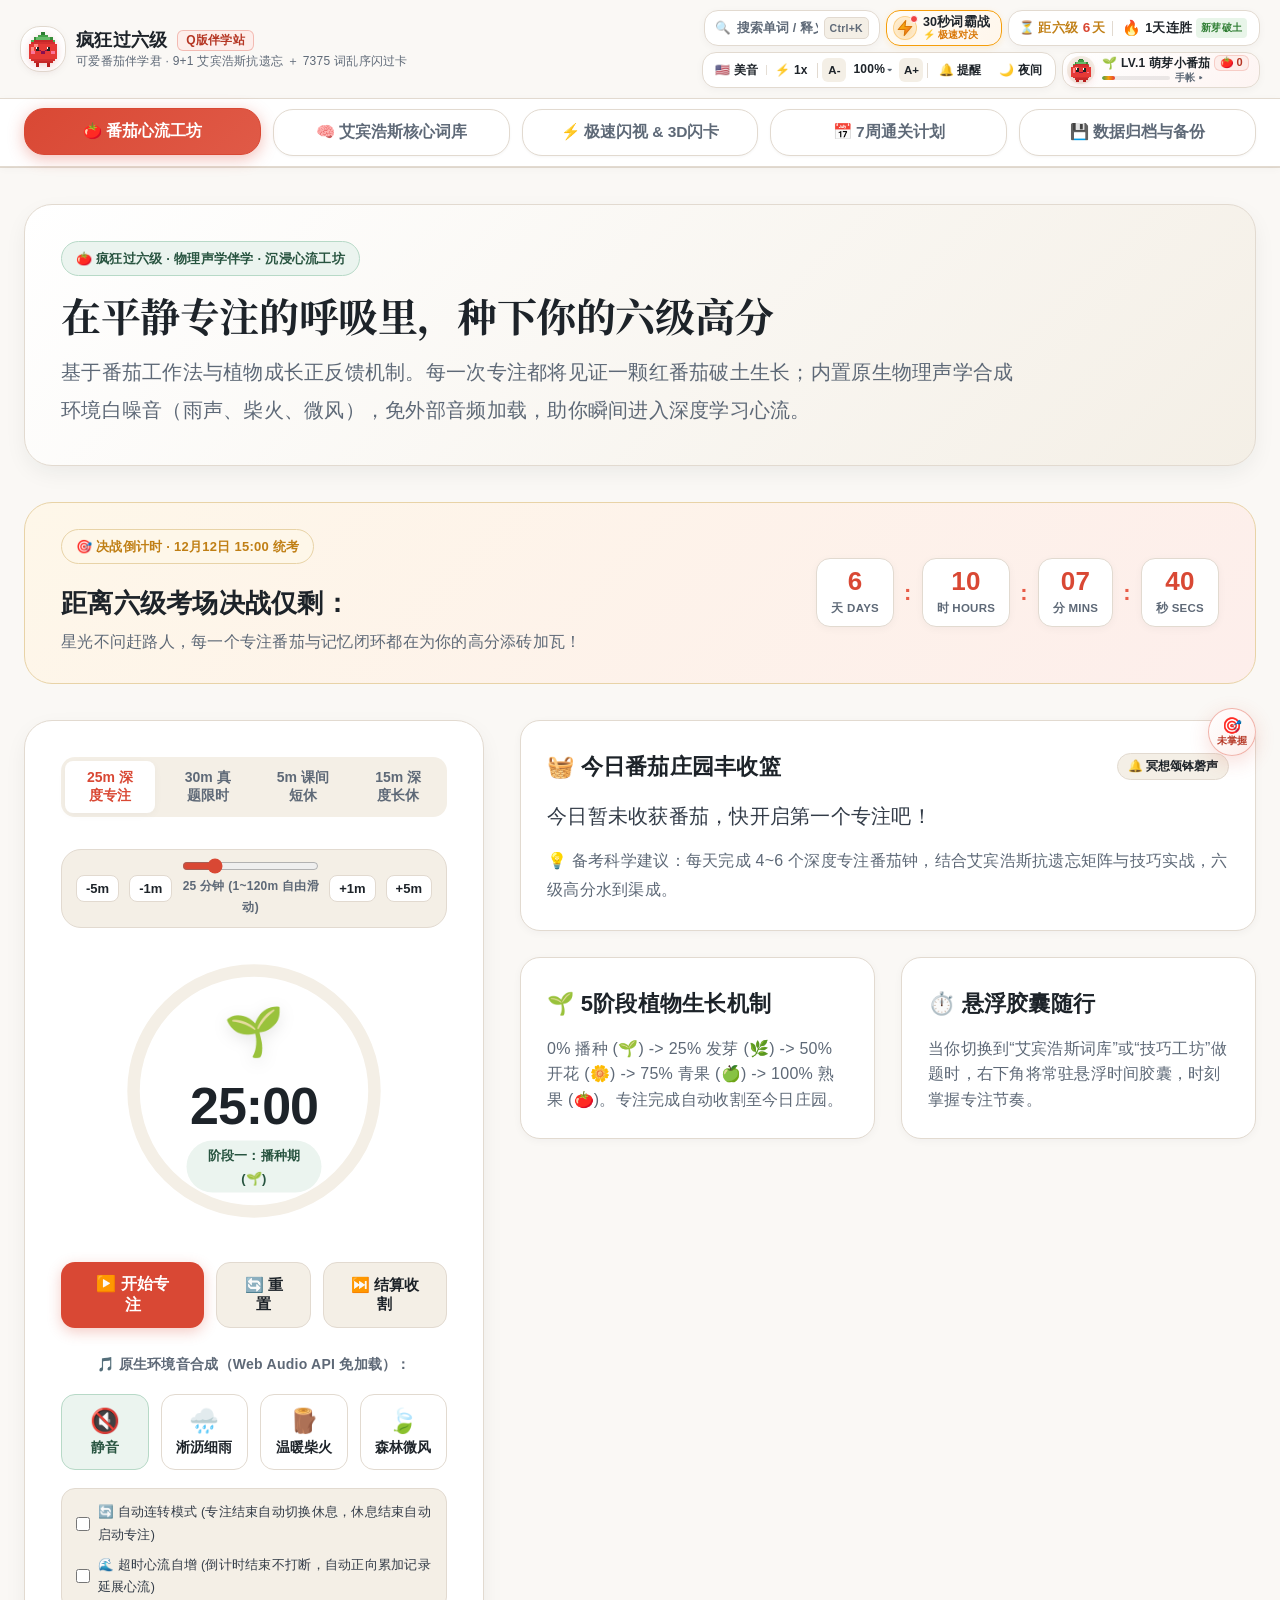
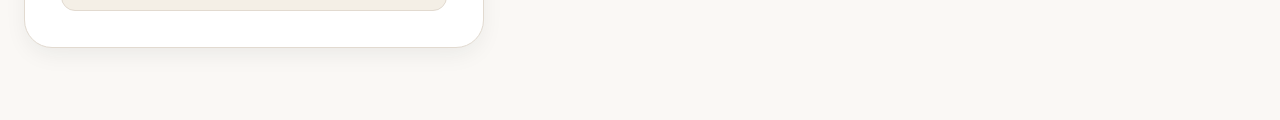
==== 疯狂过六级.html @ 5a381528 "feat: 深度复查核心词全量闭环 (修复闪卡库18处核心词遗漏/规整1318处课内词号/例句与音标全检0缺陷 v2.9.4)" ====
<!DOCTYPE html>
<html lang="zh-CN">
<head>
  <meta charset="UTF-8">
  <meta name="viewport" content="width=device-width, initial-scale=1.0, maximum-scale=5.0">
  <meta name="apple-mobile-web-app-capable" content="yes">
  <meta name="apple-mobile-web-app-status-bar-style" content="default">
  <meta name="apple-mobile-web-app-title" content="疯狂过六级">
  <meta name="theme-color" content="#FFF9F6">
  <meta name="format-detection" content="telephone=no">
  <title>疯狂过六级 · 极速通关特训站</title>
  <link rel="preconnect" href="https://fonts.googleapis.com">
  <link rel="preconnect" href="https://fonts.gstatic.com" crossorigin>
  <link href="https://fonts.googleapis.com/css2?family=Noto+Serif+SC:wght@500;600;700;800&display=swap" rel="stylesheet">
  <style>
/* ==========================================================================
   26英语六级通关学习站 · 旗舰全能版 (Modern Zen & Academic System)
   借鉴 Google, GitHub, Notion 优秀交互与排版设计
   核心优化：大字体、舒展呼吸间距、高对比度、无视觉疲劳、支持全局字体无级缩放
   ========================================================================== */

:root {
  /* 全局字体缩放因子 (可由顶部工具栏动态调节: 1.0 / 1.15 / 1.30 / 1.45) */
  --font-scale: 1;

  /* 基础与衍生字号 (大幅提升基础字号，避免看花眼) */
  --font-xs: calc(14.5px * var(--font-scale));
  --font-sm: calc(16px * var(--font-scale));
  --font-base: calc(17.5px * var(--font-scale));
  --font-md: calc(19.5px * var(--font-scale));
  --font-lg: calc(22px * var(--font-scale));
  --font-xl: calc(26px * var(--font-scale));
  --font-2xl: calc(32px * var(--font-scale));
  --font-3xl: calc(40px * var(--font-scale));

  /* 行高系统 (极度放松，专为长久学术专注阅读优化) */
  --line-height-tight: 1.4;
  --line-height-base: 1.78;
  --line-height-relaxed: 1.92;

  /* 呼吸间距系统 (从紧凑提升为舒展) */
  --space-2xs: calc(4px * var(--font-scale));
  --space-xs: calc(8px * var(--font-scale));
  --space-sm: calc(12px * var(--font-scale));
  --space-md: calc(18px * var(--font-scale));
  --space-lg: calc(26px * var(--font-scale));
  --space-xl: calc(36px * var(--font-scale));
  --space-2xl: calc(48px * var(--font-scale));

  /* 纸质沉浸色彩系统 (Zen Linen & Sage Green) */
  --bg-canvas: #FAF8F5;
  --bg-surface: #FFFFFF;
  --bg-card: #FFFFFF;
  --bg-subtle: #F4EFE6;
  --bg-hover: #ECE6DA;

  --border-color: #E2DAD0;
  --border-hover: #D1C5B7;
  --border-strong: #BAAA97;

  --text-main: #1D2329;
  --text-body: #333C48;
  --text-muted: #5E6977;
  --text-dim: #8B96A3;

  /* 主题色系 */
  --tomato-red: #D94834;
  --tomato-coral: #E85B46;
  --tomato-soft: #FDEEEB;
  --tomato-dark: #B53624;

  --sage-green: #376E55;
  --sage-soft: #EBF4EF;
  --sage-border: #B7D9C7;
  --sage-dark: #285440;

  --harvest-gold: #C07F15;
  --harvest-soft: #FEF7E9;
  --harvest-border: #E8D3A7;

  --tech-blue: #236DBB;
  --tech-soft: #EBF3FC;
  --tech-border: #BCD5F5;

  --purple-accent: #6C4DB3;
  --purple-soft: #F2EEFA;

  --focus-ring: rgba(217, 72, 52, 0.28);
  --shadow-sm: 0 2px 8px rgba(30, 35, 42, 0.04);
  --shadow-md: 0 8px 24px -4px rgba(30, 35, 42, 0.08);
  --shadow-lg: 0 18px 48px -10px rgba(30, 35, 42, 0.12);

  --radius-sm: 8px;
  --radius-md: 14px;
  --radius-lg: 20px;
  --radius-xl: 28px;
}

body.dark-mode {
  --bg-canvas: #121519;
  --bg-surface: #1A1F26;
  --bg-card: #1A1F26;
  --bg-subtle: #222933;
  --bg-hover: #2B3340;

  --border-color: #2F3947;
  --border-hover: #3E4B5E;
  --border-strong: #54647C;

  --text-main: #F0F4F8;
  --text-body: #D3DCE6;
  --text-muted: #95A3B3;
  --text-dim: #6B7887;

  --tomato-red: #FF6650;
  --tomato-coral: #FF7D6B;
  --tomato-soft: #301E1B;
  --tomato-dark: #E04E3A;

  --sage-green: #4BA67D;
  --sage-soft: #162B21;
  --sage-border: #2B5741;

  --harvest-gold: #E5A338;
  --harvest-soft: #2E2413;
  --harvest-border: #59451F;

  --tech-blue: #4FA2F2;
  --tech-soft: #16263B;
  --tech-border: #294A75;

  --purple-accent: #A182F0;
  --purple-soft: #2A1F40;

  --focus-ring: rgba(255, 102, 80, 0.35);
  --shadow-sm: 0 2px 8px rgba(0, 0, 0, 0.35);
  --shadow-md: 0 8px 24px -4px rgba(0, 0, 0, 0.45);
  --shadow-lg: 0 18px 48px -10px rgba(0, 0, 0, 0.55);
}

*, *::before, *::after {
  box-sizing: border-box;
  margin: 0;
  padding: 0;
}

html {
  font-size: 16px;
  scroll-behavior: smooth;
}

body {
  font-family: -apple-system, BlinkMacSystemFont, "Segoe UI", Roboto, "PingFang SC", "Hiragino Sans GB", "Microsoft YaHei", sans-serif;
  background-color: var(--bg-canvas);
  color: var(--text-body);
  font-size: var(--font-base);
  line-height: var(--line-height-base);
  letter-spacing: 0.015em;
  min-height: 100vh;
  transition: background-color 0.25s ease, color 0.25s ease;
  overflow-x: hidden;
}

.serif-heading {
  font-family: "Noto Serif SC", "Songti SC", "SimSun", serif;
  font-weight: 700;
  letter-spacing: -0.01em;
  color: var(--text-main);
}

/* ==========================================================================
   页面顶部全局导航栏 (Sticky Header + Glassmorphism)
   ========================================================================== */
.site-header {
  position: sticky;
  top: 0;
  z-index: 100;
  background: rgba(250, 248, 245, 0.94);
  backdrop-filter: blur(14px);
  -webkit-backdrop-filter: blur(14px);
  border-bottom: 1px solid var(--border-color);
  transition: background 0.25s ease, border-color 0.25s ease;
}

body.dark-mode .site-header {
  background: rgba(18, 21, 25, 0.94);
}

.header-top {
  display: flex;
  align-items: center;
  justify-content: space-between;
  padding: 12px 24px;
  max-width: 1440px;
  margin: 0 auto;
  gap: 16px;
}

.brand-section {
  display: flex;
  align-items: center;
  gap: 14px;
  text-decoration: none;
  cursor: pointer;
}

.brand-logo {
  width: 46px;
  height: 46px;
  border-radius: var(--radius-lg);
  background: var(--bg-surface);
  border: 1px solid var(--border-color);
  display: flex;
  align-items: center;
  justify-content: center;
  box-shadow: var(--shadow-sm);
  flex-shrink: 0;
  position: relative;
  transition: all 0.2s cubic-bezier(0.34, 1.56, 0.64, 1);
  overflow: visible;
}

.brand-section:hover .brand-logo {
  transform: translateY(-2px) scale(1.06);
  border-color: var(--tomato-coral);
  box-shadow: 0 6px 16px rgba(226, 75, 54, 0.22);
}

.brand-logo .pixel-tomato-svg {
  width: 38px;
  height: 38px;
}

.brand-info h1 {
  font-size: calc(18px * var(--font-scale));
  font-weight: 700;
  color: var(--text-main);
  line-height: 1.25;
}

.brand-info p {
  font-size: calc(12.5px * var(--font-scale));
  color: var(--text-muted);
  line-height: 1.25;
  margin-top: 2px;
}

/* 顶部操作区 (字体调节器、暗色切换、番茄数据、快捷搜索) */
.header-actions {
  display: flex;
  align-items: center;
  gap: 10px;
  flex-wrap: wrap;
}

/* 字体大小控制器 (超直观、带防眼花标识) */
.font-size-widget {
  display: inline-flex;
  align-items: center;
  background: var(--bg-surface);
  border: 1px solid var(--border-color);
  border-radius: var(--radius-md);
  padding: 3px 6px;
  gap: 3px;
  box-shadow: var(--shadow-sm);
}

.font-widget-label {
  font-size: 12px;
  color: var(--text-muted);
  padding: 0 4px;
  font-weight: 600;
}

.font-btn {
  background: transparent;
  border: none;
  color: var(--text-main);
  padding: 5px 8px;
  font-size: 13px;
  font-weight: 600;
  border-radius: 6px;
  cursor: pointer;
  transition: all 0.15s ease;
  display: flex;
  align-items: center;
  gap: 2px;
}

.font-btn:hover {
  background: var(--bg-hover);
}

.font-btn.active {
  background: var(--tomato-red);
  color: #FFFFFF;
}

/* 通用药丸按钮与徽章 */
.header-pill {
  display: inline-flex;
  align-items: center;
  gap: 6px;
  padding: 7px 14px;
  border-radius: var(--radius-md);
  font-size: calc(13.5px * var(--font-scale));
  font-weight: 600;
  border: 1px solid var(--border-color);
  background: var(--bg-surface);
  color: var(--text-main);
  cursor: pointer;
  transition: all 0.15s ease;
  white-space: nowrap;
}

.header-pill:hover {
  background: var(--bg-hover);
  border-color: var(--border-hover);
}

.header-pill.tomato-pill {
  background: var(--tomato-soft);
  color: var(--tomato-dark);
  border-color: rgba(217, 72, 52, 0.25);
}

body.dark-mode .header-pill.tomato-pill {
  color: var(--tomato-coral);
}

/* 全局搜索框 */
.search-box-pill {
  display: flex;
  align-items: center;
  background: var(--bg-surface);
  border: 1px solid var(--border-color);
  border-radius: var(--radius-md);
  padding: 6px 12px;
  gap: 8px;
  width: 200px;
  transition: all 0.2s ease;
}

.search-box-pill:focus-within {
  border-color: var(--tomato-red);
  box-shadow: 0 0 0 3px var(--focus-ring);
  width: 260px;
}

.search-box-pill input {
  background: transparent;
  border: none;
  outline: none;
  width: 100%;
  font-size: calc(13.5px * var(--font-scale));
  color: var(--text-main);
}

.search-box-pill kbd {
  background: var(--bg-subtle);
  border: 1px solid var(--border-color);
  border-radius: 4px;
  padding: 2px 5px;
  font-size: 11px;
  font-family: inherit;
  color: var(--text-muted);
}

/* 顶部二级导航：全宽平铺排开 5 大核心模块 Tab 栏 (均匀等宽分栏铺展) */
.nav-bar {
  background: var(--bg-surface);
  border-top: 1px solid var(--border-color);
  border-bottom: 1px solid var(--border-color);
  box-shadow: 0 2px 8px rgba(0, 0, 0, 0.03);
  width: 100%;
}

.nav-bar::-webkit-scrollbar {
  display: none;
}

.nav-tabs {
  display: grid;
  grid-template-columns: repeat(5, 1fr);
  max-width: 1360px;
  margin: 0 auto;
  padding: 10px 24px;
  gap: 12px;
  width: 100%;
  box-sizing: border-box;
}

.tab-link {
  display: flex;
  align-items: center;
  justify-content: center;
  text-align: center;
  gap: 8px;
  padding: 12px 14px;
  border-radius: var(--radius-lg);
  font-size: calc(15.5px * var(--font-scale));
  font-weight: 700;
  color: var(--text-muted);
  border: 1.5px solid var(--border-color);
  background: var(--bg-card);
  cursor: pointer;
  transition: all 0.2s cubic-bezier(0.34, 1.56, 0.64, 1);
  white-space: nowrap;
  box-shadow: 0 1px 3px rgba(0, 0, 0, 0.04);
  user-select: none;
}

.tab-link:hover {
  color: var(--text-main);
  background: var(--bg-hover);
  border-color: var(--accent-gold);
  transform: translateY(-2px);
  box-shadow: 0 4px 12px rgba(0, 0, 0, 0.08);
}

.tab-link.active {
  color: #FFFFFF !important;
  background: linear-gradient(135deg, var(--tomato-red) 0%, #E05A47 100%) !important;
  border-color: var(--tomato-red) !important;
  box-shadow: 0 4px 16px rgba(217, 72, 52, 0.35);
  transform: translateY(-1px);
}

body.dark-mode .tab-link {
  background: #20242B;
  border-color: #343C48;
}

body.dark-mode .tab-link:hover {
  background: #282E37;
  border-color: #556275;
}

body.dark-mode .tab-link.active {
  color: #FFFFFF !important;
  background: linear-gradient(135deg, #D94834 0%, #B53624 100%) !important;
  border-color: #EF5350 !important;
  box-shadow: 0 4px 18px rgba(217, 72, 52, 0.45);
}

/* ==========================================================================
   页面主体布局容器与 Hero 通栏
   ========================================================================== */
.main-wrapper {
  max-width: 1360px;
  margin: 0 auto;
  padding: var(--space-xl) 24px;
}

.tab-content {
  display: none;
  animation: fadeIn 0.25s ease-out;
}

.tab-content.active {
  display: block;
}

@keyframes fadeIn {
  from { opacity: 0; transform: translateY(6px); }
  to { opacity: 1; transform: translateY(0); }
}

.hero-card {
  background: linear-gradient(135deg, var(--bg-surface), var(--bg-subtle));
  border: 1px solid var(--border-color);
  border-radius: var(--radius-xl);
  padding: var(--space-xl);
  margin-bottom: var(--space-xl);
  box-shadow: var(--shadow-md);
  position: relative;
  overflow: hidden;
}

.hero-badge {
  display: inline-flex;
  align-items: center;
  gap: 6px;
  padding: 5px 14px;
  border-radius: 999px;
  background: var(--sage-soft);
  color: var(--sage-dark);
  border: 1px solid var(--sage-border);
  font-size: calc(13px * var(--font-scale));
  font-weight: 700;
  margin-bottom: var(--space-sm);
}

body.dark-mode .hero-badge {
  color: #74D2A3;
}

.hero-title {
  font-size: var(--font-3xl);
  line-height: 1.35;
  margin-bottom: var(--space-sm);
  color: var(--text-main);
}

.hero-desc {
  font-size: var(--font-md);
  color: var(--text-muted);
  line-height: var(--line-height-relaxed);
  max-width: 960px;
}

.grid-2 {
  display: grid;
  grid-template-columns: repeat(2, 1fr);
  gap: var(--space-lg);
  margin-bottom: var(--space-xl);
}

.grid-3 {
  display: grid;
  grid-template-columns: repeat(3, 1fr);
  gap: var(--space-lg);
  margin-bottom: var(--space-xl);
}

.grid-4 {
  display: grid;
  grid-template-columns: repeat(4, 1fr);
  gap: var(--space-lg);
  margin-bottom: var(--space-xl);
}

@media (max-width: 1024px) {
  .grid-3, .grid-4 { grid-template-columns: repeat(2, 1fr); }
}

@media (max-width: 680px) {
  .grid-2, .grid-3, .grid-4 { grid-template-columns: 1fr; }
}

.card {
  background: var(--bg-card);
  border: 1px solid var(--border-color);
  border-radius: var(--radius-lg);
  padding: var(--space-lg);
  box-shadow: var(--shadow-sm);
  transition: transform 0.18s ease, box-shadow 0.18s ease, border-color 0.18s ease;
}

.card:hover {
  border-color: var(--border-hover);
  box-shadow: var(--shadow-md);
}

.card-title {
  font-size: var(--font-lg);
  font-weight: 700;
  color: var(--text-main);
  margin-bottom: var(--space-sm);
  display: flex;
  align-items: center;
  justify-content: space-between;
}

/* ==========================================================================
   板块 1：番茄心流工坊 (Focus & Pomodoro + 植物生长)
   ========================================================================== */
.pomo-container {
  display: grid;
  grid-template-columns: 460px 1fr;
  gap: var(--space-xl);
  margin-bottom: var(--space-xl);
}

@media (max-width: 960px) {
  .pomo-container { grid-template-columns: 1fr; }
}

.pomo-timer-card {
  background: var(--bg-card);
  border: 1px solid var(--border-color);
  border-radius: var(--radius-xl);
  padding: var(--space-xl);
  box-shadow: var(--shadow-md);
  text-align: center;
  display: flex;
  flex-direction: column;
  align-items: center;
}

.pomo-mode-tabs {
  display: flex;
  gap: 8px;
  background: var(--bg-subtle);
  padding: 4px;
  border-radius: var(--radius-md);
  margin-bottom: var(--space-lg);
}

.pomo-mode-btn {
  padding: 8px 16px;
  border-radius: var(--radius-sm);
  border: none;
  background: transparent;
  font-size: calc(14px * var(--font-scale));
  font-weight: 600;
  color: var(--text-muted);
  cursor: pointer;
  transition: all 0.15s ease;
}

.pomo-mode-btn.active {
  background: var(--bg-surface);
  color: var(--tomato-red);
  box-shadow: var(--shadow-sm);
}

.pomo-ring-wrap {
  position: relative;
  width: 270px;
  height: 270px;
  margin: var(--space-sm) auto var(--space-md);
}

.pomo-ring-svg {
  transform: rotate(-90deg);
  width: 100%;
  height: 100%;
}

.pomo-ring-bg {
  fill: none;
  stroke: var(--bg-subtle);
  stroke-width: 12;
}

.pomo-ring-prog {
  fill: none;
  stroke: var(--tomato-red);
  stroke-width: 12;
  stroke-linecap: round;
  transition: stroke-dashoffset 0.8s ease;
}

.pomo-center-info {
  position: absolute;
  top: 50%;
  left: 50%;
  transform: translate(-50%, -50%);
  text-align: center;
}

.plant-emoji-large {
  font-size: 48px;
  margin-bottom: 4px;
  filter: drop-shadow(0 4px 8px rgba(0,0,0,0.1));
}

.pomo-timer-text {
  font-size: 52px;
  font-weight: 800;
  letter-spacing: -0.02em;
  color: var(--text-main);
  line-height: 1.1;
  font-variant-numeric: tabular-nums;
}

.plant-stage-badge {
  display: inline-block;
  font-size: calc(13px * var(--font-scale));
  font-weight: 600;
  padding: 3px 10px;
  border-radius: 999px;
  background: var(--sage-soft);
  color: var(--sage-dark);
  margin-top: 6px;
}

body.dark-mode .plant-stage-badge {
  color: #74D2A3;
}

.pomo-btn-group {
  display: flex;
  gap: 12px;
  margin-top: var(--space-md);
}

.btn-primary {
  padding: 12px 28px;
  font-size: calc(16px * var(--font-scale));
  font-weight: 700;
  background: var(--tomato-red);
  color: #FFFFFF;
  border: none;
  border-radius: var(--radius-md);
  cursor: pointer;
  transition: all 0.15s ease;
  box-shadow: 0 4px 14px rgba(217, 72, 52, 0.28);
}

.btn-primary:hover {
  background: var(--tomato-coral);
  transform: translateY(-1px);
}

.btn-secondary {
  padding: 12px 20px;
  font-size: calc(15px * var(--font-scale));
  font-weight: 600;
  background: var(--bg-subtle);
  color: var(--text-main);
  border: 1px solid var(--border-color);
  border-radius: var(--radius-md);
  cursor: pointer;
  transition: all 0.15s ease;
}

.btn-secondary:hover {
  background: var(--bg-hover);
}

.ambient-sound-board {
  display: grid;
  grid-template-columns: repeat(4, 1fr);
  gap: 12px;
  margin-top: var(--space-md);
  width: 100%;
}

.sound-toggle-btn {
  display: flex;
  flex-direction: column;
  align-items: center;
  padding: 12px 8px;
  border-radius: var(--radius-md);
  border: 1px solid var(--border-color);
  background: var(--bg-surface);
  color: var(--text-main);
  cursor: pointer;
  font-size: calc(13.5px * var(--font-scale));
  font-weight: 600;
  transition: all 0.15s ease;
}

.sound-toggle-btn:hover {
  background: var(--bg-hover);
}

.sound-toggle-btn.active {
  background: var(--sage-soft);
  color: var(--sage-dark);
  border-color: var(--sage-border);
}

body.dark-mode .sound-toggle-btn.active {
  color: #74D2A3;
}

.sound-toggle-btn .icon {
  font-size: 24px;
  margin-bottom: 4px;
}

/* ==========================================================================
   板块 2：艾宾浩斯核心词库 (思维导图 / 派生词树 / 7+1打卡 / 释义自测遮挡)
   ========================================================================== */
.vocab-control-bar {
  background: var(--bg-surface);
  border: 1px solid var(--border-color);
  border-radius: var(--radius-lg);
  padding: var(--space-md) var(--space-lg);
  display: flex;
  align-items: center;
  justify-content: space-between;
  gap: 16px;
  margin-bottom: var(--space-lg);
  flex-wrap: wrap;
}

.unit-selector-group {
  display: flex;
  align-items: center;
  gap: 12px;
  flex-wrap: wrap;
}

.select-styled {
  padding: 10px 16px;
  font-size: calc(15px * var(--font-scale));
  font-weight: 600;
  color: var(--text-main);
  background: var(--bg-surface);
  border: 1px solid var(--border-color);
  border-radius: var(--radius-md);
  outline: none;
  cursor: pointer;
  transition: border-color 0.15s ease;
}

.select-styled:focus {
  border-color: var(--tomato-red);
}

.vocab-mode-toggles {
  display: flex;
  align-items: center;
  gap: 10px;
  flex-wrap: wrap;
}

.toggle-chip {
  padding: 8px 14px;
  font-size: calc(14px * var(--font-scale));
  font-weight: 600;
  border-radius: var(--radius-md);
  border: 1px solid var(--border-color);
  background: var(--bg-surface);
  color: var(--text-muted);
  cursor: pointer;
  transition: all 0.15s ease;
}

.toggle-chip:hover {
  background: var(--bg-hover);
  color: var(--text-main);
}

.toggle-chip.active {
  background: var(--tomato-soft);
  color: var(--tomato-dark);
  border-color: rgba(217, 72, 52, 0.3);
}

body.dark-mode .toggle-chip.active {
  color: var(--tomato-coral);
}

.mindmap-drawer {
  background: var(--bg-card);
  border: 1px solid var(--border-color);
  border-radius: var(--radius-lg);
  padding: var(--space-lg);
  margin-bottom: var(--space-xl);
  display: none;
}

.mindmap-drawer.open {
  display: block;
}

.mindmap-header {
  display: flex;
  align-items: center;
  justify-content: space-between;
  margin-bottom: var(--space-md);
}

.mindmap-core-pill {
  font-size: var(--font-lg);
  font-weight: 700;
  color: var(--purple-accent);
  background: var(--purple-soft);
  padding: 6px 16px;
  border-radius: 999px;
  display: inline-block;
}

.mindmap-branches {
  display: grid;
  grid-template-columns: repeat(auto-fit, minmax(220px, 1fr));
  gap: var(--space-md);
}

.mindmap-branch-card {
  background: var(--bg-subtle);
  border: 1px solid var(--border-color);
  border-radius: var(--radius-md);
  padding: 14px 18px;
}

.mindmap-branch-title {
  font-size: calc(14.5px * var(--font-scale));
  font-weight: 700;
  color: var(--text-main);
  margin-bottom: 8px;
  border-bottom: 1px dashed var(--border-color);
  padding-bottom: 4px;
}

.mindmap-word-pills {
  display: flex;
  flex-wrap: wrap;
  gap: 6px;
}

.mindmap-word-pill {
  font-size: calc(13px * var(--font-scale));
  padding: 2px 8px;
  border-radius: 6px;
  background: var(--bg-surface);
  border: 1px solid var(--border-color);
  color: var(--text-body);
}

.vocab-card-list {
  display: flex;
  flex-direction: column;
  gap: var(--space-lg);
}

.vocab-card {
  background: var(--bg-card);
  border: 1px solid var(--border-color);
  border-radius: var(--radius-xl);
  padding: var(--space-xl);
  box-shadow: var(--shadow-sm);
  transition: all 0.18s ease;
  position: relative;
}

.vocab-card:hover {
  border-color: var(--border-hover);
  box-shadow: var(--shadow-md);
}

.vocab-card-header {
  display: flex;
  align-items: flex-start;
  justify-content: space-between;
  gap: 16px;
  margin-bottom: var(--space-md);
  flex-wrap: wrap;
}

.vocab-word-group {
  display: flex;
  align-items: baseline;
  gap: 12px;
  flex-wrap: wrap;
}

.vocab-num-badge {
  font-size: calc(14px * var(--font-scale));
  font-weight: 700;
  color: var(--text-dim);
}

.vocab-english-word {
  font-size: var(--font-2xl);
  font-weight: 800;
  color: var(--text-main);
  letter-spacing: -0.01em;
}

.vocab-phonetic {
  font-size: var(--font-md);
  color: var(--text-muted);
  font-family: Consolas, "Lucida Console", Menlo, monospace;
}

.vocab-pos-badge {
  font-size: calc(13.5px * var(--font-scale));
  font-style: italic;
  font-weight: 700;
  color: var(--tech-blue);
  background: var(--tech-soft);
  padding: 2px 8px;
  border-radius: 4px;
}

.audio-speak-btn {
  background: transparent;
  border: 1px solid var(--border-color);
  border-radius: var(--radius-sm);
  color: var(--text-muted);
  padding: 4px 8px;
  font-size: 14px;
  cursor: pointer;
  transition: all 0.15s ease;
}

.audio-speak-btn:hover {
  background: var(--tomato-soft);
  color: var(--tomato-dark);
  border-color: var(--tomato-red);
}

.star-btn {
  background: transparent;
  border: none;
  font-size: 24px;
  color: var(--border-strong);
  cursor: pointer;
  transition: transform 0.15s ease, color 0.15s ease;
}

.star-btn:hover {
  transform: scale(1.15);
}

.star-btn.starred {
  color: var(--harvest-gold);
}

.vocab-chinese-meaning {
  font-size: var(--font-lg);
  font-weight: 700;
  color: var(--text-main);
  margin-bottom: var(--space-md);
  transition: all 0.2s ease;
}

body.masked-meaning .vocab-chinese-meaning,
body.masked-meaning .derivation-meaning {
  filter: blur(8px);
  user-select: none;
  cursor: pointer;
}

body.masked-meaning .vocab-chinese-meaning:hover,
body.masked-meaning .derivation-meaning:hover {
  filter: blur(0);
}

.vocab-tip-box {
  background: var(--harvest-soft);
  border: 1px solid var(--harvest-border);
  border-radius: var(--radius-md);
  padding: var(--space-md);
  margin-bottom: var(--space-md);
  display: flex;
  align-items: flex-start;
  gap: 12px;
}

.tip-tag {
  font-size: calc(13px * var(--font-scale));
  font-weight: 800;
  padding: 3px 8px;
  border-radius: 4px;
  background: var(--harvest-gold);
  color: #FFFFFF;
  white-space: nowrap;
}

.tip-content {
  font-size: var(--font-md);
  color: var(--text-main);
  line-height: var(--line-height-base);
}

.vocab-example-box {
  background: var(--bg-subtle);
  border-radius: var(--radius-md);
  padding: var(--space-md);
  margin-bottom: var(--space-md);
}

.example-en {
  font-size: var(--font-md);
  color: var(--text-main);
  font-weight: 500;
  line-height: var(--line-height-relaxed);
  margin-bottom: 6px;
}

.example-cn {
  font-size: var(--font-sm);
  color: var(--text-muted);
  line-height: var(--line-height-base);
}

.derivations-tree {
  margin-top: var(--space-md);
  padding-left: 20px;
  border-left: 3px solid var(--sage-border);
  display: flex;
  flex-direction: column;
  gap: 10px;
}

.derivation-item {
  display: flex;
  align-items: baseline;
  gap: 10px;
  font-size: var(--font-md);
  flex-wrap: wrap;
}

.derivation-tag {
  font-size: calc(12.5px * var(--font-scale));
  font-weight: 700;
  padding: 2px 7px;
  border-radius: 4px;
  background: var(--sage-soft);
  color: var(--sage-dark);
}

body.dark-mode .derivation-tag {
  color: #74D2A3;
}

.derivation-word {
  font-weight: 700;
  color: var(--text-main);
}

.derivation-phonetic {
  font-size: var(--font-sm);
  color: var(--text-muted);
}

.derivation-meaning {
  color: var(--text-body);
}

.ebing-check-matrix {
  display: flex;
  align-items: center;
  gap: 8px;
  margin-top: var(--space-md);
  padding-top: var(--space-md);
  border-top: 1px solid var(--border-color);
  flex-wrap: wrap;
}

.ebing-matrix-label {
  font-size: calc(13.5px * var(--font-scale));
  font-weight: 700;
  color: var(--text-muted);
  margin-right: 6px;
}

.ebing-pill-checkbox {
  display: inline-flex;
  align-items: center;
  gap: 4px;
  font-size: calc(13px * var(--font-scale));
  font-weight: 600;
  padding: 4px 10px;
  border-radius: 999px;
  border: 1px solid var(--border-color);
  background: var(--bg-surface);
  color: var(--text-muted);
  cursor: pointer;
  transition: all 0.15s ease;
  user-select: none;
}

.ebing-pill-checkbox:hover {
  background: var(--bg-hover);
  color: var(--text-main);
}

.ebing-pill-checkbox.checked {
  background: var(--sage-green);
  color: #FFFFFF;
  border-color: var(--sage-green);
}

/* ==========================================================================
   板块 3：极速闪视流与 3D 拟真翻转卡片 (Speed Flash & 3D Flashcards)
   ========================================================================== */
.flash-workspace {
  background: var(--bg-card);
  border: 1px solid var(--border-color);
  border-radius: var(--radius-xl);
  padding: var(--space-xl);
  box-shadow: var(--shadow-md);
  margin-bottom: var(--space-xl);
  text-align: center;
}

.flash-mode-bar {
  display: inline-flex;
  gap: 8px;
  background: var(--bg-subtle);
  padding: 4px;
  border-radius: var(--radius-md);
  margin-bottom: var(--space-xl);
}

.flash-mode-btn {
  padding: 8px 20px;
  border-radius: var(--radius-sm);
  border: none;
  background: transparent;
  font-size: calc(15px * var(--font-scale));
  font-weight: 700;
  color: var(--text-muted);
  cursor: pointer;
  transition: all 0.15s ease;
}

.flash-mode-btn.active {
  background: var(--bg-surface);
  color: var(--tomato-red);
  box-shadow: var(--shadow-sm);
}

.speed-flash-stage {
  min-height: 380px;
  display: flex;
  flex-direction: column;
  align-items: center;
  justify-content: center;
  padding: var(--space-xl);
  position: relative;
}

.speed-word-hero {
  font-size: calc(48px * var(--font-scale));
  font-weight: 800;
  letter-spacing: -0.01em;
  color: var(--text-main);
  margin-bottom: 12px;
  transition: transform 0.15s ease;
}

.speed-phonetic-hero {
  font-size: var(--font-xl);
  color: var(--text-muted);
  margin-bottom: 24px;
}

.speed-meaning-hero {
  font-size: var(--font-2xl);
  font-weight: 700;
  color: var(--tomato-red);
  min-height: 48px;
  opacity: 0;
  transition: opacity 0.25s ease;
}

.speed-meaning-hero.revealed {
  opacity: 1;
}

.speed-control-deck {
  display: flex;
  align-items: center;
  justify-content: center;
  gap: 16px;
  margin-top: var(--space-xl);
  flex-wrap: wrap;
}

.speed-btn-pill {
  padding: 8px 16px;
  font-size: calc(14px * var(--font-scale));
  font-weight: 600;
  border-radius: var(--radius-md);
  border: 1px solid var(--border-color);
  background: var(--bg-surface);
  color: var(--text-muted);
  cursor: pointer;
  transition: all 0.15s ease;
}

.speed-btn-pill.active {
  background: var(--tomato-red);
  color: #FFFFFF;
  border-color: var(--tomato-red);
}

.flip-card-viewport {
  perspective: 1200px;
  width: 100%;
  max-width: 620px;
  height: 360px;
  margin: 0 auto var(--space-xl);
  cursor: pointer;
}

.flip-card-inner {
  position: relative;
  width: 100%;
  height: 100%;
  transform-style: preserve-3d;
  transition: transform 0.5s cubic-bezier(0.4, 0, 0.2, 1);
  border-radius: var(--radius-xl);
  box-shadow: var(--shadow-md);
}

.flip-card-inner.flipped {
  transform: rotateY(180deg);
}

.flip-card-face {
  position: absolute;
  width: 100%;
  height: 100%;
  backface-visibility: hidden;
  -webkit-backface-visibility: hidden;
  border-radius: var(--radius-xl);
  padding: var(--space-xl);
  display: flex;
  flex-direction: column;
  align-items: center;
  justify-content: center;
  background: var(--bg-surface);
  border: 2px solid var(--border-color);
}

.flip-card-back {
  transform: rotateY(180deg);
  background: var(--bg-subtle);
  border-color: var(--sage-border);
}

.flip-hint {
  position: absolute;
  bottom: 16px;
  font-size: calc(13px * var(--font-scale));
  color: var(--text-dim);
}

.flip-action-deck {
  display: flex;
  align-items: center;
  justify-content: center;
  gap: 16px;
}

.btn-mark-vague {
  padding: 12px 24px;
  font-size: calc(15px * var(--font-scale));
  font-weight: 700;
  border-radius: var(--radius-md);
  border: 1px solid var(--harvest-gold);
  background: var(--harvest-soft);
  color: var(--harvest-gold);
  cursor: pointer;
  transition: all 0.15s ease;
}

.btn-mark-mastered {
  padding: 12px 24px;
  font-size: calc(15px * var(--font-scale));
  font-weight: 700;
  border-radius: var(--radius-md);
  border: 1px solid var(--sage-green);
  background: var(--sage-soft);
  color: var(--sage-green);
  cursor: pointer;
  transition: all 0.15s ease;
}

/* ==========================================================================
   板块 4：19 大核心技巧库 (19 Core Strategies)
   ========================================================================== */
.techniques-filter-bar {
  display: flex;
  align-items: center;
  gap: 10px;
  margin-bottom: var(--space-lg);
  flex-wrap: wrap;
}

.technique-card {
  background: var(--bg-card);
  border: 1px solid var(--border-color);
  border-radius: var(--radius-lg);
  padding: var(--space-lg);
  box-shadow: var(--shadow-sm);
  display: flex;
  flex-direction: column;
  gap: 12px;
  transition: all 0.18s ease;
}

.technique-card:hover {
  border-color: var(--border-hover);
  box-shadow: var(--shadow-md);
}

.technique-badge {
  display: inline-block;
  font-size: calc(12.5px * var(--font-scale));
  font-weight: 800;
  padding: 3px 10px;
  border-radius: 999px;
  width: fit-content;
}

.badge-writing { background: var(--tomato-soft); color: var(--tomato-dark); }
.badge-translation { background: var(--harvest-soft); color: var(--harvest-gold); }
.badge-listening { background: var(--tech-soft); color: var(--tech-blue); }
.badge-reading { background: var(--sage-soft); color: var(--sage-dark); }

body.dark-mode .badge-writing { color: var(--tomato-coral); }
body.dark-mode .badge-reading { color: #74D2A3; }

.technique-name {
  font-size: var(--font-lg);
  font-weight: 700;
  color: var(--text-main);
}

.technique-rhyme {
  background: var(--bg-subtle);
  border-left: 3px solid var(--tomato-red);
  padding: 10px 14px;
  border-radius: 4px;
  font-size: var(--font-md);
  font-weight: 600;
  color: var(--text-main);
  line-height: var(--line-height-base);
}

.technique-desc {
  font-size: var(--font-sm);
  color: var(--text-muted);
  line-height: var(--line-height-base);
}

.technique-formula {
  background: var(--tech-soft);
  border: 1px dashed var(--tech-border);
  padding: 10px 14px;
  border-radius: var(--radius-sm);
  font-size: var(--font-sm);
  font-weight: 600;
  color: var(--tech-blue);
}

/* ==========================================================================
   板块 5~10：写作沙盒 / 翻译对比 / 听力实战 / 阅读证据链 / 计划 / 弹窗与时间胶囊
   ========================================================================== */
.sandbox-card {
  background: var(--bg-card);
  border: 1px solid var(--border-color);
  border-radius: var(--radius-xl);
  padding: var(--space-xl);
  margin-bottom: var(--space-xl);
}

.level-switcher {
  display: flex;
  gap: 10px;
  margin-bottom: var(--space-lg);
  flex-wrap: wrap;
}

.level-btn {
  padding: 10px 20px;
  font-size: calc(14.5px * var(--font-scale));
  font-weight: 700;
  border-radius: var(--radius-md);
  border: 1px solid var(--border-color);
  background: var(--bg-surface);
  color: var(--text-muted);
  cursor: pointer;
  transition: all 0.15s ease;
}

.level-btn.active {
  background: var(--tomato-red);
  color: #FFFFFF;
  border-color: var(--tomato-red);
}

.sentence-display-box {
  background: var(--bg-subtle);
  border-radius: var(--radius-lg);
  padding: var(--space-lg);
  margin-bottom: var(--space-md);
  min-height: 120px;
  display: flex;
  flex-direction: column;
  justify-content: center;
}

.sentence-en {
  font-size: var(--font-xl);
  font-weight: 700;
  color: var(--text-main);
  line-height: var(--line-height-relaxed);
  margin-bottom: 8px;
}

.sentence-highlights {
  font-size: var(--font-sm);
  color: var(--sage-green);
  font-weight: 600;
}

.draft-notepad {
  width: 100%;
  min-height: 200px;
  padding: var(--space-md);
  font-size: var(--font-md);
  font-family: inherit;
  color: var(--text-main);
  background: var(--bg-surface);
  border: 1px solid var(--border-color);
  border-radius: var(--radius-md);
  outline: none;
  line-height: var(--line-height-base);
  resize: vertical;
}

.draft-notepad:focus {
  border-color: var(--tomato-red);
  box-shadow: 0 0 0 3px var(--focus-ring);
}

.trans-passage-card {
  background: var(--bg-card);
  border: 1px solid var(--border-color);
  border-radius: var(--radius-xl);
  padding: var(--space-xl);
  margin-bottom: var(--space-xl);
}

.chinese-original-box {
  background: var(--bg-subtle);
  padding: var(--space-lg);
  border-radius: var(--radius-lg);
  font-size: var(--font-lg);
  font-weight: 600;
  color: var(--text-main);
  line-height: var(--line-height-relaxed);
  margin-bottom: var(--space-lg);
  border-left: 4px solid var(--harvest-gold);
}

.trans-compare-grid {
  display: grid;
  grid-template-columns: 1fr 1fr;
  gap: var(--space-lg);
  margin-top: var(--space-lg);
}

@media (max-width: 800px) {
  .trans-compare-grid { grid-template-columns: 1fr; }
}

.trans-version-card {
  background: var(--bg-surface);
  border: 1px solid var(--border-color);
  border-radius: var(--radius-lg);
  padding: var(--space-lg);
}

.trans-version-card.high-score {
  border-color: var(--sage-border);
  background: var(--sage-soft);
}

.version-badge {
  font-size: calc(13px * var(--font-scale));
  font-weight: 800;
  padding: 3px 10px;
  border-radius: 999px;
  display: inline-block;
  margin-bottom: 12px;
}

.listening-test-card {
  background: var(--bg-card);
  border: 1px solid var(--border-color);
  border-radius: var(--radius-xl);
  padding: var(--space-xl);
  margin-bottom: var(--space-xl);
}

.audio-player-mock {
  display: flex;
  align-items: center;
  justify-content: space-between;
  background: var(--bg-subtle);
  padding: 14px 20px;
  border-radius: var(--radius-md);
  margin-bottom: var(--space-lg);
  flex-wrap: wrap;
  gap: 12px;
}

.question-options-list {
  display: flex;
  flex-direction: column;
  gap: 12px;
  margin-top: var(--space-md);
}

.option-btn {
  display: flex;
  align-items: center;
  padding: 14px 20px;
  border-radius: var(--radius-md);
  border: 1px solid var(--border-color);
  background: var(--bg-surface);
  color: var(--text-main);
  font-size: var(--font-md);
  cursor: pointer;
  text-align: left;
  transition: all 0.15s ease;
}

.option-btn:hover {
  background: var(--bg-hover);
}

.option-btn.correct {
  background: var(--sage-soft);
  border-color: var(--sage-green);
  color: var(--sage-dark);
  font-weight: 700;
}

body.dark-mode .option-btn.correct {
  color: #74D2A3;
}

.option-btn.wrong {
  background: var(--tomato-soft);
  border-color: var(--tomato-red);
  color: var(--tomato-dark);
}

.script-drawer {
  background: var(--bg-subtle);
  border-radius: var(--radius-lg);
  padding: var(--space-lg);
  margin-top: var(--space-lg);
  font-size: var(--font-md);
  line-height: var(--line-height-relaxed);
}

.trap-pill-box {
  background: var(--tomato-soft);
  border: 1px dashed var(--tomato-coral);
  padding: 12px 16px;
  border-radius: var(--radius-md);
  margin-top: 12px;
  font-size: var(--font-sm);
  color: var(--tomato-dark);
}

body.dark-mode .trap-pill-box {
  color: var(--tomato-coral);
}

.reading-evidence-table {
  width: 100%;
  border-collapse: collapse;
  margin-top: var(--space-md);
  font-size: var(--font-sm);
}

.reading-evidence-table th,
.reading-evidence-table td {
  padding: 12px 16px;
  border: 1px solid var(--border-color);
  text-align: left;
  line-height: var(--line-height-base);
}

.reading-evidence-table th {
  background: var(--bg-subtle);
  font-weight: 700;
  color: var(--text-main);
}

.habit-loop-card {
  display: flex;
  align-items: center;
  justify-content: space-between;
  padding: 16px 20px;
  border-radius: var(--radius-md);
  border: 1px solid var(--border-color);
  background: var(--bg-surface);
  margin-bottom: 12px;
  cursor: pointer;
  transition: all 0.15s ease;
}

.habit-loop-card:hover {
  background: var(--bg-hover);
}

.habit-checkbox {
  width: 22px;
  height: 22px;
  accent-color: var(--sage-green);
  cursor: pointer;
}

.stats-summary-grid {
  display: grid;
  grid-template-columns: repeat(4, 1fr);
  gap: var(--space-lg);
  margin-bottom: var(--space-xl);
}

@media (max-width: 768px) {
  .stats-summary-grid { grid-template-columns: repeat(2, 1fr); }
}

.stat-metric-card {
  background: var(--bg-card);
  border: 1px solid var(--border-color);
  border-radius: var(--radius-lg);
  padding: var(--space-lg);
  text-align: center;
}

.stat-number {
  font-size: var(--font-3xl);
  font-weight: 800;
  color: var(--tomato-red);
  line-height: 1.2;
}

.stat-label {
  font-size: var(--font-sm);
  color: var(--text-muted);
  margin-top: 4px;
}

.floating-capsule {
  position: fixed;
  bottom: 24px;
  right: 24px;
  z-index: 99;
  background: var(--bg-surface);
  border: 1px solid var(--border-color);
  border-radius: 999px;
  padding: 10px 20px;
  box-shadow: var(--shadow-lg);
  display: flex;
  align-items: center;
  gap: 12px;
  cursor: pointer;
  transition: all 0.2s ease;
}

.floating-capsule:hover {
  transform: translateY(-2px);
  border-color: var(--tomato-red);
}

.capsule-timer {
  font-size: calc(17px * var(--font-scale));
  font-weight: 800;
  color: var(--tomato-red);
  font-variant-numeric: tabular-nums;
}

.modal-overlay {
  position: fixed;
  top: 0;
  left: 0;
  width: 100vw;
  height: 100vh;
  background: rgba(0, 0, 0, 0.55);
  backdrop-filter: blur(4px);
  z-index: 1000;
  display: none;
  align-items: center;
  justify-content: center;
}

.modal-overlay.open {
  display: flex;
}

.modal-dialog {
  background: var(--bg-surface);
  border: 1px solid var(--border-color);
  border-radius: var(--radius-xl);
  padding: var(--space-xl);
  width: 90%;
  max-width: 600px;
  box-shadow: var(--shadow-lg);
}

/* ==========================================================================
   考试倒计时专属样式 (12月12日 六级决战)
   ========================================================================== */
.exam-countdown-pill {
  background: var(--harvest-soft);
  color: var(--harvest-gold);
  border-color: rgba(192, 127, 21, 0.3);
  font-weight: 700;
  display: inline-flex;
  align-items: center;
  gap: 4px;
}

body.dark-mode .exam-countdown-pill {
  color: #E5A338;
  background: rgba(229, 163, 56, 0.15);
  border-color: rgba(229, 163, 56, 0.35);
}

.exam-countdown-banner {
  background: linear-gradient(135deg, var(--harvest-soft), var(--tomato-soft));
  border: 1px solid var(--harvest-border);
  border-radius: var(--radius-xl);
  padding: var(--space-lg) var(--space-xl);
  margin-bottom: var(--space-xl);
  display: flex;
  align-items: center;
  justify-content: space-between;
  gap: 20px;
  flex-wrap: wrap;
}

body.dark-mode .exam-countdown-banner {
  background: linear-gradient(135deg, rgba(229, 163, 56, 0.1), rgba(255, 102, 80, 0.1));
  border-color: rgba(229, 163, 56, 0.3);
}

.exam-countdown-grid {
  display: flex;
  align-items: center;
  gap: 10px;
}

.exam-time-box {
  background: var(--bg-surface);
  border: 1px solid var(--border-color);
  border-radius: var(--radius-md);
  padding: 8px 14px;
  text-align: center;
  min-width: 68px;
  box-shadow: var(--shadow-sm);
}

.exam-time-val {
  font-size: calc(26px * var(--font-scale));
  font-weight: 800;
  color: var(--tomato-red);
  line-height: 1.1;
  font-variant-numeric: tabular-nums;
}

.exam-time-lbl {
  font-size: calc(11.5px * var(--font-scale));
  color: var(--text-muted);
  font-weight: 700;
  margin-top: 2px;
  text-transform: uppercase;
}

.exam-colon {
  font-size: calc(22px * var(--font-scale));
  font-weight: 800;
  color: var(--tomato-coral);
}

/* ==========================================================================
   移动端专属深度响应式适配 (iOS / Android 极佳手机触控与自适应排版)
   ========================================================================== */
@media (max-width: 640px) {
  .site-header {
    border-bottom: 1px solid var(--border-color);
  }

  .header-top {
    padding: 10px 14px;
    flex-direction: column;
    align-items: stretch;
    gap: 10px;
  }

  .brand-section {
    justify-content: space-between;
  }

  .brand-logo {
    width: 38px;
    height: 38px;
    font-size: 20px;
  }

  .brand-info h1 {
    font-size: 16px;
  }

  .brand-info p {
    font-size: 11.5px;
  }

  .header-actions {
    justify-content: space-between;
    gap: 8px;
    width: 100%;
  }

  .font-size-widget {
    flex-grow: 1;
    justify-content: space-between;
    padding: 2px 4px;
  }

  .font-btn {
    padding: 4px 6px;
    font-size: 11.5px;
  }

  .exam-countdown-pill {
    font-size: 12px;
    padding: 5px 10px;
    width: 100%;
    justify-content: center;
  }

  .search-box-pill {
    width: 100%;
  }

  .search-box-pill:focus-within {
    width: 100%;
  }

  .nav-tabs {
    padding: 6px 12px;
    gap: 4px;
    -webkit-overflow-scrolling: touch;
  }

  .tab-link {
    padding: 6px 12px;
    font-size: 13.5px;
  }

  .main-wrapper {
    padding: 16px 12px;
  }

  .hero-card {
    padding: 18px 16px;
    border-radius: var(--radius-lg);
    margin-bottom: 16px;
  }

  .hero-title {
    font-size: 24px;
  }

  .hero-desc {
    font-size: 14px;
    line-height: 1.7;
  }

  /* 倒计时看板手机端自适应 */
  .exam-countdown-banner {
    padding: 16px 14px;
    flex-direction: column;
    align-items: stretch;
    text-align: center;
    gap: 14px;
  }

  .exam-countdown-grid {
    justify-content: center;
    gap: 6px;
  }

  .exam-time-box {
    min-width: 54px;
    padding: 6px 8px;
  }

  .exam-time-val {
    font-size: 20px;
  }

  .exam-time-lbl {
    font-size: 10px;
  }

  .exam-colon {
    font-size: 16px;
  }

  /* 番茄钟手机端 */
  .pomo-ring-wrap {
    width: 210px;
    height: 210px;
  }

  .pomo-timer-text {
    font-size: 40px;
  }

  .plant-emoji-large {
    font-size: 38px;
  }

  .ambient-sound-board {
    grid-template-columns: repeat(2, 1fr);
  }

  /* 闪过卡与3D卡手机端 */
  .flash-workspace {
    padding: 16px 12px;
  }

  .flash-mode-bar {
    width: 100%;
    display: flex;
  }

  .flash-mode-btn {
    flex: 1;
    padding: 8px 10px;
    font-size: 13px;
  }

  .speed-flash-stage {
    min-height: 280px;
    padding: 24px 12px;
  }

  .speed-word-hero {
    font-size: 36px;
  }

  .speed-meaning-hero {
    font-size: 20px;
    min-height: 36px;
  }

  .flip-card-viewport {
    height: 280px;
    max-width: 100%;
  }

  .flip-card-face {
    padding: 20px 14px;
  }

  .flip-action-deck {
    gap: 10px;
  }

  .btn-mark-vague, .btn-mark-mastered {
    padding: 10px 14px;
    font-size: 13.5px;
    flex: 1;
  }

  /* 词汇卡片手机端 */
  .vocab-card {
    padding: 18px 14px;
  }

  .vocab-english-word {
    font-size: 22px;
  }

  .ebing-check-matrix {
    gap: 6px;
  }

  .ebing-pill-checkbox {
    padding: 4px 8px;
    font-size: 12px;
  }

  .floating-capsule {
    bottom: 16px;
    right: 16px;
    padding: 8px 14px;
  }
}

/* ==========================================================================
   凌晨自动归档与快照池样式
   ========================================================================== */
.snapshot-status-banner {
  background: linear-gradient(135deg, var(--sage-soft), var(--tech-soft));
  border: 1px solid var(--sage-border);
  border-radius: var(--radius-xl);
  padding: var(--space-lg) var(--space-xl);
  margin-bottom: var(--space-xl);
  display: flex;
  align-items: center;
  justify-content: space-between;
  gap: 16px;
  flex-wrap: wrap;
}

body.dark-mode .snapshot-status-banner {
  background: linear-gradient(135deg, rgba(75, 166, 125, 0.12), rgba(79, 162, 242, 0.12));
  border-color: rgba(75, 166, 125, 0.3);
}

.snapshot-list {
  display: flex;
  flex-direction: column;
  gap: 12px;
  margin-top: 16px;
}

.snapshot-item-card {
  background: var(--bg-surface);
  border: 1px solid var(--border-color);
  border-radius: var(--radius-md);
  padding: 14px 18px;
  display: flex;
  align-items: center;
  justify-content: space-between;
  gap: 12px;
  flex-wrap: wrap;
  transition: all 0.15s ease;
}

.snapshot-item-card:hover {
  border-color: var(--sage-green);
  box-shadow: var(--shadow-sm);
}

.snapshot-tag {
  font-size: calc(12px * var(--font-scale));
  font-weight: 700;
  padding: 2px 8px;
  border-radius: 4px;
  background: var(--sage-soft);
  color: var(--sage-dark);
}

body.dark-mode .snapshot-tag {
  color: #74D2A3;
}

/* ==========================================================================
   番茄钟自由调节时间与智能自适应专属样式
   ========================================================================== */
.pomo-duration-adjuster {
  display: flex;
  align-items: center;
  justify-content: center;
  gap: 10px;
  margin: 6px 0 16px;
  width: 100%;
  background: var(--bg-subtle);
  border: 1px solid var(--border-color);
  border-radius: var(--radius-lg);
  padding: 8px 14px;
  flex-wrap: wrap;
}

.adjust-step-btn {
  background: var(--bg-surface);
  border: 1px solid var(--border-color);
  color: var(--text-main);
  padding: 5px 9px;
  border-radius: var(--radius-sm);
  font-size: calc(13px * var(--font-scale));
  font-weight: 700;
  cursor: pointer;
  transition: all 0.15s ease;
  white-space: nowrap;
}

.adjust-step-btn:hover {
  background: var(--tomato-soft);
  color: var(--tomato-red);
  border-color: var(--tomato-red);
}

.adjust-slider-wrap {
  flex: 1;
  display: flex;
  flex-direction: column;
  align-items: center;
  gap: 2px;
  min-width: 130px;
}

.adjust-slider-wrap input[type="range"] {
  width: 100%;
  accent-color: var(--tomato-red);
  cursor: pointer;
}

.adjust-val-text {
  font-size: calc(12px * var(--font-scale));
  color: var(--text-muted);
  font-weight: 600;
}

.pomo-smart-switches {
  display: flex;
  flex-direction: column;
  gap: 8px;
  margin-top: 18px;
  width: 100%;
  text-align: left;
  background: var(--bg-subtle);
  border-radius: var(--radius-md);
  padding: 12px 14px;
  border: 1px solid var(--border-color);
}

.smart-toggle-label {
  display: flex;
  align-items: center;
  gap: 8px;
  font-size: calc(12.5px * var(--font-scale));
  color: var(--text-body);
  cursor: pointer;
  user-select: none;
}

.smart-toggle-label input[type="checkbox"] {
  width: 16px;
  height: 16px;
  accent-color: var(--tomato-red);
  cursor: pointer;
}

/* ==========================================================================
   右上角可爱番茄 Q 版像素人专属样式与动效
   ========================================================================== */
.pixel-tomato-widget {
  position: relative;
  display: inline-flex;
  align-items: center;
  gap: 10px;
  background: var(--bg-surface);
  border: 1px solid var(--border-color);
  border-radius: var(--radius-xl);
  padding: 4px 12px 4px 6px;
  cursor: pointer;
  box-shadow: var(--shadow-sm);
  transition: all 0.2s cubic-bezier(0.34, 1.56, 0.64, 1);
  user-select: none;
}

.pixel-tomato-widget:hover {
  transform: translateY(-2px);
  border-color: var(--tomato-coral);
  box-shadow: 0 6px 16px rgba(226, 75, 54, 0.18);
}

.pixel-tomato-avatar {
  position: relative;
  width: 38px;
  height: 38px;
  display: flex;
  align-items: center;
  justify-content: center;
  animation: pixelBob 3s ease-in-out infinite;
  transform-origin: bottom center;
}

.pixel-tomato-avatar.jumping {
  animation: pixelJump 0.5s ease-out;
}

.pixel-tomato-svg {
  width: 36px;
  height: 36px;
  image-rendering: pixelated;
  image-rendering: crisp-edges;
  filter: drop-shadow(0 2px 4px rgba(183, 28, 28, 0.2));
}

.pixel-eye {
  animation: pixelBlink 4s ease-in-out infinite;
  transform-origin: center;
}

.pixel-tomato-info {
  display: flex;
  flex-direction: column;
  line-height: 1.25;
}

.pixel-tomato-name {
  font-size: calc(13px * var(--font-scale));
  font-weight: 800;
  color: var(--text-main);
  display: flex;
  align-items: center;
  gap: 4px;
}

.pixel-live-tag {
  font-size: 10px;
  font-weight: 800;
  color: #2E7D32;
  background: #E8F5E9;
  padding: 1px 5px;
  border-radius: 4px;
  letter-spacing: 0.02em;
}

body.dark-mode .pixel-live-tag {
  background: rgba(76, 175, 80, 0.2);
  color: #81C784;
}

.pixel-tomato-sub {
  font-size: calc(11.5px * var(--font-scale));
  color: var(--text-muted);
  font-weight: 600;
}

.pixel-tomato-sub strong {
  color: var(--tomato-red);
  font-weight: 800;
}

/* 像素对话气泡 */
.pixel-speech-bubble {
  position: absolute;
  top: calc(100% + 8px);
  right: 0;
  z-index: 120;
  background: var(--bg-surface);
  color: var(--text-main);
  border: 1px solid var(--border-color);
  border-radius: var(--radius-md);
  padding: 8px 14px;
  font-size: calc(12.5px * var(--font-scale));
  font-weight: 700;
  white-space: nowrap;
  box-shadow: var(--shadow-md);
  pointer-events: none;
  opacity: 0;
  transform: translateY(-6px) scale(0.95);
  transition: opacity 0.25s ease, transform 0.25s cubic-bezier(0.34, 1.56, 0.64, 1);
}

.pixel-speech-bubble::before {
  content: "";
  position: absolute;
  top: -6px;
  right: 24px;
  width: 10px;
  height: 10px;
  background: var(--bg-surface);
  border-left: 1px solid var(--border-color);
  border-top: 1px solid var(--border-color);
  transform: rotate(45deg);
}

.pixel-speech-bubble.active {
  opacity: 1;
  transform: translateY(0) scale(1);
}

/* 动效关键帧 */
@keyframes pixelBob {
  0%, 100% { transform: translateY(0); }
  50% { transform: translateY(-3px); }
}

@keyframes pixelBlink {
  0%, 48%, 52%, 100% { transform: scaleY(1); }
  50% { transform: scaleY(0.1); }
}

@keyframes pixelJump {
  0% { transform: translateY(0) scale(1); }
  35% { transform: translateY(-10px) scale(1.18) rotate(-4deg); }
  65% { transform: translateY(-4px) scale(1.05) rotate(3deg); }
  100% { transform: translateY(0) scale(1); }
}

/* 移动端适配 */
@media (max-width: 640px) {
  .pixel-tomato-widget {
    padding: 3px 8px 3px 4px;
    gap: 6px;
  }
  .pixel-tomato-avatar {
    width: 32px;
    height: 32px;
  }
  .pixel-tomato-svg {
    width: 30px;
    height: 30px;
  }
  .pixel-speech-bubble {
    right: -10px;
  }
}

/* ==========================================================================
   全场景智能备考提醒系统专属样式 (Toast 悬浮提醒 & 提醒中心弹窗)
   ========================================================================== */
.toast-container {
  position: fixed;
  top: 24px;
  left: 50%;
  transform: translateX(-50%);
  z-index: 9999;
  display: flex;
  flex-direction: column;
  gap: 10px;
  pointer-events: none;
  max-width: 90vw;
}

.toast-item {
  background: rgba(29, 35, 41, 0.94);
  color: #FFFFFF;
  backdrop-filter: blur(12px);
  -webkit-backdrop-filter: blur(12px);
  padding: 12px 22px;
  border-radius: var(--radius-lg);
  font-size: calc(14px * var(--font-scale));
  font-weight: 600;
  box-shadow: 0 10px 30px rgba(0, 0, 0, 0.28);
  display: flex;
  align-items: center;
  gap: 10px;
  animation: toastSlideDown 0.3s cubic-bezier(0.34, 1.56, 0.64, 1);
  pointer-events: auto;
  border: 1px solid rgba(255, 255, 255, 0.15);
}

body.dark-mode .toast-item {
  background: rgba(30, 35, 42, 0.96);
  border-color: rgba(255, 255, 255, 0.2);
}

@keyframes toastSlideDown {
  from { opacity: 0; transform: translateY(-16px) scale(0.92); }
  to { opacity: 1; transform: translateY(0) scale(1); }
}

.reminder-modal-dialog {
  background: var(--bg-surface);
  border: 1px solid var(--border-color);
  border-radius: var(--radius-xl);
  padding: var(--space-xl);
  width: 92%;
  max-width: 580px;
  box-shadow: var(--shadow-lg);
  animation: modalScaleUp 0.25s cubic-bezier(0.34, 1.56, 0.64, 1);
  max-height: 90vh;
  overflow-y: auto;
}

@keyframes modalScaleUp {
  from { opacity: 0; transform: scale(0.92); }
  to { opacity: 1; transform: scale(1); }
}

.reminder-section-title {
  font-size: calc(15px * var(--font-scale));
  font-weight: 800;
  color: var(--text-main);
  margin-bottom: 12px;
  display: flex;
  align-items: center;
  gap: 6px;
}

.reminder-switch-row {
  display: flex;
  align-items: center;
  justify-content: space-between;
  padding: 12px 14px;
  border-radius: var(--radius-md);
  background: var(--bg-subtle);
  border: 1px solid var(--border-color);
  margin-bottom: 10px;
  gap: 12px;
}

.reminder-switch-info {
  display: flex;
  flex-direction: column;
  gap: 2px;
}

.reminder-switch-name {
  font-size: calc(14px * var(--font-scale));
  font-weight: 700;
  color: var(--text-main);
}

.reminder-switch-desc {
  font-size: calc(12px * var(--font-scale));
  color: var(--text-muted);
}

.reminder-time-input {
  background: var(--bg-surface);
  border: 1px solid var(--border-color);
  border-radius: var(--radius-sm);
  padding: 4px 8px;
  font-size: calc(13.5px * var(--font-scale));
  font-weight: 700;
  color: var(--text-main);
  outline: none;
  cursor: pointer;
  font-family: inherit;
}

.reminder-time-input:focus {
  border-color: var(--tomato-red);
}

.switch-toggle-btn {
  position: relative;
  display: inline-block;
  width: 44px;
  height: 24px;
  flex-shrink: 0;
}

.switch-toggle-btn input {
  opacity: 0;
  width: 0;
  height: 0;
}

.switch-slider {
  position: absolute;
  cursor: pointer;
  top: 0; left: 0; right: 0; bottom: 0;
  background-color: var(--border-hover);
  transition: .3s cubic-bezier(0.4, 0, 0.2, 1);
  border-radius: 24px;
}

.switch-slider:before {
  position: absolute;
  content: "";
  height: 18px;
  width: 18px;
  left: 3px;
  bottom: 3px;
  background-color: white;
  transition: .3s cubic-bezier(0.4, 0, 0.2, 1);
  border-radius: 50%;
  box-shadow: 0 2px 4px rgba(0,0,0,0.2);
}

.switch-toggle-btn input:checked + .switch-slider {
  background-color: var(--sage-green);
}

.switch-toggle-btn input:checked + .switch-slider:before {
  transform: translateX(20px);
}

/* ==========================================================================
   核心词及派生词专属通关计划与智能督学看板样式
   ========================================================================== */
.plan-goal-card {
  background: var(--bg-card);
  border: 1px solid var(--border-color);
  border-radius: var(--radius-xl);
  padding: var(--space-lg) var(--space-xl);
  margin-bottom: var(--space-xl);
  box-shadow: var(--shadow-sm);
}

.plan-goal-header {
  display: flex;
  align-items: center;
  justify-content: space-between;
  gap: 16px;
  flex-wrap: wrap;
  margin-bottom: var(--space-md);
}

.plan-preset-group {
  display: flex;
  align-items: center;
  gap: 8px;
  flex-wrap: wrap;
}

.plan-preset-btn {
  padding: 6px 14px;
  font-size: calc(13px * var(--font-scale));
  font-weight: 700;
  border-radius: var(--radius-md);
  border: 1px solid var(--border-color);
  background: var(--bg-surface);
  color: var(--text-muted);
  cursor: pointer;
  transition: all 0.15s ease;
}

.plan-preset-btn:hover {
  background: var(--bg-hover);
  color: var(--text-main);
}

.plan-preset-btn.active {
  background: var(--tomato-red);
  color: #FFFFFF;
  border-color: var(--tomato-red);
}

.plan-stats-grid {
  display: grid;
  grid-template-columns: repeat(5, 1fr);
  gap: 12px;
  margin: 16px 0;
}

@media (max-width: 900px) {
  .plan-stats-grid { grid-template-columns: repeat(3, 1fr); }
}

@media (max-width: 600px) {
  .plan-stats-grid { grid-template-columns: repeat(2, 1fr); }
}

.plan-stat-box {
  background: var(--bg-subtle);
  border: 1px solid var(--border-color);
  border-radius: var(--radius-md);
  padding: 12px 14px;
  text-align: center;
}

.plan-stat-val {
  font-size: calc(22px * var(--font-scale));
  font-weight: 800;
  color: var(--text-main);
  line-height: 1.1;
  font-variant-numeric: tabular-nums;
}

.plan-stat-val.highlight-val {
  color: var(--tomato-red);
}

.plan-stat-lbl {
  font-size: calc(12px * var(--font-scale));
  color: var(--text-muted);
  font-weight: 600;
  margin-top: 4px;
}

.plan-progress-container {
  background: var(--bg-subtle);
  border-radius: 999px;
  height: 12px;
  width: 100%;
  overflow: hidden;
  position: relative;
  margin: 12px 0 8px;
}

.plan-progress-bar {
  height: 100%;
  background: linear-gradient(90deg, var(--sage-green), var(--tomato-coral));
  border-radius: 999px;
  transition: width 0.6s cubic-bezier(0.34, 1.56, 0.64, 1);
}

.plan-pace-badge {
  display: inline-flex;
  align-items: center;
  gap: 6px;
  font-size: calc(13px * var(--font-scale));
  font-weight: 700;
  padding: 4px 12px;
  border-radius: 999px;
}

.pace-ahead { background: #E8F5E9; color: #2E7D32; border: 1px solid #A5D6A7; }
.pace-ontrack { background: #FFF8E1; color: #F57F17; border: 1px solid #FFE082; }
.pace-behind { background: #FFEBEE; color: #C62828; border: 1px solid #FFCDD2; }

body.dark-mode .pace-ahead { background: rgba(76, 175, 80, 0.15); color: #81C784; border-color: rgba(76, 175, 80, 0.3); }
body.dark-mode .pace-ontrack { background: rgba(255, 179, 0, 0.15); color: #FFD54F; border-color: rgba(255, 179, 0, 0.3); }
body.dark-mode .pace-behind { background: rgba(244, 67, 54, 0.15); color: #E57373; border-color: rgba(244, 67, 54, 0.3); }

/* 词库页紧凑计划提醒条 */
.vocab-plan-compact-banner {
  background: linear-gradient(135deg, var(--bg-surface), var(--bg-subtle));
  border: 1px solid var(--border-color);
  border-left: 4px solid var(--tomato-red);
  border-radius: var(--radius-md);
  padding: 10px 16px;
  margin-bottom: var(--space-md);
  display: flex;
  align-items: center;
  justify-content: space-between;
  gap: 12px;
  flex-wrap: wrap;
}

/* ==========================================================================
   小番茄人物形象动画提醒专属弹窗与动效 (声画双重沉浸提醒)
   ========================================================================== */
.tomato-alert-overlay {
  position: fixed;
  top: 0;
  left: 0;
  width: 100vw;
  height: 100vh;
  background: rgba(0, 0, 0, 0.45);
  backdrop-filter: blur(6px);
  -webkit-backdrop-filter: blur(6px);
  z-index: 10000;
  display: flex;
  align-items: center;
  justify-content: center;
  animation: tomatoOverlayFadeIn 0.25s ease-out;
  padding: 20px;
}

@keyframes tomatoOverlayFadeIn {
  from { opacity: 0; }
  to { opacity: 1; }
}

.tomato-alert-card {
  background: var(--bg-surface);
  border: 2px solid var(--tomato-coral);
  border-radius: var(--radius-xl);
  padding: 28px 24px;
  width: 100%;
  max-width: 440px;
  text-align: center;
  box-shadow: 0 20px 60px rgba(217, 72, 52, 0.3);
  position: relative;
  animation: tomatoAlertCardIn 0.4s cubic-bezier(0.34, 1.56, 0.64, 1);
  display: flex;
  flex-direction: column;
  align-items: center;
}

@keyframes tomatoAlertCardIn {
  from { opacity: 0; transform: translateY(-40px) scale(0.85); }
  to { opacity: 1; transform: translateY(0) scale(1); }
}

.tomato-avatar-stage {
  position: relative;
  width: 80px;
  height: 80px;
  display: flex;
  align-items: center;
  justify-content: center;
  margin-bottom: 12px;
}

.tomato-dancing-svg {
  width: 72px;
  height: 72px;
  image-rendering: pixelated;
  image-rendering: crisp-edges;
  filter: drop-shadow(0 4px 10px rgba(183, 28, 28, 0.35));
  animation: tomatoAlertDance 1s ease-in-out infinite;
  transform-origin: bottom center;
}

@keyframes tomatoAlertDance {
  0%, 100% { transform: translateY(0) rotate(0deg) scale(1); }
  25% { transform: translateY(-14px) rotate(-6deg) scale(1.1); }
  50% { transform: translateY(0) rotate(0deg) scale(1); }
  75% { transform: translateY(-14px) rotate(6deg) scale(1.1); }
}

.pixel-foot-left {
  animation: footTapLeft 0.5s ease-in-out infinite alternate;
}

.pixel-foot-right {
  animation: footTapRight 0.5s ease-in-out infinite alternate;
}

@keyframes footTapLeft {
  from { transform: translateY(0); }
  to { transform: translateY(-2px); }
}

@keyframes footTapRight {
  from { transform: translateY(-2px); }
  to { transform: translateY(0); }
}

/* 浮动彩色星星与番茄粒子 */
.tomato-particles-wrap {
  position: absolute;
  top: 0;
  left: 0;
  width: 100%;
  height: 100%;
  pointer-events: none;
}

.tomato-particle {
  position: absolute;
  font-size: 18px;
  animation: particleFloat 1.8s ease-in-out infinite;
}

.tomato-particle.p1 { top: 0; left: -10px; animation-delay: 0s; }
.tomato-particle.p2 { top: -10px; right: -5px; animation-delay: 0.4s; }
.tomato-particle.p3 { bottom: 5px; right: -15px; animation-delay: 0.8s; }
.tomato-particle.p4 { bottom: 5px; left: -15px; animation-delay: 1.2s; }

@keyframes particleFloat {
  0%, 100% { transform: translateY(0) scale(1) rotate(0deg); opacity: 0.85; }
  50% { transform: translateY(-10px) scale(1.25) rotate(15deg); opacity: 1; }
}

.tomato-alert-tag {
  display: inline-flex;
  align-items: center;
  gap: 4px;
  font-size: calc(12px * var(--font-scale));
  font-weight: 800;
  padding: 3px 12px;
  border-radius: 999px;
  background: var(--tomato-soft);
  color: var(--tomato-dark);
  border: 1px solid rgba(217, 72, 52, 0.3);
  margin-bottom: 8px;
}

body.dark-mode .tomato-alert-tag {
  color: var(--tomato-coral);
}

.tomato-alert-title {
  font-size: calc(20px * var(--font-scale));
  font-weight: 800;
  color: var(--text-main);
  line-height: 1.3;
  margin-bottom: 8px;
}

.tomato-alert-body {
  font-size: calc(14px * var(--font-scale));
  color: var(--text-body);
  line-height: 1.6;
  margin-bottom: 20px;
}

.tomato-alert-confirm-btn {
  background: linear-gradient(135deg, var(--tomato-coral), var(--tomato-red));
  color: #FFFFFF;
  border: none;
  border-radius: var(--radius-md);
  padding: 10px 28px;
  font-size: calc(15px * var(--font-scale));
  font-weight: 700;
  cursor: pointer;
  box-shadow: 0 4px 14px rgba(217, 72, 52, 0.35);
  transition: all 0.2s ease;
}

.tomato-alert-confirm-btn:hover {
  transform: translateY(-2px) scale(1.04);
  box-shadow: 0 6px 18px rgba(217, 72, 52, 0.45);
}

/* ==========================================================================
   授权信息提醒与权限中心深度优化样式
   ========================================================================== */
.perm-card-enhanced {
  background: var(--bg-card);
  border: 1.5px solid var(--border-color);
  border-radius: var(--radius-lg);
  padding: 16px 18px;
  margin-bottom: 20px;
  transition: all 0.2s ease;
}

.perm-card-enhanced.granted {
  border-color: var(--sage-border);
  background: linear-gradient(135deg, var(--bg-card), var(--sage-soft));
}

.perm-card-enhanced.denied {
  border-color: rgba(229, 57, 53, 0.35);
  background: linear-gradient(135deg, var(--bg-card), var(--tomato-soft));
}

.perm-status-header {
  display: flex;
  align-items: center;
  justify-content: space-between;
  gap: 12px;
  flex-wrap: wrap;
  margin-bottom: 8px;
}

.perm-title-group {
  display: flex;
  align-items: center;
  gap: 8px;
}

.perm-status-badge {
  font-size: calc(11.5px * var(--font-scale));
  font-weight: 800;
  padding: 3px 10px;
  border-radius: 999px;
  letter-spacing: 0.02em;
}

.perm-badge-granted {
  background: #E8F5E9;
  color: #2E7D32;
  border: 1px solid #A5D6A7;
}

.perm-badge-default {
  background: #FFF8E1;
  color: #F57F17;
  border: 1px solid #FFE082;
}

.perm-badge-denied {
  background: #FFEBEE;
  color: #C62828;
  border: 1px solid #FFCDD2;
}

body.dark-mode .perm-badge-granted { background: rgba(76, 175, 80, 0.2); color: #81C784; border-color: rgba(76, 175, 80, 0.4); }
body.dark-mode .perm-badge-default { background: rgba(255, 179, 0, 0.2); color: #FFD54F; border-color: rgba(255, 179, 0, 0.4); }
body.dark-mode .perm-badge-denied { background: rgba(244, 67, 54, 0.2); color: #E57373; border-color: rgba(244, 67, 54, 0.4); }

.perm-desc-text {
  font-size: calc(12.5px * var(--font-scale));
  color: var(--text-muted);
  line-height: 1.6;
  margin-bottom: 10px;
}

.perm-guide-box {
  display: none;
  background: var(--bg-surface);
  border: 1px dashed var(--border-color);
  border-radius: var(--radius-md);
  padding: 12px 14px;
  font-size: calc(12px * var(--font-scale));
  color: var(--text-body);
  line-height: 1.7;
  margin: 10px 0;
  animation: fadeIn 0.2s ease-out;
}

.perm-guide-box.open {
  display: block;
}

.perm-fallback-note {
  font-size: calc(11.5px * var(--font-scale));
  color: var(--text-dim);
  line-height: 1.5;
  display: flex;
  align-items: center;
  gap: 6px;
  border-top: 1px dashed var(--border-color);
  padding-top: 8px;
  margin-top: 6px;
}

/* ==========================================================================
   打卡功能专项优化样式 (整课批量打卡 / 到期复习池 / 月历看板 / 成就战报)
   ========================================================================== */
.due-alert-chip {
  background: var(--harvest-soft) !important;
  color: var(--harvest-gold) !important;
  border-color: rgba(192, 127, 21, 0.4) !important;
  font-weight: 800 !important;
}

body.dark-mode .due-alert-chip {
  color: #FFD54F !important;
  border-color: rgba(255, 213, 79, 0.4) !important;
}

.due-tag-badge {
  display: inline-flex;
  align-items: center;
  gap: 4px;
  font-size: calc(12px * var(--font-scale));
  font-weight: 800;
  padding: 2px 8px;
  border-radius: 4px;
  background: #FFF3E0;
  color: #E65100;
  border: 1px solid #FFE0B2;
}

body.dark-mode .due-tag-badge {
  background: rgba(230, 81, 0, 0.2);
  color: #FFB74D;
  border-color: rgba(230, 81, 0, 0.4);
}

/* 打卡月历看板 */
.streak-calendar-card {
  background: var(--bg-card);
  border: 1px solid var(--border-color);
  border-radius: var(--radius-xl);
  padding: var(--space-lg) var(--space-xl);
  margin-bottom: var(--space-xl);
  box-shadow: var(--shadow-sm);
}

.calendar-header {
  display: flex;
  align-items: center;
  justify-content: space-between;
  gap: 12px;
  flex-wrap: wrap;
  margin-bottom: 16px;
}

.calendar-grid {
  display: grid;
  grid-template-columns: repeat(7, 1fr);
  gap: 8px;
  margin-top: 10px;
}

.calendar-weekday-title {
  text-align: center;
  font-size: calc(12px * var(--font-scale));
  font-weight: 700;
  color: var(--text-muted);
  padding: 4px 0;
}

.calendar-day-box {
  cursor: pointer; /* calendar-clickable */
  user-select: none;
  background: var(--bg-subtle);
  border: 1px solid var(--border-color);
  border-radius: var(--radius-sm);
  padding: 6px 4px;
  text-align: center;
  min-height: 58px;
  display: flex;
  flex-direction: column;
  align-items: center;
  justify-content: space-between;
  transition: all 0.15s ease;
  position: relative;
}

.calendar-day-box.active-day {
  background: #E8F5E9;
  border-color: #81C784;
}

body.dark-mode .calendar-day-box.active-day {
  background: rgba(76, 175, 80, 0.18);
  border-color: rgba(129, 199, 132, 0.4);
}

.calendar-day-box.today-day {
  border: 2px solid var(--tomato-red);
  box-shadow: 0 0 0 2px var(--focus-ring);
}

.calendar-day-box.empty-day {
  opacity: 0.25;
  background: transparent;
  border-style: dashed;
}

.calendar-day-num {
  font-size: calc(12.5px * var(--font-scale));
  font-weight: 700;
  color: var(--text-main);
}

.calendar-day-badge {
  font-size: 11px;
  font-weight: 800;
  color: #2E7D32;
}

body.dark-mode .calendar-day-badge {
  color: #81C784;
}

/* 成就战报海报弹窗 */
.achievement-poster-dialog {
  background: linear-gradient(135deg, var(--bg-surface), var(--bg-subtle));
  border: 2px solid var(--harvest-gold);
  border-radius: var(--radius-xl);
  padding: 28px;
  width: 90%;
  max-width: 460px;
  box-shadow: 0 20px 60px rgba(192, 127, 21, 0.35);
  text-align: center;
  position: relative;
  animation: modalScaleUp 0.3s cubic-bezier(0.34, 1.56, 0.64, 1);
}

.poster-score-badge {
  font-size: calc(32px * var(--font-scale));
  font-weight: 900;
  color: var(--tomato-red);
  line-height: 1.1;
  margin: 6px 0;
}

.poster-share-textarea {
  width: 100%;
  background: var(--bg-surface);
  border: 1px dashed var(--border-color);
  border-radius: var(--radius-md);
  padding: 10px 12px;
  font-size: calc(12.5px * var(--font-scale));
  color: var(--text-main);
  line-height: 1.6;
  resize: none;
  height: 80px;
  margin: 14px 0;
  font-family: inherit;
}


.btn-snap-del:hover {
  background: #FFF0F0 !important;
  color: var(--tomato-dark) !important;
  border-color: var(--tomato-red) !important;
}

/* ==========================================================================
   Spotlight 全局指挥台搜索系统专属样式 (Raycast / Linear 风格)
   ========================================================================== */
.search-modal-dialog {
  background: var(--bg-surface);
  border: 1px solid var(--border-color);
  border-radius: var(--radius-xl);
  padding: 0;
  width: 92%;
  max-width: 680px;
  box-shadow: 0 25px 70px rgba(0, 0, 0, 0.35);
  animation: modalScaleUp 0.22s cubic-bezier(0.34, 1.56, 0.64, 1);
  max-height: 85vh;
  display: flex;
  flex-direction: column;
  overflow: hidden;
}

.search-input-header {
  display: flex;
  align-items: center;
  gap: 12px;
  padding: 18px 22px;
  border-bottom: 1px solid var(--border-color);
  background: var(--bg-surface);
}

.search-input-icon {
  font-size: 22px;
  color: var(--text-muted);
}

.search-spotlight-input {
  width: 100%;
  border: none;
  outline: none;
  background: transparent;
  font-size: calc(17px * var(--font-scale));
  font-weight: 600;
  color: var(--text-main);
  font-family: inherit;
}

.search-spotlight-input::placeholder {
  color: var(--text-dim);
}

.search-meta-bar {
  display: flex;
  align-items: center;
  justify-content: space-between;
  padding: 10px 22px;
  background: var(--bg-subtle);
  border-bottom: 1px solid var(--border-color);
  font-size: calc(12.5px * var(--font-scale));
  color: var(--text-muted);
  flex-wrap: wrap;
  gap: 8px;
}

.search-tag-pills {
  display: flex;
  align-items: center;
  gap: 6px;
  flex-wrap: wrap;
}

.search-tag-pill {
  font-size: calc(12px * var(--font-scale));
  padding: 2px 8px;
  border-radius: 999px;
  background: var(--bg-surface);
  border: 1px solid var(--border-color);
  color: var(--text-body);
  cursor: pointer;
  transition: all 0.15s ease;
}

.search-tag-pill:hover {
  background: var(--tomato-soft);
  color: var(--tomato-red);
  border-color: var(--tomato-coral);
}

.search-results-list {
  padding: 10px 14px;
  overflow-y: auto;
  max-height: 52vh;
  display: flex;
  flex-direction: column;
  gap: 6px;
}

.search-result-item {
  display: flex;
  align-items: center;
  justify-content: space-between;
  padding: 12px 16px;
  border-radius: var(--radius-md);
  border: 1px solid transparent;
  background: transparent;
  cursor: pointer;
  transition: all 0.15s ease;
  gap: 14px;
}

.search-result-item:hover,
.search-result-item.active-focused {
  background: var(--bg-subtle);
  border-color: var(--border-color);
  transform: translateX(2px);
}

body.dark-mode .search-result-item:hover,
body.dark-mode .search-result-item.active-focused {
  background: rgba(255, 255, 255, 0.06);
  border-color: rgba(255, 255, 255, 0.12);
}

.search-item-left {
  display: flex;
  flex-direction: column;
  gap: 4px;
  flex: 1;
  min-width: 0;
}

.search-item-title-row {
  display: flex;
  align-items: baseline;
  gap: 8px;
  flex-wrap: wrap;
}

.search-item-word {
  font-size: calc(18px * var(--font-scale));
  font-weight: 800;
  color: var(--text-main);
}

.search-item-phonetic {
  font-size: calc(13px * var(--font-scale));
  color: var(--text-muted);
  font-family: Consolas, monospace;
}

.search-item-pos {
  font-size: calc(12px * var(--font-scale));
  font-style: italic;
  font-weight: 700;
  color: var(--tech-blue);
}

.search-item-meaning {
  font-size: calc(13.5px * var(--font-scale));
  color: var(--text-body);
  line-height: 1.5;
  white-space: nowrap;
  overflow: hidden;
  text-overflow: ellipsis;
}

.search-item-tip {
  font-size: calc(12px * var(--font-scale));
  color: var(--harvest-gold);
  background: var(--harvest-soft);
  padding: 2px 6px;
  border-radius: 4px;
  display: inline-block;
  margin-top: 2px;
  width: fit-content;
}

.search-item-actions {
  display: flex;
  align-items: center;
  gap: 6px;
  flex-shrink: 0;
}

.search-locate-btn {
  padding: 6px 12px;
  font-size: calc(12px * var(--font-scale));
  font-weight: 700;
  border-radius: var(--radius-sm);
  background: var(--tomato-soft);
  color: var(--tomato-dark);
  border: 1px solid rgba(217, 72, 52, 0.25);
  cursor: pointer;
  transition: all 0.15s ease;
  white-space: nowrap;
}

.search-locate-btn:hover {
  background: var(--tomato-red);
  color: #FFFFFF;
}

.search-footer-bar {
  display: flex;
  align-items: center;
  justify-content: space-between;
  padding: 10px 20px;
  background: var(--bg-subtle);
  border-top: 1px solid var(--border-color);
  font-size: calc(11.5px * var(--font-scale));
  color: var(--text-dim);
}

.search-kbd-shortcuts {
  display: flex;
  align-items: center;
  gap: 12px;
}

.search-kbd-shortcuts kbd {
  background: var(--bg-surface);
  border: 1px solid var(--border-color);
  padding: 2px 6px;
  border-radius: 4px;
  font-family: inherit;
  font-weight: 700;
  color: var(--text-main);
}

/* 关键词高亮 */
.search-highlight {
  background: #FFE082;
  color: #5D4037;
  padding: 0 2px;
  border-radius: 2px;
  font-weight: 800;
}

body.dark-mode .search-highlight {
  background: #FFB300;
  color: #212121;
}

/* 页面卡片平滑定位脉冲高亮 */
.search-pulse-focus {
  animation: pulseFocusGlow 2.5s ease-out;
  border-color: var(--tomato-red) !important;
}

@keyframes pulseFocusGlow {
  0% { box-shadow: 0 0 0 0 rgba(217, 72, 52, 0.6); transform: scale(1.02); }
  50% { box-shadow: 0 0 0 14px rgba(217, 72, 52, 0); transform: scale(1); }
  100% { box-shadow: none; }
}

/* ==========================================================================
   搜索历史与常考词群专属删除按钮样式
   ========================================================================== */
.search-tag-pill {
  display: inline-flex;
  align-items: center;
  gap: 5px;
  padding: 2px 6px 2px 10px;
}

.pill-del-btn {
  background: transparent;
  border: none;
  color: var(--text-dim);
  font-size: 11px;
  font-weight: 800;
  cursor: pointer;
  padding: 1px 4px;
  border-radius: 50%;
  line-height: 1;
  transition: all 0.15s ease;
  display: inline-flex;
  align-items: center;
  justify-content: center;
}

.pill-del-btn:hover {
  color: var(--tomato-red);
  background: rgba(217, 72, 52, 0.15);
  transform: scale(1.15);
}

/* ==========================================================================
   全局智能撤销中枢与防误触胶囊专属样式 (Global Undo System)
   ========================================================================== */
.undo-floating-capsule {
  position: fixed;
  bottom: 24px;
  left: 50%;
  transform: translateX(-50%) translateY(30px) scale(0.92);
  z-index: 10001;
  background: rgba(29, 35, 42, 0.96);
  color: #FFFFFF;
  backdrop-filter: blur(14px);
  -webkit-backdrop-filter: blur(14px);
  border: 1px solid rgba(255, 255, 255, 0.2);
  border-radius: 999px;
  padding: 8px 14px 8px 18px;
  box-shadow: 0 12px 36px rgba(0, 0, 0, 0.35);
  display: flex;
  align-items: center;
  gap: 14px;
  opacity: 0;
  pointer-events: none;
  transition: opacity 0.25s ease, transform 0.3s cubic-bezier(0.34, 1.56, 0.64, 1);
  max-width: 90vw;
}

.undo-floating-capsule.active {
  opacity: 1;
  pointer-events: auto;
  transform: translateX(-50%) translateY(0) scale(1);
}

body.dark-mode .undo-floating-capsule {
  background: rgba(20, 24, 29, 0.96);
  border-color: rgba(255, 255, 255, 0.25);
  box-shadow: 0 14px 40px rgba(0, 0, 0, 0.55);
}

.undo-capsule-text {
  font-size: calc(13px * var(--font-scale));
  font-weight: 600;
  display: flex;
  align-items: center;
  gap: 6px;
  white-space: nowrap;
}

.undo-capsule-btn {
  background: linear-gradient(135deg, var(--harvest-gold), var(--tomato-coral));
  color: #FFFFFF;
  border: none;
  border-radius: 999px;
  padding: 6px 16px;
  font-size: calc(12.5px * var(--font-scale));
  font-weight: 800;
  cursor: pointer;
  box-shadow: 0 2px 8px rgba(0, 0, 0, 0.25);
  transition: all 0.15s ease;
  white-space: nowrap;
  display: flex;
  align-items: center;
  gap: 4px;
}

.undo-capsule-btn:hover {
  transform: scale(1.05);
  box-shadow: 0 4px 14px rgba(226, 75, 54, 0.4);
}

.undo-capsule-close {
  background: transparent;
  border: none;
  color: rgba(255, 255, 255, 0.6);
  font-size: 14px;
  cursor: pointer;
  padding: 2px 6px;
  transition: color 0.15s ease;
}

.undo-capsule-close:hover {
  color: #FFFFFF;
}

/* 移动端胶囊自适应 */
@media (max-width: 640px) {
  .undo-floating-capsule {
    bottom: 16px;
    padding: 6px 12px 6px 14px;
    gap: 10px;
  }
  .undo-capsule-text {
    font-size: 12px;
  }
  .undo-capsule-btn {
    padding: 5px 12px;
    font-size: 12px;
  }
}

/* ==========================================================================
   连胜打卡全场景深度优化专属样式 (段位火苗 / 双态保卫 / 足迹月历)
   ========================================================================== */
/* 顶栏连胜胶囊优化 */
.header-streak-pill {
  display: inline-flex;
  align-items: center;
  gap: 6px;
  cursor: pointer;
  transition: all 0.2s cubic-bezier(0.34, 1.56, 0.64, 1);
  position: relative;
}

.header-streak-pill:hover {
  transform: translateY(-2px);
  border-color: var(--tomato-coral);
  box-shadow: 0 4px 12px rgba(217, 72, 52, 0.2);
}

.streak-flame-icon {
  display: inline-block;
  font-size: 15px;
  transition: transform 0.2s ease;
}

.streak-flame-icon.on-fire {
  animation: flameGlow 1.8s ease-in-out infinite;
  filter: drop-shadow(0 2px 6px rgba(255, 107, 107, 0.6));
}

@keyframes flameGlow {
  0%, 100% { transform: scale(1) rotate(-2deg); filter: drop-shadow(0 2px 4px rgba(255, 82, 82, 0.5)); }
  50% { transform: scale(1.18) rotate(3deg); filter: drop-shadow(0 4px 10px rgba(255, 112, 67, 0.9)); }
}

/* 连胜段位横幅 */
.streak-tier-banner {
  background: linear-gradient(135deg, var(--harvest-soft), var(--bg-surface));
  border: 1.5px solid var(--harvest-border);
  border-radius: var(--radius-lg);
  padding: 14px 18px;
  margin-bottom: 18px;
  display: flex;
  align-items: center;
  justify-content: space-between;
  gap: 14px;
  flex-wrap: wrap;
}

body.dark-mode .streak-tier-banner {
  background: linear-gradient(135deg, rgba(229, 163, 56, 0.12), rgba(30, 35, 42, 0.9));
  border-color: rgba(229, 163, 56, 0.35);
}

.streak-tier-left {
  display: flex;
  align-items: center;
  gap: 12px;
}

.streak-tier-icon-wrap {
  width: 44px;
  height: 44px;
  border-radius: 50%;
  background: var(--bg-surface);
  border: 2px solid var(--harvest-gold);
  display: flex;
  align-items: center;
  justify-content: center;
  font-size: 22px;
  box-shadow: 0 4px 10px rgba(192, 127, 21, 0.2);
}

.streak-tier-info {
  display: flex;
  flex-direction: column;
  gap: 2px;
}

.streak-tier-name {
  font-size: calc(15px * var(--font-scale));
  font-weight: 800;
  color: var(--text-main);
  display: flex;
  align-items: center;
  gap: 6px;
}

.streak-defense-status-badge {
  font-size: calc(11.5px * var(--font-scale));
  font-weight: 800;
  padding: 2px 8px;
  border-radius: 999px;
}

.defense-active {
  background: #E8F5E9;
  color: #2E7D32;
  border: 1px solid #A5D6A7;
}

.defense-risk {
  background: #FFF3E0;
  color: #E65100;
  border: 1px solid #FFE0B2;
  animation: pulseRisk 2s infinite;
}

@keyframes pulseRisk {
  0%, 100% { opacity: 1; }
  50% { opacity: 0.75; }
}

body.dark-mode .defense-active { background: rgba(76, 175, 80, 0.2); color: #81C784; border-color: rgba(76, 175, 80, 0.4); }
body.dark-mode .defense-risk { background: rgba(230, 81, 0, 0.2); color: #FFB74D; border-color: rgba(230, 81, 0, 0.4); }

.streak-tier-sub {
  font-size: calc(12.5px * var(--font-scale));
  color: var(--text-muted);
}

.streak-tier-sub strong {
  color: var(--tomato-red);
}

/* 连胜保卫盾牌药丸 */
.streak-shield-capsule {
  display: inline-flex;
  align-items: center;
  gap: 6px;
  background: var(--tech-soft);
  color: var(--tech-blue);
  border: 1px solid var(--tech-border);
  padding: 6px 14px;
  border-radius: 999px;
  font-size: calc(12.5px * var(--font-scale));
  font-weight: 700;
}

body.dark-mode .streak-shield-capsule {
  background: rgba(79, 162, 242, 0.15);
  color: #79B8FF;
  border-color: rgba(79, 162, 242, 0.35);
}

.calendar-day-box:hover:not(.empty-day) {
  transform: translateY(-2px);
  box-shadow: 0 4px 12px rgba(0,0,0,0.08);
  border-color: var(--accent-gold);
}

.calendar-day-box.active-day:hover {
  border-color: var(--tomato-red);
  box-shadow: 0 4px 14px rgba(224, 90, 71, 0.22);
}


﻿/* ==========================================================================
   《疯狂过六级》趣味性与互动游戏化系统样式表 (Fun & Gamification UI)
   设计风格：极简纸质沉浸 (Zen Linen & Sage Green) + 活力番茄像素红 (Tomato Accent)
   工程师：创意前端与动画特效工程师 Carson
   ========================================================================== */

/* --------------------------------------------------------------------------
   0. 全局变量与设计规范
   -------------------------------------------------------------------------- */
:root {
  --fg-font-scale: var(--font-scale, 1);

  /* 基础字号衍生 */
  --fg-fs-xs: calc(12.5px * var(--fg-font-scale));
  --fg-fs-sm: calc(14px * var(--fg-font-scale));
  --fg-fs-base: calc(16px * var(--fg-font-scale));
  --fg-fs-md: calc(18px * var(--fg-font-scale));
  --fg-fs-lg: calc(21px * var(--fg-font-scale));
  --fg-fs-xl: calc(26px * var(--fg-font-scale));
  --fg-fs-2xl: calc(32px * var(--fg-font-scale));
  --fg-fs-3xl: calc(40px * var(--fg-font-scale));

  /* 色彩系统 - 纸质浅色模式 (Zen Linen & Tomato) */
  --fg-bg-canvas: var(--bg-canvas, #FAF8F5);
  --fg-bg-surface: var(--bg-surface, #FFFFFF);
  --fg-bg-card: var(--bg-card, #FFFFFF);
  --fg-bg-subtle: var(--bg-subtle, #F4EFE6);
  --fg-bg-hover: var(--bg-hover, #ECE6DA);

  --fg-border: var(--border-color, #E2DAD0);
  --fg-border-hover: var(--border-hover, #D1C5B7);
  --fg-border-strong: var(--border-strong, #BAAA97);
  --fg-border-gold: #ECC880;

  --fg-text-main: var(--text-main, #1D2329);
  --fg-text-body: var(--text-body, #333C48);
  --fg-text-muted: var(--text-muted, #5E6977);
  --fg-text-dim: var(--text-dim, #8B96A3);

  /* 主题色 - 活力番茄像素红 */
  --fg-tomato: var(--tomato-red, #D94834);
  --fg-tomato-coral: var(--tomato-coral, #E85B46);
  --fg-tomato-soft: var(--tomato-soft, #FDEEEB);
  --fg-tomato-dark: var(--tomato-dark, #B53624);

  /* 辅助色 - 鼠尾草绿与丰收金 */
  --fg-sage: var(--sage-green, #376E55);
  --fg-sage-soft: var(--sage-soft, #EBF4EF);
  --fg-sage-border: var(--sage-border, #B7D9C7);
  --fg-sage-dark: var(--sage-dark, #285440);

  --fg-gold: var(--harvest-gold, #C07F15);
  --fg-gold-soft: var(--harvest-soft, #FEF7E9);
  --fg-gold-border: var(--harvest-border, #E8D3A7);
  --fg-gold-bright: #F5A623;

  /* 阴影与圆角 */
  --fg-shadow-sm: 0 2px 10px rgba(30, 35, 42, 0.05);
  --fg-shadow-md: 0 8px 26px -4px rgba(30, 35, 42, 0.08);
  --fg-shadow-lg: 0 18px 48px -10px rgba(30, 35, 42, 0.14);
  --fg-shadow-gold: 0 12px 36px -6px rgba(192, 127, 21, 0.28);
  --fg-shadow-tomato: 0 10px 30px -4px rgba(217, 72, 52, 0.32);

  --fg-radius-sm: 8px;
  --fg-radius-md: 14px;
  --fg-radius-lg: 20px;
  --fg-radius-xl: 28px;
  --fg-radius-full: 9999px;
}

/* 深色模式映射 (body.dark-mode) */
body.dark-mode {
  --fg-bg-canvas: #121519;
  --fg-bg-surface: #1A1F26;
  --fg-bg-card: #1A1F26;
  --fg-bg-subtle: #222933;
  --fg-bg-hover: #2B3340;

  --fg-border: #2F3947;
  --fg-border-hover: #3E4B5E;
  --fg-border-strong: #54647C;
  --fg-border-gold: #8C6A28;

  --fg-text-main: #F0F4F8;
  --fg-text-body: #D3DCE6;
  --fg-text-muted: #95A3B3;
  --fg-text-dim: #6B7887;

  --fg-tomato: #FF6650;
  --fg-tomato-coral: #FF7D6B;
  --fg-tomato-soft: #301E1B;
  --fg-tomato-dark: #E04E3A;

  --fg-sage: #74D2A3;
  --fg-sage-soft: #1B2E24;
  --fg-sage-border: #2C4D3C;
  --fg-sage-dark: #58A880;

  --fg-gold: #FFB300;
  --fg-gold-soft: #332612;
  --fg-gold-border: #6B5120;
  --fg-gold-bright: #FFCA28;

  --fg-shadow-sm: 0 2px 10px rgba(0, 0, 0, 0.3);
  --fg-shadow-md: 0 8px 26px -4px rgba(0, 0, 0, 0.45);
  --fg-shadow-lg: 0 18px 48px -10px rgba(0, 0, 0, 0.6);
  --fg-shadow-gold: 0 12px 36px -6px rgba(255, 179, 0, 0.2);
  --fg-shadow-tomato: 0 10px 30px -4px rgba(255, 102, 80, 0.25);
}

/* ==========================================================================
   1. 番茄Q酱养成互动挂件 & 气泡弹窗
   ========================================================================== */

/* 挂件卡片布局 (可嵌入仪表盘或侧边栏) */
.fg-pet-card {
  position: relative;
  background: var(--fg-bg-card);
  border: 1px solid var(--fg-border);
  border-radius: var(--fg-radius-xl);
  padding: 24px;
  box-shadow: var(--fg-shadow-md);
  transition: all 0.3s cubic-bezier(0.2, 0.8, 0.2, 1);
  overflow: visible;
  display: flex;
  flex-direction: column;
  gap: 16px;
}

.fg-pet-card:hover {
  border-color: var(--fg-border-hover);
  box-shadow: var(--fg-shadow-lg);
}

/* 悬浮桌面小番茄挂件 (位于屏幕右下角) */
.fg-pet-floating {
  position: fixed;
  right: 28px;
  bottom: 32px;
  z-index: 8888;
  display: flex;
  flex-direction: column;
  align-items: flex-end;
  pointer-events: none;
  transition: transform 0.3s cubic-bezier(0.34, 1.56, 0.64, 1);
}

.fg-pet-floating > * {
  pointer-events: auto;
}

.fg-pet-floating.minimized {
  transform: translateY(calc(100% - 24px));
  opacity: 0.85;
}

/* 番茄形象主体容器 */
.fg-pet-avatar-wrap {
  position: relative;
  width: 96px;
  height: 96px;
  cursor: pointer;
  user-select: none;
  -webkit-tap-highlight-color: transparent;
  display: flex;
  align-items: center;
  justify-content: center;
}

.fg-pet-avatar {
  width: 88px;
  height: 88px;
  transform-origin: center bottom;
  transition: transform 0.15s ease;
  filter: drop-shadow(0 8px 16px rgba(217, 72, 52, 0.24));
  animation: tomatoIdle 3.2s ease-in-out infinite;
}

/* 动效：果冻弹跳 (jellyBounce) */
.fg-pet-avatar.is-bouncing,
.fg-anim-jelly {
  animation: jellyBounce 0.72s cubic-bezier(0.28, 0.84, 0.42, 1) forwards !important;
}

/* 动效：开心摇摆 (happyWiggle) */
.fg-pet-avatar.is-wiggling,
.fg-anim-wiggle {
  animation: happyWiggle 0.65s cubic-bezier(0.36, 0.07, 0.19, 0.97) forwards !important;
}

/* 动效：爱心飞出粒子容器与粒子 (heartFloat) */
.fg-pet-heart-emitter {
  position: absolute;
  top: 10px;
  left: 50%;
  width: 1px;
  height: 1px;
  pointer-events: none;
  z-index: 10;
}

.fg-pet-heart-particle {
  position: absolute;
  font-size: 20px;
  color: #FF3366;
  opacity: 0;
  pointer-events: none;
  animation: heartFloat 1.1s cubic-bezier(0.22, 1, 0.36, 1) forwards;
}

/* 幽默金句气泡框样式 */
.fg-quote-bubble {
  position: relative;
  background: #FFFDF8;
  border: 1.5px solid var(--fg-border-gold);
  border-radius: var(--fg-radius-lg);
  padding: 14px 18px;
  box-shadow: 0 10px 28px -4px rgba(30, 35, 42, 0.1), 0 2px 8px rgba(192, 127, 21, 0.08);
  font-size: var(--fg-fs-sm);
  color: var(--fg-text-main);
  line-height: 1.6;
  max-width: 290px;
  margin-bottom: 12px;
  transition: opacity 0.3s ease, transform 0.3s cubic-bezier(0.34, 1.56, 0.64, 1);
  backdrop-filter: blur(8px);
}

body.dark-mode .fg-quote-bubble {
  background: #202630;
  border-color: var(--fg-border-gold);
  box-shadow: 0 10px 28px -4px rgba(0, 0, 0, 0.45), 0 2px 8px rgba(255, 179, 0, 0.1);
  color: var(--fg-text-main);
}

/* 气泡指示角箭头 (指向番茄) */
.fg-quote-bubble::after,
.fg-quote-bubble::before {
  content: "";
  position: absolute;
  bottom: -9px;
  right: 36px;
  border-width: 9px 8px 0 8px;
  border-style: solid;
  border-color: var(--fg-border-gold) transparent transparent transparent;
  display: block;
  width: 0;
}

.fg-quote-bubble::after {
  bottom: -7.5px;
  border-color: #FFFDF8 transparent transparent transparent;
}

body.dark-mode .fg-quote-bubble::after {
  border-color: #202630 transparent transparent transparent;
}

/* 气泡头部标题与小标签 */
.fg-bubble-header {
  display: flex;
  align-items: center;
  justify-content: space-between;
  margin-bottom: 6px;
  font-size: var(--fg-fs-xs);
  font-weight: 700;
  color: var(--fg-tomato);
  letter-spacing: 0.5px;
}

.fg-bubble-action {
  font-size: 11px;
  color: var(--fg-text-muted);
  cursor: pointer;
  padding: 2px 6px;
  border-radius: var(--fg-radius-sm);
  transition: background 0.15s ease;
}

.fg-bubble-action:hover {
  background: var(--fg-bg-subtle);
  color: var(--fg-tomato);
}

.fg-bubble-text {
  font-size: var(--fg-fs-sm);
  color: var(--fg-text-body);
  font-weight: 500;
}

/* 气泡淡出淡入过渡状态 */
.fg-bubble-fade-in {
  opacity: 1;
  transform: translateY(0) scale(1);
}

.fg-bubble-fade-out {
  opacity: 0;
  transform: translateY(8px) scale(0.96);
  pointer-events: none;
}

/* 番茄等级成长进度条 (LV1~LV5 像素胶囊) */
.fg-level-section {
  display: flex;
  flex-direction: column;
  gap: 10px;
}

.fg-level-header {
  display: flex;
  align-items: center;
  justify-content: space-between;
}

.fg-level-badge {
  display: inline-flex;
  align-items: center;
  gap: 6px;
  background: var(--fg-tomato-soft);
  color: var(--fg-tomato);
  border: 1px solid rgba(217, 72, 52, 0.22);
  padding: 4px 12px;
  border-radius: var(--fg-radius-full);
  font-size: var(--fg-fs-xs);
  font-weight: 800;
  letter-spacing: 0.3px;
}

body.dark-mode .fg-level-badge {
  background: rgba(255, 102, 80, 0.16);
  border-color: rgba(255, 102, 80, 0.32);
}

.fg-exp-text {
  font-size: var(--fg-fs-xs);
  color: var(--fg-text-muted);
  font-weight: 600;
  font-variant-numeric: tabular-nums;
}

/* 5 阶段像素胶囊指示槽 */
.fg-capsule-steps {
  display: grid;
  grid-template-columns: repeat(5, 1fr);
  gap: 6px;
}

.fg-capsule-item {
  position: relative;
  height: 28px;
  background: var(--fg-bg-subtle);
  border: 1px solid var(--fg-border);
  border-radius: 6px;
  display: flex;
  align-items: center;
  justify-content: center;
  font-size: var(--fg-fs-xs);
  font-weight: 700;
  color: var(--fg-text-muted);
  cursor: pointer;
  transition: all 0.25s ease;
  overflow: hidden;
  user-select: none;
}

.fg-capsule-item:hover {
  border-color: var(--fg-tomato);
  transform: translateY(-1px);
}

.fg-capsule-item.completed {
  background: var(--fg-sage-soft);
  border-color: var(--fg-sage-border);
  color: var(--fg-sage);
}

body.dark-mode .fg-capsule-item.completed {
  background: rgba(116, 210, 163, 0.16);
  border-color: rgba(116, 210, 163, 0.35);
  color: #74D2A3;
}

.fg-capsule-item.active {
  background: var(--fg-tomato);
  border-color: var(--fg-tomato-dark);
  color: #FFFFFF;
  box-shadow: 0 3px 10px rgba(217, 72, 52, 0.35);
}

body.dark-mode .fg-capsule-item.active {
  background: var(--fg-tomato);
  color: #FFFFFF;
}

/* 经验百分比渐变光效进度条 */
.fg-exp-bar-track {
  position: relative;
  width: 100%;
  height: 10px;
  background: var(--fg-bg-subtle);
  border-radius: var(--fg-radius-full);
  overflow: hidden;
  box-shadow: inset 0 1px 3px rgba(0, 0, 0, 0.08);
}

.fg-exp-bar-fill {
  position: absolute;
  top: 0;
  left: 0;
  height: 100%;
  border-radius: var(--fg-radius-full);
  background: linear-gradient(90deg, #E85B46 0%, #D94834 60%, #FFA726 100%);
  background-size: 200% 100%;
  box-shadow: 0 0 12px rgba(217, 72, 52, 0.5);
  transition: width 0.5s cubic-bezier(0.34, 1.56, 0.64, 1);
  animation: expShimmer 2.4s linear infinite;
}

/* 喂养/互动小工具条 */
.fg-pet-action-bar {
  display: flex;
  align-items: center;
  justify-content: space-between;
  gap: 10px;
  margin-top: 4px;
}

.fg-pet-btn {
  flex: 1;
  display: inline-flex;
  align-items: center;
  justify-content: center;
  gap: 6px;
  padding: 8px 12px;
  font-size: var(--fg-fs-xs);
  font-weight: 700;
  border-radius: var(--fg-radius-md);
  border: 1px solid var(--fg-border);
  background: var(--fg-bg-surface);
  color: var(--fg-text-body);
  cursor: pointer;
  transition: all 0.2s cubic-bezier(0.2, 0.8, 0.2, 1);
}

.fg-pet-btn:hover {
  background: var(--fg-bg-hover);
  border-color: var(--fg-border-hover);
  transform: translateY(-1.5px);
}

.fg-pet-btn:active {
  transform: translateY(1px) scale(0.97);
}

.fg-pet-btn.primary {
  background: var(--fg-tomato);
  color: #FFFFFF;
  border-color: var(--fg-tomato-dark);
  box-shadow: 0 4px 14px rgba(217, 72, 52, 0.28);
}

.fg-pet-btn.primary:hover {
  background: var(--fg-tomato-coral);
  box-shadow: 0 6px 18px rgba(217, 72, 52, 0.38);
}


/* ==========================================================================
   2. 每日欧气刮刮乐海报卡片 (Daily Lucky Scratch-off)
   ========================================================================== */
.fg-scratch-card {
  position: relative;
  background: var(--fg-bg-card);
  border: 2px solid var(--fg-border-gold);
  border-radius: var(--fg-radius-xl);
  padding: 28px;
  box-shadow: var(--fg-shadow-gold);
  overflow: hidden;
  display: flex;
  flex-direction: column;
  gap: 20px;
  transition: transform 0.3s ease, box-shadow 0.3s ease;
}

.fg-scratch-card:hover {
  transform: translateY(-2px);
  box-shadow: 0 20px 50px -10px rgba(192, 127, 21, 0.35);
}

/* 磨砂金边与闪烁微光效果 */
.fg-scratch-card::before {
  content: "";
  position: absolute;
  top: -50%;
  left: -50%;
  width: 200%;
  height: 200%;
  background: conic-gradient(
    transparent,
    rgba(255, 215, 0, 0.15),
    transparent 30%
  );
  animation: goldGlimmer 8s linear infinite;
  pointer-events: none;
  z-index: 1;
}

/* 卡片头部 */
.fg-scratch-header {
  position: relative;
  z-index: 2;
  display: flex;
  align-items: center;
  justify-content: space-between;
}

.fg-scratch-title-wrap {
  display: flex;
  align-items: center;
  gap: 10px;
}

.fg-scratch-icon {
  width: 40px;
  height: 40px;
  border-radius: var(--fg-radius-md);
  background: linear-gradient(135deg, #FFE082, #FFB300);
  display: flex;
  align-items: center;
  justify-content: center;
  font-size: 22px;
  box-shadow: 0 4px 12px rgba(255, 179, 0, 0.35);
}

.fg-scratch-title {
  font-size: var(--fg-fs-lg);
  font-weight: 800;
  color: var(--fg-text-main);
  letter-spacing: -0.2px;
}

.fg-scratch-subtitle {
  font-size: var(--fg-fs-xs);
  color: var(--fg-text-muted);
}

.fg-scratch-badge-top {
  display: inline-flex;
  align-items: center;
  gap: 4px;
  background: var(--fg-gold-soft);
  color: var(--fg-gold);
  border: 1px solid var(--fg-gold-border);
  padding: 4px 10px;
  border-radius: var(--fg-radius-full);
  font-size: var(--fg-fs-xs);
  font-weight: 700;
}

body.dark-mode .fg-scratch-badge-top {
  background: rgba(255, 179, 0, 0.14);
  border-color: rgba(255, 179, 0, 0.32);
  color: var(--fg-gold-bright);
}

/* 卡片抽奖视口与 Canvas 涂层容器 */
.fg-scratch-viewport {
  position: relative;
  z-index: 2;
  width: 100%;
  height: 230px;
  border-radius: var(--fg-radius-lg);
  overflow: hidden;
  box-shadow: inset 0 2px 8px rgba(0, 0, 0, 0.08);
  border: 1.5px dashed var(--fg-border-gold);
  background: var(--fg-bg-subtle);
  user-select: none;
}

/* 刮开后的高亮大奖区域 (底层内容) */
.fg-scratch-prize {
  position: absolute;
  inset: 0;
  display: flex;
  flex-direction: column;
  align-items: center;
  justify-content: center;
  padding: 20px;
  text-align: center;
  background: radial-gradient(circle at center, #FFF9E6 0%, #FFF3CC 70%, #FFEAA7 100%);
  color: #5D4037;
  overflow: hidden;
}

body.dark-mode .fg-scratch-prize {
  background: radial-gradient(circle at center, #2C2416 0%, #201A0E 70%, #17130A 100%);
  color: #FFE082;
}

/* 金色徽章 “⭐ 今日考神附体” */
.fg-prize-badge {
  display: inline-flex;
  align-items: center;
  gap: 8px;
  background: linear-gradient(135deg, #FFD54F, #FFB300, #FFA000);
  color: #3E2723;
  font-size: var(--fg-fs-md);
  font-weight: 900;
  padding: 8px 22px;
  border-radius: var(--fg-radius-full);
  box-shadow: 0 6px 20px rgba(255, 160, 0, 0.45);
  margin-bottom: 12px;
  letter-spacing: 0.5px;
  animation: prizeBadgePulse 2.4s ease-in-out infinite;
}

.fg-prize-blessing {
  font-size: var(--fg-fs-base);
  font-weight: 800;
  color: #D84315;
  margin-bottom: 6px;
  letter-spacing: 0.2px;
}

body.dark-mode .fg-prize-blessing {
  color: #FF8A65;
}

.fg-prize-quote {
  font-size: var(--fg-fs-sm);
  color: #6D4C41;
  line-height: 1.5;
  max-width: 320px;
  font-weight: 500;
}

body.dark-mode .fg-prize-quote {
  color: #D7CCC8;
}

.fg-prize-stars {
  font-size: 16px;
  color: #FFB300;
  margin-top: 8px;
  letter-spacing: 4px;
}

/* Canvas 涂层容器 */
.fg-scratch-canvas {
  position: absolute;
  top: 0;
  left: 0;
  width: 100%;
  height: 100%;
  cursor: url("data:image/svg+xml,%3Csvg xmlns='http://www.w3.org/2000/svg' width='28' height='28' viewBox='0 0 28 28'%3E%3Ccircle cx='14' cy='14' r='12' fill='%23FFD54F' stroke='%23C07F15' stroke-width='2'/%3E%3Ctext x='14' y='18' font-size='12' font-weight='bold' text-anchor='middle' fill='%236D4C41'%3E%E2%9C%A8%3C/text%3E%3C/svg%3E") 14 14, crosshair;
  transition: opacity 0.5s ease;
  touch-action: none;
}

.fg-scratch-canvas.revealed {
  opacity: 0;
  pointer-events: none;
}

/* 刮奖底部操作按钮与欧气说明 */
.fg-scratch-actions {
  position: relative;
  z-index: 2;
  display: flex;
  align-items: center;
  justify-content: space-between;
  gap: 12px;
}

.fg-scratch-btn {
  flex: 1;
  display: inline-flex;
  align-items: center;
  justify-content: center;
  gap: 6px;
  padding: 12px 18px;
  border-radius: var(--fg-radius-md);
  font-size: var(--fg-fs-sm);
  font-weight: 700;
  cursor: pointer;
  transition: all 0.2s cubic-bezier(0.2, 0.8, 0.2, 1);
  border: 1px solid var(--fg-border);
}

.fg-scratch-btn.primary {
  background: linear-gradient(135deg, #FFB300, #F57C00);
  color: #FFFFFF;
  border: none;
  box-shadow: 0 4px 16px rgba(245, 124, 0, 0.35);
}

.fg-scratch-btn.primary:hover {
  background: linear-gradient(135deg, #FFCA28, #FB8C00);
  box-shadow: 0 6px 20px rgba(245, 124, 0, 0.45);
  transform: translateY(-1.5px);
}

.fg-scratch-btn.secondary {
  background: var(--fg-bg-surface);
  color: var(--fg-text-body);
}

.fg-scratch-btn.secondary:hover {
  background: var(--fg-bg-hover);
  border-color: var(--fg-border-hover);
}

.fg-scratch-btn:active {
  transform: translateY(1px) scale(0.97);
}

.fg-scratch-lore {
  position: relative;
  z-index: 2;
  font-size: var(--fg-fs-xs);
  color: var(--fg-text-muted);
  line-height: 1.5;
  background: var(--fg-bg-subtle);
  border-radius: var(--fg-radius-md);
  padding: 10px 14px;
  display: flex;
  align-items: flex-start;
  gap: 8px;
}

.fg-scratch-lore-icon {
  font-size: 15px;
  color: var(--fg-gold);
  flex-shrink: 0;
  margin-top: 1px;
}


/* ==========================================================================
   3. 30秒极速词霸大挑战竞技场 Modal (Arena Modal)
   ========================================================================== */

/* 全屏模态蒙层 */
.fg-arena-backdrop {
  position: fixed;
  inset: 0;
  z-index: 9000;
  background: rgba(18, 21, 25, 0.72);
  backdrop-filter: blur(10px);
  -webkit-backdrop-filter: blur(10px);
  display: flex;
  align-items: center;
  justify-content: center;
  padding: 20px;
  opacity: 0;
  pointer-events: none;
  transition: opacity 0.3s ease;
}

.fg-arena-backdrop.active {
  opacity: 1;
  pointer-events: auto;
}

/* 竞技场主对话框 */
.fg-arena-modal {
  position: relative;
  width: 100%;
  max-width: 580px;
  background: var(--fg-bg-card);
  border: 2px solid var(--fg-border);
  border-radius: var(--fg-radius-xl);
  box-shadow: 0 25px 60px -15px rgba(0, 0, 0, 0.5), 0 0 0 1px rgba(255, 255, 255, 0.08);
  overflow: hidden;
  transform: scale(0.92) translateY(15px);
  transition: transform 0.35s cubic-bezier(0.34, 1.56, 0.64, 1);
  display: flex;
  flex-direction: column;
}

.fg-arena-backdrop.active .fg-arena-modal {
  transform: scale(1) translateY(0);
}

/* 竞技场顶部状态栏 */
.fg-arena-header {
  padding: 20px 24px 14px;
  display: flex;
  align-items: center;
  justify-content: space-between;
  background: var(--fg-bg-subtle);
  border-bottom: 1px solid var(--fg-border);
}

.fg-arena-header-left {
  display: flex;
  align-items: center;
  gap: 12px;
}

.fg-arena-title {
  font-size: var(--fg-fs-md);
  font-weight: 800;
  color: var(--fg-text-main);
  display: flex;
  align-items: center;
  gap: 6px;
}

.fg-arena-score-pill {
  display: inline-flex;
  align-items: baseline;
  gap: 4px;
  font-size: var(--fg-fs-sm);
  font-weight: 700;
  color: var(--fg-tomato);
  background: var(--fg-tomato-soft);
  padding: 4px 12px;
  border-radius: var(--fg-radius-full);
}

.fg-arena-score-num {
  font-size: var(--fg-fs-lg);
  font-weight: 900;
  font-variant-numeric: tabular-nums;
}

.fg-arena-close-btn {
  background: transparent;
  border: none;
  font-size: 20px;
  color: var(--fg-text-muted);
  cursor: pointer;
  padding: 6px;
  border-radius: var(--fg-radius-sm);
  transition: all 0.15s ease;
  line-height: 1;
}

.fg-arena-close-btn:hover {
  background: var(--fg-bg-hover);
  color: var(--fg-text-main);
}

/* 竞技场倒计时高能进度条 (timerPulse 红色高能心跳闪烁) */
.fg-timer-container {
  position: relative;
  width: 100%;
  height: 12px;
  background: var(--fg-bg-subtle);
  overflow: hidden;
}

.fg-timer-bar {
  position: absolute;
  top: 0;
  left: 0;
  height: 100%;
  width: 100%;
  background: linear-gradient(90deg, #376E55, #E85B46, #D94834);
  background-size: 200% 100%;
  transition: width 0.1s linear;
}

/* 紧急倒计时高能脉冲状态 (最后 10 秒触发) */
.fg-timer-bar.is-critical {
  background: #FF1744 !important;
  box-shadow: 0 0 16px #FF1744;
  animation: timerPulse 0.48s ease-in-out infinite alternate !important;
}

/* 连击徽章动画 (comboPop, 伴随金色火焰外发光) */
.fg-combo-wrap {
  min-height: 44px;
  display: flex;
  align-items: center;
  justify-content: center;
  margin-top: 14px;
}

.fg-combo-badge {
  display: inline-flex;
  align-items: center;
  gap: 8px;
  background: linear-gradient(135deg, #FFB300 0%, #FF6F00 50%, #D84315 100%);
  color: #FFFFFF;
  padding: 6px 20px;
  border-radius: var(--fg-radius-full);
  font-size: var(--fg-fs-base);
  font-weight: 900;
  letter-spacing: 0.5px;
  box-shadow: 0 0 20px rgba(255, 143, 0, 0.75), 0 0 40px rgba(216, 67, 21, 0.4);
  transform-origin: center center;
  user-select: none;
}

.fg-combo-badge.is-popping {
  animation: comboPop 0.45s cubic-bezier(0.175, 0.885, 0.32, 1.275) forwards;
}

/* 题目展示卡片 */
.fg-arena-body {
  padding: 18px 28px 28px;
  display: flex;
  flex-direction: column;
  gap: 20px;
}

.fg-question-card {
  background: var(--fg-bg-subtle);
  border: 1px solid var(--fg-border);
  border-radius: var(--fg-radius-lg);
  padding: 24px;
  text-align: center;
  display: flex;
  flex-direction: column;
  gap: 8px;
  min-height: 140px;
  justify-content: center;
  position: relative;
  overflow: hidden;
}

.fg-question-word {
  font-size: var(--fg-fs-2xl);
  font-weight: 900;
  color: var(--fg-text-main);
  letter-spacing: -0.5px;
}

.fg-question-phonetic {
  font-size: var(--fg-fs-sm);
  color: var(--fg-text-muted);
  font-family: serif, 'Times New Roman', Times;
}

.fg-question-hint {
  font-size: var(--fg-fs-xs);
  color: var(--fg-text-dim);
  font-style: italic;
  margin-top: 4px;
}

/* A / B 两个大幅面触控按键 (移动端触控友好 + Q弹按压反馈) */
.fg-arena-options {
  display: grid;
  grid-template-columns: 1fr 1fr;
  gap: 16px;
}

.fg-arena-btn {
  position: relative;
  min-height: 84px;
  padding: 16px 18px;
  background: var(--fg-bg-surface);
  border: 2px solid var(--fg-border);
  border-radius: var(--fg-radius-lg);
  cursor: pointer;
  user-select: none;
  -webkit-tap-highlight-color: transparent;
  display: flex;
  flex-direction: column;
  align-items: center;
  justify-content: center;
  gap: 6px;
  text-align: center;
  box-shadow: 0 4px 14px rgba(30, 35, 42, 0.05);
  transition: transform 0.12s cubic-bezier(0.34, 1.56, 0.64, 1),
              background 0.15s ease,
              border-color 0.15s ease,
              box-shadow 0.15s ease;
}

.fg-arena-btn:hover {
  border-color: var(--fg-tomato);
  transform: translateY(-2px);
  box-shadow: 0 8px 22px rgba(217, 72, 52, 0.16);
}

.fg-arena-btn:active {
  transform: scale(0.95) translateY(2px);
}

.fg-arena-btn-key {
  font-size: var(--fg-fs-xs);
  font-weight: 800;
  color: var(--fg-text-dim);
  background: var(--fg-bg-subtle);
  padding: 2px 8px;
  border-radius: 4px;
  letter-spacing: 0.5px;
}

.fg-arena-btn-text {
  font-size: var(--fg-fs-base);
  font-weight: 700;
  color: var(--fg-text-main);
  line-height: 1.35;
}

/* 按钮答对/答错反馈动效 */
.fg-arena-btn.is-correct {
  background: var(--fg-sage-soft) !important;
  border-color: var(--fg-sage) !important;
  color: var(--fg-sage) !important;
  box-shadow: 0 0 24px rgba(55, 110, 85, 0.4) !important;
  animation: correctBounce 0.35s cubic-bezier(0.34, 1.56, 0.64, 1);
}

.fg-arena-btn.is-wrong {
  background: var(--fg-tomato-soft) !important;
  border-color: var(--fg-tomato) !important;
  color: var(--fg-tomato) !important;
  animation: shakeWrong 0.4s cubic-bezier(0.36, 0.07, 0.19, 0.97);
}

/* 结算画面 (Settlement Overlay) 与 S/A/B/C 评级大印章 */
.fg-settlement-view {
  position: absolute;
  inset: 0;
  z-index: 20;
  background: var(--fg-bg-card);
  display: flex;
  flex-direction: column;
  align-items: center;
  justify-content: center;
  padding: 32px;
  text-align: center;
  opacity: 0;
  pointer-events: none;
  transition: opacity 0.3s ease;
}

.fg-settlement-view.active {
  opacity: 1;
  pointer-events: auto;
}

/* S/A/B/C 评级大印章 */
.fg-stamp-wrap {
  position: relative;
  width: 140px;
  height: 140px;
  margin-bottom: 20px;
  display: flex;
  align-items: center;
  justify-content: center;
}

.fg-rating-stamp {
  position: absolute;
  width: 130px;
  height: 130px;
  border: 4px dashed #D94834;
  border-radius: 50%;
  display: flex;
  flex-direction: column;
  align-items: center;
  justify-content: center;
  color: #D94834;
  font-weight: 900;
  transform: rotate(-12deg);
  opacity: 0;
  user-select: none;
}

.fg-rating-stamp.stamp-s {
  border-color: #D94834;
  color: #D94834;
  box-shadow: inset 0 0 0 3px rgba(217, 72, 52, 0.2);
}

.fg-rating-stamp.stamp-a {
  border-color: #FF8F00;
  color: #FF8F00;
  box-shadow: inset 0 0 0 3px rgba(255, 143, 0, 0.2);
}

.fg-rating-stamp.stamp-b {
  border-color: #376E55;
  color: #376E55;
  box-shadow: inset 0 0 0 3px rgba(55, 110, 85, 0.2);
}

.fg-rating-stamp.stamp-c {
  border-color: #5E6977;
  color: #5E6977;
  box-shadow: inset 0 0 0 3px rgba(94, 105, 119, 0.2);
}

.fg-rating-stamp.is-stamped {
  animation: stampSlam 0.5s cubic-bezier(0.2, 0.9, 0.3, 1) forwards;
}

.fg-stamp-grade {
  font-size: 58px;
  line-height: 1;
  font-family: Impact, Arial Black, sans-serif;
  letter-spacing: -2px;
}

.fg-stamp-label {
  font-size: 13px;
  font-weight: 800;
  letter-spacing: 2px;
  text-transform: uppercase;
}

/* 结算战报数据网格 */
.fg-settlement-title {
  font-size: var(--fg-fs-xl);
  font-weight: 900;
  color: var(--fg-text-main);
  margin-bottom: 4px;
}

.fg-settlement-subtitle {
  font-size: var(--fg-fs-sm);
  color: var(--fg-text-muted);
  margin-bottom: 20px;
}

.fg-settlement-stats {
  display: grid;
  grid-template-columns: repeat(3, 1fr);
  gap: 12px;
  width: 100%;
  max-width: 440px;
  margin-bottom: 24px;
}

.fg-stat-box {
  background: var(--fg-bg-subtle);
  border: 1px solid var(--fg-border);
  border-radius: var(--fg-radius-md);
  padding: 12px 8px;
}

.fg-stat-val {
  font-size: var(--fg-fs-xl);
  font-weight: 900;
  color: var(--fg-text-main);
  font-variant-numeric: tabular-nums;
}

.fg-stat-lbl {
  font-size: var(--fg-fs-xs);
  color: var(--fg-text-muted);
  font-weight: 600;
  margin-top: 2px;
}

/* 结算操作按键 */
.fg-settlement-actions {
  display: flex;
  gap: 12px;
  width: 100%;
  max-width: 440px;
}

.fg-settlement-btn {
  flex: 1;
  padding: 14px 20px;
  border-radius: var(--fg-radius-md);
  font-size: var(--fg-fs-base);
  font-weight: 800;
  cursor: pointer;
  transition: all 0.2s cubic-bezier(0.2, 0.8, 0.2, 1);
  display: inline-flex;
  align-items: center;
  justify-content: center;
  gap: 8px;
  border: none;
}

.fg-settlement-btn.replay {
  background: var(--fg-tomato);
  color: #FFFFFF;
  box-shadow: 0 6px 20px rgba(217, 72, 52, 0.35);
}

.fg-settlement-btn.replay:hover {
  background: var(--fg-tomato-coral);
  transform: translateY(-2px);
  box-shadow: 0 8px 24px rgba(217, 72, 52, 0.45);
}

.fg-settlement-btn.exit {
  background: var(--fg-bg-subtle);
  color: var(--fg-text-body);
  border: 1px solid var(--fg-border);
}

.fg-settlement-btn.exit:hover {
  background: var(--fg-bg-hover);
}


/* ==========================================================================
   4. 全屏 Confetti Canvas 容器
   ========================================================================== */
#fg-confetti-canvas,
.fg-confetti-canvas {
  position: fixed;
  inset: 0;
  width: 100vw;
  height: 100vh;
  z-index: 9999;
  pointer-events: none;
  user-select: none;
}


/* ==========================================================================
   5. 关键帧动画定义 (Keyframes)
   ========================================================================== */

/* 果冻弹跳动画 */
@keyframes jellyBounce {
  0% { transform: scale(1, 1); }
  25% { transform: scale(1.25, 0.75); }
  40% { transform: scale(0.78, 1.22); }
  55% { transform: scale(1.15, 0.85); }
  70% { transform: scale(0.92, 1.08); }
  85% { transform: scale(1.05, 0.95); }
  100% { transform: scale(1, 1); }
}

/* 开心摇摆动画 */
@keyframes happyWiggle {
  0%, 100% { transform: rotate(0deg) scale(1); }
  15% { transform: rotate(-15deg) scale(1.08); }
  30% { transform: rotate(13deg) scale(1.08); }
  45% { transform: rotate(-10deg) scale(1.04); }
  60% { transform: rotate(8deg) scale(1.02); }
  75% { transform: rotate(-4deg); }
}

/* 爱心向上飘动粒子 */
@keyframes heartFloat {
  0% {
    opacity: 0;
    transform: translate(0, 0) scale(0.4) rotate(-15deg);
  }
  15% {
    opacity: 1;
    transform: translate(var(--hx, -16px), -24px) scale(1.2) rotate(10deg);
  }
  75% {
    opacity: 0.9;
  }
  100% {
    opacity: 0;
    transform: translate(var(--hx-end, -32px), -84px) scale(0.85) rotate(var(--h-rot, -25deg));
  }
}

/* 番茄自然呼吸微动效 */
@keyframes tomatoIdle {
  0%, 100% {
    transform: translateY(0) scale(1);
  }
  50% {
    transform: translateY(-5px) scale(1.02, 0.98);
  }
}

/* 经验条光效流光扫射 */
@keyframes expShimmer {
  0% {
    background-position: 200% 0;
  }
  100% {
    background-position: -200% 0;
  }
}

/* 磨砂金边闪烁微光 */
@keyframes goldGlimmer {
  0% {
    transform: rotate(0deg);
  }
  100% {
    transform: rotate(360deg);
  }
}

/* 刮奖金色徽章轻微心跳 */
@keyframes prizeBadgePulse {
  0%, 100% {
    transform: scale(1);
    box-shadow: 0 6px 20px rgba(255, 160, 0, 0.45);
  }
  50% {
    transform: scale(1.04);
    box-shadow: 0 8px 26px rgba(255, 160, 0, 0.65);
  }
}

/* 倒计时最后阶段红色高能心跳闪烁 */
@keyframes timerPulse {
  0% {
    opacity: 0.65;
    transform: scaleY(1);
    filter: drop-shadow(0 0 6px rgba(255, 23, 68, 0.6));
  }
  100% {
    opacity: 1;
    transform: scaleY(1.25);
    filter: drop-shadow(0 0 16px rgba(255, 23, 68, 0.95));
  }
}

/* 连击徽章弹出动画 */
@keyframes comboPop {
  0% {
    transform: scale(0.55) rotate(-10deg);
  }
  45% {
    transform: scale(1.35) rotate(7deg);
  }
  70% {
    transform: scale(0.92) rotate(-3deg);
  }
  85% {
    transform: scale(1.06) rotate(1deg);
  }
  100% {
    transform: scale(1) rotate(0deg);
  }
}

/* 答对轻微弹跳 */
@keyframes correctBounce {
  0% { transform: scale(1); }
  50% { transform: scale(1.05); }
  100% { transform: scale(1); }
}

/* 答错剧烈晃动反馈 */
@keyframes shakeWrong {
  0%, 100% { transform: translateX(0); }
  20% { transform: translateX(-8px); }
  40% { transform: translateX(8px); }
  60% { transform: translateX(-6px); }
  80% { transform: translateX(6px); }
}

/* 评级印章重砸动画 */
@keyframes stampSlam {
  0% {
    opacity: 0;
    transform: scale(3) rotate(-35deg);
    filter: blur(4px);
  }
  55% {
    opacity: 1;
    transform: scale(0.9) rotate(-14deg);
    filter: blur(0);
  }
  75% {
    transform: scale(1.08) rotate(-11deg);
  }
  100% {
    opacity: 1;
    transform: scale(1) rotate(-12deg);
  }
}

/* 气泡平滑淡入淡出关键帧 */
@keyframes bubbleFadeIn {
  0% {
    opacity: 0;
    transform: translateY(10px) scale(0.95);
  }
  100% {
    opacity: 1;
    transform: translateY(0) scale(1);
  }
}

/* 响应式适配 (移动端竖屏) */
@media (max-width: 640px) {
  .fg-pet-floating {
    right: 16px;
    bottom: 20px;
  }
  
  .fg-pet-avatar-wrap {
    width: 80px;
    height: 80px;
  }

  .fg-pet-avatar {
    width: 72px;
    height: 72px;
  }

  .fg-quote-bubble {
    max-width: 240px;
    font-size: var(--fg-fs-xs);
    padding: 10px 14px;
  }

  .fg-arena-options {
    grid-template-columns: 1fr;
    gap: 12px;
  }

  .fg-arena-btn {
    min-height: 68px;
    padding: 12px 14px;
  }

  .fg-settlement-stats {
    grid-template-columns: 1fr 1fr;
  }

  .fg-settlement-actions {
    flex-direction: column;
  }
}


/* =========================================================================
   31. 30秒极速词霸大挑战（大尺寸与深度复盘豪华升级版）
   ========================================================================= */

.blitz-large-dialog {
  max-width: 780px !important;
  width: 94% !important;
  min-height: 540px !important;
  border-radius: 24px !important;
  padding: 36px 40px !important;
  background: var(--bg-surface) !important;
  box-shadow: 0 24px 70px rgba(0, 0, 0, 0.25) !important;
  border: 2px solid var(--border-color) !important;
  text-align: center;
  position: relative;
}

body.dark-mode .blitz-large-dialog {
  background: #1E2228 !important;
  border-color: #38404C !important;
}

.blitz-stats-banner {
  display: flex;
  justify-content: center;
  align-items: center;
  gap: 36px;
  background: var(--bg-subtle);
  padding: 20px 28px;
  border-radius: 16px;
  border: 1px solid var(--border-color);
  max-width: 580px;
  margin: 0 auto;
}

.blitz-arena-header {
  display: flex;
  justify-content: space-between;
  align-items: center;
  margin-bottom: 8px;
}

.blitz-timer-pill, .blitz-score-pill {
  display: inline-flex;
  align-items: center;
  gap: 6px;
  background: var(--bg-subtle);
  padding: 6px 16px;
  border-radius: 999px;
  border: 1px solid var(--border-color);
}

.blitz-combo-badge {
  font-size: 18px;
  font-weight: 900;
  color: #D4AF37;
  text-shadow: 0 0 12px rgba(212, 175, 55, 0.4);
  animation: comboPop 0.3s cubic-bezier(0.34, 1.56, 0.64, 1);
}

@keyframes comboPop {
  0% { transform: scale(0.8); }
  50% { transform: scale(1.3); }
  100% { transform: scale(1); }
}

.blitz-timer-container {
  width: 100%;
  height: 12px;
  background: rgba(0, 0, 0, 0.08);
  border-radius: 6px;
  overflow: hidden;
  margin: 14px 0 24px;
}

body.dark-mode .blitz-timer-container {
  background: rgba(255, 255, 255, 0.12);
}

.blitz-timer-bar {
  height: 100%;
  background: linear-gradient(90deg, #5B8C5A, #F4A261, #E05A47);
  border-radius: 6px;
  transition: width 0.25s linear;
}

.blitz-timer-bar.urgent {
  animation: timerPulse 0.4s infinite alternate;
}

@keyframes timerPulse {
  0% { filter: brightness(1); }
  100% { filter: brightness(1.4); }
}

/* 单词超大展示区 */
.blitz-word-hero {
  padding: 10px 0 20px;
}

.blitz-word-display {
  font-family: 'Noto Serif SC', serif;
  font-size: 46px;
  font-weight: 900;
  color: var(--text-main);
  letter-spacing: 1px;
  line-height: 1.2;
}

.blitz-word-phonetic-row {
  display: flex;
  justify-content: center;
  align-items: center;
  margin-top: 8px;
}

/* 超大选项按钮 */
.blitz-choices-grid {
  display: grid;
  grid-template-columns: 1fr;
  gap: 16px;
  max-width: 680px;
  margin: 0 auto;
}

.blitz-choice-card {
  display: flex;
  align-items: center;
  gap: 18px;
  padding: 18px 24px;
  min-height: 76px;
  border-radius: 16px;
  border: 2px solid var(--border-color);
  background: var(--bg-surface);
  color: var(--text-main);
  cursor: pointer;
  transition: all 0.15s cubic-bezier(0.34, 1.56, 0.64, 1);
  text-align: left;
  user-select: none;
}

.blitz-choice-card:hover {
  border-color: var(--accent-gold);
  background: var(--bg-hover);
  transform: translateY(-2px);
  box-shadow: 0 8px 20px rgba(0, 0, 0, 0.08);
}

.blitz-choice-card:active {
  transform: scale(0.985);
}

.blitz-opt-badge {
  display: inline-flex;
  align-items: center;
  justify-content: center;
  width: 36px;
  height: 36px;
  border-radius: 50%;
  background: var(--bg-subtle);
  border: 1.5px solid var(--border-color);
  font-size: 16px;
  font-weight: 900;
  color: var(--text-main);
  flex-shrink: 0;
}

.blitz-opt-text {
  font-size: 19px;
  font-weight: 700;
  line-height: 1.5;
  color: var(--text-main);
}

.blitz-choice-card.correct-flash {
  background: #E8F5E9 !important;
  border-color: #4CAF50 !important;
  color: #2E7D32 !important;
  transform: scale(1.02);
}

.blitz-choice-card.correct-flash .blitz-opt-badge {
  background: #4CAF50;
  color: #FFF;
  border-color: #4CAF50;
}

.blitz-choice-card.wrong-flash {
  background: #FFEBEE !important;
  border-color: #EF5350 !important;
  color: #C62828 !important;
  animation: shakeWrong 0.3s ease;
}

.blitz-choice-card.wrong-flash .blitz-opt-badge {
  background: #EF5350;
  color: #FFF;
  border-color: #EF5350;
}

@keyframes shakeWrong {
  0%, 100% { transform: translateX(0); }
  25% { transform: translateX(-8px); }
  75% { transform: translateX(8px); }
}

/* 结算评级大印章 */
.blitz-rank-stamp {
  display: inline-block;
  font-size: 46px;
  font-weight: 900;
  padding: 6px 24px;
  border: 4px dashed #D4AF37;
  border-radius: 14px;
  transform: rotate(-6deg);
  animation: stampDrop 0.35s cubic-bezier(0.34, 1.56, 0.64, 1);
}

/* 本轮复盘清单 */
.blitz-review-box {
  background: var(--bg-subtle);
  border: 1px solid var(--border-color);
  border-radius: 16px;
  padding: 16px 20px;
  max-width: 680px;
  margin: 16px auto 0;
  text-align: left;
}

.blitz-review-list {
  max-height: 190px;
  overflow-y: auto;
  display: flex;
  flex-direction: column;
  gap: 8px;
}

.blitz-review-item {
  display: flex;
  align-items: center;
  justify-content: space-between;
  padding: 8px 12px;
  background: var(--bg-surface);
  border-radius: 8px;
  border: 1px solid var(--border-color);
  font-size: 13.5px;
}

.blitz-review-item.is-correct {
  border-left: 4px solid var(--sage-green);
}

.blitz-review-item.is-wrong {
  border-left: 4px solid var(--tomato-red);
}



/* =========================================================================
   32. 30秒词霸战专属高能图标按钮 (Blitz Hero Icon Button)
   ========================================================================= */

.blitz-hero-icon-btn {
  display: inline-flex;
  align-items: center;
  gap: 10px;
  padding: 5px 14px 5px 10px;
  background: linear-gradient(135deg, #FFFDF8 0%, #FFF6EB 100%);
  border: 1.5px solid #F59E0B;
  border-radius: 999px;
  cursor: pointer;
  transition: all 0.22s cubic-bezier(0.34, 1.56, 0.64, 1);
  box-shadow: 0 3px 10px rgba(245, 158, 11, 0.2);
  user-select: none;
  position: relative;
  overflow: visible;
}

body.dark-mode .blitz-hero-icon-btn {
  background: linear-gradient(135deg, #24201A 0%, #2A231C 100%);
  border-color: #D97706;
  box-shadow: 0 3px 12px rgba(217, 119, 6, 0.25);
}

.blitz-hero-icon-btn:hover {
  transform: translateY(-2px) scale(1.03);
  box-shadow: 0 6px 18px rgba(245, 158, 11, 0.38);
  border-color: #EF4444;
}

.blitz-hero-icon-btn:active {
  transform: scale(0.97);
}

.blitz-btn-icon-wrap {
  position: relative;
  width: 32px;
  height: 32px;
  display: flex;
  align-items: center;
  justify-content: center;
  background: rgba(245, 158, 11, 0.15);
  border-radius: 50%;
  border: 1px solid rgba(245, 158, 11, 0.35);
  flex-shrink: 0;
}

body.dark-mode .blitz-btn-icon-wrap {
  background: rgba(245, 158, 11, 0.22);
}

.blitz-btn-svg {
  filter: drop-shadow(0 2px 4px rgba(245, 158, 11, 0.4));
  animation: boltVibrate 2.4s infinite ease-in-out;
}

@keyframes boltVibrate {
  0%, 100% { transform: scale(1) rotate(0deg); }
  5% { transform: scale(1.15) rotate(-6deg); }
  10% { transform: scale(1.1) rotate(6deg); }
  15% { transform: scale(1.2) rotate(0deg); }
  20% { transform: scale(1); }
}

.blitz-sparkle-dot {
  position: absolute;
  top: -2px;
  right: -2px;
  width: 8px;
  height: 8px;
  background: #EF4444;
  border: 1.5px solid #FFF;
  border-radius: 50%;
  animation: sparkleBeacon 1.5s infinite alternate;
}

@keyframes sparkleBeacon {
  0% { transform: scale(0.85); box-shadow: 0 0 0 0 rgba(239, 68, 68, 0.7); }
  100% { transform: scale(1.2); box-shadow: 0 0 0 5px rgba(239, 68, 68, 0); }
}

.blitz-btn-text-col {
  display: flex;
  flex-direction: column;
  align-items: flex-start;
  line-height: 1.2;
}

.blitz-btn-title {
  font-size: 13.5px;
  font-weight: 900;
  color: var(--text-main);
  letter-spacing: 0.2px;
}

.blitz-btn-subtag {
  font-size: 11px;
  font-weight: 700;
  color: #D97706;
  margin-top: 1px;
  transition: color 0.2s ease;
}

body.dark-mode .blitz-btn-subtag {
  color: #FBBF24;
}

/* 番茄钟板块极速推荐卡片 */
.blitz-recommend-card {
  display: flex;
  align-items: center;
  justify-content: space-between;
  padding: 16px 20px;
  margin-bottom: 24px;
  background: linear-gradient(135deg, rgba(254, 243, 199, 0.4) 0%, rgba(254, 226, 226, 0.35) 100%);
  border: 1.5px solid rgba(245, 158, 11, 0.35);
  border-radius: var(--radius-lg);
  cursor: pointer;
  transition: all 0.2s ease;
}

body.dark-mode .blitz-recommend-card {
  background: linear-gradient(135deg, rgba(50, 40, 20, 0.45) 0%, rgba(55, 30, 25, 0.45) 100%);
  border-color: rgba(217, 119, 6, 0.45);
}

.blitz-recommend-card:hover {
  transform: translateY(-2px);
  border-color: #F59E0B;
  box-shadow: 0 8px 24px rgba(245, 158, 11, 0.18);
}

.blitz-rec-left {
  display: flex;
  align-items: center;
  gap: 14px;
}

.blitz-rec-icon {
  font-size: 32px;
  animation: petHeartBeat 2.5s infinite ease-in-out;
}



/* 30秒极速词霸大挑战 移动端与平板自适应超宽容适配 */
@media (max-width: 680px) {
  .blitz-large-dialog {
    max-width: 96vw !important;
    width: 96vw !important;
    padding: 22px 16px !important;
    min-height: auto !important;
    border-radius: 18px !important;
  }
  .blitz-word-display {
    font-size: 34px !important;
    letter-spacing: 0.5px !important;
  }
  .blitz-stats-banner {
    flex-direction: column !important;
    gap: 12px !important;
    padding: 14px 16px !important;
  }
  .blitz-choice-card {
    min-height: 66px !important;
    padding: 14px 16px !important;
    gap: 12px !important;
  }
  .blitz-opt-badge {
    width: 30px !important;
    height: 30px !important;
    font-size: 14px !important;
  }
  .blitz-opt-text {
    font-size: 16px !important;
  }
  .blitz-arena-header {
    flex-wrap: wrap;
    gap: 8px;
  }
  .blitz-timer-pill, .blitz-score-pill {
    padding: 4px 10px !important;
  }
  .blitz-timer-pill strong, .blitz-score-pill strong {
    font-size: 24px !important;
  }
}

/* 全站焦点可访问性增强 (A11y focus-visible) */
button:focus-visible, a:focus-visible, input:focus-visible {
  outline: 2px solid var(--tomato-red) !important;
  outline-offset: 2px !important;
}



/* =========================================================================
   33. 全新双轨超清发音控制胶囊与视觉声波高亮系统
   ========================================================================= */

.audio-pref-pill {
  display: inline-flex;
  align-items: center;
  gap: 4px;
  background: var(--bg-surface);
  border: 1px solid var(--border-color);
  border-radius: var(--radius-md);
  padding: 3px 6px;
  box-shadow: var(--shadow-sm);
  user-select: none;
}

body.dark-mode .audio-pref-pill {
  background: #20242B;
  border-color: #38404C;
}

.audio-pref-btn {
  display: inline-flex;
  align-items: center;
  gap: 4px;
  padding: 3px 8px;
  border-radius: 6px;
  font-size: 12.5px;
  font-weight: 700;
  color: var(--text-main);
  background: transparent;
  border: none;
  cursor: pointer;
  transition: all 0.15s ease;
}

.audio-pref-btn:hover {
  background: var(--bg-hover);
  color: var(--tomato-red);
}

body.dark-mode .audio-pref-btn {
  color: #E2E8F0;
}

body.dark-mode .audio-pref-btn:hover {
  background: #2D333B;
  color: var(--tomato-coral);
}

/* 正在发音时的按钮动态高亮与跳动脉冲 */
.audio-speak-btn {
  display: inline-flex;
  align-items: center;
  gap: 4px;
  cursor: pointer;
  transition: all 0.18s cubic-bezier(0.34, 1.56, 0.64, 1);
  position: relative;
}

.audio-speak-btn:hover {
  transform: scale(1.06);
}

.audio-speak-btn.audio-speaking-active {
  background: linear-gradient(135deg, var(--tomato-red), #E05A47) !important;
  color: #FFFFFF !important;
  border-color: var(--tomato-red) !important;
  box-shadow: 0 0 14px rgba(217, 72, 52, 0.45) !important;
  animation: speakingPulse 0.75s infinite alternate ease-in-out !important;
}

@keyframes speakingPulse {
  0% { transform: scale(1); filter: brightness(1); }
  100% { transform: scale(1.08); filter: brightness(1.22); }
}



/* =========================================================================
   34. 全新极速闪过卡工坊豪华样式系统 (Flashcard Studio 3D & SRS)
   ========================================================================= */

.flash-toolbar {
  display: flex;
  justify-content: space-between;
  align-items: center;
  margin-bottom: 20px;
  flex-wrap: wrap;
  gap: 14px;
}

.flash-deck-controls {
  display: flex;
  align-items: center;
  gap: 10px;
  flex-wrap: wrap;
}

/* 进度条与战报统计条 */
.flash-progress-dashboard {
  background: var(--bg-surface);
  border: 1px solid var(--border-color);
  border-radius: var(--radius-lg);
  padding: 12px 18px;
  margin-bottom: 24px;
  box-shadow: var(--shadow-sm);
}

.flash-progress-track {
  width: 100%;
  height: 8px;
  background: rgba(0, 0, 0, 0.08);
  border-radius: 4px;
  overflow: hidden;
  margin-bottom: 10px;
}

body.dark-mode .flash-progress-track {
  background: rgba(255, 255, 255, 0.12);
}

.flash-progress-fill {
  height: 100%;
  background: linear-gradient(90deg, var(--sage-green), var(--harvest-gold), var(--tomato-red));
  border-radius: 4px;
  transition: width 0.3s ease;
}

.flash-stats-pills {
  display: flex;
  align-items: center;
  justify-content: space-between;
  flex-wrap: wrap;
  gap: 8px;
}

.flash-stat-pill {
  font-size: 13px;
  font-weight: 700;
  padding: 3px 10px;
  border-radius: 999px;
  background: var(--bg-subtle);
  color: var(--text-muted);
}

.flash-stat-pill.mastered { color: var(--sage-green); background: rgba(91, 140, 90, 0.12); }
.flash-stat-pill.hesitant { color: var(--harvest-gold); background: rgba(212, 163, 115, 0.15); }
.flash-stat-pill.forgot { color: var(--tomato-red); background: rgba(224, 90, 71, 0.12); }
.flash-stat-pill.accuracy { color: var(--text-main); font-weight: 800; }

/* 3D 拟真翻转卡舞台 */
.flash-card-3d-viewport {
  perspective: 1200px;
  width: 100%;
  max-width: 740px;
  min-height: 380px;
  margin: 0 auto 24px;
  cursor: pointer;
  user-select: none;
}

.flash-card-3d-inner {
  position: relative;
  width: 100%;
  min-height: 380px;
  transform-style: preserve-3d;
  transition: transform 0.45s cubic-bezier(0.34, 1.56, 0.64, 1);
  border-radius: 24px;
  box-shadow: 0 16px 40px rgba(0, 0, 0, 0.12);
}

.flash-card-3d-inner.flipped {
  transform: rotateY(180deg);
}

.flash-card-face {
  position: absolute;
  inset: 0;
  width: 100%;
  height: 100%;
  backface-visibility: hidden;
  -webkit-backface-visibility: hidden;
  border-radius: 24px;
  padding: 28px 36px;
  display: flex;
  flex-direction: column;
  justify-content: space-between;
  align-items: center;
  text-align: center;
  background: var(--bg-surface);
  border: 2px solid var(--border-color);
  box-sizing: border-box;
}

body.dark-mode .flash-card-face {
  background: #20242B;
  border-color: #38404C;
}

.flash-card-back {
  transform: rotateY(180deg);
  background: linear-gradient(135deg, var(--bg-surface) 0%, var(--bg-subtle) 100%);
  border-color: rgba(224, 90, 71, 0.35);
}

.flash-card-top-bar {
  width: 100%;
  display: flex;
  justify-content: space-between;
  align-items: center;
}

.flash-card-deck-tag {
  font-size: 12.5px;
  font-weight: 700;
  color: var(--text-muted);
  background: var(--bg-subtle);
  padding: 3px 10px;
  border-radius: 6px;
}

.flash-card-icon-btn {
  background: transparent;
  border: 1px solid var(--border-color);
  border-radius: 6px;
  padding: 4px 8px;
  font-size: 13px;
  cursor: pointer;
  color: var(--text-main);
  transition: all 0.15s ease;
}

.flash-card-icon-btn:hover {
  background: var(--bg-hover);
  border-color: var(--accent-gold);
}

.flash-card-icon-btn.starred {
  color: var(--harvest-gold);
  border-color: var(--harvest-gold);
  background: rgba(212, 163, 115, 0.15);
}

.flash-word-text {
  font-size: clamp(38px, 6vw, 54px);
  font-weight: 900;
  color: var(--text-main);
  letter-spacing: 0.5px;
  line-height: 1.2;
  margin: auto 0 8px;
}

.flash-phonetic-text {
  font-size: 18px;
  color: var(--text-muted);
  font-family: serif;
  margin-bottom: auto;
}

.flash-meaning-text {
  font-size: clamp(22px, 3.5vw, 28px);
  font-weight: 800;
  color: var(--tomato-red);
  line-height: 1.6;
  margin: auto 0;
  max-width: 90%;
}

.flash-trick-fold {
  background: rgba(212, 163, 115, 0.12);
  border: 1px dashed var(--harvest-gold);
  border-radius: 10px;
  padding: 8px 14px;
  margin-bottom: 12px;
  max-width: 90%;
  text-align: left;
}

.flash-card-hint {
  font-size: 13px;
  color: var(--text-dim);
}

.flash-card-hint kbd {
  background: var(--bg-subtle);
  padding: 2px 6px;
  border-radius: 4px;
  border: 1px solid var(--border-color);
  font-weight: 700;
}

/* 记忆打分梯度操作栏 */
.flash-grading-bar {
  display: grid;
  grid-template-columns: repeat(3, 1fr);
  gap: 16px;
  max-width: 740px;
  margin: 0 auto 16px;
}

.btn-grade-forgot, .btn-grade-hesitant, .btn-grade-mastered {
  display: flex;
  align-items: center;
  justify-content: center;
  gap: 10px;
  padding: 16px 20px;
  border-radius: 14px;
  font-size: 16px;
  font-weight: 800;
  cursor: pointer;
  transition: all 0.15s cubic-bezier(0.34, 1.56, 0.64, 1);
  user-select: none;
}

.grade-key {
  display: inline-flex;
  align-items: center;
  justify-content: center;
  width: 24px;
  height: 24px;
  border-radius: 6px;
  font-size: 12px;
  font-weight: 900;
  background: rgba(0, 0, 0, 0.08);
}

body.dark-mode .grade-key {
  background: rgba(255, 255, 255, 0.15);
}

.btn-grade-forgot {
  background: rgba(224, 90, 71, 0.08);
  border: 2px solid rgba(224, 90, 71, 0.35);
  color: var(--tomato-red);
}
.btn-grade-forgot:hover {
  background: var(--tomato-red);
  color: #FFF;
  border-color: var(--tomato-red);
  transform: translateY(-2px);
  box-shadow: 0 6px 18px rgba(224, 90, 71, 0.35);
}

.btn-grade-hesitant {
  background: rgba(212, 163, 115, 0.08);
  border: 2px solid rgba(212, 163, 115, 0.4);
  color: #B47828;
}
.btn-grade-hesitant:hover {
  background: #D4A373;
  color: #FFF;
  border-color: #D4A373;
  transform: translateY(-2px);
  box-shadow: 0 6px 18px rgba(212, 163, 115, 0.35);
}

.btn-grade-mastered {
  background: rgba(91, 140, 90, 0.08);
  border: 2px solid rgba(91, 140, 90, 0.35);
  color: var(--sage-green);
}
.btn-grade-mastered:hover {
  background: var(--sage-green);
  color: #FFF;
  border-color: var(--sage-green);
  transform: translateY(-2px);
  box-shadow: 0 6px 18px rgba(91, 140, 90, 0.35);
}

.flash-keyboard-tip {
  text-align: center;
  font-size: 12.5px;
  color: var(--text-muted);
}

.flash-keyboard-tip kbd {
  background: var(--bg-subtle);
  padding: 2px 5px;
  border-radius: 4px;
  border: 1px solid var(--border-color);
  font-weight: 700;
}

/* 自动闪视卡片舞台 */
.speed-flash-hero-card {
  background: var(--bg-surface);
  border: 2px solid var(--border-color);
  border-radius: 24px;
  padding: 36px 40px;
  text-align: center;
  max-width: 740px;
  margin: 0 auto;
  box-shadow: var(--shadow-md);
}

/* 密集冲刺列表流 */
.flash-dense-grid {
  display: grid;
  grid-template-columns: repeat(auto-fill, minmax(280px, 1fr));
  gap: 14px;
}

.flash-dense-card {
  background: var(--bg-surface);
  border: 1px solid var(--border-color);
  border-radius: 12px;
  padding: 14px 18px;
  transition: all 0.15s ease;
}

.flash-dense-card:hover {
  border-color: var(--accent-gold);
  transform: translateY(-2px);
  box-shadow: 0 4px 14px rgba(0, 0, 0, 0.06);
}

.flash-dense-meaning.hidden-mask {
  filter: blur(5px);
  user-select: none;
}

/* 结算卡片 */
.flash-settlement-card {
  max-width: 680px;
  margin: 20px auto;
  text-align: center;
  padding: 36px 40px;
  border: 2px solid var(--harvest-gold);
}

.flash-settlement-stats {
  display: grid;
  grid-template-columns: repeat(4, 1fr);
  gap: 16px;
  background: var(--bg-subtle);
  padding: 20px 16px;
  border-radius: 16px;
  margin: 20px 0;
}

.flash-settle-item {
  display: flex;
  flex-direction: column;
  align-items: center;
}

.flash-settle-num {
  font-size: 28px;
  font-weight: 900;
  color: var(--text-main);
}

.flash-settle-label {
  font-size: 12.5px;
  color: var(--text-muted);
  margin-top: 4px;
}

@media (max-width: 720px) {
  .flash-card-3d-viewport {
    min-height: 320px;
  }
  .flash-card-3d-inner {
    min-height: 320px;
  }
  .flash-card-face {
    padding: 20px 18px;
  }
  .flash-grading-bar {
    grid-template-columns: 1fr;
    gap: 10px;
  }
  .flash-settlement-stats {
    grid-template-columns: repeat(2, 1fr);
  }
}



/* =========================================================================
   35. 一键到顶悬浮按钮专属样式 (Back to Top Button)
   ========================================================================= */

.back-to-top-btn {
  position: fixed;
  right: 24px;
  bottom: 86px;
  z-index: 998;
  width: 48px;
  height: 48px;
  border-radius: 50%;
  background: var(--bg-surface);
  border: 1.5px solid var(--border-color);
  color: var(--text-main);
  display: flex;
  flex-direction: column;
  align-items: center;
  justify-content: center;
  cursor: pointer;
  box-shadow: 0 4px 16px rgba(0, 0, 0, 0.12);
  opacity: 0;
  pointer-events: none;
  transform: translateY(16px) scale(0.88);
  transition: all 0.28s cubic-bezier(0.34, 1.56, 0.64, 1);
  user-select: none;
}

body.dark-mode .back-to-top-btn {
  background: #242932;
  border-color: #38404C;
  color: #E2E8F0;
  box-shadow: 0 6px 20px rgba(0, 0, 0, 0.4);
}

.back-to-top-btn.visible {
  opacity: 1;
  pointer-events: auto;
  transform: translateY(0) scale(1);
}

.back-to-top-btn:hover {
  background: var(--bg-hover);
  border-color: var(--tomato-red);
  color: var(--tomato-red);
  transform: translateY(-3px) scale(1.06);
  box-shadow: 0 8px 24px rgba(224, 90, 71, 0.32);
}

.back-to-top-btn:active {
  transform: scale(0.94);
}

.back-to-top-svg {
  stroke: currentColor;
  transition: transform 0.2s ease;
}

.back-to-top-btn:hover .back-to-top-svg {
  transform: translateY(-2px);
}

.back-to-top-text {
  font-size: 10px;
  font-weight: 800;
  line-height: 1;
  margin-top: 1px;
  letter-spacing: -0.2px;
}

@media (max-width: 640px) {
  .back-to-top-btn {
    right: 16px;
    bottom: 74px;
    width: 42px;
    height: 42px;
  }
  .back-to-top-text {
    display: none;
  }
}


/* =========================================================================
   34. 顶栏右上角紧凑舒适排布 & 一键定位未掌握核心词样式
   ========================================================================= */

.header-top {
  display: flex;
  align-items: center;
  justify-content: space-between;
  padding: 10px 20px;
  max-width: 1360px;
  margin: 0 auto;
  gap: 12px;
}

.brand-section {
  flex-shrink: 0;
  gap: 10px;
}

.brand-info h1 {
  font-size: 18px;
  font-weight: 800;
  display: flex;
  align-items: center;
  gap: 6px;
  white-space: nowrap;
}

.brand-info p {
  font-size: 12px;
  color: var(--text-muted);
  white-space: nowrap;
}

/* 右上角操作区：紧凑自然排列，不松散、不拥挤 */
.header-actions {
  display: flex;
  align-items: center;
  justify-content: flex-end;
  gap: 6px;
  flex-wrap: wrap;
}

/* 1. 极速全局搜索胶囊 */
.header-actions .search-box-pill {
  display: inline-flex;
  align-items: center;
  height: 36px;
  background: var(--bg-surface);
  border: 1px solid var(--border-color);
  border-radius: var(--radius-md);
  padding: 0 10px;
  gap: 6px;
  width: 176px;
  cursor: pointer;
  box-shadow: var(--shadow-sm);
  transition: all 0.2s ease;
}

.header-actions .search-box-pill:hover {
  border-color: var(--tomato-coral);
  background: var(--bg-hover);
  width: 192px;
}

.search-box-icon {
  font-size: 12.5px;
  opacity: 0.75;
  flex-shrink: 0;
}

.header-actions .search-box-pill input {
  font-size: 12.5px;
  font-weight: 600;
  color: var(--text-main);
  cursor: pointer;
}

.header-actions .search-box-pill input::placeholder {
  color: var(--text-muted);
}

.header-actions .search-box-pill kbd {
  background: var(--bg-subtle);
  border: 1px solid var(--border-color);
  border-radius: 5px;
  padding: 1px 5px;
  font-size: 10.5px;
  font-weight: 700;
  color: var(--text-muted);
  flex-shrink: 0;
}

/* 2. 竞技与考期连胜组 (自然紧凑贴合) */
.header-status-capsule {
  display: inline-flex;
  align-items: center;
  gap: 6px;
}

.header-actions .blitz-hero-icon-btn {
  height: 36px;
  padding: 0 11px 0 6px;
  gap: 6px;
  border-radius: var(--radius-md);
  box-shadow: 0 2px 6px rgba(245, 158, 11, 0.15);
}

.header-actions .blitz-btn-icon-wrap {
  width: 24px;
  height: 24px;
}

.header-actions .blitz-btn-title {
  font-size: 12.5px;
  font-weight: 800;
  line-height: 1.15;
}

.header-actions .blitz-btn-subtag {
  font-size: 10px;
  margin-top: 0;
}

.header-metrics-pill {
  display: inline-flex;
  align-items: center;
  height: 36px;
  background: var(--bg-surface);
  border: 1px solid var(--border-color);
  border-radius: var(--radius-md);
  padding: 0 10px;
  gap: 7px;
  box-shadow: var(--shadow-sm);
  white-space: nowrap;
}

.header-metrics-pill .exam-countdown-pill {
  background: transparent;
  border: none;
  padding: 0;
  font-size: 12.5px;
  font-weight: 700;
  color: var(--harvest-gold);
  display: inline-flex;
  align-items: center;
  gap: 3px;
}

.header-metrics-pill .exam-countdown-pill strong {
  font-size: 13.5px;
  font-weight: 900;
  color: var(--tomato-red);
  margin: 0 1px;
}

.exam-hms-sub {
  font-size: 11px;
  font-family: Consolas, Monaco, monospace;
  opacity: 0.8;
  background: var(--harvest-soft);
  padding: 1px 4px;
  border-radius: 4px;
  margin-left: 2px;
}

@media (max-width: 1400px) {
  .exam-hms-sub {
    display: none;
  }
}

.header-metrics-pill .header-streak-pill {
  background: transparent;
  border: none;
  padding: 2px 5px;
  margin: -2px -3px;
  border-radius: 8px;
  font-size: 12.5px;
  font-weight: 700;
  color: var(--text-main);
  display: inline-flex;
  align-items: center;
  gap: 4px;
  cursor: pointer;
  transition: background 0.15s ease;
}

.header-metrics-pill .header-streak-pill:hover {
  background: var(--tomato-soft);
  transform: none;
  box-shadow: none;
}

.dock-divider {
  width: 1px;
  height: 15px;
  background: var(--border-color);
  flex-shrink: 0;
}

.dock-sub-divider {
  color: var(--border-color);
  font-size: 11px;
}

/* 3. 伴学控制坞 (紧凑一体化，消除冗余间距) */
.header-control-dock {
  display: inline-flex;
  align-items: center;
  height: 36px;
  background: var(--bg-surface);
  border: 1px solid var(--border-color);
  border-radius: var(--radius-md);
  padding: 0 6px;
  gap: 4px;
  box-shadow: var(--shadow-sm);
  white-space: nowrap;
}

.header-control-dock .audio-pref-pill {
  background: transparent;
  border: none;
  box-shadow: none;
  padding: 0;
  gap: 1px;
}

.header-control-dock .audio-pref-btn {
  padding: 4px 6px;
  font-size: 12px;
  border-radius: 6px;
  background: transparent;
  border: none;
  cursor: pointer;
  transition: background 0.15s ease;
}

.header-control-dock .audio-pref-btn:hover {
  background: var(--bg-hover);
}

/* 字号缩放带悬浮预设菜单 */
.header-control-dock .font-size-widget {
  background: transparent;
  border: none;
  box-shadow: none;
  padding: 0;
  gap: 2px;
  position: relative;
}

.font-step-btn {
  background: var(--bg-subtle);
  border: 1px solid transparent;
  color: var(--text-main);
  width: 24px;
  height: 24px;
  border-radius: 6px;
  font-size: 11.5px;
  font-weight: 800;
  cursor: pointer;
  display: inline-flex;
  align-items: center;
  justify-content: center;
  transition: all 0.15s ease;
}

.font-step-btn:hover {
  background: var(--tomato-soft);
  color: var(--tomato-red);
  border-color: rgba(217, 72, 52, 0.25);
}

.font-preset-trigger {
  position: relative;
  display: inline-flex;
  align-items: center;
  gap: 2px;
  padding: 3px 5px;
  border-radius: 6px;
  font-size: 12px;
  font-weight: 700;
  color: var(--text-main);
  cursor: pointer;
  user-select: none;
  transition: background 0.15s ease;
}

.font-preset-trigger:hover {
  background: var(--bg-hover);
}

.font-caret {
  font-size: 10px;
  color: var(--text-muted);
}

/* 悬浮弹出字号预设抽屉 */
.font-presets-popover {
  position: absolute;
  top: calc(100% + 8px);
  left: 50%;
  transform: translateX(-50%) translateY(6px);
  background: var(--bg-surface);
  border: 1px solid var(--border-color);
  border-radius: 12px;
  padding: 8px;
  min-width: 132px;
  box-shadow: var(--shadow-lg);
  display: flex;
  flex-direction: column;
  gap: 4px;
  opacity: 0;
  visibility: hidden;
  pointer-events: none;
  transition: all 0.18s cubic-bezier(0.25, 0.8, 0.25, 1);
  z-index: 1200;
}

.font-preset-trigger:hover .font-presets-popover,
.font-preset-trigger:focus-within .font-presets-popover {
  opacity: 1;
  visibility: visible;
  pointer-events: auto;
  transform: translateX(-50%) translateY(0);
}

.font-presets-popover::before {
  content: "";
  position: absolute;
  top: -10px;
  left: 0;
  right: 0;
  height: 10px;
}

.font-popover-title {
  font-size: 11px;
  font-weight: 700;
  color: var(--text-muted);
  padding: 2px 6px 4px;
  border-bottom: 1px solid var(--border-color);
  margin-bottom: 2px;
  text-align: center;
}

.font-presets-popover .font-btn {
  width: 100%;
  justify-content: center;
  padding: 5px 10px;
  font-size: 12.5px;
  border-radius: 7px;
}

.dock-action-btn {
  background: transparent;
  border: none;
  color: var(--text-main);
  padding: 4px 7px;
  border-radius: 6px;
  font-size: 12px;
  font-weight: 700;
  cursor: pointer;
  display: inline-flex;
  align-items: center;
  gap: 3px;
  transition: all 0.15s ease;
}

.dock-action-btn:hover {
  background: var(--bg-hover);
  color: var(--tomato-red);
}

/* 4. 番茄Q酱伴学宠物一体舱 */
.header-actions .pixel-tomato-widget {
  height: 36px;
  padding: 2px 10px 2px 4px;
  gap: 7px;
  border-radius: var(--radius-md);
  background: linear-gradient(135deg, var(--bg-surface) 0%, var(--tomato-soft) 160%);
  border: 1px solid var(--border-color);
}

.header-actions .pixel-tomato-avatar {
  width: 28px;
  height: 28px;
  border-radius: 50%;
  background: var(--bg-subtle);
  display: flex;
  align-items: center;
  justify-content: center;
  transition: transform 0.2s ease;
}

.header-actions .pixel-tomato-avatar .pixel-tomato-svg {
  width: 26px;
  height: 26px;
}

.header-actions .pixel-tomato-avatar:hover {
  transform: scale(1.1) rotate(-5deg);
}

.header-actions .pixel-tomato-name {
  font-size: 12px;
  font-weight: 800;
  gap: 4px;
  white-space: nowrap;
}

.tomato-mini-badge {
  display: inline-flex;
  align-items: center;
  gap: 2px;
  font-size: 11px;
  font-weight: 800;
  color: var(--tomato-dark);
  background: var(--tomato-soft);
  padding: 0 5px;
  border-radius: 6px;
  border: 1px solid rgba(217, 72, 52, 0.2);
}

body.dark-mode .tomato-mini-badge {
  color: var(--tomato-coral);
}

.pet-xp-row {
  display: flex;
  align-items: center;
  gap: 5px;
  margin-top: 1px;
}

.header-actions .pet-xp-bar-wrap {
  width: 68px;
  height: 4px;
  background: rgba(0, 0, 0, 0.08);
  border-radius: 999px;
  overflow: hidden;
}

body.dark-mode .header-actions .pet-xp-bar-wrap {
  background: rgba(255, 255, 255, 0.14);
}

.header-actions .pet-xp-bar-fill {
  height: 100%;
  background: linear-gradient(90deg, #43A047, #F59E0B, #E53935);
  border-radius: 999px;
  transition: width 0.35s ease;
}

.pet-handbook-hint {
  font-size: 10px;
  font-weight: 700;
  color: var(--text-muted);
}

/* =========================================================================
   35. 一键回到未掌握核心词位置按钮 & 目标卡片高亮脉冲
   ========================================================================= */

/* 词库工具栏内的“🎯 定位未掌握词”高亮芯片按钮 */
.toggle-chip.jump-unmastered-chip {
  background: linear-gradient(135deg, var(--tomato-soft) 0%, var(--harvest-soft) 100%);
  color: var(--tomato-dark);
  border-color: rgba(217, 72, 52, 0.35);
  font-weight: 800;
  box-shadow: 0 2px 8px rgba(217, 72, 52, 0.12);
}

body.dark-mode .toggle-chip.jump-unmastered-chip {
  background: linear-gradient(135deg, rgba(255, 102, 80, 0.18) 0%, rgba(229, 163, 56, 0.15) 100%);
  color: var(--tomato-coral);
  border-color: rgba(255, 102, 80, 0.4);
}

.toggle-chip.jump-unmastered-chip:hover {
  background: var(--tomato-red);
  color: #FFFFFF;
  border-color: var(--tomato-red);
  transform: translateY(-2px);
  box-shadow: 0 6px 16px rgba(217, 72, 52, 0.28);
}

/* 右下角常驻“🎯 未掌握”悬浮直达按钮 (位于“顶部”按钮正上方) */
.jump-unmastered-float-btn {
  position: fixed;
  right: 24px;
  bottom: 144px;
  z-index: 998;
  width: 48px;
  height: 48px;
  border-radius: 50%;
  background: linear-gradient(135deg, #FFFFFF 0%, var(--tomato-soft) 100%);
  border: 1.5px solid rgba(217, 72, 52, 0.38);
  color: var(--tomato-dark);
  display: flex;
  flex-direction: column;
  align-items: center;
  justify-content: center;
  cursor: pointer;
  box-shadow: 0 6px 20px rgba(217, 72, 52, 0.18);
  transition: all 0.25s cubic-bezier(0.34, 1.56, 0.64, 1);
  user-select: none;
}

body.dark-mode .jump-unmastered-float-btn {
  background: linear-gradient(135deg, #252B34 0%, #35211E 100%);
  border-color: rgba(255, 102, 80, 0.45);
  color: var(--tomato-coral);
  box-shadow: 0 6px 20px rgba(0, 0, 0, 0.45);
}

.jump-unmastered-float-btn:hover {
  background: var(--tomato-red);
  border-color: var(--tomato-red);
  color: #FFFFFF;
  transform: translateY(-3px) scale(1.07);
  box-shadow: 0 10px 26px rgba(217, 72, 52, 0.36);
}

.jump-unmastered-float-btn:active {
  transform: scale(0.94);
}

.jump-unmastered-icon {
  font-size: 16px;
  line-height: 1;
}

.jump-unmastered-text {
  font-size: 9.5px;
  font-weight: 800;
  line-height: 1;
  margin-top: 2px;
  letter-spacing: -0.3px;
}

/* 定位到目标未掌握单词卡片时的呼吸高亮框动画 */
@keyframes unmasteredPulseGlow {
  0% {
    box-shadow: 0 0 0 0 rgba(217, 72, 52, 0.55), var(--shadow-md);
    border-color: var(--tomato-red);
    transform: scale(1);
  }
  30% {
    box-shadow: 0 0 0 8px rgba(217, 72, 52, 0.18), 0 12px 32px rgba(217, 72, 52, 0.22);
    border-color: var(--tomato-red);
    transform: scale(1.012);
  }
  70% {
    box-shadow: 0 0 0 12px rgba(217, 72, 52, 0), 0 10px 28px rgba(217, 72, 52, 0.16);
    border-color: var(--tomato-red);
    transform: scale(1.005);
  }
  100% {
    box-shadow: var(--shadow-sm);
    border-color: var(--border-color);
    transform: scale(1);
  }
}

.vocab-card.unmastered-target-highlight {
  border: 2px solid var(--tomato-red) !important;
  animation: unmasteredPulseGlow 2.4s cubic-bezier(0.22, 1, 0.36, 1) forwards;
}

/* 响应式适配 */
@media (max-width: 900px) {
  .header-top {
    flex-direction: column;
    align-items: stretch;
    gap: 8px;
  }
  .brand-section {
    justify-content: space-between;
  }
  .header-actions {
    justify-content: flex-start;
    overflow-x: auto;
    flex-wrap: nowrap;
    padding-bottom: 4px;
    -webkit-overflow-scrolling: touch;
    scrollbar-width: none;
  }
  .header-actions::-webkit-scrollbar {
    display: none;
  }
  .header-actions > * {
    flex-shrink: 0;
  }
}

@media (max-width: 640px) {
  .jump-unmastered-float-btn {
    right: 16px;
    bottom: 126px;
    width: 42px;
    height: 42px;
  }
  .jump-unmastered-text {
    font-size: 8.5px;
  }
}

</style>
</head>
<body>

  <!-- 全局顶部导航 (Sticky Header) -->
  <header class="site-header">
    <div class="header-top">
      <div class="brand-section" onclick="onBrandClick()" title="点击回到首页 · 可爱番茄伴学君">
        <div class="brand-logo" id="brandPixelLogo">
          <svg class="pixel-tomato-svg" viewBox="0 0 32 32" width="38" height="38" shape-rendering="crispEdges">
            <!-- 绿叶与叶柄 -->
            <rect x="14" y="2" width="4" height="4" fill="#2E7D32" />
            <rect x="12" y="4" width="8" height="2" fill="#43A047" />
            <rect x="10" y="6" width="12" height="2" fill="#66BB6A" />
            <rect x="8" y="6" width="2" height="2" fill="#388E3C" />
            <rect x="22" y="6" width="2" height="2" fill="#388E3C" />
            <rect x="6" y="8" width="4" height="2" fill="#4CAF50" />
            <rect x="22" y="8" width="4" height="2" fill="#4CAF50" />

            <!-- 番茄身体轮廓 -->
            <rect x="8" y="8" width="16" height="2" fill="#C62828" />
            <rect x="6" y="10" width="20" height="2" fill="#D32F2F" />
            <rect x="4" y="12" width="24" height="12" fill="#E53935" />
            <rect x="6" y="24" width="20" height="2" fill="#D32F2F" />
            <rect x="8" y="26" width="16" height="2" fill="#C62828" />

            <!-- 高光亮点 -->
            <rect x="8" y="12" width="4" height="2" fill="#FF8A80" />
            <rect x="6" y="14" width="2" height="4" fill="#FF8A80" />

            <!-- 大眼睛 (眨眼动效) -->
            <rect class="pixel-eye" x="10" y="14" width="3" height="4" fill="#212121" />
            <rect x="10" y="14" width="1" height="2" fill="#FFFFFF" />
            <rect class="pixel-eye" x="19" y="14" width="3" height="4" fill="#212121" />
            <rect x="19" y="14" width="1" height="2" fill="#FFFFFF" />

            <!-- 粉嫩小腮红 -->
            <rect x="6" y="18" width="3" height="2" fill="#FF80AB" opacity="0.85" />
            <rect x="23" y="18" width="3" height="2" fill="#FF80AB" opacity="0.85" />

            <!-- 微笑嘴巴 -->
            <rect x="14" y="18" width="4" height="2" fill="#880E4F" />
            <rect x="13" y="17" width="1" height="1" fill="#880E4F" />
            <rect x="18" y="17" width="1" height="1" fill="#880E4F" />

            <!-- 像素小短腿 -->
            <rect x="10" y="28" width="3" height="3" fill="#B71C1C" />
            <rect x="19" y="28" width="3" height="3" fill="#B71C1C" />
          </svg>
        </div>
        <div class="brand-info">
          <h1>疯狂过六级 <span style="font-size:12px; font-weight:800; color:var(--tomato-dark); background:var(--tomato-soft); border:1px solid rgba(217,72,52,0.3); padding:2px 8px; border-radius:6px; margin-left:4px;">Q版伴学站</span></h1>
          <p>可爱番茄伴学君 · 9+1 艾宾浩斯抗遗忘 ＋ 7375 词乱序闪过卡</p>
        </div>
      </div>

      <div class="header-actions">

        <!-- 1. 极速全局搜索胶囊 -->
        <div class="search-box-pill" onclick="openGlobalSearchModal()" title="全局搜索词汇/释义/巧记 (快捷键 Ctrl+K 或 /)">
          <span class="search-box-icon">🔍</span>
          <input type="text" id="globalSearchInput" placeholder="搜索单词 / 释义 / 巧记..." readonly>
          <kbd>Ctrl+K</kbd>
        </div>

        <!-- 2. 竞技与备考状态联舱 (30秒词霸战 + 考期倒计时 + 连胜段位) -->
        <div class="header-status-capsule">
          <button type="button" class="blitz-hero-icon-btn" onclick="showWordBlitzModal()" title="30秒高能极速词汇反应挑战（点击开启竞技场）">
            <div class="blitz-btn-icon-wrap">
              <svg class="blitz-btn-svg" viewBox="0 0 24 24" width="18" height="18" fill="none">
                <path d="M13 2L3 14h9l-1 8 10-12h-9l1-8z" fill="url(#blitzBoltGrad)" stroke="#D97706" stroke-width="1.5" stroke-linejoin="round"/>
                <defs>
                  <linearGradient id="blitzBoltGrad" x1="0" y1="0" x2="1" y2="1">
                    <stop offset="0%" stop-color="#FBBF24"/>
                    <stop offset="50%" stop-color="#F59E0B"/>
                    <stop offset="100%" stop-color="#EF4444"/>
                  </linearGradient>
                </defs>
              </svg>
              <span class="blitz-sparkle-dot"></span>
            </div>
            <div class="blitz-btn-text-col">
              <span class="blitz-btn-title">30秒词霸战</span>
              <span class="blitz-btn-subtag" id="headerBlitzScoreTag">⚡ 极速对决</span>
            </div>
          </button>

          <div class="header-metrics-pill">
            <div class="exam-countdown-pill" title="目标时间：12月12日 15:00 大学英语六级统考">
              <span class="metric-icon">⏳</span>
              <span>距六级 <strong id="headerExamDays">--</strong>天</span>
              <span id="headerExamHMS" class="exam-hms-sub">--:--:--</span>
            </div>
            <span class="dock-divider"></span>
            <div class="header-streak-pill" onclick="showAchievementReportModal()" title="点击查看连胜战报与段位">
              <span class="streak-flame-icon" id="headerFlameIcon">🔥</span>
              <span><strong id="headerStreakDays">1</strong>天连胜</span>
              <span class="pixel-live-tag" id="headerStreakBadge">新芽破土</span>
            </div>
          </div>
        </div>

        <!-- 3. 伴学控制中心集成坞 (发音 + 字号缩放抽屉 + 提醒 + 日夜主题) -->
        <div class="header-control-dock">
          <!-- 发音与倍速 -->
          <div class="audio-pref-pill" title="超清发音控制器：支持美音/英音切换与语速调节">
            <button type="button" class="audio-pref-btn" id="headerAudioAccentBtn" onclick="toggleAudioAccent()">
              <span>🇺🇸</span> 美音
            </button>
            <span class="dock-sub-divider">|</span>
            <button type="button" class="audio-pref-btn" id="headerAudioRateBtn" onclick="cycleAudioRate()">
              <span>⚡</span> 1.0x
            </button>
          </div>

          <span class="dock-divider"></span>

          <!-- 字号无级缩放与预设抽屉 -->
          <div class="font-size-widget" title="全局字体缩放 (悬浮可选择预设档位)">
            <button type="button" class="font-step-btn" onclick="zoomFont(-0.1)" title="缩小字号">A-</button>
            <div class="font-preset-trigger">
              <span class="font-scale-current" id="headerFontScaleLabel">100%</span>
              <span class="font-caret">▾</span>
              <div class="font-presets-popover">
                <div class="font-popover-title">🔍 选择全局字号比例</div>
                <button type="button" class="font-btn active" data-scale="1.0" onclick="setFontScale(1.0)">标准 100%</button>
                <button type="button" class="font-btn" data-scale="1.15" onclick="setFontScale(1.15)">舒适 115%</button>
                <button type="button" class="font-btn" data-scale="1.30" onclick="setFontScale(1.30)">大字 130%</button>
                <button type="button" class="font-btn" data-scale="1.45" onclick="setFontScale(1.45)">关怀 145%</button>
              </div>
            </div>
            <button type="button" class="font-step-btn" onclick="zoomFont(0.1)" title="放大字号">A+</button>
          </div>

          <span class="dock-divider"></span>

          <!-- 提醒与夜间模式 -->
          <button type="button" class="dock-action-btn" onclick="openReminderModal()" title="设置备考闹钟与桌面提醒">
            <span>🔔</span> <span class="dock-btn-text">提醒</span>
          </button>
          <button type="button" class="dock-action-btn" id="btnDarkMode" onclick="toggleDarkMode()" title="切换日间暖燕麦 / 夜间深黛黑模式">
            🌙 夜间
          </button>
        </div>

        <!-- 4. 番茄Q酱伴学宠物一体舱 (融合像素互动与等级经验手帐) -->
        <div class="pixel-tomato-widget tomato-pet-pill" id="pixelTomatoWidget" onclick="showTomatoPetModal()" title="点击查看番茄Q酱成长手帐 · 点击头像可互动">
          <div class="pixel-tomato-avatar" onclick="event.stopPropagation(); petPixelTomato();" title="点我互动打气~ 今天也要疯狂过六级！">
            <svg class="pixel-tomato-svg" viewBox="0 0 32 32" width="34" height="34" shape-rendering="crispEdges">
              <!-- 绿叶与叶柄 -->
              <rect x="14" y="2" width="4" height="4" fill="#2E7D32" />
              <rect x="12" y="4" width="8" height="2" fill="#43A047" />
              <rect x="10" y="6" width="12" height="2" fill="#66BB6A" />
              <rect x="8" y="6" width="2" height="2" fill="#388E3C" />
              <rect x="22" y="6" width="2" height="2" fill="#388E3C" />
              <rect x="6" y="8" width="4" height="2" fill="#4CAF50" />
              <rect x="22" y="8" width="4" height="2" fill="#4CAF50" />

              <!-- 番茄身体轮廓 -->
              <rect x="8" y="8" width="16" height="2" fill="#C62828" />
              <rect x="6" y="10" width="20" height="2" fill="#D32F2F" />
              <rect x="4" y="12" width="24" height="12" fill="#E53935" />
              <rect x="6" y="24" width="20" height="2" fill="#D32F2F" />
              <rect x="8" y="26" width="16" height="2" fill="#C62828" />

              <!-- 高光亮点 -->
              <rect x="8" y="12" width="4" height="2" fill="#FF8A80" />
              <rect x="6" y="14" width="2" height="4" fill="#FF8A80" />

              <!-- 大眼睛 (眨眼动效) -->
              <rect class="pixel-eye" x="10" y="14" width="3" height="4" fill="#212121" />
              <rect x="10" y="14" width="1" height="2" fill="#FFFFFF" />
              <rect class="pixel-eye" x="19" y="14" width="3" height="4" fill="#212121" />
              <rect x="19" y="14" width="1" height="2" fill="#FFFFFF" />

              <!-- 粉嫩小腮红 -->
              <rect x="6" y="18" width="3" height="2" fill="#FF80AB" opacity="0.85" />
              <rect x="23" y="18" width="3" height="2" fill="#FF80AB" opacity="0.85" />

              <!-- 微笑嘴巴 -->
              <rect x="14" y="18" width="4" height="2" fill="#880E4F" />
              <rect x="13" y="17" width="1" height="1" fill="#880E4F" />
              <rect x="18" y="17" width="1" height="1" fill="#880E4F" />

              <!-- 像素小短腿 -->
              <rect x="10" y="28" width="3" height="3" fill="#B71C1C" />
              <rect x="19" y="28" width="3" height="3" fill="#B71C1C" />
            </svg>
          </div>
          <div class="pixel-tomato-info">
            <div class="pixel-tomato-name">
              <span class="pet-icon-bounce" id="headerPetIcon" onclick="onTomatoPetClick(event)">🌱</span>
              <span id="headerPetBadge">LV.1 萌芽小番茄</span>
              <span class="tomato-mini-badge" title="今日已收获番茄数">🍅<strong id="headerTomatoCount">0</strong></span>
            </div>
            <div class="pet-xp-row">
              <div class="pet-xp-bar-wrap">
                <div class="pet-xp-bar-fill" id="headerPetXpBar" style="width:10%;"></div>
              </div>
              <span class="pet-handbook-hint">手帐 ▸</span>
            </div>
          </div>
          <!-- 悬浮点击鼓励对话气泡 -->
          <div class="pixel-speech-bubble" id="pixelTomatoBubble">加油！疯狂过六级！🍅</div>
        </div>

      </div>
    </div>

    <!-- 药丸 Tab 导航栏 -->
    <nav class="nav-bar">
      <div class="nav-tabs">
        <button class="tab-link active" data-tab="pomodoro" onclick="switchTab('pomodoro')">🍅 番茄心流工坊</button>
        <button class="tab-link" data-tab="vocab" onclick="switchTab('vocab')">🧠 艾宾浩斯核心词库</button>
        <button class="tab-link" data-tab="flash" onclick="switchTab('flash')">⚡ 极速闪视 & 3D闪卡</button>
        <button class="tab-link" data-tab="planner" onclick="switchTab('planner')">📅 7周通关计划</button>
        <button class="tab-link" data-tab="backup" onclick="switchTab('backup')">💾 数据归档与备份</button>
      </div>
    </nav>
  </header>

  <!-- 主体视图容器 -->
  <main class="main-wrapper">

    <!-- 板块 1：番茄心流工坊 -->
    <section id="tab-pomodoro" class="tab-content active">
      <div class="hero-card">
        <span class="hero-badge">🍅 疯狂过六级 · 物理声学伴学 · 沉浸心流工坊</span>
        <h1 class="hero-title serif-heading">在平静专注的呼吸里，种下你的六级高分</h1>
        <p class="hero-desc">
          基于番茄工作法与植物成长正反馈机制。每一次专注都将见证一颗红番茄破土生长；内置原生物理声学合成环境白噪音（雨声、柴火、微风），免外部音频加载，助你瞬间进入深度学习心流。
        </p>
      </div>

      
      <!-- 12月12日 统考倒计时看板 -->
      <div class="exam-countdown-banner">
        <div>
          <span class="hero-badge" style="background:var(--harvest-soft); color:var(--harvest-gold); border-color:var(--harvest-border);">🎯 决战倒计时 · 12月12日 15:00 统考</span>
          <h2 style="font-size:var(--font-xl); font-weight:800; color:var(--text-main); margin-top:4px;">距离六级考场决战仅剩：</h2>
          <p style="font-size:var(--font-sm); color:var(--text-muted); margin-top:2px;">星光不问赶路人，每一个专注番茄与记忆闭环都在为你的高分添砖加瓦！</p>
        </div>
        <div class="exam-countdown-grid">
          <div class="exam-time-box">
            <div class="exam-time-val" id="pomoExamDays">--</div>
            <div class="exam-time-lbl">天 DAYS</div>
          </div>
          <span class="exam-colon">:</span>
          <div class="exam-time-box">
            <div class="exam-time-val" id="pomoExamHours">--</div>
            <div class="exam-time-lbl">时 HOURS</div>
          </div>
          <span class="exam-colon">:</span>
          <div class="exam-time-box">
            <div class="exam-time-val" id="pomoExamMins">--</div>
            <div class="exam-time-lbl">分 MINS</div>
          </div>
          <span class="exam-colon">:</span>
          <div class="exam-time-box">
            <div class="exam-time-val" id="pomoExamSecs">--</div>
            <div class="exam-time-lbl">秒 SECS</div>
          </div>
        </div>
      </div>
      <div class="pomo-container">
        <div class="pomo-timer-card">
          <div class="pomo-mode-tabs">
            <button class="pomo-mode-btn active" data-mode="focus" onclick="setPomoMode('focus')">25m 深度专注</button>
            <button class="pomo-mode-btn" data-mode="exam" onclick="setPomoMode('exam')">30m 真题限时</button>
            <button class="pomo-mode-btn" data-mode="short" onclick="setPomoMode('short')">5m 课间短休</button>
            <button class="pomo-mode-btn" data-mode="long" onclick="setPomoMode('long')">15m 深度长休</button>
          </div>

          
          <!-- 自由时长微调控制器 (1~120分钟可调) -->
          <div class="pomo-duration-adjuster" title="自由调节专注时长">
            <button class="adjust-step-btn" onclick="adjustPomoMinutes(-5)" title="减少5分钟">-5m</button>
            <button class="adjust-step-btn" onclick="adjustPomoMinutes(-1)" title="减少1分钟">-1m</button>
            <div class="adjust-slider-wrap">
              <input type="range" id="pomoDurationSlider" min="1" max="120" value="25" oninput="onPomoSliderInput(this.value)" onchange="onPomoSliderChange(this.value)">
              <div class="adjust-val-text"><span id="pomoDurationDisplay">25</span> 分钟 (1~120m 自由滑动)</div>
            </div>
            <button class="adjust-step-btn" onclick="adjustPomoMinutes(1)" title="增加1分钟">+1m</button>
            <button class="adjust-step-btn" onclick="adjustPomoMinutes(5)" title="增加5分钟">+5m</button>
          </div>

          <div class="pomo-ring-wrap">
            <svg class="pomo-ring-svg" viewBox="0 0 260 260">
              <circle class="pomo-ring-bg" cx="130" cy="130" r="116"></circle>
              <circle class="pomo-ring-prog" id="pomoRingProg" cx="130" cy="130" r="116"></circle>
            </svg>
            <div class="pomo-center-info">
              <div class="plant-emoji-large" id="plantEmojiLarge">🌱</div>
              <div class="pomo-timer-text" id="pomoTimerText">25:00</div>
              <span class="plant-stage-badge" id="plantStageBadge">阶段一：播种期 (🌱)</span>
            </div>
          </div>

          <div class="pomo-btn-group">
            <button class="btn-primary" id="pomoStartBtn" onclick="togglePomodoro()">▶️ 开始专注</button>
            <button class="btn-secondary" onclick="resetPomodoro()">🔄 重置</button>
            <button class="btn-secondary" onclick="skipPomodoro()">⏭️ 结算收割</button>
          </div>

          <div style="margin-top: 24px; width: 100%;">
            <div style="font-size: 14px; font-weight: 700; color: var(--text-muted); margin-bottom: 8px;">
              🎵 原生环境音合成（Web Audio API 免加载）：
            </div>
            <div class="ambient-sound-board">
              <button class="sound-toggle-btn active" id="btnSoundNone" onclick="setAmbientSound('none')">
                <span class="icon">🔇</span>
                <span>静音</span>
              </button>
              <button class="sound-toggle-btn" id="btnSoundRain" onclick="setAmbientSound('rain')">
                <span class="icon">🌧️</span>
                <span>淅沥细雨</span>
              </button>
              <button class="sound-toggle-btn" id="btnSoundFire" onclick="setAmbientSound('fire')">
                <span class="icon">🪵</span>
                <span>温暖柴火</span>
              </button>
              <button class="sound-toggle-btn" id="btnSoundWind" onclick="setAmbientSound('wind')">
                <span class="icon">🍃</span>
                <span>森林微风</span>
              </button>
            </div>
          </div>

          <!-- 智能自动调节心流开关 -->
          <div class="pomo-smart-switches">
            <label class="smart-toggle-label">
              <input type="checkbox" id="chkAutoFlow" onchange="toggleAutoFlow(this.checked)">
              <span>🔄 自动连转模式 (专注结束自动切换休息，休息结束自动启动专注)</span>
            </label>
            <label class="smart-toggle-label">
              <input type="checkbox" id="chkOvertimeCount" onchange="toggleOvertimeCount(this.checked)">
              <span>🌊 超时心流自增 (倒计时结束不打断，自动正向累加记录延展心流)</span>
            </label>
          </div>

        </div>

        <div>
          <div class="card" style="margin-bottom: var(--space-lg);">
            <div class="card-title">
              <span>🧺 今日番茄庄园丰收篮</span>
              <button class="btn-secondary" onclick="playChime()" style="padding:4px 10px; font-size:12px;">🔔 冥想颂钵磬声</button>
            </div>
            <p style="font-size: var(--font-md); line-height: var(--line-height-relaxed); color: var(--text-body); margin-bottom: 12px;" id="harvestBasketDisplay">
              今日暂未收获番茄，快开启第一个专注吧！
            </p>
            <div style="font-size: var(--font-sm); color: var(--text-muted);">
              💡 备考科学建议：每天完成 4~6 个深度专注番茄钟，结合艾宾浩斯抗遗忘矩阵与技巧实战，六级高分水到渠成。
            </div>
          </div>

          <div class="grid-2">
            <div class="card">
              <div class="card-title">🌱 5阶段植物生长机制</div>
              <p style="font-size: var(--font-sm); color: var(--text-muted); line-height: 1.6;">
                0% 播种 (🌱) -> 25% 发芽 (🌿) -> 50% 开花 (🌼) -> 75% 青果 (🍏) -> 100% 熟果 (🍅)。专注完成自动收割至今日庄园。
              </p>
            </div>
            <div class="card">
              <div class="card-title">⏱️ 悬浮胶囊随行</div>
              <p style="font-size: var(--font-sm); color: var(--text-muted); line-height: 1.6;">
                当你切换到“艾宾浩斯词库”或“技巧工坊”做题时，右下角将常驻悬浮时间胶囊，时刻掌握专注节奏。
              </p>
            </div>
          </div>
        </div>
      </div>
    </section>

    <!-- 板块 2：艾宾浩斯核心词库 -->
    <section id="tab-vocab" class="tab-content">
      <div class="hero-card">
        <span class="hero-badge">🧠 科学 9+1 艾宾浩斯全周期抗遗忘闭环 (增加14天/21天打卡) · 词以群记抓核心</span>
        <h1 class="hero-title serif-heading">抗遗忘闭环 · 终结死记硬背</h1>
        <p class="hero-desc">
          取材自刘晓艳《六级核心词·艾宾浩斯抗遗忘》与《你还在背单词吗》。通过“短期（初学/5分/30分/12时）+ 长期（1天/2天/4天/7天）”十步阶梯复习排程（短期初学/5分/30分/12时 + 长期1天/2天/4天/7天/14天/21天），配合词群逻辑思维导图与同根派生树，在遗忘临界点将其固化为永久潜意识记忆。
        </p>
      </div>

      <!-- 控制工具栏 -->
      <!-- 紧凑计划进度提醒条 -->
      <div id="vocabPlanBanner"></div>

      <div class="vocab-control-bar">
        <div class="unit-selector-group">
          <label style="font-weight:700; color:var(--text-main); font-size:var(--font-md);">选择单元：</label>
          <select class="select-styled" id="vocabUnitSelect" onchange="onVocabUnitChange()"></select>
          <select class="select-styled" id="vocabLessonSelect" onchange="onVocabLessonChange()"></select>
        </div>

        <div class="vocab-mode-toggles">
          <button class="toggle-chip active" id="btnToggleMindmap" onclick="toggleMindmap()">🗺️ 词群思维导图</button>
          <button class="toggle-chip" id="btnMaskMeaning" onclick="toggleMaskMeaning()">👁️ 遮挡中文释义</button>
          <button class="toggle-chip" id="btnFilterStarred" onclick="toggleStarredFilter()">⭐ 只看星标生词</button>
          <button class="toggle-chip" id="btnFilterDue" onclick="toggleDueFilter()" title="筛选到达遗忘临界点急需复习的词汇">⏰ 到期待复习 (<span id="dueWordsCount">0</span>)</button>
          <button class="toggle-chip" onclick="batchCheckCurrentLesson(true)" title="一键将本课全部单词标记为初学已打卡">⚡ 整课初学一键打卡</button>
          <button class="toggle-chip" onclick="batchCheckCurrentLesson(false)" title="清空本课全部单词打卡标记" style="color:var(--tomato-red);">🔄 清空本课打卡</button>
          <button class="toggle-chip" id="btnFilterUnlearned" onclick="toggleUnlearnedFilter()">⏳ 只看未掌握</button>
          <button class="toggle-chip jump-unmastered-chip" id="btnJumpUnmastered" onclick="jumpToFirstUnmasteredWord()" title="一键定位并滚动到第一个未掌握的核心词卡片位置">🎯 定位未掌握词</button>
        </div>
      </div>

      <!-- 思维导图抽屉 -->
      <div class="mindmap-drawer open" id="mindmapDrawer"></div>

      <!-- 词汇卡片列表容器 -->
      <div class="vocab-card-list" id="vocabCardList"></div>
    </section>

    <!-- 板块 3：全新极速闪过卡工坊 (纯净单词与词意 · 3D拟真记忆卡 · 自动闪视心流 · 智能分级打标) -->
    <section id="tab-flash" class="tab-content">
      <div class="hero-card">
        <span class="hero-badge">⚡ 疯狂过六级 · 纯净闪过卡 · 科学抗遗忘刷词工坊</span>
        <h1 class="hero-title serif-heading">极速闪过卡 · 纯净记忆心流工坊</h1>
        <p class="hero-desc">
          严格遵循<strong>“只要单词与词意，乱序随机不留位置记忆”</strong>原则打造！包含 <strong>3D 拟真翻转卡</strong>（艾宾浩斯自评梯度：生疏/模糊/熟记）、<strong>自动闪视心流</strong>（免动手自动翻卡巡航）与<strong>冲刺密集清单</strong>。全键盘盲打支持，支持星标收集与错词重练！
        </p>
      </div>

      <div class="flash-workspace">
        <!-- 顶栏操控台：模式切换 + 题库选择 + 快捷操作 -->
        <div class="flash-toolbar">
          <div class="flash-mode-bar">
            <button class="flash-mode-btn active" data-mode="3d" onclick="switchFlashMode('3d')">🃏 3D 翻转卡 (记忆打标)</button>
            <button class="flash-mode-btn" data-mode="flash" onclick="switchFlashMode('flash')">⚡ 自动闪视心流 (巡航)</button>
            <button class="flash-mode-btn" data-mode="list" onclick="switchFlashMode('list')">📜 冲刺单词清单 (速览)</button>
          </div>

          <div class="flash-deck-controls">
            <label style="font-weight:700; color:var(--text-main); font-size:14px;">题库包：</label>
            <select class="select-styled" id="flashUnitSelect" onchange="onFlashUnitChange()" style="max-width:320px;"></select>
            <button class="btn-secondary" onclick="reshuffleCurrentDeck()" title="快捷键 R" style="padding:8px 14px; font-weight:700;">🔀 乱序洗牌 (R)</button>
            <button class="btn-secondary" onclick="undoLastFlashcardMark()" title="快捷键 Z 或 Ctrl+Z" style="padding:8px 14px; font-weight:700;">↺ 撤销 (Z)</button>
          </div>
        </div>

        <!-- 实时刷词进度条与战报统计胶囊 -->
        <div class="flash-progress-dashboard">
          <div class="flash-progress-track">
            <div class="flash-progress-fill" id="flashProgressBar" style="width: 1%;"></div>
          </div>
          <div class="flash-stats-pills">
            <span class="flash-stat-pill current" id="flashStatProgressText">第 1 / 7375 词 · 乱序</span>
            <span class="flash-stat-pill mastered" id="flashStatMastered">🟢 熟记: 0</span>
            <span class="flash-stat-pill hesitant" id="flashStatHesitant">🟡 模糊: 0</span>
            <span class="flash-stat-pill forgot" id="flashStatForgot">🔴 生疏: 0</span>
            <span class="flash-stat-pill accuracy" id="flashStatAccuracy">掌握率: 0%</span>
          </div>
        </div>

        <!-- 模式 A：3D 拟真翻转卡片舞台 (超大字号、3D翻转、三档记忆打分) -->
        <div id="flipCardStage">
          <div class="flash-card-3d-viewport" onclick="flip3DCard()">
            <div class="flash-card-3d-inner" id="flipCardInner">
              <!-- 卡片正面 (纯净单词) -->
              <div class="flash-card-face flash-card-front">
                <div class="flash-card-top-bar">
                  <span class="flash-card-deck-tag" id="flashFrontDeckTag">全库大乱序</span>
                  <div style="display:flex; align-items:center; gap:8px;">
                    <button type="button" class="flash-card-icon-btn" onclick="event.stopPropagation(); toggleStarCurrentFlashcard();" id="flashStarBtn" title="加入星标生词本 (快捷键 F)">★</button>
                    <button type="button" class="flash-card-icon-btn" onclick="event.stopPropagation(); speakCurrentFlashcard();" title="发音朗读 (快捷键 V)">🔊</button>
                  </div>
                </div>

                <div class="flash-word-text serif-heading" id="flipFrontWord">abandon</div>
                <div class="flash-phonetic-text" id="flipFrontPhonetic">/əˈbændən/</div>

                <div class="flash-card-hint">
                  💡 点击卡片或轻敲 <kbd>空格键</kbd> 翻转查看释义
                </div>
              </div>

              <!-- 卡片反面 (纯净词意) -->
              <div class="flash-card-face flash-card-back">
                <div class="flash-card-top-bar">
                  <span class="flash-card-deck-tag" style="color:var(--tomato-red);">释义背面</span>
                  <div style="display:flex; align-items:center; gap:8px;">
                    <button type="button" class="flash-card-icon-btn" onclick="event.stopPropagation(); speakCurrentFlashcard();" title="发音朗读">🔊</button>
                  </div>
                </div>

                <div class="flash-meaning-text" id="flipBackMeaning">v. 遗弃，抛弃；中止；放弃</div>

                <!-- 可折叠晓艳巧记提示 -->
                <div class="flash-trick-fold" id="flashTrickBox" style="display:none;" onclick="event.stopPropagation();">
                  <span style="font-weight:800; color:var(--harvest-gold); font-size:12px;">💡 晓艳巧记：</span>
                  <span id="flashTrickText" style="font-size:13px; color:var(--text-body);"></span>
                </div>

                <div class="flash-card-hint">
                  💡 请根据记忆掌握程度点击下方按钮打分 (支持键盘 1 / 2 / 3)
                </div>
              </div>
            </div>
          </div>

          <!-- 艾宾浩斯三档记忆梯度操作台 -->
          <div class="flash-grading-bar">
            <button type="button" class="btn-grade-forgot" onclick="grade3DCard('forgot')" title="快捷键 1 或 A 或 ←">
              <span class="grade-key">1</span>
              <span>🔴 生疏/忘记 (A)</span>
            </button>
            <button type="button" class="btn-grade-hesitant" onclick="grade3DCard('hesitant')" title="快捷键 2 或 S 或 ↓">
              <span class="grade-key">2</span>
              <span>🟡 模糊/犹豫 (S)</span>
            </button>
            <button type="button" class="btn-grade-mastered" onclick="grade3DCard('mastered')" title="快捷键 3 或 D 或 →">
              <span class="grade-key">3</span>
              <span>🟢 熟记过关 (D)</span>
            </button>
          </div>

          <div class="flash-keyboard-tip">
            ⌨️ 全键盘盲打支持：<kbd>Space</kbd> 翻转 ｜ <kbd>1</kbd>/<kbd>A</kbd> 忘记 ｜ <kbd>2</kbd>/<kbd>S</kbd> 模糊 ｜ <kbd>3</kbd>/<kbd>D</kbd> 熟记 ｜ <kbd>R</kbd> 洗牌 ｜ <kbd>Z</kbd> 撤销 ｜ <kbd>F</kbd> 标星 ｜ <kbd>V</kbd> 发音
          </div>
        </div>

        <!-- 模式 B：自动闪视心流舞台 (巡航播放模式) -->
        <div id="speedFlashStage" style="display:none;">
          <div class="speed-flash-hero-card">
            <div style="font-size:14px; font-weight:700; color:var(--text-muted); margin-bottom:8px;" id="speedProgressHero">第 1 / 7375 词 · 自动巡航</div>
            <div class="speed-word-hero serif-heading" id="speedWordHero">abandon</div>
            <div class="speed-meaning-hero" id="speedMeaningHero">v. 遗弃，抛弃；中止；放弃</div>

            <div class="speed-control-deck">
              <button class="btn-secondary" onclick="stepSpeedFlash(-1)">⏮️ 上一个</button>
              <button class="btn-primary" id="speedPlayBtn" onclick="toggleSpeedFlash()" style="padding:10px 24px; font-size:15px; font-weight:800;">▶️ 开启闪视心流 (P)</button>
              <button class="btn-secondary" onclick="stepSpeedFlash(1)">⏭️ 下一个</button>
              <button class="btn-secondary" onclick="reshuffleCurrentDeck()" style="margin-left:6px;">🔀 洗牌</button>
              <span style="font-size:14px; font-weight:700; color:var(--text-muted); margin-left:12px;">调速：</span>
              <button class="speed-btn-pill" data-speed="1.0" onclick="setSpeedInterval(1.0)">1.0s (极速)</button>
              <button class="speed-btn-pill active" data-speed="1.5" onclick="setSpeedInterval(1.5)">1.5s (标准)</button>
              <button class="speed-btn-pill" data-speed="2.0" onclick="setSpeedInterval(2.0)">2.0s (舒适)</button>
              <button class="speed-btn-pill" data-speed="3.0" onclick="setSpeedInterval(3.0)">3.0s (沉浸)</button>
            </div>
          </div>
        </div>

        <!-- 模式 C：密集冲刺清单速览舞台 (考前5分钟过词) -->
        <div id="flashListStage" style="display:none;">
          <div style="display:flex; justify-content:space-between; align-items:center; margin-bottom:16px;">
            <div style="font-weight:700; color:var(--text-main); font-size:15px;">📜 当前题库词汇快速回顾流</div>
            <div style="display:flex; gap:10px;">
              <button type="button" class="btn-secondary" onclick="toggleFlashListMeanings()" id="btnToggleListMeanings" style="padding:6px 14px; font-size:13px;">👁️ 隐藏释义 (自测)</button>
              <button type="button" class="btn-secondary" onclick="reshuffleCurrentDeck()" style="padding:6px 14px; font-size:13px;">🔀 重新洗牌</button>
            </div>
          </div>
          <div class="flash-dense-grid" id="flashDenseListGrid"></div>
        </div>

        <!-- 本轮刷词完成成就结算卡 -->
        <div id="flashRoundSettlementCard" class="card flash-settlement-card" style="display:none;">
          <div style="font-size:48px; margin-bottom:8px;">🏆✨</div>
          <h2 style="font-size:26px; font-weight:900; color:var(--text-main);">太棒了！本轮闪过卡刷词达成！</h2>
          <p style="font-size:15px; color:var(--text-muted); margin:8px 0 20px;">经过高强度神经闪视刺激，又一批核心生词被牢牢镌刻在长时记忆中！</p>

          <div class="flash-settlement-stats">
            <div class="flash-settle-item">
              <span class="flash-settle-num" id="settleTotalCount">50</span>
              <span class="flash-settle-label">本轮刷词总量</span>
            </div>
            <div class="flash-settle-item">
              <span class="flash-settle-num" style="color:var(--sage-green);" id="settleMasteredCount">42</span>
              <span class="flash-settle-label">熟记秒杀词</span>
            </div>
            <div class="flash-settle-item">
              <span class="flash-settle-num" style="color:var(--tomato-red);" id="settleForgotCount">8</span>
              <span class="flash-settle-label">生疏待巩固</span>
            </div>
            <div class="flash-settle-item">
              <span class="flash-settle-num" style="color:var(--harvest-gold);" id="settleAccuracyRate">84%</span>
              <span class="flash-settle-label">本轮掌握率</span>
            </div>
          </div>

          <div style="display:flex; justify-content:center; gap:14px; margin-top:24px; flex-wrap:wrap;">
            <button type="button" class="btn-primary" onclick="restartFlashOnlyForgot()" id="btnRestartForgot" style="padding:12px 28px; font-size:16px;">🔴 只重刷本轮生疏词</button>
            <button type="button" class="btn-secondary" onclick="reshuffleCurrentDeck()" style="padding:12px 24px; font-size:15px;">🔀 重新洗牌再来一轮</button>
            <button type="button" class="btn-secondary" onclick="switchFlashMode('3d')" style="padding:12px 20px; font-size:15px;">继续刷词</button>
          </div>
        </div>
      </div>
    </section>

    <!-- 板块 9：7 周通关计划与习惯打卡 -->
    <section id="tab-planner" class="tab-content">
      <div class="hero-card">
        <span class="hero-badge">📅 疯狂过六级 · 7周全景通关路线图 · 每日能力闭环</span>
        <h1 class="hero-title serif-heading">拒绝焦虑 · 稳扎稳打形成六级能力闭环</h1>
        <p class="hero-desc">
          刘晓艳老师推荐备考节奏：以<strong>7周全景通关路线图</strong>为骨架，每天早晨出声晨诵培养语感，白天深度专注攻克技巧与真题，晚上艾宾浩斯复盘。连续打卡，形成牢不可破的学习飞轮！
        </p>
      </div>

      
      <!-- 12月12日 统考倒计时看板 -->
      <div class="exam-countdown-banner">
        <div>
          <span class="hero-badge" style="background:var(--harvest-soft); color:var(--harvest-gold); border-color:var(--harvest-border);">🎯 决战倒计时 · 12月12日 15:00 统考</span>
          <h2 style="font-size:var(--font-xl); font-weight:800; color:var(--text-main); margin-top:4px;">距离六级考场决战仅剩：</h2>
          <p style="font-size:var(--font-sm); color:var(--text-muted); margin-top:2px;">严格遵循 7 周通关节奏，晨诵、日习、晚复盘，稳步推进！</p>
        </div>
        <div class="exam-countdown-grid">
          <div class="exam-time-box">
            <div class="exam-time-val" id="planExamDays">--</div>
            <div class="exam-time-lbl">天 DAYS</div>
          </div>
          <span class="exam-colon">:</span>
          <div class="exam-time-box">
            <div class="exam-time-val" id="planExamHours">--</div>
            <div class="exam-time-lbl">时 HOURS</div>
          </div>
          <span class="exam-colon">:</span>
          <div class="exam-time-box">
            <div class="exam-time-val" id="planExamMins">--</div>
            <div class="exam-time-lbl">分 MINS</div>
          </div>
          <span class="exam-colon">:</span>
          <div class="exam-time-box">
            <div class="exam-time-val" id="planExamSecs">--</div>
            <div class="exam-time-lbl">秒 SECS</div>
          </div>
        </div>
      </div>
      <!-- 核心词与派生词通关计划看板 -->
      <div id="planGoalDashboard"></div>

      <!-- 连续打卡足迹月历与连胜看板 -->
      <div id="streakCalendarContainer"></div>

      <div class="grid-2">
        <div>
          <div class="card" style="margin-bottom:24px;">
            <div class="card-title">
              <span>📋 今日“疯狂过六级”能力闭环打卡</span>
              <div style="display:flex; align-items:center; gap:10px;">
                <span style="font-size:14px; font-weight:700; color:var(--sage-green);" id="plannerStreakDays">1 天</span>
                <button type="button" class="btn-subtle" onclick="cancelTodayCheckin()" title="若误触打卡，可点击此处一键重置今日打卡状态" style="padding:4px 10px; font-size:12px; border-radius:6px; color:var(--text-muted); border:1px solid var(--border-light); cursor:pointer;">↺ 取消今日打卡</button>
              </div>
            </div>
            <p style="font-size:14px; color:var(--text-muted); margin-bottom:16px;">勾选今日已完成的学习任务，自动沉淀至连续打卡记录：</p>

            <div class="habit-loop-card" onclick="document.getElementById('habitMorningCheck').click()">
              <div>
                <strong style="font-size:16px; color:var(--text-main);">🌅 晨诵 (0.5小时)</strong>
                <p style="font-size:13px; color:var(--text-muted); margin-top:2px;">大声朗读 Unit 核心母词、同根派生词及六级真题例句，唤醒语感</p>
              </div>
              <input type="checkbox" class="habit-checkbox" id="habitMorningCheck" onclick="event.stopPropagation(); onHabitChange('morning', this)">
            </div>

            <div class="habit-loop-card" onclick="document.getElementById('habitDayCheck').click()">
              <div>
                <strong style="font-size:16px; color:var(--text-main);">☀️ 日习 (2.0小时)</strong>
                <p style="font-size:13px; color:var(--text-muted); margin-top:2px;">番茄钟深度专注：攻克 19 大技巧库、写作沙盒与翻译仔细阅读真题演练</p>
              </div>
              <input type="checkbox" class="habit-checkbox" id="habitDayCheck" onclick="event.stopPropagation(); onHabitChange('daytime', this)">
            </div>

            <div class="habit-loop-card" onclick="document.getElementById('habitNightCheck').click()">
              <div>
                <strong style="font-size:16px; color:var(--text-main);">🌙 晚复盘 (1.5小时)</strong>
                <p style="font-size:13px; color:var(--text-muted); margin-top:2px;">艾宾浩斯抗遗忘矩阵对账、星标生词本查缺补漏、极速闪视流冲刺回顾</p>
              </div>
              <input type="checkbox" class="habit-checkbox" id="habitNightCheck" onclick="event.stopPropagation(); onHabitChange('evening', this)">
            </div>

            <div style="display:flex; justify-content:space-between; align-items:center; margin-top:14px; padding-top:10px; border-top:1px dashed var(--border-light);">
              <span style="font-size:12px; color:var(--text-muted);">💡 提示：点击勾选框可直接打卡，再次点击或点击右侧按钮即可撤回/取消</span>
              <button type="button" class="btn-subtle" onclick="cancelTodayCheckin()" style="padding:4px 12px; font-size:12px; color:var(--tomato-red); border:1px solid rgba(224,90,71,0.25); border-radius:6px; background:rgba(224,90,71,0.06); cursor:pointer; font-weight:600;">↺ 取消今日打卡</button>
            </div>
          </div>
        </div>

        <div>
          <div class="card">
            <div class="card-title">⏱️ 考场 130 分钟黄金时间分配表</div>
            <p style="font-size:14px; color:var(--text-muted); margin-bottom:16px;">严格把控答题节奏，严防考场答不完卷：</p>
            <div style="background:var(--bg-subtle); padding:16px; border-radius:var(--radius-md); font-size:14px; line-height:1.8;">
              • <strong>15:00 - 15:10 (10m)</strong>：发卷涂卡、快速浏览听力前三题选项预判主旨<br>
              • <strong>15:10 - 15:40 (30m)</strong>：写作实战（三段式：审题5m + 写作20m + 检查5m）<br>
              • <strong>15:40 - 16:10 (30m)</strong>：听力考试（边听边涂答题卡，绝不留到听力结束后）<br>
              • <strong>16:10 - 16:15 (5m)</strong>：收答题卡 1，深呼吸平复心绪<br>
              • <strong>16:15 - 16:55 (40m)</strong>：仔细阅读（2篇各15m）+ 长篇匹配（10m）<br>
              • <strong>16:55 - 17:05 (10m)</strong>：选词填空（四大词性归类，快刀斩乱麻）<br>
              • <strong>17:05 - 17:25 (20m)</strong>：形合翻译（抓主干二态定状，写出高配版本）<br>
              • <strong>17:25 - 17:30 (5m)</strong>：检查涂卡、查漏补缺、从容交卷
            </div>
          </div>
        </div>
      </div>
    </section>

    <!-- 板块 10：数据归档与备份 -->
    <section id="tab-backup" class="tab-content">
      <div class="hero-card">
        <span class="hero-badge">💾 疯狂过六级 · 学习数据总览与跨设备备份</span>
        <h1 class="hero-title serif-heading">学习数据总览与跨设备备份</h1>
        <p class="hero-desc">
          所有打卡进度、艾宾浩斯记忆记录、星标生词本及番茄庄园数据均实时保存在浏览器底层。支持<strong>一键导出 JSON 备份</strong>或<strong>跨电脑恢复</strong>，备考数据安全无忧。
        </p>
      </div>

      
      <!-- 凌晨自动归档专属状态看板 -->
      <div class="snapshot-status-banner">
        <div>
          <span class="hero-badge" style="background:var(--sage-soft); color:var(--sage-dark); border-color:var(--sage-border);">🕒 凌晨自动归档运行中 · 零人工操作</span>
          <h2 style="font-size:var(--font-xl); font-weight:800; color:var(--text-main); margin-top:4px;">每日 00:00:00 自动快照沉淀</h2>
          <p style="font-size:var(--font-sm); color:var(--text-muted); margin-top:2px;">
            最近归档：<strong id="lastMidnightTime" style="color:var(--text-main);">--</strong> ｜
            下次自动快照倒计时：<strong id="nextMidnightCountdown" style="color:var(--sage-green);">--</strong>
          </p>
        </div>
        <div>
          <button class="btn-primary" onclick="createManualSnapshot()" style="padding:10px 18px; font-size:14px;">⚡ 立即创建当前即时快照</button>
        </div>
      </div>

      <!-- 历史快照池卡片 -->
      <div class="card" style="margin-bottom: var(--space-xl);">
        <div class="card-title">
          <span>🕒 凌晨自动快照历史池 (最多滚动保留 3 份)</span>
          <div style="display:flex; align-items:center; gap:8px;">
            <span style="font-size:13px; color:var(--text-muted);">自动备份 · 支持独立删除、回滚或导出</span>
            <button class="btn-secondary" onclick="clearAllMidnightSnapshots()" style="padding:2px 8px; font-size:11.5px; color:var(--tomato-red); border-color:rgba(217,72,52,0.3);" title="清空全部历史快照">🗑️ 清空历史池</button>
          </div>
        </div>
        <div class="snapshot-list" id="midnightSnapshotList"></div>
      </div>

      <div class="stats-summary-grid">
        <div class="stat-metric-card">
          <div class="stat-number" id="statTotalWords">0</div>
          <div class="stat-label">已学习掌握词汇总数</div>
        </div>
        <div class="stat-metric-card">
          <div class="stat-number" id="statMasteredWords">0</div>
          <div class="stat-label">已完成抗遗忘闭环词汇 (达7~21天)</div>
        </div>
        <div class="stat-metric-card">
          <div class="stat-number" id="statTotalTomatoes">0</div>
          <div class="stat-label">累计收获熟透番茄</div>
        </div>
        <div class="stat-metric-card">
          <div class="stat-number" id="statTotalFocusMins">0</div>
          <div class="stat-label">累计心流专注 (分钟)</div>
        </div>
      </div>

      <div class="card" style="text-align:center; padding:36px;">
        <h3 style="font-size:var(--font-xl); font-weight:700; color:var(--text-main); margin-bottom:12px;">学习存档备份与恢复</h3>
        <p style="font-size:var(--font-md); color:var(--text-muted); margin-bottom:24px;">可将当前所有打卡记录导出为一个独立的 .json 备份文件，换电脑或重装系统后一键还原：</p>
        <div style="display:flex; justify-content:center; gap:16px; flex-wrap:wrap;">
          <button class="btn-primary" onclick="exportUserData()">📥 导出学习档案 (JSON)</button>
          <label class="btn-secondary" style="cursor:pointer; display:inline-flex; align-items:center;">
            📤 导入恢复学习档案
            <input type="file" accept=".json" onchange="importUserData(this)" style="display:none;">
          </label>
          <button class="btn-secondary" onclick="resetAllData()" style="color:var(--tomato-red); border-color:rgba(217,72,52,0.3);">🗑️ 清空所有数据</button>
        </div>
      </div>
    </section>

  </main>

  
  <!-- 一键回到未掌握核心词悬浮按钮 -->
  <button type="button" class="jump-unmastered-float-btn" id="jumpUnmasteredFloatBtn" onclick="jumpToFirstUnmasteredWord()" title="一键回到第一个未掌握的核心词位置">
    <span class="jump-unmastered-icon">🎯</span>
    <span class="jump-unmastered-text">未掌握</span>
  </button>

  <!-- 一键到顶悬浮按钮 (Back to Top) -->
  <button type="button" class="back-to-top-btn" id="backToTopBtn" onclick="scrollToTop()" title="一键到顶 (点击平滑回到页面最顶端)">
    <svg class="back-to-top-svg" viewBox="0 0 24 24" width="20" height="20" fill="none" stroke="currentColor" stroke-width="2.5" stroke-linecap="round" stroke-linejoin="round">
      <path d="M18 15l-6-6-6 6"/>
    </svg>
    <span class="back-to-top-text">顶部</span>
  </button>

  <!-- 右下角常驻悬浮时间胶囊 -->
  <div class="floating-capsule" id="floatingCapsule" onclick="switchTab('pomodoro')" title="点击直达番茄专注工坊" style="display:none;">
    <span>🍅</span>
    <span class="capsule-timer" id="capsuleTimerText">25:00</span>
    <span style="font-size:12px; color:var(--text-muted);">心流伴学中</span>
  </div>

  <!-- 引入模块化脚本 -->
  

  


  
  <!-- Spotlight 全局指挥台搜索弹窗 (Raycast / Linear 风格) -->
  <div class="modal-overlay" id="globalSearchModal" onclick="if(event.target===this)closeGlobalSearchModal()">
    <div class="search-modal-dialog" onclick="event.stopPropagation()">
      <!-- 搜索输入头 -->
      <div class="search-input-header">
        <span class="search-input-icon">🔍</span>
        <input type="text" class="search-spotlight-input" id="spotlightSearchInput" 
               placeholder="输入英汉关键词搜索全库 7,665 词 (如: ambition、雄心、俺必胜)..." 
               autocomplete="off" 
               oninput="renderSearchResults(this.value)" 
               onkeydown="handleSpotlightKeyDown(event)">
        <kbd style="font-size:11px; padding:3px 7px; background:var(--bg-subtle); border:1px solid var(--border-color); border-radius:4px; color:var(--text-muted); cursor:pointer;" onclick="closeGlobalSearchModal()">Esc</kbd>
      </div>

      <!-- 搜索辅助与历史条 -->
      <div class="search-meta-bar">
        <div style="display:flex; align-items:center; gap:8px; flex-wrap:wrap;">
          <span style="font-size:12px; font-weight:700; color:var(--text-muted);">历史与常考词群：</span>
          <div class="search-tag-pills" id="searchHistoryPills"></div>
          <div class="search-tag-pills" id="searchHotTagsPills"></div>
          <button class="btn-secondary" onclick="clearSearchHistory()" style="padding:1px 6px; font-size:11px; border-radius:4px; color:var(--tomato-red);" title="清空全部历史记录">🗑️ 清空历史</button>
        </div>
        <div style="font-size:12px; font-weight:700; color:var(--text-dim);" id="searchResultCountDisplay">
          输入英汉关键词搜索
        </div>
      </div>

      <!-- 检索结果列表容器 -->
      <div class="search-results-list" id="searchResultsList"></div>

      <!-- 底部快捷键提示 -->
      <div class="search-footer-bar">
        <div class="search-kbd-shortcuts">
          <span><kbd>↑</kbd> <kbd>↓</kbd> 切换选项</span>
          <span><kbd>Enter</kbd> 定位单元/播放</span>
          <span><kbd>Esc</kbd> 退出</span>
        </div>
        <div>
          <button class="btn-secondary" onclick="clearSearchHistory()" style="padding:2px 8px; font-size:11px;">清空历史</button>
        </div>
      </div>
    </div>
  </div>


  <!-- 全场景智能备考提醒中心弹窗 -->
    <!-- 全场景智能备考提醒中心弹窗 (全量提醒项完整还原与分类) -->
  <div class="modal-overlay" id="reminderModal" onclick="if(event.target===this)closeReminderModal()">
    <div class="reminder-modal-dialog">
      <div style="display:flex; align-items:center; justify-content:space-between; margin-bottom:16px;">
        <div style="display:flex; align-items:center; gap:8px;">
          <span style="font-size:24px;">🔔</span>
          <h3 style="font-size:var(--font-xl); font-weight:800; color:var(--text-main);">疯狂过六级 · 备考提醒中心</h3>
        </div>
        <button class="btn-secondary" onclick="closeReminderModal()" style="padding:4px 10px; font-size:14px; border-radius:50%;">✕</button>
      </div>

      <!-- 1. 授权信息提醒与系统推送权限中心 -->
      <div class="perm-card-enhanced" id="remPermCard">
        <div class="perm-status-header">
          <div class="perm-title-group">
            <span style="font-size:18px;">🌐</span>
            <strong style="font-size:calc(14.5px * var(--font-scale)); color:var(--text-main);">系统级桌面 / 手机推送通知</strong>
          </div>
          <span id="remPermBadge" class="perm-status-badge perm-badge-default">检测中...</span>
        </div>

        <div class="perm-desc-text" id="remPermDesc">
          点击下方按钮授权系统通知。开启后，切屏查资料、查字典或最小化也不会错过心流番茄与备考闹钟！
        </div>

        <div style="display:flex; justify-content:space-between; align-items:center; flex-wrap:wrap; gap:8px;">
          <div id="remPermActionBtn">
            <button class="btn-primary" onclick="requestSystemNotificationPermission()" style="padding:6px 16px; font-size:13px; font-weight:700;">🔔 一键授权开启系统通知</button>
          </div>
          <button class="btn-secondary" id="btnToggleGuide" onclick="togglePermGuide()" style="padding:5px 12px; font-size:12px; display:none;">📖 浏览器解阻指引</button>
        </div>

        <!-- 浏览器解阻图文指引 (默认折叠) -->
        <div class="perm-guide-box" id="remPermGuideBox">
          <strong>💡 如何解除浏览器通知阻止？</strong><br>
          1. 点击浏览器顶部地址栏最左侧的 <strong>🔒 (或设置/站点信息)</strong> 图标；<br>
          2. 找到 <strong>“通知 (Notifications)”</strong> 权限选项；<br>
          3. 将其由“阻止”修改为 <strong>“允许 (Allow)”</strong>；<br>
          4. 刷新本页面即可自动激活系统级推送！
          <div style="margin-top:6px; font-size:11px; color:var(--text-muted);">
            📱 手机端提示：在 iPhone Safari / 安卓 Chrome 菜单中点击“添加到主屏幕”，以原生 App 形式运行推送体验最佳！
          </div>
        </div>

        <div class="perm-fallback-note">
          <span>💡</span>
          <span>温馨保障：即使未开启系统通知，本站也会全自动使用【Q版小番茄跳舞动画 ＋ 空灵颂钵轻音 ＋ 站内气泡】，提醒绝不遗漏！</span>
        </div>
      </div>

      <!-- 2. 番茄专注与健康关怀板块 -->
      <div class="reminder-section-title">🍅 番茄专注与健康关怀</div>
      
      <div class="reminder-switch-row">
        <div class="reminder-switch-info">
          <span class="reminder-switch-name">🍅 番茄专注结束声画提醒</span>
          <span class="reminder-switch-desc">倒计时结束时播放空灵颂钵轻音，并弹出小番茄跳舞动画与收获番茄提示</span>
        </div>
        <label class="switch-toggle-btn">
          <input type="checkbox" id="chkRemPomo" checked>
          <span class="switch-slider"></span>
        </label>
      </div>

      <div class="reminder-switch-row">
        <div class="reminder-switch-info">
          <span class="reminder-switch-name">🍵 45 分钟久坐与防眼疲劳关怀</span>
          <span class="reminder-switch-desc">每连续专注 45 分钟，自动温馨提醒喝水、眺望远方或活动眼球</span>
        </div>
        <label class="switch-toggle-btn">
          <input type="checkbox" id="chkRemEyeCare" checked>
          <span class="switch-slider"></span>
        </label>
      </div>

      <!-- 3. 核心词通关计划督学板块 -->
      <div class="reminder-section-title" style="margin-top:18px;">🎯 核心词通关计划智能督学</div>
      <div class="reminder-switch-row">
        <div class="reminder-switch-info">
          <span class="reminder-switch-name">🎯 每日核心词计划未达标晚间督学提醒</span>
          <span class="reminder-switch-desc">晚间自动对账，若今日计划背诵词数尚未达成，及时弹出小番茄跳舞激励提醒</span>
        </div>
        <label class="switch-toggle-btn">
          <input type="checkbox" id="chkRemPlanGoal" checked>
          <span class="switch-slider"></span>
        </label>
      </div>

      <!-- 4. 每日备考三大定点闹钟板块 (后台自动巡检对账) -->
      <div class="reminder-section-title" style="margin-top:18px;">📅 每日备考日程定点闹钟 (支持自由调节时间)</div>
      
      <!-- 晨诵提醒 -->
      <div class="reminder-switch-row">
        <div class="reminder-switch-info">
          <span class="reminder-switch-name">🌅 每日晨诵提醒</span>
          <span class="reminder-switch-desc">大声朗读 Unit 核心母词，唤醒英语语感</span>
        </div>
        <div style="display:flex; align-items:center; gap:8px;">
          <input type="time" class="reminder-time-input" id="timeRemMorning" value="07:30">
          <label class="switch-toggle-btn">
            <input type="checkbox" id="chkRemMorning" checked>
            <span class="switch-slider"></span>
          </label>
        </div>
      </div>

      <!-- 日习提醒 -->
      <div class="reminder-switch-row">
        <div class="reminder-switch-info">
          <span class="reminder-switch-name">☀️ 每日日习心流提醒</span>
          <span class="reminder-switch-desc">开启番茄心流工坊，专注攻克大纲词</span>
        </div>
        <div style="display:flex; align-items:center; gap:8px;">
          <input type="time" class="reminder-time-input" id="timeRemDaytime" value="14:00">
          <label class="switch-toggle-btn">
            <input type="checkbox" id="chkRemDaytime" checked>
            <span class="switch-slider"></span>
          </label>
        </div>
      </div>

      <!-- 晚复盘提醒 -->
      <div class="reminder-switch-row">
        <div class="reminder-switch-info">
          <span class="reminder-switch-name">🌙 每日晚复盘抗遗忘提醒</span>
          <span class="reminder-switch-desc">对账今日 9+1 记忆矩阵，对冲遗忘曲线</span>
        </div>
        <div style="display:flex; align-items:center; gap:8px;">
          <input type="time" class="reminder-time-input" id="timeRemEvening" value="21:00">
          <label class="switch-toggle-btn">
            <input type="checkbox" id="chkRemEvening" checked>
            <span class="switch-slider"></span>
          </label>
        </div>
      </div>

      <!-- 5. 底部操作栏 -->
      <div style="display:flex; justify-content:space-between; align-items:center; margin-top:20px; flex-wrap:wrap; gap:10px;">
        <button class="btn-secondary" onclick="testReminderNotification()" style="padding:8px 14px; font-size:13px;">🔔 即刻测试提醒效果</button>
        <div style="display:flex; gap:10px;">
          <button class="btn-secondary" onclick="closeReminderModal()">取消</button>
          <button class="btn-primary" onclick="saveReminderSettings()">保存设置</button>
        </div>
      </div>
    </div>
  </div>
  </div>

  
  <!-- 今日成就打卡战报海报弹窗 -->
  <div class="modal-overlay" id="achievementModal" onclick="if(event.target===this)closeAchievementModal()">
    <div class="achievement-poster-dialog" onclick="event.stopPropagation()">
      <div style="font-size:42px; margin-bottom:4px;">🍅✨</div>
      <div class="hero-badge" style="background:var(--harvest-soft); color:var(--harvest-gold); border-color:var(--harvest-border);">🔥 疯狂过六级 · 今日通关战报</div>
      <div class="poster-score-badge" id="posterStreakDays">1 天</div>
      <p style="font-size:14px; font-weight:700; color:var(--text-main); margin-bottom:6px;">保持心流连胜 · 六级高分触手可及！</p>
      
      <div style="display:flex; justify-content:center; gap:20px; margin:14px 0; font-size:13.5px; color:var(--text-muted);">
        <div>今日打卡：<strong id="posterTodayWords" style="color:var(--sage-green); font-size:16px;">0</strong> 词</div>
        <div>今日番茄：<strong id="posterTomatoes" style="color:var(--tomato-red); font-size:16px;">0</strong> 颗</div>
      </div>

      <textarea class="poster-share-textarea" id="achievementShareText" readonly></textarea>

      <div style="display:flex; justify-content:center; gap:12px;">
        <button class="btn-primary" onclick="copyAchievementText()" style="padding:10px 22px; font-size:14px;">📋 一键复制战报文案</button>
        <button class="btn-secondary" onclick="closeAchievementModal()" style="padding:10px 18px; font-size:14px;">关闭</button>
      </div>
    </div>
  </div>

  <!-- 小番茄动画提醒弹窗容器 -->
  <div class="tomato-alert-overlay" id="tomatoAlertOverlay" style="display:none;" onclick="if(event.target===this)closeTomatoAlert()"></div>


  <div class="toast-container" id="toastContainer"></div>

  <script>
window.CET6_DATA = {
  "coreUnits": [
    {
      "unit": 1,
      "title": "Unit 1 · 核心词群（雄心·卓越·空间·法律·言辞）",
      "desc": "涵盖刘晓艳六级真题大纲核心母词及同根派生体系，配7+1记忆矩阵",
      "lessons": [
        {
          "lesson": 1,
          "theme": "雄心与卓越、征服与议会",
          "mindmap": {
            "core": "雄心",
            "branches": [
              {
                "label": "核心词组 1",
                "words": [
                  "ambition",
                  "aggressive",
                  "congress",
                  "parliament"
                ]
              },
              {
                "label": "核心词组 2",
                "words": [
                  "prominent",
                  "outstanding",
                  "remark",
                  "comment"
                ]
              },
              {
                "label": "核心词组 3",
                "words": [
                  "fabulous",
                  "terrific",
                  "grand",
                  "magnificent"
                ]
              },
              {
                "label": "核心词组 4",
                "words": [
                  "exceptional",
                  "exemplary",
                  "instance",
                  "tremendous"
                ]
              }
            ]
          },
          "words": [
            {
              "id": "u1_l1_01",
              "num": "01",
              "word": "ambition",
              "phonetic": "/æmˈbɪʃ(ə)n/",
              "pos": "n.",
              "meaning": "n.野心；雄心，抱负",
              "highlight": "n.野心",
              "freq": 3,
              "tip_type": "谐音",
              "tip": "单词发音类似“俺必胜”→ 怀揣必胜的雄心 → 野心；雄心，抱负",
              "derivations": [
                {
                  "word": "ambitious",
                  "phonetic": "/æmˈbɪʃəs/",
                  "pos": "adj.",
                  "meaning": "adj.有雄心的，有抱负的"
                }
              ],
              "example_en": "He found an outlet for his ambition in his work.",
              "example_cn": "他在工作中找到了施展抱负的途径。"
            },
            {
              "id": "u1_l1_02",
              "num": "02",
              "word": "aggressive",
              "phonetic": "/əˈɡresɪv/",
              "pos": "adj.",
              "meaning": "adj.好斗的，侵略的；有进取心的",
              "highlight": "adj.好斗的",
              "freq": 3,
              "tip_type": "构词",
              "tip": "ag-(一再地) + gress(走) + -ive(形容词后缀) → 一再向前开拓进取 → 有进取心的；好斗的",
              "derivations": [
                {
                  "word": "aggression",
                  "phonetic": "/əˈɡreʃ(ə)n/",
                  "pos": "n.",
                  "meaning": "n.攻击性；侵略"
                }
              ],
              "example_en": "The dog is aggressive towards strangers.",
              "example_cn": "这只狗对陌生人有攻击性。"
            },
            {
              "id": "u1_l1_03",
              "num": "03",
              "word": "congress",
              "phonetic": "/ˈkɑːŋɡrəs/",
              "pos": "n.",
              "meaning": "n.国会，议会；代表大会",
              "highlight": "n.国会",
              "freq": 3,
              "tip_type": "构词",
              "tip": "con-(共同，一起) + gress(走) → 所有代表走到一起开会 → 国会，代表大会",
              "derivations": [
                {
                  "word": "congressional",
                  "phonetic": "/kənˈɡreʃən(ə)l/",
                  "pos": "adj.",
                  "meaning": "adj.国会的；代表大会的"
                }
              ],
              "example_en": "Congress has already taken some modest steps.",
              "example_cn": "国会已经采取了一些温和的措施。"
            },
            {
              "id": "u1_l1_04",
              "num": "04",
              "word": "parliament",
              "phonetic": "/ˈpɑːrləmənt/",
              "pos": "n.",
              "meaning": "n.议会，国会",
              "highlight": "n.议会",
              "freq": 3,
              "tip_type": "构词",
              "tip": "parl(谈话，商议，联想parley) + -ia- + -ment(名词后缀) → 众人坐在一起商议国家大事的机构 → n.议会，国会",
              "derivations": [],
              "example_en": "They bulldozed the tax through Parliament.",
              "example_cn": "他们使税收提案在议会强行通过。"
            },
            {
              "id": "u1_l1_05",
              "num": "05",
              "word": "ambassador",
              "phonetic": "/æmˈbæsədər/",
              "pos": "n.",
              "meaning": "n.大使，使节；代表",
              "highlight": "n.大使",
              "freq": 3,
              "tip_type": "对照",
              "tip": "embassy（大使馆）↔ ambassador（大使，使节）→ 常驻在外国大使馆代表国家的最高外交使节 → 大使，使节；代表",
              "derivations": [],
              "example_en": "The ambassador refused all interviews.",
              "example_cn": "该大使拒绝了所有的采访。"
            },
            {
              "id": "u1_l1_06",
              "num": "06",
              "word": "conquer",
              "phonetic": "/ˈkɑːŋkər/",
              "pos": "v.",
              "meaning": "v.战胜，征服；攻克",
              "highlight": "v.战胜",
              "freq": 3,
              "tip_type": "联想",
              "tip": "con-(所有，全部) + quer(音似“克”) → 攻克全部难关障碍 → 战胜，征服，攻克",
              "derivations": [
                {
                  "word": "conquest",
                  "phonetic": "/ˈkɑːŋkwest/",
                  "pos": "n.",
                  "meaning": "n.征服；占领；占领的地区"
                },
                {
                  "word": "conqueror",
                  "phonetic": "/ˈkɑːŋkərər/",
                  "pos": "n.",
                  "meaning": "n.征服者；占领者；胜利者"
                }
              ],
              "example_en": "The only way to conquer a fear is to face it.",
              "example_cn": "战胜恐惧的唯一方法是正视恐惧。"
            },
            {
              "id": "u1_l1_07",
              "num": "07",
              "word": "eminent",
              "phonetic": "/ˈemɪnənt/",
              "pos": "adj.",
              "meaning": "adj.杰出的，有名的；明显的",
              "highlight": "adj.杰出的",
              "freq": 3,
              "tip_type": "构词",
              "tip": "e-(出，向外) + min(伸出，突出) + -ent(形容词后缀) → 伸出头角之人 → 杰出的，卓越的，著名的",
              "derivations": [
                {
                  "word": "eminence",
                  "phonetic": "/'eminans/",
                  "pos": "n.",
                  "meaning": "n.卓越，著名"
                }
              ],
              "example_en": "She invoked several eminent scholars to back up her argument.",
              "example_cn": "她援引了几位赫赫有名的学者来支持她的论点。"
            },
            {
              "id": "u1_l1_08",
              "num": "08",
              "word": "prominent",
              "phonetic": "/ˈprɑːmɪnənt/",
              "pos": "adj.",
              "meaning": "adj.突出的；卓越的，著名的；重要的",
              "highlight": "adj.突出的",
              "freq": 3,
              "tip_type": "联想",
              "tip": "pro-(向前) + min(伸出，突出) + -ent(形容词后缀) → 向前挺拔突出显眼 → adj.突出的；卓越的，著名的；重要的",
              "derivations": [
                {
                  "word": "prominence",
                  "phonetic": "/ˈprɑːmɪnəns/",
                  "pos": "n.",
                  "meaning": "n.重要；突出；卓越，出名"
                }
              ],
              "example_en": "He played a prominent part in the campaign.",
              "example_cn": "他在这次运动中发挥了重要作用。"
            },
            {
              "id": "u1_l1_09",
              "num": "09",
              "word": "outstanding",
              "phonetic": "/aʊtˈstændɪŋ/",
              "pos": "adj.",
              "meaning": "adj.杰出的；突出的；重要的",
              "highlight": "adj.杰出的",
              "freq": 3,
              "tip_type": "构词",
              "tip": "out-(向外) + stand(站立) + -ing(形容词后缀) → 鹤立鸡群站出来之人 → 杰出的，显著的，突出的",
              "derivations": [],
              "example_en": "He is an outstanding speaker.",
              "example_cn": "他是一位杰出的演说家。"
            },
            {
              "id": "u1_l1_10",
              "num": "10",
              "word": "remark",
              "phonetic": "/rɪˈmɑːrk/",
              "pos": "n.",
              "meaning": "n.言论；评论v.谈到；评论",
              "highlight": "n.言论",
              "freq": 3,
              "tip_type": "构词",
              "tip": "re-(一再，反复) + mark(标记，留意) → 反复标记值得注意的事物并加以谈论 → n.言论；评论 v.谈到；评论",
              "derivations": [
                {
                  "word": "remarkable",
                  "phonetic": "/rɪˈmɑːrkəb(ə)l/",
                  "pos": "adj.",
                  "meaning": "adj.显著的；非凡的"
                }
              ],
              "example_en": "Was that remark directed at me?",
              "example_cn": "那话是冲着我来的吗？"
            },
            {
              "id": "u1_l1_11",
              "num": "11",
              "word": "comment",
              "phonetic": "/ˈkɑːment/",
              "pos": "n.",
              "meaning": "n.评论；批评v.评论；表达意见",
              "highlight": "n.评论",
              "freq": 3,
              "tip_type": "联想",
              "tip": "com-（共同）+men（人）+t（联想 “他”）→所有人共同“评论”他。",
              "derivations": [],
              "example_en": "I forbore to comment on this.",
              "example_cn": "我不欲评论它"
            },
            {
              "id": "u1_l1_12",
              "num": "12",
              "word": "commentary",
              "phonetic": "/ˈkɑːmənteri/",
              "pos": "n.",
              "meaning": "n.现场解说，实况报道；评注；批评",
              "highlight": "n.现场解说",
              "freq": 3,
              "tip_type": "构词",
              "tip": "comment（评论）+-ary（名词后缀）→ 评注",
              "derivations": [],
              "example_en": "You can hear commentary on the game at halftime.",
              "example_cn": "你可在中场休息时听到对比赛的评论。"
            },
            {
              "id": "u1_l1_13",
              "num": "13",
              "word": "commentator",
              "phonetic": "/ˈkɑːmənteɪtər/",
              "pos": "n.",
              "meaning": "n.评论员；实况解说员",
              "highlight": "n.评论员",
              "freq": 3,
              "tip_type": "构词",
              "tip": "comment（评论）+ -ator（表人后缀）→ 发表专业评述与实况解说的人 → 评论员；实况解说员",
              "derivations": [],
              "example_en": "Some commentators were quick to raise serious concerns over the new policy.",
              "example_cn": "一些评论员很快就对这项新政策提出了严重关切。"
            },
            {
              "id": "u1_l1_14",
              "num": "14",
              "word": "brilliant",
              "phonetic": "/ˈbrɪliənt/",
              "pos": "adj.",
              "meaning": "adj.明亮的；巧妙的；聪颖的；使人印象深的",
              "highlight": "adj.明亮的",
              "freq": 3,
              "tip_type": "构词",
              "tip": "brill-(发光，闪耀) + -iant(形容词后缀) → 闪耀着才华横溢光芒的 → adj.明亮的；巧妙的；聪颖的；卓越的",
              "derivations": [
                {
                  "word": "brilliance",
                  "phonetic": "/ˈbrɪliəns/",
                  "pos": "n.",
                  "meaning": "n.才华；光彩"
                }
              ],
              "example_en": "The sky was a brilliant blue.",
              "example_cn": "天空一片蔚蓝。"
            },
            {
              "id": "u1_l1_15",
              "num": "15",
              "word": "fabulous",
              "phonetic": "/ˈfæbjələs/",
              "pos": "adj.",
              "meaning": "adj.极好的，绝妙的；巨大的",
              "highlight": "adj.极好的",
              "freq": 3,
              "tip_type": "谐音",
              "tip": "单词发音类似“发布乐死”→那个歌手发布了反响“极好的”专辑，他极为高兴。",
              "derivations": [],
              "example_en": "I could not have imagined how fabulous a real Chinese banquet could be.",
              "example_cn": "我从未想象过一场真正的中式宴会能如此绝妙。"
            },
            {
              "id": "u1_l1_16",
              "num": "16",
              "word": "terrific",
              "phonetic": "/təˈrɪfɪk/",
              "pos": "adj.",
              "meaning": "adj.极好的；了不起的；巨大的",
              "highlight": "adj.极好的",
              "freq": 2,
              "tip_type": "联想",
              "tip": "terr-(使害怕，震惊) + -ific(造成...的) → 震撼到极致让人大呼过瘾的 → adj.极好的；了不起的；巨大的",
              "derivations": [],
              "example_en": "I've got a terrific amount of work to do.",
              "example_cn": "我有大量的工作要做。"
            },
            {
              "id": "u1_l1_17",
              "num": "17",
              "word": "grand",
              "phonetic": "/ɡrænd/",
              "pos": "adj.",
              "meaning": "adj.壮丽的，堂皇的；宏大的；极好的",
              "highlight": "adj.壮丽的",
              "freq": 2,
              "tip_type": "联想",
              "tip": "联想grandfather和grandmother一祖父母比父母的辈分大→宏大的；极好的",
              "derivations": [],
              "example_en": "She attended the supermarket's grand opening ceremony yesterday.",
              "example_cn": "她昨天参加了这家超市盛大的开业典礼。"
            },
            {
              "id": "u1_l1_18",
              "num": "18",
              "word": "magnificent",
              "phonetic": "/mæɡˈnɪfɪs(ə)nt/",
              "pos": "adj.",
              "meaning": "adj.壮丽的，宏伟的",
              "highlight": "adj.壮丽的",
              "freq": 2,
              "tip_type": "构词",
              "tip": "magn-（词根：宏大，伟大）+ -ific（产生...的）+ -ent → 气势恢宏博大、令人叹为观止的 → 壮丽的，宏伟的",
              "derivations": [],
              "example_en": "The scenery is magnificent.",
              "example_cn": "景色壮丽。"
            },
            {
              "id": "u1_l1_19",
              "num": "19",
              "word": "magnitude",
              "phonetic": "/ˈmæɡnɪtuːd/",
              "pos": "n.",
              "meaning": "n.重大，重要性",
              "highlight": "n.重大",
              "freq": 2,
              "tip_type": "对照",
              "tip": "壮丽的（magnificent）场面体现了文化传承的重要性（magnitude）。",
              "derivations": [],
              "example_en": "They didn't seem to appreciate the magnitude of the problem.",
              "example_cn": "他们似乎没有意识到这个问题的重要性。"
            },
            {
              "id": "u1_l1_20",
              "num": "20",
              "word": "magnify",
              "phonetic": "/ˈmæɡnɪfaɪ/",
              "pos": "v.",
              "meaning": "v.放大，扩大；增强；夸大",
              "highlight": "v.放大",
              "freq": 2,
              "tip_type": "构词",
              "tip": "magni-(大，宏大) + -fy(使...化，动词后缀) → 使某物视觉或分量变大 → v.放大，扩大；增强；夸大",
              "derivations": [],
              "example_en": "If you really magnify the spectrum of the sunlight, you could identify more than 100,000 of them.",
              "example_cn": "如果你真的放大太阳光的光谱，你可以分辨出多达10万条的光谱线。"
            },
            {
              "id": "u1_l1_21",
              "num": "21",
              "word": "exception",
              "phonetic": "/ɪkˈsepʃn/",
              "pos": "n.",
              "meaning": "n.例外",
              "highlight": "n.例外",
              "freq": 2,
              "tip_type": "构词",
              "tip": "except（把...除外）+ -ion（名词后缀）→ 排除在常规普遍规则之外的特殊情况 → 例外",
              "derivations": [],
              "example_en": "Capital punishment is allowable only under exceptional circumstances.",
              "example_cn": "只有在特殊情况下才允许判死刑。"
            },
            {
              "id": "u1_l1_22",
              "num": "22",
              "word": "exceptional",
              "phonetic": "/ɪkˈsepʃən(ə)l/",
              "pos": "adj.",
              "meaning": "adj.杰出的；不寻常的，罕见的；特别的",
              "highlight": "adj.杰出的",
              "freq": 2,
              "tip_type": "构词",
              "tip": "exception（例外）+ -al（形容词后缀）→ 极为罕见、超出常规标准的 → 杰出的；不寻常的，特别的",
              "derivations": [],
              "example_en": "This deadline will be extended only in exceptional circumstances.",
              "example_cn": "只有在特殊情况下才会延长最后期限。"
            },
            {
              "id": "u1_l1_23",
              "num": "23",
              "word": "exemplary",
              "phonetic": "/ɪɡˈzempləri/",
              "pos": "adj.",
              "meaning": "adj.典范的，可作榜样的",
              "highlight": "adj.典范的",
              "freq": 2,
              "tip_type": "构词",
              "tip": "example（榜样，例子）+ -ary（形容词后缀）→ 足以作为典范模范榜样的 → 典范的，可作榜样的",
              "derivations": [
                {
                  "word": "exemplify",
                  "phonetic": "/ɪɡˈzemplɪfaɪ/",
                  "pos": "v.",
                  "meaning": "v.举例说明；是.的典范/榜样"
                }
              ],
              "example_en": "Underpinning this success has been an exemplary record of innovation.",
              "example_cn": "支持这一成功的基础是一次堪称典范的革新记录。"
            },
            {
              "id": "u1_l1_24",
              "num": "24",
              "word": "instance",
              "phonetic": "/ˈɪnstəns/",
              "pos": "n.",
              "meaning": "n.例子，事例v.举…..为例",
              "highlight": "n.例子",
              "freq": 2,
              "tip_type": "构词",
              "tip": "in-（向内）+ st（站立）+ -ance（名词后缀）→ 站在当下眼前的具体情境与典型事例 → 例子，事例；举...为例",
              "derivations": [],
              "example_en": "Can you quote me an instance of when this happened?",
              "example_cn": "你能否给我举例说明一下发生这事的情况？"
            },
            {
              "id": "u1_l1_25",
              "num": "25",
              "word": "tremendous",
              "phonetic": "/trəˈmendəs/",
              "pos": "adj.",
              "meaning": "adj.巨大的，极大的；极好的",
              "highlight": "adj.巨大的",
              "freq": 2,
              "tip_type": "构词",
              "tip": "tre-(颤抖，震颤) + mend(巨大) + -ous(形容词后缀) → 庞大到令人震颤的 → adj.巨大的，极大的；极好的",
              "derivations": [],
              "example_en": "It was a tremendous experience.",
              "example_cn": "这是个了不起的经历。"
            },
            {
              "id": "u1_l1_26",
              "num": "26",
              "word": "coordinate",
              "phonetic": "/koʊˈɔːrdɪneɪt/",
              "pos": "",
              "meaning": "n. 坐标；套装 v. 使协调；使相互配合",
              "highlight": "/kou'dinat/ n.坐标",
              "freq": 2,
              "tip_type": "对照",
              "tip": "co-(共同) + ordin(次序，顺序) + -ate(动词后缀) → 使各部门步调处于统一次序中 → v.使协调；使相互配合 n.坐标；套装",
              "derivations": [
                {
                  "word": "coordination",
                  "phonetic": "/koʊˌɔːrdɪˈneɪʃ(ə)n/",
                  "pos": "n.",
                  "meaning": "n.协作；协调；配合"
                },
                {
                  "word": "coordinator",
                  "phonetic": "/koʊˈɔːrdɪneɪtər/",
                  "pos": "n.",
                  "meaning": "n.协调者"
                }
              ],
              "example_en": "We must coordinate our efforts to achieve the best possible results.",
              "example_cn": "我们必须协调彼此的努力，以取得最佳效果。"
            },
            {
              "id": "u1_l1_27",
              "num": "27",
              "word": "subordinate",
              "phonetic": "/səˈbɔːrdɪnət/",
              "pos": "",
              "meaning": "n. 下属 adj. 下级的，次要的 v. 使从属于，使处于次要地位",
              "highlight": "/eupcq,es / n.下属 v.把..置于次要地位",
              "freq": 2,
              "tip_type": "构词",
              "tip": "sub-(在...下方，次要) + ordin(次序，等级) + -ate → 处于次要等级从属地位的人 → n.下属 adj.下级的，次要的 v.使从属于",
              "derivations": [
                {
                  "word": "subordination",
                  "phonetic": "/səˌbɔːrdɪˈneɪʃn/",
                  "pos": "n.",
                  "meaning": "n. 附属；从属"
                }
              ],
              "example_en": "Sixty of his subordinate officers followed his example.",
              "example_cn": "他的60个下级官员都以他为榜样。"
            },
            {
              "id": "u1_l1_28",
              "num": "28",
              "word": "commonplace",
              "phonetic": "/ˈkɑːmənpleɪs/",
              "pos": "adj./n.",
              "meaning": "adj. 普通的 n. 常见的事，平常的事；老生常谈",
              "highlight": "adj.普通的 n.常见的事",
              "freq": 2,
              "tip_type": "构词",
              "tip": "common(平常的) + place(地方) → 在任何平常地方随处可见的事物 → adj.普通的，平庸的 n.常见的事；老生常谈",
              "derivations": [],
              "example_en": "Simpson's much vaunted discoveries are in fact commonplace in modern sociology.",
              "example_cn": "辛普森的那些被过分称赞的发现在现代社会学中实际上是老生常谈。"
            }
          ]
        },
        {
          "lesson": 2,
          "theme": "空间与运动、观察与权限",
          "mindmap": {
            "core": "空间",
            "branches": [
              {
                "label": "核心词组 1",
                "words": [
                  "surface",
                  "surf",
                  "surplus",
                  "surpass"
                ]
              },
              {
                "label": "核心词组 2",
                "words": [
                  "successor",
                  "succession",
                  "exceed",
                  "exceedingly"
                ]
              },
              {
                "label": "核心词组 3",
                "words": [
                  "access",
                  "accessible",
                  "accessory",
                  "ascend"
                ]
              },
              {
                "label": "核心词组 4",
                "words": [
                  "inherit",
                  "inherent",
                  "coherent",
                  "cohesion"
                ]
              }
            ]
          },
          "words": [
            {
              "id": "u1_l2_01",
              "num": "01",
              "word": "surface",
              "phonetic": "/ˈsɜːrfɪs/",
              "pos": "n.",
              "meaning": "n.表面v.升到水面；显露，暴露",
              "highlight": "n.表面v.升到水面",
              "freq": 3,
              "tip_type": "构词",
              "tip": "sur-（上面）+face（脸，面）→表面",
              "derivations": [],
              "example_en": "The chance of these bacteria being on most surfaces is very low.",
              "example_cn": "这些细菌出现在大多数物体表面的概率非常低。"
            },
            {
              "id": "u1_l2_02",
              "num": "02",
              "word": "surf",
              "phonetic": "/sɜːrf/",
              "pos": "v.",
              "meaning": "v.冲浪；漫游n.激浪",
              "highlight": "v.冲浪",
              "freq": 3,
              "tip_type": "构词",
              "tip": "源自海浪涌动(surge) → 在汹涌波浪表面疾驰滑行 → v.冲浪；网上漫游 n.激浪，碎浪",
              "derivations": [
                {
                  "word": "surfing",
                  "phonetic": "/ˈsɜːrfɪŋ/",
                  "pos": "n.",
                  "meaning": "n.冲浪运动；（互联网上）冲浪"
                }
              ],
              "example_en": "I'm going to buy a surfboard and learn to surf.",
              "example_cn": "我要去买个冲浪板来学冲浪。"
            },
            {
              "id": "u1_l2_03",
              "num": "03",
              "word": "surplus",
              "phonetic": "/ˈsɜːrplʌs/",
              "pos": "n./adj.",
              "meaning": "n. 剩余，过剩 adj. 过剩的，剩余的",
              "highlight": "n.剩余",
              "freq": 3,
              "tip_type": "构词",
              "tip": "sur-（超过，在...之上）+ plus（加，额外多出的量）→ 超出正常所需而多出来的部分 → 剩余，过剩；过剩的",
              "derivations": [],
              "example_en": "If you have surplus vegetables, you'll do a vegetable soup.",
              "example_cn": "如果你有剩余的蔬菜，你可以做蔬菜汤。"
            },
            {
              "id": "u1_l2_04",
              "num": "04",
              "word": "surpass",
              "phonetic": "/sərˈpæs/",
              "pos": "v.",
              "meaning": "v.超过；胜过，优于",
              "highlight": "v.超过",
              "freq": 3,
              "tip_type": "构词",
              "tip": "sur-(上面）+pass(通过）→从上面通过→超过；胜过",
              "derivations": [],
              "example_en": "No physicist is likely to surpass Einstein in the next 100 years.",
              "example_cn": "在未来的100年里，没有物理学家能够超过爱因斯坦。"
            },
            {
              "id": "u1_l2_05",
              "num": "05",
              "word": "transcend",
              "phonetic": "/trænˈsend/",
              "pos": "v.",
              "meaning": "v.超出，超越",
              "highlight": "v.超出",
              "freq": 3,
              "tip_type": "联想",
              "tip": "trans-（从…….到.….….）+ce（=cess， 走）+nd→他走南阅北，能力“超越”了许多人。",
              "derivations": [],
              "example_en": "The film transcends national and cultural barriers.",
              "example_cn": "这部电影超越国家和文化界限。"
            },
            {
              "id": "u1_l2_06",
              "num": "06",
              "word": "precede",
              "phonetic": "/prɪˈsiːd/",
              "pos": "v.",
              "meaning": "v.先于，在.…前面",
              "highlight": "v.先于",
              "freq": 3,
              "tip_type": "联想",
              "tip": "pre-（在前）+ce（走）+de→先于， 在....前面",
              "derivations": [
                {
                  "word": "preceding",
                  "phonetic": "/prɪˈsiːdɪŋ/",
                  "pos": "adj.",
                  "meaning": "adj.在先的，前面的"
                }
              ],
              "example_en": "He was preceded in birth by one sister.",
              "example_cn": "他有一个先于他出生的姐姐。"
            },
            {
              "id": "u1_l2_07",
              "num": "07",
              "word": "precedent",
              "phonetic": "/ˈpresɪdənt/",
              "pos": "n.",
              "meaning": "n.前例，先例；惯例",
              "highlight": "n.前例",
              "freq": 3,
              "tip_type": "构词",
              "tip": "pre-（在前）+ ced（走）+ -ent（名词后缀）→ 走在前面可供后人参照的过往事例 → 前例，先例；惯例",
              "derivations": [],
              "example_en": "The economic achievements of this period were completely without precedent.",
              "example_cn": "这一时期的经济成就完全前所未有。"
            },
            {
              "id": "u1_l2_08",
              "num": "08",
              "word": "unprecedented",
              "phonetic": "/ʌn'presɪdentɪd/",
              "pos": "adj.",
              "meaning": "adj. 前所未有的，空前的",
              "highlight": "adj.前所未有的",
              "freq": 3,
              "tip_type": "构词",
              "tip": "un-（否定前缀，无）+ precedent（先例）+ -ed → 历史上从未有过先例的 → 前所未有的，空前的",
              "derivations": [],
              "example_en": "The mission has been hailed as an unprecedented success.",
              "example_cn": "这次使命已被宣布为一次空前的成功。"
            },
            {
              "id": "u1_l2_09",
              "num": "09",
              "word": "predecessor",
              "phonetic": "/ˈpredəsesər/",
              "pos": "n.",
              "meaning": "n.前任，前辈；前身，原先的东西；被替代的事物",
              "highlight": "n.前任",
              "freq": 3,
              "tip_type": "构词",
              "tip": "pre-(在前，预先) + de- + cess(走) + -or(人) → 在前面走过的人 → 前任，前辈；前身",
              "derivations": [],
              "example_en": "He is confident that he will surpass the achievements of his predecessor.",
              "example_cn": "他确信自己的成就一定会超过他的前任。"
            },
            {
              "id": "u1_l2_10",
              "num": "10",
              "word": "concede",
              "phonetic": "/kənˈsiːd/",
              "pos": "v.",
              "meaning": "v. 承认；让步，妥协",
              "highlight": "0.承认",
              "freq": 3,
              "tip_type": "构词",
              "tip": "con-(共同) + cede(走，让步) → 谈判双方各自往后退让一步 → v.承认；让步，妥协",
              "derivations": [
                {
                  "word": "concession",
                  "phonetic": "/kənˈseʃ(ə)n/",
                  "pos": "n.",
                  "meaning": "n.承认，许可；让步，妥协"
                }
              ],
              "example_en": "He concedes that his research runs counter to a very large body of literature.",
              "example_cn": "他承认自己的研究与大量现有文献背道而驰。"
            },
            {
              "id": "u1_l2_11",
              "num": "11",
              "word": "succeed",
              "phonetic": "/səkˈsiːd/",
              "pos": "v.",
              "meaning": "v.成功，有成就；达到目的，实现目标； 继任",
              "highlight": "v.成功",
              "freq": 3,
              "tip_type": "构词",
              "tip": "suc-(在下方) + ceed(走) → 从下方一步步往上走，继任王位 → 成功；继承，继任",
              "derivations": [],
              "example_en": "You will have to work hard if you are to succeed in this competitive field.",
              "example_cn": "如果你想在这个竞争激烈的领域取得成功，就必须努力工作。"
            },
            {
              "id": "u1_l2_12",
              "num": "12",
              "word": "successor",
              "phonetic": "/səkˈsesər/",
              "pos": "n.",
              "meaning": "n.继承者，接任者；接替的事物",
              "highlight": "n.继承者",
              "freq": 3,
              "tip_type": "构词",
              "tip": "success(成功) + -or(表示人的后缀) → 成功接班继承的人 → 继承人，继任者",
              "derivations": [],
              "example_en": "The program has just come to an end, with no 2 successor.",
              "example_cn": "这个计划刚结束，没有接替的计划。"
            },
            {
              "id": "u1_l2_13",
              "num": "13",
              "word": "succession",
              "phonetic": "/səkˈseʃ(ə)n/",
              "pos": "n.",
              "meaning": "n.连续的人（或事物）；一连串，一系列；继任，接替",
              "highlight": "n.连续的人（或事物）",
              "freq": 3,
              "tip_type": "构词",
              "tip": "sub-(在...之后) + cess(走) + -ion(名词后缀) → 一个接一个按次序接着走来 → n.连续，一连串；继任，接替",
              "derivations": [
                {
                  "word": "successive",
                  "phonetic": "/səkˈsesɪv/",
                  "pos": "adj.",
                  "meaning": "adj.接连的，连续的"
                }
              ],
              "example_en": "She has won the award for the third year in succession.",
              "example_cn": "这是她连续第三年获得此奖。"
            },
            {
              "id": "u1_l2_14",
              "num": "14",
              "word": "exceed",
              "phonetic": "/ɪkˈsiːd/",
              "pos": "v.",
              "meaning": "v. 超过（数目或数量）；超越（法律命令等的）限制",
              "highlight": "v.超过（数目或数量）",
              "freq": 3,
              "tip_type": "联想",
              "tip": "ex-（往外）+ce(走）+ed→往外走→ 青出于蓝而胜于蓝→超过",
              "derivations": [],
              "example_en": "It is dangerous to exceed the recommended dose.",
              "example_cn": "超过建议使用的剂量会有危险。"
            },
            {
              "id": "u1_l2_15",
              "num": "15",
              "word": "exceedingly",
              "phonetic": "/ɪkˈsiːdɪŋli/",
              "pos": "adv.",
              "meaning": "adv.极其，非常",
              "highlight": "adv.极其",
              "freq": 3,
              "tip_type": "词根+派生",
              "tip": "exceed（超过，超越）+ -ing + -ly（副词后缀）→ 超越了平常界限与程度地 → adv. 极其，非常，极其地",
              "derivations": [],
              "example_en": "We had an exceedingly good lunch.",
              "example_cn": "我们吃了一顿极其丰盛的午餐。"
            },
            {
              "id": "u1_l2_16",
              "num": "16",
              "word": "excess",
              "phonetic": "/ɪkˈses/",
              "pos": "",
              "meaning": "n. 超过；过度，过分 adj. 过多的",
              "highlight": "/'ekses/ n.超过",
              "freq": 2,
              "tip_type": "联想",
              "tip": "ex-（往外）+cess（走）→因为他的“过度”消费，他口袋里的钱都往外走了。",
              "derivations": [],
              "example_en": "Excess food is stored as fat.",
              "example_cn": "多余的食物作为脂肪贮存起来。"
            },
            {
              "id": "u1_l2_17",
              "num": "17",
              "word": "excessive",
              "phonetic": "/ɪkˈsesɪv/",
              "pos": "adj.",
              "meaning": "adj.过多的，过度的",
              "highlight": "adj.过多的",
              "freq": 2,
              "tip_type": "构词",
              "tip": "ex-(超出) + cess(走) + -ive(形容词后缀) → 走出合理界限范围之外的 → adj.过多的，过度的，极度的",
              "derivations": [],
              "example_en": "Excessive conformity is usually caused by fear of disapproval.",
              "example_cn": "过分随大流通常是由于担心不被认同造成的。"
            },
            {
              "id": "u1_l2_18",
              "num": "18",
              "word": "recede",
              "phonetic": "/rɪˈsiːd/",
              "pos": "v.",
              "meaning": "v.逐渐远去；逐渐减弱；消退",
              "highlight": "v.逐渐远去",
              "freq": 2,
              "tip_type": "联想",
              "tip": "re-（回）+ce（走）+de→他转身往回走，焦虑渐渐“消退”。",
              "derivations": [
                {
                  "word": "recession",
                  "phonetic": "/rɪˈseʃ(ə)n/",
                  "pos": "n.",
                  "meaning": "n.经济衰退；退后"
                }
              ],
              "example_en": "The hills recede into the distance and now we are in vast grasslands dotted with termite mounds, skyscrapers of the insect world.",
              "example_cn": "山丘已经远去，我们现在行进在宽广的草原上。草地上有白蚁堆，那是昆虫世界的摩天大楼。"
            },
            {
              "id": "u1_l2_19",
              "num": "19",
              "word": "proceed",
              "phonetic": "/proʊˈsiːd/",
              "pos": "v.",
              "meaning": "v.继续做(或从事、进行)；前进",
              "highlight": "v.继续做(或从事、进行)",
              "freq": 2,
              "tip_type": "构词",
              "tip": "pro-（往前）+ceed(走）→前进",
              "derivations": [
                {
                  "word": "proceeding",
                  "phonetic": "/prəˈsiːdɪŋ/",
                  "pos": "n.",
                  "meaning": "n.事件；诉讼"
                }
              ],
              "example_en": "Out of 20 such requests， six customers proceeded with the purchase.",
              "example_cn": "在20个这样的请求中，有六个客户继续购买。"
            },
            {
              "id": "u1_l2_20",
              "num": "20",
              "word": "procession",
              "phonetic": "/prəˈseʃ(ə)n/",
              "pos": "n.",
              "meaning": "n.队列；列队行进",
              "highlight": "n.队列",
              "freq": 2,
              "tip_type": "构词",
              "tip": "process（列队行进）+-ion（名词后缀）→队列；列队行进",
              "derivations": [],
              "example_en": "The next day I repeated the procedure.",
              "example_cn": "第二天"
            },
            {
              "id": "u1_l2_21",
              "num": "21",
              "word": "procedure",
              "phonetic": "/prəˈsiːdʒər/",
              "pos": "n.",
              "meaning": "n.（正常）程序，步骤；手术",
              "highlight": "n.（正常）程序",
              "freq": 2,
              "tip_type": "联想",
              "tip": "proced(联想proceed）+-ure(名词后缀）→他前进的每一步都按“程序”进行。",
              "derivations": [],
              "example_en": "The next day I repeated the procedure.",
              "example_cn": "第二天"
            },
            {
              "id": "u1_l2_22",
              "num": "22",
              "word": "ancestor",
              "phonetic": "/ˈænsestər/",
              "pos": "n.",
              "meaning": "n.祖先；原始种型；原型",
              "highlight": "n.祖先",
              "freq": 2,
              "tip_type": "联想",
              "tip": "an（一个）+cest（走）+-or（表示人的后缀)→一个走在前面的人→祖先",
              "derivations": [
                {
                  "word": "ancestry",
                  "phonetic": "/ˈænsestri/",
                  "pos": "n.",
                  "meaning": "n.祖宗，祖先"
                }
              ],
              "example_en": "Their ancestor is different from that of micro bats.",
              "example_cn": "它们的祖先与微型蝙蝠的祖先不同。"
            },
            {
              "id": "u1_l2_23",
              "num": "23",
              "word": "access",
              "phonetic": "/ˈækses/",
              "pos": "v.",
              "meaning": "v.进人；到达；使用；获取 n.进入权；使用权；人口，通道；到达",
              "highlight": "v.进人",
              "freq": 2,
              "tip_type": "联想",
              "tip": "ac-（一再地）+cess（走）→他一再地走进去→进入",
              "derivations": [],
              "example_en": "They will be denied access to confidential records.",
              "example_cn": "他们将无权获取机密档案。"
            },
            {
              "id": "u1_l2_24",
              "num": "24",
              "word": "accessible",
              "phonetic": "/əkˈsesəb(ə)l/",
              "pos": "adj.",
              "meaning": "adj. 易到达的；易进入的；易使用的；易接近的；平易近人的；易懂的",
              "highlight": "adj.易到达的",
              "freq": 2,
              "tip_type": "构词",
              "tip": "access（进入，使用权）+ -ible（形容词后缀，可...的）→ 容易进入、容易使用、平易近人的 → 易到达的；易使用的；平易近人的",
              "derivations": [],
              "example_en": "E-books are more accessible to readers.",
              "example_cn": "电子书对读者来说更容易获得。"
            },
            {
              "id": "u1_l2_25",
              "num": "25",
              "word": "accessory",
              "phonetic": "/əkˈsesəri/",
              "pos": "n.",
              "meaning": "n.附件，附属品；配件；同谋",
              "highlight": "n.附件",
              "freq": 2,
              "tip_type": "构词",
              "tip": "ac-(接近) + cess(走) + -ory(物) → 走到主要事物旁边配合的东西 → 附件，配件；配饰",
              "derivations": [],
              "example_en": "He was charged with being an accessory to murder.",
              "example_cn": "他被控为谋杀罪的从犯。"
            },
            {
              "id": "u1_l2_26",
              "num": "26",
              "word": "ascend",
              "phonetic": "/əˈsend/",
              "pos": "v.",
              "meaning": "v.上升；登上；晋升",
              "highlight": "v.上升",
              "freq": 2,
              "tip_type": "构词",
              "tip": "a-（加强，向上）+ scend（词根：攀登，爬升）→ 步步向高处攀登爬升 → 上升；登上；晋升",
              "derivations": [
                {
                  "word": "ascendancy",
                  "phonetic": "/əˈsendənsi/",
                  "pos": "n.",
                  "meaning": "n.优势；支配地位"
                }
              ],
              "example_en": "The stairs in the hotel ascend in a graceful curve.",
              "example_cn": "这个旅店的楼梯以优美的曲线上升。"
            },
            {
              "id": "u1_l2_27",
              "num": "27",
              "word": "soar",
              "phonetic": "/sɔːr/",
              "pos": "v.",
              "meaning": "v.急升，猛增；高飞",
              "highlight": "v.急升",
              "freq": 2,
              "tip_type": "谐音",
              "tip": "单词发音类似“嗖”→烟花“嗖”的一声飞上天→急升；高飞",
              "derivations": [],
              "example_en": "The prices of imported goods will soar.",
              "example_cn": "进口商"
            },
            {
              "id": "u1_l2_28",
              "num": "28",
              "word": "surge",
              "phonetic": "/sɜːrdʒ/",
              "pos": "n.",
              "meaning": "n.&v.急剧上升；激增",
              "highlight": "n.&v.急剧上升",
              "freq": 2,
              "tip_type": "联想",
              "tip": "sur-(在...上方) + ge(音似“歌”) → 巨浪高歌猛进奔涌而来 → 急剧上升，激增；奔涌",
              "derivations": [],
              "example_en": "An electrical surge damaged the computer's disk drive.",
              "example_cn": "电流浪涌损坏了计算机的磁盘驱动器。"
            },
            {
              "id": "u1_l2_29",
              "num": "29",
              "word": "stable",
              "phonetic": "/ˈsteɪb(ə)l/",
              "pos": "adj.",
              "meaning": "adj.稳定的，稳固的n.马厩",
              "highlight": "adj.稳定的",
              "freq": 2,
              "tip_type": "联想",
              "tip": "s(联想“石”) + table(桌子) → 结构如同石桌一样稳固可靠 → 稳定的，稳固的",
              "derivations": [
                {
                  "word": "stability",
                  "phonetic": "/stəˈbɪləti/",
                  "pos": "n.",
                  "meaning": "n.稳定(性);稳固(性）"
                }
              ],
              "example_en": "The current economic conditions are set fair for stable long-term growth.",
              "example_cn": "当前的经济形势有利于长期的稳定增长。"
            },
            {
              "id": "u1_l2_30",
              "num": "30",
              "word": "descend",
              "phonetic": "/dɪˈsend/",
              "pos": "v.",
              "meaning": "v.下降，下来；下斜；降临",
              "highlight": "v.下降",
              "freq": 2,
              "tip_type": "联想",
              "tip": "de-（往下）+s+ce(走）+nd→下降",
              "derivations": [],
              "example_en": "The pilots were told to descend to 2,000 feet.",
              "example_cn": "飞行员被告知要下降到2000英尺的高度。"
            },
            {
              "id": "u1_l2_31",
              "num": "31",
              "word": "descent",
              "phonetic": "/dɪˈsent/",
              "pos": "n.",
              "meaning": "n.下降，降落；降临；斜坡；出身",
              "highlight": "n.下降",
              "freq": 2,
              "tip_type": "联想",
              "tip": "de-（往下）+scent(音同sent)→往下发送→下降，降落",
              "derivations": [],
              "example_en": "All the contributors were of African descent.",
              "example_cn": "所有捐助者都是非洲血统。"
            },
            {
              "id": "u1_l2_32",
              "num": "32",
              "word": "descendant",
              "phonetic": "/dɪˈsendənt/",
              "pos": "n.",
              "meaning": "n.后代",
              "highlight": "n.后代",
              "freq": 2,
              "tip_type": "构词",
              "tip": "descend（下降；降临）+-ant（表示人的后缀)→接下来的人或即将来临的人→后代",
              "derivations": [],
              "example_en": "He was an O'Conor and a direct descendant of the last High King of Ireland.",
              "example_cn": "他属于奥康纳家族，是爱尔兰最后一位君王的嫡系后裔。"
            },
            {
              "id": "u1_l2_33",
              "num": "33",
              "word": "offspring",
              "phonetic": "/ˈɔːfsprɪŋ/",
              "pos": "n.",
              "meaning": "n.子女；后代；幼崽",
              "highlight": "n.子女",
              "freq": 2,
              "tip_type": "联想",
              "tip": "off-(脱离，离开) + spring(泉水涌现，春天萌发) → 脱离母体萌发出的后代骨肉 → n.子女；后代；幼崽",
              "derivations": [],
              "example_en": "The offspring contain a mixture of the genetic blueprint of each parent.",
              "example_cn": "后代体内含有父母亲基因图谱的混合。"
            },
            {
              "id": "u1_l2_34",
              "num": "34",
              "word": "inherit",
              "phonetic": "/ɪnˈherɪt/",
              "pos": "v.",
              "meaning": "v.继承（遗产）；经遗传获得；接替，继任",
              "highlight": "v.继承（遗产）",
              "freq": 2,
              "tip_type": "构词",
              "tip": "in-(向内) + herit(继承，遗产，联想heir继承人) → 接受家族内部传下的遗产 → v.继承(遗产)；经遗传获得；接替",
              "derivations": [
                {
                  "word": "inheritance",
                  "phonetic": "/ɪnˈherɪtəns/",
                  "pos": "n.",
                  "meaning": "n.继承物；遗产；继承"
                }
              ],
              "example_en": "He has no son to inherit his land.",
              "example_cn": "他没有儿子来继承他的土地。"
            },
            {
              "id": "u1_l2_35",
              "num": "35",
              "word": "inherent",
              "phonetic": "/ɪnˈherənt/",
              "pos": "",
              "meaning": "adj. 内在的，固有的；生来就有的",
              "highlight": "/In'herant; adj.内在的",
              "freq": 2,
              "tip_type": "联想",
              "tip": "inher（联想inherit）+-ent（形容词后缀)→经遗传获得的→内在的，固有的",
              "derivations": [],
              "example_en": "Conflict is inherent in our society.",
              "example_cn": "在我们的社会中冲突是难免的。"
            },
            {
              "id": "u1_l2_36",
              "num": "36",
              "word": "coherent",
              "phonetic": "/koʊˈhɪrənt/",
              "pos": "adj.",
              "meaning": "adj.连贯的，一致的；有条理的；清楚易懂的",
              "highlight": "adj.连贯的",
              "freq": 2,
              "tip_type": "联想",
              "tip": "co-（共同）+her(e)（在这儿）+-ent（形容词后缀）→连贯的，一致的",
              "derivations": [
                {
                  "word": "coherence",
                  "phonetic": "/koʊˈhɪrəns/",
                  "pos": "n.",
                  "meaning": "n.连贯性；条理性"
                }
              ],
              "example_en": "You're not being very coherent.",
              "example_cn": "你的话前后不太一致。"
            },
            {
              "id": "u1_l2_37",
              "num": "37",
              "word": "cohesion",
              "phonetic": "/koʊˈhiːʒ(ə)n/",
              "pos": "n.",
              "meaning": "n.黏合，结合；凝聚性",
              "highlight": "n.黏合",
              "freq": 2,
              "tip_type": "联想",
              "tip": "co-（共同）+hesion（音似“核心”）→ 大家共同以他为核心，紧密地“结合”在一起。",
              "derivations": [
                {
                  "word": "cohesive",
                  "phonetic": "/koʊˈhiːsɪv/",
                  "pos": "adj.",
                  "meaning": "adj.使结合的；使凝结的；有凝聚力的"
                }
              ],
              "example_en": "By 1990, it was clear that the cohesion of the armed forces was rapidly breaking down.",
              "example_cn": "到1990年时，武装部队凝聚力明显地迅速瓦解。"
            },
            {
              "id": "u1_l2_38",
              "num": "38",
              "word": "heir",
              "phonetic": "/eə(r)/",
              "pos": "n.",
              "meaning": "n.继承人；后嗣",
              "highlight": "n.继承人",
              "freq": 2,
              "tip_type": "谐音",
              "tip": "单词发音类似“爱儿”→他很爱他的儿子，所以把儿子列为他财产的“继承人”。",
              "derivations": [
                {
                  "word": "heiress",
                  "phonetic": "/ˈerəs/",
                  "pos": "",
                  "meaning": "n. 女继承人；嗣女"
                }
              ],
              "example_en": "He is going to be heir to a large fortune.",
              "example_cn": "他即将成为一大笔财产的继承人。"
            },
            {
              "id": "u1_l2_39",
              "num": "39",
              "word": "heritage",
              "phonetic": "/ˈherɪtɪdʒ/",
              "pos": "n.",
              "meaning": "n.遗产",
              "highlight": "n.遗产",
              "freq": 2,
              "tip_type": "联想",
              "tip": "her（她）+it（它）+age(年龄）→她到了一定年龄才能继承它，这是父母留给她的“遗产”。",
              "derivations": [],
              "example_en": "We must take active measures to preserve our cultural heritage for future generations.",
              "example_cn": "我们必须采取积极措施，为后代保护我们的文化遗产。"
            },
            {
              "id": "u1_l2_40",
              "num": "40",
              "word": "legacy",
              "phonetic": "/ˈleɡəsi/",
              "pos": "n.",
              "meaning": "n.遗产；遗留问题；后遗症",
              "highlight": "n.遗产",
              "freq": 2,
              "tip_type": "谐音",
              "tip": "单词发音类似“赖哥死”→赖哥死后留下了“遗产”。",
              "derivations": [],
              "example_en": "The regional conflict left a painful legacy of hatred and mutual distrust.",
              "example_cn": "这场地区冲突留下了仇恨与相互猜忌的痛苦遗留。"
            },
            {
              "id": "u1_l2_41",
              "num": "41",
              "word": "gene",
              "phonetic": "/dʒiːn/",
              "pos": "n.",
              "meaning": "n.基因",
              "highlight": "n.基因",
              "freq": 2,
              "tip_type": "对照",
              "tip": "词源同generate(产生，出身) → 决定生命遗传密码与先天性状生生不息的核心基因片段 → n. 基因",
              "derivations": [
                {
                  "word": "genetic",
                  "phonetic": "/dʒəˈnetɪk/",
                  "pos": "adj.",
                  "meaning": "adj.基因的；遗传学的"
                },
                {
                  "word": "genetically",
                  "phonetic": "/dʒəˈnetɪkli/",
                  "pos": "adv.",
                  "meaning": "adv.从遗传学角度；从基因方面"
                }
              ],
              "example_en": "The gene for asthma has been identified.",
              "example_cn": "哮喘病的基因已被识别。"
            },
            {
              "id": "u1_l2_42",
              "num": "42",
              "word": "genre",
              "phonetic": "/ˈʒɑːnrə/",
              "pos": "n.",
              "meaning": "n.体裁；类型",
              "highlight": "n.体裁",
              "freq": 2,
              "tip_type": "对照",
              "tip": "gen-(产生，种类，同源gene基因) + -re → 具有同源特征的艺术流派与分类 → n.体裁；类型，艺术风格",
              "derivations": [],
              "example_en": "Jazz is an incredibly rich genre.",
              "example_cn": "爵士乐是一种"
            },
            {
              "id": "u1_l2_43",
              "num": "43",
              "word": "generate",
              "phonetic": "/ˈdʒenəreɪt/",
              "pos": "v.",
              "meaning": "v.产生；引起",
              "highlight": "v.产生",
              "freq": 2,
              "tip_type": "构词",
              "tip": "gene(基因) + rat(老鼠) + -e → 老鼠基因繁衍能力极强 → 产生，发生；引起",
              "derivations": [
                {
                  "word": "generator",
                  "phonetic": "/ˈdʒenəreɪtər/",
                  "pos": "n.",
                  "meaning": "n.发电机；发生器"
                }
              ],
              "example_en": "The research methods of social science generate two kinds of data.",
              "example_cn": "社会科学的研究方法生成两类数据。"
            },
            {
              "id": "u1_l2_44",
              "num": "44",
              "word": "homogeneous",
              "phonetic": "/ˌhoʊməˈdʒiːniəs/",
              "pos": "adj.",
              "meaning": "adj.同种类的",
              "highlight": "adj.同种类的",
              "freq": 2,
              "tip_type": "构词",
              "tip": "homo-(相同) + gen-(种类) + -eous(形容词后缀) → 属于完全同一种类性质的 → adj.同种类的，同质的",
              "derivations": [],
              "example_en": "Audiences are smaller and more homogeneous than they have been in the past.",
              "example_cn": "受众规模比过去更小、更同质。"
            },
            {
              "id": "u1_l2_45",
              "num": "45",
              "word": "degenerate",
              "phonetic": "/dɪˈdʒenəreɪt/",
              "pos": "v.",
              "meaning": "v.使退化；恶化",
              "highlight": "v.使退化",
              "freq": 2,
              "tip_type": "构词",
              "tip": "de-(往下，偏离）+generate(产生）→ 向下产生，偏离常态→使退化；恶化",
              "derivations": [
                {
                  "word": "degeneration",
                  "phonetic": "/dɪˌdʒenəˈreɪʃn/",
                  "pos": "n.",
                  "meaning": "n. 蜕化；衰退；堕落"
                }
              ],
              "example_en": "Inactivity can make your joints stiff, and the bones may begin to degenerate.",
              "example_cn": "不活动会使关节僵硬，骨骼因此可能会开始退化。"
            },
            {
              "id": "u1_l2_46",
              "num": "46",
              "word": "deteriorate",
              "phonetic": "/dɪˈtɪriəreɪt/",
              "pos": "v.",
              "meaning": "v.恶化，退化",
              "highlight": "v.恶化",
              "freq": 2,
              "tip_type": "谐音",
              "tip": "de-(向下，恶化) + terior(更坏，联想inferior) + -ate → 一路往更坏的方向滑落 → v.恶化，退化，变坏",
              "derivations": [
                {
                  "word": "deterioration",
                  "phonetic": "/dɪˌtɪriəˈreɪʃn/",
                  "pos": "n.",
                  "meaning": "n. 恶化，退化"
                }
              ],
              "example_en": "There are fears that the situation might deteriorate into full-scale war.",
              "example_cn": "人们担心局势会恶化为全面战争。"
            }
          ]
        },
        {
          "lesson": 3,
          "theme": "法律与规章、治理与遵守",
          "mindmap": {
            "core": "法律",
            "branches": [
              {
                "label": "核心词组 1",
                "words": [
                  "terror",
                  "terrify",
                  "frighten",
                  "embody"
                ]
              },
              {
                "label": "核心词组 2",
                "words": [
                  "precaution",
                  "rise",
                  "arise",
                  "arouse"
                ]
              },
              {
                "label": "核心词组 3",
                "words": [
                  "comprise",
                  "award",
                  "reward",
                  "ward"
                ]
              },
              {
                "label": "核心词组 4",
                "words": [
                  "ritual",
                  "uphold",
                  "hoist",
                  "elevate"
                ]
              }
            ]
          },
          "words": [
            {
              "id": "u1_l3_01",
              "num": "01",
              "word": "terror",
              "phonetic": "/ˈterər/",
              "pos": "n.",
              "meaning": "n.惊恐，恐惧；恐怖活动",
              "highlight": "n.惊恐",
              "freq": 3,
              "tip_type": "谐音",
              "tip": "单词发音类似“太弱”→如果一个国家太软弱，它就会对恐怖分子的“恐怖活动”感到“恐惧”。",
              "derivations": [
                {
                  "word": "terrorism",
                  "phonetic": "/ˈterərɪzəm/",
                  "pos": "n.",
                  "meaning": "n.恐怖主义"
                },
                {
                  "word": "terrorist",
                  "phonetic": "/ˈterərɪst/",
                  "pos": "n.",
                  "meaning": "n.恐怖分子"
                }
              ],
              "example_en": "Her eyes were wild with terror.",
              "example_cn": "她的眼睛里充满了恐惧。"
            },
            {
              "id": "u1_l3_02",
              "num": "02",
              "word": "terrify",
              "phonetic": "/ˈterɪfaɪ/",
              "pos": "v.",
              "meaning": "v.使恐惧，使害怕",
              "highlight": "v.使恐惧",
              "freq": 3,
              "tip_type": "构词",
              "tip": "terr-（词根：恐惧，惊吓，同源terror）+ -ify（动词后缀，使...）→ 使人心中充满极度恐惧 → 使恐惧，使害怕",
              "derivations": [
                {
                  "word": "terrible",
                  "phonetic": "/ˈterəb(ə)l/",
                  "pos": "adj.",
                  "meaning": "adj.可怕的；非常严重的"
                },
                {
                  "word": "terribly",
                  "phonetic": "/ˈterəbli/",
                  "pos": "adv.",
                  "meaning": "adv.非常，很"
                }
              ],
              "example_en": "They could sometimes terrify adults.",
              "example_cn": "它们有时会吓到成年人。"
            },
            {
              "id": "u1_l3_03",
              "num": "03",
              "word": "frighten",
              "phonetic": "/ˈfraɪt(ə)n/",
              "pos": "v.",
              "meaning": "v.使惊吓，使惊恐",
              "highlight": "v.使惊吓",
              "freq": 3,
              "tip_type": "构词",
              "tip": "fright（惊吓，恐怖）+ -en（动词后缀，使...）→ 使人受到惊吓而胆战心惊 → 使惊吓，使惊恐",
              "derivations": [
                {
                  "word": "fright",
                  "phonetic": "/fraɪt/",
                  "pos": "n.",
                  "meaning": "n.惊吓；恐怖"
                }
              ],
              "example_en": "I didn't mean to frighten you.",
              "example_cn": "我没有吓唬你的意思。"
            },
            {
              "id": "u1_l3_04",
              "num": "04",
              "word": "embody",
              "phonetic": "/ɪmˈbɑːdi/",
              "pos": "v.",
              "meaning": "v.具体表现，体现；代表；包含；收录",
              "highlight": "v.具体表现",
              "freq": 3,
              "tip_type": "构词",
              "tip": "em-(使进入，赋予) + body(身体，形体) → 赋予具体的形体 → 体现，具体表现",
              "derivations": [],
              "example_en": "These verses embody the characteristics of traditional Chinese poetry.",
              "example_cn": "春联的诗句体现中国传统诗词的特点。"
            },
            {
              "id": "u1_l3_05",
              "num": "05",
              "word": "embed",
              "phonetic": "/ɪmˈbed/",
              "pos": "v.",
              "meaning": "v.把.…….牢牢地嵌人（或插人、埋人）",
              "highlight": "v.把.…….牢牢地嵌人（或插人、埋人）",
              "freq": 3,
              "tip_type": "联想",
              "tip": "cm（音似“一木”）+bed（床）→他把一根木头牢牢地嵌入了床板→把.牢牢地嵌入",
              "derivations": [],
              "example_en": "Consumption has become a central pillar of life in industrial areas and is even embedded in social values.",
              "example_cn": "消费已成为工业化地区生活的核心支柱，甚至已嵌入社会价值观之中。"
            },
            {
              "id": "u1_l3_06",
              "num": "06",
              "word": "scare",
              "phonetic": "/skeə(r)/",
              "pos": "n.",
              "meaning": "n.恐慌，惊吓，惊恐v.害怕；使惊恐",
              "highlight": "n.恐慌",
              "freq": 3,
              "tip_type": "谐音",
              "tip": "发音类似“死咳”→ 吓得剧烈咳嗽 → 惊吓，使恐慌",
              "derivations": [],
              "example_en": "A loudhailer blared warnings of a bomb scare.",
              "example_cn": "扩音器大声播报炸弹恐吓的警告。"
            },
            {
              "id": "u1_l3_07",
              "num": "07",
              "word": "panic",
              "phonetic": "/ˈpænɪk/",
              "pos": "n.",
              "meaning": "n.惊慌，恐慌v.（使）恐慌",
              "highlight": "n.惊慌",
              "freq": 3,
              "tip_type": "构词",
              "tip": "谐音“怕呢客” → 遭遇突发危险客人吓得惊慌失措 → n.惊慌，恐慌 v.(使)恐慌",
              "derivations": [],
              "example_en": "He willed himself not to panic.",
              "example_cn": "他竭力让自己不要恐慌。"
            },
            {
              "id": "u1_l3_08",
              "num": "08",
              "word": "deter",
              "phonetic": "/dɪˈtɜːr/",
              "pos": "v.",
              "meaning": "v.制止，阻止；威慑，使不敢",
              "highlight": "v.制止",
              "freq": 3,
              "tip_type": "构词",
              "tip": "de-(离开) + ter(=terr，恐吓，害怕) → 用严惩威慑使人不敢上前 → v.制止，阻止；威慑，阻吓",
              "derivations": [
                {
                  "word": "deterrent",
                  "phonetic": "/dɪˈtɜːrənt/",
                  "pos": "n.",
                  "meaning": "n.威慑物adj.威慑的；制止的"
                }
              ],
              "example_en": "It is time to go beyond the shibboleth that conventional forces cannot deter.",
              "example_cn": "是时候摆脱那些传统力量无法阻止的旧观念了。"
            },
            {
              "id": "u1_l3_09",
              "num": "09",
              "word": "alert",
              "phonetic": "/əˈlɜːrt/",
              "pos": "n.",
              "meaning": "n. 警报；警戒，警惕 adj. 警觉的，警惕的 v. 向...报警；使警觉",
              "highlight": "n.警报",
              "freq": 3,
              "tip_type": "联想",
              "tip": "a（一个）+ ler（音似“乐”）+ t（联想“他”）→ 他是一个时刻保持“警觉的、警惕的”人，从不放松戒备 → 警觉的；警报；向...报警",
              "derivations": [],
              "example_en": "Police issued an urgent security alert following the suspicious incident near the rail link.",
              "example_cn": "在铁路沿线发生可疑事件后，警方发布了紧急安全警报。"
            },
            {
              "id": "u1_l3_10",
              "num": "10",
              "word": "caution",
              "phonetic": "/ˈkɔːʃ(ə)n/",
              "pos": "n.",
              "meaning": "n.小心，谨慎；警告v.警告",
              "highlight": "n.小心",
              "freq": 3,
              "tip_type": "构词",
              "tip": "联想/谐音“考深” → 考试考得深，做题必须格外小心谨慎 → n.小心，谨慎；警告 v.警告",
              "derivations": [
                {
                  "word": "cautious",
                  "phonetic": "/ˈkɔːʃəs/",
                  "pos": "adj.",
                  "meaning": "adj.谨慎的，小心的"
                }
              ],
              "example_en": "Caution! This truck is reversing.",
              "example_cn": "小心！卡车在倒车。"
            },
            {
              "id": "u1_l3_11",
              "num": "11",
              "word": "precaution",
              "phonetic": "/prɪˈkɔːʃn/",
              "pos": "n.",
              "meaning": "n.预防措施，防备",
              "highlight": "n.预防措施",
              "freq": 3,
              "tip_type": "构词",
              "tip": "pre-(提前，预先) + caution(小心，谨慎) → 提前做好谨慎防备 → 预防措施，防备",
              "derivations": [
                {
                  "word": "precautionary",
                  "phonetic": "/prɪˈkɔːʃəneri/",
                  "pos": "adj.",
                  "meaning": "adj.预先警戒的；小心的"
                }
              ],
              "example_en": "Could he not, just as a precaution, move to a place of safety?",
              "example_cn": "难道他不能就当是一种防范搬到一个安全的地方去吗？"
            },
            {
              "id": "u1_l3_12",
              "num": "12",
              "word": "rise",
              "phonetic": "/raɪz/",
              "pos": "n.",
              "meaning": "n.上涨，增高 v.上升，增长；起身；起义",
              "highlight": "n.上涨",
              "freq": 3,
              "tip_type": "联想",
              "tip": "词形联想 sun rise(日出) → 冉冉升起 → 上升，上涨，增加",
              "derivations": [],
              "example_en": "I'm going to ask for a rise.",
              "example_cn": "我打算要求加薪。"
            },
            {
              "id": "u1_l3_13",
              "num": "13",
              "word": "arise",
              "phonetic": "/əˈraɪz/",
              "pos": "v.",
              "meaning": "v.出现；产生；起身",
              "highlight": "v.出现",
              "freq": 3,
              "tip_type": "对照",
              "tip": "后羿射日的故事中，十个太阳本应轮流上升（rise），后来却同时出现（arise）在天空中 → 出现；产生；起身",
              "derivations": [],
              "example_en": "Only a finite number of situations can arise.",
              "example_cn": "只有有限的几种情况可能会出现。"
            },
            {
              "id": "u1_l3_14",
              "num": "14",
              "word": "arouse",
              "phonetic": "/əˈraʊz/",
              "pos": "v.",
              "meaning": "v.唤醒；引起，激起",
              "highlight": "v.唤醒",
              "freq": 3,
              "tip_type": "联想",
              "tip": "a-(一再) + rouse(音似“热死”) → 一再热死人引起了大家的公愤 → v.唤醒；引起，激起",
              "derivations": [
                {
                  "word": "arousal",
                  "phonetic": "/əˈraʊz(ə)l/",
                  "pos": "n.",
                  "meaning": "n.激起，引起（感情、态度）"
                }
              ],
              "example_en": "They arouse the interest of all the readers.",
              "example_cn": "它们引起了所有读者的兴趣。"
            },
            {
              "id": "u1_l3_15",
              "num": "15",
              "word": "raise",
              "phonetic": "/reɪz/",
              "pos": "v.",
              "meaning": "v.提高，增加；举起；筹集；引起，导致； 养育",
              "highlight": "v.提高",
              "freq": 3,
              "tip_type": "对照",
              "tip": "老板为了提高（raise）全员士气，不仅举起（raise）酒杯庆功，还给大家涨了薪水 → 提高，增加；举起；筹集；养育",
              "derivations": [],
              "example_en": "The community has raised enough funds to improve local road conditions.",
              "example_cn": "社区已经筹集了足够的资金来改善当地的道路状况。"
            },
            {
              "id": "u1_l3_16",
              "num": "16",
              "word": "uprising",
              "phonetic": "/'aprazin/",
              "pos": "n.",
              "meaning": "n.起义，暴动",
              "highlight": "n.起义",
              "freq": 2,
              "tip_type": "构词",
              "tip": "up-(向上) + rising(升起) → 群众揭竿而起 → 起义，暴动",
              "derivations": [],
              "example_en": "The uprising or downfalling of an enterprise lies in its management or administration.",
              "example_cn": "企业兴衰主要在经营管理。"
            },
            {
              "id": "u1_l3_17",
              "num": "17",
              "word": "praise",
              "phonetic": "/preɪz/",
              "pos": "n.",
              "meaning": "n.&v.称赞，赞美，表扬",
              "highlight": "n.&v.称赞",
              "freq": 2,
              "tip_type": "构词",
              "tip": "谐音“陪死” → 为了赞美英雄哪怕陪死也在所不惜 → n.&v.称赞，赞美，表扬",
              "derivations": [],
              "example_en": "He heaped praise on his team.",
              "example_cn": "他高度赞扬了他的队。"
            },
            {
              "id": "u1_l3_18",
              "num": "18",
              "word": "compliment",
              "phonetic": "/ˈkɑːmplɪmənt/",
              "pos": "",
              "meaning": "n.&v. 赞扬，称赞，恭维",
              "highlight": "/'kompliment/ n.赞扬",
              "freq": 2,
              "tip_type": "构词",
              "tip": "com-（加强）+ pli（填满，礼数周全）+ -ment → 把赞美之词说得满满当当、礼数周到 → 赞扬，称赞，恭维",
              "derivations": [
                {
                  "word": "complimentary",
                  "phonetic": "/ˌkɑːmplɪˈmentri/",
                  "pos": "adj.",
                  "meaning": "adj. 表示钦佩的；赞美的；免费赠送的"
                }
              ],
              "example_en": "She received several compliments on her speech.",
              "example_cn": "她的演讲得到了一些人的称赞。"
            },
            {
              "id": "u1_l3_19",
              "num": "19",
              "word": "appraise",
              "phonetic": "/əˈpreɪz/",
              "pos": "v.",
              "meaning": "v.估量；评估；估价；作出评价",
              "highlight": "v.估量",
              "freq": 2,
              "tip_type": "构词",
              "tip": "ap-（去）+prais（价格，价值）+-e- 去给出价格→评估；估价",
              "derivations": [
                {
                  "word": "appraisal",
                  "phonetic": "/əˈpreɪz(ə)l/",
                  "pos": "n.",
                  "meaning": "n.评价；估价"
                }
              ],
              "example_en": "He stepped back to appraise his workmanship.",
              "example_cn": "他后退一步，评估自己的手艺。"
            },
            {
              "id": "u1_l3_20",
              "num": "20",
              "word": "prize",
              "phonetic": "/praɪz/",
              "pos": "n.",
              "meaning": "n.奖品，奖赏v.珍视，高度重视",
              "highlight": "n.奖品",
              "freq": 2,
              "tip_type": "对照",
              "tip": "price(价格) ↔ prize(奖品，珍视) → 付出代价争取到的珍贵回报",
              "derivations": [],
              "example_en": "She stepped up to receive her prize.",
              "example_cn": "她走上前去领奖。"
            },
            {
              "id": "u1_l3_21",
              "num": "21",
              "word": "comprise",
              "phonetic": "/kəmˈpraɪz/",
              "pos": "v.",
              "meaning": "v.包括，包含；由.….组成",
              "highlight": "v.包括",
              "freq": 2,
              "tip_type": "联想",
              "tip": "com-（一起）+prise（音同prize）→ “包括”我在内，全班同学都得到了奖品。",
              "derivations": [],
              "example_en": "The main labor force is comprised of students working Part-time.",
              "example_cn": "主要劳动力是由兼职工作的学生组成的。"
            },
            {
              "id": "u1_l3_22",
              "num": "22",
              "word": "award",
              "phonetic": "/əˈwɔːrd/",
              "pos": "n.",
              "meaning": "n.奖品；奖金v.授予；给予奖励",
              "highlight": "n.奖品",
              "freq": 2,
              "tip_type": "谐音",
              "tip": "单词发音类似“aword”→快要下课了，老师多讲了一个表示“奖品”的单词。",
              "derivations": [],
              "example_en": "You could apply for an award if you have a patent.",
              "example_cn": "如果你有一项专利，你就可以申请一笔奖金。"
            },
            {
              "id": "u1_l3_23",
              "num": "23",
              "word": "reward",
              "phonetic": "/rɪˈwɔːrd/",
              "pos": "n.",
              "meaning": "n.奖励；回报；报酬 v.奖赏；给以报酬",
              "highlight": "n.奖励",
              "freq": 2,
              "tip_type": "联想",
              "tip": "re-（回）+ward（音似word）→作为 “回报”，学生也给老师讲了个单词。",
              "derivations": [
                {
                  "word": "rewarding",
                  "phonetic": "/rɪˈwɔːrdɪŋ/",
                  "pos": "adj.",
                  "meaning": "adj.值得的；有益的"
                }
              ],
              "example_en": "Rewards can improve performance at work and school.",
              "example_cn": "奖励可以改进工作和学校的表现。"
            },
            {
              "id": "u1_l3_24",
              "num": "24",
              "word": "ward",
              "phonetic": "/wɔːrd/",
              "pos": "n.",
              "meaning": "n.病房 v.防止，避免",
              "highlight": "n.病房 v.防止",
              "freq": 2,
              "tip_type": "对照",
              "tip": "战争（war）时期的野战医院会设置很多专门的病房（ward）来守护伤员、防止（ward off）感染 → 病房；防止，避免",
              "derivations": [],
              "example_en": "Mr. Ward wasn't a rogue at all.",
              "example_cn": "沃德先生根本不是个无赖。"
            },
            {
              "id": "u1_l3_25",
              "num": "25",
              "word": "trophy",
              "phonetic": "/ˈtroʊfi/",
              "pos": "n.",
              "meaning": "n.奖品；奖杯；战利品",
              "highlight": "n.奖品",
              "freq": 2,
              "tip_type": "谐音",
              "tip": "单词发音类似“除非”→他小时候不愿意做家务，除非妈妈能给个“奖品”。",
              "derivations": [],
              "example_en": "He captured virtually every major sking trophy.",
              "example_cn": "他获得了几乎所有主要的滑雪比赛的奖杯。"
            },
            {
              "id": "u1_l3_26",
              "num": "26",
              "word": "catastrophe",
              "phonetic": "/kəˈtæstrəfi/",
              "pos": "n.",
              "meaning": "n.灾难，灾祸；困难",
              "highlight": "n.灾难",
              "freq": 2,
              "tip_type": "构词",
              "tip": "cata-（向下，彻底倒塌）+ strophe（翻转，劇变）→ 天翻地覆瞬间倾覆的灭顶之灾 → 灾难，灾祸",
              "derivations": [
                {
                  "word": "catastrophic",
                  "phonetic": "/ˌkætəˈstrɑːfɪk/",
                  "pos": "adj.",
                  "meaning": "adj.灾难性的"
                }
              ],
              "example_en": "From all points of view, war would be a catastrophe.",
              "example_cn": "从各个方面来看，战争都会是一场灾难。"
            },
            {
              "id": "u1_l3_27",
              "num": "27",
              "word": "applaud",
              "phonetic": "/əˈplɔːd/",
              "pos": "v.",
              "meaning": "v. 称赞；鼓掌，拍手喝彩",
              "highlight": "v.称赞",
              "freq": 2,
              "tip_type": "联想",
              "tip": "ap-(一再) + laud(赞扬，称赞) → 一再热烈称赞喝彩 → 鼓掌，称赞，喝彩",
              "derivations": [
                {
                  "word": "applause",
                  "phonetic": "/əˈplɔːz/",
                  "pos": "n.",
                  "meaning": "n.掌声；喝彩"
                }
              ],
              "example_en": "For the first time，my father applauded my hard work.",
              "example_cn": "我父亲第一次称赞我的努力工作。"
            },
            {
              "id": "u1_l3_28",
              "num": "28",
              "word": "celebrate",
              "phonetic": "/ˈselɪbreɪt/",
              "pos": "v.",
              "meaning": "v.庆祝，庆贺；赞美，颂扬",
              "highlight": "v.庆祝",
              "freq": 2,
              "tip_type": "谐音",
              "tip": "cele(音似“赛了”) + br(联想“必然”) + ate(吃) → 比赛胜利了必然聚餐吃一顿 → 庆祝，庆贺",
              "derivations": [
                {
                  "word": "celebration",
                  "phonetic": "/ˌseləˈbreɪʃ(ə)n/",
                  "pos": "n.",
                  "meaning": "n.庆典；庆祝活动"
                }
              ],
              "example_en": "Women's progress can be celebrated across a wide range of academic and professional fields.",
              "example_cn": "女性在广泛的学术与职业领域中所取得的进步值得热烈庆祝。"
            },
            {
              "id": "u1_l3_29",
              "num": "29",
              "word": "celebrity",
              "phonetic": "/səˈlebrəti/",
              "pos": "n.",
              "meaning": "n.名人，名流；名望，名誉；著名",
              "highlight": "n.名人",
              "freq": 2,
              "tip_type": "词根+派生",
              "tip": "celeb-(=celebrate，庆祝，颂扬) + -ity(名词后缀) → 受到众人颂扬庆祝的人 → 名人，名流；名望",
              "derivations": [],
              "example_en": "She achieved celebrity status overnight.",
              "example_cn": "她一夜之间成为名流。"
            },
            {
              "id": "u1_l3_30",
              "num": "30",
              "word": "ceremony",
              "phonetic": "/ˈserəmoʊni/",
              "pos": "n.",
              "meaning": "n.仪式，典礼",
              "highlight": "n.仪式",
              "freq": 2,
              "tip_type": "谐音",
              "tip": "单词发音类似“赛罗蒙你”→赛罗说为你举行一个“典礼”，结果蒙（骗）了你。",
              "derivations": [
                {
                  "word": "ceremonial",
                  "phonetic": "/ˌserɪˈmoʊniəl/",
                  "pos": "adj.",
                  "meaning": "adj.礼仪的；礼节的"
                }
              ],
              "example_en": "He left halfway through the ceremony.",
              "example_cn": "他在仪式进行到一半时离开了。"
            },
            {
              "id": "u1_l3_31",
              "num": "31",
              "word": "ritual",
              "phonetic": "/ˈrɪtʃuəl/",
              "pos": "n.",
              "meaning": "n.仪式，仪规，礼节；习惯",
              "highlight": "n.仪式",
              "freq": 2,
              "tip_type": "谐音",
              "tip": "单词发音类似“瑞秋”→瑞秋在举行 “仪式”。",
              "derivations": [],
              "example_en": "It is a familiar, and quintessentially Japanese ritual.",
              "example_cn": "它是个熟悉而又典型的日式仪式。"
            },
            {
              "id": "u1_l3_32",
              "num": "32",
              "word": "uphold",
              "phonetic": "/Ap'hauld/",
              "pos": "v.",
              "meaning": "v.支持，维护；维持（原判）",
              "highlight": "v.支持",
              "freq": 2,
              "tip_type": "对照",
              "tip": "holdup举起；支持→upholdv.",
              "derivations": [],
              "example_en": "We have a duty to uphold the law.",
              "example_cn": "维护法律是我们的责任。"
            },
            {
              "id": "u1_l3_33",
              "num": "33",
              "word": "hoist",
              "phonetic": "/hɔɪst/",
              "pos": "n.",
              "meaning": "n.起重机；吊车 v.吊起，升起，提起",
              "highlight": "n.起重机",
              "freq": 2,
              "tip_type": "联想",
              "tip": "谐音“好拽” → 用起重机好拽地把重物高高吊起 → n.起重机；吊车 v.吊起，升起，提起",
              "derivations": [],
              "example_en": "He uses a hydraulic hoist to unload two empty barrels.",
              "example_cn": "他用一架液压起重机卸下两只空桶。"
            },
            {
              "id": "u1_l3_34",
              "num": "34",
              "word": "elevate",
              "phonetic": "/ˈelɪveɪt/",
              "pos": "v.",
              "meaning": "v.举起，抬起；提拔，晋升；提升",
              "highlight": "v.举起",
              "freq": 2,
              "tip_type": "谐音",
              "tip": "单词发音类似“爱丽喂特”→爱丽要喂特高的巨人吃饭，必须踞起脚尖，并“举起”",
              "derivations": [
                {
                  "word": "elevator",
                  "phonetic": "/ˈelɪveɪtər/",
                  "pos": "n.",
                  "meaning": "n.电梯；升降机"
                },
                {
                  "word": "elevation",
                  "phonetic": "/ˌelɪˈveɪʃ(ə)n/",
                  "pos": "n.",
                  "meaning": "n.升高；提拔；提升"
                }
              ],
              "example_en": "Reading classic literature can significantly elevate your thoughts and vision.",
              "example_cn": "阅读经典文学能够显著提升你的思想与眼界。"
            },
            {
              "id": "u1_l3_35",
              "num": "35",
              "word": "eligible",
              "phonetic": "/ˈelɪdʒəb(ə)l/",
              "pos": "adj.",
              "meaning": "adj.有资格的；合格的；合适的",
              "highlight": "adj.有资格的",
              "freq": 2,
              "tip_type": "构词",
              "tip": "e-(出) + lig(挑选，选择) + -ible(能够...的) → 能够被选拔出来的合格者 → adj.有资格的；合格的；合适的",
              "derivations": [
                {
                  "word": "eligibility",
                  "phonetic": "/ˌelɪdʒəˈbɪləti/",
                  "pos": "n.",
                  "meaning": "n.资格；合格"
                }
              ],
              "example_en": "They are not eligible for sick pay.",
              "example_cn": "他们没有资格领病假工资。"
            },
            {
              "id": "u1_l3_36",
              "num": "36",
              "word": "element",
              "phonetic": "/ˈelɪmənt/",
              "pos": "n.",
              "meaning": "n.元素；因素，要素",
              "highlight": "n.元素",
              "freq": 2,
              "tip_type": "联想",
              "tip": "elemen（音似“爱丽妹”)+t→爱丽的妹妹知道，成功需要很多“因素”。",
              "derivations": [
                {
                  "word": "elementary",
                  "phonetic": "/ˌelɪˈmentri/",
                  "pos": "adj.",
                  "meaning": "adj.基本的；初级的"
                }
              ],
              "example_en": "Cost was akey element in our decision.",
              "example_cn": "成本是我们决策时考虑的一个重要因素。"
            },
            {
              "id": "u1_l3_37",
              "num": "37",
              "word": "factor",
              "phonetic": "/ˈfæktər/",
              "pos": "n.",
              "meaning": "n.因素，要素v.把.…….化为因素",
              "highlight": "n.因素",
              "freq": 2,
              "tip_type": "构词",
              "tip": "fact(做，制造) + -or(事物) → 参与促成某事的事物 → 因素，要素",
              "derivations": [],
              "example_en": "Lack of cash is a limiting factor.",
              "example_cn": "现金短缺是一个制约因素。"
            },
            {
              "id": "u1_l3_38",
              "num": "38",
              "word": "ingredient",
              "phonetic": "/ɪnˈɡriːdiənt/",
              "pos": "n.",
              "meaning": "n.成分，原料；因素，要素",
              "highlight": "n.成分",
              "freq": 2,
              "tip_type": "构词",
              "tip": "in-（进入）+ gred（词根：步入，走进）+ -ient（名词后缀）→ 烹饪或配制时一步步放进锅里的组成物 → 成分，原料；要素",
              "derivations": [],
              "example_en": "Topsoil contains few of the ingredients needed for farming.",
              "example_cn": "表层土壤含有少量耕作所必需的成分。"
            },
            {
              "id": "u1_l3_39",
              "num": "39",
              "word": "ally",
              "phonetic": "/ˈælaɪ/",
              "pos": "",
              "meaning": "n. 同盟国；盟友 v. 与...结盟，联合",
              "highlight": "/ala;aela1/ n.同盟国",
              "freq": 2,
              "tip_type": "谐音",
              "tip": "单词发音类似“爱莱”→爱莱是我的 “盟友”。",
              "derivations": [
                {
                  "word": "alliance",
                  "phonetic": "/əˈlaɪəns/",
                  "pos": "n.",
                  "meaning": "n.联盟"
                }
              ],
              "example_en": "She will regret losing a close political ally.",
              "example_cn": "她将为失去一个亲密的政治盟友而懊悔。"
            },
            {
              "id": "u1_l3_40",
              "num": "40",
              "word": "coalition",
              "phonetic": "/ˌkoʊəˈlɪʃ(ə)n/",
              "pos": "n.",
              "meaning": "n.联合政府；联合体，联盟；联合",
              "highlight": "n.联合政府",
              "freq": 2,
              "tip_type": "谐音",
              "tip": "单词发音类似“靠我累心”→只依靠我太心累，组成“联盟”才高效。",
              "derivations": [],
              "example_en": "The political parties managed to form a stable governing coalition after lengthy negotiations.",
              "example_cn": "各政党在经过漫长的谈判后成功组建了一个稳定的执政联盟。"
            },
            {
              "id": "u1_l3_41",
              "num": "41",
              "word": "log",
              "phonetic": "/lɔːɡ/",
              "pos": "n./v.",
              "meaning": "n. 原木；航海日志；日记 v. 记录；行驶；伐木",
              "highlight": "n.原木",
              "freq": 2,
              "tip_type": "联想",
              "tip": "原木(log)浮水做刻度记录航速 → 航海日志；记录",
              "derivations": [],
              "example_en": "You need a password to log on.",
              "example_cn": "登录需要密码。"
            },
            {
              "id": "u1_l3_42",
              "num": "42",
              "word": "barrier",
              "phonetic": "/ˈbæriər/",
              "pos": "n.",
              "meaning": "n.屏障，障碍物；关卡；分界线；隔阅",
              "highlight": "n.屏障",
              "freq": 2,
              "tip_type": "联想",
              "tip": "bar（棒，木条）+rier→用木条做的东西→屏障，障碍物指着别人卖的东西说想要得到它，于是便开始",
              "derivations": [],
              "example_en": "Lack of self-confidence is often the greatest barrier to personal success.",
              "example_cn": "缺乏自信往往是通往个人成功的最大障碍。"
            },
            {
              "id": "u1_l3_43",
              "num": "43",
              "word": "timber",
              "phonetic": "/ˈtɪmbər/",
              "pos": "n.",
              "meaning": "n.树木，林木；木材，木料",
              "highlight": "n.树木",
              "freq": 2,
              "tip_type": "谐音",
              "tip": "单词发音类似“挺拔”→“林木”很挺拔。",
              "derivations": [],
              "example_en": "Men were loading up a truck with timber.",
              "example_cn": "工人正在把木料装上卡车。"
            }
          ]
        },
        {
          "lesson": 4,
          "theme": "言辞与表达、逻辑与判断",
          "mindmap": {
            "core": "言辞",
            "branches": [
              {
                "label": "核心词组 1",
                "words": [
                  "embarrass",
                  "awkward",
                  "barren",
                  "bargain"
                ]
              },
              {
                "label": "核心词组 2",
                "words": [
                  "hasty",
                  "submerge",
                  "submarine",
                  "marine"
                ]
              },
              {
                "label": "核心词组 3",
                "words": [
                  "regular",
                  "irregular",
                  "deregulate",
                  "relate"
                ]
              },
              {
                "label": "核心词组 4",
                "words": [
                  "cast",
                  "broadcast",
                  "foretell",
                  "foremost"
                ]
              }
            ]
          },
          "words": [
            {
              "id": "u1_l4_01",
              "num": "01",
              "word": "embarrass",
              "phonetic": "/ɪmˈbærəs/",
              "pos": "v.",
              "meaning": "v.使尴尬，使难堪",
              "highlight": "v.使尴尬",
              "freq": 3,
              "tip_type": "联想",
              "tip": "em-(使) + bar(木桩，门闩) + r- + ass(屁股) → 调皮捣蛋被大人堵在门后当众数落打屁股，令人无地自容难堪极了 → v. 使尴尬，使难堪",
              "derivations": [
                {
                  "word": "embarrassment",
                  "phonetic": "/ɪmˈbærəsmənt/",
                  "pos": "n.",
                  "meaning": "n.尴尬，困境"
                }
              ],
              "example_en": "His unexpected personal question seemed to embarrass the speaker during the interview.",
              "example_cn": "在采访中，他突如其来的私人问题似乎让演讲者感到难堪。"
            },
            {
              "id": "u1_l4_02",
              "num": "02",
              "word": "awkward",
              "phonetic": "/ˈɔːkwərd/",
              "pos": "adj.",
              "meaning": "adj.令人尴尬的；笨拙的",
              "highlight": "adj.令人尴尬的",
              "freq": 3,
              "tip_type": "联想",
              "tip": "awk(笨拙反常) + -ward(方向) → 肢体动作或举止反常笨拙 → 令人尴尬的；笨拙的",
              "derivations": [],
              "example_en": "There was an awkward silence in the meeting room after his blunt and unexpected remark.",
              "example_cn": "在他发表了直截了当且出人意料的言论后，会议室里陷入了一阵令人尴尬的沉默。"
            },
            {
              "id": "u1_l4_03",
              "num": "03",
              "word": "barren",
              "phonetic": "/ˈbærən/",
              "pos": "adj.",
              "meaning": "adj.贫瘠的；不育的；不结果实的；无效果的",
              "highlight": "adj.贫瘠的",
              "freq": 3,
              "tip_type": "联想",
              "tip": "bar(栅栏，木条) + ren(人) → 土地荒凉干瘪长不出庄稼，农夫只能用木栏圈起贫瘠的不毛之地 → adj. 贫瘠的；不育的；荒芜的",
              "derivations": [],
              "example_en": "The land was barren and infertile.",
              "example_cn": "这片土地荒芜而贫瘠。"
            },
            {
              "id": "u1_l4_04",
              "num": "04",
              "word": "bargain",
              "phonetic": "/ˈbɑːrɡən/",
              "pos": "n.",
              "meaning": "n.便宜货；协议；交易v.讨价还价",
              "highlight": "n.便宜货",
              "freq": 3,
              "tip_type": "联想",
              "tip": "bar（柜台，木条）+ gain（获得）→ 在交易柜台前极力争取更多收益 → 讨价还价；便宜货",
              "derivations": [],
              "example_en": "He said he wasn't prepared to bargain.",
              "example_cn": "他说他不愿讨价还价。"
            },
            {
              "id": "u1_l4_05",
              "num": "05",
              "word": "bare",
              "phonetic": "/beə(r)/",
              "pos": "v.",
              "meaning": "v.揭开；脱掉 adj.赤裸的，裸露的；光秃秃的",
              "highlight": "v.揭开",
              "freq": 3,
              "tip_type": "联想",
              "tip": "bar（木条）+e(字母音似“姨”)→木条划破了阿姨的衣袖，使她露出了胳膊→裸露的",
              "derivations": [
                {
                  "word": "barely",
                  "phonetic": "/ˈberli/",
                  "pos": "adv.",
                  "meaning": "adv.仅仅；勉强可能；几乎不"
                }
              ],
              "example_en": "'Bear' and 'bare' are homophonous.",
              "example_cn": "bear和bare是同音异形词。"
            },
            {
              "id": "u1_l4_06",
              "num": "06",
              "word": "bald",
              "phonetic": "/bɔːld/",
              "pos": "adj.",
              "meaning": "adj. 秃头的；光秃秃的；简单的；直截了当的",
              "highlight": "adj.秃头的",
              "freq": 3,
              "tip_type": "对照",
              "tip": "人上了年纪头发掉光变成秃头的（bald），但说话做事却更加大胆直率（bold） → 秃头的；光秃秃的；直截了当的",
              "derivations": [],
              "example_en": "The sun beat down on his bald pate.",
              "example_cn": "灼热的阳光直射到他那光光的秃顶上。"
            },
            {
              "id": "u1_l4_07",
              "num": "07",
              "word": "bold",
              "phonetic": "/boʊld/",
              "pos": "adj.",
              "meaning": "adj. 勇敢的，大胆的；鲁莽的；黑体的，粗体的",
              "highlight": "adj.勇敢的",
              "freq": 3,
              "tip_type": "联想",
              "tip": "b（联想“不”）+old（老的）→不老的人 （年轻人)具有冒险精神，做事往往是“大胆的”。",
              "derivations": [],
              "example_en": "In 1960 this was a bold move.",
              "example_cn": "在1960年，这是一个大胆的举动。"
            },
            {
              "id": "u1_l4_08",
              "num": "08",
              "word": "cricket",
              "phonetic": "/ˈkrɪkɪt/",
              "pos": "n.",
              "meaning": "n.板球（运动）；蟋蟀",
              "highlight": "n.板球（运动）",
              "freq": 3,
              "tip_type": "联想",
              "tip": "拟声词crik(蟋蟀叫声) + -et → 拟蟋蟀叫声；衍生为英国绅士草坪运动 → n.板球(运动)；蟋蟀",
              "derivations": [],
              "example_en": "The standard of professional cricket has never been lower.",
              "example_cn": "职业板球的水平从来没这么低过。"
            },
            {
              "id": "u1_l4_09",
              "num": "09",
              "word": "emerge",
              "phonetic": "/ɪˈmɜːrdʒ/",
              "pos": "v.",
              "meaning": "v.出现，浮现；暴露；幸存下来",
              "highlight": "v.出现",
              "freq": 3,
              "tip_type": "构词",
              "tip": "e-(向外) + merge(沉浸，浮没) → 从水底浮现出来暴露在阳光下 → v.出现，浮现；显露；幸存",
              "derivations": [
                {
                  "word": "emergence",
                  "phonetic": "/ɪˈmɜːrdʒəns/",
                  "pos": "n.",
                  "meaning": "n.出现"
                }
              ],
              "example_en": "Further evidence of slowing economic growth is likely to emerge this week.",
              "example_cn": "更多有关在减慢的经济增长的证据本周可能出现。"
            },
            {
              "id": "u1_l4_10",
              "num": "10",
              "word": "emergency",
              "phonetic": "/ɪˈmɜːrdʒənsi/",
              "pos": "n.",
              "meaning": "n.突发事件，紧急情况adj.紧急的",
              "highlight": "n.突发事件",
              "freq": 3,
              "tip_type": "构词",
              "tip": "emerg（出现）+-ency（后缀）→突然出现的事→突发事件，紧急情况",
              "derivations": [],
              "example_en": "All hospital employees should be fully acquainted with standard emergency procedures.",
              "example_cn": "所有医院员工都应当熟练掌握标准应急处置程序。"
            },
            {
              "id": "u1_l4_11",
              "num": "11",
              "word": "urgent",
              "phonetic": "/ˈɜːrdʒənt/",
              "pos": "adj.",
              "meaning": "adj.紧急的，急切的",
              "highlight": "adj.紧急的",
              "freq": 3,
              "tip_type": "谐音",
              "tip": "单词发音类似“饿紧它”→他太饿了， 急切地需要食物→紧急的，急切的",
              "derivations": [
                {
                  "word": "urgency",
                  "phonetic": "/ˈɜːrdʒənsi/",
                  "pos": "n.",
                  "meaning": "n.紧急，迫切"
                }
              ],
              "example_en": "He was called away for some urgent business abroad.",
              "example_cn": "他因国外的一些紧急事务被叫走了。"
            },
            {
              "id": "u1_l4_12",
              "num": "12",
              "word": "haste",
              "phonetic": "/heɪst/",
              "pos": "n.",
              "meaning": "n.匆忙，仓促",
              "highlight": "n.匆忙",
              "freq": 3,
              "tip_type": "谐音",
              "tip": "单词发音类似“恨死他”→她被骗后恨死他了，就“匆忙”离开了他。",
              "derivations": [
                {
                  "word": "hasten",
                  "phonetic": "/ˈheɪs(ə)n/",
                  "pos": "v.",
                  "meaning": "v.促进，使加快"
                }
              ],
              "example_en": "She made haste to open the door.",
              "example_cn": "她急忙打开门。"
            },
            {
              "id": "u1_l4_13",
              "num": "13",
              "word": "hasty",
              "phonetic": "/ˈheɪsti/",
              "pos": "adj.",
              "meaning": "adj.匆忙的；草率的",
              "highlight": "adj.匆忙的",
              "freq": 3,
              "tip_type": "构词",
              "tip": "haste(匆忙，急躁) + -y(形容词后缀) → 行事急躁草率的 → 匆忙的，草率的",
              "derivations": [],
              "example_en": "Let's not make any hasty decisions.",
              "example_cn": "我们不要匆忙作决定。"
            },
            {
              "id": "u1_l4_14",
              "num": "14",
              "word": "submerge",
              "phonetic": "/səbˈmɜːrdʒ/",
              "pos": "v.",
              "meaning": "v.淹没，浸没；掩盖",
              "highlight": "v.淹没",
              "freq": 3,
              "tip_type": "联想",
              "tip": "sub-（在下面）+merge（联想emerge） →在下面出现→淹没",
              "derivations": [],
              "example_en": "The waters were rising about the rock and would soon submerge it.",
              "example_cn": "水涨到快跟岩石一样高了，很快就会将它淹没。"
            },
            {
              "id": "u1_l4_15",
              "num": "15",
              "word": "submarine",
              "phonetic": "/ˌsʌbməˈriːn/",
              "pos": "",
              "meaning": "n. 潜艇 adj. 海底的；水下的",
              "highlight": "'sAbmarin/ n.潜艇adj.海底的",
              "freq": 3,
              "tip_type": "构词",
              "tip": "sub-（在下面）+marine（海洋的）→ 海底的",
              "derivations": [],
              "example_en": "We were trying to plot the course of the submarine.",
              "example_cn": "我们当时正试图标绘出那艘潜艇的航线。"
            },
            {
              "id": "u1_l4_16",
              "num": "16",
              "word": "marine",
              "phonetic": "/məˈriːn/",
              "pos": "adj.",
              "meaning": "adj.海洋的",
              "highlight": "adj.海洋的",
              "freq": 2,
              "tip_type": "联想",
              "tip": "mar-(海洋，海) + -ine(形容词/名词后缀) → 长期在波涛汹涌大海上服役的海军陆战队战士；海洋相关的 → adj. 海洋的，海产的 n. 海军陆战队士兵",
              "derivations": [],
              "example_en": "Bezanik is diving to collect marine organisms.",
              "example_cn": "贝赞尼克正在潜水采集海洋生物。"
            },
            {
              "id": "u1_l4_17",
              "num": "17",
              "word": "swamp",
              "phonetic": "/swɑːmp/",
              "pos": "v.",
              "meaning": "v. 使陷入；淹没 n. 沼泽(地)",
              "highlight": "v.使陷入",
              "freq": 2,
              "tip_type": "联想",
              "tip": "swam（swim的过去式）+p（联想 “扑”)→他扑到水里游泳，被水“淹没”了。",
              "derivations": [],
              "example_en": "The site for the airport will be reclaimed from the swamp.",
              "example_cn": "这片湿地将会被开发来建机场。"
            },
            {
              "id": "u1_l4_18",
              "num": "18",
              "word": "overwhelm",
              "phonetic": "/ˌoʊvərˈwelm/",
              "pos": "v.",
              "meaning": "v.压倒；击败；难以承受；淹没",
              "highlight": "v.压倒",
              "freq": 2,
              "tip_type": "联想",
              "tip": "over-(在...上方，过度) + whelm(淹没，覆压) → 巨浪从上方完全覆压下来 → 压倒，击垮；淹没",
              "derivations": [
                {
                  "word": "overwhelming",
                  "phonetic": "/ˌoʊvərˈwelmɪŋ/",
                  "pos": "adj.",
                  "meaning": "adj.巨大的；压倒性的"
                },
                {
                  "word": "overwhelmingly",
                  "phonetic": "/ˌoʊvərˈwelmɪŋli/",
                  "pos": "adv.",
                  "meaning": "adv.巨大地；压倒性地"
                }
              ],
              "example_en": "She was overwhelmed by the sudden wave of emotion upon hearing the good news.",
              "example_cn": "听到这个好消息时，她被汹涌而来的情绪所征服。"
            },
            {
              "id": "u1_l4_19",
              "num": "19",
              "word": "reel",
              "phonetic": "/riːl/",
              "pos": "n.",
              "meaning": "n.卷轴；卷盘；卷筒v.眩晕，天旋地转",
              "highlight": "n.卷轴",
              "freq": 2,
              "tip_type": "联想",
              "tip": "轮子(wheel)一直飞转让人眩晕(reel) → 卷轴；旋转，眩晕",
              "derivations": [],
              "example_en": "The reel comes complete with a set of spares for all the working parts.",
              "example_cn": "那个卷轴配有一套所有运行部件的备用件。"
            },
            {
              "id": "u1_l4_20",
              "num": "20",
              "word": "adore",
              "phonetic": "/əˈdɔːr/",
              "pos": "v.",
              "meaning": "v.爱慕；热爱",
              "highlight": "v.爱慕",
              "freq": 2,
              "tip_type": "联想",
              "tip": "ad-(一再) + ore(金矿，宝藏) → 将心爱之人视若稀世珍宝般全心爱慕崇敬 → v. 爱慕；热爱，崇拜",
              "derivations": [
                {
                  "word": "adorable",
                  "phonetic": "/əˈdɔːrəb(ə)l/",
                  "pos": "adj.",
                  "meaning": "adj.可爱的；讨人喜爱的"
                }
              ],
              "example_en": "All the village children genuinely adored the kind and patient primary school teacher.",
              "example_cn": "村里的所有孩子都由衷地爱慕并崇拜这位和蔼耐心的乡村小学老师。"
            },
            {
              "id": "u1_l4_21",
              "num": "21",
              "word": "admire",
              "phonetic": "/ədˈmaɪər/",
              "pos": "v.",
              "meaning": "v.赞美；欣赏；钦佩",
              "highlight": "v.赞美",
              "freq": 2,
              "tip_type": "联想",
              "tip": "ad-(一再) + mire(奇迹，惊叹) → 一再将某人当成奇迹来钦佩仰慕 → v.赞美；欣赏；钦佩，仰慕",
              "derivations": [
                {
                  "word": "admirable",
                  "phonetic": "/ˈædmərəb(ə)l/",
                  "pos": "adj.",
                  "meaning": "adj.值得赞赏的，可钦佩的"
                }
              ],
              "example_en": "I really admire your enthusiasm.",
              "example_cn": "我确实钦佩你的热情。"
            },
            {
              "id": "u1_l4_22",
              "num": "22",
              "word": "eradicate",
              "phonetic": "/ɪˈrædɪkeɪt/",
              "pos": "v.",
              "meaning": "v.根除，消灭；杜绝",
              "highlight": "v.根除",
              "freq": 2,
              "tip_type": "构词",
              "tip": "e-(出) + radic(根，联想radish萝卜) + -ate(动词后缀) → 把草根连根拔出消灭掉 → v.根除，消灭；杜绝",
              "derivations": [
                {
                  "word": "eradication",
                  "phonetic": "/ɪˌrædɪˈkeɪʃ(ə)n/",
                  "pos": "n.",
                  "meaning": "n.根除；消灭；杜绝"
                }
              ],
              "example_en": "They are already battling to eradicate illnesses such as malaria and tetanus.",
              "example_cn": "他们已经在为根除疟疾、破伤风等疾病而斗争。"
            },
            {
              "id": "u1_l4_23",
              "num": "23",
              "word": "refrain",
              "phonetic": "/rɪˈfreɪn/",
              "pos": "v.",
              "meaning": "v.克制；避免n.经常重复的评价",
              "highlight": "v.克制",
              "freq": 2,
              "tip_type": "联想",
              "tip": "re-(向后) + frain(刹车，缰绳) → 勒马止步，向后克制冲动 → v.克制；避免 n.经常重复的评价；副歌",
              "derivations": [],
              "example_en": "When breaking in an engine, you should refrain from high speeds for the first thousand miles.",
              "example_cn": "磨合发动机时,你应当避免在最初的1千英里高速行驶。"
            },
            {
              "id": "u1_l4_24",
              "num": "24",
              "word": "regulate",
              "phonetic": "/ˈreɡjuleɪt/",
              "pos": "v.",
              "meaning": "v.控制，管理；调整，调节",
              "highlight": "v.控制",
              "freq": 2,
              "tip_type": "构词",
              "tip": "regul(规则，规尺) + -ate(动词后缀) → 用规章尺度来规范管理 → v.控制，管理；调整，调节",
              "derivations": [
                {
                  "word": "regulation",
                  "phonetic": "/ˌreɡjuˈleɪʃn/",
                  "pos": "n.",
                  "meaning": "n.规则；条例"
                },
                {
                  "word": "regulator",
                  "phonetic": "/ˈreɡjuleɪtər/",
                  "pos": "n.",
                  "meaning": "n.监管者；调节器"
                },
                {
                  "word": "regulatory",
                  "phonetic": "/ˈreɡjələtɔːri/",
                  "pos": "adj.",
                  "meaning": "adj.具有监管权的，监管的"
                }
              ],
              "example_en": "The FCC has no statutory authority to regulate the Internet.",
              "example_cn": "美国联邦通信委员会没有规范因特网的法定权力。"
            },
            {
              "id": "u1_l4_25",
              "num": "25",
              "word": "regular",
              "phonetic": "/ˈreɡjələr/",
              "pos": "adj.",
              "meaning": "adj.规则的；有规律的n.常客",
              "highlight": "adj.规则的",
              "freq": 2,
              "tip_type": "构词",
              "tip": "regul(规则，规矩) + -ar(形容词后缀) → 按照既定规矩运行的 → 有规律的，定期的，规则的",
              "derivations": [
                {
                  "word": "regularity",
                  "phonetic": "/ˌreɡjuˈlærəti/",
                  "pos": "n.",
                  "meaning": "n.规律性；经常性；有规律的事物"
                }
              ],
              "example_en": "Do you take regular exercise?",
              "example_cn": "你经常锻炼吗？"
            },
            {
              "id": "u1_l4_26",
              "num": "26",
              "word": "irregular",
              "phonetic": "/ɪˈreɡjələr/",
              "pos": "adj.",
              "meaning": "adj.不整齐的；不规则的；不正常的",
              "highlight": "adj.不整齐的",
              "freq": 2,
              "tip_type": "构词",
              "tip": "ir-(不，非) + regular(规则的) → 无固定规则形状的 → 不规则的，不整齐的",
              "derivations": [],
              "example_en": "She tested us on irregular verbs.",
              "example_cn": "她考了我们的不规则动词。"
            },
            {
              "id": "u1_l4_27",
              "num": "27",
              "word": "deregulate",
              "phonetic": "/ˌdiːˈreɡjuleɪt/",
              "pos": "v.",
              "meaning": "v.解除控制，撤销管制",
              "highlight": "v.解除控制",
              "freq": 2,
              "tip_type": "构词",
              "tip": "de-(解除，去除) + regulate(管制) → 解除政府对市场的管制约束 → v.解除控制，撤销管制",
              "derivations": [
                {
                  "word": "deregulation",
                  "phonetic": "/ˌdiːˌreɡjuˈleɪʃn/",
                  "pos": "n.",
                  "meaning": "n. 解除管制，放松控制"
                }
              ],
              "example_en": "This started changing, however, in the mid-1970s, when America began to deregulate its transportation industry.",
              "example_cn": "然而，这种情况在20世纪70年代中期，美国开始放松对运输业的管制时开始改变。"
            },
            {
              "id": "u1_l4_28",
              "num": "28",
              "word": "relate",
              "phonetic": "/rɪˈleɪt/",
              "pos": "v.",
              "meaning": "v.有联系，有关联；讲述",
              "highlight": "v.有联系",
              "freq": 2,
              "tip_type": "构词",
              "tip": "re-(回，再) + late(带来，叙述) → 将两件事带到一起叙述关联 → v.有联系，有关联；讲述，叙述",
              "derivations": [
                {
                  "word": "relation",
                  "phonetic": "/rɪˈleɪʃn/",
                  "pos": "n.",
                  "meaning": "n.关系，联系；亲属"
                },
                {
                  "word": "relationship",
                  "phonetic": "/rɪˈleɪʃ(ə)nʃɪp/",
                  "pos": "n.",
                  "meaning": "n.关系，联系"
                }
              ],
              "example_en": "Trainees should be invited to relate new ideas to their past experiences.",
              "example_cn": "应该要求实习生把新想法与他们的以往经历相联系。"
            },
            {
              "id": "u1_l4_29",
              "num": "29",
              "word": "relative",
              "phonetic": "/ˈrelətɪv/",
              "pos": "n.",
              "meaning": "n.亲戚，亲属 adj.相关联的；比较的，相对的",
              "highlight": "n.亲戚",
              "freq": 2,
              "tip_type": "构词",
              "tip": "relat(关联，有联系) + -ive(名词/形容词后缀) → 与自己有着千丝万缕血缘亲族纽带相连的家族亲人 → n. 亲戚，亲属 adj. 相对的；相关的",
              "derivations": [
                {
                  "word": "relativity",
                  "phonetic": "/ˌreləˈtɪvəti/",
                  "pos": "n.",
                  "meaning": "n.相对论；相对性"
                }
              ],
              "example_en": "He's a distant relative of the mayor.",
              "example_cn": "他是市长的远房亲戚。"
            },
            {
              "id": "u1_l4_30",
              "num": "30",
              "word": "correlate",
              "phonetic": "/ˈkɔːrəleɪt/",
              "pos": "v.",
              "meaning": "v. 相互关联影响；相互依赖",
              "highlight": "v.相互关联影响",
              "freq": 2,
              "tip_type": "构词",
              "tip": "cor-（=com-，共同）+relate（有关联)→相互关联影响",
              "derivations": [
                {
                  "word": "correlation",
                  "phonetic": "/ˌkɔːrəˈleɪʃ(ə)n/",
                  "pos": "n.",
                  "meaning": "n.相关；关联"
                },
                {
                  "word": "correlative",
                  "phonetic": "/kəˈrelətɪv/",
                  "pos": "adj.",
                  "meaning": "adj.密切相关的；互相依赖的"
                }
              ],
              "example_en": "The figures do not seem to correlate.",
              "example_cn": "这些数字似乎毫不相干。"
            },
            {
              "id": "u1_l4_31",
              "num": "31",
              "word": "resort",
              "phonetic": "/rɪˈzɔːrt/",
              "pos": "n.",
              "meaning": "n.求助；旅游胜地 v.（～to）求助于，诉诸",
              "highlight": "n.求助",
              "freq": 2,
              "tip_type": "构词",
              "tip": "re-(反复) + sort(挑选，出门) → 反复走投无路时挑出的最终手段；供人度假放松的名胜 → n. 求助；旅游胜地 v. (to)诉诸，求助于",
              "derivations": [],
              "example_en": "The resort is geared towards children.",
              "example_cn": "这个旅游胜地适合儿童玩耍。"
            },
            {
              "id": "u1_l4_32",
              "num": "32",
              "word": "haunt",
              "phonetic": "/hɔːnt/",
              "pos": "v.",
              "meaning": "v. 萦绕于脑际，使难以忘却 n. 常去的地方",
              "highlight": "v. 萦绕于脑际",
              "freq": 2,
              "tip_type": "联想",
              "tip": "姑妈（aunt）老宅里发生过的往事总是萦绕（haunt）在他的脑海中挥之不去 → 萦绕于脑际，使难以忘却；常去的地方",
              "derivations": [],
              "example_en": "The memories of that tragic evening continued to haunt him for years.",
              "example_cn": "那个悲剧之夜的记忆多年来一直萦绕在他的脑海中。"
            },
            {
              "id": "u1_l4_33",
              "num": "33",
              "word": "hound",
              "phonetic": "/haʊnd/",
              "pos": "n./v.",
              "meaning": "n. 猎（狐）犬 v. 追踪；追逐；纠缠",
              "highlight": "n.猎（狐）犬v.追踪",
              "freq": 2,
              "tip_type": "对照",
              "tip": "猎人打猎（hunt）时常带着猎犬（hound）一路追踪（hound）猎物 → 猎犬；追踪，追逐；纠缠",
              "derivations": [],
              "example_en": "They were hounded day and night by the press.",
              "example_cn": "他们日夜遭到新闻界的跟踪。"
            },
            {
              "id": "u1_l4_34",
              "num": "34",
              "word": "forth",
              "phonetic": "/fɔːrθ/",
              "pos": "adv.",
              "meaning": "adv.向前；往外",
              "highlight": "adv.向前",
              "freq": 2,
              "tip_type": "对照",
              "tip": "forward(向前) ↔ back and forth(来来往往，来回)",
              "derivations": [],
              "example_en": "The windshield wipers clacked back and forth.",
              "example_cn": "挡风玻璃上的刮雨器来回刮着，发出咔嚓声。"
            },
            {
              "id": "u1_l4_35",
              "num": "35",
              "word": "forthcoming",
              "phonetic": "/ˌfɔːrθˈkʌmɪŋ/",
              "pos": "adj.",
              "meaning": "adj.即将发生的，即将出现的",
              "highlight": "adj.即将发生的",
              "freq": 2,
              "tip_type": "构词",
              "tip": "forth（向前）+coming（到来）→前面要到来的→即将发生的",
              "derivations": [],
              "example_en": "Financial support was not forthcoming.",
              "example_cn": "财政支"
            },
            {
              "id": "u1_l4_36",
              "num": "36",
              "word": "forecast",
              "phonetic": "/ˈfɔːrkæst/",
              "pos": "n.",
              "meaning": "n.&.v.预测，预报",
              "highlight": "n.&.v.预测",
              "freq": 2,
              "tip_type": "构词",
              "tip": "fore-（先，前）+cast（投）→事情发生之前就投出来→预测，预报",
              "derivations": [],
              "example_en": "Leading financial experts are forecasting a steady recovery in the manufacturing economy.",
              "example_cn": "权威金融专家们预测制造业经济将会迎来稳步复苏。"
            },
            {
              "id": "u1_l4_37",
              "num": "37",
              "word": "cast",
              "phonetic": "/kæst/",
              "pos": "n.",
              "meaning": "n.演员表，全体演员；投，抛 v.投射；扔；浇铸",
              "highlight": "n.演员表",
              "freq": 2,
              "tip_type": "联想",
              "tip": "broadcast(广播)之cast(投射，选派) → 投，掷；铸造；选派演员",
              "derivations": [],
              "example_en": "The all-star cast includes Jeremy Irons.",
              "example_cn": "全明星演员阵容包括杰瑞米·艾恩斯在内。"
            },
            {
              "id": "u1_l4_38",
              "num": "38",
              "word": "broadcast",
              "phonetic": "/ˈbrɔːdkæst/",
              "pos": "v.",
              "meaning": "v.广播；散布，传播n.广播节目",
              "highlight": "v.广播",
              "freq": 2,
              "tip_type": "构词",
              "tip": "broad（广泛的，宽广的）+ cast（投射，播撒）→ 把声音或画面广泛投射播撒到千家万户 → 广播；散布，传播；广播节目",
              "derivations": [],
              "example_en": "The programme was broadcast nationally.",
              "example_cn": "这个节目曾在全国播放过。"
            },
            {
              "id": "u1_l4_39",
              "num": "39",
              "word": "foretell",
              "phonetic": "/fɔːrˈtel/",
              "pos": "v.",
              "meaning": "v.预言，预测",
              "highlight": "v.预言",
              "freq": 2,
              "tip_type": "构词",
              "tip": "fore-（先，前）+tell（说）→预言，预测",
              "derivations": [],
              "example_en": "Can he foretell anything to me?",
              "example_cn": "他能给我预言些什么吗？"
            },
            {
              "id": "u1_l4_40",
              "num": "40",
              "word": "foremost",
              "phonetic": "/ˈfɔːrmoʊst/",
              "pos": "adj.",
              "meaning": "adj.最重要的；最前的adv.首先",
              "highlight": "adj.最重要的",
              "freq": 2,
              "tip_type": "构词",
              "tip": "fore-（先，前）+most（最）→最重要的；最前的",
              "derivations": [],
              "example_en": "Safety has always been the foremost consideration in our engineering design.",
              "example_cn": "在我们的工程设计中，安全始终是最首要的考虑因素。"
            },
            {
              "id": "u1_l4_41",
              "num": "41",
              "word": "beforehand",
              "phonetic": "/bɪˈfɔːrhænd/",
              "pos": "adv.",
              "meaning": "adv.预先，事先",
              "highlight": "adv.预先",
              "freq": 2,
              "tip_type": "构词",
              "tip": "before（在……之前）+hand（手）→我们习惯于在着手做一件事之前要“预先”做准备。",
              "derivations": [],
              "example_en": "I wish we'd known about it beforehand.",
              "example_cn": "要是我们预先知道这事就好了。"
            },
            {
              "id": "u1_l4_42",
              "num": "42",
              "word": "foresee",
              "phonetic": "/fɔːrˈsiː/",
              "pos": "v.",
              "meaning": "v.预料，预见，预知",
              "highlight": "v.预料",
              "freq": 2,
              "tip_type": "构词",
              "tip": "fore-(提前，在前面) + see(看见) → 提前在脑海中看见未来的情景 → v.预料，预见，预知",
              "derivations": [
                {
                  "word": "foreseeable",
                  "phonetic": "/fɔːrˈsiːəb(ə)l/",
                  "pos": "adj.",
                  "meaning": "adj.可预见的，可预知的"
                }
              ],
              "example_en": "He did not foresee any problems.",
              "example_cn": "他没有预见到任何问题。"
            },
            {
              "id": "u1_l4_43",
              "num": "43",
              "word": "sight",
              "phonetic": "/saɪt/",
              "pos": "n.",
              "meaning": "n.视力，视觉；景象v.看到，发现",
              "highlight": "n.视力",
              "freq": 2,
              "tip_type": "联想",
              "tip": "s(联想see看见) + ight(联想light光线) → 眼睛看见外界万物折射的光亮影像 → n. 视力，视觉；景象，名胜 v. 看到，发现",
              "derivations": [],
              "example_en": "Her sight is beginning to go.",
              "example_cn": "她的视力开始下降。"
            },
            {
              "id": "u1_l4_44",
              "num": "44",
              "word": "sightseeing",
              "phonetic": "/ˈsaɪtsiːɪŋ/",
              "pos": "n.",
              "meaning": "n.观光",
              "highlight": "n.观光",
              "freq": 2,
              "tip_type": "构词",
              "tip": "sight(景观，视线) + seeing(观看) → 到处观赏风景 → 观光，游览",
              "derivations": [],
              "example_en": "Did you have a chance to do any sightseeing ?",
              "example_cn": "你有没有出去游览的机会？"
            },
            {
              "id": "u1_l4_45",
              "num": "45",
              "word": "oversight",
              "phonetic": "/ˈoʊvərsaɪt/",
              "pos": "n.",
              "meaning": "n.监督；疏忽，失察",
              "highlight": "n.监督",
              "freq": 2,
              "tip_type": "构词",
              "tip": "over-（超越）+sight（看到）→监督",
              "derivations": [],
              "example_en": "He has general oversight of all training courses.",
              "example_cn": "他全面监督所有培训课程。"
            },
            {
              "id": "u1_l4_46",
              "num": "46",
              "word": "insight",
              "phonetic": "/ˈɪnsaɪt/",
              "pos": "n.",
              "meaning": "n.洞察力；领悟，了解",
              "highlight": "n.洞察力",
              "freq": 2,
              "tip_type": "构词",
              "tip": "in-(进入）+sight(看到）→看进去→ 洞察力",
              "derivations": [
                {
                  "word": "insightful",
                  "phonetic": "/ɪnˈsaɪtf(ə)l/",
                  "pos": "adj.",
                  "meaning": "adj.富有洞察力的"
                }
              ],
              "example_en": "These excursions will give you an even deeper insight into our language and culture.",
              "example_cn": "这些短途旅行将会让你对我们的语言和文化有更深入的了解。"
            },
            {
              "id": "u1_l4_47",
              "num": "47",
              "word": "horizon",
              "phonetic": "/həˈraɪz(ə)n/",
              "pos": "n.",
              "meaning": "n.地平线；范围，视野",
              "highlight": "n.地平线",
              "freq": 2,
              "tip_type": "联想",
              "tip": "ho（音似“好”）+ riz（音似rise，升起）+ on → 好大一轮红日从辽阔的“地平线”冉冉升起 → 地平线；范围，视野",
              "derivations": [
                {
                  "word": "horizontal",
                  "phonetic": "/ˌhɔːrɪˈzɑːnt(ə)l/",
                  "pos": "adj.",
                  "meaning": "adj.水平的；与地面平行的n.水平面"
                }
              ],
              "example_en": "Studying abroad helped the young scholar broaden his intellectual horizon.",
              "example_cn": "出国留学帮助这位年轻学者拓宽了学术视野。"
            },
            {
              "id": "u1_l4_48",
              "num": "48",
              "word": "orient",
              "phonetic": "/ˈɔːrient/",
              "pos": "",
              "meaning": "v. 确定方向；使适应 n. 东方",
              "highlight": "/'orient/ v.确定方向",
              "freq": 2,
              "tip_type": "构词",
              "tip": "ori-(升起，太阳升起之地) + -ent → 太阳升起的东方，以此定位方向 → v.确定方向；适应 n.东方",
              "derivations": [
                {
                  "word": "orientation",
                  "phonetic": "/ˌɔːriənˈteɪʃ(ə)n/",
                  "pos": "n.",
                  "meaning": "n.方向；目标；观点"
                },
                {
                  "word": "oriental",
                  "phonetic": "/ˌɔːriˈent(ə)l/",
                  "pos": "adj.",
                  "meaning": "adj.东方的；东方人的"
                }
              ],
              "example_en": "It took him some time to orient himself in his new school.",
              "example_cn": "他经过了一段时间才熟悉新学校的环境。"
            },
            {
              "id": "u1_l4_49",
              "num": "49",
              "word": "scene",
              "phonetic": "/siːn/",
              "pos": "n.",
              "meaning": "n.风景，景色；舞台布景；情景；现场",
              "highlight": "n.风景",
              "freq": 2,
              "tip_type": "对照",
              "tip": "同音词 seen（看见）→ 我亲眼看见了（seen）舞台布景与大自然的美丽风景（scene） → 风景，景色；舞台布景；现场",
              "derivations": [
                {
                  "word": "scenic",
                  "phonetic": "/ˈsiːnɪk/",
                  "pos": "adj.",
                  "meaning": "adj.风景优美的"
                }
              ],
              "example_en": "It's a scene of complete devastation.",
              "example_cn": "那是一幅满目疮痍的景象。"
            },
            {
              "id": "u1_l4_50",
              "num": "50",
              "word": "scenario",
              "phonetic": "/səˈnærioʊ/",
              "pos": "n.",
              "meaning": "n.设想；方案；场景",
              "highlight": "n.设想",
              "freq": 2,
              "tip_type": "联想",
              "tip": "sce（联想scene）+nario（音似“哪里”)→去哪里看风景要先有个“设想”。",
              "derivations": [],
              "example_en": "Emergency services have prepared contingency plans for the worst-case scenario.",
              "example_cn": "应急部门已经针对最坏的情况制定了应急预案。"
            },
            {
              "id": "u1_l4_51",
              "num": "51",
              "word": "landscape",
              "phonetic": "/ˈlændskeɪp/",
              "pos": "n.",
              "meaning": "n.风景，景色",
              "highlight": "n.风景",
              "freq": 2,
              "tip_type": "构词",
              "tip": "land(陆地，大地) + -scape(景象，视野) → 陆地上放眼所见的全景 → 风景，地貌",
              "derivations": [],
              "example_en": "The landscape had a stark, unworldly beauty.",
              "example_cn": "那景色有一种简朴、超凡的美。"
            }
          ]
        }
      ]
    },
    {
      "unit": 2,
      "title": "Unit 2 · 核心词群（经济·商业·金融·税收·社会）",
      "desc": "涵盖刘晓艳六级真题大纲核心母词及同根派生体系，配7+1记忆矩阵",
      "lessons": [
        {
          "lesson": 1,
          "theme": "经济金融与垄断竞争",
          "mindmap": {
            "core": "经济金融",
            "branches": [
              {
                "label": "核心词组 1",
                "words": [
                  "ecology",
                  "ecological",
                  "ecosystem",
                  "system"
                ]
              },
              {
                "label": "核心词组 2",
                "words": [
                  "brisk",
                  "humid",
                  "moist",
                  "damp"
                ]
              },
              {
                "label": "核心词组 3",
                "words": [
                  "irritable",
                  "outrage",
                  "temper",
                  "temperament"
                ]
              },
              {
                "label": "核心词组 4",
                "words": [
                  "malicious",
                  "malignant",
                  "contagious",
                  "acute"
                ]
              }
            ]
          },
          "words": [
            {
              "id": "u2_l1_01",
              "num": "01",
              "word": "ecology",
              "phonetic": "/iˈkɑːlədʒi/",
              "pos": "n.",
              "meaning": "n.生态；生态学",
              "highlight": "n.生态",
              "freq": 3,
              "tip_type": "联想",
              "tip": "eco-(家园，住所) + -logy(学科) → 研究地球家园万物生物与周围环境共生共荣关系的生态学 → n. 生态；生态学",
              "derivations": [],
              "example_en": "Severe oil pollution could cause irreparable damage to the fragile marine ecology.",
              "example_cn": "严重的石油污染可能会对脆弱的海洋生态环境造成无法挽回的破坏。"
            },
            {
              "id": "u2_l1_02",
              "num": "02",
              "word": "ecological",
              "phonetic": "/ˌiːkəˈlɑːdʒɪk(ə)l/",
              "pos": "adj.",
              "meaning": "adj.生态的；生态学的",
              "highlight": "adj.生态的",
              "freq": 3,
              "tip_type": "构词",
              "tip": "ecolog(y)（生态，生态学）+ -ical（形容词后缀）→ 生态的，生态学的",
              "derivations": [],
              "example_en": "They are living beyond our ecological means.",
              "example_cn": "他们现在的生活方式超出了生态的承受范围。"
            },
            {
              "id": "u2_l1_03",
              "num": "03",
              "word": "ecosystem",
              "phonetic": "/ˈiːkoʊsɪstəm/",
              "pos": "n.",
              "meaning": "n.生态系统",
              "highlight": "n.生态系统",
              "freq": 3,
              "tip_type": "构词",
              "tip": "eco-(家园，生态) + system(系统) → 大自然万物生生不息相互依存的家园系统 → n. 生态系统",
              "derivations": [],
              "example_en": "The ecosystem will be thrown out of whack.",
              "example_cn": "生态系统将出现问题。"
            },
            {
              "id": "u2_l1_04",
              "num": "04",
              "word": "system",
              "phonetic": "/ˈsɪstəm/",
              "pos": "n.",
              "meaning": "n.体系，制度；系统",
              "highlight": "n.体系",
              "freq": 3,
              "tip_type": "构词",
              "tip": "sys-(共同，一起) + tem(站立，放置) → 各种要素组合站在一起形成的有机整体 → n.体系，制度；系统",
              "derivations": [
                {
                  "word": "systematic",
                  "phonetic": "/ˌsɪstəˈmætɪk/",
                  "pos": "adj.",
                  "meaning": "adj.系统的；有条理的"
                }
              ],
              "example_en": "Trust is implicit in the system.",
              "example_cn": "信任是这种体制里内含的。"
            },
            {
              "id": "u2_l1_05",
              "num": "05",
              "word": "stalk",
              "phonetic": "/stɔːk/",
              "pos": "n.",
              "meaning": "n.茎，秆；柄v.跟踪；盯梢",
              "highlight": "n.茎",
              "freq": 3,
              "tip_type": "联想",
              "tip": "s（联想“蛇”）+talk（交谈）→两条蛇盘在两棵草的“秆”上交谈。",
              "derivations": [],
              "example_en": "A single pale blue flower grows up from each joint on a long stalk.",
              "example_cn": "一根长梗的每个节上都长出了一朵淡蓝色的花。"
            },
            {
              "id": "u2_l1_06",
              "num": "06",
              "word": "stem",
              "phonetic": "/stem/",
              "pos": "n.",
              "meaning": "n.茎，梗 v.阻止，遏制；堵住；起源于",
              "highlight": "n.茎",
              "freq": 3,
              "tip_type": "对照",
              "tip": "他用塞子堵住（stem）了出水蒸气 （steam）的气孔。",
              "derivations": [],
              "example_en": "Stem cell research is supported by many doctors.",
              "example_cn": "干细胞研究得到很多医生的支持。"
            },
            {
              "id": "u2_l1_07",
              "num": "07",
              "word": "limb",
              "phonetic": "/lɪm/",
              "pos": "n.",
              "meaning": "n.肢，翼；大树枝",
              "highlight": "n.肢",
              "freq": 3,
              "tip_type": "联想",
              "tip": "发音联想 climb(攀登) → 靠四肢(limb)攀爬树木山峰 → 肢体，树枝",
              "derivations": [],
              "example_en": "Looking around he perceived the feet, still hoppled together, hanging on a limb.",
              "example_cn": "他环顾四周，赫然发现那双脚——脚踝仍被绳索捆在一起——正吊在一根树枝上。"
            },
            {
              "id": "u2_l1_08",
              "num": "08",
              "word": "bark",
              "phonetic": "/bɑːrk/",
              "pos": "n.",
              "meaning": "n. 树皮；(狗等的)吠声 v. (狗)吠叫；厉声质问；擦破...的皮",
              "highlight": "n.树皮",
              "freq": 3,
              "tip_type": "联想",
              "tip": "拟声词 bark（狗汪汪吠叫声）→ 小狗对着粗糙的树皮（bark）大声吠叫（bark） → 树皮；狗吠声；吠叫；厉声质问",
              "derivations": [],
              "example_en": "Deer had stripped the tree of its bark.",
              "example_cn": "鹿啃掉了树皮。"
            },
            {
              "id": "u2_l1_09",
              "num": "09",
              "word": "breast",
              "phonetic": "/brest/",
              "pos": "n.",
              "meaning": "n.胸部，胸脯；（女子的）乳房",
              "highlight": "n.胸部",
              "freq": 3,
              "tip_type": "联想",
              "tip": "b(大肚子挺起) + reast(联想rest休息) → 母亲用胸脯怀抱哺育婴儿，胸膛是给予安心庇护的心脏之所 → n. 胸部，胸脯；乳房",
              "derivations": [],
              "example_en": "Her mother died of breast cancer.",
              "example_cn": "她母亲死于乳腺癌。"
            },
            {
              "id": "u2_l1_10",
              "num": "10",
              "word": "abreast",
              "phonetic": "/əˈbrest/",
              "pos": "adv.",
              "meaning": "adv. 并列，并排，并肩",
              "highlight": "adu.并列",
              "freq": 3,
              "tip_type": "构词",
              "tip": "a-（在）+breast（胸部）→在与胸部齐平的位置→并排",
              "derivations": [],
              "example_en": "A police car drew abreast of us and signalled us to stop.",
              "example_cn": "一辆警车开过来与我们并行，示意我们停下。"
            },
            {
              "id": "u2_l1_11",
              "num": "11",
              "word": "belly",
              "phonetic": "/ˈbeli/",
              "pos": "n.",
              "meaning": "n.腹部；圆形或凸起部分",
              "highlight": "n.腹部",
              "freq": 3,
              "tip_type": "对照",
              "tip": "肚子饿的时候，腹部（belly）会发声， 像铃（bell)一样响。",
              "derivations": [],
              "example_en": "They crawled alongon their bellies.",
              "example_cn": "他们匍匐前进。"
            },
            {
              "id": "u2_l1_12",
              "num": "12",
              "word": "weed",
              "phonetic": "/ wid/",
              "pos": "n.",
              "meaning": "n.杂草，野草v.除草",
              "highlight": "n.杂草",
              "freq": 3,
              "tip_type": "联想",
              "tip": "wee（音似we）+d（联想“的”)→我们的花园里长满了“野草”。",
              "derivations": [],
              "example_en": "The neglected courtyard was completely overgrown with wild weeds and thorny bushes.",
              "example_cn": "无人照料的院落里完全长满了荒芜的杂草与荆棘灌木。"
            },
            {
              "id": "u2_l1_13",
              "num": "13",
              "word": "yard",
              "phonetic": "/jɑːrd/",
              "pos": "n.",
              "meaning": "n.院子；码（长度单位）",
              "highlight": "n.院子",
              "freq": 3,
              "tip_type": "对照",
              "tip": "想要守护好自家院子（yard）里的一草一木，需要派卫兵（guard）日夜看守 → 院子；码（长度单位）",
              "derivations": [],
              "example_en": "Which door leads to the yard?",
              "example_cn": "哪扇门通向庭院？"
            },
            {
              "id": "u2_l1_14",
              "num": "14",
              "word": "insect",
              "phonetic": "/ˈɪnsekt/",
              "pos": "n.",
              "meaning": "n.昆虫",
              "highlight": "n.昆虫",
              "freq": 3,
              "tip_type": "构词",
              "tip": "in-(在内) + sect(切，分段) → 身体切成头胸腹三段的小动物 → n.昆虫",
              "derivations": [],
              "example_en": "At rest the insect looks like a dead leaf.",
              "example_cn": "这种昆虫不动时看上去像一片枯叶。"
            },
            {
              "id": "u2_l1_15",
              "num": "15",
              "word": "vegetation",
              "phonetic": "/ˌvedʒəˈteɪʃn/",
              "pos": "n.",
              "meaning": "n.植物，植被",
              "highlight": "n.植物",
              "freq": 3,
              "tip_type": "构词",
              "tip": "veget-（词根：生机，植物生长，同源vegetable蔬菜）+ -ation（集合名词后缀）→ 覆盖大地的各类植物总称 → 植物，植被",
              "derivations": [],
              "example_en": "Dense vegetation covered the entire mountain slope after the spring rains.",
              "example_cn": "春雨过后，茂密的植被覆盖了整个山坡。"
            },
            {
              "id": "u2_l1_16",
              "num": "16",
              "word": "bleak",
              "phonetic": "/bliːk/",
              "pos": "adj.",
              "meaning": "adj. 不乐观的，无望的；阴冷的；荒凉的",
              "highlight": "adj.不乐观的",
              "freq": 2,
              "tip_type": "谐音",
              "tip": "单词发音类似“不立刻”→他不能立刻离开那个“荒凉的”地方。",
              "derivations": [],
              "example_en": "Don't ask for evidence that justifies this bleak view.",
              "example_cn": "别去找证明这种悲观观点的证据了。"
            },
            {
              "id": "u2_l1_17",
              "num": "17",
              "word": "blink",
              "phonetic": "/blɪŋk/",
              "pos": "v.",
              "meaning": "v.眨眼睛；（灯光）闪烁n.眨眼",
              "highlight": "v.眨眼睛",
              "freq": 2,
              "tip_type": "联想",
              "tip": "blin（音似“布灵”）+k（音似“可”）一她“眨眼睛”时，眼睛“布灵布灵”的，很可爱。",
              "derivations": [],
              "example_en": "Myeyes onlyblinkforyou.",
              "example_cn": "我的眼里只有你。"
            },
            {
              "id": "u2_l1_18",
              "num": "18",
              "word": "brisk",
              "phonetic": "/brɪsk/",
              "pos": "adj.",
              "meaning": "adj.轻快的；敏捷的；麻利的；清新的",
              "highlight": "adj.轻快的",
              "freq": 2,
              "tip_type": "谐音",
              "tip": "发音类似“不累时刻”→ 步伐轻快干脆 → 轻快的，活泼的",
              "derivations": [],
              "example_en": "A brisk walk should blow the cobwebs away.",
              "example_cn": "轻快的散步可以使人头脑清醒。"
            },
            {
              "id": "u2_l1_19",
              "num": "19",
              "word": "humid",
              "phonetic": "/ˈhjuːmɪd/",
              "pos": "adj.",
              "meaning": "adj.温暖潮湿的，湿热的",
              "highlight": "adj.温暖潮湿的",
              "freq": 2,
              "tip_type": "构词",
              "tip": "hum-(泥土，潮湿) + -id(形容词后缀) → 土地蒸腾湿气的热带气候 → adj.温暖潮湿的，湿热的",
              "derivations": [
                {
                  "word": "humidity",
                  "phonetic": "/hjuːˈmɪdəti/",
                  "pos": "n.",
                  "meaning": "n.湿度；湿热"
                }
              ],
              "example_en": "It's hot out – very hot, very humid.",
              "example_cn": "外面热烘烘的–非常热，非常潮湿。"
            },
            {
              "id": "u2_l1_20",
              "num": "20",
              "word": "moist",
              "phonetic": "/mɔɪst/",
              "pos": "adj.",
              "meaning": "adj.潮湿的，湿润的",
              "highlight": "adj.潮湿的",
              "freq": 2,
              "tip_type": "联想",
              "tip": "mo（音似“毛”）+ ist → 东西长毛发霉是因为空气太“潮湿的、湿润的” → 潮湿的，湿润的",
              "derivations": [
                {
                  "word": "moisture",
                  "phonetic": "/ˈmɔɪstʃər/",
                  "pos": "n.",
                  "meaning": "n.潮气；水汽"
                }
              ],
              "example_en": "The warm moist air is perfect for growing fruit trees.",
              "example_cn": "温暖湿润的空气最适于果树生长。"
            },
            {
              "id": "u2_l1_21",
              "num": "21",
              "word": "damp",
              "phonetic": "/dæmp/",
              "pos": "adj.",
              "meaning": "adj.潮湿的n.潮湿，潮气 v.使潮湿",
              "highlight": "adj.潮湿的n.潮湿",
              "freq": 2,
              "tip_type": "联想",
              "tip": "dam(大坝) + p(联想“趴”) → 趴在水坝边上很快觉得湿漉漉 → 潮湿的，湿气",
              "derivations": [
                {
                  "word": "dampen",
                  "phonetic": "/ˈdæmpən/",
                  "pos": "v.",
                  "meaning": "v.弄湿；抑制，减弱"
                }
              ],
              "example_en": "The cottage was cold and damp.",
              "example_cn": "这小屋又冷"
            },
            {
              "id": "u2_l1_22",
              "num": "22",
              "word": "render",
              "phonetic": "/ˈrendər/",
              "pos": "v.",
              "meaning": "v.使变得，使处于某状态；给予，回报；呈献",
              "highlight": "v.使变得",
              "freq": 2,
              "tip_type": "谐音",
              "tip": "单词发音类似“润的”→ 潮湿的春雨使原本干裂的土地变得湿润 → 使变得，使处于某状态；给予，呈献",
              "derivations": [
                {
                  "word": "rendering",
                  "phonetic": "/ˈrendərɪŋ/",
                  "pos": "n.",
                  "meaning": "n.演奏；扮演；翻译"
                }
              ],
              "example_en": "It's a concept that is difficult to render into English.",
              "example_cn": "这个概念难以用英语来表达。"
            },
            {
              "id": "u2_l1_23",
              "num": "23",
              "word": "surrender",
              "phonetic": "/səˈrendər/",
              "pos": "n.",
              "meaning": "n.投降；屈服 v.投降；自首；放弃，交出",
              "highlight": "n.投降",
              "freq": 2,
              "tip_type": "构词",
              "tip": "sur-(在...下) + render(给予，交付) → 将武器向下交付给敌手 → 投降，屈服",
              "derivations": [],
              "example_en": "They demanded (an) unconditional surrender.",
              "example_cn": "他们要求无条件投降。"
            },
            {
              "id": "u2_l1_24",
              "num": "24",
              "word": "drought",
              "phonetic": "/draʊt/",
              "pos": "n.",
              "meaning": "n.久旱；早灾",
              "highlight": "n.久旱",
              "freq": 2,
              "tip_type": "联想",
              "tip": "dry(干旱)的派生名词形式 → 长久无雨干裂 → 久旱，旱灾",
              "derivations": [],
              "example_en": "Week after week the drought continued.",
              "example_cn": "干旱持续了好多个星期。"
            },
            {
              "id": "u2_l1_25",
              "num": "25",
              "word": "humble",
              "phonetic": "/ˈhʌmb(ə)l/",
              "pos": "adj.",
              "meaning": "adj.谦逊的；卑微的",
              "highlight": "adj.谦逊的",
              "freq": 2,
              "tip_type": "构词",
              "tip": "hum-（词根：泥土，大地）+ -ble（形容词后缀）→ 姿态低到尘埃泥土里、贴近大地的 → 谦逊的；卑微的",
              "derivations": [
                {
                  "word": "humbly",
                  "phonetic": "/ˈhʌmbli/",
                  "pos": "adv.",
                  "meaning": "adv. 卑微地；谦逊地"
                }
              ],
              "example_en": "He always makes much of his humble origins.",
              "example_cn": "他总是非常在意他卑微的出身。"
            },
            {
              "id": "u2_l1_26",
              "num": "26",
              "word": "tumble",
              "phonetic": "/ˈtʌmb(ə)l/",
              "pos": "n.",
              "meaning": "n.跌倒 v.跌倒；倒塌；骤降",
              "highlight": "n.跌倒 v.跌倒",
              "freq": 2,
              "tip_type": "对照",
              "tip": "做人要谦逊（humble），切莫得意忘形，否则很容易在人生路上摔跟头跌倒（tumble） → 跌倒；倒塌；骤降",
              "derivations": [],
              "example_en": "Babies tumble when they are learning to walk.",
              "example_cn": "幼儿在学走路时常常跌倒。"
            },
            {
              "id": "u2_l1_27",
              "num": "27",
              "word": "humiliate",
              "phonetic": "/hjuːˈmɪlieɪt/",
              "pos": "v.",
              "meaning": "v.羞辱，使丧失尊严",
              "highlight": "v.羞辱",
              "freq": 2,
              "tip_type": "构词",
              "tip": "hum-(泥土，低下) + -ili- + -ate → 把某人踩在泥土里践踏尊严 → v.羞辱，使丧失尊严，使丢脸",
              "derivations": [
                {
                  "word": "humiliation",
                  "phonetic": "/hjuːˌmɪliˈeɪʃn/",
                  "pos": "n.",
                  "meaning": "n.丢脸；羞辱；耻辱"
                }
              ],
              "example_en": "I didn't want to humiliate her in front of her colleagues.",
              "example_cn": "我不想当着她同事们的面令她难堪。"
            },
            {
              "id": "u2_l1_28",
              "num": "28",
              "word": "humane",
              "phonetic": "/hjuːˈmeɪn/",
              "pos": "adj.",
              "meaning": "adj.善良的，仁慈的；人道的",
              "highlight": "adj.善良的",
              "freq": 2,
              "tip_type": "派生",
              "tip": "human（人类）+ -e → 具备真正人类所应有的人性与同理心 → 善良的，仁慈的；人道的",
              "derivations": [],
              "example_en": "In the mid-nineteenth century, Dorothea Dix began to campaign for humane treatment of the mentally ill.",
              "example_cn": "在19世纪中叶，多罗西娅·迪克斯发起了为精神病患者争取人道待遇的运动。"
            },
            {
              "id": "u2_l1_29",
              "num": "29",
              "word": "humanist",
              "phonetic": "/ˈhjuːmənɪst/",
              "pos": "n.",
              "meaning": "n.人文主义者；人文学者",
              "highlight": "n.人文主义者",
              "freq": 2,
              "tip_type": "构词",
              "tip": "human（人类）+-ist（表示人的后缀） →人文主义者",
              "derivations": [
                {
                  "word": "humanism",
                  "phonetic": "/ˈhjuːmənɪzəm/",
                  "pos": "n.",
                  "meaning": "n.人文主义"
                },
                {
                  "word": "humanitarian",
                  "phonetic": "/hjuːˌmænɪˈteriən/",
                  "pos": "adj.",
                  "meaning": "adj.人道主义的；慈善的"
                },
                {
                  "word": "humanity",
                  "phonetic": "/hjuːˈmænəti/",
                  "pos": "n.",
                  "meaning": "n.人类；人道；仁慈；人文学科"
                }
              ],
              "example_en": "Humanists are usually among the lowest-paid faculty members at most institutions.",
              "example_cn": "人文学者通常是大多数机构中收入最低的教员群体。"
            },
            {
              "id": "u2_l1_30",
              "num": "30",
              "word": "feminine",
              "phonetic": "/ˈfemənɪn/",
              "pos": "adj.",
              "meaning": "adj.女性特有的，妇女的；阴性的",
              "highlight": "adj.女性特有的",
              "freq": 2,
              "tip_type": "构词",
              "tip": "femin(=female，女性，女人) + -ine(形容词后缀) → 举手投足温婉细腻散发女性优雅特质的 → adj. 女性特有的，妇女的；阴性的",
              "derivations": [
                {
                  "word": "feminism",
                  "phonetic": "/ˈfemənɪzəm/",
                  "pos": "n.",
                  "meaning": "n.女权主义；女性主义"
                },
                {
                  "word": "feminist",
                  "phonetic": "/ˈfemənɪst/",
                  "pos": "n.",
                  "meaning": "n.女权主义者；女性主义者"
                }
              ],
              "example_en": "The French word for 'table' is feminine.",
              "example_cn": "法语的table一词是阴性。"
            },
            {
              "id": "u2_l1_31",
              "num": "31",
              "word": "famine",
              "phonetic": "/ˈfæmɪn/",
              "pos": "n.",
              "meaning": "n.饥荒，饥饿",
              "highlight": "n.饥荒",
              "freq": 2,
              "tip_type": "联想",
              "tip": "fam（联想farm）+in（里面）+e（字母音似“姨”)→农场里的阿姨“饥饿”了。",
              "derivations": [],
              "example_en": "The government has to make sure people don't die offamine.",
              "example_cn": "政府必须确保人们不会死于饥饿。"
            },
            {
              "id": "u2_l1_32",
              "num": "32",
              "word": "species",
              "phonetic": "/ˈspiːʃiːz/",
              "pos": "n.",
              "meaning": "n.种，物种",
              "highlight": "n.种",
              "freq": 2,
              "tip_type": "构词",
              "tip": "speci-（词根：外观，种类，同源special特殊的）+ -es → 具有独特外观与基因特征的生物分类群 → 种，物种",
              "derivations": [],
              "example_en": "This preference represents a built-in advantage for thehuman species.",
              "example_cn": "这种偏好代表了人类物种的内在优势。"
            },
            {
              "id": "u2_l1_33",
              "num": "33",
              "word": "exist",
              "phonetic": "/ɪɡˈzɪst/",
              "pos": "v.",
              "meaning": "v.存在；实际上有；生存",
              "highlight": "v.存在",
              "freq": 2,
              "tip_type": "构词",
              "tip": "ex-(出) + sist(站立) → 挺拔站出来立于天地之间 → v.存在；实际上有；生存",
              "derivations": [
                {
                  "word": "existence",
                  "phonetic": "/ɪɡˈzɪstəns/",
                  "pos": "n.",
                  "meaning": "n.存在；生活，生活方式"
                },
                {
                  "word": "existent",
                  "phonetic": "/ɪɡˈzɪstənt/",
                  "pos": "adj.",
                  "meaning": "adj.存在的 n.存在(或实有)的事物"
                },
                {
                  "word": "existing",
                  "phonetic": "/ɪɡˈzɪstɪŋ/",
                  "pos": "adj.",
                  "meaning": "adj.现存的；现行的"
                }
              ],
              "example_en": "The magic cure for inflation does not exist.",
              "example_cn": "解决通货膨胀的神奇方法并不存在。"
            },
            {
              "id": "u2_l1_34",
              "num": "34",
              "word": "irrigate",
              "phonetic": "/ˈɪrɪɡeɪt/",
              "pos": "v.",
              "meaning": "v.灌溉",
              "highlight": "v.灌溉",
              "freq": 2,
              "tip_type": "构词",
              "tip": "ir-(=in-，向内) + rig(水，灌流) + -ate(动词后缀) → 把水流引流到田地内部 → v.灌溉",
              "derivations": [
                {
                  "word": "irrigation",
                  "phonetic": "/ˌɪrɪˈɡeɪʃ(ə)n/",
                  "pos": "n.",
                  "meaning": "n.灌溉"
                }
              ],
              "example_en": "He wants to use the water to irrigate barren desert land.",
              "example_cn": "他想用该水来灌溉贫瘠的沙漠土地。"
            },
            {
              "id": "u2_l1_35",
              "num": "35",
              "word": "irritable",
              "phonetic": "/ˈɪrɪtəb(ə)l/",
              "pos": "adj.",
              "meaning": "adj.急躁的，易怒的",
              "highlight": "adj.急躁的",
              "freq": 2,
              "tip_type": "构词",
              "tip": "irrit-（词根：激怒，刺激，同源irritate）+ -able（容易...的）→ 一点小事就容易被激怒发火的 → 急躁的，易怒的",
              "derivations": [
                {
                  "word": "irritate",
                  "phonetic": "/ˈɪrɪteɪt/",
                  "pos": "v.",
                  "meaning": "v.使烦恼；刺激"
                },
                {
                  "word": "irritation",
                  "phonetic": "/ˌɪrɪˈteɪʃ(ə)n/",
                  "pos": "n.",
                  "meaning": "n.刺激；刺激物；恼人的事"
                },
                {
                  "word": "irritating",
                  "phonetic": "/ˈɪrɪteɪtɪŋ/",
                  "pos": "adj.",
                  "meaning": "adj.气人的，使人不愉快的"
                }
              ],
              "example_en": "I have been waiting for a long time, and I am beginning to feelirritable.",
              "example_cn": "我已经等了很久，开始请音单词发音类似“呕肝”→肝就是人体感到烦躁了。的“器官”。"
            },
            {
              "id": "u2_l1_36",
              "num": "36",
              "word": "outrage",
              "phonetic": "/ˈaʊtreɪdʒ/",
              "pos": "n.",
              "meaning": "n.愤怒，愤慨；暴行v.使震怒，激怒",
              "highlight": "n.愤怒",
              "freq": 2,
              "tip_type": "构词",
              "tip": "out-(超出) + rage(狂怒，暴怒) → 听到暴行罪恶内心的愤怒之火瞬间突破理智界限爆发而出 → n. 愤怒，愤慨；暴行 v. 使震怒，激怒",
              "derivations": [
                {
                  "word": "outrageous",
                  "phonetic": "/aʊtˈreɪdʒəs/",
                  "pos": "adj.",
                  "meaning": "adj.骇人的；无法容忍的"
                }
              ],
              "example_en": "Citizens were deeply outraged by the official corruption exposed in the media.",
              "example_cn": "市民们对媒体曝光的官员腐败行径感到极其愤慨。"
            },
            {
              "id": "u2_l1_37",
              "num": "37",
              "word": "temper",
              "phonetic": "/ˈtempər/",
              "pos": "n.",
              "meaning": "n.脾气；心情",
              "highlight": "n.脾气",
              "freq": 2,
              "tip_type": "对照",
              "tip": "他的脾气（temper）就像多变的气温（temperature）一样忽冷忽热起伏不定 → 脾气；心情",
              "derivations": [],
              "example_en": "She cannot stand her boss's bad temper.",
              "example_cn": "她无法忍受老板的坏脾气。"
            },
            {
              "id": "u2_l1_38",
              "num": "38",
              "word": "temperament",
              "phonetic": "/ˈtemprəmənt/",
              "pos": "n.",
              "meaning": "n.气质，禀性；暴躁；喜怒无常",
              "highlight": "n.气质",
              "freq": 2,
              "tip_type": "构词",
              "tip": "temper(脾气，性情) + -a- + -ment(名词后缀) → 一个人生来所具有的性情脾气 → n.气质，禀性；性情；暴躁",
              "derivations": [],
              "example_en": "His only weakness is his temperament.",
              "example_cn": "他惟一的弱点是他的脾气。"
            },
            {
              "id": "u2_l1_39",
              "num": "39",
              "word": "inevitable",
              "phonetic": "/ɪnˈevɪtəb(ə)l/",
              "pos": "adj.",
              "meaning": "adj.不可避免的；惯常的",
              "highlight": "adj.不可避免的",
              "freq": 2,
              "tip_type": "词根+前缀",
              "tip": "in-（否定前缀，不）+ evit（词根：避开，回避；谐音'要避'）+ -able（能...的）→ 无法避开的、不可回避的 → 不可避免的；惯常的",
              "derivations": [
                {
                  "word": "inevitably",
                  "phonetic": "/ɪnˈevɪtəbli/",
                  "pos": "adv.",
                  "meaning": "adv.不可避免地；必然地"
                }
              ],
              "example_en": "You have to accept the inevitable.",
              "example_cn": "你得接受必然发生的事。"
            },
            {
              "id": "u2_l1_40",
              "num": "40",
              "word": "organ",
              "phonetic": "/ˈɔːrɡən/",
              "pos": "n.",
              "meaning": "n.器官；风琴；（官方的）机构，机关",
              "highlight": "n.器官",
              "freq": 2,
              "tip_type": "构词",
              "tip": "organ（器官）+-ic(形容词后缀）→器官的",
              "derivations": [],
              "example_en": "The largest organ in the body is the liver.",
              "example_cn": "体内最大的器官是肝脏。"
            },
            {
              "id": "u2_l1_41",
              "num": "41",
              "word": "organism",
              "phonetic": "/ˈɔːrɡənɪzəm/",
              "pos": "n.",
              "meaning": "n.生物；有机体；(尤指）微生物",
              "highlight": "n.生物",
              "freq": 2,
              "tip_type": "构词",
              "tip": "organ（器官）+-ism（名词后缀）→生物；有机体",
              "derivations": [],
              "example_en": "Multiplication of cells leads to rapid growth of the organism.",
              "example_cn": "细胞的繁殖导致有机体的迅速生长。"
            },
            {
              "id": "u2_l1_42",
              "num": "42",
              "word": "sanctuary",
              "phonetic": "/ˈsæŋktʃueri/",
              "pos": "n.",
              "meaning": "n.避难所；庇护；鸟兽保护区，禁猎区；圣殿",
              "highlight": "n.避难所",
              "freq": 2,
              "tip_type": "构词",
              "tip": "sanct-（词根：神圣的）+ -uary（场所后缀）→ 神圣不可侵犯、能为弱者与生灵提供庇护的殿堂 → 避难所；庇护；鸟兽保护区；圣殿",
              "derivations": [],
              "example_en": "The church became a sanctuary for the refugees.",
              "example_cn": "教堂成为这些难民的庇护所。"
            },
            {
              "id": "u2_l1_43",
              "num": "43",
              "word": "geology",
              "phonetic": "/dʒiˈɑːlədʒi/",
              "pos": "n.",
              "meaning": "n.地质学；（某地区的）地质",
              "highlight": "n.地质学",
              "freq": 2,
              "tip_type": "构词",
              "tip": "geo-（地球，大地）+-logy（表示学科的名词后缀)→地质学",
              "derivations": [
                {
                  "word": "geological",
                  "phonetic": "/ˌdʒiːəˈlɑːdʒɪk(ə)l/",
                  "pos": "adj.",
                  "meaning": "adj.地质(学）的"
                },
                {
                  "word": "geologically",
                  "phonetic": "/ˌdʒiːəˈlɑːdʒɪkli/",
                  "pos": "adv.",
                  "meaning": "adv.地质学上"
                }
              ],
              "example_en": "The students went on a field trip to study the regional geology.",
              "example_cn": "学生们前往野外进行实地考察，以研究当地的地质构造。"
            },
            {
              "id": "u2_l1_44",
              "num": "44",
              "word": "zoology",
              "phonetic": "/zuˈɑːlədʒi/",
              "pos": "",
              "meaning": "n. 动物学",
              "highlight": "/zu'olad3i",
              "freq": 2,
              "tip_type": "构词",
              "tip": "zoo（动物）+-logy（表示学科的名词后缀)→动物学",
              "derivations": [
                {
                  "word": "zoological",
                  "phonetic": "/ˌzuːəˈlɑːdʒɪk(ə)l/",
                  "pos": "",
                  "meaning": "adj. 动物学的；动物的"
                }
              ],
              "example_en": "He is deeply interested in zoology.",
              "example_cn": "他对动物学深感兴趣。"
            },
            {
              "id": "u2_l1_45",
              "num": "45",
              "word": "diagnose",
              "phonetic": "/ˌdaɪəɡˈnoʊs/",
              "pos": "",
              "meaning": "v. 诊断(疾病)；判断",
              "highlight": "idarag'nauz/ v.诊断(疾病);判断",
              "freq": 2,
              "tip_type": "构词",
              "tip": "dia-(穿透，彻底) + gnose(知道，认识) → 彻底弄清楚病因真相 → v.诊断(疾病)；判断",
              "derivations": [
                {
                  "word": "diagnosis",
                  "phonetic": "/ˌdaɪəɡˈnoʊsɪs/",
                  "pos": "n.",
                  "meaning": "n.诊断；判断"
                }
              ],
              "example_en": "The test is used to diagnose a variety of diseases.",
              "example_cn": "此项化验可用于诊断多种疾病。"
            },
            {
              "id": "u2_l1_46",
              "num": "46",
              "word": "clinic",
              "phonetic": "/ˈklɪnɪk/",
              "pos": "n.",
              "meaning": "n.诊所；临床实习",
              "highlight": "n.诊所",
              "freq": 2,
              "tip_type": "对照",
              "tip": "外出野餐（picnic）时如果不小心吃坏了肚子，得赶紧就近找一家诊所（clinic）就医 → 诊所；临床实习",
              "derivations": [],
              "example_en": "The clinic provides free consultations for patients.",
              "example_cn": "这个诊所为病患提供免费咨询。"
            },
            {
              "id": "u2_l1_47",
              "num": "47",
              "word": "chronic",
              "phonetic": "/ˈkrɑːnɪk/",
              "pos": "adj.",
              "meaning": "adj.慢性的；长期的",
              "highlight": "adj.慢性的",
              "freq": 2,
              "tip_type": "构词",
              "tip": "chron-(时间) + -ic(形容词后缀) → 拖延经过漫长时间的顽疾 → adj.慢性的；长期的；难以根治的",
              "derivations": [
                {
                  "word": "chronically",
                  "phonetic": "/ˈkrɑːnɪkli/",
                  "pos": "adv.",
                  "meaning": "adv.慢性地；长期地"
                }
              ],
              "example_en": "He was suffering from chronic bronchitis.",
              "example_cn": "他患有慢性支气管炎。"
            },
            {
              "id": "u2_l1_48",
              "num": "48",
              "word": "chronicle",
              "phonetic": "/ˈkrɑːnɪk(ə)l/",
              "pos": "n.",
              "meaning": "n.编年史，大事记v.把...载入编年史；按事件顺序记载",
              "highlight": "n.编年史",
              "freq": 2,
              "tip_type": "联想",
              "tip": "chron-(时间) + -icle(书籍，记载) → 按照时间先后顺序记录的大事记 → n.编年史，大事记 v.把...载入编年史；记载",
              "derivations": [],
              "example_en": "The historical novel chronicles the heroic struggles of ordinary people during the war.",
              "example_cn": "这部历史小说按时间顺序记载了战争期间普通人的英勇奋斗。"
            },
            {
              "id": "u2_l1_49",
              "num": "49",
              "word": "benign",
              "phonetic": "/bɪˈnaɪn/",
              "pos": "adj.",
              "meaning": "adj.善良的，和善的，慈祥的；良性的",
              "highlight": "adj.善良的",
              "freq": 2,
              "tip_type": "构词",
              "tip": "bene-（前缀：好，善，良）+ -ign（词根：产生，性质）→ 秉性善良温和、病情属于良性无害的 → 善良的，慈祥的；良性的",
              "derivations": [],
              "example_en": "The doctor reassured the anxious patient that the tumor was completely benign.",
              "example_cn": "医生向焦虑的病人保证，该肿瘤完全是良性的。"
            },
            {
              "id": "u2_l1_50",
              "num": "50",
              "word": "wholesome",
              "phonetic": "/ˈhoʊlsəm/",
              "pos": "adj.",
              "meaning": "adj.有益健康的",
              "highlight": "adj.有益健康的",
              "freq": 2,
              "tip_type": "词根+后缀",
              "tip": "whole（健全的，完整的）+ -some（充满...的，形容词后缀）→ 身心健全完好的 → 有益身心健康的",
              "derivations": [],
              "example_en": "Water is a wholesome drink.",
              "example_cn": "水是有益健康的饮料。"
            },
            {
              "id": "u2_l1_51",
              "num": "51",
              "word": "malice",
              "phonetic": "/ˈmælɪs/",
              "pos": "n.",
              "meaning": "n.恶意；怨恨",
              "highlight": "n.恶意",
              "freq": 2,
              "tip_type": "构词",
              "tip": "mal-（前缀：坏，恶）+ -ice（名词后缀）→ 心中怀揣着伤害他人的坏心眼与恶念 → 恶意；怨恨",
              "derivations": [],
              "example_en": "She is entirely without malice.",
              "example_cn": "她完全没有恶意。"
            },
            {
              "id": "u2_l1_52",
              "num": "52",
              "word": "malicious",
              "phonetic": "/məˈlɪʃəs/",
              "pos": "adj.",
              "meaning": "adj.怀有恶意的，恶毒的",
              "highlight": "adj.怀有恶意的",
              "freq": 2,
              "tip_type": "构词",
              "tip": "mal-(恶，坏) + ici-(有害的) + -ous(形容词后缀) → 充满险恶心肠的 → adj.怀有恶意的，恶毒的",
              "derivations": [],
              "example_en": "That might merely have been malicious gossip.",
              "example_cn": "那可能只是恶意闲言。"
            },
            {
              "id": "u2_l1_53",
              "num": "53",
              "word": "malignant",
              "phonetic": "/məˈlɪɡnənt/",
              "pos": "adj.",
              "meaning": "adj.恶性的；恶意的，恶毒的",
              "highlight": "adj.恶性的",
              "freq": 2,
              "tip_type": "构词",
              "tip": "mal-（前缀：恶，坏）+ -ign（产生）+ -ant（形容词后缀）→ 产生致命危害的恶性肿瘤或恶毒心肠 → 恶性的；恶意的，恶毒的",
              "derivations": [],
              "example_en": "She developed a malignant breast tumour.",
              "example_cn": "她得了恶性乳腺瘤。"
            },
            {
              "id": "u2_l1_54",
              "num": "54",
              "word": "contagious",
              "phonetic": "/kənˈteɪdʒəs/",
              "pos": "adj.",
              "meaning": "adj.接触传染的",
              "highlight": "adj.接触传染的",
              "freq": 2,
              "tip_type": "词根+前缀",
              "tip": "con-（共同，一起）+ tag（词根：接触，碰触）+ -ious（形容词后缀）→ 人与人相互接触而传播的 → 接触传染的",
              "derivations": [],
              "example_en": "Scarlet fever is highly contagious.",
              "example_cn": "猩红热的接触传染性很强。"
            },
            {
              "id": "u2_l1_55",
              "num": "55",
              "word": "acute",
              "phonetic": "/əˈkjuːt/",
              "pos": "adj.",
              "meaning": "adj.严重的；敏锐的；急性的",
              "highlight": "adj.严重的",
              "freq": 2,
              "tip_type": "构词",
              "tip": "acu-（词根：针尖，尖锐，同源acupuncture针灸）+ -te → 像针尖一样敏锐锋利、病情来势汹汹的 → 急性的；严重的；敏锐的",
              "derivations": [],
              "example_en": "There is an acute shortage of water.",
              "example_cn": "水严重短缺。"
            },
            {
              "id": "u2_l1_56",
              "num": "56",
              "word": "fatal",
              "phonetic": "/ˈfeɪt(ə)l/",
              "pos": "adj.",
              "meaning": "adj.致命的；灾难性的",
              "highlight": "adj.致命的",
              "freq": 2,
              "tip_type": "构词",
              "tip": "fat-(命运) + -al(形容词后缀) → 命中注定无法逆转带来毁灭的 → adj.致命的；灾难性的",
              "derivations": [
                {
                  "word": "fatality",
                  "phonetic": "/feɪˈtæləti/",
                  "pos": "n.",
                  "meaning": "n.致命性；死亡；宿命"
                }
              ],
              "example_en": "There was a fatal flaw in the plan.",
              "example_cn": "计划中有一个致命的缺陷。"
            },
            {
              "id": "u2_l1_57",
              "num": "57",
              "word": "severe",
              "phonetic": "/sɪˈvɪr/",
              "pos": "adj.",
              "meaning": "adj.十分严重的；严厉的，苛刻的",
              "highlight": "adj.十分严重的",
              "freq": 2,
              "tip_type": "谐音联想",
              "tip": "sever（切断）+ e → 情势危急到必须快刀斩乱麻切断隐患 → 十分严重的；严厉的，苛刻的",
              "derivations": [
                {
                  "word": "severity",
                  "phonetic": "/sɪˈverəti/",
                  "pos": "n.",
                  "meaning": "n.严格，严厉；严重"
                }
              ],
              "example_en": "The violent coastal storm caused severe damage to power lines and residential homes.",
              "example_cn": "猛烈的沿海风暴对输电线路和居民房屋造成了严重的破坏。"
            },
            {
              "id": "u2_l1_58",
              "num": "58",
              "word": "terminal",
              "phonetic": "/ˈtɜːrmɪn(ə)l/",
              "pos": "adj.",
              "meaning": "adj.晚期的 n.航站楼；终点站；终端",
              "highlight": "adj.晚期的 n.航站楼",
              "freq": 2,
              "tip_type": "联想",
              "tip": "term（学期，期限）+inal→属于某个时间期限的末端→终点站；晚期的",
              "derivations": [
                {
                  "word": "terminate",
                  "phonetic": "/ˈtɜːrmɪneɪt/",
                  "pos": "v.",
                  "meaning": "v.(使)结束；到达终点站"
                }
              ],
              "example_en": "He was eventually diagnosed as suffering from terminalcancer.",
              "example_cn": "他最后被诊断患有晚期癌症。"
            },
            {
              "id": "u2_l1_59",
              "num": "59",
              "word": "perish",
              "phonetic": "/ˈperɪʃ/",
              "pos": "v.",
              "meaning": "v.死亡；丧失；湮灭，毁灭；碎裂",
              "highlight": "v.死亡",
              "freq": 2,
              "tip_type": "谐音",
              "tip": "单词发音类似“拍蕊死”→把花朵的花蕊拍死，花朵就会“死亡”。",
              "derivations": [],
              "example_en": "Many fragile delicate plants perish when the first harsh frosts of winter arrive.",
              "example_cn": "当初冬的第一场严霜降临时，许多脆弱娇嫩的植物便会枯萎死亡。"
            },
            {
              "id": "u2_l1_60",
              "num": "60",
              "word": "destroy",
              "phonetic": "/dɪˈstrɔɪ/",
              "pos": "v.",
              "meaning": "v.摧毁，毁灭；破坏",
              "highlight": "v.摧毁",
              "freq": 2,
              "tip_type": "构词",
              "tip": "de-(向下，毁坏) + stroy(=struct，构建) → 将原本建立起来的建筑结构彻底推倒 → v.摧毁，毁灭；破坏",
              "derivations": [
                {
                  "word": "destruction",
                  "phonetic": "/dɪˈstrʌkʃn/",
                  "pos": "n.",
                  "meaning": "n.摧毁，毁灭；破坏"
                },
                {
                  "word": "destructive",
                  "phonetic": "/dɪˈstrʌktɪv/",
                  "pos": "adj.",
                  "meaning": "adj.破坏性的"
                }
              ],
              "example_en": "The company produces chemicals that destroy ticks and mites.",
              "example_cn": "该公司生产消灭壁虱和螨虫的化学品。"
            },
            {
              "id": "u2_l1_61",
              "num": "61",
              "word": "devastate",
              "phonetic": "/ˈdevəsteɪt/",
              "pos": "v.",
              "meaning": "v.摧毁，毁灭；使震惊；使极为忧伤",
              "highlight": "v.摧毁",
              "freq": 2,
              "tip_type": "构词",
              "tip": "de-(完全) + vast(空旷，废墟，联想waste) + -ate → 使整座城市彻底变成一片废墟 → v.摧毁，毁灭；使极度震惊",
              "derivations": [
                {
                  "word": "devastating",
                  "phonetic": "/ˈdevəsteɪtɪŋ/",
                  "pos": "adj.",
                  "meaning": "adj.毁灭性的；令人震惊的"
                },
                {
                  "word": "devastation",
                  "phonetic": "/ˌdevəˈsteɪʃn/",
                  "pos": "n.",
                  "meaning": "n.毁灭；破坏"
                }
              ],
              "example_en": "When cyclones devastate a city, when homes collapse in a sudden earthquake, the most urgent need is medical attention.",
              "example_cn": "当气旋毁灭一座城市时，当房屋在突如其来的地震中倒塌时，人们最迫切需要的是医疗看护。"
            },
            {
              "id": "u2_l1_62",
              "num": "62",
              "word": "remedy",
              "phonetic": "/ˈremədi/",
              "pos": "v.",
              "meaning": "v.改正；改进 n.治疗，疗法；解决办法",
              "highlight": "v.改正",
              "freq": 2,
              "tip_type": "构词",
              "tip": "re-（再次，恢复）+ med-（词根：医治，医疗，同源medical）+ -y → 通过对症医治使身体或局势恢复正常 → 治疗，疗法；解决办法；改正，补救",
              "derivations": [
                {
                  "word": "remedial",
                  "phonetic": "/rɪˈmiːdiəl/",
                  "pos": "adj.",
                  "meaning": "adj.补救的；辅导的"
                }
              ],
              "example_en": "The best remedy for grief is hard work.",
              "example_cn": "排解忧伤的最好办法就是努力工作。"
            },
            {
              "id": "u2_l1_63",
              "num": "63",
              "word": "therapy",
              "phonetic": "/ˈθerəpi/",
              "pos": "n.",
              "meaning": "n.治疗，疗法",
              "highlight": "n.治疗",
              "freq": 2,
              "tip_type": "构词",
              "tip": "therap-(照顾，医治) + -y(名词后缀) → 对身心创伤给予专业调理医治 → n.治疗，疗法",
              "derivations": [
                {
                  "word": "therapist",
                  "phonetic": "/ˈθerəpɪst/",
                  "pos": "n.",
                  "meaning": "n.(某治疗法的)治疗专家"
                }
              ],
              "example_en": "I was ready for a little retail therapy.",
              "example_cn": "我准备去进行一下购物治疗。"
            },
            {
              "id": "u2_l1_64",
              "num": "64",
              "word": "salvation",
              "phonetic": "/sælˈveɪʃ(ə)n/",
              "pos": "n.",
              "meaning": "n.解救；解救途径",
              "highlight": "n.解救",
              "freq": 2,
              "tip_type": "构词",
              "tip": "salv-（词根：拯救，挽救，同源save）+ -ation（名词后缀）→ 将人从危难绝境中拯救出来 → 解救；解救途径",
              "derivations": [],
              "example_en": "The Salvation Army shops depend on regular supplies of saleable items.",
              "example_cn": "救世军商店靠的是获得容易卖物品的经常性的供应。"
            },
            {
              "id": "u2_l1_65",
              "num": "65",
              "word": "surgery",
              "phonetic": "/ˈsɜːrdʒəri/",
              "pos": "n.",
              "meaning": "n.外科手术；外科学",
              "highlight": "n.外科手术",
              "freq": 2,
              "tip_type": "构词",
              "tip": "surg-(手，手工劳作) + -ery(行业，场所) → 医生用双手和手术刀进行的手术 → n.外科手术；外科学",
              "derivations": [
                {
                  "word": "surgical",
                  "phonetic": "/ˈsɜːrdʒɪkl/",
                  "pos": "adj.",
                  "meaning": "adj.外科的，外科手术的"
                }
              ],
              "example_en": "She's had laser surgery on her eye.",
              "example_cn": "她做了眼部激光手术。"
            },
            {
              "id": "u2_l1_66",
              "num": "66",
              "word": "surgeon",
              "phonetic": "/ˈsɜːrdʒən/",
              "pos": "n.",
              "meaning": "n.外科医生",
              "highlight": "n.外科医生",
              "freq": 2,
              "tip_type": "构词",
              "tip": "surg-（词根：动手操作，外科手术，同源surgery）+ -eon（表人后缀）→ 站在手术台前亲自动刀救人的大夫 → 外科医生",
              "derivations": [],
              "example_en": "I knew that I owed the surgeon my life.",
              "example_cn": "我明白外科医生救了我的命。"
            },
            {
              "id": "u2_l1_67",
              "num": "67",
              "word": "physician",
              "phonetic": "/fɪˈzɪʃ(ə)n/",
              "pos": "n.",
              "meaning": "n.医生，(尤指）内科医生",
              "highlight": "n.医生",
              "freq": 2,
              "tip_type": "构词",
              "tip": "physic-（自然医学，药物治疗）+ -ian（专业人员后缀）→ 精通药理与内科诊疗的专科大夫 → 医生，（尤指）内科医生",
              "derivations": [],
              "example_en": "The physician may prescribe but not administer the drug.",
              "example_cn": "内科医师可以开处方但不可发药。"
            },
            {
              "id": "u2_l1_68",
              "num": "68",
              "word": "medication",
              "phonetic": "/ˌmedɪˈkeɪʃ(ə)n/",
              "pos": "n.",
              "meaning": "n.药，药物",
              "highlight": "n.药",
              "freq": 2,
              "tip_type": "谐音",
              "tip": "medicat(e)（用药医治）+ -ion（名词后缀）→ 药物治疗；药物",
              "derivations": [],
              "example_en": "The doctor advised him to take his blood pressure medication on time every day.",
              "example_cn": "医生建议他每天按时服用降压药。"
            },
            {
              "id": "u2_l1_69",
              "num": "69",
              "word": "tablet",
              "phonetic": "/ˈtæblət/",
              "pos": "n.",
              "meaning": "n.药片",
              "highlight": "n.药片",
              "freq": 2,
              "tip_type": "谐音",
              "tip": "table（平整表面）+ -et（小物体后缀）→ 小扁平药块 → 药片；平板电脑",
              "derivations": [],
              "example_en": "She took a couple of headache tablets.",
              "example_cn": "她吃了几片治头痛的药。"
            },
            {
              "id": "u2_l1_70",
              "num": "70",
              "word": "portable",
              "phonetic": "/ˈpɔːrtəb(ə)l/",
              "pos": "adj.",
              "meaning": "adj.便携式的；手提的 n.手提电脑；便携式电视机",
              "highlight": "adj.便携式的",
              "freq": 2,
              "tip_type": "构词",
              "tip": "port-（词根：拿，携带，运送）+ -able（形容词后缀，能...的）→ 轻巧方便可以随手提着到处走的 → 便携式的，手提的；手提电脑",
              "derivations": [],
              "example_en": "Modern portable electronic devices allow students to study anywhere and anytime.",
              "example_cn": "现代便携式电子设备让学生们可以随时随地学习。"
            },
            {
              "id": "u2_l1_71",
              "num": "71",
              "word": "rescue",
              "phonetic": "/ˈreskjuː/",
              "pos": "n.",
              "meaning": "n.&.v.营救，救援",
              "highlight": "n.&.v.营救",
              "freq": 2,
              "tip_type": "联想",
              "tip": "re-(回) + s(手) + cue(信号，线索) → 收到求救信号伸手一把拉回来 → n.&v.营救，救援，解救",
              "derivations": [],
              "example_en": "Specialized rescue teams were immediately dispatched to save the flood victims.",
              "example_cn": "专业救援队被立即派往灾区营救洪涝受灾群众。"
            }
          ]
        },
        {
          "lesson": 2,
          "theme": "财政预算与商业贸易",
          "mindmap": {
            "core": "财政预算",
            "branches": [
              {
                "label": "核心词组 1",
                "words": [
                  "obscure",
                  "vague",
                  "secure",
                  "consecutive"
                ]
              },
              {
                "label": "核心词组 2",
                "words": [
                  "refresh",
                  "stale",
                  "outdated",
                  "old-fashioned"
                ]
              },
              {
                "label": "核心词组 3",
                "words": [
                  "recycle",
                  "recyclable",
                  "triple",
                  "tribe"
                ]
              },
              {
                "label": "核心词组 4",
                "words": [
                  "essential",
                  "fundamental",
                  "foundation",
                  "cornerstone"
                ]
              }
            ]
          },
          "words": [
            {
              "id": "u2_l2_01",
              "num": "01",
              "word": "obscure",
              "phonetic": "/əbˈskjʊr/",
              "pos": "v.",
              "meaning": "v.使模糊；使费解；遮蔽 adj.鲜为人知的；模糊的；费解的",
              "highlight": "v.使模糊",
              "freq": 3,
              "tip_type": "构词",
              "tip": "ob-(在对面，阻挡) + scur(遮盖，隐藏) → 被屏障阻挡在暗处难以看清 → v.使模糊；使费解 adj.鲜为人知的；模糊的",
              "derivations": [
                {
                  "word": "obscurity",
                  "phonetic": "/əbˈskjʊrəti/",
                  "pos": "n.",
                  "meaning": "n.费解，晦涩；默默无闻"
                }
              ],
              "example_en": "Her poetry is full of obscure literary allusion.",
              "example_cn": "她的诗随处可见晦涩的文学典故。"
            },
            {
              "id": "u2_l2_02",
              "num": "02",
              "word": "vague",
              "phonetic": "/veɪɡ/",
              "pos": "adj.",
              "meaning": "adj.模糊的，不清楚的",
              "highlight": "adj.模糊的",
              "freq": 3,
              "tip_type": "构词",
              "tip": "vag-（词根：漫游，游荡不定）+ -ue → 边界飘忽游移不定、让人看不真切的 → 模糊的，不清楚的",
              "derivations": [],
              "example_en": "The description was pretty vague.",
              "example_cn": "这项描述是相当含糊的。"
            },
            {
              "id": "u2_l2_03",
              "num": "03",
              "word": "secure",
              "phonetic": "/sɪˈkjʊr/",
              "pos": "v.",
              "meaning": "v.保护，使安全 adj.安全的；可靠的，稳固的",
              "highlight": "v.保护",
              "freq": 3,
              "tip_type": "构词",
              "tip": "se-(脱离，免除) + cure(关照，忧虑) → 免除一切忧虑处于无险境地 → v.保护，使安全 adj.安全的；可靠的",
              "derivations": [
                {
                  "word": "security",
                  "phonetic": "/sɪˈkjʊrəti/",
                  "pos": "n.",
                  "meaning": "n.安全；抵押品；安保"
                }
              ],
              "example_en": "Double-check that the ladder is secure.",
              "example_cn": "再检查一下梯子是否安全。"
            },
            {
              "id": "u2_l2_04",
              "num": "04",
              "word": "consecutive",
              "phonetic": "/kənˈsekjətɪv/",
              "pos": "adj.",
              "meaning": "adj.连续不断的",
              "highlight": "adj.连续不断的 Lesson 2",
              "freq": 3,
              "tip_type": "词根+后缀",
              "tip": "con-（共同，紧密）+ secut（词根：跟随，跟随而来，同源 sequence 顺序）+ -ive（形容词后缀）→ 紧紧跟随、一个接一个不停顿的 → adj. 连续不断的，连贯的",
              "derivations": [],
              "example_en": "The Cup was won for the third consecutive year by the Toronto Maple Leafs.",
              "example_cn": "这个奖杯连续第三年由多伦多枫叶队赢去了。"
            },
            {
              "id": "u2_l2_05",
              "num": "05",
              "word": "carbohydrate",
              "phonetic": "/ˌkɑːrboʊˈhaɪdreɪt/",
              "pos": "n.",
              "meaning": "n. 碳水化合物",
              "highlight": "",
              "freq": 3,
              "tip_type": "构词",
              "tip": "carbo(碳) + hydr(水) + -ate(化学后缀) → 碳与氢氧元素结合的水合物 → n.碳水化合物",
              "derivations": [],
              "example_en": "Protein and carbohydrate provide 4 calories per gram.",
              "example_cn": "蛋白质和碳水化合物每克可提供4卡路里热量。"
            },
            {
              "id": "u2_l2_06",
              "num": "06",
              "word": "saturate",
              "phonetic": "/ˈsætʃəreɪt/",
              "pos": "v.",
              "meaning": "v.使湿透；使充满；使饱和",
              "highlight": "v.使湿透",
              "freq": 3,
              "tip_type": "构词",
              "tip": "satur-(充满，足够，联想satisfy) + -ate → 溶液或海绵吸满水分达到上限 → v.使湿透；使充满；使饱和",
              "derivations": [
                {
                  "word": "saturation",
                  "phonetic": "/ˌsætʃəˈreɪʃ(ə)n/",
                  "pos": "n.",
                  "meaning": "n.饱和；饱和状态；饱和度"
                }
              ],
              "example_en": "Heavy rains can saturate hillsides, leading to devastating mudslides.",
              "example_cn": "大雨会浸透山坡，导致毁灭性的泥石流。"
            },
            {
              "id": "u2_l2_07",
              "num": "07",
              "word": "drain",
              "phonetic": "/dreɪn/",
              "pos": "v.",
              "meaning": "v.使排出；使耗尽 n.排水；下水道；消耗",
              "highlight": "v.使排出",
              "freq": 3,
              "tip_type": "对照",
              "tip": "d（向下）+ rain（雨水）→ 把积聚的雨水（rain）顺着下水道（drain）全部排空流走 → 排水；下水道；使排出，使耗尽",
              "derivations": [
                {
                  "word": "drainage",
                  "phonetic": "/ˈdreɪnɪdʒ/",
                  "pos": "n.",
                  "meaning": "n.排水；放水"
                }
              ],
              "example_en": "We can drain the rivers today.",
              "example_cn": "今天我们可以排干河水。"
            },
            {
              "id": "u2_l2_08",
              "num": "08",
              "word": "mud",
              "phonetic": "/mʌd/",
              "pos": "n.",
              "meaning": "n. 泥，淤泥",
              "highlight": "n.泥",
              "freq": 3,
              "tip_type": "联想",
              "tip": "mu（联想“木”）+d（联想“的”）→树木的根在“泥”土里。",
              "derivations": [
                {
                  "word": "muddy",
                  "phonetic": "/ˈmʌdi/",
                  "pos": "adj.",
                  "meaning": "adj.多泥的，泥泞的"
                }
              ],
              "example_en": "The car wheels got stuck in the mud.",
              "example_cn": "汽车轮子陷到泥里去了。"
            },
            {
              "id": "u2_l2_09",
              "num": "09",
              "word": "dirt",
              "phonetic": "/dɜːrt/",
              "pos": "n.",
              "meaning": "n. 泥土；污物；灰尘；丑闻",
              "highlight": "n. 泥土；污物",
              "freq": 3,
              "tip_type": "构词",
              "tip": "【巧记】谐音“得特”/联想dirty(肮脏的)去掉y即为其名词原形dirt → 泥土，污物，污垢",
              "derivations": [
                {
                  "word": "dirty",
                  "phonetic": "/ˈdɜːrti/",
                  "pos": "adj.",
                  "meaning": "adj. 肮脏的；下流的；污秽的"
                }
              ],
              "example_en": "His clothes were covered in dirt.",
              "example_cn": "他的衣服沾满了污垢。"
            },
            {
              "id": "u2_l2_10",
              "num": "10",
              "word": "trench",
              "phonetic": "/trentʃ/",
              "pos": "n.",
              "meaning": "n.沟，渠；战壕；海沟",
              "highlight": "n.沟",
              "freq": 3,
              "tip_type": "联想",
              "tip": "tr（联想tree树）+ ench（音似inch英寸）→ 在树林旁一寸一寸深挖出来的防御战壕与排水沟渠 → 沟，渠；战壕；海沟",
              "derivations": [],
              "example_en": "I'd already lost my new green trench coat and couldn't remember which building my locker was in.",
              "example_cn": "我已经丢了新买的绿色风衣，还忘记了我的寄物柜在哪一栋教学楼里。"
            },
            {
              "id": "u2_l2_11",
              "num": "11",
              "word": "renew",
              "phonetic": "/rɪˈnuː/",
              "pos": "v.",
              "meaning": "v.重新开始；延长期限；更新",
              "highlight": "v.重新开始",
              "freq": 3,
              "tip_type": "对照",
              "tip": "re-(重新) + new(新) → 重新变新，赋予新生命 → v.重新开始；续订(合同、会员)；更新",
              "derivations": [
                {
                  "word": "renewable",
                  "phonetic": "/rɪˈnuːəb(ə)l/",
                  "pos": "n.",
                  "meaning": "n.可再生能源 adj.可更新的，可再生的"
                },
                {
                  "word": "renewal",
                  "phonetic": "/rɪˈnuːəl/",
                  "pos": "n.",
                  "meaning": "n.恢复；更新；重新开始"
                }
              ],
              "example_en": "He went to the city library to renew his membership card before it expired.",
              "example_cn": "他在会员卡到期前前往市图书馆续订了会员资格。"
            },
            {
              "id": "u2_l2_12",
              "num": "12",
              "word": "refresh",
              "phonetic": "/rɪˈfreʃ/",
              "pos": "v.",
              "meaning": "v.使恢复精力；使清凉；更新",
              "highlight": "v.使恢复精力",
              "freq": 3,
              "tip_type": "构词",
              "tip": "re-(重新) + fresh(新鲜，精力充沛) → 痛快冲一把冷水脸让大脑重新恢复活力与新鲜精力 → v. 使恢复精力；使清凉；刷新",
              "derivations": [
                {
                  "word": "refreshment",
                  "phonetic": "/rɪˈfreʃmənt/",
                  "pos": "n.",
                  "meaning": "n.点心；恢复精力"
                }
              ],
              "example_en": "The lotion cools and refreshes the skin.",
              "example_cn": "这款润看起来很陈旧。肤液使皮肤凉爽清新。12"
            },
            {
              "id": "u2_l2_13",
              "num": "13",
              "word": "stale",
              "phonetic": "/steɪl/",
              "pos": "adj.",
              "meaning": "adj.不新鲜的；厌倦的；没有新意的",
              "highlight": "adj.不新鲜的",
              "freq": 3,
              "tip_type": "联想",
              "tip": "s（联想“美女蛇”）+ tale（故事）→ 关于美女蛇的老套故事被讲了无数遍，早就“没有新意的、不新鲜的”了 → 不新鲜的；厌倦的；没有新意的",
              "derivations": [],
              "example_en": "Their marriage had gone stale.",
              "example_cn": "他们的婚姻已了无热情。"
            },
            {
              "id": "u2_l2_14",
              "num": "14",
              "word": "outdated",
              "phonetic": "/ˌaʊtˈdeɪtɪd/",
              "pos": "adj.",
              "meaning": "adj.过时的，陈旧的",
              "highlight": "adj.过时的",
              "freq": 3,
              "tip_type": "构词",
              "tip": "out（超出，过界）+ date（日期，时代）+ -d → 早已超出有效期限、跟不上时代潮流的 → 过时的，陈旧的",
              "derivations": [],
              "example_en": "These figures are now outdated.",
              "example_cn": "这些数字现在已经过时。"
            },
            {
              "id": "u2_l2_15",
              "num": "15",
              "word": "old-fashioned",
              "phonetic": "/ˌoʊld ˈfæʃ(ə)nd/",
              "pos": "adj.",
              "meaning": "adj.陈旧的，过时的；守旧的",
              "highlight": "adj.陈旧的",
              "freq": 3,
              "tip_type": "构词",
              "tip": "old(旧的）+fashioned（…….样式的）一陈旧的，过时的",
              "derivations": [],
              "example_en": "An old-fashioned bell tinkled as he pushed open the door.",
              "example_cn": "当他推开这扇门时，一个老式的门铃发出叮当声。"
            },
            {
              "id": "u2_l2_16",
              "num": "16",
              "word": "update",
              "phonetic": "/ˌʌpˈdeɪt/",
              "pos": "",
              "meaning": "n. 最新消息；更新 v. 使现代化；更新",
              "highlight": "/'spdert/ n.最新消息",
              "freq": 2,
              "tip_type": "构词",
              "tip": "up（向上，跟上）+ date（最新日期）→ 跟上最新时代日期进行版本升级 → 更新，使现代化；最新消息",
              "derivations": [],
              "example_en": "The one thing that she accomplished was raising money to update our facilities.",
              "example_cn": "她完成的这项工作就是募集资金来更新我们的设备。"
            },
            {
              "id": "u2_l2_17",
              "num": "17",
              "word": "upgrade",
              "phonetic": "/ˌʌpˈɡreɪd/",
              "pos": "",
              "meaning": "v. 升级；提高；改进 n. 升级",
              "highlight": "/'Apgrerd/ v.升级",
              "freq": 2,
              "tip_type": "构词",
              "tip": "up（往上）+grade(等级）→升级",
              "derivations": [],
              "example_en": "We are constantly upgrading our online platform to meet user demands.",
              "example_cn": "我们不断升级在线平台，以满足用户的需求。"
            },
            {
              "id": "u2_l2_18",
              "num": "18",
              "word": "recur",
              "phonetic": "/rɪˈkɜːr/",
              "pos": "v.",
              "meaning": "v. 再发生；反复出现",
              "highlight": "再发生",
              "freq": 2,
              "tip_type": "构词",
              "tip": "re-（再次，反复）+ cur（词根：跑，发生，同源occur）→ 已经平息的事情再次跑出来发生 → 再发生；反复出现",
              "derivations": [
                {
                  "word": "recurrence",
                  "phonetic": "/rɪˈkɜːrəns/",
                  "pos": "n.",
                  "meaning": "n.重现；复发"
                }
              ],
              "example_en": "torecur.",
              "example_cn": "否则，过度训练综合征很可能会复发。"
            },
            {
              "id": "u2_l2_19",
              "num": "19",
              "word": "occur",
              "phonetic": "/əˈkɜːr/",
              "pos": "v.",
              "meaning": "v.发生；出现",
              "highlight": "v.发生",
              "freq": 2,
              "tip_type": "谐音",
              "tip": "单词发音类似“我磕”→我磕到腿了， “发生”事故了。",
              "derivations": [
                {
                  "word": "occurrence",
                  "phonetic": "/əˈkɜːrəns/",
                  "pos": "n.",
                  "meaning": "n.出现；发生"
                }
              ],
              "example_en": "Improvement of an athlete's performance occurs in the course of training.",
              "example_cn": "运动员成绩的提高是在训练过程中出现的。"
            },
            {
              "id": "u2_l2_20",
              "num": "20",
              "word": "curb",
              "phonetic": "/kɜːrb/",
              "pos": "n.",
              "meaning": "n.&v.控制，抑制；约束",
              "highlight": "n.&v.控制",
              "freq": 2,
              "tip_type": "联想",
              "tip": "cur(联想occur)+b（联想“不”)→不让一件事情发生，我们就要“控制”它。",
              "derivations": [],
              "example_en": "The government introduced strict new measures to curb environmental pollution.",
              "example_cn": "政府出台了严厉的新举措以遏制环境污染。"
            },
            {
              "id": "u2_l2_21",
              "num": "21",
              "word": "incur",
              "phonetic": "/ɪnˈkɜːr/",
              "pos": "v.",
              "meaning": "v.招致；遭受；引起",
              "highlight": "v.招致",
              "freq": 2,
              "tip_type": "联想",
              "tip": "in（里面）+cur（联想occur)→家里面发生了事，可能会“引起”很大的麻烦。",
              "derivations": [],
              "example_en": "It incurs a high environmental price.",
              "example_cn": "它会招致高昂的环境代价。"
            },
            {
              "id": "u2_l2_22",
              "num": "22",
              "word": "resource",
              "phonetic": "/ˈriːsɔːrs/",
              "pos": "n.",
              "meaning": "n.资源；财力；资料；智谋",
              "highlight": "n.资源",
              "freq": 2,
              "tip_type": "构词",
              "tip": "re-(再次，反复) + source(源头) → 可以反复不断从源头汲取的财富与资料 → n.资源；财力；资料；智谋",
              "derivations": [
                {
                  "word": "resourceful",
                  "phonetic": "/rɪˈsɔːrsf(ə)l/",
                  "pos": "adj.",
                  "meaning": "adj.机敏的；足智多谋的"
                }
              ],
              "example_en": "A country's principal resource is its brainpower.",
              "example_cn": "一个国家最重要的资源是其人才库。"
            },
            {
              "id": "u2_l2_23",
              "num": "23",
              "word": "recycle",
              "phonetic": "/ˌriːˈsaɪk(ə)l/",
              "pos": "v.",
              "meaning": "v.回收，再循环",
              "highlight": "v.回收",
              "freq": 2,
              "tip_type": "联想",
              "tip": "re-（再，重复）+cycle（音似circle）→ 让事物再次循环转起来→回收，再循环",
              "derivations": [],
              "example_en": "We should try torecycle the waste to save resources.",
              "example_cn": "为了节约资源，我们应该设法回收废物。"
            },
            {
              "id": "u2_l2_24",
              "num": "24",
              "word": "recyclable",
              "phonetic": "/ˌriːˈsaɪkləbl/",
              "pos": "adj.",
              "meaning": "adj.可回收利用的，可再循环的",
              "highlight": "adj.可回收利用的",
              "freq": 2,
              "tip_type": "构词",
              "tip": "recycl(e)（再循环）+-able（形容词后缀）→可再循环的",
              "derivations": [],
              "example_en": "Their products arc recyclable.",
              "example_cn": "他们的产品可以回收利用。"
            },
            {
              "id": "u2_l2_25",
              "num": "25",
              "word": "triple",
              "phonetic": "/ˈtrɪp(ə)l/",
              "pos": "v.",
              "meaning": "v.成为三倍，使增至三倍adj.三倍的",
              "highlight": "v.成为三倍",
              "freq": 2,
              "tip_type": "构词",
              "tip": "tri（三）+-ple（表示倍数）→三倍的",
              "derivations": [],
              "example_en": "It expects its revenues almost to triple this year.",
              "example_cn": "该公司预计今年的收入将增至三倍。"
            },
            {
              "id": "u2_l2_26",
              "num": "26",
              "word": "tribe",
              "phonetic": "/traɪb/",
              "pos": "n.",
              "meaning": "n.部落；一大群人",
              "highlight": "n.部落",
              "freq": 2,
              "tip_type": "联想",
              "tip": "tri（三）+be（音似“部”)→三个部→ 部落",
              "derivations": [],
              "example_en": "He wanted to amuse the people of the local tribes.",
              "example_cn": "他想逗当地部落的人开心。"
            },
            {
              "id": "u2_l2_27",
              "num": "27",
              "word": "trivial",
              "phonetic": "/ˈtrɪviəl/",
              "pos": "adj.",
              "meaning": "adj.不重要的，琐碎的，微不足道的",
              "highlight": "adj.不重要的",
              "freq": 2,
              "tip_type": "词根+联想",
              "tip": "tri-（三）+ vi（词根：道路，路途）+ -al（形容词后缀）→ 三岔路口街头巷尾三姑六婆家长里短的闲谈 → 不重要的，琐碎的，微不足道的",
              "derivations": [],
              "example_en": "We should focus on major goals rather than wasting energy on trivial disputes.",
              "example_cn": "我们应当聚焦主要目标，而不是把精力浪费在微不足道的争执上。"
            },
            {
              "id": "u2_l2_28",
              "num": "28",
              "word": "via",
              "phonetic": "/ˈvaɪə/",
              "pos": "prep.",
              "meaning": "prep.经过；通过",
              "highlight": "prep.经过",
              "freq": 2,
              "tip_type": "词根+联想",
              "tip": "vi（形似罗马数字6）+ a（形似小乌龟）；源自拉丁语via（道路）→ 兔子去河对岸吃草要“经过、通过”六只小乌龟搭成的路 → 经过；通过，凭借",
              "derivations": [],
              "example_en": "The news programme came to us via satellite.",
              "example_cn": "新闻节目通过卫星传送到我们这里来。"
            },
            {
              "id": "u2_l2_29",
              "num": "29",
              "word": "virtue",
              "phonetic": "/ˈvɜːrtʃuː/",
              "pos": "n.",
              "meaning": "n.美德；优点",
              "highlight": "n.美德",
              "freq": 2,
              "tip_type": "联想",
              "tip": "vi（形似罗马数字6）+ r（形似小红花）+ tue（音似true）→ 我们得到了六朵表彰小红花，说明我们真的很有传统“美德”与“优点” → 美德；优点",
              "derivations": [
                {
                  "word": "virtuous",
                  "phonetic": "/ˈvɜːrtʃuəs/",
                  "pos": "adj.",
                  "meaning": "adj.品行端正的，有德行的"
                }
              ],
              "example_en": "The plan has the virtue of simplicity.",
              "example_cn": "这项计划的优点是简单。"
            },
            {
              "id": "u2_l2_30",
              "num": "30",
              "word": "navigate",
              "phonetic": "/ˈnævɪɡeɪt/",
              "pos": "v.",
              "meaning": "v.导航；航行，航海",
              "highlight": "v.导航",
              "freq": 2,
              "tip_type": "联想",
              "tip": "navi(船舰) + ig(驱动，导向) + -ate(动词后缀) → 引导船只在浩瀚汪洋中航行 → v.导航；航行，航海；设法应对",
              "derivations": [
                {
                  "word": "navigation",
                  "phonetic": "/ˌnævɪˈɡeɪʃ(ə)n/",
                  "pos": "n.",
                  "meaning": "n.导航，领航；航行"
                }
              ],
              "example_en": "I'll drive, and you can navigate.",
              "example_cn": "我开车，你引路。"
            },
            {
              "id": "u2_l2_31",
              "num": "31",
              "word": "deviate",
              "phonetic": "/ˈdiːvieɪt/",
              "pos": "v.",
              "meaning": "v.背离，偏离；违背",
              "highlight": "v.背离",
              "freq": 2,
              "tip_type": "词根+前缀",
              "tip": "de-（偏离，脱离）+ via（道路，路途）+ -ate（动词后缀）→ 偏离原来的正道路线 → 背离，偏离；违背",
              "derivations": [
                {
                  "word": "deviation",
                  "phonetic": "/ˌdiːviˈeɪʃ(ə)n/",
                  "pos": "n.",
                  "meaning": "n.偏离；违背；偏差"
                }
              ],
              "example_en": "If their actions deviate substantially from what we consider acceptable, we may label them evil.",
              "example_cn": "如果他们的行为大大偏离我们认为可接受的范围，我们可能会给他们贴上邪恶的标签。"
            },
            {
              "id": "u2_l2_32",
              "num": "32",
              "word": "indispensable",
              "phonetic": "/ˌɪndɪˈspensəb(ə)l/",
              "pos": "adj.",
              "meaning": "adj. 不可或缺的，必不可少的",
              "highlight": "",
              "freq": 2,
              "tip_type": "构词",
              "tip": "in-（否定前缀，不）+ dis-（分开）+ pens（花费，免除）+ -able → 绝对不能分立免除的、一刻也少不了的 → 不可或缺的，必不可少的",
              "derivations": [],
              "example_en": "Regular physical exercise is indispensable to maintaining good mental and physical health.",
              "example_cn": "经常性的体育锻炼对于保持良好的身心健康是不可或缺的。"
            },
            {
              "id": "u2_l2_33",
              "num": "33",
              "word": "essence",
              "phonetic": "/ˈes(ə)ns/",
              "pos": "n.",
              "meaning": "n.本质；精髓；精华；精油",
              "highlight": "n.本质",
              "freq": 2,
              "tip_type": "构词",
              "tip": "ess(存在，本体) + -ence(名词后缀) → 事物最为核心本体的精髓与本质 → n.本质；精髓；精华；精油",
              "derivations": [],
              "example_en": "The essence of dialectical thought is division.",
              "example_cn": "辩证思想的实质是二分法。"
            },
            {
              "id": "u2_l2_34",
              "num": "34",
              "word": "essential",
              "phonetic": "/ɪˈsenʃ(ə)l/",
              "pos": "n.",
              "meaning": "n.必需品；必不可少的东西；要素，要点 adj.必不可少的；最基本的；本质的",
              "highlight": "n.必需品",
              "freq": 2,
              "tip_type": "构词",
              "tip": "essent(本质，存在) + -ial(形容词/名词后缀) → 最基本的生命必需事物 → adj.必不可少的；最基本的 n.必需品；要点",
              "derivations": [],
              "example_en": "Money is not essential to happiness.",
              "example_cn": "金钱对于幸福并非必不可少。"
            },
            {
              "id": "u2_l2_35",
              "num": "35",
              "word": "fundamental",
              "phonetic": "/ˌfʌndəˈment(ə)l/",
              "pos": "adj.",
              "meaning": "adj.根本的；基本的；必不可少的 n.基本原理",
              "highlight": "adj.根本的",
              "freq": 2,
              "tip_type": "联想",
              "tip": "fund（资金）+a+mental（精神的）→ 物质和精神对人的发展都是“必不可少的”。",
              "derivations": [],
              "example_en": "Diversity， it seems, has not helped to address fundamental weaknesses in business leadership.",
              "example_cn": "多元化似乎并没有帮助解决企业领导力的根本弱点。"
            },
            {
              "id": "u2_l2_36",
              "num": "36",
              "word": "foundation",
              "phonetic": "/faʊnˈdeɪʃ(ə)n/",
              "pos": "n.",
              "meaning": "n.基础；根据；创办；基金会；地基",
              "highlight": "n.基础",
              "freq": 2,
              "tip_type": "构词",
              "tip": "found(建立）+-ation（名词后缀）→ 基础；创办；地基",
              "derivations": [],
              "example_en": "This provideda solid foundation for their marriage.",
              "example_cn": "这为他们的婚姻提供了坚实的基础。"
            },
            {
              "id": "u2_l2_37",
              "num": "37",
              "word": "cornerstone",
              "phonetic": "/ˈkɔːrnərstoʊn/",
              "pos": "n.",
              "meaning": "n.基石；基础",
              "highlight": "n.基石",
              "freq": 2,
              "tip_type": "构词",
              "tip": "corner(角落）+stone(石头)→基石； 基础",
              "derivations": [],
              "example_en": "The college students had cultivated the ability to ask questions, the cornerstone of critical thinking.",
              "example_cn": "大学生们已经培养出提问的能力，这是批判性思维的基石。"
            },
            {
              "id": "u2_l2_38",
              "num": "38",
              "word": "milestone",
              "phonetic": "/ˈmaɪlstoʊn/",
              "pos": "n.",
              "meaning": "n.重要事件；里程碑",
              "highlight": "n.重要事件",
              "freq": 2,
              "tip_type": "构词",
              "tip": "mile（英里）+stone（石头）→每英里设置的界石，用来标记距离→里程碑",
              "derivations": [],
              "example_en": "It's one of the greatest milestones in my life.",
              "example_cn": "这是我生命中的重要事件之一"
            },
            {
              "id": "u2_l2_39",
              "num": "39",
              "word": "landmark",
              "phonetic": "/ˈlændmɑːrk/",
              "pos": "n.",
              "meaning": "n.地标；里程碑",
              "highlight": "n.地标",
              "freq": 2,
              "tip_type": "构词",
              "tip": "land（陆地）+mark（标记）→地标；里程碑",
              "derivations": [],
              "example_en": "Streets, landmarks and places of interest are included.",
              "example_cn": "街道、地标和名胜都被包括在内。"
            },
            {
              "id": "u2_l2_40",
              "num": "40",
              "word": "crucial",
              "phonetic": "/ˈkruːʃ(ə)l/",
              "pos": "adj.",
              "meaning": "adj.至关重要的，关键的",
              "highlight": "adj.至关重要的",
              "freq": 2,
              "tip_type": "谐音",
              "tip": "单词发音类似“可入手”→可以入手的东西是“至关重要的”。",
              "derivations": [],
              "example_en": "And with such purchases， price is only one of many crucialfactors to consider.",
              "example_cn": "对于这样的购买行为，价格只是需要考虑的众多关键因素之一。"
            },
            {
              "id": "u2_l2_41",
              "num": "41",
              "word": "cardinal",
              "phonetic": "/ˈkɑːrdɪnl/",
              "pos": "adj.",
              "meaning": "adj.最重要的；基本的 n.枢机主教；基数",
              "highlight": "adj.最重要的",
              "freq": 2,
              "tip_type": "构词",
              "tip": "card-（词根：门枢，核心枢纽；联想card卡片）+ -inal（形容词后缀）→ 像大门转轴一样处于最核心关键位置的 → 最重要的，基本的；红衣主教",
              "derivations": [],
              "example_en": "As a salesman, your cardinal rule is to do everything you can to satisfy a customer.",
              "example_cn": "作为一名推销员，你的首要原则就是要尽你所能使客户满意。"
            },
            {
              "id": "u2_l2_42",
              "num": "42",
              "word": "imperative",
              "phonetic": "/ɪmˈperətɪv/",
              "pos": "n.",
              "meaning": "n.重要紧急的事 adj.重要紧急的，迫切的",
              "highlight": "n.重要紧急的事 adj.重要紧急的",
              "freq": 2,
              "tip_type": "构词",
              "tip": "imper-（词根：命令，最高权威，同源emperor皇帝）+ -ative → 如同皇命军令一般刻不容缓必须立即执行的 → 重要紧急的，迫切的；重要紧急的事",
              "derivations": [],
              "example_en": "It is most imperative to focus our efforts on the elimination of income inequality.",
              "example_cn": "最重要的是，我们要集中力量消除收入不平等。"
            },
            {
              "id": "u2_l2_43",
              "num": "43",
              "word": "necessary",
              "phonetic": "/ˈnesəseri/",
              "pos": "adj.",
              "meaning": "adj.必需的，必要的",
              "highlight": "adj.必需的",
              "freq": 2,
              "tip_type": "谐音",
              "tip": "ne-（不）+ cess（屈服，离开）+ -ary → 不可放弃离开的必需事物 → 必要的，必需的",
              "derivations": [
                {
                  "word": "necessarily",
                  "phonetic": "/ˌnesəˈserəli/",
                  "pos": "adv.",
                  "meaning": "adv.必然地，不可避免地"
                },
                {
                  "word": "necessity",
                  "phonetic": "/nəˈsesəti/",
                  "pos": "n.",
                  "meaning": "n.必然；必要；需要"
                }
              ],
              "example_en": "Food is necessary for survival.",
              "example_cn": "食物是生存所必需的。"
            },
            {
              "id": "u2_l2_44",
              "num": "44",
              "word": "necessitate",
              "phonetic": "/nəˈsesɪteɪt/",
              "pos": "v.",
              "meaning": "v.使成为必要",
              "highlight": "v.使成为必要",
              "freq": 2,
              "tip_type": "构词",
              "tip": "necess(必要，必须) + -itate(动词后缀) → 迫于客观形势使得某事不得不为 → v.使成为必要；迫使",
              "derivations": [],
              "example_en": "Does it necessitate a more convoluted build process?",
              "example_cn": "是否需要更加复杂的构建过程呢？"
            },
            {
              "id": "u2_l2_45",
              "num": "45",
              "word": "primary",
              "phonetic": "/ˈpraɪmeri/",
              "pos": "adj.",
              "meaning": "adj.主要的；最重要的；最初的 n.(美国）初选",
              "highlight": "adj.主要的",
              "freq": 2,
              "tip_type": "构词",
              "tip": "prim-（词根：第一，最初，首要）+ -ary（形容词后缀）→ 排在第一位的、最根本最初阶段的 → 主要的，最重要的；最初的",
              "derivations": [],
              "example_en": "Accessible primary health care should be the solid backbone of any national medical system.",
              "example_cn": "普惠便利的基层初级保健应当成为任何国家医疗卫生体系的坚实支柱。"
            }
          ]
        },
        {
          "lesson": 3,
          "theme": "市场营销与企业治理",
          "mindmap": {
            "core": "市场营销",
            "branches": [
              {
                "label": "核心词组 1",
                "words": [
                  "primarily",
                  "secondary",
                  "primitive",
                  "prime"
                ]
              },
              {
                "label": "核心词组 2",
                "words": [
                  "pottery",
                  "spotlight",
                  "potential",
                  "permanent"
                ]
              },
              {
                "label": "核心词组 3",
                "words": [
                  "blend",
                  "tangle",
                  "mess",
                  "chaos"
                ]
              },
              {
                "label": "核心词组 4",
                "words": [
                  "adjacent",
                  "compound",
                  "hybrid",
                  "turbulent"
                ]
              }
            ]
          },
          "words": [
            {
              "id": "u2_l3_01",
              "num": "01",
              "word": "primarily",
              "phonetic": "/praɪˈmerəli/",
              "pos": "",
              "meaning": "adv. 主要地；根本地",
              "highlight": "'praimaroli/ adv.主要地",
              "freq": 3,
              "tip_type": "构词",
              "tip": "prim-(第一，主要) + -arily(副词后缀) → 居于首要和根本地位地 → adv.主要地；根本地",
              "derivations": [],
              "example_en": "The course is intended primarily for intermediate and advanced students.",
              "example_cn": "这门课程主要面向中高级水平的学生开设。"
            },
            {
              "id": "u2_l3_02",
              "num": "02",
              "word": "secondary",
              "phonetic": "/ˈsekənderi/",
              "pos": "adj.",
              "meaning": "adj.次要的；从属的；中学的",
              "highlight": "adj.次要的",
              "freq": 3,
              "tip_type": "构词",
              "tip": "second（第二）+-ary（形容词后缀）→ 次要的",
              "derivations": [],
              "example_en": "In journalistic reporting, sensational rumors should be of strictly secondary importance.",
              "example_cn": "在新闻报道中，耸人听闻的谣言严格来说应当是次要的。"
            },
            {
              "id": "u2_l3_03",
              "num": "03",
              "word": "primitive",
              "phonetic": "/ˈprɪmətɪv/",
              "pos": "adj.",
              "meaning": "adj.原始的；本能的",
              "highlight": "adj.原始的",
              "freq": 3,
              "tip_type": "构词",
              "tip": "prim-(第一，最初) + -itive(形容词后缀) → 处于人类最初文明阶段的 → adj.原始的；远古的；本能的",
              "derivations": [],
              "example_en": "Primitive humans learned to make tools from stone and animal bones.",
              "example_cn": "原始人类学会了用石头和兽骨制造工具。"
            },
            {
              "id": "u2_l3_04",
              "num": "04",
              "word": "prime",
              "phonetic": "/praɪm/",
              "pos": "adj.",
              "meaning": "adj.最重要的，首要的；优质的n.盛年；鼎盛时期v.使(某人)做好准备",
              "highlight": "adj.最重要的",
              "freq": 3,
              "tip_type": "词根",
              "tip": "prim-（词根：第一，最初）+ e → 排在第一位的、首要的核心存在 → 最重要的，首要的；鼎盛时期",
              "derivations": [],
              "example_en": "Our prime concern is to protect the health and safety of all citizens.",
              "example_cn": "我们的首要关切是保障全体公民的健康与安全。"
            },
            {
              "id": "u2_l3_05",
              "num": "05",
              "word": "prior",
              "phonetic": "/ˈpraɪər/",
              "pos": "adj.",
              "meaning": "adj.先前的；较早的；优先的；在……. 前面的",
              "highlight": "adj.先前的",
              "freq": 3,
              "tip_type": "联想",
              "tip": "pri-（=pre-,前）+or（联想“表示人的后缀”)→先前的；较早的",
              "derivations": [],
              "example_en": "No prior knowledge of computer programming is required for this introductory course.",
              "example_cn": "选修这门入门课程不需要具备任何先前的计算机编程基础。"
            },
            {
              "id": "u2_l3_06",
              "num": "06",
              "word": "priority",
              "phonetic": "/praɪˈɔːrəti/",
              "pos": "n.",
              "meaning": "n.优先事项，当务之急；优先权 adj.优先的",
              "highlight": "n.优先事项",
              "freq": 3,
              "tip_type": "构词",
              "tip": "prim（最初，原始）+-itive（形容词后 of senior citizens.应该优先考虑老年人的经济级)→原始的需求。",
              "derivations": [],
              "example_en": "Improving public education and healthcare must be our top priority.",
              "example_cn": "改善公共教育与医疗卫生服务必须是我们的头等要务。"
            },
            {
              "id": "u2_l3_07",
              "num": "07",
              "word": "spot",
              "phonetic": "/spɑːt/",
              "pos": "n./v.",
              "meaning": "n. 斑点；污渍；场所 v. 看见，注意到，发现",
              "highlight": "n.斑点",
              "freq": 3,
              "tip_type": "联想",
              "tip": "s（联想“美女”）+ pot（茶壶，音似“泡它”）→ 美女用茶壶泡茶时不小心溅了一滴茶水，在白衣服上留下“斑点、污渍”，一眼就被“发现”了 → 斑点，污渍；场所；看见，发现",
              "derivations": [],
              "example_en": "On a trip，a person can learn directly by visiting museums and historic spots.",
              "example_cn": "在旅行中，一个人可以通过参观博物馆和历史景点直接学习。"
            },
            {
              "id": "u2_l3_08",
              "num": "08",
              "word": "pottery",
              "phonetic": "/ˈpɑːtəri/",
              "pos": "n.",
              "meaning": "n.陶器；陶土；制陶手艺；制陶厂",
              "highlight": "n.陶器",
              "freq": 3,
              "tip_type": "构词",
              "tip": "pot（陶罐，坛子）+ -t- + -ery（场所/技艺/物品后缀）→ 用陶土烧制坛子罐子的手艺与制品 → 陶器；陶土；制陶手艺",
              "derivations": [],
              "example_en": "The widespread presence of pottery confirms the soil'shuman origins.",
              "example_cn": "陶器的广泛存在证实了这种土壤具有人类活动起源的特征。"
            },
            {
              "id": "u2_l3_09",
              "num": "09",
              "word": "spotlight",
              "phonetic": "/ˈspɑːtlaɪt/",
              "pos": "n.",
              "meaning": "n.聚光灯v.使突出，使显眼",
              "highlight": "n.聚光灯v.使突出",
              "freq": 3,
              "tip_type": "构词",
              "tip": "spot（点）+light(光）一→聚光灯",
              "derivations": [],
              "example_en": "The budget crisis also spotlighted a weakening economy.",
              "example_cn": "预算危机也突显出经济在日益衰退。"
            },
            {
              "id": "u2_l3_10",
              "num": "10",
              "word": "potential",
              "phonetic": "/pəˈtenʃ(ə)l/",
              "pos": "n.",
              "meaning": "n.潜能，潜力 adj.潜在的，可能的",
              "highlight": "n.潜能",
              "freq": 3,
              "tip_type": "谐音",
              "tip": "单词发音类似“陪他瘦”→陪他一起瘦，我有这个“潜能”。",
              "derivations": [
                {
                  "word": "potentiality",
                  "phonetic": "/pəˌtenʃiˈæləti/",
                  "pos": "n.",
                  "meaning": "n. 潜力；潜在的可能性"
                }
              ],
              "example_en": "Their potential is unrealized.",
              "example_cn": "他们没有发挥出潜力。"
            },
            {
              "id": "u2_l3_11",
              "num": "11",
              "word": "permanent",
              "phonetic": "/ˈpɜːrmənənt/",
              "pos": "adj.",
              "meaning": "adj.永久的，永恒的",
              "highlight": "adj.永久的",
              "freq": 3,
              "tip_type": "联想",
              "tip": "per（每）+man（人）+ent（联想 enter)→每个人都想进入这座房子，让它成为自己“永久的”住所。",
              "derivations": [
                {
                  "word": "permanence",
                  "phonetic": "/ˈpɜːrmənəns/",
                  "pos": "n.",
                  "meaning": "n.永久；持久性"
                }
              ],
              "example_en": "The only real solution appears to be to hand over the night shift to a number of permanent night workers.",
              "example_cn": "唯一的真正解决方法似乎是将夜班交给一些长期的夜间工作者。"
            },
            {
              "id": "u2_l3_12",
              "num": "12",
              "word": "perpetual",
              "phonetic": "/pərˈpetʃuəl/",
              "pos": "adj.",
              "meaning": "adj.不间断的，持续的；永久的",
              "highlight": "adj.不间断的",
              "freq": 3,
              "tip_type": "联想",
              "tip": "per（每）+pet（宠物）+-ual（形容词后缀）→她每天喂养她的宠物，从不间断→不间断的",
              "derivations": [
                {
                  "word": "perpetuate",
                  "phonetic": "/pərˈpetʃueɪt/",
                  "pos": "v.",
                  "meaning": "v.使永久化；使持久化；使持续"
                }
              ],
              "example_en": "Because of the perpetual noise of traffic，I couldn't get to sleep last night.",
              "example_cn": "由于交通噪声不断，我昨晚无法入睡。"
            },
            {
              "id": "u2_l3_13",
              "num": "13",
              "word": "eternal",
              "phonetic": "/ɪˈtɜːrn(ə)l/",
              "pos": "adj.",
              "meaning": "adj.永恒的，永远的",
              "highlight": "adj.永恒的",
              "freq": 3,
              "tip_type": "构词",
              "tip": "etern-(久远，恒久) + -al(形容词后缀) → 跨越漫长岁月永不磨灭的 → adj.永恒的，永远的；不朽的",
              "derivations": [
                {
                  "word": "eternity",
                  "phonetic": "/ɪˈtɜːrnəti/",
                  "pos": "n.",
                  "meaning": "n.永恒；永生；不朽"
                }
              ],
              "example_en": "He has the upbeat manner of an eternal optimist.",
              "example_cn": "他永远都持乐观主义者的那种快乐态度。"
            },
            {
              "id": "u2_l3_14",
              "num": "14",
              "word": "permeate",
              "phonetic": "/ˈpɜːrmieɪt/",
              "pos": "v.",
              "meaning": "v.弥漫，渗透；（观点、信念、感情等） 感染",
              "highlight": "v.弥漫",
              "freq": 3,
              "tip_type": "构词",
              "tip": "per-(贯穿，穿透) + meat(走，通过) + -e → 气味或思想彻底穿透渗透到各个角落 → v.弥漫，渗透；感染",
              "derivations": [],
              "example_en": "Water will easily permeate a cotton dress.",
              "example_cn": "水很容易渗透棉质衣服。"
            },
            {
              "id": "u2_l3_15",
              "num": "15",
              "word": "blend",
              "phonetic": "/blend/",
              "pos": "v.",
              "meaning": "v.使混合，融合n.混合物",
              "highlight": "v.使混合",
              "freq": 3,
              "tip_type": "联想",
              "tip": "b（联想“不”）+ lend（借）→ 不要把不同科目的笔记借给他，他会全都弄混揉杂在一起 → 使混合，融合；混合物",
              "derivations": [],
              "example_en": "It is a delicacy blended with bread.",
              "example_cn": "这是一种与"
            },
            {
              "id": "u2_l3_16",
              "num": "16",
              "word": "tangle",
              "phonetic": "/ˈtæŋɡ(ə)l/",
              "pos": "n.",
              "meaning": "n.乱糟糟的一堆；混乱；争吵 v.(使)缠结",
              "highlight": "n.乱糟糟的一堆",
              "freq": 2,
              "tip_type": "谐音",
              "tip": "单词发音类似“探戈”→很多人在一大雪导致道路上交通一片混乱。",
              "derivations": [],
              "example_en": "Her hair tends to tangle.",
              "example_cn": "她的头发易打结。13"
            },
            {
              "id": "u2_l3_17",
              "num": "17",
              "word": "mess",
              "phonetic": "/mes/",
              "pos": "n.",
              "meaning": "n.肮脏；杂乱 v.弄乱",
              "highlight": "n.肮脏",
              "freq": 2,
              "tip_type": "联想",
              "tip": "联想 messy（凌乱的）→ 房间杂乱无章凌乱一片 → 杂乱，混乱",
              "derivations": [
                {
                  "word": "messy",
                  "phonetic": "/ˈmesi/",
                  "pos": "adj.",
                  "meaning": "adj.肮脏的；凌乱的"
                }
              ],
              "example_en": "My room was in a complete mess after packing.",
              "example_cn": "收拾完行李后，我的房间完全是一团糟。"
            },
            {
              "id": "u2_l3_18",
              "num": "18",
              "word": "chaos",
              "phonetic": "/ˈkeɪɑːs/",
              "pos": "n.",
              "meaning": "n.混乱，杂乱",
              "highlight": "n.混乱",
              "freq": 2,
              "tip_type": "联想",
              "tip": "chao（联想“吵”）+s（联想“死”）→这条街上吵死了，场面很“混乱”。",
              "derivations": [
                {
                  "word": "chaotic",
                  "phonetic": "/keɪˈɑːtɪk/",
                  "pos": "adj.",
                  "meaning": "adj.混乱的"
                }
              ],
              "example_en": "He was ultimately overthrown and the country descended into chaos.",
              "example_cn": "他最终被推翻，国家陷入了混乱。"
            },
            {
              "id": "u2_l3_19",
              "num": "19",
              "word": "chore",
              "phonetic": "/tʃɔːr/",
              "pos": "n.",
              "meaning": "n.日常事务；乏味无聊的工作",
              "highlight": "n.日常事务",
              "freq": 2,
              "tip_type": "谐音",
              "tip": "单词发音类似“瞧”→ 他每天瞧着妈妈忙里忙外操持扫地洗碗等各种繁琐的“日常家务杂事” → 日常事务；乏味无聊的工作",
              "derivations": [],
              "example_en": "Shopping's a real chore for me.",
              "example_cn": "对我来说，购物真是件苦差事。"
            },
            {
              "id": "u2_l3_20",
              "num": "20",
              "word": "disorder",
              "phonetic": "/dɪsˈɔːrdər/",
              "pos": "n.",
              "meaning": "n.混乱，骚乱；失调",
              "highlight": "n.混乱",
              "freq": 2,
              "tip_type": "构词",
              "tip": "dis-（否定前缀）+order（顺序）→没有顺序→混乱；失调",
              "derivations": [],
              "example_en": "This is a rare disorder of the liver.",
              "example_cn": "这是一种罕见的肝功能紊乱。"
            },
            {
              "id": "u2_l3_21",
              "num": "21",
              "word": "joint",
              "phonetic": "/dʒɔɪnt/",
              "pos": "adj.",
              "meaning": "adj.联合的，共同的 n.关节；接头；接合处",
              "highlight": "adj.联合的",
              "freq": 2,
              "tip_type": "构词",
              "tip": "join（连接，结合）+ -t → 两根骨头相互连接咬合的地方就是“关节”，多方联合起来就是“共同的” → 关节；接合处；联合的，共同的",
              "derivations": [],
              "example_en": "(joint)。 MT6 adjacent/a'd3eisnt/ This occurs almost exclusively between classes The report was a joint effort.",
              "example_cn": "这个报告是大家3共同努力的成果。"
            },
            {
              "id": "u2_l3_22",
              "num": "22",
              "word": "adjacent",
              "phonetic": "/əˈdʒeɪs(ə)nt/",
              "pos": "adj.",
              "meaning": "adj.毗连的，邻近的",
              "highlight": "adj.毗连的",
              "freq": 2,
              "tip_type": "谐音",
              "tip": "单词发音类似“爱近身的”→爱身边的人→邻近的",
              "derivations": [],
              "example_en": "This occurs almost exclusively between classes which are adjacent to each other.",
              "example_cn": "这种情况几乎只发生在彼此相邻的类别之间。"
            },
            {
              "id": "u2_l3_23",
              "num": "23",
              "word": "compound",
              "phonetic": "/ˈkɑːmpaʊnd/",
              "pos": "n./adj./v.",
              "meaning": "n. 混合物；化合物 adj. 复合的 v. 使恶化，加重",
              "highlight": "/kompaund/ n.混合物",
              "freq": 2,
              "tip_type": "联想",
              "tip": "com-（所有的）+pound（音似“泡的”) →我们早晨吃泡的牛奶、坚果等“混合物”。",
              "derivations": [],
              "example_en": "A compound sentence contains two or more clauses.",
              "example_cn": "复合句包含两个或两个以上从句。"
            },
            {
              "id": "u2_l3_24",
              "num": "24",
              "word": "hybrid",
              "phonetic": "/ˈhaɪbrɪd/",
              "pos": "n.",
              "meaning": "n.杂种动物；杂交植物；（不同事物的） 混合物",
              "highlight": "n.杂种动物",
              "freq": 2,
              "tip_type": "谐音",
              "tip": "单词发音类似“海哺育的”→这是它在海边哺育的“杂种动物”。",
              "derivations": [],
              "example_en": "Hybrid rice was first successfully developed and planted widelyin China.",
              "example_cn": "杂交水稻在中国率先成"
            },
            {
              "id": "u2_l3_25",
              "num": "25",
              "word": "turbulent",
              "phonetic": "/ˈtɜːrbjələnt/",
              "pos": "adj.",
              "meaning": "adj.动荡的，动乱的；汹涌的",
              "highlight": "adj.动荡的",
              "freq": 2,
              "tip_type": "构词",
              "tip": "turb-(骚乱，混乱，联想disturb) + -ul- + -ent → 水流翻滚或局势激荡不宁的 → adj.动荡的，动乱的；汹涌的",
              "derivations": [
                {
                  "word": "turbulence",
                  "phonetic": "/ˈtɜːrbjələns/",
                  "pos": "n.",
                  "meaning": "n.骚乱；(空气或水的）淄流，紊流"
                }
              ],
              "example_en": "I had to have a boat that could handle turbulent seas.",
              "example_cn": "我必须有一条能应付汹涌海浪的船。"
            },
            {
              "id": "u2_l3_26",
              "num": "26",
              "word": "turmoil",
              "phonetic": "/ˈtɜːrmɔɪl/",
              "pos": "n.",
              "meaning": "n.混乱；动乱；骚动；焦虑",
              "highlight": "n.混乱",
              "freq": 2,
              "tip_type": "对照",
              "tip": "音近词tomorrow→我猜明天 （tomorrow）的现场可能是一片混乱（turmoil)。",
              "derivations": [],
              "example_en": "His statement threw the court into turmoil.",
              "example_cn": "他的陈述使得法庭陷入一片混乱。"
            },
            {
              "id": "u2_l3_27",
              "num": "27",
              "word": "fluctuate",
              "phonetic": "/ˈflʌktʃueɪt/",
              "pos": "v.",
              "meaning": "v.(大小、数量、质量等)波动，起伏",
              "highlight": "v.(大小、数量、质量等)波动",
              "freq": 2,
              "tip_type": "构词",
              "tip": "fluct(流淌，波动，联想fluid) + -u- + -ate → 像波浪水流一样起伏不定 → v.(大小、数量)波动，起伏",
              "derivations": [
                {
                  "word": "fluctuation",
                  "phonetic": "/ˌflʌktʃuˈeɪʃn/",
                  "pos": "n.",
                  "meaning": "n.波动，起伏"
                }
              ],
              "example_en": "Body temperature can fluctuate if you are ill.",
              "example_cn": "如果你病了，体温会波动。"
            },
            {
              "id": "u2_l3_28",
              "num": "28",
              "word": "stationary",
              "phonetic": "/ˈsteɪʃəneri/",
              "pos": "adj.",
              "meaning": "adj.不动的，静止的；固定的",
              "highlight": "adj.不动的",
              "freq": 2,
              "tip_type": "联想",
              "tip": "sta（联想stay）+-tion（名词后缀）+ -ary(形容词后缀）→一个人一直待在一个地方，就是“不动的”。",
              "derivations": [
                {
                  "word": "station",
                  "phonetic": "/ˈsteɪʃ(ə)n/",
                  "pos": "n.",
                  "meaning": "n.站；地位；身份；驻地 v.配置；驻扎；安置"
                }
              ],
              "example_en": "As an excellent shooter,Peter practised aiming at both stationary targets and moving targets.",
              "example_cn": "作为一名出色的射手，彼得练习瞄准静止目标和移动目标。"
            },
            {
              "id": "u2_l3_29",
              "num": "29",
              "word": "static",
              "phonetic": "/ˈstætɪk/",
              "pos": "adj.",
              "meaning": "adj.静止的；停滞的n.静电",
              "highlight": "adj.静止的",
              "freq": 2,
              "tip_type": "联想",
              "tip": "stat(站立，停住) + -ic → 站在原处纹丝不动像雕塑一样停滞静止的状态；电视天线杂音静电 → adj. 静止的；停滞的 n. 静电；杂音",
              "derivations": [],
              "example_en": "Don't view things as static and isolated.",
              "example_cn": "不要静止地、孤立地看待事物。"
            },
            {
              "id": "u2_l3_30",
              "num": "30",
              "word": "statute",
              "phonetic": "/ˈstætʃuːt/",
              "pos": "n.",
              "meaning": "n.成文法；法规；章程，条例",
              "highlight": "n.成文法",
              "freq": 2,
              "tip_type": "词根+联想",
              "tip": "stat-（词根：站立，设立，建立）+ -ute（名词后缀）→ 由国家权力正式确立并站得住脚的法律条文 → 成文法；法规；章程",
              "derivations": [
                {
                  "word": "statutory",
                  "phonetic": "/ˈstætʃətɔːri/",
                  "pos": "adj.",
                  "meaning": "adj.法定的；依法必须执行的"
                }
              ],
              "example_en": "Penalties are laid down in the statute.",
              "example_cn": "法规中有下生存。关于惩罚措施的规定。29万"
            }
          ]
        },
        {
          "lesson": 4,
          "theme": "劳动力市场与消费趋势",
          "mindmap": {
            "core": "劳动力市场",
            "branches": [
              {
                "label": "核心词组 1",
                "words": [
                  "status",
                  "statistic",
                  "fierce",
                  "harsh"
                ]
              },
              {
                "label": "核心词组 2",
                "words": [
                  "institute",
                  "institution",
                  "agent",
                  "agency"
                ]
              },
              {
                "label": "核心词组 3",
                "words": [
                  "harness",
                  "ministry",
                  "secretary",
                  "mayor"
                ]
              },
              {
                "label": "核心词组 4",
                "words": [
                  "propaganda",
                  "publicize",
                  "vote",
                  "veto"
                ]
              }
            ]
          },
          "words": [
            {
              "id": "u2_l4_01",
              "num": "01",
              "word": "status",
              "phonetic": "/ˈsteɪtəs/",
              "pos": "n.",
              "meaning": "n.地位；身份；状况",
              "highlight": "n.地位",
              "freq": 3,
              "tip_type": "构词",
              "tip": "stat-（词根：站立，立足点）+ -us（名词后缀）→ 一个人或组织在社会阶梯中所站立的层级位置与当前态势 → 地位；身份；状况",
              "derivations": [],
              "example_en": "In many modern societies, individuals are evaluated by their professional status.",
              "example_cn": "在许多现代社会中，人们往往通过其职业地位来衡量个人的价值。"
            },
            {
              "id": "u2_l4_02",
              "num": "02",
              "word": "statistic",
              "phonetic": "/stəˈtɪstɪk/",
              "pos": "n.",
              "meaning": "n.统计数字；统计资料；（一项）统计数据",
              "highlight": "n.统计数字",
              "freq": 3,
              "tip_type": "构词",
              "tip": "stat-（状态，国情数据）+ -ist- + -ic → 对国家人口经济各项运行状态进行汇总核算得出的量化指标 → 统计数字，统计数据；统计学的",
              "derivations": [
                {
                  "word": "statistical",
                  "phonetic": "/stəˈtɪstɪk(ə)l/",
                  "pos": "adj.",
                  "meaning": "adj.统计的"
                }
              ],
              "example_en": "An important statistical finding is that over ninety percent of users prefer simple interfaces.",
              "example_cn": "一项重要的统计数据表明，超过百分之九十的用户更喜欢简洁的界面。"
            },
            {
              "id": "u2_l4_03",
              "num": "03",
              "word": "fierce",
              "phonetic": "/fɪrs/",
              "pos": "adj.",
              "meaning": "adj.凶猛的；猛烈的，强烈的",
              "highlight": "adj.凶猛的",
              "freq": 3,
              "tip_type": "谐音",
              "tip": "单词发音类似“飞尔死”→ 猛虎飞扑过来置尔于死地，攻势极其“凶猛的、猛烈的” → 凶猛的；猛烈的，强烈的",
              "derivations": [],
              "example_en": "There's been some fierce competition for the title.",
              "example_cn": "已有一些为此头衔的激烈竞争。"
            },
            {
              "id": "u2_l4_04",
              "num": "04",
              "word": "harsh",
              "phonetic": "/hɑːrʃ/",
              "pos": "adj.",
              "meaning": "adj.残酷的；严厉的；恶劣的",
              "highlight": "adj.残酷的",
              "freq": 3,
              "tip_type": "联想",
              "tip": "hard（艰难的）+ sharp（尖锐刺人的）→ 刺骨凛冽且难以忍受的处境 → 残酷的；严厉的；恶劣的",
              "derivations": [],
              "example_en": "His voice was harsh and unmusical.",
              "example_cn": "他的声音刺耳难听。"
            },
            {
              "id": "u2_l4_05",
              "num": "05",
              "word": "rigorous",
              "phonetic": "/ˈrɪɡərəs/",
              "pos": "adj.",
              "meaning": "adj. 缜密的；严酷的；严格的",
              "highlight": "adj. 缜密的；严格的",
              "freq": 3,
              "tip_type": "构词",
              "tip": "rig-（词根：僵硬，严格，一丝不苟，同源rigid）+ -or- + -ous（形容词后缀）→ 治学或执法标准极其严苛、丝毫不容马虎的 → 缜密的；严酷的；严格的",
              "derivations": [],
              "example_en": "Candidates must pass a rigorous academic examination before entering the program.",
              "example_cn": "候选人在进入该项目前必须通过严格的学术考核。"
            },
            {
              "id": "u2_l4_06",
              "num": "06",
              "word": "rigour",
              "phonetic": "/ˈrɪɡər/",
              "pos": "n.",
              "meaning": "n. 严酷；缜密，严谨",
              "highlight": "n.严酷",
              "freq": 3,
              "tip_type": "构词",
              "tip": "rig-（词根：严格，严厉）+ -our（名词后缀）→ 严寒环境的残酷考验或学术逻辑的极度严密 → 严酷；缜密，严谨",
              "derivations": [],
              "example_en": "This crime must be treated with the full rigour of the law.",
              "example_cn": "这一罪行必须严格依法审理。"
            },
            {
              "id": "u2_l4_07",
              "num": "07",
              "word": "savage",
              "phonetic": "/ˈsævɪdʒ/",
              "pos": "",
              "meaning": "adj. 凶残的；野蛮的 n. 野蛮人 v. 凶猛地攻击(或伤害)；猛烈批评",
              "highlight": "adj. 凶残的；野蛮的",
              "freq": 3,
              "tip_type": "联想",
              "tip": "sav（联想save救）+ age（年龄）→ 他奋不顾身从那个“凶残的、野蛮的”暴徒手中救出了年幼的孩子 → 凶残的，野蛮的；野蛮人；凶猛地攻击",
              "derivations": [],
              "example_en": "If you dare to have a sassy girlfriend ...You'll suddenly find that you've unexpectedly acquired a savage and wild mother.",
              "example_cn": "你要是敢有野蛮女友，你就会突然发现你有一个野蛮又狂野的母亲"
            },
            {
              "id": "u2_l4_08",
              "num": "08",
              "word": "bureau",
              "phonetic": "/ˈbjʊroʊ/",
              "pos": "n.",
              "meaning": "n.(美国政府部门的）局，处，科；办事处；机构",
              "highlight": "n.(美国政府部门的）局",
              "freq": 3,
              "tip_type": "谐音",
              "tip": "单词发音类似“不弱”→ 能在政府各大职能“局、处、办事机构”里挑大梁办公的人，业务能力真不弱 → （政府部门的）局，处，科；办事处",
              "derivations": [],
              "example_en": "The National Bureau of Statistics released the latest annual economic data today.",
              "example_cn": "国家统计局今天发布了最新的年度经济数据。"
            },
            {
              "id": "u2_l4_09",
              "num": "09",
              "word": "bureaucrat",
              "phonetic": "/ˈbjʊrəkræt/",
              "pos": "n.",
              "meaning": "n.官僚主义者；官僚",
              "highlight": "n.官僚主义者",
              "freq": 3,
              "tip_type": "构词",
              "tip": "bureau(办公桌，行政部门) + -crat(统治者，掌权者) → 坐办公室照章办事的官僚官员 → n.官僚主义者；官僚",
              "derivations": [
                {
                  "word": "bureaucratic",
                  "phonetic": "/ˌbjʊrəˈkrætɪk/",
                  "pos": "adj.",
                  "meaning": "adj.官僚的"
                },
                {
                  "word": "bureaucracy",
                  "phonetic": "/bjʊˈrɑːkrəsi/",
                  "pos": "n.",
                  "meaning": "n.官僚主义；官体制；官僚作风"
                }
              ],
              "example_en": "Other reports, however, disputed that the bureaucrat said this.",
              "example_cn": "不过也有其它一些报道，认为官员并没有这么说。"
            },
            {
              "id": "u2_l4_10",
              "num": "10",
              "word": "headquarters",
              "phonetic": "/ˈhedkwɔːrtərz/",
              "pos": "n.",
              "meaning": "n.总部，总公司；指挥部",
              "highlight": "n.总部",
              "freq": 3,
              "tip_type": "联想",
              "tip": "head（头部）+quarter（四分之一）+s →四分之一的人待在头部公司→总部，总公司",
              "derivations": [],
              "example_en": "The warning was radioed to headquarters.",
              "example_cn": "通过无线电向总部发出了警报。"
            },
            {
              "id": "u2_l4_11",
              "num": "11",
              "word": "council",
              "phonetic": "/ˈkaʊns(ə)l/",
              "pos": "n.",
              "meaning": "n.政务委员会；地方议会",
              "highlight": "n.政务委员会",
              "freq": 3,
              "tip_type": "构词",
              "tip": "coun-(共同) + cil(召集，呼唤) → 召集民众代表共同商讨市政的会议 → n.政务委员会；地方议会",
              "derivations": [
                {
                  "word": "councilor",
                  "phonetic": "/ˈkaʊnsələr/",
                  "pos": "n.",
                  "meaning": "n.市议员；政务委员会委员"
                }
              ],
              "example_en": "The members left the council chamber.",
              "example_cn": "议员离开了会议厅。"
            },
            {
              "id": "u2_l4_12",
              "num": "12",
              "word": "institute",
              "phonetic": "/ˈɪnstɪtuːt/",
              "pos": "n.",
              "meaning": "n.学院；研究所；机构 v.制定（体系；政策等)；实行",
              "highlight": "n.学院",
              "freq": 3,
              "tip_type": "联想",
              "tip": "in（里面）+stitute（=stand）→耸立在大学里的那个建筑物是他们“学院”的。",
              "derivations": [],
              "example_en": "The new university management intends to institute a comprehensive series of curriculum reforms.",
              "example_cn": "大学新一届领导班子打算推行并实施一系列全面的课程教学改革。"
            },
            {
              "id": "u2_l4_13",
              "num": "13",
              "word": "institution",
              "phonetic": "/ˌɪnstɪˈtuːʃ(ə)n/",
              "pos": "n.",
              "meaning": "n.机构；制度",
              "highlight": "n.机构",
              "freq": 3,
              "tip_type": "构词",
              "tip": "institut(e)（建立，创立，机构）+ -ion（名词后缀）→ 社会长期建立运行的公共福利院所或法定规章体系 → 机构；制度，习俗",
              "derivations": [
                {
                  "word": "institutional",
                  "phonetic": "/ˌɪnstɪˈtuːʃənl/",
                  "pos": "adj.",
                  "meaning": "adj.机构的；慈善机构的；惯例的"
                }
              ],
              "example_en": "I believe in the institution of marriage.",
              "example_cn": "我相信婚姻制度。"
            },
            {
              "id": "u2_l4_14",
              "num": "14",
              "word": "agent",
              "phonetic": "/ˈeɪdʒənt/",
              "pos": "n.",
              "meaning": "n. 代理人，经纪人",
              "highlight": "n.代理人",
              "freq": 3,
              "tip_type": "构词",
              "tip": "ag-（词根：做，代理行事，同源act）+ -ent（表人后缀）→ 受委托全权代表客户去办理业务的人 → 代理人，经纪人；动因",
              "derivations": [],
              "example_en": "Beeswax acts as an emulsifying agent.",
              "example_cn": "蜂蜡可以用作乳化剂。"
            },
            {
              "id": "u2_l4_15",
              "num": "15",
              "word": "agency",
              "phonetic": "/ˈeɪdʒənsi/",
              "pos": "n.",
              "meaning": "n.代理机构；（政府的）专门机构",
              "highlight": "n.代理机构",
              "freq": 3,
              "tip_type": "联想",
              "tip": "ag-(做，行动) + -ency(机构，组织，同源agent) → 受委托专门替客户代办各类专业事务的法定代理机构 → n. 代理机构；专门机构",
              "derivations": [],
              "example_en": "I was headhunted by a marketing agency.",
              "example_cn": "我被一家销售代理公司物色上了。"
            },
            {
              "id": "u2_l4_16",
              "num": "16",
              "word": "substitute",
              "phonetic": "/ˈsʌbstɪtuːt/",
              "pos": "n.",
              "meaning": "n.代替者，代替物 v.（以…….）代替，取代",
              "highlight": "n.代替者",
              "freq": 2,
              "tip_type": "构词",
              "tip": "sub-（下面）+stitute（=stand）→站在下面→候补→代替者",
              "derivations": [
                {
                  "word": "substitution",
                  "phonetic": "/ˌsʌbstɪˈtuːʃn/",
                  "pos": "n.",
                  "meaning": "n. 替代；代替物"
                }
              ],
              "example_en": "Convenient fast food is certainly no substitute for a balanced and healthy home-cooked meal.",
              "example_cn": "便利的快餐当然不能替代营养均衡健康的家常便饭。"
            },
            {
              "id": "u2_l4_17",
              "num": "17",
              "word": "constitute",
              "phonetic": "/ˈkɑːnstɪtuːt/",
              "pos": "v.",
              "meaning": "v.组成，构成；设立；被视为，被算作",
              "highlight": "v.组成",
              "freq": 2,
              "tip_type": "构词",
              "tip": "con-（一起）+stitute（=stand）→站在一起→组成，构成",
              "derivations": [
                {
                  "word": "constitution",
                  "phonetic": "/ˌkɑːnstɪˈtuːʃn/",
                  "pos": "n.",
                  "meaning": "n.宪法；组成；结构"
                },
                {
                  "word": "constitutional",
                  "phonetic": "/ˌkɑːnstɪˈtuːʃənl/",
                  "pos": "adj.",
                  "meaning": "adj.宪法的；体质的，体格的"
                }
              ],
              "example_en": "Theirbehaviours donotconstitute a warning The Qucen was the ceremonial head of the administrative ministerial ministry signal.",
              "example_cn": "他们的行为并不构成警告信号。"
            },
            {
              "id": "u2_l4_18",
              "num": "18",
              "word": "constituent",
              "phonetic": "/kənˈstɪtʃuənt/",
              "pos": "n.",
              "meaning": "n.(选区的）选民；成分 adj.组成的，构成的",
              "highlight": "n.(选区的）选民",
              "freq": 2,
              "tip_type": "构词",
              "tip": "con-(共同) + stitu(建立，站立) + -ent → 共同组成整体的分子；选区选民 → n.选民；成分 adj.组成的，构成的",
              "derivations": [
                {
                  "word": "constituency",
                  "phonetic": "/kənˈstɪtʃuənsi/",
                  "pos": "n.",
                  "meaning": "n. 选区；选区的选民；支持者"
                }
              ],
              "example_en": "Caffeine is the active constituent of drinks such as tea and coffee.",
              "example_cn": "咖啡因是茶和咖啡这类饮品的活性成分。"
            },
            {
              "id": "u2_l4_19",
              "num": "19",
              "word": "federal",
              "phonetic": "/ˈfedərəl/",
              "pos": "adj.",
              "meaning": "adj.联邦政府的",
              "highlight": "adj.联邦政府的",
              "freq": 2,
              "tip_type": "构词",
              "tip": "feder-（词根：联盟，盟约）+ -al（形容词后缀）→ 由多个州或邦通过宪法盟约联合组成的 → 联邦制的，联邦政府的",
              "derivations": [
                {
                  "word": "federation",
                  "phonetic": "/ˌfedəˈreɪʃ(ə)n/",
                  "pos": "n.",
                  "meaning": "n.联邦；联合会；联盟"
                }
              ],
              "example_en": "Today is Presidents' Day, a federal holiday.",
              "example_cn": "今天是总统纪念日，一个联邦假日。"
            },
            {
              "id": "u2_l4_20",
              "num": "20",
              "word": "commonwealth",
              "phonetic": "/ˈkɑːmənwelθ/",
              "pos": "n.",
              "meaning": "n. 英联邦；联合体",
              "highlight": "n.英联邦",
              "freq": 2,
              "tip_type": "构词",
              "tip": "common（共同的）+wealth（富裕）→ 所有地方都追求共同富裕→英联邦；联合体",
              "derivations": [],
              "example_en": "The prime minister of Fiji has said Fiji is in no hurry to rejoin the Commonwealth.",
              "example_cn": "斐济总理称斐济并不急于重返英联邦。"
            },
            {
              "id": "u2_l4_21",
              "num": "21",
              "word": "minister",
              "phonetic": "/ˈmɪnɪstər/",
              "pos": "n.",
              "meaning": "n.(英国及其他许多国家的)部长；外交使节；大臣",
              "highlight": "n.(英国及其他许多国家的)部长",
              "freq": 2,
              "tip_type": "构词",
              "tip": "mini-（小，仆人服务者）+ -ster（表人后缀）→ 古时侍奉君主处理国政、如今服务民众执掌一国部委的首长 → 部长，大臣；外交使节",
              "derivations": [
                {
                  "word": "ministerial",
                  "phonetic": "/ˌmɪnɪˈstɪriəl/",
                  "pos": "adj.",
                  "meaning": "adj.部长的；大臣的"
                }
              ],
              "example_en": "His father was a Baptist minister.",
              "example_cn": "他父亲是一名浸礼会牧师。"
            },
            {
              "id": "u2_l4_22",
              "num": "22",
              "word": "administer",
              "phonetic": "/ədˈmɪnɪstər/",
              "pos": "v.",
              "meaning": "v.管理；治理；执行",
              "highlight": "v.管理",
              "freq": 2,
              "tip_type": "构词",
              "tip": "ad-（去，执行）+ minister（部长，统筹内务）→ 像内阁部长一样统筹调配资源、治理国家或企业事务 → 管理，治理；执行，实施",
              "derivations": [
                {
                  "word": "administrative",
                  "phonetic": "/ədˈmɪnɪstreɪtɪv/",
                  "pos": "adj.",
                  "meaning": "adj.管理的；行政的"
                },
                {
                  "word": "administration",
                  "phonetic": "/ədˌmɪnɪˈstreɪʃn/",
                  "pos": "n.",
                  "meaning": "n.(企业、学校等的）管理部门，行政部门；行政"
                }
              ],
              "example_en": "The pension funds are carefully administered by trusted financial institutions.",
              "example_cn": "养老基金由受人信赖的金融机构审慎管理。"
            },
            {
              "id": "u2_l4_23",
              "num": "23",
              "word": "harness",
              "phonetic": "/ˈhɑːrnɪs/",
              "pos": "v.",
              "meaning": "v.控制；给(马等)上挽具 n.挽具，马具；系带",
              "highlight": "v.控制",
              "freq": 2,
              "tip_type": "联想",
              "tip": "harne(音似honey)+ss(联想“蛇”)→想吃蜂蜜的两条蛇被他“控制”了。",
              "derivations": [],
              "example_en": "The most promising strategy has become to harness one foe against the other.",
              "example_cn": "最有希望的策略已经变成利用一个敌人来控制另一个敌人。"
            },
            {
              "id": "u2_l4_24",
              "num": "24",
              "word": "ministry",
              "phonetic": "/ˈmɪnɪstri/",
              "pos": "n.",
              "meaning": "n.（政府的）部；牧师",
              "highlight": "n.（政府的）部",
              "freq": 2,
              "tip_type": "对照",
              "tip": "部长（minister）努力工作的地方就是部（ministry）。",
              "derivations": [],
              "example_en": "They are responsible merely to their Ministry of Education.",
              "example_cn": "他们只对他们的教育部负责。"
            },
            {
              "id": "u2_l4_25",
              "num": "25",
              "word": "secretary",
              "phonetic": "/ˈsekrəteri/",
              "pos": "n.",
              "meaning": "n.秘书；干事，文书；部长",
              "highlight": "n.秘书",
              "freq": 2,
              "tip_type": "构词",
              "tip": "secret(秘密）+-ary(表示人的后缀）→ 秘书",
              "derivations": [
                {
                  "word": "secretarial",
                  "phonetic": "/ˌsekrəˈteriəl/",
                  "pos": "adj.",
                  "meaning": "adj.秘书的；文秘工作的"
                }
              ],
              "example_en": "She can't do without a secretary.",
              "example_cn": "她不能没有秘书。"
            },
            {
              "id": "u2_l4_26",
              "num": "26",
              "word": "mayor",
              "phonetic": "/ˈmeɪər/",
              "pos": "n.",
              "meaning": "n.市长",
              "highlight": "n.市长",
              "freq": 2,
              "tip_type": "构词",
              "tip": "may-（源自major，更大的、主要的）+ -or（表人后缀）→ 一座城市里职位最高、统管市政全局的主要行政首长 → 市长",
              "derivations": [],
              "example_en": "The mayor kicked off the party.",
              "example_cn": "市长揭开了宴会的序幕。"
            },
            {
              "id": "u2_l4_27",
              "num": "27",
              "word": "official",
              "phonetic": "/əˈfɪʃ(ə)l/",
              "pos": "adj.",
              "meaning": "adj.公务的，公职的；正式的，官方的 n.官员",
              "highlight": "adj.公务的",
              "freq": 2,
              "tip_type": "构词",
              "tip": "offic-(职务，办公室) + -ial(形容词/名词后缀) → 履行公职的官员或正式通告 → adj.公务的；官方的 n.官员",
              "derivations": [],
              "example_en": "The news is not yet official.",
              "example_cn": "这消息尚未经官方证实。"
            },
            {
              "id": "u2_l4_28",
              "num": "28",
              "word": "casual",
              "phonetic": "/ˈkæʒuəl/",
              "pos": "adj.",
              "meaning": "adj.随意的，偶然的；非正式的",
              "highlight": "adj.随意的",
              "freq": 2,
              "tip_type": "构词",
              "tip": "cas-（词根：落下，偶然发生，同源case）+ -ual（形容词后缀）→ 纯属巧合偶然碰上的，穿着打扮不拘礼节的 → 随意的，非正式的；偶然的",
              "derivations": [],
              "example_en": "The author felt as a boy that his life in a separated neighbourhood was casual and cosy.",
              "example_cn": "作者觉得，作为一个男孩，他在独立社区的生活是随意和舒适的。"
            },
            {
              "id": "u2_l4_29",
              "num": "29",
              "word": "casualty",
              "phonetic": "/ˈkæʒuəlti/",
              "pos": "n.",
              "meaning": "n. 伤员，伤亡人员；受害者；(医院的)急诊室",
              "highlight": "n. 伤员，伤亡人员",
              "freq": 2,
              "tip_type": "谐音",
              "tip": "发音类似“看准了踢”→ 踢球时一定要“看准了踢”，万一踢歪或踢到别人就会造成严重人员“伤亡、受害者”，得赶紧送去医院“急诊室”抢救！",
              "derivations": [
                {
                  "word": "casualties",
                  "phonetic": "/ˈkæʒuəltiz/",
                  "pos": "n.",
                  "meaning": "n. 伤亡人数，伤亡者总数"
                }
              ],
              "example_en": "The traffic police's primary objective is to reduce road casualties during holidays.",
              "example_cn": "交警的首要目标是减少节假日期间的道路交通事故伤亡。"
            },
            {
              "id": "u2_l4_30",
              "num": "30",
              "word": "knight",
              "phonetic": "/naɪt/",
              "pos": "n.",
              "meaning": "n.骑士；爵士v.封（某人)为爵士",
              "highlight": "n.骑士",
              "freq": 2,
              "tip_type": "对照",
              "tip": "不发音字母 k + night（夜晚）→ 忠诚的中世纪骑士（knight）在漆黑的夜晚（night）依然披甲持剑守护城堡 → 骑士，爵士；封...为爵士",
              "derivations": [],
              "example_en": "This collection of essays is edited by Ellen Knight.",
              "example_cn": "这本散文集是由埃伦·奈特编选的。"
            },
            {
              "id": "u2_l4_31",
              "num": "31",
              "word": "delegate",
              "phonetic": "/ˈdelɪɡət/",
              "pos": "",
              "meaning": "n. 代表；参会人员 v. 授权；委派",
              "highlight": "/'deligeit/ n.代表",
              "freq": 2,
              "tip_type": "联想",
              "tip": "de-(向下，委派) + leg(法律，挑选) + -ate → 组织正式推选委派代表出席国际高峰论坛 → n. 代表；参会人员 v. 授权；委派",
              "derivations": [
                {
                  "word": "delegation",
                  "phonetic": "/ˌdelɪˈɡeɪʃn/",
                  "pos": "n.",
                  "meaning": "n.代表团；委托"
                }
              ],
              "example_en": "Many international delegates were strongly in favor of the carbon reduction proposal.",
              "example_cn": "许多国际与会代表都极力支持这项温室气体碳减排提案。"
            },
            {
              "id": "u2_l4_32",
              "num": "32",
              "word": "threshold",
              "phonetic": "/ˈθreʃhoʊld/",
              "pos": "n.",
              "meaning": "n.门槛，门口；起点；开端",
              "highlight": "n.门槛",
              "freq": 2,
              "tip_type": "构词",
              "tip": "thresh（踏，践踏）+ hold（支撑，握住）→ 跨步踏入房门必踩之木 → 门槛，门口；起点，入门",
              "derivations": [],
              "example_en": "Graduating from college made her feel as though she was standing on the threshold of a new life.",
              "example_cn": "大学毕业让她感觉自己仿佛正站在崭新人生篇章的门槛开端。"
            },
            {
              "id": "u2_l4_33",
              "num": "33",
              "word": "propagate",
              "phonetic": "/ˈprɑːpəɡeɪt/",
              "pos": "v.",
              "meaning": "v.传播，宣传；繁殖",
              "highlight": "v.传播",
              "freq": 2,
              "tip_type": "构词",
              "tip": "pro-（向前，广泛）+ pag-（词根：固定，栽种插苗）+ -ate（动词后缀）→ 把植物幼苗广泛扦插繁育，把思想主张四处播撒 → 传播，宣传；繁殖",
              "derivations": [
                {
                  "word": "propagation",
                  "phonetic": "/ˌprɑːpəˈɡeɪʃn/",
                  "pos": "n.",
                  "meaning": "n.传播；繁殖"
                }
              ],
              "example_en": "Plants won't propagate in these conditions.",
              "example_cn": "植物在这种条件下不能繁殖。"
            },
            {
              "id": "u2_l4_34",
              "num": "34",
              "word": "propaganda",
              "phonetic": "/ˌprɑːpəˈɡændə/",
              "pos": "n.",
              "meaning": "n.宣传；鼓吹",
              "highlight": "n.宣传",
              "freq": 2,
              "tip_type": "词根+派生",
              "tip": "pro-（向前，向外）+ pag-（词根：固定，扦插繁育，引申为播撒推广，同 propagate）+ -anda（名词后缀，源自拉丁语“应当被广泛传播的事物”）→ 将特定的立场、思想观念向大众广泛播撒鼓吹 → n. 宣传；鼓吹",
              "derivations": [
                {
                  "word": "propagandist",
                  "phonetic": "/ˌprɑːpəˈɡændɪst/",
                  "pos": "n.",
                  "meaning": "n.宣传者；鼓吹者"
                }
              ],
              "example_en": "Art may be used as a vehicle for political propaganda.",
              "example_cn": "艺术常被用作政治宣传与鼓吹的载体工具。"
            },
            {
              "id": "u2_l4_35",
              "num": "35",
              "word": "publicize",
              "phonetic": "/ˈpʌblɪsaɪz/",
              "pos": "v.",
              "meaning": "v. 宣传，推广",
              "highlight": "v.宣传",
              "freq": 2,
              "tip_type": "构词",
              "tip": "public(公众，公开) + -ize(使动后缀) → 让某件事情被社会公众广泛知晓 → v.宣传，推广；公布",
              "derivations": [
                {
                  "word": "public",
                  "phonetic": "/ˈpʌblɪk/",
                  "pos": "adj.",
                  "meaning": "adj.大众的；公开的n.百姓；公众"
                },
                {
                  "word": "publicly",
                  "phonetic": "/ˈpʌblɪkli/",
                  "pos": "adv.",
                  "meaning": "adv.公开地"
                },
                {
                  "word": "publicity",
                  "phonetic": "/pʌbˈlɪsəti/",
                  "pos": "n.",
                  "meaning": "n.（媒体的）关注，宣传，报道"
                }
              ],
              "example_en": "The author appeared on television to publicize her latest book.",
              "example_cn": "作者出现在电视上宣传她的新书。"
            },
            {
              "id": "u2_l4_36",
              "num": "36",
              "word": "vote",
              "phonetic": "/voʊt/",
              "pos": "n.",
              "meaning": "n.选票；投票权v.选举，投票",
              "highlight": "n.选票",
              "freq": 2,
              "tip_type": "谐音",
              "tip": "单词发音类似“我投”→ 身为合法选民，我庄严地投出手中神圣的一张“选票” → 选票，投票权；选举，投票",
              "derivations": [
                {
                  "word": "voter",
                  "phonetic": "/ˈvoʊtər/",
                  "pos": "n.",
                  "meaning": "n.投票人，选举人"
                }
              ],
              "example_en": "She obtained 40% of the vote.",
              "example_cn": "她获得40%的选票。"
            },
            {
              "id": "u2_l4_37",
              "num": "37",
              "word": "veto",
              "phonetic": "/ˈviːtoʊ/",
              "pos": "n.",
              "meaning": "n.否决权v.禁止；反对，否定",
              "highlight": "n.否决权v.禁止",
              "freq": 2,
              "tip_type": "谐音",
              "tip": "单词发音类似“未投”→未投票就是否决了→否决权；反对",
              "derivations": [],
              "example_en": "The president has the constitutional power to veto legislation passed by Congress.",
              "example_cn": "总统拥有宪法赋予的否决国会通过法案的权力。"
            },
            {
              "id": "u2_l4_38",
              "num": "38",
              "word": "regime",
              "phonetic": "/reɪˈʒiːm/",
              "pos": "n.",
              "meaning": "n.政权；政体；制度",
              "highlight": "n.政权",
              "freq": 2,
              "tip_type": "谐音",
              "tip": "reg-（统治，引导，管理）+ -ime → 组织架构与政治统治管理体制 → 政治制度，政权；管理体制",
              "derivations": [],
              "example_en": "Changes to next year's funding regime are forcing universities to justify charging students higher fees.",
              "example_cn": "明年经费制度的变化迫使大学证明向学生收取更高费用的合理性。"
            },
            {
              "id": "u2_l4_39",
              "num": "39",
              "word": "reign",
              "phonetic": "/reɪn/",
              "pos": "n.",
              "meaning": "n.(君主）统治时期；任期 v.统治；当政",
              "highlight": "n.(君主）统治时期",
              "freq": 2,
              "tip_type": "对照",
              "tip": "同音词 rain（雨水）→ 古代农耕王朝认为风调雨顺（rain）关乎君主统治（reign）的国运兴衰 → （君主）统治时期，任期；统治，当政",
              "derivations": [
                {
                  "word": "reigning",
                  "phonetic": "/ˈreɪnɪŋ/",
                  "pos": "adj.",
                  "meaning": "adj.在位的；卫冕的，本届的"
                }
              ],
              "example_en": "The magnificent cathedral was constructed during the glorious reign of the queen.",
              "example_cn": "这座宏伟的大教堂是在女王辉煌的统治时期建造的。"
            },
            {
              "id": "u2_l4_39_loyal",
              "num": "40",
              "word": "loyal",
              "phonetic": "/ˈlɔɪəl/",
              "pos": "adj.",
              "meaning": "adj.忠诚的，忠实的",
              "highlight": "adj.忠诚的",
              "freq": 2,
              "tip_type": "词根+联想",
              "tip": "loy-(=law，法律，法度，源自拉丁语 legalis) + -al(形容词后缀) → 恪守誓约法律、不背叛国家君主与挚友 → adj.忠诚的，忠实的",
              "derivations": [
                {
                  "word": "loyalty",
                  "phonetic": "/ˈlɔɪəlti/",
                  "pos": "n.",
                  "meaning": "n.忠诚，忠心，忠诚度"
                }
              ],
              "example_en": "She has remained a loyal supporter of the team through all the difficult seasons.",
              "example_cn": "在所有艰难的赛季中，她始终是该球队忠实的坚定支持者。"
            },
            {
              "id": "u2_l4_40",
              "num": "41",
              "word": "royal",
              "phonetic": "/ˈrɔɪəl/",
              "pos": "n.",
              "meaning": "n.王室成员adj.王室的；皇家的",
              "highlight": "n.王室成员adj.王室的",
              "freq": 2,
              "tip_type": "构词",
              "tip": "roy-(国王，王室) + -al(形容词后缀) → 属于国王或皇室血统的 → n.王室成员 adj.王室的；皇家的",
              "derivations": [
                {
                  "word": "royalty",
                  "phonetic": "/ˈrɔɪəlti/",
                  "pos": "n.",
                  "meaning": "n.王室成员；版税"
                }
              ],
              "example_en": "We were given a royal welcome.",
              "example_cn": "我们受到了盛大的欢迎。"
            },
            {
              "id": "u2_l4_41",
              "num": "42",
              "word": "salute",
              "phonetic": "/səˈluːt/",
              "pos": "v.",
              "meaning": "v.&n.敬礼；致敬",
              "highlight": "v.&n.敬礼",
              "freq": 2,
              "tip_type": "构词",
              "tip": "salu-（词根：健康，平安，致意）+ -te → 士兵举手向长官庄重行礼致意问安 → 敬礼；致敬，赞扬",
              "derivations": [
                {
                  "word": "salutation",
                  "phonetic": "/ˌsæljuˈteɪʃ(ə)n/",
                  "pos": "n.",
                  "meaning": "n.招呼；致意；打招呼；致意的动作"
                }
              ],
              "example_en": "The sergeant stood to attention and saluted.",
              "example_cn": "中士立正敬礼。"
            },
            {
              "id": "u2_l4_42",
              "num": "43",
              "word": "sovereign",
              "phonetic": "/ˈsɑːvrɪn/",
              "pos": "adj.",
              "meaning": "adj.有主权的；权力至高无上的 n.君主；元首",
              "highlight": "adj.有主权的",
              "freq": 2,
              "tip_type": "构词",
              "tip": "sover(=super，在...之上) + reign(统治) → 居于最上层施行最高统治权的君主 → n.君主，元首 adj.具有独立主权的；至高无上的",
              "derivations": [
                {
                  "word": "sovereignty",
                  "phonetic": "/ˈsɑːvrənti/",
                  "pos": "n.",
                  "meaning": "n.主权；最高统治权"
                }
              ],
              "example_en": "In March 1889, she became the first British sovereign to set foot on Spanish soil.",
              "example_cn": "1889年3月，她成为首位踏上西班牙国土的英国君主。"
            },
            {
              "id": "u2_l4_43",
              "num": "44",
              "word": "emperor",
              "phonetic": "/ˈempərər/",
              "pos": "n.",
              "meaning": "n.皇帝",
              "highlight": "n.皇帝",
              "freq": 2,
              "tip_type": "谐音+联想",
              "tip": "单词发音类似“俺怕惹”→“俺怕惹”他，因为他是至高无上、掌握生杀大权的“皇帝”；联想 empire（帝国）→ 统治整个帝国的最高元首即为 emperor（皇帝）",
              "derivations": [
                {
                  "word": "empress",
                  "phonetic": "/ˈemprəs/",
                  "pos": "n.",
                  "meaning": "n.女皇；皇后"
                }
              ],
              "example_en": "He proclaimed himself emperor and ruled the vast empire with an iron fist.",
              "example_cn": "他自封为皇帝，并以铁腕手段统治着这个辽阔的帝国。"
            },
            {
              "id": "u2_l4_44",
              "num": "45",
              "word": "imperial",
              "phonetic": "/ɪmˈpɪriəl/",
              "pos": "adj.",
              "meaning": "adj.帝国的，皇帝的",
              "highlight": "adj.帝国的",
              "freq": 2,
              "tip_type": "构词",
              "tip": "imper(统治，皇权) + -ial(形容词后缀) → 带有古老帝国宏伟气派的 → adj.帝国的，皇帝的；威严的",
              "derivations": [
                {
                  "word": "imperialism",
                  "phonetic": "/ɪmˈpɪriəlɪzəm/",
                  "pos": "n.",
                  "meaning": "n.帝国统治；帝国主义"
                },
                {
                  "word": "imperialist",
                  "phonetic": "/ɪmˈpɪriəlɪst/",
                  "pos": "n.",
                  "meaning": "n.帝国主义者；帝国统治拥护者"
                }
              ],
              "example_en": "Imperial Nectar, a hundred-eighty a shot.",
              "example_cn": "宫廷玉液酒，一百八一杯~"
            },
            {
              "id": "u2_l4_45",
              "num": "46",
              "word": "civil",
              "phonetic": "/ˈsɪv(ə)l/",
              "pos": "adj.",
              "meaning": "adj.国内的；公民的；平民的，民事的； 有礼貌的",
              "highlight": "adj.国内的",
              "freq": 2,
              "tip_type": "构词",
              "tip": "civ-（词根：公民，市民）+ -il（形容词后缀）→ 属于本国普通公民内部的、讲文明懂礼貌的 → 国内的；公民的，平民的；民事的；有礼貌的",
              "derivations": [],
              "example_en": "We have been actively exercising our civil rights.",
              "example_cn": "我们一直在积极行使我们的公民权利。"
            },
            {
              "id": "u2_l4_46",
              "num": "47",
              "word": "civic",
              "phonetic": "/ˈsɪvɪk/",
              "pos": "adj.",
              "meaning": "adj.市政的；城市的；市民的",
              "highlight": "adj.市政的",
              "freq": 2,
              "tip_type": "构词",
              "tip": "civ-(公民，市民，同源city) + -ic(形容词后缀) → 与市民日常生活、市政设施与公共责任休戚相关的 → adj. 市政的；城市的；市民的",
              "derivations": [],
              "example_en": "Arbor Day became a legal, civic holiday in the state in 1885.",
              "example_cn": "1885年，植树节成为该州的法定公民假日。"
            },
            {
              "id": "u2_l4_47",
              "num": "48",
              "word": "civilian",
              "phonetic": "/səˈvɪliən/",
              "pos": "n.",
              "meaning": "n.平民；老百姓adj.平民的",
              "highlight": "n.平民",
              "freq": 2,
              "tip_type": "词根+后缀",
              "tip": "civil（平民的，公民的）+ -ian（表人后缀）→ 非军警的普通公民群众 → 平民，老百姓",
              "derivations": [],
              "example_en": "He is in charge of the civilian side of the UN mission.",
              "example_cn": "他在联合国使团中负责平民方面的事务。"
            }
          ]
        }
      ]
    },
    {
      "unit": 3,
      "title": "Unit 3 · 核心词群（认知·智慧·科技·伦理·变革）",
      "desc": "涵盖刘晓艳六级真题大纲核心母词及同根派生体系，配7+1记忆矩阵",
      "lessons": [
        {
          "lesson": 1,
          "theme": "认知智慧与理性思维",
          "mindmap": {
            "core": "认知智慧",
            "branches": [
              {
                "label": "核心词组 1",
                "words": [
                  "donate",
                  "endow",
                  "charity",
                  "contribute"
                ]
              },
              {
                "label": "核心词组 2",
                "words": [
                  "permit",
                  "submit",
                  "submissive",
                  "commission"
                ]
              },
              {
                "label": "核心词组 3",
                "words": [
                  "omit",
                  "intermittent",
                  "commit",
                  "suicide"
                ]
              },
              {
                "label": "核心词组 4",
                "words": [
                  "mainstream",
                  "remain",
                  "remainder",
                  "remnant"
                ]
              }
            ]
          },
          "words": [
            {
              "id": "u3_l1_01",
              "num": "01",
              "word": "donate",
              "phonetic": "/ˈdoʊneɪt/",
              "pos": "v.",
              "meaning": "v.捐赠，赠予，捐献",
              "highlight": "v.捐赠",
              "freq": 3,
              "tip_type": "构词",
              "tip": "don-(给予，赠送) + -ate(动词后缀) → 把财物爱心赠予公益事业 → v.捐赠，赠予，捐献",
              "derivations": [
                {
                  "word": "donation",
                  "phonetic": "/doʊˈneɪʃ(ə)n/",
                  "pos": "n.",
                  "meaning": "n.捐赠，捐款；献（血）"
                },
                {
                  "word": "donor",
                  "phonetic": "/ˈdoʊnər/",
                  "pos": "n.",
                  "meaning": "n. 捐赠者；捐赠机构"
                }
              ],
              "example_en": "They should donate at the registration point.",
              "example_cn": "他们应该在注册登记处捐款。"
            },
            {
              "id": "u3_l1_02",
              "num": "02",
              "word": "endow",
              "phonetic": "/in'dau/",
              "pos": "v.",
              "meaning": "v.捐赠；资助",
              "highlight": "v.捐赠",
              "freq": 3,
              "tip_type": "构词",
              "tip": "en-(使) + dow(嫁妆，天赋财物) → 给予丰厚嫁妆与资助资金 → v.捐赠；资助；赋予(才能)",
              "derivations": [
                {
                  "word": "endowment",
                  "phonetic": "/In'daumont/",
                  "pos": "n.",
                  "meaning": "n.捐款，捐赠；资助"
                }
              ],
              "example_en": "Herbs have been used for centuries to endow a whole range of foods with subtle flavours.",
              "example_cn": "香草几个世纪以来一直被用来赋予各种食品细腻的味道。"
            },
            {
              "id": "u3_l1_03",
              "num": "03",
              "word": "charity",
              "phonetic": "/ˈtʃærəti/",
              "pos": "n.",
              "meaning": "n.慈善；慈善机构；宽容",
              "highlight": "n.慈善",
              "freq": 3,
              "tip_type": "构词",
              "tip": "char(关爱，珍爱，同源cherish) + -ity(名词后缀) → 对贫困弱者饱含关爱怜悯的心怀 → n.慈善；慈善机构；宽容",
              "derivations": [
                {
                  "word": "charitable",
                  "phonetic": "/ˈtʃærətəbl/",
                  "pos": "adj.",
                  "meaning": "adj.慈善的；宽容的"
                }
              ],
              "example_en": "Are you collecting for charity?",
              "example_cn": "你是在为慈善募捐吗？"
            },
            {
              "id": "u3_l1_04",
              "num": "04",
              "word": "contribute",
              "phonetic": "/kənˈtrɪbjuːt/",
              "pos": "",
              "meaning": "v. 捐献，捐赠；促成；投稿",
              "highlight": "'kontribjut/ v.捐献",
              "freq": 3,
              "tip_type": "构词",
              "tip": "con-（共同，一起）+ tribute（给予，贡品）→ 众人拾柴火焰高，大家共同把力量、资金或稿件献出来 → 捐献，捐赠；促成；投稿",
              "derivations": [
                {
                  "word": "contribution",
                  "phonetic": "/ˌkɑːntrɪˈbjuːʃ(ə)n/",
                  "pos": "n.",
                  "meaning": "n.贡献；促成作用；捐款"
                },
                {
                  "word": "contributor",
                  "phonetic": "/kənˈtrɪbjətər/",
                  "pos": "n.",
                  "meaning": "n. 捐款者；捐赠者；撰稿人；嘉宾"
                }
              ],
              "example_en": "Do you wish to contribute?",
              "example_cn": "你想捐助吗？"
            },
            {
              "id": "u3_l1_05",
              "num": "05",
              "word": "tribute",
              "phonetic": "/ˈtrɪbjuːt/",
              "pos": "n.",
              "meaning": "n.礼物，赠品；贡品；致敬，悼念",
              "highlight": "n.礼物",
              "freq": 3,
              "tip_type": "构词",
              "tip": "trib-（词根：给予，部落进贡）+ -ute → 附属部落进献给君主的珍贵礼物与崇高敬意 → 礼物，贡品；致敬，颂词",
              "derivations": [],
              "example_en": "The director paid tribute to all she had done for the charity.",
              "example_cn": "董事赞扬她为慈善事业所做的一切。"
            },
            {
              "id": "u3_l1_06",
              "num": "06",
              "word": "attribute",
              "phonetic": "/əˈtrɪbjuːt/",
              "pos": "",
              "meaning": "n. 属性，特征 v. 把...归因于...",
              "highlight": "/a'trbjut/ n.属性",
              "freq": 3,
              "tip_type": "构词",
              "tip": "ad-(向，归于) + tribute(给予，分配) → 将原因归赠于某事物；事物内生特征 → v.把...归因于 n.属性，特征",
              "derivations": [
                {
                  "word": "attributable",
                  "phonetic": "/əˈtrɪbjətəb(ə)l/",
                  "pos": "adj.",
                  "meaning": "adj.可归因于...的"
                }
              ],
              "example_en": "We'll add the vin attribute.",
              "example_cn": "我们将添加vin属性。"
            },
            {
              "id": "u3_l1_07",
              "num": "07",
              "word": "distribute",
              "phonetic": "/dɪˈstrɪbjuːt/",
              "pos": "v.",
              "meaning": "v.分发，分配",
              "highlight": "v.分发",
              "freq": 3,
              "tip_type": "构词",
              "tip": "dis-(分开，散开) + tribute(给予，分配) → 分散给各个地方的人民 → v.分发，分配；散发",
              "derivations": [
                {
                  "word": "distributive",
                  "phonetic": "/dɪˈstrɪbjətɪv/",
                  "pos": "adj.",
                  "meaning": "adj.经销的，分销的"
                },
                {
                  "word": "distribution",
                  "phonetic": "/ˌdɪstrɪˈbjuːʃ(ə)n/",
                  "pos": "n.",
                  "meaning": "n.分配，分发"
                }
              ],
              "example_en": "Aid workers helped distribute corn, milk and other staples.",
              "example_cn": "救助人员协助分发谷物、牛奶及其他必需的食物。"
            },
            {
              "id": "u3_l1_08",
              "num": "08",
              "word": "transmit",
              "phonetic": "/trænzˈmɪt/",
              "pos": "v.",
              "meaning": "v.传送，输送；传播；传染",
              "highlight": "v.传送",
              "freq": 3,
              "tip_type": "构词",
              "tip": "trans-(跨越，穿过) + mit(送出，发射) → 跨越空间将信号、能量或疾病传送过去 → v.传送，输送；传播；传染",
              "derivations": [
                {
                  "word": "transmitter",
                  "phonetic": "/trænzˈmɪtərˌtrænsˈmɪtər/",
                  "pos": "n.",
                  "meaning": "n. 传送者；发射机"
                },
                {
                  "word": "transmission",
                  "phonetic": "/trænzˈmɪʃ(ə)n/",
                  "pos": "n.",
                  "meaning": "n.传送；传播"
                }
              ],
              "example_en": "The speed with which digital cameras can take, process, and transmit an image is phenomenal.",
              "example_cn": "数码相机拍摄、处理、传输图像的速度惊人。"
            },
            {
              "id": "u3_l1_09",
              "num": "09",
              "word": "freight",
              "phonetic": "/freɪt/",
              "pos": "n.",
              "meaning": "n.货物 v.运送(货物）",
              "highlight": "n.货物 v.运送(货物）",
              "freq": 3,
              "tip_type": "对照",
              "tip": "国际货运航班（flight）与远洋巨轮每天都在繁忙地运送大宗货物（freight） → 货物，货运；运送（货物）",
              "derivations": [],
              "example_en": "Most bulk freight across the continent is transported by railway and sea.",
              "example_cn": "跨大陆的大多数大宗货物都是通过铁路和海路运输的。"
            },
            {
              "id": "u3_l1_10",
              "num": "10",
              "word": "admit",
              "phonetic": "/ædˈmɪt/",
              "pos": "v.",
              "meaning": "v. 承认；准许...进入；接收(入学)",
              "highlight": "v.承认",
              "freq": 3,
              "tip_type": "构词",
              "tip": "ad-（向内，朝向）+ mit（词根：送，放出）→ 打开大门准许人员进入院校；坦诚松口认可事实 → 承认；准许...进入；录取（入学）",
              "derivations": [
                {
                  "word": "admission",
                  "phonetic": "/ədˈmɪʃ(ə)n/",
                  "pos": "n.",
                  "meaning": "n.准许加入；承认；门票费"
                },
                {
                  "word": "admittance",
                  "phonetic": "/ædˈmɪt(ə)ns/",
                  "pos": "n.",
                  "meaning": "n.进人权，进人"
                }
              ],
              "example_en": "Admit it! You were terrified!",
              "example_cn": "承认了吧！你吓坏了！"
            },
            {
              "id": "u3_l1_11",
              "num": "11",
              "word": "admittedly",
              "phonetic": "/ədˈmɪtɪdli/",
              "pos": "adv.",
              "meaning": "adv.诚然，无可否认",
              "highlight": "adv.诚然",
              "freq": 3,
              "tip_type": "构词",
              "tip": "admit（承认）+-(t)ed（表示被动）+-ly （副词后缀）→被承认地一诚然，无可否认",
              "derivations": [],
              "example_en": "Admittedly, those mighty forces are spiritual ones.",
              "example_cn": "诚然，这些强大的力量是来自精神上的。"
            },
            {
              "id": "u3_l1_12",
              "num": "12",
              "word": "acknowledge",
              "phonetic": "/əkˈnɑːlɪdʒ/",
              "pos": "v.",
              "meaning": "v.承认；告知收到；(公开）感谢",
              "highlight": "v.承认",
              "freq": 3,
              "tip_type": "联想",
              "tip": "ac-（一再地）+knowledge（知识）→ 他一再地“承认”知识是有用的。",
              "derivations": [
                {
                  "word": "acknowledgement",
                  "phonetic": "/əkˈnɑːlɪdʒmənt/",
                  "pos": "n.",
                  "meaning": "n.承认；感谢，谢礼"
                }
              ],
              "example_en": "She refuses to acknowledge the need for reform.",
              "example_cn": "她拒不承认改革的必要性。"
            },
            {
              "id": "u3_l1_13",
              "num": "13",
              "word": "permit",
              "phonetic": "/pərˈmɪt/",
              "pos": "",
              "meaning": "v. 允许，准许；使有可能 n. 许可证",
              "highlight": "/'p3mt/ v.允许",
              "freq": 3,
              "tip_type": "联想",
              "tip": "per（每）+mit（送）→每次他送快递进小区都是经过“允许”的。",
              "derivations": [
                {
                  "word": "permission",
                  "phonetic": "/pərˈmɪʃ(ə)n/",
                  "pos": "n.",
                  "meaning": "n.准许，许可，批准"
                },
                {
                  "word": "permissible",
                  "phonetic": "/pərˈmɪsəb(ə)l/",
                  "pos": "adj.",
                  "meaning": "adj.容许的，许可的"
                },
                {
                  "word": "permissive",
                  "phonetic": "/pərˈmɪsɪv/",
                  "pos": "adj.",
                  "meaning": "adj.放任的，纵容的，姑息的"
                }
              ],
              "example_en": "You need to obtain an official permit before setting up a camp in this national park.",
              "example_cn": "在这座国家公园内设立营地之前，你需要获得官方许可证。"
            },
            {
              "id": "u3_l1_14",
              "num": "14",
              "word": "submit",
              "phonetic": "/səbˈmɪt/",
              "pos": "v.",
              "meaning": "v.提交，呈递；服从",
              "highlight": "v.提交",
              "freq": 3,
              "tip_type": "构词",
              "tip": "sub-（下）+mit（=send，送）→自下而上传送→提交，呈递；服从",
              "derivations": [
                {
                  "word": "submission",
                  "phonetic": "/səbˈmɪʃ(ə)n/",
                  "pos": "n.",
                  "meaning": "n.屈服；提交"
                }
              ],
              "example_en": "Students are required to submit their final graduation theses before the deadline.",
              "example_cn": "学生们被要求在截止日期之前提交最终毕业论文。"
            },
            {
              "id": "u3_l1_15",
              "num": "15",
              "word": "submissive",
              "phonetic": "/səbˈmɪsɪv/",
              "pos": "adj.",
              "meaning": "adj.服从的，驯服的；听话的",
              "highlight": "adj.服从的",
              "freq": 3,
              "tip_type": "构词",
              "tip": "sub-（在...下面）+ miss（词根：放，送，低头）+ -ive（形容词后缀）→ 甘愿处于下位低头听从指令的 → 服从的，顺从的，听话的",
              "derivations": [],
              "example_en": "She followed him like a submissive child.",
              "example_cn": "她像个听话的孩子一样跟着他。"
            },
            {
              "id": "u3_l1_16",
              "num": "16",
              "word": "commission",
              "phonetic": "/kəˈmɪʃ(ə)n/",
              "pos": "n.",
              "meaning": "n.委员会；佣金，回扣；（尤指艺术品） 制作委托v.委托",
              "highlight": "n.委员会",
              "freq": 2,
              "tip_type": "联想",
              "tip": "com-（所有）+mission（任务）→把所有任务都送给它→委员会",
              "derivations": [],
              "example_en": "The town planning commission said that their financial outlook for the next year was optimistic.",
              "example_cn": "配套课程公众号【研太】"
            },
            {
              "id": "u3_l1_17",
              "num": "17",
              "word": "committee",
              "phonetic": "/kəˈmɪti/",
              "pos": "n.",
              "meaning": "n.委员会",
              "highlight": "n.委员会",
              "freq": 2,
              "tip_type": "构词",
              "tip": "commit（委托，托付职责）+ -tee（受托人后缀）→ 受组织正式委托共同议事决策的专门领导小组 → 委员会",
              "derivations": [],
              "example_en": "The advisory committee will meet next Monday to review the new education proposals.",
              "example_cn": "咨询委员会将于下周一开会审议新的教育提案。"
            },
            {
              "id": "u3_l1_18",
              "num": "18",
              "word": "dismiss",
              "phonetic": "/dɪsˈmɪs/",
              "pos": "v.",
              "meaning": "v.拒绝考虑；开除，解雇；解散",
              "highlight": "v.拒绝考虑",
              "freq": 2,
              "tip_type": "构词",
              "tip": "dis-（=away，离开）+miss（=mit， 送)→送走→开除；解散",
              "derivations": [],
              "example_en": "She has been dismissed for her poor performance.",
              "example_cn": "她因表现不佳而被解雇了。"
            },
            {
              "id": "u3_l1_19",
              "num": "19",
              "word": "dismissal",
              "phonetic": "/dɪsˈmɪs(ə)l/",
              "pos": "n.",
              "meaning": "n.开除；不予理会",
              "highlight": "n.开除",
              "freq": 2,
              "tip_type": "构词",
              "tip": "dismiss（开除）+-al(名词后缀）→开除",
              "derivations": [],
              "example_en": "Her casual dismissal of the threats seemed irresponsible.",
              "example_cn": "她对这些威胁毫不在乎而不予理会，似乎很不负责任。"
            },
            {
              "id": "u3_l1_20",
              "num": "20",
              "word": "mission",
              "phonetic": "/ˈmɪʃ(ə)n/",
              "pos": "n.",
              "meaning": "n.使命，任务；使团，代表团",
              "highlight": "n.使命",
              "freq": 2,
              "tip_type": "构词",
              "tip": "miss(派遣，送出) + -ion(名词后缀) → 被派遣去执行的重要职责与任务 → n.使命，任务；使团，代表团",
              "derivations": [],
              "example_en": "The mission was a washout.",
              "example_cn": "这个任务彻底失败了。"
            },
            {
              "id": "u3_l1_21",
              "num": "21",
              "word": "summit",
              "phonetic": "/ˈsʌmɪt/",
              "pos": "n.",
              "meaning": "n.顶点；山顶；首脑会议；峰会",
              "highlight": "n.顶点",
              "freq": 2,
              "tip_type": "联想",
              "tip": "summ(最高，总和，同源sum/summary) + -it → 登上阿尔卑斯最高峰顶；各国元首齐聚一堂的首脑峰会 → n. 顶点；山顶；首脑会议；峰会",
              "derivations": [],
              "example_en": "Let's talk about the day you reached the summit 26 ofMt.Qomolangma.",
              "example_cn": "让我们来谈该你登顶珠穆朗"
            },
            {
              "id": "u3_l1_22",
              "num": "22",
              "word": "climax",
              "phonetic": "/ˈklaɪmæks/",
              "pos": "n.",
              "meaning": "n.顶点，高潮",
              "highlight": "n.顶点",
              "freq": 2,
              "tip_type": "联想",
              "tip": "cli-（倾斜，梯子，步步登高）+ max（最大值，顶峰）→ 步步登高登上最高巅峰 → 顶点，高潮",
              "derivations": [],
              "example_en": "The climax of his career was director.",
              "example_cn": "他职业生后，比赛被取消了。涯的顶点就是做导演。"
            },
            {
              "id": "u3_l1_23",
              "num": "23",
              "word": "peak",
              "phonetic": "/piːk/",
              "pos": "n.",
              "meaning": "n.顶点，高峰v.达到高峰，达到最高值 adj.最高度的，高峰时期的",
              "highlight": "n.顶点",
              "freq": 2,
              "tip_type": "谐音",
              "tip": "谐音“皮克”/联想peek(偷看) → 登上世界最高山峰才能俯瞰众山小；用电负荷达到最高峰值 → n. 顶点，高峰 v. 达到最高值 adj. 高峰期的",
              "derivations": [],
              "example_en": "She's at the peak of her career.",
              "example_cn": "她正处在事业的巅峰。"
            },
            {
              "id": "u3_l1_24",
              "num": "24",
              "word": "emit",
              "phonetic": "/iˈmɪt/",
              "pos": "v.",
              "meaning": "v.发出；散发（光、热、声音、气等）",
              "highlight": "v.发出",
              "freq": 2,
              "tip_type": "构词",
              "tip": "e-（向外）+mit（送）→发出，散发自杀的原因不明。",
              "derivations": [
                {
                  "word": "emission",
                  "phonetic": "/ɪˈmɪʃn/",
                  "pos": "n.",
                  "meaning": "n.（光、热、气等的）发出，排放；排放物"
                }
              ],
              "example_en": "The metal container began to emit a clicking sound.",
              "example_cn": "金属容器开始发出咔嗒咔嗒的声音。"
            },
            {
              "id": "u3_l1_25",
              "num": "25",
              "word": "omit",
              "phonetic": "/əˈmɪt/",
              "pos": "v.",
              "meaning": "v.删除；忽略；漏掉，遗漏",
              "highlight": "v.删除",
              "freq": 2,
              "tip_type": "联想",
              "tip": "o（形似圈）+mit（送）→把圈中的送出去→删除；忽略",
              "derivations": [
                {
                  "word": "omission",
                  "phonetic": "/əˈmɪʃ(ə)n/",
                  "pos": "n.",
                  "meaning": "n.省略；删除"
                }
              ],
              "example_en": "If you are a student, you can omit questions 16–18.",
              "example_cn": "学生可以免做16–18题。"
            },
            {
              "id": "u3_l1_26",
              "num": "26",
              "word": "intermittent",
              "phonetic": "/ˌɪntərˈmɪtənt/",
              "pos": "adj.",
              "meaning": "adj.断断续续的，间歇的",
              "highlight": "adj.断断续续的",
              "freq": 2,
              "tip_type": "词根+前缀",
              "tip": "inter-（在...之间，间隔）+ mit（词根：投放，传送）+ -ent（形容词后缀）→ 间隔着一阵阵投放送达 → 断断续续的，间歇的",
              "derivations": [],
              "example_en": "There are no intermittent bugs.",
              "example_cn": "不存在间歇性程序错误。"
            },
            {
              "id": "u3_l1_27",
              "num": "27",
              "word": "commit",
              "phonetic": "/kəˈmɪt/",
              "pos": "v.",
              "meaning": "v.犯（罪或错误等）；承诺，保证",
              "highlight": "v.犯（罪或错误等）",
              "freq": 2,
              "tip_type": "联想",
              "tip": "com-（都）+mit（送）→我很喜欢他的这几本书，于是他“承诺”在我生日时把它们都送给我。",
              "derivations": [
                {
                  "word": "commitment",
                  "phonetic": "/kəˈmɪtmənt/",
                  "pos": "n.",
                  "meaning": "n.承诺；奉献"
                }
              ],
              "example_en": "Ford kept his suspicions to himself, even to the extent of going to jail for a murder he obviously didn't commit.",
              "example_cn": "福特把自己的怀疑藏在心里，即使到了要为他显然没有犯的谋杀罪而入狱的地步他也不说。"
            },
            {
              "id": "u3_l1_28",
              "num": "28",
              "word": "suicide",
              "phonetic": "/ˈsuːɪsaɪd/",
              "pos": "n.",
              "meaning": "n.自杀",
              "highlight": "n.自杀",
              "freq": 2,
              "tip_type": "构词",
              "tip": "sui（自己）+cide（杀）→自杀在坚持中成长，在坚持中收获。",
              "derivations": [
                {
                  "word": "suicidal",
                  "phonetic": "/ˌsuːɪˈsaɪd(ə)l/",
                  "pos": "adj.",
                  "meaning": "adj.自杀性的；毁灭性的"
                }
              ],
              "example_en": "It would have been political suicide for him to challenge the allegations in court.",
              "example_cn": "假如当时他在法庭上质疑那些指控，那无异于自毁政治前程。"
            },
            {
              "id": "u3_l1_29",
              "num": "29",
              "word": "pesticide",
              "phonetic": "/ˈpestəsaɪd/",
              "pos": "n.",
              "meaning": "n.杀虫剂，农药",
              "highlight": "n.杀虫剂",
              "freq": 2,
              "tip_type": "联想",
              "tip": "pesti(音似“拍死它”）+cide(杀）→拍死、杀死它（害虫)→杀虫剂，农药",
              "derivations": [],
              "example_en": "Pesticides are widely used in agriculture.",
              "example_cn": "农药在农业中被广泛使用。"
            },
            {
              "id": "u3_l1_30",
              "num": "30",
              "word": "precise",
              "phonetic": "/prɪˈsaɪs/",
              "pos": "adj.",
              "meaning": "adj.准确的，精确的；明确的",
              "highlight": "adj.准确的",
              "freq": 2,
              "tip_type": "构词",
              "tip": "pre-（在.…….之前）+cise（=cide，切割)→提前切割好→精确的",
              "derivations": [
                {
                  "word": "precisely",
                  "phonetic": "/prɪˈsaɪsli/",
                  "pos": "adv.",
                  "meaning": "adv.准确地，恰好地"
                },
                {
                  "word": "precision",
                  "phonetic": "/prɪˈsɪʒ(ə)n/",
                  "pos": "n.",
                  "meaning": "n.精确，准确；细致"
                }
              ],
              "example_en": "Measuring emissions is not a precise science.",
              "example_cn": "测量排放量并不是一门精确的科学。"
            },
            {
              "id": "u3_l1_31",
              "num": "31",
              "word": "concise",
              "phonetic": "/kənˈsaɪs/",
              "pos": "adj.",
              "meaning": "adj.简明的；简洁的",
              "highlight": "adj.简明的",
              "freq": 2,
              "tip_type": "构词",
              "tip": "con-（表加强）+cise（=cide，切割， 削减)→简明的",
              "derivations": [],
              "example_en": "The executive secretary prepared a remarkably concise summary of the lengthy financial report.",
              "example_cn": "执行秘书为那份冗长的财务报告准备了一份极其简明扼要的摘要概述。"
            },
            {
              "id": "u3_l1_32",
              "num": "32",
              "word": "subtle",
              "phonetic": "/ˈsʌt(ə)l/",
              "pos": "adj.",
              "meaning": "adj. 微妙的；敏锐的",
              "highlight": "adj.微妙的",
              "freq": 2,
              "tip_type": "构词",
              "tip": "sub-(在下方，微弱) + tle(织物纤细) → 极其细腻微小、不易察觉的差异 → adj.微妙的；敏锐的；巧妙的",
              "derivations": [
                {
                  "word": "subtlety",
                  "phonetic": "/ˈsʌt(ə)lti/",
                  "pos": "n.",
                  "meaning": "n.微妙；狡猜；敏锐"
                }
              ],
              "example_en": "But TV images require subtle gradations of light and shade.",
              "example_cn": "但是电视影像需要有细微的光影变化。"
            },
            {
              "id": "u3_l1_33",
              "num": "33",
              "word": "sacrifice",
              "phonetic": "/ˈsækrɪfaɪs/",
              "pos": "n.",
              "meaning": "n.牺牲；祭品v.牺牲；献祭",
              "highlight": "n.牺牲",
              "freq": 2,
              "tip_type": "谐音",
              "tip": "单词发音类似“杀可就非死”→读起来有种“为有牺牲多壮志，敢教日月换新天”的感觉→牺牲",
              "derivations": [
                {
                  "word": "sacrificial",
                  "phonetic": "/ˌsækrɪˈfɪʃ(ə)l/",
                  "pos": "adj.",
                  "meaning": "adj.用于祭献的"
                }
              ],
              "example_en": "Parents are often willing to sacrifice their own comfort for the sake of their children's education.",
              "example_cn": "父母往往愿意为了子女的教育而牺牲自己的安逸享受。"
            },
            {
              "id": "u3_l1_34",
              "num": "34",
              "word": "deadly",
              "phonetic": "/ˈdedli/",
              "pos": "adj.",
              "meaning": "adj.致命的；非常的 adv.极其，非常",
              "highlight": "adj.致命的",
              "freq": 2,
              "tip_type": "词根+后缀",
              "tip": "dead（死亡的）+ -ly（形容词后缀）→ 能致人于死地的、带来毁灭性后果的 → adj. 致命的；极度的",
              "derivations": [],
              "example_en": "Some mushrooms contain a deadly poison.",
              "example_cn": "有些蘑菇含有致命毒素。"
            },
            {
              "id": "u3_l1_35",
              "num": "35",
              "word": "maintain",
              "phonetic": "/meɪnˈteɪn/",
              "pos": "v.",
              "meaning": "v.维持，保持；保养；坚持（意见）",
              "highlight": "v.维持",
              "freq": 2,
              "tip_type": "构词",
              "tip": "main-（词根：手，同源manual）+ tain（词根：握住，保持）→ 用双手牢牢握住不让其受损或滑落 → 维持，保持；维修保养；坚持（己见）",
              "derivations": [],
              "example_en": "The house costs a fortune to maintain.",
              "example_cn": "维修这房子花费巨大。"
            },
            {
              "id": "u3_l1_36",
              "num": "36",
              "word": "maintenance",
              "phonetic": "/ˈmeɪntənəns/",
              "pos": "n.",
              "meaning": "n.维护；保养；维持；抚养费",
              "highlight": "n.维护",
              "freq": 2,
              "tip_type": "构词",
              "tip": "maintain（维持，保养）+ -ance（名词后缀）→ 对机器设备的日常维护保养，以及维持生计的生活抚养费 → 维护，保养；维持；抚养费",
              "derivations": [],
              "example_en": "Regular routine maintenance of factory equipment prevents costly unexpected breakdowns.",
              "example_cn": "对工厂机械设备进行定期的日常维护保养可以有效避免代价高昂的突发故障。"
            },
            {
              "id": "u3_l1_37",
              "num": "37",
              "word": "mainstream",
              "phonetic": "/ˈmeɪnstriːm/",
              "pos": "n.",
              "meaning": "n.主流思想；主流群体",
              "highlight": "n.主流思想",
              "freq": 2,
              "tip_type": "构词",
              "tip": "main（主要的，核心的）+ stream（水流，潮流）→ 汇聚时代大多数人认同的主干潮流 → 主流思想；主流群体",
              "derivations": [],
              "example_en": "The technology is just nowbecoming the mainstream.",
              "example_cn": "这项技术现在正在成为主流。"
            },
            {
              "id": "u3_l1_38",
              "num": "38",
              "word": "remain",
              "phonetic": "/rɪˈmeɪn/",
              "pos": "v.",
              "meaning": "v.继续；保持不变；剩下；留下",
              "highlight": "v.继续",
              "freq": 2,
              "tip_type": "联想",
              "tip": "re-(在后面) + main(=man，停留，驻守，同源mansion) → 大部队开拔撤退之后依然留守在原地保持不变 → v. 继续；保持不变；剩下；留下",
              "derivations": [],
              "example_en": "The main character remains the same.",
              "example_cn": "主角保持不变。"
            },
            {
              "id": "u3_l1_39",
              "num": "39",
              "word": "remainder",
              "phonetic": "/rɪˈmeɪndər/",
              "pos": "n.",
              "meaning": "n.剩余物，剩余部分；差数；余数",
              "highlight": "n.剩余物",
              "freq": 2,
              "tip_type": "构词",
              "tip": "remain（剩下，留存）+ -der（名词后缀）→ 大部分被取走或消耗之后所留下来的那部分 → 剩余物，剩余部分；余数",
              "derivations": [],
              "example_en": "He gulped down the remainder of his coffee.",
              "example_cn": "他一口喝完了剩下的咖啡。"
            },
            {
              "id": "u3_l1_40",
              "num": "40",
              "word": "remnant",
              "phonetic": "/ˈremnənt/",
              "pos": "n.",
              "meaning": "n.残余部分，剩余部分",
              "highlight": "n.残余部分",
              "freq": 2,
              "tip_type": "构词",
              "tip": "re-(留在后面) + m(a)n(停留，保持，同源remain) + -ant → 大军离去后遗留在阵地上的残余部分 → n. 残余部分，遗迹",
              "derivations": [],
              "example_en": "It's not a remnant of some huge population that is dwindled in the last few hundred years for some reason.",
              "example_cn": "它并不是由于某种原因而在过去几百年里减少的庞大人口的残余。"
            },
            {
              "id": "u3_l1_41",
              "num": "41",
              "word": "retain",
              "phonetic": "/rɪˈteɪn/",
              "pos": "v.",
              "meaning": "v.保持；保留",
              "highlight": "v.保持",
              "freq": 2,
              "tip_type": "词根+前缀",
              "tip": "re-（向后，留住）+ tain（词根：握住，拿住）→ 将某物紧紧握在手中留住不放 → 保持；保留",
              "derivations": [
                {
                  "word": "retention",
                  "phonetic": "/rɪˈtenʃ(ə)n/",
                  "pos": "n.",
                  "meaning": "n.保持；保留"
                }
              ],
              "example_en": "He struggled to retain control of the situation.",
              "example_cn": "他曾努力保持对局势的控制。"
            },
            {
              "id": "u3_l1_42",
              "num": "42",
              "word": "detain",
              "phonetic": "/dɪˈteɪn/",
              "pos": "v.",
              "meaning": "v.拘留；耽搁",
              "highlight": "v.拘留",
              "freq": 2,
              "tip_type": "联想",
              "tip": "de-（往下）+tain（拿）→把人或事情往下拿→拘留；耽搁",
              "derivations": [
                {
                  "word": "detention",
                  "phonetic": "/dɪˈtenʃn/",
                  "pos": "n.",
                  "meaning": "n.拘留；课后留校"
                }
              ],
              "example_en": "He caught her arm in a subconscious attempt to detain her.",
              "example_cn": "他下意识地抓住了她的胳膊，试图留住她。"
            },
            {
              "id": "u3_l1_43",
              "num": "43",
              "word": "sustain",
              "phonetic": "/sa'stein/",
              "pos": "v.",
              "meaning": "v.维持(生命、生存)；支持；支撑，承受住",
              "highlight": "v.维持(生命、生存)",
              "freq": 2,
              "tip_type": "构词",
              "tip": "sus-（=sub-，下面）+tain（拿）→从下面拿着→从下面支撑着→支持；支撑",
              "derivations": [
                {
                  "word": "sustainable",
                  "phonetic": "/səˈsteɪnəb(ə)l/",
                  "pos": "adj.",
                  "meaning": "adj.可持续的"
                },
                {
                  "word": "sustainability",
                  "phonetic": "/səˌsteɪnəˈbɪləti/",
                  "pos": "n.",
                  "meaning": "n. 可持续性"
                }
              ],
              "example_en": "Which planets can sustain life?",
              "example_cn": "哪些行星可以维持生命的存在？"
            },
            {
              "id": "u3_l1_44",
              "num": "44",
              "word": "attain",
              "phonetic": "/əˈteɪn/",
              "pos": "v.",
              "meaning": "v.(通常指经过努力)获得；达到，实现",
              "highlight": "v.(通常指经过努力)获得",
              "freq": 2,
              "tip_type": "构词",
              "tip": "ad-(向着) + tain(抓握，掌握) → 朝着目标不断努力最终一把抓住 → v.(经过努力)获得；达到，实现",
              "derivations": [
                {
                  "word": "attainment",
                  "phonetic": "/əˈteɪnmənt/",
                  "pos": "n.",
                  "meaning": "n.成就；达到；获得"
                }
              ],
              "example_en": "Then how does one attain this level of organization?",
              "example_cn": "那么，如何才能达到这种规划水平？"
            },
            {
              "id": "u3_l1_45",
              "num": "45",
              "word": "entertain",
              "phonetic": "/ienta'tein/",
              "pos": "v.",
              "meaning": "v.(尤指在自己家中)招待；使快乐， 娱乐",
              "highlight": "v.(尤指在自己家中)招待",
              "freq": 2,
              "tip_type": "词根+联想",
              "tip": "enter-（在...之间）+ tain（握住，维系）→ 在宾客彼此之间维系愉快融洽的气氛 → 招待；使快乐，娱乐",
              "derivations": [
                {
                  "word": "entertainment",
                  "phonetic": "/ˌentərˈteɪnmənt/",
                  "pos": "n.",
                  "meaning": "n. 娱乐活动；款待，招待"
                }
              ],
              "example_en": "I don't like to entertain guests anymore.",
              "example_cn": "我不再喜欢招待客人。"
            },
            {
              "id": "u3_l1_46",
              "num": "46",
              "word": "pastime",
              "phonetic": "/ˈpæstaɪm/",
              "pos": "n.",
              "meaning": "n.消遣，休闲活动",
              "highlight": "n.消遣",
              "freq": 2,
              "tip_type": "联想",
              "tip": "pas（联想past）+time（时光）→过去的时光很美好，因为我把大部分时间都用来学习而不是“消遣”了。",
              "derivations": [],
              "example_en": "By nature，Americans are enthusiastic and energetic abouthobbies or pastimes.",
              "example_cn": "美国人天生对爱好和休闲活动充满热情和活力。"
            },
            {
              "id": "u3_l1_47",
              "num": "47",
              "word": "recreation",
              "phonetic": "/ˌriːkriˈeɪʃn/",
              "pos": "n.",
              "meaning": "n.消遣，娱乐",
              "highlight": "n.消遣",
              "freq": 2,
              "tip_type": "联想",
              "tip": "re-（重复）+creat（e）（创造）+-ion （名词后缀）→他重复创造好的作品供大众 “消遣”。",
              "derivations": [
                {
                  "word": "recreational",
                  "phonetic": "/ˌrekriˈeɪʃən(ə)l/",
                  "pos": "adj.",
                  "meaning": "adj.娱乐的，消遣的"
                }
              ],
              "example_en": "His only form of recreation is playing football.",
              "example_cn": "他唯一的娱乐就是踢足球。品"
            },
            {
              "id": "u3_l1_48",
              "num": "48",
              "word": "amuse",
              "phonetic": "/əˈmjuːz/",
              "pos": "v.",
              "meaning": "v. 逗乐，逗笑",
              "highlight": "v.逗乐",
              "freq": 2,
              "tip_type": "构词",
              "tip": "a-(使) + muse(思考，冥想，艺术女神缪斯) → 逗人开心使其暂时忘却沉思 → v.逗乐，逗笑；给...提供娱乐",
              "derivations": [
                {
                  "word": "amusement",
                  "phonetic": "/əˈmjuːzmənt/",
                  "pos": "n.",
                  "meaning": "n.娱乐，消遭活动"
                },
                {
                  "word": "amusing",
                  "phonetic": "/əˈmjuːzɪŋ/",
                  "pos": "adj.",
                  "meaning": "adj.逗人笑的；有乐趣的；好笑的"
                }
              ],
              "example_en": "She suggested several ideas to help Laura amuse the twins.",
              "example_cn": "她给劳拉出了一些主意，好逗这对双胞胎开心。"
            },
            {
              "id": "u3_l1_49",
              "num": "49",
              "word": "amaze",
              "phonetic": "/əˈmeɪz/",
              "pos": "v.",
              "meaning": "v.使惊奇；使惊",
              "highlight": "v.使惊奇",
              "freq": 2,
              "tip_type": "谐音",
              "tip": "单词发音类似“啊妹子”→啊，妹子上大学后变化好大啊→使惊奇",
              "derivations": [
                {
                  "word": "amazing",
                  "phonetic": "/əˈmeɪzɪŋ/",
                  "pos": "adj.",
                  "meaning": "adj.令人惊奇的；令人惊喜的"
                },
                {
                  "word": "amazement",
                  "phonetic": "/əˈmeɪzmənt/",
                  "pos": "n.",
                  "meaning": "n. 惊奇，惊愕，诧异"
                }
              ],
              "example_en": "Just the size of the place amazed her.",
              "example_cn": "仅仅地方之大就使她十分惊奇。"
            }
          ]
        },
        {
          "lesson": 2,
          "theme": "人工智能与科技变革",
          "mindmap": {
            "core": "人工智能",
            "branches": [
              {
                "label": "核心词组 1",
                "words": [
                  "startle",
                  "obtain",
                  "disturb",
                  "disturbance"
                ]
              },
              {
                "label": "核心词组 2",
                "words": [
                  "helmet",
                  "safeguard",
                  "guard",
                  "regard"
                ]
              },
              {
                "label": "核心词组 3",
                "words": [
                  "harass",
                  "stake",
                  "venture",
                  "adventure"
                ]
              },
              {
                "label": "核心词组 4",
                "words": [
                  "circuit",
                  "whirl",
                  "gamble",
                  "jeopardy"
                ]
              }
            ]
          },
          "words": [
            {
              "id": "u3_l2_01",
              "num": "01",
              "word": "startle",
              "phonetic": "/ˈstɑːrt(ə)l/",
              "pos": "v.",
              "meaning": "v.使惊吓，使吓一跳",
              "highlight": "v.使惊吓",
              "freq": 3,
              "tip_type": "联想",
              "tip": "start（开始）+le（联想“了”)→他一到学校，班主任就说考试开始了，把他吓了一跳 →使惊吓",
              "derivations": [],
              "example_en": "The sudden loud knock on the door startled everyone in the quiet room.",
              "example_cn": "门上突然传来的巨大敲门声把安静房间里的每个人都吓了一跳。"
            },
            {
              "id": "u3_l2_02",
              "num": "02",
              "word": "obtain",
              "phonetic": "/əbˈteɪn/",
              "pos": "v.",
              "meaning": "v.(尤指经努力）获得，赢得",
              "highlight": "v.(尤指经努力）获得",
              "freq": 3,
              "tip_type": "联想",
              "tip": "ob-（表示方向）+tain（拿）→朝某个方向拿着→获得，赢得",
              "derivations": [
                {
                  "word": "obtainment",
                  "phonetic": "/əb'teinmənt/",
                  "pos": "n.",
                  "meaning": "n.获得"
                }
              ],
              "example_en": "I've been trying to obtain permission to publish this material.",
              "example_cn": "我一直在试图获得出版这份材料的许可。"
            },
            {
              "id": "u3_l2_03",
              "num": "03",
              "word": "disturb",
              "phonetic": "/dɪˈstɜːrb/",
              "pos": "v.",
              "meaning": "v.打扰；弄乱；使不安",
              "highlight": "v.打扰",
              "freq": 3,
              "tip_type": "谐音",
              "tip": "dis-（彻底）+ turb（搅动，混乱）→ 彻底把宁静的思绪搅混翻乱 → 打扰，干扰；弄乱",
              "derivations": [],
              "example_en": "Please do not disturb the confidential research documents arranged on my work desk.",
              "example_cn": "请不要弄乱打扰我办公桌上整齐排列的机密科研文件。"
            },
            {
              "id": "u3_l2_04",
              "num": "04",
              "word": "disturbance",
              "phonetic": "/dɪˈstɜːrbəns/",
              "pos": "n.",
              "meaning": "n.（受）干扰；骚乱",
              "highlight": "n.（受）干扰",
              "freq": 3,
              "tip_type": "词根+后缀",
              "tip": "dis-（彻底，分开）+ turb（词根：混乱，搅动，同源 turbulent 动荡的）+ -ance（名词后缀，表行为或状态）→ 彻底打破宁静、搅起动荡混乱的状态 → n.（受）干扰；骚乱，动乱",
              "derivations": [],
              "example_en": "He was charged with causing a disturbance after the game.",
              "example_cn": "他被指控在比赛结束后制造骚乱。"
            },
            {
              "id": "u3_l2_05",
              "num": "05",
              "word": "offend",
              "phonetic": "/əˈfend/",
              "pos": "v.",
              "meaning": "v.得罪；冒犯；违反；犯罪",
              "highlight": "v.得罪",
              "freq": 3,
              "tip_type": "构词",
              "tip": "of-（迎面，对着）+ fend（词根：打击，碰撞）→ 言行不当迎面冲撞触怒了他人或违背了法纪 → 得罪，冒犯；违反，犯罪",
              "derivations": [
                {
                  "word": "offense",
                  "phonetic": "/əˈfens/",
                  "pos": "n.",
                  "meaning": "n. 犯罪；冒犯"
                },
                {
                  "word": "offensive",
                  "phonetic": "/əˈfensɪv/",
                  "pos": "n.",
                  "meaning": "n.进攻；攻击 adj.冒犯的；攻击性的；令人不适的"
                },
                {
                  "word": "offender",
                  "phonetic": "/əˈfendər/",
                  "pos": "n.",
                  "meaning": "n.罪犯；妨害..的人（或事物）"
                }
              ],
              "example_en": "His blunt and insensitive remarks were certain to offend several members of the audience.",
              "example_cn": "他直率且不顾他人感受的话语势必会冒犯在场的几位听众。"
            },
            {
              "id": "u3_l2_06",
              "num": "06",
              "word": "defend",
              "phonetic": "/dɪˈfend/",
              "pos": "v.",
              "meaning": "v.防御；保卫",
              "highlight": "v.防御",
              "freq": 3,
              "tip_type": "构词",
              "tip": "de-(向下，远离) + fend(击打，抵挡) → 将敌人的击打挡在城墙之外 → v.防御；保卫；为...辩护",
              "derivations": [
                {
                  "word": "defensive",
                  "phonetic": "/dɪˈfensɪv/",
                  "pos": "adj.",
                  "meaning": "adj.防御的；自卫的"
                },
                {
                  "word": "defendant",
                  "phonetic": "/dɪˈfendənt/",
                  "pos": "n.",
                  "meaning": "n.被告人"
                }
              ],
              "example_en": "The newspaper continues to defend its publication of the photographs.",
              "example_cn": "这家报纸继续为刊登这些照片辩护。"
            },
            {
              "id": "u3_l2_07",
              "num": "07",
              "word": "intrude",
              "phonetic": "/ɪnˈtruːd/",
              "pos": "v.",
              "meaning": "v. 闯入，侵入；打扰",
              "highlight": "v. 闯入，侵入",
              "freq": 3,
              "tip_type": "构词",
              "tip": "in-（向内）+ trud-（词根：推挤，强行闯）+ -e → 未经主人允许强行推门闯进他人领地 → 闯入，侵入；打扰",
              "derivations": [
                {
                  "word": "intrusion",
                  "phonetic": "/ɪnˈtruːʒ(ə)n/",
                  "pos": "n.",
                  "meaning": "n.侵扰性的事物；扰乱"
                },
                {
                  "word": "intruder",
                  "phonetic": "/ɪnˈtruːdər/",
                  "pos": "n.",
                  "meaning": "n.闯入者，侵入者"
                }
              ],
              "example_en": "Federal agents warned that foreign hackers had intruded into the critical power network.",
              "example_cn": "联邦特工警告称，外国黑客已经侵入了关键电力网络。"
            },
            {
              "id": "u3_l2_08",
              "num": "08",
              "word": "invade",
              "phonetic": "/ɪnˈveɪd/",
              "pos": "v.",
              "meaning": "v. 侵略；入侵；涌入",
              "highlight": "v.侵略",
              "freq": 3,
              "tip_type": "对照",
              "tip": "敌军大举武装入侵（invade）边境，平民百姓纷纷设法躲避逃脱（evade）战火 → 侵略，入侵；涌入",
              "derivations": [
                {
                  "word": "invasion",
                  "phonetic": "/ɪnˈveɪʒ(ə)n/",
                  "pos": "n.",
                  "meaning": "n.侵略；入侵"
                },
                {
                  "word": "invasive",
                  "phonetic": "/ɪnˈveɪsɪv/",
                  "pos": "adj.",
                  "meaning": "adj.侵入的；侵袭的"
                },
                {
                  "word": "invader",
                  "phonetic": "/ɪnˈveɪdər/",
                  "pos": "n.",
                  "meaning": "n.武装入侵的军队（或国家）；侵略者"
                }
              ],
              "example_en": "When two viruses invade the same cell, they both begin to copy themselves.",
              "example_cn": "当两种病毒侵入同一个细胞时，它们两个都开始自我复制。"
            },
            {
              "id": "u3_l2_09",
              "num": "09",
              "word": "shield",
              "phonetic": "/ʃiːld/",
              "pos": "n.",
              "meaning": "n.盾（牌）；保护人；掩护物v.保护",
              "highlight": "n.盾（牌）",
              "freq": 3,
              "tip_type": "联想",
              "tip": "shi（音似she）+eld（联想elder)→她老了，需要人“保护”",
              "derivations": [],
              "example_en": "His successes seemed to act as a shield against this.",
              "example_cn": "他的成功似乎成了对抗这一切的盾牌。"
            },
            {
              "id": "u3_l2_10",
              "num": "10",
              "word": "helmet",
              "phonetic": "/ˈhelmɪt/",
              "pos": "n.",
              "meaning": "n.头盔，防护帽",
              "highlight": "n.头盔",
              "freq": 3,
              "tip_type": "联想",
              "tip": "hel（联想head头/help保护）+ met（帽子）→ 骑行或作战时戴在头上保护头颅安全的坚硬防护帽 → 头盔，防护帽",
              "derivations": [],
              "example_en": "Surgeons wear virtual reality helmets to receive feedbackprovidcd bya computer.",
              "example_cn": "外科医生佩戴虚拟现实头盔，接收计算机提供的反馈。"
            },
            {
              "id": "u3_l2_11",
              "num": "11",
              "word": "safeguard",
              "phonetic": "/ˈseɪfɡɑːrd/",
              "pos": "n.",
              "meaning": "n.保障条款；保护措施v.保护，保卫",
              "highlight": "n.保障条款",
              "freq": 3,
              "tip_type": "构词",
              "tip": "safe(安全的）+guard(保卫)一→保卫",
              "derivations": [],
              "example_en": "Whether it's possible to program a robot with safeguards such as Asimov's laws is debatable.",
              "example_cn": "是否配塞课程公众景【研木]"
            },
            {
              "id": "u3_l2_12",
              "num": "12",
              "word": "guard",
              "phonetic": "/ɡɑːrd/",
              "pos": "n./v.",
              "meaning": "n. 卫兵，警卫；警戒，保卫 v. 守卫，防守",
              "highlight": "n.卫兵",
              "freq": 3,
              "tip_type": "构词",
              "tip": "谐音“搞的”/联想guardrail护栏 → 站在门口保卫警戒的哨兵卫兵 → n.卫兵，警卫；保卫 v.守卫，防守",
              "derivations": [
                {
                  "word": "guardian",
                  "phonetic": "/ˈɡɑːrdiən/",
                  "pos": "n.",
                  "meaning": "n.保护者；监护人"
                }
              ],
              "example_en": "A guard zapped him with the stun gun.",
              "example_cn": "一名警卫用眩晕枪击中了他。"
            },
            {
              "id": "u3_l2_13",
              "num": "13",
              "word": "regard",
              "phonetic": "/rɪˈɡɑːrd/",
              "pos": "n.",
              "meaning": "n.关注；尊重 v.将…….认为；看待；注视",
              "highlight": "n.关注",
              "freq": 3,
              "tip_type": "构词",
              "tip": "re-(一再，反复) + gard(=ward/guard，注视，看护) → 一再深情注视并予以重视尊重 → n. 关注；尊重 v. 将...认为；看待；注视",
              "derivations": [],
              "example_en": "I have nothing further to say in this regard.",
              "example_cn": "在这方面，我没什么要说的了。"
            },
            {
              "id": "u3_l2_14",
              "num": "14",
              "word": "disregard",
              "phonetic": "/ˌdɪsrɪˈɡɑːrd/",
              "pos": "n.",
              "meaning": "n.忽视v.不理会；漠视",
              "highlight": "n.忽视v.不理会",
              "freq": 3,
              "tip_type": "构词",
              "tip": "dis-(否定) + regard(注视，关照) → 连正眼都不看一眼直接选择视而不见漠视忽视 → n. 忽视 v. 不理会；漠视",
              "derivations": [],
              "example_en": "He showed a reckless disregard for his own safety.",
              "example_cn": "他对个人安危全然无所顾忌。"
            },
            {
              "id": "u3_l2_15",
              "num": "15",
              "word": "regarding",
              "phonetic": "/rɪˈɡɑːrdɪŋ/",
              "pos": "prep.",
              "meaning": "prep.关于，至于",
              "highlight": "prep.关于",
              "freq": 3,
              "tip_type": "构词",
              "tip": "regard(看待，注视) + -ing(介词化) → 顺着目光注视所指涉的事项 → prep. 关于，至于",
              "derivations": [],
              "example_en": "She has said nothing regarding your request.",
              "example_cn": "关于你的要求，她什么也没说。"
            },
            {
              "id": "u3_l2_16",
              "num": "16",
              "word": "regardless",
              "phonetic": "/rɪˈɡɑːrdləs/",
              "pos": "adv.",
              "meaning": "adv. 不顾；不管怎样",
              "highlight": "adv. 不顾；不管怎样",
              "freq": 2,
              "tip_type": "构词",
              "tip": "regard（关注，顾及）+ -less（否定后缀，无，不）→ 毫不顾及外界困难与旁人眼光一往无前 → 不顾，不管怎样",
              "derivations": [],
              "example_en": "She always travels first-class regardless of expense.",
              "example_cn": "无论费用多高她总是乘头等舱。"
            },
            {
              "id": "u3_l2_17",
              "num": "17",
              "word": "endanger",
              "phonetic": "/ɪnˈdeɪndʒər/",
              "pos": "v.",
              "meaning": "v.危及，危害",
              "highlight": "v.危及",
              "freq": 2,
              "tip_type": "构词",
              "tip": "en-（使）+danger(危险）→危及",
              "derivations": [],
              "example_en": "Theyendangerlots of water life.",
              "example_cn": "它们危及了许冒险多水生生物。"
            },
            {
              "id": "u3_l2_18",
              "num": "18",
              "word": "hazard",
              "phonetic": "/ˈhæzərd/",
              "pos": "n.",
              "meaning": "n. 危险，危害 v. 冒...的风险",
              "highlight": "n.危险",
              "freq": 2,
              "tip_type": "联想",
              "tip": "haz（音似“害子”）+ ard → 施工现场遗留的安全隐患是会伤害孩子的重大“危险、危害” → 危险，危害；冒...的风险",
              "derivations": [
                {
                  "word": "hazardous",
                  "phonetic": "/ˈhæzərdəs/",
                  "pos": "adj.",
                  "meaning": "adj.危险的；有害的"
                }
              ],
              "example_en": "Heavy fog on the highway poses a serious hazard to all drivers.",
              "example_cn": "高速公路上的大雾对所有驾驶员构成了严重的安全隐患。"
            },
            {
              "id": "u3_l2_19",
              "num": "19",
              "word": "harass",
              "phonetic": "/həˈræs/",
              "pos": "v.",
              "meaning": "v. 侵扰；骚扰；不断攻击（敌人）",
              "highlight": "",
              "freq": 2,
              "tip_type": "谐音",
              "tip": "单词发音类似“害汝思”→ 电话推销员没完没了的“侵扰、骚扰”害得你正常工作的思路全被打断 → 侵扰，骚扰；不断攻击",
              "derivations": [
                {
                  "word": "harassment",
                  "phonetic": "/həˈræsmənt/",
                  "pos": "",
                  "meaning": "n. 侵扰；骚扰"
                }
              ],
              "example_en": "The company adopted a zero-tolerance policy toward anyone who attempts to harass coworkers.",
              "example_cn": "公司对任何试图骚扰同事的行为采取了零容忍严厉政策。"
            },
            {
              "id": "u3_l2_20",
              "num": "20",
              "word": "stake",
              "phonetic": "/steɪk/",
              "pos": "n.",
              "meaning": "n.股份；赌注 v.以...打赌；拿...冒险",
              "highlight": "n.股份",
              "freq": 2,
              "tip_type": "联想",
              "tip": "联想stick木桩 → 古代跑马圈地把木桩插进地里押上全副身家的大赌注；持有的公司股份 → n. 股份；赌注 v. 以...打赌；拿...冒险",
              "derivations": [],
              "example_en": "Joan of Arc was burnt at the stake.",
              "example_cn": "圣女贞德被处以火刑。"
            },
            {
              "id": "u3_l2_21",
              "num": "21",
              "word": "venture",
              "phonetic": "/ˈventʃər/",
              "pos": "v.",
              "meaning": "v.冒险；小心地说；谨慎地做 n.投机活动；冒险事业，企业",
              "highlight": "v.冒险",
              "freq": 2,
              "tip_type": "联想",
              "tip": "vent（联想went）+（t)ure联想（true) →他真的去“冒险”了。",
              "derivations": [],
              "example_en": "Grace was flushed with the success of the venture.",
              "example_cn": "格雷斯为这次成功冒险感到兴奋。"
            },
            {
              "id": "u3_l2_22",
              "num": "22",
              "word": "adventure",
              "phonetic": "/ədˈventʃər/",
              "pos": "n.",
              "meaning": "n.冒险，奇遇；大胆开拓",
              "highlight": "n.冒险",
              "freq": 2,
              "tip_type": "前缀+词根",
              "tip": "ad-（去，朝向）+ vent（来临，发生）+ -ure（名词后缀）→ 朝着未知的奇遇迎面走去 → 冒险，奇遇；大胆开拓",
              "derivations": [
                {
                  "word": "adventurer",
                  "phonetic": "/ədˈventʃərər/",
                  "pos": "n.",
                  "meaning": "n.冒险者；冒险家"
                },
                {
                  "word": "adventurous",
                  "phonetic": "/ædˈventʃərəs/",
                  "pos": "adj.",
                  "meaning": "adj.有冒险精神的；大胆开拓的"
                }
              ],
              "example_en": "He set off in quest of adventure.",
              "example_cn": "他出行探险去了。"
            },
            {
              "id": "u3_l2_23",
              "num": "23",
              "word": "experience",
              "phonetic": "/ɪkˈspɪriəns/",
              "pos": "n.",
              "meaning": "n.经验；经历，体验v.经历，体验",
              "highlight": "n.经验",
              "freq": 2,
              "tip_type": "联想",
              "tip": "ex-（出）+per（每）+（r)i（联想“日”）+ -ence（后缀）→每日都出去“经历”不同的事，以获得更多的人生“经验”。",
              "derivations": [
                {
                  "word": "experienced",
                  "phonetic": "/ɪkˈspɪriənst/",
                  "pos": "adj.",
                  "meaning": "adj.有经验的，熟练的；有阅历的"
                }
              ],
              "example_en": "It was a cathartic experience.",
              "example_cn": "那是一次情感宣泄的体验。"
            },
            {
              "id": "u3_l2_24",
              "num": "24",
              "word": "advent",
              "phonetic": "/ˈædvent/",
              "pos": "n.",
              "meaning": "n.(重要事件、人物、发明等的）出现； 到来",
              "highlight": "n.(重要事件、人物、发明等的）出现",
              "freq": 2,
              "tip_type": "构词",
              "tip": "ad-（朝向，来到）+ vent（词根：来，来临）→ 划时代的重要人物或重大发明悄然来到人间 → （重要事件、人物、发明等的）出现，到来",
              "derivations": [],
              "example_en": "The advent of the computer has brought this sort of task within the bounds of possibility.",
              "example_cn": "电脑的出现使这种任务的完成成为可能。"
            },
            {
              "id": "u3_l2_25",
              "num": "25",
              "word": "vent",
              "phonetic": "/vent/",
              "pos": "n.",
              "meaning": "n.(空气、气体、液体的）出口，进口 v.发泄（感情，尤指愤怒）",
              "highlight": "n.(空气、气体、液体的）出口",
              "freq": 2,
              "tip_type": "词根",
              "tip": "vent（词根：风，通风口，同源ventilate通风）→ 供空气流通排出的排气孔道；把胸中闷气怒火痛快排解出来 → 通风口，出口；发泄（愤怒等情绪）",
              "derivations": [],
              "example_en": "She gave vent to her anger and jealousy.",
              "example_cn": "她发泄了自己的怒意和嫉妒。"
            },
            {
              "id": "u3_l2_26",
              "num": "26",
              "word": "ventilate",
              "phonetic": "/ˈventɪleɪt/",
              "pos": "v.",
              "meaning": "v.使通风；（用呼吸机）给……供氧",
              "highlight": "v.使通风",
              "freq": 2,
              "tip_type": "词根+后缀",
              "tip": "vent（词根：风，空气）+ -il- + -ate（动词后缀）→ 让室外空气对流吹入房间 → 使通风；供氧",
              "derivations": [
                {
                  "word": "ventilation",
                  "phonetic": "/ˌventɪˈleɪʃ(ə)n/",
                  "pos": "n.",
                  "meaning": "n.通风；通风系统"
                }
              ],
              "example_en": "It is essential to ventilate the laboratory thoroughly after working with volatile chemicals.",
              "example_cn": "在使用挥发性化学试剂操作后，必须对实验室进行彻底通风换气。"
            },
            {
              "id": "u3_l2_27",
              "num": "27",
              "word": "circulate",
              "phonetic": "/ˈsɜːrkjəleɪt/",
              "pos": "v.",
              "meaning": "v.(使)循环；传播",
              "highlight": "v.(使)循环",
              "freq": 2,
              "tip_type": "联想",
              "tip": "circul（联想circle）+-ate（动词后缀） 使环绕→循环；传播",
              "derivations": [
                {
                  "word": "circulation",
                  "phonetic": "/ˌsɜːrkjəˈleɪʃ(ə)n/",
                  "pos": "n.",
                  "meaning": "n.血液循环；流通；发行量"
                }
              ],
              "example_en": "The condition prevents the blood from circulating freely.",
              "example_cn": "这种病阻碍了血液的畅通循环。"
            },
            {
              "id": "u3_l2_28",
              "num": "28",
              "word": "circuit",
              "phonetic": "/ˈsɜːrkɪt/",
              "pos": "n.",
              "meaning": "n.环形道路；环行；电路；巡回",
              "highlight": "n.环形道路",
              "freq": 2,
              "tip_type": "构词",
              "tip": "circu-（词根：圆，环绕，同源circle）+ -it（走）→ 沿着首尾相接的圆形闭环走一圈 → 环形道路，环行；电路；巡回",
              "derivations": [],
              "example_en": "The judge made a circuit of the courtroom before starting the hearing.",
              "example_cn": "法官在开始听证会之前在法庭上巡视了，图。品"
            },
            {
              "id": "u3_l2_29",
              "num": "29",
              "word": "whirl",
              "phonetic": "/wɜːrl/",
              "pos": "n.",
              "meaning": "n. 旋转；接连不断的活动 v. 旋转；眩晕；(思绪)混乱",
              "highlight": "n.旋转",
              "freq": 2,
              "tip_type": "拟声",
              "tip": "拟声词 whirl（呼呼飞旋声，对比wheel车轮）→ 像飞速转动的车轮或陀螺一样急速打转，令人头晕目眩 → 旋转；接连不断的活动；（思绪）混乱",
              "derivations": [],
              "example_en": "Come on, just give it a whirl.",
              "example_cn": "来吧，试试看。"
            },
            {
              "id": "u3_l2_30",
              "num": "30",
              "word": "gamble",
              "phonetic": "/ˈɡæmb(ə)l/",
              "pos": "n.",
              "meaning": "n.冒险v.冒险；赌博",
              "highlight": "n.冒险v.冒险",
              "freq": 2,
              "tip_type": "谐音",
              "tip": "单词发音类似“干部”→这部电影讲述了一个干部“冒险”实施禁毒行动的故事。",
              "derivations": [],
              "example_en": "So if you have a long-term goal in mind, it may be worth takinga gamble.",
              "example_cn": "所以，如果你心中有一个长期目标，那么也许值得冒险。"
            },
            {
              "id": "u3_l2_31",
              "num": "31",
              "word": "jeopardy",
              "phonetic": "/ˈdʒepərdi/",
              "pos": "n.",
              "meaning": "n.危险，风险；危险处境",
              "highlight": "n.危险",
              "freq": 2,
              "tip_type": "谐音",
              "tip": "单词发音类似“姐怕弟”→姐姐为弟弟担惊受怕，因为他处境很“危险”。",
              "derivations": [
                {
                  "word": "jeopardize",
                  "phonetic": "/ˈdʒepərdaɪz/",
                  "pos": "v.",
                  "meaning": "v. 损害，危及"
                }
              ],
              "example_en": "Thousands of jobs could be in jeopardy.",
              "example_cn": "数以千计的工作可能发岌可危。"
            },
            {
              "id": "u3_l2_32",
              "num": "32",
              "word": "peril",
              "phonetic": "/ˈperəl/",
              "pos": "n.",
              "meaning": "n.巨大的危险，危难",
              "highlight": "n.巨大的危险",
              "freq": 2,
              "tip_type": "谐音",
              "tip": "单词发音类似“派弱”→ 在生死攸关的决战关头派弱兵迎战，整个团队都会陷入“巨大的危险与危难”之中 → 巨大的危险，危难",
              "derivations": [
                {
                  "word": "perilous",
                  "phonetic": "/ˈperələs/",
                  "pos": "adj.",
                  "meaning": "adj.危险的，艰险的"
                }
              ],
              "example_en": "The switch hovered in the air—the peril was desperate.",
              "example_cn": "开关悬在半空——情况万分危急。"
            },
            {
              "id": "u3_l2_33",
              "num": "33",
              "word": "fortune",
              "phonetic": "/ˈfɔːrtʃən/",
              "pos": "n.",
              "meaning": "n.机会，运气；巨款；命运",
              "highlight": "n.机会",
              "freq": 2,
              "tip_type": "构词",
              "tip": "fort-(运气，命运) + -une(名词后缀) → 降临在头上的好运气；巨大财富 → n.机会，运气；巨款；命运",
              "derivations": [
                {
                  "word": "fortunate",
                  "phonetic": "/ˈfɔːrtʃənət/",
                  "pos": "adj.",
                  "meaning": "adj.幸运的；吉利的"
                }
              ],
              "example_en": "How had he amassed his fortune?",
              "example_cn": "他是如何聚集起他的财富的？"
            },
            {
              "id": "u3_l2_34",
              "num": "34",
              "word": "misfortune",
              "phonetic": "/ˌmɪsˈfɔːrtʃən/",
              "pos": "n.",
              "meaning": "n.不幸；不幸的事故；厄运",
              "highlight": "n.不幸",
              "freq": 2,
              "tip_type": "构词",
              "tip": "mis-（否定前缀，坏，不）+ fortune（运气，命运）→ 遭逢坏运气与不测风云 → 不幸；不幸的事故，厄运",
              "derivations": [],
              "example_en": "Sheboreher misfortunes bravely.",
              "example_cn": "她勇敢地承受"
            },
            {
              "id": "u3_l2_35",
              "num": "35",
              "word": "mislead",
              "phonetic": "/ˌmɪsˈliːd/",
              "pos": "v.",
              "meaning": "v.误导，引入歧途",
              "highlight": "v.误导",
              "freq": 2,
              "tip_type": "构词",
              "tip": "mis-(错误) + lead(引导，领路) → 领错了路，把人带进沟里 → v.误导，引入歧途",
              "derivations": [
                {
                  "word": "misleading",
                  "phonetic": "/ˌmɪsˈliːdɪŋ/",
                  "pos": "adj.",
                  "meaning": "adj.误导的，引入歧途的"
                }
              ],
              "example_en": "It would be dishonest to mislead people and not to present the data as fairly as possible.",
              "example_cn": "误导人们、不尽可能公正地提供数据是不诚实的。"
            },
            {
              "id": "u3_l2_36",
              "num": "36",
              "word": "steer",
              "phonetic": "/stɪr/",
              "pos": "v.",
              "meaning": "v.驾驶；引导",
              "highlight": "v.驾驶",
              "freq": 2,
              "tip_type": "联想",
              "tip": "联想 steering wheel（汽车方向盘）→ 握紧方向盘掌控前进路线 → 驾驶；引导，把握方向",
              "derivations": [],
              "example_en": "The experienced captain skillfully steered the ship through the narrow stormy channel.",
              "example_cn": "经验丰富的老船长熟练地操纵船只穿过狭窄的风暴航道。"
            }
          ]
        },
        {
          "lesson": 3,
          "theme": "科技伦理与算法决策",
          "mindmap": {
            "core": "科技伦理",
            "branches": [
              {
                "label": "核心词组 1",
                "words": [
                  "pretext",
                  "protest",
                  "contest",
                  "provoke"
                ]
              },
              {
                "label": "核心词组 2",
                "words": [
                  "proficient",
                  "artificial",
                  "sufficient",
                  "suffice"
                ]
              },
              {
                "label": "核心词组 3",
                "words": [
                  "breach",
                  "refer",
                  "reference",
                  "referee"
                ]
              },
              {
                "label": "核心词组 4",
                "words": [
                  "manifest",
                  "indicate",
                  "indicative",
                  "indicator"
                ]
              }
            ]
          },
          "words": [
            {
              "id": "u3_l3_01",
              "num": "01",
              "word": "pretext",
              "phonetic": "/ˈpriːtekst/",
              "pos": "n.",
              "meaning": "n.借口，托辞",
              "highlight": "n.借口",
              "freq": 3,
              "tip_type": "联想",
              "tip": "pre-（预先）+text（文本）→预先准备好的文本→借口",
              "derivations": [],
              "example_en": "He declined the party invitation on the polite pretext of having prior commitments.",
              "example_cn": "他以事先另有安排为礼貌的借口谢绝了聚会邀请。"
            },
            {
              "id": "u3_l3_02",
              "num": "02",
              "word": "protest",
              "phonetic": "/ˈproʊtest/",
              "pos": "",
              "meaning": "v. (公开)反对，抗议 n. 抗议，反对；抗议活动",
              "highlight": "/'prautest/ v.（公开）反对",
              "freq": 3,
              "tip_type": "联想",
              "tip": "pro-(提前）+test（考试）→老师把考试时间提前了，学生们表示“抗议”，以争取更多的复习时间。",
              "derivations": [],
              "example_en": "I'm the action organiser and arrange any protests.",
              "example_cn": "我是行动组织者，安排一切抗议活动。"
            },
            {
              "id": "u3_l3_03",
              "num": "03",
              "word": "contest",
              "phonetic": "/ˈkɑːntest/",
              "pos": "",
              "meaning": "n. 竞争；比赛 v. 争辩，质疑",
              "highlight": "/kan'test/ n.竞争",
              "freq": 3,
              "tip_type": "构词",
              "tip": "con-（共同，一起）+ test（测试，较量）→ 众多选手同台测试一决高下；对不公裁决提出据理争辩 → 比赛，竞争；争辩，质疑",
              "derivations": [
                {
                  "word": "contestant",
                  "phonetic": "/kənˈtestənt/",
                  "pos": "n.",
                  "meaning": "n.比赛者；竞争者"
                }
              ],
              "example_en": "The contest should be very keenly fought.",
              "example_cn": "比赛应该争夺很激烈。"
            },
            {
              "id": "u3_l3_04",
              "num": "04",
              "word": "provoke",
              "phonetic": "/prəˈvoʊk/",
              "pos": "v.",
              "meaning": "v.激起，引起；激怒",
              "highlight": "v.激起",
              "freq": 3,
              "tip_type": "联想",
              "tip": "pro-（提前）+voke（联想“我刺”）→ 拳击比赛开始之前，我就刺（打）了对手一拳， “激怒”了他。",
              "derivations": [
                {
                  "word": "provocation",
                  "phonetic": "/ˌprɑːvəˈkeɪʃ(ə)n/",
                  "pos": "n.",
                  "meaning": "n.挑鲜，激怒"
                }
              ],
              "example_en": "Dream activity may be provoked by external influences.",
              "example_cn": "梦的活动可能是由外界影响引起的。"
            },
            {
              "id": "u3_l3_05",
              "num": "05",
              "word": "evoke",
              "phonetic": "/ɪˈvoʊk/",
              "pos": "v.",
              "meaning": "v.引起，唤起（感情、记忆或形象）",
              "highlight": "v.引起",
              "freq": 3,
              "tip_type": "联想",
              "tip": "e（字母音似“姨”）+voke（联想“我刺”)→姨和我都出去刺（打）他，“引起”了他的愤怒。",
              "derivations": [],
              "example_en": "The music evoked memories of her youth.",
              "example_cn": "这乐曲勾起了她对青年时代的回忆。"
            },
            {
              "id": "u3_l3_06",
              "num": "06",
              "word": "advocate",
              "phonetic": "/ˈædvəkeɪt/",
              "pos": "",
              "meaning": "n. 支持者；辩护律师 v. 支持；提倡",
              "highlight": "/aedvakat/ n.支持者",
              "freq": 3,
              "tip_type": "构词",
              "tip": "ad-(向，一再) + voc(声音，呼喊) + -ate → 一再大声呼吁支持某项公益主张 → v.支持；提倡 n.支持者；辩护律师",
              "derivations": [
                {
                  "word": "advocacy",
                  "phonetic": "/ˈædvəkəsi/",
                  "pos": "n.",
                  "meaning": "n.拥护，支持；提倡"
                }
              ],
              "example_en": "He is a strident advocate of nuclear power.",
              "example_cn": "他是发展核能的坚定拥护者。"
            },
            {
              "id": "u3_l3_07",
              "num": "07",
              "word": "profound",
              "phonetic": "/prəˈfaʊnd/",
              "pos": "adj.",
              "meaning": "adj.巨大的；深远的；知识渊博的",
              "highlight": "adj.巨大的",
              "freq": 3,
              "tip_type": "联想",
              "tip": "pro-（向前，向下）+ found（底部，深层）→ 深入到事物最幽微深沉的底层根基 → 巨大的；深奥的，深刻的",
              "derivations": [],
              "example_en": "The social environment has a profound effect on the academic progress of young students.",
              "example_cn": "社会环境对年轻学生的学业进步有着深远的影响。"
            },
            {
              "id": "u3_l3_08",
              "num": "08",
              "word": "profile",
              "phonetic": "/ˈproʊfaɪl/",
              "pos": "n.",
              "meaning": "n.概述，简介；（侧面）轮廓；面部的侧影",
              "highlight": "n.概述",
              "freq": 3,
              "tip_type": "构词",
              "tip": "pro-（在前面，公开）+ file（线条，档案文件）→ 勾勒出人物面部的侧面轮廓线条，或展示在最前面的个人履历简介 → （侧面）轮廓；概述，简介",
              "derivations": [],
              "example_en": "Ionly sawherin profile.",
              "example_cn": "我只看到了她的侧脸。13"
            },
            {
              "id": "u3_l3_09",
              "num": "09",
              "word": "previous",
              "phonetic": "/ˈpriːviəs/",
              "pos": "adj.",
              "meaning": "adj.先前的，以前的",
              "highlight": "adj.先前的",
              "freq": 3,
              "tip_type": "联想",
              "tip": "pre-（在...之前）+ vi（道路，走过）+ -ous（形容词后缀）→ 走在前面的、先前的 → 先前的，以往的",
              "derivations": [],
              "example_en": "Today's university graduates face far more competitive challenges than any previous generation.",
              "example_cn": "当今的大学毕业生比以往任何一代人都面临着更为激烈的竞争挑战。"
            },
            {
              "id": "u3_l3_10",
              "num": "10",
              "word": "prevalent",
              "phonetic": "/ˈprevələnt/",
              "pos": "adj.",
              "meaning": "adj.普遍存在的；盛行的，流行的",
              "highlight": "adj.普遍存在的",
              "freq": 3,
              "tip_type": "联想",
              "tip": "pre-(在前面) + val(强壮，有力量，同源value) + -ent → 势力极强在全社会广泛流行普遍存在的风气 → adj. 普遍存在的；盛行的，流行的",
              "derivations": [
                {
                  "word": "prevalence",
                  "phonetic": "/ˈprevələns/",
                  "pos": "n.",
                  "meaning": "n.流行，普遍"
                }
              ],
              "example_en": "This condition is more prevalent in women than in men.",
              "example_cn": "这种情况在女性中比在男性中更为普遍。"
            },
            {
              "id": "u3_l3_11",
              "num": "11",
              "word": "pop",
              "phonetic": "/pɑːp/",
              "pos": "v.",
              "meaning": "v.蹦出；发出爆裂声 adj.流行的；通俗的n.流行音乐",
              "highlight": "v.蹦出",
              "freq": 3,
              "tip_type": "拟声+缩写",
              "tip": "拟声词“啪”（开香槟或爆米花蹦出爆裂声）；同时为 popular（流行的）的缩略词 → 蹦出，发出爆裂声；流行的，流行音乐",
              "derivations": [],
              "example_en": "This CD is pure bubblegum pop.",
              "example_cn": "这张CD纯粹是“泡泡糖”流行音乐。"
            },
            {
              "id": "u3_l3_12",
              "num": "12",
              "word": "prevail",
              "phonetic": "/prɪˈveɪl/",
              "pos": "v.",
              "meaning": "v.盛行，流行；获胜，战胜，压倒",
              "highlight": "v.盛行",
              "freq": 3,
              "tip_type": "词根+前缀",
              "tip": "pre-（在前，超过）+ vail（词根：强壮，力量）→ 力量占据上风并压倒其他势力 → 获胜，压倒；广泛盛行",
              "derivations": [],
              "example_en": "We hoped that common sense would prevail.",
              "example_cn": "我们希望常识能占上风。"
            },
            {
              "id": "u3_l3_13",
              "num": "13",
              "word": "avail",
              "phonetic": "/əˈveɪl/",
              "pos": "n.",
              "meaning": "n.效用；利益 v.有帮助，有益；利用",
              "highlight": "n.效用",
              "freq": 3,
              "tip_type": "构词",
              "tip": "a-（加强）+ vail（词根：价值，力量，同源value/available）→ 发挥出实际效用与帮助价值 → 效用，利益；有帮助，有益",
              "derivations": [
                {
                  "word": "available",
                  "phonetic": "/əˈveɪləb(ə)l/",
                  "pos": "adj.",
                  "meaning": "adj.可获得的，可购得的；可找到的； 有空的"
                }
              ],
              "example_en": "The doctors tried everything to keep him alive but to no avail.",
              "example_cn": "医生千方百计想使他活下来，但无济于事。"
            },
            {
              "id": "u3_l3_14",
              "num": "14",
              "word": "availability",
              "phonetic": "/əˌveɪləˈbɪləti/",
              "pos": "n.",
              "meaning": "n.可用性；实用性",
              "highlight": "n.可用性",
              "freq": 3,
              "tip_type": "构词",
              "tip": "avail(有用，可用) + -ability(名词后缀) → 随时能够被获取利用的属性与便利程度 → n.可用性；实用性；可得性",
              "derivations": [],
              "example_en": "What do you do to ensure availability?",
              "example_cn": "你用什么办法来保证可用性呢？"
            },
            {
              "id": "u3_l3_15",
              "num": "15",
              "word": "proficient",
              "phonetic": "/prəˈfɪʃ(ə)nt/",
              "pos": "adj.",
              "meaning": "adj.熟练的；精通的；训练有素的",
              "highlight": "adj.熟练的",
              "freq": 3,
              "tip_type": "词根+前缀",
              "tip": "pro-（向前，精进）+ fic（词根：做，制作）+ -ient（形容词后缀）→ 某事做得非常深入老练、向前领跑 → 熟练的；精通的",
              "derivations": [
                {
                  "word": "proficiency",
                  "phonetic": "/prəˈfɪʃ(ə)nsi/",
                  "pos": "n.",
                  "meaning": "n.精通；熟练"
                }
              ],
              "example_en": "With consistent daily practice, she became highly proficient in written and spoken English.",
              "example_cn": "通过每天坚持不懈的练习，她的英语口笔译水平达到了高度熟练的程度。"
            },
            {
              "id": "u3_l3_16",
              "num": "16",
              "word": "artificial",
              "phonetic": "/ˌɑːrtɪˈfɪʃ(ə)l/",
              "pos": "adj.",
              "meaning": "adj.人工的，人为的；虚假的",
              "highlight": "adj.人工的",
              "freq": 2,
              "tip_type": "联想",
              "tip": "art（艺术）+i（形似人）+ficial（音似 “费心”)→艺术是人费心创造出来的→人工的",
              "derivations": [],
              "example_en": "Artificialintelligence is the key to future technologicalinnovation.",
              "example_cn": "人工智能是未来技术创新的关键。"
            },
            {
              "id": "u3_l3_17",
              "num": "17",
              "word": "sufficient",
              "phonetic": "/səˈfɪʃ(ə)nt/",
              "pos": "adj.",
              "meaning": "adj.足够的，充足的",
              "highlight": "adj.足够的",
              "freq": 2,
              "tip_type": "谐音",
              "tip": "单词发音类似“血费心”→如果你为一件事费尽心血，那就很有可能做得足够好→ 足够的，充足的",
              "derivations": [],
              "example_en": "Whether all thatattentionhas translatedinto sufficient action is another question.",
              "example_cn": "所有的关注是个问题。的努力。"
            },
            {
              "id": "u3_l3_18",
              "num": "18",
              "word": "suffice",
              "phonetic": "/səˈfaɪs/",
              "pos": "v.",
              "meaning": "v.足够，足以",
              "highlight": "v.足够",
              "freq": 2,
              "tip_type": "对照",
              "tip": "sub-(在下方) + fic(做，制造) → 在底层打好基础就足够撑起大局 → v.足够，足以；使满意",
              "derivations": [],
              "example_en": "Numerous examples can be given, but this will suffice.",
              "example_cn": "可以举出许多例子，但这个例子就足够了。"
            },
            {
              "id": "u3_l3_19",
              "num": "19",
              "word": "efficient",
              "phonetic": "/ɪˈfɪʃ(ə)nt/",
              "pos": "adj.",
              "meaning": "adj.效率高的；有能力的",
              "highlight": "adj.效率高的",
              "freq": 2,
              "tip_type": "谐音",
              "tip": "单词发音类似“一飞身他”→别人爬楼梯来上课，而他一飞身就上来了，说明他是 “效率高的”。",
              "derivations": [
                {
                  "word": "efficiency",
                  "phonetic": "/ɪˈfɪʃ(ə)nsi/",
                  "pos": "n.",
                  "meaning": "n.效率"
                }
              ],
              "example_en": "The emergency services are efficient.",
              "example_cn": "应急服务机构很有效率。"
            },
            {
              "id": "u3_l3_20",
              "num": "20",
              "word": "deficient",
              "phonetic": "/dɪˈfɪʃ(ə)nt/",
              "pos": "adj.",
              "meaning": "adj.缺乏的；有缺陷的",
              "highlight": "adj.缺乏的",
              "freq": 2,
              "tip_type": "谐音",
              "tip": "单词发音类似“弟费心的”→弟弟做什么都不费心思，做的事总是“有缺陷的”。",
              "derivations": [],
              "example_en": "The agricultural commodities were deficient that year.",
              "example_cn": "那年的农业产品供应不足。"
            },
            {
              "id": "u3_l3_21",
              "num": "21",
              "word": "deficiency",
              "phonetic": "/dɪˈfɪʃ(ə)nsi/",
              "pos": "n.",
              "meaning": "n.缺乏；缺点",
              "highlight": "n.缺乏",
              "freq": 2,
              "tip_type": "构词",
              "tip": "de-(离开，不足) + fic(做，形成) + -iency(名词后缀) → 做事未达到合格标准产生短缺缺陷 → n. 缺乏，不足；缺点，缺陷",
              "derivations": [],
              "example_en": "Vitamin deficiency in the diet can cause illness.",
              "example_cn": "饮食中缺乏维生素可能导致疾病。"
            },
            {
              "id": "u3_l3_22",
              "num": "22",
              "word": "flaw",
              "phonetic": "/flɔː/",
              "pos": "n.",
              "meaning": "n.瑕疵，缺点；错误；缺陷",
              "highlight": "n.瑕疵",
              "freq": 2,
              "tip_type": "构词",
              "tip": "谐音“伏漏” → 屋顶伏着一处漏雨的瑕疵破绽 → n.瑕疵，缺点；缺陷；裂纹",
              "derivations": [
                {
                  "word": "flawless",
                  "phonetic": "/ˈflɔːləs/",
                  "pos": "adj.",
                  "meaning": "adj.完美的；无瑕的"
                }
              ],
              "example_en": "There was a fatal flaw in the plan.",
              "example_cn": "计划中有一个致命的缺陷。"
            },
            {
              "id": "u3_l3_23",
              "num": "23",
              "word": "drawback",
              "phonetic": "/ˈdrɔːbæk/",
              "pos": "n.",
              "meaning": "n.缺点；不利条件",
              "highlight": "n.缺点",
              "freq": 2,
              "tip_type": "构词",
              "tip": "draw（拉，拽）+ back（向后）→ 在前进道路上把你往后拉拽拖后腿的不利因素 → 缺点，弊端；不利条件",
              "derivations": [],
              "example_en": "The only major drawback of the plan is that it requires substantial initial investment.",
              "example_cn": "该方案唯一的重大缺点是需要大量的初始资金投入。"
            },
            {
              "id": "u3_l3_24",
              "num": "24",
              "word": "setback",
              "phonetic": "/ˈsetbæk/",
              "pos": "n.",
              "meaning": "n.挫折，阻碍",
              "highlight": "n.挫折",
              "freq": 2,
              "tip_type": "联想",
              "tip": "set(放置，设立) + back(向后退) → 人生道路上突然被设立了一道障碍被逼向后倒退的大挫折 → n. 挫折，阻碍",
              "derivations": [],
              "example_en": "That would be a severe setback.",
              "example_cn": "那将会是一个严重的挫折。"
            },
            {
              "id": "u3_l3_25",
              "num": "25",
              "word": "handicap",
              "phonetic": "/ˈhændikæp/",
              "pos": "n.",
              "meaning": "n.残疾，生理缺陷；障碍v.妨碍",
              "highlight": "n.残疾",
              "freq": 2,
              "tip_type": "联想",
              "tip": "hand（手）+i（我）+cap（帽子）→我手上总盖着一个帽子，是为了遮掩手上的“残疾”。",
              "derivations": [
                {
                  "word": "handicapped",
                  "phonetic": "/ˈhændikæpt/",
                  "pos": "adj.",
                  "meaning": "adj.有生理缺陷的，残疾的"
                }
              ],
              "example_en": "Being a foreigner was not a handicap.",
              "example_cn": "作一名外国人并不是一个不利条件。"
            },
            {
              "id": "u3_l3_26",
              "num": "26",
              "word": "fault",
              "phonetic": "/fɔːlt/",
              "pos": "n.",
              "meaning": "n.责任；过失；缺点；故障v.找出缺点",
              "highlight": "n.责任",
              "freq": 2,
              "tip_type": "联想",
              "tip": "fau（音似for）+1（联想“了”）+t（联想“他”)→为了他的“过失”，我也负了相应“责任”。",
              "derivations": [],
              "example_en": "That wasn't his fault, it was mine.",
              "example_cn": "那不是他的错，是我的错。"
            },
            {
              "id": "u3_l3_27",
              "num": "27",
              "word": "default",
              "phonetic": "/dɪˈfɔːlt/",
              "pos": "n.",
              "meaning": "n.违约；拖欠；(术语）默认 v.违约；不履行义务",
              "highlight": "n.违约",
              "freq": 2,
              "tip_type": "词根+联想",
              "tip": "de-（缺少，失去）+ fault（过失，缺陷）→ 未能履行约定责任造成的过失缺席 → 违约；不履行义务；系统默认设置",
              "derivations": [],
              "example_en": "The company is in default on the loan.",
              "example_cn": "这家公司拖欠借款。"
            },
            {
              "id": "u3_l3_28",
              "num": "28",
              "word": "infringe",
              "phonetic": "/ɪnˈfrɪndʒ/",
              "pos": "v.",
              "meaning": "v.违反(法律)；侵犯(他人权利)",
              "highlight": "v.违反(法律)",
              "freq": 2,
              "tip_type": "联想",
              "tip": "in（里面）+fr（联想“夫人”）+inge→ 夫人被关在里面，因为她“违反”了法律。",
              "derivations": [
                {
                  "word": "infringement",
                  "phonetic": "/ɪnˈfrɪndʒmənt/",
                  "pos": "n.",
                  "meaning": "n. 侵犯；违背"
                }
              ],
              "example_en": "People fear that security cameras could infringe personal liberties.",
              "example_cn": "人们担心保安摄像机会侵犯人身自由。"
            },
            {
              "id": "u3_l3_29",
              "num": "29",
              "word": "breach",
              "phonetic": "/briːtʃ/",
              "pos": "n.",
              "meaning": "n.&.v.违背；违反；破坏",
              "highlight": "n.&.v.违背",
              "freq": 2,
              "tip_type": "联想",
              "tip": "brea（联想break，破坏）+ch→违反； 破坏努力只能及格，拼命才能优秀。",
              "derivations": [],
              "example_en": "They escaped through a breach in the wire fence.",
              "example_cn": "他们从铁丝网上的一个缺口逃走了。"
            },
            {
              "id": "u3_l3_30",
              "num": "30",
              "word": "refer",
              "phonetic": "/rɪˈfɜːr/",
              "pos": "v.",
              "meaning": "v.提到，谈及；参考；涉及",
              "highlight": "v.提到",
              "freq": 2,
              "tip_type": "联想",
              "tip": "re-(回，反复) + fer(带来，搬运，同源transfer) → 在谈话中反复把话题引到某人身上；查阅参考词典 → v. 提到，谈及；参考；查阅",
              "derivations": [],
              "example_en": "For further technical details, please refer to the official documentation attached below.",
              "example_cn": "欲了解更多技术细节，请参阅下方附带的官方技术文档。"
            },
            {
              "id": "u3_l3_31",
              "num": "31",
              "word": "reference",
              "phonetic": "/ˈrefrəns/",
              "pos": "n.",
              "meaning": "n.谈及；参考，参考书目",
              "highlight": "n.谈及",
              "freq": 2,
              "tip_type": "词根+派生",
              "tip": "refer（参考；提到）+ -ence（名词后缀）→ 引导读者向后查阅或引用的文献线索 → n. 谈及，提及；参考，查阅；推荐信",
              "derivations": [],
              "example_en": "They publish reference books.",
              "example_cn": "他们出版参考书。"
            },
            {
              "id": "u3_l3_32",
              "num": "32",
              "word": "referee",
              "phonetic": "/ˌrefəˈriː/",
              "pos": "n.",
              "meaning": "n.裁判员；介绍人；推荐人v.当裁判",
              "highlight": "n.裁判员",
              "freq": 2,
              "tip_type": "构词",
              "tip": "refer(提到）+-ee(表示人的后缀）一提到或谈及的人→介绍人；推荐人",
              "derivations": [],
              "example_en": "Restrict yourself to one or two pages, and list any publications or referees on a separate sheet.",
              "example_cn": "将你的内容控制在一到两页，并在另一张纸上列出任何出版物或推荐人。"
            },
            {
              "id": "u3_l3_33",
              "num": "33",
              "word": "confer",
              "phonetic": "/kənˈfɜːr/",
              "pos": "v.",
              "meaning": "v.协商；授予（奖项、学位、荣誉或权利）",
              "highlight": "v.协商",
              "freq": 2,
              "tip_type": "联想",
              "tip": "con-（所有）+fer（音似“佛”)→所有这类情况都可以佛系地“协商”解决。",
              "derivations": [
                {
                  "word": "conference",
                  "phonetic": "/ˈkɑːnfərəns/",
                  "pos": "n.",
                  "meaning": "n.会议；商讨会"
                }
              ],
              "example_en": "He wanted to confer with his colleagues before reaching a decision.",
              "example_cn": "他想与他的同事先商议一下再作出决定。"
            },
            {
              "id": "u3_l3_34",
              "num": "34",
              "word": "fertile",
              "phonetic": "/ˈfɜːrtl/",
              "pos": "adj.",
              "meaning": "adj.肥沃的；能结果的",
              "highlight": "adj.肥沃的",
              "freq": 2,
              "tip_type": "谐音",
              "tip": "fert-（携带，产出，源自bear）+ -ile（容易...的）→ 极易长出丰富庄稼的土地 → 肥沃的；富有成果的",
              "derivations": [
                {
                  "word": "fertilizer",
                  "phonetic": "/ˈfɜːrtəlaɪzər/",
                  "pos": "n.",
                  "meaning": "n. 肥料，化肥"
                },
                {
                  "word": "fertility",
                  "phonetic": "/fərˈtɪləti/",
                  "pos": "n.",
                  "meaning": "n.富饶；能生育性；可繁殖性"
                }
              ],
              "example_en": "They turned the wasteland into fertile farmland.",
              "example_cn": "他们把那片荒地变成了肥沃的农田。"
            },
            {
              "id": "u3_l3_35",
              "num": "35",
              "word": "infer",
              "phonetic": "/ɪnˈfɜːr/",
              "pos": "v.",
              "meaning": "v.推断；暗示",
              "highlight": "v.推断",
              "freq": 2,
              "tip_type": "联想",
              "tip": "in-（进入）+ fer（带来，运送）→ 将零散线索引申汇集得出结论 → 推断，推论",
              "derivations": [
                {
                  "word": "inference",
                  "phonetic": "/ˈɪnfərəns/",
                  "pos": "n.",
                  "meaning": "n.推断，推理，推论"
                }
              ],
              "example_en": "What can be inferred from the speaker's response?",
              "example_cn": "从发言者的回答中可以推断出什么？"
            },
            {
              "id": "u3_l3_36",
              "num": "36",
              "word": "denote",
              "phonetic": "/dɪˈnoʊt/",
              "pos": "v.",
              "meaning": "v.意指；表示，代表",
              "highlight": "v.意指",
              "freq": 2,
              "tip_type": "谐音",
              "tip": "单词发音类似“弟阔他”→他“代表” 闹情绪的弟弟去与人交涉。",
              "derivations": [
                {
                  "word": "denotation",
                  "phonetic": "/ˌdiːnoʊˈteɪʃn/",
                  "pos": "n.",
                  "meaning": "n.指称，指称之物，指称意义；外延"
                }
              ],
              "example_en": "These lines denote a flow out of the process dependent on a condition.",
              "example_cn": "这些线条表示该流程中受某个条件控制的流出方向。"
            },
            {
              "id": "u3_l3_37",
              "num": "37",
              "word": "imply",
              "phonetic": "/ɪmˈplaɪ/",
              "pos": "v.",
              "meaning": "v.暗示，暗指；意味着",
              "highlight": "v.暗示",
              "freq": 2,
              "tip_type": "构词",
              "tip": "im-（进入，在里面）+ ply（词根：折叠，包裹）→ 把真实意思折叠包裹在话语里不直接挑明 → 暗示，暗指；意味着",
              "derivations": [],
              "example_en": "How dare she imply that I was lying?",
              "example_cn": "她竟敢暗示我在撒谎？"
            },
            {
              "id": "u3_l3_38",
              "num": "38",
              "word": "implication",
              "phonetic": "/ˌɪmplɪˈkeɪʃ(ə)n/",
              "pos": "n.",
              "meaning": "n.可能的影响（后果）；含意，暗示；牵涉，牵连",
              "highlight": "n.可能的影响（后果）",
              "freq": 2,
              "tip_type": "构词",
              "tip": "implicat(e)（暗示，牵连）+ -ion（名词后缀）→ 话语背后隐藏的言外之意，以及决策可能引发的深远后果与牵连 → 可能的影响（后果）；含意，暗示；牵连",
              "derivations": [],
              "example_en": "The unexpected research discovery has profound implications for modern medical science.",
              "example_cn": "这一意想不到的研究发现对现代医学具有极其深远的影响。"
            },
            {
              "id": "u3_l3_39",
              "num": "39",
              "word": "implicit",
              "phonetic": "/ɪmˈplɪsɪt/",
              "pos": "adj.",
              "meaning": "adj.含蓄的；内含的；隐含其中的",
              "highlight": "adj.含蓄的",
              "freq": 2,
              "tip_type": "构词",
              "tip": "im-（在内）+ plic（词根：折叠）+ -it（形容词后缀）→ 意思折叠藏在字里行间不直说的 → 含蓄的；内含的，隐含的",
              "derivations": [],
              "example_en": "Although nothing was said openly, there was an implicit agreement between the two colleagues.",
              "example_cn": "尽管双方没有明说，但两位同事之间达成了一种心照不宣的默契。"
            },
            {
              "id": "u3_l3_40",
              "num": "40",
              "word": "explicit",
              "phonetic": "/ɪkˈsplɪsɪt/",
              "pos": "adj.",
              "meaning": "adj.清楚明确的；直截了当的",
              "highlight": "adj.清楚明确的",
              "freq": 2,
              "tip_type": "构词",
              "tip": "ex-（向外，展开）+ plic（词根：折叠）+ -it → 把折叠的内容完全摊开在明面上，毫不含糊 → 清楚明确的；直截了当的",
              "derivations": [],
              "example_en": "He gave me very explicit directions on how to get there.",
              "example_cn": "他清楚地向我说明了去那儿的路线。"
            },
            {
              "id": "u3_l3_41",
              "num": "41",
              "word": "exquisite",
              "phonetic": "/ɪkˈskwɪzɪt/",
              "pos": "",
              "meaning": "adj. 精美的，精致的；雅致的；敏锐的",
              "highlight": "'ekskwizt/ adj.精美的",
              "freq": 2,
              "tip_type": "构词",
              "tip": "ex-(向外，精挑) + quis(寻求，追求，同源question) + -ite → 万里挑一精益求精搜寻出的宝物 → adj. 精美的，精致的；雅致的；敏锐的",
              "derivations": [],
              "example_en": "We admired her exquisite handiwork.",
              "example_cn": "我们欣赏她精致的手工艺品。"
            },
            {
              "id": "u3_l3_42",
              "num": "42",
              "word": "elicit",
              "phonetic": "/ɪˈlɪsɪt/",
              "pos": "v.",
              "meaning": "v.引出；探出",
              "highlight": "v.引出",
              "freq": 2,
              "tip_type": "构词",
              "tip": "e-（向外，出来）+ licit（词根：引诱，唤起）→ 循循善诱把对方心底的实话或潜能引导激发出来 → 引出，探出；诱出",
              "derivations": [],
              "example_en": "Mr. Norris said he was hopeful that his request would elicit a positive response.",
              "example_cn": "诺里斯先生说他希望他的要求会引起积极的回应。"
            },
            {
              "id": "u3_l3_43",
              "num": "43",
              "word": "manifest",
              "phonetic": "/ˈmænɪfest/",
              "pos": "v.",
              "meaning": "v. 表明；显现 adj. 明显的；显而易见的 n. 旅客名单；货单",
              "highlight": "v. 表明；显现 adj. 明显的",
              "freq": 2,
              "tip_type": "构词",
              "tip": "mani-(手) + fest(抓住) → 手中实实在在能抓到的、显而易见的事物 → adj.明显的；显而易见的 v.表明；显现",
              "derivations": [
                {
                  "word": "manifestation",
                  "phonetic": "/ˌmænɪfəˈsteɪʃ(ə)n/",
                  "pos": "n.",
                  "meaning": "n.显示；表明；表示"
                }
              ],
              "example_en": "The provider needs to create a manifest file that is published on GAM.",
              "example_cn": "提供者需要创建一个在GAM上发布的清单文件。"
            },
            {
              "id": "u3_l3_44",
              "num": "44",
              "word": "indicate",
              "phonetic": "/ˈɪndɪkeɪt/",
              "pos": "v.",
              "meaning": "v.表明，显示；指出；指示",
              "highlight": "v.表明",
              "freq": 2,
              "tip_type": "谐音",
              "tip": "单词发音类似“硬递给他”→妈妈把书硬递给他，“指示”他今天要看完。",
              "derivations": [
                {
                  "word": "indication",
                  "phonetic": "/ˌɪndɪˈkeɪʃ(ə)n/",
                  "pos": "n.",
                  "meaning": "n.表明；显示；象征"
                }
              ],
              "example_en": "Recent clinical studies clearly indicate that healthy sleeping habits enhance cognitive performance.",
              "example_cn": "最近的临床研究明确表明，健康的睡眠习惯能够显著增强大脑认知表现。"
            },
            {
              "id": "u3_l3_45",
              "num": "45",
              "word": "indicative",
              "phonetic": "/ɪnˈdɪkətɪv/",
              "pos": "adj.",
              "meaning": "adj.象征的；表明的，指示的 n.(动词的）陈述语气",
              "highlight": "adj.象征的",
              "freq": 2,
              "tip_type": "构词",
              "tip": "in-(向内) + dic(说话，宣告) + -ative(形容词后缀) → 表明揭示内在趋势的标志 → adj.象征的；表明的，指示的",
              "derivations": [],
              "example_en": "In 'Ben likes school', the verb 'like' is in the indicative.",
              "example_cn": "在Benlikesschool中，动词like是陈述语气。"
            },
            {
              "id": "u3_l3_46",
              "num": "46",
              "word": "indicator",
              "phonetic": "/ˈɪndɪkeɪtər/",
              "pos": "n.",
              "meaning": "n.指示物；指示者；指针；（汽车的）转向指示灯",
              "highlight": "n.指示物",
              "freq": 2,
              "tip_type": "构词",
              "tip": "indic(指出，指示) + -ator(名词后缀，表物或人) → 汽车仪表盘或转向灯的指针指示物 → n.指示物；指示者；指针；转向指示灯",
              "derivations": [],
              "example_en": "But it's not the only indicator and, paradoxically, its significance is declining.",
              "example_cn": "但这并不是唯一的指标，而且矛盾的是，它的重要性正在下降。"
            },
            {
              "id": "u3_l3_47",
              "num": "47",
              "word": "demonstrate",
              "phonetic": "/ˈdemənstreɪt/",
              "pos": "v.",
              "meaning": "v.证明，说明；演示；示威游行；表现",
              "highlight": "v.证明",
              "freq": 2,
              "tip_type": "联想",
              "tip": "demon（精力充沛的人）+st（联想 street）+rate(速度）→一群精力充沛的人在街上快速狂奔，“证明”自己的能力。",
              "derivations": [
                {
                  "word": "demonstration",
                  "phonetic": "/ˌdemənˈstreɪʃ(ə)n/",
                  "pos": "n.",
                  "meaning": "n.论证；示范；游行示威；表露"
                },
                {
                  "word": "demonstrative",
                  "phonetic": "/dɪˈmɑːnstrətɪv/",
                  "pos": "adj.",
                  "meaning": "adj.感情外露的；指示的 n.指示代词；限定词"
                }
              ],
              "example_en": "Recent clinical trials clearly demonstrate the remarkable effectiveness of the new vaccine.",
              "example_cn": "最近的临床试验清晰地证实表明了这种新疫苗的显著有效性。"
            },
            {
              "id": "u3_l3_48",
              "num": "48",
              "word": "illustrate",
              "phonetic": "/ˈɪləstreɪt/",
              "pos": "v.",
              "meaning": "v.(用示例、图画等）说明，解释",
              "highlight": "v.(用示例、图画等）说明",
              "freq": 2,
              "tip_type": "构词",
              "tip": "il-（加强）+ lustr-（词根：光，照亮）+ -ate（动词后缀）→ 用生动的图表或实例把晦涩道理照得一清二楚 → （用示例、图画等）说明，阐明",
              "derivations": [
                {
                  "word": "illustration",
                  "phonetic": "/ˌɪləˈstreɪʃ(ə)n/",
                  "pos": "n.",
                  "meaning": "n.图解；插图；示例"
                },
                {
                  "word": "illustrative",
                  "phonetic": "/ɪˈlʌstrətɪv/",
                  "pos": "adj.",
                  "meaning": "adj.说明的；解释性的"
                }
              ],
              "example_en": "Let me give an example to illustrate the point.",
              "example_cn": "让我举个例子来说明这一点。"
            },
            {
              "id": "u3_l3_49",
              "num": "49",
              "word": "deduce",
              "phonetic": "/dɪˈduːs/",
              "pos": "v.",
              "meaning": "v. 推论，推断；演绎",
              "highlight": "v.推论",
              "freq": 2,
              "tip_type": "构词",
              "tip": "de-(向下) + duce(引导) → 从一般原理向下顺理成章引导出具体结论 → v.推论，推断；演绎",
              "derivations": [
                {
                  "word": "deducible",
                  "phonetic": "/dɪˈduːsəbl/",
                  "pos": "adj.",
                  "meaning": "adj.可推论的"
                }
              ],
              "example_en": "We could deduce phrases and proximity.",
              "example_cn": "我们可以推断出短语以及它们的邻近程度。"
            },
            {
              "id": "u3_l3_50",
              "num": "50",
              "word": "introduce",
              "phonetic": "/ˌɪntrəˈduːs/",
              "pos": "v.",
              "meaning": "v.介绍；采用；引进",
              "highlight": "v.介绍",
              "freq": 2,
              "tip_type": "构词",
              "tip": "intro-(向内) + duce(引导，带来) → 把新朋友或新产品引入圈子内部 → v.介绍；采用；引进；提出",
              "derivations": [
                {
                  "word": "introduction",
                  "phonetic": "/ˌɪntrəˈdʌkʃ(ə)n/",
                  "pos": "n.",
                  "meaning": "n.介绍；采用；引进"
                }
              ],
              "example_en": "It gives me great pleasure to introduce our guest speaker.",
              "example_cn": "我很荣幸来介绍我们的特约演讲人。"
            },
            {
              "id": "u3_l3_51",
              "num": "51",
              "word": "deduct",
              "phonetic": "/dɪˈdʌkt/",
              "pos": "v.",
              "meaning": "v.扣除，减去",
              "highlight": "v.扣除",
              "freq": 2,
              "tip_type": "联想",
              "tip": "de-（往下）+duct（音似“打个它”）→ 往下打个它（价格）→扣除，减去",
              "derivations": [
                {
                  "word": "deduction",
                  "phonetic": "/dɪˈdʌkʃ(ə)n/",
                  "pos": "n.",
                  "meaning": "n.演绎；推论，推理；扣除"
                },
                {
                  "word": "deductive",
                  "phonetic": "/dɪˈdʌktɪv/",
                  "pos": "adj.",
                  "meaning": "adj.演绎的；推论的，推理的"
                },
                {
                  "word": "deductible",
                  "phonetic": "/dɪˈdʌktəbl/",
                  "pos": "adj.",
                  "meaning": "adj.可扣除的，可减免的 n.免赔额；自负额"
                }
              ],
              "example_en": "In special cases, a husband can deduct the travel expenses of his wife who accompanies him on a business trip.",
              "example_cn": "在特殊情况下，丈夫可以扣除差旅中随行妻子的旅费。"
            },
            {
              "id": "u3_l3_52",
              "num": "52",
              "word": "conduct",
              "phonetic": "/kənˈdʌkt/",
              "pos": "",
              "meaning": "n. 行为；实施办法 v. 组织；实施；引导；举止；指挥",
              "highlight": "/kan'dakt/ n.行为",
              "freq": 2,
              "tip_type": "对照",
              "tip": "引导（conduct)你好好学习是有益于人们不太可能被这样的提议所诱感。",
              "derivations": [
                {
                  "word": "conductor",
                  "phonetic": "/kənˈdʌktər/",
                  "pos": "n.",
                  "meaning": "n.（管弦乐队、合唱队等的）指挥；列车长；售票员"
                }
              ],
              "example_en": "The sport has a strict code of conduct.",
              "example_cn": "这项体育运动有严格的行为规范。"
            },
            {
              "id": "u3_l3_53",
              "num": "53",
              "word": "conducive",
              "phonetic": "/kənˈduːsɪv/",
              "pos": "adj.",
              "meaning": "adj.有助于....有益于",
              "highlight": "adj.有助于....有益于..",
              "freq": 2,
              "tip_type": "词根+后缀",
              "tip": "con-（共同，完全）+ duc（词根：引导，带领，同源 conduct 引导）+ -ive（形容词后缀）→ 向有利方向推进引导的 → adj. 有助于...的，有益于...的",
              "derivations": [],
              "example_en": "Their similarity is conducive to future collaboration.",
              "example_cn": "他们的相似性有助于未来的合作。"
            },
            {
              "id": "u3_l3_54",
              "num": "54",
              "word": "induce",
              "phonetic": "/ɪnˈduːs/",
              "pos": "v.",
              "meaning": "v.劝诱，诱使；引起",
              "highlight": "v.劝诱",
              "freq": 2,
              "tip_type": "构词",
              "tip": "in-(向内) + duce(引导，劝说) → 循循善诱引导人做出某种行动 → v.劝诱，诱使；引起，导致",
              "derivations": [
                {
                  "word": "inducement",
                  "phonetic": "/ɪnˈduːsmənt/",
                  "pos": "n.",
                  "meaning": "n.引诱；刺激；诱因"
                }
              ],
              "example_en": "Nothing would induce me to take the job.",
              "example_cn": "没有什么能诱使我接受这份工作。"
            },
            {
              "id": "u3_l3_55",
              "num": "55",
              "word": "seduce",
              "phonetic": "/sɪˈduːs/",
              "pos": "v.",
              "meaning": "v.引诱，诱惑；诱奸；勾引",
              "highlight": "v.引诱",
              "freq": 2,
              "tip_type": "构词",
              "tip": "se-(偏离，离开) + duce(引导) → 用甜言蜜语引导人偏离正道走入歧途 → v.引诱，诱惑；勾引",
              "derivations": [
                {
                  "word": "seduction",
                  "phonetic": "/sɪˈdʌkʃn/",
                  "pos": "n.",
                  "meaning": "n.诱奸；诱感力，吸引力"
                },
                {
                  "word": "seductive",
                  "phonetic": "/sɪˈdʌktɪv/",
                  "pos": "adj.",
                  "meaning": "adj.诱人的，迷人的，有魅力的，有吸引力的"
                }
              ],
              "example_en": "According to college folklore, a well turned essay has the power to seduce an admissions committee.",
              "example_cn": "根据大学里的坊间传闻，一篇写得精妙的文章足以打动招生委员会，令其倾心。"
            },
            {
              "id": "u3_l3_56",
              "num": "56",
              "word": "lure",
              "phonetic": "/lʊr/",
              "pos": "v.",
              "meaning": "v.引诱，诱惑；吸引",
              "highlight": "v.引诱",
              "freq": 2,
              "tip_type": "谐音",
              "tip": "单词发音类似“鹿儿”→ 猎人用鲜嫩的青草作诱饵，把贪吃的梅花鹿儿“引诱、吸引”过来 → 引诱，诱惑；吸引；诱饵",
              "derivations": [],
              "example_en": "Few can resist the lure of adventure.",
              "example_cn": "很少有人能抵御历险的诱惑力。"
            }
          ]
        },
        {
          "lesson": 4,
          "theme": "信息革命与前沿探索",
          "mindmap": {
            "core": "信息革命",
            "branches": [
              {
                "label": "核心词组 1",
                "words": [
                  "tempt",
                  "attempt",
                  "temptation",
                  "inject"
                ]
              },
              {
                "label": "核心词组 2",
                "words": [
                  "staff",
                  "personnel",
                  "subject",
                  "eject"
                ]
              },
              {
                "label": "核心词组 3",
                "words": [
                  "envisage",
                  "vision",
                  "visible",
                  "interview"
                ]
              },
              {
                "label": "核心词组 4",
                "words": [
                  "supervise",
                  "supervisor",
                  "monitor",
                  "superior"
                ]
              }
            ]
          },
          "words": [
            {
              "id": "u3_l4_01",
              "num": "01",
              "word": "tempt",
              "phonetic": "/tempt/",
              "pos": "v.",
              "meaning": "v. 引诱，诱惑；怂恿；利诱",
              "highlight": "v.引诱",
              "freq": 3,
              "tip_type": "谐音联想",
              "tip": "发音类似'甜蜜扑他' → 甜蜜糖衣炮弹迎面扑来，极力引诱动摇心智 → 引诱，诱惑；怂恿",
              "derivations": [],
              "example_en": "Cars like that may tempt drivers to speed.",
              "example_cn": "那样的汽车可能会引诱司机超速行驶。"
            },
            {
              "id": "u3_l4_02",
              "num": "02",
              "word": "attempt",
              "phonetic": "/əˈtempt/",
              "pos": "n.",
              "meaning": "n.&v.企图，试图，尝试",
              "highlight": "n.&v.企图",
              "freq": 3,
              "tip_type": "构词",
              "tip": "at-（朝向）+ tempt（尝试，试探）→ 朝着目标迈出试探与努力的第一步 → 企图，试图，尝试",
              "derivations": [],
              "example_en": "They made no attempt to escape.",
              "example_cn": "他们没有企图逃跑。"
            },
            {
              "id": "u3_l4_03",
              "num": "03",
              "word": "temptation",
              "phonetic": "/tempˈteɪʃ(ə)n/",
              "pos": "n.",
              "meaning": "n.引诱，诱惑",
              "highlight": "n.引诱",
              "freq": 3,
              "tip_type": "构词",
              "tip": "tempt(诱惑）+-ation（名词后缀）→ 引诱，诱惑优秀的人总是努力翻山越岭。",
              "derivations": [],
              "example_en": "An expensive bicycle is a temptation to thieves.",
              "example_cn": "高档自行车对窃贼是个诱惑。"
            },
            {
              "id": "u3_l4_04",
              "num": "04",
              "word": "inject",
              "phonetic": "/ɪnˈdʒekt/",
              "pos": "v.",
              "meaning": "v.（给….）注射（药物等）；（给.……） 投入(资金)",
              "highlight": "v.（给….）注射（药物等）",
              "freq": 3,
              "tip_type": "构词",
              "tip": "in-(向内) + ject(扔，投掷) → 医生用注射针筒把救命药剂推进体内；给实体经济注入巨资 → v. 注射(药物)；投入(资金)",
              "derivations": [
                {
                  "word": "injection",
                  "phonetic": "/ɪnˈdʒekʃ(ə)n/",
                  "pos": "n.",
                  "meaning": "n.注射；（液体）注人"
                }
              ],
              "example_en": "'Geo-engineering plans to inject stratospheric aerosols or to seed clouds would act to cool the planet, and act to increase the extent of sea ice,' says Rasch.",
              "example_cn": "拉施说：“地球工程计划将平流层的气溶胶注入到云层中，这将起到冷却地球的作用，并增加海冰的范围。”"
            },
            {
              "id": "u3_l4_05",
              "num": "05",
              "word": "project",
              "phonetic": "/ˈprɑːdʒekt/",
              "pos": "",
              "meaning": "n. 项目；方案；工程；计划 v. 预计，推想；投影",
              "highlight": "/pra'd3ekt/ n.项目",
              "freq": 3,
              "tip_type": "构词",
              "tip": "pro-（前面）+ject（扔，投掷）→投掷到前面→方案；计划",
              "derivations": [],
              "example_en": "Several groundbreaking environmental projects are currently underway in our research institute.",
              "example_cn": "我们研究所目前正在开展数个具有突破性意义的环境保护项目。"
            },
            {
              "id": "u3_l4_06",
              "num": "06",
              "word": "reject",
              "phonetic": "/rɪˈdʒekt/",
              "pos": "",
              "meaning": "n. 废品；不合格者 v. 拒收；不录用；拒绝接受",
              "highlight": "/'ridsekt/ n.废品",
              "freq": 3,
              "tip_type": "构词",
              "tip": "re-（回）+ject（扔，投掷）→往回扔→ 拒绝接受；拒收",
              "derivations": [
                {
                  "word": "rejection",
                  "phonetic": "/rɪˈdʒekʃ(ə)n/",
                  "pos": "n.",
                  "meaning": "n.拒绝；不录用"
                }
              ],
              "example_en": "Freedom of contract is possible only if both parties are free to accept and reject it.",
              "example_cn": "合同自由只有在双方都能自由接受和拒绝的情况下才有可能实现。有见"
            },
            {
              "id": "u3_l4_07",
              "num": "07",
              "word": "refusal",
              "phonetic": "/rɪˈfjuːz(ə)l/",
              "pos": "n.",
              "meaning": "n.拒绝，回绝",
              "highlight": "n.拒绝",
              "freq": 3,
              "tip_type": "对照",
              "tip": "refusev.拒绝，回绝→refusaln.",
              "derivations": [
                {
                  "word": "refuse",
                  "phonetic": "/rɪˈfjuːz/",
                  "pos": "",
                  "meaning": "n. 废弃物，垃圾 v. 拒绝，回绝"
                }
              ],
              "example_en": "Her answer amounted to a complete refusal.",
              "example_cn": "她的答复等于完全拒绝。"
            },
            {
              "id": "u3_l4_08",
              "num": "08",
              "word": "object",
              "phonetic": "/ˈɑːbdʒekt/",
              "pos": "",
              "meaning": "n. 物品，东西；对象；宾语 v. 反对",
              "highlight": "/ob'd3ekt/ n.物品",
              "freq": 3,
              "tip_type": "联想",
              "tip": "ob-（表示方向）+ject（扔，投掷）→人们将“东西”扔向了自己“反对”的人。",
              "derivations": [
                {
                  "word": "objective",
                  "phonetic": "/əbˈdʒektɪv/",
                  "pos": "n.",
                  "meaning": "n.目标，目的adj.客观的，就事论事的；客观存在的，基于事实的"
                }
              ],
              "example_en": "He objected to her proposal.",
              "example_cn": "他反对她的提议。"
            },
            {
              "id": "u3_l4_09",
              "num": "09",
              "word": "stuff",
              "phonetic": "/stʌf/",
              "pos": "n.",
              "meaning": "n.东西，物品；事情 v.装满；给..…装馅；吃撑",
              "highlight": "n.东西",
              "freq": 3,
              "tip_type": "构词",
              "tip": "谐音“师傅” → 师傅把各种杂七杂八的东西物品全装塞进柜子里 → n.东西，物品；事情 v.装满；吃撑",
              "derivations": [
                {
                  "word": "stuffy",
                  "phonetic": "/ˈstʌfi/",
                  "pos": "adj.",
                  "meaning": "adj.闷热的；一本正经的，古板的"
                },
                {
                  "word": "stuffing",
                  "phonetic": "/ˈstʌfɪŋ/",
                  "pos": "n.",
                  "meaning": "n.填料；填充物"
                }
              ],
              "example_en": "This is high quality stuff.",
              "example_cn": "这是高品质的东西。"
            },
            {
              "id": "u3_l4_10",
              "num": "10",
              "word": "staff",
              "phonetic": "/stæf/",
              "pos": "n.",
              "meaning": "n.全体职员；拐杖",
              "highlight": "n.全体职员",
              "freq": 3,
              "tip_type": "联想",
              "tip": "st（站立）+ aff → 站在各自工作岗位上支撑整个机构运转的“全体职员”；支撑身体站立的“拐杖” → 全体职员；拐杖",
              "derivations": [],
              "example_en": "Staff say the decision was his.",
              "example_cn": "员工们说那个决定是他做出的。"
            },
            {
              "id": "u3_l4_11",
              "num": "11",
              "word": "personnel",
              "phonetic": "/ˌpɜːrsəˈnel/",
              "pos": "n.",
              "meaning": "n. (组织或军队中的)人员，职员；人事部门",
              "highlight": "n. 人员，职员；人事部门",
              "freq": 3,
              "tip_type": "构词",
              "tip": "person（个人，人员）+ -nel（集合名词后缀）→ 一个企业或部队里的全体工作人员及负责招聘管理的人事部门 → （组织或军队中的）人员，职员；人事部门",
              "derivations": [],
              "example_en": "Only authorised personnel have access to the 2 computer system.",
              "example_cn": "只有得到授权的人员才能使用驱逐；射出电脑系统。"
            },
            {
              "id": "u3_l4_12",
              "num": "12",
              "word": "subject",
              "phonetic": "/ˈsʌbdʒekt/",
              "pos": "",
              "meaning": "n. 主题；学科；主语 v. 使顺从；使遭受",
              "highlight": "/sab'dsekt/ v.使顺从",
              "freq": 3,
              "tip_type": "构词",
              "tip": "sub-(在下面) + ject(扔，投掷) → 扔在脚下踩着让其臣服顺从 → v.使顺从，使服从；使遭受",
              "derivations": [
                {
                  "word": "subjective",
                  "phonetic": "/səbˈdʒektɪv/",
                  "pos": "adj.",
                  "meaning": "adj.主观的；主语的"
                }
              ],
              "example_en": "Biology is my favourite subject.",
              "example_cn": "生物是我最喜欢的学科。"
            },
            {
              "id": "u3_l4_13",
              "num": "13",
              "word": "eject",
              "phonetic": "/ɪˈdʒekt/",
              "pos": "v.",
              "meaning": "v.驱逐，逐出；喷射，射出",
              "highlight": "v.驱逐",
              "freq": 3,
              "tip_type": "词根+前缀",
              "tip": "e-（向外，出去）+ ject（词根：投掷，射出）→ 用力往外面猛扔射出 → 驱逐，逐出；喷射，弹射出",
              "derivations": [
                {
                  "word": "ejection",
                  "phonetic": "/ɪˈdʒekʃ(ə)n/",
                  "pos": "n.",
                  "meaning": "n.驱逐；喷射"
                }
              ],
              "example_en": "It will eject immediately.",
              "example_cn": "它将立即弹出。"
            },
            {
              "id": "u3_l4_14",
              "num": "14",
              "word": "visual",
              "phonetic": "/ˈvɪʒuəl/",
              "pos": "adj.",
              "meaning": "adj.视力的，视觉的n.视觉资料",
              "highlight": "adj.视力的",
              "freq": 3,
              "tip_type": "构词",
              "tip": "vis-（词根：看，视觉）+ -ual（形容词后缀）→ 眼睛所能看到的视觉画面与影像资料 → 视力的，视觉的；视觉资料",
              "derivations": [],
              "example_en": "We work on improving visual acuity.",
              "example_cn": "我们致力于提高视觉敏锐度。"
            },
            {
              "id": "u3_l4_15",
              "num": "15",
              "word": "devise",
              "phonetic": "/dɪˈvaɪz/",
              "pos": "v.",
              "meaning": "v.设计，发明，想出",
              "highlight": "v.设计",
              "freq": 3,
              "tip_type": "构词",
              "tip": "de-（加强，向下）+ vis（词根：看，构想）+ -e → 低头深思熟虑，在脑海中构想设计出精妙方案 → 设计，发明，想出",
              "derivations": [],
              "example_en": "It was at that moment that I devised an idea to runaway.",
              "example_cn": "就在那一刻，我想出了一个选跑的主意。"
            },
            {
              "id": "u3_l4_16",
              "num": "16",
              "word": "device",
              "phonetic": "/dɪˈvaɪs/",
              "pos": "n.",
              "meaning": "n.装置，仪器；手段",
              "highlight": "n.装置",
              "freq": 2,
              "tip_type": "对照",
              "tip": "动词 devise（设计，发明）变 s 为 c 即得名词 device（装置，仪器）→ 科学家精心设计（devise）出了一台精密探测仪器（device） → 装置，仪器；手段，策略",
              "derivations": [],
              "example_en": "The device is fixed to a post.",
              "example_cn": "该设备固定在一根柱子上。"
            },
            {
              "id": "u3_l4_17",
              "num": "17",
              "word": "revise",
              "phonetic": "/rɪˈvaɪz/",
              "pos": "v.",
              "meaning": "v.改变，修改；复习；修订（文稿）",
              "highlight": "v.改变",
              "freq": 2,
              "tip_type": "构词",
              "tip": "re-（再次，反复）+ vis（词根：看，审视）+ -e → 对学过的功课或写好的文稿反复审视查看并订正 → 复习；修改，修订（文稿）；改变",
              "derivations": [
                {
                  "word": "revision",
                  "phonetic": "/rɪˈvɪʒ(ə)n/",
                  "pos": "n.",
                  "meaning": "n.修改；修订；复习"
                }
              ],
              "example_en": "I can't come out tonight. I have to revise.",
              "example_cn": "我今晚不能出去。我得复习。"
            },
            {
              "id": "u3_l4_18",
              "num": "18",
              "word": "visualize",
              "phonetic": "/ˈvɪʒuəlaɪz/",
              "pos": "v.",
              "meaning": "v. 想象，构思，设想",
              "highlight": "v.想象",
              "freq": 2,
              "tip_type": "构词",
              "tip": "visual（视觉的）+ -ize（动词后缀，使...化）→ 让抽象概念在脑海中变成清晰可见的视觉画面 → 想象，构思，设想",
              "derivations": [],
              "example_en": "He could not visualize her as old.",
              "example_cn": "他无法想像她年老的样子。"
            },
            {
              "id": "u3_l4_19",
              "num": "19",
              "word": "envisage",
              "phonetic": "/ɪnˈvɪzɪdʒ/",
              "pos": "v.",
              "meaning": "v.设想，展望",
              "highlight": "v.设想",
              "freq": 2,
              "tip_type": "词根+前缀",
              "tip": "en-（使...，置于...中）+ vis（词根：看，目光）+ -age（动词后缀）→ 在脑海构想画面中亲眼看到未来 → 设想，展望",
              "derivations": [],
              "example_en": "Economists envisage that the consumer market will recover rapidly in the coming quarters.",
              "example_cn": "经济学家们预计，消费市场将在接下来的几个季度中迅速复苏。"
            },
            {
              "id": "u3_l4_20",
              "num": "20",
              "word": "vision",
              "phonetic": "/ˈvɪʒ(ə)n/",
              "pos": "n.",
              "meaning": "n.视力；视野；想象，幻想；（电视） 图像",
              "highlight": "n.视力",
              "freq": 2,
              "tip_type": "构词",
              "tip": "vis-(看) + -ion(名词后缀) → 眼睛看见的广阔视野；未来的宏伟构想与幻想 → n.视力；视野；想象，幻象",
              "derivations": [
                {
                  "word": "visionary",
                  "phonetic": "/ˈvɪʒəneri/",
                  "pos": "adj.",
                  "meaning": "adj.有眼力的，有远见卓识的 n.有眼力的人，有远见卓识的人"
                }
              ],
              "example_en": "Cats have good night vision.",
              "example_cn": "猫在夜间视力好。"
            },
            {
              "id": "u3_l4_21",
              "num": "21",
              "word": "visible",
              "phonetic": "/ˈvɪzəb(ə)l/",
              "pos": "adj.",
              "meaning": "adj.看得见的，可见的；明显的",
              "highlight": "adj.看得见的",
              "freq": 2,
              "tip_type": "构词",
              "tip": "vis（看）+-ible（可以……….的）→看得见的，可见的",
              "derivations": [
                {
                  "word": "visibility",
                  "phonetic": "/iviza'brlati/",
                  "pos": "n.",
                  "meaning": "n.可见度，能见度；可见性；明显性"
                },
                {
                  "word": "invisible",
                  "phonetic": "/ɪnˈvɪzəb(ə)l/",
                  "pos": "adj.",
                  "meaning": "adj.看不见的；无形的"
                }
              ],
              "example_en": "There is no visible evidence to support his idea.",
              "example_cn": "没有明显的证据支持他的观点。"
            },
            {
              "id": "u3_l4_22",
              "num": "22",
              "word": "interview",
              "phonetic": "/ˈɪntərvjuː/",
              "pos": "n.",
              "meaning": "n.&v.面试；采访；会见",
              "highlight": "n.&v.面试",
              "freq": 2,
              "tip_type": "构词",
              "tip": "inter-（相互）+view（看）→相互看→ 面试；采访",
              "derivations": [
                {
                  "word": "interviewer",
                  "phonetic": "/ˈɪntərvjuːər/",
                  "pos": "n.",
                  "meaning": "n.主持面试者；采访者"
                },
                {
                  "word": "interviewee",
                  "phonetic": "/ˌɪntərvjuːˈiː/",
                  "pos": "n.",
                  "meaning": "n.参加面试者；被采访者"
                }
              ],
              "example_en": "I've got another job interview tomorrow.",
              "example_cn": "我明天还有一个求职面试。"
            },
            {
              "id": "u3_l4_23",
              "num": "23",
              "word": "preview",
              "phonetic": "/ˈpriːvjuː/",
              "pos": "v.",
              "meaning": "v.预演；预展；写预评n.预映；预展",
              "highlight": "v.预演",
              "freq": 2,
              "tip_type": "构词",
              "tip": "pre-（提前）+view（看）→预演；预展",
              "derivations": [],
              "example_en": "0The exhibition was previewed in last weck's issue.",
              "example_cn": "本刊上周对展览作了预评。"
            },
            {
              "id": "u3_l4_24",
              "num": "24",
              "word": "interfere",
              "phonetic": "/ˌɪntərˈfɪr/",
              "pos": "v.",
              "meaning": "v.干涉，干预",
              "highlight": "v.干涉",
              "freq": 2,
              "tip_type": "构词",
              "tip": "inter-(在...之间) + fere(打击，冲撞) → 冲撞进两人之间强行插手阻挠 → v.干涉，干预；妨碍",
              "derivations": [
                {
                  "word": "interference",
                  "phonetic": "/ˌɪntərˈfɪrəns/",
                  "pos": "n.",
                  "meaning": "n.干涉，干预，介入"
                }
              ],
              "example_en": "We take the view that it would be wrong to interfere.",
              "example_cn": "我们所持的态度是：干涉是错误的。"
            },
            {
              "id": "u3_l4_25",
              "num": "25",
              "word": "intervene",
              "phonetic": "/ˌɪntərˈviːn/",
              "pos": "v.",
              "meaning": "v. 干预，介入；打岔，插话；阻碍",
              "highlight": "v.干预",
              "freq": 2,
              "tip_type": "构词",
              "tip": "inter-（在...之间）+ ven-（词根：来，走）+ -e → 主动走到争执双方中间进行调解或插手干预 → 干预，介入；插话；阻碍",
              "derivations": [
                {
                  "word": "intervention",
                  "phonetic": "/ˌɪntərˈvenʃ(ə)n/",
                  "pos": "n.",
                  "meaning": "n.出面；干预；打断（别人的话）"
                }
              ],
              "example_en": "The government intervened effectively.",
              "example_cn": "政府进行了有效的干预。"
            },
            {
              "id": "u3_l4_26",
              "num": "26",
              "word": "interact",
              "phonetic": "/ˌɪntərˈækt/",
              "pos": "v.",
              "meaning": "v.交流；交往；相互影响；相互作用",
              "highlight": "v.交流",
              "freq": 2,
              "tip_type": "构词",
              "tip": "inter-（相互，彼此）+ act（行动，作用）→ 人与人之间彼此交流互动、事物之间相互作用影响 → 交流，交往；相互影响，相互作用",
              "derivations": [
                {
                  "word": "interactive",
                  "phonetic": "/ˌɪntərˈæktɪv/",
                  "pos": "adj.",
                  "meaning": "adj.交互的；合作的；相互影响的， 互相配合的"
                }
              ],
              "example_en": "You have to understand how cells interact.",
              "example_cn": "你必须得了解细胞之间是如何相互作用的。"
            },
            {
              "id": "u3_l4_27",
              "num": "27",
              "word": "interaction",
              "phonetic": "/ˌɪntərˈækʃ(ə)n/",
              "pos": "n.",
              "meaning": "n.相互作用；交流；互动",
              "highlight": "n.相互作用",
              "freq": 2,
              "tip_type": "构词",
              "tip": "inter-(相互) + act(行动) + -ion(名词后缀) → 人与人之间来回行动交流与相互作用 → n.相互作用；交流；互动",
              "derivations": [],
              "example_en": "They scored higher on social interaction.",
              "example_cn": "他们在社交互动方面得分更高。"
            },
            {
              "id": "u3_l4_28",
              "num": "28",
              "word": "supervise",
              "phonetic": "/ˈsuːpərvaɪz/",
              "pos": "v.",
              "meaning": "v.监督；管理；指导",
              "highlight": "v.监督",
              "freq": 2,
              "tip_type": "构词",
              "tip": "super-(在……上）+vise(看）→在上面看→监督",
              "derivations": [
                {
                  "word": "supervision",
                  "phonetic": "/ˌsuːpərˈvɪʒ(ə)n/",
                  "pos": "n.",
                  "meaning": "n.监督；管理；指导"
                }
              ],
              "example_en": "The experienced senior engineer was appointed to supervise the entire construction process.",
              "example_cn": "这位资深的高级工程师被委派监督整个施工建造全过程。"
            },
            {
              "id": "u3_l4_29",
              "num": "29",
              "word": "supervisor",
              "phonetic": "/ˈsuːpərvaɪzər/",
              "pos": "n.",
              "meaning": "n.监督人；指导者；主管",
              "highlight": "n.监督人",
              "freq": 2,
              "tip_type": "构词",
              "tip": "super-(在...上方) + vis(看，视察) + -or(人) → 居高临下统揽全局监督指导工作的人 → n. 监督人；指导者；主管",
              "derivations": [],
              "example_en": "The supervisor is always very critical.",
              "example_cn": "主管总是很挑剔。"
            },
            {
              "id": "u3_l4_30",
              "num": "30",
              "word": "monitor",
              "phonetic": "/ˈmɑːnɪtər/",
              "pos": "n.",
              "meaning": "n.班长，监督员；显示器，监视器 v.监视，监督；检查；监听",
              "highlight": "n.班长",
              "freq": 2,
              "tip_type": "词根+后缀",
              "tip": "monit-（词根：提醒，警告，告诫）+ -or（工具/人后缀）→ 时刻注视异常并发出警示的人或仪器 → 班长；监视器；监督，监控",
              "derivations": [],
              "example_en": "Your doctor will monitor your blood pressure.",
              "example_cn": "你的医生会监测你的血压。"
            },
            {
              "id": "u3_l4_31",
              "num": "31",
              "word": "superior",
              "phonetic": "/suːˈpɪriər/",
              "pos": "n.",
              "meaning": "n.级别更高的人；上级，上司 adj.更好的；更强的；更高的",
              "highlight": "n.级别更高的人",
              "freq": 2,
              "tip_type": "构词",
              "tip": "super-(在...之上，更高) + -ior(比较级后缀) → 职位地位比普通人更高、学识更优者 → n.上级，上司 adj.更好的；更强的；更优秀的",
              "derivations": [
                {
                  "word": "superiority",
                  "phonetic": "/suːˌpɪriˈɔːrəti/",
                  "pos": "n.",
                  "meaning": "n.优越；优势；优越感"
                }
              ],
              "example_en": "Finch gave a superior smile.",
              "example_cn": "芬奇富有优越感地一笑。"
            },
            {
              "id": "u3_l4_32",
              "num": "32",
              "word": "inferior",
              "phonetic": "/ɪnˈfɪriər/",
              "pos": "adj.",
              "meaning": "adj.级别低的，下级的；较差的，次的 n.(能力或地位）低于他人者；下属，下级",
              "highlight": "adj.级别低的",
              "freq": 2,
              "tip_type": "构词",
              "tip": "infer-(在...下方，较低) + -ior(比较级后缀) → 处于下属次等位置、能力相对较弱者 → adj.低劣的，次级的 n.下属，下级",
              "derivations": [
                {
                  "word": "inferiority",
                  "phonetic": "/ɪnˌfɪriˈɔːrəti/",
                  "pos": "n.",
                  "meaning": "n.低等，劣等；劣势"
                }
              ],
              "example_en": "Modern music is often considered inferior to that of the past.",
              "example_cn": "现代音乐常被认为不如过去的。"
            },
            {
              "id": "u3_l4_33",
              "num": "33",
              "word": "superb",
              "phonetic": "/suːˈpɜːrb/",
              "pos": "adj.",
              "meaning": "adj.极佳的，卓越的，出色的",
              "highlight": "adj.极佳的",
              "freq": 2,
              "tip_type": "联想",
              "tip": "super（超越）+b（联想“不”)→不能再超越的→极佳的",
              "derivations": [],
              "example_en": "The young pianist gave a superb performance that received a standing ovation from the audience.",
              "example_cn": "这位年轻的钢琴家奉献了精湛绝伦的演奏，赢得了全场观众的起立鼓掌。"
            },
            {
              "id": "u3_l4_34",
              "num": "34",
              "word": "supreme",
              "phonetic": "/suˈpriːm/",
              "pos": "adj.",
              "meaning": "adj.(权力、重要性或影响力)最高的，至高无上的；(程度）很大的",
              "highlight": "adj.(权力、重要性或影响力)最高的",
              "freq": 2,
              "tip_type": "联想",
              "tip": "supre(联想super，超越）+me(我）→ 超越自我→最高的",
              "derivations": [
                {
                  "word": "supremacy",
                  "phonetic": "/suːˈpreməsi/",
                  "pos": "n.",
                  "meaning": "n.至高无上；最大权力；最高地位"
                }
              ],
              "example_en": "It required a supreme effort to stay awake.",
              "example_cn": "要保持清醒需要极大的努力。"
            },
            {
              "id": "u3_l4_35",
              "num": "35",
              "word": "superstition",
              "phonetic": "/ˌsuːpərˈstɪʃ(ə)n/",
              "pos": "n.",
              "meaning": "n.迷信",
              "highlight": "n.迷信",
              "freq": 2,
              "tip_type": "构词",
              "tip": "super-(在上，过度) + stit(站立) + -ion → 站在客观理性科学之上的神秘盲信 → n.迷信；盲目恐惧",
              "derivations": [
                {
                  "word": "superstitious",
                  "phonetic": "/ˌsuːpərˈstɪʃəs/",
                  "pos": "adj.",
                  "meaning": "adj.迷信的"
                }
              ],
              "example_en": "It's all superstition, and there's nothing to it.",
              "example_cn": "这全是迷信，不是真的。"
            },
            {
              "id": "u3_l4_36",
              "num": "36",
              "word": "religion",
              "phonetic": "/rɪˈlɪdʒən/",
              "pos": "n.",
              "meaning": "n.宗教，宗教信仰",
              "highlight": "n.宗教",
              "freq": 2,
              "tip_type": "联想",
              "tip": "re（字母音似“阿姨”）+ligion（音似 “历尽”)→阿姨历尽沧桑之后，开始研究“宗教”。",
              "derivations": [
                {
                  "word": "religious",
                  "phonetic": "/rɪˈlɪdʒəs/",
                  "pos": "adj.",
                  "meaning": "adj.宗教的；虔诚的"
                }
              ],
              "example_en": "Do you still practise your religion?",
              "example_cn": "你还奉行你的宗教信仰吗？"
            }
          ]
        }
      ]
    },
    {
      "unit": 4,
      "title": "Unit 4 · 核心词群（环境·生态·自然·资源·能源）",
      "desc": "涵盖刘晓艳六级真题大纲核心母词及同根派生体系，配7+1记忆矩阵",
      "lessons": [
        {
          "lesson": 1,
          "theme": "生态环境与生物多样性",
          "mindmap": {
            "core": "生态环境",
            "branches": [
              {
                "label": "核心词组 1",
                "words": [
                  "scholar",
                  "expert",
                  "expertise",
                  "mentor"
                ]
              },
              {
                "label": "核心词组 2",
                "words": [
                  "occupation",
                  "preoccupy",
                  "confession",
                  "seminar"
                ]
              },
              {
                "label": "核心词组 3",
                "words": [
                  "immune",
                  "immunize",
                  "insulate",
                  "section"
                ]
              },
              {
                "label": "核心词组 4",
                "words": [
                  "masterpiece",
                  "grasp",
                  "adolescent",
                  "adolescence"
                ]
              }
            ]
          },
          "words": [
            {
              "id": "u4_l1_01",
              "num": "01",
              "word": "scholar",
              "phonetic": "/ˈskɑːlər/",
              "pos": "n.",
              "meaning": "n.学者；奖学金获得者",
              "highlight": "n.学者",
              "freq": 3,
              "tip_type": "构词",
              "tip": "schol-（词根：学校，学术，同源school）+ -ar（表人后缀）→ 在高等学府里潜心钻研学问、凭优异学业赢取奖学金的人 → 学者；奖学金获得者",
              "derivations": [
                {
                  "word": "scholarly",
                  "phonetic": "/ˈskɑːlərli/",
                  "pos": "adj.",
                  "meaning": "adj.学术性的；有学问的"
                },
                {
                  "word": "scholarship",
                  "phonetic": "/ˈskɑːlərʃɪp/",
                  "pos": "n.",
                  "meaning": "n.奖学金；学问；学术研究"
                },
                {
                  "word": "scholastic",
                  "phonetic": "/skəˈlæstɪk/",
                  "pos": "adj.",
                  "meaning": "adj.学校的；教育的；学业的"
                }
              ],
              "example_en": "The distinguished scholar spent decades conducting groundbreaking research in linguistics.",
              "example_cn": "这位享有盛誉的著名学者花费数十年时间在语言学领域开展了开创性研究。"
            },
            {
              "id": "u4_l1_02",
              "num": "02",
              "word": "expert",
              "phonetic": "/ˈekspɜːrt/",
              "pos": "n./adj.",
              "meaning": "n. 专家，行家 adj. 专家的，内行的",
              "highlight": "n.专家",
              "freq": 3,
              "tip_type": "联想",
              "tip": "ex-（出，向外）+ pert（尝试，经验，源自experience）→ 身经百战阅历极为丰富的人 → 专家，行家",
              "derivations": [],
              "example_en": "I don't pretend to be an expert on the subject.",
              "example_cn": "这位女士的家庭教师。"
            },
            {
              "id": "u4_l1_03",
              "num": "03",
              "word": "expertise",
              "phonetic": "/ˌekspɜːrˈtiːz/",
              "pos": "n.",
              "meaning": "n.专门知识，专门技能；专长",
              "highlight": "n.专门知识",
              "freq": 3,
              "tip_type": "构词",
              "tip": "expert（专家，行家）+ -ise（抽象名词后缀）→ 权威专家所具备的深厚专业功底与看家本领 → 专门知识，专门技能；专长",
              "derivations": [],
              "example_en": "What he brought to the consulting firm was professional expertise in international finance.",
              "example_cn": "他为这家咨询公司带来的是在国际金融领域的深厚专业知识与技能。"
            },
            {
              "id": "u4_l1_04",
              "num": "04",
              "word": "mentor",
              "phonetic": "/ˈmentər/",
              "pos": "n.",
              "meaning": "n.导师；顾问",
              "highlight": "n.导师",
              "freq": 3,
              "tip_type": "词源+联想",
              "tip": "源自荷马史诗《奥德赛》中智慧长者Mentor（门托尔）+ -or → 在心智（mental）上指点迷津的引路人 → 导师；顾问",
              "derivations": [],
              "example_en": "Leon Sullivan was my mentor and my friend.",
              "example_cn": "利昂·沙利文既是我的导师，也是我的朋友。"
            },
            {
              "id": "u4_l1_05",
              "num": "05",
              "word": "tutor",
              "phonetic": "/ˈtuːtər/",
              "pos": "n.",
              "meaning": "n.导师；家庭教师v.辅导",
              "highlight": "n.导师",
              "freq": 3,
              "tip_type": "构词",
              "tip": "tut-(保护，照管) + -or(表示人的后缀) → 一对一守护传授辅导学业的家庭教师 → n.导师；家庭教师 v.辅导，指导",
              "derivations": [
                {
                  "word": "tutorial",
                  "phonetic": "/tuːˈtɔːriəl/",
                  "pos": "n.",
                  "meaning": "n.个别辅导时间，辅导课 adj.导师的；私人教师的；辅导的"
                }
              ],
              "example_en": "He was my personal tutor at university.",
              "example_cn": "他是我大学时的个人指导教师。"
            },
            {
              "id": "u4_l1_06",
              "num": "06",
              "word": "professor",
              "phonetic": "/prəˈfesər/",
              "pos": "n.",
              "meaning": "n.教授；（大学的）讲师，教员",
              "highlight": "n.教授",
              "freq": 3,
              "tip_type": "构词",
              "tip": "pro-（在众人面前）+ fess（词根：公开讲授，表白）+ -or（表人后缀）→ 站在大学讲台前传道授业解惑的资深学者 → 教授；（大学的）讲师，教员",
              "derivations": [],
              "example_en": "His grandfather was a professor.",
              "example_cn": "他爷爷曾是位教授。"
            },
            {
              "id": "u4_l1_07",
              "num": "07",
              "word": "profession",
              "phonetic": "/prəˈfeʃ(ə)n/",
              "pos": "n.",
              "meaning": "n.职业；行业；表白",
              "highlight": "n.职业",
              "freq": 3,
              "tip_type": "对照",
              "tip": "教授（professor）就是在某个行业 (profession）特别专业的人。",
              "derivations": [
                {
                  "word": "professional",
                  "phonetic": "/prəˈfeʃən(ə)l/",
                  "pos": "n.",
                  "meaning": "n.专业人员，内行；职业选手 adj.专业的；职业的"
                }
              ],
              "example_en": "All nurses are aware of that before they enter the profession.",
              "example_cn": "所有护士在入行前都清楚这一点。"
            },
            {
              "id": "u4_l1_08",
              "num": "08",
              "word": "faculty",
              "phonetic": "/ˈfæk(ə)lti/",
              "pos": "",
              "meaning": "n. (高等院校的)系，院；全体教师；天赋，才能",
              "highlight": "n. 系，院；全体教师；天赋",
              "freq": 3,
              "tip_type": "词根",
              "tip": "fac-（词根：做，能力）+ -ulty（名词后缀）→ 天生具备做成某事的“天赋才能”；高等学府里培养人才的“院系”及“全体教师” → 天赋，才能；（高等院校的）系，院；全体教师",
              "derivations": [],
              "example_en": "The faculty agreed on a change in the requirements.",
              "example_cn": "全体教员同意改变要求。"
            },
            {
              "id": "u4_l1_09",
              "num": "09",
              "word": "colleague",
              "phonetic": "/ˈkɑːliːɡ/",
              "pos": "n.",
              "meaning": "n. 同事；同僚",
              "highlight": "n. 同事；同僚",
              "freq": 3,
              "tip_type": "对照",
              "tip": "他们是在同一所大学（college）里工",
              "derivations": [],
              "example_en": "Tom is widely admired by his academic colleagues for his intellectual integrity.",
              "example_cn": "汤姆因其严谨求实的治学品质而受到同行学术同事的广泛赞赏。"
            },
            {
              "id": "u4_l1_10",
              "num": "10",
              "word": "occupy",
              "phonetic": "/ˈɑːkjupaɪ/",
              "pos": "v.",
              "meaning": "v.使用，占用；忙着（做某事）",
              "highlight": "v.使用",
              "freq": 3,
              "tip_type": "构词",
              "tip": "oc-(=ob-，完全) + cup(抓取，占据) → 全面把空间或时间占据填满 → v.使用，占用；占领；忙着(做某事)",
              "derivations": [
                {
                  "word": "occupancy",
                  "phonetic": "/ˈɑːkjəpənsi/",
                  "pos": "n.",
                  "meaning": "n.占用，使用，居住"
                },
                {
                  "word": "occupant",
                  "phonetic": "/ˈɑːkjəpənt/",
                  "pos": "n.",
                  "meaning": "n.使用者，居住者；乘坐者"
                }
              ],
              "example_en": "How much memory does the program occupy?",
              "example_cn": "这个程序占用多少内存？"
            },
            {
              "id": "u4_l1_11",
              "num": "11",
              "word": "occupation",
              "phonetic": "/ˌɑːkjuˈpeɪʃ(ə)n/",
              "pos": "n.",
              "meaning": "n.职业，工作",
              "highlight": "n.职业",
              "freq": 3,
              "tip_type": "构词",
              "tip": "occup(占用时间精力) + -ation(名词后缀) → 每日占据你全部时间精力从事的事业工作 → n.职业，工作；占领",
              "derivations": [
                {
                  "word": "occupational",
                  "phonetic": "/ˌɑːkjuˈpeɪʃən(ə)l/",
                  "pos": "adj.",
                  "meaning": "adj.职业的"
                }
              ],
              "example_en": "Her main occupation seems to be shopping.",
              "example_cn": "逛商店购物似乎是她的主要消遣。"
            },
            {
              "id": "u4_l1_12",
              "num": "12",
              "word": "preoccupy",
              "phonetic": "/priˈɑːkjupaɪ/",
              "pos": "v.",
              "meaning": "v. 使全神贯注；使日夜思考；使忧心忡忡",
              "highlight": "v.使全神贯注",
              "freq": 3,
              "tip_type": "构词",
              "tip": "pre-(提前) + occupy(占据，占用) → 某个念头提前占满整个大脑无法自拔 → v. 使全神贯注；使日夜思考；使忧心忡忡",
              "derivations": [],
              "example_en": "Crime and the fear of crime preoccupy the community.",
              "example_cn": "犯罪和对犯罪的恐惧占据了这个社区的思绪。"
            },
            {
              "id": "u4_l1_13",
              "num": "13",
              "word": "confession",
              "phonetic": "/kənˈfeʃ(ə)n/",
              "pos": "n.",
              "meaning": "n.供认，坦白；承认",
              "highlight": "n.供认",
              "freq": 3,
              "tip_type": "构词",
              "tip": "con-（都）+fess（说）+-ion（名词后缀)→供认，坦白；承认",
              "derivations": [
                {
                  "word": "confess",
                  "phonetic": "/kənˈfes/",
                  "pos": "v.",
                  "meaning": "v.供认；承认（错误或罪行)；忏悔"
                }
              ],
              "example_en": "I have aconfession.",
              "example_cn": "我有件事要坦白。"
            },
            {
              "id": "u4_l1_14",
              "num": "14",
              "word": "seminar",
              "phonetic": "/ˈsemɪnɑːr/",
              "pos": "n.",
              "meaning": "n.(大学教师带领学生作专题讨论的） 研讨课；研讨会",
              "highlight": "n.(大学教师带领学生作专题讨论的） 研讨课",
              "freq": 3,
              "tip_type": "谐音",
              "tip": "单词发音类似“私密呢”→他们正在 “研讨会”上讨论一些私密的问题呢。",
              "derivations": [],
              "example_en": "He thinks the seminar won't be open to the public.",
              "example_cn": "他认为研讨会不会向公众开放。"
            },
            {
              "id": "u4_l1_15",
              "num": "15",
              "word": "workshop",
              "phonetic": "/ˈwɜːrkʃɑːp/",
              "pos": "n.",
              "meaning": "n.研讨会；讲习班；车间，工场，作坊",
              "highlight": "n.研讨会",
              "freq": 3,
              "tip_type": "构词",
              "tip": "work（工作）+shop（工坊）→车间， 工场",
              "derivations": [],
              "example_en": "The special workshop was presided over by a famous scientist.",
              "example_cn": "那次专题研讨会是由一位著名的科学家主持的。"
            },
            {
              "id": "u4_l1_16",
              "num": "16",
              "word": "forum",
              "phonetic": "/ˈfɔːrəm/",
              "pos": "n.",
              "meaning": "n.论坛，讨论会",
              "highlight": "n.论坛",
              "freq": 2,
              "tip_type": "联想",
              "tip": "fo（联想for)+rum（音似room）→他为了找个合适的房间备考，去学校“论坛”上浏览合租信息。",
              "derivations": [],
              "example_en": "The government should not brush aside ideas from theWorldEconomicForum.",
              "example_cn": "政府不应无视世界经济论坛的观点。"
            },
            {
              "id": "u4_l1_17",
              "num": "17",
              "word": "academic",
              "phonetic": "/ˌækəˈdemɪk/",
              "pos": "n.",
              "meaning": "n.大学教师adj.学术的，学业的",
              "highlight": "n.大学教师adj.学术的",
              "freq": 2,
              "tip_type": "构词",
              "tip": "academ(y)（高等学府，研究院）+ -ic（形容词/名词后缀）→ 高校学术界的，以及在大学里从事教学科研的学者教师 → 学术的，学业的；大学教师",
              "derivations": [
                {
                  "word": "academician",
                  "phonetic": "/ˌəkædəˈmɪʃ(ə)n/",
                  "pos": "n.",
                  "meaning": "n.院士；学会会员"
                }
              ],
              "example_en": "Maintaining rigorous academic standards is the core mission of our top universities.",
              "example_cn": "保持严谨的学术水准是我们顶尖名牌大学的核心办学使命。"
            },
            {
              "id": "u4_l1_18",
              "num": "18",
              "word": "academy",
              "phonetic": "/əˈkædəmi/",
              "pos": "n.",
              "meaning": "n.专科院校：（艺术、文学、科学等的） 研究院；学会",
              "highlight": "n.专科院校：（艺术、文学、科学等的） 研究院",
              "freq": 2,
              "tip_type": "联想",
              "tip": "a（一）+cade（音似“开导”）+my（我的）→一个开导我的地方→研究院；学会 You'll eventually become immune to criticism.",
              "derivations": [],
              "example_en": "He was elected as a permanent member of the national academy of sciences.",
              "example_cn": "他当选为国家科学院的终身资深院士成员。"
            },
            {
              "id": "u4_l1_19",
              "num": "19",
              "word": "epidemic",
              "phonetic": "/ˌepɪˈdemɪk/",
              "pos": "n.",
              "meaning": "n.传染病；（坏事）泛滥，蔓延 adj.流行的",
              "highlight": "n.传染病",
              "freq": 2,
              "tip_type": "词根+前缀",
              "tip": "epi-（在...之上，在...之中）+ dem（词根：人民，民众）+ -ic（形容词/名词后缀）→ 在广大民众之间迅速传开的疾病 → 传染病；流行的",
              "derivations": [],
              "example_en": "Public health agencies reacted swiftly to prevent the epidemic from spreading across provinces.",
              "example_cn": "公共卫生机构迅速采取行动，防止该传染病跨省蔓延扩散。"
            },
            {
              "id": "u4_l1_20",
              "num": "20",
              "word": "vaccine",
              "phonetic": "/vækˈsiːn/",
              "pos": "n.",
              "meaning": "n.疫苗",
              "highlight": "n.疫苗",
              "freq": 2,
              "tip_type": "构词",
              "tip": "vacc-(母牛，牛痘) + -ine(药物后缀) → 最初提取自牛痘用以预防天花的免疫制剂 → n.疫苗",
              "derivations": [
                {
                  "word": "vaccinate",
                  "phonetic": "/'vaeksineit/",
                  "pos": "v.",
                  "meaning": "v.给..…接种疫苗"
                },
                {
                  "word": "vaccination",
                  "phonetic": "/ˌvæksɪˈneɪʃ(ə)n/",
                  "pos": "n.",
                  "meaning": "n.疫苗接种"
                }
              ],
              "example_en": "There is no vaccine against HIV infection.",
              "example_cn": "现在还没有防艾滋病病毒传染的疫苗。"
            },
            {
              "id": "u4_l1_21",
              "num": "21",
              "word": "immune",
              "phonetic": "/ɪˈmjuːn/",
              "pos": "adj.",
              "meaning": "adj.有免疫力的；不受影响的；豁免的",
              "highlight": "adj.有免疫力的",
              "freq": 2,
              "tip_type": "构词",
              "tip": "immun（e）（有免疫力的）+-ise/-ize （动词后缀）→使免疫",
              "derivations": [
                {
                  "word": "immunity",
                  "phonetic": "/ɪˈmjuːnəti/",
                  "pos": "n.",
                  "meaning": "n.免疫力"
                }
              ],
              "example_en": "Adults are often immune to German measles.",
              "example_cn": "成人往往对风疹有免疫力。"
            },
            {
              "id": "u4_l1_22",
              "num": "22",
              "word": "immunize",
              "phonetic": "/ˈɪmjunaɪz/",
              "pos": "v.",
              "meaning": "v. (尤指通过注射疫苗)使免疫",
              "highlight": "v.(尤指通过注射疫苗）使免疫",
              "freq": 2,
              "tip_type": "词根+派生",
              "tip": "immune（免除的；免疫的）+ -ize（动词使动后缀）→ 通过接种疫苗使机体获得抗体免受病毒侵害 → v. (尤指通过注射疫苗)使免疫",
              "derivations": [],
              "example_en": "They need to immunize teams against group think: Hackman argued that the best ones contain \"deviants\".",
              "example_cn": "他们需要让团队免受群体思维的影响：哈克曼认为，最好的团队中会有“持不同意见者”。"
            },
            {
              "id": "u4_l1_23",
              "num": "23",
              "word": "insulate",
              "phonetic": "/ˈɪnsəleɪt/",
              "pos": "v.",
              "meaning": "v.使隔热；使隔音；使绝缘；使免受（不良影响)；隔离",
              "highlight": "v.使隔热",
              "freq": 2,
              "tip_type": "构词",
              "tip": "insul(岛屿，孤立) + -ate(动词后缀) → 像孤岛一样与外界绝缘隔开以防噪音或热量流失 → v.使隔热；使隔音；使绝缘；隔离",
              "derivations": [
                {
                  "word": "insulation",
                  "phonetic": "/ˌɪnsəˈleɪʃ(ə)n/",
                  "pos": "n.",
                  "meaning": "n.隔绝；绝缘材料"
                },
                {
                  "word": "insulator",
                  "phonetic": "/ˈɪnsəleɪtər/",
                  "pos": "n.",
                  "meaning": "n.隔热（或绝缘、隔音等的）材料（或装置）"
                }
              ],
              "example_en": "People should insulate their homes to conserve energy.",
              "example_cn": "人们应该使住房隔冷以保存能量。"
            },
            {
              "id": "u4_l1_24",
              "num": "24",
              "word": "section",
              "phonetic": "/ˈsekʃ(ə)n/",
              "pos": "n.",
              "meaning": "n.部分；部门；（书、报等的）节 v.切开；做切片",
              "highlight": "n.部分",
              "freq": 2,
              "tip_type": "构词",
              "tip": "sect（切）+-ion（后缀）→分开的部分 →部分；部门；节",
              "derivations": [],
              "example_en": "Businesses services are listed in a special section.",
              "example_cn": "企业服务被列在一个特别的部分。"
            },
            {
              "id": "u4_l1_25",
              "num": "25",
              "word": "sector",
              "phonetic": "/ˈsektər/",
              "pos": "n.",
              "meaning": "n.(尤指商业、贸易等的）部门；行业； 区域",
              "highlight": "n.(尤指商业、贸易等的）部门",
              "freq": 2,
              "tip_type": "谐音",
              "tip": "单词发音类似“塞个他”→领导把他塞到自己的“部门”。",
              "derivations": [],
              "example_en": "She decided to leave corporate life and dedicate her career to the voluntary sector.",
              "example_cn": "她决定告别企业生活，投身于非营利公益志愿服务领域。"
            },
            {
              "id": "u4_l1_26",
              "num": "26",
              "word": "segment",
              "phonetic": "/ˈseɡmənt/",
              "pos": "",
              "meaning": "n. 部分；瓣；段 v. 分割；划分",
              "highlight": "/'segmant/ n.部分",
              "freq": 2,
              "tip_type": "构词",
              "tip": "seg-（词根：切，割，同源sect）+ -ment（名词后缀）→ 用刀切分出来的一小段或柑橘的一瓣 → 部分，段，瓣；分割，划分",
              "derivations": [
                {
                  "word": "segmental",
                  "phonetic": "/seɡˈmentl/",
                  "pos": "adj.",
                  "meaning": "adj.音段的"
                }
              ],
              "example_en": "The marketing report analyzed consumer behavior across different age segments.",
              "example_cn": "这份市场调研报告剖析了不同年龄段群体的消费行为特征。"
            },
            {
              "id": "u4_l1_27",
              "num": "27",
              "word": "senior",
              "phonetic": "/ˈsiːniər/",
              "pos": "adj.",
              "meaning": "adj. 级别(或地位)高的；资深的；年长的 n. 毕业班学生；老年人",
              "highlight": "adj.级别(或地位)高的",
              "freq": 2,
              "tip_type": "谐音",
              "tip": "单词发音类似“似泥人”→那个“毕业班学生”呆板得像泥人一样。",
              "derivations": [
                {
                  "word": "seniority",
                  "phonetic": "/ˌsiːnˈjɔːrəti/",
                  "pos": "n.",
                  "meaning": "n.资历；年长；级别高"
                }
              ],
              "example_en": "They never lose time in upgrading products for seniors.",
              "example_cn": "他们总是争分夺秒地为老年人升级产品。不费力"
            },
            {
              "id": "u4_l1_28",
              "num": "28",
              "word": "undergraduate",
              "phonetic": "/ˌʌndərˈɡrædʒuət/",
              "pos": "n.",
              "meaning": "n.(在读的)大学本科生",
              "highlight": "n.(在读的)大学本科生",
              "freq": 2,
              "tip_type": "构词",
              "tip": "under（在……….以下）+graduate（毕业)→没有毕业→(在读的)大学本科生",
              "derivations": [],
              "example_en": "Over a lecture course，the teacher showed undergraduates works of Impressionism.",
              "example_cn": "在一次演讲中，老师向本科生展示了印象派作品。"
            },
            {
              "id": "u4_l1_29",
              "num": "29",
              "word": "bachelor",
              "phonetic": "/ˈbætʃələr/",
              "pos": "n.",
              "meaning": "n.未婚男子，单身汉；学士",
              "highlight": "n.未婚男子",
              "freq": 2,
              "tip_type": "联想",
              "tip": "bache(联想“爸车”)+1(形似1)+-or （表示人的后缀)→爸爸车里坐着一个人，他是个“单身汉”。",
              "derivations": [],
              "example_en": "Students earn their Bachelor of Science in nursing in a year.",
              "example_cn": "学生们在一年内获得护理学学士学位。"
            },
            {
              "id": "u4_l1_30",
              "num": "30",
              "word": "master",
              "phonetic": "/ˈmæstər/",
              "pos": "n.",
              "meaning": "n.大师，能手；主人，雇主；硕士 v.精通；掌握；控制",
              "highlight": "n.大师",
              "freq": 2,
              "tip_type": "构词",
              "tip": "联想Master学位硕士 → 经过多年苦修达到炉火纯青造诣的专家学者 → n.大师；主人；硕士 v.精通；掌握；控制",
              "derivations": [
                {
                  "word": "mastery",
                  "phonetic": "/ˈmæstəri/",
                  "pos": "n.",
                  "meaning": "n.精通；熟练掌握"
                }
              ],
              "example_en": "It is clearly the work of a master craftsman.",
              "example_cn": "很明显这是工艺大师的作品。"
            },
            {
              "id": "u4_l1_31",
              "num": "31",
              "word": "masterpiece",
              "phonetic": "/ˈmæstərpiːs/",
              "pos": "n.",
              "meaning": "n.代表作；杰作；名著",
              "highlight": "n.代表作",
              "freq": 2,
              "tip_type": "构词",
              "tip": "master(大师）+piece(一件作品）→ 大师的一件作品→杰作",
              "derivations": [],
              "example_en": "They found inspiration in the greatest masterpieces.",
              "example_cn": "他们从最伟大的杰作中找到了灵感。"
            },
            {
              "id": "u4_l1_32",
              "num": "32",
              "word": "grasp",
              "phonetic": "/ɡræsp/",
              "pos": "n.",
              "meaning": "n.紧握；理解（力） v.抓紧；理解，领会",
              "highlight": "n.紧握",
              "freq": 2,
              "tip_type": "联想",
              "tip": "gr（音似“抓”）+ asp（音似“死迫”）→ 用双手死死抓紧不放；彻底吃透抓准问题的核心要领 → 抓紧，紧握；理解，领会",
              "derivations": [],
              "example_en": "Success was within her grasp.",
              "example_cn": "她有把握获得成功。"
            },
            {
              "id": "u4_l1_33",
              "num": "33",
              "word": "adolescent",
              "phonetic": "/ˌædəˈles(ə)nt/",
              "pos": "n.",
              "meaning": "n.青少年",
              "highlight": "n.青少年",
              "freq": 2,
              "tip_type": "词根+联想",
              "tip": "ad-（朝向）+ olesc-（词根：生长，成熟）+ -ent（人后缀）→ 正朝着成年期快速生长发育的群体 → 青少年",
              "derivations": [],
              "example_en": "Many industries are going out of infancy and becoming adolescents.",
              "example_cn": "许多行业正在走出婴儿期，步入青少年时期。"
            },
            {
              "id": "u4_l1_34",
              "num": "34",
              "word": "adolescence",
              "phonetic": "/ˌædəˈles(ə)ns/",
              "pos": "n.",
              "meaning": "n.青春期；青春",
              "highlight": "n.青春期",
              "freq": 2,
              "tip_type": "派生",
              "tip": "adolescent（青少年）去 t 加 -ce（名词后缀）→ 青少年蓬勃成长发育的“青春期”阶段 → 青春期；青春",
              "derivations": [],
              "example_en": "It tracked their eating habits since their adolescence.",
              "example_cn": "它从他们的青春期开始，就追踪他们的饮食习惯。"
            },
            {
              "id": "u4_l1_35",
              "num": "35",
              "word": "idle",
              "phonetic": "/ˈaɪd(ə)l/",
              "pos": "adj.",
              "meaning": "adj.不工作的；空闲的；无所事事的 v.无所事事；（发动机）空转",
              "highlight": "adj.不工作的",
              "freq": 2,
              "tip_type": "谐音",
              "tip": "单词发音类似“爱逗”→ 整天在街头游手好闲逗留玩耍的人是个“空闲的、无所事事的”闲人 → 空闲的，无所事事的；不工作的；虚度，空转",
              "derivations": [
                {
                  "word": "idly",
                  "phonetic": "/ˈaɪdli/",
                  "pos": "adv.",
                  "meaning": "adv.毫无目的地；漫不经心地；闲散地"
                }
              ],
              "example_en": "She was bored with her idle life at home.",
              "example_cn": "她对在家里无所事事的生活感到厌倦。"
            },
            {
              "id": "u4_l1_36",
              "num": "36",
              "word": "private",
              "phonetic": "/ˈpraɪvət/",
              "pos": "adj.",
              "meaning": "adj.私有的；秘密的，私人的",
              "highlight": "adj.私有的",
              "freq": 2,
              "tip_type": "构词",
              "tip": "priv-(剥夺公众权利，个人私有) + -ate → 与公众无关的个人私密领域 → adj.私有的；秘密的，私人的",
              "derivations": [
                {
                  "word": "privacy",
                  "phonetic": "/ˈpraɪvəsi/",
                  "pos": "n.",
                  "meaning": "n.隐私；私密"
                },
                {
                  "word": "privatization",
                  "phonetic": "/ˌpraɪvətəˈzeɪʃn/",
                  "pos": "n.",
                  "meaning": "n. 私有化"
                }
              ],
              "example_en": "She now teaches only private pupils.",
              "example_cn": "她现在只当私人教师。"
            },
            {
              "id": "u4_l1_37",
              "num": "37",
              "word": "whisper",
              "phonetic": "/ˈwɪspər/",
              "pos": "n.",
              "meaning": "n.耳语，低语；谣言 v.耳语，低语，小声说",
              "highlight": "n.耳语",
              "freq": 2,
              "tip_type": "拟声",
              "tip": "拟声词 whis-（嘘嘘的轻柔气流声）+ per → 凑在耳边发出轻柔气流声悄悄说话 → 耳语，低语，小声说；谣言",
              "derivations": [],
              "example_en": "Her voice dropped to a whisper.",
              "example_cn": "她压低声音小声说话。"
            },
            {
              "id": "u4_l1_38",
              "num": "38",
              "word": "gossip",
              "phonetic": "/ˈɡɑːsɪp/",
              "pos": "v.",
              "meaning": "v. 说闲话 n. 流言蜚语；闲聊；爱说长道短的人",
              "highlight": "v. 说闲话 n. 流言蜚语",
              "freq": 2,
              "tip_type": "联想",
              "tip": "go（去）+ sip（小口抿茶）→ 三五成群去茶馆一边小口喝茶一边东家长西家短地“闲聊、说闲话、传流言蜚语” → 流言蜚语，闲聊；说闲话",
              "derivations": [],
              "example_en": "He loved gossip and scandal.",
              "example_cn": "他喜欢闲话和流言蜚语。"
            },
            {
              "id": "u4_l1_39",
              "num": "39",
              "word": "mutter",
              "phonetic": "/ˈmʌtər/",
              "pos": "n.",
              "meaning": "n.嘀咕；低语声 v.嘀咕；（私下）抱怨，发牢骚",
              "highlight": "n.嘀咕",
              "freq": 2,
              "tip_type": "谐音",
              "tip": "单词发音类似“妈特”→妈妈年龄大了，特别喜欢“嘀咕”。",
              "derivations": [],
              "example_en": "The old man, still pacing back and forth, ceased to speak aloud, and began to mutter.",
              "example_cn": "老人仍在来回踱步，不再大声说话，开始喃喃自语起来。"
            },
            {
              "id": "u4_l1_40",
              "num": "40",
              "word": "image",
              "phonetic": "/ˈɪmɪdʒ/",
              "pos": "n.",
              "meaning": "n.图像，影像；形象，声誉",
              "highlight": "n.图像",
              "freq": 2,
              "tip_type": "联想",
              "tip": "i（我）+ m（联想“妈”）+ age（年龄，岁月）→ 岁月流逝，但我对妈妈年轻时在灯下缝补衣服的慈爱“形象、影像”依然记忆犹新 → 图像，影像；形象，声誉",
              "derivations": [
                {
                  "word": "imaging",
                  "phonetic": "/ˈɪmɪdʒɪŋ/",
                  "pos": "n.",
                  "meaning": "n.成像"
                }
              ],
              "example_en": "Soccer needs to clean up its image.",
              "example_cn": "足球界的形象需要改善。"
            },
            {
              "id": "u4_l1_41",
              "num": "41",
              "word": "mature",
              "phonetic": "/məˈtʃʊr/",
              "pos": "",
              "meaning": "adj. 成熟的；理智的，明白事理的 v. 成熟",
              "highlight": "/mo'tua(r); 年的",
              "freq": 2,
              "tip_type": "联想",
              "tip": "ma（联想“妈”）+ture（联想true）- 做了妈妈以后，她才真的成熟了→成熟的",
              "derivations": [
                {
                  "word": "maturity",
                  "phonetic": "/məˈtʃʊrəti/",
                  "pos": "",
                  "meaning": "n. 成熟(期)；到期(应付款)"
                }
              ],
              "example_en": "He has a mature and responsible attitude to work.",
              "example_cn": "他对待工作的态度成熟、有责任心。"
            }
          ]
        },
        {
          "lesson": 2,
          "theme": "气候变化与碳减排",
          "mindmap": {
            "core": "气候变化",
            "branches": [
              {
                "label": "核心词组 1",
                "words": [
                  "premature",
                  "moral",
                  "mortal",
                  "campus"
                ]
              },
              {
                "label": "核心词组 2",
                "words": [
                  "surround",
                  "mood",
                  "climate",
                  "universe"
                ]
              },
              {
                "label": "核心词组 3",
                "words": [
                  "conversation",
                  "convert",
                  "avert",
                  "invert"
                ]
              },
              {
                "label": "核心词组 4",
                "words": [
                  "legend",
                  "renovate",
                  "evolve",
                  "involve"
                ]
              }
            ]
          },
          "words": [
            {
              "id": "u4_l2_01",
              "num": "01",
              "word": "premature",
              "phonetic": "/ˌpriːməˈtʃʊr/",
              "pos": "adj.",
              "meaning": "adj.过早的；早产的；仓促的",
              "highlight": "adj.过早的",
              "freq": 3,
              "tip_type": "构词",
              "tip": "pre-（在前）+mature(成熟的）→在成熟之前的→过早的；早产的",
              "derivations": [],
              "example_en": "Because of injury，her playing career came to a premature end.",
              "example_cn": "因为受伤，她的演奏生涯过早结束了。"
            },
            {
              "id": "u4_l2_02",
              "num": "02",
              "word": "moral",
              "phonetic": "/ˈmɔːrəl/",
              "pos": "n.",
              "meaning": "n.道德准则（标准）；寓意；教育意义 adj.道德（上）的；品行端正的",
              "highlight": "n.道德准则（标准）",
              "freq": 3,
              "tip_type": "联想",
              "tip": "m（联想“妈”）+oral（口头的）→妈妈口头上教育我们要遵守“道德准则”。",
              "derivations": [
                {
                  "word": "morality",
                  "phonetic": "/məˈræləti/",
                  "pos": "n.",
                  "meaning": "n.道德，道德观；道德规范"
                }
              ],
              "example_en": "I overcame my moral scruples.",
              "example_cn": "我抛开了道德方面的顾虑。"
            },
            {
              "id": "u4_l2_03",
              "num": "03",
              "word": "mortal",
              "phonetic": "/ˈmɔːrt(ə)l/",
              "pos": "adj.",
              "meaning": "adj.凡人的；终有一死的；致命的 n.凡人，普通人",
              "highlight": "adj.凡人的",
              "freq": 3,
              "tip_type": "谐音",
              "tip": "单词发音类似“没头”→干活没有头脑是他“致命的”缺点。",
              "derivations": [
                {
                  "word": "mortality",
                  "phonetic": "/mɔːrˈtæləti/",
                  "pos": "n.",
                  "meaning": "n.死亡数量；死亡率"
                }
              ],
              "example_en": "Her reputation suffered a mortal blow as a result of the scandal.",
              "example_cn": "由于丑闻，她的名誉受到了致命的打击。"
            },
            {
              "id": "u4_l2_04",
              "num": "04",
              "word": "campus",
              "phonetic": "/ˈkæmpəs/",
              "pos": "n.",
              "meaning": "n.(大学、学院的）校园，校区",
              "highlight": "n.(大学、学院的）校园",
              "freq": 3,
              "tip_type": "联想",
              "tip": "camp（露营）+us（我们）→我们一起在“校园”里露营。",
              "derivations": [],
              "example_en": "The statue stands on the campus of the university.",
              "example_cn": "这座雕像盘立在这所大学的校园里。"
            },
            {
              "id": "u4_l2_05",
              "num": "05",
              "word": "campaign",
              "phonetic": "/kæmˈpeɪn/",
              "pos": "n.",
              "meaning": "n.运动；战役v.参加运动，领导运动",
              "highlight": "n.运动",
              "freq": 3,
              "tip_type": "谐音",
              "tip": "单词发音类似“肯拼”→在这场“战役”中，每个战士都肯为国拼命。",
              "derivations": [],
              "example_en": "They began a campaign to encourage people to shoplocally.",
              "example_cn": "他们开展运动，鼓励人们购买本地产品。"
            },
            {
              "id": "u4_l2_06",
              "num": "06",
              "word": "scope",
              "phonetic": "/skoʊp/",
              "pos": "n.",
              "meaning": "n.(活动、书籍等的）范围，领域；机会",
              "highlight": "n.(活动、书籍等的）范围",
              "freq": 3,
              "tip_type": "联想",
              "tip": "s（联想see看）+ cope（应对，处理）→ 目光所能看到的视野边界与能力所能应对处理的“范围、领域” → （活动、书籍等的）范围，领域；眼界，机会",
              "derivations": [],
              "example_en": "There's still plenty of scope for improvement.",
              "example_cn": "还有很大的改进余地。"
            },
            {
              "id": "u4_l2_07",
              "num": "07",
              "word": "terrain",
              "phonetic": "/təˈreɪn/",
              "pos": "n.",
              "meaning": "n.地形，地势",
              "highlight": "n.地形",
              "freq": 3,
              "tip_type": "构词",
              "tip": "terr-（词根：土地，陆地，同源territory领土）+ -ain（名词后缀）→ 陆地表面的山川起伏形态 → 地形，地势，地带",
              "derivations": [],
              "example_en": "The terrain changed quickly from arable land to desert.",
              "example_cn": "这里的地形很快由耕地变为沙漠。"
            },
            {
              "id": "u4_l2_08",
              "num": "08",
              "word": "realm",
              "phonetic": "/relm/",
              "pos": "n.",
              "meaning": "n.领域；王国",
              "highlight": "n.领域",
              "freq": 3,
              "tip_type": "联想",
              "tip": "real（真正的）+ m（联想man男人）→ 真正的男子汉在自己深耕的专业“领域”里都能建立起一片“王国” → 领域，范围；王国",
              "derivations": [],
              "example_en": "This idea belongs in the realm of science fiction.",
              "example_cn": "这是属于科幻小说领域的构思。"
            },
            {
              "id": "u4_l2_09",
              "num": "09",
              "word": "sphere",
              "phonetic": "/sfɪr/",
              "pos": "n.",
              "meaning": "n.球形；范围，领域",
              "highlight": "n.球形",
              "freq": 3,
              "tip_type": "构词",
              "tip": "谐音“死废儿” → 宇宙是个巨大的球体，人类的认知领域就在这个球面上 → n.球形，球体；范围，领域",
              "derivations": [
                {
                  "word": "spherical",
                  "phonetic": "/ˈsfɪrɪk(ə)l/",
                  "pos": "adj.",
                  "meaning": "adj.球形的；球状的"
                }
              ],
              "example_en": "Because the earth spins, it is not a perfect sphere.",
              "example_cn": "因为地球旋转，所以它不是个完完全全的球体。"
            },
            {
              "id": "u4_l2_10",
              "num": "10",
              "word": "domain",
              "phonetic": "/doʊˈmeɪn/",
              "pos": "",
              "meaning": "n. (知识、活动的)领域，范围；领土，势力范围",
              "highlight": "/da'mein; n.(知识、活动的)领域",
              "freq": 3,
              "tip_type": "联想",
              "tip": "do（做）+main（主要的）→我们的成绩主要是在这个“领域”内做出来的。",
              "derivations": [],
              "example_en": "Physics used to be very much a male domain.",
              "example_cn": "物理学曾在很大程度上是男人的领域。"
            },
            {
              "id": "u4_l2_11",
              "num": "11",
              "word": "hemisphere",
              "phonetic": "/ˈhemɪsfɪr/",
              "pos": "n.",
              "meaning": "n.(地球或大脑的)半球",
              "highlight": "n.(地球或大脑的)半球",
              "freq": 3,
              "tip_type": "词根+前缀",
              "tip": "hemi-（前缀：半）+ sphere（球体，天体）→ 切成一半的球体 → (地球或大脑的)半球",
              "derivations": [],
              "example_en": "Of course, were they the first people in the Western hemisphere?",
              "example_cn": "当然，他们是西半球的第一批人吗？"
            },
            {
              "id": "u4_l2_12",
              "num": "12",
              "word": "atmosphere",
              "phonetic": "/ˈætməsfɪr/",
              "pos": "n.",
              "meaning": "n.大气层；气氛，氛围；气体",
              "highlight": "n.大气层",
              "freq": 3,
              "tip_type": "构词",
              "tip": "atmo-（词根：蒸汽，气体）+ sphere（球体，圈层）→ 包裹在整个地球外围的气体球层，以及场所营造出的环境氛围 → 大气层；空气；气氛，氛围",
              "derivations": [
                {
                  "word": "atmospheric",
                  "phonetic": "/ˌætməsˈfɪrɪk/",
                  "pos": "adj.",
                  "meaning": "adj.大气的，大气层的"
                }
              ],
              "example_en": "The atmosphere was electric.",
              "example_cn": "气氛很热烈。"
            },
            {
              "id": "u4_l2_13",
              "num": "13",
              "word": "circumstance",
              "phonetic": "/ˈsɜːrkəmstæns/",
              "pos": "n.",
              "meaning": "n.环境；境遇；状况；命运；客观环境",
              "highlight": "n.环境",
              "freq": 3,
              "tip_type": "构词",
              "tip": "circum-(周围，环绕) + st(站立) + -ance → 环绕包围站在我们身旁的外部客观现实条件 → n.环境；境遇；状况；客观环境",
              "derivations": [],
              "example_en": "I know I can trust her in any circumstance.",
              "example_cn": "我知道我在任何情况下都能信任她。"
            },
            {
              "id": "u4_l2_14",
              "num": "14",
              "word": "surround",
              "phonetic": "/səˈraʊnd/",
              "pos": "v.",
              "meaning": "v.围绕；围住",
              "highlight": "v.围绕",
              "freq": 3,
              "tip_type": "构词",
              "tip": "sur-（上面）+round（环绕）→从上面环绕着→围绕；围住",
              "derivations": [
                {
                  "word": "surroundings",
                  "phonetic": "/səˈraʊndɪŋz/",
                  "pos": "n.",
                  "meaning": "n.环境"
                }
              ],
              "example_en": "The trees surround thelake.",
              "example_cn": "环湖都是大树。"
            },
            {
              "id": "u4_l2_15",
              "num": "15",
              "word": "mood",
              "phonetic": "/muːd/",
              "pos": "n.",
              "meaning": "n.情绪；气氛，氛围",
              "highlight": "n.情绪",
              "freq": 3,
              "tip_type": "构词",
              "tip": "谐音“墓地” → 墓地的阴森氛围让人的情绪瞬间低落压抑 → n.情绪，心情；气氛，氛围",
              "derivations": [
                {
                  "word": "moody",
                  "phonetic": "/ˈmuːdi/",
                  "pos": "adj.",
                  "meaning": "adj.情绪多变的，喜怒无常的"
                }
              ],
              "example_en": "My mood gradually lightened.",
              "example_cn": "我的心情渐渐好起来。"
            },
            {
              "id": "u4_l2_16",
              "num": "16",
              "word": "climate",
              "phonetic": "/ˈklaɪmət/",
              "pos": "n.",
              "meaning": "n.气候（区）；环境气氛；风气，氛围",
              "highlight": "n.气候（区）",
              "freq": 2,
              "tip_type": "构词",
              "tip": "clim(倾斜，纬度) + -ate → 地球不同纬度阳光倾斜所形成的气候与社会风气 → n.气候(区)；环境气氛；风气，氛围",
              "derivations": [
                {
                  "word": "climatic",
                  "phonetic": "/klaɪˈmætɪk/",
                  "pos": "adj.",
                  "meaning": "adj.气候的"
                }
              ],
              "example_en": "The economic climate remains uncertain.",
              "example_cn": "经济气候依然是不确定。"
            },
            {
              "id": "u4_l2_17",
              "num": "17",
              "word": "universe",
              "phonetic": "/ˈjuːnɪvɜːrs/",
              "pos": "n.",
              "meaning": "n.宇宙；天地万物，万象",
              "highlight": "n.宇宙",
              "freq": 2,
              "tip_type": "构词",
              "tip": "uni-(单一，整体) + vers(转动) + -e → 天地万物凝聚为一个整体一同运转的宏大宇宙 → n. 宇宙；天地万物，万象",
              "derivations": [],
              "example_en": "The universe is slowly yielding up its secrets.",
              "example_cn": "宇宙慢慢地展现出它的秘密。"
            },
            {
              "id": "u4_l2_18",
              "num": "18",
              "word": "universal",
              "phonetic": "/ˌjuːnɪˈvɜːrs(ə)l/",
              "pos": "adj.",
              "meaning": "adj.普遍的；全体的；全世界的",
              "highlight": "adj.普遍的",
              "freq": 2,
              "tip_type": "派生",
              "tip": "universe（宇宙，全世界）去 e + -al（形容词后缀）→ 放之四海皆准、遍及全宇宙全世界的 → 普遍的；全体的；全世界的",
              "derivations": [],
              "example_en": "Agreement on this issue is almost universal.",
              "example_cn": "这个问题几乎取得全体一致的意见。配套课程公众号【研木]"
            },
            {
              "id": "u4_l2_19",
              "num": "19",
              "word": "widespread",
              "phonetic": "/ˈwaɪdspred/",
              "pos": "adj.",
              "meaning": "adj.分布广的；普遍的，广泛的",
              "highlight": "adj.分布广的",
              "freq": 2,
              "tip_type": "构词",
              "tip": "wide(广）+spread（传播）→分布广的；普遍的；广泛的",
              "derivations": [],
              "example_en": "Thereiswidespread support for the new proposals.",
              "example_cn": "这些新提案得到广泛的支持。"
            },
            {
              "id": "u4_l2_20",
              "num": "20",
              "word": "anniversary",
              "phonetic": "/ˌænəˈvɜːrsəri/",
              "pos": "n.",
              "meaning": "n.周年纪念日",
              "highlight": "n.周年纪念日",
              "freq": 2,
              "tip_type": "构词",
              "tip": "anni-（词根：年，一年，同源annual每年的）+ vers（转，回转）+ -ary（名词后缀）→ 时间年轮转回满一年的纪念日子 → 周年纪念日",
              "derivations": [],
              "example_en": "Today's our wedding anniversary.",
              "example_cn": "今天是我们的结婚纪念日。"
            },
            {
              "id": "u4_l2_21",
              "num": "21",
              "word": "annual",
              "phonetic": "/ˈænjuəl/",
              "pos": "adj.",
              "meaning": "adj.每年的，一年一次的 n.年刊；一年生植物",
              "highlight": "adj.每年的",
              "freq": 2,
              "tip_type": "谐音",
              "tip": "ann-(年，同源anniversary) + -ual(形容词/名词后缀) → 一年一度如期举行颁布的年度盛典或年刊年鉴 → adj. 每年的，一年一次的 n. 年刊；一年生植物",
              "derivations": [],
              "example_en": "The corporation held its annual shareholders meeting in the central conference hall.",
              "example_cn": "该集团公司在中心会议大厅举行了年度股东大会。"
            },
            {
              "id": "u4_l2_22",
              "num": "22",
              "word": "diverse",
              "phonetic": "/daɪˈvɜːrs/",
              "pos": "adj.",
              "meaning": "adj.各种各样的，形形色色的",
              "highlight": "adj.各种各样的",
              "freq": 2,
              "tip_type": "构词",
              "tip": "di-(表加强）+verse(转化)→转化成不同的样子→各种各样的 circles.教育界一直存在争议。",
              "derivations": [
                {
                  "word": "diversify",
                  "phonetic": "/daɪˈvɜːrsɪfaɪ/",
                  "pos": "v.",
                  "meaning": "v.(使)多样化，变化"
                },
                {
                  "word": "diversity",
                  "phonetic": "/daɪˈvɜːrsəti/",
                  "pos": "n.",
                  "meaning": "n.差异，不同；多样性"
                }
              ],
              "example_en": "The urban school district benefits greatly from a diverse body of students and teachers.",
              "example_cn": "这个城市学区极大地受益于由多元化背景构成的师生群体。"
            },
            {
              "id": "u4_l2_23",
              "num": "23",
              "word": "divert",
              "phonetic": "/daɪˈvɜːrt/",
              "pos": "",
              "meaning": "v. 使转向；使绕道；改变；转移(某人)的注意力",
              "highlight": "v. 使转向；转移注意力",
              "freq": 2,
              "tip_type": "构词",
              "tip": "di-（离开）+ vert（转动，转向）→ 使方向或注意力从原点移开 → 转移；使转向；使分心",
              "derivations": [],
              "example_en": "Traffic was diverted through side streets due to the accident.",
              "example_cn": "由于发生了事故，交通被分流绕道小路。"
            },
            {
              "id": "u4_l2_24",
              "num": "24",
              "word": "diversion",
              "phonetic": "/daɪˈvɜːrʒ(ə)n/",
              "pos": "",
              "meaning": "n. 转移，转向；消遣，娱乐；转移视线(或注意力)的事物",
              "highlight": "注意力)的事物 n.转移",
              "freq": 2,
              "tip_type": "构词",
              "tip": "di-(分开) + vers(转动) + -ion → 强行把视线或注意力转移到别处；忙碌一天后用于放松消遣的娱乐 → n. 转移，转向；消遣，娱乐",
              "derivations": [],
              "example_en": "Reading mystery novels provided a pleasant diversion from his stressful everyday routine.",
              "example_cn": "阅读推理小说为他从紧张高压的日常工作中提供了一种惬意的休闲解闷。"
            },
            {
              "id": "u4_l2_25",
              "num": "25",
              "word": "converse",
              "phonetic": "/kənˈvɜːrs/",
              "pos": "",
              "meaning": "v. 交谈，谈话 adj. 相反的 n. 相反的事物；反面",
              "highlight": "/\"konvats/ v.交谈",
              "freq": 2,
              "tip_type": "构词",
              "tip": "con-(共同) + vers(转动，说话) + -e → 两人目光转向彼此促膝交谈；转到相反方向 → v. 交谈，谈话 adj. 相反的 n. 相反的事物",
              "derivations": [],
              "example_en": "The two deaf actors converse solely in signing.",
              "example_cn": "两位聋哑演员只靠打手势语交谈。"
            },
            {
              "id": "u4_l2_26",
              "num": "26",
              "word": "controversy",
              "phonetic": "/ˈkɑːntrəvɜːrsi/",
              "pos": "",
              "meaning": "n. 争议，公开辩论；论战",
              "highlight": "/'kontrov3si; n.争议",
              "freq": 2,
              "tip_type": "构词",
              "tip": "contro-（相反）+vers(e)（转）+-y（名词后缀)→相反的观点来回转→争议；论战",
              "derivations": [
                {
                  "word": "controversial",
                  "phonetic": "/ˌkɑːntrəˈvɜːrʃ(ə)l/",
                  "pos": "adj.",
                  "meaning": "adj.引起争论的，有争议的"
                }
              ],
              "example_en": "The new grading policy sparked heated controversy among students and teachers alike.",
              "example_cn": "这项全新的评分政策在师生之间引发了激烈的争论与争议。"
            },
            {
              "id": "u4_l2_27",
              "num": "27",
              "word": "conversation",
              "phonetic": "/ˌkɑːnvərˈseɪʃ(ə)n/",
              "pos": "n.",
              "meaning": "n.(非正式的)交谈，谈话",
              "highlight": "n.(非正式的)交谈",
              "freq": 2,
              "tip_type": "词根+前缀",
              "tip": "con-（共同）+ vers（词根：转动，回转）+ -ation（名词后缀）→ 两人话语轮流轮转交流 → 交谈，谈话",
              "derivations": [],
              "example_en": "She was engrossed in conversation.",
              "example_cn": "她聚精会神地谈话。"
            },
            {
              "id": "u4_l2_28",
              "num": "28",
              "word": "convert",
              "phonetic": "/kənˈvɜːrt/",
              "pos": "",
              "meaning": "n. 皈依者 v. (使)转变，转换；(使)改变",
              "highlight": "/'konvat/ n.皈依者 v.(使)转变",
              "freq": 2,
              "tip_type": "构词",
              "tip": "con-（一起，相互）+vert（=verse，转化)→转变进取点点星铺路，步晨稳踏自成功。",
              "derivations": [
                {
                  "word": "conversion",
                  "phonetic": "/kənˈvɜːrʒ(ə)n/",
                  "pos": "n.",
                  "meaning": "n.转变，转换；转化"
                },
                {
                  "word": "convertible",
                  "phonetic": "/kənˈvɜːrtəb(ə)l/",
                  "pos": "adj.",
                  "meaning": "adj.可改变的；可转换的"
                }
              ],
              "example_en": "You can convert the script into the kernel module.",
              "example_cn": "你可以将脚本转换为内核模块。"
            },
            {
              "id": "u4_l2_29",
              "num": "29",
              "word": "avert",
              "phonetic": "/əˈvɜːrt/",
              "pos": "v.",
              "meaning": "v.防止；避免(危险、坏事)；转移目光； 背过脸",
              "highlight": "v.防止",
              "freq": 2,
              "tip_type": "构词",
              "tip": "a-(离开) + vert(转动，掉转) → 迅速掉转车头避开危险，或转脸不看灾难 → v.防止；避免(危险、坏事)；转移目光；背过脸",
              "derivations": [
                {
                  "word": "aversion",
                  "phonetic": "/əˈvɜːrʒn/",
                  "pos": "n.",
                  "meaning": "n.厌恶，憎恶"
                }
              ],
              "example_en": "He has some advice on how to avert the resource curse.",
              "example_cn": "他有一些建议可以避免这种资源诅咒。"
            },
            {
              "id": "u4_l2_30",
              "num": "30",
              "word": "invert",
              "phonetic": "/ɪnˈvɜːrt/",
              "pos": "v.",
              "meaning": "v.(使）倒转，颠倒，倒置",
              "highlight": "v.(使）倒转",
              "freq": 2,
              "tip_type": "构词",
              "tip": "in-（表加强）+vert（转）→彻底改变 →颠倒",
              "derivations": [
                {
                  "word": "inversion",
                  "phonetic": "/ɪnˈvɜːrʒ(ə)n/",
                  "pos": "n.",
                  "meaning": "n.倒置，颠倒，倒转"
                }
              ],
              "example_en": "Place a plate over the cake tin and invert it.",
              "example_cn": "在蛋糕烤模上盖一个盘子，然后将其翻过来。"
            },
            {
              "id": "u4_l2_31",
              "num": "31",
              "word": "reverse",
              "phonetic": "/rɪˈvɜːrs/",
              "pos": "n.",
              "meaning": "n.相反的情况（或事物）；倒挡 v.彻底转变，使反转adj.相反的",
              "highlight": "n.相反的情况（或事物）",
              "freq": 2,
              "tip_type": "构词",
              "tip": "re-（回，反）+verse（转）→往回转→ 彻底转变，使反转",
              "derivations": [
                {
                  "word": "reversal",
                  "phonetic": "/rɪˈvɜːrs(ə)l/",
                  "pos": "n.",
                  "meaning": "n.颠倒；彻底转变；倒退"
                }
              ],
              "example_en": "This problem is the reverse of the previous one.",
              "example_cn": "这个问题和上一个问题相反。"
            },
            {
              "id": "u4_l2_32",
              "num": "32",
              "word": "reversible",
              "phonetic": "/rɪˈvɜːrsəb(ə)l/",
              "pos": "adj.",
              "meaning": "adj.可逆的；可翻转的；可两面穿的， 正反两用的",
              "highlight": "adj.可逆的",
              "freq": 2,
              "tip_type": "构词",
              "tip": "revers(e)（反转，逆转）+ -ible（形容词后缀，可...的）→ 过程可以逆向反转的，或衣服正反两面都能穿的 → 可逆的；可翻转的；正反两用的",
              "derivations": [],
              "example_en": "Scientists warn that environmental damage may soon reach an irreversible threshold.",
              "example_cn": "科学家们警告称，环境破坏可能很快就会达到无法逆转的危险临界点。"
            },
            {
              "id": "u4_l2_33",
              "num": "33",
              "word": "adverse",
              "phonetic": "/ədˈvɜːrs/",
              "pos": "adj.",
              "meaning": "adj.不利的；有害的；反面的",
              "highlight": "adj.不利的",
              "freq": 2,
              "tip_type": "联想",
              "tip": "ad（一再地）+verse（转）→孩子叛逆， 一再地把头转向一边，如果家长引导不好，会产生“不利的”影响。",
              "derivations": [
                {
                  "word": "adversity",
                  "phonetic": "/ədˈvɜːrsəti/",
                  "pos": "n.",
                  "meaning": "n.困境，逆境；不幸"
                }
              ],
              "example_en": "This drug is known to have adverse side effects.",
              "example_cn": "众所周知，这种药具有不良副作用。"
            },
            {
              "id": "u4_l2_34",
              "num": "34",
              "word": "adversary",
              "phonetic": "/ˈædvərseri/",
              "pos": "n.",
              "meaning": "n.(辩论、战斗中的)敌手，对手",
              "highlight": "n.(辩论、战斗中的)敌手",
              "freq": 2,
              "tip_type": "构词",
              "tip": "advers-（反面的，逆向的）+ -ary（表人名词后缀）→ 处于反方对立阵营参与抗衡的人 → 敌手，对手",
              "derivations": [],
              "example_en": "The two of them were old adversaries.",
              "example_cn": "他们两个是老对手了。"
            },
            {
              "id": "u4_l2_35",
              "num": "35",
              "word": "versatile",
              "phonetic": "/ˈvɜːrsət(ə)l/",
              "pos": "adj.",
              "meaning": "adj.多才多艺的；多功能的",
              "highlight": "adj.多才多艺的",
              "freq": 2,
              "tip_type": "联想",
              "tip": "vers（转）+atile→能转得开的→多才多艺的",
              "derivations": [],
              "example_en": "He is a very versatile person.",
              "example_cn": "他多才多艺。"
            },
            {
              "id": "u4_l2_36",
              "num": "36",
              "word": "verse",
              "phonetic": "/vɜːrs/",
              "pos": "n.",
              "meaning": "n.诗，诗节；韵文；歌曲的段落",
              "highlight": "n.诗",
              "freq": 2,
              "tip_type": "谐音",
              "tip": "单词发音类似“我诗”→诗；诗节",
              "derivations": [],
              "example_en": "She has written enough poetry to put together a slender bookof verse.",
              "example_cn": "她写的诗足够编成一本薄薄的诗集了。"
            },
            {
              "id": "u4_l2_37",
              "num": "37",
              "word": "verbal",
              "phonetic": "/ˈvɜːrb(ə)l/",
              "pos": "adj.",
              "meaning": "adj.口头的，言语的",
              "highlight": "adj.口头的",
              "freq": 2,
              "tip_type": "谐音",
              "tip": "单词发音类似“我不”→这个小男孩不想做妈妈安排的事情时，常说“我不”→口头的",
              "derivations": [],
              "example_en": "Communication consists of verbal messages as well as subtle non-verbal body language.",
              "example_cn": "人际沟通不仅由口头语言构成，还包含微妙的非言语肢体动作。"
            },
            {
              "id": "u4_l2_38",
              "num": "38",
              "word": "vocal",
              "phonetic": "/ˈvoʊk(ə)l/",
              "pos": "adj.",
              "meaning": "adj.噪音的；发声的；歌唱的；直言不讳的",
              "highlight": "adj.噪音的",
              "freq": 2,
              "tip_type": "联想",
              "tip": "voc（联想voice）+-al（形容词后缀） →嗓音的",
              "derivations": [],
              "example_en": "If a singer coughs，this can result in the bruising of the vocal chords.",
              "example_cn": "歌手如果咳嗽，可能会导致声带损伤。"
            },
            {
              "id": "u4_l2_39",
              "num": "39",
              "word": "innovate",
              "phonetic": "/ˈɪnəveɪt/",
              "pos": "v.",
              "meaning": "v.创新；改革",
              "highlight": "v.创新",
              "freq": 2,
              "tip_type": "构词",
              "tip": "in-(向内) + nov(新，新奇，同源novel) + -ate(动词后缀) → 将颠覆性全新构想引入技术研发进行技术创新改革 → v. 创新；改革",
              "derivations": [
                {
                  "word": "innovation",
                  "phonetic": "/ˌɪnəˈveɪʃ(ə)n/",
                  "pos": "n.",
                  "meaning": "n.创造，创新；改革"
                },
                {
                  "word": "innovative",
                  "phonetic": "/ˈɪnəveɪtɪv/",
                  "pos": "",
                  "meaning": "adj. 革新的；创新的"
                }
              ],
              "example_en": "We must constantly adapt and innovate to ensure success in a growing market.",
              "example_cn": "我们必须不时地适应并创新，以确保在不断扩大的市场中取得成功。"
            },
            {
              "id": "u4_l2_40",
              "num": "40",
              "word": "legend",
              "phonetic": "/ˈledʒənd/",
              "pos": "n.",
              "meaning": "n.传说，传奇故事；传奇人物",
              "highlight": "n.传说",
              "freq": 2,
              "tip_type": "构词",
              "tip": "leg-(读，讲故事) + -end → 代代相传讲述诵读的古代英雄英雄史诗 → n.传说，传奇故事；传奇人物",
              "derivations": [
                {
                  "word": "legendary",
                  "phonetic": "/ˈledʒənderi/",
                  "pos": "adj.",
                  "meaning": "adj.传奇的；传说的"
                }
              ],
              "example_en": "She was a legend in her own lifetime.",
              "example_cn": "她在世的时候就是一个传奇人物。"
            },
            {
              "id": "u4_l2_41",
              "num": "41",
              "word": "renovate",
              "phonetic": "/ˈrenəveɪt/",
              "pos": "v.",
              "meaning": "v.修复；翻新；重新粉刷",
              "highlight": "v.修复",
              "freq": 2,
              "tip_type": "构词",
              "tip": "re-（重新，再次）+ nov-（词根：新，同源novel新奇的）+ -ate（动词后缀）→ 使破旧的老房子重新焕然一新 → 翻新，修复；重新粉刷",
              "derivations": [
                {
                  "word": "renovation",
                  "phonetic": "/ˌrenəˈveɪʃ(ə)n/",
                  "pos": "n.",
                  "meaning": "n.修复；翻新；重新粉刷"
                }
              ],
              "example_en": "They spent the summer renovating the farmhouse.",
              "example_cn": "他们花了一个夏天翻新农舍。"
            },
            {
              "id": "u4_l2_42",
              "num": "42",
              "word": "evolve",
              "phonetic": "/ɪˈvɑːlv/",
              "pos": "v.",
              "meaning": "v.进化；逐步发展；逐渐演变",
              "highlight": "v.进化",
              "freq": 2,
              "tip_type": "构词",
              "tip": "e-(向外) + volv(卷动，展开) → 生命长卷一圈圈向外逐步展开进化 → v.进化；逐步发展；逐渐演变",
              "derivations": [
                {
                  "word": "evolution",
                  "phonetic": "/ˌevəˈluːʃ(ə)n/",
                  "pos": "n.",
                  "meaning": "n. 进化；演变，渐进发展"
                },
                {
                  "word": "evolutionary",
                  "phonetic": "/ˌevəˈluːʃəneri/",
                  "pos": "",
                  "meaning": "adj. 进化的；逐渐发展的"
                }
              ],
              "example_en": "They grow and evolve with age.",
              "example_cn": "它们随着年龄增长而发展演变。"
            },
            {
              "id": "u4_l2_43",
              "num": "43",
              "word": "involve",
              "phonetic": "/ɪnˈvɑːlv/",
              "pos": "v.",
              "meaning": "v.涉及；包含；需要；参与",
              "highlight": "v.涉及",
              "freq": 2,
              "tip_type": "词根+前缀",
              "tip": "in-（进入）+ volve（词根：卷入，旋转）→ 将某人或某事卷入其中 → 涉及；包含；参与",
              "derivations": [
                {
                  "word": "involvement",
                  "phonetic": "/ɪnˈvɑːlvmənt/",
                  "pos": "n.",
                  "meaning": "n.参与，加入；插手"
                },
                {
                  "word": "involved",
                  "phonetic": "/ɪnˈvɑːlvd/",
                  "pos": "adj.",
                  "meaning": "adj. 卷入的，有关的；复杂的；投入的"
                }
              ],
              "example_en": "The treatment does not involve the use of any artificial drugs.",
              "example_cn": "这种疗法不涉及任何人造药物的使用。"
            },
            {
              "id": "u4_l2_44",
              "num": "44",
              "word": "revolve",
              "phonetic": "/rɪˈvɑːlv/",
              "pos": "v.",
              "meaning": "v.旋转；环绕",
              "highlight": "v.旋转",
              "freq": 2,
              "tip_type": "构词",
              "tip": "re-（再）+volve（转）→旋转；环绕",
              "derivations": [],
              "example_en": "All forms of the golden rule revolve around the same concept.",
              "example_cn": "所有形式的黄金法则都围绕着同一个概念。"
            },
            {
              "id": "u4_l2_45",
              "num": "45",
              "word": "revolution",
              "phonetic": "/ˌrevəˈluːʃ(ə)n/",
              "pos": "n.",
              "meaning": "n.革命，巨变；大变革",
              "highlight": "n.革命",
              "freq": 2,
              "tip_type": "构词",
              "tip": "re-(反转，巨变) + volut(转动) + -ion → 彻底颠覆旧秩序、翻天覆地的社会大巨变 → n.革命，巨变；大变革；旋转",
              "derivations": [
                {
                  "word": "revolutionary",
                  "phonetic": "/ˌrevəˈluːʃəneri/",
                  "pos": "adj.",
                  "meaning": "adj.革命的 n.改革者；革命者"
                }
              ],
              "example_en": "His name was invoked as a symbol of the revolution.",
              "example_cn": "他的名字被提出作为那次革命的象征。"
            },
            {
              "id": "u4_l2_46",
              "num": "46",
              "word": "revolt",
              "phonetic": "/rɪˈvoʊlt/",
              "pos": "n.",
              "meaning": "n.反抗；起义；造反 v.叛逆；反抗，反叛",
              "highlight": "n.反抗",
              "freq": 2,
              "tip_type": "构词",
              "tip": "re-（回）+volt（转）→往回转，反转过来（对抗自已人)→反抗，反叛",
              "derivations": [],
              "example_en": "The people revolted against foreign rule.",
              "example_cn": "人们起来反抗外来统治。"
            },
            {
              "id": "u4_l2_47",
              "num": "47",
              "word": "renaissance",
              "phonetic": "/ˈrenəsɑːns/",
              "pos": "n.",
              "meaning": "n.(尤指某种艺术形式、音乐形式等的)复兴",
              "highlight": "n.(尤指某种艺术形式、音乐形式等的)复兴",
              "freq": 2,
              "tip_type": "词根+前缀",
              "tip": "re-（重新，再次）+ naiss-（词根：出生，诞生）+ -ance（名词后缀）→ 再次迎来新生与繁荣 → 文艺复兴；(文化艺术等)复兴",
              "derivations": [],
              "example_en": "The city experienced an astonishing cultural renaissance during the late nineteenth century.",
              "example_cn": "这座文化名城在十九世纪晚期经历了一场令人惊叹的文化复兴与繁荣。"
            },
            {
              "id": "u4_l2_48",
              "num": "48",
              "word": "revive",
              "phonetic": "/rɪˈvaɪv/",
              "pos": "v.",
              "meaning": "v.(使）苏醒，使复苏；重新上演",
              "highlight": "v.(使）苏醒",
              "freq": 2,
              "tip_type": "构词",
              "tip": "re-(再次，重新) + viv(生命，活着) + -e → 奄奄一息之人重新恢复生命体征 → v.(使)苏醒，使复苏；重新上映",
              "derivations": [
                {
                  "word": "revival",
                  "phonetic": "/rɪˈvaɪv(ə)l/",
                  "pos": "n.",
                  "meaning": "n.复兴；复苏；再流行；重演"
                }
              ],
              "example_en": "The paramedics couldn't revive her.",
              "example_cn": "护理人员无法使她苏醒。"
            },
            {
              "id": "u4_l2_49",
              "num": "49",
              "word": "vivid",
              "phonetic": "/ˈvɪvɪd/",
              "pos": "adj.",
              "meaning": "adj.生动的，逼真的；鲜艳的",
              "highlight": "adj.生动的",
              "freq": 2,
              "tip_type": "构词",
              "tip": "viv-（词根：生命，活着，同源survive）+ -id（形容词后缀）→ 充满生命力、活灵活现跃然纸上的 → 生动的，逼真的；鲜艳的",
              "derivations": [],
              "example_en": "The report paints a vivid picture of life in the city.",
              "example_cn": "报告生动地描绘了都市生活。"
            },
            {
              "id": "u4_l2_50",
              "num": "50",
              "word": "survive",
              "phonetic": "/sərˈvaɪv/",
              "pos": "v.",
              "meaning": "v.生存，幸存，生还",
              "highlight": "v.生存",
              "freq": 2,
              "tip_type": "构词",
              "tip": "sur-（超过，在...之上）+ viv-（词根：活着，生命）+ -e → 在大灾难或险境过后依然坚强活下来 → 生存，幸存，生还；比...活得长",
              "derivations": [
                {
                  "word": "survivor",
                  "phonetic": "/sərˈvaɪvər/",
                  "pos": "n.",
                  "meaning": "n.生还者，幸存者"
                },
                {
                  "word": "survival",
                  "phonetic": "/sərˈvaɪv(ə)l/",
                  "pos": "n.",
                  "meaning": "n.幸存，存活；残存物"
                }
              ],
              "example_en": "They can only survive in parts of the Americas.",
              "example_cn": "他们只能在美洲部分地区生存。"
            },
            {
              "id": "u4_l2_51",
              "num": "51",
              "word": "reform",
              "phonetic": "/rɪˈfɔːrm/",
              "pos": "n.",
              "meaning": "n.改革，改良 v.改革，改进；改造（行为）",
              "highlight": "n.改革",
              "freq": 2,
              "tip_type": "构词",
              "tip": "re-（再）+form（形成）→再形成一种形态→改革，改进配套课程【研太]",
              "derivations": [
                {
                  "word": "reformation",
                  "phonetic": "/ˌrefərˈmeɪʃn/",
                  "pos": "n.",
                  "meaning": "n.改革，改进"
                },
                {
                  "word": "reformist",
                  "phonetic": "/rɪˈfɔːrmɪst/",
                  "pos": "n.",
                  "meaning": "n.改良者，改革者adj.主张改革的， 改革派的；改良主义的"
                }
              ],
              "example_en": "Many were suspicious of reform.",
              "example_cn": "很多人对改革持怀疑态度。"
            },
            {
              "id": "u4_l2_52",
              "num": "52",
              "word": "conform",
              "phonetic": "/kənˈfɔːrm/",
              "pos": "v.",
              "meaning": "v.遵守，遵从；相一致，相吻合",
              "highlight": "v.遵守",
              "freq": 2,
              "tip_type": "构词",
              "tip": "con-(共同) + form(形状，形式) → 改变自己的形状使其与大部队规则相一致 → v.遵守，遵从；相一致，相符合",
              "derivations": [
                {
                  "word": "conformity",
                  "phonetic": "/kənˈfɔːrməti/",
                  "pos": "n.",
                  "meaning": "n.(对社会规则的）遵从，遵守"
                }
              ],
              "example_en": "The building does not conform with safety regulations.",
              "example_cn": "这座建筑物不符合安全条例。"
            },
            {
              "id": "u4_l2_53",
              "num": "53",
              "word": "uniform",
              "phonetic": "/ˈjuːnɪfɔːrm/",
              "pos": "n.",
              "meaning": "n.校服；制服",
              "highlight": "n.校服",
              "freq": 2,
              "tip_type": "构词",
              "tip": "uni-(单一，统一) + form(外形，式样) → 全校或全军统一样式规格的服装 → n.校服；制服 adj.统一的，一律的",
              "derivations": [
                {
                  "word": "uniformity",
                  "phonetic": "/ˌjuːnɪˈfɔːrməti/",
                  "pos": "n.",
                  "meaning": "n.一致；统一"
                }
              ],
              "example_en": "He was wearing a brown uniform.",
              "example_cn": "他穿着一件棕色制服。"
            }
          ]
        },
        {
          "lesson": 3,
          "theme": "可再生能源与资源保护",
          "mindmap": {
            "core": "可再生能源",
            "branches": [
              {
                "label": "核心词组 1",
                "words": [
                  "platform",
                  "formula",
                  "formulate",
                  "formal"
                ]
              },
              {
                "label": "核心词组 2",
                "words": [
                  "aspect",
                  "suspect",
                  "suspicion",
                  "susceptible"
                ]
              },
              {
                "label": "核心词组 3",
                "words": [
                  "perspective",
                  "stance",
                  "standpoint",
                  "substance"
                ]
              },
              {
                "label": "核心词组 4",
                "words": [
                  "carve",
                  "describe",
                  "depict",
                  "ascribe"
                ]
              }
            ]
          },
          "words": [
            {
              "id": "u4_l3_01",
              "num": "01",
              "word": "platform",
              "phonetic": "/ˈplætfɔːrm/",
              "pos": "n.",
              "meaning": "n.站台；讲台；舞台；平台",
              "highlight": "n.站台",
              "freq": 3,
              "tip_type": "构词",
              "tip": "plat(平坦的）+form（形式）→平台资料",
              "derivations": [],
              "example_en": "The platform began to produce oil in 1994.",
              "example_cn": "1994年，这个钻井平台开始产油。"
            },
            {
              "id": "u4_l3_02",
              "num": "02",
              "word": "formula",
              "phonetic": "/ˈfɔːrmjələ/",
              "pos": "n.",
              "meaning": "n.公式；配方",
              "highlight": "n.公式",
              "freq": 3,
              "tip_type": "构词",
              "tip": "form（形式，固定程式）+ -ula（小后缀）→ 经过提炼总结出来的标准固定数学等式或调配秘方 → 公式，方程式；配方；准则",
              "derivations": [],
              "example_en": "The formula is jealously guarded.",
              "example_cn": "对该配方戒备森严。"
            },
            {
              "id": "u4_l3_03",
              "num": "03",
              "word": "formulate",
              "phonetic": "/ˈfɔːrmjuleɪt/",
              "pos": "v.",
              "meaning": "v.制定；规划；构想；确切表达",
              "highlight": "v.制定",
              "freq": 3,
              "tip_type": "构词",
              "tip": "formula(配方，公式) + -ate(动词后缀) → 像列公式一样严谨确切地规划制定出方案 → v.制定；规划；构想；确切表达",
              "derivations": [
                {
                  "word": "formulation",
                  "phonetic": "/ˌfɔːrmjuˈleɪʃ(ə)n/",
                  "pos": "n.",
                  "meaning": "n.制定；规划；构想；确切表达"
                }
              ],
              "example_en": "Formulate pre-proposal on fire fighting and emergency evacuation and organize regular fire drills.",
              "example_cn": "制定灭火和应急疏散预案，定期组织消防演练。"
            },
            {
              "id": "u4_l3_04",
              "num": "04",
              "word": "formal",
              "phonetic": "/ˈfɔːrm(ə)l/",
              "pos": "adj.",
              "meaning": "adj.正规的，正式的；形式上的；整齐的",
              "highlight": "adj.正规的",
              "freq": 3,
              "tip_type": "构词",
              "tip": "form（形式）+-al(形容词后缀）→正式的；形式上的",
              "derivations": [
                {
                  "word": "formality",
                  "phonetic": "/fɔːrˈmæləti/",
                  "pos": "n.",
                  "meaning": "n.正式手续；例行公事"
                }
              ],
              "example_en": "He wore formal evening dress.",
              "example_cn": "他穿了正式的晚礼服。"
            },
            {
              "id": "u4_l3_05",
              "num": "05",
              "word": "inform",
              "phonetic": "/ɪnˈfɔːrm/",
              "pos": "v.",
              "meaning": "v.通知，通告；了解，熟悉",
              "highlight": "v.通知",
              "freq": 3,
              "tip_type": "词根+派生",
              "tip": "in-（进入内里）+ form（形式，模型）→ 将具体形式内容注入听者心智中 → 通知，通告；使了解",
              "derivations": [
                {
                  "word": "informative",
                  "phonetic": "/ɪnˈfɔːrmətɪv/",
                  "pos": "adj.",
                  "meaning": "adj.提供有用信息的；给予知识的"
                },
                {
                  "word": "informant",
                  "phonetic": "/ɪnˈfɔːrmənt/",
                  "pos": "n.",
                  "meaning": "n.告密者；合作者"
                }
              ],
              "example_en": "They would inform him of any progress they had made.",
              "example_cn": "他们将把自己所取得的任何进展都告诉他。"
            },
            {
              "id": "u4_l3_06",
              "num": "06",
              "word": "perform",
              "phonetic": "/pərˈfɔːrm/",
              "pos": "v.",
              "meaning": "v.演出，表演；做；执行；工作，运转",
              "highlight": "v.演出",
              "freq": 3,
              "tip_type": "构词",
              "tip": "per-（完全，彻底）+ form（完成，呈现形式）→ 把排练好的节目或分配的任务彻彻底底展现执行出来 → 演出，表演；执行，履行；运转",
              "derivations": [
                {
                  "word": "performance",
                  "phonetic": "/pərˈfɔːrməns/",
                  "pos": "n.",
                  "meaning": "n.表演，演出；表现；业绩"
                },
                {
                  "word": "performer",
                  "phonetic": "/pərˈfɔːrmər/",
                  "pos": "n.",
                  "meaning": "n.表演者，演出者"
                }
              ],
              "example_en": "I'm looking forward to seeing you perform.",
              "example_cn": "我期待着看你演出。"
            },
            {
              "id": "u4_l3_07",
              "num": "07",
              "word": "inspect",
              "phonetic": "/ɪnˈspekt/",
              "pos": "v.",
              "meaning": "v.仔细检查，检验；视察",
              "highlight": "v.仔细检查",
              "freq": 3,
              "tip_type": "构词",
              "tip": "in-（入）+spect（看）→看入内部→仔细检查；视察",
              "derivations": [
                {
                  "word": "inspection",
                  "phonetic": "/ɪnˈspekʃ(ə)n/",
                  "pos": "n.",
                  "meaning": "n.视察；检查"
                }
              ],
              "example_en": "The police will inspect the venue for safety.",
              "example_cn": "察将仔细检查会场是否安全。"
            },
            {
              "id": "u4_l3_08",
              "num": "08",
              "word": "inspector",
              "phonetic": "/ɪnˈspektər/",
              "pos": "n.",
              "meaning": "n.检查员；视察员，巡视员；（警察） 巡官",
              "highlight": "n.检查员",
              "freq": 3,
              "tip_type": "词根+后缀",
              "tip": "in-（向内）+ spect（词根：看，审视）+ -or（表人后缀）→ 深入内部仔细审视盘查的人 → 检查员；视察员；巡官",
              "derivations": [],
              "example_en": "The food safety inspector checked all equipment in the restaurant kitchen thoroughly.",
              "example_cn": "食品安全检查员对这家餐馆厨房内的所有设备进行了彻底细致的检查。"
            },
            {
              "id": "u4_l3_09",
              "num": "09",
              "word": "expect",
              "phonetic": "/ɪkˈspekt/",
              "pos": "v.",
              "meaning": "v.预期；期待；要求，期望；猜想",
              "highlight": "v.预期",
              "freq": 3,
              "tip_type": "构词",
              "tip": "ex-(向外) + spect(看) → 伸长脖子翘首向外张望盼望归来 → v.预料；期待；要求，期望；猜想",
              "derivations": [
                {
                  "word": "expectation",
                  "phonetic": "/ˌekspekˈteɪʃn/",
                  "pos": "n.",
                  "meaning": "n.预料；预期；期望"
                }
              ],
              "example_en": "Don't expect it to improve overnight.",
              "example_cn": "不要指望这事一下子就改善了。"
            },
            {
              "id": "u4_l3_10",
              "num": "10",
              "word": "expectancy",
              "phonetic": "/ɪkˈspektənsi/",
              "pos": "n.",
              "meaning": "n.预期；期待；期望",
              "highlight": "n.预期",
              "freq": 3,
              "tip_type": "构词",
              "tip": "expect（预期，期待）+ -ancy（名词后缀）→ 满怀期望的心理状态与预期数值 → 预期；期待；期望",
              "derivations": [
                {
                  "word": "life expectancy",
                  "phonetic": "/ˈlaɪf ɪkˈspektənsi/",
                  "pos": "n. phr.",
                  "meaning": "n. 预期寿命"
                }
              ],
              "example_en": "The average life expectancy was 40.",
              "example_cn": "平均期望寿命曾是40岁。"
            },
            {
              "id": "u4_l3_11",
              "num": "11",
              "word": "longevity",
              "phonetic": "/lɔːnˈdʒevəti/",
              "pos": "n.",
              "meaning": "n.长寿；持续时间",
              "highlight": "n.长寿",
              "freq": 3,
              "tip_type": "构词",
              "tip": "long(长的）+ev（=age）+-ity（名词后缀)→长寿",
              "derivations": [],
              "example_en": "The longevity effect is also seen in Nobel Prize winners.",
              "example_cn": "这种长寿效应也出现在诺贝尔奖得主身上。"
            },
            {
              "id": "u4_l3_12",
              "num": "12",
              "word": "prolong",
              "phonetic": "/prəˈlɔːŋ/",
              "pos": "v.",
              "meaning": "v.延长",
              "highlight": "v.延长",
              "freq": 3,
              "tip_type": "构词",
              "tip": "pro-（往前）+long（长）→往前变长延长",
              "derivations": [],
              "example_en": "Surgery for cancer may cure or prolong someone's life.",
              "example_cn": "癌症手术可能会治愈疾病或延长某人的生命。"
            },
            {
              "id": "u4_l3_13",
              "num": "13",
              "word": "lengthy",
              "phonetic": "/ˈleŋθi/",
              "pos": "adj.",
              "meaning": "adj.长时间的；长的",
              "highlight": "adj.长时间的",
              "freq": 3,
              "tip_type": "构词",
              "tip": "length（长度）+-y（形容词后缀）→长时间的；冗长的",
              "derivations": [],
              "example_en": "An athlete with overtraining syndrome should take alengthyrest.",
              "example_cn": "患有过度训练综合征的运动员应该休个长假。"
            },
            {
              "id": "u4_l3_14",
              "num": "14",
              "word": "aspect",
              "phonetic": "/ˈæspekt/",
              "pos": "n.",
              "meaning": "n.方面；方位；外观，外表",
              "highlight": "n.方面",
              "freq": 3,
              "tip_type": "构词",
              "tip": "a-（朝向）+ spect（词根：看，观察）→ 从某一个特定角度看过去所呈现出来的局部面貌 → 方面，层面；外观，外表；朝向",
              "derivations": [],
              "example_en": "They were royally received in every aspect.",
              "example_cn": "他们在各个方面都受到了隆重接待。"
            },
            {
              "id": "u4_l3_15",
              "num": "15",
              "word": "suspect",
              "phonetic": "/səˈspekt/",
              "pos": "n./adj./v.",
              "meaning": "n. 犯罪嫌疑人 adj. 可疑的 v. 猜想；怀疑",
              "highlight": "n.犯罪嫌疑人adj.可疑的 v.猜想",
              "freq": 3,
              "tip_type": "构词",
              "tip": "sus-（=sub-，在下面，暗中）+ pect（词根：看，斜视）→ 从底下用怀疑的眼光暗中打量审视某人 → 怀疑，猜想；犯罪嫌疑人；可疑的",
              "derivations": [],
              "example_en": "Police suspect a local gang.",
              "example_cn": "警方怀疑当地的一个不良帮派。"
            },
            {
              "id": "u4_l3_16",
              "num": "16",
              "word": "suspicion",
              "phonetic": "/səˈspɪʃ(ə)n/",
              "pos": "n.",
              "meaning": "n.怀疑，嫌疑",
              "highlight": "n.怀疑",
              "freq": 2,
              "tip_type": "构词",
              "tip": "sus-（在下面）+ pic-（词根：看，窥视）+ -ion（名词后缀）→ 心中暗自存疑、觉得事情蹊跷不可信 → 怀疑，猜疑，嫌疑",
              "derivations": [],
              "example_en": "Suspicion kindled within her.",
              "example_cn": "她渐渐产生了怀疑。"
            },
            {
              "id": "u4_l3_17",
              "num": "17",
              "word": "susceptible",
              "phonetic": "/səˈseptəb(ə)l/",
              "pos": "adj.",
              "meaning": "adj.易受影响的；易得病的",
              "highlight": "adj.易受影响的",
              "freq": 2,
              "tip_type": "构词",
              "tip": "sus-（在下）+cept（拿）+-ible（能……. may produce spectacular sound effects.有了创造力， 的)→能被拿下的→易受影响的即使是老式乐器也可能产生令人惊叹的音效。",
              "derivations": [],
              "example_en": "Some of these plants are more susceptible to frost damage than others.",
              "example_cn": "其中的一些植物比其他植物更容易受到霜冻损害。"
            },
            {
              "id": "u4_l3_18",
              "num": "18",
              "word": "spectator",
              "phonetic": "/ˈspekteɪtər/",
              "pos": "n.",
              "meaning": "n.观看者，观众",
              "highlight": "n.观看者",
              "freq": 2,
              "tip_type": "联想",
              "tip": "spect(看) + -at- + -or(表示人的后缀) → 坐在看台上全神贯注观看足球赛事的目睹者现场观众 → n. 观看者，观众",
              "derivations": [],
              "example_en": "They try hard to meet the spectators'expectations. n.",
              "example_cn": "兴旺，繁荣，昌盛他们努力满足观众的期望。"
            },
            {
              "id": "u4_l3_19",
              "num": "19",
              "word": "respect",
              "phonetic": "/rɪˈspekt/",
              "pos": "n.",
              "meaning": "n.尊敬；方面v.尊敬；遵守",
              "highlight": "n.尊敬",
              "freq": 2,
              "tip_type": "构词",
              "tip": "re-(一再，反复) + spect(看) → 面对崇高之人一再脱帽仰望注视 → n.&v.尊敬，敬佩；遵守 n.方面",
              "derivations": [
                {
                  "word": "respectable",
                  "phonetic": "/rɪˈspektəbl/",
                  "pos": "adj.",
                  "meaning": "adj.体面的；值得尊敬的"
                },
                {
                  "word": "respectful",
                  "phonetic": "/rɪˈspektfl/",
                  "pos": "adj.",
                  "meaning": "adj.有礼貌的，尊敬的"
                }
              ],
              "example_en": "I respect him as a doctor.",
              "example_cn": "我尊敬他这个医生。"
            },
            {
              "id": "u4_l3_20",
              "num": "20",
              "word": "respective",
              "phonetic": "/rɪˈspektɪv/",
              "pos": "adj.",
              "meaning": "adj.分别的，各自的",
              "highlight": "adj.分别的",
              "freq": 2,
              "tip_type": "构词",
              "tip": "respcct(方面）+-ive(形容词后缀）→不同方面的→分别的，各自的",
              "derivations": [
                {
                  "word": "respectively",
                  "phonetic": "/rɪˈspektɪvli/",
                  "pos": "adv.",
                  "meaning": "adv.各自，分别；依次为；顺序为"
                }
              ],
              "example_en": "It is important that we dovetail our respective interests.",
              "example_cn": "我们寻求各自利益共同点是重要的。"
            },
            {
              "id": "u4_l3_21",
              "num": "21",
              "word": "spectacular",
              "phonetic": "/spekˈtækjələr/",
              "pos": "adj.",
              "meaning": "adj.壮观的；令人惊叹的 n.壮观的场面；精彩的表演",
              "highlight": "adj.壮观的",
              "freq": 2,
              "tip_type": "词根+谐音",
              "tip": "spect（词根：看）+ tacular（谐音'太酷了'）→ 让人看了一眼就惊呼太酷太震撼 → 壮观的；令人惊叹的",
              "derivations": [],
              "example_en": "The evening fireworks display above the harbor was a truly spectacular sight.",
              "example_cn": "海港上空绽放的晚间烟火表演是一场真正蔚为壮观的视觉盛宴。"
            },
            {
              "id": "u4_l3_22",
              "num": "22",
              "word": "spectacle",
              "phonetic": "/ˈspektək(ə)l/",
              "pos": "n.",
              "meaning": "n.壮观的场面（景象）",
              "highlight": "n.壮观的场面（景象）",
              "freq": 2,
              "tip_type": "构词",
              "tip": "spect-（词根：看，观看）+ -acle（名词后缀，表奇观事物）→ 值得千万人驻足仰望观看的宏大奇景 → 壮观的场面，奇观；精彩表演",
              "derivations": [],
              "example_en": "It was a spectacle not to be missed.",
              "example_cn": "它是不可错过的奇观。"
            },
            {
              "id": "u4_l3_23",
              "num": "23",
              "word": "prosperity",
              "phonetic": "/prɑːˈsperəti/",
              "pos": "n.",
              "meaning": "n.兴旺，繁荣，昌盛",
              "highlight": "n.兴旺",
              "freq": 2,
              "tip_type": "构词",
              "tip": "prosper(繁荣，兴旺) + -ity(名词后缀) → 百业兴旺、国泰民安的大好局面 → n.兴旺，繁荣，昌盛",
              "derivations": [
                {
                  "word": "prosper",
                  "phonetic": "/ˈprɑːspər/",
                  "pos": "v.",
                  "meaning": "v.繁荣，兴旺，发达"
                },
                {
                  "word": "prosperous",
                  "phonetic": "/ˈprɑːspərəs/",
                  "pos": "adj.",
                  "meaning": "adj.繁荣的，兴旺的，发达的"
                }
              ],
              "example_en": "Their prosperity depends on export-led growth.",
              "example_cn": "他们的繁荣依靠的是出口带来的增长。"
            },
            {
              "id": "u4_l3_24",
              "num": "24",
              "word": "spectrum",
              "phonetic": "/ˈspektrəm/",
              "pos": "",
              "meaning": "n. (观点、人、情况等的)范围，幅度；光谱，频谱",
              "highlight": "n. 范围，幅度；光谱",
              "freq": 2,
              "tip_type": "构词",
              "tip": "spect-（词根：看，显现）+ -rum（名词后缀，表范围结果）→ 白光透过三棱镜显现出的七彩连续光带，引申为观点的宽广范围 → 光谱，频谱；（观点、情况等的）范围，幅度",
              "derivations": [],
              "example_en": "Red and violet are at opposite ends of the spectrum.",
              "example_cn": "红色和紫色位于光谱的两端。"
            },
            {
              "id": "u4_l3_25",
              "num": "25",
              "word": "conspicuous",
              "phonetic": "/kənˈspɪkjuəs/",
              "pos": "adj.",
              "meaning": "adj.明显的，引人注目的",
              "highlight": "adj.明显的",
              "freq": 2,
              "tip_type": "构词",
              "tip": "con-（共同，大家一起）+ spic-（词根：看）+ -uous（形容词后缀）→ 摆在显眼处让大家一眼就能清楚看见的 → 明显的，显眼的，引人注目的",
              "derivations": [],
              "example_en": "The bright red warning banner was placed in a conspicuous position near the entrance.",
              "example_cn": "鲜艳醒目的红色警示横幅被悬挂在入口处十分显眼的位置。"
            },
            {
              "id": "u4_l3_26",
              "num": "26",
              "word": "scorn",
              "phonetic": "/skɔːrn/",
              "pos": "n.",
              "meaning": "n.&v. 轻视，鄙视，蔑视",
              "highlight": "n.&v. 轻视，鄙视",
              "freq": 2,
              "tip_type": "联想",
              "tip": "s（联想“死”）+ corn（玉米）→ 忘恩负义的人吃着别人辛苦种出来的玉米（corn），嘴里却还死命“轻视、鄙视、蔑视”种地人 → 轻视，鄙视，蔑视",
              "derivations": [
                {
                  "word": "scornful",
                  "phonetic": "/ˈskɔːnf(ə)l/",
                  "pos": "adj.",
                  "meaning": "adj.轻蔑的，鄙视的"
                }
              ],
              "example_en": "Researchers greeted the proposal with scorn.",
              "example_cn": "研究者们对这个提议报以轻蔑的态度。"
            },
            {
              "id": "u4_l3_27",
              "num": "27",
              "word": "perspective",
              "phonetic": "/pərˈspektɪv/",
              "pos": "n.",
              "meaning": "n.角度，观点，看法；透视法；景观",
              "highlight": "n.角度",
              "freq": 2,
              "tip_type": "构词",
              "tip": "per(透过）+spect（看）+-ive（名词后缀)→看透了→观点，看法",
              "derivations": [],
              "example_en": "Traveling abroad offers young people a much broader perspective on global cultures.",
              "example_cn": "出国旅行能为年轻人提供审视世界多元文化的更宽广视角与视野。"
            },
            {
              "id": "u4_l3_28",
              "num": "28",
              "word": "stance",
              "phonetic": "/stæns/",
              "pos": "n.",
              "meaning": "n.(公开表明的)观点，立场，看法； 站姿",
              "highlight": "n.(公开表明的)观点",
              "freq": 2,
              "tip_type": "构词",
              "tip": "stan-（词根：站立，同源stand）+ -ce（名词后缀）→ 一个人站立的姿态，以及在公共议题上公开站队的鲜明“立场与观点” → （公开表明的）观点，立场；站姿",
              "derivations": [],
              "example_en": "What is the newspaper's stance on the war?",
              "example_cn": "那家报纸对这场战争持什么立场？"
            },
            {
              "id": "u4_l3_29",
              "num": "29",
              "word": "standpoint",
              "phonetic": "/ˈstændpɔɪnt/",
              "pos": "n.",
              "meaning": "n.立场，观点",
              "highlight": "n.立场",
              "freq": 2,
              "tip_type": "构词",
              "tip": "stand（站）+point（点）→立场，观点 speculationn.猜测；投机买卖",
              "derivations": [],
              "example_en": "From a medical standpoint a week is usually not a consequential delay.",
              "example_cn": "从医学观点看，一周通常不被视为是严重的拖延。"
            },
            {
              "id": "u4_l3_30",
              "num": "30",
              "word": "substance",
              "phonetic": "/ˈsʌbstəns/",
              "pos": "n.",
              "meaning": "n.物质；主旨；实质",
              "highlight": "n.物质",
              "freq": 2,
              "tip_type": "构词",
              "tip": "sub-（在下面，底层）+ stance（站立，支撑物）→ 站在表面现象底下起支撑作用的根本实体与核心要旨 → 物质，实质；主旨，要旨",
              "derivations": [
                {
                  "word": "substantial",
                  "phonetic": "/səbˈstænʃ(ə)l/",
                  "pos": "adj.",
                  "meaning": "adj.大量的；重大的"
                }
              ],
              "example_en": "Chemical tests confirmed that the clear liquid contained no toxic or hazardous substances.",
              "example_cn": "化学检测证实，这种透明液体不含任何有毒或有害危险物质。"
            },
            {
              "id": "u4_l3_31",
              "num": "31",
              "word": "stereotype",
              "phonetic": "/ˈsteriətaɪp/",
              "pos": "n.",
              "meaning": "n. 刻板印象，老一套 v. 对...形成模式化(或类型化)的看法",
              "highlight": "n.刻板印象",
              "freq": 2,
              "tip_type": "联想",
              "tip": "ste（音似“死呆”）+ reo（音似real）+ type（类型）→ 固执地认为某类人全都是死板呆滞的固定类型，这就是典型的“刻板印象、老套模式” → 刻板印象，老一套；对...形成模式化看法",
              "derivations": [],
              "example_en": "We must make conscious efforts to challenge outdated gender stereotypes in the workplace.",
              "example_cn": "我们必须自觉努力破除职场中陈旧过时的性别刻板印象成见。"
            },
            {
              "id": "u4_l3_32",
              "num": "32",
              "word": "prototype",
              "phonetic": "/ˈproʊtətaɪp/",
              "pos": "n.",
              "meaning": "n.原型，雏形",
              "highlight": "n.原型",
              "freq": 2,
              "tip_type": "构词",
              "tip": "proto-（最初的，原始的）+type（类 I had a phone call from a prospective client 型)→原型，雏形 today.我今天接到一个潜在客户打来的电话。",
              "derivations": [],
              "example_en": "The prototype is athletic and super smart.",
              "example_cn": "这个原型机体格健壮、非常聪明。"
            },
            {
              "id": "u4_l3_33",
              "num": "33",
              "word": "speculate",
              "phonetic": "/ˈspekjuleɪt/",
              "pos": "v.",
              "meaning": "v.猜测，推测；投机",
              "highlight": "v.猜测",
              "freq": 2,
              "tip_type": "词根",
              "tip": "spec（=spect，看）+ -ulate（动词后缀）→ 仔细观察蛛丝马迹并加以推想 → 猜测，推测；投机",
              "derivations": [
                {
                  "word": "speculation",
                  "phonetic": "/ˌspekjuˈleɪʃ(ə)n/",
                  "pos": "n.",
                  "meaning": "n.猜测；投机买卖"
                },
                {
                  "word": "speculative",
                  "phonetic": "/ˈspekjələtɪv/",
                  "pos": "adj.",
                  "meaning": "adj.猜测的；投机的"
                }
              ],
              "example_en": "It is useless to speculate why he did it.",
              "example_cn": "对他为什么这么做妄加猜测毫无用处。"
            },
            {
              "id": "u4_l3_34",
              "num": "34",
              "word": "articulate",
              "phonetic": "/ɑːrˈtɪkjuleɪt/",
              "pos": "",
              "meaning": "v. 清楚地表达；口齿清楚地讲 adj. 能说会道的；清晰的",
              "highlight": "/a:'tkjalat/ v.清楚地表达",
              "freq": 2,
              "tip_type": "联想",
              "tip": "art（艺术）+i（我）+culate→我能用艺术性的语言把事物表达出来，他说我是“能说会道的”。",
              "derivations": [
                {
                  "word": "articulation",
                  "phonetic": "/ɑːrˌtɪkjuˈleɪʃn/",
                  "pos": "n.",
                  "meaning": "n.表达；说话；发音；清晰"
                }
              ],
              "example_en": "Love came into the world before articulate speech.",
              "example_cn": "爱情是在有明确的言语之前就已经来到这世界上的。"
            },
            {
              "id": "u4_l3_35",
              "num": "35",
              "word": "prospect",
              "phonetic": "/ˈprɑːspekt/",
              "pos": "",
              "meaning": "n. 前景，展望；希望；可能性 v. 勘探；寻找",
              "highlight": "/pra'spekt/ n.前景",
              "freq": 2,
              "tip_type": "词根+前缀",
              "tip": "pro-（向前）+ spect（词根：看，望）→ 极目向前方未来眺望 → 前景，展望；希望；勘探",
              "derivations": [],
              "example_en": "He did not sound unduly worried at the prospect.",
              "example_cn": "他的口气听上去对前景并不十分担忧。"
            },
            {
              "id": "u4_l3_36",
              "num": "36",
              "word": "prospective",
              "phonetic": "/prəˈspektɪv/",
              "pos": "adj.",
              "meaning": "adj.有望的；预期的；潜在的",
              "highlight": "adj.有望的",
              "freq": 2,
              "tip_type": "派生",
              "tip": "prospect（前景，希望）+ -ive（形容词后缀）→ 充满未来前景与可能性的 → 有望的；预期的；潜在的",
              "derivations": [],
              "example_en": "A prospective premium of about 30 percent on their initial investment is enticing.",
              "example_cn": "初始投资30％左右的预期收益是诱人的。"
            },
            {
              "id": "u4_l3_37",
              "num": "37",
              "word": "retrospect",
              "phonetic": "/ˈretrəspekt/",
              "pos": "n.",
              "meaning": "n.回顾，回想，追溯往事",
              "highlight": "n.回顾",
              "freq": 2,
              "tip_type": "构词",
              "tip": "retro-（向后）+spect(看）→回顾",
              "derivations": [
                {
                  "word": "retrospective",
                  "phonetic": "/ˌretrəˈspektɪv/",
                  "pos": "adj.",
                  "meaning": "adj.回顾的；有追溯效力的"
                }
              ],
              "example_en": "The decision seems extremely odd, in retrospect.",
              "example_cn": "回想起来，这个决定显得极其荒谬。"
            },
            {
              "id": "u4_l3_38",
              "num": "38",
              "word": "portray",
              "phonetic": "/pɔːrˈtreɪ/",
              "pos": "",
              "meaning": "v. 描写，描绘；画(人物、景象等)；扮演(角色)",
              "highlight": "v. 描写，描绘；扮演",
              "freq": 2,
              "tip_type": "构词",
              "tip": "por-(=pro-，向前) + tray(拖拽，绘制，联想draw) → 用画笔在画布上生动描摹人物神态 → v.描写，描绘；画(人物、景象)；扮演(角色)",
              "derivations": [
                {
                  "word": "portrait",
                  "phonetic": "/ˈpɔːrtrət/",
                  "pos": "n.",
                  "meaning": "n.（人的）肖像，画像；（对事物的） 描绘"
                },
                {
                  "word": "portrayal",
                  "phonetic": "/pɔːrˈtreɪəl/",
                  "pos": "n.",
                  "meaning": "n.描绘，描写"
                }
              ],
              "example_en": "He has worked hard in recent months to portray New York in a better light.",
              "example_cn": "最近几个月他一直努力工作要从一个更好的角度描绘纽约。"
            },
            {
              "id": "u4_l3_39",
              "num": "39",
              "word": "sculpture",
              "phonetic": "/ˈskʌlptʃər/",
              "pos": "n.",
              "meaning": "n.雕像；雕塑品",
              "highlight": "n.雕像",
              "freq": 2,
              "tip_type": "谐音联想",
              "tip": "sculp（谐音'思刻'，深思雕刻）+ -ture（名词后缀）→ 雕刻艺术家静思冥想刻出的艺术杰作 → 雕像；雕塑品",
              "derivations": [],
              "example_en": "The talented artist carved a delicate marble sculpture that captivated the visitors.",
              "example_cn": "这位才华横溢的艺术家雕刻了一尊精致的大理石雕塑，吸引了所有参观者。"
            },
            {
              "id": "u4_l3_40",
              "num": "40",
              "word": "carve",
              "phonetic": "/kɑːrv/",
              "pos": "v.",
              "meaning": "v.雕，刻",
              "highlight": "v.雕",
              "freq": 2,
              "tip_type": "对照",
              "tip": "他在山洞（cave）的壁上雕刻（carve） 了一朵花。",
              "derivations": [
                {
                  "word": "carving",
                  "phonetic": "/ˈkɑːrvɪŋ/",
                  "pos": "n.",
                  "meaning": "n.雕刻品；雕刻图案；雕像"
                }
              ],
              "example_en": "The statue was carved out of a single piece of stone.",
              "example_cn": "这座雕像是用整块石料雕成的。"
            },
            {
              "id": "u4_l3_41",
              "num": "41",
              "word": "describe",
              "phonetic": "/dɪˈskraɪb/",
              "pos": "v.",
              "meaning": "v.描述，形容；描写",
              "highlight": "v.描述",
              "freq": 2,
              "tip_type": "构词",
              "tip": "de-(往下)+scribe(写）→写下来→描述",
              "derivations": [
                {
                  "word": "description",
                  "phonetic": "/dɪˈskrɪpʃn/",
                  "pos": "n.",
                  "meaning": "n.描写（文字）；形容；说明；类型"
                },
                {
                  "word": "descriptive",
                  "phonetic": "/dɪˈskrɪptɪv/",
                  "pos": "adj.",
                  "meaning": "adj.描写的；叙述的；说明的"
                }
              ],
              "example_en": "Words could hardly describe the breathtaking beauty of the sunrise over the snowy peaks.",
              "example_cn": "言语几乎无法描绘雪峰之上那一轮日出的震撼之美。"
            },
            {
              "id": "u4_l3_42",
              "num": "42",
              "word": "depict",
              "phonetic": "/dɪˈpɪkt/",
              "pos": "v.",
              "meaning": "v.描绘；描写，描述，刻画",
              "highlight": "v.描绘",
              "freq": 2,
              "tip_type": "联想",
              "tip": "de-（表加强）+pict（联想picture）→ 这是一幅“描绘”乡村美景的画。",
              "derivations": [],
              "example_en": "Although we still depict nostalgic snow scenes on Christmas cards, winters are now very much warmer.",
              "example_cn": "虽然我们还在圣诞卡上描绘引人怀旧的雪景，但现在冬天温暖多了。"
            },
            {
              "id": "u4_l3_43",
              "num": "43",
              "word": "ascribe",
              "phonetic": "/əˈskraɪb/",
              "pos": "v.",
              "meaning": "v.把...归因于",
              "highlight": "v.把...归因于",
              "freq": 2,
              "tip_type": "构词",
              "tip": "a-（=to）+scribe（写，记）→把.….… 记在某人头上→把……归因于",
              "derivations": [],
              "example_en": "The famous scientist ascribed his success to hard work.",
              "example_cn": "这位著名的科学家把他的成功归功于努力工作。"
            },
            {
              "id": "u4_l3_44",
              "num": "44",
              "word": "prescribe",
              "phonetic": "/prɪˈskraɪb/",
              "pos": "v.",
              "meaning": "v.给……开药（开处方）；规定",
              "highlight": "v.给……开药（开处方）",
              "freq": 2,
              "tip_type": "构词",
              "tip": "pre-（在前）+scribe（写）→拿药前， （请医生）提前写好处方→给…开药（开处方）",
              "derivations": [
                {
                  "word": "prescription",
                  "phonetic": "/prɪˈskrɪpʃ(ə)n/",
                  "pos": "n.",
                  "meaning": "n.处方，药方；(医生开的)处方药"
                }
              ],
              "example_en": "We should all do as the law preseribes.",
              "example_cn": "我们都应该依法办事。"
            },
            {
              "id": "u4_l3_45",
              "num": "45",
              "word": "subscribe",
              "phonetic": "/səbˈskraɪb/",
              "pos": "v.",
              "meaning": "v.订购；订阅；申请；报名；认购（股份）",
              "highlight": "v.订购",
              "freq": 2,
              "tip_type": "构词",
              "tip": "sub-(在下方) + scribe(写，签名) → 在订购单底部签下姓名认缴费用 → v.订购；订阅；申请；认购(股份)",
              "derivations": [
                {
                  "word": "subscriber",
                  "phonetic": "/səbˈskraɪbər/",
                  "pos": "n.",
                  "meaning": "n.订阅人；消费者；用户"
                }
              ],
              "example_en": "Which journals does the library subscribe to?",
              "example_cn": "图书馆订有哪些报刊？"
            },
            {
              "id": "u4_l3_46",
              "num": "46",
              "word": "subscription",
              "phonetic": "/səbˈskrɪpʃ(ə)n/",
              "pos": "n.",
              "meaning": "n.(报刊等的）订阅费；订阅；捐助",
              "highlight": "n.(报刊等的）订阅费",
              "freq": 2,
              "tip_type": "词根+后缀",
              "tip": "sub-（在下方）+ script（词根：写，签署）+ -ion（名词后缀）→ 在订购单底部签署姓名确认长期订购 → n. (报刊、会员等的)订阅费；订阅，订购",
              "derivations": [],
              "example_en": "Trial subscription is offered.",
              "example_cn": "提供试用订阅。"
            },
            {
              "id": "u4_l3_47",
              "num": "47",
              "word": "script",
              "phonetic": "/skrɪpt/",
              "pos": "n.",
              "meaning": "n. 剧本，讲稿；笔迹，手迹 v. 写剧本",
              "highlight": "n.剧本",
              "freq": 2,
              "tip_type": "构词",
              "tip": "script(写下之物，手迹) → 编剧亲手写在纸上的影视台词讲稿 → n.剧本，讲稿；笔迹，手迹 v.写剧本",
              "derivations": [
                {
                  "word": "scripture",
                  "phonetic": "/ˈskrɪptʃər/",
                  "pos": "n.",
                  "meaning": "n.（某宗教的）经文，经籍；《圣经》"
                }
              ],
              "example_en": "Jenny's writing a film script.",
              "example_cn": "珍妮在写一个电影脚本。"
            },
            {
              "id": "u4_l3_48",
              "num": "48",
              "word": "manuscript",
              "phonetic": "/ˈmænjuskrɪpt/",
              "pos": "n.",
              "meaning": "n.手稿，原稿；手抄本",
              "highlight": "n.手稿",
              "freq": 2,
              "tip_type": "构词",
              "tip": "manu（手，手部）+ script（写，书写）→ 纯手工一字一字手抄书写出来的底本 → 原稿，手稿",
              "derivations": [],
              "example_en": "The museum displays a rare ancient manuscript written by medieval monks.",
              "example_cn": "该博物馆公开展出了一份由中世纪修道士亲手抄写的珍贵古代手稿手抄本。"
            },
            {
              "id": "u4_l3_49",
              "num": "49",
              "word": "transcript",
              "phonetic": "/ˈtrænskrɪpt/",
              "pos": "n.",
              "meaning": "n. 抄本，誊本；打印稿；成绩单",
              "highlight": "n. 抄本，誊本；成绩单",
              "freq": 2,
              "tip_type": "构词",
              "tip": "trans-（转移）+ script（写）→ 把讲稿或录音通过文字抄写转移下来 → 抄本；誊本",
              "derivations": [],
              "example_en": "The White House posted a transcript of the speech One British manufacturer accepted this suggestion. on its website.",
              "example_cn": "自宫在其网站上发布了讲话稿。一家英国的制造商接受了这一建议。"
            },
            {
              "id": "u4_l3_50",
              "num": "50",
              "word": "manual",
              "phonetic": "/ˈmænjuəl/",
              "pos": "n.",
              "meaning": "n.说明书，使用手册 adj.手工的；手动的；体力的",
              "highlight": "n.说明书",
              "freq": 2,
              "tip_type": "构词",
              "tip": "manu-(手，手工) + -al(名词/形容词后缀) → 放在手边翻阅的手册，或用纯体力双手干活 → n.说明书，使用手册 adj.手工的；手动的",
              "derivations": [],
              "example_en": "There is a manual pump to get rid of the water.",
              "example_cn": "有一台手动水泵用来排水。"
            },
            {
              "id": "u4_l3_51",
              "num": "51",
              "word": "manufacture",
              "phonetic": "/ˌmænjuˈfæktʃər/",
              "pos": "v.",
              "meaning": "v.(用机器）大量生产，成批制造 n.大量制造，批量生产",
              "highlight": "v.(用机器）大量生产",
              "freq": 2,
              "tip_type": "词根",
              "tip": "manu（手）+ fact（做，制作）+ -ure（名词及动词后缀）→ 从手工制作演变为用机器成批制造 → 大量生产，成批制造",
              "derivations": [],
              "example_en": "They manufacture the class of plastics known as thermoplastic materials.",
              "example_cn": "他们生产被称为热塑材料的塑料类制品。"
            },
            {
              "id": "u4_l3_52",
              "num": "52",
              "word": "manufacturer",
              "phonetic": "/ˌmænjuˈfæktʃərər/",
              "pos": "n.",
              "meaning": "n. 生产者，制造者，生产商",
              "highlight": "",
              "freq": 2,
              "tip_type": "构词",
              "tip": "manufacture（大量生产，制造）+ -r（表示人的后缀）→ 从事大批量工业制造的人或企业 → 生产者，制造者，生产商",
              "derivations": [],
              "example_en": "There were several possibilities open to each manufacturer.",
              "example_cn": "每个制造商都有几种可能的选择。"
            },
            {
              "id": "u4_l3_53",
              "num": "53",
              "word": "mandate",
              "phonetic": "/ˈmændeɪt/",
              "pos": "v.",
              "meaning": "v.强制执行；授权 n.授权；（政府的）任期；委托书",
              "highlight": "v.强制执行",
              "freq": 2,
              "tip_type": "联想",
              "tip": "man（联想“慢”）+date（日期）→虽然很慢，但他们最终确定了“授权”的日期。",
              "derivations": [
                {
                  "word": "mandatory",
                  "phonetic": "/ˈmændətɔːri/",
                  "pos": "",
                  "meaning": "adj. 强制的；法定的；义务的"
                }
              ],
              "example_en": "The law mandates that imported goods be identified as such.",
              "example_cn": "法律规定，进口货物必须如实标明。"
            }
          ]
        },
        {
          "lesson": 4,
          "theme": "自然灾害与可持续发展",
          "mindmap": {
            "core": "自然灾害",
            "branches": [
              {
                "label": "核心词组 1",
                "words": [
                  "emancipate",
                  "maneuver",
                  "affection",
                  "facility"
                ]
              },
              {
                "label": "核心词组 2",
                "words": [
                  "guilt",
                  "crime",
                  "discriminate",
                  "prison"
                ]
              },
              {
                "label": "核心词组 3",
                "words": [
                  "testimony",
                  "testify",
                  "witness",
                  "evidence"
                ]
              },
              {
                "label": "核心词组 4",
                "words": [
                  "justify",
                  "adjust",
                  "court",
                  "courtesy"
                ]
              }
            ]
          },
          "words": [
            {
              "id": "u4_l4_01",
              "num": "01",
              "word": "emancipate",
              "phonetic": "/ɪˈmænsɪpeɪt/",
              "pos": "v.",
              "meaning": "v.解放；使不受（法律、政治或社会的)束缚",
              "highlight": "v.解放",
              "freq": 3,
              "tip_type": "构词",
              "tip": "e-（出）+man（u)（手）+cip（拿取）+ -ate(动词后缀)→把手从束缚中拿出来→解放；使不受束缚",
              "derivations": [
                {
                  "word": "emancipation",
                  "phonetic": "/ɪˌmænsəˈpeɪʃ(ə)n/",
                  "pos": "n.",
                  "meaning": "n.解放"
                }
              ],
              "example_en": "This new machine will emancipate us from the hard work.",
              "example_cn": "这部新机器将把我们从繁重劳动中解放出来。"
            },
            {
              "id": "u4_l4_02",
              "num": "02",
              "word": "maneuver",
              "phonetic": "/məˈnuːvər/",
              "pos": "n./v.",
              "meaning": "n. 机动动作；策略，手段 v. 操纵，控制",
              "highlight": "maneuver n.机动动作",
              "freq": 3,
              "tip_type": "词根",
              "tip": "man（=manu，手）+ euver（=oper，工作，操作）→ 用手巧妙操作与灵活调度 → 机动动作；策略，手段；操纵，控制",
              "derivations": [],
              "example_en": "The highly complex maneuver is known as the \"Cheng Fei vault\".",
              "example_cn": "这一套高难度的动作被称为“程菲跳”。"
            },
            {
              "id": "u4_l4_03",
              "num": "03",
              "word": "affection",
              "phonetic": "/əˈfekʃ(ə)n/",
              "pos": "n.",
              "meaning": "n.感情；喜爱；爱情",
              "highlight": "n.感情",
              "freq": 3,
              "tip_type": "构词",
              "tip": "affect(打动，感动) + -ion(名词后缀) → 深深打动内心泛起的温存爱意 → n.喜爱，钟爱；感情；爱情",
              "derivations": [
                {
                  "word": "affectionate",
                  "phonetic": "/əˈfekʃənət/",
                  "pos": "adj.",
                  "meaning": "adj.表示关爱的"
                }
              ],
              "example_en": "I still have affection for my old school.",
              "example_cn": "我对母校依然很有感情。"
            },
            {
              "id": "u4_l4_04",
              "num": "04",
              "word": "facility",
              "phonetic": "/fəˈsɪləti/",
              "pos": "n.",
              "meaning": "n.设备，设施；天赋，才能",
              "highlight": "n.设备",
              "freq": 3,
              "tip_type": "构词",
              "tip": "facil(e)（容易的）+-ity(名词后缀）→ 做事容易的能力→天赋，才能",
              "derivations": [
                {
                  "word": "facilitate",
                  "phonetic": "/fəˈsɪlɪteɪt/",
                  "pos": "v.",
                  "meaning": "v.促进，促使；使便利"
                },
                {
                  "word": "facilitation",
                  "phonetic": "/fəˌsɪlɪˈteɪʃn/",
                  "pos": "n.",
                  "meaning": "n.促进"
                }
              ],
              "example_en": "There may be a cost to such facility.",
              "example_cn": "这种便利可能需要付出一定代价。"
            },
            {
              "id": "u4_l4_05",
              "num": "05",
              "word": "infect",
              "phonetic": "/ɪnˈfekt/",
              "pos": "v.",
              "meaning": "v.传染；影响",
              "highlight": "v.传染",
              "freq": 3,
              "tip_type": "构词",
              "tip": "in-（入）+fect（做→起作用）→进入 （肌体）起作用→传染",
              "derivations": [
                {
                  "word": "infection",
                  "phonetic": "/ɪnˈfekʃ(ə)n/",
                  "pos": "n.",
                  "meaning": "n.传染；（身体某部位的）感染"
                },
                {
                  "word": "infectious",
                  "phonetic": "/ɪnˈfekʃəs/",
                  "pos": "adj.",
                  "meaning": "adj.传染性的；感染的"
                }
              ],
              "example_en": "Once infected， one will become immune to Ebola.",
              "example_cn": "一旦感染，人们就会对埃博拉病毒产生免疫。"
            },
            {
              "id": "u4_l4_06",
              "num": "06",
              "word": "defect",
              "phonetic": "/ˈdiːfekt/",
              "pos": "n.",
              "meaning": "n.缺点，缺陷",
              "highlight": "n.缺点",
              "freq": 3,
              "tip_type": "联想",
              "tip": "de（音似“弟”）+fect（做）→弟弟年轻，做事不周到，有“缺陷”。",
              "derivations": [
                {
                  "word": "defective",
                  "phonetic": "/dɪˈfektɪv/",
                  "pos": "adj.",
                  "meaning": "adj. 有缺点的，有缺陷的，有毛病的"
                }
              ],
              "example_en": "A minor mechanical defect in the braking system was quickly corrected by the technician.",
              "example_cn": "制动系统中的一处轻微机械缺陷被技术人员迅速排除纠正。"
            },
            {
              "id": "u4_l4_07",
              "num": "07",
              "word": "effect",
              "phonetic": "/ɪˈfekt/",
              "pos": "n.",
              "meaning": "n.生效；效果v.实现；引起",
              "highlight": "n.生效",
              "freq": 3,
              "tip_type": "构词",
              "tip": "ef-（出）+fect（做）→做出来→生效； 实现",
              "derivations": [
                {
                  "word": "effective",
                  "phonetic": "/ɪˈfektɪv/",
                  "pos": "adj.",
                  "meaning": "adj.有效的；产生预期效果的"
                }
              ],
              "example_en": "I can certainly feel the effects of too many late nights.",
              "example_cn": "我当然能感觉到熬夜太多产生的影响。"
            },
            {
              "id": "u4_l4_08",
              "num": "08",
              "word": "void",
              "phonetic": "/vɔɪd/",
              "pos": "adj.",
              "meaning": "adj.无效的；缺乏...….的 n.空虚感；空白v.使无效",
              "highlight": "adj.无效的",
              "freq": 3,
              "tip_type": "联想",
              "tip": "v（形似空谷）+ oid（联想avoid，避开）→ 人去楼空只剩下一片空虚与空白，合同也随之作废 → 无效的；缺乏的；空虚感；空白",
              "derivations": [],
              "example_en": "The contract was declared void.",
              "example_cn": "这份合同被宣布无效。"
            },
            {
              "id": "u4_l4_09",
              "num": "09",
              "word": "fake",
              "phonetic": "/feɪk/",
              "pos": "n.",
              "meaning": "n.假货；骗子adj.假的v.伪造",
              "highlight": "n.假货",
              "freq": 3,
              "tip_type": "联想",
              "tip": "con-（一起）+ceive（音似“媳妇”）→ n.假货；骗子adj.假的v.伪造他和媳妇一起“设想”着“怀孕”生子的美好生",
              "derivations": [],
              "example_en": "All the paintings proved to be fakes.",
              "example_cn": "所有这些画结果证实都是质品。活。"
            },
            {
              "id": "u4_l4_10",
              "num": "10",
              "word": "deceive",
              "phonetic": "/dɪˈsiːv/",
              "pos": "v.",
              "meaning": "v.欺骗；误导",
              "highlight": "v.欺骗",
              "freq": 3,
              "tip_type": "谐音",
              "tip": "de-(离开，偏离) + ceive(抓取，同源receive) → 设下陷阱抓走猎物瞒天过海欺骗误导 → v. 欺骗；误导",
              "derivations": [
                {
                  "word": "deceit",
                  "phonetic": "/dɪˈsiːt/",
                  "pos": "n.",
                  "meaning": "n.欺骗，欺诈"
                },
                {
                  "word": "deception",
                  "phonetic": "/dɪˈsepʃ(ə)n/",
                  "pos": "n.",
                  "meaning": "n.欺骗（行为）"
                },
                {
                  "word": "deceptive",
                  "phonetic": "/dɪˈseptɪv/",
                  "pos": "adj.",
                  "meaning": "adj.欺骗性的；误导的"
                }
              ],
              "example_en": "The cunning merchant attempted to deceive the naive customers with false advertising.",
              "example_cn": "那个狡猾的商人企图用虚假广告欺骗蒙骗天真的消费者顾客。"
            },
            {
              "id": "u4_l4_11",
              "num": "11",
              "word": "perceive",
              "phonetic": "/pərˈsiːv/",
              "pos": "v.",
              "meaning": "v.看待；察觉，发觉",
              "highlight": "v.看待",
              "freq": 3,
              "tip_type": "谐音",
              "tip": "per-(完全，彻底) + ceive(抓取，把握，同源receive) → 调动全部感官敏锐觉察察觉到危险迹象 → v. 看待；察觉，发觉；理解",
              "derivations": [
                {
                  "word": "perception",
                  "phonetic": "/pərˈsepʃ(ə)n/",
                  "pos": "n.",
                  "meaning": "n.知觉；感知；洞察力；认识，看法"
                },
                {
                  "word": "perceptive",
                  "phonetic": "/pərˈseptɪv/",
                  "pos": "adj.",
                  "meaning": "adj.理解力强的；有洞察力的；思维敏捷的"
                }
              ],
              "example_en": "Animals are often able to perceive subtle environmental changes long before humans do.",
              "example_cn": "动物往往早在人类察觉之前就能感知察觉到微妙的环境变化。"
            },
            {
              "id": "u4_l4_12",
              "num": "12",
              "word": "conceive",
              "phonetic": "/kənˈsiːv/",
              "pos": "v.",
              "meaning": "v.设想，构思；怀孕",
              "highlight": "v.设想",
              "freq": 3,
              "tip_type": "词根+前缀",
              "tip": "con-（完全，在心智中）+ ceiv（词根：抓取，拿住，孕育，源自 capere）→ 在头脑中形成并抓住新想法，或在腹中孕育新生命 → v. 设想，构思；怀孕",
              "derivations": [],
              "example_en": "She is unable to conceive.",
              "example_cn": "她不能怀孕。"
            },
            {
              "id": "u4_l4_13",
              "num": "13",
              "word": "conception",
              "phonetic": "/kənˈsepʃ(ə)n/",
              "pos": "n.",
              "meaning": "n.构思，设想；概念",
              "highlight": "n.构思",
              "freq": 3,
              "tip_type": "词根+前缀",
              "tip": "con-（共同，全部）+ cept（词根：拿住，抓取）+ -ion（名词后缀）→ 在大脑里彻底捕捉归纳形成的整体想法 → 构思，设想；概念",
              "derivations": [],
              "example_en": "My conception of a garden was based on gardens I had visited in England.",
              "example_cn": "我对花园的概念是基于我在英格兰参观过的一些花园的。"
            },
            {
              "id": "u4_l4_14",
              "num": "14",
              "word": "detect",
              "phonetic": "/dɪˈtekt/",
              "pos": "v.",
              "meaning": "v.发现；查明；侦察出",
              "highlight": "v.发现",
              "freq": 3,
              "tip_type": "联想",
              "tip": "de-（往下）+tect（音似“探个它”）一向地下钻孔勘探是为了“查明”地层构造。",
              "derivations": [
                {
                  "word": "detection",
                  "phonetic": "/dɪˈtekʃ(ə)n/",
                  "pos": "n.",
                  "meaning": "n.探测；察觉；发现"
                },
                {
                  "word": "detective",
                  "phonetic": "/dɪˈtektɪv/",
                  "pos": "n.",
                  "meaning": "n.侦探；警探；私人侦探"
                }
              ],
              "example_en": "Arnold could detect a certain sadness in the old man's face.",
              "example_cn": "阿诺德能察觉到老人脸上的某种悲伤。"
            },
            {
              "id": "u4_l4_15",
              "num": "15",
              "word": "scout",
              "phonetic": "/skaʊt/",
              "pos": "n.",
              "meaning": "n.侦察员；侦察机（舰）v.搜索，侦察",
              "highlight": "n.侦察员",
              "freq": 3,
              "tip_type": "联想",
              "tip": "sc（联想“死看”）+out（出去）→侦察发光不是太阳的权利，你也可以。",
              "derivations": [],
              "example_en": "He wore the garb of a scout.",
              "example_cn": "他穿了一身童子军的装束。"
            },
            {
              "id": "u4_l4_16",
              "num": "16",
              "word": "appeal",
              "phonetic": "/əˈpiːl/",
              "pos": "n./v.",
              "meaning": "n. 呼吁，恳求；上诉 v. 有吸引力；呼吁；上诉",
              "highlight": "n.呼吁",
              "freq": 2,
              "tip_type": "联想",
              "tip": "ap-（=to)+peal(音同peel，剥皮）→ 古代有些贪官污吏被抓起来后，百姓会“恳求” 官府将之剥皮。",
              "derivations": [
                {
                  "word": "appealing",
                  "phonetic": "/əˈpiːlɪŋ/",
                  "pos": "adj.",
                  "meaning": "adj.有吸引力的；令人感兴趣的；悬求的"
                }
              ],
              "example_en": "An appeal is being made for help for those who lost their homes in the earthquake.",
              "example_cn": "人们正在呼吁大家援助那些在地震中失去家园的人。"
            },
            {
              "id": "u4_l4_17",
              "num": "17",
              "word": "appal",
              "phonetic": "/əˈpɔːl/",
              "pos": "v.",
              "meaning": "v.使大为震惊，使惊骇",
              "highlight": "v.使大为震惊",
              "freq": 2,
              "tip_type": "构词",
              "tip": "ap-(=ad-，使) + pal(苍白，惨白，联想pale) → 听到灾难噩耗吓得脸色一片惨白 → v.使大为震惊，使惊骇",
              "derivations": [
                {
                  "word": "appalling",
                  "phonetic": "/əˈpɔːlɪŋ/",
                  "pos": "adj.",
                  "meaning": "adj.令人震惊的；极为恶劣的"
                }
              ],
              "example_en": "I was appal (l) Ed at the news.",
              "example_cn": "我被这消息吓坏了。"
            },
            {
              "id": "u4_l4_18",
              "num": "18",
              "word": "accuse",
              "phonetic": "/əˈkjuːz/",
              "pos": "v.",
              "meaning": "v.控告，控诉；遣责",
              "highlight": "v.控告",
              "freq": 2,
              "tip_type": "联想",
              "tip": "ac-（一再地）+cuse（联想curse，诅咒）→一再地诅咒他人这种行为应受“遣责”。",
              "derivations": [
                {
                  "word": "accusation",
                  "phonetic": "/ˌækjuˈzeɪʃ(ə)n/",
                  "pos": "n.",
                  "meaning": "n.控告，起诉；告发；遣责"
                }
              ],
              "example_en": "He was accused of family violence.",
              "example_cn": "他被指控家庭暴力。"
            },
            {
              "id": "u4_l4_19",
              "num": "19",
              "word": "blame",
              "phonetic": "/bleɪm/",
              "pos": "n.",
              "meaning": "n.责备；（坏事或错事的）责任 v.责备，责怪；把..归答于",
              "highlight": "n.责备",
              "freq": 2,
              "tip_type": "联想",
              "tip": "b（联想“不”）+ lame（跛的，站不住脚的）→ 出了差错不要找站不住脚的借口推卸责任，而要勇于承担责备 → 责备；责任；责怪",
              "derivations": [],
              "example_en": "Let the people suffer. I will take blame.",
              "example_cn": "苦一苦百姓，骂名我来担！"
            },
            {
              "id": "u4_l4_20",
              "num": "20",
              "word": "verdict",
              "phonetic": "/ˈvɜːrdɪkt/",
              "pos": "n.",
              "meaning": "n.(法庭作出的）裁定，裁决；决定； 意见",
              "highlight": "n.(法庭作出的）裁定",
              "freq": 2,
              "tip_type": "谐音",
              "tip": "单词发音类似“我抵抗它”→我对“裁决”不服，想提起诉讼进行抵抗。",
              "derivations": [],
              "example_en": "The jury's verdict went against him.",
              "example_cn": "陪审团的裁决对他不利。"
            },
            {
              "id": "u4_l4_21",
              "num": "21",
              "word": "convict",
              "phonetic": "/kənˈvɪkt/",
              "pos": "",
              "meaning": "n. 服刑犯人，已决犯 v. 定罪，证明...有罪",
              "highlight": "/kan'vikt/ n.已决犯",
              "freq": 2,
              "tip_type": "词根",
              "tip": "con-（加强意义）+ vict（征服，证实）→ 在法庭上用铁证彻底击破嫌犯的狡辩，证实其有罪 → 定罪，证明……有罪；服刑犯人，已决犯",
              "derivations": [
                {
                  "word": "conviction",
                  "phonetic": "/kənˈvɪkʃn/",
                  "pos": "n.",
                  "meaning": "n.判罪；坚定的信念"
                }
              ],
              "example_en": "He was convictedoffraud.",
              "example_cn": "他被判定犯有诈骗罪。"
            },
            {
              "id": "u4_l4_22",
              "num": "22",
              "word": "indict",
              "phonetic": "/ɪnˈdaɪt/",
              "pos": "v.",
              "meaning": "v.控告，起诉",
              "highlight": "v.控告",
              "freq": 2,
              "tip_type": "联想",
              "tip": "in（里面）+ dict（说，言词）→ 咱们进法庭里面当着法官把罪行说出来，正式“控告，起诉”你 → 控告，起诉",
              "derivations": [
                {
                  "word": "indictment",
                  "phonetic": "/ɪnˈdaɪtmənt/",
                  "pos": "n.",
                  "meaning": "n.控告；衰败迹象"
                }
              ],
              "example_en": "They were indicted on a number of corruption charges.",
              "example_cn": "他们被控多项贪腐罪名。"
            },
            {
              "id": "u4_l4_23",
              "num": "23",
              "word": "guilt",
              "phonetic": "/ɡɪlt/",
              "pos": "n.",
              "meaning": "n.内疚；犯罪，罪行",
              "highlight": "n.内疚",
              "freq": 2,
              "tip_type": "构词",
              "tip": "谐音“鬼特” → 心中有鬼特别发虚内疚 → n.内疚，愧疚；罪行，有罪",
              "derivations": [
                {
                  "word": "guilty",
                  "phonetic": "/ˈɡɪlti/",
                  "pos": "adj.",
                  "meaning": "adj.内疚的；有罪责的"
                }
              ],
              "example_en": "He refused to admit his guilt.",
              "example_cn": "他拒不认罪。"
            },
            {
              "id": "u4_l4_24",
              "num": "24",
              "word": "crime",
              "phonetic": "/kraɪm/",
              "pos": "n.",
              "meaning": "n.犯罪，犯罪行为",
              "highlight": "n.犯罪",
              "freq": 2,
              "tip_type": "联想",
              "tip": "cri（音同cry，哭泣）+ me（我）→ 那个罪犯被审判的时候向我痛哭流涕，悔恨他的“犯罪，犯罪行为” → 犯罪，犯罪行为",
              "derivations": [
                {
                  "word": "criminal",
                  "phonetic": "/ˈkrɪmɪn(ə)l/",
                  "pos": "n.",
                  "meaning": "n.罪犯，犯罪者adj.犯罪的，犯法的"
                }
              ],
              "example_en": "Stores spend more and more on crime prevention.",
              "example_cn": "禁；关押商店在防止犯罪方面的花费越来越多。"
            },
            {
              "id": "u4_l4_25",
              "num": "25",
              "word": "discriminate",
              "phonetic": "/dɪˈskrɪmɪneɪt/",
              "pos": "v.",
              "meaning": "v.区分，辨别；歧视；偏袒",
              "highlight": "v.区分",
              "freq": 2,
              "tip_type": "构词",
              "tip": "dis-(分开) + crimin(判决，分辨) + -ate → 分辨出细微差别，或戴有色眼镜区别歧视他人 → v.区分，辨别；歧视；偏袒",
              "derivations": [
                {
                  "word": "discrimination",
                  "phonetic": "/dɪˌskrɪmɪˈneɪʃ(ə)n/",
                  "pos": "n.",
                  "meaning": "n. 区别对待；歧视；辨别力"
                },
                {
                  "word": "discriminatory",
                  "phonetic": "/dɪˈskrɪmɪnətɔːri/",
                  "pos": "adj.",
                  "meaning": "adj. 区别对待的；不公正的；歧视的"
                }
              ],
              "example_en": "When do babies learn to discriminate voices?",
              "example_cn": "婴儿什么时候学会辨别嗓音呢？"
            },
            {
              "id": "u4_l4_26",
              "num": "26",
              "word": "prison",
              "phonetic": "/ˈprɪzn/",
              "pos": "n.",
              "meaning": "n.监狱，牢笼；监禁",
              "highlight": "n.监狱",
              "freq": 2,
              "tip_type": "构词",
              "tip": "pris(抓住，捕获，联想surprise) + -on → 将作奸犯科之徒抓捕关押的牢房铁笼 → n.监狱，牢笼；监禁",
              "derivations": [
                {
                  "word": "prisoner",
                  "phonetic": "/ˈprɪz(ə)nər/",
                  "pos": "n.",
                  "meaning": "n.囚犯，犯人；羁押候审者"
                }
              ],
              "example_en": "The prison is infested with rats.",
              "example_cn": "那座监狱里鼠满为患。"
            },
            {
              "id": "u4_l4_27",
              "num": "27",
              "word": "imprison",
              "phonetic": "/ɪmˈprɪzn/",
              "pos": "v.",
              "meaning": "v.监禁，关押；束缚",
              "highlight": "v.监禁",
              "freq": 2,
              "tip_type": "前缀+词根",
              "tip": "im-（使处于...之中，投入）+ prison（监狱）→ 投进大牢剥夺人身自由 → 监禁，关押；束缚",
              "derivations": [
                {
                  "word": "imprisonment",
                  "phonetic": "/ɪmˈprɪznmənt/",
                  "pos": "n.",
                  "meaning": "n.监禁"
                }
              ],
              "example_en": "Pitcher plants use yet another strategy, growing long tube-shaped leaves to imprison their prey.",
              "example_cn": "猪笼草使用了另一种策略，它们长出长长的管状叶子来囚禁猎物。"
            },
            {
              "id": "u4_l4_28",
              "num": "28",
              "word": "blackmail",
              "phonetic": "/ˈblækmeɪl/",
              "pos": "n.",
              "meaning": "n.&v.勒索，敲诈；胁迫",
              "highlight": "n.&v.勒索",
              "freq": 2,
              "tip_type": "联想",
              "tip": "black（黑色的）+ mail（邮件）→ 来历不明的黑色匿名信件千万不要随便妥协，里面往往写着“勒索，敲诈；胁迫”的威胁 → 勒索，敲诈；胁迫",
              "derivations": [],
              "example_en": "She started off by accusing him of blackmail but he more or less ignored her.",
              "example_cn": "她以指控他敲诈勒索开始，但他基本上没理会她。"
            },
            {
              "id": "u4_l4_29",
              "num": "29",
              "word": "kidnap",
              "phonetic": "/ˈkɪdnæp/",
              "pos": "v.",
              "meaning": "v.&.n.劫持；绑架",
              "highlight": "v.&.n.劫持",
              "freq": 2,
              "tip_type": "构词",
              "tip": "kid（小孩）+ nap（小睡，打盹）→ 趁小孩子熟睡打盹的时候将其偷偷抱走 → 劫持；绑架",
              "derivations": [],
              "example_en": "He admitted the charge of kidnap.",
              "example_cn": "他对绑架的指控供认不讳。"
            },
            {
              "id": "u4_l4_30",
              "num": "30",
              "word": "hijack",
              "phonetic": "/ˈhaɪdʒæk/",
              "pos": "v.",
              "meaning": "v.劫持；操纵",
              "highlight": "v.劫持",
              "freq": 2,
              "tip_type": "联想",
              "tip": "hi（嗨）+ jack（杰克）→ 歹徒突然冲进驾驶舱喊了一声“嗨，杰克”，强行“劫持；操纵”了飞机 → 劫持；操纵",
              "derivations": [],
              "example_en": "Security police managed to rescue the hostages and prevent the criminals from hijacking the plane.",
              "example_cn": "安保警察成功解救了人质，制止了犯罪分子劫持客机的图谋。"
            },
            {
              "id": "u4_l4_31",
              "num": "31",
              "word": "hack",
              "phonetic": "/hæk/",
              "pos": "n.",
              "meaning": "n.砍，劈；入侵v.砍，劈；非法侵入（他人的计算机系统）",
              "highlight": "n.砍",
              "freq": 2,
              "tip_type": "谐音",
              "tip": "单词发音类似“黑客”→ 电脑黑客就是“非法侵入”他人计算机系统的人，也指用斧头“砍，劈” → 砍，劈；入侵；非法侵入",
              "derivations": [
                {
                  "word": "hacker",
                  "phonetic": "/ˈhækər/",
                  "pos": "n.",
                  "meaning": "n.黑客"
                }
              ],
              "example_en": "The order essentially asks Apple to hack its own devices.",
              "example_cn": "该命令本质上是要求革果公司入侵自己的设备。"
            },
            {
              "id": "u4_l4_32",
              "num": "32",
              "word": "database",
              "phonetic": "/ˈdeɪtəbeɪs/",
              "pos": "n.",
              "meaning": "n.（储存在计算机中的）数据库",
              "highlight": "n.（储存在计算机中的）数据库",
              "freq": 2,
              "tip_type": "合成词",
              "tip": "data（数据，资料）+ base（基地，基础库）→ 集中存放各类业务关键数据的数字基地 → 数据库",
              "derivations": [],
              "example_en": "The system came with a database software package.",
              "example_cn": "本系统配有数据库软件包。"
            },
            {
              "id": "u4_l4_33",
              "num": "33",
              "word": "smuggle",
              "phonetic": "/ˈsmʌɡ(ə)l/",
              "pos": "v.",
              "meaning": "v.走私，偷运",
              "highlight": "v.走私",
              "freq": 2,
              "tip_type": "谐音",
              "tip": "单词发音类似“私马哥”→“走私”马匹的哥哥被逮捕了。",
              "derivations": [
                {
                  "word": "smuggling",
                  "phonetic": "/ˈsmʌɡlɪŋ/",
                  "pos": "n.",
                  "meaning": "n.走私(罪)"
                },
                {
                  "word": "robbery",
                  "phonetic": "/ˈrɑːbəri/",
                  "pos": "n.",
                  "meaning": "n.盗窃；抢劫，掠夺"
                }
              ],
              "example_en": "He was caught smuggling diamonds into the country.",
              "example_cn": "他走私钻石入境时被发现了。"
            },
            {
              "id": "u4_l4_34",
              "num": "34",
              "word": "grab",
              "phonetic": "/ɡræb/",
              "pos": "n.",
              "meaning": "n.抓取；抢夺v.抓住；搜取",
              "highlight": "n.抓取",
              "freq": 2,
              "tip_type": "联想",
              "tip": "gr（联想grip，紧握）+ ab（联想cab，出租车）→ 在雨夜街头眼疾手快一把“抓住，抓取”抢到一辆出租车 → 抓取；抢夺；抓住；攫取",
              "derivations": [],
              "example_en": "He shot out his hand to grab her.",
              "example_cn": "他猛地伸出手去抓她。"
            },
            {
              "id": "u4_l4_35",
              "num": "35",
              "word": "snatch",
              "phonetic": "/snætʃ/",
              "pos": "n.",
              "meaning": "n.抓；抢夺v.一把抓起；一下夺过",
              "highlight": "n.抓",
              "freq": 2,
              "tip_type": "谐音",
              "tip": "单词发音类似“死拿吃”→拼死也要拿来吃→抢夺",
              "derivations": [],
              "example_en": "She managed to snatch the gun from his hand.",
              "example_cn": "她设法从他手里夺过了枪。"
            },
            {
              "id": "u4_l4_36",
              "num": "36",
              "word": "snap",
              "phonetic": "/snæp/",
              "pos": "n.",
              "meaning": "n.(尤指关上或断裂的声音)啪嗒声，咔噻声v.拍照；（使）断裂adj.仓促的",
              "highlight": "n.(尤指关上或断裂的声音)啪嗒声",
              "freq": 2,
              "tip_type": "谐音",
              "tip": "单词发音类似“四男扑”→四个小男孩突然扑过去抢木棍，把木棍弄断了→仓促的；使断裂",
              "derivations": [],
              "example_en": "Tourists paused to snap photos of the historic ancient tower in the twilight.",
              "example_cn": "游客们纷纷驻足停步，在暮色中按下快门为古老的历史名塔拍照留念。"
            },
            {
              "id": "u4_l4_37",
              "num": "37",
              "word": "penalty",
              "phonetic": "/ˈpenəlti/",
              "pos": "n.",
              "meaning": "n.惩罚，处罚；害处",
              "highlight": "n.惩罚",
              "freq": 2,
              "tip_type": "联想",
              "tip": "pena（音似“拍那”）+1+ty（音似 “提”)→这架飞机上是不允许拍这拍那的，经提醒后不改的乘客会受到“处罚”。",
              "derivations": [],
              "example_en": "The penalty for travelling without a ticket is 200.",
              "example_cn": "无票乘车的罚款为200英锈。"
            },
            {
              "id": "u4_l4_38",
              "num": "38",
              "word": "sue",
              "phonetic": "/suː/",
              "pos": "v.",
              "meaning": "v.控告；提起诉讼",
              "highlight": "v.控告",
              "freq": 2,
              "tip_type": "谐音",
              "tip": "单词发音类似“诉”→ 拿起法律武器向法院提起上诉 → 控告；提起诉讼",
              "derivations": [],
              "example_en": "The injured pedestrian decided to sue the reckless driver for substantial damages.",
              "example_cn": "受伤的行人决定起诉控告那位鲁莽的肇事司机，索要巨额赔偿金。"
            },
            {
              "id": "u4_l4_39",
              "num": "39",
              "word": "ensue",
              "phonetic": "/ɪnˈsuː/",
              "pos": "v.",
              "meaning": "v.接着发生；因而产生",
              "highlight": "v.接着发生",
              "freq": 2,
              "tip_type": "联想",
              "tip": "en-（使）+ sue（提起诉讼）→ 他向法院提起诉讼后，“接着发生”了一系列连锁反应 → 接着发生；因而产生",
              "derivations": [],
              "example_en": "When the unexpected fire broke out, widespread panic ensued among the crowd.",
              "example_cn": "当突发火灾爆发时，人群中随即引发了极度的恐慌与骚动。"
            },
            {
              "id": "u4_l4_40",
              "num": "40",
              "word": "lawsuit",
              "phonetic": "/ˈlɔːsuːt/",
              "pos": "n.",
              "meaning": "n.诉讼，起诉",
              "highlight": "n.诉讼",
              "freq": 2,
              "tip_type": "构词",
              "tip": "law（法律）+ suit（诉讼，起诉）→ 依照法律程序向法院提起的案件 → 诉讼，起诉",
              "derivations": [],
              "example_en": "They threatened him with a lawsuit.",
              "example_cn": "他们以诉讼来威胁他。"
            },
            {
              "id": "u4_l4_41",
              "num": "41",
              "word": "prove",
              "phonetic": "/pruːv/",
              "pos": "v.",
              "meaning": "v.证明，证实；显示",
              "highlight": "v.证明",
              "freq": 2,
              "tip_type": "联想",
              "tip": "pro-（向前）+ve（音似“五”)→要向前推进这件事，需要先“证实”这五点。",
              "derivations": [],
              "example_en": "What are you trying to prove ?",
              "example_cn": "你想证明什么？"
            },
            {
              "id": "u4_l4_42",
              "num": "42",
              "word": "proof",
              "phonetic": "/pruːf/",
              "pos": "n.",
              "meaning": "n. 证据；证明 adj. 能抵御的，能防范的 v. 把(某材料)作防水(油)处理",
              "highlight": "n.证据",
              "freq": 2,
              "tip_type": "对照",
              "tip": "provev.证明→proofn.&adj.&v.",
              "derivations": [],
              "example_en": "Investigators are actively seeking decisive forensic proof to support the criminal charge.",
              "example_cn": "侦查人员正在积极寻找决定性的司法鉴定证据，以支撑该刑事指控。"
            },
            {
              "id": "u4_l4_43",
              "num": "43",
              "word": "approve",
              "phonetic": "/əˈpruːv/",
              "pos": "v.",
              "meaning": "v.赞成，同意；批准",
              "highlight": "v.赞成",
              "freq": 2,
              "tip_type": "构词",
              "tip": "ap-(=ad-，向，赞许) + prove(证明，检验) → 经过检验合格点头赞成同意 → v.赞成，同意；批准，通过",
              "derivations": [
                {
                  "word": "approval",
                  "phonetic": "/əˈpruːv(ə)l/",
                  "pos": "n.",
                  "meaning": "n.费成，同意；批准"
                }
              ],
              "example_en": "I don't approve of violence in any shape or form.",
              "example_cn": "我不赞成任何形式的暴力行为。"
            },
            {
              "id": "u4_l4_44",
              "num": "44",
              "word": "sanction",
              "phonetic": "/ˈsæŋkʃ(ə)n/",
              "pos": "n.",
              "meaning": "n.批准，同意；制裁v.批准，同意",
              "highlight": "n.批准",
              "freq": 2,
              "tip_type": "词根+后缀",
              "tip": "sanct-（词根：神圣的，神圣法律）+ -ion（名词后缀）→ 拥有神圣法律约束效力的决议：官方核准则为批准，违规惩处则为制裁",
              "derivations": [],
              "example_en": "The government refused to sanction a further cut in interest rates.",
              "example_cn": "政府拒绝批准进一步降低利率。"
            },
            {
              "id": "u4_l4_45",
              "num": "45",
              "word": "testimony",
              "phonetic": "/ˈtestɪmoʊni/",
              "pos": "n.",
              "meaning": "n.证据；(尤指法庭上的）证词",
              "highlight": "n.证据",
              "freq": 2,
              "tip_type": "联想",
              "tip": "test（检验）+i+mony（音似“摸你”)→我摸你的衣兜是为了检验他的“证词” 是否正确。",
              "derivations": [],
              "example_en": "Can I refuse to give testimony?",
              "example_cn": "我能拒绝作证吗？"
            },
            {
              "id": "u4_l4_46",
              "num": "46",
              "word": "testify",
              "phonetic": "/ˈtestɪfaɪ/",
              "pos": "v.",
              "meaning": "v.(尤指出庭）作证，证明",
              "highlight": "v.(尤指出庭）作证",
              "freq": 2,
              "tip_type": "构词",
              "tip": "testi(证人，证据，联想test) + -fy(使...化，动词后缀) → 证人在法庭上当众立誓作证证明 → v.(尤指出庭)作证，证明",
              "derivations": [],
              "example_en": "Fiers promised to testify fully and truthfully.",
              "example_cn": "菲尔斯承诺毫无保留地、如实地作证。"
            },
            {
              "id": "u4_l4_47",
              "num": "47",
              "word": "witness",
              "phonetic": "/ˈwɪtnəs/",
              "pos": "n.",
              "meaning": "n.证人，目击者；证据 v.目击；为.……作证",
              "highlight": "n.证人",
              "freq": 2,
              "tip_type": "对照",
              "tip": "证人（witness）需要有一定的智力 (wit)水平。",
              "derivations": [],
              "example_en": "Many factors influence the accuracy of witness testimony.",
              "example_cn": "许多因素会影响目击者证词的准确性。"
            },
            {
              "id": "u4_l4_48",
              "num": "48",
              "word": "evidence",
              "phonetic": "/ˈevɪdəns/",
              "pos": "n.",
              "meaning": "n.证据；迹象",
              "highlight": "n.证据",
              "freq": 2,
              "tip_type": "构词",
              "tip": "e-（出）+vid(看）+-ence(名词后缀）→ （从…中）看得出来的东西→证据；迹象",
              "derivations": [
                {
                  "word": "evident",
                  "phonetic": "/ˈevɪdənt/",
                  "pos": "adj.",
                  "meaning": "adj.明显的，显然的"
                }
              ],
              "example_en": "Have you any evidence to support this allegation?",
              "example_cn": "你有证据支持这种说法吗？"
            },
            {
              "id": "u4_l4_49",
              "num": "49",
              "word": "rebel",
              "phonetic": "/ˈreb(ə)l/",
              "pos": "n.",
              "meaning": "n.反叛者",
              "highlight": "n.反叛者",
              "freq": 2,
              "tip_type": "联想",
              "tip": "re-(反，逆) + bel(战斗，战争，同源bellicose) → 举起反抗大旗向暴政开战的不服从者 → n.反叛者，起义者 v.反叛，造反",
              "derivations": [
                {
                  "word": "rebellion",
                  "phonetic": "/rɪˈbeljən/",
                  "pos": "n.",
                  "meaning": "n.叛乱；反抗"
                },
                {
                  "word": "rebellious",
                  "phonetic": "/rɪˈbeljəs/",
                  "pos": "adj.",
                  "meaning": "adj.反叛的；叛逆的；桀警不驯的"
                }
              ],
              "example_en": "The rebel forces finally agreed to sign a peace treaty after lengthy negotiations.",
              "example_cn": "经过漫长艰苦的谈判，反叛军部队最终同意签署和平条约。"
            },
            {
              "id": "u4_l4_50",
              "num": "50",
              "word": "valid",
              "phonetic": "/'vaelid/",
              "pos": "adj.",
              "meaning": "adj.有效的；合理的，正当的",
              "highlight": "adj.有效的",
              "freq": 2,
              "tip_type": "谐音",
              "tip": "单词发音类似“玩累的”→娃玩了整天累了，休息一下是“合理的”。",
              "derivations": [
                {
                  "word": "validity",
                  "phonetic": "/vəˈlɪdəti/",
                  "pos": "n.",
                  "meaning": "n.有效；合法性；（正式的）认可"
                },
                {
                  "word": "validate",
                  "phonetic": "/'vaelidert/",
                  "pos": "v.",
                  "meaning": "v.证实；使生效；使合法化；使得到认同"
                }
              ],
              "example_en": "Some of the answers to the questionnaire were notvalid.",
              "example_cn": "问卷中的一些答案是无效的。"
            },
            {
              "id": "u4_l4_51",
              "num": "51",
              "word": "invalid",
              "phonetic": "/ɪnˈvælɪd/",
              "pos": "",
              "meaning": "n. 病弱者 adj. 无效的；站不住脚的",
              "highlight": "/in'vaelid/ n.病弱者 adj.无效的",
              "freq": 2,
              "tip_type": "构词",
              "tip": "in-（否定前缓）+valid(有效的）→无效的",
              "derivations": [],
              "example_en": "The passenger was unable to board the flight because her tourist visa was invalid.",
              "example_cn": "这位乘客无法登机，因为她的旅游签证已经过期作废无效。"
            },
            {
              "id": "u4_l4_52",
              "num": "52",
              "word": "legal",
              "phonetic": "/ˈliːɡ(ə)l/",
              "pos": "adj.",
              "meaning": "adj.与法律有关的；合法的",
              "highlight": "adj.与法律有关的",
              "freq": 2,
              "tip_type": "构词",
              "tip": "leg-(法律，同源legal) + -al(形容词后缀) → 符合宪法与法理条文规定的 → adj.与法律有关的；合法的",
              "derivations": [
                {
                  "word": "legalize",
                  "phonetic": "/ˈliːɡəlaɪz/",
                  "pos": "v.",
                  "meaning": "v. 使合法化"
                }
              ],
              "example_en": "What I did was perfectly legal.",
              "example_cn": "我做的事情完全合法。"
            },
            {
              "id": "u4_l4_53",
              "num": "53",
              "word": "illegal",
              "phonetic": "/ɪˈliːɡ(ə)l/",
              "pos": "adj.",
              "meaning": "adj.不合法的，非法的 n.非法移民；非法劳工",
              "highlight": "adj.不合法的",
              "freq": 2,
              "tip_type": "构词",
              "tip": "il-(=in-，不，非) + legal(合法的) → 触犯刑法法律条令的勾当或黑工 → adj.不合法的，非法的 n.非法移民；非法劳工",
              "derivations": [],
              "example_en": "The deal may be ruled illegal.",
              "example_cn": "这笔交易可能会被判定为非法。"
            },
            {
              "id": "u4_l4_54",
              "num": "54",
              "word": "legitimate",
              "phonetic": "/lɪˈdʒɪtɪmət/",
              "pos": "adj.",
              "meaning": "adj.正当合理的；合法的",
              "highlight": "adj.正当合理的",
              "freq": 2,
              "tip_type": "联想",
              "tip": "leg（=law，法律）+ iti + mate（伙伴）→ 他学法律的伙伴教育他做人做事都要符合法律规范，做“正当合理的；合法的”事 → 正当合理的；合法的",
              "derivations": [
                {
                  "word": "legitimacy",
                  "phonetic": "/lɪˈdʒɪtɪməsi/",
                  "pos": "n.",
                  "meaning": "n.合法性"
                }
              ],
              "example_en": "It seemed a perfectly legitimate question.",
              "example_cn": "这似乎是一个完全合乎情理的问题。"
            },
            {
              "id": "u4_l4_55",
              "num": "55",
              "word": "legislate",
              "phonetic": "/ˈledʒɪsleɪt/",
              "pos": "v.",
              "meaning": "v.制定法律，立法",
              "highlight": "v.制定法律",
              "freq": 2,
              "tip_type": "构词",
              "tip": "legis(=lex，法律) + late(带来，提出) → 人大代表在国会提出并制定法律法案 → v.制定法律，立法",
              "derivations": [
                {
                  "word": "legislation",
                  "phonetic": "/ˌledʒɪsˈleɪʃ(ə)n/",
                  "pos": "n.",
                  "meaning": "n.法律；立法"
                },
                {
                  "word": "legislator",
                  "phonetic": "/ˈledʒɪsleɪtər/",
                  "pos": "n.",
                  "meaning": "n.立法委员"
                },
                {
                  "word": "legislative",
                  "phonetic": "/ˈledʒɪsleɪtɪv/",
                  "pos": "adj.",
                  "meaning": "adj.立法的，制定法律的"
                }
              ],
              "example_en": "They promised to legislate to protect people's right to privacy.",
              "example_cn": "他们承诺立法保护公民的隐私权。"
            },
            {
              "id": "u4_l4_56",
              "num": "56",
              "word": "enact",
              "phonetic": "/ɪˈnækt/",
              "pos": "v.",
              "meaning": "v.扮演；通过(法律)；实施",
              "highlight": "v.扮演",
              "freq": 2,
              "tip_type": "联想",
              "tip": "en-(使) + act(法案，行动) → 国会通过法案使条文正式具备法律效力实施；在舞台上扮演角色 → v. 扮演；通过(法律)；实施",
              "derivations": [
                {
                  "word": "enactment",
                  "phonetic": "/ɪˈnæktmənt/",
                  "pos": "n.",
                  "meaning": "n.(法律的)制定，颁布；法律"
                }
              ],
              "example_en": "Another six states allow initiatives only to enact statutes.",
              "example_cn": "另有六个州仅允许通过公民提案来制定法规。"
            },
            {
              "id": "u4_l4_57",
              "num": "57",
              "word": "execute",
              "phonetic": "/ˈeksɪkjuːt/",
              "pos": "v.",
              "meaning": "v.(尤指依法）处决；执行",
              "highlight": "v.(尤指依法）处决",
              "freq": 2,
              "tip_type": "联想",
              "tip": "ex-（往外）+e+cute（可爱的）→这个看似可爱的人实际上是个罪犯，大家要求把他拉出去“处决”。",
              "derivations": [
                {
                  "word": "execution",
                  "phonetic": "/ˌeksɪˈkjuːʃ(ə)n/",
                  "pos": "n.",
                  "meaning": "n.处决；实施"
                }
              ],
              "example_en": "We execute that instruction and we move to the next one.",
              "example_cn": "我们执行完这条指令，然后就转到下一条指令。"
            },
            {
              "id": "u4_l4_58",
              "num": "58",
              "word": "executive",
              "phonetic": "/ɪɡˈzekjətɪv/",
              "pos": "n.",
              "meaning": "n.经理，主管；行政领导 adj.行政的，管理的",
              "highlight": "n.经理",
              "freq": 2,
              "tip_type": "词根+派生",
              "tip": "execut(e)（贯彻，执行）+ -ive（表人/形容词后缀）→ 负责将企业战略与业务决策贯彻执行到底的高层人员 → n. (企业)主管，经理 adj. 执行的，管理的",
              "derivations": [],
              "example_en": "The heroine is a senior TV executive.",
              "example_cn": "女主人公是一位电视台高级主管。"
            },
            {
              "id": "u4_l4_59",
              "num": "59",
              "word": "persecute",
              "phonetic": "/ˈpɜːrsɪkjuːt/",
              "pos": "v.",
              "meaning": "v.迫害，残害；骚扰",
              "highlight": "v.迫害",
              "freq": 2,
              "tip_type": "构词",
              "tip": "per-(彻底，贯穿) + secute(=sequ，跟随，跟踪) → 穷追不舍一路尾随迫害弱者 → v.迫害，残害；无休止地骚扰",
              "derivations": [
                {
                  "word": "persecution",
                  "phonetic": "/ˌpɜːrsɪˈkjuːʃn/",
                  "pos": "n.",
                  "meaning": "n.迫害，残害；骚扰"
                }
              ],
              "example_en": "But I tell you: Love your enemies [9] and pray for those who persecute you.",
              "example_cn": "只是我告诉你们，要爱你们的仇敌。为那逼迫你们的祷告。"
            },
            {
              "id": "u4_l4_60",
              "num": "60",
              "word": "prosecute",
              "phonetic": "/ˈprɑːsɪkjuːt/",
              "pos": "v.",
              "meaning": "v.起诉，控告；检举",
              "highlight": "v.起诉",
              "freq": 2,
              "tip_type": "构词",
              "tip": "pro-(向前，公开) + secute(=sequ，追随，追踪) → 检察机关向前推进法律程序在法庭公诉指控 → v.起诉，控告；检举",
              "derivations": [
                {
                  "word": "prosecution",
                  "phonetic": "/ˌprɑːsɪˈkjuːʃ(ə)n/",
                  "pos": "n.",
                  "meaning": "n.（被）起诉，检举，诉讼；原告学永"
                }
              ],
              "example_en": "The police have decided not to prosecute because the evidence is not strong enough.",
              "example_cn": "警方已决定不起诉，因为证据不够充分。"
            },
            {
              "id": "u4_l4_61",
              "num": "61",
              "word": "sequence",
              "phonetic": "/ˈsiːkwəns/",
              "pos": "n.",
              "meaning": "n.一系列；顺序，次序v.按顺序排列",
              "highlight": "n.一系列",
              "freq": 2,
              "tip_type": "构词",
              "tip": "sequ(跟随) + -ence(名词后缀) → 一个跟随前一个依次排列的连贯条理 → n.一系列；顺序，次序 v.按顺序排列",
              "derivations": [
                {
                  "word": "sequential",
                  "phonetic": "/sɪˈkwenʃ(ə)l/",
                  "pos": "adj.",
                  "meaning": "adj.按次序的，顺序的；序列的"
                }
              ],
              "example_en": "These pages are out of sequence.",
              "example_cn": "这几页排错了次序。"
            },
            {
              "id": "u4_l4_62",
              "num": "62",
              "word": "consequence",
              "phonetic": "/ˈkɑːnsɪkwens/",
              "pos": "n.",
              "meaning": "n.结果，后果；重要性",
              "highlight": "n.结果",
              "freq": 2,
              "tip_type": "构词",
              "tip": "con-(共同) + sequ(跟随) + -ence → 做事之后随之接踵而来的重大客观后果与重要影响 → n. 结果，后果；重要性",
              "derivations": [
                {
                  "word": "consequent",
                  "phonetic": "/ˈkɑːnsɪkwent/",
                  "pos": "adj.",
                  "meaning": "adj.随之发生的；作为结果的"
                },
                {
                  "word": "consequently",
                  "phonetic": "/ˈkɑːnsɪkwentli/",
                  "pos": "adv.",
                  "meaning": "adv.因此，所以"
                }
              ],
              "example_en": "This is a necessary consequence of progress.",
              "example_cn": "这是发展的必然后果。"
            },
            {
              "id": "u4_l4_63",
              "num": "63",
              "word": "subsequent",
              "phonetic": "/ˈsʌbsɪkwənt/",
              "pos": "adj.",
              "meaning": "adj.随后的；后来的",
              "highlight": "adj.随后的",
              "freq": 2,
              "tip_type": "构词",
              "tip": "sub-（下面）+sequent（连续的）→下面连续的→随后的；后来的",
              "derivations": [],
              "example_en": "The initial discovery laid the foundation for numerous subsequent scientific breakthroughs.",
              "example_cn": "最初的这一发现为随后接踵而至的众多科学突破奠定了坚实基础。"
            },
            {
              "id": "u4_l4_64",
              "num": "64",
              "word": "judge",
              "phonetic": "/dʒʌdʒ/",
              "pos": "n.",
              "meaning": "n.法官；裁判员；鉴定人 v.判断，断定",
              "highlight": "n.法官",
              "freq": 2,
              "tip_type": "构词",
              "tip": "jud(=jus，正义，法律) + -ge → 在法庭上依照正义法律居中裁断的人 → n.法官；裁判员；鉴定人 v.判断，断定",
              "derivations": [
                {
                  "word": "judgement",
                  "phonetic": "/ˈdʒʌdʒmənt/",
                  "pos": "n.",
                  "meaning": "n.判断力；看法；裁决"
                }
              ],
              "example_en": "She's a good judge of character.",
              "example_cn": "她很善于鉴定别人的性格。"
            },
            {
              "id": "u4_l4_65",
              "num": "65",
              "word": "judicial",
              "phonetic": "/dʒuːˈdɪʃəl/",
              "pos": "adj.",
              "meaning": "adj.审判的；法庭的，法官的；司法的",
              "highlight": "adj.审判的",
              "freq": 2,
              "tip_type": "构词",
              "tip": "judic(法官，司法) + -ial(形容词后缀) → 与法官执掌法庭审判权力和司法制度有关的 → adj.审判的；法庭的；司法的",
              "derivations": [],
              "example_en": "The case is subject to judicial review.",
              "example_cn": "这个案子必须接受司法审查。"
            },
            {
              "id": "u4_l4_66",
              "num": "66",
              "word": "justice",
              "phonetic": "/ˈdʒʌstɪs/",
              "pos": "n.",
              "meaning": "n.公平；正义；司法制度；审判",
              "highlight": "n.公平",
              "freq": 2,
              "tip_type": "词根",
              "tip": "just（公正的，正义的）+ -ice（名词后缀）→ 维护社会公平与正义的司法制度 → 公平；正义；司法制度；审判",
              "derivations": [],
              "example_en": "My sense of justice was offended.",
              "example_cn": "我的正义感受到了冒犯。"
            },
            {
              "id": "u4_l4_67",
              "num": "67",
              "word": "justify",
              "phonetic": "/ˈdʒʌstɪfaɪ/",
              "pos": "v.",
              "meaning": "v.证明...是正当的；为.…辩护",
              "highlight": "v.证明...是正当的",
              "freq": 2,
              "tip_type": "构词",
              "tip": "just（公正的）+-ify（动词后缀）→使公正→证明……是正当的",
              "derivations": [
                {
                  "word": "justification",
                  "phonetic": "/ˌdʒʌstɪfɪˈkeɪʃ(ə)n/",
                  "pos": "n.",
                  "meaning": "n.正当理由"
                }
              ],
              "example_en": "He must justify the arrests he makes of criminals.",
              "example_cn": "他必须证明他逮捕罪犯是正当的。"
            },
            {
              "id": "u4_l4_68",
              "num": "68",
              "word": "adjust",
              "phonetic": "/əˈdʒʌst/",
              "pos": "v.",
              "meaning": "v.适应；调整，调节；（使）习惯",
              "highlight": "v.适应",
              "freq": 2,
              "tip_type": "构词",
              "tip": "ad-（朝向）+ just（正当的，准确的）→ 校正对齐至最准确合适的位置 → 调整，调节；适应",
              "derivations": [
                {
                  "word": "adjustment",
                  "phonetic": "/əˈdʒʌstmənt/",
                  "pos": "n.",
                  "meaning": "n.调整，调节；适应"
                }
              ],
              "example_en": "It took several months for the foreign exchange student to adjust to the new culture.",
              "example_cn": "这位外国留学生花了几个月时间才适应了新的异国文化环境。"
            },
            {
              "id": "u4_l4_69",
              "num": "69",
              "word": "court",
              "phonetic": "/kɔːrt/",
              "pos": "v.",
              "meaning": "v.讨好，争取；招致；恋爱 n.法院，法庭；球场",
              "highlight": "v.讨好",
              "freq": 2,
              "tip_type": "构词",
              "tip": "词源同garden(围拢之地) → 王室宫廷聚集断案之处；引申为法庭、球场与追求恋爱 → n. 法院，法庭；球场 v. 讨好，争取；恋爱",
              "derivations": [],
              "example_en": "The court adjourned for lunch.",
              "example_cn": "午餐时间法庭休庭。"
            },
            {
              "id": "u4_l4_70",
              "num": "70",
              "word": "courtesy",
              "phonetic": "/ˈkɜːrtəsi/",
              "pos": "n.",
              "meaning": "n.礼貌，彬彬有礼 adj.（公司）免费提供的；礼节性的",
              "highlight": "n.礼貌",
              "freq": 2,
              "tip_type": "联想",
              "tip": "court(法庭）+（e)sy（音似 say）→他在法庭上讲话时很有“礼貌”。",
              "derivations": [],
              "example_en": "The hotel receptionist treated every arriving guest with great courtesy and respect.",
              "example_cn": "酒店前台接待员对待每一位到店宾客都极具礼貌、彬彬有礼与尊重。"
            },
            {
              "id": "u4_l4_71",
              "num": "71",
              "word": "jury",
              "phonetic": "/ˈdʒʊri/",
              "pos": "n.",
              "meaning": "n.陪审团",
              "highlight": "n.陪审团",
              "freq": 2,
              "tip_type": "构词",
              "tip": "jur-(誓言，宣誓) + -y(人构成的集体) → 庄严宣誓誓死秉公评判罪责的平民审判陪审团 → n.陪审团",
              "derivations": [
                {
                  "word": "juror",
                  "phonetic": "/ˈdʒʊrər/",
                  "pos": "n.",
                  "meaning": "n.陪审团成员；陪审员"
                }
              ],
              "example_en": "Has the jury reached a verdict ?",
              "example_cn": "陪审团作出裁定了吗？"
            },
            {
              "id": "u4_l4_72",
              "num": "72",
              "word": "judiciary",
              "phonetic": "/dʒuˈdɪʃieri/",
              "pos": "n.",
              "meaning": "n.审判人员；司法部门；司法系统",
              "highlight": "n.审判人员",
              "freq": 2,
              "tip_type": "构词",
              "tip": "judic-（审判，司法，同源judge）+ -i- + -ary（集合名词后缀）→ 负责法律审判的司法机构与审判人员总称 → 审判人员；司法部门；司法系统",
              "derivations": [],
              "example_en": "The independence of the judiciary is essential for a just society.",
              "example_cn": "司法独立对一个公正的社会至"
            },
            {
              "id": "u4_l4_73",
              "num": "73",
              "word": "jurisdiction",
              "phonetic": "/ˌdʒʊrɪsˈdɪkʃ(ə)n/",
              "pos": "n.",
              "meaning": "n.司法权，审判权；管辖权；管辖范围",
              "highlight": "n.司法权",
              "freq": 2,
              "tip_type": "构词",
              "tip": "juris(法律) + dict(说话，裁决) + -ion → 拥有依法宣判管辖权力的法定地盘范围 → n.司法权，审判权；管辖权；管辖范围",
              "derivations": [],
              "example_en": "This case falls outside my jurisdiction.",
              "example_cn": "这个案件不属于我的管辖范围。"
            },
            {
              "id": "u4_l4_74",
              "num": "74",
              "word": "outlaw",
              "phonetic": "/ˈaʊtlɔː/",
              "pos": "v.",
              "meaning": "v.宣布..不合法，使..成为非法 n.亡命徒，逃犯",
              "highlight": "v.宣布..不合法",
              "freq": 2,
              "tip_type": "构词",
              "tip": "out（在.……之外，超出）+law(法律） →超出法律允许范围→宣布…….不合法；逃犯",
              "derivations": [],
              "example_en": "You want to outlaw double espressos.",
              "example_cn": "你想禁止双份浓缩咖啡。"
            },
            {
              "id": "u4_l4_75",
              "num": "75",
              "word": "attorney",
              "phonetic": "/əˈtɜːrni/",
              "pos": "n.",
              "meaning": "n.律师；代理人",
              "highlight": "n.律师",
              "freq": 2,
              "tip_type": "谐音",
              "tip": "单词发音类似“额托你”→在遇到法律难题时，他着急地对一位“律师”说：“额（我） 把这件事托付给你了。”",
              "derivations": [],
              "example_en": "Acting on the professional advice of his defense attorney, the suspect remained completely silent.",
              "example_cn": "遵循其辩护律师的专业建议，该犯罪嫌疑人在审讯中保持了完全沉默。"
            },
            {
              "id": "u4_l4_76",
              "num": "76",
              "word": "entrust",
              "phonetic": "/ɪnˈtrʌst/",
              "pos": "v.",
              "meaning": "v.委托，托付",
              "highlight": "v.委托",
              "freq": 2,
              "tip_type": "构词",
              "tip": "en-（使）+ trust（信任，信赖）→ 因为充分信任某人而把重要任务交托给他 → 委托，托付",
              "derivations": [],
              "example_en": "It's not only foolish, but even irresponsible, to entrust the protection of your hard work to someone else in totality.",
              "example_cn": "如果完全托付他人保护您辛勤工作的成果，这样的行为不仅愚蠢而且是不负责任的。"
            },
            {
              "id": "u4_l4_77",
              "num": "77",
              "word": "condemn",
              "phonetic": "/kənˈdem/",
              "pos": "v.",
              "meaning": "v.遣责；宣判；证明...有罪",
              "highlight": "v.遣责",
              "freq": 2,
              "tip_type": "构词",
              "tip": "con-(共同，全部) + damn/demn(惩罚，该死，联想damn) → 所有人齐声谴责并判处其有罪 → v.谴责，严责；宣判；证明...有罪",
              "derivations": [
                {
                  "word": "condemnation",
                  "phonetic": "/ˌkɑːndemˈneɪʃn/",
                  "pos": "n.",
                  "meaning": "n.遣责；指责"
                }
              ],
              "example_en": "The Church has a duty to condemn violence.",
              "example_cn": "基督教会有义务谴责暴力。"
            },
            {
              "id": "u4_l4_78",
              "num": "78",
              "word": "warrant",
              "phonetic": "/ˈwɔːrənt/",
              "pos": "n.",
              "meaning": "n.授权令；许可；正当理由 v.需要；值得；保证（某物是真的）",
              "highlight": "n.授权令",
              "freq": 2,
              "tip_type": "联想",
              "tip": "war（战争）+r+ant（蚂蚁）→动物大战中，蚂蚁有“授权令”。",
              "derivations": [],
              "example_en": "The police obtained a legal search warrant before entering the suspect's residence.",
              "example_cn": "警方在进入嫌疑人住所进行搜查前依法取得了搜查令。"
            },
            {
              "id": "u4_l4_79",
              "num": "79",
              "word": "warranty",
              "phonetic": "/ˈwɔːrənti/",
              "pos": "n.",
              "meaning": "n.（商品）保用卡，保修单",
              "highlight": "n.（商品）保用卡",
              "freq": 2,
              "tip_type": "构词",
              "tip": "warrant（保证，担保）+ -y（名词后缀）→ 商家为售出商品提供质量担保的凭证 → （商品）保用卡，保修单",
              "derivations": [],
              "example_en": "The digital camera comes with a comprehensive two-year manufacturer warranty.",
              "example_cn": "这款数码相机附带为期两年的生产厂家全面保修与质保服务。"
            },
            {
              "id": "u4_l4_80",
              "num": "80",
              "word": "tenant",
              "phonetic": "/ˈtenənt/",
              "pos": "n.",
              "meaning": "n.房客；租户；佃户",
              "highlight": "n.房客",
              "freq": 2,
              "tip_type": "联想",
              "tip": "ten（十）+ant（蚂蚁）→十个像蚂蚁- 样生活忙碌的低收入者是他的“租户”。",
              "derivations": [],
              "example_en": "The decorating was done by a previous tenant.",
              "example_cn": "4装修是一位前房客搞的。"
            },
            {
              "id": "u4_l4_81",
              "num": "81",
              "word": "abundant",
              "phonetic": "/əˈbʌndənt/",
              "pos": "adj.",
              "meaning": "adj.大量的，充裕的",
              "highlight": "adj.大量的",
              "freq": 2,
              "tip_type": "词根",
              "tip": "ab-（加强意义）+ und（波浪，涌流）+ -ant（形容词后缀）→ 像海浪一样源源不断涌流出来的 → 大量的，充裕的",
              "derivations": [],
              "example_en": "There is an abundant supply of cheap labour.",
              "example_cn": "有丰富的廉价劳动力供应。"
            },
            {
              "id": "u4_l4_82",
              "num": "82",
              "word": "abundance",
              "phonetic": "/əˈbʌndəns/",
              "pos": "n.",
              "meaning": "n.大量，充裕",
              "highlight": "n.大量",
              "freq": 2,
              "tip_type": "构词",
              "tip": "ab-(离开) + und(波浪，溢出，联想wave) + -ance → 粮食像波浪潮水一样满满当当溢出来 → n.大量，充裕，丰富",
              "derivations": [],
              "example_en": "The Canada lynx shows a ten-year cycle of abundance that parallels the abundance cycle of hares.",
              "example_cn": "加拿大猞猁的丰饶周期为10年，与野兔的丰饶周期相似。"
            },
            {
              "id": "u4_l4_83",
              "num": "83",
              "word": "ample",
              "phonetic": "/ˈæmp(ə)l/",
              "pos": "adj.",
              "meaning": "adj.足够的，丰裕的；硕大的",
              "highlight": "adj.足够的",
              "freq": 2,
              "tip_type": "联想",
              "tip": "苹果（apple）在这里并不是稀有水果，物资非常充裕，大众吃是“足够的，丰裕的” → 足够的，丰裕的；硕大的",
              "derivations": [],
              "example_en": "Ample free parking is available.",
              "example_cn": "有宽敞的免费停车场。"
            },
            {
              "id": "u4_l4_84",
              "num": "84",
              "word": "sample",
              "phonetic": "/ˈsæmp(ə)l/",
              "pos": "n.",
              "meaning": "n.样本，样品 v.抽样检验；取样；尝试，体验",
              "highlight": "n.样本",
              "freq": 2,
              "tip_type": "联想",
              "tip": "我们要用简单（simple）的方法“抽样检验”一下这批“样本，样品” → 样本，样品；抽样检验；取样；尝试，体验",
              "derivations": [],
              "example_en": "Women in our sample tend to over-perceive W79M scarce/skeas/ their weight.",
              "example_cn": "我们样本中的女性往往会过度关注自己的体重。"
            },
            {
              "id": "u4_l4_85",
              "num": "85",
              "word": "scarce",
              "phonetic": "/skeəs/",
              "pos": "adj.",
              "meaning": "adj.缺乏的，稀少的",
              "highlight": "adj.缺乏的",
              "freq": 2,
              "tip_type": "联想",
              "tip": "s（联想“女孩”）+car(车）+ce(走）→ 女孩发现，那里的出租车是非常“稀少的”，只好叫朋友开车接她走了。",
              "derivations": [
                {
                  "word": "scarcely",
                  "phonetic": "/ˈskersli/",
                  "pos": "adv.",
                  "meaning": "adv.勉强；刚；几乎不；简直不"
                }
              ],
              "example_en": "Food was scarce and expensive.",
              "example_cn": "食物匮乏而且昂贵。"
            },
            {
              "id": "u4_l4_86",
              "num": "86",
              "word": "scarcity",
              "phonetic": "/ˈskersəti/",
              "pos": "n.",
              "meaning": "n.缺乏，稀少",
              "highlight": "n.缺乏",
              "freq": 2,
              "tip_type": "构词",
              "tip": "scarc(e)（缺乏的，稀少的）+-ity（名下疤痕？ 词后缀）→缺乏，稀少",
              "derivations": [],
              "example_en": "This scarcity is inevitable in less developed countries.",
              "example_cn": "在欠发达国家这种匮乏是不可避免的。"
            },
            {
              "id": "u4_l4_87",
              "num": "87",
              "word": "carton",
              "phonetic": "/ˈkɑːrtn/",
              "pos": "n.",
              "meaning": "n.(尤指装食品或液体的）硬纸盒，塑料罐；硬纸盒（或塑料盒）所装物品",
              "highlight": "n.(尤指装食品或液体的）硬纸盒",
              "freq": 2,
              "tip_type": "联想",
              "tip": "cart-(纸张，纸板，同源card) + -on → 盛装新鲜牛奶或鸡蛋的安全硬纸盒塑料罐 → n. 硬纸盒，塑料罐；纸盒所装物品",
              "derivations": [],
              "example_en": "She bought a large carton of fresh organic milk from the local farmers market.",
              "example_cn": "她从当地农贸市场购买了一大纸盒装的新鲜有机牛奶。"
            },
            {
              "id": "u4_l4_88",
              "num": "88",
              "word": "scar",
              "phonetic": "/skɑːr/",
              "pos": "n.",
              "meaning": "n. 伤疤，伤痕 v. 在...上结疤；给...留下伤痕",
              "highlight": "n.伤疤",
              "freq": 2,
              "tip_type": "联想",
              "tip": "s（联想“死”）+car（车）→他从车下死里逃生，但是留下了“伤疤”。",
              "derivations": [],
              "example_en": "He had a scar on his forehead.",
              "example_cn": "他前额上有个伤疤。"
            },
            {
              "id": "u4_l4_89",
              "num": "89",
              "word": "quantity",
              "phonetic": "/ˈkwɑːntəti/",
              "pos": "n.",
              "meaning": "n.数量；众多",
              "highlight": "n.数量",
              "freq": 2,
              "tip_type": "词根",
              "tip": "quant（多少，数量）+ -ity（名词后缀）→ 表示事物多少或大批量的程度 → 数量；众多",
              "derivations": [
                {
                  "word": "quantitative",
                  "phonetic": "/ˈkwɑːntəteɪtɪv/",
                  "pos": "adj.",
                  "meaning": "adj.数量的；量化的；定量的"
                }
              ],
              "example_en": "Is it available in sufficient quantity?",
              "example_cn": "这东西能不能足量供应？"
            },
            {
              "id": "u4_l4_90",
              "num": "90",
              "word": "quality",
              "phonetic": "/ˈkwɑːləti/",
              "pos": "n.",
              "meaning": "n.质量，品质",
              "highlight": "n.质量",
              "freq": 2,
              "tip_type": "构词",
              "tip": "qual(如何，怎样，特性) + -ity(名词后缀) → 物品经过检验具备的高档次素质与品质 → n.质量，品质；优良特性",
              "derivations": [
                {
                  "word": "qualitative",
                  "phonetic": "/ˈkwɑːlɪteɪtɪv/",
                  "pos": "adj.",
                  "meaning": "adj.质量的；定性的；性质的"
                }
              ],
              "example_en": "The quality is uniformly high.",
              "example_cn": "质量一律很高。"
            }
          ]
        }
      ]
    },
    {
      "unit": 5,
      "title": "Unit 5 · 核心词群（文化·历史·教育·学术·心理）",
      "desc": "涵盖刘晓艳六级真题大纲核心母词及同根派生体系，配7+1记忆矩阵",
      "lessons": [
        {
          "lesson": 1,
          "theme": "高等教育与学术创新",
          "mindmap": {
            "core": "高等教育",
            "branches": [
              {
                "label": "核心词组 1",
                "words": [
                  "ascertain",
                  "certify",
                  "certificate",
                  "diploma"
                ]
              },
              {
                "label": "核心词组 2",
                "words": [
                  "classified",
                  "classic",
                  "grade",
                  "ratify"
                ]
              },
              {
                "label": "核心词组 3",
                "words": [
                  "shift",
                  "draft",
                  "bill",
                  "mend"
                ]
              },
              {
                "label": "核心词组 4",
                "words": [
                  "reunite",
                  "specify",
                  "specific",
                  "special"
                ]
              }
            ]
          },
          "words": [
            {
              "id": "u5_l1_01",
              "num": "01",
              "word": "ascertain",
              "phonetic": "/ˌæsərˈteɪn/",
              "pos": "v.",
              "meaning": "v.查明，弄清",
              "highlight": "v.查明",
              "freq": 3,
              "tip_type": "构词",
              "tip": "as-（一再地）+certain（确定）→一再地确定某件事→查明，弄清",
              "derivations": [],
              "example_en": "We shall probably never be able to ascertain the exactnatureofit.",
              "example_cn": "我们可能永远无法弄清它的确切性质。"
            },
            {
              "id": "u5_l1_02",
              "num": "02",
              "word": "certify",
              "phonetic": "/ˈsɜːrtɪfaɪ/",
              "pos": "v.",
              "meaning": "v.（尤指书面）证明，证实",
              "highlight": "v.（尤指书面）证明",
              "freq": 3,
              "tip_type": "联想",
              "tip": "cert（联想certain）+-ify（动词后缀） 使确定→证明，证实",
              "derivations": [],
              "example_en": "The plants must be certified to be virus free.",
              "example_cn": "这些植物必须具备无病毒证明。"
            },
            {
              "id": "u5_l1_03",
              "num": "03",
              "word": "certificate",
              "phonetic": "/sərˈtɪfɪkət/",
              "pos": "n.",
              "meaning": "n.证明（书）；（毕业）文凭；合格证书",
              "highlight": "n.证明（书）",
              "freq": 3,
              "tip_type": "词根",
              "tip": "cert（确实，确定）+ -ific（做，产生）+ -ate（名词后缀）→ 能够证实某人资质或学历的官方文书 → 证明（书）；（毕业）文凭；合格证书",
              "derivations": [
                {
                  "word": "certification",
                  "phonetic": "/ˌsɜːrtɪfɪˈkeɪʃ(ə)n/",
                  "pos": "n.",
                  "meaning": "n.证明；鉴定"
                }
              ],
              "example_en": "She proudly received her professional teacher qualification certificate yesterday.",
              "example_cn": "昨天她自豪地领取了自己的专业教师职业资格证书。"
            },
            {
              "id": "u5_l1_04",
              "num": "04",
              "word": "diploma",
              "phonetic": "/dɪˈploʊmə/",
              "pos": "n.",
              "meaning": "n.文凭课程；毕业文凭",
              "highlight": "n.文凭课程",
              "freq": 3,
              "tip_type": "词根",
              "tip": "di-（二，双折）+ ploma（折叠的公文纸）→ 古罗马官方颁发的对折铜牌或荣誉证书，演变为现代高校的“毕业文凭” → 文凭课程；毕业文凭",
              "derivations": [],
              "example_en": "Satisfactory completion of the course will lead to the award of the Diploma of Social Work.",
              "example_cn": "合格完成此课程者将获得社会福利工作文凭。"
            },
            {
              "id": "u5_l1_05",
              "num": "05",
              "word": "thesis",
              "phonetic": "/ˈθiːsɪs/",
              "pos": "n.",
              "meaning": "n.论文，毕业论文；论题",
              "highlight": "n.论文",
              "freq": 3,
              "tip_type": "联想",
              "tip": "the（这个）+ sis（音似“蛇”）→ 那个生物系学生写了一篇关于人与蛇的毕业“论文” → 论文，毕业论文；论题",
              "derivations": [],
              "example_en": "The basic thesis of the book is fairly simple.",
              "example_cn": "这本书的基本论题相当简单。"
            },
            {
              "id": "u5_l1_06",
              "num": "06",
              "word": "diplomat",
              "phonetic": "/ˈdɪpləmæt/",
              "pos": "n.",
              "meaning": "n.外交官；善于交际的人，圆通的人",
              "highlight": "n.外交官",
              "freq": 3,
              "tip_type": "联想",
              "tip": "diploma（毕业文凭）+t（联想 “他”)→他拿到毕业文凭以后成了一名“外交官”",
              "derivations": [
                {
                  "word": "diplomatic",
                  "phonetic": "/ˌdɪpləˈmætɪk/",
                  "pos": "adj.",
                  "meaning": "adj.外交的；有手腕的；圆通的"
                },
                {
                  "word": "diplomacy",
                  "phonetic": "/dɪˈploʊməsi/",
                  "pos": "n.",
                  "meaning": "n.外交；外交技巧；外交手腕"
                }
              ],
              "example_en": "He was the most distinguished diplomat in history.",
              "example_cn": "他是史上最杰出的外交官。"
            },
            {
              "id": "u5_l1_07",
              "num": "07",
              "word": "verify",
              "phonetic": "/'verifal/",
              "pos": "v.",
              "meaning": "v.核实，证实，证明",
              "highlight": "v.核实",
              "freq": 3,
              "tip_type": "构词",
              "tip": "ver-(真实，真理) + -ify(动词后缀，使...化) → 通过严谨证据验证证明其确实为真 → v.核实，证实，证明",
              "derivations": [
                {
                  "word": "verification",
                  "phonetic": "/ˌverɪfɪˈkeɪʃ(ə)n/",
                  "pos": "n.",
                  "meaning": "n.核实；查对；核准"
                },
                {
                  "word": "rectification",
                  "phonetic": "/ˌrektɪfɪˈkeɪʃn/",
                  "pos": "n.",
                  "meaning": "n.纠正"
                }
              ],
              "example_en": "An external auditor will verify the accounts.",
              "example_cn": "外部审计员将核实这些账目。"
            },
            {
              "id": "u5_l1_08",
              "num": "08",
              "word": "simplify",
              "phonetic": "/ˈsɪmplɪfaɪ/",
              "pos": "v.",
              "meaning": "v.使简化",
              "highlight": "v.使简化",
              "freq": 3,
              "tip_type": "构词",
              "tip": "simple（简单的）+ -ify（动词后缀，使成为……）→ 使原本复杂繁琐的事物变得简单 → 使简化",
              "derivations": [
                {
                  "word": "simplicity",
                  "phonetic": "/sɪmˈplɪsəti/",
                  "pos": "n.",
                  "meaning": "n.简单；淳朴"
                },
                {
                  "word": "simply",
                  "phonetic": "/ˈsɪmpli/",
                  "pos": "adv.",
                  "meaning": "adv.仅仅，只，不过；简单地"
                }
              ],
              "example_en": "He tried to simplify the story.",
              "example_cn": "他试图简化这个故事。"
            },
            {
              "id": "u5_l1_09",
              "num": "09",
              "word": "purify",
              "phonetic": "/ˈpjʊrɪfaɪ/",
              "pos": "v.",
              "meaning": "v.使（某物）洁净，净化",
              "highlight": "v.使（某物）洁净",
              "freq": 3,
              "tip_type": "构词",
              "tip": "pur(e)（纯净的）+-ify(动词后缀）一净化",
              "derivations": [
                {
                  "word": "pure",
                  "phonetic": "/pjʊr/",
                  "pos": "adj.",
                  "meaning": "adj.纯的；纯净的；完全的"
                },
                {
                  "word": "purity",
                  "phonetic": "/ˈpjʊrəti/",
                  "pos": "n.",
                  "meaning": "n.纯洁；纯净；纯粹"
                }
              ],
              "example_en": "One tablet will purify a litre of water.",
              "example_cn": "一丸即可净化一升水。"
            },
            {
              "id": "u5_l1_10",
              "num": "10",
              "word": "crystal",
              "phonetic": "/ˈkrɪst(ə)l/",
              "pos": "n.",
              "meaning": "n.水晶；结晶体 adj.清澈透明的",
              "highlight": "n.水晶",
              "freq": 3,
              "tip_type": "联想",
              "tip": "cry（哭）+st（联想street）+al→那个女孩在街上哭了，眼泪变成了“水晶”。",
              "derivations": [],
              "example_en": "She wore a delicate crystal necklace.",
              "example_cn": "她戴着一条精致的水晶项链。"
            },
            {
              "id": "u5_l1_11",
              "num": "11",
              "word": "clarify",
              "phonetic": "/ˈklærəfaɪ/",
              "pos": "v.",
              "meaning": "v.澄清，阐明",
              "highlight": "v.澄清",
              "freq": 3,
              "tip_type": "构词",
              "tip": "clar（=clear)+-ify(动词后缀）→使清楚→澄清，阐明",
              "derivations": [
                {
                  "word": "clarification",
                  "phonetic": "/ˌklærəfɪˈkeɪʃn/",
                  "pos": "n.",
                  "meaning": "n. 澄清，阐明"
                },
                {
                  "word": "clarity",
                  "phonetic": "/ˈklærəti/",
                  "pos": "n.",
                  "meaning": "n.清晰，清楚，明确"
                }
              ],
              "example_en": "Its meaning was finally clarified.",
              "example_cn": "它的意义最终得到了澄清。"
            },
            {
              "id": "u5_l1_12",
              "num": "12",
              "word": "classify",
              "phonetic": "/ˈklæsɪfaɪ/",
              "pos": "v.",
              "meaning": "v. 将...分类，将...归入一类(一个等级)",
              "highlight": "v..将…分类",
              "freq": 3,
              "tip_type": "词根+后缀",
              "tip": "class（类别，等级）+ -ify（动词后缀，使成为...）→ 按类别和档次分别整理编排 → 将...分类，归类",
              "derivations": [],
              "example_en": "He objected to classifying parenting as a personal choice.",
              "example_cn": "他反对将养育子女归为个人选择。"
            },
            {
              "id": "u5_l1_13",
              "num": "13",
              "word": "classified",
              "phonetic": "/ˈklæsɪfaɪd/",
              "pos": "adj.",
              "meaning": "adj.分类的，归类的；（资料、文件等） 机密的",
              "highlight": "adj.分类的",
              "freq": 3,
              "tip_type": "派生",
              "tip": "classify（把……分类，归类）+ -ed（形容词后缀）→ 经过专门整理归档的，或按保密等级划分的 → 分类的，归类的；（资料、文件等）机密的",
              "derivations": [],
              "example_en": "The books in the library are classified according to subject.",
              "example_cn": "图书馆的书按学科分类。"
            },
            {
              "id": "u5_l1_14",
              "num": "14",
              "word": "classic",
              "phonetic": "/ˈklæsɪk/",
              "pos": "n.",
              "meaning": "n.经典作品，名著，杰作 adj.最优秀的，第一流的；典型的",
              "highlight": "n.经典作品",
              "freq": 3,
              "tip_type": "构词",
              "tip": "class(等级，阶级，一流) + -ic(形容词/名词后缀) → 经受住岁月检验、居于最高殿堂的旷世杰作 → n.经典作品，杰作 adj.最优秀的；典型的",
              "derivations": [
                {
                  "word": "classical",
                  "phonetic": "/ˈklæsɪk(ə)l/",
                  "pos": "adj.",
                  "meaning": "adj.古典的；经典的；传统的"
                }
              ],
              "example_en": "The novel may become a modern classic.",
              "example_cn": "这部小说可能会成为现代名著。"
            },
            {
              "id": "u5_l1_15",
              "num": "15",
              "word": "grade",
              "phonetic": "/ɡreɪd/",
              "pos": "n.",
              "meaning": "n.品级；级别；成绩；年级 v.将…分等级；给….评分",
              "highlight": "n.品级",
              "freq": 3,
              "tip_type": "词根",
              "tip": "grad（步，级，等级）+ e → 台阶一步一级的高度，引申为考核评定的等级与分数 → 品级；级别；成绩；年级；将……分等级；给……评分",
              "derivations": [],
              "example_en": "Liu Xing, why do you always get such bad grades?",
              "example_cn": "刘星同学，你为什么学习成绩这么差呀？"
            },
            {
              "id": "u5_l1_16",
              "num": "16",
              "word": "ratify",
              "phonetic": "/ˈrætɪfaɪ/",
              "pos": "v.",
              "meaning": "v.正式批准；使正式生效",
              "highlight": "v.正式批准",
              "freq": 2,
              "tip_type": "构词",
              "tip": "rat(赞同，确立，联想rate) + -ify(使动后缀) → 总统签字使国际条约正式生效批准 → v.正式批准；使正式生效",
              "derivations": [
                {
                  "word": "ratification",
                  "phonetic": "/ˌrætɪfɪˈkeɪʃ(ə)n/",
                  "pos": "n.",
                  "meaning": "n.正式批准；正式生效"
                }
              ],
              "example_en": "Firstly it will have to ratify the treaty.",
              "example_cn": "首先它必须正式批准该条约。"
            },
            {
              "id": "u5_l1_17",
              "num": "17",
              "word": "rating",
              "phonetic": "/ˈreɪtɪŋ/",
              "pos": "n.",
              "meaning": "n.等级；评分；收视率",
              "highlight": "n.等级",
              "freq": 2,
              "tip_type": "派生",
              "tip": "rate（评估，划分等级）+ -ing（名词后缀）→ 对事物表现或节目受欢迎程度的评估结果 → 等级；评分；收视率",
              "derivations": [],
              "example_en": "But Cahoot's overdraft rate depends on your credit rating.",
              "example_cn": "然而合伙人的透支率取决于你的信用等级。"
            },
            {
              "id": "u5_l1_18",
              "num": "18",
              "word": "ratio",
              "phonetic": "/ˈreɪʃioʊ/",
              "pos": "n.",
              "meaning": "n.比率；比例",
              "highlight": "n.比率",
              "freq": 2,
              "tip_type": "词根",
              "tip": "rat（计算，推算）+ -io（名词后缀）→ 两个数量之间通过计算得出的量化对比关系 → 比率；比例",
              "derivations": [],
              "example_en": "The adult to child ratio is one to six.",
              "example_cn": "成人与儿童之比是1比6。"
            },
            {
              "id": "u5_l1_19",
              "num": "19",
              "word": "ration",
              "phonetic": "/ˈræʃ(ə)n/",
              "pos": "n.",
              "meaning": "n.配给量；正常量v.定量供应；配给",
              "highlight": "n.配给量",
              "freq": 2,
              "tip_type": "词根",
              "tip": "rat（计算）+ -ion（名词后缀）→ 按人头精确计算后定额发放的物资份额 → 配给量；正常量；定量供应；配给",
              "derivations": [],
              "example_en": "The meat ration was down to one pound per person per week.",
              "example_cn": "肉类的配给量降到了每人每周一磅。"
            },
            {
              "id": "u5_l1_20",
              "num": "20",
              "word": "modify",
              "phonetic": "/ˈmɑːdɪfaɪ/",
              "pos": "v.",
              "meaning": "v.更改，改进；修改",
              "highlight": "v.更改",
              "freq": 2,
              "tip_type": "构词",
              "tip": "mod(尺度，方式) + -ify(使动后缀) → 依据新尺度将方案稍加改进修饰 → v.更改，改进；修改，修饰",
              "derivations": [
                {
                  "word": "modification",
                  "phonetic": "/ˌmɑːdɪfɪˈkeɪʃ(ə)n/",
                  "pos": "n.",
                  "meaning": "n.修改；改进；改变"
                }
              ],
              "example_en": "The club members did agree to modify their recruitment policy.",
              "example_cn": "俱乐部成员确已同意修改他们的入会政策。"
            },
            {
              "id": "u5_l1_21",
              "num": "21",
              "word": "alter",
              "phonetic": "/ˈɔːltər/",
              "pos": "v.",
              "meaning": "v.(使)改变，更改",
              "highlight": "v.(使)改变",
              "freq": 2,
              "tip_type": "构词",
              "tip": "alter(其他的，另一个，同源alternative) → 改变原来的模样变成另一种全新模样 → v.(使)改变，更改；修改",
              "derivations": [
                {
                  "word": "alteration",
                  "phonetic": "/ˌɔːltəˈreɪʃ(ə)n/",
                  "pos": "n.",
                  "meaning": "n.改变；变化"
                }
              ],
              "example_en": "It doesn't alter the way I feel.",
              "example_cn": "这并没有改变我的感受。"
            },
            {
              "id": "u5_l1_22",
              "num": "22",
              "word": "alternate",
              "phonetic": "/ˈɔːltərnət/",
              "pos": "",
              "meaning": "adj. 交替的；轮流的 n. 替代者，候补者 v. 使交替；轮流",
              "highlight": "/ol'tsnat/adj. n.代替者",
              "freq": 2,
              "tip_type": "构词",
              "tip": "alter(另一个) + -n- + -ate → 这一个做完了轮到另一个做，来回倒替 → adj.交替的，轮流的 v.使交替；使轮流 n.代替者",
              "derivations": [
                {
                  "word": "alternative",
                  "phonetic": "/ɔːlˈtɜːrnətɪv/",
                  "pos": "n.",
                  "meaning": "n.可供选择的事物adj.可替代的"
                },
                {
                  "word": "alternatively",
                  "phonetic": "/ɔːlˈtɜːrnətɪvli/",
                  "pos": "adv.",
                  "meaning": "adv.要不，或者"
                },
                {
                  "word": "alternation",
                  "phonetic": "/ˌɔːltərˈneɪʃn/",
                  "pos": "n.",
                  "meaning": "n.交替；轮流"
                },
                {
                  "word": "alternately",
                  "phonetic": "/ˈɔːltərnətli/",
                  "pos": "adv.",
                  "meaning": "adv.交替出现"
                }
              ],
              "example_en": "Dark stripes alternate with pale ones.",
              "example_cn": "深浅条纹相间。"
            },
            {
              "id": "u5_l1_23",
              "num": "23",
              "word": "vary",
              "phonetic": "/ˈveri/",
              "pos": "v.",
              "meaning": "v.相异；变化",
              "highlight": "v.相异",
              "freq": 2,
              "tip_type": "构词",
              "tip": "var-(变化，多样，同源various) + -y → 世界上各种事物千差万别各不相同 → v.相异，不同；变化，呈现差异",
              "derivations": [
                {
                  "word": "variable",
                  "phonetic": "/ˈveriəb(ə)l/",
                  "pos": "n.",
                  "meaning": "n.变量，可变因素 adj.可变的；易变的，多变的"
                },
                {
                  "word": "variant",
                  "phonetic": "/ˈveriənt/",
                  "pos": "n.",
                  "meaning": "n.变种；变体；变形 adj.不同的；变异的"
                }
              ],
              "example_en": "Her novels vary in length.",
              "example_cn": "她的小说篇幅长短不一。"
            },
            {
              "id": "u5_l1_24",
              "num": "24",
              "word": "variation",
              "phonetic": "/ˌveriˈeɪʃ(ə)n/",
              "pos": "n.",
              "meaning": "n.差异；变化；变更",
              "highlight": "n.差异",
              "freq": 2,
              "tip_type": "构词",
              "tip": "vari(变化) + -ation(名词后缀) → 事物发展过程中呈现出来的差异变动 → n.差异；变化；变更",
              "derivations": [],
              "example_en": "This delicious variation on an omelette is quick and easy to prepare.",
              "example_cn": "这种略有变化的美味煎蛋饼做起来又快又容易。"
            },
            {
              "id": "u5_l1_25",
              "num": "25",
              "word": "shift",
              "phonetic": "/ʃɪft/",
              "pos": "v.",
              "meaning": "v.转移，转变n.转变；（轮或换）班",
              "highlight": "v.转移",
              "freq": 2,
              "tip_type": "联想",
              "tip": "sh（联想“生”）+ if（如果）+ t（联想time，时间）→ 如果生活作息时间变了，就要相应调整换班并“转移，转变”重心 → 转移，转变；（轮或换）班",
              "derivations": [],
              "example_en": "We need to shift the focus of this debate.",
              "example_cn": "我们需要转换一下辩论的焦点。"
            },
            {
              "id": "u5_l1_26",
              "num": "26",
              "word": "draft",
              "phonetic": "/dræft/",
              "pos": "n.",
              "meaning": "n.草稿，草案，草图 v.起草，草拟",
              "highlight": "n.草稿",
              "freq": 2,
              "tip_type": "联想",
              "tip": "dr（联想draw，画，拉）+ aft（联想after，在……之后）→ 先画出初步的轮廓图样，之后再反复修改定稿 → 草稿，草案，草图；起草，草拟",
              "derivations": [],
              "example_en": "I've made a rough draft of the letter.",
              "example_cn": "我已经写好这封信的草稿。"
            },
            {
              "id": "u5_l1_27",
              "num": "27",
              "word": "bill",
              "phonetic": "/bɪl/",
              "pos": "n.",
              "meaning": "n.账单；议案，法案；票据",
              "highlight": "n.账单",
              "freq": 2,
              "tip_type": "联想",
              "tip": "b（联想buy，买）+ ill（生病）→ 生病住院买药要付医疗“账单”，议会为此通过了医保改革“法案” → 账单；议案，法案；票据",
              "derivations": [],
              "example_en": "Your bill includes line rental.",
              "example_cn": "你的账单包括电话线路的租用费。"
            },
            {
              "id": "u5_l1_28",
              "num": "28",
              "word": "mend",
              "phonetic": "/mend/",
              "pos": "v.",
              "meaning": "v.修理；缝补",
              "highlight": "v.修理",
              "freq": 2,
              "tip_type": "联想",
              "tip": "m（联想mother，妈妈）+ end（结束）→ 忙完一天结束家务后，妈妈在灯下耐心地“修理；缝补”破损的衣物 → 修理；缝补",
              "derivations": [],
              "example_en": "My leg is definitely on the mend now.",
              "example_cn": "我的腿确实在好转。"
            },
            {
              "id": "u5_l1_29",
              "num": "29",
              "word": "amend",
              "phonetic": "/əˈmend/",
              "pos": "v.",
              "meaning": "v.修正，修订（法律文件、声明等）",
              "highlight": "v.修正",
              "freq": 2,
              "tip_type": "构词",
              "tip": "a-(=ad-，使) + mend(修补，矫正) → 找出宪法文件中的漏洞瑕疵予以修正弥补 → v.修正，修订(法律文件、声明等)",
              "derivations": [
                {
                  "word": "amendment",
                  "phonetic": "/əˈmendmənt/",
                  "pos": "n.",
                  "meaning": "n.(法律、文件的）改动，修正，修订"
                }
              ],
              "example_en": "To forestall is better than to amend.; Prevention is better than cure.",
              "example_cn": "与其补救于已然，不如防范于未然。"
            },
            {
              "id": "u5_l1_30",
              "num": "30",
              "word": "commend",
              "phonetic": "/kəˈmend/",
              "pos": "v.",
              "meaning": "v.(尤指公开地）赞扬，表扬；推荐，举荐",
              "highlight": "v.(尤指公开地）赞扬",
              "freq": 2,
              "tip_type": "构词",
              "tip": "com-(共同) + mend(托付，称赞) → 所有人齐声公开赞许表扬 → v.(公开地)赞扬，表扬；推荐，举荐",
              "derivations": [
                {
                  "word": "commendation",
                  "phonetic": "/ˌkɑːmenˈdeɪʃn/",
                  "pos": "n.",
                  "meaning": "n.赞扬，称赞；奖励"
                }
              ],
              "example_en": "The reports commend her bravery.",
              "example_cn": "报告称赞她的英勇。"
            },
            {
              "id": "u5_l1_31",
              "num": "31",
              "word": "recommend",
              "phonetic": "/ˌrekəˈmend/",
              "pos": "v.",
              "meaning": "v.推荐，举荐；建议，劝告",
              "highlight": "v.推荐",
              "freq": 2,
              "tip_type": "构词",
              "tip": "re-(一再) + commend(赞许，托付) → 一再热心向别人介绍托付好人才 → v.推荐，举荐；建议，劝告",
              "derivations": [
                {
                  "word": "recommendation",
                  "phonetic": "/ˌrekəmenˈdeɪʃ(ə)n/",
                  "pos": "n.",
                  "meaning": "n. 正式建议，提议；推荐，介绍"
                }
              ],
              "example_en": "I recommend (that) he see a lawyer.",
              "example_cn": "我建议他去找个律师。"
            },
            {
              "id": "u5_l1_32",
              "num": "32",
              "word": "amplify",
              "phonetic": "/ˈæmplɪfaɪ/",
              "pos": "v.",
              "meaning": "v.放大，增强（声音等)；充实（故事、事情、陈述等）",
              "highlight": "v.放大",
              "freq": 2,
              "tip_type": "构词",
              "tip": "ampl(大，宽广，同源ample) + -i- + -fy(使动后缀) → 把音量放大，或把陈述细节扩充充实 → v.放大，增强(声音)；充实，详述",
              "derivations": [
                {
                  "word": "amplification",
                  "phonetic": "/ˌæmplɪfɪˈkeɪʃn/",
                  "pos": "n.",
                  "meaning": "n.扩大；充实"
                }
              ],
              "example_en": "This landscape seemed to trap and amplify sounds.",
              "example_cn": "这种地形好像能聚拢和扩大声音。"
            },
            {
              "id": "u5_l1_33",
              "num": "33",
              "word": "qualify",
              "phonetic": "/ˈkwɑːlɪfaɪ/",
              "pos": "v.",
              "meaning": "v.取得资格（或学历)；使合格；使具备资格",
              "highlight": "v.取得资格（或学历)",
              "freq": 2,
              "tip_type": "构词",
              "tip": "qual(品质，资格) + -i- + -fy(使动后缀) → 经考核具备合格的技术资格和学历 → v.取得资格；使合格；使具备资格",
              "derivations": [
                {
                  "word": "qualification",
                  "phonetic": "/ˌkwɑːlɪfɪˈkeɪʃ(ə)n/",
                  "pos": "n.",
                  "meaning": "n.资格；资历；合格"
                }
              ],
              "example_en": "New businesses may qualify for tax remission.",
              "example_cn": "新的企业可以有资格享受税收减免。"
            },
            {
              "id": "u5_l1_34",
              "num": "34",
              "word": "quantify",
              "phonetic": "/ˈkwɑːntɪfaɪ/",
              "pos": "v.",
              "meaning": "v.量化",
              "highlight": "v.量化",
              "freq": 2,
              "tip_type": "构词",
              "tip": "quant(数量，同源quantity) + -i- + -fy(使动后缀) → 把抽象概念用具体的数字指标量化出来 → v.量化；确定...的数量",
              "derivations": [
                {
                  "word": "quantification",
                  "phonetic": "/ˌkwɑːntɪfɪˈkeɪʃn/",
                  "pos": "n.",
                  "meaning": "n.量化"
                }
              ],
              "example_en": "How would you quantify it?",
              "example_cn": "你如何量化它？"
            },
            {
              "id": "u5_l1_35",
              "num": "35",
              "word": "unify",
              "phonetic": "/ˈjuːnɪfaɪ/",
              "pos": "v.",
              "meaning": "v.统一；使成一体",
              "highlight": "v.统一",
              "freq": 2,
              "tip_type": "构词",
              "tip": "uni-(单一，一体) + -fy(使动后缀) → 把四分五裂的各派融合成一个完整的统一体 → v.统一；使成一体",
              "derivations": [
                {
                  "word": "unification",
                  "phonetic": "/ˌjuːnɪfɪˈkeɪʃ(ə)n/",
                  "pos": "n.",
                  "meaning": "n.统一；联合"
                }
              ],
              "example_en": "However, any interpretation that seeks to unify all of the novel's diverse elements is bound to be somewhat unconvincing.",
              "example_cn": "然而，任何试图将小说的所有不同元素统一起来的解读，都必然有些难以令人信服。"
            },
            {
              "id": "u5_l1_36",
              "num": "36",
              "word": "unite",
              "phonetic": "/juˈnaɪt/",
              "pos": "v.",
              "meaning": "v. 联合，联手；联结，统一",
              "highlight": "v.联合",
              "freq": 2,
              "tip_type": "构词",
              "tip": "uni-(单一，一体) + -te(动词后缀) → 万众一心手拉手联合团结在一起凝成一股绳 → v. 联合，联手；联结，统一",
              "derivations": [
                {
                  "word": "unity",
                  "phonetic": "/ˈjuːnəti/",
                  "pos": "n.",
                  "meaning": "n.团结一致；联合；统一"
                }
              ],
              "example_en": "His aim was to unite Italy.",
              "example_cn": "他的目标是统一意大利。"
            },
            {
              "id": "u5_l1_37",
              "num": "37",
              "word": "reunite",
              "phonetic": "/ˌriːjuˈnaɪt/",
              "pos": "v.",
              "meaning": "v.(使)再结合，再联合；(使）重逢",
              "highlight": "v.(使)再结合",
              "freq": 2,
              "tip_type": "构词",
              "tip": "re-(重新) + unite(团结，结合) → 历经多年战乱离散后亲人再次重逢结合 → v.(使)再结合，再联合；(使)重逢",
              "derivations": [
                {
                  "word": "reunification",
                  "phonetic": "/ˌriːˌjuːnɪfɪˈkeɪʃn/",
                  "pos": "n.",
                  "meaning": "n. 重新统一"
                },
                {
                  "word": "reunion",
                  "phonetic": "/ˌriːˈjuːniən/",
                  "pos": "n.",
                  "meaning": "n.重逢；团聚；聚会"
                }
              ],
              "example_en": "When I go back to Chengdu tomorrow, we'll reunite.",
              "example_cn": "等明天我回到成都之后，我们就可以团聚了。"
            },
            {
              "id": "u5_l1_38",
              "num": "38",
              "word": "specify",
              "phonetic": "/ˈspesɪfaɪ/",
              "pos": "v.",
              "meaning": "v.具体说明；明确规定；详述",
              "highlight": "v.具体说明",
              "freq": 2,
              "tip_type": "构词",
              "tip": "speci-(特别，具体细节) + -fy(使动后缀) → 在合同条款中逐条具体详述说明 → v.具体说明；明确规定；详述",
              "derivations": [
                {
                  "word": "specification",
                  "phonetic": "/ˌspesɪfɪˈkeɪʃ(ə)n/",
                  "pos": "n.",
                  "meaning": "n.规格；规范；明细单；说明书"
                }
              ],
              "example_en": "How do you specify what you want?",
              "example_cn": "你怎样具体指明你想要什么？"
            },
            {
              "id": "u5_l1_39",
              "num": "39",
              "word": "specific",
              "phonetic": "/spəˈsɪfɪk/",
              "pos": "adj.",
              "meaning": "adj.特定的；明确的；具体的；特有的",
              "highlight": "adj.特定的",
              "freq": 2,
              "tip_type": "构词",
              "tip": "speci-(细节，种类) + -fic(产生的，属性) → 针对特定对象做出明确清晰的规定 → adj.特定的；明确的；具体的；特有的",
              "derivations": [
                {
                  "word": "specifically",
                  "phonetic": "/spəˈsɪfɪkli/",
                  "pos": "adv.",
                  "meaning": "adv.特意；专门地；明确地；具体地"
                }
              ],
              "example_en": "I gave you specific instructions.",
              "example_cn": "我给过你明确的指示。"
            },
            {
              "id": "u5_l1_40",
              "num": "40",
              "word": "special",
              "phonetic": "/ˈspeʃ(ə)l/",
              "pos": "adj.",
              "meaning": "adj.特殊的，特别的；不寻常的",
              "highlight": "adj.特殊的",
              "freq": 2,
              "tip_type": "构词",
              "tip": "spec-(看见，外观) + -ial → 一眼看过去非同寻常与众不同的独特之处 → adj.特殊的，特别的；不寻常的",
              "derivations": [
                {
                  "word": "specialize",
                  "phonetic": "/ˈspeʃəlaɪz/",
                  "pos": "v.",
                  "meaning": "v. 专门研究；专攻"
                },
                {
                  "word": "specialization",
                  "phonetic": "/ˌspeʃələˈzeɪʃ(ə)n/",
                  "pos": "n.",
                  "meaning": "n. 特别化；专门化"
                },
                {
                  "word": "specialist",
                  "phonetic": "/ˈspeʃəlɪst/",
                  "pos": "n.",
                  "meaning": "n.专家；专科医生"
                }
              ],
              "example_en": "Couldn't we call a special meeting?",
              "example_cn": "我们不能召开一次特别会议吗？"
            },
            {
              "id": "u5_l1_41",
              "num": "41",
              "word": "speciality",
              "phonetic": "/ˌspeʃiˈæləti/",
              "pos": "n.",
              "meaning": "n.特产；专业；专长",
              "highlight": "n.特产",
              "freq": 2,
              "tip_type": "构词",
              "tip": "special(特殊的，专门的) + -ity(名词后缀) → 独门绝技专长，或某地著名的特产 → n.特产；专业；专长",
              "derivations": [],
              "example_en": "His speciality is international law.",
              "example_cn": "他的专业是国际法。"
            },
            {
              "id": "u5_l1_42",
              "num": "42",
              "word": "especially",
              "phonetic": "/ɪˈspeʃəli/",
              "pos": "adv.",
              "meaning": "adv. 尤其；特别；专门；非常",
              "highlight": "adu.尤其",
              "freq": 2,
              "tip_type": "构词",
              "tip": "especial(特殊的) + -ly(副词后缀) → 格外引人注目地；专门尤其突出地 → adv.尤其；特别；专门；非常",
              "derivations": [],
              "example_en": "I especially like sweet things.",
              "example_cn": "我特别喜欢吃甜食。"
            },
            {
              "id": "u5_l1_43",
              "num": "43",
              "word": "specimen",
              "phonetic": "/ˈspesɪmən/",
              "pos": "n.",
              "meaning": "n.样品；样本，标本",
              "highlight": "n.样品",
              "freq": 2,
              "tip_type": "词根",
              "tip": "speci（看，种类）+ men（名词后缀，表物品）→ 选出来供人们观察研究的代表性样品 → 样品；样本，标本",
              "derivations": [],
              "example_en": "I found that there were these rings in every specimen except for the smallest.",
              "example_cn": "我发现这些环在所有的标本中都存在，最小的除外。"
            },
            {
              "id": "u5_l1_44",
              "num": "44",
              "word": "bust",
              "phonetic": "/bʌst/",
              "pos": "n.",
              "meaning": "n.半身像；突击检查v.打破，摔碎；突击搜查adj.破产的；破的",
              "highlight": "n.半身像",
              "freq": 2,
              "tip_type": "联想",
              "tip": "来自burst（爆裂，冲入）的口语变体 → 警察突然破门而入进行“突击搜查”，当场“打破，摔碎”了桌上的“半身像”，令非法公司彻底“破产的” → 半身像；突击检查；打破，摔碎；破产的",
              "derivations": [],
              "example_en": "We must avoid the damaging boom-bust cycles which characterized the 1980s.",
              "example_cn": "我们必须避免类似20世纪80年代那样破坏性的繁荣-萧条周期。"
            },
            {
              "id": "u5_l1_45",
              "num": "45",
              "word": "burst",
              "phonetic": "/bɜːrst/",
              "pos": "v.",
              "meaning": "v.爆炸，爆裂；突然发生n.爆炸；突发",
              "highlight": "v.爆炸",
              "freq": 2,
              "tip_type": "联想",
              "tip": "bur（联想burn，燃烧）+ st（联想street，街道）→ 街道上的燃气管道突然燃烧并发生剧烈“爆炸，爆裂” → 爆炸，爆裂；突然发生",
              "derivations": [],
              "example_en": "The class burst out laughing.",
              "example_cn": "全班爆发出笑声。"
            },
            {
              "id": "u5_l1_46",
              "num": "46",
              "word": "robust",
              "phonetic": "/roʊˈbʌst/",
              "pos": "adj.",
              "meaning": "adj.强健的，强壮的，结实的；坚定的； 稳固的",
              "highlight": "adj.强健的",
              "freq": 2,
              "tip_type": "词根",
              "tip": "robur（橡木，力量）+ -st → 像百年橡木一样枝干粗壮、坚不可摧的 → 强健的，强壮的，结实的；坚定的；稳固的",
              "derivations": [],
              "example_en": "She was almost 90, but still very robust.",
              "example_cn": "她将近90岁了，但身体仍然十分强健。"
            },
            {
              "id": "u5_l1_47",
              "num": "47",
              "word": "blast",
              "phonetic": "/blæst/",
              "pos": "n.",
              "meaning": "n.一阵疾风；爆炸；响亮的声音 v.炸毁；爆破；突然发出巨响；坪击",
              "highlight": "n.一阵疾风",
              "freq": 2,
              "tip_type": "联想",
              "tip": "bl（联想blow，吹风）+ ast（联想fast，快）→ 狂风飞快地呼啸而过，伴随震耳欲聋的爆破巨响 → 一阵疾风；爆炸；响亮的声音；炸毁；爆破",
              "derivations": [],
              "example_en": "The blast burst Ollie Williams' eardrum.",
              "example_cn": "爆炸声震破了奥利·威廉斯的耳鼓。"
            },
            {
              "id": "u5_l1_48",
              "num": "48",
              "word": "plastic",
              "phonetic": "/ˈplæstɪk/",
              "pos": "n.",
              "meaning": "n.塑料adj.塑料制的；可塑的",
              "highlight": "n.塑料adj.塑料制的",
              "freq": 2,
              "tip_type": "构词",
              "tip": "plast(塑形，成型) + -ic(形容词/名词后缀) → 加热后易于揉搓塑形的人工材料 → n.塑料 adj.塑料制的；可塑的",
              "derivations": [],
              "example_en": "Clay is a plastic substance.",
              "example_cn": "黏土是可塑物质。"
            },
            {
              "id": "u5_l1_49",
              "num": "49",
              "word": "elastic",
              "phonetic": "/ɪˈlæstɪk/",
              "pos": "adj.",
              "meaning": "adj.有弹性的；灵活的n.橡皮圈",
              "highlight": "adj.有弹性的",
              "freq": 2,
              "tip_type": "构词",
              "tip": "ela-(驱动，弹跳) + -stic → 像橡皮筋一样拉长松手后瞬间回弹的 → adj.有弹性的；灵活的 n.橡皮圈",
              "derivations": [
                {
                  "word": "elasticity",
                  "phonetic": "/ˌiːlæˈstɪsəti/",
                  "pos": "n.",
                  "meaning": "n.弹性；弹力"
                }
              ],
              "example_en": "Beat it until the dough is slightly elastic.",
              "example_cn": "反复捶打，直到面团略有弹性。"
            }
          ]
        },
        {
          "lesson": 2,
          "theme": "文化传承与跨文化交流",
          "mindmap": {
            "core": "文化传承",
            "branches": [
              {
                "label": "核心词组 1",
                "words": [
                  "flexible",
                  "reflect",
                  "distort",
                  "retort"
                ]
              },
              {
                "label": "核心词组 2",
                "words": [
                  "rot",
                  "rotate",
                  "erode",
                  "decay"
                ]
              },
              {
                "label": "核心词组 3",
                "words": [
                  "sheet",
                  "shell",
                  "coast",
                  "deposit"
                ]
              },
              {
                "label": "核心词组 4",
                "words": [
                  "expose",
                  "exposition",
                  "dispose",
                  "impose"
                ]
              }
            ]
          },
          "words": [
            {
              "id": "u5_l2_01",
              "num": "01",
              "word": "flexible",
              "phonetic": "/ˈfleksəb(ə)l/",
              "pos": "adj.",
              "meaning": "adj.柔韧的，易弯曲的；灵活的，可通融的",
              "highlight": "adj.柔韧的",
              "freq": 3,
              "tip_type": "构词",
              "tip": "flex(弯曲) + -ible(容易...的) → 容易弯曲不易折断，处理事务通情达理灵活变通 → adj.柔韧的；灵活的，可通融的",
              "derivations": [
                {
                  "word": "flexibility",
                  "phonetic": "/ˌfleksəˈbɪləti/",
                  "pos": "n.",
                  "meaning": "n.灵活性；弹性，柔韧"
                }
              ],
              "example_en": "The talks can succeed if both sides are flexible and serious.",
              "example_cn": "如果双方都灵活并且认真，这些会谈就能成功。"
            },
            {
              "id": "u5_l2_02",
              "num": "02",
              "word": "reflect",
              "phonetic": "/rɪˈflekt/",
              "pos": "v.",
              "meaning": "v.反射；反映；反省",
              "highlight": "v.反射",
              "freq": 3,
              "tip_type": "构词",
              "tip": "re-(回，反) + flect(弯曲，折回) → 光线打在镜面上折回；内心向深处反省思索 → v.反射；反映；反省，仔细考虑",
              "derivations": [
                {
                  "word": "reflection",
                  "phonetic": "/rɪˈflekʃ(ə)n/",
                  "pos": "n.",
                  "meaning": "n.反射；反映；影像"
                },
                {
                  "word": "reflective",
                  "phonetic": "/rɪˈflektɪv/",
                  "pos": "adj.",
                  "meaning": "adj.沉思的，深思的；反射热的，反光的；典型的，代表性的"
                }
              ],
              "example_en": "We should all give ourselves time to reflect.",
              "example_cn": "我们都应该给自己时间来深思。"
            },
            {
              "id": "u5_l2_03",
              "num": "03",
              "word": "distort",
              "phonetic": "/dɪˈstɔːrt/",
              "pos": "v.",
              "meaning": "v.使变形，扭曲；歪曲，曲解",
              "highlight": "v.使变形",
              "freq": 3,
              "tip_type": "构词",
              "tip": "dis-(分开) + tort(扭曲，拧转) → 把原本平整的事实或面貌狠狠扭曲拧变形 → v.使变形，扭曲；歪曲，曲解",
              "derivations": [
                {
                  "word": "distorted",
                  "phonetic": "/dɪˈstɔːrtɪd/",
                  "pos": "adj.",
                  "meaning": "adj.扭曲的"
                },
                {
                  "word": "distortion",
                  "phonetic": "/dɪˈstɔːrʃ(ə)n/",
                  "pos": "n.",
                  "meaning": "n.歪曲；变形，扭曲"
                }
              ],
              "example_en": "A painter may exaggerate or distort shapes and forms.",
              "example_cn": "画家可能会夸大或扭曲形状与形式。"
            },
            {
              "id": "u5_l2_04",
              "num": "04",
              "word": "retort",
              "phonetic": "/rɪˈtɔːrt/",
              "pos": "v.",
              "meaning": "v.反驳，回嘴n.回应，反驳",
              "highlight": "v.反驳",
              "freq": 3,
              "tip_type": "构词",
              "tip": "re-(回，反向) + tort(扭曲，拧转) → 遭受指责时反手拧转话锋猛烈回呛反驳 → v. 反驳，回嘴 n. 回应，反驳",
              "derivations": [],
              "example_en": "His sharp retort clearly made an impact.",
              "example_cn": "他的尖锐反驳显然起了作用。"
            },
            {
              "id": "u5_l2_05",
              "num": "05",
              "word": "torture",
              "phonetic": "/ˈtɔːrtʃər/",
              "pos": "n.",
              "meaning": "n.拷打，拷问；折磨 v.拷打，拷问；使痛苦",
              "highlight": "n.拷打",
              "freq": 3,
              "tip_type": "词根",
              "tip": "tort（扭曲，拧）+ -ure（名词及动词后缀）→ 用酷刑扭拧犯人的肢体使其承受剧烈痛苦 → 拷打，拷问；折磨；使痛苦",
              "derivations": [],
              "example_en": "He would not torture her further by trying to argue with her.",
              "example_cn": "他不会通过和她争吵而进一步折磨她。"
            },
            {
              "id": "u5_l2_06",
              "num": "06",
              "word": "breakdown",
              "phonetic": "/ˈbreɪkdaʊn/",
              "pos": "n.",
              "meaning": "n.(汽车或机器的）故障，损坏；（关系的)破裂；失败",
              "highlight": "n.(汽车或机器的）故障",
              "freq": 3,
              "tip_type": "构词",
              "tip": "break（打破，损坏）+ down（向下，彻底）→ 机器彻底罢工抛锚，或者双方的合作关系彻底破裂 → （汽车或机器的）故障，损坏；（关系的）破裂；失败",
              "derivations": [],
              "example_en": "The breakdown in talks represents a temporary setback in the peace process.",
              "example_cn": "谈判破裂意味着和平进程暂时受阻。"
            },
            {
              "id": "u5_l2_07",
              "num": "07",
              "word": "bankrupt",
              "phonetic": "/ˈbæŋkrʌpt/",
              "pos": "n.",
              "meaning": "n.破产者v.使破产 adj.破产的，倒闭的",
              "highlight": "n.破产者v.使破产 adj.破产的",
              "freq": 3,
              "tip_type": "构词",
              "tip": "bank(银行) + rupt(断裂，破裂) → 资金链彻底断裂无力还债宣告倒闭 → n.破产者 v.使破产 adj.破产的，倒闭的",
              "derivations": [
                {
                  "word": "bankruptcy",
                  "phonetic": "/ˈbæŋkrʌptsi/",
                  "pos": "n.",
                  "meaning": "n.破产，倒闭；（名誉等的）彻底消失"
                }
              ],
              "example_en": "They went bankrupt in 1993.",
              "example_cn": "他们于1993年破产。"
            },
            {
              "id": "u5_l2_08",
              "num": "08",
              "word": "deficit",
              "phonetic": "/ˈdefɪsɪt/",
              "pos": "n.",
              "meaning": "n.赤字，亏损，逆差",
              "highlight": "n.赤字",
              "freq": 3,
              "tip_type": "构词",
              "tip": "de-(缺乏，不足) + fic(做，形成) + -it → 入不敷出账面上资金断崖式短缺 → n. 赤字，亏损，逆差",
              "derivations": [],
              "example_en": "The deficit had grown with the connivance of the banks.",
              "example_cn": "在银行纵容下，赤字增加。"
            },
            {
              "id": "u5_l2_09",
              "num": "09",
              "word": "interrupt",
              "phonetic": "/ˌɪntəˈrʌpt/",
              "pos": "v.",
              "meaning": "v.打断(某人的）讲话；打扰；使中断",
              "highlight": "v.打断(某人的）讲话",
              "freq": 3,
              "tip_type": "构词",
              "tip": "inter-(在...中间) + rupt(断裂) → 在别人说话的中间硬生生插话打断 → v.打断(某人的讲话)；打扰；使中断",
              "derivations": [
                {
                  "word": "interruption",
                  "phonetic": "/ˌɪntəˈrʌpʃ(ə)n/",
                  "pos": "n.",
                  "meaning": "n.打扰；插嘴；阻断物；中断时间"
                }
              ],
              "example_en": "Can I interrupt you just for a minute?",
              "example_cn": "我可不可以打断你一会儿？"
            },
            {
              "id": "u5_l2_10",
              "num": "10",
              "word": "erupt",
              "phonetic": "/ɪˈrʌpt/",
              "pos": "v.",
              "meaning": "v.突然发生；爆发；喷发；迸发",
              "highlight": "v.突然发生",
              "freq": 3,
              "tip_type": "构词",
              "tip": "e-(向外) + rupt(破裂，爆开) → 岩浆在地底憋不住瞬间向外喷涌喷发 → v.突然发生；爆发；喷发；迸发",
              "derivations": [
                {
                  "word": "eruption",
                  "phonetic": "/ɪˈrʌpʃ(ə)n/",
                  "pos": "n.",
                  "meaning": "n.突然发生；爆发；喷发"
                }
              ],
              "example_en": "Ash began to erupt from the crater.",
              "example_cn": "火山灰开始从火山口喷出。"
            },
            {
              "id": "u5_l2_11",
              "num": "11",
              "word": "disrupt",
              "phonetic": "/dɪsˈrʌpt/",
              "pos": "v.",
              "meaning": "v.扰乱，使混乱，打乱",
              "highlight": "v.扰乱",
              "freq": 3,
              "tip_type": "构词",
              "tip": "dis-(向四周) + rupt(破裂) → 彻底打碎原有的市场秩序造成混乱停摆 → v.扰乱，使混乱，打乱；颠覆",
              "derivations": [
                {
                  "word": "disruptive",
                  "phonetic": "/dɪsˈrʌptɪv/",
                  "pos": "adj.",
                  "meaning": "adj.引起混乱的；扰乱性的；破坏性的"
                },
                {
                  "word": "disruption",
                  "phonetic": "/dɪsˈrʌpʃn/",
                  "pos": "n.",
                  "meaning": "n.中断，分裂，破坏"
                }
              ],
              "example_en": "A stroke can disrupt the supply of oxygen to the brain.",
              "example_cn": "中风可导致大脑供氧中断。"
            },
            {
              "id": "u5_l2_12",
              "num": "12",
              "word": "abrupt",
              "phonetic": "/əˈbrʌpt/",
              "pos": "adj.",
              "meaning": "adj.突然的，意外的；粗鲁的，生硬的",
              "highlight": "adj.突然的",
              "freq": 3,
              "tip_type": "词根",
              "tip": "ab-（离开，断开）+ rupt（断裂）→ 话题或行动毫无征兆地突然中断 → 突然的，意外的；粗鲁的，生硬的",
              "derivations": [],
              "example_en": "He was abrupt to the point of rudeness.",
              "example_cn": "他唐突到了无礼的地步。"
            },
            {
              "id": "u5_l2_13",
              "num": "13",
              "word": "corrupt",
              "phonetic": "/kəˈrʌpt/",
              "pos": "v.",
              "meaning": "v.使腐化；破坏 adj.腐败的；不道德的",
              "highlight": "v.使腐化",
              "freq": 3,
              "tip_type": "构词",
              "tip": "cor-(完全) + rupt(破损，腐败) → 整个官僚系统彻底烂透腐化堕落 → v.使腐化；破坏 adj.腐败的；不道德的",
              "derivations": [
                {
                  "word": "corruption",
                  "phonetic": "/kəˈrʌpʃ(ə)n/",
                  "pos": "n.",
                  "meaning": "n.腐败；受贿；堕落"
                }
              ],
              "example_en": "Does it corrupt or instruct our children?",
              "example_cn": "那它会使我们的孩子堕落，还是会教导他们呢？"
            },
            {
              "id": "u5_l2_14",
              "num": "14",
              "word": "rot",
              "phonetic": "/rɑːt/",
              "pos": "n.",
              "meaning": "n.腐烂；腐败v.（使）腐烂，（使）腐败",
              "highlight": "n.腐烂",
              "freq": 3,
              "tip_type": "构词",
              "tip": "谐音“肉脱” → 肉放在潮湿闷热处坏掉脱落腐烂 → n.腐烂；腐败 v.(使)腐烂，(使)腐败",
              "derivations": [
                {
                  "word": "rotten",
                  "phonetic": "/ˈrɑːt(ə)n/",
                  "pos": "adj.",
                  "meaning": "adj.腐烂的，腐败的"
                }
              ],
              "example_en": "The house was riddled with dry rot.",
              "example_cn": "屋子因木材干腐而变得千疮百孔。"
            },
            {
              "id": "u5_l2_15",
              "num": "15",
              "word": "rotate",
              "phonetic": "/ˈroʊteɪt/",
              "pos": "v.",
              "meaning": "v.（使）旋转，（使）转动；由.……轮值",
              "highlight": "v.（使）旋转",
              "freq": 3,
              "tip_type": "构词",
              "tip": "rot-(轮子，旋转，同源round) + -ate → 像车轮一样周而复始旋转转动或人员轮流轮值 → v.(使)旋转，(使)转动；轮流",
              "derivations": [
                {
                  "word": "rotation",
                  "phonetic": "/roʊˈteɪʃ(ə)n/",
                  "pos": "n.",
                  "meaning": "n.旋转，转动；轮换"
                }
              ],
              "example_en": "With a low-pitched rumbling noise, the propeller began to rotate.",
              "example_cn": "随着低沉的隆隆声，螺旋桨开始旋转起来。"
            },
            {
              "id": "u5_l2_16",
              "num": "16",
              "word": "erode",
              "phonetic": "/ɪˈroʊd/",
              "pos": "v.",
              "meaning": "v.腐蚀；风化；逐渐毁坏；削弱",
              "highlight": "v.腐蚀",
              "freq": 2,
              "tip_type": "词根",
              "tip": "e-（出，掉）+ rod（咬，啃）+ e → 像老鼠一点点啃咬一样，风雨和酸雨把岩石表面慢慢侵蚀掉 → 腐蚀；风化；逐渐毁坏；削弱",
              "derivations": [],
              "example_en": "They may erode the workplace environment.",
              "example_cn": "它们可能会侵蚀工作场所环境。"
            },
            {
              "id": "u5_l2_17",
              "num": "17",
              "word": "decay",
              "phonetic": "/dɪˈkeɪ/",
              "pos": "v.",
              "meaning": "v.（力量、影响等）衰弱，衰退；（使）腐烂，腐朽",
              "highlight": "v.（力量、影响等）衰弱",
              "freq": 2,
              "tip_type": "构词",
              "tip": "de-(向下) + cay(=cad，落下，跌落) → 树木年老体衰枝叶凋零腐朽衰落 → v.&n. (使)腐烂；衰败，衰落",
              "derivations": [],
              "example_en": "There are problems of urban decay and gang violence.",
              "example_cn": "存在都市衰败和黑帮暴力问题。"
            },
            {
              "id": "u5_l2_18",
              "num": "18",
              "word": "bribe",
              "phonetic": "/braɪb/",
              "pos": "n.",
              "meaning": "n.贿赂 v.贿赂，收买",
              "highlight": "n.贿赂 v.贿赂",
              "freq": 2,
              "tip_type": "构词",
              "tip": "谐音“不来不” → 不拿黑金贿赂就不办事，收受不义财物收买法官 → n.贿赂 v.行贿，收买",
              "derivations": [
                {
                  "word": "bribery",
                  "phonetic": "/ˈbraɪbəri/",
                  "pos": "n.",
                  "meaning": "n.贿赂"
                }
              ],
              "example_en": "Brenes declined the bribe.",
              "example_cn": "布雷恩斯拒绝贿赂。"
            },
            {
              "id": "u5_l2_19",
              "num": "19",
              "word": "debt",
              "phonetic": "/det/",
              "pos": "n.",
              "meaning": "n.借款，欠款，债务",
              "highlight": "n.借款",
              "freq": 2,
              "tip_type": "构词",
              "tip": "谐音“带它”/deb-(欠缺) + -t → 借了别人的钱带着沉重的欠款债务 → n.借款，欠款，债务",
              "derivations": [
                {
                  "word": "debtor",
                  "phonetic": "/ˈdetər/",
                  "pos": "n.",
                  "meaning": "n.债务人；借方"
                }
              ],
              "example_en": "We are finally clear of debt.",
              "example_cn": "我们终于偿清了债务。"
            },
            {
              "id": "u5_l2_20",
              "num": "20",
              "word": "indebted",
              "phonetic": "/ɪnˈdetɪd/",
              "pos": "adj.",
              "meaning": "adj.负债的；感激的，蒙恩的",
              "highlight": "adj.负债的",
              "freq": 2,
              "tip_type": "构词",
              "tip": "in-(在...之中) + debt(债务) + -ed → 欠下巨大人情债而满怀感激之情 → adj.负债的；感激的，蒙恩的",
              "derivations": [],
              "example_en": "I am deeply indebted to him for his help.",
              "example_cn": "我对他的帮助深深感激。"
            },
            {
              "id": "u5_l2_21",
              "num": "21",
              "word": "levy",
              "phonetic": "/ˈlevi/",
              "pos": "n.",
              "meaning": "n.征收额；税款v.征收，征（税）",
              "highlight": "n.征收额",
              "freq": 2,
              "tip_type": "词根",
              "tip": "lev（举起，筹集）+ -y → 政府依法向民间筹集并收取财政资金 → 征收额；税款；征收，征（税）",
              "derivations": [],
              "example_en": "It turns out Levy is talking in metaphorical terms.",
              "example_cn": "原来利维说的是比喻。"
            },
            {
              "id": "u5_l2_22",
              "num": "22",
              "word": "lever",
              "phonetic": "/ˈlevər/",
              "pos": "n.",
              "meaning": "n.操纵杆，杠杆；方法，手段 v.（用杠杆）撬动",
              "highlight": "n.操纵杆",
              "freq": 2,
              "tip_type": "构词",
              "tip": "lev-(轻，抬起，同源elevate) + -er → 撬动重物的杠杆操纵杆；解决问题的借力手段 → n.杠杆，操纵杆；手段 v.撬动",
              "derivations": [
                {
                  "word": "leverage",
                  "phonetic": "/ˈlevərɪdʒ/",
                  "pos": "n.",
                  "meaning": "n.影响力；杠杆作用v.充分利用"
                }
              ],
              "example_en": "He pulled the lever and set the machine in motion.",
              "example_cn": "他扳动操纵杆，启动了机器。"
            },
            {
              "id": "u5_l2_23",
              "num": "23",
              "word": "inflate",
              "phonetic": "/ɪnˈfleɪt/",
              "pos": "v.",
              "meaning": "v.使充气，膨胀",
              "highlight": "v.使充气",
              "freq": 2,
              "tip_type": "构词",
              "tip": "in-(向内) + flat(吹气) + -e → 往气球或货币体系里一个劲吹气使其膨胀 → v.使充气，膨胀；通货膨胀",
              "derivations": [
                {
                  "word": "inflation",
                  "phonetic": "/ɪnˈfleɪʃ(ə)n/",
                  "pos": "n.",
                  "meaning": "n.通货膨胀；充气"
                }
              ],
              "example_en": "The life jacket failed to inflate.",
              "example_cn": "救生衣未能充气。"
            },
            {
              "id": "u5_l2_24",
              "num": "24",
              "word": "shrink",
              "phonetic": "/ʃrɪŋk/",
              "pos": "v.",
              "meaning": "v.(使）缩水，（使）缩小，（使）收缩；减少；退缩",
              "highlight": "v.(使）缩水",
              "freq": 2,
              "tip_type": "联想",
              "tip": "shr（联想short，短的）+ ink（墨水）→ 墨水干涸后字迹变短缩小，羊毛衫洗后也跟着“缩水，收缩” → （使）缩水，（使）缩小，（使）收缩；减少；退缩",
              "derivations": [],
              "example_en": "I've seen a shrink already.",
              "example_cn": "我已经看过了精神病医生。"
            },
            {
              "id": "u5_l2_25",
              "num": "25",
              "word": "fade",
              "phonetic": "/feɪd/",
              "pos": "v.",
              "meaning": "v.褪色；逐渐消失，淡出",
              "highlight": "v.褪色",
              "freq": 2,
              "tip_type": "联想",
              "tip": "fa（联想fall，落下）+ de（向下）→ 夕阳西下，绚丽的晚霞色彩渐渐变暗、“褪色；逐渐消失，淡出” → 褪色；逐渐消失，淡出",
              "derivations": [],
              "example_en": "The colour in this material does not fade.",
              "example_cn": "这布料不褪色。"
            },
            {
              "id": "u5_l2_26",
              "num": "26",
              "word": "shred",
              "phonetic": "/ʃred/",
              "pos": "n.",
              "meaning": "n.细条，碎片；一丁点碎片；把(文件)放进碎纸机粉碎 .把.….….撕成",
              "highlight": "n.细条",
              "freq": 2,
              "tip_type": "联想",
              "tip": "sh（联想shear，剪）+ red（红色的）→ 把那张红色的机密文件放进碎纸机粉碎，撕成一丁点“细条，碎片” → 细条，碎片；一丁点；把……撕成碎片",
              "derivations": [],
              "example_en": "Don't throw sensitive information away; shred it or lock it up.",
              "example_cn": "不要乱扔敏感信息；撕碎它或把它锁起来。"
            },
            {
              "id": "u5_l2_27",
              "num": "27",
              "word": "sheet",
              "phonetic": "/ʃiːt/",
              "pos": "n.",
              "meaning": "n.床单，被单；纸张；薄片，一片",
              "highlight": "n.床单",
              "freq": 2,
              "tip_type": "联想",
              "tip": "sh（联想sleep，睡觉）+ eet（联想feet，脚）→ 睡觉时从头盖到脚的一整幅“床单，被单”，也指像床单一样平展的“纸张；薄片” → 床单，被单；纸张；薄片，一片",
              "derivations": [],
              "example_en": "This sheet has a tear in it.",
              "example_cn": "这条床单上有个破洞。"
            },
            {
              "id": "u5_l2_28",
              "num": "28",
              "word": "shell",
              "phonetic": "/ʃel/",
              "pos": "n.",
              "meaning": "n.壳；贝壳；炮弹",
              "highlight": "n.壳",
              "freq": 2,
              "tip_type": "联想",
              "tip": "sh（联想shield，盾牌）+ ell（联想well，好）→ 像盾牌一样把软体动物好好保护起来的坚硬“壳；贝壳”，也指带金属外壳的“炮弹” → 壳；贝壳；炮弹",
              "derivations": [],
              "example_en": "A snail's shell is spiral in form.",
              "example_cn": "蜗牛壳呈螺旋形。"
            },
            {
              "id": "u5_l2_29",
              "num": "29",
              "word": "coast",
              "phonetic": "/koʊst/",
              "pos": "n.",
              "meaning": "n.海岸，海滨",
              "highlight": "n.海岸",
              "freq": 2,
              "tip_type": "构词",
              "tip": "谐音“靠死” → 船舶靠近岸边靠死了停靠码头 → n.海岸，海滨",
              "derivations": [
                {
                  "word": "coastal",
                  "phonetic": "/ˈkoʊst(ə)l/",
                  "pos": "adj.",
                  "meaning": "adj.沿海的；靠近海岸的"
                }
              ],
              "example_en": "They live on the south coast.",
              "example_cn": "他们住在南海岸。"
            },
            {
              "id": "u5_l2_30",
              "num": "30",
              "word": "deposit",
              "phonetic": "/dɪˈpɑːzɪt/",
              "pos": "n.",
              "meaning": "n.押金，订金；存款；沉积物 v.使沉积；将(钱)存入(银行）",
              "highlight": "n.押金",
              "freq": 2,
              "tip_type": "构词",
              "tip": "de-(向下) + pos(放置) + -it → 把钱存放在银行金库底下；矿物质在地底沉积 → v. 存放，储存；沉积 n. 存款；押金；沉积物",
              "derivations": [],
              "example_en": "A 10% deposit is payable in advance.",
              "example_cn": "须预付10%的押金。"
            },
            {
              "id": "u5_l2_31",
              "num": "31",
              "word": "compose",
              "phonetic": "/kəmˈpoʊz/",
              "pos": "v.",
              "meaning": "v.组成，构成；作曲，创作",
              "highlight": "v.组成",
              "freq": 2,
              "tip_type": "构词",
              "tip": "com-(共同) + pos(放置) + -e → 把音符或字句和谐地放置在一起组合谱曲 → v.组成，构成；作曲，创作；使镇静",
              "derivations": [
                {
                  "word": "composition",
                  "phonetic": "/ˌkɑːmpəˈzɪʃ(ə)n/",
                  "pos": "n.",
                  "meaning": "n.成分，构成；作品，作曲"
                },
                {
                  "word": "composer",
                  "phonetic": "/kəmˈpoʊzər/",
                  "pos": "n.",
                  "meaning": "n.作曲家"
                }
              ],
              "example_en": "Ten men compose the committee.",
              "example_cn": "委员会由十人组成。"
            },
            {
              "id": "u5_l2_32",
              "num": "32",
              "word": "composite",
              "phonetic": "/kəmˈpɑːzət/",
              "pos": "n.",
              "meaning": "n.合成物，混合物；复合材料 adj.合成的",
              "highlight": "n.合成物",
              "freq": 2,
              "tip_type": "构词",
              "tip": "com-(共同) + pos(放置) + -ite → 把多种不同原材料放置拼合在一起的复合材料 → adj. 混合的，复合的 n. 复合材料，综合体",
              "derivations": [],
              "example_en": "Spain is a composite of multifarious traditions and people.",
              "example_cn": "西班牙是多种传统和多个民族的合成体。"
            },
            {
              "id": "u5_l2_33",
              "num": "33",
              "word": "compile",
              "phonetic": "/kəmˈpaɪl/",
              "pos": "v.",
              "meaning": "v.编写，编纂；汇编；编译",
              "highlight": "v.编写",
              "freq": 2,
              "tip_type": "构词",
              "tip": "com-(共同) + pile(堆叠) + -e → 把各方搜集来的文献堆叠汇编成册 → v.编写，编纂；汇编；编译",
              "derivations": [
                {
                  "word": "compilation",
                  "phonetic": "/ˌkɑːmpɪˈleɪʃn/",
                  "pos": "n.",
                  "meaning": "n.收集；编纂，编写"
                }
              ],
              "example_en": "The book took 10 years to compile.",
              "example_cn": "这本书花了10年编写。"
            },
            {
              "id": "u5_l2_34",
              "num": "34",
              "word": "pile",
              "phonetic": "/paɪl/",
              "pos": "n.",
              "meaning": "n.絮，堆；成堆的东西v.堆放，叠放",
              "highlight": "n.絮",
              "freq": 2,
              "tip_type": "联想",
              "tip": "pi（联想pillar，柱子）+ le → 把一件件物品像立柱一样高高地“堆放，叠放”成一整“堆” → 摞，堆；成堆的东西；堆放，叠放",
              "derivations": [],
              "example_en": "He swept the leaves up into a pile.",
              "example_cn": "他把树叶扫成一堆。"
            },
            {
              "id": "u5_l2_35",
              "num": "35",
              "word": "file",
              "phonetic": "/faɪl/",
              "pos": "n.",
              "meaning": "n.文件夹；卷宗；档案v.（把文件等） 归档；提起（诉讼);提出（申请）",
              "highlight": "n.文件夹",
              "freq": 2,
              "tip_type": "联想",
              "tip": "fi（联想find，查找）+ le → 为了方便日后查找而把资料整理放进“文件夹；卷宗；档案”里归档 → 文件夹；卷宗；档案；（把文件等）归档；提起（诉讼）",
              "derivations": [],
              "example_en": "The file was labelled 'Private'.",
              "example_cn": "那档案已标明“保密”。"
            },
            {
              "id": "u5_l2_36",
              "num": "36",
              "word": "posture",
              "phonetic": "/ˈpɑːstʃər/",
              "pos": "n.",
              "meaning": "n.(坐、立的）姿势；态度，立场 v.故作姿态",
              "highlight": "n.(坐、立的）姿势",
              "freq": 2,
              "tip_type": "构词",
              "tip": "pos(放置，摆出) + -ture(名词后缀) → 身体摆出的站立坐卧姿势；对待问题的立场态度 → n.姿势；态度，立场 v.故作姿态",
              "derivations": [
                {
                  "word": "pose",
                  "phonetic": "/poʊz/",
                  "pos": "n.",
                  "meaning": "n.(为画像、拍照等摆的）姿势 v.造成（威胁、问题等），引起，产生"
                }
              ],
              "example_en": "Back pains can be the result of bad posture.",
              "example_cn": "腰背疼可能是不良姿势造成的。"
            },
            {
              "id": "u5_l2_37",
              "num": "37",
              "word": "propose",
              "phonetic": "/prəˈpoʊz/",
              "pos": "v.",
              "meaning": "v.提议，建议；打算；求婚",
              "highlight": "v.提议",
              "freq": 2,
              "tip_type": "构词",
              "tip": "pro-(向前) + pos(放置) + -e → 把自己的求婚戒指或合作建议摆在对方面前 → v.提议，建议；打算；求婚",
              "derivations": [
                {
                  "word": "proposal",
                  "phonetic": "/prəˈpoʊz(ə)l/",
                  "pos": "n.",
                  "meaning": "n.提议，建议；求婚"
                }
              ],
              "example_en": "What do you propose to do now?",
              "example_cn": "现在你打算做什么？"
            },
            {
              "id": "u5_l2_38",
              "num": "38",
              "word": "proposition",
              "phonetic": "/ˌprɑːpəˈzɪʃ(ə)n/",
              "pos": "n.",
              "meaning": "n.提议，建议；（美国）法律修正议案； 观点",
              "highlight": "n.提议",
              "freq": 2,
              "tip_type": "构词",
              "tip": "pro-(向前) + pos(放置) + -al(名词后缀) → 正式向前呈递提交的策划方案提议 → n.提议，建议；求婚",
              "derivations": [],
              "example_en": "Sterling reflected on this \"put up or shut up\" proposition.",
              "example_cn": "斯特林认真思考了一下这个“要么说话，要么闭嘴”的提议。"
            },
            {
              "id": "u5_l2_39",
              "num": "39",
              "word": "position",
              "phonetic": "/pəˈzɪʃ(ə)n/",
              "pos": "n.",
              "meaning": "n.观点，立场；位置，地方；职务",
              "highlight": "n.观点",
              "freq": 2,
              "tip_type": "构词",
              "tip": "posit(放置) + -ion(名词后缀) → 身体或事物所安置安放的物理位置或职业岗位、立场 → n.观点，立场；位置；职务，岗位",
              "derivations": [],
              "example_en": "My position is quite different.",
              "example_cn": "我的立场完全不同。"
            },
            {
              "id": "u5_l2_40",
              "num": "40",
              "word": "expose",
              "phonetic": "/ɪkˈspoʊz/",
              "pos": "v.",
              "meaning": "v.使接触；暴露；揭露",
              "highlight": "v.使接触",
              "freq": 2,
              "tip_type": "构词",
              "tip": "ex-(向外) + pos(放置) + -e → 把原本藏在箱底的阴暗丑闻放在阳光下暴露揭发 → v.使接触；暴露；揭露",
              "derivations": [
                {
                  "word": "exposure",
                  "phonetic": "/ɪkˈspoʊʒər/",
                  "pos": "n.",
                  "meaning": "n.暴露，曝光；接触；揭露"
                }
              ],
              "example_en": "Altman strips away the pretense and mythology to expose the film industry as a business like any other.",
              "example_cn": "奥尔特曼揭穿伪装和神话，把电影业暴露成像其他任何行业一样。"
            },
            {
              "id": "u5_l2_41",
              "num": "41",
              "word": "exposition",
              "phonetic": "/ˌekspəˈzɪʃ(ə)n/",
              "pos": "n.",
              "meaning": "n.解释，说明，阐述；商品交易会，产品博览会",
              "highlight": "n.解释",
              "freq": 2,
              "tip_type": "词根+后缀",
              "tip": "ex-（向外，公开展现）+ posit（词根：摆放，放置，同源 position 位置）+ -ion（名词后缀）→ 将深层道理清晰阐述出来，或将成果向公众展出 → n. 阐述，解释；展览会，博览会",
              "derivations": [],
              "example_en": "Aristotle was valued because of his clear exposition of rational thought.",
              "example_cn": "亚里士多德因其对理性思维的清晰阐述而被重视。"
            },
            {
              "id": "u5_l2_42",
              "num": "42",
              "word": "dispose",
              "phonetic": "/dɪˈspoʊz/",
              "pos": "v.",
              "meaning": "v. 使倾向于；布置，安排；处理，扔掉",
              "highlight": "v.使倾向于",
              "freq": 2,
              "tip_type": "构词",
              "tip": "dis-(分开) + pos(放置) + -e → 把废旧垃圾分门别类各就各位扔掉处理掉 → v.使倾向于；布置；处理，扔掉",
              "derivations": [
                {
                  "word": "disposition",
                  "phonetic": "/ˌdɪspəˈzɪʃ(ə)n/",
                  "pos": "n.",
                  "meaning": "n.性格，性情；倾向，意向"
                },
                {
                  "word": "disposal",
                  "phonetic": "/dɪˈspoʊz(ə)l/",
                  "pos": "n.",
                  "meaning": "n. 清除；处理；(企业、财产等的)变卖"
                }
              ],
              "example_en": "You have no idea how much it takes to dispose of batteries.",
              "example_cn": "你肯定不知道处理废电池花费有多大。"
            },
            {
              "id": "u5_l2_43",
              "num": "43",
              "word": "impose",
              "phonetic": "/ɪmˈpoʊz/",
              "pos": "v.",
              "meaning": "v.推行，采用；强制实行，把….强加于",
              "highlight": "v.推行",
              "freq": 2,
              "tip_type": "构词",
              "tip": "im-(=in-，在...之上) + pos(放置) + -e → 把沉重的苛捐杂税硬生生强加在百姓头上 → v.推行；强制实行；把...强加于",
              "derivations": [
                {
                  "word": "imposition",
                  "phonetic": "/ˌɪmpəˈzɪʃ(ə)n/",
                  "pos": "n.",
                  "meaning": "n.颁布，实施；征收"
                },
                {
                  "word": "imposing",
                  "phonetic": "/ɪmˈpoʊzɪŋ/",
                  "pos": "adj.",
                  "meaning": "adj.壮观的；使人印象深刻的"
                }
              ],
              "example_en": "He has tried to impose solutions to the country's problems by fiat.",
              "example_cn": "他已经试图采取强制性法令来解决该国的问题。"
            },
            {
              "id": "u5_l2_44",
              "num": "44",
              "word": "oppose",
              "phonetic": "/əˈpoʊz/",
              "pos": "v.",
              "meaning": "v. 反对，对抗；与...角逐",
              "highlight": "v.反对",
              "freq": 2,
              "tip_type": "构词",
              "tip": "op-(=ob-，在对面) + pos(放置) + -e → 站在大路的正对面挥拳对抗反对对方 → v.反对，对抗；与...角逐",
              "derivations": [
                {
                  "word": "opposition",
                  "phonetic": "/ˌɑːpəˈzɪʃ(ə)n/",
                  "pos": "n.",
                  "meaning": "n.（强烈的）反对，反抗，对抗"
                }
              ],
              "example_en": "I would oppose changing the law.",
              "example_cn": "我将反对改变这个法规。"
            },
            {
              "id": "u5_l2_45",
              "num": "45",
              "word": "opposite",
              "phonetic": "/ˈɑːpəzɪt/",
              "pos": "adj.",
              "meaning": "adj.对面的，相反的n.对立面，反面",
              "highlight": "adj.对面的",
              "freq": 2,
              "tip_type": "词根",
              "tip": "op-（相对，反）+ pos（放置）+ -ite（形容词及名词后缀）→ 放置在正对面的位置，立场完全相反 → 对面的，相反的；对立面，反面",
              "derivations": [],
              "example_en": "Exactly the opposite is true.",
              "example_cn": "事实恰恰相反。"
            },
            {
              "id": "u5_l2_46",
              "num": "46",
              "word": "opponent",
              "phonetic": "/əˈpoʊnənt/",
              "pos": "n.",
              "meaning": "n.对手，竞争者；反对者",
              "highlight": "n.对手",
              "freq": 2,
              "tip_type": "词根",
              "tip": "op-（相对，反）+ pon（放置）+ -ent（表示人的后缀）→ 站在你对立面与你同台较量的人 → 对手，竞争者；反对者",
              "derivations": [],
              "example_en": "The boxer jabbed at his opponent.",
              "example_cn": "拳击手向对手猛击。"
            },
            {
              "id": "u5_l2_47",
              "num": "47",
              "word": "component",
              "phonetic": "/kəmˈpoʊnənt/",
              "pos": "n.",
              "meaning": "n.组成部分；成分，部件",
              "highlight": "n.组成部分",
              "freq": 2,
              "tip_type": "构词",
              "tip": "com-(共同) + pon(=pos，放置) + -ent → 共同拼合组装成整部机器的组成零部件 → n. 组成部分，成分；零部件",
              "derivations": [],
              "example_en": "Attitudes have a behavioral component.",
              "example_cn": "态度隐含着行为性的成分。"
            },
            {
              "id": "u5_l2_48",
              "num": "48",
              "word": "exponent",
              "phonetic": "/ɪkˈspoʊnənt/",
              "pos": "n.",
              "meaning": "n.拥护者，倡导者；能手，大师；指数",
              "highlight": "n.拥护者",
              "freq": 2,
              "tip_type": "构词",
              "tip": "ex-(向外) + pon(=pos，放置) + -ent → 站出来向公众展示解说某理念的人；数学指数 → n. 倡导者，拥护者；阐述者；指数",
              "derivations": [],
              "example_en": "These are in the exponent.",
              "example_cn": "这些处于指数位置上。"
            },
            {
              "id": "u5_l2_49",
              "num": "49",
              "word": "rival",
              "phonetic": "/ˈraɪv(ə)l/",
              "pos": "n.",
              "meaning": "n.竞争对手.与.…….相匹敌，比得上",
              "highlight": "n.竞争对手.与.…….相匹敌",
              "freq": 2,
              "tip_type": "构词",
              "tip": "riv-(溪流，岸边) + -al → 古代住在同一条河流两岸争夺水源的竞争对手 → n.竞争对手 v.与...相匹敌，比得上",
              "derivations": [
                {
                  "word": "rivalry",
                  "phonetic": "/ˈraɪv(ə)lri/",
                  "pos": "n.",
                  "meaning": "n.竞争，竞赛，较量"
                }
              ],
              "example_en": "This year the newspaper has outsold its main rival.",
              "example_cn": "今年该报的发行量已超过了它的主要对手。"
            },
            {
              "id": "u5_l2_50",
              "num": "50",
              "word": "positive",
              "phonetic": "/ˈpɑːzətɪv/",
              "pos": "adj.",
              "meaning": "adj.赞同的；积极乐观的，有信心的； 积极的",
              "highlight": "adj.赞同的",
              "freq": 2,
              "tip_type": "构词",
              "tip": "posit(安放，肯定) + -ive(形容词后缀) → 心态踏实安顿、对生活充满信心的正面心态 → adj.赞同的；积极乐观的；肯定的",
              "derivations": [],
              "example_en": "I adopted a positive outlook on life.",
              "example_cn": "我选择了一种积极的人生观。"
            },
            {
              "id": "u5_l2_51",
              "num": "51",
              "word": "negative",
              "phonetic": "/ˈneɡətɪv/",
              "pos": "adj.",
              "meaning": "adj.有害的，消极的，负面的；否定的",
              "highlight": "adj.有害的",
              "freq": 2,
              "tip_type": "构词",
              "tip": "neg-(拒绝，否认) + -ative(形容词后缀) → 对一切说“不”、垂头丧气的负面消极态度 → adj.消极负面的；有害的；否定的",
              "derivations": [],
              "example_en": "They received a negative reply.",
              "example_cn": "他们得到一个否定的答复。"
            },
            {
              "id": "u5_l2_52",
              "num": "52",
              "word": "optimistic",
              "phonetic": "/ˌɑːptɪˈmɪstɪk/",
              "pos": "adj.",
              "meaning": "adj.乐观的，乐观主义的",
              "highlight": "adj.乐观的",
              "freq": 2,
              "tip_type": "构词",
              "tip": "optim-(最好，最佳) + -istic(形容词后缀) → 坚信凡事总会往最好方向发展的乐天派 → adj.乐观的，乐观主义的",
              "derivations": [
                {
                  "word": "optimism",
                  "phonetic": "/ˈɑːptɪmɪzəm/",
                  "pos": "n.",
                  "meaning": "n.乐观；乐观主义"
                },
                {
                  "word": "optimist",
                  "phonetic": "/ˈɑːptɪmɪst/",
                  "pos": "n.",
                  "meaning": "n.乐观的人；乐天派"
                }
              ],
              "example_en": "I'm cautiously optimistic.",
              "example_cn": "我持谨慎的乐观态度。"
            },
            {
              "id": "u5_l2_53",
              "num": "53",
              "word": "passive",
              "phonetic": "/ˈpæsɪv/",
              "pos": "adj.",
              "meaning": "adj.被动的，消极的",
              "highlight": "adj.被动的",
              "freq": 2,
              "tip_type": "构词",
              "tip": "pass-(承受，遭受，同源passion受难) + -ive → 只知默默承受外界安排而不主动争取的 → adj.被动的，消极的；顺从的",
              "derivations": [],
              "example_en": "His passive attitude made things easier for me.",
              "example_cn": "他的被动态度使我办起事来容易多了。"
            }
          ]
        },
        {
          "lesson": 3,
          "theme": "心理健康与社会适应",
          "mindmap": {
            "core": "心理健康",
            "branches": [
              {
                "label": "核心词组 1",
                "words": [
                  "reluctant",
                  "attitude",
                  "latitude",
                  "aptitude"
                ]
              },
              {
                "label": "核心词组 2",
                "words": [
                  "opportunity",
                  "porch",
                  "portfolio",
                  "deem"
                ]
              },
              {
                "label": "核心词组 3",
                "words": [
                  "pledge",
                  "swear",
                  "vow",
                  "assure"
                ]
              },
              {
                "label": "核心词组 4",
                "words": [
                  "infinite",
                  "finite",
                  "define",
                  "definite"
                ]
              }
            ]
          },
          "words": [
            {
              "id": "u5_l3_01",
              "num": "01",
              "word": "reluctant",
              "phonetic": "/rɪˈlʌktənt/",
              "pos": "adj.",
              "meaning": "adj.不情愿的",
              "highlight": "adj.不情愿的",
              "freq": 3,
              "tip_type": "构词",
              "tip": "re-(反向) + luct(抗争，挣扎) + -ant → 内心拼命抵抗挣扎不想去做某事 → adj.勉强的，不情愿的",
              "derivations": [
                {
                  "word": "reluctance",
                  "phonetic": "/rɪˈlʌktəns/",
                  "pos": "n.",
                  "meaning": "n.勉强，不情愿"
                }
              ],
              "example_en": "Mr. Spero was reluctant to ask for help.",
              "example_cn": "斯珀洛先生不愿意请求帮助。"
            },
            {
              "id": "u5_l3_02",
              "num": "02",
              "word": "attitude",
              "phonetic": "/ˈætɪtuːd/",
              "pos": "n.",
              "meaning": "n.态度，看法；姿势",
              "highlight": "n.态度",
              "freq": 3,
              "tip_type": "词根",
              "tip": "apt（适应，摆姿势）的变体att + -itude（名词后缀，表状态）→ 一个人面对事物所摆出的姿态与内心的看法 → 态度，看法；姿势",
              "derivations": [],
              "example_en": "Their attitude irritates me.",
              "example_cn": "他们的态度激怒了我。"
            },
            {
              "id": "u5_l3_03",
              "num": "03",
              "word": "latitude",
              "phonetic": "/ˈlætɪtuːd/",
              "pos": "n.",
              "meaning": "n.纬度；选择（做什么事或做事方式） 的自由",
              "highlight": "n.纬度",
              "freq": 3,
              "tip_type": "词根",
              "tip": "lat（宽阔，横宽）+ -itude（名词后缀）→ 地球表面横向展开的假想刻度线，引申为广阔的行动回旋余地 → 纬度；选择（做什么事或做事方式）的自由",
              "derivations": [],
              "example_en": "Requests to the service specify query ranges for latitude, longitude, date, or magnitude.",
              "example_cn": "对服务的请求指定纬度、经度、日期或震级的查询范围。"
            },
            {
              "id": "u5_l3_04",
              "num": "04",
              "word": "aptitude",
              "phonetic": "/ˈæptɪtuːd/",
              "pos": "n.",
              "meaning": "n. 天资，天赋",
              "highlight": "n.天资",
              "freq": 3,
              "tip_type": "词根",
              "tip": "apt（合适的，灵巧的）+ -itude（名词后缀，表性质或能力）→ 天生就适合从事某项事业的灵巧资质 → 天资，天赋",
              "derivations": [],
              "example_en": "He has shown some kind of aptitude.",
              "example_cn": "他展示出了一些天赋。"
            },
            {
              "id": "u5_l3_05",
              "num": "05",
              "word": "export",
              "phonetic": "/ɪkˈspɔːrt/",
              "pos": "n./v.",
              "meaning": "n. 出口，输出；出口产品 v. 输出",
              "highlight": "n.出口",
              "freq": 3,
              "tip_type": "构词",
              "tip": "ex-(向外) + port(港口，搬运) → 将国货搬运出海关港口卖给外国 → n.出口，输出；出口产品 v.输出，出口",
              "derivations": [
                {
                  "word": "exportation",
                  "phonetic": "/ˌekspɔːrˈteɪʃn/",
                  "pos": "n.",
                  "meaning": "n.出口，输出"
                }
              ],
              "example_en": "Ghana's main export is cocoa.",
              "example_cn": "加纳的主要出口产品是可可。"
            },
            {
              "id": "u5_l3_06",
              "num": "06",
              "word": "import",
              "phonetic": "/ˈɪmpɔːrt/",
              "pos": "",
              "meaning": "n. 进口，输入的产品或劳务 v. 进口，输入",
              "highlight": "/'mpot/ n.进口",
              "freq": 3,
              "tip_type": "构词",
              "tip": "im-(向内) + port(港口，运送) → 从海外港口把货物搬运进口到国内市场 → n.进口，输入 v.进口，输入",
              "derivations": [
                {
                  "word": "importation",
                  "phonetic": "/ˌɪmpɔːrˈteɪʃn/",
                  "pos": "n.",
                  "meaning": "n.进口，输入，引进"
                }
              ],
              "example_en": "Import duties still average 30%.",
              "example_cn": "进口关税平均仍为30%。"
            },
            {
              "id": "u5_l3_07",
              "num": "07",
              "word": "porter",
              "phonetic": "/ˈpɔːrtər/",
              "pos": "n.",
              "meaning": "n.行李员，搬运工；护工；门卫",
              "highlight": "n.行李员",
              "freq": 3,
              "tip_type": "词根",
              "tip": "port（搬运，携带；门）+ -er（表示人的后缀）→ 在车站酒店专门帮旅客搬运行李或看守门户的人 → 行李员，搬运工；护工；门卫",
              "derivations": [],
              "example_en": "Our taxi pulled up at Old Delhi station and a porter sprinted to the door.",
              "example_cn": "我们的出租车停在老德里车站，一个搬运工疾步跑向车门。"
            },
            {
              "id": "u5_l3_08",
              "num": "08",
              "word": "deport",
              "phonetic": "/dɪˈpɔːrt/",
              "pos": "v.",
              "meaning": "v. 驱逐出境，递解出境",
              "highlight": "v.驱逐出境",
              "freq": 3,
              "tip_type": "构词",
              "tip": "de-(离开) + port(运送，港口) → 把非法滞留人员押送运送出海关边境驱逐出境 → v.驱逐出境，递解出境",
              "derivations": [
                {
                  "word": "deportation",
                  "phonetic": "/ˌdiːpɔːrˈteɪʃn/",
                  "pos": "n.",
                  "meaning": "n.驱逐出境；放逐"
                }
              ],
              "example_en": "We deport aliens who slip across our borders.",
              "example_cn": "我们把偷渡入境的外国人驱逐出境。"
            },
            {
              "id": "u5_l3_09",
              "num": "09",
              "word": "support",
              "phonetic": "/səˈpɔːrt/",
              "pos": "n./v.",
              "meaning": "n. 支持，拥护；支撑物 v. 支持；支撑；养活",
              "highlight": "n.支持",
              "freq": 3,
              "tip_type": "构词",
              "tip": "sub-(在下方) + port(搬运，承受) → 在底部双手托举承受起整座房屋大梁 → n.&v.支持，拥护；支撑；养活",
              "derivations": [
                {
                  "word": "supporter",
                  "phonetic": "/səˈpɔːrtər/",
                  "pos": "n.",
                  "meaning": "n.支持者，拥护者"
                }
              ],
              "example_en": "We assured him of our support.",
              "example_cn": "我们向他保证给予支持。"
            },
            {
              "id": "u5_l3_10",
              "num": "10",
              "word": "endorse",
              "phonetic": "/ɪnˈdɔːrs/",
              "pos": "v.",
              "meaning": "v.(公开）赞同，支持，认可",
              "highlight": "v.(公开）赞同",
              "freq": 3,
              "tip_type": "构词",
              "tip": "en-(使) + dorse(背，背脊，同源dorsal) → 在公文或支票背面签字盖章以示公开力挺赞同 → v.(公开)赞同，支持，认可",
              "derivations": [
                {
                  "word": "endorsement",
                  "phonetic": "/ɪnˈdɔːrsmənt/",
                  "pos": "n.",
                  "meaning": "n.支持，认可"
                }
              ],
              "example_en": "I wholeheartedly endorse his remarks.",
              "example_cn": "我真诚地赞同他的话。"
            },
            {
              "id": "u5_l3_11",
              "num": "11",
              "word": "transport",
              "phonetic": "/ˈtrænspɔːrt/",
              "pos": "",
              "meaning": "n. 交通运输系统；运输工具 v. 运输",
              "highlight": "/'trensport/ n.交通运输系统",
              "freq": 3,
              "tip_type": "构词",
              "tip": "trans-(跨越) + port(运送) → 跨越千山万水运送人流与物资的交通网络 → n.交通运输系统；运输工具 v.运输",
              "derivations": [
                {
                  "word": "transportation",
                  "phonetic": "/ˌtrænspərˈteɪʃ(ə)n/",
                  "pos": "n.",
                  "meaning": "n.交通运输系统"
                }
              ],
              "example_en": "The goods were damaged during transport.",
              "example_cn": "货物在运输期间受损。"
            },
            {
              "id": "u5_l3_12",
              "num": "12",
              "word": "portion",
              "phonetic": "/ˈpɔːrʃ(ə)n/",
              "pos": "n.",
              "meaning": "n.部分；（食物的）一份",
              "highlight": "n.部分",
              "freq": 3,
              "tip_type": "构词",
              "tip": "part(部分，分成份) + -ion → 从大蛋糕上切下来属于自己的一小份食物或财产 → n.部分；(食物的)一份",
              "derivations": [],
              "example_en": "A supersize portion of fries contains 600 calories.",
              "example_cn": "一个超大份炸薯条含600卡路里。"
            },
            {
              "id": "u5_l3_13",
              "num": "13",
              "word": "proportion",
              "phonetic": "/prəˈpɔːrʃ(ə)n/",
              "pos": "n.",
              "meaning": "n.比例；部分，份额",
              "highlight": "n.比例",
              "freq": 3,
              "tip_type": "构词",
              "tip": "pro-（依照）+ portion（部分，份额）→ 依照既定各部分所占份额形成的均衡对比关系 → 比例；部分，份额",
              "derivations": [
                {
                  "word": "proportional",
                  "phonetic": "/prəˈpɔːrʃən(ə)l/",
                  "pos": "adj.",
                  "meaning": "adj.成比例的；相称的"
                }
              ],
              "example_en": "A large proportion of the budget was spent on education.",
              "example_cn": "预算的很大一部分花在了教育上。"
            },
            {
              "id": "u5_l3_14",
              "num": "14",
              "word": "opportunity",
              "phonetic": "/ˌɑːpərˈtuːnəti/",
              "pos": "n.",
              "meaning": "n.机会；时机",
              "highlight": "n.机会",
              "freq": 3,
              "tip_type": "构词",
              "tip": "op-(=ob-，朝向) + port(港口) + -unity → 顺风顺水船只顺利驶入避风港的大好时机 → n.机会；时机",
              "derivations": [],
              "example_en": "It was a wasted opportunity.",
              "example_cn": "这白白浪费了一次机会。"
            },
            {
              "id": "u5_l3_15",
              "num": "15",
              "word": "porch",
              "phonetic": "/pɔːrtʃ/",
              "pos": "n.",
              "meaning": "n.门廊，走廊",
              "highlight": "n.门廊",
              "freq": 3,
              "tip_type": "词根",
              "tip": "源自port（门，入口）→ 房屋大门外有顶棚遮蔽的入口通道 → 门廊，走廊",
              "derivations": [],
              "example_en": "A small boy tumbled off the porch.",
              "example_cn": "一个小男孩从门廊上摔了下去。"
            },
            {
              "id": "u5_l3_16",
              "num": "16",
              "word": "portfolio",
              "phonetic": "/pɔːrtˈfoʊlioʊ/",
              "pos": "n.",
              "meaning": "n.文件夹；公文包；投资组合；作品集",
              "highlight": "n.文件夹",
              "freq": 2,
              "tip_type": "词根",
              "tip": "port（携带）+ folio（纸张，书页）→ 用来随身携带整叠文件画作的“公文包，文件夹”，引申为装在里面的“作品集；投资组合” → 文件夹；公文包；投资组合；作品集",
              "derivations": [],
              "example_en": "The entire portfolio is worth $160,312. Of this amount, my investment is worth only $7,748.",
              "example_cn": "整个投资组合价值为$160312。在这当中，我的投资额仅为$7748。"
            },
            {
              "id": "u5_l3_17",
              "num": "17",
              "word": "deem",
              "phonetic": "/diːm/",
              "pos": "v.",
              "meaning": "v.认为，相信",
              "highlight": "v.认为",
              "freq": 2,
              "tip_type": "联想",
              "tip": "dee（联想deep，深的）+ m（联想mind，思想）→ 在内心深处经过深思熟虑后坚定地“认为，相信” → 认为，相信",
              "derivations": [],
              "example_en": "They deem travel an important part of their life.",
              "example_cn": "他们认为旅行是他们生活中重要的一部分。"
            },
            {
              "id": "u5_l3_18",
              "num": "18",
              "word": "assert",
              "phonetic": "/əˈsɜːrt/",
              "pos": "v.",
              "meaning": "v.(坚决）主张；断言",
              "highlight": "v.(坚决）主张",
              "freq": 2,
              "tip_type": "构词",
              "tip": "as-(=ad-，一再) + sert(连结，编织言语) → 一再斩钉截铁维护自己的正义主张 → v.(坚决)主张；断言",
              "derivations": [
                {
                  "word": "assertive",
                  "phonetic": "/əˈsɜːrtɪv/",
                  "pos": "adj.",
                  "meaning": "adj.果断的，自信的"
                },
                {
                  "word": "assertion",
                  "phonetic": "/əˈsɜːrʃ(ə)n/",
                  "pos": "n.",
                  "meaning": "n.主张，断言，声明"
                }
              ],
              "example_en": "I was determined to assert my authority from the beginning.",
              "example_cn": "我决心一开始就维护我的权威。"
            },
            {
              "id": "u5_l3_19",
              "num": "19",
              "word": "insert",
              "phonetic": "/ɪnˈsɜːrt/",
              "pos": "",
              "meaning": "v. 插入，放进；加入 n. (报刊)插页广告；插入物",
              "highlight": "/1n's3t/ v.插入",
              "freq": 2,
              "tip_type": "构词",
              "tip": "in-(向内) + sert(放，插) → 把插头插进插座，或在文稿里加入插页广告 → v.插入，放进 n.插页广告；插入物",
              "derivations": [
                {
                  "word": "insertion",
                  "phonetic": "/ɪnˈsɜːrʃn/",
                  "pos": "n.",
                  "meaning": "n.放入，插入；插人物"
                }
              ],
              "example_en": "Open any of the layout templates, insert your text, make any other changes, and print.",
              "example_cn": "打开任何一个设计模板，插入你的文本，做任何其他改动，然后打印。"
            },
            {
              "id": "u5_l3_20",
              "num": "20",
              "word": "claim",
              "phonetic": "/kleɪm/",
              "pos": "n.",
              "meaning": "n.声明，宣称；索赔 v.宣称，声称；断言",
              "highlight": "n.声明",
              "freq": 2,
              "tip_type": "词根",
              "tip": "clam（呼喊，叫喊）的变体 → 大声向公众呼喊出自己的主张或合法权益要求 → 声明，宣称；索赔；声称；断言",
              "derivations": [],
              "example_en": "The judge allowed my claim.",
              "example_cn": "法官同意我的要求。"
            },
            {
              "id": "u5_l3_21",
              "num": "21",
              "word": "exclaim",
              "phonetic": "/ɪkˈskleɪm/",
              "pos": "v.",
              "meaning": "v.(尤因强烈的情感或痛苦而）惊叫， 呼喊",
              "highlight": "v.(尤因强烈的情感或痛苦而）惊叫",
              "freq": 2,
              "tip_type": "构词",
              "tip": "ex-(向外) + claim(呼喊，叫嚷) → 因剧痛或狂喜忍不住脱口大声尖叫呼喊 → v.(尤因强烈感情或痛苦)惊叫，呼喊",
              "derivations": [
                {
                  "word": "exclamation",
                  "phonetic": "/ˌekskləˈmeɪʃn/",
                  "pos": "n.",
                  "meaning": "n.感叹；感叹词"
                },
                {
                  "word": "exclamatory",
                  "phonetic": "/ɪkˈsklæmətɔːriˌekˈsklæmətɔːri/",
                  "pos": "adj.",
                  "meaning": "adj.表示感叹的；惊叹的"
                }
              ],
              "example_en": "The spectacular sunrise made us exclaim in surprise.",
              "example_cn": "壮观的日出让我们惊叹不已。"
            },
            {
              "id": "u5_l3_22",
              "num": "22",
              "word": "acclaim",
              "phonetic": "/əˈkleɪm/",
              "pos": "v.",
              "meaning": "v.称赞，为.喝彩；推崇",
              "highlight": "v.称赞",
              "freq": 2,
              "tip_type": "词根",
              "tip": "ac-（向，朝向）+ claim（呼喊，欢呼）→ 观众席朝台上的表演者齐声欢呼喝彩 → 称赞，为……喝彩；推崇",
              "derivations": [],
              "example_en": "He received acclaim as a champion of the oppressed.",
              "example_cn": "他作为被压迫者的捍卫者而受到了赞誉。"
            },
            {
              "id": "u5_l3_23",
              "num": "23",
              "word": "proclaim",
              "phonetic": "/prəˈkleɪm/",
              "pos": "v.",
              "meaning": "v.宣布，宣告；声明",
              "highlight": "v.宣布",
              "freq": 2,
              "tip_type": "构词",
              "tip": "pro-(向前，公开) + claim(呼喊，宣告) → 站在城楼高处面向全天下百姓大声宣布 → v. 宣布，宣告；表明",
              "derivations": [],
              "example_en": "He seldom misses a chance to put on a hard hat and proclaim the virtues of more roads and railways.",
              "example_cn": "他很少错过任何一个能戴上安全帽、宣讲更多铁路和公路会带来的好处的机会。"
            },
            {
              "id": "u5_l3_24",
              "num": "24",
              "word": "proclamation",
              "phonetic": "/ˌprɑːkləˈmeɪʃ(ə)n/",
              "pos": "n.",
              "meaning": "n.宣言；公告；声明",
              "highlight": "n.宣言",
              "freq": 2,
              "tip_type": "词根+后缀",
              "tip": "pro-（向前，向公众）+ clam（词根：呼喊，大声宣告，同源 claim 声称）+ -ation（名词后缀）→ 正式向全社会公众大声宣读的文告 → n. 声明，公告，宣告",
              "derivations": [],
              "example_en": "The proclamation of independence was broadcast over the radio.",
              "example_cn": "独立声明在广播里播出了。"
            },
            {
              "id": "u5_l3_25",
              "num": "25",
              "word": "declare",
              "phonetic": "/dɪˈkler/",
              "pos": "v.",
              "meaning": "v.公布，宣布，宣告",
              "highlight": "v.公布",
              "freq": 2,
              "tip_type": "构词",
              "tip": "de-(加强语气) + clar(清晰，清楚，同源clear) + -e → 当众把政策条文清清楚楚公之于众宣告 → v.公布，宣布，宣告；申报",
              "derivations": [
                {
                  "word": "declaration",
                  "phonetic": "/ˌdekləˈreɪʃn/",
                  "pos": "n.",
                  "meaning": "n.公告；宣言"
                },
                {
                  "word": "declarative",
                  "phonetic": "/dɪˈklærətɪv/",
                  "pos": "adj.",
                  "meaning": "adj.陈述的"
                }
              ],
              "example_en": "I declare this festival open.",
              "example_cn": "我宣布庆祝活动开始。"
            },
            {
              "id": "u5_l3_26",
              "num": "26",
              "word": "allege",
              "phonetic": "/əˈledʒ/",
              "pos": "v.",
              "meaning": "v.(未经证实的)宣称，指控",
              "highlight": "v.(未经证实的)宣称",
              "freq": 2,
              "tip_type": "构词",
              "tip": "ad-(向) + leg(法律) + -e → 尚未开庭审理、仅由原告方向法庭指控宣称的罪名 → v.(未经证实的)宣称，指控",
              "derivations": [
                {
                  "word": "allegation",
                  "phonetic": "/ˌæləˈɡeɪʃn/",
                  "pos": "n.",
                  "meaning": "n.（无证据的）说法，指控"
                },
                {
                  "word": "alleged",
                  "phonetic": "/əˈledʒd/",
                  "pos": "adj.",
                  "meaning": "adj.被指称的，涉嫌的"
                },
                {
                  "word": "allegedly",
                  "phonetic": "/əˈledʒɪdli/",
                  "pos": "adv.",
                  "meaning": "adv.据说"
                }
              ],
              "example_en": "The claimants allege that manufacturers failed to warn doctors that their drugs should be used only in limited circumstances.",
              "example_cn": "索赔人声称生产商没有警告医生他们生产的药品只能在特定的条件下使用。"
            },
            {
              "id": "u5_l3_27",
              "num": "27",
              "word": "pledge",
              "phonetic": "/pledʒ/",
              "pos": "v.",
              "meaning": "v.作保证，发誓n.保证，诺言",
              "highlight": "v.作保证",
              "freq": 2,
              "tip_type": "联想",
              "tip": "pl（联想please，请）+ edge（边缘，刀刃）→ 请站在悬崖边缘或指着刀刃庄严起誓，绝不违背诺言 → 作保证，发誓；保证，诺言",
              "derivations": [],
              "example_en": "In the treaty both sides pledge to respect human rights.",
              "example_cn": "双方在条约中都许诺尊重人权。"
            },
            {
              "id": "u5_l3_28",
              "num": "28",
              "word": "swear",
              "phonetic": "/sweə(r)/",
              "pos": "v.",
              "meaning": "v.发誓，宣暂；诅咒",
              "highlight": "v.发誓",
              "freq": 2,
              "tip_type": "联想",
              "tip": "s（联想speak，说）+ wear（穿戴）→ 穿戴整齐庄重地开口立下誓言，或气急败坏地开口咒骂 → 发誓，宣誓；诅咒",
              "derivations": [],
              "example_en": "I, Long Aotian, swear to protect Liu Bo'er with my life!",
              "example_cn": "我龙傲天要誓死守护刘波儿！"
            },
            {
              "id": "u5_l3_29",
              "num": "29",
              "word": "vow",
              "phonetic": "/vau/",
              "pos": "n.",
              "meaning": "n.暂言；暂约v.发誓，立普",
              "highlight": "n.暂言",
              "freq": 2,
              "tip_type": "联想",
              "tip": "v（联想voice，声音）+ ow（音似“噢”）→ 用洪亮的声音庄重许下诺言 → 誓言；誓约；发誓，立誓",
              "derivations": [],
              "example_en": "While many models vow to go back to college, few do.",
              "example_cn": "很多模特儿发誓要重返大学，但几乎无人做到。"
            },
            {
              "id": "u5_l3_30",
              "num": "30",
              "word": "assure",
              "phonetic": "/əˈʃʊr/",
              "pos": "v.",
              "meaning": "v.使确信，向保证；确保",
              "highlight": "v.使确信",
              "freq": 2,
              "tip_type": "构词",
              "tip": "as-(=ad-，使) + sure(安心，确定) → 拍胸脯向客户打包票使其确信无疑 → v.使确信，向...保证；确保",
              "derivations": [
                {
                  "word": "assurance",
                  "phonetic": "/əˈʃʊrəns/",
                  "pos": "",
                  "meaning": "n. 保证；确信"
                }
              ],
              "example_en": "She's perfectly safe, I can assure you.",
              "example_cn": "我可以向你保证，她绝对安全。"
            },
            {
              "id": "u5_l3_31",
              "num": "31",
              "word": "reassure",
              "phonetic": "/ˌriːəˈʃʊr/",
              "pos": "",
              "meaning": "v. 使安心，打消...的疑虑",
              "highlight": "ria/o(r)/ v.使…安心打消..的疑虑",
              "freq": 2,
              "tip_type": "构词",
              "tip": "re-(重新) + assure(使确信) → 在病患恐慌时一再安慰打消其疑虑让其安心 → v.使...安心，打消...的疑虑",
              "derivations": [
                {
                  "word": "reassurance",
                  "phonetic": "/ˌriːəˈʃʊrəns/",
                  "pos": "",
                  "meaning": "n. (能消除疑虑等的)肯定，保证"
                }
              ],
              "example_en": "Banks are built to look solid to reassure their customers.",
              "example_cn": "银行修建得看上去很坚固，以使顾客放心。"
            },
            {
              "id": "u5_l3_32",
              "num": "32",
              "word": "ensure",
              "phonetic": "/ɪnˈʃʊr/",
              "pos": "",
              "meaning": "v. 保证，确保，担保",
              "highlight": "v. 保证，确保",
              "freq": 2,
              "tip_type": "构词",
              "tip": "en-（使……）+ sure（确定的，可靠的）→ 使事情的结果变得百分之百确定可靠 → 保证，确保",
              "derivations": [],
              "example_en": "We tried to ensure that everyone got a fair deal.",
              "example_cn": "我们曾尽力保证每个人都受到公平待遇。"
            },
            {
              "id": "u5_l3_33",
              "num": "33",
              "word": "insure",
              "phonetic": "/ɪnˈʃʊr/",
              "pos": "",
              "meaning": "v. 投保，给...保险；接受投保，承保",
              "highlight": "/In'fua(r); v.投保",
              "freq": 2,
              "tip_type": "构词",
              "tip": "in-(在内) + sure(确定安全) → 购买人身意外保险以确保发生风险时有赔付 → v.投保，给...上保险；承保",
              "derivations": [
                {
                  "word": "insurance",
                  "phonetic": "/ɪnˈʃʊrəns/",
                  "pos": "",
                  "meaning": "n. 保险；保险费"
                }
              ],
              "example_en": "Make sure you insure your camera against loss or damage.",
              "example_cn": "一定要给你的照相机投保，以防丢失或损坏。"
            },
            {
              "id": "u5_l3_34",
              "num": "34",
              "word": "guarantee",
              "phonetic": "/ˌɡærənˈtiː/",
              "pos": "n.",
              "meaning": "n.保证；担保；保证金；抵押品 v.保证；担保",
              "highlight": "n.保证",
              "freq": 2,
              "tip_type": "联想",
              "tip": "guard（保卫，守护）的同源变体guarant + -ee → 为交易安全保驾护航并作出正式承诺 → 保证；担保；保证金；抵押品",
              "derivations": [],
              "example_en": "Some builders guarantee their work.",
              "example_cn": "一些建筑商为他们的工作担保。"
            },
            {
              "id": "u5_l3_35",
              "num": "35",
              "word": "persuade",
              "phonetic": "/pərˈsweɪd/",
              "pos": "v.",
              "meaning": "v.劝说，说服；使信服",
              "highlight": "v.劝说",
              "freq": 2,
              "tip_type": "构词",
              "tip": "per-(彻底) + suade(甜，劝诱，同源sweet) → 磨破嘴皮子用真诚言辞彻底说服对方 → v.劝说，说服；使信服",
              "derivations": [
                {
                  "word": "persuasion",
                  "phonetic": "/pərˈsweɪʒ(ə)n/",
                  "pos": "n.",
                  "meaning": "n.说服；劝说"
                },
                {
                  "word": "persuasive",
                  "phonetic": "/pərˈsweɪsɪv/",
                  "pos": "adj.",
                  "meaning": "adj.有说服力的"
                }
              ],
              "example_en": "I did my damnedest to persuade her.",
              "example_cn": "我已经全力以赴地去说服她了。"
            },
            {
              "id": "u5_l3_36",
              "num": "36",
              "word": "promise",
              "phonetic": "/ˈprɑːmɪs/",
              "pos": "n.",
              "meaning": "n.保证；诺言，承诺；迹象v.承诺；答应；保证；预示..可能发生",
              "highlight": "n.保证",
              "freq": 2,
              "tip_type": "词根+前缀",
              "tip": "pro-（向前，提前）+ mis(e)（词根：送出，放出，同源 mission 使命）→ 提前向对方郑重送出自己的诺言保证 → v. 承诺，答应 n. 诺言，保证；希望",
              "derivations": [],
              "example_en": "What anyone else promises you doesn't count. Only what you can decide for yourself actually counts.",
              "example_cn": "任何人答应你的事都不算数，只有自己能做主的才算数。"
            },
            {
              "id": "u5_l3_37",
              "num": "37",
              "word": "promising",
              "phonetic": "/ˈprɑːmɪsɪŋ/",
              "pos": "adj.",
              "meaning": "adj.大有希望的，很有前途的",
              "highlight": "adj.大有希望的",
              "freq": 2,
              "tip_type": "构词",
              "tip": "promise(许诺，希望) + -ing → 展现出美好前途希望让长辈放心许下宏愿的 → adj. 有前途的，大有希望的",
              "derivations": [],
              "example_en": "He was voted most promising new director.",
              "example_cn": "他当选为最有前途的新导演。"
            },
            {
              "id": "u5_l3_38",
              "num": "38",
              "word": "premise",
              "phonetic": "/ˈpremɪs/",
              "pos": "n.",
              "meaning": "n.前提",
              "highlight": "n.前提",
              "freq": 2,
              "tip_type": "词根+前缀",
              "tip": "pre-（在...之前，提前）+ mis(e)（词根：放置，送出，源自 mittere）→ 在正式推理前预先放置在最前面的基础假定 → n. 前提，假设，假定",
              "derivations": [],
              "example_en": "The premise is that schools will work harder to improve if they must compete.",
              "example_cn": "前提是各学校如必须竞争就会更加努力改进。"
            },
            {
              "id": "u5_l3_39",
              "num": "39",
              "word": "compromise",
              "phonetic": "/ˈkɑːmprəmaɪz/",
              "pos": "n.",
              "meaning": "n.妥协，折中，折中办法（协议） v.妥协，让步；放弃（原则）",
              "highlight": "n.妥协",
              "freq": 2,
              "tip_type": "词根+前缀",
              "tip": "com-（共同，双方）+ promise（诺言，让步保证）→ 发生冲突时双方彼此承诺各让一步达成和解 → n.&v. 妥协，折中，让步；危及",
              "derivations": [],
              "example_en": "I refuse to compromise my principles.",
              "example_cn": "我拒绝在原则问题上妥协。"
            },
            {
              "id": "u5_l3_40",
              "num": "40",
              "word": "infinite",
              "phonetic": "/ˈɪnfɪnət/",
              "pos": "adj.",
              "meaning": "adj.无限的，无穷的",
              "highlight": "adj.无限的",
              "freq": 2,
              "tip_type": "构词",
              "tip": "in-(无，非) + fin(界限，终点) + -ite → 没有任何尽头边界的无边宇宙 → adj.无限的，无穷的",
              "derivations": [
                {
                  "word": "infinity",
                  "phonetic": "/ɪnˈfɪnəti/",
                  "pos": "n.",
                  "meaning": "n.无限，无穷"
                },
                {
                  "word": "infinitive",
                  "phonetic": "/ɪnˈfɪnətɪv/",
                  "pos": "n.",
                  "meaning": "n.不定式"
                }
              ],
              "example_en": "Human beings have an infinite capacity for self-deception.",
              "example_cn": "人类自欺的能力是无穷尽的。"
            },
            {
              "id": "u5_l3_41",
              "num": "41",
              "word": "finite",
              "phonetic": "/ˈfaɪnaɪt/",
              "pos": "adj.",
              "meaning": "adj.有限制的，有限的；限定的",
              "highlight": "adj.有限制的",
              "freq": 2,
              "tip_type": "词根",
              "tip": "fin（范围，界限，终点）+ -ite（形容词后缀）→ 被严格限定在边界范围之内的 → 有限制的，有限的；限定的",
              "derivations": [],
              "example_en": "The world's resources are finite.",
              "example_cn": "世界的资源是有限的。"
            },
            {
              "id": "u5_l3_42",
              "num": "42",
              "word": "define",
              "phonetic": "/dɪˈfaɪn/",
              "pos": "v.",
              "meaning": "v.解释，说明；给..下定义；阐明， 界定",
              "highlight": "v.解释",
              "freq": 2,
              "tip_type": "构词",
              "tip": "de-(完全) + fin(边界，限制) + -e → 把事物概念的界限清清楚楚划定下来下定义 → v. 给...下定义；界定；解释",
              "derivations": [],
              "example_en": "We need to define the task ahead very clearly.",
              "example_cn": "我们需要明确今后的任务。"
            },
            {
              "id": "u5_l3_43",
              "num": "43",
              "word": "definite",
              "phonetic": "/ˈdefɪnət/",
              "pos": "adj.",
              "meaning": "adj.肯定的，确定的；明显的，清楚的",
              "highlight": "adj.肯定的",
              "freq": 2,
              "tip_type": "构词",
              "tip": "de-(完全) + fin(边界，确定) + -ite → 已经划定了极其清晰边界的、毋庸置疑的 → adj.肯定的，确定的；明显的",
              "derivations": [
                {
                  "word": "definitely",
                  "phonetic": "/ˈdefɪnətli/",
                  "pos": "adv.",
                  "meaning": "adv.确切地；明确地；清楚地"
                }
              ],
              "example_en": "That's definite then, is it?",
              "example_cn": "那么，那是确切的了，是吗？"
            },
            {
              "id": "u5_l3_44",
              "num": "44",
              "word": "definition",
              "phonetic": "/ˌdefɪˈnɪʃn/",
              "pos": "n.",
              "meaning": "n.解释；定义",
              "highlight": "n.解释",
              "freq": 2,
              "tip_type": "词根+后缀",
              "tip": "de-（完全，彻底）+ fin（词根：界限，边界，同源 final 最终的）+ -ition（名词后缀）→ 彻底明确划定一个词义或事物的清晰边界 → n. 定义，释义；清晰度",
              "derivations": [],
              "example_en": "What's your definition of happiness?",
              "example_cn": "你对幸福的定义是什么？"
            },
            {
              "id": "u5_l3_45",
              "num": "45",
              "word": "indefinite",
              "phonetic": "/ɪnˈdefɪnət/",
              "pos": "adj.",
              "meaning": "adj.模糊不清的，不明确的；无限期的",
              "highlight": "adj.模糊不清的",
              "freq": 2,
              "tip_type": "构词",
              "tip": "in-(不) + definite(确定的) → 期限模糊不清、可以无限期拖延下去的 → adj.模糊不清的，不明确的；无限期的",
              "derivations": [],
              "example_en": "The trial was adjourned for an indefinite period.",
              "example_cn": "审判被无限期推迟。"
            },
            {
              "id": "u5_l3_46",
              "num": "46",
              "word": "refine",
              "phonetic": "/rɪˈfaɪn/",
              "pos": "v.",
              "meaning": "v.精炼，提炼；改进",
              "highlight": "v.精炼",
              "freq": 2,
              "tip_type": "构词",
              "tip": "re-(再次，反复) + fine(纯净，优良) → 反复过滤熔炼去除原油杂质提取精华 → v.精炼，提炼；改进，完善",
              "derivations": [
                {
                  "word": "refinement",
                  "phonetic": "/rɪˈfaɪnmənt/",
                  "pos": "n.",
                  "meaning": "n.精炼，提炼，提纯；改进，改善"
                }
              ],
              "example_en": "They use this way to refine sugar.",
              "example_cn": "他们用这种方法精制糖。"
            },
            {
              "id": "u5_l3_47",
              "num": "47",
              "word": "refinery",
              "phonetic": "/rɪˈfaɪnəri/",
              "pos": "n.",
              "meaning": "n.炼油厂，提炼厂，精炼厂，精制厂",
              "highlight": "n.炼油厂",
              "freq": 2,
              "tip_type": "构词",
              "tip": "re-(反复) + fine(纯净，提炼) + -ery(场所，工厂) → 反复去除杂质提炼纯度的高精尖炼油厂 → n. 精炼厂，提炼厂",
              "derivations": [],
              "example_en": "In March Mr. Salinas shut down the city's oil refinery at a cost of $500 million and 5,000 jobs.",
              "example_cn": "3月时萨利纳斯先生关闭了该市的炼油厂，损失了5亿美元和5000个工作岗位。"
            },
            {
              "id": "u5_l3_48",
              "num": "48",
              "word": "distil",
              "phonetic": "/dɪˈstɪl/",
              "pos": "v.",
              "meaning": "v.蒸馏；用蒸馏法提取；提炼；浓缩",
              "highlight": "v.蒸馏",
              "freq": 2,
              "tip_type": "构词",
              "tip": "dis-(分开) + still(滴下，水滴) → 加热液体使蒸汽冷凝一滴一滴分离滴下萃取 → v. 蒸馏；提炼，浓缩",
              "derivations": [],
              "example_en": "This began to distil a sense of fear in Marissa.",
              "example_cn": "这一点开始在玛莉莎心中产生一种恐惧感。"
            },
            {
              "id": "u5_l3_49",
              "num": "49",
              "word": "confine",
              "phonetic": "/kənˈfaɪn/",
              "pos": "v.",
              "meaning": "v.约束，限定，限制；使离不开",
              "highlight": "v.约束",
              "freq": 2,
              "tip_type": "构词",
              "tip": "con-(共同) + fin(界限) + -e → 把犯人紧紧关闭在监狱围墙边界之内限制自由 → v.约束，限定，限制；使离不开",
              "derivations": [
                {
                  "word": "confinement",
                  "phonetic": "/kənˈfaɪnmənt/",
                  "pos": "n.",
                  "meaning": "n.禁闭，监禁，关押"
                }
              ],
              "example_en": "He did not confine himself to the one language.",
              "example_cn": "他没把自己局限于这一门语言。"
            },
            {
              "id": "u5_l3_50",
              "num": "50",
              "word": "restrain",
              "phonetic": "/rɪˈstreɪn/",
              "pos": "v.",
              "meaning": "v.阻止，制止，约束",
              "highlight": "v.阻止",
              "freq": 2,
              "tip_type": "构词",
              "tip": "re-(向后) + strain(拉紧，拽紧，同源strict) → 用力向后拽紧狂奔烈马的缰绳制止失控 → v.阻止，制止，约束，克制",
              "derivations": [
                {
                  "word": "restraint",
                  "phonetic": "/rɪˈstreɪnt/",
                  "pos": "n.",
                  "meaning": "n.约束力；限制，克制"
                }
              ],
              "example_en": "The government is taking steps to restrain inflation.",
              "example_cn": "政府正在采取措施控制通货膨胀。"
            },
            {
              "id": "u5_l3_51",
              "num": "51",
              "word": "constrain",
              "phonetic": "/kənˈstreɪn/",
              "pos": "v.",
              "meaning": "v.阻止；限制",
              "highlight": "v.阻止",
              "freq": 2,
              "tip_type": "构词",
              "tip": "con-(共同) + strain(拉紧，约束) → 受到重重严密锁链绳索制约绑手绑脚 → v.阻止；限制，强迫",
              "derivations": [
                {
                  "word": "constraint",
                  "phonetic": "/kənˈstreɪnt/",
                  "pos": "n.",
                  "meaning": "n.限制，限定，约束"
                }
              ],
              "example_en": "Recommendation engines, which are increasingly prevalent intermediaries in people's consumption of culture, may serve to constrain choice and minimize luck.",
              "example_cn": "推荐引擎作为人们文化消费中越来越普遍的中介，可能会限制选择并最大限度地减少运气成分。"
            },
            {
              "id": "u5_l3_52",
              "num": "52",
              "word": "stifle",
              "phonetic": "/ˈstaɪf(ə)l/",
              "pos": "v.",
              "meaning": "v.阻止，抑制，压抑（感情）；（使）感到室息",
              "highlight": "v.阻止",
              "freq": 2,
              "tip_type": "联想",
              "tip": "sti（联想still，静止不动）+ fle（联想flee，逃走）→ 浓烟让人喘不过气、双腿僵住逃不出去，“（使）感到窒息”，也指强行“阻止，抑制，压抑（感情）” → 阻止，抑制，压抑（感情）；（使）感到窒息",
              "derivations": [],
              "example_en": "She managed to stifle a yawn.",
              "example_cn": "她忍住了呵欠。"
            },
            {
              "id": "u5_l3_53",
              "num": "53",
              "word": "strain",
              "phonetic": "/streɪn/",
              "pos": "n.",
              "meaning": "n.焦虑，紧张；负担；拉力v.拉伤；竭力；用力推（或拉)，拉紧；使过劳",
              "highlight": "n.焦虑",
              "freq": 2,
              "tip_type": "词根联想",
              "tip": "string（绳索拉紧）变体 → 绳子绷紧承受巨大拉力，人承受极限重压 → 焦虑，紧张；拉伤；拉紧，竭尽全力",
              "derivations": [],
              "example_en": "The woman may be suffering from repetitive strain injury.",
              "example_cn": "这位女士可能患有重复性劳损。"
            }
          ]
        },
        {
          "lesson": 4,
          "theme": "历史变迁与现代文明",
          "mindmap": {
            "core": "历史变迁",
            "branches": [
              {
                "label": "核心词组 1",
                "words": [
                  "chilly",
                  "thermal",
                  "cozy",
                  "block"
                ]
              },
              {
                "label": "核心词组 2",
                "words": [
                  "enterprise",
                  "entrepreneur",
                  "commerce",
                  "commodity"
                ]
              },
              {
                "label": "核心词组 3",
                "words": [
                  "competent",
                  "competence",
                  "versus",
                  "operate"
                ]
              },
              {
                "label": "核心词组 4",
                "words": [
                  "revenue",
                  "inventory",
                  "revenge",
                  "bypass"
                ]
              }
            ]
          },
          "words": [
            {
              "id": "u5_l4_01",
              "num": "01",
              "word": "chilly",
              "phonetic": "/ˈtʃɪli/",
              "pos": "adj.",
              "meaning": "adj.寒冷的；阴冷的",
              "highlight": "adj.寒冷的",
              "freq": 3,
              "tip_type": "构词",
              "tip": "chill(寒意，冷风) + -y(形容词后缀) → 北风刺骨冷得让人瑟瑟发抖的 → adj.寒冷的；阴冷的；冷淡的",
              "derivations": [],
              "example_en": "It was too chilly for swimming.",
              "example_cn": "游泳太冷了。"
            },
            {
              "id": "u5_l4_02",
              "num": "02",
              "word": "thermal",
              "phonetic": "/ˈθɜːrm(ə)l/",
              "pos": "adj.",
              "meaning": "adj.热的，保暖的，温暖的",
              "highlight": "adj.热的",
              "freq": 3,
              "tip_type": "词根",
              "tip": "therm（热，温）+ -al（形容词后缀）→ 与热量或保温直接相关的 → 热的，保暖的，温暖的",
              "derivations": [],
              "example_en": "The hotel features natural thermal springs that attract travelers from all over the country.",
              "example_cn": "该度假酒店拥有天然温泉地热资源，吸引了来自全国各地的游客。"
            },
            {
              "id": "u5_l4_03",
              "num": "03",
              "word": "cozy",
              "phonetic": "/ˈkoʊzi/",
              "pos": "adj.",
              "meaning": "adj. 暖和舒适的；亲密无间的",
              "highlight": "的",
              "freq": 3,
              "tip_type": "谐音",
              "tip": "单词发音类似“扣死”→ 冬天一家人把门窗扣（关）死（严实），围着火炉聊天，感觉非常“暖和舒适的；亲密无间的” → 暖和舒适的；亲密无间的",
              "derivations": [],
              "example_en": "This cozy workplace no longer exists here.",
              "example_cn": "这个舒适的工作环境已经不复存在了。"
            },
            {
              "id": "u5_l4_04",
              "num": "04",
              "word": "block",
              "phonetic": "/blɑːk/",
              "pos": "n.",
              "meaning": "n.大块；街区；大楼；阻碍物 v.阻碍；堵塞",
              "highlight": "n.大块",
              "freq": 3,
              "tip_type": "谐音",
              "tip": "单词发音类似“不劳嗑”→ 大石头成了“阻碍物”把道路堵得水泄不通，大家干脆不劳神唠嗑了 → 大块；街区；大楼；阻碍物；阻碍；堵塞",
              "derivations": [],
              "example_en": "After today's heavy snow, many roads are still blocked.",
              "example_cn": "今天下过大雪，很多道路仍然堵塞。"
            },
            {
              "id": "u5_l4_05",
              "num": "05",
              "word": "bloc",
              "phonetic": "/blɑːk/",
              "pos": "n.",
              "meaning": "n.集团，阵营",
              "highlight": "n.集团",
              "freq": 3,
              "tip_type": "联想",
              "tip": "这个街区（block）是该政治与商业“集团，阵营”（bloc）的核心地盘 → 集团，阵营",
              "derivations": [],
              "example_en": "This will not solve the bloc's larger problem.",
              "example_cn": "这无法解决该集团更大的问题。"
            },
            {
              "id": "u5_l4_06",
              "num": "06",
              "word": "company",
              "phonetic": "/'kAmpani/",
              "pos": "n.",
              "meaning": "n.公司；陪伴；剧团；同伴",
              "highlight": "n.公司",
              "freq": 3,
              "tip_type": "构词",
              "tip": "com-(共同) + pan(面包，同源pan) + -y → 在同一张餐桌上共同分享面包的亲密同伴、合伙办的公司 → n. 公司；陪伴；同伴",
              "derivations": [],
              "example_en": "I'm looking for Chen Junsheng's mistress from your company.",
              "example_cn": "我找你们这公司的，陈俊生的姘头"
            },
            {
              "id": "u5_l4_07",
              "num": "07",
              "word": "accompany",
              "phonetic": "/əˈkʌmpəni/",
              "pos": "v.",
              "meaning": "v.陪伴；伴随；为.伴奏",
              "highlight": "v.陪伴",
              "freq": 3,
              "tip_type": "构词",
              "tip": "ac-（=to，去）+ company（同伴，陪伴）→ 作为同伴一路陪着某人去某地，或用乐器为其伴奏 → 陪伴；伴随；为……伴奏",
              "derivations": [],
              "example_en": "Ken agreed to accompany me on a trip to Africa.",
              "example_cn": "肯同意陪我去非洲旅行。"
            },
            {
              "id": "u5_l4_08",
              "num": "08",
              "word": "companion",
              "phonetic": "/kəmˈpænjən/",
              "pos": "n.",
              "meaning": "n.伴侣，同伴；陪伴",
              "highlight": "n.伴侣",
              "freq": 3,
              "tip_type": "对照",
              "tip": "公司（company）的陪伴（companion） 使我梦想渐近，未来可期。",
              "derivations": [
                {
                  "word": "companionship",
                  "phonetic": "/kəmˈpænjənʃɪp/",
                  "pos": "n.",
                  "meaning": "n. 友谊，交情；伴侣关系"
                }
              ],
              "example_en": "He was a good friend, a dependable companion.",
              "example_cn": "他是个好朋友，一个可以信赖的同伴。"
            },
            {
              "id": "u5_l4_09",
              "num": "09",
              "word": "multiply",
              "phonetic": "/ˈmʌltɪplaɪ/",
              "pos": "v.",
              "meaning": "v.乘；（使)成倍增加；(使）大大增加； 繁殖",
              "highlight": "v.乘",
              "freq": 3,
              "tip_type": "前缀+词根",
              "tip": "multi-（前缀：多个，多数）+ ply（词根：折叠，重叠）→ 呈多倍数层层叠加翻番 → (使)成倍增加；乘；繁殖",
              "derivations": [
                {
                  "word": "multiplication",
                  "phonetic": "/ˌmʌltɪplɪˈkeɪʃn/",
                  "pos": "n.",
                  "meaning": "n.乘；相乘；增加"
                }
              ],
              "example_en": "These creatures can multiply quickly.",
              "example_cn": "这些生物能迅速大量繁殖。"
            },
            {
              "id": "u5_l4_10",
              "num": "10",
              "word": "multiple",
              "phonetic": "/ˈmʌltɪp(ə)l/",
              "pos": "adj.",
              "meaning": "adj.数量多的；多种的n.倍数",
              "highlight": "adj.数量多的",
              "freq": 3,
              "tip_type": "词根",
              "tip": "multi-（多，多重）+ ple（折叠，倍）→ 折叠出好几层的，由许多个部分组成的 → 数量多的；多种的；倍数",
              "derivations": [],
              "example_en": "8 is the lowest common multiple of 8 and 4.",
              "example_cn": "8是8和4的最小公倍数。"
            },
            {
              "id": "u5_l4_11",
              "num": "11",
              "word": "multitude",
              "phonetic": "/ˈmʌltɪtuːd/",
              "pos": "n.",
              "meaning": "n.众多，大量；群众，民众",
              "highlight": "n.众多",
              "freq": 3,
              "tip_type": "词根",
              "tip": "multi-（多）+ -tude（名词后缀，表状态或集合）→ 数量极其庞大的状态，或成千上万聚集在一起的人群 → 众多，大量；群众，民众",
              "derivations": [],
              "example_en": "Modern city dwellers have to cope with a multitude of daily pressures from work and life.",
              "example_cn": "现代城市居民必须面对并应对来自工作和生活的成千上万种日常压力。"
            },
            {
              "id": "u5_l4_12",
              "num": "12",
              "word": "affiliate",
              "phonetic": "/əˈfɪlieɪt/",
              "pos": "",
              "meaning": "v. 使隶属，使并入 n. 附属机构，分公司",
              "highlight": "/ee/ v.使隶属",
              "freq": 3,
              "tip_type": "联想",
              "tip": "af-（=to）+fili（联想“费力”）+-ate （后缀）→使费力地依附到→附属机构；使隶属",
              "derivations": [
                {
                  "word": "affiliation",
                  "phonetic": "/əˌfɪliˈeɪʃ(ə)n/",
                  "pos": "n.",
                  "meaning": "n.隶属关系；隶属，从属"
                }
              ],
              "example_en": "The World Chess Federation has affiliates in around 120countries.",
              "example_cn": "世界国际象棋联合会在大约120个国家拥有附属机构。"
            },
            {
              "id": "u5_l4_13",
              "num": "13",
              "word": "auxiliary",
              "phonetic": "/ɔːɡˈzɪliəri/",
              "pos": "adj.",
              "meaning": "adj.辅助的；备用的 n.助动词；辅助人员",
              "highlight": "adj.辅助的",
              "freq": 3,
              "tip_type": "联想",
              "tip": "aux（联想“奥克斯”）+i（我）+li（音似“里”）+-ary（后缀）→奥克斯空调在我屋里起到“辅助的”降温作用。",
              "derivations": [],
              "example_en": "The hospital relies on auxiliary generators to provide emergency power during blackouts.",
              "example_cn": "该医院依靠辅助备用发电机在停电断电期间提供紧急电力支持。"
            },
            {
              "id": "u5_l4_14",
              "num": "14",
              "word": "affix",
              "phonetic": "/əˈfɪks/",
              "pos": "n./v.",
              "meaning": "n. 词缀 v. 粘上，贴上；附上",
              "highlight": "n.词缀 v.粘上",
              "freq": 3,
              "tip_type": "构词",
              "tip": "af-（=to，朝，向）+ fix（固定，系紧）→ 把邮票或词缀牢牢固定、粘贴到主体上面 → 粘上，贴上；附上；词缀",
              "derivations": [
                {
                  "word": "affixation",
                  "phonetic": "/ˌæfɪkˈseɪʃən/",
                  "pos": "n.",
                  "meaning": "n.附加；加词缀法"
                }
              ],
              "example_en": "The label should be firmly affixed to the package.",
              "example_cn": "这张标签应该牢牢地贴在包裹上。些甜"
            },
            {
              "id": "u5_l4_15",
              "num": "15",
              "word": "firm",
              "phonetic": "/fɜːrm/",
              "pos": "n.",
              "meaning": "n.商行，公司adj.牢固的，坚固的； 坚定的，坚决的",
              "highlight": "n.商行",
              "freq": 3,
              "tip_type": "对照",
              "tip": "公司（firm）需要形成（form）一个牢",
              "derivations": [],
              "example_en": "I know that your firm has a very good reputation.",
              "example_cn": "我知道贵公司声誉很好。"
            },
            {
              "id": "u5_l4_16",
              "num": "16",
              "word": "affirm",
              "phonetic": "/əˈfɜːrm/",
              "pos": "v.",
              "meaning": "v.肯定属实；申明；断言",
              "highlight": "v.肯定属实",
              "freq": 2,
              "tip_type": "构词",
              "tip": "af-（=to）+firm（坚定的）→对……. 是肯定的→肯定属实；断言",
              "derivations": [
                {
                  "word": "affirmation",
                  "phonetic": "/ˌæfərˈmeɪʃ(ə)n/",
                  "pos": "n.",
                  "meaning": "n.断言；肯定"
                },
                {
                  "word": "affirmative",
                  "phonetic": "/əˈfɜːrmətɪv/",
                  "pos": "n.",
                  "meaning": "n.肯定；同意 adj.肯定的；同意的"
                }
              ],
              "example_en": "Both sides affirmed their commitment to the ceasefire.",
              "example_cn": "双方均申明答应停火。"
            },
            {
              "id": "u5_l4_17",
              "num": "17",
              "word": "enterprise",
              "phonetic": "/ˈentərpraɪz/",
              "pos": "n.",
              "meaning": "n.公司，企业",
              "highlight": "n.公司",
              "freq": 2,
              "tip_type": "联想",
              "tip": "enter（进来）+prise（联想praise）→ “公司”的老板一进来就表扬他。",
              "derivations": [
                {
                  "word": "enterprising",
                  "phonetic": "/ˈentərpraɪzɪŋ/",
                  "pos": "adj.",
                  "meaning": "adj.有事业心的；有进取心的；有创业精神的"
                }
              ],
              "example_en": "The middle class used to be loyal to the free enterprise system.",
              "example_cn": "中产阶级曾经对自由企业制度忠心耿耿。"
            },
            {
              "id": "u5_l4_18",
              "num": "18",
              "word": "entrepreneur",
              "phonetic": "/ˌɑːntrəprəˈnɜːr/",
              "pos": "n.",
              "meaning": "n.创业者，企业家",
              "highlight": "n.创业者",
              "freq": 2,
              "tip_type": "构词",
              "tip": "entre-(进入，在...之间) + preneur(抓取机会者，同源enterprise) → 敢为人先敏锐捕捉商机创办企业的弄潮儿 → n.创业者，企业家",
              "derivations": [
                {
                  "word": "entrepreneurial",
                  "phonetic": "/ˌɑːntrəprəˈnɜːriəl/",
                  "pos": "adj.",
                  "meaning": "adj.创业的；企业家的"
                }
              ],
              "example_en": "An entrepreneur is more than just a risk taker. He is a visionary.",
              "example_cn": "企业家不仅是个冒险者，还是一个有远见的人。"
            },
            {
              "id": "u5_l4_19",
              "num": "19",
              "word": "commerce",
              "phonetic": "/ˈkɑːmɜːrs/",
              "pos": "n.",
              "meaning": "n.商业，贸易",
              "highlight": "n.商业",
              "freq": 2,
              "tip_type": "词根",
              "tip": "com-（共同，互相）+ merc（商品，交易）+ e → 人们把商品集中到一起互相买卖交易 → 商业，贸易",
              "derivations": [
                {
                  "word": "commercial",
                  "phonetic": "/kəˈmɜːrʃ(ə)l/",
                  "pos": "n.",
                  "meaning": "n.商业广告adj.商业的，贸易的"
                },
                {
                  "word": "commercialize",
                  "phonetic": "/kəˈmɜːrʃəlaɪz/",
                  "pos": "v.",
                  "meaning": "v. 利用...牟利；商业化"
                }
              ],
              "example_en": "During this decade new forms of commerce became commonplace in the US.",
              "example_cn": "在这十年中，新"
            },
            {
              "id": "u5_l4_20",
              "num": "20",
              "word": "commodity",
              "phonetic": "/kəˈmɑːdəti/",
              "pos": "n.",
              "meaning": "n.商品；有用的东西，有使用价值的事物",
              "highlight": "n.商品",
              "freq": 2,
              "tip_type": "词根+后缀",
              "tip": "com-（共同，大众）+ mod（词根：适合，便利，同源 accommodate 适应）+ -ity（名词后缀）→ 为社会大众日常生活提供便利可供交易的物品 → n. 商品，货物；有用的物资",
              "derivations": [],
              "example_en": "Crude oil is the world's most important commodity.",
              "example_cn": "原油是世界上最重要的商品。"
            },
            {
              "id": "u5_l4_21",
              "num": "21",
              "word": "merchant",
              "phonetic": "/ˈmɜːrtʃənt/",
              "pos": "n.",
              "meaning": "n.商人，批发商",
              "highlight": "n.商人",
              "freq": 2,
              "tip_type": "谐音",
              "tip": "merc(贸易，报酬，同源commerce) + -ant(人) → 穿梭于大洋海港之间低买高卖的商业批发商人 → n. 商人，批发商",
              "derivations": [],
              "example_en": "The wealthy maritime merchant traded silk, spices, and tea across continents.",
              "example_cn": "这位富有的远洋商人跨越各大洲从事丝绸、香料和茶叶的国际贸易。"
            },
            {
              "id": "u5_l4_22",
              "num": "22",
              "word": "merchandise",
              "phonetic": "/ˈmɜːrtʃəndaɪs/",
              "pos": "",
              "meaning": "n. 商品，货品 v. 经商，销售",
              "highlight": "m3:tfandaiz/ n.商品",
              "freq": 2,
              "tip_type": "谐音",
              "tip": "单词发音类似“摸钱袋子”→他在买 “商品”前，先摸钱袋子。",
              "derivations": [],
              "example_en": "Retailers can return defective merchandise.",
              "example_cn": "零售商可以退回有瑕疵的商品。"
            },
            {
              "id": "u5_l4_23",
              "num": "23",
              "word": "sale",
              "phonetic": "/seɪl/",
              "pos": "n.",
              "meaning": "n.出售，销售；销售量；特价销售",
              "highlight": "n.出售",
              "freq": 2,
              "tip_type": "派生",
              "tip": "源自sell（出售，售卖）的名词形式 → 商家把商品卖出去的交易活动或特价促销 → 出售，销售；销售量；特价销售",
              "derivations": [],
              "example_en": "Tickets go on sale this week.",
              "example_cn": "票本周开始出售。"
            },
            {
              "id": "u5_l4_24",
              "num": "24",
              "word": "wholesale",
              "phonetic": "/ˈhoʊlseɪl/",
              "pos": "adv.",
              "meaning": "adv.批量地 n.批发 adj.大规模的；批发的",
              "highlight": "adv.批量地 n.批发 adj.大规模的",
              "freq": 2,
              "tip_type": "构词",
              "tip": "whole（整个的）+sale（出售）→整个出售→批发",
              "derivations": [],
              "example_en": "Warehouse clubs allow members to buy goods at wholesale prices.",
              "example_cn": "仓储式会所允许会员以批发价购买商品。"
            },
            {
              "id": "u5_l4_25",
              "num": "25",
              "word": "retail",
              "phonetic": "/ˈriːteɪl/",
              "pos": "n.",
              "meaning": "n.零售 v.零售 adv.以零售方式",
              "highlight": "n.零售 v.零售 adv.以零售方式",
              "freq": 2,
              "tip_type": "词根+前缀",
              "tip": "re-（再，反复）+ tail（词根：切割，切细）→ 将批发大包裹反复细切成单件零散出售 → 零售",
              "derivations": [
                {
                  "word": "retailer",
                  "phonetic": "/ˈriːteɪlər/",
                  "pos": "n.",
                  "meaning": "n.零售商"
                }
              ],
              "example_en": "The retail division is BT's cash cow.",
              "example_cn": "零售部是英国电信公司的摇钱树。"
            },
            {
              "id": "u5_l4_26",
              "num": "26",
              "word": "entail",
              "phonetic": "/ɪnˈteɪl/",
              "pos": "v.",
              "meaning": "v.牵涉；需要，使必要",
              "highlight": "v.牵涉",
              "freq": 2,
              "tip_type": "联想",
              "tip": "en-（使）+ tail（切，裁剪）→ 制作这套礼服需要裁剪大量布料，必然“牵涉；需要，使必要”高昂的成本 → 牵涉；需要，使必要",
              "derivations": [],
              "example_en": "We couldn't tell them what the demo would entail.",
              "example_cn": "我们没法告诉他们这场演示会包含哪些内容。"
            },
            {
              "id": "u5_l4_27",
              "num": "27",
              "word": "afford",
              "phonetic": "/əˈfɔːrd/",
              "pos": "v.",
              "meaning": "v. 买得起；（有时间）做；承担得起（后果）",
              "highlight": "v.买得起",
              "freq": 2,
              "tip_type": "构词",
              "tip": "af-(=ad-，给予) + ford(推进，向前) → 钱包厚实足够支付得起买得起，或抽得出精力承受 → v.买得起；做得到；承担得起",
              "derivations": [
                {
                  "word": "affordable",
                  "phonetic": "/əˈfɔːrdəb(ə)l/",
                  "pos": "adj.",
                  "meaning": "adj.便宜的；负担得起的"
                },
                {
                  "word": "affordability",
                  "phonetic": "/əˌfɔːrdəˈbɪləti/",
                  "pos": "n.",
                  "meaning": "n.负担能力"
                }
              ],
              "example_en": "I can afford it, but only just.",
              "example_cn": "这东西我刚好买得起。"
            },
            {
              "id": "u5_l4_28",
              "num": "28",
              "word": "purchase",
              "phonetic": "/ˈpɜːrtʃəs/",
              "pos": "n.",
              "meaning": "n.买；购买的物品v.买，购买",
              "highlight": "n.买",
              "freq": 2,
              "tip_type": "谐音",
              "tip": "单词发音类似“破车子”→既然车子破旧了，那就“买”辆新的吧。",
              "derivations": [],
              "example_en": "The tickets can only be purchased in advance fromourwebsite.",
              "example_cn": "门票只能在我们的网站上提前购买。"
            },
            {
              "id": "u5_l4_29",
              "num": "29",
              "word": "board",
              "phonetic": "/bɔːrd/",
              "pos": "n.",
              "meaning": "n.板，木板；董事会 v.登上（公共汽车，飞机等）",
              "highlight": "n.板",
              "freq": 2,
              "tip_type": "联想",
              "tip": "boar（野猪）+ d（联想door，门）→ 猎人用厚实的“板，木板”钉成木门挡住野猪；围着长木桌开会的人叫“董事会”，踏上跳板叫“登上（公共汽车、飞机等）” → 板，木板；董事会；登上",
              "derivations": [],
              "example_en": "She jumped off the top board.",
              "example_cn": "她从高层跳板上跳了下来。"
            },
            {
              "id": "u5_l4_30",
              "num": "30",
              "word": "corporation",
              "phonetic": "/ˌkɔːrpəˈreɪʃ(ə)n/",
              "pos": "n.",
              "meaning": "n.(大)公司，企业",
              "highlight": "n.(大)公司",
              "freq": 2,
              "tip_type": "联想",
              "tip": "cor-（联想con-，一起）+ por（音似“破”）+ -ation（名词后缀）→ 这家大“公司，企业”的领导要求全体员工团结在一起攻破技术难关 → （大）公司，企业",
              "derivations": [
                {
                  "word": "corporate",
                  "phonetic": "/ˈkɔːrpərət/",
                  "pos": "adj.",
                  "meaning": "adj.公司的；团体的；全体的"
                }
              ],
              "example_en": "The corporation is rejecting more and more candidates applying for jobs.",
              "example_cn": "公司正在拒绝越来越多的求职者。"
            },
            {
              "id": "u5_l4_31",
              "num": "31",
              "word": "incorporate",
              "phonetic": "/ɪnˈkɔːrpəreɪt/",
              "pos": "v.",
              "meaning": "v.将.…….并人，包含",
              "highlight": "v.将.…….并人",
              "freq": 2,
              "tip_type": "联想",
              "tip": "in（入）+corporate（公司的）→使进入公司的里面→将…并入",
              "derivations": [
                {
                  "word": "incorporation",
                  "phonetic": "/ɪnˌkɔːrpəˈreɪʃn/",
                  "pos": "n.",
                  "meaning": "n.纳人，合并；公司；团体组织"
                }
              ],
              "example_en": "Many of your suggestions have been incorporated in the plan.",
              "example_cn": "你的很多建议已被纳入计划中。"
            },
            {
              "id": "u5_l4_32",
              "num": "32",
              "word": "compete",
              "phonetic": "/kəmˈpiːt/",
              "pos": "v.",
              "meaning": "v.参加比赛；竞争",
              "highlight": "v.参加比赛",
              "freq": 2,
              "tip_type": "联想",
              "tip": "com（联想company）+pete（联想 pk)→公司之间pk，就是“竞争”。",
              "derivations": [
                {
                  "word": "competitor",
                  "phonetic": "/kəmˈpetɪtər/",
                  "pos": "n.",
                  "meaning": "n.竞争者"
                },
                {
                  "word": "competition",
                  "phonetic": "/ˌkɑːmpəˈtɪʃ(ə)n/",
                  "pos": "n.",
                  "meaning": "n.竞争；比赛"
                },
                {
                  "word": "competitive",
                  "phonetic": "/kəmˈpetətɪv/",
                  "pos": "adj.",
                  "meaning": "adj.竞争的；有竞争力的；好胜的"
                }
              ],
              "example_en": "We can't compete with them on price.",
              "example_cn": "我们在价格上无法与他们竞争。"
            },
            {
              "id": "u5_l4_33",
              "num": "33",
              "word": "competent",
              "phonetic": "/ˈkɑːmpɪtənt/",
              "pos": "adj.",
              "meaning": "adj.有能力的，能胜任的",
              "highlight": "adj.有能力的",
              "freq": 2,
              "tip_type": "构词",
              "tip": "compet(e)（竞争）+-ent（形容词后的；协助的，配合的缀)→有能力的",
              "derivations": [],
              "example_en": "The organization needs a highly competent project manager to lead the complex mission.",
              "example_cn": "该机构需要一位完全能胜任、称职能干的项目主管来领导这项艰巨任务。"
            },
            {
              "id": "u5_l4_34",
              "num": "34",
              "word": "competence",
              "phonetic": "/ˈkɑːmpɪtəns/",
              "pos": "n.",
              "meaning": "n.能力；技能",
              "highlight": "n.能力",
              "freq": 2,
              "tip_type": "词根+派生",
              "tip": "compet(e)（竞争，拼搏）+ -ence（名词后缀，表性质）→ 在行业与专业竞争中脱颖而出所具备的胜任能力 → n. 能力，胜任力；技能，才干",
              "derivations": [],
              "example_en": "Many people have testified to his competence.",
              "example_cn": "很多人已证实了他的能力。"
            },
            {
              "id": "u5_l4_35",
              "num": "35",
              "word": "versus",
              "phonetic": "/ˈvɜːrsəs/",
              "pos": "prep.",
              "meaning": "prep..（比赛或诉讼中.…..对…",
              "highlight": "prep..（比赛或诉讼中.…..对….",
              "freq": 2,
              "tip_type": "联想",
              "tip": "源自拉丁语versus(朝向，对抗) → 两个顶尖高手或原告被告在擂台法庭上的针锋相对 → prep. (比赛或诉讼中)对，对抗",
              "derivations": [],
              "example_en": "It is France versus Brazil in the final.",
              "example_cn": "决赛是法国队对巴西队。"
            },
            {
              "id": "u5_l4_36",
              "num": "36",
              "word": "operate",
              "phonetic": "/ˈɑːpəreɪt/",
              "pos": "v.",
              "meaning": "v.经营，营业；操作；动手术",
              "highlight": "v.经营",
              "freq": 2,
              "tip_type": "词根",
              "tip": "oper（工作，劳动，运转）+ -ate（动词后缀）→ 使机器正常运转操作，使企业正常经营营业，或由外科医生动手做手术 → 经营，营业；操作；动手术",
              "derivations": [
                {
                  "word": "operative",
                  "phonetic": "/ˈɑːpərətɪv/",
                  "pos": "n.",
                  "meaning": "n.工人，(尤指）技术工人；特工 adj.运作中的；可使用的"
                },
                {
                  "word": "operation",
                  "phonetic": "/ˌɑːpəˈreɪʃ(ə)n/",
                  "pos": "n.",
                  "meaning": "n.手术；（有组织的）活动，行动；企业，公司"
                },
                {
                  "word": "operational",
                  "phonetic": "/ˌɑːpəˈreɪʃən(ə)l/",
                  "pos": "adj.",
                  "meaning": "adj.操作的，运转的，运营的；业务的"
                },
                {
                  "word": "operator",
                  "phonetic": "/ˈɑːpəreɪtər/",
                  "pos": "n.",
                  "meaning": "n.操作人员"
                }
              ],
              "example_en": "We will have to operate on his eyes.",
              "example_cn": "我们得给他的眼睛动手术。"
            },
            {
              "id": "u5_l4_37",
              "num": "37",
              "word": "cooperate",
              "phonetic": "/koʊˈɑːpəreɪt/",
              "pos": "v.",
              "meaning": "v.合作，协作",
              "highlight": "v.合作",
              "freq": 2,
              "tip_type": "构词",
              "tip": "co-(共同) + operate(操作，工作) → 齐心协力并肩协作完成同一工程 → v.合作，协作；配合",
              "derivations": [
                {
                  "word": "cooperation",
                  "phonetic": "/koʊˌɑːpəˈreɪʃ(ə)n/",
                  "pos": "n.",
                  "meaning": "n.合作，协作"
                }
              ],
              "example_en": "He indicated his willingness to cooperate.",
              "example_cn": "他暗示愿意合作。"
            },
            {
              "id": "u5_l4_38",
              "num": "38",
              "word": "cooperative",
              "phonetic": "/koʊˈɑːpərətɪv/",
              "pos": "n.",
              "meaning": "n.合作企业；合作性组织adj.合作的，同心协力的；协助的，配合的",
              "highlight": "n.合作企业",
              "freq": 2,
              "tip_type": "构词",
              "tip": "co-（一起）+operat（e）（经营）+-ive （后缀）→一起经营的→合作的（企业）",
              "derivations": [],
              "example_en": "The factory is now a workers' cooperative.",
              "example_cn": "这家工厂现为工人合作企业。"
            },
            {
              "id": "u5_l4_39",
              "num": "39",
              "word": "collaborate",
              "phonetic": "/kəˈlæbəreɪt/",
              "pos": "v.",
              "meaning": "v.合作，协作",
              "highlight": "v.合作",
              "freq": 2,
              "tip_type": "构词",
              "tip": "col-（=con-，一起）+labor（劳动）+ -ate(动词后缀）→一起劳动→合作，协作",
              "derivations": [
                {
                  "word": "collaborative",
                  "phonetic": "/kəˈlæbəreɪtɪv/",
                  "pos": "adj.",
                  "meaning": "adj.合作的，协作的，协力的"
                }
              ],
              "example_en": "She agreed to collaborate with him in writing her biography.",
              "example_cn": "她同意与他合作撰写她的传记。"
            },
            {
              "id": "u5_l4_40",
              "num": "40",
              "word": "elaborate",
              "phonetic": "/ɪˈlæbərət/",
              "pos": "",
              "meaning": "v. 详细描述；精心制作 adj. 精心制作的；详尽的",
              "highlight": "/'laebarat/ v.详细描述",
              "freq": 2,
              "tip_type": "词根+前缀",
              "tip": "e-（出，彻底）+ labor（劳动，付出心血）+ -ate（后缀）→ 付出极大心血细细打磨出来的 → 精心制作的；详尽的；详细阐述",
              "derivations": [
                {
                  "word": "elaboration",
                  "phonetic": "/ɪˌlæbəˈreɪʃ(ə)n/",
                  "pos": "n.",
                  "meaning": "n.精心制作（或计划)；精致；详尽阐述"
                }
              ],
              "example_en": "She went on to elaborate her argument.",
              "example_cn": "她进而详尽阐述了她的论点。"
            },
            {
              "id": "u5_l4_41",
              "num": "41",
              "word": "subsidy",
              "phonetic": "/ˈsʌbsədi/",
              "pos": "n.",
              "meaning": "n.补贴，补助金，津贴",
              "highlight": "n.补贴",
              "freq": 2,
              "tip_type": "联想",
              "tip": "sub（联想“叔伯”）+si（联想“死”）+ dy→叔伯在战争中牺牲，国家给家属发放了一些“补贴”。",
              "derivations": [
                {
                  "word": "subsidize",
                  "phonetic": "/ˈsʌbsɪdaɪz/",
                  "pos": "v.",
                  "meaning": "v. 资助，补助，给...发津贴"
                }
              ],
              "example_en": "Renewable energy deserves a subsidy.",
              "example_cn": "可再生能源应该得到补贴。"
            },
            {
              "id": "u5_l4_42",
              "num": "42",
              "word": "allowance",
              "phonetic": "/əˈlaʊəns/",
              "pos": "n.",
              "meaning": "n.津贴，补贴；零用钱",
              "highlight": "n.津贴",
              "freq": 2,
              "tip_type": "联想",
              "tip": "allow(允许，准许) + -ance(名词后缀) → 父母准许孩子每月自由支配的零用钱零花钱或政府津贴 → n. 津贴，补贴；零用钱",
              "derivations": [],
              "example_en": "Do you get an allowance for clothing?",
              "example_cn": "你有服装补贴吗？"
            },
            {
              "id": "u5_l4_43",
              "num": "43",
              "word": "bonus",
              "phonetic": "/ˈboʊnəs/",
              "pos": "n.",
              "meaning": "n.奖金，红利；意外收获，额外的好处",
              "highlight": "n.奖金",
              "freq": 2,
              "tip_type": "词根",
              "tip": "bon（好，优良）+ -us（名词后缀）→ 除了基本工资之外，公司给员工带来的额外好事与丰厚回报 → 奖金，红利；意外收获，额外的好处",
              "derivations": [],
              "example_en": "The firm recognised his outstanding work by givinghimabonus.",
              "example_cn": "公司通过给他发放一笔奖金来认可他出色的工作表现。配套课程公众号【研木】见黎明"
            },
            {
              "id": "u5_l4_44",
              "num": "44",
              "word": "dole",
              "phonetic": "/doʊl/",
              "pos": "n.",
              "meaning": "n.失业救济金 v.(～out）发放，发给；施舍",
              "highlight": "n.失业救济金 v.(～out）发放",
              "freq": 2,
              "tip_type": "谐音",
              "tip": "单词发音类似“逗哦”→他说这周给每人“发放”一辆自行车却没发，真逗哦。",
              "derivations": [],
              "example_en": "He had to live in the uncertainty on the dole.",
              "example_cn": "他不得不靠教济金过着不安定的生活。"
            },
            {
              "id": "u5_l4_45",
              "num": "45",
              "word": "dividend",
              "phonetic": "/ˈdɪvɪdend/",
              "pos": "n.",
              "meaning": "n.红利；股息，股利",
              "highlight": "n.红利",
              "freq": 2,
              "tip_type": "联想",
              "tip": "divid(e)（分配）+end（最后）→公司最后总得分配点“红利”。",
              "derivations": [],
              "example_en": "The company has not yet declared its dividends for this year.",
              "example_cn": "公司还没有宣布今年的红利。"
            },
            {
              "id": "u5_l4_46",
              "num": "46",
              "word": "privilege",
              "phonetic": "/ˈprɪvəlɪdʒ/",
              "pos": "n.",
              "meaning": "n.特殊待遇；权势 v.给予特权；特别优待",
              "highlight": "n.特殊待遇",
              "freq": 2,
              "tip_type": "词根",
              "tip": "privi（个人的，私人的）+ leg（=law，法律）+ e → 法律专门针对特定个人或群体破例赋予的特殊权利 → 特殊待遇；权势；给予特权；特别优待",
              "derivations": [],
              "example_en": "The prisoner has been deprived of many privileges that average citizens enjoy.",
              "example_cn": "这个因犯被剥夺了普通公民享有的许多优待。"
            },
            {
              "id": "u5_l4_47",
              "num": "47",
              "word": "privileged",
              "phonetic": "/ˈprɪvəlɪdʒd/",
              "pos": "adj.",
              "meaning": "adj.有特权的，受特别优待的；荣幸的",
              "highlight": "adj.有特权的",
              "freq": 2,
              "tip_type": "派生",
              "tip": "privilege（特权，特殊待遇）+ -d（形容词后缀）→ 享有特殊待遇的，或因获得难得机会而深感荣幸的 → 有特权的，受特别优待的；荣幸的",
              "derivations": [],
              "example_en": "She comes from a privileged background.",
              "example_cn": "她出身特权阶层。"
            },
            {
              "id": "u5_l4_48",
              "num": "48",
              "word": "avenue",
              "phonetic": "/ˈævənuː/",
              "pos": "n.",
              "meaning": "n.大街；林荫道",
              "highlight": "n.大街",
              "freq": 2,
              "tip_type": "词根",
              "tip": "a-（朝，向）+ ven（来，走）+ -ue（名词后缀）→ 人们朝着城市中心走来的宽阔通道 → 大街；林荫道",
              "derivations": [],
              "example_en": "He walked up Fifth Avenue to clear his head.",
              "example_cn": "他在第五大街上走，让头脑清醒清醒。"
            },
            {
              "id": "u5_l4_49",
              "num": "49",
              "word": "revenue",
              "phonetic": "/ˈrevənuː/",
              "pos": "n.",
              "meaning": "n.税收收入；收入，收益",
              "highlight": "n.税收收入",
              "freq": 2,
              "tip_type": "联想",
              "tip": "re-(回，归来) + ven(来，到达) + -ue → 投出去的资本如滚雪球般流回钱袋里的税收营业收入 → n. 税收收入；收入，收益",
              "derivations": [],
              "example_en": "The expansion in e-commerce helped the company boost its annual sales revenue significantly.",
              "example_cn": "电子商务业务的拓展帮助该公司显著提升了年度销售营业收入。"
            },
            {
              "id": "u5_l4_50",
              "num": "50",
              "word": "inventory",
              "phonetic": "/ˈɪnvəntɔːri/",
              "pos": "n.",
              "meaning": "n.清单；存货，库存v.开列清单",
              "highlight": "n.清单",
              "freq": 2,
              "tip_type": "联想",
              "tip": "in-(在内) + vent(来到，发现) + -ory → 仓库货架上所有新到进仓货物的详细清点盘存总清单 → n. 清单；存货，库存 v. 开列清单",
              "derivations": [],
              "example_en": "The warehouse staff conducted an annual audit to check the inventory of spare parts.",
              "example_cn": "仓库管理人员进行了年度盘点审计，以核对备用零部件的库存清单。"
            },
            {
              "id": "u5_l4_51",
              "num": "51",
              "word": "revenge",
              "phonetic": "/rɪˈvendʒ/",
              "pos": "n.",
              "meaning": "n.报复，报仇v.报复，为..报仇",
              "highlight": "n.报复",
              "freq": 2,
              "tip_type": "联想",
              "tip": "re-（回，向后）+ venge（词根：惩罚，复仇，音似'文姬'）→ 文姬受到伤害后决意向仇人复仇 → 报仇，复仇",
              "derivations": [
                {
                  "word": "revengeful",
                  "phonetic": "/rɪˈvendʒfəl/",
                  "pos": "adj.",
                  "meaning": "adj.渴望复仇的，一心报复的"
                }
              ],
              "example_en": "He swore to take revenge on those who had betrayed him.",
              "example_cn": "他发誓要向背叛他的人报仇。"
            },
            {
              "id": "u5_l4_52",
              "num": "52",
              "word": "bypass",
              "phonetic": "/ˈbaɪpæs/",
              "pos": "n.",
              "meaning": "n.旁路v.避开，绕..…而行；绕过（规定、制度或某个官员）",
              "highlight": "n.旁路v.避开",
              "freq": 2,
              "tip_type": "构词",
              "tip": "by-（在旁边，侧道）+ pass（通过，通道）→ 不走拥堵的主干道而从旁边的支路绕过去 → 旁路；避开，绕……而行；绕过",
              "derivations": [],
              "example_en": "He had survived heart bypass surgery.",
              "example_cn": "他在心脏搭桥手术中活了下来。"
            },
            {
              "id": "u5_l4_53",
              "num": "53",
              "word": "whereby",
              "phonetic": "/werˈbaɪ/",
              "pos": "adv.",
              "meaning": "adv.凭此，借以，由于",
              "highlight": "adv.凭此",
              "freq": 2,
              "tip_type": "构词",
              "tip": "where（在……地方，关系副词）+ by（通过，凭借）→ 凭借所提到的这一途径或方法 → 凭此，借以，由于",
              "derivations": [],
              "example_en": "They have introduced a new system whereby all employees must undergo regular training.",
              "example_cn": "他们采用了新的制度，所有的雇员都必须定期进行培训。"
            },
            {
              "id": "u5_l4_54",
              "num": "54",
              "word": "freeway",
              "phonetic": "/ˈfriːweɪ/",
              "pos": "n.",
              "meaning": "n.(美国）高速公路",
              "highlight": "n.(美国）高速公路",
              "freq": 2,
              "tip_type": "构词",
              "tip": "free（自由的）+way（道路）→自由通行、可以高速行驶的道路一高速公路",
              "derivations": [],
              "example_en": "The speed limit on the freeway is 55mph.",
              "example_cn": "这条高速公路的限速为每小时55英里。"
            },
            {
              "id": "u5_l4_55",
              "num": "55",
              "word": "aisle",
              "phonetic": "/aɪl/",
              "pos": "n.",
              "meaning": "n.走道，过道",
              "highlight": "n.走道",
              "freq": 2,
              "tip_type": "构词",
              "tip": "谐音“爱偶” → 飞机客舱或超市货架之间供人行走走动的狭长过道走廊 → n.走道，过道",
              "derivations": [
                {
                  "word": "underlying",
                  "phonetic": "/ˌʌndərˈlaɪɪŋ/",
                  "pos": "adj.",
                  "meaning": "adj.根本的；潜在的，隐含的"
                }
              ],
              "example_en": "Coffee and tea are in the next aisle.",
              "example_cn": "咖啡和茶在下一个走道处。"
            },
            {
              "id": "u5_l4_56",
              "num": "56",
              "word": "underline",
              "phonetic": "/ˌʌndərˈlaɪn/",
              "pos": "v.",
              "meaning": "v.在（词语等下）画线；强调，使突出",
              "highlight": "v.在（词语等下）画线",
              "freq": 2,
              "tip_type": "构词",
              "tip": "under（在……下面）+ line（线）→ 在重点词语下面画一条横线以引起读者注意 → 在（词语等下）画线；强调，使突出",
              "derivations": [],
              "example_en": "Some readers would underline the page as they read.",
              "example_cn": "有些读者在阅读时会在页面下划线。"
            },
            {
              "id": "u5_l4_57",
              "num": "57",
              "word": "undermine",
              "phonetic": "/ˌʌndərˈmaɪn/",
              "pos": "v.",
              "meaning": "v.逐渐削弱；从根基处破坏",
              "highlight": "v.逐渐削弱",
              "freq": 2,
              "tip_type": "构词",
              "tip": "under（在.…….下面）+mine（挖掘）→ 在下方挖掘→从根基处破坏",
              "derivations": [],
              "example_en": "In fact，they do much to undermine the teaching.",
              "example_cn": "事实上，他们做了很多损害教学的事情。"
            },
            {
              "id": "u5_l4_58",
              "num": "58",
              "word": "undergo",
              "phonetic": "/ˌʌndərˈɡoʊ/",
              "pos": "v.",
              "meaning": "v.经历，遭受",
              "highlight": "v.经历",
              "freq": 2,
              "tip_type": "构词",
              "tip": "under(在…….下面）+go（走）→在下面走过→经历，遭受",
              "derivations": [],
              "example_en": "Some children undergo a complete transformation when they become teenagers.",
              "example_cn": "一些儿童进入青春期后会完全变成另一个人。"
            },
            {
              "id": "u5_l4_59",
              "num": "59",
              "word": "undertake",
              "phonetic": "/ˌʌndərˈteɪk/",
              "pos": "v.",
              "meaning": "v.承担，担任；从事；答应",
              "highlight": "v.承担",
              "freq": 2,
              "tip_type": "构词",
              "tip": "under-(在...下面) + take(拿取，承担) → 把重担扛在自己肩膀底下勇挑大梁承诺负责 → v. 承担，担任；从事；答应",
              "derivations": [],
              "example_en": "University professors both teach and undertake research.",
              "example_cn": "大学教授既要教学又要从事研究工作。"
            },
            {
              "id": "u5_l4_60",
              "num": "60",
              "word": "deadline",
              "phonetic": "/ˈdedlaɪn/",
              "pos": "n.",
              "meaning": "n.截止日期，最后期限",
              "highlight": "n.截止日期",
              "freq": 2,
              "tip_type": "合成词",
              "tip": "dead（死亡）+ line（界线）→ 越过就会宣判任务死刑的绝对警戒线 → 截止日期，最后期限",
              "derivations": [],
              "example_en": "The team worked overtime throughout the weekend to meet the strict project deadline.",
              "example_cn": "研发团队在整个周末加班加点，以赶在严苛的项目截止日期前交工。"
            },
            {
              "id": "u5_l4_61",
              "num": "61",
              "word": "guideline",
              "phonetic": "/ˈɡaɪdlaɪn/",
              "pos": "n.",
              "meaning": "n.指导方针，指导原则，行动纲领， 要",
              "highlight": "n.指导方针",
              "freq": 2,
              "tip_type": "构词",
              "tip": "guide（指导）+line（线）→指导原则， 准则",
              "derivations": [],
              "example_en": "Those guidelines are outdated and extremely inadequate.",
              "example_cn": "那些指导方针已经过时，而且极不充分。"
            },
            {
              "id": "u5_l4_62",
              "num": "62",
              "word": "skyline",
              "phonetic": "/ˈskaɪlaɪn/",
              "pos": "n.",
              "meaning": "n.轮廊线，天际线",
              "highlight": "n.轮廊线",
              "freq": 2,
              "tip_type": "构词",
              "tip": "sky（天空）+line（线）→天空与地面 （或海面)在视野中相交形成的分界线→天际线",
              "derivations": [],
              "example_en": "We are attracted by the skyline of the distant mountains.",
              "example_cn": "我们被远山的轮廊线所吸引。"
            },
            {
              "id": "u5_l4_63",
              "num": "63",
              "word": "streamline",
              "phonetic": "/ˈstriːmlaɪn/",
              "pos": "",
              "meaning": "v. 使成流线型；使(系统、机构等)效率更高；精简",
              "highlight": "v. 使效率更高；精简",
              "freq": 2,
              "tip_type": "构词",
              "tip": "stream（流）+line(线）→使成流线型",
              "derivations": [],
              "example_en": "We need to streamline the production process.",
              "example_cn": "我们需要简化生产流程。"
            },
            {
              "id": "u5_l4_64",
              "num": "64",
              "word": "align",
              "phonetic": "/əˈlaɪn/",
              "pos": "",
              "meaning": "v. (尤指)成一直线；使一致；与...结盟",
              "highlight": "v. 成一直线；使一致；结盟",
              "freq": 2,
              "tip_type": "联想",
              "tip": "a-（表示强调）+lign（联想line，线）→ 成一直线；使一致",
              "derivations": [
                {
                  "word": "alignment",
                  "phonetic": "/əˈlaɪnmənt/",
                  "pos": "n.",
                  "meaning": "n.排成直线；结盟云上印包邮到家，线上5分/张打印"
                }
              ],
              "example_en": "The house is aligned along an cast-west axis.",
              "example_cn": "这幢房屋沿东西轴线成一直线。"
            }
          ]
        }
      ]
    },
    {
      "unit": 6,
      "title": "Unit 6 · 核心词群（政治·国际·军事·权利·正义）",
      "desc": "涵盖刘晓艳六级真题大纲核心母词及同根派生体系，配7+1记忆矩阵",
      "lessons": [
        {
          "lesson": 1,
          "theme": "国际关系与全球治理",
          "mindmap": {
            "core": "国际关系",
            "branches": [
              {
                "label": "核心词组 1",
                "words": [
                  "recipe",
                  "reciprocal",
                  "edible",
                  "poison"
                ]
              },
              {
                "label": "核心词组 2",
                "words": [
                  "cafeteria",
                  "relish",
                  "scent",
                  "perfume"
                ]
              },
              {
                "label": "核心词组 3",
                "words": [
                  "continent",
                  "current",
                  "currency",
                  "monetary"
                ]
              },
              {
                "label": "核心词组 4",
                "words": [
                  "refund",
                  "finance",
                  "crisis",
                  "budget"
                ]
              }
            ]
          },
          "words": [
            {
              "id": "u6_l1_01",
              "num": "01",
              "word": "recipe",
              "phonetic": "/ˈresəpi/",
              "pos": "n.",
              "meaning": "n.烹饪法，食谱；秘诀",
              "highlight": "n.烹饪法",
              "freq": 3,
              "tip_type": "词根",
              "tip": "源自拉丁语recipere（拿取，接收）→ 抓药或下厨时按配料表依次拿取食材的方法 → 烹饪法，食谱；秘诀",
              "derivations": [],
              "example_en": "Humans take in oxygen and breathe out carbon The two colleges have a reciprocal arrangement. dioxide.",
              "example_cn": "人吸入氧气，呼出二氧化碳。两所学院有一项互惠协定。07"
            },
            {
              "id": "u6_l1_02",
              "num": "02",
              "word": "reciprocal",
              "phonetic": "/rɪˈsɪprək(ə)l/",
              "pos": "adj.",
              "meaning": "adj.互惠的，相互的",
              "highlight": "adj.互惠的",
              "freq": 3,
              "tip_type": "联想",
              "tip": "美食社区里，大家本着“互惠的，相互的”（reciprocal）精神彼此分享私房食谱（recipe） → 互惠的，相互的",
              "derivations": [],
              "example_en": "Humans take in oxygen and breathe out carbon The two colleges have a reciprocal arrangement. dioxide.",
              "example_cn": "人吸入氧气，呼出二氧化碳。两所学院有一项互惠协定。07"
            },
            {
              "id": "u6_l1_03",
              "num": "03",
              "word": "edible",
              "phonetic": "/ˈedəb(ə)l/",
              "pos": "adj.",
              "meaning": "adj.可以食用的",
              "highlight": "adj.可以食用的",
              "freq": 3,
              "tip_type": "谐音",
              "tip": "单词发音类似“俺爹饱”→ 俺爹食用了太多安全美味的食物，吃得饱饱的 → 可以食用的",
              "derivations": [],
              "example_en": "It is said seaweed is edible.",
              "example_cn": "据说海藻是可以食用的。"
            },
            {
              "id": "u6_l1_04",
              "num": "04",
              "word": "poison",
              "phonetic": "/ˈpɔɪzn/",
              "pos": "n.",
              "meaning": "n.毒药，毒素v.毒害，下毒",
              "highlight": "n.毒药",
              "freq": 3,
              "tip_type": "谐音",
              "tip": "单词发音类似'泼一身' → 坏人将致命毒药泼了他一身 → 毒药，毒物；毒害",
              "derivations": [
                {
                  "word": "poisonous",
                  "phonetic": "/ˈpɔɪzənəs/",
                  "pos": "adj.",
                  "meaning": "adj.有毒的"
                }
              ],
              "example_en": "The dangerous chemical was identified as a lethal poison.",
              "example_cn": "这种危险化学品被鉴定为一种致命毒药。"
            },
            {
              "id": "u6_l1_05",
              "num": "05",
              "word": "toxic",
              "phonetic": "/ˈtɑːksɪk/",
              "pos": "adj.",
              "meaning": "adj.有毒的，引起中毒的",
              "highlight": "adj.有毒的",
              "freq": 3,
              "tip_type": "构词",
              "tip": "tox-(毒素，毒箭) + -ic(形容词后缀) → 含有致命毒素会对人体器官造成极大损害的 → adj.有毒的，引起中毒的",
              "derivations": [],
              "example_en": "Many pesticides are highly toxic.",
              "example_cn": "许多杀虫剂毒性很大。"
            },
            {
              "id": "u6_l1_06",
              "num": "06",
              "word": "dioxide",
              "phonetic": "/daɪˈɑːksaɪd/",
              "pos": "n.",
              "meaning": "n. 二氧化物",
              "highlight": "n.二氧化物",
              "freq": 3,
              "tip_type": "构词",
              "tip": "di-（二，双）+ oxide（氧化物）→ 化学分子中含有两个氧原子的化合物 → 二氧化物",
              "derivations": [],
              "example_en": "Dissolved carbon dioxide makes the water more acidic.",
              "example_cn": "溶解的二氧化碳使水更具酸性。"
            },
            {
              "id": "u6_l1_07",
              "num": "07",
              "word": "cocaine",
              "phonetic": "/koʊˈkeɪn/",
              "pos": "n.",
              "meaning": "n.可卡因",
              "highlight": "n.可卡因",
              "freq": 3,
              "tip_type": "构词",
              "tip": "coca(古柯树叶) + -ine(生物碱后缀) → 从古柯树叶中提炼出的极具成瘾毒性的麻醉毒品 → n. 可卡因",
              "derivations": [],
              "example_en": "Six tons of cocaine were seized last week in Panama's biggest drug bust.",
              "example_cn": "上周在巴拿马最大的毒品突袭行动中收缴了6吨可卡因。"
            },
            {
              "id": "u6_l1_08",
              "num": "08",
              "word": "fiber",
              "phonetic": "/ˈfaɪbər/",
              "pos": "n.",
              "meaning": "n. (食物的)纤维素；(布绳的)纤维",
              "highlight": "n.(食物的）纤维素",
              "freq": 3,
              "tip_type": "联想",
              "tip": "fi（联想fine，细小的）+ ber（音似“布”）→ 织成细布的丝缕是“（布绳的）纤维”，粗粮蔬菜里促进消化的丝状物是“（食物的）纤维素” → （食物的）纤维素；（布绳的）纤维",
              "derivations": [],
              "example_en": "He has a sense of patriotism in every fiber, from head to foot.",
              "example_cn": "他浑身上下，每一处都充满爱国情怀。"
            },
            {
              "id": "u6_l1_09",
              "num": "09",
              "word": "vitamin",
              "phonetic": "/'vitomin/",
              "pos": "n.",
              "meaning": "n.维生素",
              "highlight": "n.维生素",
              "freq": 3,
              "tip_type": "谐音",
              "tip": "vita（词根：生命，活力）+ -min（胺，微量元素）→ 维持生命活力不可或缺的微量有机物质 → 维生素，维他命",
              "derivations": [],
              "example_en": "Citrus fruits like oranges and lemons are rich sources of essential vitamin C.",
              "example_cn": "柑橘类水果如橙子和柠檬是人体所需必需维生素C的丰富来源。"
            },
            {
              "id": "u6_l1_10",
              "num": "10",
              "word": "well-being",
              "phonetic": "/ˈwel biːɪŋ/",
              "pos": "n.",
              "meaning": "n.健康，舒适，幸福；（国家的）繁荣",
              "highlight": "n.健康",
              "freq": 3,
              "tip_type": "构词",
              "tip": "well（健康的，良好的）+ being（存在，生活状态）→ 身心处于良好、安康的生活状态 → 健康，舒适，幸福；（国家的）繁荣",
              "derivations": [],
              "example_en": "Regular exercise and mindful meditation contribute immensely to your psychological well-being.",
              "example_cn": "适量规律的运动与正念冥想对维护身心健康有着极大的促进作用。"
            },
            {
              "id": "u6_l1_11",
              "num": "11",
              "word": "diet",
              "phonetic": "/ˈdaɪət/",
              "pos": "n.",
              "meaning": "n.日常饮食，日常食物v.节食",
              "highlight": "n.日常饮食",
              "freq": 3,
              "tip_type": "构词",
              "tip": "联想/谐音“带它” → 为了健康生活每日摄入的日常饮食营养；为了减重而控制节食 → n.日常饮食 v.节食",
              "derivations": [
                {
                  "word": "dietary",
                  "phonetic": "/ˈdaɪəteri/",
                  "pos": "adj.",
                  "meaning": "adj.饮食的"
                }
              ],
              "example_en": "Sugar is ubiquitous in the diet.",
              "example_cn": "糖在饮食中到处可见。"
            },
            {
              "id": "u6_l1_12",
              "num": "12",
              "word": "calorie",
              "phonetic": "/ˈkæləri/",
              "pos": "n.",
              "meaning": "n.卡路里，热量",
              "highlight": "n.卡路里",
              "freq": 3,
              "tip_type": "谐音",
              "tip": "单词发音即中文“卡路里”的音译，词根calor表“热”→ 衡量食物产生能量高低的单位 → 卡路里，热量",
              "derivations": [],
              "example_en": "Reduced-calorie cheese is a great substitute for cream cheese.",
              "example_cn": "低卡路里干酪是奶油干酪的极好替代品。"
            },
            {
              "id": "u6_l1_13",
              "num": "13",
              "word": "nutrition",
              "phonetic": "/nuˈtrɪʃ(ə)n/",
              "pos": "n.",
              "meaning": "n.营养，滋养；营养学",
              "highlight": "n.营养",
              "freq": 3,
              "tip_type": "谐音",
              "tip": "单词发音类似“牛吹神”→ 广告里把牛奶吹得神乎其神，因为它含有丰富的“营养，滋养” → 营养，滋养；营养学",
              "derivations": [
                {
                  "word": "nutrient",
                  "phonetic": "/ˈnuːtriənt/",
                  "pos": "n.",
                  "meaning": "n.营养素，营养物"
                }
              ],
              "example_en": "Good nutrition in early childhood lays the foundation for lifelong physical health.",
              "example_cn": "幼儿时期的良好营养搭配为一生的体魄健康打下了坚实基础。"
            },
            {
              "id": "u6_l1_14",
              "num": "14",
              "word": "nurture",
              "phonetic": "/ˈnɜːrtʃər/",
              "pos": "v.",
              "meaning": "v.养育，培育，培养（感情等)；帮助",
              "highlight": "v.养育",
              "freq": 3,
              "tip_type": "词根",
              "tip": "nurt（=nutr，滋养，哺育）+ -ure（动词及名词后缀）→ 用心提供营养并呵护幼苗或孩子茁壮成长 → 养育，培育，培养（感情等）；帮助",
              "derivations": [],
              "example_en": "Parents want to know the best way to nurture and raise their child to adulthood.",
              "example_cn": "父母们想了解把他们的孩子养育成人的最好方法。"
            },
            {
              "id": "u6_l1_15",
              "num": "15",
              "word": "nourish",
              "phonetic": "/ˈnɜːrɪʃ/",
              "pos": "v.",
              "meaning": "v.滋养；培养（感情、观念或信念)；保持，怀有",
              "highlight": "v.滋养",
              "freq": 3,
              "tip_type": "联想",
              "tip": "护士（nurse）对待病人就像园丁“滋养”（nourish）娇嫩的花朵一样悉心呵护 → 滋养；培养（感情、观念或信念）；保持，怀有",
              "derivations": [
                {
                  "word": "nourishment",
                  "phonetic": "/ˈnɜːrɪʃmənt/",
                  "pos": "n.",
                  "meaning": "n.营养；营养品"
                }
              ],
              "example_en": "South American women use the fruit to nourish their skin and hair.",
              "example_cn": "南美洲的妇女都用这种水果来滋养她们的皮肤和头发。"
            },
            {
              "id": "u6_l1_16",
              "num": "16",
              "word": "foster",
              "phonetic": "/ˈfɑːstər/",
              "pos": "v.",
              "meaning": "v.促进，培养；抚育，照料",
              "highlight": "v.促进",
              "freq": 2,
              "tip_type": "联想",
              "tip": "fo（音似four）+ster（联想sister）一爸爸妈妈把四个姐妹“培养”得很好。",
              "derivations": [],
              "example_en": "They have fostered over 60 children during the past tenyears.",
              "example_cn": "在过去10年间，他们抚育了60多个孩子。"
            },
            {
              "id": "u6_l1_17",
              "num": "17",
              "word": "rear",
              "phonetic": "/rɪr/",
              "pos": "v.",
              "meaning": "v.抚养，培养adj.后面的n.后面",
              "highlight": "v.抚养",
              "freq": 2,
              "tip_type": "联想",
              "tip": "rea（联想real）+r（形似花）→他衣服的“后面”真的有朵花。",
              "derivations": [],
              "example_en": "I got a ding in my rear fender.",
              "example_cn": "我汽车后面的挡泥板撞瘪了一处。"
            },
            {
              "id": "u6_l1_18",
              "num": "18",
              "word": "cultivate",
              "phonetic": "/ˈkʌltɪveɪt/",
              "pos": "v.",
              "meaning": "v.耕作；培育，培养",
              "highlight": "v.耕作",
              "freq": 2,
              "tip_type": "联想",
              "tip": "为了使孩子们有文化（culture）教养，家长从小就要像农民“耕作”土地一样精心“培育，培养”（cultivate）他们 → 耕作；培育，培养",
              "derivations": [
                {
                  "word": "cultivation",
                  "phonetic": "/ˌkʌltɪˈveɪʃ(ə)n/",
                  "pos": "n.",
                  "meaning": "n.耕种，种植；（品质或技巧的）培养"
                }
              ],
              "example_en": "Humanistic thinking helps cultivate students' creativity.",
              "example_cn": "人文思维有助于培养学生的创造力。+（，！+（，）"
            },
            {
              "id": "u6_l1_19",
              "num": "19",
              "word": "breed",
              "phonetic": "/briːd/",
              "pos": "v.",
              "meaning": "v.饲养，培育；孕育",
              "highlight": "v.饲养",
              "freq": 2,
              "tip_type": "谐音",
              "tip": "单词发音类似“哺育的”→ 农场主精心哺育小动物，进行优良品种的“饲养，培育；孕育” → 饲养，培育；孕育",
              "derivations": [],
              "example_en": "Poverty and prolonged unemployment often breed crime and social instability.",
              "example_cn": "贫困和长期的失业状况往往容易滋生犯罪与社会动荡不安。"
            },
            {
              "id": "u6_l1_20",
              "num": "20",
              "word": "pasta",
              "phonetic": "/ˈpɑːstə/",
              "pos": "n.",
              "meaning": "n.意大利面食",
              "highlight": "n.意大利面食",
              "freq": 2,
              "tip_type": "联想",
              "tip": "past（过去的）+ a → 过去的他每次去西餐厅都喜欢点一份“意大利面食” → 意大利面食",
              "derivations": [
                {
                  "word": "pastry",
                  "phonetic": "/ˈpeɪstri/",
                  "pos": "n.",
                  "meaning": "n.油酥面团；油酥糕点"
                }
              ],
              "example_en": "They stock every imaginable type of pasta.",
              "example_cn": "他们（我）→每一次为客户服务，我都向他们推荐这备有各种能想到的意大利面食。款“香水”。"
            },
            {
              "id": "u6_l1_21",
              "num": "21",
              "word": "beverage",
              "phonetic": "/ˈbevərɪdʒ/",
              "pos": "n.",
              "meaning": "n.（除水以外的）饮料",
              "highlight": "n.（除水以外的）饮料",
              "freq": 2,
              "tip_type": "联想",
              "tip": "be（是）+ ver（音似“我”）+ age（年龄）→ 这种不含酒精的果汁“饮料”是我这个年龄可以喝的 → （除水以外的）饮料",
              "derivations": [],
              "example_en": "Staying hydrated with natural beverages like water and green tea promotes good health.",
              "example_cn": "常喝水和绿茶等天然饮料来补充水分极大地有益于身体健康。"
            },
            {
              "id": "u6_l1_22",
              "num": "22",
              "word": "cocktail",
              "phonetic": "/ˈkɑːkteɪl/",
              "pos": "n.",
              "meaning": "n.鸡尾酒",
              "highlight": "n.鸡尾酒",
              "freq": 2,
              "tip_type": "构词",
              "tip": "cock（公鸡）+tail（尾巴）→鸡尾酒香气；香味",
              "derivations": [],
              "example_en": "Why don't you mix a cocktail for our guests?",
              "example_cn": "你给客人调制鸡尾酒好吗？"
            },
            {
              "id": "u6_l1_23",
              "num": "23",
              "word": "cafeteria",
              "phonetic": "/ˌkæfəˈtɪriə/",
              "pos": "n.",
              "meaning": "n.自助餐厅，自助食堂",
              "highlight": "n.自助餐厅",
              "freq": 2,
              "tip_type": "构词",
              "tip": "cafe（咖啡馆，小餐馆）+ -teria（表示场所的后缀）→ 顾客自己拿着餐盘选取菜品和咖啡的就餐场所 → 自助餐厅，自助食堂",
              "derivations": [],
              "example_en": "Does the college cafeteria provide a healthful diet?",
              "example_cn": "此大学餐厅是否供应有益健康的膳食？"
            },
            {
              "id": "u6_l1_24",
              "num": "24",
              "word": "relish",
              "phonetic": "/ˈrelɪʃ/",
              "pos": "n.",
              "meaning": "n.享受，乐趣；调味汁v.喜爱，喜欢",
              "highlight": "n.享受",
              "freq": 2,
              "tip_type": "构词",
              "tip": "谐音“热里吃” → 炎热三伏天里吃冰爽美味的调味汁，尽情享受人生的无穷乐趣 → n. 享受，乐趣；调味汁 v. 喜爱，喜欢",
              "derivations": [],
              "example_en": "The deep ocean floor hosts a surprising diversity of microscopic marine organisms.",
              "example_cn": "深邃的海底深渊孕育着令人惊叹的微型海洋生物多样性。"
            },
            {
              "id": "u6_l1_25",
              "num": "25",
              "word": "scent",
              "phonetic": "/sent/",
              "pos": "n.",
              "meaning": "n.香味；臭气，气味v.闻到；预感",
              "highlight": "n.香味",
              "freq": 2,
              "tip_type": "对照",
              "tip": "他按下香薰机开关，香味（scent）便向四周发送（sent）。",
              "derivations": [],
              "example_en": "Washing hands with soap kills harmful bacteria and effectively prevents infections.",
              "example_cn": "用肥皂洗手能够杀灭有害细菌，并有效预防病菌传染感染。"
            },
            {
              "id": "u6_l1_26",
              "num": "26",
              "word": "perfume",
              "phonetic": "/pərˈfjuːm/",
              "pos": "n.",
              "meaning": "n.香水；芳香；香料",
              "highlight": "n.香水",
              "freq": 2,
              "tip_type": "词根",
              "tip": "per-（完全，遍及）+ fume（烟，香气）→ 喷洒后让迷人香气弥漫全身的液体 → 香水；芳香；香料",
              "derivations": [],
              "example_en": "She drenched herself in perfume.",
              "example_cn": "她浑身洒满香水。"
            },
            {
              "id": "u6_l1_27",
              "num": "27",
              "word": "fragrant",
              "phonetic": "/ˈfreɪɡrənt/",
              "pos": "adj.",
              "meaning": "adj.香的，芳香的",
              "highlight": "adj.香的",
              "freq": 2,
              "tip_type": "联想",
              "tip": "fr（联想“芙蓉”）+ ag（联想“阿哥”）+ r（联想“让”）+ ant（蚂蚁）→ 芙蓉和阿哥让小蚂蚁吃了一份气味很“香的，芳香的”糕点 → 香的，芳香的",
              "derivations": [
                {
                  "word": "fragrance",
                  "phonetic": "/ˈfreɪɡrəns/",
                  "pos": "n.",
                  "meaning": "n.香气；香味"
                }
              ],
              "example_en": "The tapeworm is a common internal parasite that absorbs nutrients from its host.",
              "example_cn": "绦虫是一种常见的体内寄生虫，通过从宿主体内吸取营养存活。"
            },
            {
              "id": "u6_l1_28",
              "num": "28",
              "word": "odour",
              "phonetic": "/ˈoʊdər/",
              "pos": "n.",
              "meaning": "n.(尤指难闻的）气味；臭味",
              "highlight": "n.(尤指难闻的）气味",
              "freq": 2,
              "tip_type": "构词",
              "tip": "od-(闻，气味) + -our(名词后缀) → 垃圾发酵或化学物质散发出来的浓烈刺鼻气味 → n.(尤指难闻的)气味；臭味",
              "derivations": [
                {
                  "word": "odorous",
                  "phonetic": "/ˈoʊdərəs/",
                  "pos": "adj.",
                  "meaning": "adj. 有气味的，香的，臭的"
                }
              ],
              "example_en": "SO2 is a colourless gas with a sharp odour.",
              "example_cn": "二氧化硫是一种无色气体，具有强烈的气味。"
            },
            {
              "id": "u6_l1_29",
              "num": "29",
              "word": "territory",
              "phonetic": "/ˈterətɔːri/",
              "pos": "n.",
              "meaning": "n.领土；地盘",
              "highlight": "n.领土",
              "freq": 2,
              "tip_type": "词根",
              "tip": "terr（土地，陆地）+ -it + -ory（表示地方的后缀）→ 一个国家主权管辖之下的大片土地 → 领土；地盘",
              "derivations": [
                {
                  "word": "territorial",
                  "phonetic": "/ˌterəˈtɔːriəl/",
                  "pos": "adj.",
                  "meaning": "adj.领土的；领域性的"
                }
              ],
              "example_en": "The wild tiger marked its extensive forest territory to deter rival predators.",
              "example_cn": "野生老虎在它辽阔的森林领地版图上留下标记，以阻吓竞争捕食者。"
            },
            {
              "id": "u6_l1_30",
              "num": "30",
              "word": "dormitory",
              "phonetic": "/ˈdɔːrmətɔːri/",
              "pos": "n.",
              "meaning": "n.集体宿舍；学生宿舍",
              "highlight": "n.集体宿舍",
              "freq": 2,
              "tip_type": "词根",
              "tip": "dorm（睡眠，休息）+ -it + -ory（表示场所的后缀）→ 供学生或员工集中睡眠休息的场所 → 集体宿舍；学生宿舍",
              "derivations": [],
              "example_en": "She lived in a college dormitory.",
              "example_cn": "她住在一幢大学宿舍楼里。"
            },
            {
              "id": "u6_l1_31",
              "num": "31",
              "word": "lavatory",
              "phonetic": "/ˈlævətɔːri/",
              "pos": "n.",
              "meaning": "n.洗手间，厕所",
              "highlight": "n.洗手间",
              "freq": 2,
              "tip_type": "词根",
              "tip": "lav（洗，冲洗）+ -atory（表示场所的后缀）→ 供人们洗手洗脸和冲洗清洁的房间 → 洗手间，厕所",
              "derivations": [],
              "example_en": "The nearest public lavatory is at the station.",
              "example_cn": "最近的公共厕所在车站。"
            },
            {
              "id": "u6_l1_32",
              "num": "32",
              "word": "gallery",
              "phonetic": "/ˈɡæləri/",
              "pos": "n.",
              "meaning": "n.画廊；走廊",
              "highlight": "n.画廊",
              "freq": 2,
              "tip_type": "联想",
              "tip": "gall（音似“盖了”）+ -ery（表示地方的后缀）→ 他专门盖了很长的一座长廊建筑，用来陈列画作当作“画廊；走廊” → 画廊；走廊",
              "derivations": [],
              "example_en": "We zoomed through the gallery.",
              "example_cn": "我们快速穿过了画廊。"
            },
            {
              "id": "u6_l1_33",
              "num": "33",
              "word": "grocery",
              "phonetic": "/ˈɡroʊsəri/",
              "pos": "n.",
              "meaning": "n.食品杂货店",
              "highlight": "n.食品杂货店",
              "freq": 2,
              "tip_type": "构词",
              "tip": "grocer(杂货商，大宗批发商) + -y(行业，店铺) → 社区街角售卖柴米油盐瓜果蔬菜的日用小铺 → n.食品杂货店；杂货",
              "derivations": [
                {
                  "word": "grocer",
                  "phonetic": "/ˈɡroʊsər/",
                  "pos": "n.",
                  "meaning": "n.食物杂货商；食物杂货店"
                }
              ],
              "example_en": "They run a small grocery store.",
              "example_cn": "他们经营一家小食品杂货店。"
            },
            {
              "id": "u6_l1_34",
              "num": "34",
              "word": "scenery",
              "phonetic": "/ˈsiːnəri/",
              "pos": "n.",
              "meaning": "n.风景，景色；舞台布景",
              "highlight": "n.风景",
              "freq": 2,
              "tip_type": "构词",
              "tip": "scene（场景，景色，舞台）+ -ry（集合名词后缀）→ 放眼望去的一整片自然风光或舞台上的全套背景 → 风景，景色；舞台布景",
              "derivations": [],
              "example_en": "He declined a job offer from the gallery.",
              "example_cn": "他拒绝了画廊的工作邀请。"
            },
            {
              "id": "u6_l1_35",
              "num": "35",
              "word": "nursery",
              "phonetic": "/ˈnɜːrsəri/",
              "pos": "n.",
              "meaning": "n.托儿所，幼儿园；儿童房",
              "highlight": "n.托儿所",
              "freq": 2,
              "tip_type": "构词",
              "tip": "nurs(e)（照料，看护）+ -ery（场所后缀）→ 专供看护照料婴幼儿童的温暖场所 → 托儿所，幼儿园；儿童房",
              "derivations": [],
              "example_en": "They'll need help getting up out of those little chairsin nursery school.",
              "example_cn": "他们需要人帮忙才能从幼儿园的那些小椅子上站起来。"
            },
            {
              "id": "u6_l1_36",
              "num": "36",
              "word": "local",
              "phonetic": "/ˈloʊk(ə)l/",
              "pos": "n.",
              "meaning": "n.本地人 adj.当地的",
              "highlight": "n.本地人 adj.当地的",
              "freq": 2,
              "tip_type": "谐音",
              "tip": "loc-（词根：地方，位置）+ -al（形容词后缀）→ 属于特定区域与当地范围的 → 当地的，本地的",
              "derivations": [
                {
                  "word": "locality",
                  "phonetic": "/loʊˈkæləti/",
                  "pos": "n.",
                  "meaning": "n.地区；地方，地点"
                }
              ],
              "example_en": "Television gave another push to the local economy.",
              "example_cn": "来考虑。电视又一次推动了当地的经济。40"
            },
            {
              "id": "u6_l1_37",
              "num": "37",
              "word": "locate",
              "phonetic": "/ˈloʊkeɪt/",
              "pos": "v.",
              "meaning": "v.找出…的具体位置；把.设置在；位于",
              "highlight": "v.找出…的具体位置",
              "freq": 2,
              "tip_type": "谐音",
              "tip": "loc-（词根：地点，位置）+ -ate（动词后缀）→ 查明并确定具体坐标方位 → 找出...的具体位置；把...安置在",
              "derivations": [
                {
                  "word": "location",
                  "phonetic": "/loʊˈkeɪʃ(ə)n/",
                  "pos": "n.",
                  "meaning": "n.位置，地点；定位"
                }
              ],
              "example_en": "It is located in the eastern part of China.",
              "example_cn": "它位于在社交场合的实际行为。中国的东部。"
            },
            {
              "id": "u6_l1_38",
              "num": "38",
              "word": "allocate",
              "phonetic": "/ˈæləkeɪt/",
              "pos": "v.",
              "meaning": "v.分配，调拨",
              "highlight": "v.分配",
              "freq": 2,
              "tip_type": "联想",
              "tip": "ad-(向) + loc(地方，位置) + -ate(动词后缀) → 把财政救灾专款分配调拨到急需的各个灾区地方 → v. 分配，调拨；划拨",
              "derivations": [
                {
                  "word": "allocation",
                  "phonetic": "/ˌæləˈkeɪʃ(ə)n/",
                  "pos": "n.",
                  "meaning": "n.分配；配置"
                }
              ],
              "example_en": "More resources are being allocated to the project.",
              "example_cn": "更多的资源正在被分配给这个项目。"
            },
            {
              "id": "u6_l1_39",
              "num": "39",
              "word": "situate",
              "phonetic": "/ˈsɪtʃueɪt/",
              "pos": "v.",
              "meaning": "v.使位于..把...跟.…联系起来考虑",
              "highlight": "v.使位于..把...跟.…联系起来考虑",
              "freq": 2,
              "tip_type": "构词",
              "tip": "situ-(位置，处所，同源site) + -ate(动词后缀) → 把建筑坐落安置在风景优美的位置 → v.使位于；把...联系起来考虑",
              "derivations": [],
              "example_en": "Let me try and situate the events in their historical context.",
              "example_cn": "我尽量把这些事件与其历史背景联系起来。"
            },
            {
              "id": "u6_l1_40",
              "num": "40",
              "word": "situation",
              "phonetic": "/ˌsɪtʃuˈeɪʃ(ə)n/",
              "pos": "n.",
              "meaning": "n.情况，状况；位置",
              "highlight": "n.情况",
              "freq": 2,
              "tip_type": "词根+后缀",
              "tip": "sit-（词根：坐落，位于）+ -uation（复合名词后缀）→ 事物当前所处的位置与环境局面 → 情况，状况；形势",
              "derivations": [],
              "example_en": "The situation is under control.",
              "example_cn": "局面得到了控制。"
            },
            {
              "id": "u6_l1_41",
              "num": "41",
              "word": "urban",
              "phonetic": "/ˈɜːrbən/",
              "pos": "adj.",
              "meaning": "adj.城市的；都市的；城镇的",
              "highlight": "adj.城市的",
              "freq": 2,
              "tip_type": "联想",
              "tip": "ur（音似“鹅”）+ban（禁止）→房东禁止租客在城市的房子里养鹅→城市的 urbanise/-izev.使都市化",
              "derivations": [
                {
                  "word": "urbanize",
                  "phonetic": "/ˈɜːrbənaɪz/",
                  "pos": "v.",
                  "meaning": "v. 使都市化"
                },
                {
                  "word": "urbanization",
                  "phonetic": "/ˌɜːrbənəˈzeɪʃ(ə)n/",
                  "pos": "n.",
                  "meaning": "n. 城市化"
                }
              ],
              "example_en": "Public order is primarily an urban problem.",
              "example_cn": "公共秩序主要是一种城市问题。"
            },
            {
              "id": "u6_l1_42",
              "num": "42",
              "word": "suburb",
              "phonetic": "/ˈsʌbɜːrb/",
              "pos": "n.",
              "meaning": "n.市郊，郊区",
              "highlight": "n.市郊",
              "freq": 2,
              "tip_type": "构词",
              "tip": "sub-（=near)+urb(=city)→在城市附近→郊区你坚持的东西，总有一天会来拥抱你。",
              "derivations": [
                {
                  "word": "suburban",
                  "phonetic": "/səˈbɜːrbən/",
                  "pos": "adj.",
                  "meaning": "adj.郊区的；平庸的"
                }
              ],
              "example_en": "They live in a wealthy suburb of Chicago.",
              "example_cn": "他们住在芝加哥郊区的一处富人区。"
            },
            {
              "id": "u6_l1_43",
              "num": "43",
              "word": "downtown",
              "phonetic": "/ˌdaʊnˈtaʊn/",
              "pos": "adv.",
              "meaning": "adv. 在市中心 adj. 市中心的 n. 市中心商业区",
              "highlight": "adu.在市中心adj.市中心的",
              "freq": 2,
              "tip_type": "联想",
              "tip": "down(向下，沿街道) + town(城镇) → 顺着主干道一路前往高楼林立车水马龙的市中心商务区 → adv. 在市中心 adj. 市中心的",
              "derivations": [],
              "example_en": "I need to go downtown this afternoon to attend an important business meeting.",
              "example_cn": "我今天下午得去市中心参加一个重要的商务会议。"
            },
            {
              "id": "u6_l1_44",
              "num": "44",
              "word": "metropolitan",
              "phonetic": "/ˌmetrəˈpɑːlɪtən/",
              "pos": "adj.",
              "meaning": "adj.大城市的，大都会的；本土的",
              "highlight": "adj.大城市的",
              "freq": 2,
              "tip_type": "联想",
              "tip": "metro(母亲，母城) + polit(城市，公民) + -an → 具备世界母城大都会宏伟繁华气魄的 → adj. 大城市的，大都会的",
              "derivations": [],
              "example_en": "Two years ago, he signed over his art collection to the New York Metropolitan Museum of Art.",
              "example_cn": "两年前，他签字把他的艺术收藏品转让给了纽约大都会艺术博物馆。"
            },
            {
              "id": "u6_l1_45",
              "num": "45",
              "word": "continent",
              "phonetic": "/ˈkɑːntɪnənt/",
              "pos": "n.",
              "meaning": "n. 大陆；陆地；洲",
              "highlight": "n.大陆",
              "freq": 2,
              "tip_type": "词根",
              "tip": "con-（共同，一起）+ tin（保持，连接）+ -ent（名词后缀）→ 连绵不断、连接成一整片的广阔陆地 → 大陆；洲",
              "derivations": [
                {
                  "word": "continental",
                  "phonetic": "/ˌkɑːntɪˈnent(ə)l/",
                  "pos": "adj.",
                  "meaning": "adj.大陆的；大洲的"
                }
              ],
              "example_en": "The World Cup is called that because teams from every continent have playedinit.",
              "example_cn": "世界杯之所以被这么称呼，是因为每个洲的球队都参加过比赛。"
            },
            {
              "id": "u6_l1_46",
              "num": "46",
              "word": "current",
              "phonetic": "/ˈkɜːrənt/",
              "pos": "n.",
              "meaning": "n.(海洋或江河的)水流；电流 adj.当前的；流行的",
              "highlight": "n.(海洋或江河的)水流",
              "freq": 2,
              "tip_type": "联想",
              "tip": "cur（联想care，关心）+ rent（租房，租金）→ 刚毕业的他十分关心“当前的”租房价格，也关注奔涌向前的时代“水流；电流” → （海洋或江河的）水流；电流；当前的；流行的",
              "derivations": [
                {
                  "word": "currently",
                  "phonetic": "/ˈkɜːrəntli/",
                  "pos": "adv.",
                  "meaning": "adv.目前，当前"
                }
              ],
              "example_en": "Oil prices are expected to remain at current levels.",
              "example_cn": "油价预计将保持在当前水平。"
            },
            {
              "id": "u6_l1_47",
              "num": "47",
              "word": "currency",
              "phonetic": "/ˈkɜːrənsi/",
              "pos": "n.",
              "meaning": "n.流行；通货；货币",
              "highlight": "n.流行",
              "freq": 2,
              "tip_type": "构词",
              "tip": "curren(t)（流行的）+-cy(名词后缀）→ 流行",
              "derivations": [],
              "example_en": "Their currencyhas slumped.",
              "example_cn": "他们的货币已经贬值。"
            },
            {
              "id": "u6_l1_48",
              "num": "48",
              "word": "monetary",
              "phonetic": "/ˈmɑːnɪteri/",
              "pos": "adj.",
              "meaning": "adj.货币的，钱的（尤指一国的货币）",
              "highlight": "adj.货币的",
              "freq": 2,
              "tip_type": "构词",
              "tip": "monet(货币，钱财，同源money) + -ary(形容词后缀) → 涉及国家宏观金融货币政策与现金流通的 → adj.货币的，金融的，金钱的",
              "derivations": [
                {
                  "word": "money",
                  "phonetic": "/ˈmʌni/",
                  "pos": "n.",
                  "meaning": "n.钱；薪水；收入"
                }
              ],
              "example_en": "Europe's monetary system is falling apart.",
              "example_cn": "欧洲的货币体制正在瓦解。"
            },
            {
              "id": "u6_l1_49",
              "num": "49",
              "word": "harmony",
              "phonetic": "/ˈhɑːrməni/",
              "pos": "n.",
              "meaning": "n.融洽，和谐",
              "highlight": "n.融洽",
              "freq": 2,
              "tip_type": "谐音",
              "tip": "单词发音类似“揣掖”→他瑞着披着， surroundings there.那里所有的生命似乎都与周围不想让外人看见他珍爱的财宝→财富；珍视的环境和谐相处。",
              "derivations": [
                {
                  "word": "harmonious",
                  "phonetic": "/hɑːrˈmoʊniəs/",
                  "pos": "adj.",
                  "meaning": "adj.和谐的，协调的"
                }
              ],
              "example_en": "The book contrasts modern civilization with the ideal of the noble savage who lived in harmony with nature.",
              "example_cn": "这本书将现代文明同与自然界和谐相处的高尚野蛮人的理想进行了对比。"
            },
            {
              "id": "u6_l1_50",
              "num": "50",
              "word": "loan",
              "phonetic": "/loʊn/",
              "pos": "n.",
              "meaning": "n.贷款",
              "highlight": "n.贷款",
              "freq": 2,
              "tip_type": "谐音",
              "tip": "谐音“漏恩” → 银行借钱贷款给你，如久旱甘霖漏下恩泽 → n. 贷款；借款 v. 借出",
              "derivations": [],
              "example_en": "They are not eligible for a student loan.",
              "example_cn": "他们没有资格申请学生贷款。"
            },
            {
              "id": "u6_l1_51",
              "num": "51",
              "word": "landlord",
              "phonetic": "/ˈlændlɔːrd/",
              "pos": "n.",
              "meaning": "n.地主；房东；店主",
              "highlight": "n.地主",
              "freq": 2,
              "tip_type": "谐音",
              "tip": "land（土地，房产）+ lord（主人，领主）→ 拥有土地或出租房屋产权的房产主人 → 房东，地主",
              "derivations": [],
              "example_en": "The reasonable landlord agreed to renew the apartment lease without raising the rent.",
              "example_cn": "通情达理的房东同意在不提高房租的前提下为租客续订公寓租约。"
            },
            {
              "id": "u6_l1_52",
              "num": "52",
              "word": "estate",
              "phonetic": "/ɪˈsteɪt/",
              "pos": "n.",
              "meaning": "n.住宅区；工业区；（通常指农村的）大片私有土地；个人财产(尤指遗产)",
              "highlight": "n.住宅区",
              "freq": 2,
              "tip_type": "谐音",
              "tip": "stat(站立，立足之地，同源state) + -e → 一个人立足社会的私有房地产、大片庄园与丰厚遗产 → n. 住宅区；庄园；个人财产，遗产",
              "derivations": [],
              "example_en": "My father sold real estate.",
              "example_cn": "我父亲经营过房地产。"
            },
            {
              "id": "u6_l1_53",
              "num": "53",
              "word": "wealth",
              "phonetic": "/welθ/",
              "pos": "n.",
              "meaning": "n.财产，财富；大量",
              "highlight": "n.财产",
              "freq": 2,
              "tip_type": "谐音",
              "tip": "单词发音类似“威尔士”→威尔士这个国家有“大量”的城堡，“财产”丰富。",
              "derivations": [
                {
                  "word": "wealthy",
                  "phonetic": "/ˈwelθi/",
                  "pos": "adj.",
                  "meaning": "adj.富有的，富裕的"
                }
              ],
              "example_en": "She was jealous of his wealth.",
              "example_cn": "她嫉妒他的富有。"
            },
            {
              "id": "u6_l1_54",
              "num": "54",
              "word": "treasure",
              "phonetic": "/ˈtreʒər/",
              "pos": "n.",
              "meaning": "n.珠宝；财富v.珍视；珍藏",
              "highlight": "n.珠宝",
              "freq": 2,
              "tip_type": "谐音",
              "tip": "单词发音类似“揣掖”→他瑞着披着， 不想让外人看见他珍爱的财宝→财富；珍视",
              "derivations": [],
              "example_en": "This book is a treasure chest of information.",
              "example_cn": "这本书是一个信息的宝库。"
            },
            {
              "id": "u6_l1_55",
              "num": "55",
              "word": "enrich",
              "phonetic": "/ɪnˈrɪtʃ/",
              "pos": "v.",
              "meaning": "v.充实，使丰富；使富有",
              "highlight": "v.充实",
              "freq": 2,
              "tip_type": "构词",
              "tip": "en-（使……）+ rich（富有的，丰富的）→ 使精神生活更加丰富，或使物质财富更加充裕 → 充实，使丰富；使富有",
              "derivations": [],
              "example_en": "We work only to enrich others.",
              "example_cn": "我们工作只是为了让别人更富有。"
            },
            {
              "id": "u6_l1_56",
              "num": "56",
              "word": "incentive",
              "phonetic": "/ɪnˈsentɪv/",
              "pos": "n.",
              "meaning": "n.激励；刺激；动力",
              "highlight": "n.激励",
              "freq": 2,
              "tip_type": "词根+谐音",
              "tip": "in-（使进入，激发）+ cent（分钱，奖金）+ -ive → 给予丰厚绩效奖金激发内心奋斗冲劲 → 激励；刺激；动力",
              "derivations": [],
              "example_en": "There will be a strong incentive to enter into a process of negotiation.",
              "example_cn": "将会有一个强烈的刺激来进入谈判的过程。"
            },
            {
              "id": "u6_l1_57",
              "num": "57",
              "word": "decent",
              "phonetic": "/ˈdiːsnt/",
              "pos": "adj.",
              "meaning": "adj.体面的；像样的；正派的",
              "highlight": "adj.体面的",
              "freq": 2,
              "tip_type": "构词",
              "tip": "dec(合适，得体，同源decorate) + -ent → 言谈举止端庄得体、收入生活过得去像样的 → adj. 体面的；像样的；正派的",
              "derivations": [],
              "example_en": "He did the decent thing and resigned.",
              "example_cn": "他做得很体面，辞职了。"
            },
            {
              "id": "u6_l1_58",
              "num": "58",
              "word": "accent",
              "phonetic": "/ˈæksent/",
              "pos": "n.",
              "meaning": "n.口音；重音；强调；特点 v.强调；重读；带..口音讲话",
              "highlight": "n.口音",
              "freq": 2,
              "tip_type": "联想",
              "tip": "ac-（一再地）+ cent（一分钱硬币）→ 他一再地把一分钱硬币含在嘴里苦练发音，纠正自己的地方“口音”，把握单词的“重音；强调” → 口音；重音；强调；特点",
              "derivations": [],
              "example_en": "He spoke with a Scots accent.",
              "example_cn": "他说话带苏格兰口音。"
            },
            {
              "id": "u6_l1_59",
              "num": "59",
              "word": "property",
              "phonetic": "/ˈprɑːpərti/",
              "pos": "n.",
              "meaning": "n.所有物；财产；不动产，房地产",
              "highlight": "n.所有物",
              "freq": 2,
              "tip_type": "联想",
              "tip": "proper(合适的）+-ty（名词后缀）→ 有些人觉得“财产”多的人才是合适的朋友。",
              "derivations": [
                {
                  "word": "proper",
                  "phonetic": "/ˈprɑːpər/",
                  "pos": "adj.",
                  "meaning": "adj.正确的；恰当的；符合规则的"
                }
              ],
              "example_en": "The chief duty of every government is to protect persons and property.",
              "example_cn": "每个政府的首要职责都是保护人民和国家财产。"
            },
            {
              "id": "u6_l1_60",
              "num": "60",
              "word": "appropriate",
              "phonetic": "/əˈproʊpriət/",
              "pos": "adj.",
              "meaning": "adj.适当的，合适的",
              "highlight": "adj.适当的",
              "freq": 2,
              "tip_type": "构词",
              "tip": "ap-（一再地）+propri（=proper）+ -ate(形容词后缀）→适当的，合适的",
              "derivations": [],
              "example_en": "Appropriate arrangements will be made for their work andlivelihood.",
              "example_cn": "他们的工作和生活会得到妥善的安排。"
            },
            {
              "id": "u6_l1_61",
              "num": "61",
              "word": "suitable",
              "phonetic": "/ˈsuːtəb(ə)l/",
              "pos": "adj.",
              "meaning": "adj.合适的，适宜的",
              "highlight": "adj.合适的",
              "freq": 2,
              "tip_type": "构词",
              "tip": "suit（适合，相配）+ -able（形容词后缀，能……的）→ 能够很好地契合需要或场合的 → 合适的，适宜的",
              "derivations": [],
              "example_en": "Parents usually know best which university is most suitable for their children.",
              "example_cn": "父母通常最清楚哪所大学最适合自己的孩子。"
            },
            {
              "id": "u6_l1_62",
              "num": "62",
              "word": "suit",
              "phonetic": "/suːt/",
              "pos": "n./v.",
              "meaning": "n. 套装；西服；诉讼 v. 适合；合(某人)心意",
              "highlight": "n.套装",
              "freq": 2,
              "tip_type": "联想",
              "tip": "su（音似“诉”）+ it（它）→ 律师穿着一身合体“适合”的“西服，套装”去法院就那桩案件提起“诉讼” → 套装；西服；诉讼；适合；合（某人）心意",
              "derivations": [],
              "example_en": "Lighter shades suit you best.",
              "example_cn": "较浅色的衣服对你最合适。"
            },
            {
              "id": "u6_l1_63",
              "num": "63",
              "word": "outfit",
              "phonetic": "/ˈaʊtfɪt/",
              "pos": "n./v.",
              "meaning": "n. 全套服装；全套装备 v. 装备；供给服装",
              "highlight": "v.装备",
              "freq": 2,
              "tip_type": "联想",
              "tip": "out（外面）+fit（合身）→去外面时需要换一套合身的衣服→全套服装到 0I'mlooking for a necklace to complete my",
              "derivations": [],
              "example_en": "She was wearing an outfit she'd bought the previous day.",
              "example_cn": "她穿着前一天买的一套服装。"
            },
            {
              "id": "u6_l1_64",
              "num": "64",
              "word": "suite",
              "phonetic": "/swiːt/",
              "pos": "n.",
              "meaning": "n.套房（尤指酒店的豪华套房）；一套家具；一批随员",
              "highlight": "n.套房（尤指酒店的豪华套房）",
              "freq": 2,
              "tip_type": "联想",
              "tip": "suit（套装）+e→套房；一套家具",
              "derivations": [],
              "example_en": "I'm afraid this is the only suitcase I possess.",
              "example_cn": "恐怕我只有这一个箱子。"
            },
            {
              "id": "u6_l1_65",
              "num": "65",
              "word": "possess",
              "phonetic": "/pəˈzes/",
              "pos": "v.",
              "meaning": "v.拥有，具有",
              "highlight": "v.拥有",
              "freq": 2,
              "tip_type": "词根",
              "tip": "pos（能力，掌控）+ sess（坐，占据）→ 稳稳坐在某个位置上牢牢掌控某物 → 拥有，具有",
              "derivations": [
                {
                  "word": "possession",
                  "phonetic": "/pəˈzeʃn/",
                  "pos": "n.",
                  "meaning": "n.拥有；财产"
                },
                {
                  "word": "possessive",
                  "phonetic": "/pəˈzesɪv/",
                  "pos": "adj.",
                  "meaning": "adj.要求悉心关爱的；占有欲强的"
                }
              ],
              "example_en": "I'm afraid this is the only suitcase I possess.",
              "example_cn": "恐怕我只有这一个箱子。"
            },
            {
              "id": "u6_l1_66",
              "num": "66",
              "word": "fund",
              "phonetic": "/fʌnd/",
              "pos": "n.",
              "meaning": "n.基金；资金.为.….提供资金",
              "highlight": "n.基金",
              "freq": 2,
              "tip_type": "构词",
              "tip": "谐音“放的” → 存放在专用户头里用于专项公益或研发项目的基金资金 → n.基金；资金 v.为...提供资金",
              "derivations": [
                {
                  "word": "funding",
                  "phonetic": "/ˈfʌndɪŋ/",
                  "pos": "n.",
                  "meaning": "n.专款，拨款"
                }
              ],
              "example_en": "The fund is voluntarily administered.",
              "example_cn": "这个基金是无偿管理的。"
            },
            {
              "id": "u6_l1_67",
              "num": "67",
              "word": "refund",
              "phonetic": "/ˈriːfʌnd/",
              "pos": "n.",
              "meaning": "n.退款，返还款",
              "highlight": "n.退款",
              "freq": 2,
              "tip_type": "构词",
              "tip": "re-（回，返还）+ fund（资金，款项）→ 把顾客多付或退货的资金原路返还回去 → 退款，返还款",
              "derivations": [],
              "example_en": "Ask for a refund if the goods are faulty.",
              "example_cn": "商品如"
            },
            {
              "id": "u6_l1_68",
              "num": "68",
              "word": "finance",
              "phonetic": "/ˈfaɪnæns/",
              "pos": "n.",
              "meaning": "n.资金；金融；财务v.提供资金",
              "highlight": "n.资金",
              "freq": 2,
              "tip_type": "谐音",
              "tip": "单词发音类似“犯难死”→ 没有足够的“资金”维持公司的“金融；财务”运转，这让老板犯了难 → 资金；金融；财务；提供资金",
              "derivations": [
                {
                  "word": "financial",
                  "phonetic": "/faɪˈnænʃ(ə)l/",
                  "pos": "adj.",
                  "meaning": "adj.财务的；金融的"
                }
              ],
              "example_en": "She felt that she should contribute tothe household finances.",
              "example_cn": "她觉得她应该为家庭财务做出贡献。"
            },
            {
              "id": "u6_l1_69",
              "num": "69",
              "word": "crisis",
              "phonetic": "/ˈkraɪsɪs/",
              "pos": "n.",
              "meaning": "n.危机，危急关头",
              "highlight": "n.危机",
              "freq": 2,
              "tip_type": "联想",
              "tip": "cri（联想cry，哭）+ sis（音似“死”）→ 公司遇到了前所未有的生存“危机，危急关头”，急得快要哭死了 → 危机，危急关头",
              "derivations": [],
              "example_en": "At home a crisis was brewing.",
              "example_cn": "家里一场危机正在酝酿着。"
            },
            {
              "id": "u6_l1_70",
              "num": "70",
              "word": "budget",
              "phonetic": "/ˈbʌdʒɪt/",
              "pos": "n.",
              "meaning": "n.预算 v.编入预算",
              "highlight": "n.预算 v.编入预算",
              "freq": 2,
              "tip_type": "构词",
              "tip": "budg(皮囊，小钱袋) + -et → 每年打开财政钱袋子合理规划分配支出的账本预算 → n.预算 v.编入预算 adj.低价的",
              "derivations": [
                {
                  "word": "budgetary",
                  "phonetic": "/ˈbʌdʒɪteri/",
                  "pos": "adj.",
                  "meaning": "adj.预算的"
                }
              ],
              "example_en": "We have a very tight budget.",
              "example_cn": "我们的预算很紧。"
            },
            {
              "id": "u6_l1_71",
              "num": "71",
              "word": "target",
              "phonetic": "/ˈtɑːrɡɪt/",
              "pos": "n.",
              "meaning": "n.对象，目标",
              "highlight": "n.对象",
              "freq": 2,
              "tip_type": "联想",
              "tip": "tar（音似“他”）+ get（得到，达到）→ 他射箭时全神贯注想要命中的靶心，就是他努力要达到的“对象，目标” → 对象，目标",
              "derivations": [],
              "example_en": "She fired an arrow at the target.",
              "example_cn": "她瞄准靶子射箭。"
            },
            {
              "id": "u6_l1_72",
              "num": "72",
              "word": "mortgage",
              "phonetic": "/ˈmɔːrɡɪdʒ/",
              "pos": "n.",
              "meaning": "n.按揭（由银行等提供房产抵押借款）； 按揭贷款v.(向银行等)抵押(房产）",
              "highlight": "n.按揭（由银行等提供房产抵押借款）",
              "freq": 2,
              "tip_type": "联想",
              "tip": "mortga（音似“摩给”）+ge（联想 “哥”)→我把最爱的摩托给哥哥，当作“抵押”。",
              "derivations": [],
              "example_en": "We paid off our mortgage after fifteen years.",
              "example_cn": "我们历经十五年的时间还清了抵押借款。"
            },
            {
              "id": "u6_l1_73",
              "num": "73",
              "word": "profit",
              "phonetic": "/ˈprɑːfɪt/",
              "pos": "n.",
              "meaning": "n.利润；好处v.获益，得到好处",
              "highlight": "n.利润",
              "freq": 2,
              "tip_type": "构词",
              "tip": "pro-(向前，为了) + fit(制作，效益) → 经商营运赚取的纯利润；获得实际好处 → n.利润；好处 v.获益，得到好处",
              "derivations": [
                {
                  "word": "profitable",
                  "phonetic": "/ˈprɑːfɪtəb(ə)l/",
                  "pos": "adj.",
                  "meaning": "adj.有利润的；有益的"
                }
              ],
              "example_en": "Profit from exports rose 7.3%.",
              "example_cn": "出口利润增长了7.3%。"
            },
            {
              "id": "u6_l1_74",
              "num": "74",
              "word": "benefit",
              "phonetic": "/ˈbenɪfɪt/",
              "pos": "n.",
              "meaning": "n.优势；益处v.使受益",
              "highlight": "n.优势",
              "freq": 2,
              "tip_type": "谐音",
              "tip": "单词发音类似“比你肥”→他找了份比你的工作肥（好处多）的工作，说明他有“优势”。",
              "derivations": [
                {
                  "word": "beneficial",
                  "phonetic": "/ˌbenɪˈfɪʃ(ə)l/",
                  "pos": "adj.",
                  "meaning": "adj.有利的"
                },
                {
                  "word": "beneficiary",
                  "phonetic": "/ˌbenɪˈfɪʃieri/",
                  "pos": "n.",
                  "meaning": "n.受益者；遗产继承人"
                }
              ],
              "example_en": "I've had the benefit of a good education.",
              "example_cn": "我得益于受过良好教育。"
            },
            {
              "id": "u6_l1_75",
              "num": "75",
              "word": "pension",
              "phonetic": "/ˈpenʃən/",
              "pos": "n.",
              "meaning": "n.养老金，退休金",
              "highlight": "n.养老金",
              "freq": 2,
              "tip_type": "构词",
              "tip": "pens(称重，悬挂，支付) + -ion(名词后缀) → 每月固定从社保账户称量发放给退休老人的养老金 → n.养老金，退休金",
              "derivations": [
                {
                  "word": "pensioner",
                  "phonetic": "/ˈpenʃənər/",
                  "pos": "n.",
                  "meaning": "n.领养老金(或退休金、抚恤金)者"
                }
              ],
              "example_en": "She's got nothing beyond her state pension.",
              "example_cn": "除了政府发的养老金外，她什么都没有。"
            },
            {
              "id": "u6_l1_76",
              "num": "76",
              "word": "premium",
              "phonetic": "/ˈpriːmiəm/",
              "pos": "n.",
              "meaning": "n.保险费；额外费用",
              "highlight": "n.保险费",
              "freq": 2,
              "tip_type": "构词",
              "tip": "pre-(提前，在前面) + em(=empt，拿取) + -ium → 先行买单的保费附加费，或顶配高端的高昂溢价 → n. 保险费；额外费用 adj. 高级的",
              "derivations": [],
              "example_en": "Shares are selling at a premium.",
              "example_cn": "这种股票以高于面值的价格出售。"
            },
            {
              "id": "u6_l1_77",
              "num": "77",
              "word": "expense",
              "phonetic": "/ɪkˈspens/",
              "pos": "n.",
              "meaning": "n.费用，花费",
              "highlight": "n.费用",
              "freq": 2,
              "tip_type": "对照",
              "tip": "ex-(向外) + pens(称量黄金，支付) + -e → 白花花银子从钱袋子里称量花费出去的各种成本款项 → n.费用，花费；代价",
              "derivations": [
                {
                  "word": "expensive",
                  "phonetic": "/ɪkˈspensɪv/",
                  "pos": "adj.",
                  "meaning": "adj.昂贵的，花钱多的，价格高的"
                }
              ],
              "example_en": "He can comfortably afford the extra expense.",
              "example_cn": "他支付这些额外的费用毫无问题。"
            },
            {
              "id": "u6_l1_78",
              "num": "78",
              "word": "dispense",
              "phonetic": "/dɪˈspens/",
              "pos": "v.",
              "meaning": "v. 分配，分发；提供",
              "highlight": "v.分配",
              "freq": 2,
              "tip_type": "联想",
              "tip": "dis-（分开）+pens（钢笔）+e→分开给钢笔→分配，分发",
              "derivations": [],
              "example_en": "The machine dispenses a range of drinks and snacks.",
              "example_cn": "这台机器发售各种饮料和小吃。"
            },
            {
              "id": "u6_l1_79",
              "num": "79",
              "word": "expenditure",
              "phonetic": "/ɪkˈspendɪtʃər/",
              "pos": "n.",
              "meaning": "n. 花费，开支；耗费",
              "highlight": "",
              "freq": 2,
              "tip_type": "构词",
              "tip": "ex-(向外) + pend(称量，支付) + -iture → 从国库大笔大笔称量支付出去的巨额财政花费开销 → n. 花费，开支；耗费",
              "derivations": [],
              "example_en": "He is rigorous in his control of expenditure.",
              "example_cn": "他在控制开支方面一丝不苟。"
            },
            {
              "id": "u6_l1_80",
              "num": "80",
              "word": "monopoly",
              "phonetic": "/məˈnɑːpəli/",
              "pos": "n.",
              "meaning": "n.垄断；垄断者；垄断商品",
              "highlight": "n.垄断",
              "freq": 2,
              "tip_type": "联想",
              "tip": "mon（音似“莫”）+no（没有）+poly （音似“魄力”)→想把事业做大，形成“垄断”地位，就不能没有魄力。",
              "derivations": [
                {
                  "word": "monopolize",
                  "phonetic": "/məˈnɑːpəlaɪz/",
                  "pos": "v.",
                  "meaning": "v. 独占，垄断"
                }
              ],
              "example_en": "The company holds a monopoly of the market.",
              "example_cn": "这家公司在市场上处于垄断地位。"
            },
            {
              "id": "u6_l1_81",
              "num": "81",
              "word": "policy",
              "phonetic": "/ˈpɑːləsi/",
              "pos": "n.",
              "meaning": "n.政策，方针；原则",
              "highlight": "n.政策",
              "freq": 2,
              "tip_type": "联想",
              "tip": "polic（联想police，警察）+ y → 警察严格按照国家制定的治安“政策，方针；原则”执行公务 → 政策，方针；原则",
              "derivations": [],
              "example_en": "They are arguing over foreign policy.",
              "example_cn": "他们在讨论外交政策。"
            },
            {
              "id": "u6_l1_82",
              "num": "82",
              "word": "stock",
              "phonetic": "/stɑːk/",
              "pos": "n.",
              "meaning": "n.（商店的）现货，存货；股票；家畜 v.储存",
              "highlight": "n.（商店的）现货",
              "freq": 2,
              "tip_type": "联想",
              "tip": "st（联想store，商店）+ lock（锁）→ 商店把“现货，存货”锁在仓库里“储存”起来，农场主把“家畜”关在栏里，股民则盯着“股票” → （商店的）现货，存货；股票；家畜；储存",
              "derivations": [],
              "example_en": "The stock market is in a tailspin.",
              "example_cn": "股票市场一蹶不振。"
            },
            {
              "id": "u6_l1_83",
              "num": "83",
              "word": "livestock",
              "phonetic": "/ˈlaɪvstɑːk/",
              "pos": "n.",
              "meaning": "n.牲畜，家畜",
              "highlight": "n.牲畜",
              "freq": 2,
              "tip_type": "构词",
              "tip": "live（活着的）+ stock（家畜，存货）→ 农场里饲养着的一群群活体动物 → 牲畜，家畜",
              "derivations": [],
              "example_en": "0The robots are not limited toherding and monitoringlivestock.",
              "example_cn": "机器人并不局限于放牧和监控牲畜。"
            },
            {
              "id": "u6_l1_84",
              "num": "84",
              "word": "stack",
              "phonetic": "/stæk/",
              "pos": "n.",
              "meaning": "n.一叠；大量 v.(使）放成整齐的一叠（或一擦、一堆）",
              "highlight": "n.一叠",
              "freq": 2,
              "tip_type": "联想",
              "tip": "s（联想“美女”）+ tack（音似“待客”）→ 美女结婚办喜宴时要招待“大量”客人，桌上摆着“放成整齐的一叠”餐盘 → 一叠；大量；（使）放成整齐的一叠（或一摞、一堆）",
              "derivations": [],
              "example_en": "The floor was stacked with boxes.",
              "example_cn": "地板上码放着一摞摞箱子。"
            },
            {
              "id": "u6_l1_85",
              "num": "85",
              "word": "valuable",
              "phonetic": "/ˈvæljuəb(ə)l/",
              "pos": "adj.",
              "meaning": "adj.宝贵的；贵重的",
              "highlight": "adj.宝贵的",
              "freq": 2,
              "tip_type": "构词",
              "tip": "valu-(价值) + -able(值得...的) → 具有极高实用价值或经济分量的珍贵宝贝 → adj.宝贵的；贵重的 n.贵重物品",
              "derivations": [
                {
                  "word": "value",
                  "phonetic": "/ˈvæljuː/",
                  "pos": "n.",
                  "meaning": "n.价值；价值观"
                }
              ],
              "example_en": "Luckily, nothing valuable was stolen.",
              "example_cn": "幸运的是，没有贵重物品失窃。"
            },
            {
              "id": "u6_l1_86",
              "num": "86",
              "word": "evaluate",
              "phonetic": "/ɪˈvæljueɪt/",
              "pos": "v.",
              "meaning": "v.评价，评估",
              "highlight": "v.评价",
              "freq": 2,
              "tip_type": "构词",
              "tip": "e-（出）+valu（e)（价值）+-ate(动词后缀）→说出物品的价值→评价，评估",
              "derivations": [],
              "example_en": "We need to learn how to evaluate them properly.",
              "example_cn": "我们需要学习如何正确评估它们。例"
            },
            {
              "id": "u6_l1_87",
              "num": "87",
              "word": "emphasis",
              "phonetic": "/ˈemfəsɪs/",
              "pos": "n.",
              "meaning": "n.强调；重视；重要性",
              "highlight": "n.强调",
              "freq": 2,
              "tip_type": "构词",
              "tip": "em-(在...上) + phas(呈现，出现) + -is → 把最关键核心要点重锤加粗呈现在世人眼前以引起重视 → n.强调；重视；重要性",
              "derivations": [
                {
                  "word": "emphasize",
                  "phonetic": "/'emfəsaɪz/",
                  "pos": "v.",
                  "meaning": "v. 强调；重视"
                },
                {
                  "word": "emphatic",
                  "phonetic": "/ɪmˈfætɪk/",
                  "pos": "adj.",
                  "meaning": "adj.强调的；有力的"
                }
              ],
              "example_en": "The course has a vocational emphasis.",
              "example_cn": "这门课程着重职业培训。"
            },
            {
              "id": "u6_l1_88",
              "num": "88",
              "word": "synthesis",
              "phonetic": "/ˈsɪnθəsɪs/",
              "pos": "n.",
              "meaning": "n.综合；结合，合成",
              "highlight": "n.综合",
              "freq": 2,
              "tip_type": "构词",
              "tip": "syn-(共同) + the(放置) + -sis(名词后缀) → 将各种零散知识观点或化学元素结合组合在一起 → n.综合；结合，合成",
              "derivations": [
                {
                  "word": "synthetic",
                  "phonetic": "/sɪnˈθetɪk/",
                  "pos": "adj.",
                  "meaning": "adj.人造的；合成的；综合的 n.合成物；合成剂"
                },
                {
                  "word": "synthesize",
                  "phonetic": "/ˈsɪnθəsaɪz/",
                  "pos": "v.",
                  "meaning": "v. 合成；综合"
                }
              ],
              "example_en": "Instead, he advocates a synthesis of these two views.",
              "example_cn": "相反，他主张综合这两种观点。"
            },
            {
              "id": "u6_l1_89",
              "num": "89",
              "word": "highlight",
              "phonetic": "/ˈhaɪlaɪt/",
              "pos": "n.",
              "meaning": "n.最突出（或最精彩、最激动人心）的部分 v.突出；强调",
              "highlight": "n.最突出（或最精彩、最激动人心）的部分 v.突出",
              "freq": 2,
              "tip_type": "构词",
              "tip": "high（高的，显眼的）+ light（灯光，光线）→ 把高光打在舞台中央最精彩的部分，使其格外显眼 → 最突出（或最精彩、最激动人心）的部分；突出；强调",
              "derivations": [],
              "example_en": "The keynote speaker used colorful slides to highlight the key findings of the research.",
              "example_cn": "主旨发言人利用生动的幻灯片突出了该项研究的核心发现。"
            },
            {
              "id": "u6_l1_90",
              "num": "90",
              "word": "limelight",
              "phonetic": "/ˈlaɪmlaɪt/",
              "pos": "n.",
              "meaning": "n.公众关注的焦点",
              "highlight": "n.公众关注的焦点",
              "freq": 2,
              "tip_type": "联想",
              "tip": "li（音似“立”）+ me（我）+ light（灯光）→ 我站立在舞台耀眼的聚光灯之下，顿时成为“公众关注的焦点” → 公众关注的焦点",
              "derivations": [],
              "example_en": "I was in the limelight when I was still a high school student.",
              "example_cn": "当我还是一个高中生的时候，我就在聚光灯下。"
            }
          ]
        },
        {
          "lesson": 2,
          "theme": "民主法治与公民权利",
          "mindmap": {
            "core": "民主法治",
            "branches": [
              {
                "label": "核心词组 1",
                "words": [
                  "grave",
                  "aggravate",
                  "grant",
                  "grind"
                ]
              },
              {
                "label": "核心词组 2",
                "words": [
                  "calculate",
                  "counter",
                  "account",
                  "accountant"
                ]
              },
              {
                "label": "核心词组 3",
                "words": [
                  "counteract",
                  "boycott",
                  "encounter",
                  "confront"
                ]
              },
              {
                "label": "核心词组 4",
                "words": [
                  "transfer",
                  "transient",
                  "transparent",
                  "apparent"
                ]
              }
            ]
          },
          "words": [
            {
              "id": "u6_l2_01",
              "num": "01",
              "word": "grave",
              "phonetic": "/ɡreɪv/",
              "pos": "n.",
              "meaning": "n.坟墓adj.严重的；严肃的",
              "highlight": "n.坟墓adj.严重的",
              "freq": 3,
              "tip_type": "联想",
              "tip": "gr（联想“官人”）+ave（音似“爱我”） →官人爱我终生→“生同，死同穴”→坟墓",
              "derivations": [
                {
                  "word": "gravity",
                  "phonetic": "/ˈɡrævəti/",
                  "pos": "n.",
                  "meaning": "n.重力；严重性；庄严"
                }
              ],
              "example_en": "The leakage of a state secret is a grave crime.",
              "example_cn": "泄露国家机密是严重的罪行。"
            },
            {
              "id": "u6_l2_02",
              "num": "02",
              "word": "aggravate",
              "phonetic": "/ˈæɡrəveɪt/",
              "pos": "v.",
              "meaning": "v.使严重，使恶化；激怒",
              "highlight": "v.使严重",
              "freq": 3,
              "tip_type": "构词",
              "tip": "ag-(=ad-，一再) + grav(沉重，严重，同源grave) + -ate → 让病情或局势雪上加霜一再恶化甚至激怒对方 → v.使严重，使恶化；激怒",
              "derivations": [
                {
                  "word": "aggravation",
                  "phonetic": "/ˌæɡrəˈveɪʃ(ə)n/",
                  "pos": "n.",
                  "meaning": "n.恶化；加剧"
                }
              ],
              "example_en": "The financial crisis of this corporation was further aggravated by rising bank interest rates.",
              "example_cn": "银行利率的上升使该公司的财务危机进一步恶化加剧。"
            },
            {
              "id": "u6_l2_03",
              "num": "03",
              "word": "grant",
              "phonetic": "/ɡrænt/",
              "pos": "n.",
              "meaning": "n.拨款，补助金v.给予；准予；承认",
              "highlight": "n.拨款",
              "freq": 3,
              "tip_type": "联想",
              "tip": "gr（联想“官人”）+ant（蚂蚁）→大雨来临，官人打开门，“准予”蚂蚁进来躲雨。",
              "derivations": [
                {
                  "word": "granted",
                  "phonetic": "/ˈɡræntɪd/",
                  "pos": "adv.",
                  "meaning": "adv.的确，诚然"
                }
              ],
              "example_en": "He has been awarded a research grant.",
              "example_cn": "他得到一笔研究经费。"
            },
            {
              "id": "u6_l2_04",
              "num": "04",
              "word": "grind",
              "phonetic": "/ɡraɪnd/",
              "pos": "v.",
              "meaning": "v.磨碎；使锋利 n.刺耳的摩擦声；苦差事",
              "highlight": "v.磨碎",
              "freq": 3,
              "tip_type": "联想",
              "tip": "gr（拟声词，嘎吱嘎吱的摩擦声）+ in（在里面）+ d → 把谷物放进石磨里面伴着“刺耳的摩擦声”反复碾压“磨碎”，实在是一份“苦差事” → 磨碎；使锋利；刺耳的摩擦声；苦差事",
              "derivations": [],
              "example_en": "Coffee beans should be freshly ground to produce the richest aroma and flavor.",
              "example_cn": "咖啡豆现磨现煮才能激发出最浓郁的香气与醇厚风味。"
            },
            {
              "id": "u6_l2_05",
              "num": "05",
              "word": "grid",
              "phonetic": "/ɡrɪd/",
              "pos": "n.",
              "meaning": "n.网格；输电网",
              "highlight": "n.网格",
              "freq": 3,
              "tip_type": "联想",
              "tip": "gr（联想“官人”）+ id（联想identity，身份）→ 把官人的身份输入电脑，屏幕上出来很多纵横交错的“网格；输电网”坐标 → 网格；输电网",
              "derivations": [],
              "example_en": "He knew nothing about the development of the country's electricity grid.",
              "example_cn": "他对该国电网的发展一无所知。"
            },
            {
              "id": "u6_l2_06",
              "num": "06",
              "word": "grieve",
              "phonetic": "/ɡriːv/",
              "pos": "v.",
              "meaning": "v.悲伤，悲痛；使伤心",
              "highlight": "v.悲伤",
              "freq": 3,
              "tip_type": "联想",
              "tip": "gr（联想“官人”）+ i + eve（联想Eve，“夏娃”）→ 凡间的官人爱上了夏娃，这使亚当和夏娃都感到十分“悲伤，悲痛；使伤心” → 悲伤，悲痛；使伤心",
              "derivations": [
                {
                  "word": "grief",
                  "phonetic": "/ɡriːf/",
                  "pos": "n.",
                  "meaning": "n.悲伤，悲痛"
                },
                {
                  "word": "grievous",
                  "phonetic": "/ˈɡriːvəs/",
                  "pos": "adj.",
                  "meaning": "adj.极严重的；使人痛苦的；令人伤心的"
                }
              ],
              "example_en": "He grieved to death over the loss of his wife.",
              "example_cn": "他因失去妻子而悲痛欲绝。"
            },
            {
              "id": "u6_l2_07",
              "num": "07",
              "word": "relieve",
              "phonetic": "/rɪˈliːv/",
              "pos": "v.",
              "meaning": "v.减轻，缓和（不快或痛苦）",
              "highlight": "v.减轻",
              "freq": 3,
              "tip_type": "联想",
              "tip": "re（音似“阿姨”）+ li（音似“立”）+ eve（联想Eve，“夏娃”）→ 阿姨看到夏娃很难过，就站立在夏娃身边温柔安慰她，“减轻，缓和（不快或痛苦）” → 减轻，缓和（不快或痛苦）",
              "derivations": [
                {
                  "word": "relief",
                  "phonetic": "/rɪˈliːf/",
                  "pos": "n.",
                  "meaning": "n.宽慰；救济；（焦虑、痛苦等的）减轻，消除"
                }
              ],
              "example_en": "Taking a deep breath helped relieve the acute anxiety he felt before the speech.",
              "example_cn": "深呼吸帮助缓解减轻了他在登台演讲前所感受到的剧烈焦虑感。"
            },
            {
              "id": "u6_l2_08",
              "num": "08",
              "word": "alleviate",
              "phonetic": "/əˈliːvieɪt/",
              "pos": "v.",
              "meaning": "v.减轻，缓解",
              "highlight": "v.减轻",
              "freq": 3,
              "tip_type": "联想",
              "tip": "al-（=to）+levi（联想时装品牌 Levi's，李维斯）+-ate（动词后缀）→他因考试成绩不理想很烦恼，妈妈给他买新衣服，以“缓解”他的不良情绪。",
              "derivations": [
                {
                  "word": "alleviation",
                  "phonetic": "/əˌliːviˈeɪʃn/",
                  "pos": "n.",
                  "meaning": "n.减轻，缓解"
                }
              ],
              "example_en": "A number of measures were taken to alleviate the problem.",
              "example_cn": "采取了一系列措施缓解这个问题。"
            },
            {
              "id": "u6_l2_09",
              "num": "09",
              "word": "calculate",
              "phonetic": "/ˈkælkjuleɪt/",
              "pos": "v.",
              "meaning": "v.计算，核算；估计，推测",
              "highlight": "v.计算",
              "freq": 3,
              "tip_type": "联想",
              "tip": "calcu（音似“开口”）+ late（晚的）→ 他开口说话晚，是因为把入场的时间“计算，核算”错了 → 计算，核算；估计，推测",
              "derivations": [
                {
                  "word": "calculator",
                  "phonetic": "/ˈkælkjuleɪtər/",
                  "pos": "n.",
                  "meaning": "n.计算机，计算器"
                },
                {
                  "word": "calculating",
                  "phonetic": "/ˈkælkjuleɪtɪŋ/",
                  "pos": "adj.",
                  "meaning": "adj.精明的"
                }
              ],
              "example_en": "Mothers' devotion to children can hardly be calculated.",
              "example_cn": "母亲对孩子的奉献难以计算。"
            },
            {
              "id": "u6_l2_10",
              "num": "10",
              "word": "counter",
              "phonetic": "/ˈkaʊntər/",
              "pos": "v.",
              "meaning": "v.反驳adv.相反地，反对地 n.（商店、银行等的）柜台；计算器",
              "highlight": "v.反驳adv.相反地",
              "freq": 3,
              "tip_type": "构词",
              "tip": "contra-(相反，对立) + -er → 站在对面柜台接待顾客；在辩论中反向出拳反驳对方观点 → n. 柜台 v. 反驳 adv. 相反地",
              "derivations": [],
              "example_en": "She was serving behind the counter.",
              "example_cn": "她在柜台服务。"
            },
            {
              "id": "u6_l2_11",
              "num": "11",
              "word": "account",
              "phonetic": "/əˈkaʊnt/",
              "pos": "v.",
              "meaning": "v.认为是，把.….视为 n.账户；账目；说明",
              "highlight": "v.认为是",
              "freq": 3,
              "tip_type": "构词",
              "tip": "ac-(=ad-，向) + count(计算，数数) → 在账本上把一笔笔进出款项记得清清楚楚；交代解释原委 → v.认为 n.账户；账目；说明",
              "derivations": [
                {
                  "word": "accounting",
                  "phonetic": "/əˈkaʊntɪŋ/",
                  "pos": "n.",
                  "meaning": "n.会计"
                }
              ],
              "example_en": "I don't have a bank account.",
              "example_cn": "我没有银行账户。"
            },
            {
              "id": "u6_l2_12",
              "num": "12",
              "word": "accountant",
              "phonetic": "/əˈkaʊntənt/",
              "pos": "n.",
              "meaning": "n.会计，会计师",
              "highlight": "n.会计",
              "freq": 3,
              "tip_type": "构词",
              "tip": "account(账目) + -ant(表示人的职业后缀) → 专职在企业对账查账编制财务报表的专业会计人员 → n.会计，会计师",
              "derivations": [
                {
                  "word": "accountancy",
                  "phonetic": "/əˈkaʊntənsi/",
                  "pos": "n.",
                  "meaning": "n.会计工作；会计职业"
                }
              ],
              "example_en": "She has an appointment with her accountant.",
              "example_cn": "她和她的会计师有个约会。"
            },
            {
              "id": "u6_l2_13",
              "num": "13",
              "word": "accountable",
              "phonetic": "/əˈkaʊntəbl/",
              "pos": "adj.",
              "meaning": "adj.负有责任的",
              "highlight": "adj.负有责任的",
              "freq": 3,
              "tip_type": "对照",
              "tip": "account(算账，交代原委) + -able(应当...的) → 面对失职行为必须出面向公众交代清楚负有不可推卸责任的 → adj. 负有责任的；可解释的",
              "derivations": [
                {
                  "word": "accountability",
                  "phonetic": "/əˌkaʊntəˈbɪləti/",
                  "pos": "n.",
                  "meaning": "n.负有责任"
                }
              ],
              "example_en": "Someone must be held accountable for the killings.",
              "example_cn": "必须有人要对这些凶杀事件负责。"
            },
            {
              "id": "u6_l2_14",
              "num": "14",
              "word": "discount",
              "phonetic": "/ˈdɪskaʊnt/",
              "pos": "n.",
              "meaning": "n.折扣v.打折，打折出售",
              "highlight": "n.折扣v.打折",
              "freq": 3,
              "tip_type": "构词",
              "tip": "dis-（否定前缓）+count（计算）→没有计算在内的→打折",
              "derivations": [],
              "example_en": "The local department store was selling winter clothes at a significant discount.",
              "example_cn": "当地这家百货商场正在大幅打折出售冬季服装。"
            },
            {
              "id": "u6_l2_15",
              "num": "15",
              "word": "counterpart",
              "phonetic": "/ˈkaʊntərpɑːrt/",
              "pos": "n.",
              "meaning": "n.职位（或作用）相当的人；对应的事物",
              "highlight": "n.职位（或作用）相当的人",
              "freq": 3,
              "tip_type": "构词",
              "tip": "counter(相对，对等) + part(部分) → 在谈判桌另一侧与自己级别作用完全对等相称的同行对应人员 → n. 职位(或作用)相当的人；对应事物",
              "derivations": [],
              "example_en": "Reality is already beginning to learn from its virtual counterpart.",
              "example_cn": "现实已经开始向虚拟学习。"
            },
            {
              "id": "u6_l2_16",
              "num": "16",
              "word": "counterfeit",
              "phonetic": "/ˈkaʊntərfɪt/",
              "pos": "adj.",
              "meaning": "adj.伪造的 v.伪造；仿造 n.仿造品",
              "highlight": "adj.伪造的 v.伪造",
              "freq": 2,
              "tip_type": "联想",
              "tip": "counter（相反，相对）+ feit（音似“肥他”）→ 相反，他眼中的肥差竟是别人精心“伪造的”陷阱，手里的古董也是“仿造品” → 伪造的；伪造；仿造；仿造品",
              "derivations": [],
              "example_en": "Are you aware these notes are counterfeit?",
              "example_cn": "你觉察到这些钞票是伪造的吗？"
            },
            {
              "id": "u6_l2_17",
              "num": "17",
              "word": "counteract",
              "phonetic": "/ˌkaʊntərˈækt/",
              "pos": "v.",
              "meaning": "v.抵制；抵消；抵抗",
              "highlight": "v.抵制",
              "freq": 2,
              "tip_type": "构词",
              "tip": "counter（相反）+act（行动，动作）→ 相反地行动→抵制；抵抗",
              "derivations": [
                {
                  "word": "counteraction",
                  "phonetic": "/ˌkaʊntərˈækʃən/",
                  "pos": "n.",
                  "meaning": "n. 抵制；抵消；抵抗"
                }
              ],
              "example_en": "These exercises aim to counteract the effects of stress and tension.",
              "example_cn": "这些训练动作旨在缓解压力与紧张。"
            },
            {
              "id": "u6_l2_18",
              "num": "18",
              "word": "boycott",
              "phonetic": "/ˈbɔɪkɑːt/",
              "pos": "n.",
              "meaning": "n.抵制行动v.拒绝购买；抵制",
              "highlight": "n.抵制行动v.拒绝购买",
              "freq": 2,
              "tip_type": "联想",
              "tip": "源自英国土地代理人Boycott上校的姓氏（因租金过高遭全村佃农联合拒绝往来），也可以记作boy（男孩）+ cott（音似“靠他”）→ 大家联合起来不靠他，集体拒买他的商品 → 抵制行动；拒绝购买；抵制",
              "derivations": [],
              "example_en": "We are asking people to boycott goods from companies that use child labour.",
              "example_cn": "我们正呼吁大家抵制雇用童工的公司的产品。"
            },
            {
              "id": "u6_l2_19",
              "num": "19",
              "word": "encounter",
              "phonetic": "/in'kaunta(r)/",
              "pos": "n.",
              "meaning": "n.相遇，邂逅；遭遇 v.遭遇；偶然碰到",
              "highlight": "n.相遇",
              "freq": 2,
              "tip_type": "构词",
              "tip": "en-(使）+counter(相对）→使相对→ 相遇",
              "derivations": [],
              "example_en": "It has encountered increasingly tougher challenges.",
              "example_cn": "它遇到了越来越严峻的挑战。"
            },
            {
              "id": "u6_l2_20",
              "num": "20",
              "word": "confront",
              "phonetic": "/kənˈfrʌnt/",
              "pos": "v.",
              "meaning": "v.面对；对抗",
              "highlight": "v.面对",
              "freq": 2,
              "tip_type": "词根+前缀",
              "tip": "con-（共同，相对）+ front（前额，脸面前）→ 迎面正对着彼此面庞毫无退避 → 直面，正视；面对，对抗",
              "derivations": [
                {
                  "word": "confrontation",
                  "phonetic": "/ˌkɑːnfrənˈteɪʃn/",
                  "pos": "n.",
                  "meaning": "n.对抗；冲突"
                }
              ],
              "example_en": "They are unaware of the potential risks they are confronting.",
              "example_cn": "他们并没有察觉到自己正面临的潜在风险。"
            },
            {
              "id": "u6_l2_21",
              "num": "21",
              "word": "transaction",
              "phonetic": "/trænˈzækʃ(ə)n/",
              "pos": "n.",
              "meaning": "n.交易",
              "highlight": "n.交易",
              "freq": 2,
              "tip_type": "构词",
              "tip": "trans-（在双方之间穿过）+ act（行动，操作）+ -ion（名词后缀）→ 双方资金与物品过户交接的商业往来 → 交易，业务",
              "derivations": [],
              "example_en": "Using secure online banking can significantly reduce the cost of commercial transactions.",
              "example_cn": "使用安全的网上银行可以显著降低商业交易的成本。"
            },
            {
              "id": "u6_l2_22",
              "num": "22",
              "word": "transit",
              "phonetic": "/ˈtrænzɪt/",
              "pos": "n.",
              "meaning": "n.运输，运送",
              "highlight": "n.运输",
              "freq": 2,
              "tip_type": "联想",
              "tip": "trans-（从……….到……..）+it（它）→把 /traensfs:(r)/n.转移；搬迁；调动它从这儿弄到那儿→运输，运送",
              "derivations": [
                {
                  "word": "transition",
                  "phonetic": "/trænˈzɪʃ(ə)n/",
                  "pos": "n.",
                  "meaning": "n.过渡；变迁"
                },
                {
                  "word": "transitional",
                  "phonetic": "/trænˈzɪʃən(ə)l/",
                  "pos": "adj.",
                  "meaning": "adj.变迁的；过渡期的"
                }
              ],
              "example_en": "The goods were damaged in transit.",
              "example_cn": "货物在运输中损坏了。"
            },
            {
              "id": "u6_l2_23",
              "num": "23",
              "word": "transform",
              "phonetic": "/trænsˈfɔːrm/",
              "pos": "v.",
              "meaning": "v.使改变形态",
              "highlight": "v.使改变形态",
              "freq": 2,
              "tip_type": "构词",
              "tip": "trans-（从……到……，转换）+ form（形式，形态）→ 从这种形式转变为那种形式 → 使改变形态",
              "derivations": [
                {
                  "word": "transformation",
                  "phonetic": "/ˌtrænsfərˈmeɪʃ(ə)n/",
                  "pos": "n.",
                  "meaning": "n. 变化，改革，转化"
                }
              ],
              "example_en": "Every aspect of our lives will be transformed.",
              "example_cn": "我们生活的方方面面都将被改变。"
            },
            {
              "id": "u6_l2_24",
              "num": "24",
              "word": "transplant",
              "phonetic": "/trænsˈplænt/",
              "pos": "",
              "meaning": "v. 移植；移种；迁移 n. 移植",
              "highlight": "/'traensplant/ v.移种",
              "freq": 2,
              "tip_type": "构词",
              "tip": "trans-(跨越，转移) + plant(种植) → 将幼苗或器官跨越空间转移植入到新土壤新肌体中 → v. 移植；移种；迁移 n. 移植",
              "derivations": [],
              "example_en": "She was on a wait list for a liver transplant.",
              "example_cn": "她的名字当时在肝移植等候者名单上。"
            },
            {
              "id": "u6_l2_25",
              "num": "25",
              "word": "transfer",
              "phonetic": "/trænsˈfɜːr/",
              "pos": "",
              "meaning": "v. (使)转移；调动；转让 n. 转移；调动；换乘",
              "highlight": "/traens'fs:(r)/ v.（使）转移",
              "freq": 2,
              "tip_type": "词根+前缀",
              "tip": "trans-（穿过，跨越，从一边到另一边）+ fer（词根：搬运，携带）→ 从一个地方跨区域搬运到另一处 → (使)转移；调动；换乘",
              "derivations": [
                {
                  "word": "transference",
                  "phonetic": "/trænsˈfɜːrəns/",
                  "pos": "n.",
                  "meaning": "n.转移；调动"
                }
              ],
              "example_en": "The novel does not transfer well to the movies.",
              "example_cn": "这部小说不太适宜改编成电影。"
            },
            {
              "id": "u6_l2_26",
              "num": "26",
              "word": "transient",
              "phonetic": "/ˈtrænʃənt/",
              "pos": "adj.",
              "meaning": "adj.短暂的；临时的 n.过往旅客；临时工",
              "highlight": "adj.短暂的",
              "freq": 2,
              "tip_type": "词根",
              "tip": "trans-（越过，通过）+ i（=it，走）+ -ent（形容词及名词后缀）→ 从这里匆匆走过、不多做停留的 → 短暂的；临时的；过往旅客；临时工",
              "derivations": [],
              "example_en": "His sweet dream was transient.",
              "example_cn": "他的美梦十分短暂。"
            },
            {
              "id": "u6_l2_27",
              "num": "27",
              "word": "transparent",
              "phonetic": "/trænsˈpærənt/",
              "pos": "adj.",
              "meaning": "adj.透明的；易懂的",
              "highlight": "adj.透明的",
              "freq": 2,
              "tip_type": "词根",
              "tip": "trans-（穿过，透过）+ par（显现，看见）+ -ent（形容词后缀）→ 光线能够直接穿过、让人一眼看清内部的 → 透明的；易懂的",
              "derivations": [
                {
                  "word": "transparency",
                  "phonetic": "/trænsˈpærənsi/",
                  "pos": "n.",
                  "meaning": "n.透明；易懂"
                }
              ],
              "example_en": "The insect's wings are almost transparent.",
              "example_cn": "这昆虫的翅膀几乎是透明的。"
            },
            {
              "id": "u6_l2_28",
              "num": "28",
              "word": "apparent",
              "phonetic": "/əˈpærənt/",
              "pos": "adj.",
              "meaning": "adj.明显的；显而易见的",
              "highlight": "adj.明显的",
              "freq": 2,
              "tip_type": "联想",
              "tip": "ap-(=ad-，显现) + par(看见，出现) + -ent → 朗朗乾坤下一眼就能看得清清楚楚显而易见的 → adj. 明显的；显而易见的；表面上的",
              "derivations": [
                {
                  "word": "apparently",
                  "phonetic": "/əˈpærəntli/",
                  "pos": "adv.",
                  "meaning": "adv.可见；看来；显然地"
                }
              ],
              "example_en": "She received the news with apparent unconcern.",
              "example_cn": "她接到这消息时显然无动于衷。"
            },
            {
              "id": "u6_l2_29",
              "num": "29",
              "word": "opaque",
              "phonetic": "/oʊˈpeɪk/",
              "pos": "adj.",
              "meaning": "adj. 不透明的；难理解的",
              "highlight": "adj.不透明的",
              "freq": 2,
              "tip_type": "谐音",
              "tip": "单词发音类似“欧佩克”→OPEC， 石油输出国组织→石油的价格是“不透明的”。",
              "derivations": [],
              "example_en": "The dense frosted glass window was completely opaque to protect indoor privacy.",
              "example_cn": "厚重磨砂的毛玻璃窗户完全不透明，以有效保护室内的隐私安全。"
            },
            {
              "id": "u6_l2_30",
              "num": "30",
              "word": "consume",
              "phonetic": "/kənˈsuːm/",
              "pos": "v.",
              "meaning": "v. 消耗，耗费；吃，喝；使充满(强烈的感情)",
              "highlight": "消耗",
              "freq": 2,
              "tip_type": "构词",
              "tip": "con-(全部) + sum(拿起，取用，同源assume) + -e → 把货架上的食品能量消耗耗费殆尽 → v.消耗，耗费；吃，喝；烧毁",
              "derivations": [
                {
                  "word": "consumer",
                  "phonetic": "/kənˈsuːmər/",
                  "pos": "n.",
                  "meaning": "n.消费者"
                },
                {
                  "word": "consumption",
                  "phonetic": "/kənˈsʌmpʃ(ə)n/",
                  "pos": "n.",
                  "meaning": "n.消费；消耗量"
                }
              ],
              "example_en": "Many people are unaware of just how much food and drink they consume.",
              "example_cn": "许多人不知道自己到底消耗掉多少食物和饮料。"
            },
            {
              "id": "u6_l2_31",
              "num": "31",
              "word": "resume",
              "phonetic": "/rɪˈzuːm/",
              "pos": "v.",
              "meaning": "v.重新开始；继续",
              "highlight": "v.重新开始",
              "freq": 2,
              "tip_type": "联想",
              "tip": "re（字母音似“阿姨”）+sume（音似 “输me”）→阿姨输给了我，然后她“重新开始” 向我发起挑战。",
              "derivations": [
                {
                  "word": "resumption",
                  "phonetic": "/rɪˈzʌmpʃ(ə)n/",
                  "pos": "n.",
                  "meaning": "n.重新开始；恢复"
                },
                {
                  "word": "resume",
                  "phonetic": "/rɪˈzuːm/",
                  "pos": "n.",
                  "meaning": "n.摘要；个人简历"
                }
              ],
              "example_en": "He got back in the car and resumed driving.",
              "example_cn": "他回到车上，继续开车。"
            },
            {
              "id": "u6_l2_32",
              "num": "32",
              "word": "presume",
              "phonetic": "/prɪˈzuːm/",
              "pos": "v.",
              "meaning": "v.假设，假定；设想",
              "highlight": "v.假设",
              "freq": 2,
              "tip_type": "构词",
              "tip": "pre-(提前，预先) + sum(取用，认定) + -e → 在确凿证据出现之前预先推测假设认定 → v.假设，假定；设想",
              "derivations": [
                {
                  "word": "presumption",
                  "phonetic": "/prɪˈzʌmpʃ(ə)n/",
                  "pos": "n.",
                  "meaning": "n.推测，假定"
                },
                {
                  "word": "presumably",
                  "phonetic": "/prɪˈzuːməbli/",
                  "pos": "adv.",
                  "meaning": "adv.很可能，大概"
                }
              ],
              "example_en": "We must presume innocence until we have proof of guilt.",
              "example_cn": "在证实一个人有罪之前，我们必须假定其无辜。"
            },
            {
              "id": "u6_l2_33",
              "num": "33",
              "word": "hypothesis",
              "phonetic": "/haɪˈpɑːθəsɪs/",
              "pos": "n.",
              "meaning": "n.假说，假设；猜想",
              "highlight": "n.假说",
              "freq": 2,
              "tip_type": "构词",
              "tip": "hypo-（在……之下，次于）+ thesis（论点，论文）→ 在尚未得到充分实验证实之前预先提出的理论前提 → 假说，假设；猜想",
              "derivations": [],
              "example_en": "Researchers designed a rigorous experiment to test their scientific hypothesis.",
              "example_cn": "研究人员设计了一项严谨的实验，以验证他们的科学假说。"
            },
            {
              "id": "u6_l2_34",
              "num": "34",
              "word": "assume",
              "phonetic": "/əˈsuːm/",
              "pos": "v.",
              "meaning": "v.假定，认为；承担；就职",
              "highlight": "v.假定",
              "freq": 2,
              "tip_type": "联想",
              "tip": "ad-(向) + sum(拿取，承担) → 未经验证直接拿来在脑海中当作前提交差假设；勇敢承担职责 → v. 假定，认为；承担；就职",
              "derivations": [
                {
                  "word": "assumption",
                  "phonetic": "/əˈsʌmpʃ(ə)n/",
                  "pos": "n.",
                  "meaning": "n.假设；承担；担任"
                }
              ],
              "example_en": "We should not automatically assume that past trends will continue in the future.",
              "example_cn": "我们不应当不假思索地假设以往的趋势在未来还会继续延续。"
            },
            {
              "id": "u6_l2_35",
              "num": "35",
              "word": "resemble",
              "phonetic": "/rɪˈzemb(ə)l/",
              "pos": "v.",
              "meaning": "v. 看起来像，与...相似",
              "highlight": "u.看起来像",
              "freq": 2,
              "tip_type": "构词",
              "tip": "re-(表强调) + semble(相同，相似，同源similar) → 面部五官神态与父母极其相似 → v.看起来像，与...相似",
              "derivations": [
                {
                  "word": "resemblance",
                  "phonetic": "/rɪˈzembləns/",
                  "pos": "n.",
                  "meaning": "n.相似，相像"
                }
              ],
              "example_en": "Stunt people must resemble the stars they stand in for.",
              "example_cn": "特技演员必须和他们所替身的明星长相相似。"
            }
          ]
        },
        {
          "lesson": 3,
          "theme": "社会公平与公共政策",
          "mindmap": {
            "core": "社会公平",
            "branches": [
              {
                "label": "核心词组 1",
                "words": [
                  "assemble",
                  "similar",
                  "similarity",
                  "assimilate"
                ]
              },
              {
                "label": "核心词组 2",
                "words": [
                  "assist",
                  "persist",
                  "insist",
                  "consist"
                ]
              },
              {
                "label": "核心词组 3",
                "words": [
                  "midst",
                  "medieval",
                  "middle-class",
                  "midday"
                ]
              },
              {
                "label": "核心词组 4",
                "words": [
                  "overcome",
                  "overhear",
                  "overseas",
                  "override"
                ]
              }
            ]
          },
          "words": [
            {
              "id": "u6_l3_01",
              "num": "01",
              "word": "assemble",
              "phonetic": "/əˈsemb(ə)l/",
              "pos": "v.",
              "meaning": "v.聚集；组装",
              "highlight": "v.聚集",
              "freq": 3,
              "tip_type": "构词",
              "tip": "as-(=ad-，到一起) + semble(相同，放在一起) → 工人们把零散零件组装在一起，或众人集合聚集 → v.聚集，集合；组装，装配",
              "derivations": [
                {
                  "word": "assembly",
                  "phonetic": "/əˈsembli/",
                  "pos": "n.",
                  "meaning": "n.装配；立法机构；议会"
                }
              ],
              "example_en": "The cupboard is easy to assemble.",
              "example_cn": "这个橱柜容易组装。"
            },
            {
              "id": "u6_l3_02",
              "num": "02",
              "word": "similar",
              "phonetic": "/ˈsɪmələr/",
              "pos": "adj.",
              "meaning": "adj.相像的，相仿的，类似的",
              "highlight": "adj.相像的",
              "freq": 3,
              "tip_type": "词根",
              "tip": "simil（相同，相似）+ -ar（形容词后缀）→ 彼此之间特征非常接近的 → 相像的，相仿的，类似的",
              "derivations": [],
              "example_en": "They have uncannily similar voices.",
              "example_cn": "他们有着出奇相似的嗓音。"
            },
            {
              "id": "u6_l3_03",
              "num": "03",
              "word": "similarity",
              "phonetic": "/ˌsɪməˈlærəti/",
              "pos": "n.",
              "meaning": "n.相像性，相似点",
              "highlight": "n.相像性",
              "freq": 3,
              "tip_type": "构词",
              "tip": "similar(相似的) + -ity(名词后缀) → 两幅画卷或两套观点之间呈现出来的相同相像之处 → n.相像性，相似点",
              "derivations": [],
              "example_en": "There was a very basic similarity in our philosophy.",
              "example_cn": "我们的人生哲学在根本上很相似。"
            },
            {
              "id": "u6_l3_04",
              "num": "04",
              "word": "assimilate",
              "phonetic": "/əˈsɪməleɪt/",
              "pos": "v.",
              "meaning": "v.透彻理解；吸收；(使）同化",
              "highlight": "v.透彻理解",
              "freq": 3,
              "tip_type": "联想",
              "tip": "as-（一再地）+simil（联想similar）+ -ate(动词后缀）→一再地相似→吸收；（使） 同化",
              "derivations": [
                {
                  "word": "assimilation",
                  "phonetic": "/əˌsɪməˈleɪʃ(ə)n/",
                  "pos": "n.",
                  "meaning": "n.吸收；接受"
                }
              ],
              "example_en": "New arrivals find it hard to assimilate.",
              "example_cn": "新来者感到难以融入当地社会。"
            },
            {
              "id": "u6_l3_05",
              "num": "05",
              "word": "absorb",
              "phonetic": "/əbˈzɔːrb/",
              "pos": "v.",
              "meaning": "v.吸收；理解；使全神贯注",
              "highlight": "v.吸收",
              "freq": 3,
              "tip_type": "构词",
              "tip": "ab-(从...脱离) + sorb(吮吸) → 像海绵吸水一样把知识全部吸收理解并全神贯注其中 → v.吸收；理解；使全神贯注",
              "derivations": [
                {
                  "word": "absorption",
                  "phonetic": "/əbˈsɔːrpʃ(ə)n/",
                  "pos": "n.",
                  "meaning": "n.吸收；并人；同化；专注"
                }
              ],
              "example_en": "Steel barriers can bend and absorb the shock.",
              "example_cn": "铁栅栏会弯曲并吸收冲击力。"
            },
            {
              "id": "u6_l3_06",
              "num": "06",
              "word": "absurd",
              "phonetic": "/əbˈsɜːrd/",
              "pos": "adj.",
              "meaning": "adj.可笑的，荒谬的",
              "highlight": "adj.可笑的",
              "freq": 3,
              "tip_type": "联想",
              "tip": "ab-（加强意义）+ surd（不合理的，音似“笑死”）→ 逻辑完全不合理、让人觉得荒唐笑死的 → 可笑的，荒谬的",
              "derivations": [
                {
                  "word": "absurdity",
                  "phonetic": "/əbˈsɜːrdəti/",
                  "pos": "n.",
                  "meaning": "n.荒唐"
                }
              ],
              "example_en": "He has a good sense of the absurd.",
              "example_cn": "他对荒诞事物有较强的识别能力。"
            },
            {
              "id": "u6_l3_07",
              "num": "07",
              "word": "appease",
              "phonetic": "/əˈpiːz/",
              "pos": "v.",
              "meaning": "v.安抚，抚慰",
              "highlight": "v.安抚",
              "freq": 3,
              "tip_type": "构词",
              "tip": "ap-（一再地）+peas（和平）+e→使平静→安抚，抚慰",
              "derivations": [
                {
                  "word": "appeasement",
                  "phonetic": "/əˈpiːzmənt/",
                  "pos": "n.",
                  "meaning": "n.安抚，抚慰"
                }
              ],
              "example_en": "The move was widely seen as an attempt to appease critics of theregime.",
              "example_cn": "普遍认为，这一举措是试图安抚批评政权的人。"
            },
            {
              "id": "u6_l3_08",
              "num": "08",
              "word": "console",
              "phonetic": "/kənˈsoʊl/",
              "pos": "",
              "meaning": "v. 安慰，抚慰 n. 操纵台，控制台",
              "highlight": "/'konsaul/ v.安慰",
              "freq": 3,
              "tip_type": "词根+前缀",
              "tip": "con-（完全，共同）+ sol-（词根：孤独，孤单；变体安抚）→ 陪伴在孤单悲伤的人身边给予温暖 → 安慰，抚慰",
              "derivations": [
                {
                  "word": "consolation",
                  "phonetic": "/ˌkɑːnsəˈleɪʃ(ə)n/",
                  "pos": "n.",
                  "meaning": "n.安慰，慰藉"
                }
              ],
              "example_en": "He wanted to console the two families.",
              "example_cn": "他想安慰这两个家庭。"
            },
            {
              "id": "u6_l3_09",
              "num": "09",
              "word": "sole",
              "phonetic": "/soʊl/",
              "pos": "adj.",
              "meaning": "adj.唯一的；独占的，专有的",
              "highlight": "adj.唯一的",
              "freq": 3,
              "tip_type": "谐音",
              "tip": "单词发音类似“馈”→他的东西了也不给别人吃，他要独占→独占的，专有的",
              "derivations": [
                {
                  "word": "solely",
                  "phonetic": "/ˈsoʊlli/",
                  "pos": "adv.",
                  "meaning": "adv.仅，只；单独地"
                }
              ],
              "example_en": "She has sole responsibility for the project.",
              "example_cn": "这个项目由她一人负责。"
            },
            {
              "id": "u6_l3_10",
              "num": "10",
              "word": "solemn",
              "phonetic": "/ˈsɑːləm/",
              "pos": "adj.",
              "meaning": "adj.冷峻的，表情严肃的；庄重的",
              "highlight": "adj.冷峻的",
              "freq": 3,
              "tip_type": "联想",
              "tip": "so（如此）+lemn（音似“冷漠”)→他的表情如此冷漠→冷峻的，表情严肃的",
              "derivations": [
                {
                  "word": "solemnity",
                  "phonetic": "/səˈlemnəti/",
                  "pos": "n.",
                  "meaning": "n.庄严；庄重"
                }
              ],
              "example_en": "I made a solemn promise that I would return.",
              "example_cn": "我郑重承诺我会回来的。"
            },
            {
              "id": "u6_l3_11",
              "num": "11",
              "word": "solitary",
              "phonetic": "/ˈsɑːləteri/",
              "pos": "adj.",
              "meaning": "adj.唯一的；单独的；孤单的",
              "highlight": "adj.唯一的",
              "freq": 3,
              "tip_type": "构词",
              "tip": "sol-(单独，唯一，同源solo) + -itary(形容词后缀) → 独自一人在深山隐居过着孤单寂寞生活的 → adj.唯一的；单独的；孤单的",
              "derivations": [
                {
                  "word": "solitude",
                  "phonetic": "/ˈsɑːlətuːd/",
                  "pos": "n.",
                  "meaning": "n.独处；独居"
                }
              ],
              "example_en": "Tigers are solitary animals.",
              "example_cn": "虎是独居动物。"
            },
            {
              "id": "u6_l3_12",
              "num": "12",
              "word": "solo",
              "phonetic": "/ˈsoʊloʊ/",
              "pos": "n.",
              "meaning": "n.独唱；独奏；单人表演 adj.独自的；独唱的",
              "highlight": "n.独唱",
              "freq": 3,
              "tip_type": "词根",
              "tip": "sol（单独，唯一）+ o → 舞台上只有孤身一人进行的演出 → 独唱；独奏；单人表演；独自的；独唱的",
              "derivations": [],
              "example_en": "She is licensed to fly solo.",
              "example_cn": "她已获准单飞。"
            },
            {
              "id": "u6_l3_13",
              "num": "13",
              "word": "silence",
              "phonetic": "/ˈsaɪləns/",
              "pos": "n.",
              "meaning": "n.寂静；沉默v.使安静；压制",
              "highlight": "n.寂静",
              "freq": 3,
              "tip_type": "派生",
              "tip": "silent（沉默的，安静的）去t + -ce（名词后缀）→ 四周鸦雀无声的状态，或迫使反对声音安静下来 → 寂静；沉默；使安静；压制",
              "derivations": [
                {
                  "word": "silent",
                  "phonetic": "/ˈsaɪlənt/",
                  "pos": "adj.",
                  "meaning": "adj.沉默的；安静的"
                }
              ],
              "example_en": "It's an attempt to silence the opposition.",
              "example_cn": "这是一次压制反对派的尝试。"
            },
            {
              "id": "u6_l3_14",
              "num": "14",
              "word": "mute",
              "phonetic": "/mjuːt/",
              "pos": "v.",
              "meaning": "v.消音；减音 n.静音 adj.沉默的；无声的",
              "highlight": "v.消音",
              "freq": 3,
              "tip_type": "联想",
              "tip": "mu（联想music，音乐）+ te（音似“停”）→ 开会时把手机音乐停掉调成“静音”，全员保持“沉默的；无声的” → 消音；减音；静音；沉默的；无声的",
              "derivations": [],
              "example_en": "Night stood still and mute.",
              "example_cn": "夜色凝滞，寂然无声。"
            },
            {
              "id": "u6_l3_15",
              "num": "15",
              "word": "assist",
              "phonetic": "/əˈsɪst/",
              "pos": "n.",
              "meaning": "n.助攻 v.帮助，协助",
              "highlight": "n.助攻 v.帮助",
              "freq": 3,
              "tip_type": "构词",
              "tip": "as-（=ad-，朝向）+sist（站）→站在旁边，提供支持→帮助由……组成",
              "derivations": [
                {
                  "word": "assistant",
                  "phonetic": "/əˈsɪstənt/",
                  "pos": "n.",
                  "meaning": "n.助手 adj.助理的；副的"
                },
                {
                  "word": "assistance",
                  "phonetic": "/əˈsɪstəns/",
                  "pos": "n.",
                  "meaning": "n.帮助；援助；支持"
                }
              ],
              "example_en": "We'll do all we can to assist you.",
              "example_cn": "我们会尽量"
            },
            {
              "id": "u6_l3_16",
              "num": "16",
              "word": "persist",
              "phonetic": "/pərˈsɪst/",
              "pos": "v.",
              "meaning": "v.坚持；维持；保持；持续存在",
              "highlight": "v.坚持",
              "freq": 2,
              "tip_type": "联想",
              "tip": "per-(始终，贯彻始终) + sist(站立) → 无论风吹雨打始终屹立不倒坚守阵地顽强坚持 → v. 坚持；维持；保持；持续存在",
              "derivations": [
                {
                  "word": "persistence",
                  "phonetic": "/pərˈsɪstəns/",
                  "pos": "n.",
                  "meaning": "n.坚持；锲而不舍"
                },
                {
                  "word": "persistent",
                  "phonetic": "/pərˈsɪstənt/",
                  "pos": "adj.",
                  "meaning": "adj.坚持不懈的；执着的"
                }
              ],
              "example_en": "If severe symptoms persist for more than three days, please consult a physician.",
              "example_cn": "如果严重症状持续超过三天，请务必前往医院就诊咨询医生。"
            },
            {
              "id": "u6_l3_17",
              "num": "17",
              "word": "insist",
              "phonetic": "/ɪnˈsɪst/",
              "pos": "v.",
              "meaning": "v.坚持；强调",
              "highlight": "v.坚持",
              "freq": 2,
              "tip_type": "联想",
              "tip": "in-(在内，坚定) + sist(站立) → 双脚深深扎在立场内部一步不让硬核坚持主张 → v. 坚持；强调",
              "derivations": [
                {
                  "word": "insistence",
                  "phonetic": "/ɪnˈsɪstəns/",
                  "pos": "n.",
                  "meaning": "n.坚决要求；坚持"
                },
                {
                  "word": "insistent",
                  "phonetic": "/ɪnˈsɪstənt/",
                  "pos": "adj.",
                  "meaning": "adj.坚持的"
                }
              ],
              "example_en": "The elderly professor always insisted that students check their citations carefully.",
              "example_cn": "这位老教授总是坚持要求学生们仔细核对论文中的每一处参考文献引用。"
            },
            {
              "id": "u6_l3_18",
              "num": "18",
              "word": "consist",
              "phonetic": "/kənˈsɪst/",
              "pos": "v.",
              "meaning": "v.由.…….组成（或构成）",
              "highlight": "v.由.…….组成（或构成）",
              "freq": 2,
              "tip_type": "构词",
              "tip": "con-(共同) + sist(站立) → 多个部分共同站在一起构成整套大系统 → v.由...组成(或构成)；在于",
              "derivations": [],
              "example_en": "True education does not consist in simply being taught facts.",
              "example_cn": "真正的教育并不在于简单地讲授事实。"
            },
            {
              "id": "u6_l3_19",
              "num": "19",
              "word": "resist",
              "phonetic": "/rɪˈzɪst/",
              "pos": "v.",
              "meaning": "v.抵制；阻挡；反抗，抵抗",
              "highlight": "v.抵制",
              "freq": 2,
              "tip_type": "词根+前缀",
              "tip": "re-（反向，对着干）+ sist（词根：站立）→ 迎头挺身立于反对面抗衡 → 抵制；阻挡；反抗，抵抗",
              "derivations": [
                {
                  "word": "resistant",
                  "phonetic": "/rɪˈzɪstənt/",
                  "pos": "adj.",
                  "meaning": "adj.有抵抗力的"
                },
                {
                  "word": "resistance",
                  "phonetic": "/rɪˈzɪstəns/",
                  "pos": "n.",
                  "meaning": "n.抵制；抵抗"
                }
              ],
              "example_en": "Few can resist the lure of adventure.",
              "example_cn": "很少有人能抵御历险的诱惑力。"
            },
            {
              "id": "u6_l3_20",
              "num": "20",
              "word": "consistent",
              "phonetic": "/kənˈsɪstənt/",
              "pos": "adj.",
              "meaning": "adj.连续的；一贯的；一致的",
              "highlight": "adj.连续的",
              "freq": 2,
              "tip_type": "构词",
              "tip": "con-（共同）+sist（站）+-ent（形容词后缀）→共同站在一起的→连续的；一致的",
              "derivations": [
                {
                  "word": "consistency",
                  "phonetic": "/kənˈsɪstənsi/",
                  "pos": "n.",
                  "meaning": "n.一致性，连贯性"
                }
              ],
              "example_en": "A theory should be internally consistent.",
              "example_cn": "一套理论应当内在一致。"
            },
            {
              "id": "u6_l3_21",
              "num": "21",
              "word": "subsistence",
              "phonetic": "/səbˈsɪstəns/",
              "pos": "n.",
              "meaning": "n.勉强维持生活",
              "highlight": "n.勉强维持生活",
              "freq": 2,
              "tip_type": "词根+后缀",
              "tip": "sub-（在底层，底线）+ sist（词根：站立，存在，同源 resist 抵抗）+ -ence（名词后缀）→ 仅能在维持生存的最底线上勉强站住脚 → n. 勉强维持生活；生存，生计",
              "derivations": [],
              "example_en": "In this cupboard the grandfather kept everything that he needed for his subsistence.",
              "example_cn": "爷爷把生活所需的一切东西都放在这个橱柜里。"
            },
            {
              "id": "u6_l3_22",
              "num": "22",
              "word": "constant",
              "phonetic": "/ˈkɑːnstənt/",
              "pos": "adj.",
              "meaning": "adj.持续不断的；始终如一的 n.常量",
              "highlight": "adj.持续不断的",
              "freq": 2,
              "tip_type": "联想",
              "tip": "con-（共同）+stant（联想stand）→交警每天都站在马路上指挥交通，从不间断→持续不断的",
              "derivations": [],
              "example_en": "This entrance is in constant use.",
              "example_cn": "此入口经常使用。"
            },
            {
              "id": "u6_l3_23",
              "num": "23",
              "word": "instant",
              "phonetic": "/ˈɪnstənt/",
              "pos": "adj.",
              "meaning": "adj.立即的，立刻的；即食的n.瞬间",
              "highlight": "adj.立即的",
              "freq": 2,
              "tip_type": "构词",
              "tip": "in-（在内）+ st-（站立）+ -ant → 站在当下眼前转瞬即逝的极短片刻 → 立即的，立刻的；即食的；瞬间",
              "derivations": [],
              "example_en": "TV has conditioned us to expect instantaneous answers to difficult questions.",
              "example_cn": "电视使我们习惯于期待难题的即时答案。"
            },
            {
              "id": "u6_l3_24",
              "num": "24",
              "word": "instantaneous",
              "phonetic": "/ˌɪnstənˈteɪniəs/",
              "pos": "adj.",
              "meaning": "adj.立刻的，立即的",
              "highlight": "adj.立刻的",
              "freq": 2,
              "tip_type": "构词",
              "tip": "instant(瞬间，立即) + -aneous(形容词后缀) → 弹指一挥间毫无时滞瞬间发生响应的 → adj.立刻的，立即的，瞬间的",
              "derivations": [],
              "example_en": "Used in this way, intuition is an almost instantaneous cognitive process in which a manager recognizes familiar patterns.",
              "example_cn": "在这种情况下，直觉是管理者识别熟悉模式的瞬间认知过程。"
            },
            {
              "id": "u6_l3_25",
              "num": "25",
              "word": "immediate",
              "phonetic": "/ɪˈmiːdiət/",
              "pos": "adj.",
              "meaning": "adj.立即的，立刻的；目前的；迫切的",
              "highlight": "adj.立即的",
              "freq": 2,
              "tip_type": "构词",
              "tip": "im-（否定前缀）+medi（中间的）+ -ate(形容词后缀）→没有中间的（环节)，直接的→立即的，立刻的洋和远方。",
              "derivations": [
                {
                  "word": "immediately",
                  "phonetic": "/ɪˈmiːdiətli/",
                  "pos": "adv.",
                  "meaning": "adv.立即；马上"
                }
              ],
              "example_en": "She demanded an immediate explanation.",
              "example_cn": "她要求立即作出解释。"
            },
            {
              "id": "u6_l3_26",
              "num": "26",
              "word": "mediate",
              "phonetic": "/ˈmiːdieɪt/",
              "pos": "v.",
              "meaning": "v.调停；调解；找到方法",
              "highlight": "v.调停",
              "freq": 2,
              "tip_type": "词根",
              "tip": "medi（中间）+ -ate（动词后缀）→ 站在发生争执的双方中间劝和，帮大家找到解决分歧的方法 → 调停；调解；找到方法",
              "derivations": [
                {
                  "word": "mediator",
                  "phonetic": "/ˈmiːdieɪtər/",
                  "pos": "n.",
                  "meaning": "n.调停者"
                },
                {
                  "word": "mediation",
                  "phonetic": "/ˌmiːdiˈeɪʃn/",
                  "pos": "n.",
                  "meaning": "n.调停；调解"
                }
              ],
              "example_en": "He was the one who mediated in the dispute.",
              "example_cn": "他是调解这场纷争的人。"
            },
            {
              "id": "u6_l3_27",
              "num": "27",
              "word": "medium",
              "phonetic": "/ˈmiːdiəm/",
              "pos": "adj.",
              "meaning": "adj.中等的n.媒介；手段，方法",
              "highlight": "adj.中等的n.媒介",
              "freq": 2,
              "tip_type": "联想",
              "tip": "mediu(音似“媒体”）+m→媒体是信息的传播“媒介”。",
              "derivations": [],
              "example_en": "The internet has rapidly replaced traditional print as the primary medium of news.",
              "example_cn": "互联网已迅速取代传统印刷品，成为传播新闻的最主要媒介渠道。"
            },
            {
              "id": "u6_l3_28",
              "num": "28",
              "word": "amid",
              "phonetic": "/əˈmɪd/",
              "pos": "prep.",
              "meaning": "prep.在..过程中；在.中",
              "highlight": "prep.在..过程中",
              "freq": 2,
              "tip_type": "联想",
              "tip": "a（一）+mid（中间）→一个人在中间在….",
              "derivations": [],
              "example_en": "The hotel was in a beautiful position amid lemon groves.",
              "example_cn": "旅馆位于柠檬树丛之中，优美宜人。"
            },
            {
              "id": "u6_l3_29",
              "num": "29",
              "word": "midst",
              "phonetic": "/mɪdst/",
              "pos": "n.",
              "meaning": "n.中部；中间",
              "highlight": "n.中部",
              "freq": 2,
              "tip_type": "词根",
              "tip": "mid（中间）+ -st（最高级后缀，表最核心处）→ 处于事物或人群正中央的位置 → 中部；中间",
              "derivations": [],
              "example_en": "She stood preening in their midst, delighted with the attention.",
              "example_cn": "她得意洋洋地站在他们中间，为受人瞩目而高兴。"
            },
            {
              "id": "u6_l3_30",
              "num": "30",
              "word": "medieval",
              "phonetic": "/ˌmiːdˈiːv(ə)l/",
              "pos": "adj.",
              "meaning": "adj.中世纪的；古老的",
              "highlight": "adj.中世纪的",
              "freq": 2,
              "tip_type": "联想",
              "tip": "medi-(中间) + ev(时代，寿命，同源age) + -al → 处于欧洲古代与近代之间的漫长中世纪风貌的 → adj. 中世纪的；极古老的",
              "derivations": [],
              "example_en": "He began studying medieval history.",
              "example_cn": "他开始学属于“中等的”媒体。习中世纪史。"
            },
            {
              "id": "u6_l3_31",
              "num": "31",
              "word": "middle-class",
              "phonetic": "/ˌmɪdl ˈklæs/",
              "pos": "adj.",
              "meaning": "adj.中产阶级的n.中产阶级",
              "highlight": "adj.中产阶级的n.中产阶级",
              "freq": 2,
              "tip_type": "构词",
              "tip": "middle（中间的，中等的）+ class（社会阶级，阶层）→ 处于社会收入与地位中间层级的群体 → 中产阶级的；中产阶级",
              "derivations": [],
              "example_en": "It was middle-class votes they were pitching for.",
              "example_cn": "他们试图争取的是中产阶级的选票。"
            },
            {
              "id": "u6_l3_32",
              "num": "32",
              "word": "midday",
              "phonetic": "/ˌmɪdˈdeɪ/",
              "pos": "n.",
              "meaning": "n.中午；正午",
              "highlight": "n.中午",
              "freq": 2,
              "tip_type": "构词",
              "tip": "mid-(中间) + day(白昼，一天) → 烈日当空太阳升到天空最正中的正午中午时分 → n. 中午；正午",
              "derivations": [],
              "example_en": "The train arrives at midday.",
              "example_cn": "列车正午到达。"
            },
            {
              "id": "u6_l3_33",
              "num": "33",
              "word": "midwife",
              "phonetic": "/ˈmɪdwaɪf/",
              "pos": "n.",
              "meaning": "n.助产士；接生员；产婆",
              "highlight": "n.助产士",
              "freq": 2,
              "tip_type": "构词",
              "tip": "mid-（和.…….在一起）+wife（女人） →和产妇在一起的人→助产士",
              "derivations": [],
              "example_en": "The midwife gave him a warm bath.",
              "example_cn": "助产士给他洗了个温水澡。"
            },
            {
              "id": "u6_l3_34",
              "num": "34",
              "word": "intermediate",
              "phonetic": "/ˌɪntərˈmiːdiət/",
              "pos": "adj.",
              "meaning": "adj.中间的；中等的n.中级学生",
              "highlight": "adj.中间的",
              "freq": 2,
              "tip_type": "联想",
              "tip": "inter-（在.…….中间）+media（媒体）+ 属于“中等的”媒体。",
              "derivations": [],
              "example_en": "Students are categorized as novice, intermediate, or advanced.",
              "example_cn": "学生分为新生、中级生或高级生。"
            },
            {
              "id": "u6_l3_35",
              "num": "35",
              "word": "intermediary",
              "phonetic": "/ˌɪntərˈmiːdieri/",
              "pos": "n.",
              "meaning": "n.中间人；调解人",
              "highlight": "n.中间人",
              "freq": 2,
              "tip_type": "构词",
              "tip": "inter-(在...中间) + medi(中间) + -ary(人) → 在发生争执的买卖双方之间斡旋说和的中间人调解人 → n.中间人；调解人",
              "derivations": [],
              "example_en": "He acted as an intermediary between Copeland and the villagers.",
              "example_cn": "他充当科普兰和村民之间的中间人。"
            },
            {
              "id": "u6_l3_36",
              "num": "36",
              "word": "overtime",
              "phonetic": "/ˈoʊvərtaɪm/",
              "pos": "n.",
              "meaning": "n.加班（时间)；加班费；加时",
              "highlight": "n.加班（时间)",
              "freq": 2,
              "tip_type": "构词",
              "tip": "over(超过）+time（时间）→超过工作时间→加班（时间)；加班费；加时",
              "derivations": [],
              "example_en": "He does mind all the overtime.",
              "example_cn": "他确实介意所有加班。"
            },
            {
              "id": "u6_l3_37",
              "num": "37",
              "word": "overtake",
              "phonetic": "/ˌoʊvərˈteɪk/",
              "pos": "v.",
              "meaning": "v.超过，赶上；突然发生",
              "highlight": "v.超过",
              "freq": 2,
              "tip_type": "构词",
              "tip": "over（在上面，超过）+take（拿）→ “超过”对方才能从上方拿取。",
              "derivations": [],
              "example_en": "Some Asian countries have overtaken America in basic sciences.",
              "example_cn": "一些亚洲国家在基础科学方面已经超过了美国。"
            },
            {
              "id": "u6_l3_38",
              "num": "38",
              "word": "overthrow",
              "phonetic": "/ˌoʊvərˈθroʊ/",
              "pos": "",
              "meaning": "v.&n. 推翻，打倒；瓦解",
              "highlight": "/auva0rau/ v.推翻",
              "freq": 2,
              "tip_type": "构词",
              "tip": "over(在上面，翻转）+throw（扔）→ 推翻，打倒",
              "derivations": [],
              "example_en": "The popular uprising managed to overthrow the corrupt military regime peacefully.",
              "example_cn": "民众的大规模抗议成功和平推翻了腐败的军政权统治。"
            },
            {
              "id": "u6_l3_39",
              "num": "39",
              "word": "overflow",
              "phonetic": "/ˌoʊvərˈfloʊ/",
              "pos": "v.",
              "meaning": "v.漫出，溢出；挤满了人",
              "highlight": "v.漫出",
              "freq": 2,
              "tip_type": "构词",
              "tip": "over(过度）+flow(流）→漫出，溢出",
              "derivations": [],
              "example_en": "The streets were overflowing with the crowds.",
              "example_cn": "街上到处挤满了人。"
            },
            {
              "id": "u6_l3_40",
              "num": "40",
              "word": "overall",
              "phonetic": "/ˌoʊvərˈɔːl/",
              "pos": "adj.",
              "meaning": "adj.全面的，综合的 adv.全部，总计；总体上",
              "highlight": "adj.全面的",
              "freq": 2,
              "tip_type": "构词",
              "tip": "over(覆盖）+all(全部）→全部覆盖→ 全面的，综合的",
              "derivations": [],
              "example_en": "OverallIwas disappointed.",
              "example_cn": "总的来说，我感到失望。"
            },
            {
              "id": "u6_l3_41",
              "num": "41",
              "word": "oversee",
              "phonetic": "/ˌoʊvərˈsiː/",
              "pos": "v.",
              "meaning": "v.监督；监视",
              "highlight": "v.监督",
              "freq": 2,
              "tip_type": "构词",
              "tip": "over(在上面）+see(看）→从上面看→ 监督；监视",
              "derivations": [],
              "example_en": "From that vantage, an officer could oversee the crowd.",
              "example_cn": "从那个有利位置上，警察可以监督人群。"
            },
            {
              "id": "u6_l3_42",
              "num": "42",
              "word": "overhaul",
              "phonetic": "/ˌoʊvərˈhɔːl/",
              "pos": "",
              "meaning": "n.&v. 彻底检修，大修；改造；超过",
              "highlight": "/Tcqesne/ n.检修",
              "freq": 2,
              "tip_type": "构词",
              "tip": "over(在上面）+haul（拉）→从上面拉出来，从根本上改变→检修；改造",
              "derivations": [],
              "example_en": "The plan was completely overhauled.",
              "example_cn": "这一计划已全面修订。"
            },
            {
              "id": "u6_l3_43",
              "num": "43",
              "word": "overcome",
              "phonetic": "/ˌoʊvərˈkʌm/",
              "pos": "v.",
              "meaning": "v.克服；解决；战胜",
              "highlight": "v.克服",
              "freq": 2,
              "tip_type": "构词",
              "tip": "over(越过，超过）+come（来）→越过(困难)而来→克服；战胜",
              "derivations": [],
              "example_en": "He finally managed to overcome his fear of flying.",
              "example_cn": "他终于克服了对飞行的恐惧。"
            },
            {
              "id": "u6_l3_44",
              "num": "44",
              "word": "overhear",
              "phonetic": "/ˌoʊvərˈhɪr/",
              "pos": "v.",
              "meaning": "v.偶然听到；无意中听到",
              "highlight": "v.偶然听到",
              "freq": 2,
              "tip_type": "构词",
              "tip": "over(在上面，超过）+hear（听见）→ 超出预期范围听见→无意中听到",
              "derivations": [],
              "example_en": "The patient overheard the news that he was scriouslyill.",
              "example_cn": "病人无意中听到了他病情严重的消息。"
            },
            {
              "id": "u6_l3_45",
              "num": "45",
              "word": "overseas",
              "phonetic": "/ˌoʊvərˈsiːz/",
              "pos": "adj.",
              "meaning": "adj.外国的；海外的adv.在国外",
              "highlight": "adj.外国的",
              "freq": 2,
              "tip_type": "构词",
              "tip": "over(越过）+seas(海）→越过海洋→ 外国的；海外的",
              "derivations": [],
              "example_en": "The government temporarily suspended the import of agricultural goods from overseas.",
              "example_cn": "政府暂时中止了从海外进口部分农产品的业务。"
            },
            {
              "id": "u6_l3_46",
              "num": "46",
              "word": "override",
              "phonetic": "/ˌoʊvərˈraɪd/",
              "pos": "v.",
              "meaning": "v.否决，推翻；比...更重要；凌驾于",
              "highlight": "v.否决",
              "freq": 2,
              "tip_type": "构词",
              "tip": "over（在上面，翻转）+ride（骑）→翻转过来骑在上面→凌驾于",
              "derivations": [],
              "example_en": "Considerations of safety override all other concerns.",
              "example_cn": "对安全的考虑高于一切。"
            },
            {
              "id": "u6_l3_47",
              "num": "47",
              "word": "overdue",
              "phonetic": "/ˌoʊvərˈduː/",
              "pos": "adj.",
              "meaning": "adj.延误的；（到期）未付的，未做的； 过期的",
              "highlight": "adj.延误的",
              "freq": 2,
              "tip_type": "构词",
              "tip": "over-（超出）+ due（到期的）→ 超出预定还款或还书归期截止日 → 逾期的，过期的；迟到的",
              "derivations": [],
              "example_en": "The library sent a reminder that her borrowed books were two weeks overdue.",
              "example_cn": "图书馆发来催还提醒，告知她借阅的图书已逾期两周。"
            },
            {
              "id": "u6_l3_48",
              "num": "48",
              "word": "comprehension",
              "phonetic": "/ˌkɑːmprɪˈhenʃ(ə)n/",
              "pos": "n.",
              "meaning": "n.理解（力)；理解测试",
              "highlight": "n.理解（力)",
              "freq": 2,
              "tip_type": "构词",
              "tip": "comprehend（理解，领悟）去d + -sion（名词后缀）→ 英语考试中的阅读理解专项考查学生对文章的领悟能力 → 理解（力）；理解测试",
              "derivations": [
                {
                  "word": "comprehend",
                  "phonetic": "/ˌkɑːmprɪˈhend/",
                  "pos": "v.",
                  "meaning": "v.理解，领悟"
                }
              ],
              "example_en": "This was utterly beyond her comprehension.",
              "example_cn": "这完全超出了她的理解力。"
            },
            {
              "id": "u6_l3_49",
              "num": "49",
              "word": "comprehensive",
              "phonetic": "/ˌkɑːmprɪˈhensɪv/",
              "pos": "adj.",
              "meaning": "adj.综合的，全面的；详尽的",
              "highlight": "adj.综合的",
              "freq": 2,
              "tip_type": "对照",
              "tip": "com-（全部，完全）+ prehens（词根：抓住，把握）+ -ive（形容词后缀）→ 将全部要素与细节全盘囊括掌握在内 → 全面的，综合的",
              "derivations": [],
              "example_en": "The university provides a comprehensive curriculum covering theory and practical skills.",
              "example_cn": "该大学提供涵盖理论与实践技能的综合全面课程体系。"
            },
            {
              "id": "u6_l3_50",
              "num": "50",
              "word": "overnight",
              "phonetic": "/ˌoʊvərˈnaɪt/",
              "pos": "",
              "meaning": "adv. 在夜间；一夜之间，突然 adj. 一夜之间的；突然的",
              "highlight": "/'uvanait/ adv.在夜间",
              "freq": 2,
              "tip_type": "构词",
              "tip": "over（度过，跨越）+ night（夜晚）→ 跨越整个夜晚，或者短短一夜之间突然发生巨变 → 在夜间；一夜之间，突然；一夜之间的；突然的",
              "derivations": [],
              "example_en": "Her innovative video went viral online and she became a celebrity overnight.",
              "example_cn": "她的创意短视频在网络上迅速走红，使她一夜之间名声大噪成为名人。"
            },
            {
              "id": "u6_l3_51",
              "num": "51",
              "word": "overturn",
              "phonetic": "/ˌoʊvərˈtɜːrn/",
              "pos": "v.",
              "meaning": "v.倾倒，倾覆；推翻",
              "highlight": "v.倾倒",
              "freq": 2,
              "tip_type": "构词",
              "tip": "over（翻转，倒过来）+ turn（转动）→ 把船只或政权彻底翻转过来 → 倾倒，倾覆；推翻",
              "derivations": [],
              "example_en": "The Supreme Court decided to overturn the previous ruling.",
              "example_cn": "最高法院决定推翻之前的裁决。"
            },
            {
              "id": "u6_l3_52",
              "num": "52",
              "word": "turnover",
              "phonetic": "/ˈtɜːrnoʊvər/",
              "pos": "n.",
              "meaning": "n.营业额，成交量；人事变更率；人员流动率",
              "highlight": "n.营业额",
              "freq": 2,
              "tip_type": "构词",
              "tip": "turn（周转，转动）+ over（过来，完成）→ 商品货物周转卖出去的“营业额，成交量”，或公司员工岗位轮替的“人事变更率；人员流动率” → 营业额，成交量；人事变更率；人员流动率",
              "derivations": [],
              "example_en": "The company has a rapid staff turnover.",
              "example_cn": "这家公司的人员流动率很高。"
            },
            {
              "id": "u6_l3_53",
              "num": "53",
              "word": "plunge",
              "phonetic": "/plʌndʒ/",
              "pos": "v.",
              "meaning": "v.使突然前冲（或下落），震荡；骤降； 投入n.突然跌落，暴跌；卷入",
              "highlight": "v.使突然前冲（或下落）",
              "freq": 2,
              "tip_type": "联想",
              "tip": "p（联想pool，水池）+ lunge（猛冲，纵身跃入）→ 跳水运动员纵身向下猛冲跳入水池，引申为股价或气温“骤降；暴跌”及全身心“投入” → 使突然前冲（或下落），震荡；骤降；投入；突然跌落，暴跌；卷入",
              "derivations": [],
              "example_en": "His weight began to plunge.",
              "example_cn": "他的体重开始骤然下降。"
            },
            {
              "id": "u6_l3_54",
              "num": "54",
              "word": "slump",
              "phonetic": "/slʌmp/",
              "pos": "n.",
              "meaning": "n.骤降，猛跌；萧条v.倒下；骤降",
              "highlight": "n.骤降",
              "freq": 2,
              "tip_type": "联想",
              "tip": "sl（联想slide，滑落）+ ump（音似“俺扑”）→ 经济走势一路向下滑落，扑通一声“倒下；骤降”，陷入经济“萧条” → 骤降，猛跌；萧条；倒下",
              "derivations": [],
              "example_en": "The toy industry is in a slump.",
              "example_cn": "玩具业现在不景气。"
            },
            {
              "id": "u6_l3_55",
              "num": "55",
              "word": "lump",
              "phonetic": "/lʌmp/",
              "pos": "n.",
              "meaning": "n.块；肿块；隆起 v.把.…归并在一起",
              "highlight": "n.块",
              "freq": 2,
              "tip_type": "联想",
              "tip": "l（形似木棒）+ ump（隆起，块）→ 被木棒敲了一下后额头上鼓起一个“肿块；隆起”，也指把零散的东西“归并在一起”揉成一“块” → 块；肿块；隆起；把……归并在一起",
              "derivations": [],
              "example_en": "I've got a lump on my shoulder.",
              "example_cn": "我的肩膀上有个肿块。"
            },
            {
              "id": "u6_l3_56",
              "num": "56",
              "word": "bump",
              "phonetic": "/bʌmp/",
              "pos": "n.",
              "meaning": "n.碰撞(声);肿块v.碰撞；颠簸而行",
              "highlight": "n.碰撞(声);肿块v.碰撞",
              "freq": 2,
              "tip_type": "拟声联想",
              "tip": "拟声词发音'砰/梆' → 猛撞在硬物上发出沉闷碰撞声，撞出一个鼓包大肿块 → 碰撞(声)；肿块；颠簸",
              "derivations": [],
              "example_en": "Be careful you don't bump your head.",
              "example_cn": "留神别撞了头。"
            },
            {
              "id": "u6_l3_57",
              "num": "57",
              "word": "dump",
              "phonetic": "/dʌmp/",
              "pos": "n.",
              "meaning": "n.垃圾场v.丢弃，倾倒",
              "highlight": "n.垃圾场v.丢弃",
              "freq": 2,
              "tip_type": "联想",
              "tip": "d（联想down，向下）+ ump（块，堆）→ 环卫卡车把成堆的废物向下“丢弃，倾倒”在城郊的“垃圾场”里 → 垃圾场；丢弃，倾倒",
              "derivations": [],
              "example_en": "The place was, if you'll pardon the expression , a dump.",
              "example_cn": "那个地方，请恕我直言，简直是个垃圾场。"
            },
            {
              "id": "u6_l3_58",
              "num": "58",
              "word": "slash",
              "phonetic": "/slæʃ/",
              "pos": "v.",
              "meaning": "v.砍，劈；大幅削减n.砍，劈；伤口",
              "highlight": "v.砍",
              "freq": 2,
              "tip_type": "联想",
              "tip": "sl（联想slice，切开）+ ash（灰烬）→ 挥刀凌厉地“砍，劈”下去，或像砍价一样“大幅削减”预算开支 → 砍，劈；大幅削减；伤口",
              "derivations": [],
              "example_en": "The mayor will have to slash the city's already bare-bones budget.",
              "example_cn": "市长将不得不削减该市已经降到最低限度的预算。"
            }
          ]
        },
        {
          "lesson": 4,
          "theme": "国际组织与全球安全",
          "mindmap": {
            "core": "国际组织",
            "branches": [
              {
                "label": "核心词组 1",
                "words": [
                  "assign",
                  "signify",
                  "significant",
                  "resign"
                ]
              },
              {
                "label": "核心词组 2",
                "words": [
                  "namely",
                  "nickname",
                  "despatch",
                  "patch"
                ]
              },
              {
                "label": "核心词组 3",
                "words": [
                  "appreciate",
                  "depreciate",
                  "approach",
                  "attach"
                ]
              },
              {
                "label": "核心词组 4",
                "words": [
                  "adhere",
                  "cling",
                  "abide",
                  "comply"
                ]
              }
            ]
          },
          "words": [
            {
              "id": "u6_l4_01",
              "num": "01",
              "word": "assign",
              "phonetic": "/əˈsaɪn/",
              "pos": "v.",
              "meaning": "v.委派，指派；分配",
              "highlight": "v.委派",
              "freq": 3,
              "tip_type": "联想",
              "tip": "as-（一再地）+sign（签字）→老板再签字，“委派”人员去执行任务。",
              "derivations": [
                {
                  "word": "assignment",
                  "phonetic": "/əˈsaɪnmənt/",
                  "pos": "n.",
                  "meaning": "n.任务；分配"
                }
              ],
              "example_en": "Influenced by old ideas, some units assign posts according to seniority.",
              "example_cn": "由于受旧观念的影响，有些单位分配工作按资排辈。"
            },
            {
              "id": "u6_l4_02",
              "num": "02",
              "word": "signify",
              "phonetic": "/ˈsɪɡnɪfaɪ/",
              "pos": "v.",
              "meaning": "v.代表；表示；象征；要紧",
              "highlight": "v.代表",
              "freq": 3,
              "tip_type": "构词",
              "tip": "sign（标记）+-ify（动词后缀）一使……. 标记化→代表；表示；象征",
              "derivations": [],
              "example_en": "Diplomas and certificates still weigh heavily in terms of signifying one's ability.",
              "example_cn": "文凭和证书在表明一个人的能力方面仍然很重要。"
            },
            {
              "id": "u6_l4_03",
              "num": "03",
              "word": "significant",
              "phonetic": "/sɪɡˈnɪfɪkənt/",
              "pos": "adj.",
              "meaning": "adj.重大的，重要的；显著的",
              "highlight": "adj.重大的",
              "freq": 3,
              "tip_type": "构词",
              "tip": "sign(标记，印记) + -i- + fic(制作) + -ant → 能在历史卷轴上留下浓墨重彩深刻印记的 → adj.重大的，重要的；显著的",
              "derivations": [
                {
                  "word": "significance",
                  "phonetic": "/sɪɡˈnɪfɪkəns/",
                  "pos": "n.",
                  "meaning": "n.意义，重要性"
                }
              ],
              "example_en": "There remained one significant problem.",
              "example_cn": "还有一个非常重要的问题。"
            },
            {
              "id": "u6_l4_04",
              "num": "04",
              "word": "resign",
              "phonetic": "/rɪˈzaɪn/",
              "pos": "v.",
              "meaning": "v.辞职，辞去",
              "highlight": "v.辞职",
              "freq": 3,
              "tip_type": "联想",
              "tip": "re-（=off，离去）+sign(签字）→签字后离去→辞职，辞去",
              "derivations": [
                {
                  "word": "resignation",
                  "phonetic": "/ˌrezɪɡˈneɪʃ(ə)n/",
                  "pos": "n.",
                  "meaning": "n.辞职；辞职信"
                }
              ],
              "example_en": "She has made up her mind to resign.",
              "example_cn": "她巴下定决心辞职。"
            },
            {
              "id": "u6_l4_05",
              "num": "05",
              "word": "appoint",
              "phonetic": "/əˈpɔɪnt/",
              "pos": "v.",
              "meaning": "v.任命，委任，安排；确定",
              "highlight": "v.任命",
              "freq": 3,
              "tip_type": "联想",
              "tip": "ap-（一再地）+point(指向)→老板- 再指向他，“任命”他做某事，是在给他“安排” 工作。",
              "derivations": [
                {
                  "word": "appointment",
                  "phonetic": "/əˈpɔɪntmənt/",
                  "pos": "n.",
                  "meaning": "n.约会；预约；约定"
                }
              ],
              "example_en": "They appointed a new manager to coordinate the workof the team.",
              "example_cn": "为协调这个团队的工作，他们任用了一位新经理。"
            },
            {
              "id": "u6_l4_06",
              "num": "06",
              "word": "designate",
              "phonetic": "/ˈdezɪɡneɪt/",
              "pos": "v.",
              "meaning": "v.指派；指定；标明",
              "highlight": "v.指派",
              "freq": 3,
              "tip_type": "联想",
              "tip": "design（设计）+-ate（动词后缀）→他 “指派”别人做设计。",
              "derivations": [
                {
                  "word": "designation",
                  "phonetic": "/ˌdezɪɡˈneɪʃn/",
                  "pos": "n.",
                  "meaning": "n.选定；委任；名称"
                }
              ],
              "example_en": "You could designate one of your internal machines as the time server.",
              "example_cn": "您可以指定一台内部机器作为时间服务器。"
            },
            {
              "id": "u6_l4_07",
              "num": "07",
              "word": "nominate",
              "phonetic": "/ˈnɑːmɪneɪt/",
              "pos": "v.",
              "meaning": "v.提名；任命，指派",
              "highlight": "v.提名",
              "freq": 3,
              "tip_type": "构词",
              "tip": "nomin（=name，名字）+ -ate（动词后缀）→ 在候选人名单上正式写出某人的名字 → 提名；任命，指派",
              "derivations": [
                {
                  "word": "nominee",
                  "phonetic": "/ˌnɑːmɪˈniː/",
                  "pos": "n.",
                  "meaning": "n.被任命者"
                },
                {
                  "word": "nomination",
                  "phonetic": "/ˌnɑːmɪˈneɪʃn/",
                  "pos": "n.",
                  "meaning": "n.提名；任命，指派"
                }
              ],
              "example_en": "The Security Council can nominate anyone for secretary-general.",
              "example_cn": "安全理事会可以提名任何人为秘书长。"
            },
            {
              "id": "u6_l4_08",
              "num": "08",
              "word": "nominal",
              "phonetic": "/ˈnɑːmɪn(ə)l/",
              "pos": "adj.",
              "meaning": "adj.名义上的；有名无实的；很小的",
              "highlight": "adj.名义上的",
              "freq": 3,
              "tip_type": "联想",
              "tip": "des-（分开）+patch（音似“派吃”）→ adj.名义上的；有名无实的；很小的",
              "derivations": [],
              "example_en": "We only pay a nominal rent.",
              "example_cn": "我们只象征性地付一点租金。"
            },
            {
              "id": "u6_l4_09",
              "num": "09",
              "word": "culminate",
              "phonetic": "/ˈkʌlmɪneɪt/",
              "pos": "v.",
              "meaning": "v.告终，结束",
              "highlight": "v.告终",
              "freq": 3,
              "tip_type": "词根+后缀",
              "tip": "culmin-（词根：顶峰，顶点，源自拉丁语culmen）+ -ate（动词后缀）→ 发展演进到最高顶峰后迎向终局 → 达到顶点；告终，结束",
              "derivations": [],
              "example_en": "Years of persistent scientific research finally culminated in a historic medical breakthrough.",
              "example_cn": "多年坚持不懈的科研努力最终以一项具有历史意义的医学突破而告终。"
            },
            {
              "id": "u6_l4_10",
              "num": "10",
              "word": "namely",
              "phonetic": "/ˈneɪmli/",
              "pos": "adv.",
              "meaning": "adv.即，也就是",
              "highlight": "adv.即",
              "freq": 3,
              "tip_type": "构词",
              "tip": "name(指名道姓) + -ly(副词后缀) → 清清楚楚把具体名单或原委即刻列明指出来 → adv.即，也就是",
              "derivations": [],
              "example_en": "A district should serve its clientele, namely students, staff, and parents.",
              "example_cn": "一个学区应该服务于其主顾，即学生、教职员工和家长。"
            },
            {
              "id": "u6_l4_11",
              "num": "11",
              "word": "nickname",
              "phonetic": "/ˈnɪkneɪm/",
              "pos": "n.",
              "meaning": "n.绰号，外号v.给….起绰号",
              "highlight": "n.绰号",
              "freq": 3,
              "tip_type": "构词",
              "tip": "nick（小刻痕，标记）+name（名字）→给别人额外打上特征标记的名字→绰号，外号；给……起绰号",
              "derivations": [],
              "example_en": "She professed to hate her nickname.",
              "example_cn": "她声称讨厌她的绰号。"
            },
            {
              "id": "u6_l4_12",
              "num": "12",
              "word": "despatch",
              "phonetic": "/dɪˈspætʃ/",
              "pos": "",
              "meaning": "n. 信件；快报；派遣；发送 v. 派遣；发送",
              "highlight": "dispatch n.信件",
              "freq": 3,
              "tip_type": "构词",
              "tip": "dis-(分开，向外) + patch(=ped，脚，迈步) → 派出快马信使向外紧急发送公文特快专递 → n. 信件；报道；派遣 v. 派遣；发送",
              "derivations": [],
              "example_en": "I will despatch the business right willingly, fair sir.",
              "example_cn": "我很乐意去办这件事，好先生。"
            },
            {
              "id": "u6_l4_13",
              "num": "13",
              "word": "patch",
              "phonetic": "/pætʃ/",
              "pos": "n.",
              "meaning": "n.斑；小块；补丁",
              "highlight": "n.斑",
              "freq": 3,
              "tip_type": "联想",
              "tip": "pat（轻拍）+ch（音似“处”）→在衣服破损处轻轻拍上一小块布→斑；小块；补丁",
              "derivations": [],
              "example_en": "We can patch up those holes.",
              "example_cn": "我们能补上那些漏洞。"
            },
            {
              "id": "u6_l4_14",
              "num": "14",
              "word": "abuse",
              "phonetic": "/əˈbjuːs/",
              "pos": "",
              "meaning": "n.&v. 滥用；虐待；辱骂",
              "highlight": "/a'bjus/ n.滥用",
              "freq": 3,
              "tip_type": "构词",
              "tip": "ab-（否定前缀，偏离）+use（使用）→不好好使用，偏离正常使用方式→滥用；虐待；辱骂",
              "derivations": [
                {
                  "word": "abusive",
                  "phonetic": "/əˈbjuːsɪv/",
                  "pos": "adj.",
                  "meaning": "adj.辱骂的；虐待的"
                }
              ],
              "example_en": "Rival fans hurled abuse at each other.",
              "example_cn": "两帮对立的球迷相互高声辱骂。"
            },
            {
              "id": "u6_l4_15",
              "num": "15",
              "word": "abolish",
              "phonetic": "/əˈbɑːlɪʃ/",
              "pos": "v.",
              "meaning": "v.废除，废止",
              "highlight": "v.废除",
              "freq": 3,
              "tip_type": "构词",
              "tip": "ab-(离开) + ol(生长，发育) + -ish → 把旧封建恶习连根拔除废除掉使其不再滋生 → v.废除，废止",
              "derivations": [
                {
                  "word": "abolition",
                  "phonetic": "/ˌæbəˈlɪʃ(ə)n/",
                  "pos": "n.",
                  "meaning": "n.废除，废止"
                }
              ],
              "example_en": "These reforms will abolish racially discriminatory laws.",
              "example_cn": "这些改革将废除种族歧视法律。"
            },
            {
              "id": "u6_l4_16",
              "num": "16",
              "word": "abnormal",
              "phonetic": "/æbˈnɔːrm(ə)l/",
              "pos": "adj.",
              "meaning": "adj.反常的；变态的；畸形的",
              "highlight": "adj.反常的",
              "freq": 2,
              "tip_type": "构词",
              "tip": "ab-（否定前缀）+normal(正常的）→ 反常的",
              "derivations": [],
              "example_en": "The medical examination revealed an abnormal heartbeat that required immediate attention.",
              "example_cn": "体检显示她的心跳出现了异常情况，需要立即进行医学关注与干预。"
            },
            {
              "id": "u6_l4_17",
              "num": "17",
              "word": "abort",
              "phonetic": "/əˈbɔːrt/",
              "pos": "v.",
              "meaning": "v.(使）流产；（使）天折；中止",
              "highlight": "v.(使）流产",
              "freq": 2,
              "tip_type": "构词",
              "tip": "ab-(离开) + ort(出生，升起) → 胚胎离开母体未能正常降生夭折中止 → v.(使)流产；(使)夭折；中止",
              "derivations": [
                {
                  "word": "abortion",
                  "phonetic": "/əˈbɔːrʃ(ə)n/",
                  "pos": "n.",
                  "meaning": "n.堕胎，人工流产"
                }
              ],
              "example_en": "The virus can cause pregnant animals to abort.",
              "example_cn": "这种病毒可能导致怀孕动物流产。"
            },
            {
              "id": "u6_l4_18",
              "num": "18",
              "word": "inborn",
              "phonetic": "/ˌɪnˈbɔːrn/",
              "pos": "adj.",
              "meaning": "adj.天生的，先天的",
              "highlight": "adj.天生的",
              "freq": 2,
              "tip_type": "构词",
              "tip": "in-(在内) + born(出生) → 从娘胎里呱呱坠地一出生就烙印在骨子里的天资禀赋 → adj.天生的，先天的",
              "derivations": [],
              "example_en": "He had an inborn talent for languages.",
              "example_cn": "他有天生的语言才能。"
            },
            {
              "id": "u6_l4_19",
              "num": "19",
              "word": "appreciate",
              "phonetic": "/əˈpriːʃieɪt/",
              "pos": "v.",
              "meaning": "v.欣赏；理解；感激",
              "highlight": "v.欣赏",
              "freq": 2,
              "tip_type": "联想",
              "tip": "ap-（一再地）+preci（联想prccious）+ -ate(动词后缀）→一再地说一个人珍贵，就是表达“欣赏”之情。",
              "derivations": [
                {
                  "word": "appreciation",
                  "phonetic": "/əˌpriːʃiˈeɪʃ(ə)n/",
                  "pos": "n.",
                  "meaning": "n.欣赏；理解；感激"
                }
              ],
              "example_en": "He appreciates the sacrifice his friends have madeforhim.",
              "example_cn": "他感激朋友们为他所做的牺牲。"
            },
            {
              "id": "u6_l4_20",
              "num": "20",
              "word": "depreciate",
              "phonetic": "/dɪˈpriːʃieɪt/",
              "pos": "v.",
              "meaning": "v.贬值；贬低；轻视",
              "highlight": "v.贬值",
              "freq": 2,
              "tip_type": "构词",
              "tip": "de-(向下) + prec(价值，价格，同源price) + -iate → 二手车开出展厅价格一路向下跌落贬值 → v.贬值；贬低；轻视",
              "derivations": [
                {
                  "word": "depreciation",
                  "phonetic": "/dɪˌpriːʃiˈeɪʃ(ə)n/",
                  "pos": "n.",
                  "meaning": "n.贬值；贬低；轻视"
                }
              ],
              "example_en": "New cars start to depreciate as soon as they are on the road.",
              "example_cn": "新车一上路就开始贬值。"
            },
            {
              "id": "u6_l4_21",
              "num": "21",
              "word": "approach",
              "phonetic": "/əˈproʊtʃ/",
              "pos": "n.",
              "meaning": "n.方式，方法；接近v.接近；对付",
              "highlight": "n.方式",
              "freq": 2,
              "tip_type": "谐音",
              "tip": "单词发音类似“饿扑肉吃”→老虎饿了想扑倒猎物吃肉，首先得“接近”猎物。",
              "derivations": [],
              "example_en": "I have an analytical approach to every survey.",
              "example_cn": "我对每项调查都采用一种分析的方法。"
            },
            {
              "id": "u6_l4_22",
              "num": "22",
              "word": "attach",
              "phonetic": "/əˈtætʃ/",
              "pos": "v.",
              "meaning": "v. 系，贴，绑；固定；附上；认为有(重要性等)",
              "highlight": "v. 系，贴；附上",
              "freq": 2,
              "tip_type": "联想",
              "tip": "at-（一再地）+tach（音似touch，触摸）→一再地触摸，是为了把它“系”紧→系；贴；绑；固定；附",
              "derivations": [
                {
                  "word": "attachment",
                  "phonetic": "/əˈtætʃmənt/",
                  "pos": "n.",
                  "meaning": "n.附件；附属物；连接；依恋"
                }
              ],
              "example_en": "I attached a complete copy of the meeting minutes for your reference.",
              "example_cn": "我附上了一份完整的会议纪要副本供您参考。"
            },
            {
              "id": "u6_l4_23",
              "num": "23",
              "word": "detach",
              "phonetic": "/dɪˈtætʃ/",
              "pos": "v.",
              "meaning": "v.拆卸；分开，脱离",
              "highlight": "v.拆卸",
              "freq": 2,
              "tip_type": "构词",
              "tip": "de-（否定前缀，分开）+tach（音似touch，接触）→使不再接触，从原处拆下移开→拆卸；分开，脱离",
              "derivations": [
                {
                  "word": "detached",
                  "phonetic": "/dɪˈtætʃt/",
                  "pos": "adj.",
                  "meaning": "adj.单独的；冷漠的"
                },
                {
                  "word": "detachment",
                  "phonetic": "/dɪˈtætʃmənt/",
                  "pos": "n.",
                  "meaning": "n.分离；超然；冷漠"
                }
              ],
              "example_en": "We \"detach\" the response entity, as discussed before.",
              "example_cn": "如上所述，我们“分离”了响应实体。"
            },
            {
              "id": "u6_l4_24",
              "num": "24",
              "word": "tangible",
              "phonetic": "/ˈtændʒəb(ə)l/",
              "pos": "adj.",
              "meaning": "adj.有形的；可触摸的",
              "highlight": "adj.有形的",
              "freq": 2,
              "tip_type": "构词",
              "tip": "tang(=tact，接触，触摸) + -ible(能够...的) → 实实在在摆在眼前能够伸出手指触摸感知到的 → adj.有形的；可触摸的；明确的",
              "derivations": [],
              "example_en": "Unlike meditation, craft activities result in tangible and often useful products that can enhance self-esteem.",
              "example_cn": "与冥想不同的是，手工活动会产生有形的、往往有用的产品，这些产品可以增强自尊。"
            },
            {
              "id": "u6_l4_25",
              "num": "25",
              "word": "intangible",
              "phonetic": "/ɪnˈtændʒəb(ə)l/",
              "pos": "adj.",
              "meaning": "adj.无形的；难以形容（或理解、度量)的",
              "highlight": "adj.无形的",
              "freq": 2,
              "tip_type": "构词",
              "tip": "in-(不，非) + tang(=tact，接触，触摸) + -ible → 看得见但伸出手却摸不着的无形资产或玄妙感受 → adj. 无形的；难以捉摸的",
              "derivations": [],
              "example_en": "The benefits are intangible.",
              "example_cn": "好处是难以计算的。31"
            },
            {
              "id": "u6_l4_26",
              "num": "26",
              "word": "stick",
              "phonetic": "/stɪk/",
              "pos": "n.",
              "meaning": "n.枝条 v.粘贴；粘住；卡住；将….刺人；容忍",
              "highlight": "n.枝条 v.粘贴",
              "freq": 2,
              "tip_type": "谐音",
              "tip": "单词发音类似“死提个”→他一直提着个棍子，就像被棍子“粘住”了一样。",
              "derivations": [
                {
                  "word": "sticky",
                  "phonetic": "/ˈstɪki/",
                  "pos": "adj.",
                  "meaning": "adj.黏（性）的"
                }
              ],
              "example_en": "He stuck the colorful commemorative stamp onto the envelope carefully.",
              "example_cn": "他小心翼翼地把那枚彩色的纪念邮票贴在了信封上。"
            },
            {
              "id": "u6_l4_27",
              "num": "27",
              "word": "strike",
              "phonetic": "/straɪk/",
              "pos": "n.",
              "meaning": "n.罢工；袭击；击打 v.击，撞；罢工；突然想到",
              "highlight": "n.罢工",
              "freq": 2,
              "tip_type": "联想",
              "tip": "st（联想street）+rike（联想rock）→ 摇滚乐队的鼓手在街上“击”鼓。",
              "derivations": [],
              "example_en": "A strike has shut the factory.",
              "example_cn": "罢工使工厂停业。"
            },
            {
              "id": "u6_l4_28",
              "num": "28",
              "word": "adhere",
              "phonetic": "/ədˈhɪr/",
              "pos": "v.",
              "meaning": "v.黏附；附着；坚持；遵守",
              "highlight": "v.黏附",
              "freq": 2,
              "tip_type": "联想",
              "tip": "ad-（一再地）+here（这里）→这里- 再地有油渍黏附→黏附；坚持",
              "derivations": [
                {
                  "word": "adherence",
                  "phonetic": "/ədˈhɪrəns/",
                  "pos": "n.",
                  "meaning": "n.坚持；遵守"
                }
              ],
              "example_en": "Only 41% of Americans adhere to a budget.",
              "example_cn": "只有41%的美国人坚持预算。"
            },
            {
              "id": "u6_l4_29",
              "num": "29",
              "word": "cling",
              "phonetic": "/klɪŋ/",
              "pos": "v.",
              "meaning": "v.抓紧，紧抱；粘住，附着；依恋",
              "highlight": "v.抓紧",
              "freq": 2,
              "tip_type": "谐音联想",
              "tip": "发音类似'可怜/克灵' → 可怜惊慌的孩子紧紧抓住大人的衣襟不放 → 抓紧，紧抱；粘住，附着；依恋",
              "derivations": [],
              "example_en": "They cling to electrons quite tenaciously.",
              "example_cn": "它们十分牢固地依附于电子。"
            },
            {
              "id": "u6_l4_30",
              "num": "30",
              "word": "abide",
              "phonetic": "/əˈbaɪd/",
              "pos": "v.",
              "meaning": "v.遵守；容忍",
              "highlight": "v.遵守",
              "freq": 2,
              "tip_type": "联想",
              "tip": "ab-（一再地）+i（我）+de（联想“的”)- 我一再强调我会遵纪守法的→遵守",
              "derivations": [],
              "example_en": "They have got to abide by the rules.",
              "example_cn": "他们必须要遵守规定。"
            },
            {
              "id": "u6_l4_31",
              "num": "31",
              "word": "comply",
              "phonetic": "/kəmˈplaɪ/",
              "pos": "v.",
              "meaning": "v.遵守；服从，顺从",
              "highlight": "v.遵守",
              "freq": 2,
              "tip_type": "构词",
              "tip": "com-(完全) + ply(折叠，顺从，同源pliable) → 面对严格法律校规完全顺从服从配合 → v.遵守；服从，顺从",
              "derivations": [
                {
                  "word": "compliance",
                  "phonetic": "/kəmˈplaɪəns/",
                  "pos": "n.",
                  "meaning": "n.服从；遵从"
                }
              ],
              "example_en": "She must be made to comply with the rules.",
              "example_cn": "必须让她遵守规则。"
            },
            {
              "id": "u6_l4_32",
              "num": "32",
              "word": "obedient",
              "phonetic": "/əˈbiːdiənt/",
              "pos": "adj.",
              "meaning": "adj.顺从的，服从的",
              "highlight": "adj.顺从的",
              "freq": 2,
              "tip_type": "谐音",
              "tip": "单词发音类似“我必等他”→我服从安排，必须等他→服从的",
              "derivations": [
                {
                  "word": "obedience",
                  "phonetic": "/əˈbiːdiəns/",
                  "pos": "n.",
                  "meaning": "n.顺从，服从"
                }
              ],
              "example_en": "He was always obedient to his father's wishes.",
              "example_cn": "他一向顺从父亲的意愿。"
            },
            {
              "id": "u6_l4_33",
              "num": "33",
              "word": "acupuncture",
              "phonetic": "/ˈækjupʌŋktʃər/",
              "pos": "n.",
              "meaning": "n. 针刺疗法，针灸",
              "highlight": "",
              "freq": 2,
              "tip_type": "联想",
              "tip": "ac-（一再）+u（字母音似“有”）+ puncture（小孔）→我一再发现他身上有小孔， 推测他刚做完“针灸”。",
              "derivations": [],
              "example_en": "I had acupuncture in my lower back.",
              "example_cn": "我在后腰上做了针灸。"
            },
            {
              "id": "u6_l4_34",
              "num": "34",
              "word": "accord",
              "phonetic": "/əˈkɔːrd/",
              "pos": "n.",
              "meaning": "n.符合；协议；正式协议 v.给予；（与.…….)一致，相符",
              "highlight": "n.符合",
              "freq": 2,
              "tip_type": "对照",
              "tip": "ad-(向) + cord(心，心脏) → 双方心心相印心意相通达成庄严和平协议条约 → n. 符合；正式协议 v. 给予；一致，相符",
              "derivations": [
                {
                  "word": "accordance",
                  "phonetic": "/əˈkɔːrdns/",
                  "pos": "n.",
                  "meaning": "n.依照，依据"
                }
              ],
              "example_en": "These results accord closely with our predictions.",
              "example_cn": "这些结果和我们的预测相当一致。"
            },
            {
              "id": "u6_l4_35",
              "num": "35",
              "word": "accordingly",
              "phonetic": "/əˈkɔːrdɪŋli/",
              "pos": "adv.",
              "meaning": "adv.相应地；因此，从而",
              "highlight": "adv.相应地",
              "freq": 2,
              "tip_type": "构词",
              "tip": "accord（相符，一致）+-ing（形容词后缀）+-ly（副词后缀）→与前文情况相一致地→相应地；因此，从而",
              "derivations": [],
              "example_en": "Market conditions have changed substantially, and we must adjust our strategy accordingly.",
              "example_cn": "市场形势已发生重大变化，我们必须相应地调整我们的战略。"
            },
            {
              "id": "u6_l4_36",
              "num": "36",
              "word": "discord",
              "phonetic": "/ˈdɪskɔːrd/",
              "pos": "n.",
              "meaning": "n. 不一致；不和，纷争",
              "highlight": "n.不一致",
              "freq": 2,
              "tip_type": "联想",
              "tip": "dis-（否定前缀）+cord（联想accord， 一致）→不一致",
              "derivations": [],
              "example_en": "A note of sharp discord surfaced between the board members during the discussions.",
              "example_cn": "在董事会成员的讨论过程中，出现了一种极其不和谐的分歧气氛。"
            },
            {
              "id": "u6_l4_37",
              "num": "37",
              "word": "record",
              "phonetic": "/ˈrekərd/",
              "pos": "",
              "meaning": "n. 记录；最高纪录；唱片 v. 记录；录制",
              "highlight": "/'rekod/ n.记录",
              "freq": 2,
              "tip_type": "构词",
              "tip": "re-(再次) + cord(心，记忆，同源heart/core) → 记在心头并用录音磁带或账本白纸黑字记载下来 → n.记录；唱片 v.记录；录制",
              "derivations": [
                {
                  "word": "recording",
                  "phonetic": "/rɪˈkɔːrdɪŋ/",
                  "pos": "n.",
                  "meaning": "n.录制，音像制品"
                },
                {
                  "word": "recorder",
                  "phonetic": "/rɪˈkɔːrdər/",
                  "pos": "n.",
                  "meaning": "n.记录员；录音机"
                }
              ],
              "example_en": "Profits were at record levels.",
              "example_cn": "利润水平是创纪录的。"
            },
            {
              "id": "u6_l4_38",
              "num": "38",
              "word": "document",
              "phonetic": "/ˈdɑːkjumənt/",
              "pos": "",
              "meaning": "n. 文件，公文；文档 v. 记录，记载",
              "highlight": "/'dokjumant/ n.文件",
              "freq": 2,
              "tip_type": "词根",
              "tip": "docu-（词根：教导，证明）+-ment（名词后缀）→用来提供证明和记录的正式材料→文件，公文；文档；记录，记载",
              "derivations": [
                {
                  "word": "documentary",
                  "phonetic": "/ˌdɑːkjuˈment(ə)ri/",
                  "pos": "n.",
                  "meaning": "n.纪录片 adj.纪实的；文件的；文献的"
                }
              ],
              "example_en": "Historians rely on official archives to document the true events of that era.",
              "example_cn": "历史学家依托官方档案馆来记载记录那个时代的真实历史事件。"
            }
          ]
        }
      ]
    },
    {
      "unit": 7,
      "title": "Unit 7 · 核心词群（医疗·健康·生命·疾病·医药）",
      "desc": "涵盖刘晓艳六级真题大纲核心母词及同根派生体系，配7+1记忆矩阵",
      "lessons": [
        {
          "lesson": 1,
          "theme": "医疗体系与公共卫生",
          "mindmap": {
            "core": "医疗体系",
            "branches": [
              {
                "label": "核心词组 1",
                "words": [
                  "accommodate",
                  "adapt",
                  "dope",
                  "accustom"
                ]
              },
              {
                "label": "核心词组 2",
                "words": [
                  "obese",
                  "feasible",
                  "feasibility",
                  "ponder"
                ]
              },
              {
                "label": "核心词组 3",
                "words": [
                  "attend",
                  "contend",
                  "contention",
                  "intend"
                ]
              },
              {
                "label": "核心词组 4",
                "words": [
                  "apt",
                  "opt",
                  "optional",
                  "optical"
                ]
              }
            ]
          },
          "words": [
            {
              "id": "u7_l1_01",
              "num": "01",
              "word": "accommodate",
              "phonetic": "/əˈkɑːmədeɪt/",
              "pos": "v.",
              "meaning": "v.为(某人)提供住宿；容纳；适应",
              "highlight": "v.为(某人)提供住宿",
              "freq": 3,
              "tip_type": "联想",
              "tip": "ac-（加强）+ com-（共同）+ mod-（词根：合适，尺度，规矩）+ -ate → 调整规矩使宾客各得其所住下 → 容纳，提供住宿；顺应，使适应",
              "derivations": [
                {
                  "word": "accommodation",
                  "phonetic": "/əˌkɑːməˈdeɪʃ(ə)n/",
                  "pos": "n.",
                  "meaning": "n.住处；办公处；住宿；和解"
                }
              ],
              "example_en": "The luxury hotel can accommodate more than five hundred guests.",
              "example_cn": "这家豪华酒店可以容纳五百多位宾客。"
            },
            {
              "id": "u7_l1_02",
              "num": "02",
              "word": "adapt",
              "phonetic": "/əˈdæpt/",
              "pos": "v.",
              "meaning": "v.使适应，使适合；改造；改编",
              "highlight": "v.使适应",
              "freq": 3,
              "tip_type": "词根+前缀",
              "tip": "ad-（去，朝向）+ apt（词根：适合的，适应的）→ 调整自我状态以吻合外界新环境 → 使适应，使适合；改编",
              "derivations": [
                {
                  "word": "adaptation",
                  "phonetic": "/ˌædæpˈteɪʃ(ə)n/",
                  "pos": "n.",
                  "meaning": "n.适应；改编本"
                },
                {
                  "word": "adaptive",
                  "phonetic": "/əˈdæptɪv/",
                  "pos": "adj.",
                  "meaning": "adj.适应的；有适应能力的"
                }
              ],
              "example_en": "It's amazing how soon you adapt.",
              "example_cn": "你这么快就适应了，真是令人惊奇。"
            },
            {
              "id": "u7_l1_03",
              "num": "03",
              "word": "dope",
              "phonetic": "/doʊp/",
              "pos": "v.",
              "meaning": "v.收养；采用；采取，采纳",
              "highlight": "v.收养",
              "freq": 3,
              "tip_type": "构词",
              "tip": "ad-（去，向）+opt（选择，挑选）→挑选出来接入自己家中或方案里→收养；采用；采取，采纳",
              "derivations": [],
              "example_en": "I'm more comfortable with them. I don't feel I'm such a dope.",
              "example_cn": "和他们在一起我更自在些，因为我不会觉得自己像个傻瓜。"
            },
            {
              "id": "u7_l1_04",
              "num": "04",
              "word": "accustom",
              "phonetic": "/əˈkʌstəm/",
              "pos": "v.",
              "meaning": "v.使习惯；使适应",
              "highlight": "v.使习惯",
              "freq": 3,
              "tip_type": "联想",
              "tip": "ac-（一再地）+custom（风俗）→一再地在一个风俗里面→使习惯；使适应",
              "derivations": [
                {
                  "word": "accustomed",
                  "phonetic": "/əˈkʌstəmd/",
                  "pos": "adj.",
                  "meaning": "adj.惯常的；习惯的"
                }
              ],
              "example_en": "When one has been in a family circle one cannot accustom oneself to this life!",
              "example_cn": "一个人长期身处家庭氛围之中，就无法适应这种生活了！"
            },
            {
              "id": "u7_l1_05",
              "num": "05",
              "word": "custom",
              "phonetic": "/ˈkʌstəm/",
              "pos": "n.",
              "meaning": "n.习惯；习俗，风俗；光顾",
              "highlight": "n.习惯",
              "freq": 3,
              "tip_type": "谐音",
              "tip": "单词发音类似“卡死他们”→他们被旧社会的“习俗”给卡（限制）住了→习惯；习俗，风俗；光顾",
              "derivations": [
                {
                  "word": "customary",
                  "phonetic": "/ˈkʌstəmeri/",
                  "pos": "adj.",
                  "meaning": "adj.习俗的；习惯的"
                }
              ],
              "example_en": "It was her custom to rise early.",
              "example_cn": "早起是她的习惯。"
            },
            {
              "id": "u7_l1_06",
              "num": "06",
              "word": "customs",
              "phonetic": "/ˈkʌstəmz/",
              "pos": "n.",
              "meaning": "n.海关；关税",
              "highlight": "n.海关",
              "freq": 3,
              "tip_type": "派生",
              "tip": "custom（习俗，惯例）+-s（复数后缀）→设置海关（customs）是多数国家的习俗惯例→海关；关税",
              "derivations": [],
              "example_en": "He walked through customs.",
              "example_cn": "他步行通过了海关。"
            },
            {
              "id": "u7_l1_07",
              "num": "07",
              "word": "customer",
              "phonetic": "/ˈkʌstəmər/",
              "pos": "n.",
              "meaning": "n.顾客，客户，消费者",
              "highlight": "n.顾客",
              "freq": 3,
              "tip_type": "构词",
              "tip": "custom（光顾）+-er（表示人的后缀）→光顾商店的人→顾客，客户，消费者",
              "derivations": [],
              "example_en": "The ability to guard customer data is the key to market value.",
              "example_cn": "保护消费者信息的能力是市场价值的关键因素。"
            },
            {
              "id": "u7_l1_08",
              "num": "08",
              "word": "client",
              "phonetic": "/ˈklaɪənt/",
              "pos": "n.",
              "meaning": "n.顾客，客户",
              "highlight": "n.顾客",
              "freq": 3,
              "tip_type": "谐音",
              "tip": "单词发音类似“可来他”→“顾客”可来了，他终于开张了。",
              "derivations": [],
              "example_en": "The financial advisor scheduled an important consultation with a new corporate client.",
              "example_cn": "该金融顾问安排了一场与一位新企业客户的重要咨询会面。"
            },
            {
              "id": "u7_l1_09",
              "num": "09",
              "word": "patron",
              "phonetic": "/ˈpeɪtrən/",
              "pos": "n.",
              "meaning": "n.赞助人，赞助商；顾客",
              "highlight": "n.赞助人",
              "freq": 3,
              "tip_type": "构词",
              "tip": "patr-(父亲，保护人) + -on → 像慈祥老父亲一样出巨资呵护资助艺术家的大金主赞助人 → n.赞助人，资助者；顾客",
              "derivations": [
                {
                  "word": "patronage",
                  "phonetic": "/ˈpeɪtrənɪdʒ/",
                  "pos": "",
                  "meaning": "n. 赞助；惠顾"
                }
              ],
              "example_en": "Frederick the Great was the patron of many artists.",
              "example_cn": "腓特烈大帝是许多艺术家的赞助人。"
            },
            {
              "id": "u7_l1_10",
              "num": "10",
              "word": "sponsor",
              "phonetic": "/ˈspɑːnsər/",
              "pos": "v.",
              "meaning": "v.赞助，资助；提交（法案等） n.赞助者，赞助商；倡议者",
              "highlight": "v.赞助",
              "freq": 3,
              "tip_type": "联想",
              "tip": "spon（音似“死帮”）+sor(音似sir)→ 作为先生的“赞助者”，他努力帮助先生。",
              "derivations": [
                {
                  "word": "sponsorship",
                  "phonetic": "/ˈspɑːnsərʃɪp/",
                  "pos": "n.",
                  "meaning": "n.资助；倡议"
                }
              ],
              "example_en": "The race organizers are trying to attract sponsors.",
              "example_cn": "这次比赛的组织者在想方设法吸引赞助商。"
            },
            {
              "id": "u7_l1_11",
              "num": "11",
              "word": "spontaneous",
              "phonetic": "/spɑːnˈteɪniəs/",
              "pos": "adj.",
              "meaning": "adj.自发的；自然的",
              "highlight": "adj.自发的",
              "freq": 3,
              "tip_type": "联想",
              "tip": "sponta(音似“死帮他）”+neous→他努力帮助那位先生的行为是“自发的”。",
              "derivations": [
                {
                  "word": "spontaneity",
                  "phonetic": "/ˌspɑːntəˈneɪəti/",
                  "pos": "n.",
                  "meaning": "n.自发性；自然"
                }
              ],
              "example_en": "Creativity is spontaneous inspiration.",
              "example_cn": "创造力是自发产生的灵感。"
            },
            {
              "id": "u7_l1_12",
              "num": "12",
              "word": "exhaust",
              "phonetic": "/ɪɡˈzɔːst/",
              "pos": "v.",
              "meaning": "v.使筋疲力尽；用完，耗尽",
              "highlight": "v.使筋疲力尽",
              "freq": 3,
              "tip_type": "构词",
              "tip": "谐音“一狗死特”/ex-(向外) + haust(抽干，汲水) → 体内最后一滴汗水被抽干，累得像狗一样精疲力竭 → v.使筋疲力尽；耗尽，用完",
              "derivations": [
                {
                  "word": "exhaustion",
                  "phonetic": "/ɪɡˈzɔːstʃən/",
                  "pos": "n.",
                  "meaning": "n.耗尽；筋疲力尽"
                },
                {
                  "word": "exhaustive",
                  "phonetic": "/ɪɡˈzɔːstɪv/",
                  "pos": "adj.",
                  "meaning": "adj.详尽的；彻底的；全面的"
                }
              ],
              "example_en": "My car needs a new exhaust.",
              "example_cn": "我的汽车需要一个新排气管。"
            },
            {
              "id": "u7_l1_13",
              "num": "13",
              "word": "weary",
              "phonetic": "/ˈwɪri/",
              "pos": "adj.",
              "meaning": "adj.疲劳的，疲倦的，疲惫的",
              "highlight": "adj.疲劳的",
              "freq": 3,
              "tip_type": "联想",
              "tip": "他穿上（wear）衣服，拖着“疲惫的”（weary）身躯回家→疲劳的，疲倦的，疲惫的",
              "derivations": [
                {
                  "word": "weariness",
                  "phonetic": "/'wiarinas/",
                  "pos": "n.",
                  "meaning": "n.疲倦"
                }
              ],
              "example_en": "After trekking across the rugged mountains all day, the travelers felt utterly weary.",
              "example_cn": "在崎岖的山道上跋涉了一整天后，旅行者们感到极度疲惫不堪。"
            },
            {
              "id": "u7_l1_14",
              "num": "14",
              "word": "labour",
              "phonetic": "/ˈleɪbər/",
              "pos": "n.",
              "meaning": "n.劳动；劳动力",
              "highlight": "n.劳动",
              "freq": 3,
              "tip_type": "谐音",
              "tip": "单词发音类似“累不”→他在“劳动”时满头大汗，妈妈问他累不累→劳动；劳动力",
              "derivations": [
                {
                  "word": "laborious",
                  "phonetic": "/ləˈbɔːriəs/",
                  "pos": "adj.",
                  "meaning": "adj.耗时费力的；辛苦的"
                }
              ],
              "example_en": "Modern agricultural machinery has greatly reduced the need for heavy manual labour.",
              "example_cn": "现代农业机械设备的普及极大地减少了对繁重体力劳动的需求。"
            },
            {
              "id": "u7_l1_15",
              "num": "15",
              "word": "leisure",
              "phonetic": "/ˈliːʒər/",
              "pos": "n.",
              "meaning": "n.空闲，闲暇",
              "highlight": "n.空闲",
              "freq": 3,
              "tip_type": "联想",
              "tip": "lei（联想“累”）+sure（的确）→他的确累了，想找个“空闲”时间放松一下→空闲，闲暇",
              "derivations": [
                {
                  "word": "leisurely",
                  "phonetic": "/ˈliːʒərli/",
                  "pos": "adj.",
                  "meaning": "adj.慢悠悠的 adu.从容地"
                }
              ],
              "example_en": "Modern workers strive to find a healthy balance between demanding jobs and leisure time.",
              "example_cn": "现代职场人努力在繁重的工作与闲暇休闲时光之间寻求健康平衡。"
            },
            {
              "id": "u7_l1_16",
              "num": "16",
              "word": "fatigue",
              "phonetic": "/fəˈtiːɡ/",
              "pos": "n.",
              "meaning": "n.疲乏，疲劳，劳累",
              "highlight": "n.疲乏",
              "freq": 2,
              "tip_type": "联想",
              "tip": "fat-（音似'废体'）+ -igue → 连续高强度体力劳动身体耗竭报废的状态 → 疲劳，极度疲倦",
              "derivations": [],
              "example_en": "Chronic fatigue can severely undermine cognitive performance.",
              "example_cn": "长期慢性疲劳会严重破坏认知专注表现。"
            },
            {
              "id": "u7_l1_17",
              "num": "17",
              "word": "obese",
              "phonetic": "/oʊˈbiːs/",
              "pos": "adj.",
              "meaning": "adj.臃肿的，虚胖的，病态肥胖的",
              "highlight": "adj.臃肿的",
              "freq": 2,
              "tip_type": "谐音",
              "tip": "单词发音类似“哦，必思”→身材“臃肿”的人必须得思考一下健康问题。",
              "derivations": [
                {
                  "word": "obesity",
                  "phonetic": "/oʊˈbiːsəti/",
                  "pos": "n.",
                  "meaning": "n.肥胖"
                }
              ],
              "example_en": "A BMI greater than 30 is considered obese.",
              "example_cn": "体重指数超过30则被认为是肥胖。"
            },
            {
              "id": "u7_l1_18",
              "num": "18",
              "word": "feasible",
              "phonetic": "/ˈfiːzəb(ə)l/",
              "pos": "adj.",
              "meaning": "adj.可行的，行得通的",
              "highlight": "adj.可行的",
              "freq": 2,
              "tip_type": "构词",
              "tip": "feas(=fact，做，制作) + -ible(能够...的) → 在现实技术与预算条件下真正做得通能够落地的 → adj.可行的，行得通的",
              "derivations": [],
              "example_en": "She questioned whether it was feasible to stimulate investment in these regions.",
              "example_cn": "她质问在这些地区刺激投资是否可行。"
            },
            {
              "id": "u7_l1_19",
              "num": "19",
              "word": "feasibility",
              "phonetic": "/ˌfiːzəˈbɪləti/",
              "pos": "n.",
              "meaning": "n.可行性，可能性",
              "highlight": "n.可行性",
              "freq": 2,
              "tip_type": "构词",
              "tip": "feasible(可行的) + -ity(名词后缀) → 商业计划书在实际落地操作过程中的现实可行性程度 → n.可行性，可能性",
              "derivations": [],
              "example_en": "I doubt the feasibility of the plan.",
              "example_cn": "我怀疑这个计划的可行性。"
            },
            {
              "id": "u7_l1_20",
              "num": "20",
              "word": "ponder",
              "phonetic": "/ˈpɑːndər/",
              "pos": "v.",
              "meaning": "v.沉思，考虑，琢磨",
              "highlight": "v.沉思",
              "freq": 2,
              "tip_type": "联想",
              "tip": "pond（音似“胖的”）+-er（表示人的后缴）→有的胖人经常“沉思”该怎么减肥。",
              "derivations": [],
              "example_en": "I think I should take time every day to think about and ponder about the blessings in my life.",
              "example_cn": "我想我每天都该花点时间，去思索和回味我生命中的种种福气。"
            },
            {
              "id": "u7_l1_21",
              "num": "21",
              "word": "response",
              "phonetic": "/rɪˈspɑːns/",
              "pos": "n.",
              "meaning": "n.回答，答复；反应，响应",
              "highlight": "n.回答",
              "freq": 2,
              "tip_type": "联想",
              "tip": "re（字母音似“阿姨”）+spon（音似“是棒”）+se→阿姨“反应”很快，是很棒的→回答，答复；反应，响应",
              "derivations": [
                {
                  "word": "respond",
                  "phonetic": "/rɪˈspɑːnd/",
                  "pos": "v.",
                  "meaning": "v.回答，回应；作出反应"
                },
                {
                  "word": "respondent",
                  "phonetic": "/rɪˈspɑːndənt/",
                  "pos": "n.",
                  "meaning": "n.回答问题的人；（尤指）调查对象"
                }
              ],
              "example_en": "His response was well balanced.",
              "example_cn": "他的反应很沉着。"
            },
            {
              "id": "u7_l1_22",
              "num": "22",
              "word": "responsive",
              "phonetic": "/rɪˈspɑːnsɪv/",
              "pos": "adj.",
              "meaning": "adj.反应快的，灵敏的，积极（回应）的",
              "highlight": "adj.反应快的",
              "freq": 2,
              "tip_type": "派生",
              "tip": "response（回答，反应）+-ive（形容词后缀）→能够迅速作出回应和反应的→反应快的，灵敏的，积极（回应）的",
              "derivations": [],
              "example_en": "The customer service department was praised for being prompt and responsive to public complaints.",
              "example_cn": "该客户服务部门因对公众投诉反应敏捷积极回应而受到表扬。"
            },
            {
              "id": "u7_l1_23",
              "num": "23",
              "word": "feedback",
              "phonetic": "/ˈfiːdbæk/",
              "pos": "n.",
              "meaning": "n.反馈意见（或信息）",
              "highlight": "n.反馈意见（或信息）",
              "freq": 2,
              "tip_type": "联想",
              "tip": "feed（喂）+back（回来）→我喂你一口，你再喂我一口，这就是对我的行为给予的反馈→反馈意见（或信息）",
              "derivations": [],
              "example_en": "Constructive teacher feedback is of tremendous value in helping students improve their writing.",
              "example_cn": "富有建设性的教师反馈对帮助学生提高写作水平具有巨大价值。"
            },
            {
              "id": "u7_l1_24",
              "num": "24",
              "word": "echo",
              "phonetic": "/ˈekoʊ/",
              "pos": "v.",
              "meaning": "v.&.n.回声；反响；共鸣",
              "highlight": "v.&.n.回声",
              "freq": 2,
              "tip_type": "谐音",
              "tip": "单词发音类似“隘口”→站在狭隘的洞口大喊会有“回声”。",
              "derivations": [],
              "example_en": "Her footsteps echoed in the empty room.",
              "example_cn": "她的脚步声在空荡荡的屋子里回响。"
            },
            {
              "id": "u7_l1_25",
              "num": "25",
              "word": "correspond",
              "phonetic": "/ˌkɔːrəˈspɑːnd/",
              "pos": "v.",
              "meaning": "v.相一致，符合，类似于……；通信",
              "highlight": "v.相一致",
              "freq": 2,
              "tip_type": "构词",
              "tip": "cor-(一起，都）+respond(回应）→ 起回应，异口同声→相一致，符合",
              "derivations": [
                {
                  "word": "correspondence",
                  "phonetic": "/ˌkɔːrəˈspɑːndəns/",
                  "pos": "n.",
                  "meaning": "n.相关；通信"
                },
                {
                  "word": "correspondent",
                  "phonetic": "/ˌkɔːrəˈspɑːndənt/",
                  "pos": "n.",
                  "meaning": "n.记者；通讯员；通信者"
                },
                {
                  "word": "corresponding",
                  "phonetic": "/ˌkɔːrəˈspɑːndɪŋ/",
                  "pos": "adj.",
                  "meaning": "adj.符合的；相应的；相关的"
                }
              ],
              "example_en": "We haven't corresponded for a long time.",
              "example_cn": "我们好久没有通信了。"
            },
            {
              "id": "u7_l1_26",
              "num": "26",
              "word": "restore",
              "phonetic": "/rɪˈstɔːr/",
              "pos": "v.",
              "meaning": "v.恢复；修复；重新采用；归还",
              "highlight": "v.恢复",
              "freq": 2,
              "tip_type": "联想",
              "tip": "re-（再，重新）+store（储存）→文物有了损伤，要先“修复”好才能重新储存。",
              "derivations": [],
              "example_en": "It should be our goal to restore as much of the original beauty of nature as we can.",
              "example_cn": "我们的目标应"
            },
            {
              "id": "u7_l1_27",
              "num": "27",
              "word": "lounge",
              "phonetic": "/laʊndʒ/",
              "pos": "n.",
              "meaning": "n.（机场等的）等候室；公共休息室；起居室v.懒洋洋地站（或坐、躺)着",
              "highlight": "n.（机场等的）等候室",
              "freq": 2,
              "tip_type": "联想",
              "tip": "loun（音似“劳”）+ge（联想“哥”)→ 哥哥很劳累，正在“公共休息室”休息。",
              "derivations": [],
              "example_en": "The lounge is not a place for him to study in.",
              "example_cn": "休息室不是他学习的地方。"
            },
            {
              "id": "u7_l1_28",
              "num": "28",
              "word": "shelter",
              "phonetic": "/ˈʃeltər/",
              "pos": "n.",
              "meaning": "n.遮蔽，庇护；庇护所；避难所 v.为…提供庇护所；收容；躲避",
              "highlight": "n.遮蔽",
              "freq": 2,
              "tip_type": "谐音",
              "tip": "单词发音类似“歇了他”→他实在太累了，在“避难所”歇息了一下。",
              "derivations": [],
              "example_en": "The homeless man sought shelter from the rain underabridge.",
              "example_cn": "那个无家可归的人在桥下躲避雨水。"
            },
            {
              "id": "u7_l1_29",
              "num": "29",
              "word": "haven",
              "phonetic": "/ˈheɪv(ə)n/",
              "pos": "n.",
              "meaning": "n.安全的地方；避难所",
              "highlight": "n.安全的地方",
              "freq": 2,
              "tip_type": "对照",
              "tip": "这个安全的地方（haven）就像天堂 (heaven)。",
              "derivations": [],
              "example_en": "They have unintentionally created a haven for homeless people.",
              "example_cn": "他们无意中为无家可归者创造了一个避风港。"
            },
            {
              "id": "u7_l1_30",
              "num": "30",
              "word": "harbour",
              "phonetic": "/ˈhɑːrbər/",
              "pos": "n.",
              "meaning": "n.海港，港口v.庇护；怀有",
              "highlight": "n.海港",
              "freq": 2,
              "tip_type": "谐音",
              "tip": "单词发音类似“哈勃”→利用哈勃望远镜能看到“港口”。",
              "derivations": [],
              "example_en": "The town is notable for its ancient harbour.",
              "example_cn": "这座小镇因其古老的港口而出名。"
            },
            {
              "id": "u7_l1_31",
              "num": "31",
              "word": "slum",
              "phonetic": "/slʌm/",
              "pos": "n.",
              "meaning": "n.贫民窟，贫民区；非常脏乱的地方",
              "highlight": "n.贫民窟",
              "freq": 2,
              "tip_type": "联想",
              "tip": "s（音似“死”）+lum（音似“乱木”）→到处堆满破烂乱木、环境极其脏乱的街区→贫民窟，贫民区；非常脏乱的地方",
              "derivations": [],
              "example_en": "Several businessmen had to slum it in economy class.",
              "example_cn": "几个商人只好将就着坐在经济舱里。"
            },
            {
              "id": "u7_l1_32",
              "num": "32",
              "word": "tend",
              "phonetic": "/tend/",
              "pos": "v.",
              "meaning": "v.往往会；趋于，倾向；照管，护理",
              "highlight": "v.往往会",
              "freq": 2,
              "tip_type": "联想",
              "tip": "ten（十）+d（音似“的”）→人是不可能十全十美的，只能“趋于”完美→往往会；趋于，倾向；照管，护理",
              "derivations": [
                {
                  "word": "tendency",
                  "phonetic": "/ˈtendənsi/",
                  "pos": "n.",
                  "meaning": "n.倾向，趋势"
                }
              ],
              "example_en": "Morals tend to be deeply ingrained.",
              "example_cn": "道德观念往往是根深蒂固的。"
            },
            {
              "id": "u7_l1_33",
              "num": "33",
              "word": "attend",
              "phonetic": "/əˈtend/",
              "pos": "v.",
              "meaning": "v.出席，参加；照顾",
              "highlight": "v.出席",
              "freq": 2,
              "tip_type": "联想",
              "tip": "ad-(向) + tend(伸展，延伸) → 伸长耳朵专心聆听演讲；亲自出席盛会照料病患 → v. 出席，参加；照顾；专心",
              "derivations": [
                {
                  "word": "attendance",
                  "phonetic": "/əˈtendəns/",
                  "pos": "n.",
                  "meaning": "n.出席，参加；上学"
                },
                {
                  "word": "attendant",
                  "phonetic": "/əˈtendənt/",
                  "pos": "n.",
                  "meaning": "n.服务员；随从；护理者"
                }
              ],
              "example_en": "The woman doesn't want to attend the lecture.",
              "example_cn": "兼职工作。这位女士不想参加讲座。37"
            },
            {
              "id": "u7_l1_34",
              "num": "34",
              "word": "contend",
              "phonetic": "/kənˈtend/",
              "pos": "v.",
              "meaning": "v.主张，认为；竞争，争夺",
              "highlight": "v.主张",
              "freq": 2,
              "tip_type": "对照",
              "tip": "con-(共同) + tend(伸展，拉扯) → 双方拔河互不相让奋力拉扯争夺主张辩护 → v. 主张，认为；竞争，争夺",
              "derivations": [],
              "example_en": "Defense lawyers contend that the strict ruling could have an adverse impact on public rights.",
              "example_cn": "辩护律师坚称，这项严厉裁决可能会对公众合法权益产生不利影响。"
            },
            {
              "id": "u7_l1_35",
              "num": "35",
              "word": "contention",
              "phonetic": "/kənˈtenʃ(ə)n/",
              "pos": "n.",
              "meaning": "n.争吵，争执；看法，观点",
              "highlight": "n.争吵",
              "freq": 2,
              "tip_type": "构词",
              "tip": "con-(共同) + tent(=tend，拉伸，争夺) + -ion → 双方拔河互不相让激烈争吵对抗的论点与分歧 → n.争吵，争执；看法，观点",
              "derivations": [
                {
                  "word": "contentious",
                  "phonetic": "/kənˈtenʃəs/",
                  "pos": "adj.",
                  "meaning": "adj.引起争论的；爱争论的"
                }
              ],
              "example_en": "One area of contention is the availability of nursery care.",
              "example_cn": "争论的一个方面是提供幼儿保育的可能性。"
            },
            {
              "id": "u7_l1_36",
              "num": "36",
              "word": "intend",
              "phonetic": "/ɪnˈtend/",
              "pos": "v.",
              "meaning": "v.打算，计划，想要；意指",
              "highlight": "v.打算",
              "freq": 2,
              "tip_type": "构词",
              "tip": "in-（里面）+tend（延伸）→想法在心里向某个目标延伸→打算，计划，想要；意指",
              "derivations": [],
              "example_en": "They intend to sue for damages.",
              "example_cn": "他们打算起诉，要求赔偿损失。"
            },
            {
              "id": "u7_l1_37",
              "num": "37",
              "word": "intent",
              "phonetic": "/ɪnˈtent/",
              "pos": "n.",
              "meaning": "n. 意图，目的 adj. 热切的；专注的",
              "highlight": "n.意图",
              "freq": 2,
              "tip_type": "构词",
              "tip": "in-（向内）+tent（=tend，伸展）→心思全都朝内集中在一处焦点上的热切专注与本心意图→意图，目的；热切的；专注的",
              "derivations": [],
              "example_en": "His intent is clearly not to placate his critics.",
              "example_cn": "他的目的显然不是要安抚批评他的人。"
            },
            {
              "id": "u7_l1_38",
              "num": "38",
              "word": "intention",
              "phonetic": "/ɪnˈtenʃ(ə)n/",
              "pos": "n.",
              "meaning": "n.打算；意图，目的",
              "highlight": "n.打算",
              "freq": 2,
              "tip_type": "构词",
              "tip": "intend（打算）+-tion（名词后缀）→脑海里早早规划好想要达成的事情打算与意图初衷→打算；意图，目的",
              "derivations": [
                {
                  "word": "intentional",
                  "phonetic": "/ɪnˈtenʃən(ə)l/",
                  "pos": "adj.",
                  "meaning": "adj.故意的，存心的"
                }
              ],
              "example_en": "The bank announced its intention to bid.",
              "example_cn": "银行宣布了其投标意向。"
            },
            {
              "id": "u7_l1_39",
              "num": "39",
              "word": "extend",
              "phonetic": "/ɪkˈstend/",
              "pos": "v.",
              "meaning": "v.延伸；延长；扩展",
              "highlight": "v.延伸",
              "freq": 2,
              "tip_type": "构词",
              "tip": "ex-（向外）+tend(延伸）→延伸",
              "derivations": [
                {
                  "word": "extended",
                  "phonetic": "/ɪkˈstendɪd/",
                  "pos": "adj.",
                  "meaning": "adj.延长了的；扩展了的"
                },
                {
                  "word": "extension",
                  "phonetic": "/ɪkˈstenʃ(ə)n/",
                  "pos": "n.",
                  "meaning": "n.扩大；延伸"
                }
              ],
              "example_en": "Careful maintenance can extend the life of your car.",
              "example_cn": "精心保养可延长你的汽车寿命。"
            },
            {
              "id": "u7_l1_40",
              "num": "40",
              "word": "extensive",
              "phonetic": "/ɪkˈstensɪv/",
              "pos": "adj.",
              "meaning": "adj.广阔的；大量的；广泛的",
              "highlight": "adj.广阔的",
              "freq": 2,
              "tip_type": "派生",
              "tip": "extend（延伸；扩展）+-sive（形容词后缀）→向四面八方大范围延伸扩展开来的→广阔的；大量的；广泛的",
              "derivations": [],
              "example_en": "Extensive repair work is being carried out.",
              "example_cn": "大量的修工作正在进行。"
            },
            {
              "id": "u7_l1_41",
              "num": "41",
              "word": "stretch",
              "phonetic": "/stretʃ/",
              "pos": "n.",
              "meaning": "n.一片；（连续的）一段时间；伸展 v.伸展，舒展；拉紧；拉长",
              "highlight": "n.一片",
              "freq": 2,
              "tip_type": "谐音",
              "tip": "单词发音类似“死拽扯”→他伸出手臂拼命地拽我、扯我→伸展",
              "derivations": [],
              "example_en": "The exercises are designed to stretch your leg muscles.",
              "example_cn": "这些活动的目的在于伸展你的腿部肌肉。"
            },
            {
              "id": "u7_l1_42",
              "num": "42",
              "word": "space",
              "phonetic": "/speɪs/",
              "pos": "n.",
              "meaning": "n.外层空间；太空；空间",
              "highlight": "n.外层空间",
              "freq": 2,
              "tip_type": "构词",
              "tip": "联想spaceman宇航员 → 浩瀚深邃供星球悬浮运转的辽阔太空与物理占地空间 → n.外层空间；太空；空间",
              "derivations": [
                {
                  "word": "spacious",
                  "phonetic": "/ˈspeɪʃəs/",
                  "pos": "adj.",
                  "meaning": "adj. 宽敞的"
                },
                {
                  "word": "spatial",
                  "phonetic": "/ˈspeɪʃ(ə)l/",
                  "pos": "adj.",
                  "meaning": "adj.空间的"
                }
              ],
              "example_en": "She needed space to be herself.",
              "example_cn": "她需要自己的独立空间。"
            },
            {
              "id": "u7_l1_43",
              "num": "43",
              "word": "extent",
              "phonetic": "/ɪkˈstent/",
              "pos": "n.",
              "meaning": "n.程度；大小；范围",
              "highlight": "n.程度",
              "freq": 2,
              "tip_type": "构词",
              "tip": "ex-(向外) + tent(=tend，伸展) → 土地或影响向外延伸伸展到的边界范围与严重程度 → n. 程度；大小；范围",
              "derivations": [],
              "example_en": "That's true, to a certain extent.",
              "example_cn": "在一定程度上的确如此。"
            },
            {
              "id": "u7_l1_44",
              "num": "44",
              "word": "scale",
              "phonetic": "/skeɪl/",
              "pos": "n.",
              "meaning": "n.规模，程度；等级 v.攀登，到达.….顶点",
              "highlight": "n.规模",
              "freq": 2,
              "tip_type": "联想",
              "tip": "s（联想“山”）+cale（音似“靠”）→靠着山体一级级向上“攀登”，看清整座山的“规模”与“等级”→规模，程度；等级；攀登",
              "derivations": [],
              "example_en": "Large-scale inflation is a recipe for disaster.",
              "example_cn": "大规模的通货膨胀有可能导致灾难。"
            },
            {
              "id": "u7_l1_45",
              "num": "45",
              "word": "pattern",
              "phonetic": "/ˈpætərn/",
              "pos": "n.",
              "meaning": "n.模式，方式；榜样；图案，花样；模型",
              "highlight": "n.模式",
              "freq": 2,
              "tip_type": "谐音",
              "tip": "单词发音类似“怕疼”→怕疼就不要再往身上文“图案”了→模式，方式；榜样；图案，花样；模型",
              "derivations": [],
              "example_en": "This system sets the pattern for others to follow.",
              "example_cn": "这个系统是他人仿效的典范。"
            },
            {
              "id": "u7_l1_46",
              "num": "46",
              "word": "dimension",
              "phonetic": "/daɪˈmenʃn/",
              "pos": "",
              "meaning": "n. 维(构成空间的因素)；尺寸；规模；范围；方面",
              "highlight": "/dai'menfn; n.维（构成空间的因素)",
              "freq": 2,
              "tip_type": "联想",
              "tip": "di-（两个，双）+mension（音似“门神”)→贴在门上的两个门神的“尺寸”要一样大。",
              "derivations": [
                {
                  "word": "dimensional",
                  "phonetic": "/daɪˈmenʃən(ə)l/",
                  "pos": "adj.",
                  "meaning": "adj.尺寸的；维度的"
                }
              ],
              "example_en": "Our study shows that，for women，well-being has twodimensions.",
              "example_cn": "我们的研究表明，对女性来说，幸福有两个维度。"
            },
            {
              "id": "u7_l1_47",
              "num": "47",
              "word": "mention",
              "phonetic": "/ˈmenʃ(ə)n/",
              "pos": "v.",
              "meaning": "v.提到；写到；说到n.提及；说起",
              "highlight": "v.提到",
              "freq": 2,
              "tip_type": "谐音",
              "tip": "单词发音类似“门神”→过年时，人们常会“提到”贴门神。",
              "derivations": [],
              "example_en": "He made no mention of her work.",
              "example_cn": "他根本没提她的工作。"
            },
            {
              "id": "u7_l1_48",
              "num": "48",
              "word": "measure",
              "phonetic": "/ˈmeʒər/",
              "pos": "n.",
              "meaning": "n.措施，方法；程度；判断；衡量 v.测量；估量，判定",
              "highlight": "n.措施",
              "freq": 2,
              "tip_type": "构词",
              "tip": "mens/meas(尺寸，丈量) + -ure → 用卷尺丈量土地长宽，或面对突发危机采取的一揽子应对措施 → n.措施，方法；尺寸 v.测量；估量",
              "derivations": [
                {
                  "word": "measurement",
                  "phonetic": "/ˈmeʒərmənt/",
                  "pos": "n.",
                  "meaning": "n.测量；度量"
                },
                {
                  "word": "measurable",
                  "phonetic": "/ˈmeʒərəbl/",
                  "pos": "adj.",
                  "meaning": "adj.可测量的；显著的"
                }
              ],
              "example_en": "The Richter Scale is a measure of ground motion.",
              "example_cn": "里氏震级是测量地动的单位。"
            },
            {
              "id": "u7_l1_49",
              "num": "49",
              "word": "apt",
              "phonetic": "/æpt/",
              "pos": "adj.",
              "meaning": "adj.恰当的；易于.……..有....倾向的",
              "highlight": "adj.恰当的",
              "freq": 2,
              "tip_type": "联想",
              "tip": "op(联想opt）+timal（音似“剃毛”) 辞很恰当。",
              "derivations": [],
              "example_en": "The words of this report are as apt today as in 1929.",
              "example_cn": "这份报告的措词在当今如在1929年一样恰当。"
            },
            {
              "id": "u7_l1_50",
              "num": "50",
              "word": "opt",
              "phonetic": "/ɑːpt/",
              "pos": "v.",
              "meaning": "v.选择，挑选",
              "highlight": "v.选择",
              "freq": 2,
              "tip_type": "联想",
              "tip": "op-（表示方向）+t（联想“它”）→有多个物品摆在他面前，他朝其中一个走去，“选择”了它→选择，挑选",
              "derivations": [
                {
                  "word": "option",
                  "phonetic": "/ˈɑːpʃ(ə)n/",
                  "pos": "n.",
                  "meaning": "n. 选择；可选择的东西；选项"
                }
              ],
              "example_en": "Many university graduates opt to gain work experience before pursuing a master's degree.",
              "example_cn": "许多大学毕业生选择先积累工作经验，再去攻读硕士学位。"
            },
            {
              "id": "u7_l1_51",
              "num": "51",
              "word": "optional",
              "phonetic": "/ˈɑːpʃən(ə)l/",
              "pos": "adj.",
              "meaning": "adj.可选择的，非强制的",
              "highlight": "adj.可选择的",
              "freq": 2,
              "tip_type": "构词",
              "tip": "option（选择）+-al（形容词后缀）→可以根据意愿自由选择的→可选择的，非强制的",
              "derivations": [],
              "example_en": "The school provides a variety of optional courses.",
              "example_cn": "这所学校提供各种各样的选修课。"
            },
            {
              "id": "u7_l1_52",
              "num": "52",
              "word": "optical",
              "phonetic": "/ˈɑːptɪk(ə)l/",
              "pos": "adj.",
              "meaning": "adj.视力的；视觉的；光学的；有助于视力的",
              "highlight": "adj.视力的",
              "freq": 2,
              "tip_type": "联想",
              "tip": "op-（表示方向）+ti（联想“踢”）+-ical（形容词后缀）→他朝着某个方向踢到了别人，因为他视力不好→视力的；视觉的；光学的；有助于视力的",
              "derivations": [
                {
                  "word": "optic",
                  "phonetic": "/ˈɑːptɪk/",
                  "pos": "adj.",
                  "meaning": "adj.眼的；视觉的"
                }
              ],
              "example_en": "A sensor channels the light signal along an optical fibre.",
              "example_cn": "传感器沿光导纤维输送光信号。"
            },
            {
              "id": "u7_l1_53",
              "num": "53",
              "word": "optimal",
              "phonetic": "/ˈɑːptɪməl/",
              "pos": "adj.",
              "meaning": "adj. 最佳的；最适宜的",
              "highlight": "adj.最佳的",
              "freq": 2,
              "tip_type": "词根",
              "tip": "optim-（词根：最好，最优）+-al（形容词后缀）→在所有可选方案中条件最理想的→最佳的；最适宜的",
              "derivations": [],
              "example_en": "Engineers worked around the clock to achieve the optimal performance of the new engine.",
              "example_cn": "工程师们夜以继日地工作，以实现新发动机的最佳最适宜性能。"
            },
            {
              "id": "u7_l1_54",
              "num": "54",
              "word": "optimum",
              "phonetic": "/ˈɑːptɪməm/",
              "pos": "adj./n.",
              "meaning": "adj. 最佳的；最适宜的 n. 最适条件",
              "highlight": "adj.最佳的",
              "freq": 2,
              "tip_type": "构词",
              "tip": "optim（最好的）+-um（后缀）→最佳的；最适宜的",
              "derivations": [],
              "example_en": "The hot sun enables the grapes to reach optimum ripeness.",
              "example_cn": "炙热的阳光使葡萄能达到最佳成熟状态。"
            },
            {
              "id": "u7_l1_55",
              "num": "55",
              "word": "compulsory",
              "phonetic": "/kəmˈpʌlsəri/",
              "pos": "adj.",
              "meaning": "adj.强制的，强迫的",
              "highlight": "adj.强制的",
              "freq": 2,
              "tip_type": "联想",
              "tip": "com-（共同，全部）+pul（音似“趴”）+sorry（对不起）→所有护卫被迫趴在那里，跟国王说对不起→强制的，强迫的",
              "derivations": [],
              "example_en": "There is a compulsory course in statistics.",
              "example_cn": "有一门统计学的必修课。"
            },
            {
              "id": "u7_l1_56",
              "num": "56",
              "word": "discipline",
              "phonetic": "/ˈdɪsəplɪn/",
              "pos": "n.",
              "meaning": "n.训练，管教；纪律；学科，科目 .训练；管教",
              "highlight": "n.训练",
              "freq": 2,
              "tip_type": "联想",
              "tip": "disciple（学生，信徒）+ -ine → 成为严于律己合格弟子所必须恪守的行为守则 → 纪律；自律；学科；管教",
              "derivations": [
                {
                  "word": "disciplined",
                  "phonetic": "/ˈdɪsəplɪnd/",
                  "pos": "adj.",
                  "meaning": "adj.受过训练的；遵守纪律的"
                },
                {
                  "word": "disciplinary",
                  "phonetic": "/ˈdɪsəpləneri/",
                  "pos": "adj.",
                  "meaning": "adj.有关纪律的；惩戒性的"
                }
              ],
              "example_en": "Maintaining strict self-discipline is essential for exam preparation.",
              "example_cn": "保持严格的自律对考试备考至关重要。"
            },
            {
              "id": "u7_l1_57",
              "num": "57",
              "word": "punctual",
              "phonetic": "/ˈpʌŋktʃuəl/",
              "pos": "adj.",
              "meaning": "adj.准时的，守时的",
              "highlight": "adj.准时的",
              "freq": 2,
              "tip_type": "联想",
              "tip": "punct（音似“胖克他”）+-ual（形容词后缀）→他很胖，努力克服困难，每天准时锻炼 →准时的",
              "derivations": [
                {
                  "word": "punctuality",
                  "phonetic": "/ˌpʌŋktʃuˈæləti/",
                  "pos": "n.",
                  "meaning": "n.准时"
                }
              ],
              "example_en": "He is always punctual for his class.",
              "example_cn": "他总是准时上课。"
            },
            {
              "id": "u7_l1_58",
              "num": "58",
              "word": "principle",
              "phonetic": "/ˈprɪnsəp(ə)l/",
              "pos": "n.",
              "meaning": "n.法则，原则；行为准则",
              "highlight": "n.法则",
              "freq": 2,
              "tip_type": "联想",
              "tip": "prin（联想prince，王子）+cip（抓）+le→王子抓住了治理国家的基本“原则”→法则，原则；行为准则",
              "derivations": [],
              "example_en": "Refusing to compromise on fundamental moral principles is a sign of true integrity.",
              "example_cn": "在根本道德原则上绝不妥协是真正为人正直的标志。"
            },
            {
              "id": "u7_l1_59",
              "num": "59",
              "word": "principal",
              "phonetic": "/ˈprɪnsəp(ə)l/",
              "pos": "n.",
              "meaning": "n.校长；首长adj.最重要的，主要的",
              "highlight": "n.校长",
              "freq": 2,
              "tip_type": "联想",
              "tip": "princi(联想prince）+pal(联想“怕了”) →这个连王子都怕了的人是“首长”。",
              "derivations": [],
              "example_en": "We provide teachers and principals the support theyneed.",
              "example_cn": "我们为老师和校长提供他们需要的支持。"
            },
            {
              "id": "u7_l1_60",
              "num": "60",
              "word": "methodology",
              "phonetic": "/ˌmeθəˈdɑːlədʒi/",
              "pos": "n.",
              "meaning": "n. 方法论；方法，原则",
              "highlight": "",
              "freq": 2,
              "tip_type": "构词",
              "tip": "method（方法）+-ology（表示“……学，体系”的名词后缀）→关于一套完整研究方法的理论体系→方法论；方法，原则",
              "derivations": [
                {
                  "word": "method",
                  "phonetic": "/ˈmeθəd/",
                  "pos": "n.",
                  "meaning": "n.方法；措施；条理"
                },
                {
                  "word": "methodical",
                  "phonetic": "/məˈθɑːdɪkl/",
                  "pos": "adj.",
                  "meaning": "adj.有条理的；有条不紊的"
                }
              ],
              "example_en": "Together we decide on the methodology and the objectives of the research.",
              "example_cn": "我们一起决定研究的方法和目标。"
            },
            {
              "id": "u7_l1_61",
              "num": "61",
              "word": "ideal",
              "phonetic": "/aɪˈdiːəl/",
              "pos": "adj.",
              "meaning": "adj.完美的；理想的；最合适的",
              "highlight": "adj.完美的",
              "freq": 2,
              "tip_type": "对照",
              "tip": "一个理想的（ideal）人是有思想 (idea)的。",
              "derivations": [
                {
                  "word": "idealism",
                  "phonetic": "/aɪˈdiːəlɪzəm/",
                  "pos": "n.",
                  "meaning": "n.理想主义；唯心主义"
                },
                {
                  "word": "idealistic",
                  "phonetic": "/ˌaɪdiəˈlɪstɪk/",
                  "pos": "adj.",
                  "meaning": "adj.理想主义的；空想的"
                }
              ],
              "example_en": "This beach is ideal for children.",
              "example_cn": "这个海滩是孩子的理想去处。"
            },
            {
              "id": "u7_l1_62",
              "num": "62",
              "word": "doctrine",
              "phonetic": "/ˈdɑːktrɪn/",
              "pos": "n.",
              "meaning": "n.教义，主义；学说，信条",
              "highlight": "n.教义",
              "freq": 2,
              "tip_type": "联想",
              "tip": "doc(联想doctor）+trine（音似“纯”) →医生要遵守的“信条”就是“救死扶伤”，动机纯粹。",
              "derivations": [],
              "example_en": "He was deeply committed to political doctrines of social equality.",
              "example_cn": "他坚定信奉主张社会平等的政治学说。"
            },
            {
              "id": "u7_l1_63",
              "num": "63",
              "word": "dogma",
              "phonetic": "/ˈdɔːɡmə/",
              "pos": "n.",
              "meaning": "n.教义；信条；教条",
              "highlight": "n.教义",
              "freq": 2,
              "tip_type": "联想",
              "tip": "dog（狗）+ma（妈妈）→狗妈妈立下的规矩，小狗必须作为“信条”无条件遵从→教义；信条；教条",
              "derivations": [],
              "example_en": "Any actions that stick to dogma, ignore practice, or overstep or lag behind real life will not succeed.",
              "example_cn": "任何固守本本、漠视实践、超越或落后于实际生活的行动都不会成功。"
            },
            {
              "id": "u7_l1_64",
              "num": "64",
              "word": "hospitable",
              "phonetic": "/ˈhɑːspɪtəb(ə)l/",
              "pos": "adj.",
              "meaning": "adj.好客的，热情的",
              "highlight": "adj.好客的",
              "freq": 2,
              "tip_type": "联想",
              "tip": "医院（hospital）里的医护人员对待患者就像对待客人一样体贴周到、“热情好客”（hospitable）→好客的，热情的",
              "derivations": [
                {
                  "word": "hospitality",
                  "phonetic": "/ˌhɑːspɪˈtæləti/",
                  "pos": "n.",
                  "meaning": "n.好客，殷勤"
                }
              ],
              "example_en": "Natives there remain very kind and hospitable.",
              "example_cn": "那里的本地人始终如此友善和好客。"
            },
            {
              "id": "u7_l1_65",
              "num": "65",
              "word": "cordial",
              "phonetic": "/ˈkɔːrdʒəl/",
              "pos": "adj.",
              "meaning": "adj.热情友好的n.果汁",
              "highlight": "adj.热情友好的n.果汁",
              "freq": 2,
              "tip_type": "词根+后缀",
              "tip": "cord（词根：心，发自内心的，同源 core 核心/cordial）+ -ial（形容词后缀）→ 发自肺腑真心实意的温厚态度 → adj. 热情友好的，诚挚的 n. 甜酒，补剂",
              "derivations": [],
              "example_en": "The two countries have close and cordial relations.",
              "example_cn": "两国之间有着密切友好的关系。"
            }
          ]
        },
        {
          "lesson": 2,
          "theme": "疾病防控与医学突破",
          "mindmap": {
            "core": "疾病防控",
            "branches": [
              {
                "label": "核心词组 1",
                "words": [
                  "cordiality",
                  "acquire",
                  "acquisition",
                  "enquire"
                ]
              },
              {
                "label": "核心词组 2",
                "words": [
                  "enforce",
                  "oblige",
                  "reinforce",
                  "enhance"
                ]
              },
              {
                "label": "核心词组 3",
                "words": [
                  "commemorate",
                  "memorial",
                  "monument",
                  "recall"
                ]
              },
              {
                "label": "核心词组 4",
                "words": [
                  "conservative",
                  "deserve",
                  "preserve",
                  "partner"
                ]
              }
            ]
          },
          "words": [
            {
              "id": "u7_l2_01",
              "num": "01",
              "word": "cordiality",
              "phonetic": "/ˌkɔːrdʒiˈæləti/",
              "pos": "n.",
              "meaning": "n.令人愉快和友好的品质",
              "highlight": "n.令人愉快和友好的品质 Lesson 2 序号",
              "freq": 3,
              "tip_type": "词根+派生",
              "tip": "cordial（诚挚友好的）+ -ity（名词后缀，表品质状态）→ 发自内心的热忱与亲切温厚的待人之道 → n. 热情，诚挚，热忱",
              "derivations": [],
              "example_en": "I was greeted with a show of cordiality.",
              "example_cn": "我受到了热情友好的接待。"
            },
            {
              "id": "u7_l2_02",
              "num": "02",
              "word": "acquire",
              "phonetic": "/əˈkwaɪər/",
              "pos": "v.",
              "meaning": "v.获得，得到",
              "highlight": "v.获得",
              "freq": 3,
              "tip_type": "联想",
              "tip": "ac-（一再地）+quire（询问）→一再地询问，终会“得到”答案→获得，得到",
              "derivations": [],
              "example_en": "People must acquire this skill somewhere.",
              "example_cn": "人们必须从某个地方获得这种技能。"
            },
            {
              "id": "u7_l2_03",
              "num": "03",
              "word": "acquisition",
              "phonetic": "/ˌækwɪˈzɪʃ(ə)n/",
              "pos": "n.",
              "meaning": "n.获得，习得；购得物；购置",
              "highlight": "n.获得",
              "freq": 3,
              "tip_type": "派生",
              "tip": "acquire（获得，得到）+-sition（名词后缀）→通过努力获取或买下某物的过程与结果→获得，习得；购得物；购置",
              "derivations": [],
              "example_en": "What's the cost of customer acquisition?",
              "example_cn": "获得一个客户的成本有多大？"
            },
            {
              "id": "u7_l2_04",
              "num": "04",
              "word": "enquire",
              "phonetic": "/ɪnˈkwaɪə(r)/",
              "pos": "",
              "meaning": "v. 询问，打听，调查",
              "highlight": "/mn'kwara(r)/ v.询问",
              "freq": 3,
              "tip_type": "构词",
              "tip": "en-(=in-，向内) + quire(寻求，打听，同源question) → 向办事大厅前台开口打听询问政策细则 → v.询问，打听",
              "derivations": [
                {
                  "word": "inquisitive",
                  "phonetic": "/ɪnˈkwɪzətɪv/",
                  "pos": "adj.",
                  "meaning": "adj.过分好奇的；爱打听的"
                }
              ],
              "example_en": "I called the station to enquire about train times.",
              "example_cn": "我打电话到车站询问了火车时刻。"
            },
            {
              "id": "u7_l2_05",
              "num": "05",
              "word": "require",
              "phonetic": "/rɪˈkwaɪər/",
              "pos": "v.",
              "meaning": "v.需要；要求",
              "highlight": "v.需要",
              "freq": 3,
              "tip_type": "构词",
              "tip": "re-(一再，反复) + quire(寻求，要求) → 招聘启事上一再列出必须符合的硬性指标需求 → v.需要；要求；命令",
              "derivations": [
                {
                  "word": "requirement",
                  "phonetic": "/rɪˈkwaɪərmənt/",
                  "pos": "n.",
                  "meaning": "n.所需的东西；规定，要求"
                },
                {
                  "word": "requisite",
                  "phonetic": "/ˈrekwɪzɪt/",
                  "pos": "adj.",
                  "meaning": "adj.必需的 1n.必需的事物"
                }
              ],
              "example_en": "All decisions would require unanimity.",
              "example_cn": "所有决定都需要全体一致同意。"
            },
            {
              "id": "u7_l2_06",
              "num": "06",
              "word": "prerequisite",
              "phonetic": "/ˌpriːˈrekwəzɪt/",
              "pos": "n.",
              "meaning": "n.先决条件，前提，必备条件",
              "highlight": "n.先决条件",
              "freq": 3,
              "tip_type": "构词",
              "tip": "pre-(提前）+requisite(必需的事物） →提前就需要的事物→先决条件，前提",
              "derivations": [],
              "example_en": "Passing the national qualifying examination is an essential prerequisite for this job.",
              "example_cn": "通过国家职业资格考试是获得这份工作的必不可少的前提条件。"
            },
            {
              "id": "u7_l2_07",
              "num": "07",
              "word": "plea",
              "phonetic": "/pliː/",
              "pos": "n.",
              "meaning": "n. 恳求，请求；辩解，抗辩；借口",
              "highlight": "n. 恳求；辩解",
              "freq": 3,
              "tip_type": "联想",
              "tip": "请（please）不要再苦苦“恳求”（plea）他了，他不会听你的辩解和借口→恳求；辩解；借口",
              "derivations": [
                {
                  "word": "plead",
                  "phonetic": "/pliːd/",
                  "pos": "v.",
                  "meaning": "v.恳求；为.…..辩护"
                }
              ],
              "example_en": "The judge rejected the emotional plea for mercy made by the convicted criminal.",
              "example_cn": "法官驳回了该定罪罪犯所提出的情绪化恳求求情。"
            },
            {
              "id": "u7_l2_08",
              "num": "08",
              "word": "request",
              "phonetic": "/rɪˈkwest/",
              "pos": "v.",
              "meaning": "v.&n.请求，要求",
              "highlight": "v.&n.请求",
              "freq": 3,
              "tip_type": "构词",
              "tip": "re-（重复）+quest（寻找，追求）→重复地寻找或追求→请求，要求若你决定灿烂，山无遮海无拦。",
              "derivations": [],
              "example_en": "Your request will be actioned.",
              "example_cn": "你的要求会处理的。"
            },
            {
              "id": "u7_l2_09",
              "num": "09",
              "word": "quest",
              "phonetic": "/kwest/",
              "pos": "n.",
              "meaning": "n.探索；寻找；追求（幸福等） v.探索；探求",
              "highlight": "n.探索",
              "freq": 3,
              "tip_type": "词根",
              "tip": "quest（词根：寻求，询问，源自question去掉-ion）→带着疑问去远方不断追寻答案→探索；寻找；追求（幸福等）",
              "derivations": [],
              "example_en": "His quest for perfection is relentless.",
              "example_cn": "他对完美的追求是不懈的。"
            },
            {
              "id": "u7_l2_10",
              "num": "10",
              "word": "questionnaire",
              "phonetic": "/ˌkwestʃəˈner/",
              "pos": "n.",
              "meaning": "n.调查表，调查问卷，问卷",
              "highlight": "n.调查表",
              "freq": 3,
              "tip_type": "派生",
              "tip": "question（问题）+-naire（名词后缀）→印有一系列问题供人填写的表格→调查表，调查问卷，问卷",
              "derivations": [],
              "example_en": "2 000 shoppers completed our questionnaire.",
              "example_cn": "2000名顾客填写了我们的调查表。"
            },
            {
              "id": "u7_l2_11",
              "num": "11",
              "word": "pursue",
              "phonetic": "/pərˈsuː/",
              "pos": "v.",
              "meaning": "v.追求；致力于；追捕",
              "highlight": "v.追求",
              "freq": 3,
              "tip_type": "谐音",
              "tip": "单词发音类似“破书”→为了“追求” 真理，他把书都翻破了。",
              "derivations": [
                {
                  "word": "pursuit",
                  "phonetic": "/pərˈsuːt/",
                  "pos": "n.",
                  "meaning": "n.追求；追赶"
                }
              ],
              "example_en": "Make a commitment to pursue those things that youlovemost.",
              "example_cn": "致力于追求那些你最热爱的事情。"
            },
            {
              "id": "u7_l2_12",
              "num": "12",
              "word": "power",
              "phonetic": "/ˈpaʊər/",
              "pos": "n.",
              "meaning": "n.权力，权势，职权；力量，动力；电力 v.驱动，推动；（使）迅猛移动",
              "highlight": "n.权力",
              "freq": 3,
              "tip_type": "谐音",
              "tip": "单词发音类似“怕我”→他怕我是因为我有“权势”。",
              "derivations": [
                {
                  "word": "powerful",
                  "phonetic": "/ˈpaʊərf(ə)l/",
                  "pos": "adj.",
                  "meaning": "adj.有权势的；力量大的"
                }
              ],
              "example_en": "The powers of the police must be clearly defined.",
              "example_cn": "警察的职权必须明确界定。"
            },
            {
              "id": "u7_l2_13",
              "num": "13",
              "word": "willpower",
              "phonetic": "/ˈwɪlpaʊər/",
              "pos": "n.",
              "meaning": "n.意志力",
              "highlight": "n.意志力",
              "freq": 3,
              "tip_type": "构词",
              "tip": "will(意志）+power(力量）→意志力",
              "derivations": [],
              "example_en": "It is very important to have confidence in one's willpower.",
              "example_cn": "对自己的意志力有信心是非常重要的。"
            },
            {
              "id": "u7_l2_14",
              "num": "14",
              "word": "force",
              "phonetic": "/fɔːrs/",
              "pos": "n.",
              "meaning": "n.力量；武力；影响力；部队 v.强迫；使发生",
              "highlight": "n.力量",
              "freq": 3,
              "tip_type": "构词",
              "tip": "联想Air Force空军部队 → 强大的威慑暴力力量与硬核部队军队；强迫某人服从 → n.力量；武力；部队 v.强迫",
              "derivations": [
                {
                  "word": "forceful",
                  "phonetic": "/ˈfɔːrsfl/",
                  "pos": "adj.",
                  "meaning": "adj.强有力的；有说服力的；坚强的"
                }
              ],
              "example_en": "Is religion always a force for good?",
              "example_cn": "宗教一向是诲人行善的力量吗？"
            },
            {
              "id": "u7_l2_15",
              "num": "15",
              "word": "enforce",
              "phonetic": "/in'fors/",
              "pos": "v.",
              "meaning": "v.强制执行，强行实施(法律或规定)",
              "highlight": "v.强制执行",
              "freq": 3,
              "tip_type": "构词",
              "tip": "en-(使) + force(力量，法律) → 用国家机器的强制力确保法律法规在全社会贯彻执行 → v.强制执行，强行实施(法律或规章)",
              "derivations": [
                {
                  "word": "enforcement",
                  "phonetic": "/ɪnˈfɔːrsmənt/",
                  "pos": "n.",
                  "meaning": "n.执行"
                }
              ],
              "example_en": "The legislation will be difficult to enforce.",
              "example_cn": "这一法规将难以实施。"
            },
            {
              "id": "u7_l2_16",
              "num": "16",
              "word": "oblige",
              "phonetic": "/əˈblaɪdʒ/",
              "pos": "v.",
              "meaning": "v.迫使，强制；帮忙",
              "highlight": "v.迫使",
              "freq": 2,
              "tip_type": "构词",
              "tip": "ob-(向，对着) + lig(捆绑，联想link) + -e → 受到道德契约紧紧捆绑不得不去履行强制义务 → v.迫使，强制；帮忙",
              "derivations": [
                {
                  "word": "obligation",
                  "phonetic": "/ˌɑːblɪˈɡeɪʃn/",
                  "pos": "n.",
                  "meaning": "n.义务，职责"
                },
                {
                  "word": "obliged",
                  "phonetic": "/əˈblaɪdʒd/",
                  "pos": "adj.",
                  "meaning": "adj. 感激的；有责任的"
                },
                {
                  "word": "obligatory",
                  "phonetic": "/əˈblɪɡətɔːri/",
                  "pos": "adj.",
                  "meaning": "adj. (按法律、规定等)必须的，强制的，有义务的"
                }
              ],
              "example_en": "Would you oblige me with some information?",
              "example_cn": "拜托您给我透露些消息好吗？"
            },
            {
              "id": "u7_l2_17",
              "num": "17",
              "word": "reinforce",
              "phonetic": "/ˌriːɪnˈfɔːrs/",
              "pos": "v.",
              "meaning": "v.加强，强化；加固",
              "highlight": "v.加强",
              "freq": 2,
              "tip_type": "构词",
              "tip": "re-（重复）+in-（里面）+force（力量）→再次往内部注入强大的力量→加强，强化；加固",
              "derivations": [
                {
                  "word": "reinforcement",
                  "phonetic": "/ˌriːɪnˈfɔːrsmənt/",
                  "pos": "n.",
                  "meaning": "n.巩固，加强；援军"
                }
              ],
              "example_en": "This conclusion was reinforced by another finding.",
              "example_cn": "另一项发现强化了这一结论。"
            },
            {
              "id": "u7_l2_18",
              "num": "18",
              "word": "enhance",
              "phonetic": "/ɪnˈhæns/",
              "pos": "v.",
              "meaning": "v.提高；增强；增进",
              "highlight": "v.提高",
              "freq": 2,
              "tip_type": "构词",
              "tip": "en-（使）+hance（高，抬高）→把图片清晰度或身体免疫能力进一步推上一个台阶增强提高→提高；增强；增进",
              "derivations": [
                {
                  "word": "enhancement",
                  "phonetic": "/ɪnˈhænsmənt/",
                  "pos": "n.",
                  "meaning": "n.提高，增加；增强"
                }
              ],
              "example_en": "Large paintings can enhance the feeling of space in small rooms.",
              "example_cn": "大幅画作能增加小房间的宽敞感。"
            },
            {
              "id": "u7_l2_19",
              "num": "19",
              "word": "advance",
              "phonetic": "/ədˈvæns/",
              "pos": "n.",
              "meaning": "n.进展，进步；前进；上涨，提高v.前进，向前移动；进步、发展；促进；提前",
              "highlight": "n.进展",
              "freq": 2,
              "tip_type": "构词",
              "tip": "ad-（向，朝）+vance（前，先，联想vanguard前卫）→朝着前方大步迈进→进展，进步；前进；上涨，提高；促进；提前",
              "derivations": [
                {
                  "word": "advanced",
                  "phonetic": "/ədˈvænst/",
                  "pos": "adj.",
                  "meaning": "adj.先进的；高级的"
                },
                {
                  "word": "advancement",
                  "phonetic": "/ədˈvænsmənt/",
                  "pos": "n.",
                  "meaning": "n.促进；发展；前进"
                }
              ],
              "example_en": "Recent remarkable advances in artificial intelligence are transforming medical diagnosis.",
              "example_cn": "人工智能领域的最新显著进步与突破正在深刻改变临床医学诊断。"
            },
            {
              "id": "u7_l2_20",
              "num": "20",
              "word": "underdeveloped",
              "phonetic": "/ndadi'velapt/",
              "pos": "adj.",
              "meaning": "adj.不发达的，欠发达的；发育不全的",
              "highlight": "adj.不发达的",
              "freq": 2,
              "tip_type": "构词",
              "tip": "under-(不足，在...之下) + developed(发达的) → 工业经济建设严重滞后处于欠发达状态的 → adj. 不发达的，欠发达的",
              "derivations": [],
              "example_en": "His theory was inapplicable to many underdeveloped economies.",
              "example_cn": "他的理论不适用于许多不发达的经济体。"
            },
            {
              "id": "u7_l2_21",
              "num": "21",
              "word": "boost",
              "phonetic": "/buːst/",
              "pos": "n.",
              "meaning": "n.帮助；激励；提高 v.使增长，使兴旺",
              "highlight": "n.帮助",
              "freq": 2,
              "tip_type": "联想",
              "tip": "boo（形似数字六百）+st（联想street，街道）→修六百条街道助力农村经济增长→帮助；激励；提高；使增长，使兴旺",
              "derivations": [],
              "example_en": "We need a big win to boost our confidence.",
              "example_cn": "我们需要一个大的胜利来增强我们的自信心。"
            },
            {
              "id": "u7_l2_22",
              "num": "22",
              "word": "boast",
              "phonetic": "/boʊst/",
              "pos": "n.",
              "meaning": "n.引以为豪的事物，感到骄傲的事物 v.自夸，自吹自擂",
              "highlight": "n.引以为豪的事物",
              "freq": 2,
              "tip_type": "押韵联想",
              "tip": "押韵记忆串记：在海岸（coast）吃烤肉（roast），举杯敬酒（toast），喝高了开始自吹自擂（boast） → 自夸；引以为傲",
              "derivations": [
                {
                  "word": "boastful",
                  "phonetic": "/ˈboʊstfl/",
                  "pos": "adj.",
                  "meaning": "adj.自吹自擂的，自夸的"
                }
              ],
              "example_en": "All three Internet agencies boast they've won major accounts.",
              "example_cn": "所有的三家网络代理公司都夸口说他们已赢得了大客户。"
            },
            {
              "id": "u7_l2_23",
              "num": "23",
              "word": "exaggerate",
              "phonetic": "/ɪɡˈzædʒəreɪt/",
              "pos": "v.",
              "meaning": "v.夸张，夸大，言过其实",
              "highlight": "v.夸张",
              "freq": 2,
              "tip_type": "联想",
              "tip": "ex-（向外）+agg（e)（联想egg）+ rate(速度）→这只鸡向外下蛋的速度真“夸张”。",
              "derivations": [],
              "example_en": "He tends to exaggerate the difficulties.",
              "example_cn": "他往往夸大困难。"
            },
            {
              "id": "u7_l2_24",
              "num": "24",
              "word": "overstate",
              "phonetic": "/ˌoʊvərˈsteɪt/",
              "pos": "v.",
              "meaning": "v.夸大，夸张，言过其实",
              "highlight": "v.夸大",
              "freq": 2,
              "tip_type": "构词",
              "tip": "over(过度）+state(陈述）→夸大真正无愧自己的努力，才是真的见证。",
              "derivations": [],
              "example_en": "I would not overstate this threat.",
              "example_cn": "我不会夸大这种威胁。"
            },
            {
              "id": "u7_l2_25",
              "num": "25",
              "word": "state",
              "phonetic": "/steɪt/",
              "pos": "n.",
              "meaning": "n.状态；国家；政府；州v.陈述，说明；声明adj.国家的；州的",
              "highlight": "n.状态",
              "freq": 2,
              "tip_type": "构词",
              "tip": "stat(站立，立稳) + -e → 一个主权国家稳固立于世界之林；或在法庭上立稳阵脚陈述声明 → n.状态；国家；州 v.陈述，声明",
              "derivations": [
                {
                  "word": "statement",
                  "phonetic": "/ˈsteɪtmənt/",
                  "pos": "n.",
                  "meaning": "n.声明；观点"
                }
              ],
              "example_en": "Music can induce a meditative state.",
              "example_cn": "音乐能引人进入沉思的状态。"
            },
            {
              "id": "u7_l2_26",
              "num": "26",
              "word": "memory",
              "phonetic": "/ˈmeməri/",
              "pos": "n.",
              "meaning": "n.回忆，记忆；记忆力；存储器",
              "highlight": "n.回忆",
              "freq": 2,
              "tip_type": "词根",
              "tip": "memor-（词根：记忆，记住）+ -y（名词后缀）→ 大脑保存回顾过去经历的能力 → 回忆，记忆；存储器",
              "derivations": [],
              "example_en": "Each night I tried to memorise long lists of verbs.",
              "example_cn": "每天晚上我都努力把一些长串的动词记住。"
            },
            {
              "id": "u7_l2_27",
              "num": "27",
              "word": "memorize",
              "phonetic": "/ˈmeməraɪz/",
              "pos": "v.",
              "meaning": "v. 记住，熟记",
              "highlight": "v.记住",
              "freq": 2,
              "tip_type": "构词",
              "tip": "memor(记忆，回忆) + -ize(使动后缀) → 调动脑神经反复诵读牢牢记住熟记于心 → v.记住，熟记",
              "derivations": [],
              "example_en": "I don't try to memorize speeches word for word.",
              "example_cn": "我不会尝试去逐字地背那些演说。"
            },
            {
              "id": "u7_l2_28",
              "num": "28",
              "word": "memo",
              "phonetic": "/ˈmemoʊ/",
              "pos": "n.",
              "meaning": "n.备忘录",
              "highlight": "n.备忘录",
              "freq": 2,
              "tip_type": "对照",
              "tip": "她把想要记住的事记录在备忘录 （memo）中，供以后回忆（memory）。",
              "derivations": [],
              "example_en": "I have to finish this memo and put it in the mail.",
              "example_cn": "我必须完成这份备忘录并把它发到邮箱里。"
            },
            {
              "id": "u7_l2_29",
              "num": "29",
              "word": "commemorate",
              "phonetic": "/kəˈmeməreɪt/",
              "pos": "v.",
              "meaning": "v.纪念；庆祝，为……举行纪念活动",
              "highlight": "v.纪念",
              "freq": 2,
              "tip_type": "构词",
              "tip": "com-（共同）+memor（=memory） +-ate(动词后缀）→共同记忆→纪念得神圣",
              "derivations": [
                {
                  "word": "commemoration",
                  "phonetic": "/kəˌmeməˈreɪʃn/",
                  "pos": "n.",
                  "meaning": "n. 纪念；纪念仪式"
                }
              ],
              "example_en": "The city commissioned a monument to commemorate the battle.",
              "example_cn": "该市委托修建了一座纪念碑以纪念这次战役。"
            },
            {
              "id": "u7_l2_30",
              "num": "30",
              "word": "memorial",
              "phonetic": "/məˈmɔːriəl/",
              "pos": "adj.",
              "meaning": "adj.纪念的；悼念的 n.纪念碑；纪念物；纪念品",
              "highlight": "adj.纪念的",
              "freq": 2,
              "tip_type": "构词",
              "tip": "memor(y)（记忆）+-ial（后缀）→纪念碑；纪念的",
              "derivations": [],
              "example_en": "The town raised a memorial to them.",
              "example_cn": "这座小镇为他们建立了一座纪念碑。"
            },
            {
              "id": "u7_l2_31",
              "num": "31",
              "word": "monument",
              "phonetic": "/ˈmɑːnjumənt/",
              "pos": "n.",
              "meaning": "n.纪念碑；遗址，遗迹；名胜古迹",
              "highlight": "n.纪念碑",
              "freq": 2,
              "tip_type": "构词",
              "tip": "monu(提醒，警告) + -ment(物体，建筑) → 提醒后人永远铭记革命先烈光辉事迹的庄严纪念碑 → n.纪念碑；遗址，名胜古迹",
              "derivations": [
                {
                  "word": "monumental",
                  "phonetic": "/ˌmɑːnjuˈment(ə)l/",
                  "pos": "adj.",
                  "meaning": "adj.重要的；意义深远的；不朽的"
                }
              ],
              "example_en": "The whole house is a monument to her craftsmanship.",
              "example_cn": "那整座房子是她技艺的一座丰碑。"
            },
            {
              "id": "u7_l2_32",
              "num": "32",
              "word": "recall",
              "phonetic": "/rɪˈkɔːl/",
              "pos": "n.",
              "meaning": "n.记忆力；召回 v.回忆起，回想起；召回",
              "highlight": "n.记忆力",
              "freq": 2,
              "tip_type": "构词",
              "tip": "re-(重新，回) + call(呼唤) → 脑海深处把陈年记忆重新呼唤唤醒出来；车企召回残次批次 → v. 回忆起，回想起；召回 n. 记忆力；召回",
              "derivations": [],
              "example_en": "Can you recall exactly what happened?",
              "example_cn": "你能记起到底发生了什么事吗？"
            },
            {
              "id": "u7_l2_33",
              "num": "33",
              "word": "remind",
              "phonetic": "/rɪˈmaɪnd/",
              "pos": "v.",
              "meaning": "v.提醒；使想起",
              "highlight": "v.提醒",
              "freq": 2,
              "tip_type": "构词",
              "tip": "re-（再）+mind（头脑）→使某事再次回到头脑中→提醒；使想起",
              "derivations": [],
              "example_en": "Wewoulddowelltoremindourselves that v.",
              "example_cn": "代替，取代；以....替换，更换"
            },
            {
              "id": "u7_l2_34",
              "num": "34",
              "word": "reminder",
              "phonetic": "/rɪˈmaɪndər/",
              "pos": "n.",
              "meaning": "n.勾起回忆的事物，起提醒作用的事物；提示单，通知单",
              "highlight": "n.勾起回忆的事物",
              "freq": 2,
              "tip_type": "构词",
              "tip": "remind（提醒）+-er（名词后缀）→用来把事情重新唤回脑海的物品或信函→勾起回忆的事物，起提醒作用的事物；提示单，通知单",
              "derivations": [],
              "example_en": "This has been a timely reminder to us all.",
              "example_cn": "对我们大家来说这个提醒非常及时。"
            },
            {
              "id": "u7_l2_35",
              "num": "35",
              "word": "mindset",
              "phonetic": "/ˈmaɪndset/",
              "pos": "n.",
              "meaning": "n.观念模式；思维倾向",
              "highlight": "n.观念模式",
              "freq": 2,
              "tip_type": "构词",
              "tip": "mind（头脑，思想）+ set（固定设定，走向）→ 在头脑中牢固确立的认知导向与习惯定式 → 思维模式，观念倾向",
              "derivations": [],
              "example_en": "Students who cultivate a growth mindset are far more resilient when facing academic setbacks.",
              "example_cn": "培养成长型思维模式的学生在面对学业挫折时具有强得多的心理韧性。"
            },
            {
              "id": "u7_l2_36",
              "num": "36",
              "word": "represent",
              "phonetic": "/ˌreprɪˈzent/",
              "pos": "v.",
              "meaning": "v.代表；相当于；描述",
              "highlight": "v.代表",
              "freq": 2,
              "tip_type": "构词",
              "tip": "re-(再次) + present(呈现，出席) → 替不在场的所有国民在联合国大会上呈现主张与代表发声 → v.代表；相当于；描述",
              "derivations": [
                {
                  "word": "representative",
                  "phonetic": "/ˌreprɪˈzentətɪv/",
                  "pos": "n.",
                  "meaning": "n.代表，代理人 adj.典型的，有代表性的"
                }
              ],
              "example_en": "The carvings represent a hunting scene.",
              "example_cn": "这些雕刻作品描绘了一幅狩猎的场面。"
            },
            {
              "id": "u7_l2_37",
              "num": "37",
              "word": "replace",
              "phonetic": "/rɪˈpleɪs/",
              "pos": "v.",
              "meaning": "v. 代替，取代；以...替换，更换",
              "highlight": "代替",
              "freq": 2,
              "tip_type": "前缀+词根",
              "tip": "re-（重新，再次）+ place（放置，位置）→ 重新放一个新的事物到原有位置上 → 代替，取代；更换",
              "derivations": [
                {
                  "word": "replacement",
                  "phonetic": "/rɪˈpleɪsmənt/",
                  "pos": "n.",
                  "meaning": "n.更换，替换；替代的人或物"
                },
                {
                  "word": "irreplaceable",
                  "phonetic": "/ˌɪrɪˈpleɪsəbl/",
                  "pos": "adj.",
                  "meaning": "adj.不可替代的，独一无二的"
                }
              ],
              "example_en": "Have they found anyone to replace her yet?",
              "example_cn": "他们找到了代替她的人没有？"
            },
            {
              "id": "u7_l2_38",
              "num": "38",
              "word": "displace",
              "phonetic": "/dɪsˈpleɪs/",
              "pos": "v.",
              "meaning": "v.取代，替代；移动，挪开；撤职，免职",
              "highlight": "v.取代",
              "freq": 2,
              "tip_type": "构词",
              "tip": "dis-（离开）+place（位置）→离开原来的位置→取代",
              "derivations": [
                {
                  "word": "displacement",
                  "phonetic": "/dɪsˈpleɪsmənt/",
                  "pos": "n.",
                  "meaning": "n.取代，替代；移位；免职"
                }
              ],
              "example_en": "The idea that hydrogen would one day displace fossil fuels has attracted many adherents.",
              "example_cn": "关于氢有朝一日将取代化石燃料的想法吸引了许多支持者。"
            },
            {
              "id": "u7_l2_39",
              "num": "39",
              "word": "servant",
              "phonetic": "/ˈsɜːrvənt/",
              "pos": "n.",
              "meaning": "n.仆人；(公司或机构的）雇员，职员",
              "highlight": "n.仆人",
              "freq": 2,
              "tip_type": "词根",
              "tip": "serv-（词根：服务，侍奉，源自serve）+-ant（表示人的名词后缀）→专门在家里或机构里提供服务的人→仆人；（公司或机构的）雇员，职员",
              "derivations": [],
              "example_en": "He was a loyal, distinguished and very competent civil servant.",
              "example_cn": "他是一个忠诚、出色、很有能力的公务员。"
            },
            {
              "id": "u7_l2_40",
              "num": "40",
              "word": "observe",
              "phonetic": "/əbˈzɜːrv/",
              "pos": "v.",
              "meaning": "v.注意到；观察；遵守",
              "highlight": "v.注意到",
              "freq": 2,
              "tip_type": "联想",
              "tip": "ob-（表方向）+serve（服务）→为我服务，要朝着我的方向，“观察”我的需求，“遵守” 我的要求。",
              "derivations": [
                {
                  "word": "observer",
                  "phonetic": "/əbˈzɜːrvər/",
                  "pos": "n.",
                  "meaning": "n.观察者；目击者"
                },
                {
                  "word": "observation",
                  "phonetic": "/ˌɑːbzərˈveɪʃ(ə)n/",
                  "pos": "n.",
                  "meaning": "n.观察；观测；监视；评论"
                },
                {
                  "word": "observant",
                  "phonetic": "/əbˈzɜːrvənt/",
                  "pos": "adj.",
                  "meaning": "adj.善于观察的；观察力敏锐的"
                }
              ],
              "example_en": "Astronomers gathered at the mountain observatory to observe the rare solar eclipse.",
              "example_cn": "天文学家们聚集在高山天文台，以便细致观察这一罕见的日全食天文奇观。"
            },
            {
              "id": "u7_l2_41",
              "num": "41",
              "word": "reserve",
              "phonetic": "/rɪˈzɜːrv/",
              "pos": "n.",
              "meaning": "n.储备（量）；（动植物）保护区 v.预订；保留",
              "highlight": "n.储备（量）",
              "freq": 2,
              "tip_type": "联想",
              "tip": "re-（重复，再）+serve（服务）→你想重复接受服务，就需要再次“预订”服务。",
              "derivations": [
                {
                  "word": "reserved",
                  "phonetic": "/rɪˈzɜːrvd/",
                  "pos": "adj.",
                  "meaning": "adj.内向的；矜持的"
                },
                {
                  "word": "reservation",
                  "phonetic": "/ˌrezərˈveɪʃ(ə)n/",
                  "pos": "n.",
                  "meaning": "n.预订，预约；保留意见"
                },
                {
                  "word": "reservoir",
                  "phonetic": "/ˈrezərvwɑːr/",
                  "pos": "n.",
                  "meaning": "n.水库，蓄水池；储备"
                }
              ],
              "example_en": "The law requires listed firms to reserve 40% of board seats for women.",
              "example_cn": "这项法规要求，上市公司必须为女性保留40%的董事会席位。"
            },
            {
              "id": "u7_l2_42",
              "num": "42",
              "word": "conserve",
              "phonetic": "/kənˈsɜːrv/",
              "pos": "",
              "meaning": "v. 保护；节约；保存，保留 n. 果酱，蜜饯",
              "highlight": "/kan's3:v/ n.果酱",
              "freq": 2,
              "tip_type": "构词",
              "tip": "con-(全部) + serv(保护，守候) + -e → 妥善看守自然林地使珍稀水资源不受破坏保存节约 → v.节约；保护；保存，保留",
              "derivations": [
                {
                  "word": "conservation",
                  "phonetic": "/ˌkɑːnsərˈveɪʃ(ə)n/",
                  "pos": "n.",
                  "meaning": "n.保护；保存；节约"
                }
              ],
              "example_en": "People should insulate their homes to conserve energy.",
              "example_cn": "人们应该使住房隔冷以保存能量。"
            },
            {
              "id": "u7_l2_43",
              "num": "43",
              "word": "conservative",
              "phonetic": "/kənˈsɜːrvətɪv/",
              "pos": "n.",
              "meaning": "n.保守党党员；保守党支持者 adj.保守的；守旧的；保守党的",
              "highlight": "n.保守党党员",
              "freq": 2,
              "tip_type": "构词",
              "tip": "conserv(e)（保存）+-ative（后缀）→ 保存原样的→保守的",
              "derivations": [],
              "example_en": "The campaign struck terror into many local conservative parties.",
              "example_cn": "这场运动让许多地方的保守党感到害怕。"
            },
            {
              "id": "u7_l2_44",
              "num": "44",
              "word": "deserve",
              "phonetic": "/dɪˈzɜːrv/",
              "pos": "v.",
              "meaning": "v.值得；应得，应受",
              "highlight": "v.值得",
              "freq": 2,
              "tip_type": "构词",
              "tip": "de-(完全) + serv(服务，劳作) + -e → 既然付出了全心全意的辛勤劳作，就理应获得褒奖与应得回报 → v. 值得；应得，应受",
              "derivations": [],
              "example_en": "These proposals deserve careful study.",
              "example_cn": "这些建议值得认真研究。"
            },
            {
              "id": "u7_l2_45",
              "num": "45",
              "word": "preserve",
              "phonetic": "/prɪˈzɜːrv/",
              "pos": "n.",
              "meaning": "n.专门领域；果酱；腌菜 v.保护；保存",
              "highlight": "n.专门领域",
              "freq": 2,
              "tip_type": "联想",
              "tip": "pre-（提前）+serve（服务）→为了服务好所有人，我要提前“保存”一些食物。",
              "derivations": [
                {
                  "word": "preservation",
                  "phonetic": "/ˌprezərˈveɪʃ(ə)n/",
                  "pos": "n.",
                  "meaning": "n.保护；保存；保留；保持"
                },
                {
                  "word": "preservative",
                  "phonetic": "/prɪˈzɜːrvətɪv/",
                  "pos": "adj.",
                  "meaning": "adj.保护的；保存的 n.防腐剂；保护剂"
                }
              ],
              "example_en": "The ham is covered in salt to dry and preserve it.",
              "example_cn": "火腿上覆盖一层盐，晾干保存。"
            },
            {
              "id": "u7_l2_46",
              "num": "46",
              "word": "partner",
              "phonetic": "/ˈpɑːrtnər/",
              "pos": "n.",
              "meaning": "n. 配偶；搭档；合伙人；同伴 v. (在跳舞、游戏等中)结成伙伴，做搭档",
              "highlight": "n.配偶",
              "freq": 2,
              "tip_type": "对照",
              "tip": "这两部分（part）人结成了搭档 (partner)。",
              "derivations": [
                {
                  "word": "partnership",
                  "phonetic": "/ˈpɑːrtnərʃɪp/",
                  "pos": "n.",
                  "meaning": "n.伙伴关系"
                },
                {
                  "word": "mate",
                  "phonetic": "/meɪt/",
                  "pos": "n.",
                  "meaning": "n.朋友，伙伴；伴侣"
                }
              ],
              "example_en": "The two technology firms decided to partner on developing autonomous driving systems.",
              "example_cn": "这两家高科技企业决定结成合作伙伴，共同研发自动驾驶技术系统。"
            },
            {
              "id": "u7_l2_47",
              "num": "47",
              "word": "estimate",
              "phonetic": "/ˈestɪmət/",
              "pos": "n.",
              "meaning": "n.估计，估算；估价",
              "highlight": "n.估计",
              "freq": 2,
              "tip_type": "联想",
              "tip": "estim-（词根：估价，评价，源自esteem）+ -ate（动词后缀）→ 依据当前数据粗略评估计算大致数值 → 估计，估算",
              "derivations": [
                {
                  "word": "estimation",
                  "phonetic": "/ˌestɪˈmeɪʃn/",
                  "pos": "n.",
                  "meaning": "n.估计；判断；评价"
                }
              ],
              "example_en": "Contractors estimate that building the new hospital bridge will take about two years.",
              "example_cn": "承包商估计建造这座通往新医院的桥梁大约需要耗时两年时间。"
            },
            {
              "id": "u7_l2_48",
              "num": "48",
              "word": "underestimate",
              "phonetic": "/ˌʌndərˈestɪmeɪt/",
              "pos": "",
              "meaning": "v.&n. 低估；轻视，看轻",
              "highlight": "/Andar'estimat/ n.低估",
              "freq": 2,
              "tip_type": "构词",
              "tip": "under-（在……下，不足）+estimate（估计）→对某人或某事的估价低于其真实水平→低估；轻视，看轻",
              "derivations": [],
              "example_en": "We should never underestimate our competitors' capacity to innovate rapidly.",
              "example_cn": "我们绝不应低估竞争对手快速创新的强大能力。"
            },
            {
              "id": "u7_l2_49",
              "num": "49",
              "word": "reckon",
              "phonetic": "/ˈrekən/",
              "pos": "v.",
              "meaning": "v.估算，计算；想，认为",
              "highlight": "v.估算",
              "freq": 2,
              "tip_type": "构词",
              "tip": "谐音“日看” → 每天日日看账本掐指估算核对开支与打算 → v. 估算，计算；想，认为",
              "derivations": [],
              "example_en": "I reckon she's pulling in over $100 000.",
              "example_cn": "我估计她要赚10多万。"
            },
            {
              "id": "u7_l2_50",
              "num": "50",
              "word": "reckless",
              "phonetic": "/ˈrekləs/",
              "pos": "adj.",
              "meaning": "adj.鲁莽的，不顾后果的，轻率的",
              "highlight": "adj.鲁莽的",
              "freq": 2,
              "tip_type": "联想",
              "tip": "reck（顾忌，在乎，留意）+ -less（无，不）→ 办事不计任何严重后果莽撞行事 → 鲁莽的，不计后果的",
              "derivations": [],
              "example_en": "His reckless driving on the icy highway caused a serious multi-car accident.",
              "example_cn": "他在结冰的高速公路上鲁莽危险驾驶，导致了一起严重的多车追尾事故。"
            },
            {
              "id": "u7_l2_51",
              "num": "51",
              "word": "intimate",
              "phonetic": "/ˈɪntɪmət/",
              "pos": "",
              "meaning": "adj. 亲密的，亲近的 n. 知己，密友 v. 暗示，提示",
              "highlight": "/'intimeit/ adj.亲密的",
              "freq": 2,
              "tip_type": "构词",
              "tip": "intim-(最深处，内心) + -ate → 可以毫无保留畅所欲言分享内心深处秘密的无话不谈的知己 → adj.亲密的，亲近的 n.知己，密友 v.暗示",
              "derivations": [
                {
                  "word": "intimacy",
                  "phonetic": "/ˈɪntɪməsi/",
                  "pos": "n.",
                  "meaning": "n.亲密；密切"
                }
              ],
              "example_en": "He wrote about the intimate details of his family life.",
              "example_cn": "他写下了家庭生活中一些私人的细节。"
            },
            {
              "id": "u7_l2_52",
              "num": "52",
              "word": "inmate",
              "phonetic": "/ˈɪnmeɪt/",
              "pos": "n.",
              "meaning": "n.(监狱或精神病院等的）同住者；同狱犯人",
              "highlight": "n.(监狱或精神病院等的）同住者",
              "freq": 2,
              "tip_type": "构词",
              "tip": "in-(在内) + mate(伙伴，同伴) → 在同一座高墙牢房或病房里朝夕相处的同狱室友犯人 → n.(监狱或精神病院的)同住者；同狱犯人",
              "derivations": [],
              "example_en": "An inmate learns to ride a unicycle in the prison gym seriously.",
              "example_cn": "一个囚犯在监狱的健身房里认真地学习骑独轮车。"
            },
            {
              "id": "u7_l2_53",
              "num": "53",
              "word": "approximate",
              "phonetic": "/əˈprɑːksɪmət/",
              "pos": "",
              "meaning": "adj. 大约的，近似的 v. 近似，接近",
              "highlight": "/aproksimat/ adj.大约的",
              "freq": 2,
              "tip_type": "联想",
              "tip": "ap-（一再地）+pro（往前）+xi（音似“西”）+mate（伙伴）→如果他一直往前西行，大约就能找到他的伙伴→大约的，近似的；近似，接近",
              "derivations": [
                {
                  "word": "approximately",
                  "phonetic": "/əˈprɑːksɪmətli/",
                  "pos": "adv.",
                  "meaning": "adv.大概，大约"
                },
                {
                  "word": "approximation",
                  "phonetic": "/əˌprɑːksɪˈmeɪʃn/",
                  "pos": "n.",
                  "meaning": "n.近似值；粗略估算；类似事物"
                }
              ],
              "example_en": "The approximate cost varies from around $150 to $250.",
              "example_cn": "大致的费用在$150至$250之间不等。"
            },
            {
              "id": "u7_l2_54",
              "num": "54",
              "word": "proximity",
              "phonetic": "/prɑːkˈsɪməti/",
              "pos": "n.",
              "meaning": "n.(时间或空间）接近，邻近，靠近",
              "highlight": "n.(时间或空间）接近",
              "freq": 2,
              "tip_type": "构词",
              "tip": "proxim(接近，临近，同源approximate) + -ity → 离地铁口或名校咫尺之遥的空间极度临近距离 → n.(时间或空间)接近，邻近，靠近",
              "derivations": [
                {
                  "word": "proximate",
                  "phonetic": "/ˈprɑːksɪmət/",
                  "pos": "adj.",
                  "meaning": "adj.（时间、顺序等）最接近的，最邻近的"
                }
              ],
              "example_en": "He became aware of the proximity of the Afghans.",
              "example_cn": "他开始意识到那些阿富汗人的接近。"
            },
            {
              "id": "u7_l2_55",
              "num": "55",
              "word": "ultimate",
              "phonetic": "/ˈʌltɪmət/",
              "pos": "n.",
              "meaning": "n.最好的事物，极品，精华 adj.最后的，最终的；根本的",
              "highlight": "n.最好的事物",
              "freq": 2,
              "tip_type": "构词",
              "tip": "ultim(最后，极致) + -ate → 历经千辛万苦最终抵达的人生巅峰终极目标；极品精华 → adj.最后的，终极的；根本的 n.最好的事物，极品",
              "derivations": [
                {
                  "word": "ultimately",
                  "phonetic": "/'altimatli/",
                  "pos": "adv.",
                  "meaning": "adv.最终；最后；根本上"
                }
              ],
              "example_en": "Plants are the ultimate source of all foodstuffs.",
              "example_cn": "植物是所有食物的最终来源。"
            },
            {
              "id": "u7_l2_56",
              "num": "56",
              "word": "imitate",
              "phonetic": "/ˈɪmɪteɪt/",
              "pos": "v.",
              "meaning": "v.模仿，仿效",
              "highlight": "v.模仿",
              "freq": 2,
              "tip_type": "构词",
              "tip": "im-(在内) + it(=image，形象，影子) + -ate → 照着前辈大师的动作一板一眼模仿效仿学习 → v.模仿，仿效",
              "derivations": [
                {
                  "word": "imitation",
                  "phonetic": "/ˌɪmɪˈteɪʃn/",
                  "pos": "n.",
                  "meaning": "n.模仿；仿制品"
                },
                {
                  "word": "imitative",
                  "phonetic": "/ˈɪmɪteɪtɪv/",
                  "pos": "adj.",
                  "meaning": "adj.模仿的；仿制的"
                }
              ],
              "example_en": "Teachers provide a model for children to imitate.",
              "example_cn": "教师是孩子仿效的典范。"
            },
            {
              "id": "u7_l2_57",
              "num": "57",
              "word": "simulate",
              "phonetic": "/ˈsɪmjuleɪt/",
              "pos": "v.",
              "meaning": "v.假装，装作；模仿；模拟",
              "highlight": "v.假装",
              "freq": 2,
              "tip_type": "联想",
              "tip": "simu（联想“四目”）+late（迟到）→他 “假装”有四只眼睛，能抓住从各个方向跑来的迟到者。",
              "derivations": [
                {
                  "word": "simulation",
                  "phonetic": "/ˌsɪmjuˈleɪʃ(ə)n/",
                  "pos": "n.",
                  "meaning": "n.模拟；假装；冒充"
                }
              ],
              "example_en": "I tried to simulate surprise at the news.",
              "example_cn": "听到这个消息后，我竭力装出一副吃惊的样子。"
            },
            {
              "id": "u7_l2_58",
              "num": "58",
              "word": "stimulate",
              "phonetic": "/ˈstɪmjuleɪt/",
              "pos": "v.",
              "meaning": "v.促进；激发，激励；刺激",
              "highlight": "v.促进",
              "freq": 2,
              "tip_type": "对照",
              "tip": "同桌一个劲地模仿（simulate）他，他就受刺激（stimulate）了。",
              "derivations": [],
              "example_en": "A person who is unable to stimulate his curiosity mayappear somewhat boring.",
              "example_cn": "一个人如果不能激发自己的好奇心，那么他可能就会显得有些无聊。"
            },
            {
              "id": "u7_l2_59",
              "num": "59",
              "word": "simultaneous",
              "phonetic": "/ˌsaɪm(ə)lˈteɪniəs/",
              "pos": "adj.",
              "meaning": "adj.同时发生(或进行)的，同步的",
              "highlight": "adj.同时发生(或进行)的",
              "freq": 2,
              "tip_type": "构词",
              "tip": "simul(同时，相同，同源similar) + -taneous → 毫无时间差在同一分秒同步发生共鸣的 → adj.同时发生(或进行)的，同步的",
              "derivations": [
                {
                  "word": "simultaneously",
                  "phonetic": "/ˌsaɪm(ə)lˈteɪniəsli/",
                  "pos": "adv.",
                  "meaning": "adv.同时发生(或进行)地；同步地"
                }
              ],
              "example_en": "This event was almost simultaneous with that one.",
              "example_cn": "这件事几乎是与那件事同时发生的。"
            }
          ]
        },
        {
          "lesson": 3,
          "theme": "老龄化社会与健康关怀",
          "mindmap": {
            "core": "老龄化社会",
            "branches": [
              {
                "label": "核心词组 1",
                "words": [
                  "flap",
                  "flip",
                  "grip",
                  "grope"
                ]
              },
              {
                "label": "核心词组 2",
                "words": [
                  "blush",
                  "flush",
                  "splash",
                  "glare"
                ]
              },
              {
                "label": "核心词组 3",
                "words": [
                  "democratic",
                  "democracy",
                  "category",
                  "cater"
                ]
              },
              {
                "label": "核心词组 4",
                "words": [
                  "fulfil",
                  "victory",
                  "triumph",
                  "tournament"
                ]
              }
            ]
          },
          "words": [
            {
              "id": "u7_l3_01",
              "num": "01",
              "word": "flap",
              "phonetic": "/flæp/",
              "pos": "n.",
              "meaning": "n.拍打，振（翅）v.拍击，摆动；振（翅）",
              "highlight": "n.拍打",
              "freq": 3,
              "tip_type": "联想",
              "tip": "f（联想fly，飞）+lap（音似“啦啪”）→鸟儿飞翔时翅膀发出“啦啪啦啪”的拍击声→拍打，振（翅）；拍击，摆动",
              "derivations": [],
              "example_en": "The flap of the envelope had come unstuck.",
              "example_cn": "信封的封口没粘牢张开了。"
            },
            {
              "id": "u7_l3_02",
              "num": "02",
              "word": "flip",
              "phonetic": "/flɪp/",
              "pos": "v.",
              "meaning": "v.使快速翻转；抛掷；浏览n.轻抛；筋斗，空翻；浏览adj.轻率的；轻浮的",
              "highlight": "v.使快速翻转",
              "freq": 3,
              "tip_type": "联想",
              "tip": "拟声词 flip（轻弹飞翻之声）→ 用手指轻快翻动书页或硬币 → 翻动，轻抛；轻率翻阅",
              "derivations": [],
              "example_en": "It is very important to just have a quick flip through.",
              "example_cn": "快速随手翻阅浏览一遍是非常重要的。"
            },
            {
              "id": "u7_l3_03",
              "num": "03",
              "word": "grip",
              "phonetic": "/ɡrɪp/",
              "pos": "v.",
              "meaning": "v.紧握；使感兴趣；对…有强烈影响 n.紧握；影响力；理解",
              "highlight": "v.紧握",
              "freq": 3,
              "tip_type": "联想",
              "tip": "gr-（抓，握，联想grab抓取）+ip（音似“一把”）→伸手一把死死抓住不放，牢牢掌控住局面→紧握；使感兴趣；对……有强烈影响；影响力；理解",
              "derivations": [],
              "example_en": "The climber managed to keep a firm grip on the wet rock surface.",
              "example_cn": "攀岩者设法紧紧抓牢抓稳了潮湿滑溜的岩石表面。"
            },
            {
              "id": "u7_l3_04",
              "num": "04",
              "word": "grope",
              "phonetic": "/ɡroʊp/",
              "pos": "v.",
              "meaning": "v.摸索；搜索n.摸",
              "highlight": "v.摸索",
              "freq": 3,
              "tip_type": "联想",
              "tip": "谐音“勾普”/联想grab → 漆黑夜里在抽屉里四处摸索寻找钥匙 → v. 摸索；探索 n. 摸索",
              "derivations": [],
              "example_en": "He groped along the dark hallway trying to find the light switch.",
              "example_cn": "他在漆黑的走廊里摸索着，试图找到电灯开关。"
            },
            {
              "id": "u7_l3_05",
              "num": "05",
              "word": "rope",
              "phonetic": "/roʊp/",
              "pos": "n.",
              "meaning": "n.粗绳；绳索v.用绳子捆",
              "highlight": "n.粗绳",
              "freq": 3,
              "tip_type": "谐音",
              "tip": "单词发音类似“肉铺”→肉铺会把肉片片地用“绳索”穿起来挂着。",
              "derivations": [],
              "example_en": "The rope suddenly went slack.",
              "example_cn": "绳子突然松了。"
            },
            {
              "id": "u7_l3_06",
              "num": "06",
              "word": "groan",
              "phonetic": "/ɡroʊn/",
              "pos": "v.",
              "meaning": "v.呻吟；抱怨，发牢骚",
              "highlight": "v.呻吟",
              "freq": 3,
              "tip_type": "拟声谐音",
              "tip": "发音类似'割肉嗯' → 伤口剧痛仿佛割肉般难忍，喉咙里发出痛苦的呻吟声 → 呻吟；抱怨，叹息",
              "derivations": [],
              "example_en": "Dorothea let out a histrionic groan.",
              "example_cn": "多罗西亚发出了一声做作的呻吟。"
            },
            {
              "id": "u7_l3_07",
              "num": "07",
              "word": "moan",
              "phonetic": "/moʊn/",
              "pos": "n.",
              "meaning": "n.呻吟声；抱怨v.呻吟；抱怨",
              "highlight": "n.呻吟声",
              "freq": 3,
              "tip_type": "谐音",
              "tip": "单词发音类似“哗（牛的叫声）”→呻吟声",
              "derivations": [],
              "example_en": "Suddenly she gave a low, choking moan and began to tremble violently.",
              "example_cn": "突然她发出了一声低沉、令人窒息的呻吟，身体开始剧烈地抖动。"
            },
            {
              "id": "u7_l3_08",
              "num": "08",
              "word": "complain",
              "phonetic": "/kəmˈpleɪn/",
              "pos": "v.",
              "meaning": "v.抱怨，埋怨；投诉",
              "highlight": "v.抱怨",
              "freq": 3,
              "tip_type": "联想",
              "tip": "com-（所有）+plain（音似“扑累”）→所有人都扑过来，不停地“抱怨”太累→抱怨，埋怨；投诉",
              "derivations": [
                {
                  "word": "complaint",
                  "phonetic": "/kəmˈpleɪnt/",
                  "pos": "n.",
                  "meaning": "n.抱怨；投诉"
                }
              ],
              "example_en": "I was too cowardly to complain.",
              "example_cn": "我胆小得都不敢抱怨。"
            },
            {
              "id": "u7_l3_09",
              "num": "09",
              "word": "glance",
              "phonetic": "/ɡlæns/",
              "pos": "n.",
              "meaning": "n.一警；扫视v.臀一眼；扫视；浏览",
              "highlight": "n.一警",
              "freq": 3,
              "tip_type": "谐音",
              "tip": "单词发音类似“哥懒死”→哥哥很懒， 无论让他看什么，他都是“一警”了事。",
              "derivations": [],
              "example_en": "She glanced ather watch.",
              "example_cn": "她臀了一眼表。"
            },
            {
              "id": "u7_l3_10",
              "num": "10",
              "word": "peep",
              "phonetic": "/piːp/",
              "pos": "n.",
              "meaning": "n.偷偷一警 v.窥视，偷看",
              "highlight": "n.偷偷一警 v.窥视",
              "freq": 3,
              "tip_type": "联想",
              "tip": "p（音似“趴”）+ee（形似两只眼睛）+p（音似“瞥”）→他趴在门缝，瞪着两只眼睛“偷看”→偷偷一瞥；窥视，偷看",
              "derivations": [],
              "example_en": "The shy child took a quick peep through the curtains at the guests outside.",
              "example_cn": "那个害羞的孩子透过窗帘悄悄向外偷看了一眼外面的客人们。"
            },
            {
              "id": "u7_l3_11",
              "num": "11",
              "word": "glitter",
              "phonetic": "/ˈɡlɪtər/",
              "pos": "v.",
              "meaning": "v.闪烁，闪光n.闪烁，闪耀",
              "highlight": "v.闪烁",
              "freq": 3,
              "tip_type": "联想",
              "tip": "g（联想“哥”）+litter（垃圾）→哥哥看见垃圾就想进行分类，两眼“闪光”。",
              "derivations": [
                {
                  "word": "glittering",
                  "phonetic": "/ˈɡlɪtərɪŋ/",
                  "pos": "adj.",
                  "meaning": "adj.辉煌的；闪闪发光的"
                }
              ],
              "example_en": "There was a triumphant glitter in his eyes.",
              "example_cn": "他的眼睛里闪烁着胜利的光芒。"
            },
            {
              "id": "u7_l3_12",
              "num": "12",
              "word": "litter",
              "phonetic": "/ˈlɪtər/",
              "pos": "v.",
              "meaning": "v.使凌乱；乱扔n.垃圾；废弃物；杂物",
              "highlight": "v.使凌乱",
              "freq": 3,
              "tip_type": "对照",
              "tip": "小的（little)垃圾（litter)也要分类。",
              "derivations": [],
              "example_en": "There will be fines for people who drop litter.",
              "example_cn": "乱扔垃圾的人将被罚款。"
            },
            {
              "id": "u7_l3_13",
              "num": "13",
              "word": "gaze",
              "phonetic": "/ɡeɪz/",
              "pos": "n.",
              "meaning": "n.凝视，注视v.盯着看，凝视",
              "highlight": "n.凝视",
              "freq": 3,
              "tip_type": "谐音",
              "tip": "单词发音类似“给子”→母亲把全部的爱都给了孩子，目不转睛地“凝视”着他→凝视，注视；盯着看",
              "derivations": [],
              "example_en": "His gaze settled on her face.",
              "example_cn": "他的目光落在她脸上。"
            },
            {
              "id": "u7_l3_14",
              "num": "14",
              "word": "blush",
              "phonetic": "/blʌʃ/",
              "pos": "v.",
              "meaning": "v.(因难为情而)脸红；感到羞愧 n.脸红",
              "highlight": "v.(因难为情而)脸红",
              "freq": 3,
              "tip_type": "联想",
              "tip": "他因为错拿了别人的刷子（brush），难为情得一下子“脸红”（blush）了→（因难为情而）脸红；感到羞愧",
              "derivations": [],
              "example_en": "\"The most important thing is to be honest,\" she says, without the trace of a blush.",
              "example_cn": "“最重要的是要诚实。”她说道，丝毫不脸红。"
            },
            {
              "id": "u7_l3_15",
              "num": "15",
              "word": "flush",
              "phonetic": "/flʌʃ/",
              "pos": "v.",
              "meaning": "v.发红；脸红；冲洗 n.脸红；潮红；冲(抽水马桶）",
              "highlight": "v.发红",
              "freq": 3,
              "tip_type": "谐音",
              "tip": "单词发音类似“服了师”→他上课乱说话，被老师批评了一顿，服了老师，并且羞愧得“脸红”了。",
              "derivations": [],
              "example_en": "His face flushed as he came in after running all thewayfrom school.",
              "example_cn": "他从学校一路跑回来，脸都红了。"
            },
            {
              "id": "u7_l3_16",
              "num": "16",
              "word": "splash",
              "phonetic": "/splæʃ/",
              "pos": "n.",
              "meaning": "n.落水声；溅洒后留下的污渍 v.把(水、泥等）泼在…上，溅在…上",
              "highlight": "n.落水声",
              "freq": 2,
              "tip_type": "联想",
              "tip": "电影Splash中美人鱼扑通一声跳进海里，海水飞溅→落水声；溅在….上",
              "derivations": [],
              "example_en": "We heard the splash when she fell into the pool.",
              "example_cn": "当她掉入泳池时，我们听到了落水声。"
            },
            {
              "id": "u7_l3_17",
              "num": "17",
              "word": "glare",
              "phonetic": "/ɡleə(r)/",
              "pos": "n.",
              "meaning": "n.刺眼的强光；怒视 v.怒目而视；发出刺眼的强光",
              "highlight": "n.刺眼的强光",
              "freq": 2,
              "tip_type": "联想",
              "tip": "gl-（发光，注视）+are（是）→那道光是极其“刺眼的强光”，让人忍不住“怒目而视”→刺眼的强光；怒视；怒目而视；发出刺眼的强光",
              "derivations": [],
              "example_en": "I shielded my eyes against the glare.",
              "example_cn": "我挡住眼睛以避开强光。"
            },
            {
              "id": "u7_l3_18",
              "num": "18",
              "word": "glimpse",
              "phonetic": "/ɡlɪmps/",
              "pos": "n.",
              "meaning": "n.一警，飞快的一看；短暂的感受（或体验、体会）v.臀见，看一眼；开始理解",
              "highlight": "n.一警",
              "freq": 2,
              "tip_type": "联想",
              "tip": "glim（微光）+p（音似“瞥”）+se（联想“色”）→在微光中飞快地瞥了一眼迷人的景色→一瞥，飞快的一看；短暂的感受；瞥见，看一眼；开始理解",
              "derivations": [],
              "example_en": "He caught a glimpse of her in the crowd.",
              "example_cn": "他一眼瞥见她在人群里。"
            },
            {
              "id": "u7_l3_19",
              "num": "19",
              "word": "stare",
              "phonetic": "/steə(r)/",
              "pos": "n.",
              "meaning": "n.&.v.盯着看；凝视；注视",
              "highlight": "n.&.v.盯着看",
              "freq": 2,
              "tip_type": "联想",
              "tip": "st（联想street）+a（一）+re（字母音似“阿姨”)→她在街上盯着一个阿姨看→盯着看 I was dazzled by the car's headlights.我被汽车",
              "derivations": [],
              "example_en": "He fixed her with an angry stare.",
              "example_cn": "他生气地盯着她。"
            },
            {
              "id": "u7_l3_20",
              "num": "20",
              "word": "scan",
              "phonetic": "/skæn/",
              "pos": "n.",
              "meaning": "n.扫描检查；浏览 v.细看，审视；浏览；扫描",
              "highlight": "n.扫描检查",
              "freq": 2,
              "tip_type": "构词",
              "tip": "联想scanner扫描仪 → 用雷达或目光对全身病灶或试卷进行自上而下细细扫视浏览 → n.&v.扫描，审视；浏览",
              "derivations": [
                {
                  "word": "scanner",
                  "phonetic": "/ˈskænər/",
                  "pos": "n.",
                  "meaning": "n.扫描仪"
                }
              ],
              "example_en": "A brain scan revealed the blood clot.",
              "example_cn": "脑部扫描检查发现了那个血块。"
            },
            {
              "id": "u7_l3_21",
              "num": "21",
              "word": "scandal",
              "phonetic": "/ˈskænd(ə)l/",
              "pos": "n.",
              "meaning": "n.丑行，丑闻，可耻的行为",
              "highlight": "n.丑行",
              "freq": 2,
              "tip_type": "谐音联想",
              "tip": "发音类似'死看都' → 荒唐丑事曝光引起全城轰动，所有人都死死盯着看笑话 → 丑闻，丑行；可耻的行为",
              "derivations": [
                {
                  "word": "scandalous",
                  "phonetic": "/ˈskændələs/",
                  "pos": "adj.",
                  "meaning": "adj.可耻的；不可原谅的"
                }
              ],
              "example_en": "The press could scent a scandal.",
              "example_cn": "记者觉察出有桩丑闻。"
            },
            {
              "id": "u7_l3_22",
              "num": "22",
              "word": "dazzle",
              "phonetic": "/ˈdæz(ə)l/",
              "pos": "n.",
              "meaning": "v. 使目眩，使眼花；(美貌、技能等)使倾倒 n. 耀眼眩目",
              "highlight": "n.耀眼眩目貌、技能等）使倾倒 v.使目眩",
              "freq": 2,
              "tip_type": "谐音",
              "tip": "单词发音类似“带走”→这颗钻石“耀眼眩目”，令人倾倒，大家都想带走它→使目眩，使眼花；（美貌、技能等）使倾倒；耀眼眩目",
              "derivations": [
                {
                  "word": "dazzling",
                  "phonetic": "/ˈdæzlɪŋ/",
                  "pos": "adj.",
                  "meaning": "adj.炫目的；令人眼花缭乱的"
                }
              ],
              "example_en": "It did not dazzle enough.",
              "example_cn": "它不够炫丽。"
            },
            {
              "id": "u7_l3_23",
              "num": "23",
              "word": "scratch",
              "phonetic": "/skrætʃ/",
              "pos": "n.",
              "meaning": "n.划痕；刮(或擦、抓)的刺耳声；挠痒 v.挠，播；抓破，抓伤（皮肤）",
              "highlight": "n.划痕",
              "freq": 2,
              "tip_type": "联想",
              "tip": "sc（音似“四个”）+rat（老鼠）+ch（音似“吃”)→四个（只）老鼠吃东西时边“挠” 边吃。",
              "derivations": [],
              "example_en": "He scratched his head.",
              "example_cn": "他时不时地挠挠头。"
            },
            {
              "id": "u7_l3_24",
              "num": "24",
              "word": "scrape",
              "phonetic": "/skreɪp/",
              "pos": "n.",
              "meaning": "n.刮，铲；刮擦声；擦伤，擦痕 v.刮掉，削去；擦伤，蹭破",
              "highlight": "n.刮",
              "freq": 2,
              "tip_type": "联想",
              "tip": "scr-（刮，擦，联想scratch抓划）+ape（猿猴）→猿猴被树枝蹭破了皮，用石片把树皮“刮掉”→刮，铲；刮擦声；擦伤，擦痕；刮掉，削去；蹭破",
              "derivations": [],
              "example_en": "Here, stop arguing and come and scrape!",
              "example_cn": "喂，别吵了，过来刮擦清理一下！"
            },
            {
              "id": "u7_l3_25",
              "num": "25",
              "word": "scrap",
              "phonetic": "/skræp/",
              "pos": "n.",
              "meaning": "n.碎片；一点点；废品，废弃材料；争吵 v.放弃；抛弃；报废；打架",
              "highlight": "n.碎片",
              "freq": 2,
              "tip_type": "联想",
              "tip": "去掉scrape（刮掉，削去）末尾的e→从大块材料上刮削下来的零碎边角料→碎片；一点点；废品，废弃材料；争吵；放弃；抛弃；报废",
              "derivations": [],
              "example_en": "There's always tons of scrap paper in Dad's office.",
              "example_cn": "爸爸的办公室里总有大量的废纸。"
            },
            {
              "id": "u7_l3_26",
              "num": "26",
              "word": "scrub",
              "phonetic": "/skrʌb/",
              "pos": "n.",
              "meaning": "n.擦洗；刷洗；木丛；矮树丛 v.擦洗；刷洗",
              "highlight": "n.擦洗",
              "freq": 2,
              "tip_type": "谐音",
              "tip": "单词发音类似“丝瓜布”→用丝瓜赢做的布可以用来“擦洗”锅碗。",
              "derivations": [],
              "example_en": "I found him in the kitchen， scrubbing the floor.",
              "example_cn": "我发现他在厨房擦地板。"
            },
            {
              "id": "u7_l3_27",
              "num": "27",
              "word": "democratic",
              "phonetic": "/ˌdeməˈkrætɪk/",
              "pos": "adj.",
              "meaning": "adj.民主的，民主政体的；民主制的； 平等的",
              "highlight": "adj.民主的",
              "freq": 2,
              "tip_type": "联想",
              "tip": "de（音似“戴”）+mo（音似“帽”）+rat（老鼠）+ic（联想“IC卡”）→戴帽子的老鼠可以坐公交车并刷IC卡，这真是个“民主的”社会→民主的，民主政体的；民主制的；平等的",
              "derivations": [
                {
                  "word": "democrat",
                  "phonetic": "/ˈdeməkræt/",
                  "pos": "n.",
                  "meaning": "n.(美国)民主党党员，民主党人，民主党支持者"
                }
              ],
              "example_en": "Education is the basis of a democratic society.",
              "example_cn": "教育是民主社会的基础。"
            },
            {
              "id": "u7_l3_28",
              "num": "28",
              "word": "democracy",
              "phonetic": "/dɪˈmɑːkrəsi/",
              "pos": "n.",
              "meaning": "n.民主；民主政体；民主制度",
              "highlight": "n.民主",
              "freq": 2,
              "tip_type": "构词",
              "tip": "demo(人民，民众) + -cracy(统治，政体) → 权力归于全体公民协商作主的民主制度 → n. 民主；民主政体；民主制度",
              "derivations": [],
              "example_en": "Freedom of speech is a fundamental pillar of modern democracy.",
              "example_cn": "言论自由是现代民主制度的重要基石。"
            },
            {
              "id": "u7_l3_29",
              "num": "29",
              "word": "category",
              "phonetic": "/ˈkætəɡɔːri/",
              "pos": "n.",
              "meaning": "n.种类，范畴",
              "highlight": "n.种类",
              "freq": 2,
              "tip_type": "联想",
              "tip": "cat（猫）+e（鹅）+gor（音似“狗”）+y→把猫、鹅、狗按照不同的动物属性划分到各自的“种类”中→种类，范畴",
              "derivations": [],
              "example_en": "His pictures don't fit into any category.",
              "example_cn": "他的画哪一类也算不上。"
            },
            {
              "id": "u7_l3_30",
              "num": "30",
              "word": "cater",
              "phonetic": "/ˈkeɪtər/",
              "pos": "v.",
              "meaning": "v.提供饮食；满足，迎合",
              "highlight": "v.提供饮食",
              "freq": 2,
              "tip_type": "联想",
              "tip": "cat（猫）+-er（表示人的后缀）→有些人像猫一样喜欢“迎合”别人。",
              "derivations": [],
              "example_en": "They only publish novels which cater to the mass market.",
              "example_cn": "他们只出版迎合大众市场的小说。"
            },
            {
              "id": "u7_l3_31",
              "num": "31",
              "word": "delicate",
              "phonetic": "/ˈdelɪkət/",
              "pos": "adj.",
              "meaning": "adj.易碎的，脆弱的；精巧的，精致的",
              "highlight": "adj.易碎的",
              "freq": 2,
              "tip_type": "联想",
              "tip": "deli（联想“得力”，文具品牌）+cat (e)（猫）→得力文具上刻有一只“精致的”猫。",
              "derivations": [],
              "example_en": "Most of them are extremely delicate.",
              "example_cn": "它们大多数都特别脆弱。"
            },
            {
              "id": "u7_l3_32",
              "num": "32",
              "word": "dedicate",
              "phonetic": "/ˈdedɪkeɪt/",
              "pos": "v.",
              "meaning": "v.致力于，献身于；献给",
              "highlight": "v.致力于",
              "freq": 2,
              "tip_type": "联想",
              "tip": "dedi（音似daddy）+cate（音似“刺他”)→坏人欺负他了，爸爸就去刺（打）坏人， 爸爸总是“致力于”保护他。",
              "derivations": [
                {
                  "word": "dedication",
                  "phonetic": "/ˌdedɪˈkeɪʃ(ə)n/",
                  "pos": "n.",
                  "meaning": "n.热忧，奉献"
                }
              ],
              "example_en": "They have dedicated their lives to protecting the environment.",
              "example_cn": "他们为保护环境而奉献自己的一生。"
            },
            {
              "id": "u7_l3_33",
              "num": "33",
              "word": "catalogue",
              "phonetic": "/ˈkætəlɔːɡ/",
              "pos": "n.",
              "meaning": "n.目录v.列人目录，编目录",
              "highlight": "n.目录v.列人目录",
              "freq": 2,
              "tip_type": "联想",
              "tip": "cat（猫）+a（一）+log（原木）+ue→“目录”上有幅插图，是一只猫抱着一根原木→目录；列入目录，编目录",
              "derivations": [],
              "example_en": "Lookat this catalogue.",
              "example_cn": "看看这个目录。"
            },
            {
              "id": "u7_l3_34",
              "num": "34",
              "word": "index",
              "phonetic": "/ˈɪndeks/",
              "pos": "n./v.",
              "meaning": "n. 索引；卡片目录；指数；指标 v. 为...编索引",
              "highlight": "n.索引",
              "freq": 2,
              "tip_type": "联想",
              "tip": "in（在……里面）+dex（音似“德克士”）→他在德克士里看到菜单上有“索引”和卡路里“指标”→索引；卡片目录；指数；指标；为……编索引",
              "derivations": [],
              "example_en": "There's even a special subject index.",
              "example_cn": "甚至有一个特别的主题索引。"
            },
            {
              "id": "u7_l3_35",
              "num": "35",
              "word": "appetite",
              "phonetic": "/ˈæpɪtaɪt/",
              "pos": "n.",
              "meaning": "n.胃口；爱好",
              "highlight": "n.胃口",
              "freq": 2,
              "tip_type": "联想",
              "tip": "ap-（一再地）+pet（宠物）+-ite（后缀）→宠物一再讨食，说明它的“胃口”极好，对美食很有“爱好”→胃口；爱好",
              "derivations": [],
              "example_en": "He has a healthy appetite.",
              "example_cn": "他有健康的胃口。"
            },
            {
              "id": "u7_l3_36",
              "num": "36",
              "word": "petition",
              "phonetic": "/pəˈtɪʃ(ə)n/",
              "pos": "n.",
              "meaning": "n.请愿（书)；正式请求，祈求 v.祈求，请求；请愿",
              "highlight": "n.请愿（书)",
              "freq": 2,
              "tip_type": "联想",
              "tip": "pet（宠物）+it（它）+-ion（后缀）→宠物通常会“祈求”人们喜爱它。",
              "derivations": [
                {
                  "word": "petitioner",
                  "phonetic": "/pəˈtɪʃənər/",
                  "pos": "n.",
                  "meaning": "n.请愿者；请求者"
                }
              ],
              "example_en": "Jill volunteered to organize a petition.",
              "example_cn": "吉尔自告奋勇组织请愿。"
            },
            {
              "id": "u7_l3_37",
              "num": "37",
              "word": "frustrate",
              "phonetic": "/ˈfrʌstreɪt/",
              "pos": "v.",
              "meaning": "v.使懊恼；使沮丧；使挫败；阻止",
              "highlight": "v.使懊恼",
              "freq": 2,
              "tip_type": "构词",
              "tip": "frustr(欺骗，破灭) + -ate → 所有的努力付诸东流让人感到无比懊恼挫败沮丧 → v.使懊恼；使沮丧；使挫败；阻止",
              "derivations": [
                {
                  "word": "frustrating",
                  "phonetic": "/ˈfrʌstreɪtɪŋ/",
                  "pos": "adj.",
                  "meaning": "adj.令人懊恼的；令人沮丧的"
                },
                {
                  "word": "frustration",
                  "phonetic": "/frʌˈstreɪʃ(ə)n/",
                  "pos": "n.",
                  "meaning": "n.懊恼；沮丧；挫败"
                }
              ],
              "example_en": "Words frustrate her, like fastened buttons at which she can only fumble.",
              "example_cn": "言语令她感到挫败，就像面对扣紧的纽扣，她只能笨拙地摸索。"
            },
            {
              "id": "u7_l3_38",
              "num": "38",
              "word": "accomplish",
              "phonetic": "/əˈkɑːmplɪʃ/",
              "pos": "v.",
              "meaning": "v.完成；实现(尤指通过努力)",
              "highlight": "v.完成",
              "freq": 2,
              "tip_type": "词根",
              "tip": "ac-（加强语气）+compl-（词根：填满，圆满完成，源自complete）+-ish（动词后缀）→将既定目标全部填满做到极致→完成；实现（尤指通过努力）",
              "derivations": [
                {
                  "word": "accomplishment",
                  "phonetic": "/əˈkɑːmplɪʃmənt/",
                  "pos": "n.",
                  "meaning": "n. 成就，成绩；完成，实现；才艺"
                }
              ],
              "example_en": "If we'd all work together, I think we could accomplish our goal.",
              "example_cn": "如果我们齐心协力，我想我们能实现我们的目标。"
            },
            {
              "id": "u7_l3_39",
              "num": "39",
              "word": "achieve",
              "phonetic": "/əˈtʃiːv/",
              "pos": "v.",
              "meaning": "v.(凭长期努力)达到（某目标、地位、 标准）；成功；完成",
              "highlight": "v.(凭长期努力)达到（某目标、地位、 标准）",
              "freq": 2,
              "tip_type": "构词",
              "tip": "a-(向着) + chieve(=chief，头领，首要目标) → 克服重重困难终于登上荣誉顶峰达成目标 → v.(凭努力)达到(目标)；成功；完成",
              "derivations": [
                {
                  "word": "achievement",
                  "phonetic": "/əˈtʃiːvmənt/",
                  "pos": "n.",
                  "meaning": "n.成就；完成"
                }
              ],
              "example_en": "The medicine did not achieve the desired effect.",
              "example_cn": "这种药未达到预期效果。"
            },
            {
              "id": "u7_l3_40",
              "num": "40",
              "word": "fulfil",
              "phonetic": "/fʊlˈfɪl/",
              "pos": "v.",
              "meaning": "v.实现；履行，执行",
              "highlight": "v.实现",
              "freq": 2,
              "tip_type": "联想",
              "tip": "ful（联想full)+fill（装满）→都装满了→实现",
              "derivations": [],
              "example_en": "He worked tirelessly throughout his youth to fulfil his lifelong dream of becoming a doctor.",
              "example_cn": "他在年轻时代孜孜不倦地勤勉求学，终于实现了自己行医救人的毕生梦想。"
            },
            {
              "id": "u7_l3_41",
              "num": "41",
              "word": "victory",
              "phonetic": "/'viktari/",
              "pos": "n.",
              "meaning": "n.胜利，成功",
              "highlight": "n.胜利",
              "freq": 2,
              "tip_type": "构词",
              "tip": "vict（征服）+-ory（名词后缀）→胜利， 成功",
              "derivations": [
                {
                  "word": "victorious",
                  "phonetic": "/vɪkˈtɔːriəs/",
                  "pos": "adj.",
                  "meaning": "adj.胜利的；获胜的"
                }
              ],
              "example_en": "The ruling is a victory for big chains with a presence in many states.",
              "example_cn": "那项裁决对于在许多州3都有实体店的大型连锁店来说是一次胜利。"
            },
            {
              "id": "u7_l3_42",
              "num": "42",
              "word": "triumph",
              "phonetic": "/ˈtraɪʌmf/",
              "pos": "n.",
              "meaning": "n.胜利；喜悦v.打败，战胜，成功",
              "highlight": "n.胜利",
              "freq": 2,
              "tip_type": "谐音",
              "tip": "单词发音类似“川姆服”→他用实力 “战胜”川姆，川姆输得心服口服。",
              "derivations": [],
              "example_en": "As is usual in this kind of movie, good triumphs overevilin theend.",
              "example_cn": "像这类电影的一贯结局一样，善良最终战胜了邪恶。"
            },
            {
              "id": "u7_l3_43",
              "num": "43",
              "word": "tournament",
              "phonetic": "/ˈtʊrnəmənt/",
              "pos": "n.",
              "meaning": "n.锦标赛；联赛",
              "highlight": "n.锦标赛",
              "freq": 2,
              "tip_type": "构词",
              "tip": "tourn(旋转，巡回，同源turn/tour) + -a- + -ment → 多个战队在全国巡回各城市捉对厮杀争霸的联赛锦标赛 → n.锦标赛；联赛",
              "derivations": [],
              "example_en": "She sprang a surprise by winning the tournament.",
              "example_cn": "这次比赛她获得冠军，爆了个大冷门。"
            },
            {
              "id": "u7_l3_44",
              "num": "44",
              "word": "champion",
              "phonetic": "/ˈtʃæmpiən/",
              "pos": "n.",
              "meaning": "n.冠军；第一名；优胜者",
              "highlight": "n.冠军",
              "freq": 2,
              "tip_type": "构词",
              "tip": "champ(战场，原野，同源campus) + -ion → 在严酷角斗竞技场上力压群雄脱颖而出的第一名霸主 → n.冠军；第一名；优胜者",
              "derivations": [
                {
                  "word": "championship",
                  "phonetic": "/ˈtʃæmpiənʃɪp/",
                  "pos": "n.",
                  "meaning": "n.锦标赛；冠军地位"
                }
              ],
              "example_en": "Kasparov became world champion.",
              "example_cn": "卡斯帕罗夫成了世界冠军。"
            },
            {
              "id": "u7_l3_45",
              "num": "45",
              "word": "feat",
              "phonetic": "/fiːt/",
              "pos": "n.",
              "meaning": "n.业绩，功绩；壮举",
              "highlight": "n.业绩",
              "freq": 2,
              "tip_type": "谐音",
              "tip": "单词发音类似“菲特”→巴菲特是一个举世闻名的投资家，其“功绩”卓著。",
              "derivations": [],
              "example_en": "The tunnel is a remarkable feat of engineering.",
              "example_cn": "这条隧道是一项非凡的工程壮举。"
            },
            {
              "id": "u7_l3_46",
              "num": "46",
              "word": "defeat",
              "phonetic": "/dɪˈfiːt/",
              "pos": "n.",
              "meaning": "n.失败；战胜，击败v.打败，战胜",
              "highlight": "n.失败",
              "freq": 2,
              "tip_type": "构词",
              "tip": "de-(向下) + feat(=fact，做，打倒) → 把擂台对手一拳打翻在地宣告彻底击败 → n.&v. 失败；战胜，打败",
              "derivations": [],
              "example_en": "They narrowly avoided defeat.",
              "example_cn": "他们险些儿被打败。"
            },
            {
              "id": "u7_l3_47",
              "num": "47",
              "word": "punch",
              "phonetic": "/pʌntʃ/",
              "pos": "n.",
              "meaning": "n.重拳击打；打孔机v.用拳猛击；（用打孔器等）打孔；按（键)，压(按钮）",
              "highlight": "n.重拳击打",
              "freq": 2,
              "tip_type": "联想",
              "tip": "单词发音类似“重拳击打”在很软的东西上发出的声音“乓”。",
              "derivations": [],
              "example_en": "She landed a punch on his chin.",
              "example_cn": "她一拳打在了他的下巴上。"
            },
            {
              "id": "u7_l3_48",
              "num": "48",
              "word": "technique",
              "phonetic": "/tekˈniːk/",
              "pos": "n.",
              "meaning": "n.技术；技巧；技艺；工艺",
              "highlight": "n.技术",
              "freq": 2,
              "tip_type": "谐音",
              "tip": "单词发音类似“泰克尼克”→泰克认为泰坦尼克号出事故的原因之一可能是“技术”有问题。",
              "derivations": [],
              "example_en": "She showed her students the technique.",
              "example_cn": "她向学生演示了那个技巧。"
            },
            {
              "id": "u7_l3_49",
              "num": "49",
              "word": "technical",
              "phonetic": "/ˈteknɪk(ə)l/",
              "pos": "adj.",
              "meaning": "adj.技术的；技巧的；工艺的",
              "highlight": "adj.技术的",
              "freq": 2,
              "tip_type": "对照",
              "tip": "techniquen.技术；技巧；工艺一这件古老的手工艺品是在一座坟墓中被发现的。",
              "derivations": [
                {
                  "word": "technician",
                  "phonetic": "/tekˈnɪʃ(ə)n/",
                  "pos": "n.",
                  "meaning": "n.技术员；技师"
                }
              ],
              "example_en": "All the technical problems can be solved.",
              "example_cn": "所有"
            },
            {
              "id": "u7_l3_50",
              "num": "50",
              "word": "craft",
              "phonetic": "/kræft/",
              "pos": "n.",
              "meaning": "n.手艺；工艺v.精心制作",
              "highlight": "n.手艺",
              "freq": 2,
              "tip_type": "联想",
              "tip": "cr-(用手) + aft → 匠人用双手精心打磨雕琢出精美绝伦的工艺品与匠人手艺 → n. 手艺；工艺 v. 精心制作",
              "derivations": [],
              "example_en": "He has a genuine and abiding love of the craft.",
              "example_cn": "他对这门手艺有着一种发自内心和持久不变的热爱。"
            },
            {
              "id": "u7_l3_51",
              "num": "51",
              "word": "handicraft",
              "phonetic": "/ˈhændikræft/",
              "pos": "n.",
              "meaning": "n.手工艺；手工艺品",
              "highlight": "n.手工艺",
              "freq": 2,
              "tip_type": "对照",
              "tip": "handi-(手工，亲手) + craft(工艺) → 世代相传非机械批量生产的原生态传统手工艺品 → n. 手工艺；手工艺品",
              "derivations": [],
              "example_en": "Her hobbies are music, reading and handicraft.",
              "example_cn": "她的爱好是音乐、读书和手工。"
            },
            {
              "id": "u7_l3_52",
              "num": "52",
              "word": "artifact",
              "phonetic": "/ˈɑːrtɪfækt/",
              "pos": "n.",
              "meaning": "n.人工制品，手工艺品",
              "highlight": "n.人工制品",
              "freq": 2,
              "tip_type": "词根+前缀",
              "tip": "arti-（词根：技艺，人工，源自art）+ fact（词根：制作，制造）→ 凭借人类手艺人工打造出来的器物 → 人工制品，手工艺品，文物",
              "derivations": [],
              "example_en": "In this dialog, you can only open an artifact in the editor.",
              "example_cn": "在这个对话框中，您只可以在编辑器中打开工件。"
            },
            {
              "id": "u7_l3_53",
              "num": "53",
              "word": "jet",
              "phonetic": "/dʒet/",
              "pos": "n.",
              "meaning": "n.喷气式飞机；喷嘴",
              "highlight": "n.喷气式飞机",
              "freq": 2,
              "tip_type": "谐音",
              "tip": "单词发音类似“摘它”→“喷气式飞机”从喷嘴喷出气流，直冲云霄去摘天上的星星→喷气式飞机；喷嘴",
              "derivations": [],
              "example_en": "He had arrived from Key West by jet.",
              "example_cn": "他已乘喷气式飞机从基韦斯特来了。"
            },
            {
              "id": "u7_l3_54",
              "num": "54",
              "word": "jerk",
              "phonetic": "/dʒɜːrk/",
              "pos": "v.",
              "meaning": "v.&.n.急拉；猛推；猝然一动",
              "highlight": "v.&.n.急拉",
              "freq": 2,
              "tip_type": "谐音",
              "tip": "单词发音类似“拽客”→车子猝然一动，把乘客急拉猛推了一下→急拉；猛推；猝然一动",
              "derivations": [],
              "example_en": "The old bus started moving with a violent jerk that startled the passengers.",
              "example_cn": "那辆破旧的公共汽车猛地一颠簸猛动起步，吓了乘客们一跳。"
            },
            {
              "id": "u7_l3_55",
              "num": "55",
              "word": "aviation",
              "phonetic": "/ˌeɪviˈeɪʃn/",
              "pos": "n.",
              "meaning": "n.航空（学）；飞机制造业",
              "highlight": "n.航空（学）",
              "freq": 2,
              "tip_type": "联想",
              "tip": "a（一）+vi（形似罗马数字六）+-ation（名词后缀）→他研究“航空学”，一天进行六次测试→航空（学）；飞机制造业",
              "derivations": [],
              "example_en": "The man had genius and had made his mark in the aviation world.",
              "example_cn": "那位男士拥有天赋，而且在航空界已经成名。"
            }
          ]
        },
        {
          "lesson": 4,
          "theme": "心理疗愈与身心健康",
          "mindmap": {
            "core": "心理疗愈",
            "branches": [
              {
                "label": "核心词组 1",
                "words": [
                  "preside",
                  "reside",
                  "residence",
                  "dwell"
                ]
              },
              {
                "label": "核心词组 2",
                "words": [
                  "resolve",
                  "dissolve",
                  "trace",
                  "rail"
                ]
              },
              {
                "label": "核心词组 3",
                "words": [
                  "spirit",
                  "inspire",
                  "inspiration",
                  "aspire"
                ]
              },
              {
                "label": "核心词组 4",
                "words": [
                  "postpone",
                  "symphony",
                  "melody",
                  "symptom"
                ]
              }
            ]
          },
          "words": [
            {
              "id": "u7_l4_01",
              "num": "01",
              "word": "preside",
              "phonetic": "/prɪˈzaɪd/",
              "pos": "v.",
              "meaning": "v.主持（会议、仪式等）；担任（会议） 主席",
              "highlight": "v.主持（会议、仪式等）",
              "freq": 3,
              "tip_type": "对照",
              "tip": "pre-(在前面) + side(坐着，同源sit) → 高高端坐在主席台正中央主持掌控会议全局 → v.主持(会议、仪式)；担任主席",
              "derivations": [
                {
                  "word": "president",
                  "phonetic": "/ˈprezɪdənt/",
                  "pos": "n.",
                  "meaning": "n.总统；国家主席；会长；总裁"
                },
                {
                  "word": "presidential",
                  "phonetic": "/ˌprezɪˈdenʃl/",
                  "pos": "adj.",
                  "meaning": "adj.总统的；国家主席的"
                },
                {
                  "word": "presidency",
                  "phonetic": "/ˈprezɪdənsi/",
                  "pos": "n.",
                  "meaning": "n.总统(或主席）的职位；任期"
                }
              ],
              "example_en": "Although it was his first experience as chairman, he presided over the meeting with great skill.",
              "example_cn": "虽然这是他第一次担任主席，但他熟练地主持了会议。"
            },
            {
              "id": "u7_l4_02",
              "num": "02",
              "word": "reside",
              "phonetic": "/rɪˈzaɪd/",
              "pos": "v.",
              "meaning": "v.居住，定居",
              "highlight": "v.居住",
              "freq": 3,
              "tip_type": "联想",
              "tip": "re(字母音似“阿姨”）+side（面）→阿姨“居住”在马路对面。",
              "derivations": [
                {
                  "word": "resident",
                  "phonetic": "/ˈrezɪdənt/",
                  "pos": "n.",
                  "meaning": "n.居民；住户adj.居住的，居留的"
                },
                {
                  "word": "residential",
                  "phonetic": "/ˌrezɪˈdenʃ(ə)l/",
                  "pos": "adj.",
                  "meaning": "adj.住宅的"
                }
              ],
              "example_en": "Ireside at the end of the street.",
              "example_cn": "我住在这条街的尽头。"
            },
            {
              "id": "u7_l4_03",
              "num": "03",
              "word": "residence",
              "phonetic": "/ˈrezɪdəns/",
              "pos": "n.",
              "meaning": "n.住所；居住；定居；（在他国的）居住权",
              "highlight": "n.住所",
              "freq": 3,
              "tip_type": "词根+后缀",
              "tip": "re-（向后，留下来）+ sid（词根：坐下，安坐定居，同源 president 总统/坐前面的人）+ -ence（名词后缀）→ 安坐下来长期定居生活的房屋处所 → n. 住所，住处；居住，定居",
              "derivations": [],
              "example_en": "He's got to learn how to navigate his way around the residence.",
              "example_cn": "他应该学会如何绕过这片住处。"
            },
            {
              "id": "u7_l4_04",
              "num": "04",
              "word": "dwell",
              "phonetic": "/dwel/",
              "pos": "v.",
              "meaning": "v.定居；居住；（～on）老是想着（详述， 崂叨）",
              "highlight": "v.定居",
              "freq": 3,
              "tip_type": "联想",
              "tip": "d（联想“定”）+well（很好地）→很好地安定了下来→定居；居住",
              "derivations": [
                {
                  "word": "dweller",
                  "phonetic": "/ˈdwelər/",
                  "pos": "n.",
                  "meaning": "n.居民，居住者"
                },
                {
                  "word": "dwelling",
                  "phonetic": "/ˈdwelɪŋ/",
                  "pos": "n.",
                  "meaning": "n.住宅，住所"
                }
              ],
              "example_en": "He dwelt in a cottage on the hillside.",
              "example_cn": "他住在山坡上的一座农舍里。"
            },
            {
              "id": "u7_l4_05",
              "num": "05",
              "word": "inhabit",
              "phonetic": "/ɪnˈhæbɪt/",
              "pos": "v.",
              "meaning": "v.居住在.….栖居于…",
              "highlight": "v.居住在.….栖居于….",
              "freq": 3,
              "tip_type": "联想",
              "tip": "in（在里面）+habit（习惯）→在家里面住得习惯了→居住在……",
              "derivations": [
                {
                  "word": "inhabitant",
                  "phonetic": "/ɪnˈhæbɪtənt/",
                  "pos": "n.",
                  "meaning": "n.居民，居住者"
                }
              ],
              "example_en": "Many old houses are not inhabited.",
              "example_cn": "许多老房子无人居住。"
            },
            {
              "id": "u7_l4_06",
              "num": "06",
              "word": "habitat",
              "phonetic": "/ˈhæbɪtæt/",
              "pos": "n.",
              "meaning": "n.(动植物的）生活环境；（动物的）栖息地",
              "highlight": "n.(动植物的）生活环境",
              "freq": 3,
              "tip_type": "联想",
              "tip": "habit（习惯）+at（在……）→动植物习惯长期生活的地方→（动植物的）生活环境；（动物的）栖息地",
              "derivations": [],
              "example_en": "The panda's natural habitat is the bamboo forest.",
              "example_cn": "大熊猫的天然栖息地是竹林。"
            },
            {
              "id": "u7_l4_07",
              "num": "07",
              "word": "settle",
              "phonetic": "/ˈset(ə)l/",
              "pos": "v.",
              "meaning": "v.安顿，定居；解决",
              "highlight": "v.安顿",
              "freq": 3,
              "tip_type": "联想",
              "tip": "set(t)（放置）+le（联想“了”)→把自已放下来了，不再漂泊，就是“定居”；把问题放下来了，就是把问题给“解决”。",
              "derivations": [
                {
                  "word": "settlement",
                  "phonetic": "/ˈset(ə)lmənt/",
                  "pos": "n.",
                  "meaning": "n.解决，处理；协议"
                }
              ],
              "example_en": "Different people resolve conflicts in different It's time you settled your differences with your ways.",
              "example_cn": "不同的人用不同的方式解决冲突。"
            },
            {
              "id": "u7_l4_08",
              "num": "08",
              "word": "address",
              "phonetic": "/əˈdres/",
              "pos": "n.",
              "meaning": "n.住址；演讲v.演说；解决，处理",
              "highlight": "n.住址",
              "freq": 3,
              "tip_type": "联想",
              "tip": "ad-（一再地）+dress（裙子）→她一再地在网上买裙子，需要填写邮寄“住址”，并“解决，处理”配送问题→住址；演讲；演说；解决，处理",
              "derivations": [],
              "example_en": "He will give an address to the nation.",
              "example_cn": "他将向全"
            },
            {
              "id": "u7_l4_09",
              "num": "09",
              "word": "tackle",
              "phonetic": "/ˈtæk(ə)l/",
              "pos": "v.",
              "meaning": "v.应付，解决（难题或局面）；与……交涉 n.（足球等中的）抢断球",
              "highlight": "v.应付",
              "freq": 3,
              "tip_type": "谐音",
              "tip": "发音类似'太抠' → 对方又抠门又难缠，你必须正面迎击设法'对付'并'解决'这个棘手问题 → 解决，对付；阻截",
              "derivations": [],
              "example_en": "The municipal government must take decisive measures to tackle the traffic congestion.",
              "example_cn": "市政府必须采取果断有力的措施来解决对付交通拥堵难题。"
            },
            {
              "id": "u7_l4_10",
              "num": "10",
              "word": "cope",
              "phonetic": "/koʊp/",
              "pos": "v.",
              "meaning": "v.应付，处理",
              "highlight": "v.应付",
              "freq": 3,
              "tip_type": "谐音",
              "tip": "单词发音类似“抠破”→伤口被抠破了，得“处理”一下→应付，处理",
              "derivations": [],
              "example_en": "Global communities must unite to cope with the severe challenges of climate change.",
              "example_cn": "国际社会必须团结一致，以共同应对气候变化的严峻挑战。"
            },
            {
              "id": "u7_l4_11",
              "num": "11",
              "word": "solve",
              "phonetic": "/sɑːlv/",
              "pos": "v.",
              "meaning": "v.解决，处理",
              "highlight": "v.解决",
              "freq": 3,
              "tip_type": "构词",
              "tip": "solv(松开，解开，同源loose) + -e → 找准死结轻轻一扯彻底解开化解所有难题矛盾 → v.解决，处理；解答",
              "derivations": [
                {
                  "word": "solution",
                  "phonetic": "/səˈluːʃ(ə)n/",
                  "pos": "n.",
                  "meaning": "n. 解决办法；处理手段；答案；溶液"
                },
                {
                  "word": "solvent",
                  "phonetic": "/ˈsɑːlvənt/",
                  "pos": "n.",
                  "meaning": "n.溶剂adj.可溶解的；有偿付能力的"
                }
              ],
              "example_en": "It isn't going to solve a single thing.",
              "example_cn": "这解决不了任何问题。"
            },
            {
              "id": "u7_l4_12",
              "num": "12",
              "word": "resolve",
              "phonetic": "/rɪˈzɑːlv/",
              "pos": "n.",
              "meaning": "n.决心 v.解决（问题或困难)；下决心，决定",
              "highlight": "n.决心 v.解决（问题或困难)",
              "freq": 3,
              "tip_type": "构词",
              "tip": "re-（表加强）+solve（解决）→必须解决→解决；下决心",
              "derivations": [
                {
                  "word": "resolution",
                  "phonetic": "/ˌrezəˈluːʃ(ə)n/",
                  "pos": "n.",
                  "meaning": "n.决心；解决"
                },
                {
                  "word": "resolute",
                  "phonetic": "/ˈrezəluːt/",
                  "pos": "adj.",
                  "meaning": "adj.坚决的；有决心的"
                }
              ],
              "example_en": "Nothing could weaken his resolve to continue.",
              "example_cn": "什么也不能削弱他继续下去的决心。"
            },
            {
              "id": "u7_l4_13",
              "num": "13",
              "word": "dissolve",
              "phonetic": "/dɪˈzɑːlv/",
              "pos": "v.",
              "meaning": "v.(使）溶解；解除；(使）消失",
              "highlight": "v.(使）溶解",
              "freq": 3,
              "tip_type": "构词",
              "tip": "dis-（分开，散开）+solve（松开，解决）→使固体颗粒完全散开融化在液体里，或使关系解除消失→（使）溶解；解除；（使）消失",
              "derivations": [],
              "example_en": "Warm the sugar slightly first to make it dissolve quicker.",
              "example_cn": "首先把糖微微加热让它更快地溶化。"
            },
            {
              "id": "u7_l4_14",
              "num": "14",
              "word": "trace",
              "phonetic": "/treɪs/",
              "pos": "n.",
              "meaning": "n.踪迹，痕迹；遗迹 v.追溯；(通过调查）找到，发现",
              "highlight": "n.踪迹",
              "freq": 3,
              "tip_type": "联想",
              "tip": "tr-（联想track，足迹）+ace（王牌）→王牌侦探顺着细微的“踪迹，痕迹”一路“追溯”，最终找到真相→踪迹，痕迹；遗迹；追溯；（通过调查）找到，发现",
              "derivations": [],
              "example_en": "How far back can you trace your family tree?",
              "example_cn": "你的家谱可以追溯到多少代？"
            },
            {
              "id": "u7_l4_15",
              "num": "15",
              "word": "rail",
              "phonetic": "/reɪl/",
              "pos": "n.",
              "meaning": "n.栏杆；铁轨，轨道，铁路",
              "highlight": "n.栏杆",
              "freq": 3,
              "tip_type": "谐音",
              "tip": "单词发音类似“端开”→他扶着“栏杆”，把玩具小火车从“轨道”上端开了→栏杆；铁轨，轨道，铁路",
              "derivations": [],
              "example_en": "We crossed the rail track.",
              "example_cn": "我们穿过了铁轨轨道。"
            },
            {
              "id": "u7_l4_16",
              "num": "16",
              "word": "trail",
              "phonetic": "/treɪl/",
              "pos": "v.",
              "meaning": "v.跟踪，追踪；拖，拉 n.踪迹，痕迹：（乡间的）小路",
              "highlight": "v.跟踪",
              "freq": 2,
              "tip_type": "构词",
              "tip": "tra(=drag，拉，拖) + -il → 在地面上拖拽拉过留下的深深足迹痕迹；沿途追踪猎物 → v.跟踪，追踪；拖，拉 n.踪迹；小路",
              "derivations": [
                {
                  "word": "trailer",
                  "phonetic": "/ˈtreɪlər/",
                  "pos": "n.",
                  "meaning": "n.拖车；活动房屋"
                }
              ],
              "example_en": "The trail starts just outside the town.",
              "example_cn": "足迹从刚出城的地方开始。"
            },
            {
              "id": "u7_l4_17",
              "num": "17",
              "word": "derail",
              "phonetic": "/diːˈreɪl/",
              "pos": "v.",
              "meaning": "v.(使）脱轨，出轨；阻挠，破坏",
              "highlight": "v.(使）脱轨",
              "freq": 2,
              "tip_type": "构词",
              "tip": "de-（分开）+rail（轨道）→不在铁轨上了→脱轨",
              "derivations": [
                {
                  "word": "derailment",
                  "phonetic": "/diːˈreɪlmənt/",
                  "pos": "n.",
                  "meaning": "n.脱轨"
                }
              ],
              "example_en": "Policymakers should not allow low energy prices to derail the clean energy transition.",
              "example_cn": "政策制定者们不应让较低的能源价格破坏清洁能源的转型。"
            },
            {
              "id": "u7_l4_18",
              "num": "18",
              "word": "logic",
              "phonetic": "/ˈlɑːdʒɪk/",
              "pos": "n.",
              "meaning": "n.思维方式；解释方法；逻辑",
              "highlight": "n.思维方式",
              "freq": 2,
              "tip_type": "谐音",
              "tip": "log-(话语，理性思维，同源dialogue) + -ic → 符合人类理性严密推导规律的思维方式与逻辑 → n.思维方式；解释方法；逻辑",
              "derivations": [
                {
                  "word": "logical",
                  "phonetic": "/ˈlɑːdʒɪk(ə)l/",
                  "pos": "adj.",
                  "meaning": "adj.合乎情理的；符合逻辑的"
                }
              ],
              "example_en": "I fail to see the logic behind his argument.",
              "example_cn": "我不明白他的论点背后的逻辑。"
            },
            {
              "id": "u7_l4_19",
              "num": "19",
              "word": "analogy",
              "phonetic": "/əˈnælədʒi/",
              "pos": "n.",
              "meaning": "n.类比；比拟",
              "highlight": "n.类比",
              "freq": 2,
              "tip_type": "构词",
              "tip": "ana-（相同，对应）+log-（话语，比例，理性）+-y（名词后缀）→将两类属性相似的事物放在一起做对等比较→类比；比拟",
              "derivations": [
                {
                  "word": "analogue",
                  "phonetic": "/ˈænəlɔːɡ/",
                  "pos": "adj.",
                  "meaning": "adj.模拟的n.相似物"
                },
                {
                  "word": "analogous",
                  "phonetic": "/əˈnæləɡəs/",
                  "pos": "adj.",
                  "meaning": "adj.相似的；类似的"
                }
              ],
              "example_en": "He drew a vivid analogy between the human brain and a computer.",
              "example_cn": "他在人脑与计算机之间作了一个生动的类比。"
            },
            {
              "id": "u7_l4_20",
              "num": "20",
              "word": "analyze",
              "phonetic": "/ˈænəlaɪz/",
              "pos": "v.",
              "meaning": "v. 分析",
              "highlight": "v.分析",
              "freq": 2,
              "tip_type": "构词",
              "tip": "ana-(向上，分开) + lyz(=loose，解开，拆解) + -e → 把复杂事物一层层拆解剥开进行细致条分缕析 → v.分析；剖析",
              "derivations": [
                {
                  "word": "analysis",
                  "phonetic": "/əˈnæləsɪs/",
                  "pos": "n.",
                  "meaning": "n.分析；分析结果"
                },
                {
                  "word": "analytical",
                  "phonetic": "/ˌænəˈlɪtɪk(ə)l/",
                  "pos": "adj.",
                  "meaning": "adj.分析的；解析的"
                },
                {
                  "word": "analyst",
                  "phonetic": "/ˈænəlɪst/",
                  "pos": "n.",
                  "meaning": "n.分析者；化验员"
                }
              ],
              "example_en": "My main role was to analyze human excrement.",
              "example_cn": "我的主要任务是分析人体排泄物。"
            },
            {
              "id": "u7_l4_21",
              "num": "21",
              "word": "dialogue",
              "phonetic": "/ˈdaɪəlɔːɡ/",
              "pos": "n.",
              "meaning": "n.对话，对白",
              "highlight": "n.对话",
              "freq": 2,
              "tip_type": "联想",
              "tip": "di-（两个）+a（形似乌龟）+log（ue）（音似“劳嗑”)→两只小乌龟在崂嗑→对话，对白",
              "derivations": [],
              "example_en": "The play was full of slangy dialogue.",
              "example_cn": "剧中充斥了大量俚语对话。"
            },
            {
              "id": "u7_l4_22",
              "num": "22",
              "word": "ideology",
              "phonetic": "/ˌaɪdiˈɑːlədʒi/",
              "pos": "n.",
              "meaning": "n.思想（体系)；思想意识",
              "highlight": "n.思想（体系)",
              "freq": 2,
              "tip_type": "构词",
              "tip": "ideo-（观念，思想，源自idea）+-logy（表示“……体系，学说”的名词后缀）→一整套系统化的思想观念→思想（体系）；思想意识",
              "derivations": [
                {
                  "word": "ideological",
                  "phonetic": "/ˌaɪdiəˈlɑːdʒɪk(ə)l/",
                  "pos": "adj.",
                  "meaning": "adj.思想体系的；意识形态的"
                }
              ],
              "example_en": "These businesses have a core ideology of which v.",
              "example_cn": "共谋；密谋"
            },
            {
              "id": "u7_l4_23",
              "num": "23",
              "word": "spirit",
              "phonetic": "/ˈspɪrɪt/",
              "pos": "n.",
              "meaning": "n.精神，心灵；情绪，兴致",
              "highlight": "n.精神",
              "freq": 2,
              "tip_type": "联想",
              "tip": "他喝完雪碧（Sprite）后瞬间有了“精神”和“兴致”→精神，心灵；情绪，兴致",
              "derivations": [
                {
                  "word": "spiritual",
                  "phonetic": "/ˈspɪrɪtʃuəl/",
                  "pos": "adj.",
                  "meaning": "adj.精神的，心灵的"
                }
              ],
              "example_en": "The human spirit is virtually indestructible.",
              "example_cn": "人的精神实际上是不可摧毁的。"
            },
            {
              "id": "u7_l4_24",
              "num": "24",
              "word": "inspire",
              "phonetic": "/ɪnˈspaɪər/",
              "pos": "v.",
              "meaning": "v.激励，鼓励；激起，唤起",
              "highlight": "v.激励",
              "freq": 2,
              "tip_type": "构词",
              "tip": "in-（里面）+spir（呼吸）+e→注入生气，赋予精神力量→激励，鼓励；激起，唤起",
              "derivations": [],
              "example_en": "Her dedicated work and optimism continue to inspire everyone around her.",
              "example_cn": "她敬业奉献的工作态度与乐观精神不断激励鼓舞着身边的每一个人。"
            },
            {
              "id": "u7_l4_25",
              "num": "25",
              "word": "inspiration",
              "phonetic": "/ˌɪnspəˈreɪʃ(ə)n/",
              "pos": "n.",
              "meaning": "n.灵感",
              "highlight": "n.灵感",
              "freq": 2,
              "tip_type": "联想",
              "tip": "in-（里面）+spir（呼吸）+-ation（名词后缀）→我使劲吸一口气，“灵感”就来了→灵感",
              "derivations": [
                {
                  "word": "inspirational",
                  "phonetic": "/ˌɪnspəˈreɪʃənl/",
                  "pos": "adj.",
                  "meaning": "adj.启发灵感的；鼓舞人心的"
                }
              ],
              "example_en": "Music gives me inspiration.",
              "example_cn": "音乐给我灵感。"
            },
            {
              "id": "u7_l4_26",
              "num": "26",
              "word": "aspire",
              "phonetic": "/əˈspaɪər/",
              "pos": "v.",
              "meaning": "v. 追求，渴望；有志于",
              "highlight": "追求",
              "freq": 2,
              "tip_type": "构词",
              "tip": "ad-(向着) + spire(呼吸，心气，同源spirit) → 心中憋着一口气拼命向着远大前程渴望追求 → v.追求，渴望；有志于",
              "derivations": [
                {
                  "word": "aspiration",
                  "phonetic": "/ˌæspəˈreɪʃ(ə)n/",
                  "pos": "n.",
                  "meaning": "n.渴望；抱负，志向"
                }
              ],
              "example_en": "Nor do they aspire to such command themselves.",
              "example_cn": "他们自己也并不渴望拥有这样的掌控力。"
            },
            {
              "id": "u7_l4_27",
              "num": "27",
              "word": "conspire",
              "phonetic": "/kənˈspaɪər/",
              "pos": "v.",
              "meaning": "v.共谋；密谋",
              "highlight": "v.共谋",
              "freq": 2,
              "tip_type": "词根+前缀",
              "tip": "con-（共同，一起）+ spir（词根：呼吸）+ -e → 秘密围坐凑在一起低声共呼吸通气 → 共谋，密谋",
              "derivations": [],
              "example_en": "These two factors conspire to cause a loss of control.",
              "example_cn": "这两个因素合起来引起了失控。"
            },
            {
              "id": "u7_l4_28",
              "num": "28",
              "word": "expire",
              "phonetic": "/ɪkˈspaɪər/",
              "pos": "v.",
              "meaning": "v.到期，过期，失效；（任期）届满；死亡",
              "highlight": "v.到期",
              "freq": 2,
              "tip_type": "词根+前缀",
              "tip": "ex-（向外，出）+ spir（词根：呼吸，气息）+ -e → 吐出最后一口气息，有效气数已尽 → 到期，失效；届满；死亡",
              "derivations": [
                {
                  "word": "expiration",
                  "phonetic": "/ˌekspəˈreɪʃ(ə)n/",
                  "pos": "n.",
                  "meaning": "n.（文件、协议等的）满期，到期"
                }
              ],
              "example_en": "When does your driving licence expire?",
              "example_cn": "你的驾照什么时候到期？"
            },
            {
              "id": "u7_l4_29",
              "num": "29",
              "word": "gasp",
              "phonetic": "/ɡæsp/",
              "pos": "n.",
              "meaning": "n.嘴息，倒抽气v.喘息；气吁吁地说",
              "highlight": "n.嘴息",
              "freq": 2,
              "tip_type": "联想",
              "tip": "gas（汽油）+p（联想“趴”)→他趴在汽油旁，闻到了刺鼻的汽油味，发出“喘息”声。",
              "derivations": [],
              "example_en": "At last, I hear a soft thud, a gasp, and silence.",
              "example_cn": "最后，我听到轻轻的砰的一声，一声喘息，然后是一片寂静。"
            },
            {
              "id": "u7_l4_30",
              "num": "30",
              "word": "cease",
              "phonetic": "/siːs/",
              "pos": "v.",
              "meaning": "v.停止，终止，终了",
              "highlight": "v.停止",
              "freq": 2,
              "tip_type": "谐音",
              "tip": "单词发音类似“谁死”→停止，终止相信自己，你拥有超越困难的力量。",
              "derivations": [],
              "example_en": "They voted to cease strike action immediately.",
              "example_cn": "他们投票决定立即停止罢工。"
            },
            {
              "id": "u7_l4_31",
              "num": "31",
              "word": "suspend",
              "phonetic": "/səˈspend/",
              "pos": "v.",
              "meaning": "v. 悬，挂；暂停，中止",
              "highlight": "v.悬",
              "freq": 2,
              "tip_type": "词根+前缀",
              "tip": "sus-（=sub-，在...下方）+ pend（词根：悬挂，悬垂）→ 悬吊在半空不上不下，事情暂时搁置 → 悬挂；暂停，中止",
              "derivations": [
                {
                  "word": "suspense",
                  "phonetic": "/səˈspens/",
                  "pos": "n.",
                  "meaning": "n.担心；焦虑；兴奋；悬念"
                },
                {
                  "word": "suspension",
                  "phonetic": "/səˈspenʃ(ə)n/",
                  "pos": "n.",
                  "meaning": "n.暂令停职（或停学、停赛等）；暂缓； 推迟"
                }
              ],
              "example_en": "A lamp was suspended from the ceiling.",
              "example_cn": "一盏灯悬挂在天花板上。"
            },
            {
              "id": "u7_l4_32",
              "num": "32",
              "word": "pendulum",
              "phonetic": "/ˈpendʒələm/",
              "pos": "n.",
              "meaning": "n.钟摆；（主张、信念等的）摇摆不定",
              "highlight": "n.钟摆",
              "freq": 2,
              "tip_type": "联想",
              "tip": "pend（悬挂）+ulum→“钟摆”挂在墙上，左右摇摆。",
              "derivations": [],
              "example_en": "Its tail swung back and forth like the pendulum ofaclock.",
              "example_cn": "它的尾巴像钟摆一样来回摆动。"
            },
            {
              "id": "u7_l4_33",
              "num": "33",
              "word": "appendix",
              "phonetic": "/əˈpendɪks/",
              "pos": "n.",
              "meaning": "n.阑尾；（书末的）附录",
              "highlight": "n.阑尾",
              "freq": 2,
              "tip_type": "构词",
              "tip": "ap-（加强，附着）+pend（词根：悬挂）+-ix（名词后缀）→悬挂附着在盲肠末端的小尾巴或书末附加的部分→阑尾；（书末的）附录",
              "derivations": [],
              "example_en": "Full details are given in Appendix 3.",
              "example_cn": "详情见附录3。"
            },
            {
              "id": "u7_l4_34",
              "num": "34",
              "word": "postpone",
              "phonetic": "/poʊˈspoʊn/",
              "pos": "v.",
              "meaning": "v.延迟，延期",
              "highlight": "v.延迟",
              "freq": 2,
              "tip_type": "联想",
              "tip": "post（邮寄）+pone（联想phone，手机)→邮寄手机的过程中遇到问题了，所以要 “延期”派送。",
              "derivations": [],
              "example_en": "The game has already been postponed three times.",
              "example_cn": "这场比赛已经三度延期了。"
            },
            {
              "id": "u7_l4_35",
              "num": "35",
              "word": "symphony",
              "phonetic": "/ˈsɪmfəni/",
              "pos": "n.",
              "meaning": "n.交响乐，交响曲",
              "highlight": "n.交响乐",
              "freq": 2,
              "tip_type": "构词",
              "tip": "sym-(共同，和谐) + phon(声音，音调) + -y → 上百件乐器在指挥棒下一同奏出宏大和谐乐章 → n. 交响乐，交响曲",
              "derivations": [],
              "example_en": "Symphony musicians cannot necessarily sight-read.",
              "example_cn": "交响乐乐师不一定能视奏。"
            },
            {
              "id": "u7_l4_36",
              "num": "36",
              "word": "melody",
              "phonetic": "/ˈmelədi/",
              "pos": "n.",
              "meaning": "n.旋律，曲调；悦耳的音乐",
              "highlight": "n.旋律",
              "freq": 2,
              "tip_type": "谐音",
              "tip": "单词发音类似“买了笛”→他买了一支笛子，吹奏出美妙的“旋律”。",
              "derivations": [
                {
                  "word": "melodious",
                  "phonetic": "/məˈloʊdiəs/",
                  "pos": "adj.",
                  "meaning": "adj.悦耳的；优美动听的"
                }
              ],
              "example_en": "The melody of this song is really beautiful.",
              "example_cn": "这首歌的旋律非常优美。"
            },
            {
              "id": "u7_l4_37",
              "num": "37",
              "word": "symptom",
              "phonetic": "/ˈsɪmptəm/",
              "pos": "n.",
              "meaning": "n.征兆；症状",
              "highlight": "n.征兆",
              "freq": 2,
              "tip_type": "构词",
              "tip": "sym-(共同) + pt(降临，落下) + -om → 病魔侵袭时身体各器官同时显露出来的并发症状征兆 → n. 症状；征兆",
              "derivations": [],
              "example_en": "One prominent symptom of the disease is progressive loss of memory.",
              "example_cn": "这种病的一个突出症状是记忆的逐步丧失。"
            },
            {
              "id": "u7_l4_38",
              "num": "38",
              "word": "symposium",
              "phonetic": "/sɪmˈpoʊziəm/",
              "pos": "n.",
              "meaning": "n.专题讨论会；研讨会",
              "highlight": "n.专题讨论会",
              "freq": 2,
              "tip_type": "联想",
              "tip": "sym（音似same）+pos（联想pose，提出）+-ium（名词后缀）→一群相同身份的人聚在一起提出各种观点的场合→专题讨论会；研讨会",
              "derivations": [],
              "example_en": "Leading climate scientists will gather next month for an international academic symposium.",
              "example_cn": "顶尖气候学家将于下个月齐聚一堂，举行一场高规格的国际学术研讨会专题讨论会。"
            },
            {
              "id": "u7_l4_39",
              "num": "39",
              "word": "sympathy",
              "phonetic": "/ˈsɪmpəθi/",
              "pos": "n.",
              "meaning": "n.同情；赞同，支持",
              "highlight": "n.同情",
              "freq": 2,
              "tip_type": "联想",
              "tip": "sym（音似same）+path（道路）+y- 同道中人最能相互“同情”。",
              "derivations": [
                {
                  "word": "sympathize",
                  "phonetic": "/ˈsɪmpəθaɪz/",
                  "pos": "v.",
                  "meaning": "v. 同情；赞同，支持"
                }
              ],
              "example_en": "The community expressed heartfelt sympathy for the families affected by the earthquake.",
              "example_cn": "社区民众对遭受地震灾害侵袭的家庭表达了由衷深切的同情与慰问。"
            },
            {
              "id": "u7_l4_40",
              "num": "40",
              "word": "sympathetic",
              "phonetic": "/ˌsɪmpəˈθetɪk/",
              "pos": "adj.",
              "meaning": "adj.同情的，有同情心的；赞同的",
              "highlight": "adj.同情的",
              "freq": 2,
              "tip_type": "派生",
              "tip": "sympathy（同情；赞同）+-etic（形容词后缀）→对他人怀有同情心或表示支持赞同的→同情的，有同情心的；赞同的",
              "derivations": [],
              "example_en": "The compassionate teacher was remarkably sympathetic to students facing personal difficulties.",
              "example_cn": "这位富有爱心的老师对面临个人困境的学生表现得格外富有同情心与体谅理解。"
            },
            {
              "id": "u7_l4_41",
              "num": "41",
              "word": "mercy",
              "phonetic": "/ˈmɜːrsi/",
              "pos": "n.",
              "meaning": "n.仁慈，宽容；幸运，恩惠",
              "highlight": "n.仁慈",
              "freq": 2,
              "tip_type": "构词",
              "tip": "merc-(报酬，怜悯，同源merchant/mercy) + -y → 居高临下宽恕罪人免除惩罚的仁慈恩惠 → n.仁慈，宽容；幸运，恩惠",
              "derivations": [
                {
                  "word": "merciful",
                  "phonetic": "/ˈmɜːrsɪf(ə)l/",
                  "pos": "adj.",
                  "meaning": "adj.仁慈的，宽大的"
                }
              ],
              "example_en": "It's a mercy she wasn't seriously hurt.",
              "example_cn": "幸运的是她伤势不重。"
            },
            {
              "id": "u7_l4_42",
              "num": "42",
              "word": "pathetic",
              "phonetic": "/pəˈθetɪk/",
              "pos": "adj.",
              "meaning": "adj.可怜的，可悲的；令人怜惜的",
              "highlight": "adj.可怜的",
              "freq": 2,
              "tip_type": "联想",
              "tip": "那些“可怜的”（pathetic）人让她产生了深深的同情（sympathy）→可怜的，可悲的；令人怜惜的",
              "derivations": [],
              "example_en": "The small group of onlookers presented a pathetic sight.",
              "example_cn": "那一小群旁观者显出一幅可怜的样子。"
            },
            {
              "id": "u7_l4_43",
              "num": "43",
              "word": "naive",
              "phonetic": "/naɪˈiːv/",
              "pos": "adj.",
              "meaning": "adj.幼稚的，轻信的；天真的，率直的",
              "highlight": "adj.幼稚的",
              "freq": 2,
              "tip_type": "构词",
              "tip": "naiv(天然，刚出生，同源native) + -e → 像刚出生的婴儿般不谙世事容易受骗的天真幼稚 → adj.幼稚的，轻信的；天真的，率直的",
              "derivations": [
                {
                  "word": "naivety",
                  "phonetic": "/naɪˈiːvəti/",
                  "pos": "n.",
                  "meaning": "n.天真；幼稚"
                }
              ],
              "example_en": "Their approach to life is refreshingly naive.",
              "example_cn": "他们对待生活的态度天真率直，令人耳目一新。"
            },
            {
              "id": "u7_l4_44",
              "num": "44",
              "word": "innocent",
              "phonetic": "/ˈɪnəs(ə)nt/",
              "pos": "adj.",
              "meaning": "adj.清白的，无罪的；天真的；无知的",
              "highlight": "adj.清白的",
              "freq": 2,
              "tip_type": "联想",
              "tip": "in-（否定前缀，不，无）+ noc-（词根：伤害，罪孽）+ -ent（形容词后缀）→ 毫无害人之心、未曾犯下罪孽的 → 无辜的，清白的；天真的",
              "derivations": [
                {
                  "word": "innocence",
                  "phonetic": "/ˈɪnəsns/",
                  "pos": "n.",
                  "meaning": "n.清白；天真"
                }
              ],
              "example_en": "The jury concluded that the defendant was innocent of all charges.",
              "example_cn": "陪审团裁定被告所受全部指控罪名均不成立、是清白的。"
            }
          ]
        }
      ]
    },
    {
      "unit": 8,
      "title": "Unit 8 · 核心词群（信息·传媒·通信·网络·数字）",
      "desc": "涵盖刘晓艳六级真题大纲核心母词及同根派生体系，配7+1记忆矩阵",
      "lessons": [
        {
          "lesson": 1,
          "theme": "数字媒体与新闻传播",
          "mindmap": {
            "core": "数字媒体",
            "branches": [
              {
                "label": "核心词组 1",
                "words": [
                  "fold",
                  "unfold",
                  "undo",
                  "wrinkle"
                ]
              },
              {
                "label": "核心词组 2",
                "words": [
                  "relay",
                  "delay",
                  "deputy",
                  "vice"
                ]
              },
              {
                "label": "核心词组 3",
                "words": [
                  "interior",
                  "exterior",
                  "internal",
                  "external"
                ]
              },
              {
                "label": "核心词组 4",
                "words": [
                  "vocation",
                  "excursion",
                  "expedition",
                  "commute"
                ]
              }
            ]
          },
          "words": [
            {
              "id": "u8_l1_01",
              "num": "01",
              "word": "fold",
              "phonetic": "/foʊld/",
              "pos": "n.",
              "meaning": "n.褶，褶痕；折叠部分 v.折叠，对折；包，裹",
              "highlight": "n.褶",
              "freq": 3,
              "tip_type": "联想",
              "tip": "f（联想“父”）+old（年老的）→父亲老了，脸上有了“褶”。",
              "derivations": [],
              "example_en": "It has wings that can fold.",
              "example_cn": "它有可以折叠的翅膀。"
            },
            {
              "id": "u8_l1_02",
              "num": "02",
              "word": "unfold",
              "phonetic": "/ʌnˈfoʊld/",
              "pos": "v.",
              "meaning": "v. (使)展开，打开；展示；发生，发展",
              "highlight": "v.(使）展开",
              "freq": 3,
              "tip_type": "构词",
              "tip": "un-（否定前缀）+fold（折叠；包，裹）→ （使）展开，打开",
              "derivations": [],
              "example_en": "The most remarkable part of the story unfolded onlylast week.",
              "example_cn": "这个故事最引人注目的部分在上周刚刚展开。"
            },
            {
              "id": "u8_l1_03",
              "num": "03",
              "word": "undo",
              "phonetic": "/ʌnˈduː/",
              "pos": "v.",
              "meaning": "v.打开；消除，取消，废止；打败",
              "highlight": "v.打开",
              "freq": 3,
              "tip_type": "构词",
              "tip": "un-（表相反动作前缀）+do（做，扣好）→把原本系好或做好的事情解开、还原→打开；消除，取消，废止；打败",
              "derivations": [],
              "example_en": "He tried to undo the knot by picking at it with his fingers.",
              "example_cn": "他用手指不停地扯，想把绳结解开。"
            },
            {
              "id": "u8_l1_04",
              "num": "04",
              "word": "wrinkle",
              "phonetic": "/ˈrɪŋk(ə)l/",
              "pos": "n.",
              "meaning": "n.皱纹；褶皱，皱痕 v.(使脸上）起皱纹，皱起；(使）起褶皱",
              "highlight": "n.皱纹",
              "freq": 3,
              "tip_type": "联想",
              "tip": "wr（联想write）+ink（墨水）+le（联想“了”)→他用墨水写写画画，给画中人画了很多“皱纹”。 显",
              "derivations": [],
              "example_en": "Ben brushed smooth a wrinkle in his trousers.",
              "example_cn": "本把他裤子上的一个皱褶刷平了。"
            },
            {
              "id": "u8_l1_05",
              "num": "05",
              "word": "zigzag",
              "phonetic": "/ˈzɪɡzæɡ/",
              "pos": "n.",
              "meaning": "n.锯齿形线条（或形状）；之字形 v.曲折前进",
              "highlight": "n.锯齿形线条（或形状）",
              "freq": 3,
              "tip_type": "联想",
              "tip": "z（字母形似之字折线）+ig+z（之字折线）+ag→像字母Z一样左拐右拐的折线→锯齿形线条（或形状）；之字形；曲折前进",
              "derivations": [],
              "example_en": "A zigzag metal roof, also incorporated into the Oppenheimer Park design, now acts as a unifying design element throughout the district.",
              "example_cn": "一个之字形的金属屋顶也被纳入奥本海默公园的设计中，现在成为整个地区统一的设计元素。"
            },
            {
              "id": "u8_l1_06",
              "num": "06",
              "word": "overlap",
              "phonetic": "/ˌoʊvərˈlæp/",
              "pos": "",
              "meaning": "v. 部分重叠，交叠 n. 重叠部分；重叠时间",
              "highlight": "/auvalaep/ v.部分重叠",
              "freq": 3,
              "tip_type": "联想",
              "tip": "over（在……上面）+lap（音似“来扑”)→一群小孩玩叠罗汉游戏，接连扑来趴在上面→部分重叠",
              "derivations": [],
              "example_en": "There is considerable overlap between the topics covered in these two academic courses.",
              "example_cn": "这两门学术课程所涵盖的主题内容之间存在相当多的重叠之处。"
            },
            {
              "id": "u8_l1_07",
              "num": "07",
              "word": "lay",
              "phonetic": "/leɪ/",
              "pos": "v.",
              "meaning": "v.安放，放置；下（蛋)，产（卵）；提出， 提交adj.外行的，非专业的；世俗的",
              "highlight": "v.安放",
              "freq": 3,
              "tip_type": "谐音",
              "tip": "单词发音类似“累”→如果你累了，可以把头靠在我的肩膀上→安放，放置",
              "derivations": [],
              "example_en": "Fishes are caught when they are on the way upstream to layeggs.",
              "example_cn": "鱼类在去上游产卵时被捕获。"
            },
            {
              "id": "u8_l1_08",
              "num": "08",
              "word": "lay-off",
              "phonetic": "/ˈleɪ ɔːf/",
              "pos": "n.",
              "meaning": "n.解雇，裁员",
              "highlight": "n.解雇",
              "freq": 3,
              "tip_type": "构词",
              "tip": "lay（放下，搁置）+off（脱离，离开）→让员工放下手头工作离开岗位→解雇，裁员",
              "derivations": [],
              "example_en": "The company is to lay off 1,520 workers as part of a restructuring.",
              "example_cn": "作为改组的一部分，这家公司将解雇1520名工人。"
            },
            {
              "id": "u8_l1_09",
              "num": "09",
              "word": "layer",
              "phonetic": "/ˈleɪər/",
              "pos": "n.",
              "meaning": "n.层，表层；层次，阶层v.把.….….分层堆放；铺一层.…;把（头发）分层剪短",
              "highlight": "n.层",
              "freq": 3,
              "tip_type": "构词",
              "tip": "lay（铺放，放置）+-er（名词后缀）→一层一层铺放叠起来的结构→层，表层；层次，阶层；把……分层堆放",
              "derivations": [],
              "example_en": "A thin layer of dust covered everything.",
              "example_cn": "所有的物品上都积了薄薄的一层灰尘。"
            },
            {
              "id": "u8_l1_10",
              "num": "10",
              "word": "layman",
              "phonetic": "/ˈleɪmən/",
              "pos": "n.",
              "meaning": "n.非专业人员，门外汉，外行人",
              "highlight": "n.非专业人员",
              "freq": 3,
              "tip_type": "联想",
              "tip": "lay（lie“躺”的过去式）+man（人）→ /rilei；rilel/v.传达，传递；转播（广播或电视信躺平的人不可能成为行业的精英，也就是个号)；重铺 “外行人”。",
              "derivations": [],
              "example_en": "The scientist explained the complex quantum theory in language understandable to a layman.",
              "example_cn": "这位科学家用外行门外汉也能听懂的通俗语言解释了复杂的量子理论。"
            },
            {
              "id": "u8_l1_11",
              "num": "11",
              "word": "amateur",
              "phonetic": "/ˈæmətər/",
              "pos": "n.",
              "meaning": "n.业余爱好者，外行adj.业余的",
              "highlight": "n.业余爱好者",
              "freq": 3,
              "tip_type": "词根",
              "tip": "am-（词根：爱，喜爱）+-ateur（表示人的名词后缀）→凭个人兴趣喜爱而非职业身份去做某事的人→业余爱好者，外行；业余的",
              "derivations": [],
              "example_en": "Although she is an amateur photographer, her wildlife pictures look genuinely professional.",
              "example_cn": "虽然她只是一名业余摄影爱好者，但她拍摄的野生动物照片极其专业。"
            },
            {
              "id": "u8_l1_12",
              "num": "12",
              "word": "veteran",
              "phonetic": "/ˈvetərən/",
              "pos": "n.",
              "meaning": "n.老兵，退伍军人；经验丰富的人， 老手",
              "highlight": "n.老兵",
              "freq": 3,
              "tip_type": "联想",
              "tip": "v（形似罗马数字五）+ete（形似人脸）+ran（run的过去式）→战争期间，五个经验丰富的“老兵”跑去了前线→老兵，退伍军人；经验丰富的人，老手",
              "derivations": [],
              "example_en": "The seasoned diplomatic veteran skillfully handled the delicate international dispute.",
              "example_cn": "这位经验丰富的外交老手老将巧妙地化解了棘手的国际争端。"
            },
            {
              "id": "u8_l1_13",
              "num": "13",
              "word": "sophisticated",
              "phonetic": "/səˈfɪstɪkeɪtɪd/",
              "pos": "adj.",
              "meaning": "adj.见多识广的；老练的；复杂的，精密的，先进的",
              "highlight": "adj.见多识广的",
              "freq": 3,
              "tip_type": "联想",
              "tip": "so（非常）+phisticated（音似“费时啃它”)→这是个“复杂的”问题，攻克它非常费时。",
              "derivations": [
                {
                  "word": "sophistication",
                  "phonetic": "/səˌfɪstɪˈkeɪʃn/",
                  "pos": "n.",
                  "meaning": "n.老练，世故；复杂巧妙；高水平"
                }
              ],
              "example_en": "Some sign languages are very sophisticated means of communication.",
              "example_cn": "一些手势语是非常复杂的交流方式。"
            },
            {
              "id": "u8_l1_14",
              "num": "14",
              "word": "layout",
              "phonetic": "/ˈleɪaʊt/",
              "pos": "n.",
              "meaning": "n.布局；设计；版面编排，版面设计",
              "highlight": "n.布局",
              "freq": 3,
              "tip_type": "构词",
              "tip": "lay（摆放，铺开）+out（展开，向外）→把全部元素在图纸版面上平铺展开规划好→布局；设计；版面编排，版面设计",
              "derivations": [],
              "example_en": "The layout is hard to fault ergonomically.",
              "example_cn": "这一设计从工效学方面看几乎无懈可击。"
            },
            {
              "id": "u8_l1_15",
              "num": "15",
              "word": "relay",
              "phonetic": "/ˈriːleɪ/",
              "pos": "",
              "meaning": "v. 传达，传递；转播 n. 接力赛；轮班；中继设备",
              "highlight": "/'rile1/ v.传达",
              "freq": 3,
              "tip_type": "构词",
              "tip": "re-(再次) + lay(放置，传递) → 赛道上队员手递手接力棒再次接力传递；中继广播设备 → v. 传达，传递；转播 n. 接力赛；轮班",
              "derivations": [],
              "example_en": "They raced to a thrilling victory in the relay.",
              "example_cn": "他们在接力赛中取得了激动人心的胜利。"
            },
            {
              "id": "u8_l1_16",
              "num": "16",
              "word": "delay",
              "phonetic": "/dɪˈleɪ/",
              "pos": "n.",
              "meaning": "n.延期；耽摘，延误，延迟（或耽搁、拖延)的时间v.延迟，延期，推迟",
              "highlight": "n.延期",
              "freq": 2,
              "tip_type": "构词",
              "tip": "de-(向下)+lay(放置）→往下面放→ 延期，推迟",
              "derivations": [],
              "example_en": "Can you delay him in some way?",
              "example_cn": "你能用什么办法耽搁他一下吗？"
            },
            {
              "id": "u8_l1_17",
              "num": "17",
              "word": "deputy",
              "phonetic": "/ˈdepjuti/",
              "pos": "n.",
              "meaning": "n.副手，副职；代理",
              "highlight": "n.副手",
              "freq": 2,
              "tip_type": "联想",
              "tip": "de-（往下）+put（放）+y→我多想有个“副手”，可以把工作下放给他→副手，副职；代理",
              "derivations": [],
              "example_en": "Who has she designated (as) her deputy?",
              "example_cn": "她委任了谁为她的副手？"
            },
            {
              "id": "u8_l1_18",
              "num": "18",
              "word": "vice",
              "phonetic": "/vaɪs/",
              "pos": "n.",
              "meaning": "n.罪行，邪恶行径；恶习，恶行 adj.代理的；副的",
              "highlight": "n.罪行",
              "freq": 2,
              "tip_type": "谐音",
              "tip": "单词发音类似“歪死”→走上歪道死不悔改的“恶行”，或者退居次席担任“副的”职位→罪行，邪恶行径；恶习，恶行；代理的；副的",
              "derivations": [],
              "example_en": "Greed is a terrible vice.",
              "example_cn": "贪婪是一种恶习。"
            },
            {
              "id": "u8_l1_19",
              "num": "19",
              "word": "outline",
              "phonetic": "/ˈaʊtlaɪn/",
              "pos": "n.",
              "meaning": "n.提纲，纲要；梗概；轮廓v.概述；提出的纲要画.…的轮廓",
              "highlight": "n.提纲",
              "freq": 2,
              "tip_type": "构词",
              "tip": "out（外面）+line（线）→外部线条→ 轮廓",
              "derivations": [],
              "example_en": "The outline of the changes needed is clear.",
              "example_cn": "变更所需要的提纲是很清晰的。"
            },
            {
              "id": "u8_l1_20",
              "num": "20",
              "word": "outlook",
              "phonetic": "/ˈaʊtlʊk/",
              "pos": "n.",
              "meaning": "n.景色；前景；观点；世界观；人生观",
              "highlight": "n.景色",
              "freq": 2,
              "tip_type": "构词",
              "tip": "out（往外）+look（看）→往外看到的是“景色”。",
              "derivations": [],
              "example_en": "The outlook for jobs is pretty bright.",
              "example_cn": "就业市场前景十分光明。"
            },
            {
              "id": "u8_l1_21",
              "num": "21",
              "word": "outlet",
              "phonetic": "/ˈaʊtlet/",
              "pos": "n.",
              "meaning": "n.专营店，经销店；折扣店；出路，表现机会；出口",
              "highlight": "n.专营店",
              "freq": 2,
              "tip_type": "构词",
              "tip": "out（出去）+let(让）→让.…出去→ 出口",
              "derivations": [],
              "example_en": "Sport became the perfect outlet for his aggression.",
              "example_cn": "运动成为他攻击性心理的最佳出路。"
            },
            {
              "id": "u8_l1_22",
              "num": "22",
              "word": "inner",
              "phonetic": "/ˈɪnər/",
              "pos": "adj.",
              "meaning": "adj.里面的，向内的，内部的，接近中心的；内心的，未表达出来的",
              "highlight": "adj.里面的",
              "freq": 2,
              "tip_type": "构词",
              "tip": "in(在内) + -ner(比较级后缀) → 靠近建筑物正中心位置的内部；深藏于灵魂深处未曾表达的内心秘密 → adj.内部的，里面的；内心的",
              "derivations": [],
              "example_en": "His bedroom's his inner sanctum.",
              "example_cn": "卧房是他的内室。"
            },
            {
              "id": "u8_l1_23",
              "num": "23",
              "word": "outer",
              "phonetic": "/ˈaʊtər/",
              "pos": "adj.",
              "meaning": "adj.外表的，外边的，外部的",
              "highlight": "adj.外表的",
              "freq": 2,
              "tip_type": "构词",
              "tip": "out（外面）+-er（后缀）→外边的，外部的",
              "derivations": [],
              "example_en": "It consists of an inner and an outer tent.",
              "example_cn": "它包括里外两个帐篷。"
            },
            {
              "id": "u8_l1_24",
              "num": "24",
              "word": "indoor",
              "phonetic": "/ˈɪndɔːr/",
              "pos": "adj.",
              "meaning": "adj.室内的；在户内进行的，在室内用的",
              "highlight": "adj.室内的",
              "freq": 2,
              "tip_type": "构词",
              "tip": "in（里面）+door（门)→在门里面→ 室内的",
              "derivations": [
                {
                  "word": "indoors",
                  "phonetic": "/ˌɪnˈdɔːrz/",
                  "pos": "adv.",
                  "meaning": "adv.在室内"
                }
              ],
              "example_en": "Poor indoor air quality can result in increased riskof allergies.",
              "example_cn": "室内空气质量差会导致过敏的风险增加。"
            },
            {
              "id": "u8_l1_25",
              "num": "25",
              "word": "outdoor",
              "phonetic": "/ˈaʊtdɔːr/",
              "pos": "adj.",
              "meaning": "adj. 户外的，室外的",
              "highlight": "adj.户外的",
              "freq": 2,
              "tip_type": "构词",
              "tip": "out（在.….….外面）+door（门）→在门外面→户外的，室外的",
              "derivations": [
                {
                  "word": "outdoors",
                  "phonetic": "/ˌaʊtˈdɔːrz/",
                  "pos": "adv./n.",
                  "meaning": "adv. 在户外，在野外 n. 野外，旷野，郊外"
                }
              ],
              "example_en": "They sell camping equipment，hiking gear and outdoorclothing.",
              "example_cn": "他们出售露营装备、徒步旅行装备和户外服装。"
            },
            {
              "id": "u8_l1_26",
              "num": "26",
              "word": "turnout",
              "phonetic": "/ˈtɜːrnaʊt/",
              "pos": "n.",
              "meaning": "n.出席人数，到场人数；投票人数",
              "highlight": "n.出席人数",
              "freq": 2,
              "tip_type": "构词",
              "tip": "turn（转，来到）+out（出来，出场）→从家里走出来到活动或投票现场的总人数→出席人数，到场人数；投票人数",
              "derivations": [],
              "example_en": "Election officials predict they'll set a new turnout record for an off-year election in Washington state.",
              "example_cn": "选举官员预测，他们将在华盛顿州创下非大选年参加投票人数的新纪录。"
            },
            {
              "id": "u8_l1_27",
              "num": "27",
              "word": "inward",
              "phonetic": "/ˈɪnwərd/",
              "pos": "adj.",
              "meaning": "adj.内心的，精神的；向内的 adv.向内；向中心",
              "highlight": "adj.内心的",
              "freq": 2,
              "tip_type": "构词",
              "tip": "in（里面）+-ward（向……的）→朝向内心或内部中心方向的→内心的，精神的；向内的；向内；向中心",
              "derivations": [],
              "example_en": "She turned her thoughts inward to examine her true motivations and desires.",
              "example_cn": "她把思绪转向内心深处，审视自己真实的动机与渴望。"
            },
            {
              "id": "u8_l1_28",
              "num": "28",
              "word": "outward",
              "phonetic": "/ˈaʊtwərd/",
              "pos": "adj.",
              "meaning": "adj.表面的，外表的；外出的；向外的 adv.朝外面，向外",
              "highlight": "adj.表面的",
              "freq": 2,
              "tip_type": "构词",
              "tip": "out（外面）+-ward（向……的）→朝向外部或呈现于外表之上的→表面的，外表的；外出的；向外的；朝外面，向外",
              "derivations": [],
              "example_en": "The top door opened outward.",
              "example_cn": "最上面的门向外开着。"
            },
            {
              "id": "u8_l1_29",
              "num": "29",
              "word": "interior",
              "phonetic": "/ɪnˈtɪriər/",
              "pos": "n.",
              "meaning": "n.内部adj.内部的，里面的",
              "highlight": "n.内部adj.内部的",
              "freq": 2,
              "tip_type": "构词",
              "tip": "inter（内部）+-ior（后缀）→内部的， 里面的",
              "derivations": [],
              "example_en": "The interior design of the modern apartment emphasizes natural sunlight and open space.",
              "example_cn": "这间现代公寓的内部装潢设计注重自然采光与开阔空间感。"
            },
            {
              "id": "u8_l1_30",
              "num": "30",
              "word": "exterior",
              "phonetic": "/ɪkˈstɪriər/",
              "pos": "n.",
              "meaning": "n.（尤指建筑物的）外部，外观 adj.外面的，外部的",
              "highlight": "n.（尤指建筑物的）外部",
              "freq": 2,
              "tip_type": "词根",
              "tip": "exter-（外部，外边）+-ior（形容词及名词后缀）→这栋建筑的“外部”（exterior）设计得很美观→（尤指建筑物的）外部，外观；外面的，外部的",
              "derivations": [],
              "example_en": "The exterior of the house needs painting.",
              "example_cn": "房子外墙需要油漆。"
            },
            {
              "id": "u8_l1_31",
              "num": "31",
              "word": "internal",
              "phonetic": "/ɪnˈtɜːrn(ə)l/",
              "pos": "adj.",
              "meaning": "adj.内部的；内政的；国内的",
              "highlight": "adj.内部的",
              "freq": 2,
              "tip_type": "构词",
              "tip": "intern(内部) + -al(形容词后缀) → 属于国家内政机关或器官内部运作的 → adj.内部的；内政的；国内的",
              "derivations": [],
              "example_en": "The medicine is not for internal use.",
              "example_cn": "这种药不可内服。"
            },
            {
              "id": "u8_l1_32",
              "num": "32",
              "word": "external",
              "phonetic": "/ɪkˈstɜːrn(ə)l/",
              "pos": "adj.",
              "meaning": "adj.外部的，外界的，外来的；对外的",
              "highlight": "adj.外部的",
              "freq": 2,
              "tip_type": "词根+后缀",
              "tip": "exter(n)-（词根：在外部，源自 ex 向外，对比 internal 内部的）+ -al（形容词后缀）→ 处于系统结构界限之外的 → adj. 外部的，外界的；外来的",
              "derivations": [],
              "example_en": "An external auditor will verify the accounts.",
              "example_cn": "外部审计员将核实这些账目。"
            },
            {
              "id": "u8_l1_33",
              "num": "33",
              "word": "outcome",
              "phonetic": "/ˈaʊtkʌm/",
              "pos": "n.",
              "meaning": "n.结果，成果",
              "highlight": "n.结果",
              "freq": 2,
              "tip_type": "合成词",
              "tip": "out（出来）+ come（到来）→ 经过全部过程最终演变产生出来的结局 → 结果，成果",
              "derivations": [],
              "example_en": "The outcome was still in doubt.",
              "example_cn": "结果仍不确定。"
            },
            {
              "id": "u8_l1_34",
              "num": "34",
              "word": "outbreak",
              "phonetic": "/ˈaʊtbreɪk/",
              "pos": "n.",
              "meaning": "n.（暴力、疾病等坏事的）爆发，突然发生",
              "highlight": "n.（暴力、疾病等坏事的）爆发",
              "freq": 2,
              "tip_type": "构词",
              "tip": "out（出去，往外）+break（断裂）→断裂喷出→爆发",
              "derivations": [],
              "example_en": "The area was struck by an outbreak of cholera.",
              "example_cn": "那一地区爆发了霍乱。"
            },
            {
              "id": "u8_l1_35",
              "num": "35",
              "word": "output",
              "phonetic": "/ˈaʊtpʊt/",
              "pos": "n./v.",
              "meaning": "n. (人、机器、机构的)产量，输出量 v. 输出",
              "highlight": "n.(人、机器、机构的）产量",
              "freq": 2,
              "tip_type": "构词",
              "tip": "out（往外）+put（放）→输出",
              "derivations": [],
              "example_en": "Output should triple by next year.",
              "example_cn": "到明年产量应增至三倍。"
            },
            {
              "id": "u8_l1_36",
              "num": "36",
              "word": "input",
              "phonetic": "/ˈɪnpʊt/",
              "pos": "n.",
              "meaning": "n.投入资源（指时间、知识、思想等）； 投入，输入v.输入（信息）",
              "highlight": "n.投入资源（指时间、知识、思想等）",
              "freq": 2,
              "tip_type": "构词",
              "tip": "in-(向内) + put(放置) → 把资金、心血与知识数据一股脑投入输入到项目系统内部 → n.投入资源；输入 v.输入(信息)",
              "derivations": [],
              "example_en": "I'd appreciate your input on this.",
              "example_cn": "我将感激你在这方面的投入。"
            },
            {
              "id": "u8_l1_37",
              "num": "37",
              "word": "yield",
              "phonetic": "/jiːld/",
              "pos": "n.",
              "meaning": "n.产量；利润v.出产；产生；屈服",
              "highlight": "n.产量",
              "freq": 2,
              "tip_type": "谐音",
              "tip": "单词发音类似“要得”→今年果园“出产”的苹果“产量”极高，果农连连夸赞要得→产量；利润；出产；产生；屈服",
              "derivations": [],
              "example_en": "Higher-rate deposit accounts yield good returns.",
              "example_cn": "高利率的存款会产生丰厚的收益。"
            },
            {
              "id": "u8_l1_38",
              "num": "38",
              "word": "vacant",
              "phonetic": "/'veikont/",
              "pos": "adj.",
              "meaning": "adj.空着的，未被占用的；（职位）空缺的",
              "highlight": "adj.空着的",
              "freq": 2,
              "tip_type": "谐音",
              "tip": "单词发音类似“未垦的”→一片土地尚未被开垦→空着的，未被占用的",
              "derivations": [
                {
                  "word": "vacancy",
                  "phonetic": "/'verkansi/",
                  "pos": "n.",
                  "meaning": "n.空缺，空额；空房间；空虚"
                }
              ],
              "example_en": "Only a few apartments were still vacant.",
              "example_cn": "只有儿套公寓仍然空着。"
            },
            {
              "id": "u8_l1_39",
              "num": "39",
              "word": "blank",
              "phonetic": "/blæŋk/",
              "pos": "adj.",
              "meaning": "adj.空白的，空的；没有表情的白处，空格v.突然记不起，不理睬 n.空",
              "highlight": "adj.空白的",
              "freq": 2,
              "tip_type": "谐音",
              "tip": "单词发音类似“不来客”→那家面馆晚上不来客人，总是“空的”。",
              "derivations": [],
              "example_en": "Leave thelast page blank.",
              "example_cn": "最后一页空着。"
            },
            {
              "id": "u8_l1_40",
              "num": "40",
              "word": "vacuum",
              "phonetic": "/ˈvækjuːm/",
              "pos": "n.",
              "meaning": "n.真空；（用真空吸尘器所做的）清洁； 空白；空虚",
              "highlight": "n.真空",
              "freq": 2,
              "tip_type": "构词",
              "tip": "vac（空，无）+u+-um（名词后缀）→ 真空；空白",
              "derivations": [],
              "example_en": "His abrupt resignation created an institutional vacuum that was hard to fill immediately.",
              "example_cn": "他的突然辞职造成了机构管理权力的真空空白，短期内难以填补。"
            },
            {
              "id": "u8_l1_41",
              "num": "41",
              "word": "evacuate",
              "phonetic": "/ɪˈvækjueɪt/",
              "pos": "v.",
              "meaning": "v.(把人从危险的地方）疏散，转移，撤离；排泄",
              "highlight": "v.(把人从危险的地方）疏散",
              "freq": 2,
              "tip_type": "构词",
              "tip": "e-(向外) + vacu(空，同源vacant) + -ate(动词后缀) → 面对洪水大火将灾区人员全部撤离清空疏散 → v.(将人从险境)疏散，转移，撤离",
              "derivations": [
                {
                  "word": "evacuation",
                  "phonetic": "/ɪˌvækjuˈeɪʃ(ə)n/",
                  "pos": "n.",
                  "meaning": "n.疏散，撤离；排泄"
                }
              ],
              "example_en": "It has forced politicians to think again about the wisdom of trying to evacuate refugees.",
              "example_cn": "这已迫使政客们重新考虑试图疏散难民是否明智。"
            },
            {
              "id": "u8_l1_42",
              "num": "42",
              "word": "vacation",
              "phonetic": "/veɪˈkeɪʃ(ə)n/",
              "pos": "",
              "meaning": "n. 假期，休假 v. 度假，休假",
              "highlight": "vet'kern/ n.假期",
              "freq": 2,
              "tip_type": "谐音",
              "tip": "单词发音类似“我开心”→“假期”的时候我很开心。",
              "derivations": [],
              "example_en": "We're going to the beach for vacation.",
              "example_cn": "我们要去海滨度假。"
            },
            {
              "id": "u8_l1_43",
              "num": "43",
              "word": "vocation",
              "phonetic": "/voʊˈkeɪʃ(ə)n/",
              "pos": "n.",
              "meaning": "n.工作，职业；使命感；天职",
              "highlight": "n.工作",
              "freq": 2,
              "tip_type": "对照",
              "tip": "在假期(vacation)不要提工作(vocation)。",
              "derivations": [
                {
                  "word": "vocational",
                  "phonetic": "/vau'kerfanl/",
                  "pos": "adj.",
                  "meaning": "adj.职业的"
                }
              ],
              "example_en": "He argued that attaining a vocation is one of the best ways tomature.",
              "example_cn": "他认为，获得一份职业是走向成熟的最佳途径之一。"
            },
            {
              "id": "u8_l1_44",
              "num": "44",
              "word": "excursion",
              "phonetic": "/ɪkˈskɜːrʒ(ə)n/",
              "pos": "n.",
              "meaning": "n.（尤指集体度假时的）远足，短途旅行",
              "highlight": "n.（尤指集体度假时的）远足",
              "freq": 2,
              "tip_type": "构词",
              "tip": "ex-（向外，出去）+curs（词根：跑，行进）+-ion（名词后缀）→集体跑到户外去游玩散心→（尤指集体度假时的）远足，短途旅行",
              "derivations": [],
              "example_en": "The school organized an educational weekend excursion to the ancient historical museum.",
              "example_cn": "学校组织了一次前往古代历史博物馆的富有教育意义的周末短途出行。"
            },
            {
              "id": "u8_l1_45",
              "num": "45",
              "word": "expedition",
              "phonetic": "/ˌekspəˈdɪʃ(ə)n/",
              "pos": "n.",
              "meaning": "n.远征，探险；考察队，探险队；短途出行",
              "highlight": "n.远征",
              "freq": 2,
              "tip_type": "联想",
              "tip": "ex-(向外) + ped(脚，迈步) + -ition → 迈开双腿奔赴蛮荒极地进行长途探险与科考征途 → n.远征，探险；考察队，探险队",
              "derivations": [],
              "example_en": "The polar expedition endured extreme freezing cold to conduct environmental research.",
              "example_cn": "极地科考探险队顶着极度严寒开展前沿环境科学考察。"
            },
            {
              "id": "u8_l1_46",
              "num": "46",
              "word": "commute",
              "phonetic": "/kəˈmjuːt/",
              "pos": "n.",
              "meaning": "n.上下班的路程，通勤 v.上下班往返，通勤；减刑",
              "highlight": "n.上下班的路程",
              "freq": 2,
              "tip_type": "对照",
              "tip": "com-（共同，完全）+ mute（词根：改变，变换）→ 每天规律往返于住所与工作单位两地之间 → 通勤，上下班往返",
              "derivations": [
                {
                  "word": "commuter",
                  "phonetic": "/kəˈmjuːtər/",
                  "pos": "n.",
                  "meaning": "n.长途上下班往返的人，通勤者"
                }
              ],
              "example_en": "She commutes to her downtown office by subway every morning.",
              "example_cn": "她每天早晨乘地铁通勤前往市中心的办公室上班。"
            },
            {
              "id": "u8_l1_47",
              "num": "47",
              "word": "shuttle",
              "phonetic": "/ˈʃʌt(ə)l/",
              "pos": "v.",
              "meaning": "v.穿梭，往返运送n.来往于两地之间的航班(或班车、火车)",
              "highlight": "v.穿梭",
              "freq": 2,
              "tip_type": "联想",
              "tip": "shut（关闭）+t+le（联想“了”）→车门关闭了，班车开始在两地之间“穿梭，往返运送”乘客→穿梭，往返运送；来往于两地之间的航班（或班车、火车）",
              "derivations": [],
              "example_en": "The space shuttle Atlantis returned safely to Earth today.",
              "example_cn": "亚特兰蒂斯号航天飞机今天安全返回地球。"
            },
            {
              "id": "u8_l1_48",
              "num": "48",
              "word": "trek",
              "phonetic": "/trek/",
              "pos": "n.",
              "meaning": "n.艰苦长途旅行；（显得很漫长的）- 段路程v.徒步旅行，远足；艰苦跋涉",
              "highlight": "n.艰苦长途旅行",
              "freq": 2,
              "tip_type": "谐音",
              "tip": "单词发音类似“踹开”→他一路“艰苦跋涉”，边走边踹开路边的石块→艰苦长途旅行；（显得很漫长的）一段路程；徒步旅行，远足；艰苦跋涉",
              "derivations": [],
              "example_en": "How long did you trek for?",
              "example_cn": "你长途跋涉了多长时间？"
            },
            {
              "id": "u8_l1_49",
              "num": "49",
              "word": "wreck",
              "phonetic": "/rek/",
              "pos": "n.",
              "meaning": "n.沉船，失事船；遭严重损毁的车辆 v.破坏，糟蹋；使毁坏；（船只）失事",
              "highlight": "n.沉船",
              "freq": 2,
              "tip_type": "联想",
              "tip": "w（联想“我”）+reck（联想neck）→ 我遭遇了“沉船”事故，现场“破坏”严重，我的脖子也受伤了。",
              "derivations": [
                {
                  "word": "wreckage",
                  "phonetic": "/ˈrekɪdʒ/",
                  "pos": "n.",
                  "meaning": "n.残；残余"
                }
              ],
              "example_en": "The wreck is lying at the bottom of the sea.",
              "example_cn": "沉船躺在海底。"
            },
            {
              "id": "u8_l1_50",
              "num": "50",
              "word": "voyage",
              "phonetic": "/ˈvɔɪɪdʒ/",
              "pos": "v.",
              "meaning": "v.航行；远行；（尤指）远航 n.航行；（尤指）航海，航天",
              "highlight": "v.航行",
              "freq": 2,
              "tip_type": "联想",
              "tip": "vo（音似“我”）+yage（联想yoga，瑜伽）→我练瑜伽时会冥想，就像思想在“航行”→航行；远行；（尤指）远航；航海，航天",
              "derivations": [],
              "example_en": "He saw life as a voyage of discovery.",
              "example_cn": "他把生命看作是一次探索未知世界的航行。"
            },
            {
              "id": "u8_l1_51",
              "num": "51",
              "word": "yoga",
              "phonetic": "/ˈjoʊɡə/",
              "pos": "n.",
              "meaning": "n.瑜伽",
              "highlight": "n.瑜伽",
              "freq": 2,
              "tip_type": "对照",
              "tip": "做完瑜伽（yoga）可以来杯酸奶 (yogurt)。",
              "derivations": [],
              "example_en": "Practicing daily yoga helps relieve stress and significantly enhances body flexibility.",
              "example_cn": "每天练习瑜伽有助于缓解压力，并能显著增强身体的柔韧性。"
            },
            {
              "id": "u8_l1_52",
              "num": "52",
              "word": "tread",
              "phonetic": "/tred/",
              "pos": "n.",
              "meaning": "n.步态，脚步声v.踩，踏；行走",
              "highlight": "n.步态",
              "freq": 2,
              "tip_type": "谐音",
              "tip": "单词发音类似“端的”→用脚瑞的→ 步态，脚步声",
              "derivations": [],
              "example_en": "Iheard his heavy tread on the stairs.",
              "example_cn": "我听到他在楼梯上的沉重脚步声。"
            },
            {
              "id": "u8_l1_53",
              "num": "53",
              "word": "wander",
              "phonetic": "/ˈwɑːndər/",
              "pos": "v.",
              "meaning": "v.徘徊，闲逛，漫步；走神；（河流、道路等)婉蜓曲折",
              "highlight": "v.徘徊",
              "freq": 2,
              "tip_type": "谐音",
              "tip": "发音类似'玩的' → 漫无目的地到处玩耍乱走 → 漫步，闲逛；走神",
              "derivations": [],
              "example_en": "We spent the sunny afternoon wandering around the ancient town.",
              "example_cn": "我们在那个阳光明媚的下午在古镇里悠闲地漫步闲逛。"
            },
            {
              "id": "u8_l1_54",
              "num": "54",
              "word": "linger",
              "phonetic": "/ˈlɪŋɡər/",
              "pos": "v.",
              "meaning": "v.继续存留；逗留，徘徊；拖延，磨蹭",
              "highlight": "v.继续存留",
              "freq": 2,
              "tip_type": "联想",
              "tip": "lin（联想line，队伍）+ger（音似“哥”）→队伍早就解散了，哥哥却还“逗留，徘徊”在原地磨蹭不走→继续存留；逗留，徘徊；拖延，磨蹭",
              "derivations": [],
              "example_en": "Some would linger along the sidewalks selling piles of rotten old vegetables.",
              "example_cn": "有些人会在人行道边逗留，售卖成堆的腐烂老旧蔬菜。"
            },
            {
              "id": "u8_l1_55",
              "num": "55",
              "word": "stroll",
              "phonetic": "/stroʊl/",
              "pos": "n.",
              "meaning": "n.&.v.散步，闲逛，溜达",
              "highlight": "n.&.v.散步",
              "freq": 2,
              "tip_type": "联想",
              "tip": "st（联想street）+roll（滚动）→在街上“散步”时，一个皮球滚动到我的脚边。",
              "derivations": [],
              "example_en": "They strolled down to the waterside.",
              "example_cn": "他们在水边散步。"
            },
            {
              "id": "u8_l1_56",
              "num": "56",
              "word": "dart",
              "phonetic": "/dɑːrt/",
              "pos": "n.",
              "meaning": "n.镖，飞镖；猛冲，突进，飞奔 v.猛冲，突进，飞奔；警一眼",
              "highlight": "n.镖",
              "freq": 2,
              "tip_type": "谐音",
              "tip": "单词发音类似“打他”→一群人“猛冲”过去打他。",
              "derivations": [],
              "example_en": "The dart cannot feed itself.",
              "example_cn": "飞镖无法自食其力。"
            },
            {
              "id": "u8_l1_57",
              "num": "57",
              "word": "sneak",
              "phonetic": "/sniːk/",
              "pos": "v.",
              "meaning": "v.偷偷地走，淄；偷偷地做",
              "highlight": "v.偷偷地走",
              "freq": 2,
              "tip_type": "对照",
              "tip": "蛇（snake)偷偷溜（sneak)进了房间。",
              "derivations": [],
              "example_en": "Isneaked up the stairs.",
              "example_cn": "我摄手摄脚地上了楼。"
            }
          ]
        },
        {
          "lesson": 2,
          "theme": "社交网络与虚拟互动",
          "mindmap": {
            "core": "社交网络",
            "branches": [
              {
                "label": "核心词组 1",
                "words": [
                  "crawl",
                  "creep",
                  "cripple",
                  "climb"
                ]
              },
              {
                "label": "核心词组 2",
                "words": [
                  "compensate",
                  "addict",
                  "indulge",
                  "obsess"
                ]
              },
              {
                "label": "核心词组 3",
                "words": [
                  "jealous",
                  "resent",
                  "consent",
                  "recognize"
                ]
              },
              {
                "label": "核心词组 4",
                "words": [
                  "edit",
                  "version",
                  "novel",
                  "fiction"
                ]
              }
            ]
          },
          "words": [
            {
              "id": "u8_l2_01",
              "num": "01",
              "word": "crawl",
              "phonetic": "/krɔːl/",
              "pos": "n.",
              "meaning": "n.缓慢移动，徐行；自由泳，爬泳 v.爬，爬行；(车辆）缓慢行进",
              "highlight": "n.缓慢移动",
              "freq": 3,
              "tip_type": "谐音",
              "tip": "单词发音类似“可弱”→他身体可弱了，走路只能“缓慢移动”。",
              "derivations": [],
              "example_en": "Our baby is just starting to crawl.",
              "example_cn": "我们的宝宝刚开始会爬。"
            },
            {
              "id": "u8_l2_02",
              "num": "02",
              "word": "creep",
              "phonetic": "/kriːp/",
              "pos": "v.",
              "meaning": "v.手脚地移动；匍匐行进，爬行； 蔓延",
              "highlight": "v.手脚地移动",
              "freq": 3,
              "tip_type": "联想",
              "tip": "cr（联想“超人”）+ee（形似两只眼睛）+p（音似“趴”）→超人瞪着两只眼睛，趴在地上“爬行”→蹑手蹑脚地移动；匍匐行进，爬行；蔓延",
              "derivations": [],
              "example_en": "I saw a shadow creep across the floor.",
              "example_cn": "我看见一个影子在地板上悄悄移动。"
            },
            {
              "id": "u8_l2_03",
              "num": "03",
              "word": "cripple",
              "phonetic": "/ˈkrɪp(ə)l/",
              "pos": "v.",
              "meaning": "v. 使残废；使成瘸子；严重毁坏 n. 残疾人；瘸子",
              "highlight": "v. 使残废；严重毁坏",
              "freq": 3,
              "tip_type": "联想",
              "tip": "一场意外让他差点成了“瘸子”（cripple），康复初期只能趴在地上爬行（creep）→使残废；使成瘸子；严重毁坏；残疾人；瘸子",
              "derivations": [],
              "example_en": "He was crippled by polio as a child.",
              "example_cn": "他幼年惠过小儿麻痹症，结果腿就瘤了。"
            },
            {
              "id": "u8_l2_04",
              "num": "04",
              "word": "climb",
              "phonetic": "/klaɪm/",
              "pos": "v.",
              "meaning": "v.攀登；上升n.攀登；增值",
              "highlight": "v.攀登",
              "freq": 3,
              "tip_type": "联想",
              "tip": "c（联想catch，抓）+limb（四肢，树枝）→手脚并用死死抓住树枝往上爬→攀登；上升；增值",
              "derivations": [],
              "example_en": "Nancy began to climb the stairs.",
              "example_cn": "南希开始爬楼梯。"
            },
            {
              "id": "u8_l2_05",
              "num": "05",
              "word": "chase",
              "phonetic": "/tʃeɪs/",
              "pos": "v.",
              "meaning": "v.&.n.努力获取；追赶；追求",
              "highlight": "v.&.n.努力获取",
              "freq": 3,
              "tip_type": "联想",
              "tip": "cha（联想“叉”）+se（音似“死”）→他在“追赶”一个害虫，试图用叉子扎死它→努力获取；追赶；追求",
              "derivations": [],
              "example_en": "The thieves were caught by police after a short chase.",
              "example_cn": "经过短暂追捕，小偷被警察擒获。"
            },
            {
              "id": "u8_l2_06",
              "num": "06",
              "word": "prey",
              "phonetic": "/preɪ/",
              "pos": "n.",
              "meaning": "n.猎物；受害者v.捕食；欺凌，坑骗",
              "highlight": "n.猎物",
              "freq": 3,
              "tip_type": "谐音",
              "tip": "单词发音类似“扑弱”→动物界中的强者在“捕食”时会扑咬弱者，弱者通常被称为“猎物”→猎物；受害者；捕食；欺凌，坑骗",
              "derivations": [],
              "example_en": "Eagles soar high in the sky searching for small prey on the rocky hillsides.",
              "example_cn": "雄鹰在天空高高翱翔盘旋，在岩石山坡上搜寻捕捉微小的猎物捕食目标。"
            },
            {
              "id": "u8_l2_07",
              "num": "07",
              "word": "predator",
              "phonetic": "/ˈpredətər/",
              "pos": "n.",
              "meaning": "n.捕食性动物；掠夺者；弱肉强食者",
              "highlight": "n.捕食性动物",
              "freq": 3,
              "tip_type": "词根",
              "tip": "pred-（词根：掠夺，捕食，联想prey猎物）+-ator（表示人或动物的名词后缀）→专门在自然界捕食猎物或掠夺他人的强者→捕食性动物；掠夺者；弱肉强食者",
              "derivations": [
                {
                  "word": "predatory",
                  "phonetic": "/ˈpredətɔːri/",
                  "pos": "adj.",
                  "meaning": "adj.捕食性的；欺负弱小的"
                }
              ],
              "example_en": "Now if you are a bird and there is a predator around.",
              "example_cn": "假设你是一只鸟，且现在周围有捕食者。"
            },
            {
              "id": "u8_l2_08",
              "num": "08",
              "word": "stumble",
              "phonetic": "/ˈstʌmb(ə)l/",
              "pos": "v.",
              "meaning": "v. 跌跌撞撞地走，蹒跚而行；绊脚；(不顺畅地)说",
              "highlight": "v. 蹒跚而行；绊脚",
              "freq": 3,
              "tip_type": "联想",
              "tip": "stum（联想stump，树桩）+ble（音似“绊”）→走路不小心被树桩绊了一下脚，“跌跌撞撞地走”→跌跌撞撞地走，蹒跚而行；绊脚；（不顺畅地）说，读，演奏",
              "derivations": [],
              "example_en": "I hope you don't stumble over any event during the holiday.",
              "example_cn": "我希望你在假期里处理任何事情都不会出岔子。"
            },
            {
              "id": "u8_l2_09",
              "num": "09",
              "word": "stump",
              "phonetic": "/stʌmp/",
              "pos": "n.",
              "meaning": "n.树桩；残根，残段",
              "highlight": "n.树桩",
              "freq": 3,
              "tip_type": "联想",
              "tip": "s（音似“死”）+tump（音似“躺平”）→大树死后被砍倒躺平，只留下一截“树桩；残根”立在原地→树桩；残根，残段",
              "derivations": [],
              "example_en": "If you have a tree stump, check it for fungus.",
              "example_cn": "如果你有一个树桩，就在上面找找菌类。"
            },
            {
              "id": "u8_l2_10",
              "num": "10",
              "word": "stun",
              "phonetic": "/stʌn/",
              "pos": "v.",
              "meaning": "v.使昏迷；使震惊",
              "highlight": "v.使昏迷",
              "freq": 3,
              "tip_type": "谐音",
              "tip": "单词发音类似“死打”→把人往死里打会把人打昏→使昏迷换个身份，我们顶峰见。",
              "derivations": [],
              "example_en": "A guard zapped him with the stun gun.",
              "example_cn": "一名警卫用眩晕枪击中了他。"
            },
            {
              "id": "u8_l2_11",
              "num": "11",
              "word": "supply",
              "phonetic": "/səˈplaɪ/",
              "pos": "n.",
              "meaning": "n.供应，供给v.供应",
              "highlight": "n.供应",
              "freq": 3,
              "tip_type": "构词",
              "tip": "sub-(在下方，源源不断) + ply(=fill，装满，同源plenty) → 在货架下源源不断供给补足粮食商品 → n.&v.供应，供给；补给品",
              "derivations": [
                {
                  "word": "supplier",
                  "phonetic": "/səˈplaɪər/",
                  "pos": "n.",
                  "meaning": "n.供应者；供货商"
                }
              ],
              "example_en": "Demand is outstripping supply.",
              "example_cn": "需求快超过供给了。"
            },
            {
              "id": "u8_l2_12",
              "num": "12",
              "word": "supplement",
              "phonetic": "/ˈsʌplɪmənt/",
              "pos": "",
              "meaning": "n. 增补物，补充物；附录；增刊 v. 增补，补充",
              "highlight": "/'saplimont/ n.增补物",
              "freq": 3,
              "tip_type": "联想",
              "tip": "supple(联想supply）+-ment（后缀） →这是我们提供给他的“补充物”。",
              "derivations": [
                {
                  "word": "supplementary",
                  "phonetic": "/ˌsʌplɪˈmentri/",
                  "pos": "adj.",
                  "meaning": "adj. 增补的，附加的"
                }
              ],
              "example_en": "He supplements his income by giving private lessons.",
              "example_cn": "他通过教授私人课程来补充收入。"
            },
            {
              "id": "u8_l2_13",
              "num": "13",
              "word": "complement",
              "phonetic": "/ˈkɑːmplɪment/",
              "pos": "",
              "meaning": "v. 补充；使相配；使完美 n. 补充物；互补物",
              "highlight": "/'komplimant/ v.补充",
              "freq": 3,
              "tip_type": "构词",
              "tip": "com-（共同）+ple（填满）+-ment（后缀)→共同填满→补充",
              "derivations": [
                {
                  "word": "complementary",
                  "phonetic": "/ˌkɑːmplɪˈment(ə)ri/",
                  "pos": "adj.",
                  "meaning": "adj.互补的，补充的，相互补足的"
                }
              ],
              "example_en": "The green wallpaper is the perfect complement to the old pine of the dresser.",
              "example_cn": "绿色墙纸与旧松木梳妆台完美互补。"
            },
            {
              "id": "u8_l2_14",
              "num": "14",
              "word": "implement",
              "phonetic": "/ˈɪmplɪment/",
              "pos": "",
              "meaning": "v. 执行，贯彻，实施 n. 工具，器具",
              "highlight": "/'mplmant/ n.工具 v.执行",
              "freq": 3,
              "tip_type": "构词",
              "tip": "im-（进入）+ ple-（填满，完善）+ -ment（工具/实施后缀）→ 使方案得到完全落实贯彻的工具与举措 → 执行，贯彻，实施；工具，器具",
              "derivations": [
                {
                  "word": "implementation",
                  "phonetic": "/ˌɪmplɪmenˈteɪʃ(ə)n/",
                  "pos": "n.",
                  "meaning": "n.实施，履行"
                }
              ],
              "example_en": "Universal health care is to be implemented throughout the country.",
              "example_cn": "全民医保将在全国范围内实施。"
            },
            {
              "id": "u8_l2_15",
              "num": "15",
              "word": "compensate",
              "phonetic": "/ˈkɑːmpenseɪt/",
              "pos": "v.",
              "meaning": "v.偿还，补偿",
              "highlight": "v.偿还",
              "freq": 3,
              "tip_type": "联想",
              "tip": "com-（所有）+pens（钢笔）+-ate（动词后缀）→他把我的所有钢笔都弄坏了，我要求“补偿”。",
              "derivations": [
                {
                  "word": "compensation",
                  "phonetic": "/ˌkɑːmpenˈseɪʃ(ə)n/",
                  "pos": "n.",
                  "meaning": "n.补偿物；赔偿金"
                },
                {
                  "word": "compensatory",
                  "phonetic": "/kəmˈpensətɔːri/",
                  "pos": "adj.",
                  "meaning": "adj.补偿性的"
                }
              ],
              "example_en": "To compensate for the fast-shrinking labour force， the country would need large numbers of immigrants from overseas.",
              "example_cn": "为了弥补劳动力的快速萎缩，该国需要大量的海外移民。"
            },
            {
              "id": "u8_l2_16",
              "num": "16",
              "word": "addict",
              "phonetic": "/ˈædɪkt/",
              "pos": "n.",
              "meaning": "n.吸毒成瘾的人；对.……着迷的人",
              "highlight": "n.吸毒成瘾的人",
              "freq": 2,
              "tip_type": "联想",
              "tip": "ad-（一再地）+dict（说）→一再地说一件事，说明对它着迷了→对……着迷的人",
              "derivations": [
                {
                  "word": "addiction",
                  "phonetic": "/əˈdɪkʃ(ə)n/",
                  "pos": "n.",
                  "meaning": "n.瘾；人迷；嗜好"
                },
                {
                  "word": "addictive",
                  "phonetic": "/əˈdɪktɪv/",
                  "pos": "adj.",
                  "meaning": "adj.使人上瘾的"
                }
              ],
              "example_en": "He used to be a social media addict.",
              "example_cn": "他过去是个"
            },
            {
              "id": "u8_l2_17",
              "num": "17",
              "word": "indulge",
              "phonetic": "/ɪnˈdʌldʒ/",
              "pos": "v.",
              "meaning": "v.（使）沉溺于，放纵；参与",
              "highlight": "v.（使）沉溺于",
              "freq": 2,
              "tip_type": "联想",
              "tip": "in-（进入）+dul（联想dull，枯燥愚钝）+ge（音似“哥”）→哥哥一味“沉溺于”享乐“放纵”自己，人就变得愚钝了→（使）沉溺于，放纵；参与",
              "derivations": [
                {
                  "word": "indulgence",
                  "phonetic": "/ɪnˈdʌldʒəns/",
                  "pos": "n.",
                  "meaning": "n.沉溺，放纵"
                },
                {
                  "word": "indulgent",
                  "phonetic": "/ɪnˈdʌldʒənt/",
                  "pos": "adj.",
                  "meaning": "adj.纵容的，放纵的"
                }
              ],
              "example_en": "On vacation, she allowed herself to indulge in delicious local cuisine and fine tea.",
              "example_cn": "在度假期间，她允许自己尽情沉溺享受当地的地道美食与上等香茗。"
            },
            {
              "id": "u8_l2_18",
              "num": "18",
              "word": "obsess",
              "phonetic": "/əbˈses/",
              "pos": "v.",
              "meaning": "v.使痴迷；使……心神不宁；对… 过分担心",
              "highlight": "v.使痴迷",
              "freq": 2,
              "tip_type": "联想",
              "tip": "ob-(在面前，困扰) + sess(坐着，围困，同源session) → 某个念头如心魔般死死坐在脑海里挥之不去让人痴迷心神不宁 → v. 使痴迷；使心神不宁",
              "derivations": [
                {
                  "word": "obsession",
                  "phonetic": "/əbˈseʃn/",
                  "pos": "n.",
                  "meaning": "n.痴迷；困扰"
                },
                {
                  "word": "obsessive",
                  "phonetic": "/əbˈsesɪv/",
                  "pos": "adj.",
                  "meaning": "adj.着迷的；难以释怀的 n.强迫症患者"
                }
              ],
              "example_en": "Don't obsess about your weight.",
              "example_cn": "不要过分担心民一直受到独裁者的残酷压迫。你的体重。12"
            },
            {
              "id": "u8_l2_19",
              "num": "19",
              "word": "predict",
              "phonetic": "/prɪˈdɪkt/",
              "pos": "v.",
              "meaning": "v.预言，预测",
              "highlight": "v.预言",
              "freq": 2,
              "tip_type": "构词",
              "tip": "pre-（在.…….之前）+dict（说）→提前说→预言，预测 2",
              "derivations": [
                {
                  "word": "prediction",
                  "phonetic": "/prɪˈdɪkʃn/",
                  "pos": "n.",
                  "meaning": "n.预言，预测"
                },
                {
                  "word": "predictable",
                  "phonetic": "/prɪˈdɪktəb(ə)l/",
                  "pos": "adj.",
                  "meaning": "adj.可预见的"
                }
              ],
              "example_en": "It is impossible to predict what will happen.",
              "example_cn": "预知未来的事是不可能的。"
            },
            {
              "id": "u8_l2_20",
              "num": "20",
              "word": "dictate",
              "phonetic": "/ˈdɪkteɪt/",
              "pos": "",
              "meaning": "v. 口述；强制规定；支配 n. 命令，规定",
              "highlight": "/dik'tert/ v.口述",
              "freq": 2,
              "tip_type": "构词",
              "tip": "dict（词根：说，命令）+-ate（动词及名词后缀）→以权威口吻大声说出让人照做的话→口述；强制规定；支配；命令，规定",
              "derivations": [
                {
                  "word": "dictation",
                  "phonetic": "/dɪkˈteɪʃ(ə)n/",
                  "pos": "n.",
                  "meaning": "n.口述；听写"
                }
              ],
              "example_en": "I've got a long report I must dictate.",
              "example_cn": "我拿到了一份我必须要口述的很长的报告。"
            },
            {
              "id": "u8_l2_21",
              "num": "21",
              "word": "dictator",
              "phonetic": "/ˈdɪkteɪtər/",
              "pos": "n.",
              "meaning": "n.独裁者；霸道的人",
              "highlight": "n.独裁者",
              "freq": 2,
              "tip_type": "构词",
              "tip": "dictat(e)（强制规定；支配）+-or（表示人的后缀）→独裁者；霸道的人",
              "derivations": [],
              "example_en": "The quality of independence is so indispensable for us that parents had better act as a tutor, not a dictator.",
              "example_cn": "独立的品质对我们来说是不可或缺的，所以父母最好是做一个指导者，而不是独裁者。"
            },
            {
              "id": "u8_l2_22",
              "num": "22",
              "word": "contradict",
              "phonetic": "/ˌkɑːntrəˈdɪkt/",
              "pos": "v.",
              "meaning": "v.反驳，驳斥；与……矛盾",
              "highlight": "v.反驳",
              "freq": 2,
              "tip_type": "构词",
              "tip": "contra-（反对，相反）+dict（词根：说）→说出与对方完全相反的话→反驳，驳斥；与……矛盾",
              "derivations": [],
              "example_en": "The suspect's contradictory statements appeared to contradict his earlier testimony.",
              "example_cn": "犯罪嫌疑人前后矛盾的陈述似乎直接反驳违背了他早先所做的供词口供。"
            },
            {
              "id": "u8_l2_23",
              "num": "23",
              "word": "contradiction",
              "phonetic": "/ˌkɑːntrəˈdɪkʃn/",
              "pos": "n.",
              "meaning": "n.矛盾，不一致；反驳",
              "highlight": "n.矛盾",
              "freq": 2,
              "tip_type": "构词",
              "tip": "contradict（与……矛盾；反驳）+-ion（名词后缀）→前后说法不一致或当面反驳的状态→矛盾，不一致；反驳",
              "derivations": [
                {
                  "word": "contradictory",
                  "phonetic": "/ˌkɑːntrəˈdɪktəri/",
                  "pos": "adj.",
                  "meaning": "adj.矛盾的"
                }
              ],
              "example_en": "There is a sharp contradiction between what the politician promised and what he actually did.",
              "example_cn": "这位政客事前许下的承诺与他事后的实际所作所为之间存在着尖锐的矛盾。"
            },
            {
              "id": "u8_l2_24",
              "num": "24",
              "word": "contrary",
              "phonetic": "/ˈkɑːntreri/",
              "pos": "n.",
              "meaning": "n.相反，对立面 adj.相反的，相对的",
              "highlight": "n.相反",
              "freq": 2,
              "tip_type": "构词",
              "tip": "contra-(相反，对立) + -ary(形容词/名词后缀) → 完全站在相反反面立场唱对台戏的 → adj. 相反的，对立的 n. 相反，对立面",
              "derivations": [],
              "example_en": "I don't find him funny at all. Quite the contrary.",
              "example_cn": "正相反，我觉得他一点儿也不可笑。"
            },
            {
              "id": "u8_l2_25",
              "num": "25",
              "word": "contrast",
              "phonetic": "/ˈkɑːntræst/",
              "pos": "",
              "meaning": "n. 明显的差异；对比 v. 对比，对照",
              "highlight": "/kan'trarst/ n.明显的差异",
              "freq": 2,
              "tip_type": "构词",
              "tip": "contra-（对立）+st（=stand）→站在对立的方向→对比",
              "derivations": [],
              "example_en": "Give learners the chance to contrast good and bad solutions to the problems.",
              "example_cn": "给学习者提供机会，让他们对比解决这些问题的好方法和坏方法。"
            },
            {
              "id": "u8_l2_26",
              "num": "26",
              "word": "deny",
              "phonetic": "/dɪˈnaɪ/",
              "pos": "v.",
              "meaning": "v.否认；拒绝",
              "highlight": "v.否认",
              "freq": 2,
              "tip_type": "谐音",
              "tip": "de-(向下) + ny(=neg，不，拒绝) → 斩钉截铁拒绝承认任何指控当面矢口否认 → v. 否认；拒绝",
              "derivations": [
                {
                  "word": "denial",
                  "phonetic": "/dɪˈnaɪəl/",
                  "pos": "n.",
                  "meaning": "n.否认；拒绝给予"
                }
              ],
              "example_en": "Who can deny the justice of their cause?",
              "example_cn": "谁能否认他们的追求是合理的呢？"
            },
            {
              "id": "u8_l2_27",
              "num": "27",
              "word": "defy",
              "phonetic": "/dɪˈfaɪ/",
              "pos": "v.",
              "meaning": "v.违抗(法律或规则)",
              "highlight": "v.违抗(法律或规则)",
              "freq": 2,
              "tip_type": "谐音",
              "tip": "单词发音类似“抵罚”→一个人闯红灯后抵抗罚款，就是“违抗”法律。",
              "derivations": [
                {
                  "word": "defiance",
                  "phonetic": "/dɪˈfaɪəns/",
                  "pos": "n.",
                  "meaning": "n.违抗，拒绝服从"
                },
                {
                  "word": "defiant",
                  "phonetic": "/dɪˈfaɪənt/",
                  "pos": "adj.",
                  "meaning": "adj.公然违抗的，反抗的；挑畔的"
                }
              ],
              "example_en": "You shouldn't openly defy thelaw.",
              "example_cn": "你不应该公然违抗法律。"
            },
            {
              "id": "u8_l2_28",
              "num": "28",
              "word": "envy",
              "phonetic": "/'envi/",
              "pos": "v.",
              "meaning": "v.&n.忌妒；羡慕",
              "highlight": "v.&n.忌妒",
              "freq": 2,
              "tip_type": "谐音",
              "tip": "单词发音类似“恩威”→他既“羡慕”又“忌妒”领导管理有方、恩威并施→忌妒；羡慕",
              "derivations": [
                {
                  "word": "envious",
                  "phonetic": "/ˈenviəs/",
                  "pos": "adj.",
                  "meaning": "adj.羡慕的；忌妒的"
                }
              ],
              "example_en": "The man’s unique talents are the envy of many people.",
              "example_cn": "这个人的独特才能令许多人美慕。"
            },
            {
              "id": "u8_l2_29",
              "num": "29",
              "word": "jealous",
              "phonetic": "/ˈdʒeləs/",
              "pos": "adj.",
              "meaning": "adj.妒羡的；忌妒的；珍惜的",
              "highlight": "adj.妒羡的",
              "freq": 2,
              "tip_type": "谐音",
              "tip": "单词发音类似“姐乐死”→姐姐说太快乐时不能公开，以免让他人忌妒→忌妒的",
              "derivations": [
                {
                  "word": "jealousy",
                  "phonetic": "/ˈdʒeləsi/",
                  "pos": "n.",
                  "meaning": "n.忌妒；羡慕"
                }
              ],
              "example_en": "He's only talking to her to make you jealous.",
              "example_cn": "他跟她讲话只是让你忌妒。"
            },
            {
              "id": "u8_l2_30",
              "num": "30",
              "word": "resent",
              "phonetic": "/rɪˈzent/",
              "pos": "v.",
              "meaning": "v.对..感到愤恨（不满）",
              "highlight": "v.对..感到愤恨（不满）",
              "freq": 2,
              "tip_type": "构词",
              "tip": "re-(反向) + sent(=sens，感觉，感知) → 遭受不公待遇后内心深处产生强烈反感愤恨与不满 → v.对...感到愤恨(不满)",
              "derivations": [
                {
                  "word": "resentment",
                  "phonetic": "/rɪˈzentmənt/",
                  "pos": "n.",
                  "meaning": "n.愤恨，怨恨，不满"
                }
              ],
              "example_en": "It is only natural that he should resent you.",
              "example_cn": "他会怨恨你是很自然的。"
            },
            {
              "id": "u8_l2_31",
              "num": "31",
              "word": "consent",
              "phonetic": "/kənˈsent/",
              "pos": "v.",
              "meaning": "v.&n.同意，准许",
              "highlight": "v.&n.同意",
              "freq": 2,
              "tip_type": "构词",
              "tip": "con-（共同）+sent（词根：感觉，意见）→大家心里的感觉和意见达成一致→同意，准许",
              "derivations": [],
              "example_en": "Medical operations cannot be performed without the informed written consent of the patient.",
              "example_cn": "没有病患本人签署的知情书面同意书，医院不得擅自实施手术。"
            },
            {
              "id": "u8_l2_32",
              "num": "32",
              "word": "recognize",
              "phonetic": "/ˈrekəɡnaɪz/",
              "pos": "v.",
              "meaning": "v. 认识；辨别出；承认；意识到",
              "highlight": "v.认识",
              "freq": 2,
              "tip_type": "构词",
              "tip": "re-(再次) + cogn(知道，认识) + -ize → 在茫茫人海中一眼认出老朋友，或正式承认外交地位 → v.认识；辨别出；承认；意识到",
              "derivations": [
                {
                  "word": "recognition",
                  "phonetic": "/ˌrekəɡˈnɪʃ(ə)n/",
                  "pos": "n.",
                  "meaning": "n.认识；承认，认可"
                }
              ],
              "example_en": "I recognize my own shortcomings.",
              "example_cn": "我承认我自己的那些缺点。"
            },
            {
              "id": "u8_l2_33",
              "num": "33",
              "word": "cognitive",
              "phonetic": "/ˈkɑːɡnətɪv/",
              "pos": "adj.",
              "meaning": "adj.认知的；感知的",
              "highlight": "adj.认知的",
              "freq": 2,
              "tip_type": "谐音",
              "tip": "单词发音类似“靠哥你提我”→全靠哥哥你提醒我，我才没有犯“认知的”错误→认知的；感知的",
              "derivations": [
                {
                  "word": "cognition",
                  "phonetic": "/kɑːɡˈnɪʃ(ə)n/",
                  "pos": "n.",
                  "meaning": "n.认识，认知"
                }
              ],
              "example_en": "Reading challenging books stimulates cognitive development and enhances problem-solving skills.",
              "example_cn": "阅读具有挑战性的经典书籍能够激发大脑认知发展，并显著提高解决问题的能力。"
            },
            {
              "id": "u8_l2_34",
              "num": "34",
              "word": "aware",
              "phonetic": "/əˈwer/",
              "pos": "adj.",
              "meaning": "adj.意识到的，察觉到的",
              "highlight": "adj.意识到的",
              "freq": 2,
              "tip_type": "联想",
              "tip": "a-（表状态）+ ware（词根：警觉，留心，源自wary）→ 时刻保持警觉并察觉到潜在环境变化 → 意识到的，知道的",
              "derivations": [
                {
                  "word": "awareness",
                  "phonetic": "/əˈwernəs/",
                  "pos": "n.",
                  "meaning": "n.认识，意识"
                }
              ],
              "example_en": "Everyone should be fully aware of the environmental consequences of plastic waste.",
              "example_cn": "人人都应当充分意识到塑料垃圾带来的环境后果。"
            },
            {
              "id": "u8_l2_35",
              "num": "35",
              "word": "beware",
              "phonetic": "/bɪˈwer/",
              "pos": "v.",
              "meaning": "v.当心，注意，谨防",
              "highlight": "v.当心",
              "freq": 2,
              "tip_type": "合成词",
              "tip": "be（保持）+ ware（保持警觉，源自wary/aware）→ 时刻保持警惕状态戒备潜在危险 → 当心，注意，谨防",
              "derivations": [],
              "example_en": "Motorists have been warned to beware of icy roads.",
              "example_cn": "已经提醒开车的人当心冰封的路面。"
            },
            {
              "id": "u8_l2_36",
              "num": "36",
              "word": "conscious",
              "phonetic": "/ˈkɑːnʃəs/",
              "pos": "adj.",
              "meaning": "adj.意识到的，注意到的；清醒的",
              "highlight": "adj.意识到的",
              "freq": 2,
              "tip_type": "谐音",
              "tip": "单词发音类似“靠心思”→靠（用）心思考就能意识到事物变化→意识到的 2",
              "derivations": [
                {
                  "word": "consciousness",
                  "phonetic": "/ˈkɑːnʃəsnəs/",
                  "pos": "n.",
                  "meaning": "n.神志清醒；意识"
                }
              ],
              "example_en": "She's very conscious of the problems involved.",
              "example_cn": "她完全意识到了所涉及的问题。"
            },
            {
              "id": "u8_l2_37",
              "num": "37",
              "word": "identify",
              "phonetic": "/aɪˈdentɪfaɪ/",
              "pos": "v.",
              "meaning": "v.认出，识别；确定；表明身份",
              "highlight": "v.认出",
              "freq": 2,
              "tip_type": "构词",
              "tip": "ident(相同，本体) + -i- + -fy(使动后缀) → 拿出身份证件核实确认身份确实为同一个人 → v.认出，识别；确定；表明身份",
              "derivations": [
                {
                  "word": "identification",
                  "phonetic": "/aɪˌdentɪfɪˈkeɪʃ(ə)n/",
                  "pos": "n.",
                  "meaning": "n.鉴定，识别；身份证明（文件）"
                }
              ],
              "example_en": "First of all we must identify the problem areas.",
              "example_cn": "首先我们必须找出问题所在。"
            },
            {
              "id": "u8_l2_38",
              "num": "38",
              "word": "identity",
              "phonetic": "/aɪˈdentəti/",
              "pos": "n.",
              "meaning": "n.身份；特性；一致，相同",
              "highlight": "n.身份",
              "freq": 2,
              "tip_type": "构词",
              "tip": "ident(相同) + -ity(名词后缀) → 区别于任何他人的独一无二的个人身份特征与文化特性 → n.身份；特性；一致，相同",
              "derivations": [],
              "example_en": "He closely guarded her identity.",
              "example_cn": "他严密地保守她的身份。"
            },
            {
              "id": "u8_l2_39",
              "num": "39",
              "word": "identical",
              "phonetic": "/aɪˈdentɪk(ə)l/",
              "pos": "adj.",
              "meaning": "adj.完全相同的",
              "highlight": "adj.完全相同的",
              "freq": 2,
              "tip_type": "联想",
              "tip": "ident（联想identity）+-ical（形容词后缀)→完全相同的每一步的坚持，都是对梦想的最好诠释。】",
              "derivations": [],
              "example_en": "The two pictures are similar, although not identical.",
              "example_cn": "这两幅画很相似，虽然不完全相同。"
            },
            {
              "id": "u8_l2_40",
              "num": "40",
              "word": "journal",
              "phonetic": "/ˈdʒɜːrn(ə)l/",
              "pos": "n.",
              "meaning": "n.期刊，日报；日记",
              "highlight": "n.期刊",
              "freq": 2,
              "tip_type": "构词",
              "tip": "journ(一天，白昼，同源journey) + -al → 每日如实记载当下所见所闻的报刊杂志与学术日记 → n.期刊，日报；日记",
              "derivations": [
                {
                  "word": "journalist",
                  "phonetic": "/ˈdʒɜːrnəlɪst/",
                  "pos": "n.",
                  "meaning": "n.新闻记者，新闻工作者"
                }
              ],
              "example_en": "Sara confided to her journal.",
              "example_cn": "萨拉在日记中倾吐心事。"
            },
            {
              "id": "u8_l2_41",
              "num": "41",
              "word": "journalism",
              "phonetic": "/ˈdʒɜːrnəlɪz(ə)m/",
              "pos": "n.",
              "meaning": "n.新闻业；新闻工作",
              "highlight": "n.新闻业",
              "freq": 2,
              "tip_type": "构词",
              "tip": "journal(期刊）+-ism（主义，思想）→ 新闻业；新闻工作",
              "derivations": [],
              "example_en": "Science journalism is the main channel for the popularization of scientific information among the public.",
              "example_cn": "科学新闻是向公众普及科学信息的主要渠道。"
            },
            {
              "id": "u8_l2_42",
              "num": "42",
              "word": "coverage",
              "phonetic": "/ˈkʌvərɪdʒ/",
              "pos": "n.",
              "meaning": "n.新闻报道；覆盖范围",
              "highlight": "n.新闻报道",
              "freq": 2,
              "tip_type": "构词",
              "tip": "cover(覆盖，采访) + -age(名词后缀) → 新闻媒体对重大赛事的全面追踪报道与信号覆盖面 → n. 新闻报道；覆盖范围",
              "derivations": [],
              "example_en": "The incident has received wide coverage in the press.",
              "example_cn": "这个事件已被新闻界广泛报道。"
            },
            {
              "id": "u8_l2_43",
              "num": "43",
              "word": "edit",
              "phonetic": "/ˈedɪt/",
              "pos": "n.",
              "meaning": "n.编辑v.编辑，校订",
              "highlight": "n.编辑v.编辑",
              "freq": 2,
              "tip_type": "构词",
              "tip": "e-(向外) + dit(给出，发表，联想edition) → 审阅稿件删繁就简以便正式向外付印出版 → n.&v.编辑，校订；剪辑",
              "derivations": [
                {
                  "word": "editor",
                  "phonetic": "/ˈedɪtər/",
                  "pos": "n.",
                  "meaning": "n.主编；编辑"
                },
                {
                  "word": "editorial",
                  "phonetic": "/ˌedɪˈtɔːriəl/",
                  "pos": "adj.",
                  "meaning": "adj.编辑的n.（报刊的）社论"
                },
                {
                  "word": "edition",
                  "phonetic": "/ɪˈdɪʃn/",
                  "pos": "n.",
                  "meaning": "n.版本"
                }
              ],
              "example_en": "He undertook to edit the text himself.",
              "example_cn": "他承诺亲自编辑正文。"
            },
            {
              "id": "u8_l2_44",
              "num": "44",
              "word": "version",
              "phonetic": "/ˈvɜːrʒ(ə)n/",
              "pos": "n.",
              "meaning": "n.样式；版本；说法",
              "highlight": "n.样式",
              "freq": 2,
              "tip_type": "构词",
              "tip": "vers(翻转，改变，同源reverse) + -ion → 从不同角度陈述出来的不同说法故事，或软件升级版本 → n.样式；版本；说法",
              "derivations": [],
              "example_en": "Could you fax me the latest version?",
              "example_cn": "你可不可以把最新版本传真给我？"
            },
            {
              "id": "u8_l2_45",
              "num": "45",
              "word": "novel",
              "phonetic": "/ˈnɑːv(ə)l/",
              "pos": "adj.",
              "meaning": "adj.新颖的；与众不同的 n.（长篇）小说",
              "highlight": "adj.新颖的",
              "freq": 2,
              "tip_type": "联想",
              "tip": "书写“长篇小说”（novel）需要有“新颖的”、与众不同的构思与创新（innovation）→新颖的；与众不同的；（长篇）小说",
              "derivations": [
                {
                  "word": "novelty",
                  "phonetic": "/ˈnɑːv(ə)lti/",
                  "pos": "n.",
                  "meaning": "n.新奇，新颖"
                },
                {
                  "word": "novelist",
                  "phonetic": "/ˈnɑːvəlɪst/",
                  "pos": "n.",
                  "meaning": "n.小说家"
                }
              ],
              "example_en": "The always-on Internet devices raise some novel possibilities.",
              "example_cn": "这种永远在线的互联网设备带来了一些新奇的可能性。"
            },
            {
              "id": "u8_l2_46",
              "num": "46",
              "word": "fiction",
              "phonetic": "/ˈfɪkʃ(ə)n/",
              "pos": "n.",
              "meaning": "n.小说；虚构的事",
              "highlight": "n.小说",
              "freq": 2,
              "tip_type": "谐音",
              "tip": "单词发音类似“飞可神”→科幻“小说”里的人物可以飞来飞去，可神奇了。",
              "derivations": [
                {
                  "word": "fictional",
                  "phonetic": "/ˈfɪkʃən(ə)l/",
                  "pos": "adj.",
                  "meaning": "adj.虚构的；小说（中）的"
                }
              ],
              "example_en": "I read everything from fiction to history.",
              "example_cn": "我从小说到历史，什么书都读。"
            },
            {
              "id": "u8_l2_47",
              "num": "47",
              "word": "episode",
              "phonetic": "/ˈepɪsoʊd/",
              "pos": "n.",
              "meaning": "n.插曲，一段情节；一集",
              "highlight": "n.插曲",
              "freq": 2,
              "tip_type": "联想",
              "tip": "epi(音似“爱陪”）+sode→家人爱陪着他看“一集”连续剧。",
              "derivations": [],
              "example_en": "The pre-release images are a hint to the next episode.",
              "example_cn": "预告片是下一集的一个线索。"
            },
            {
              "id": "u8_l2_48",
              "num": "48",
              "word": "literary",
              "phonetic": "/ˈlɪtəreri/",
              "pos": "adj.",
              "meaning": "adj.文学的；适于文学作品的",
              "highlight": "adj.文学的",
              "freq": 2,
              "tip_type": "构词",
              "tip": "liter(文字，字母，同源letter) + -ary(形容词后缀) → 充满浓郁诗意文采适合文学创作表达的 → adj.文学的；适于文学作品的",
              "derivations": [
                {
                  "word": "literature",
                  "phonetic": "/ˈlɪtərətʃʊr/",
                  "pos": "n.",
                  "meaning": "n.文学，文学作品；文献"
                },
                {
                  "word": "literate",
                  "phonetic": "/ˈlɪtərət/",
                  "pos": "adj.",
                  "meaning": "adj.有读写能力的；有文化的"
                },
                {
                  "word": "literacy",
                  "phonetic": "/ˈlɪtərəsi/",
                  "pos": "n.",
                  "meaning": "n.读写能力"
                }
              ],
              "example_en": "He edits the literary journal, Murmur.",
              "example_cn": "他编辑了《私语》这本文学杂志。"
            },
            {
              "id": "u8_l2_49",
              "num": "49",
              "word": "literal",
              "phonetic": "/ˈlɪtərəl/",
              "pos": "adj.",
              "meaning": "adj.字面意义的；完全按原文的；缺乏想象力的",
              "highlight": "adj.字面意义的",
              "freq": 2,
              "tip_type": "词根+后缀",
              "tip": "liter-（词根：文字，字母，源自letter）+ -al（形容词后缀）→ 仅拘泥于每个字面字母本身的含义 → 字面意义的；缺乏想象力的",
              "derivations": [
                {
                  "word": "literally",
                  "phonetic": "/ˈlɪtərəli/",
                  "pos": "adv.",
                  "meaning": "adv.字面上；确实地；简直"
                }
              ],
              "example_en": "The literal meaning of 'petrify' is 'turn to stone'.",
              "example_cn": "petrify的字面意思是turntostone（变成石头）。"
            },
            {
              "id": "u8_l2_50",
              "num": "50",
              "word": "press",
              "phonetic": "/pres/",
              "pos": "n.",
              "meaning": "n.出版社；印刷（机)；新闻界 v.压，挤，推；督促",
              "highlight": "n.出版社",
              "freq": 2,
              "tip_type": "词根",
              "tip": "press（词根：压，按）→把纸张用力“压”在字模上就是“印刷”，引申为“出版社；新闻界”以及“督促”→出版社；印刷（机）；新闻界；压，挤，推；督促",
              "derivations": [
                {
                  "word": "pressure",
                  "phonetic": "/ˈpreʃər/",
                  "pos": "n.",
                  "meaning": "n.压力；紧张；催促"
                },
                {
                  "word": "pressing",
                  "phonetic": "/ˈpresɪŋ/",
                  "pos": "adj.",
                  "meaning": "adj.紧急的，急迫的"
                }
              ],
              "example_en": "He gave the bell another press.",
              "example_cn": "他又按了一下铃。"
            },
            {
              "id": "u8_l2_51",
              "num": "51",
              "word": "oppress",
              "phonetic": "/əˈpres/",
              "pos": "v.",
              "meaning": "v.压迫，压制；使烦恼，压抑",
              "highlight": "v.压迫",
              "freq": 2,
              "tip_type": "构词",
              "tip": "ob-(对着，压制) + press(按压) → 用铁腕强权重重压迫在劳动人民头上使其无法喘息 → v.压迫，压制；使烦恼，压抑",
              "derivations": [
                {
                  "word": "oppression",
                  "phonetic": "/əˈpreʃn/",
                  "pos": "n.",
                  "meaning": "n.压迫；压抑；镇压"
                },
                {
                  "word": "oppressive",
                  "phonetic": "/əˈpresɪv/",
                  "pos": "adj.",
                  "meaning": "adj.压迫的；压制的"
                }
              ],
              "example_en": "Do not mistreat an alien or oppress him, for you were aliens in Egypt.",
              "example_cn": "不可亏负寄居者，也不可欺压他，因为你们在埃及地也曾是寄居的人。"
            },
            {
              "id": "u8_l2_52",
              "num": "52",
              "word": "impress",
              "phonetic": "/ɪmˈpres/",
              "pos": "v.",
              "meaning": "v.使钦佩，使敬仰；给.….留下深刻印象",
              "highlight": "v.使钦佩",
              "freq": 2,
              "tip_type": "构词",
              "tip": "im-（入，里面）+press（压）→压进脑海去→给…留下深刻印象",
              "derivations": [
                {
                  "word": "impressive",
                  "phonetic": "/ɪmˈpresɪv/",
                  "pos": "adj.",
                  "meaning": "adj.给人深刻印象的"
                },
                {
                  "word": "impression",
                  "phonetic": "/ɪmˈpreʃ(ə)n/",
                  "pos": "n.",
                  "meaning": "n.印象"
                }
              ],
              "example_en": "It didn't impress me as a good place to live.",
              "example_cn": "那地方没有给我留下适合居住的印象。"
            },
            {
              "id": "u8_l2_53",
              "num": "53",
              "word": "repress",
              "phonetic": "/rɪˈpres/",
              "pos": "v.",
              "meaning": "v.克制，抑制；压制，镇压",
              "highlight": "v.克制",
              "freq": 2,
              "tip_type": "构词",
              "tip": "re-(重新，再）+pres（压）→重新压， 再压→压制天道酬勤，力耕不欺。",
              "derivations": [
                {
                  "word": "repression",
                  "phonetic": "/rɪˈpreʃ(ə)n/",
                  "pos": "n.",
                  "meaning": "n.压制，镇压；克制"
                },
                {
                  "word": "repressive",
                  "phonetic": "/rɪˈpresɪv/",
                  "pos": "adj.",
                  "meaning": "adj.抑制的；压制的；严苛的"
                }
              ],
              "example_en": "Did humans evolve this moral code to repress certain behaviors and promote others?",
              "example_cn": "人类是否通过不断改进这种道德规范，来抑制某些行为的发生，以使某些行为得到鼓励呢？"
            },
            {
              "id": "u8_l2_54",
              "num": "54",
              "word": "depress",
              "phonetic": "/dɪˈpres/",
              "pos": "v.",
              "meaning": "v.使沮丧；使萧条；按下；降低",
              "highlight": "v.使沮丧",
              "freq": 2,
              "tip_type": "构词",
              "tip": "de-（往下）+press（压）→使沮丧；降低",
              "derivations": [
                {
                  "word": "depression",
                  "phonetic": "/dɪˈpreʃ(ə)n/",
                  "pos": "n.",
                  "meaning": "n.沮丧；抑郁症；萧条期"
                }
              ],
              "example_en": "High interest rates are continuing to depress the economy.",
              "example_cn": "高利率正在继续抑制经济。"
            },
            {
              "id": "u8_l2_55",
              "num": "55",
              "word": "suppress",
              "phonetic": "/səˈpres/",
              "pos": "v.",
              "meaning": "v.镇压，压制；抑制",
              "highlight": "v.镇压",
              "freq": 2,
              "tip_type": "词根+前缀",
              "tip": "sup-（=sub-，向下）+ press（按压，压迫）→ 从上方用强力狠命往下压制不准反弹 → 镇压，压制；抑制",
              "derivations": [
                {
                  "word": "suppression",
                  "phonetic": "/səˈpreʃ(ə)n/",
                  "pos": "n.",
                  "meaning": "n.镇压，压制；抑制"
                },
                {
                  "word": "suppressive",
                  "phonetic": "/səˈpresɪv/",
                  "pos": "adj.",
                  "meaning": "adj.抑制的；镇压的"
                }
              ],
              "example_en": "Men who suppress their emotions may develop stress-relateddisorders.",
              "example_cn": "压抑自己情绪的人可能会2发展出与压力有关的疾病。"
            },
            {
              "id": "u8_l2_56",
              "num": "56",
              "word": "distress",
              "phonetic": "/dɪˈstres/",
              "pos": "n.",
              "meaning": "n.悲痛，痛苦；优虑；困苦 v.使痛苦；使忧虑",
              "highlight": "n.悲痛",
              "freq": 2,
              "tip_type": "联想",
              "tip": "di-（两个）+stress（压力）→一种压力是压力，两种压力就会变成“痛苦”。",
              "derivations": [
                {
                  "word": "distressful",
                  "phonetic": "/dɪˈstresfəl/",
                  "pos": "adj.",
                  "meaning": "adj.苦恼的；不幸的"
                }
              ],
              "example_en": "To her distress, she found that her prayers did not calmherexcitement.",
              "example_cn": "令她痛苦的是，她发现她的祈祷并没有平复她的激动情绪。"
            }
          ]
        },
        {
          "lesson": 3,
          "theme": "网络安全与数据隐私",
          "mindmap": {
            "core": "网络安全",
            "branches": [
              {
                "label": "核心词组 1",
                "words": [
                  "agony",
                  "misery",
                  "withstand",
                  "notwithstanding"
                ]
              },
              {
                "label": "核心词组 2",
                "words": [
                  "bound",
                  "prejudice",
                  "bias",
                  "ambiguous"
                ]
              },
              {
                "label": "核心词组 3",
                "words": [
                  "critic",
                  "criterion",
                  "confident",
                  "cynical"
                ]
              },
              {
                "label": "核心词组 4",
                "words": [
                  "reliable",
                  "liable",
                  "credible",
                  "skeptical"
                ]
              }
            ]
          },
          "words": [
            {
              "id": "u8_l3_01",
              "num": "01",
              "word": "agony",
              "phonetic": "/ˈæɡəni/",
              "pos": "n.",
              "meaning": "n.极大的痛苦；苦难",
              "highlight": "n.极大的痛苦",
              "freq": 3,
              "tip_type": "谐音",
              "tip": "单词发音类似“爱割你”→把爱好割舍掉，对你来说是“极大的痛苦”。",
              "derivations": [],
              "example_en": "He was screaming in agony from the severe stomachpain.",
              "example_cn": "他因剧烈的腹痛而痛苦地尖叫。"
            },
            {
              "id": "u8_l3_02",
              "num": "02",
              "word": "misery",
              "phonetic": "/ˈmɪzəri/",
              "pos": "n.",
              "meaning": "n.痛苦，悲惨；穷困",
              "highlight": "n.痛苦",
              "freq": 3,
              "tip_type": "联想",
              "tip": "mis（联想miss）+ery（联想very） 非常想念一个人却见不到，一定很“痛苦”。",
              "derivations": [
                {
                  "word": "miserable",
                  "phonetic": "/ˈmɪzrəb(ə)l/",
                  "pos": "adj.",
                  "meaning": "adj.痛苦的；可怜的；令人不快的"
                }
              ],
              "example_en": "Their energies were focused on the alleviation of the refugees' misery.",
              "example_cn": "他们把精力集中在了对难民苦难的减轻上。"
            },
            {
              "id": "u8_l3_03",
              "num": "03",
              "word": "withstand",
              "phonetic": "/wɪðˈstænd/",
              "pos": "v.",
              "meaning": "v.承受，经受住；抵挡",
              "highlight": "v.承受",
              "freq": 3,
              "tip_type": "构词",
              "tip": "with（反对）+stand（站）→经受住； 抵挡",
              "derivations": [],
              "example_en": "The new bridge was engineered to withstand severe earthquakes and category-five hurricanes.",
              "example_cn": "这座新桥梁经过专门工程设计，能够经受住强震与五级飓风的考验抵挡。"
            },
            {
              "id": "u8_l3_04",
              "num": "04",
              "word": "notwithstanding",
              "phonetic": "/ˌnɑːtwɪθˈstændɪŋ/",
              "pos": "prep.",
              "meaning": "prep.尽管 adv.&.conj.尽管如此",
              "highlight": "prep.尽管 adv.&.conj.尽管如此",
              "freq": 3,
              "tip_type": "联想",
              "tip": "not（没有）+withstand（经受住）+ -ing(后缀)→“尽管”你没有取胜，但你经受住了考验。",
              "derivations": [],
              "example_en": "He was found guilty，notwithstanding that the evidence was veryweak.",
              "example_cn": "尽管证据很薄弱，他还是被判有罪。"
            },
            {
              "id": "u8_l3_05",
              "num": "05",
              "word": "withdraw",
              "phonetic": "/wɪðˈdrɔː/",
              "pos": "v.",
              "meaning": "v.(使)退出；取消；撤回；提取（存款）",
              "highlight": "v.(使)退出",
              "freq": 3,
              "tip_type": "构词",
              "tip": "with（向后）+draw（拉）→向后拉→ 撤回",
              "derivations": [
                {
                  "word": "withdrawal",
                  "phonetic": "/wɪðˈdrɔːəl/",
                  "pos": "n.",
                  "meaning": "n.提款；撤走；收回"
                }
              ],
              "example_en": "Many multinational enterprises are withdrawing from this country.",
              "example_cn": "许多跨国企业正在从该国撤出。"
            },
            {
              "id": "u8_l3_06",
              "num": "06",
              "word": "withhold",
              "phonetic": "/wɪðˈhoʊld/",
              "pos": "v.",
              "meaning": "v.拒绝给；隐瞒；抑制",
              "highlight": "v.拒绝给",
              "freq": 3,
              "tip_type": "构词",
              "tip": "with（向后）+hold（拿着）→拒绝给； 抑制",
              "derivations": [],
              "example_en": "The employer had no legal right to withhold the employees' earned wages.",
              "example_cn": "雇主没有任何法定权利扣留克扣雇员应得的劳动报酬工资。"
            },
            {
              "id": "u8_l3_07",
              "num": "07",
              "word": "grim",
              "phonetic": "/ɡrɪm/",
              "pos": "adj.",
              "meaning": "adj.严肃的；令人沮丧的",
              "highlight": "adj.严肃的",
              "freq": 3,
              "tip_type": "对照",
              "tip": "谐音“鬼脸” → 面对狂风暴雨凶险局势脸色铁青严肃沉重、令人极其沮丧的可怕现实 → adj. 严肃的；令人沮丧的；残酷的",
              "derivations": [],
              "example_en": "The rescue team faced a grim reality as flood waters continued to rise overnight.",
              "example_cn": "随着洪水在夜间持续暴涨，救援队面临着极其严峻可怕的现实。"
            },
            {
              "id": "u8_l3_08",
              "num": "08",
              "word": "trim",
              "phonetic": "/trɪm/",
              "pos": "adj.",
              "meaning": "adj.整齐的；苗条的v.修剪；修饰 n.修剪；饰物",
              "highlight": "adj.整齐的",
              "freq": 3,
              "tip_type": "联想",
              "tip": "t（联想take）+rim（边沿）→拿掉纸张边沿，就是把参差不齐的部分“修剪”得“整齐的”→整齐的；苗条的；修剪；修饰；饰物",
              "derivations": [],
              "example_en": "Itrimmed two centimetres off the skirt.",
              "example_cn": "我把裙缓）→电影《007》里的詹姆斯·邦德是很有“边子剪短了两厘米。"
            },
            {
              "id": "u8_l3_09",
              "num": "09",
              "word": "mow",
              "phonetic": "/moʊ/",
              "pos": "v.",
              "meaning": "v.割，修剪",
              "highlight": "v.割",
              "freq": 3,
              "tip_type": "谐音",
              "tip": "单词发音类似“猫”→猫的毛和院子里的草坪都需要定期“割，修剪”→割，修剪",
              "derivations": [],
              "example_en": "She mowed the lawn herself that morning.",
              "example_cn": "地那天早上自己修剪了草坪。地方就是“页边空白”。"
            },
            {
              "id": "u8_l3_10",
              "num": "10",
              "word": "clip",
              "phonetic": "/klɪp/",
              "pos": "n.",
              "meaning": "n.夹子；回形针；片段；修剪 v.夹住；修剪；碰撞",
              "highlight": "n.夹子",
              "freq": 3,
              "tip_type": "联想",
              "tip": "c（形似夹子）+lip（嘴唇）→他的嘴唇被“夹子”给“夹住”了。",
              "derivations": [],
              "example_en": "She took the clip out of her hair.",
              "example_cn": "她从头发里取出发夹。"
            },
            {
              "id": "u8_l3_11",
              "num": "11",
              "word": "chop",
              "phonetic": "/tʃɑːp/",
              "pos": "v.",
              "meaning": "v.切碎；砍，劈；削减；取消 n.猪（或羊等）排；砍，劈",
              "highlight": "v.切碎",
              "freq": 3,
              "tip_type": "谐音",
              "tip": "单词发音类似“敲破”→买的大骨头要使劲“砍”，用力敲破。",
              "derivations": [],
              "example_en": "Three more schemes have got the chop.",
              "example_cn": "又有三个方案遭斧削了。"
            },
            {
              "id": "u8_l3_12",
              "num": "12",
              "word": "boundary",
              "phonetic": "/ˈbaʊndri/",
              "pos": "n.",
              "meaning": "n.边界，分界线，界限",
              "highlight": "n.边界",
              "freq": 3,
              "tip_type": "构词",
              "tip": "bound（界限，边界）+-ary（名词后缀）→划分两个区域之间的明确界线→边界，分界线，界限",
              "derivations": [],
              "example_en": "The Bow Brook forms the western boundary of the wood.",
              "example_cn": "鲍溪成了树林的西边界。"
            },
            {
              "id": "u8_l3_13",
              "num": "13",
              "word": "margin",
              "phonetic": "/ˈmɑːrdʒɪn/",
              "pos": "n.",
              "meaning": "n.页边空白；利润；差额；余地",
              "highlight": "n.页边空白",
              "freq": 3,
              "tip_type": "谐音",
              "tip": "marge(边沿，界限，同源mark) + -in → 书页印刷四周边沿留出的空白余地；买卖赚取的差额利润 → n.页边空白；利润；差额；余地",
              "derivations": [
                {
                  "word": "marginal",
                  "phonetic": "/ˈmɑːrdʒɪn(ə)l/",
                  "pos": "adj.",
                  "meaning": "adj.微不足道的，不重要的；边缘的"
                }
              ],
              "example_en": "The group had a net profit margin of 30% last year.",
              "example_cn": "该集团去年的净利润空间为30%。"
            },
            {
              "id": "u8_l3_14",
              "num": "14",
              "word": "edge",
              "phonetic": "/edʒ/",
              "pos": "n.",
              "meaning": "n.边缘；刀刃；（微弱的）优势",
              "highlight": "n.边缘",
              "freq": 3,
              "tip_type": "谐音",
              "tip": "单词发音类似“挨挤”→大海“边缘” 有很多人，都挨着挤在一起。",
              "derivations": [],
              "example_en": "It is going to lose its competitive edge in higher education.",
              "example_cn": "它将在高等教育中失去其竞争优势。"
            },
            {
              "id": "u8_l3_15",
              "num": "15",
              "word": "verge",
              "phonetic": "/vɜːrdʒ/",
              "pos": "n.",
              "meaning": "n.路缘；濒于v.接近，濒于",
              "highlight": "n.路缘",
              "freq": 3,
              "tip_type": "谐音",
              "tip": "单词发音类似“我急”→“接近”迟到",
              "derivations": [],
              "example_en": "The endangered species is currently on the dangerous verge of total extinction.",
              "example_cn": "该濒危物种目前正处于濒临彻底灭绝的极度危险边缘。"
            },
            {
              "id": "u8_l3_16",
              "num": "16",
              "word": "average",
              "phonetic": "/ˈævərɪdʒ/",
              "pos": "n.",
              "meaning": "n.平均水平；平均数 adj.平均(数)的；平常的v.平均为",
              "highlight": "n.平均水平",
              "freq": 2,
              "tip_type": "联想",
              "tip": "a（一）+ver（音似“碗”）+age（年龄）→同一年龄段的孩子每人分一碗饭，体现“平均水平”→平均水平；平均数；平均（数）的；平常的；平均为",
              "derivations": [],
              "example_en": "Import duties still average 30%.",
              "example_cn": "进口关税平均仍为30%。"
            },
            {
              "id": "u8_l3_17",
              "num": "17",
              "word": "bound",
              "phonetic": "/baʊnd/",
              "pos": "n.",
              "meaning": "n.界限，限度；跳跃adj.肯定的；有责任的v.跳跃着跑；以某物为界",
              "highlight": "n.界限",
              "freq": 2,
              "tip_type": "谐音",
              "tip": "单词发音类似“蹦题”→你可以在我忙的时候到处蹦哒，但是不能超过我容忍的 “限度”。",
              "derivations": [],
              "example_en": "There seemed to be no bounds to the scientist's endless curiosity about nature.",
              "example_cn": "这位科学家对大自然无穷无尽的好奇心似乎没有任何边界与止境。"
            },
            {
              "id": "u8_l3_18",
              "num": "18",
              "word": "prejudice",
              "phonetic": "/ˈpredʒədɪs/",
              "pos": "n.",
              "meaning": "n.偏见，成见，歧视v.使有偏见；损害",
              "highlight": "n.偏见",
              "freq": 2,
              "tip_type": "联想",
              "tip": "pre-(预先）+judi（联想Judy，人名）+ ce→这个人在见到朱迪之前，就对她存有“偏见”。",
              "derivations": [],
              "example_en": "Their decision was based on ignorance and prejudice.",
              "example_cn": "他们的决定是基于无知和偏见。"
            },
            {
              "id": "u8_l3_19",
              "num": "19",
              "word": "bias",
              "phonetic": "/ˈbaɪəs/",
              "pos": "n.",
              "meaning": "n.偏心，偏见，偏爱v.使有偏见",
              "highlight": "n.偏心",
              "freq": 2,
              "tip_type": "联想",
              "tip": "bi-（两个）+as（音似“儿子”)→他有两个儿子，从不“偏心”。",
              "derivations": [],
              "example_en": "Judges are sworn to remain impartial and completely free of racial or gender bias.",
              "example_cn": "法官庄严宣誓保持客观公正，完全摆脱任何种族或性别偏见倾向。"
            },
            {
              "id": "u8_l3_20",
              "num": "20",
              "word": "ambiguous",
              "phonetic": "/æmˈbɪɡjuəs/",
              "pos": "adj.",
              "meaning": "adj.模棱两可的，不明确的",
              "highlight": "adj.模棱两可的",
              "freq": 2,
              "tip_type": "联想",
              "tip": "am（是）+bi-（两个）+gu（联想“姑”）+ -ous（形容词后缀）→这是两个姑姑的东西，但究竟归谁仍是“模棱两可的”。",
              "derivations": [
                {
                  "word": "ambiguity",
                  "phonetic": "/ˌæmbɪˈɡjuːəti/",
                  "pos": "n.",
                  "meaning": "n.模棱两可，不明确"
                }
              ],
              "example_en": "You need to rewrite this sentence because it is ambiguous.",
              "example_cn": "你需要重写一下这个句子，因为它不明确。"
            },
            {
              "id": "u8_l3_21",
              "num": "21",
              "word": "equity",
              "phonetic": "/ˈekwəti/",
              "pos": "n.",
              "meaning": "n.公平，公正；股票；资产净值",
              "highlight": "n.公平",
              "freq": 2,
              "tip_type": "构词",
              "tip": "equ(=equal)+-ity(名词后缀）→公平",
              "derivations": [
                {
                  "word": "equitable",
                  "phonetic": "/ˈekwɪtəb(ə)l/",
                  "pos": "adj.",
                  "meaning": "adj.公平合理的；公正的"
                }
              ],
              "example_en": "They have been battling hard to address equity issues.",
              "example_cn": "他们一直在努力解决公平问题。"
            },
            {
              "id": "u8_l3_22",
              "num": "22",
              "word": "equate",
              "phonetic": "/ɪˈkweɪt/",
              "pos": "v.",
              "meaning": "v.等同",
              "highlight": "v.等同",
              "freq": 2,
              "tip_type": "构词",
              "tip": "equ（=equal，相等的）+-ate（动词后缀）→使两件事物相等、处于同等地位→等同",
              "derivations": [],
              "example_en": "We should never equate material wealth with true happiness and spiritual fulfillment.",
              "example_cn": "我们绝不应当把物质金钱财富与真正的内心幸福和精神充实等同起来。"
            },
            {
              "id": "u8_l3_23",
              "num": "23",
              "word": "adequate",
              "phonetic": "/ˈædɪkwət/",
              "pos": "adj.",
              "meaning": "adj.足够的，充分的；合乎需要的",
              "highlight": "adj.足够的",
              "freq": 2,
              "tip_type": "联想",
              "tip": "ad-(向着) + equ(平等，足够，同源equal) + -ate → 资源供给完全能与实际需求平齐匹配足够使用的 → adj. 足够的，充分的；合乎需要的",
              "derivations": [
                {
                  "word": "adequately",
                  "phonetic": "/ˈædɪkwətli/",
                  "pos": "adv.",
                  "meaning": "adv.足够地，充分地"
                }
              ],
              "example_en": "The existing emergency budget is adequate to cover our medical expenses.",
              "example_cn": "现有的紧急预算足以支付我们的医疗开销费用。"
            },
            {
              "id": "u8_l3_24",
              "num": "24",
              "word": "equivalent",
              "phonetic": "/ɪˈkwɪvələnt/",
              "pos": "adj.",
              "meaning": "adj.等值的；等同的 n.等同物；等价物",
              "highlight": "adj.等值的",
              "freq": 2,
              "tip_type": "构词",
              "tip": "cqui（=equal）+val（ue）（价值）+ -ent(后缀）→具有相等的价值→等值的",
              "derivations": [],
              "example_en": "Zip disks could be used to store the equivalent of three music CDs.",
              "example_cn": "压缩盘能用以存储相当于3张音乐CD容量的内容。"
            },
            {
              "id": "u8_l3_25",
              "num": "25",
              "word": "equation",
              "phonetic": "/ɪˈkweɪʒ(ə)n/",
              "pos": "n.",
              "meaning": "n.方程式，等式；相等",
              "highlight": "n.方程式",
              "freq": 2,
              "tip_type": "词根+后缀",
              "tip": "equ-（词根：平等，相同）+ -ation（名词后缀）→ 两边数值完全平衡对等的数学式子 → 方程式，等式；相等",
              "derivations": [],
              "example_en": "X and Y in the equation are both unknowns.",
              "example_cn": "等式中的X和Y都是未知数。"
            },
            {
              "id": "u8_l3_26",
              "num": "26",
              "word": "arrogant",
              "phonetic": "/ˈærəɡənt/",
              "pos": "adj.",
              "meaning": "adj.做慢的，自大的",
              "highlight": "adj.做慢的",
              "freq": 2,
              "tip_type": "联想",
              "tip": "ar（音似“哎呦”）+ro（音似“若”）+gan（音似“干”）+t（联想“他”）→哎呦，他怎么干出这么目中无人的事，太“傲慢的，自大的”了→傲慢的，自大的",
              "derivations": [
                {
                  "word": "arrogance",
                  "phonetic": "/ˈærəɡəns/",
                  "pos": "n.",
                  "meaning": "n.傲慢，自大"
                }
              ],
              "example_en": "Many people may view him as an arrogant man.",
              "example_cn": "许多人可能将他视为一个傲慢的人。"
            },
            {
              "id": "u8_l3_27",
              "num": "27",
              "word": "eloquent",
              "phonetic": "/ˈeləkwənt/",
              "pos": "adj.",
              "meaning": "adj.雄辩的，能言善辩的",
              "highlight": "adj.雄辩的",
              "freq": 2,
              "tip_type": "构词",
              "tip": "e-(向外) + loqu(说话，讲理) + -ent → 在辩论台上口若悬河滔滔不绝能言善辩的 → adj.雄辩的，能言善辩的",
              "derivations": [
                {
                  "word": "eloquence",
                  "phonetic": "/ˈeləkwəns/",
                  "pos": "n.",
                  "meaning": "n.雄辩；口才"
                }
              ],
              "example_en": "I heard him make a very eloquent speech at that dinner.",
              "example_cn": "我听他在那次晚餐上做了一次很有说服力的演说。"
            },
            {
              "id": "u8_l3_28",
              "num": "28",
              "word": "hostile",
              "phonetic": "/ˈhɑːst(ə)l/",
              "pos": "adj.",
              "meaning": "adj.敌意的，敌视的",
              "highlight": "adj.敌意的",
              "freq": 2,
              "tip_type": "联想",
              "tip": "host-(敌人，同源hostile) + -ile(形容词后缀) → 视对方如仇敌般充满火药味的敌意眼神与态度 → adj.敌意的，敌视的；怀有敌意的",
              "derivations": [
                {
                  "word": "hostility",
                  "phonetic": "/hɑːˈstɪləti/",
                  "pos": "n.",
                  "meaning": "n.敌意，对抗"
                }
              ],
              "example_en": "It depends what you mean by 'hostile'.",
              "example_cn": "那得看你所说的hostile的含义。"
            },
            {
              "id": "u8_l3_29",
              "num": "29",
              "word": "anxious",
              "phonetic": "/ˈæŋkʃəs/",
              "pos": "adj.",
              "meaning": "adj.焦虑的；渴望的",
              "highlight": "adj.焦虑的",
              "freq": 2,
              "tip_type": "构词",
              "tip": "anx(勒紧脖子窒息，痛苦) + -ious → 焦急万分等待考研放榜如同咽喉被勒紧般的焦虑不安 → adj.焦虑的，发愁的；渴望的",
              "derivations": [
                {
                  "word": "anxiety",
                  "phonetic": "/æŋˈzaɪəti/",
                  "pos": "n.",
                  "meaning": "n.忧虑，担忧；渴望"
                }
              ],
              "example_en": "He appeared anxious to please.",
              "example_cn": "他似乎急于讨好。"
            },
            {
              "id": "u8_l3_30",
              "num": "30",
              "word": "dreadful",
              "phonetic": "/ˈdredf(ə)l/",
              "pos": "adj.",
              "meaning": "adj.可怕的，令人畏惧的",
              "highlight": "adj.可怕的",
              "freq": 2,
              "tip_type": "构词",
              "tip": "dread(恐惧，害怕) + -ful(充满...的) → 令人背脊发凉极其害怕畏惧的可怕灾难景象 → adj.可怕的，令人畏惧的；极糟糕的",
              "derivations": [],
              "example_en": "We've made a dreadful mistake.",
              "example_cn": "我们犯了一个很大的错误。"
            },
            {
              "id": "u8_l3_31",
              "num": "31",
              "word": "dread",
              "phonetic": "/dred/",
              "pos": "v.",
              "meaning": "v.非常害怕；极为担心n.恐惧 adj.可怕的",
              "highlight": "v.非常害怕",
              "freq": 2,
              "tip_type": "联想",
              "tip": "d（音似“弟”）+read（读书）→弟弟不爱学习，“非常害怕”被老师叫起来读书→非常害怕；极为担心；恐惧；可怕的",
              "derivations": [],
              "example_en": "My greatest dread is that my parents will find out.",
              "example_cn": "我最担心的就是父母会察觉出来。"
            },
            {
              "id": "u8_l3_32",
              "num": "32",
              "word": "shrewd",
              "phonetic": "/ʃruːd/",
              "pos": "adj.",
              "meaning": "adj.善于判断的；敏锐的，精明的",
              "highlight": "adj.善于判断的",
              "freq": 2,
              "tip_type": "谐音",
              "tip": "单词发音类似“洗褥的”→这个洗褥子的人是很“精明的”，他知道怎么洗省时省力。",
              "derivations": [],
              "example_en": "It was a shrewd move to buy your house just before property prices started to rise.",
              "example_cn": "你正好在房价开始上涨之前买房子，真是精明之举。"
            },
            {
              "id": "u8_l3_33",
              "num": "33",
              "word": "critic",
              "phonetic": "/ˈkrɪtɪk/",
              "pos": "n.",
              "meaning": "n.批评家，评论家",
              "highlight": "n.批评家",
              "freq": 2,
              "tip_type": "词根",
              "tip": "crit-（词根：判断，评判）+-ic（表示人的名词后缀）→专门对文艺作品或社会现象作评判的人→批评家，评论家",
              "derivations": [
                {
                  "word": "criticism",
                  "phonetic": "/ˈkrɪtɪsɪzəm/",
                  "pos": "n.",
                  "meaning": "n.批评，批判；评论"
                },
                {
                  "word": "critical",
                  "phonetic": "/ˈkrɪtɪk(ə)l/",
                  "pos": "adj.",
                  "meaning": "adj.关键的；批评的"
                }
              ],
              "example_en": "Turner is a writer and critic.",
              "example_cn": "特纳是一位作家和评论家。"
            },
            {
              "id": "u8_l3_34",
              "num": "34",
              "word": "criterion",
              "phonetic": "/kraɪˈtɪriən/",
              "pos": "n.",
              "meaning": "n.(批评判断的）标准，准则",
              "highlight": "n.(批评判断的）标准",
              "freq": 2,
              "tip_type": "联想",
              "tip": "crit（联想criticise）+er（联想“表示人的后缀”）+-ion（名词后缀）→批评别人时需要参照特定的“标准”。",
              "derivations": [],
              "example_en": "Practice is the sole criterion for testing truth.",
              "example_cn": "实践是检验真理的唯一标准。"
            },
            {
              "id": "u8_l3_35",
              "num": "35",
              "word": "confident",
              "phonetic": "/ˈkɑːnfɪdənt/",
              "pos": "adj.",
              "meaning": "adj.自信的；有把握的",
              "highlight": "adj.自信的",
              "freq": 2,
              "tip_type": "构词",
              "tip": "con-(完全) + fid(信任，同源fidelity) + -ent → 对自己的实力具备十足把握与完全信赖的昂首挺胸 → adj.自信的；有把握的，确信的",
              "derivations": [
                {
                  "word": "confidence",
                  "phonetic": "/ˈkɑːnfɪdəns/",
                  "pos": "n.",
                  "meaning": "n.信心，自信"
                }
              ],
              "example_en": "Marina was a confident, happy child.",
              "example_cn": "玛丽娜是个自信、快乐的孩子。"
            },
            {
              "id": "u8_l3_36",
              "num": "36",
              "word": "cynical",
              "phonetic": "/ˈsɪnɪk(ə)l/",
              "pos": "adj.",
              "meaning": "adj.愤世嫉俗的；悲观的；怀疑的",
              "highlight": "adj.愤世嫉俗的",
              "freq": 2,
              "tip_type": "对照",
              "tip": "有些人看待问题是悲观的（cynical)， 认为生活就是简单的循环（cycle)，悲剧不断上演。",
              "derivations": [
                {
                  "word": "cynicism",
                  "phonetic": "/ˈsɪnɪsɪzəm/",
                  "pos": "n.",
                  "meaning": "n.愤世嫉俗；犬儒主义"
                }
              ],
              "example_en": "I've always been cynical about politicians.",
              "example_cn": "我对政客们总是持怀疑态度。"
            },
            {
              "id": "u8_l3_37",
              "num": "37",
              "word": "confidential",
              "phonetic": "/ˌkɑːnfɪˈdenʃ(ə)l/",
              "pos": "adj.",
              "meaning": "adj.机密的，保密的；神秘的，隐秘的",
              "highlight": "adj.机密的",
              "freq": 2,
              "tip_type": "联想",
              "tip": "confident（信任的，信赖的）+ -ial（形容词后缀）→ 唯有获得绝对信赖之人才能知晓的绝密情报 → 机密的，保密的；隐秘的",
              "derivations": [],
              "example_en": "Companies need to impose restrictions on confidentialinformation.",
              "example_cn": "公司需要对机密信息施加限制。"
            },
            {
              "id": "u8_l3_38",
              "num": "38",
              "word": "courageous",
              "phonetic": "/kəˈreɪdʒəs/",
              "pos": "adj.",
              "meaning": "adj.勇敢的，有胆量的",
              "highlight": "adj.勇敢的",
              "freq": 2,
              "tip_type": "构词",
              "tip": "courage(勇气）+-ous(形容词后缀）→ 勇敢的，有胆量的",
              "derivations": [],
              "example_en": "The brave firefighter made a courageous attempt to rescue the trapped child.",
              "example_cn": "勇敢的消防员做出英勇大胆的尝试，去营救被困的孩子。"
            },
            {
              "id": "u8_l3_39",
              "num": "39",
              "word": "encourage",
              "phonetic": "/ɪnˈkɜːrɪdʒ/",
              "pos": "v.",
              "meaning": "v.支持；鼓励，激励",
              "highlight": "v.支持",
              "freq": 2,
              "tip_type": "构词",
              "tip": "en-（使）+courage（勇气）→使有勇气→鼓励",
              "derivations": [
                {
                  "word": "encouragement",
                  "phonetic": "/ɪnˈkɜːrɪdʒmənt/",
                  "pos": "n.",
                  "meaning": "n.鼓舞，鼓励"
                },
                {
                  "word": "encouraging",
                  "phonetic": "/ɪnˈkɜːrɪdʒɪŋ/",
                  "pos": "adj.",
                  "meaning": "adj.鼓励的，激励的"
                }
              ],
              "example_en": "Passionate teachers always encourage students to think critically and ask questions.",
              "example_cn": "富有激情的优秀教师总是鼓励激励学生独立进行批判性思考并主动提问。"
            },
            {
              "id": "u8_l3_40",
              "num": "40",
              "word": "discourage",
              "phonetic": "/dɪsˈkɜːrɪdʒ/",
              "pos": "v.",
              "meaning": "v.使气馒，使灰心；阻止",
              "highlight": "v.使气馒",
              "freq": 2,
              "tip_type": "构词",
              "tip": "dis-（否定前缀）+courage（勇气）→使人失去勇气和信心→使气馁，使灰心；阻止",
              "derivations": [
                {
                  "word": "discouraged",
                  "phonetic": "/dɪsˈkɜːrɪdʒd/",
                  "pos": "adj.",
                  "meaning": "adj.气馒的，灰心的"
                }
              ],
              "example_en": "Do not let temporary setbacks discourage you from pursuing your ultimate ambitions.",
              "example_cn": "千万不要让一时的挫折气馁阻碍你坚定不移地追求最初的宏伟抱负。"
            },
            {
              "id": "u8_l3_41",
              "num": "41",
              "word": "coward",
              "phonetic": "/ˈkaʊərd/",
              "pos": "n.",
              "meaning": "n. 懦夫，胆怯者",
              "highlight": "n. 懦夫，胆怯者",
              "freq": 2,
              "tip_type": "谐音联想",
              "tip": "发音类似'靠我的' → 遇到危难吓得缩在别人身后只能靠别人保护的胆小鬼 → 懦夫，胆怯者",
              "derivations": [
                {
                  "word": "cowardly",
                  "phonetic": "/ˈkaʊərdli/",
                  "pos": "adj.",
                  "meaning": "adj.胆小的"
                },
                {
                  "word": "cowardice",
                  "phonetic": "/ˈkaʊərdɪs/",
                  "pos": "n.",
                  "meaning": "n.胆小，儒弱"
                }
              ],
              "example_en": "'Coward!' a tiny inner voice insisted.",
              "example_cn": "“胆小鬼！”内心一个小声音坚持说。"
            },
            {
              "id": "u8_l3_42",
              "num": "42",
              "word": "timid",
              "phonetic": "/ˈtɪmɪd/",
              "pos": "adj.",
              "meaning": "adj.胆小的，羞怯的",
              "highlight": "adj.胆小的",
              "freq": 2,
              "tip_type": "联想",
              "tip": "ti（音似“替”）+mid（中间）→他性格十分“胆小的，羞怯的”，替别人办事时只敢躲在人群中间→胆小的，羞怯的",
              "derivations": [],
              "example_en": "Normally timid, they rarely stray far from their burrows.",
              "example_cn": "它们通常很胆小，极少远离自己的洞穴。"
            },
            {
              "id": "u8_l3_43",
              "num": "43",
              "word": "intimidate",
              "phonetic": "/ɪnˈtɪmɪdeɪt/",
              "pos": "v.",
              "meaning": "v.恐吓；威胁；使害怕，使失去信心",
              "highlight": "v.恐吓",
              "freq": 2,
              "tip_type": "构词",
              "tip": "in-(使) + timid(胆怯，胆小) + -ate(动词后缀) → 凶神恶煞恐吓弱小使其吓破胆丧失反抗信心 → v.恐吓；威胁；使害怕，使丧失信心",
              "derivations": [
                {
                  "word": "intimidation",
                  "phonetic": "/ɪnˌtɪmɪˈdeɪʃn/",
                  "pos": "n.",
                  "meaning": "n.威胁；恐吓"
                }
              ],
              "example_en": "No one can intimidate us.",
              "example_cn": "没有人能够胁迫我们。"
            },
            {
              "id": "u8_l3_44",
              "num": "44",
              "word": "threat",
              "phonetic": "/θret/",
              "pos": "n.",
              "meaning": "n.威胁，恐吓；凶兆",
              "highlight": "n.威胁",
              "freq": 2,
              "tip_type": "构词",
              "tip": "谐音“死勒他” → 凶徒拿着武器发出致命威胁恐吓；天边乌云象征暴风雨将至的凶兆 → n.威胁，恐吓；凶兆",
              "derivations": [
                {
                  "word": "threaten",
                  "phonetic": "/ˈθret(ə)n/",
                  "pos": "v.",
                  "meaning": "v.恐吓；预示凶兆；危及"
                }
              ],
              "example_en": "Inflation is a constant threat.",
              "example_cn": "通货膨胀是一种持续的威胁。"
            },
            {
              "id": "u8_l3_45",
              "num": "45",
              "word": "elegant",
              "phonetic": "/ˈelɪɡənt/",
              "pos": "adj.",
              "meaning": "adj.优美的，高雅的；巧妙的",
              "highlight": "adj.优美的",
              "freq": 2,
              "tip_type": "联想",
              "tip": "e-（出）+leg（腿）+ant（蚂蚁）→蚂蚁露出大腿，动作非常优雅→优美的，高雅的",
              "derivations": [
                {
                  "word": "elegance",
                  "phonetic": "/ˈelɪɡəns/",
                  "pos": "n.",
                  "meaning": "n.优雅，雅致"
                }
              ],
              "example_en": "The mathematician proposed an elegant and simple solution to the complex problem.",
              "example_cn": "这位数学家针对这个极其复杂的难题提出了一种优美雅致且简洁的解法方案。"
            },
            {
              "id": "u8_l3_46",
              "num": "46",
              "word": "grace",
              "phonetic": "/ɡreɪs/",
              "pos": "n.",
              "meaning": "n.优雅，体面；宽限期；恩宠 v.为.……增色，美化",
              "highlight": "n.优雅",
              "freq": 2,
              "tip_type": "联想",
              "tip": "g（联想“哥”）+race（比赛）→哥哥比赛时的动作真“优雅”。",
              "derivations": [
                {
                  "word": "graceful",
                  "phonetic": "/ˈɡreɪsf(ə)l/",
                  "pos": "adj.",
                  "meaning": "adj.优美的；得体的"
                },
                {
                  "word": "gracious",
                  "phonetic": "/ˈɡreɪʃəs/",
                  "pos": "adj.",
                  "meaning": "adj.和蔼的，慈祥的，有礼貌的"
                }
              ],
              "example_en": "She accepted both praise and constructive criticism with remarkable grace and humility.",
              "example_cn": "她以极其优雅从容与谦逊的态度接纳赞美和建设性批评。"
            },
            {
              "id": "u8_l3_47",
              "num": "47",
              "word": "luxury",
              "phonetic": "/ˈlʌkʃəri/",
              "pos": "n.",
              "meaning": "n.奢华，奢侈；奢侈品",
              "highlight": "n.奢华",
              "freq": 2,
              "tip_type": "联想",
              "tip": "汽车品牌雷克萨斯（Lexus）以“奢华，奢侈”（luxury）的内饰而闻名→奢华，奢侈；奢侈品",
              "derivations": [
                {
                  "word": "luxurious",
                  "phonetic": "/lʌɡˈʒʊriəs/",
                  "pos": "adj.",
                  "meaning": "adj.奢侈的，豪华的"
                }
              ],
              "example_en": "Some critics say it is a luxury and shouldn't be free tofamilies able to pay.",
              "example_cn": "一些批评人士说，这是一种奢侈品，对有支付能力的家庭不应免费。"
            },
            {
              "id": "u8_l3_48",
              "num": "48",
              "word": "extravagant",
              "phonetic": "/ɪkˈstrævəɡənt/",
              "pos": "adj.",
              "meaning": "adj.奢侈的；挥霍的；过度的",
              "highlight": "adj.奢侈的",
              "freq": 2,
              "tip_type": "联想",
              "tip": "extra-（超出，格外）+vag（词根：漫游，游荡）+-ant（形容词后缀）→外出漫游享乐远远超出正常限度，花钱大手大脚→奢侈的；挥霍的；过度的",
              "derivations": [
                {
                  "word": "extravagance",
                  "phonetic": "/ɪkˈstrævəɡəns/",
                  "pos": "n.",
                  "meaning": "n. 奢侈；挥霍，铺张浪费"
                }
              ],
              "example_en": "I could not have imagined how fabulous and extravagant a real Chinese banquet could be.",
              "example_cn": "我没想象到一场真正的中式宴会能如此的美妙和奢华。"
            },
            {
              "id": "u8_l3_49",
              "num": "49",
              "word": "reliable",
              "phonetic": "/rɪˈlaɪəb(ə)l/",
              "pos": "adj.",
              "meaning": "adj.可靠的，可信赖的",
              "highlight": "adj.可靠的",
              "freq": 2,
              "tip_type": "构词",
              "tip": "reli（=rely，依靠）+-able（形容词后缀）→可靠的",
              "derivations": [
                {
                  "word": "reliance",
                  "phonetic": "/rɪˈlaɪəns/",
                  "pos": "n.",
                  "meaning": "n.依靠，依赖"
                }
              ],
              "example_en": "We are looking for someone who is reliable and hard-working.",
              "example_cn": "我们在物色可靠而又勤奋的人。"
            },
            {
              "id": "u8_l3_50",
              "num": "50",
              "word": "liable",
              "phonetic": "/ˈlaɪəb(ə)l/",
              "pos": "adj.",
              "meaning": "adj.可能（易于）….的；负有偿付责任的",
              "highlight": "adj.可能（易于）….的",
              "freq": 2,
              "tip_type": "构词",
              "tip": "li(捆绑，同源link) + -able(容易...的) → 容易被客观规则捆绑承担法律赔偿责任，或极易发生偏差 → adj.可能(易于)...的；负有偿付责任的",
              "derivations": [
                {
                  "word": "liability",
                  "phonetic": "/ˌlaɪəˈbɪləti/",
                  "pos": "n.",
                  "meaning": "n.责任；累赘；负债"
                }
              ],
              "example_en": "Tenants are jointly and severally liable for payment of the rent.",
              "example_cn": "租金由承租人共同且分别承担。"
            },
            {
              "id": "u8_l3_51",
              "num": "51",
              "word": "credible",
              "phonetic": "/ˈkredəb(ə)l/",
              "pos": "adj.",
              "meaning": "adj.可信的，可靠的",
              "highlight": "adj.可信的",
              "freq": 2,
              "tip_type": "构词",
              "tip": "cred（词根：相信，信任，联想credit信用）+-ible（形容词后缀）→值得被人们相信和托付的→可信的，可靠的",
              "derivations": [
                {
                  "word": "credibility",
                  "phonetic": "/ˌkredəˈbɪləti/",
                  "pos": "n.",
                  "meaning": "n.可信性，可靠性"
                },
                {
                  "word": "incredible",
                  "phonetic": "/ɪnˈkredəb(ə)l/",
                  "pos": "adj.",
                  "meaning": "adj.难以置信的；极好的；极大的"
                }
              ],
              "example_en": "The results arehardly credible.",
              "example_cn": "这些结果几乎不"
            },
            {
              "id": "u8_l3_52",
              "num": "52",
              "word": "skeptical",
              "phonetic": "/ˈskeptɪk(ə)l/",
              "pos": "adj.",
              "meaning": "adj. 表示怀疑的；不相信的",
              "highlight": "/'skeptikl/ adj.表示怀疑的",
              "freq": 2,
              "tip_type": "谐音",
              "tip": "单词发音类似“撕开破提考”→他撕开那份破旧的提分考卷，对上面的押题“表示怀疑的；不相信的”→表示怀疑的；不相信的",
              "derivations": [
                {
                  "word": "skepticism",
                  "phonetic": "/ˈskeptɪsɪzəm/",
                  "pos": "n.",
                  "meaning": "n. 怀疑态度；怀疑主义"
                }
              ],
              "example_en": "If you're still skeptical about exercising, we can only ask you to trust us and give it a try.",
              "example_cn": "如果你仍对锻炼持怀疑态度，我们只能请你相信我们，试一试。"
            },
            {
              "id": "u8_l3_53",
              "num": "53",
              "word": "dubious",
              "phonetic": "/ˈduːbiəs/",
              "pos": "adj.",
              "meaning": "adj. 怀疑的；无把握的，拿不准的；可疑的",
              "highlight": "adj.怀疑的",
              "freq": 2,
              "tip_type": "构词",
              "tip": "dub(=duo，双重，摇摆不定) + -ious → 在两个选项之间犹犹豫豫拿不准主意、感到十分可疑的 → adj.怀疑的；无把握的；可疑的",
              "derivations": [],
              "example_en": "The testimony given by him is dubious.",
              "example_cn": "他作的证不可信。"
            },
            {
              "id": "u8_l3_54",
              "num": "54",
              "word": "decide",
              "phonetic": "/dɪˈsaɪd/",
              "pos": "v.",
              "meaning": "v.决定；选定",
              "highlight": "v.决定",
              "freq": 2,
              "tip_type": "构词",
              "tip": "de-(下定决心) + cide(切断，砍断) → 一刀切断所有退路下定最后决心选定方向 → v.决定；选定；裁决",
              "derivations": [
                {
                  "word": "decisive",
                  "phonetic": "/dɪˈsaɪsɪv/",
                  "pos": "adj.",
                  "meaning": "adj.决定性的，关键的；果断的"
                },
                {
                  "word": "decision",
                  "phonetic": "/dɪˈsɪʒ(ə)n/",
                  "pos": "n.",
                  "meaning": "n.决定；果断"
                }
              ],
              "example_en": "It's up to you to decide.",
              "example_cn": "这事由你来决定吧。"
            },
            {
              "id": "u8_l3_55",
              "num": "55",
              "word": "vain",
              "phonetic": "/vein/",
              "pos": "adj.",
              "meaning": "adj.徒劳的；自负的",
              "highlight": "adj.徒劳的",
              "freq": 2,
              "tip_type": "谐音",
              "tip": "单词发音类似“白因”→白白忙活一场却毫无成果，全是“徒劳的”，别太“自负的”→徒劳的；自负的",
              "derivations": [
                {
                  "word": "vanity",
                  "phonetic": "/ˈvænəti/",
                  "pos": "n.",
                  "meaning": "n.自负；虚荣"
                }
              ],
              "example_en": "I knocked loudly in the vain hope that someone adj.",
              "example_cn": "粗糙的；大颗粒的；粗鲁无礼的"
            },
            {
              "id": "u8_l3_56",
              "num": "56",
              "word": "vicious",
              "phonetic": "/vifas/",
              "pos": "adj.",
              "meaning": "adj.凶险的；恶毒的；恶劣的",
              "highlight": "adj.凶险的",
              "freq": 2,
              "tip_type": "构词",
              "tip": "vice（恶行，邪恶）+-ious（形容词后缀）→充满恶行与歹毒用心的→凶险的；恶毒的；恶劣的",
              "derivations": [],
              "example_en": "We need to break the vicious cycle of violence and counterviolence.",
              "example_cn": "我们需要结束暴力和反暴力的恶性循环。"
            },
            {
              "id": "u8_l3_57",
              "num": "57",
              "word": "coarse",
              "phonetic": "/kɔːrs/",
              "pos": "adj.",
              "meaning": "adj.粗糙的；大颗粒的；粗鲁无礼的",
              "highlight": "adj.粗糙的",
              "freq": 2,
              "tip_type": "构词",
              "tip": "谐音“烤死” → 沙漠粗野暴晒把皮肤晒得极其粗糙大颗粒 → adj. 粗糙的；大颗粒的；粗鲁无礼的",
              "derivations": [],
              "example_en": "The man was brutish and coarse.",
              "example_cn": "这个人野蛮而粗俗。"
            },
            {
              "id": "u8_l3_58",
              "num": "58",
              "word": "slip",
              "phonetic": "/slɪp/",
              "pos": "v.",
              "meaning": "v.滑（倒）；溜走；下降 n.滑倒；差错，疏漏；纸条",
              "highlight": "v.滑（倒）",
              "freq": 2,
              "tip_type": "构词",
              "tip": "拟声词slip(滑溜感) → 踩在香蕉皮上身子一晃摔了一跤；偷偷溜走；纸条备忘录 → v.滑(倒)；溜走；下降 n.差错；纸条",
              "derivations": [
                {
                  "word": "slipper",
                  "phonetic": "/ˈslɪpər/",
                  "pos": "n.",
                  "meaning": "n.拖鞋"
                },
                {
                  "word": "slippery",
                  "phonetic": "/ˈslɪpəri/",
                  "pos": "adj.",
                  "meaning": "adj.光滑的"
                }
              ],
              "example_en": "She allowed victory to slip from her grasp.",
              "example_cn": "她听任胜利从手中溜走。"
            },
            {
              "id": "u8_l3_59",
              "num": "59",
              "word": "rough",
              "phonetic": "/rʌf/",
              "pos": "adj.",
              "meaning": "adj.粗糙的，粗略的；粗野的；艰难的",
              "highlight": "adj.粗糙的",
              "freq": 2,
              "tip_type": "构词",
              "tip": "谐音“肉夫” → 粗野的汉子长着未打磨的粗糙皮肤；行经坎坷艰难的求学之路 → adj.粗糙的；粗略的；粗野的；艰难的",
              "derivations": [
                {
                  "word": "roughly",
                  "phonetic": "/ˈrʌfli/",
                  "pos": "adv.",
                  "meaning": "adv. 大约，大致；粗略地；粗暴地"
                }
              ],
              "example_en": "Cathy did a rough calculation.",
              "example_cn": "凯茜作了一个粗略的计算。"
            },
            {
              "id": "u8_l3_60",
              "num": "60",
              "word": "tough",
              "phonetic": "/tʌf/",
              "pos": "adj.",
              "meaning": "adj.坚强的；艰苦的，艰难的；严厉的； 强硬的",
              "highlight": "adj.坚强的",
              "freq": 2,
              "tip_type": "谐音",
              "tip": "单词发音类似“他服”→“坚强的”他勇于直面困难，令人佩服。",
              "derivations": [],
              "example_en": "Sometimes it is easy to feel bad because you are going through tough times.",
              "example_cn": "有时你很容易感到难过，因为你正在经历艰难的时刻。"
            },
            {
              "id": "u8_l3_61",
              "num": "61",
              "word": "ordeal",
              "phonetic": "/ɔːrˈdiːl/",
              "pos": "",
              "meaning": "n. 磨难，折磨；严酷的考验，煎熬",
              "highlight": "n. 磨难，折磨；考验",
              "freq": 2,
              "tip_type": "联想",
              "tip": "or（音似all）+deal（处理，应付）→我们都要学会应对“磨难”。",
              "derivations": [],
              "example_en": "Theyhad survived a terrifying ordeal.",
              "example_cn": "他们经受住了可怕的考验。"
            },
            {
              "id": "u8_l3_62",
              "num": "62",
              "word": "ridiculous",
              "phonetic": "/rɪˈdɪkjələs/",
              "pos": "adj.",
              "meaning": "adj.可笑的；荒谬的",
              "highlight": "adj.可笑的",
              "freq": 2,
              "tip_type": "谐音",
              "tip": "单词发音类似“瑞迪可乐死”→瑞迪说的话太荒唐，可乐死我了→可笑的；荒谬的",
              "derivations": [],
              "example_en": "I look ridiculous in this hat.",
              "example_cn": "我戴这顶帽子看上去很可笑。"
            },
            {
              "id": "u8_l3_63",
              "num": "63",
              "word": "restless",
              "phonetic": "/ˈrestləs/",
              "pos": "adj.",
              "meaning": "adj.坐立不安的，待不住的；不耐烦的",
              "highlight": "adj.坐立不安的",
              "freq": 2,
              "tip_type": "构词",
              "tip": "rest(休息；静止）+-less（无；没有）→ 没有休息；不静止→坐立不安的，待不住的；不耐烦的",
              "derivations": [],
              "example_en": "The anxious students grew restless after waiting in the hot auditorium for hours.",
              "example_cn": "焦虑的学生们在炎热的礼堂里等待数小时后变得焦躁不安坐立不宁。"
            },
            {
              "id": "u8_l3_64",
              "num": "64",
              "word": "outgoing",
              "phonetic": "/ˈaʊtɡoʊɪŋ/",
              "pos": "adj.",
              "meaning": "adj.爱交际的，外向的；将卸任的；向外的",
              "highlight": "adj.爱交际的",
              "freq": 2,
              "tip_type": "构词",
              "tip": "out-(向外）+going（去，走）→向外走；走出去→外向的；将卸任的",
              "derivations": [],
              "example_en": "She was alwayscheerful andoutgoing.",
              "example_cn": "她总是很乐观，爱交际。"
            },
            {
              "id": "u8_l3_65",
              "num": "65",
              "word": "wary",
              "phonetic": "/'weari/",
              "pos": "adj.",
              "meaning": "adj.小心的，谨慎的",
              "highlight": "adj.小心的",
              "freq": 2,
              "tip_type": "联想",
              "tip": "war（战争）+y（联想“姨”)→战争中的阿姨一直是很“小心的”。",
              "derivations": [],
              "example_en": "Be wary of strangers who offer you a ride.",
              "example_cn": "提防那些主动让你搭车的陌生人。"
            },
            {
              "id": "u8_l3_66",
              "num": "66",
              "word": "daring",
              "phonetic": "/ˈderɪŋ/",
              "pos": "adj.",
              "meaning": "adj.勇敢的，敢于冒险的 n.大胆，勇敢；胆量",
              "highlight": "adj.勇敢的",
              "freq": 2,
              "tip_type": "构词",
              "tip": "dar(e）（敢于）+-ing（后缀）→勇敢的；勇敢",
              "derivations": [],
              "example_en": "There are plenty of activities at the resort for theless daring.",
              "example_cn": "度假胜地有许多活动是供不太敢于冒险的人玩的。"
            }
          ]
        },
        {
          "lesson": 4,
          "theme": "移动互联与数字化生活",
          "mindmap": {
            "core": "移动互联",
            "branches": [
              {
                "label": "核心词组 1",
                "words": [
                  "radiate",
                  "radiant",
                  "radioactive",
                  "silicon"
                ]
              },
              {
                "label": "核心词组 2",
                "words": [
                  "dilemma",
                  "strap",
                  "stripe",
                  "ignite"
                ]
              },
              {
                "label": "核心词组 3",
                "words": [
                  "considerable",
                  "negotiate",
                  "hesitate",
                  "tentative"
                ]
              },
              {
                "label": "核心词组 4",
                "words": [
                  "despair",
                  "impair",
                  "dismay",
                  "diminish"
                ]
              }
            ]
          },
          "words": [
            {
              "id": "u8_l4_01",
              "num": "01",
              "word": "radiate",
              "phonetic": "/ˈreɪdieɪt/",
              "pos": "v.",
              "meaning": "v.（使热、光、能量）辐射，放射；散发",
              "highlight": "v.（使热、光、能量）辐射",
              "freq": 3,
              "tip_type": "词根",
              "tip": "radi-（词根：光线，射线，联想radar雷达）+-ate（动词后缀）→像雷达一样向四周发射电波或光线→（使热、光、能量）辐射，放射；散发",
              "derivations": [
                {
                  "word": "radiation",
                  "phonetic": "/ˌreɪdiˈeɪʃ(ə)n/",
                  "pos": "n.",
                  "meaning": "n.辐射；放射线"
                },
                {
                  "word": "radiator",
                  "phonetic": "/ˈreɪdieɪtər/",
                  "pos": "n.",
                  "meaning": "n.散热器；暖气片"
                }
              ],
              "example_en": "The warm midday sun continued to radiate heat across the open meadow.",
              "example_cn": "温暖的正午阳光继续在开阔的草地上向四周辐射热量。"
            },
            {
              "id": "u8_l4_02",
              "num": "02",
              "word": "radiant",
              "phonetic": "/ˈreɪdiənt/",
              "pos": "adj.",
              "meaning": "adj.喜气洋洋的，容光焕发的；灿烂的；辐射的",
              "highlight": "adj.喜气洋洋的",
              "freq": 3,
              "tip_type": "派生",
              "tip": "radi-（词根：光线，辐射）+-ant（形容词后缀）→浑身散发着灿烂光芒、满脸笑容的→喜气洋洋的，容光焕发的；灿烂的；辐射的",
              "derivations": [],
              "example_en": "She was radiant with health.",
              "example_cn": "她身体健康，容光焕发。"
            },
            {
              "id": "u8_l4_03",
              "num": "03",
              "word": "radioactive",
              "phonetic": "/ˌreɪdioʊˈæktɪv/",
              "pos": "adj.",
              "meaning": "adj.放射性的，有辐射的",
              "highlight": "adj.放射性的",
              "freq": 3,
              "tip_type": "构词",
              "tip": "radio(射线，辐射) + active(活跃的) → 铀原子核自发衰变源源不断释放高能射线辐射的 → adj.放射性的，有辐射的",
              "derivations": [
                {
                  "word": "radioactivity",
                  "phonetic": "/ˌreɪdioʊækˈtɪvəti/",
                  "pos": "n.",
                  "meaning": "n.放射性"
                }
              ],
              "example_en": "Radioactive water had seeped into underground reservoirs.",
              "example_cn": "放射性水已渗入了地下蓄水池。"
            },
            {
              "id": "u8_l4_04",
              "num": "04",
              "word": "silicon",
              "phonetic": "/ˈsɪlɪkən/",
              "pos": "n.",
              "meaning": "n.硅",
              "highlight": "n.硅",
              "freq": 3,
              "tip_type": "谐音",
              "tip": "单词发音类似“思立啃”→思考半导体芯片如何自立自强，是一块难啃的硬骨头，核心材料就是“硅”→硅",
              "derivations": [],
              "example_en": "The new chip will be made from a piece of silicon about the size of a postage stamp.",
              "example_cn": "这种新的芯片将由大约邮票大小的一块硅片制成。"
            },
            {
              "id": "u8_l4_05",
              "num": "05",
              "word": "spark",
              "phonetic": "/spɑːrk/",
              "pos": "n.",
              "meaning": "n.火花，火星；一丁点v.引发，触发",
              "highlight": "n.火花",
              "freq": 3,
              "tip_type": "拟声联想",
              "tip": "摩擦金属碰撞瞬间迸发出的微小星火，微小火星即可引燃燎原大火 → 火花，火星；引发，触发",
              "derivations": [],
              "example_en": "A spark ignites the fuel in a car engine.",
              "example_cn": "汽车发动机中的燃料由火花点燃。"
            },
            {
              "id": "u8_l4_06",
              "num": "06",
              "word": "sparkle",
              "phonetic": "/ˈspɑːrk(ə)l/",
              "pos": "n.",
              "meaning": "n.闪烁的光；亮点v.闪烁；生气勃勃",
              "highlight": "n.闪烁的光",
              "freq": 3,
              "tip_type": "谐音",
              "tip": "单词发音类似“四百颗”→夜空中四百颗星星在一闪一闪地“闪烁”，散发出“闪烁的光”→闪烁的光；亮点；闪烁；生气勃勃",
              "derivations": [],
              "example_en": "The performance lacked sparkle.",
              "example_cn": "这场演出缺少亮点。"
            },
            {
              "id": "u8_l4_07",
              "num": "07",
              "word": "gleam",
              "phonetic": "/ɡliːm/",
              "pos": "n.",
              "meaning": "n.微光；少量 v.发微光，闪烁；流露出",
              "highlight": "n.微光",
              "freq": 3,
              "tip_type": "联想",
              "tip": "gl-（发光）+eam（联想beam，光束）→比一整束强光弱得多的一丝亮光→微光；少量；发微光，闪烁；流露出",
              "derivations": [],
              "example_en": "There is no gleam of hope.",
              "example_cn": "没有一线希望。"
            },
            {
              "id": "u8_l4_08",
              "num": "08",
              "word": "polish",
              "phonetic": "/ˈpɑːlɪʃ/",
              "pos": "n.",
              "meaning": "n.亮光剂；擦亮，磨光 v.擦亮，抛光；修改，润色",
              "highlight": "n.亮光剂",
              "freq": 3,
              "tip_type": "谐音",
              "tip": "单词发音类似“跑累死”→为了把地板“擦亮，抛光”并把文章“修改，润色”好，他来回奔波跑得累死→亮光剂；擦亮，磨光；抛光；修改，润色",
              "derivations": [],
              "example_en": "Her father was a Polish count.",
              "example_cn": "她父亲是波兰的一位伯爵。"
            },
            {
              "id": "u8_l4_09",
              "num": "09",
              "word": "enlighten",
              "phonetic": "/in'lartn/",
              "pos": "v.",
              "meaning": "v.启发，开导；阐明",
              "highlight": "v.启发",
              "freq": 3,
              "tip_type": "构词",
              "tip": "en-（使...）+ light（光芒，智慧）+ -en（动词后缀）→ 将智慧光芒照入愚钝心田 → 启发，开导；阐明",
              "derivations": [
                {
                  "word": "enlightenment",
                  "phonetic": "/ɪnˈlaɪt(ə)nmənt/",
                  "pos": "n.",
                  "meaning": "n.启迪，启发；开导"
                },
                {
                  "word": "enlightening",
                  "phonetic": "/ɪnˈlaɪtnɪŋ/",
                  "pos": "adj.",
                  "meaning": "adj.有启迪的，使人感悟的"
                }
              ],
              "example_en": "A good academic mentor strives to enlighten students rather than dictate answers.",
              "example_cn": "优秀的学术导师致力于启发开导学生，而不是直接强加答案。"
            },
            {
              "id": "u8_l4_10",
              "num": "10",
              "word": "delight",
              "phonetic": "/dɪˈlaɪt/",
              "pos": "n.",
              "meaning": "n.高兴v.使高兴；使愉快",
              "highlight": "n.高兴v.使高兴",
              "freq": 3,
              "tip_type": "构词",
              "tip": "de-(加强语气) + light(光亮，喜悦) → 听到录取捷报整个人容光焕发满心欢喜与高兴 → n.高兴，愉悦 v.使高兴；使愉快",
              "derivations": [
                {
                  "word": "delightful",
                  "phonetic": "/dɪˈlaɪtf(ə)l/",
                  "pos": "adj.",
                  "meaning": "adj.使人快乐的，令人愉快的；宜人的"
                }
              ],
              "example_en": "They all cackled with delight.",
              "example_cn": "他们都高兴得嘎嘎地笑。"
            },
            {
              "id": "u8_l4_11",
              "num": "11",
              "word": "plight",
              "phonetic": "/plaɪt/",
              "pos": "n.",
              "meaning": "n.苦难，困境",
              "highlight": "n.苦难",
              "freq": 3,
              "tip_type": "联想",
              "tip": "p（联想“扑”）+light（光）→他的希望之光被扑灭，又陷入了“困境”。",
              "derivations": [],
              "example_en": "The African elephant is in a desperate plight.",
              "example_cn": "非洲象正面临绝境。"
            },
            {
              "id": "u8_l4_12",
              "num": "12",
              "word": "dilemma",
              "phonetic": "/dɪˈlemə/",
              "pos": "n.",
              "meaning": "n.(进退两难的）窘境，困境",
              "highlight": "n.(进退两难的）窘境",
              "freq": 3,
              "tip_type": "谐音",
              "tip": "单词发音类似“弟来吗”→弟弟也不知道来不来→(进退两难的)窘境",
              "derivations": [],
              "example_en": "The young doctor faced an agonizing moral dilemma regarding patient confidentiality.",
              "example_cn": "这位年轻医生在病患隐私保密问题上面临着令人痛苦的道德困境两难境地。"
            },
            {
              "id": "u8_l4_13",
              "num": "13",
              "word": "strap",
              "phonetic": "/stræp/",
              "pos": "n.",
              "meaning": "n.带子v.用带子系（或捆、扎、扣）好",
              "highlight": "n.带子v.用带子系（或捆、扎、扣）好",
              "freq": 3,
              "tip_type": "联想",
              "tip": "str-（拉紧，绳索，联想string细绳）+ap（音似“阿婆”）→阿婆用一条宽“带子”把包裹牢牢系好→带子；用带子系（或捆、扎、扣）好",
              "derivations": [],
              "example_en": "Be sure to fasten the safety strap tightly before the roller coaster begins moving.",
              "example_cn": "过山车启动前请务必把安全带皮带紧紧系牢系好。"
            },
            {
              "id": "u8_l4_14",
              "num": "14",
              "word": "stripe",
              "phonetic": "/straɪp/",
              "pos": "n.",
              "meaning": "n.条纹；线条",
              "highlight": "n.条纹",
              "freq": 3,
              "tip_type": "联想",
              "tip": "st（联想street）+rip（撕扯）+e（字母音似“衣”)→她在大街上撕扯一件“条纹”衣服。",
              "derivations": [],
              "example_en": "The referee wore a distinctive shirt with black and white vertical stripes.",
              "example_cn": "足球裁判身穿一件带有黑白相间鲜艳垂直条纹斑纹的显眼球衣裁判服。"
            },
            {
              "id": "u8_l4_15",
              "num": "15",
              "word": "ignite",
              "phonetic": "/ɪɡˈnaɪt/",
              "pos": "v.",
              "meaning": "v.点燃，（使）燃烧，着火",
              "highlight": "v.点燃",
              "freq": 3,
              "tip_type": "联想",
              "tip": "ig(音似“一个”)+nite(联想night）→ 在一个没有电的夜晚，我“点燃”了一根蜡烛。",
              "derivations": [
                {
                  "word": "ignition",
                  "phonetic": "/ɪɡˈnɪʃn/",
                  "pos": "n.",
                  "meaning": "n.点燃；点火装置"
                }
              ],
              "example_en": "The fuel of the continental missile is supposed to beignited by this device.",
              "example_cn": "这枚洲际导弹的燃料应该由这个装置点燃。"
            },
            {
              "id": "u8_l4_16",
              "num": "16",
              "word": "illuminate",
              "phonetic": "/ɪˈluːmɪneɪt/",
              "pos": "v.",
              "meaning": "v.照明，照亮；阐明，解释",
              "highlight": "v.照明",
              "freq": 2,
              "tip_type": "谐音",
              "tip": "il-（加强）+ lumin（词根：光芒，光照）+ -ate（动词后缀）→ 投射万道明亮光芒照亮整片黑暗 → 照亮，照明；阐明，启发",
              "derivations": [
                {
                  "word": "illumination",
                  "phonetic": "/ɪˌluːmɪˈneɪʃn/",
                  "pos": "n.",
                  "meaning": "n.启示；阐明；照明"
                }
              ],
              "example_en": "The Earth is illuminated by the sun.",
              "example_cn": "太阳照亮中令人不安的各种事情。地球。21"
            },
            {
              "id": "u8_l4_17",
              "num": "17",
              "word": "illusion",
              "phonetic": "/ɪˈluːʒ(ə)n/",
              "pos": "n.",
              "meaning": "n.幻想，错觉",
              "highlight": "n.幻想",
              "freq": 2,
              "tip_type": "谐音",
              "tip": "单词发音类似“一路引”→想要人生一直有人引路，只能是不切实际的“幻想，错觉”→幻想，错觉",
              "derivations": [
                {
                  "word": "illusory",
                  "phonetic": "/ɪˈluːsəri/",
                  "pos": "adj.",
                  "meaning": "adj.虚假的，幻觉的"
                }
              ],
              "example_en": "Mirrors placed along the narrow corridor create an optical illusion of greater space.",
              "example_cn": "沿着狭窄走廊摆放的镜子会产生一种空间更加开阔的视觉错觉幻象。"
            },
            {
              "id": "u8_l4_18",
              "num": "18",
              "word": "fantasy",
              "phonetic": "/ˈfæntəsi/",
              "pos": "n.",
              "meaning": "n.幻想，想象",
              "highlight": "n.幻想",
              "freq": 2,
              "tip_type": "谐音",
              "tip": "单词发音类似“范特西”→周杰伦经典专辑《范特西》的名字就源于这个词，意为天马行空的“幻想，想象”→幻想，想象",
              "derivations": [],
              "example_en": "He retreated into a world of fantasy.",
              "example_cn": "他遁入了幻想世界。"
            },
            {
              "id": "u8_l4_19",
              "num": "19",
              "word": "fantastic",
              "phonetic": "/fænˈtæstɪk/",
              "pos": "adj.",
              "meaning": "adj.极好的，了不起的；不切实际的",
              "highlight": "adj.极好的",
              "freq": 2,
              "tip_type": "构词",
              "tip": "phant/fant(显现，幻景，同源fantasy) + -astic → 如同梦幻奇境般美好得令人不敢相信的妙极了 → adj.极好的，了不起的；不切实际的",
              "derivations": [],
              "example_en": "I have a fantastic social life.",
              "example_cn": "我有着极好的社交生活。"
            },
            {
              "id": "u8_l4_20",
              "num": "20",
              "word": "fancy",
              "phonetic": "/ˈfænsi/",
              "pos": "",
              "meaning": "v. 认为，想象；想要；自负 adj. 异常复杂的；精致的 n. 想象(力)；爱好",
              "highlight": "v. 想象；想要 adj. 精致的",
              "freq": 2,
              "tip_type": "谐音",
              "tip": "单词发音类似“烦死”→一个人在很烦的时候可以“想象”一些精致绚丽的美好场景→认为，想象；想要；自负；异常复杂的；精致的；绚丽的；想象（力）；爱好",
              "derivations": [],
              "example_en": "So you fancy yourself as the boss someday?",
              "example_cn": "那么你认为自己有一天会成老板？"
            },
            {
              "id": "u8_l4_21",
              "num": "21",
              "word": "consider",
              "phonetic": "/kənˈsɪdər/",
              "pos": "v.",
              "meaning": "v.仔细考虑；认为",
              "highlight": "v.仔细考虑",
              "freq": 2,
              "tip_type": "联想",
              "tip": "consider（考虑）+able（能够）→当回就.而言；鉴于报足够多时，条件也是能够考虑的→相当大",
              "derivations": [
                {
                  "word": "considering",
                  "phonetic": "/kənˈsɪdərɪŋ/",
                  "pos": "prep.",
                  "meaning": "prep.&conj.考虑到；就.….而言； 鉴于"
                },
                {
                  "word": "consideration",
                  "phonetic": "/kənˌsɪdəˈreɪʃ(ə)n/",
                  "pos": "n.",
                  "meaning": "n.仔细考虑"
                }
              ],
              "example_en": "I'd like some time to consider.",
              "example_cn": "我希望有些时间考虑一下。"
            },
            {
              "id": "u8_l4_22",
              "num": "22",
              "word": "considerate",
              "phonetic": "/kənˈsɪdərət/",
              "pos": "adj.",
              "meaning": "adj.体贴的，体谅的；考虑周到的",
              "highlight": "adj.体贴的",
              "freq": 2,
              "tip_type": "联想",
              "tip": "consider（考虑）+ate（eat的过去式）→连别人吃饭的细节都考虑到了→体贴的，体谅的；考虑周到的",
              "derivations": [],
              "example_en": "It was very considerate of him to wait.",
              "example_cn": "他一直在等候着，真是体贴人。"
            },
            {
              "id": "u8_l4_23",
              "num": "23",
              "word": "considerable",
              "phonetic": "/kənˈsɪdərəb(ə)l/",
              "pos": "adj.",
              "meaning": "adj.相当大(或多、重要等）的",
              "highlight": "adj.相当大(或多、重要等）的",
              "freq": 2,
              "tip_type": "联想",
              "tip": "consider（考虑）+able（能够）→当回报足够多时，条件也是能够考虑的→相当大 （或多、重要等）的",
              "derivations": [],
              "example_en": "Damage to the building was considerable.",
              "example_cn": "对这栋建筑物的损坏相当严重。"
            },
            {
              "id": "u8_l4_24",
              "num": "24",
              "word": "negotiate",
              "phonetic": "/nɪˈɡoʊʃieɪt/",
              "pos": "v.",
              "meaning": "v.谈判，协商；达成(协议)",
              "highlight": "v.谈判",
              "freq": 2,
              "tip_type": "构词",
              "tip": "neg-(否定，不) + ot(闲暇，空闲) + -iate → 双方面红耳赤坐下来一刻不闲地讨论条款达成协议 → v.谈判，协商；达成(协议)",
              "derivations": [
                {
                  "word": "negotiable",
                  "phonetic": "/nɪˈɡoʊʃiəb(ə)l/",
                  "pos": "adj.",
                  "meaning": "adj.可协商的，可讨论的"
                },
                {
                  "word": "negotiation",
                  "phonetic": "/nɪˌɡoʊʃiˈeɪʃ(ə)n/",
                  "pos": "n.",
                  "meaning": "n.谈判，磋商，协商"
                }
              ],
              "example_en": "Opposition grew and the government agreed to negotiate.",
              "example_cn": "反对势力日益强烈，政府同意进行谈判。"
            },
            {
              "id": "u8_l4_25",
              "num": "25",
              "word": "hesitate",
              "phonetic": "/ˈhezɪteɪt/",
              "pos": "v.",
              "meaning": "v.犹豫；顾虑，疑虑",
              "highlight": "v.犹豫",
              "freq": 2,
              "tip_type": "联想",
              "tip": "he（他）+sit（坐）+ate（eat的过去式）→他坐在餐桌旁，“犹豫”要不要吃点东西→犹豫；顾虑，疑虑",
              "derivations": [
                {
                  "word": "hesitation",
                  "phonetic": "/ˌhezɪˈteɪʃ(ə)n/",
                  "pos": "n.",
                  "meaning": "n.犹豫，迟疑不决"
                },
                {
                  "word": "hesitant",
                  "phonetic": "/ˈhezɪtənt/",
                  "pos": "adj.",
                  "meaning": "adj.犹豫的，踏的"
                }
              ],
              "example_en": "He was still hesitating over whether toleave or not.",
              "example_cn": "他还在犹豫要不要离开。"
            },
            {
              "id": "u8_l4_26",
              "num": "26",
              "word": "tentative",
              "phonetic": "/ˈtentətɪv/",
              "pos": "adj.",
              "meaning": "adj.试探性的；犹豫不决的，不确定的；暂定的",
              "highlight": "adj.试探性的",
              "freq": 2,
              "tip_type": "联想",
              "tip": "tent(=tempt，尝试，试探) + -ative(形容词后缀) → 尚无万全把握而小心翼翼伸出脚试探性的、暂定的方案 → adj. 试探性的；暂定的；犹豫不决的",
              "derivations": [],
              "example_en": "We made a tentative arrangement to meet on Friday.",
              "example_cn": "我们暂定星期五见面。"
            },
            {
              "id": "u8_l4_27",
              "num": "27",
              "word": "raw",
              "phonetic": "/rɔː/",
              "pos": "",
              "meaning": "adj. 生的，未烹制的；未加工的，原始的；不熟练的",
              "highlight": "adj. 生的；未加工的",
              "freq": 2,
              "tip_type": "谐音",
              "tip": "单词发音类似“肉”→肉在最开始都是“生的”。",
              "derivations": [],
              "example_en": "These fish are ofteneatenraw.",
              "example_cn": "这些鱼常常被生吃。"
            },
            {
              "id": "u8_l4_28",
              "num": "28",
              "word": "crude",
              "phonetic": "/kruːd/",
              "pos": "adj.",
              "meaning": "adj.粗略的；粗鲁的，粗俗的；天然的",
              "highlight": "adj.粗略的",
              "freq": 2,
              "tip_type": "谐音",
              "tip": "单词发音类似“可辱德”→他“粗鲁的”行为可真是有辱品德。",
              "derivations": [],
              "example_en": "Crude oil is the world's most important commodity.",
              "example_cn": "原油是世界上最重要的商品。"
            },
            {
              "id": "u8_l4_29",
              "num": "29",
              "word": "virgin",
              "phonetic": "/ˈvɜːrdʒɪn/",
              "pos": "adj.",
              "meaning": "adj.未开发的，原始状态的；贞洁的 n.处女；童男；新手",
              "highlight": "adj.未开发的",
              "freq": 2,
              "tip_type": "谐音",
              "tip": "单词发音类似“我进”→我进入了一个“未开发的”原始森林。",
              "derivations": [
                {
                  "word": "virginity",
                  "phonetic": "/vərˈdʒɪnəti/",
                  "pos": "n.",
                  "meaning": "n.处女状态；童贞；原始状态"
                }
              ],
              "example_en": "This is a virgin forest.",
              "example_cn": "这是一片原始森林。"
            },
            {
              "id": "u8_l4_30",
              "num": "30",
              "word": "desire",
              "phonetic": "/dɪˈzaɪər/",
              "pos": "n.",
              "meaning": "n.愿望；欲望；渴望v.渴望，期望",
              "highlight": "n.愿望",
              "freq": 2,
              "tip_type": "联想",
              "tip": "de（音似“弟”）+sir（先生）+e（联想“鹅”）→弟弟“渴望”先生讲鹅的故事→愿望；欲望；渴望；期望",
              "derivations": [
                {
                  "word": "desirous",
                  "phonetic": "/dɪˈzaɪərəs/",
                  "pos": "adj.",
                  "meaning": "adj.渴望的，希望的"
                }
              ],
              "example_en": "We all desire health and happiness.",
              "example_cn": "我们都渴望健康和幸福。"
            },
            {
              "id": "u8_l4_31",
              "num": "31",
              "word": "desirable",
              "phonetic": "/dɪˈzaɪərəb(ə)l/",
              "pos": "adj.",
              "meaning": "adj.理想的；值得拥有的；值得做的",
              "highlight": "adj.理想的",
              "freq": 2,
              "tip_type": "构词",
              "tip": "desire(渴望) + -able(值得...的) → 符合所有美好设想非常值得拥有追求的理想事物 → adj.理想的；值得拥有的；值得做的",
              "derivations": [
                {
                  "word": "desirability",
                  "phonetic": "/dɪˌzaɪərəˈbɪləti/",
                  "pos": "n.",
                  "meaning": "n.希求；欲求"
                }
              ],
              "example_en": "It is desirable that interest rates be reduced.",
              "example_cn": "利率下调是可取的。"
            },
            {
              "id": "u8_l4_32",
              "num": "32",
              "word": "radical",
              "phonetic": "/ˈrædɪk(ə)l/",
              "pos": "n.",
              "meaning": "n.激进分子 adj.激进的；根本的，彻底的",
              "highlight": "n.激进分子 adj.激进的",
              "freq": 2,
              "tip_type": "词根",
              "tip": "radic-（词根：根，根源，联想radish萝卜）+-al（形容词及名词后缀）→从最底层的根源上彻底变革的→激进分子；激进的；根本的，彻底的",
              "derivations": [],
              "example_en": "It was a radical departure from tradition.",
              "example_cn": "这从根本上违背了传统。"
            },
            {
              "id": "u8_l4_33",
              "num": "33",
              "word": "extreme",
              "phonetic": "/ɪkˈstriːm/",
              "pos": "adj.",
              "meaning": "adj.极度的，极端的；严重的 n.极端，极度",
              "highlight": "adj.极度的",
              "freq": 2,
              "tip_type": "构词",
              "tip": "exter(在外部) + -eme(最高级) → 走到了天平最边缘的极端严重地步 → adj.极度的，极端的；严重的 n.极端，极度",
              "derivations": [
                {
                  "word": "extremity",
                  "phonetic": "/ɪkˈstreməti/",
                  "pos": "n.",
                  "meaning": "n.极端，末端；尽头"
                }
              ],
              "example_en": "His views tend towards the extreme.",
              "example_cn": "他的观点趋于偏激。"
            },
            {
              "id": "u8_l4_34",
              "num": "34",
              "word": "despair",
              "phonetic": "/dɪˈsper/",
              "pos": "n.",
              "meaning": "n.绝望v.绝望，感到无望",
              "highlight": "n.绝望v.绝望",
              "freq": 2,
              "tip_type": "联想",
              "tip": "de（音似“弟”）+s（联想“失”）+pair（一双）→弟弟丢失了一双限量款鞋子，他快“绝望”了→绝望；感到无望",
              "derivations": [],
              "example_en": "Ilooked at myboss in despair.",
              "example_cn": "我绝望地看着我的老板。"
            },
            {
              "id": "u8_l4_35",
              "num": "35",
              "word": "impair",
              "phonetic": "/ɪmˈper/",
              "pos": "v.",
              "meaning": "v.损害；削弱",
              "highlight": "v.损害",
              "freq": 2,
              "tip_type": "联想",
              "tip": "i（我）+m（联想“妹”）+pair（一双）→我妹妹长期看手机，一双眼睛都受到了“损害”→损害；削弱",
              "derivations": [],
              "example_en": "It's well known that obesity impairs sleep.",
              "example_cn": "众所"
            },
            {
              "id": "u8_l4_36",
              "num": "36",
              "word": "dismay",
              "phonetic": "/dɪsˈmeɪ/",
              "pos": "n.",
              "meaning": "n.灰心，丧气；惊 v.使失望；使惊",
              "highlight": "n.灰心",
              "freq": 2,
              "tip_type": "构词",
              "tip": "dis-(失去) + may(力量，能耐，同源might) → 遭遇猝不及防的噩耗瞬间丧失心气感到惊恐绝望 → n.&v. 灰心，丧气；惊恐，使失望",
              "derivations": [],
              "example_en": "She let out a groan of dismay.",
              "example_cn": "她发出沮丧的叹息声。"
            },
            {
              "id": "u8_l4_37",
              "num": "37",
              "word": "diminish",
              "phonetic": "/dɪˈmɪnɪʃ/",
              "pos": "v.",
              "meaning": "v.减少，（使）减弱，降低；贬低",
              "highlight": "v.减少",
              "freq": 2,
              "tip_type": "词根+前缀",
              "tip": "di-（加强）+ mini（词根：微小，缩小）+ -ish（动词后缀）→ 逐渐变得越来越小、规模锐减 → 减少，(使)减弱；贬低",
              "derivations": [],
              "example_en": "Deserts in sub-Saharan Africa will diminish gradually.",
              "example_cn": "撒哈拉以南非洲的沙漠将逐渐减少。"
            },
            {
              "id": "u8_l4_38",
              "num": "38",
              "word": "desperate",
              "phonetic": "/ˈdespərət/",
              "pos": "adj.",
              "meaning": "adj.拼命的；绝望的；非常需要的；危急的",
              "highlight": "adj.拼命的",
              "freq": 2,
              "tip_type": "词根+后缀",
              "tip": "de-（去除，失去）+ sper（词根：希望，同源 despair 绝望/prosper 繁荣）+ -ate（形容词后缀）→ 失去全部希望后被迫孤注一掷拼死一搏的 → adj. 绝望的；不顾一切的，拼命的；极渴望的",
              "derivations": [],
              "example_en": "They admit they are now desperate for a lucky break.",
              "example_cn": "他们承认现在非常渴望交上好运。"
            },
            {
              "id": "u8_l4_39",
              "num": "39",
              "word": "discrepancy",
              "phonetic": "/dɪˈskrepənsi/",
              "pos": "n.",
              "meaning": "n.差异；不符合，不一致",
              "highlight": "n.差异",
              "freq": 2,
              "tip_type": "构词",
              "tip": "dis-(分开，相异) + crep(嘎吱作响，裂缝) + -ancy → 账本与实际库存之间出现不相符的明显差异裂痕 → n. 差异；不符合，不一致",
              "derivations": [],
              "example_en": "The discrepancy is startlingly apparent.",
              "example_cn": "差异这么明显，令人吃惊。"
            },
            {
              "id": "u8_l4_40",
              "num": "40",
              "word": "destiny",
              "phonetic": "/ˈdestəni/",
              "pos": "n.",
              "meaning": "n.命运，天命，天数",
              "highlight": "n.命运",
              "freq": 2,
              "tip_type": "联想",
              "tip": "de（联想“的”）+s（形似弯曲的路）+ tiny(小的）→走的每条弯路，做的每个微小选择，共同构成了一个人的“命运”。",
              "derivations": [],
              "example_en": "Her destiny was entwined with his.",
              "example_cn": "她与他的命运紧密相联。"
            },
            {
              "id": "u8_l4_41",
              "num": "41",
              "word": "destined",
              "phonetic": "/ˈdestɪnd/",
              "pos": "adj.",
              "meaning": "adj.预定；注定的",
              "highlight": "adj.预定",
              "freq": 2,
              "tip_type": "构词",
              "tip": "destin(命运，目的地，同源destiny) + -ed → 冥冥之中早已被命运之手注定预定的 → adj. 注定的；预定的",
              "derivations": [],
              "example_en": "What if I'm destined to fail?",
              "example_cn": "如果我注定要失败呢？"
            },
            {
              "id": "u8_l4_42",
              "num": "42",
              "word": "deliberate",
              "phonetic": "/dɪˈlɪbərət/",
              "pos": "",
              "meaning": "adj. 故意的，蓄意的；深思熟虑的 v. 仔细考虑，深思熟虑",
              "highlight": "/di'libareit/ adj.故意的",
              "freq": 2,
              "tip_type": "联想",
              "tip": "de（音似“弟”）+liberate（解放，使自由)→弟弟能不能零食自由需要妈妈“仔细考虑”。",
              "derivations": [
                {
                  "word": "deliberation",
                  "phonetic": "/dɪˌlɪbəˈreɪʃ(ə)n/",
                  "pos": "n.",
                  "meaning": "n.审议，考虑；审慎"
                }
              ],
              "example_en": "Witnesses said the firing was deliberate and sustained.",
              "example_cn": "目击者说枪击是蓄意的，而且持续了很长时间。"
            },
            {
              "id": "u8_l4_43",
              "num": "43",
              "word": "liberate",
              "phonetic": "/ˈlɪbəreɪt/",
              "pos": "v.",
              "meaning": "v.解放；使自由，使摆脱约束（或限制） 号",
              "highlight": "v.解放",
              "freq": 2,
              "tip_type": "联想",
              "tip": "liber（词根：自由，音似“隶搏”）+-ate（动词后缀）→奴隶努力拼搏来争取自由→解放；使自由，使摆脱约束（或限制）",
              "derivations": [
                {
                  "word": "liberal",
                  "phonetic": "/ˈlɪbərəl/",
                  "pos": "adj.",
                  "meaning": "adj.开明的；自由的，开放的"
                },
                {
                  "word": "liberty",
                  "phonetic": "/ˈlɪbərti/",
                  "pos": "n.",
                  "meaning": "n.自由"
                },
                {
                  "word": "liberation",
                  "phonetic": "/ˌlɪbəˈreɪʃ(ə)n/",
                  "pos": "n.",
                  "meaning": "n.解放"
                }
              ],
              "example_en": "Their mission was to liberate the thousands who had been enslaved.",
              "example_cn": "他们的任务是解放成千上万被奴役的人。"
            },
            {
              "id": "u8_l4_44",
              "num": "44",
              "word": "statue",
              "phonetic": "/ˈstætʃuː/",
              "pos": "n.",
              "meaning": "n.雕塑，雕像",
              "highlight": "n.雕塑",
              "freq": 2,
              "tip_type": "联想",
              "tip": "sta（联想stand，站立）+tue（音似“矗”）→长久站立、矗立在广场上的人像→雕塑，雕像",
              "derivations": [],
              "example_en": "A magnificent bronze statue was erected in the public square to honor the national hero.",
              "example_cn": "一座宏伟庄严的青铜雕像被竖立在公共广场上，以纪念这位民族英雄。"
            },
            {
              "id": "u8_l4_45",
              "num": "45",
              "word": "contemplate",
              "phonetic": "/ˈkɑːntəmpleɪt/",
              "pos": "v.",
              "meaning": "v.考虑；沉思，深思熟虑",
              "highlight": "v.考虑",
              "freq": 2,
              "tip_type": "联想",
              "tip": "con-（所有）+templ（联想temple）+ ate→听闻这一切，寺庙里的所有人都陷入了 “沉思”。",
              "derivations": [
                {
                  "word": "contemplation",
                  "phonetic": "/ˌkɑːntəmˈpleɪʃn/",
                  "pos": "n.",
                  "meaning": "n. 深思，沉思，冥想；默默注视"
                },
                {
                  "word": "contemplative",
                  "phonetic": "/kənˈtemplətɪv/",
                  "pos": "adj.",
                  "meaning": "adj.深思熟虑的，冥想的"
                }
              ],
              "example_en": "The government has contemplated reforming theentire tax system.",
              "example_cn": "政府已经考虑改革整个税收制度。"
            },
            {
              "id": "u8_l4_46",
              "num": "46",
              "word": "digest",
              "phonetic": "/daɪˈdʒest/",
              "pos": "",
              "meaning": "v. 消化；领悟，理解 n. 文摘，摘要",
              "highlight": "/dai'd3est/ n.文摘",
              "freq": 2,
              "tip_type": "联想",
              "tip": "di-（两个）+ge（联想“哥”）+st（联想 street)→两个哥哥吃了太多，要去街上散步， “消化”一下。",
              "derivations": [
                {
                  "word": "digestion",
                  "phonetic": "/daɪˈdʒestʃən/",
                  "pos": "n.",
                  "meaning": "n.消化，消化能力"
                },
                {
                  "word": "digestive",
                  "phonetic": "/daɪˈdʒestɪv/",
                  "pos": "adj.",
                  "meaning": "adj.消化的，和消化有关的"
                }
              ],
              "example_en": "The child can't digest complex information yet.",
              "example_cn": "这个孩子还不能领悟复杂的信息。"
            }
          ]
        }
      ]
    },
    {
      "unit": 9,
      "title": "Unit 9 · 核心词群（工业·制造·交通·建筑·工程）",
      "desc": "涵盖刘晓艳六级真题大纲核心母词及同根派生体系，配7+1记忆矩阵",
      "lessons": [
        {
          "lesson": 1,
          "theme": "智能制造与工业技术",
          "mindmap": {
            "core": "智能制造",
            "branches": [
              {
                "label": "核心词组 1",
                "words": [
                  "vulgar",
                  "garment",
                  "glory",
                  "glorious"
                ]
              },
              {
                "label": "核心词组 2",
                "words": [
                  "pregnant",
                  "divorce",
                  "single",
                  "dual"
                ]
              },
              {
                "label": "核心词组 3",
                "words": [
                  "notorious",
                  "esteem",
                  "dignity",
                  "indignant"
                ]
              },
              {
                "label": "核心词组 4",
                "words": [
                  "conceal",
                  "disguise",
                  "fabricate",
                  "fabric"
                ]
              }
            ]
          },
          "words": [
            {
              "id": "u9_l1_01",
              "num": "01",
              "word": "vulgar",
              "phonetic": "/ˈvʌlɡər/",
              "pos": "adj.",
              "meaning": "adj.粗俗的，粗野的；庸俗的",
              "highlight": "adj.粗俗的",
              "freq": 3,
              "tip_type": "谐音",
              "tip": "vulg-（词根：大众，平民，凡夫俗子）+ -ar（形容词后缀）→ 凡夫俗子粗陋粗鄙未经教化的 → 庸俗的，低俗的；粗鲁的",
              "derivations": [],
              "example_en": "They told some vulgar jokes.",
              "example_cn": "他们讲了一些庸俗低级的笑话。"
            },
            {
              "id": "u9_l1_02",
              "num": "02",
              "word": "garment",
              "phonetic": "/ˈɡɑːrmənt/",
              "pos": "n.",
              "meaning": "n.（一件）衣服",
              "highlight": "n.（一件）衣服",
              "freq": 3,
              "tip_type": "构词",
              "tip": "谐音“搞满它”/garm(装饰，打扮) + -ent(名词后缀) → 裁缝量体裁衣把衣柜挂得满满当当的华丽衣服 → n.(一件)衣服，服装",
              "derivations": [],
              "example_en": "This garment must be dry-cleaned only.",
              "example_cn": "这件衣服只可干洗。"
            },
            {
              "id": "u9_l1_03",
              "num": "03",
              "word": "glory",
              "phonetic": "/ˈɡlɔːri/",
              "pos": "n.",
              "meaning": "n.荣誉；赞美；辉煌",
              "highlight": "n.荣誉",
              "freq": 3,
              "tip_type": "谐音",
              "tip": "单词发音类似“哥捞日”→哥哥要是能把太阳打捞上来，那可是无上的“荣誉”。",
              "derivations": [],
              "example_en": "The brave soldiers fought bravely to defend their country and achieve national glory.",
              "example_cn": "英勇的士兵们英勇无畏地保卫祖国，为国家赢得了无上的光荣荣耀。"
            },
            {
              "id": "u9_l1_04",
              "num": "04",
              "word": "glorious",
              "phonetic": "/ˈɡlɔːriəs/",
              "pos": "adj.",
              "meaning": "adj.光荣的；辉煌的；壮丽的",
              "highlight": "adj.光荣的",
              "freq": 3,
              "tip_type": "构词",
              "tip": "glor(荣耀，光芒，同源glory) + -ious → 放射出万道耀眼光芒的光荣辉煌历史伟业 → adj.光荣的；辉煌的；壮丽的",
              "derivations": [],
              "example_en": "Harrison had a glorious career spanning more than six decades.",
              "example_cn": "哈里森有过一段长达六十余年的辉煌的职业生涯。"
            },
            {
              "id": "u9_l1_05",
              "num": "05",
              "word": "honour",
              "phonetic": "/ˈɑːnər/",
              "pos": "n.",
              "meaning": "n.尊敬；荣幸；荣誉v.尊重（某人)；给予表扬(或奖励、头衔、称号)",
              "highlight": "n.尊敬",
              "freq": 3,
              "tip_type": "构词",
              "tip": "hon-(真诚，荣耀，同源honest) + -our → 为国家立下卓越功勋受到全民爱戴尊崇的至高荣誉 → n.尊敬；荣幸；荣誉 v.尊重；给予表扬",
              "derivations": [
                {
                  "word": "honorable",
                  "phonetic": "/ˈɑːnərəb(ə)l/",
                  "pos": "adj.",
                  "meaning": "adj. 可敬的，值得钦佩的"
                },
                {
                  "word": "honorary",
                  "phonetic": "/ˈɑːnəreri/",
                  "pos": "adj.",
                  "meaning": "adj.荣誉的；名誉的"
                }
              ],
              "example_en": "The bank had no mandate to honour the cheque.",
              "example_cn": "银行没有得到指令来承兑这张支票。"
            },
            {
              "id": "u9_l1_06",
              "num": "06",
              "word": "challenge",
              "phonetic": "/ˈtʃælɪndʒ/",
              "pos": "v.",
              "meaning": "v.挑战；对….怀疑（或质疑） n.挑战；质疑",
              "highlight": "v.挑战",
              "freq": 3,
              "tip_type": "联想",
              "tip": "cha（音似“叉”）+llen（联想“冷”）+ge（联想“哥”）→弟弟吃饭时用叉子叉走了哥哥盘里的冷牛排，这是在“挑战”他的耐心→挑战；对……怀疑（或质疑）；质疑",
              "derivations": [
                {
                  "word": "challenging",
                  "phonetic": "/ˈtʃælɪndʒɪŋ/",
                  "pos": "adj.",
                  "meaning": "adj.挑战性的"
                }
              ],
              "example_en": "Bill was stimulated by the challenge.",
              "example_cn": "比尔受到该挑战的激励。"
            },
            {
              "id": "u9_l1_07",
              "num": "07",
              "word": "trigger",
              "phonetic": "/ˈtrɪɡər/",
              "pos": "v.",
              "meaning": "v.引发，引起，触发 n.扳机；起因，诱因",
              "highlight": "v.引发",
              "freq": 3,
              "tip_type": "联想",
              "tip": "tri（音似“拽”）+gg（音似“哥哥”）+er→哥哥伸手拽了一下枪的“扳机”，瞬间“引发，触发”了一场冲突→引发，引起，触发；扳机；起因，诱因",
              "derivations": [],
              "example_en": "Stress may act as a trigger for these illnesses.",
              "example_cn": "压力也许是引发这些疾病的一个原因。"
            },
            {
              "id": "u9_l1_08",
              "num": "08",
              "word": "lag",
              "phonetic": "/læɡ/",
              "pos": "v.",
              "meaning": "v.发展缓慢；滞后，落后于",
              "highlight": "v.发展缓慢",
              "freq": 3,
              "tip_type": "谐音",
              "tip": "单词发音类似“拉哥”→哥哥落后了， 需要我拉着他跑→落后于",
              "derivations": [],
              "example_en": "She did well in her first year at school but then started tolag behind.",
              "example_cn": "她在校第一年成绩很好，但后来就开始落后了。"
            },
            {
              "id": "u9_l1_09",
              "num": "09",
              "word": "lame",
              "phonetic": "/leɪm/",
              "pos": "adj.",
              "meaning": "adj.跛的；没有说服力的",
              "highlight": "adj.跛的",
              "freq": 3,
              "tip_type": "联想",
              "tip": "la（联想“拉”）+me（我）→你需要拉我一下，因为我腿脚有点“跛的”，借口也是“没有说服力的”→跛的；没有说服力的",
              "derivations": [],
              "example_en": "He didn't agree with her lame arguments.",
              "example_cn": "他不同意她整脚的观点。"
            },
            {
              "id": "u9_l1_10",
              "num": "10",
              "word": "tame",
              "phonetic": "/teɪm/",
              "pos": "v.",
              "meaning": "v.驯服；制服 adj.（动物）驯服的；温顺的",
              "highlight": "v.驯服",
              "freq": 3,
              "tip_type": "联想",
              "tip": "ta（音似“它”）+me（我）→那匹原本暴躁的野马终于听我的话了，被我彻底“驯服”变得“温顺的”→驯服；制服；（动物）驯服的；温顺的",
              "derivations": [],
              "example_en": "They never became tame; they would run away if you approached them.",
              "example_cn": "它们从没有被驯服，如果你靠近，它们就跑开了。"
            },
            {
              "id": "u9_l1_11",
              "num": "11",
              "word": "melt",
              "phonetic": "/melt/",
              "pos": "v.",
              "meaning": "v.(使)融化，(使)熔化",
              "highlight": "v.(使)融化",
              "freq": 3,
              "tip_type": "联想",
              "tip": "me（我）+1（联想“了”）+t（联想 “他”）→我“融化”了他内心的坚冰。",
              "derivations": [],
              "example_en": "The sun melted the snow.",
              "example_cn": "阳光融化了积雪。"
            },
            {
              "id": "u9_l1_12",
              "num": "12",
              "word": "range",
              "phonetic": "/reɪndʒ/",
              "pos": "n.",
              "meaning": "n.一系列；范围；种类；山脉 v.(在一定范围内)变化",
              "highlight": "n.一系列",
              "freq": 3,
              "tip_type": "联想",
              "tip": "ran（跑，延伸）+ge（音似“个”）→一个人跑步所能覆盖的整个“范围”，以及连绵延伸的“山脉”与“一系列”事物→一系列；范围；种类；山脉；（在一定范围内）变化",
              "derivations": [],
              "example_en": "We stock a wide range of perfumes.",
              "example_cn": "我们备有各种各样的香水。"
            },
            {
              "id": "u9_l1_13",
              "num": "13",
              "word": "arrange",
              "phonetic": "/əˈreɪndʒ/",
              "pos": "v.",
              "meaning": "v.安排；整理，排列",
              "highlight": "v.安排",
              "freq": 3,
              "tip_type": "联想",
              "tip": "ar-（一再地）+range（范围）→我们的能力都是有限的，只能在一定的范围内“安排” 事情。",
              "derivations": [
                {
                  "word": "arrangement",
                  "phonetic": "/əˈreɪndʒmənt/",
                  "pos": "n.",
                  "meaning": "n.安排；整理；约定"
                }
              ],
              "example_en": "Shehelped him arrange the furniture.",
              "example_cn": "她帮他整理家具。"
            },
            {
              "id": "u9_l1_14",
              "num": "14",
              "word": "engage",
              "phonetic": "/ɪnˈɡeɪdʒ/",
              "pos": "v.",
              "meaning": "v.参加；吸引（某人的兴趣)；雇用，聘用",
              "highlight": "v.参加",
              "freq": 3,
              "tip_type": "构词",
              "tip": "en-(使) + gage(抵押，保证) → 签下契约投身参加某项事业；深深吸引读者注意力；聘用人才 → v.参加；吸引；订婚；雇用",
              "derivations": [
                {
                  "word": "engagement",
                  "phonetic": "/ɪnˈɡeɪdʒmənt/",
                  "pos": "n.",
                  "meaning": "n.订婚；约定"
                }
              ],
              "example_en": "Even in prison, he continued to engage in criminal activities.",
              "example_cn": "他甚至在监狱里还继续从事犯罪活动。"
            },
            {
              "id": "u9_l1_15",
              "num": "15",
              "word": "pregnant",
              "phonetic": "/ˈpreɡnənt/",
              "pos": "adj.",
              "meaning": "adj.怀孕的；意味深长的",
              "highlight": "adj.怀孕的",
              "freq": 3,
              "tip_type": "构词",
              "tip": "pre-(在之前) + gn(生育，出生，同源generate) + -ant → 腹中孕育着即将诞生的小生命；意味深长的 → adj.怀孕的；意味深长的",
              "derivations": [
                {
                  "word": "pregnancy",
                  "phonetic": "/ˈpreɡnənsi/",
                  "pos": "n.",
                  "meaning": "n.妊娠，怀孕"
                }
              ],
              "example_en": "'She's pregnant,' Jack blurted.",
              "example_cn": "“她怀孕了。”杰克脱口说出。"
            },
            {
              "id": "u9_l1_16",
              "num": "16",
              "word": "divorce",
              "phonetic": "/dɪˈvɔːrs/",
              "pos": "n.",
              "meaning": "n.&v.离婚；分离",
              "highlight": "n.&v.离婚",
              "freq": 2,
              "tip_type": "联想",
              "tip": "di-（分开）+vorce（音似voice）→夫妻双方经常表达两种声音，这可能会导致“离婚”。",
              "derivations": [],
              "example_en": "Financial stress is a chief reason for divorce.",
              "example_cn": "经济压力是离婚的一个首要原因。"
            },
            {
              "id": "u9_l1_17",
              "num": "17",
              "word": "single",
              "phonetic": "/ˈsɪŋɡ(ə)l/",
              "pos": "adj.",
              "meaning": "adj.单一的；单人的，单身的 n.单程票；单身者；单曲",
              "highlight": "adj.单一的",
              "freq": 2,
              "tip_type": "联想",
              "tip": "sing（唱）+le（联想“了”）→只有他一个人独唱了→单一的；单人的，单身的；单程票；单身者；单曲",
              "derivations": [],
              "example_en": "Not a single word of complaint was uttered by the exhausted mountaineers.",
              "example_cn": "疲惫不堪的登山队员们口中没有吐露出哪怕一句单一的抱怨或牢骚。"
            },
            {
              "id": "u9_l1_18",
              "num": "18",
              "word": "dual",
              "phonetic": "/ˈduːəl/",
              "pos": "adj.",
              "meaning": "adj.双重的，两部分的",
              "highlight": "adj.双重的",
              "freq": 2,
              "tip_type": "词根",
              "tip": "du-（词根：二，双，联想double双倍）+-al（形容词后缀）→包含两个部分或具备两层性质的→双重的，两部分的",
              "derivations": [],
              "example_en": "Dual language programs can be an exception.",
              "example_cn": "双语课程可能是个例外。"
            },
            {
              "id": "u9_l1_19",
              "num": "19",
              "word": "duplicate",
              "phonetic": "/ˈduːplɪkeɪt/",
              "pos": "",
              "meaning": "v. 复制，复印 adj. 复制的，副本的 n. 复制品，副本",
              "highlight": "/'dju:plikent/ v.复制",
              "freq": 2,
              "tip_type": "词根",
              "tip": "du-（二，双）+plic（词根：折叠，重叠）+-ate（动词、形容词及名词后缀）→把一份文件重印成一模一样的两份→复制，复印；复制的，副本的；复制品，副本",
              "derivations": [
                {
                  "word": "duplication",
                  "phonetic": "/ˌduːplɪˈkeɪʃ(ə)n/",
                  "pos": "n.",
                  "meaning": "n.复制；重复"
                }
              ],
              "example_en": "Is this a duplicate or the original?",
              "example_cn": "这是副本还是正本？"
            },
            {
              "id": "u9_l1_20",
              "num": "20",
              "word": "reproduce",
              "phonetic": "/ˌriːprəˈduːs/",
              "pos": "v.",
              "meaning": "v.复制；再生产；再现；繁殖",
              "highlight": "v.复制",
              "freq": 2,
              "tip_type": "构词",
              "tip": "re-(再次) + produce(生产，制造) → 打印机复印文件；生物自然繁衍产生后代 → v.复制；再生产；再现；繁殖",
              "derivations": [
                {
                  "word": "reproduction",
                  "phonetic": "/ˌriːprəˈdʌkʃ(ə)n/",
                  "pos": "n.",
                  "meaning": "n.生殖，繁殖；复制"
                },
                {
                  "word": "reproductive",
                  "phonetic": "/ˌriːprəˈdʌktɪv/",
                  "pos": "adj.",
                  "meaning": "adj.生殖的，繁殖的"
                }
              ],
              "example_en": "These organisms reproduce parthenogenetically.",
              "example_cn": "这些生物体通过单性生殖进行繁殖。"
            },
            {
              "id": "u9_l1_21",
              "num": "21",
              "word": "couple",
              "phonetic": "/ˈkʌp(ə)l/",
              "pos": "v.",
              "meaning": "v.连接，结合 n.两人；一对，夫妇；几个",
              "highlight": "v.连接",
              "freq": 2,
              "tip_type": "谐音",
              "tip": "单词发音类似“靠谱”→她认为，只有 “两人”都觉得对方靠谱，他们才有可能结为 “夫妇”。",
              "derivations": [],
              "example_en": "It's only a couple blocks away.",
              "example_cn": "那地方离这里只有几个街区。"
            },
            {
              "id": "u9_l1_22",
              "num": "22",
              "word": "coupon",
              "phonetic": "/ˈkuːpɑːn/",
              "pos": "n.",
              "meaning": "n.优惠券",
              "highlight": "n.优惠券",
              "freq": 2,
              "tip_type": "构词",
              "tip": "coup(剪下，切下) + -on → 报纸杂志上剪下来能在商场抵扣现金的打折优惠券 → n. 优惠券，礼券",
              "derivations": [],
              "example_en": "He paid with a two-for-one coupon.",
              "example_cn": "他用一张买二送一优惠券结账。"
            },
            {
              "id": "u9_l1_23",
              "num": "23",
              "word": "prestige",
              "phonetic": "/preˈstiːʒ/",
              "pos": "n.",
              "meaning": "n.威望，声望",
              "highlight": "n.威望",
              "freq": 2,
              "tip_type": "联想",
              "tip": "pre（前）+s（音似“死”）+ti（音似“提”）+ge（联想“哥”）→在我们见面前，他死（一直）提自己的哥哥，是因为他哥哥很有“威望，声望”→威望，声望",
              "derivations": [
                {
                  "word": "prestigious",
                  "phonetic": "/preˈstiːdʒəs/",
                  "pos": "adj.",
                  "meaning": "adj.有威望的；声誉高的"
                }
              ],
              "example_en": "Winning the prestigious Nobel Prize brings immense international prestige to the university.",
              "example_cn": "荣获享有盛誉的诺贝尔奖为该大学带来了巨大的国际威望声望。"
            },
            {
              "id": "u9_l1_24",
              "num": "24",
              "word": "reputation",
              "phonetic": "/ˌrepjuˈteɪʃ(ə)n/",
              "pos": "n.",
              "meaning": "n.名声，名誉",
              "highlight": "n.名声",
              "freq": 2,
              "tip_type": "构词",
              "tip": "re-（重复）+put（放，认为）+-ation（名词后缀）→大家反复把他的名字放到最前面高度评价，说明他的“名声，名誉”很好→名声，名誉",
              "derivations": [],
              "example_en": "Her reputation was in tatters.",
              "example_cn": "她已名誉扫地。"
            },
            {
              "id": "u9_l1_25",
              "num": "25",
              "word": "renown",
              "phonetic": "/rɪˈnaʊn/",
              "pos": "n.",
              "meaning": "n.名誉，声誉",
              "highlight": "n.名誉",
              "freq": 2,
              "tip_type": "前缀+词根",
              "tip": "re-（一再，反复）+ nown（词根：名字，名号，变体自name/known）→ 其名号反复被大众口口相传赞誉 → 名誉，声誉",
              "derivations": [
                {
                  "word": "renowned",
                  "phonetic": "/rɪˈnaʊnd/",
                  "pos": "adj.",
                  "meaning": "adj.有名望的，著名的"
                }
              ],
              "example_en": "He won renown as a fair judge.",
              "example_cn": "他赢得了公正裁判的荣誉。"
            },
            {
              "id": "u9_l1_26",
              "num": "26",
              "word": "notable",
              "phonetic": "/ˈnoʊtəb(ə)l/",
              "pos": "adj.",
              "meaning": "adj.值得注意的；显著的，显要的",
              "highlight": "adj.值得注意的",
              "freq": 2,
              "tip_type": "构词",
              "tip": "not(e)（注意）+-able(形容词后缀)→ 值得注意的；显著的，显要的",
              "derivations": [
                {
                  "word": "notation",
                  "phonetic": "/noʊˈteɪʃn/",
                  "pos": "n.",
                  "meaning": "n.符号，记号"
                }
              ],
              "example_en": "It cannot be said that the dinner was anotable success socially.",
              "example_cn": "不能说那次晚宴在社交方面取得了显著的成功。"
            },
            {
              "id": "u9_l1_27",
              "num": "27",
              "word": "noteworthy",
              "phonetic": "/ˈnoʊtwɜːrði/",
              "pos": "adj.",
              "meaning": "adj.值得注意的；显著的，重要的",
              "highlight": "adj.值得注意的",
              "freq": 2,
              "tip_type": "构词",
              "tip": "note（注意）+worthy（值得的）→值得注意的",
              "derivations": [],
              "example_en": "The bridge is noteworthy for its sheer size.",
              "example_cn": "这座桥以宏伟闻名。"
            },
            {
              "id": "u9_l1_28",
              "num": "28",
              "word": "anonymous",
              "phonetic": "/əˈnɑːnɪməs/",
              "pos": "adj.",
              "meaning": "adj.匿名的，不知姓名的；无特色的",
              "highlight": "adj.匿名的",
              "freq": 2,
              "tip_type": "联想",
              "tip": "a（一个）+no（没有）+nym（音似 name)+-ous(形容词后缀）→一个没有名字的→ 匿名的",
              "derivations": [
                {
                  "word": "anonymity",
                  "phonetic": "/ˌænəˈnɪməti/",
                  "pos": "n.",
                  "meaning": "n.匿名；无特色"
                }
              ],
              "example_en": "The money was donated by a local businessman who wishes to remain anonymous.",
              "example_cn": "这笔款项是当地一位不愿透露姓名的企业家捐赠的。"
            },
            {
              "id": "u9_l1_29",
              "num": "29",
              "word": "notorious",
              "phonetic": "/noʊˈtɔːriəs/",
              "pos": "adj.",
              "meaning": "adj.声名狼籍的，臭名昭著的",
              "highlight": "adj.声名狼籍的",
              "freq": 2,
              "tip_type": "构词",
              "tip": "not(知晓，标记) + -orious(贬义后缀) → 坏事做尽在江湖上人人皆知声名狼藉的大恶人 → adj.声名狼藉的，臭名昭著的",
              "derivations": [
                {
                  "word": "notoriety",
                  "phonetic": "/ˌnoʊtəˈraɪəti/",
                  "pos": "n.",
                  "meaning": "n.恶名，坏名声"
                }
              ],
              "example_en": "He is a notorious guy in many girls' eyes.",
              "example_cn": "在许多女孩子眼里，他是个臭名昭著的家伙。"
            },
            {
              "id": "u9_l1_30",
              "num": "30",
              "word": "esteem",
              "phonetic": "/ɪˈstiːm/",
              "pos": "n.",
              "meaning": "n.&v.尊重；敬重",
              "highlight": "n.&v.尊重",
              "freq": 2,
              "tip_type": "谐音",
              "tip": "单词发音类似“一丝提门”→他很有力气，用一根丝就能把门提起来，很受人“尊重”。",
              "derivations": [],
              "example_en": "He is a highly esteemed scientist.",
              "example_cn": "他是一位深受敬重的科学家。"
            },
            {
              "id": "u9_l1_31",
              "num": "31",
              "word": "dignity",
              "phonetic": "/ˈdɪɡnəti/",
              "pos": "n.",
              "meaning": "n.尊严；庄重，体面；自尊心",
              "highlight": "n.尊严",
              "freq": 2,
              "tip_type": "构词",
              "tip": "dign(尊贵，值得尊重) + -ity(名词后缀) → 面对侮辱依旧保持脊梁挺拔的庄重威严与自尊心 → n.尊严；庄重，体面；自尊心",
              "derivations": [
                {
                  "word": "dignify",
                  "phonetic": "/ˈdɪɡnɪfaɪ/",
                  "pos": "v.",
                  "meaning": "v.使有尊严；使崇高"
                }
              ],
              "example_en": "He sat with such regal dignity.",
              "example_cn": "他以王者之尊严就座。"
            },
            {
              "id": "u9_l1_32",
              "num": "32",
              "word": "indignant",
              "phonetic": "/ɪnˈdɪɡnənt/",
              "pos": "adj.",
              "meaning": "adj.愤怒的，愤愤不平的",
              "highlight": "adj.愤怒的",
              "freq": 2,
              "tip_type": "联想",
              "tip": "in-（否定前缓）+dign（联想dignity）+ -ant(形容词后缀）→别人让我们没有尊严的时候，我们往往是“愤怒的”。",
              "derivations": [
                {
                  "word": "indignation",
                  "phonetic": "/ˌɪndɪɡˈneɪʃ(ə)n/",
                  "pos": "n.",
                  "meaning": "n.愤慨，愤怒"
                }
              ],
              "example_en": "He became very indignant when his son made a mistake.",
              "example_cn": "当儿子犯错时，他变得非常气愤。"
            },
            {
              "id": "u9_l1_33",
              "num": "33",
              "word": "indigenous",
              "phonetic": "/ɪnˈdɪdʒənəs/",
              "pos": "adj.",
              "meaning": "adj.土生土长的，本地的",
              "highlight": "adj.土生土长的",
              "freq": 2,
              "tip_type": "联想",
              "tip": "in（里面）+dig（挖）+enous→能在这座山里挖东西的人，大概率是“本地的”居民。",
              "derivations": [],
              "example_en": "Indigenous foods like salt marsh lamb are in vogue.",
              "example_cn": "像盐沼羊肉这样的本土食物正在流行。"
            },
            {
              "id": "u9_l1_34",
              "num": "34",
              "word": "reveal",
              "phonetic": "/rɪˈviːl/",
              "pos": "v.",
              "meaning": "v.揭示；透露，展现，显露",
              "highlight": "v.揭示",
              "freq": 2,
              "tip_type": "联想",
              "tip": "re-（反向，打开）+ veil（面纱，遮盖物）→ 揭开遮挡事实的面纱公之于众 → 揭示，揭露；展现",
              "derivations": [],
              "example_en": "The official investigation failed to reveal any evidence of illegal transactions.",
              "example_cn": "官方调查未能揭示出任何非法交易的证据痕迹。"
            },
            {
              "id": "u9_l1_35",
              "num": "35",
              "word": "revelation",
              "phonetic": "/ˌrevəˈleɪʃ(ə)n/",
              "pos": "n.",
              "meaning": "n.被揭露的真相；披露，揭露",
              "highlight": "n.被揭露的真相",
              "freq": 2,
              "tip_type": "构词",
              "tip": "reve(a)1(揭示；透露）+-ation（名词后缀）→披露，揭露",
              "derivations": [],
              "example_en": "The startling revelation of the research scandal shocked the global academic world.",
              "example_cn": "对这一重大学术丑闻的惊人揭露曝光震动了整个全球学术界。"
            },
            {
              "id": "u9_l1_36",
              "num": "36",
              "word": "release",
              "phonetic": "/rɪˈliːs/",
              "pos": "v.",
              "meaning": "v.&.n.释放；发布，发行",
              "highlight": "v.&.n.释放",
              "freq": 2,
              "tip_type": "联想",
              "tip": "re-（再）+lease（音似“立誓”）→他再次立誓要减肥，并对外“发布，发行”了这一消息，彻底“释放”了压力。",
              "derivations": [],
              "example_en": "The mobile app company plans to release the new software update by the end of this month.",
              "example_cn": "这家移动互联网公司计划在本月底前正式发布推出全新软件版本更新。"
            },
            {
              "id": "u9_l1_37",
              "num": "37",
              "word": "veil",
              "phonetic": "/veɪl/",
              "pos": "n.",
              "meaning": "n.面纱；薄薄的遮盖层 v.戴面纱；遮掩",
              "highlight": "n.面纱",
              "freq": 2,
              "tip_type": "联想",
              "tip": "v（罗马数字五）+e（拼音“鹅”）+il（联想ill，生病）→五只鹅生病了，需要戴上“面纱”加以“遮掩”，防止传染。",
              "derivations": [],
              "example_en": "She put on a velvet veil, then set out.",
              "example_cn": "她蒙上一块天鹅绒的面纱，然后出发了。"
            },
            {
              "id": "u9_l1_38",
              "num": "38",
              "word": "unveil",
              "phonetic": "/ˌʌnˈveɪl/",
              "pos": "v.",
              "meaning": "v.为……揭幕；将.….公之于众，展示",
              "highlight": "v.为……揭幕",
              "freq": 2,
              "tip_type": "构词",
              "tip": "un-（否定前缓）+veil（戴面纱）→不戴面纱→将…….公之于众",
              "derivations": [],
              "example_en": "Chirac will unveil it.",
              "example_cn": "希拉克将为它揭幕。"
            },
            {
              "id": "u9_l1_39",
              "num": "39",
              "word": "mask",
              "phonetic": "/mæsk/",
              "pos": "n.",
              "meaning": "n.面具；伪装，掩饰v.掩饰，遮盖",
              "highlight": "n.面具",
              "freq": 2,
              "tip_type": "联想",
              "tip": "m（联想“面”）+ask（问）→戴着“面具”去提问，以此“伪装，掩饰”自己的真实身份。",
              "derivations": [],
              "example_en": "The gunman, whose mask had slipped, fled.",
              "example_cn": "面具滑落的持枪歹徒逃走了。"
            },
            {
              "id": "u9_l1_40",
              "num": "40",
              "word": "disclose",
              "phonetic": "/dɪsˈkloʊz/",
              "pos": "v.",
              "meaning": "v. 揭露，透露，泄露",
              "highlight": "v.揭露",
              "freq": 2,
              "tip_type": "构词",
              "tip": "dis-(打开，去除) + close(关上，闭合) → 打开紧闭的黑匣子向大众公开揭露事实真相 → v.揭露，透露，泄露",
              "derivations": [
                {
                  "word": "disclosure",
                  "phonetic": "/dɪsˈkloʊʒər/",
                  "pos": "n.",
                  "meaning": "n.揭露，透露，公开"
                }
              ],
              "example_en": "Neither side would disclose details of the transaction.",
              "example_cn": "双方都不会透露交易的细节。"
            },
            {
              "id": "u9_l1_41",
              "num": "41",
              "word": "enclose",
              "phonetic": "/ɪnˈkloʊz/",
              "pos": "v.",
              "meaning": "v.把..….围起来；随信附上",
              "highlight": "v.把..….围起来",
              "freq": 2,
              "tip_type": "构词",
              "tip": "en-（使.…….）+close(关闭）→使关上把围起来",
              "derivations": [
                {
                  "word": "enclosure",
                  "phonetic": "/ɪnˈkloʊʒər/",
                  "pos": "n.",
                  "meaning": "n.围场；（信中的）附件"
                }
              ],
              "example_en": "Seconds later, the car was enclosed in flames.",
              "example_cn": "几秒钟后，汽车被火焰包围。"
            },
            {
              "id": "u9_l1_42",
              "num": "42",
              "word": "closet",
              "phonetic": "/ˈklɑːzɪt/",
              "pos": "n.",
              "meaning": "n.壁橱 v.把..…关在房间里 adj.隐藏（身份等）的",
              "highlight": "n.壁橱 v.把..…关在房间里 adj.隐藏（身份等）的",
              "freq": 2,
              "tip_type": "联想",
              "tip": "close（关闭）+t（联想“它”)→关闭 “壁橱”的门。",
              "derivations": [],
              "example_en": "She organized her summer clothes neatly on the upper shelves of the bedroom closet.",
              "example_cn": "她把夏季衣物整整齐齐地收纳在卧室壁橱衣橱的上层搁板上。"
            },
            {
              "id": "u9_l1_43",
              "num": "43",
              "word": "conceal",
              "phonetic": "/kənˈsiːl/",
              "pos": "v.",
              "meaning": "v.隐藏，隐瞒；掩盖",
              "highlight": "v.隐藏",
              "freq": 2,
              "tip_type": "联想",
              "tip": "con-（都）+ceal（联想seal，封上）→ 都封上了→隐藏，隐瞒；掩盖",
              "derivations": [
                {
                  "word": "concealment",
                  "phonetic": "/kənˈsiːlmənt/",
                  "pos": "n.",
                  "meaning": "n.隐藏，隐瞒；掩盖"
                }
              ],
              "example_en": "He wanted to conceal something from his parents.",
              "example_cn": "他想对父母隐瞒一些事情。"
            },
            {
              "id": "u9_l1_44",
              "num": "44",
              "word": "disguise",
              "phonetic": "/dɪsˈɡaɪz/",
              "pos": "v.",
              "meaning": "v.伪装，掩饰n.伪装物",
              "highlight": "v.伪装",
              "freq": 2,
              "tip_type": "联想",
              "tip": "dis-（音似“弟似”）+gui（拼音“鬼”）+se（拼音“色”）→万圣节晚上，弟弟把自己装扮成鬼的神色→伪装，掩饰",
              "derivations": [],
              "example_en": "He tried to disguise his accent.",
              "example_cn": "他竭力掩饰自己的口音。"
            },
            {
              "id": "u9_l1_45",
              "num": "45",
              "word": "fabricate",
              "phonetic": "/ˈfæbrɪkeɪt/",
              "pos": "v.",
              "meaning": "v.编造，捏造；制造",
              "highlight": "v.编造",
              "freq": 2,
              "tip_type": "联想",
              "tip": "fabri（音似“发布日”）+cate（音似“刺他”）→在他的新专辑发布日会有人去现场刺他，这是别人凭空“编造，捏造”的谣言。",
              "derivations": [
                {
                  "word": "fabrication",
                  "phonetic": "/ˌfæbrɪˈkeɪʃ(ə)n/",
                  "pos": "n.",
                  "meaning": "n.捏造的信息"
                }
              ],
              "example_en": "It angers me that people would fabricate a story likethat.",
              "example_cn": "人们会编造这样的故事，这让我感到愤怒。"
            },
            {
              "id": "u9_l1_46",
              "num": "46",
              "word": "fabric",
              "phonetic": "/ˈfæbrɪk/",
              "pos": "n.",
              "meaning": "n.织物，布料；（社会、机构、建筑物等的)结构",
              "highlight": "n.织物",
              "freq": 2,
              "tip_type": "构词",
              "tip": "fabr(编织，制作) + -ic → 用棉纱经纬交织而成的布料织物；构成社会大厦的组织结构 → n.织物，布料；(社会的)结构",
              "derivations": [],
              "example_en": "The fabric moulds to the body.",
              "example_cn": "这种织物很贴身。"
            },
            {
              "id": "u9_l1_47",
              "num": "47",
              "word": "texture",
              "phonetic": "/ˈtekstʃər/",
              "pos": "n.",
              "meaning": "n.质地；手感；口感",
              "highlight": "n.质地",
              "freq": 2,
              "tip_type": "联想",
              "tip": "text（课本）+（t)ure（联想true）→课本的“质地”真的很好。",
              "derivations": [],
              "example_en": "They would not be able to tell the texture of objects.",
              "example_cn": "他们将无法分辨物体的质地。"
            },
            {
              "id": "u9_l1_48",
              "num": "48",
              "word": "lubricate",
              "phonetic": "/ˈluːbrɪkeɪt/",
              "pos": "v.",
              "meaning": "v.给..…上润滑油；使润滑",
              "highlight": "v.给..…上润滑油",
              "freq": 2,
              "tip_type": "构词",
              "tip": "lubric(滑溜，光滑) + -ate(动词后缀) → 给自行车链条滴上机油使其顺滑旋转 → v.给...上润滑油；使润滑",
              "derivations": [
                {
                  "word": "lubrication",
                  "phonetic": "/ˌluːbrɪˈkeɪʃn/",
                  "pos": "n.",
                  "meaning": "n.润滑"
                }
              ],
              "example_en": "Mineral oils are used to lubricate machinery.",
              "example_cn": "矿物油被用来润滑机器。"
            },
            {
              "id": "u9_l1_49",
              "num": "49",
              "word": "grease",
              "phonetic": "/ɡriːs/",
              "pos": "v.",
              "meaning": "v.给…加润滑油；在…上涂油 n.油脂",
              "highlight": "v.给…加润滑油",
              "freq": 2,
              "tip_type": "联想",
              "tip": "gr（联想“官人”）+ease（放松）→官人要去做推拿放松一下，做之前在身上涂“油脂”。",
              "derivations": [
                {
                  "word": "greasy",
                  "phonetic": "/ˈɡriːsi/",
                  "pos": "adj.",
                  "meaning": "adj.多油的；油污的，沾油脂的"
                }
              ],
              "example_en": "Her hands were covered with oil and grease.",
              "example_cn": "她满手油垢。"
            },
            {
              "id": "u9_l1_50",
              "num": "50",
              "word": "temporary",
              "phonetic": "/ˈtempəreri/",
              "pos": "adj.",
              "meaning": "adj.暂时的，临时的；短暂的",
              "highlight": "adj.暂时的",
              "freq": 2,
              "tip_type": "构词",
              "tip": "tempor-（词根：时间，时代）+ -ary（形容词后缀）→ 仅限于当下特定短暂时间的 → 暂时的，临时的",
              "derivations": [
                {
                  "word": "temporarily",
                  "phonetic": "/ˌtempəˈrerəli/",
                  "pos": "adv.",
                  "meaning": "adv.临时地；短暂地"
                }
              ],
              "example_en": "The woman needs a temporary replacement for her assistant.",
              "example_cn": "这位女士需要一名临时替工来接替她的助理。"
            },
            {
              "id": "u9_l1_51",
              "num": "51",
              "word": "contemporary",
              "phonetic": "/kənˈtempəreri/",
              "pos": "n.",
              "meaning": "n.同代人；同龄人 adj.同时代的，当代的",
              "highlight": "n.同代人",
              "freq": 2,
              "tip_type": "构词",
              "tip": "con-（共同）+tempor（时间）+-ary（形容词后缀）→处在共同的时代里→同时代的，当代的；同代人",
              "derivations": [],
              "example_en": "He was a contemporary of Freud.",
              "example_cn": "他是与弗洛伊德同时代的人。"
            },
            {
              "id": "u9_l1_52",
              "num": "52",
              "word": "temporal",
              "phonetic": "/ˈtempərəl/",
              "pos": "adj.",
              "meaning": "adj.时间的；短暂的；世俗的",
              "highlight": "adj.时间的",
              "freq": 2,
              "tip_type": "构词",
              "tip": "tempor(时间，时代) + -al(形容词后缀) → 受制于有限时间的短暂生命；世俗人间的凡尘杂事 → adj.时间的；短暂的；世俗的",
              "derivations": [],
              "example_en": "This temporal disjunction is an important part of the poem and it gives the poem a peculiar air.",
              "example_cn": "这种时间错位是这首诗的重要组成部分，它赋予这首诗一种独特的氛围。"
            },
            {
              "id": "u9_l1_53",
              "num": "53",
              "word": "occasion",
              "phonetic": "/əˈkeɪʒn/",
              "pos": "n.",
              "meaning": "n.特殊场合；时机",
              "highlight": "n.特殊场合",
              "freq": 2,
              "tip_type": "构词",
              "tip": "oc-(=ob-，朝向) + cas(落下，发生) + -ion → 恰巧落在这个特殊日子里的重要庆典场合或良机 → n.特殊场合；盛会；时机",
              "derivations": [
                {
                  "word": "occasional",
                  "phonetic": "/əˈkeɪʒən(ə)l/",
                  "pos": "adj.",
                  "meaning": "adj.偶尔的；临时的"
                },
                {
                  "word": "occasionally",
                  "phonetic": "/əˈkeɪʒ(ə)nəli/",
                  "pos": "adv.",
                  "meaning": "adv.偶然，偶尔，有时候"
                }
              ],
              "example_en": "He was improperly dressed for the occasion.",
              "example_cn": "他的衣着不大适合这个场合。"
            },
            {
              "id": "u9_l1_54",
              "num": "54",
              "word": "coincide",
              "phonetic": "/ˌkoʊɪnˈsaɪd/",
              "pos": "v.",
              "meaning": "v.同时发生；相符，一致",
              "highlight": "v.同时发生",
              "freq": 2,
              "tip_type": "构词",
              "tip": "co-(共同) + in-(向内) + cid(落下，发生) + -e → 两件离奇事件在同一时间同一地点巧合同时发生 → v. 同时发生；相符，巧合",
              "derivations": [],
              "example_en": "The interests of employers and employees do not always coincide.",
              "example_cn": "雇主和雇员的利益并不总是一致的。"
            },
            {
              "id": "u9_l1_55",
              "num": "55",
              "word": "coincidence",
              "phonetic": "/koʊˈɪnsɪdəns/",
              "pos": "n.",
              "meaning": "n.巧合；同时发生",
              "highlight": "n.巧合",
              "freq": 2,
              "tip_type": "联想",
              "tip": "coin（硬币）+cide（联想side）+nce→ 抛硬币连续多次出现正面，这是“巧合”。",
              "derivations": [],
              "example_en": "It can scarcely be coincidence.",
              "example_cn": "这决不可能是巧合。"
            },
            {
              "id": "u9_l1_56",
              "num": "56",
              "word": "incidence",
              "phonetic": "/ˈɪnsɪdəns/",
              "pos": "n.",
              "meaning": "n.发生率",
              "highlight": "n.发生率",
              "freq": 2,
              "tip_type": "构词",
              "tip": "in-(在内) + cid(落下，发生) + -ence → 某种流行病或事故在特定群体内部发生的频次比率 → n.发生率；波及范围",
              "derivations": [],
              "example_en": "The incidence of breast cancer increases with age.",
              "example_cn": "乳腺癌的发病率随着年龄的增长而上升。"
            },
            {
              "id": "u9_l1_57",
              "num": "57",
              "word": "incident",
              "phonetic": "/ˈɪnsɪdənt/",
              "pos": "n.",
              "meaning": "n.事件；（两国间的）冲突",
              "highlight": "n.事件",
              "freq": 2,
              "tip_type": "构词",
              "tip": "in-(向内) + cid(落下，发生) + -ent → 平静生活中突然降临发生的一桩突发小插曲或边境冲突 → n.事件；(两国间的)冲突",
              "derivations": [],
              "example_en": "That incident sparked it off.",
              "example_cn": "那一事件引发了它。"
            },
            {
              "id": "u9_l1_58",
              "num": "58",
              "word": "incidental",
              "phonetic": "/ˌɪnsɪˈdent(ə)l/",
              "pos": "adj.",
              "meaning": "adj.附带发生的，次要的；非有意的 n.附带事件",
              "highlight": "adj.附带发生的",
              "freq": 2,
              "tip_type": "构词",
              "tip": "incident(小事件) + -al(形容词后缀) → 在主线任务执行过程中顺带产生的次要非有意附带事项 → adj.附带发生的，次要的 n.附带事件",
              "derivations": [
                {
                  "word": "incidentally",
                  "phonetic": "/ˌɪnsɪˈdent(ə)li/",
                  "pos": "adv.",
                  "meaning": "adv.偶然地；顺便提一句"
                }
              ],
              "example_en": "The discovery was incidental to their main research.",
              "example_cn": "这一发现是他们主要研究中的附带收获。"
            }
          ]
        },
        {
          "lesson": 2,
          "theme": "现代交通与物流网络",
          "mindmap": {
            "core": "现代交通",
            "branches": [
              {
                "label": "核心词组 1",
                "words": [
                  "complex",
                  "complexion",
                  "perplex",
                  "complicate"
                ]
              },
              {
                "label": "核心词组 2",
                "words": [
                  "extinguish",
                  "extinct",
                  "bewilder",
                  "baffle"
                ]
              },
              {
                "label": "核心词组 3",
                "words": [
                  "copyright",
                  "authentic",
                  "entitle",
                  "virtual"
                ]
              },
              {
                "label": "核心词组 4",
                "words": [
                  "generous",
                  "genius",
                  "elite",
                  "ingenious"
                ]
              }
            ]
          },
          "words": [
            {
              "id": "u9_l2_01",
              "num": "01",
              "word": "complex",
              "phonetic": "/kəmˈpleks/",
              "pos": "n.",
              "meaning": "n.(类型相似的）建筑群 adj.复杂的；难以理解的",
              "highlight": "n.(类型相似的）建筑群 adj.复杂的",
              "freq": 3,
              "tip_type": "构词",
              "tip": "com-(共同) + plex(编织，叠合) → 诸多复杂线条交织在一起难以梳理的；成体系的建筑群 → adj.复杂的；难以理解的 n.建筑群",
              "derivations": [
                {
                  "word": "complexity",
                  "phonetic": "/kəmˈpleksəti/",
                  "pos": "n.",
                  "meaning": "n.复杂性；复杂之处"
                }
              ],
              "example_en": "He was an unusually complex man.",
              "example_cn": "他是个异常复杂的人。"
            },
            {
              "id": "u9_l2_02",
              "num": "02",
              "word": "complexion",
              "phonetic": "/kəmˈplekʃ(ə)n/",
              "pos": "n.",
              "meaning": "n.面色，气色",
              "highlight": "n.面色",
              "freq": 3,
              "tip_type": "联想",
              "tip": "complex（复杂的）+-ion（名词后缀） →一个人的面部表情和皮肤状况会因各种因素的影响而显得复杂→面色，气色",
              "derivations": [],
              "example_en": "His muscles are turning to fat and his complexionisfading.",
              "example_cn": "他的肌肉正在变成脂肪，面色正变得黯淡。"
            },
            {
              "id": "u9_l2_03",
              "num": "03",
              "word": "perplex",
              "phonetic": "/pərˈpleks/",
              "pos": "v.",
              "meaning": "v.使困惑，使费解",
              "highlight": "v.使困惑",
              "freq": 3,
              "tip_type": "联想",
              "tip": "per(每）+plex（联想complex)→每个问题都很复杂，这使我很困惑→使困惑",
              "derivations": [
                {
                  "word": "perplexity",
                  "phonetic": "/pərˈpleksəti/",
                  "pos": "n.",
                  "meaning": "n.困惑；迷惘"
                }
              ],
              "example_en": "The sudden contradictory behavior of the system continued to perplex senior engineers.",
              "example_cn": "该系统突然出现的自相矛盾行为让资深工程师们深感困惑费解。"
            },
            {
              "id": "u9_l2_04",
              "num": "04",
              "word": "complicate",
              "phonetic": "/ˈkɑːmplɪkeɪt/",
              "pos": "v.",
              "meaning": "v.使复杂化",
              "highlight": "v.使复杂化",
              "freq": 3,
              "tip_type": "联想",
              "tip": "complic（联想complex）+-ate（动词后缀)→使复杂化",
              "derivations": [
                {
                  "word": "complicated",
                  "phonetic": "/ˈkɑːmplɪkeɪtɪd/",
                  "pos": "adj.",
                  "meaning": "adj.复杂的；难懂的"
                },
                {
                  "word": "complication",
                  "phonetic": "/ˌkɑːmplɪˈkeɪʃ(ə)n/",
                  "pos": "n.",
                  "meaning": "n.使复杂化的问题(情况)；并发症"
                }
              ],
              "example_en": "Don't complicate your life.",
              "example_cn": "不要让你的生活变得复杂。"
            },
            {
              "id": "u9_l2_05",
              "num": "05",
              "word": "intricate",
              "phonetic": "/ˈɪntrɪkət/",
              "pos": "adj.",
              "meaning": "adj.错综复杂的；难理解的",
              "highlight": "adj.错综复杂的",
              "freq": 3,
              "tip_type": "构词",
              "tip": "in-(进入) + tric(琐事，障碍) + -ate → 像走迷宫一样盘根错节错综复杂的案件线索 → adj.错综复杂的；难理解的",
              "derivations": [
                {
                  "word": "intricacy",
                  "phonetic": "/ˈɪntrɪkəsi/",
                  "pos": "n.",
                  "meaning": "n.错综复杂的事物（或细节）"
                }
              ],
              "example_en": "He knows his way around the intricate maze of patent law.",
              "example_cn": "他通晓错综复杂的专利法。"
            },
            {
              "id": "u9_l2_06",
              "num": "06",
              "word": "intrinsic",
              "phonetic": "/ɪnˈtrɪnzɪk/",
              "pos": "adj.",
              "meaning": "adj.固有的，内在的，本质的",
              "highlight": "adj.固有的",
              "freq": 3,
              "tip_type": "构词",
              "tip": "in-(在内) + trin(=intra-，内部) + sec(遵循) → 从生命内核与生俱来固有的本质特性 → adj.固有的，内在的，本质的",
              "derivations": [
                {
                  "word": "intrinsically",
                  "phonetic": "/ɪnˈtrɪnzɪkliˌɪnˈtrɪnsɪkli/",
                  "pos": "adv.",
                  "meaning": "adv. 本质上，内在地，固有地"
                }
              ],
              "example_en": "Diamonds have little intrinsic value and their price depends almost entirely on their scarcity.",
              "example_cn": "钻石没有多少内在价值，它们的价格几乎完全取决于其稀有程度。"
            },
            {
              "id": "u9_l2_07",
              "num": "07",
              "word": "instinct",
              "phonetic": "/ˈɪnstɪŋkt/",
              "pos": "n.",
              "meaning": "n.本能，天性；直觉",
              "highlight": "n.本能",
              "freq": 3,
              "tip_type": "谐音",
              "tip": "单词发音类似“鹰死盯着它”→老鹰死死盯着猎物是与生俱来的“本能，天性；直觉”。",
              "derivations": [],
              "example_en": "Their instincts warned them something was wrong.",
              "example_cn": "他们的本能提醒他们有些事情不对劲。"
            },
            {
              "id": "u9_l2_08",
              "num": "08",
              "word": "distinguish",
              "phonetic": "/dɪˈstɪŋɡwɪʃ/",
              "pos": "v.",
              "meaning": "v.区分；使出众",
              "highlight": "v.区分",
              "freq": 3,
              "tip_type": "谐音",
              "tip": "dis-（分开）+ stingu-（词根：刺，标记，打标）+ -ish → 用不同印记分别刺出清晰标记区别开来 → 区分，辨别；使出众",
              "derivations": [
                {
                  "word": "distinguishable",
                  "phonetic": "/dɪˈstɪŋɡwɪʃəbl/",
                  "pos": "adj.",
                  "meaning": "adj.可区分的，可辨认的"
                }
              ],
              "example_en": "It is important to distinguish fact from fiction in news reports.",
              "example_cn": "在新闻报道中区分事实与虚构至关重要。"
            },
            {
              "id": "u9_l2_09",
              "num": "09",
              "word": "distinction",
              "phonetic": "/dɪˈstɪŋkʃn/",
              "pos": "n.",
              "meaning": "n.差别，区别；特点，特质，不同凡响",
              "highlight": "n.差别",
              "freq": 3,
              "tip_type": "词根+派生",
              "tip": "distinct（清晰分明的；独特的）+ -ion（名词后缀）→ 将不同事物分别刺上不同标记加以区分，引申为超凡出众的品质 → n. 差别，区分；卓越，杰出",
              "derivations": [],
              "example_en": "We need to draw a distinction between the two events.",
              "example_cn": "我们得把两起事件区别开来。"
            },
            {
              "id": "u9_l2_10",
              "num": "10",
              "word": "distinct",
              "phonetic": "/dɪˈstɪŋkt/",
              "pos": "adj.",
              "meaning": "adj.清晰的，明白的；截然不同的",
              "highlight": "adj.清晰的",
              "freq": 3,
              "tip_type": "构词",
              "tip": "dis-(分开) + tinct(=sting，刺，标记) → 身上刻有与众不同的特殊刺绣标记一眼就能辨认出 → adj. 清晰的，明白的；截然不同的",
              "derivations": [],
              "example_en": "There was a distinct smell of gas.",
              "example_cn": "有一股明显的煤气味。"
            },
            {
              "id": "u9_l2_11",
              "num": "11",
              "word": "distinctive",
              "phonetic": "/dɪˈstɪŋktɪv/",
              "pos": "adj.",
              "meaning": "adj.独特的，有特色的",
              "highlight": "adj.独特的",
              "freq": 3,
              "tip_type": "词根+派生",
              "tip": "distinct（独特分明的，同源 extinguish 熄灭）+ -ive（形容词后缀）→ 具备一眼即可与众区别开来的显著特征的 → adj. 独特的，特别的，有特色的",
              "derivations": [],
              "example_en": "Chick peas have a distinctive, delicious, and nutty flavour.",
              "example_cn": "鹰嘴豆有独特可口的坚果味。"
            },
            {
              "id": "u9_l2_12",
              "num": "12",
              "word": "extinguish",
              "phonetic": "/ɪkˈstɪŋɡwɪʃ/",
              "pos": "v.",
              "meaning": "v.熄灭，扑灭；使破灭",
              "highlight": "v.熄灭",
              "freq": 3,
              "tip_type": "构词",
              "tip": "ex-(向外，熄灭) + tingu(=sting，刺灭，扑灭) + -ish → 消防员英勇出动彻底扑灭烈火使隐患熄灭 → v. 熄灭，扑灭；使破灭",
              "derivations": [],
              "example_en": "The firemen did their best to extinguish the fire.",
              "example_cn": "消防队员竭尽全力灭火。"
            },
            {
              "id": "u9_l2_13",
              "num": "13",
              "word": "extinct",
              "phonetic": "/ɪkˈstɪŋkt/",
              "pos": "adj.",
              "meaning": "adj.不再存在的，绝种的；绝迹的",
              "highlight": "adj.不再存在的",
              "freq": 3,
              "tip_type": "构词",
              "tip": "ex-(向外) + tinct(=stingu，刺灭，扑灭) → 恐龙时代最后一丝生命之火彻底熄灭绝迹 → adj.不再存在的，绝种的；绝迹的",
              "derivations": [
                {
                  "word": "extinction",
                  "phonetic": "/ɪkˈstɪŋkʃ(ə)n/",
                  "pos": "n.",
                  "meaning": "n.灭绝，消亡"
                }
              ],
              "example_en": "Herbalism had become an all but extinct skill in the Western world.",
              "example_cn": "草药医术在西方世界几乎已成了一项绝迹的技术。"
            },
            {
              "id": "u9_l2_14",
              "num": "14",
              "word": "bewilder",
              "phonetic": "/bɪˈwɪldər/",
              "pos": "v.",
              "meaning": "v.使糊涂，使迷惑",
              "highlight": "v.使糊涂",
              "freq": 3,
              "tip_type": "联想",
              "tip": "be-（使处于某种状态）+wild(野外）+er →使你在野外迷路→使糊涂，使迷惑",
              "derivations": [
                {
                  "word": "bewilderment",
                  "phonetic": "/bɪˈwɪldərmənt/",
                  "pos": "n.",
                  "meaning": "n.迷惘；困惑"
                }
              ],
              "example_en": "So many questions bewilder me.",
              "example_cn": "这么多的问题把我弄糊涂了。"
            },
            {
              "id": "u9_l2_15",
              "num": "15",
              "word": "baffle",
              "phonetic": "/ˈbæf(ə)l/",
              "pos": "v.",
              "meaning": "v.使困惑；难住",
              "highlight": "v.使困惑",
              "freq": 3,
              "tip_type": "谐音",
              "tip": "单词发音类似“拜佛”→孙悟空遇到困惑后，偶尔会找佛祖指点迷津→使困惑",
              "derivations": [],
              "example_en": "Sometimes the decisions baffle and enrage me.",
              "example_cn": "有时候作出的决定使我困惑甚至愤怒。"
            },
            {
              "id": "u9_l2_16",
              "num": "16",
              "word": "confuse",
              "phonetic": "/kənˈfjuːz/",
              "pos": "v.",
              "meaning": "v.使糊涂，使迷惑；（将……….）混淆",
              "highlight": "v.使糊涂",
              "freq": 2,
              "tip_type": "构词",
              "tip": "con-（一起）+fuse(流）→流到一起→ 混合，混淆→使迷惑",
              "derivations": [
                {
                  "word": "confusion",
                  "phonetic": "/kənˈfjuːʒ(ə)n/",
                  "pos": "n.",
                  "meaning": "n.困惑；混淆"
                }
              ],
              "example_en": "I always confuse my left with my right.",
              "example_cn": "我总是混淆左右。"
            },
            {
              "id": "u9_l2_17",
              "num": "17",
              "word": "fuse",
              "phonetic": "/fjuːz/",
              "pos": "v.",
              "meaning": "v.(使)融合；(使)熔化 n.保险丝；导火线",
              "highlight": "v.(使)融合",
              "freq": 2,
              "tip_type": "构词",
              "tip": "fus(熔化，流淌) + -e → 金属加热融化为一体；电路发生过载时自动熔断的保险丝 → v.(使)融合；熔化 n.保险丝；导火线",
              "derivations": [
                {
                  "word": "fusion",
                  "phonetic": "/ˈfjuːʒ(ə)n/",
                  "pos": "n.",
                  "meaning": "n.融合；核聚变，热核反应"
                }
              ],
              "example_en": "Changing a fuse is one of those fiddly jobs I hate.",
              "example_cn": "换保险丝是我不愿干的麻烦事之一。"
            },
            {
              "id": "u9_l2_18",
              "num": "18",
              "word": "diffuse",
              "phonetic": "/dɪˈfjuːz/",
              "pos": "v./adj.",
              "meaning": "v. 普及；散布；渗透 adj. 弥漫的",
              "highlight": "v.普及",
              "freq": 2,
              "tip_type": "构词",
              "tip": "dis-(向四周) + fus(流淌，融化) + -e → 气体或思想文化向四面八方广泛扩散渗透弥漫 → v.普及；散布；渗透 adj.弥漫的",
              "derivations": [
                {
                  "word": "diffusion",
                  "phonetic": "/dɪˈfjuːʒn/",
                  "pos": "n.",
                  "meaning": "n. 传播，散布"
                }
              ],
              "example_en": "It allows nicotine to diffuse slowly and steadily into the bloodstream.",
              "example_cn": "它使尼古丁缓慢、稳步地扩散到血液当中。"
            },
            {
              "id": "u9_l2_19",
              "num": "19",
              "word": "refute",
              "phonetic": "/rɪˈfjuːt/",
              "pos": "v.",
              "meaning": "v.驳斥；反驳，否认",
              "highlight": "v.驳斥",
              "freq": 2,
              "tip_type": "构词",
              "tip": "re-(反向) + fut(击打，倾倒，同源confuse) → 摆出铁证当堂痛击反驳对方谎言驳斥歪理 → v. 驳斥；反驳，否认",
              "derivations": [
                {
                  "word": "refutation",
                  "phonetic": "/ˌrefjuˈteɪʃ(ə)n/",
                  "pos": "n.",
                  "meaning": "n.反驳"
                }
              ],
              "example_en": "Future housing data will confirm or refute whether the housing market's pain is starting to fade.",
              "example_cn": "未来的住房数据将证实或证伪楼市的阵痛是否正在开始消退。"
            },
            {
              "id": "u9_l2_20",
              "num": "20",
              "word": "disperse",
              "phonetic": "/dɪˈspɜːrs/",
              "pos": "v.",
              "meaning": "v.(使)分散；传播，散布",
              "highlight": "v.(使)分散",
              "freq": 2,
              "tip_type": "联想",
              "tip": "dis-（否定前缀）+perse(音似“婆撕”）→ 不要到处“传播”她和她的婆婆撕破脸的虚假消息。",
              "derivations": [],
              "example_en": "The morning breeze helped to disperse the thick industrial smog hovering over the city.",
              "example_cn": "晨间的微风帮助驱散了笼罩在城市上空的浓重工业烟雾。"
            },
            {
              "id": "u9_l2_21",
              "num": "21",
              "word": "authority",
              "phonetic": "/əˈθɔːrəti/",
              "pos": "n.",
              "meaning": "n.权威；权力；批准",
              "highlight": "n.权威",
              "freq": 2,
              "tip_type": "联想",
              "tip": "author(作者）+-ity（名词后缀）→作者是写作领域的“权威”。",
              "derivations": [
                {
                  "word": "authoritative",
                  "phonetic": "/əˈθɔːrəteɪtɪv/",
                  "pos": "adj.",
                  "meaning": "adj.命令式的；权威性的"
                }
              ],
              "example_en": "Don't raise the stakes by challenging her authority.",
              "example_cn": "不要通过挑战她的权威来增加风险。"
            },
            {
              "id": "u9_l2_22",
              "num": "22",
              "word": "authorize",
              "phonetic": "/ˈɔːθəraɪz/",
              "pos": "v.",
              "meaning": "v. 批准；授权",
              "highlight": "v.批准",
              "freq": 2,
              "tip_type": "构词",
              "tip": "author(权威，创始人) + -ize(使动后缀) → 凭借法定权威向代表正式授权批准签署协议 → v.批准；授权，许可",
              "derivations": [],
              "example_en": "Only the president could authorize the use of the atomic bomb.",
              "example_cn": "只有总统能授权原子弹的使用。"
            },
            {
              "id": "u9_l2_23",
              "num": "23",
              "word": "copyright",
              "phonetic": "/ˈkɑːpiraɪt/",
              "pos": "n.",
              "meaning": "n.版权；著作权",
              "highlight": "n.版权",
              "freq": 2,
              "tip_type": "构词",
              "tip": "copy(复制）+right(权利）→版权配套课程【研木]",
              "derivations": [],
              "example_en": "Who owns the copyright on this song?",
              "example_cn": "谁拥有这首歌曲的版权？"
            },
            {
              "id": "u9_l2_24",
              "num": "24",
              "word": "authentic",
              "phonetic": "/ɔːˈθentɪk/",
              "pos": "adj.",
              "meaning": "adj.真正的；真实的；逼真的",
              "highlight": "adj.真正的",
              "freq": 2,
              "tip_type": "联想",
              "tip": "authen（联想author）+-tic（形容词后缀)→作者的思想通常是“真实的”。",
              "derivations": [
                {
                  "word": "authenticity",
                  "phonetic": "/ˌɔːθenˈtɪsəti/",
                  "pos": "n.",
                  "meaning": "n.真实性；确实性"
                }
              ],
              "example_en": "She has authentic charm whereas most people simply have nice manners.",
              "example_cn": "她有真正的魅力，而大多数人只是有礼貌而已。"
            },
            {
              "id": "u9_l2_25",
              "num": "25",
              "word": "entitle",
              "phonetic": "/ɪnˈtaɪt(ə)l/",
              "pos": "v.",
              "meaning": "v.使..有权利或资格",
              "highlight": "v.使..有权利或资格",
              "freq": 2,
              "tip_type": "构词",
              "tip": "en-（使）+title（标题；头衔）→使.……. 有权利或资格",
              "derivations": [],
              "example_en": "Everyone is entitled to their own opinion.",
              "example_cn": "每个人都有权发表自己的意见。"
            },
            {
              "id": "u9_l2_26",
              "num": "26",
              "word": "virtual",
              "phonetic": "/ˈvɜːrtʃuəl/",
              "pos": "adj.",
              "meaning": "adj.事实上的；虚拟的",
              "highlight": "adj.事实上的",
              "freq": 2,
              "tip_type": "谐音",
              "tip": "单词发音类似“我瞅”→我瞅着网络世界里的景象虽然是“虚拟的”，但已产生“事实上的”影响。",
              "derivations": [
                {
                  "word": "virtually",
                  "phonetic": "/ˈvɜːrtʃuəli/",
                  "pos": "adv.",
                  "meaning": "adv.虚拟地；实际上，几乎"
                }
              ],
              "example_en": "Those products can also do well in the virtual environment.",
              "example_cn": "那些产品在虚拟环境中也能有不错缓）→可行的，行得通的的销量。"
            },
            {
              "id": "u9_l2_27",
              "num": "27",
              "word": "absolute",
              "phonetic": "/ˈæbsəluːt/",
              "pos": "adj.",
              "meaning": "adj.完全的；绝对的",
              "highlight": "adj.完全的",
              "freq": 2,
              "tip_type": "联想",
              "tip": "ab-（一再地）+so（如此）+lute（联想 late)→一再地如此晚→完全晚了→完全的",
              "derivations": [],
              "example_en": "Parents must have absolute confidence in the safety standards of the local school.",
              "example_cn": "家长们必须对当地学校的安全卫生标准抱有绝对的信任与把握。"
            },
            {
              "id": "u9_l2_28",
              "num": "28",
              "word": "sheer",
              "phonetic": "/ʃɪr/",
              "pos": "adj.",
              "meaning": "adj.完全的，纯粹的；陡峭的 adv.垂直地；陡峭地",
              "highlight": "adj.完全的",
              "freq": 2,
              "tip_type": "联想",
              "tip": "联想 shine/pure → 纯澈无杂质、毫无掺杂的 → 完全的，纯粹的；陡峭的",
              "derivations": [],
              "example_en": "The team succeeded through sheer hard work and unbroken determination.",
              "example_cn": "这支团队完全凭借纯粹的不懈勤奋与坚不可摧的毅力取得了最终胜利。"
            },
            {
              "id": "u9_l2_29",
              "num": "29",
              "word": "complete",
              "phonetic": "/kəmˈpliːt/",
              "pos": "adj.",
              "meaning": "adj.完全的，彻底的；完整的 v.完成；填写（表格）",
              "highlight": "adj.完全的",
              "freq": 2,
              "tip_type": "构词",
              "tip": "com-（完全）+plete(填满）→完全填满了→完全的，彻底的",
              "derivations": [],
              "example_en": "We were in complete agreement.",
              "example_cn": "我们意见完全一致。"
            },
            {
              "id": "u9_l2_30",
              "num": "30",
              "word": "practicable",
              "phonetic": "/ˈpræktɪkəbl/",
              "pos": "adj.",
              "meaning": "adj.可行的，行得通的",
              "highlight": "adj.可行的",
              "freq": 2,
              "tip_type": "构词",
              "tip": "practic(e)（实践，实行）+ -able（形容词后缀，可...的）→ 在现实中切实可行能够落地实践的 → 可行的，行得通的",
              "derivations": [],
              "example_en": "It offers practicable advice to businessmen.",
              "example_cn": "它为商人提供切实可行的建议。"
            },
            {
              "id": "u9_l2_31",
              "num": "31",
              "word": "malpractice",
              "phonetic": "/ˌmælˈpræktɪs/",
              "pos": "n.",
              "meaning": "n.渎职，玩忽职守",
              "highlight": "n.渎职",
              "freq": 2,
              "tip_type": "构词",
              "tip": "mal-（不良）+practice（实践；行为） 不良的行为→渎职，玩忽职守",
              "derivations": [],
              "example_en": "Missing from these bills is any serious attempt to rein in malpractice costs.",
              "example_cn": "这些法案中没有任何严格控制医疗事故成本的措施。"
            },
            {
              "id": "u9_l2_32",
              "num": "32",
              "word": "practical",
              "phonetic": "/ˈpræktɪk(ə)l/",
              "pos": "adj.",
              "meaning": "adj.实际的；实用的n.实践课",
              "highlight": "adj.实际的",
              "freq": 2,
              "tip_type": "派生",
              "tip": "practice（练习，实践）+-al（形容词后缀）→多做练习就会积累更多“实际的；实用的”经验→实际的；实用的",
              "derivations": [
                {
                  "word": "practicality",
                  "phonetic": "/ˌpræktɪˈkæləti/",
                  "pos": "n.",
                  "meaning": "n.可行性"
                }
              ],
              "example_en": "He had a practical outlook on life.",
              "example_cn": "他的人生观很实际。"
            },
            {
              "id": "u9_l2_33",
              "num": "33",
              "word": "genuine",
              "phonetic": "/ˈdʒenjuɪn/",
              "pos": "adj.",
              "meaning": "adj.真的；真诚的",
              "highlight": "adj.真的",
              "freq": 2,
              "tip_type": "谐音",
              "tip": "单词发音类似“真牛”→这位姐姐“真的”很牛，待人也总是“真诚的”。",
              "derivations": [],
              "example_en": "Only genuine refugees can apply for asylum.",
              "example_cn": "只有真正的难民才能申请政治避难。"
            },
            {
              "id": "u9_l2_34",
              "num": "34",
              "word": "generous",
              "phonetic": "/ˈdʒenərəs/",
              "pos": "adj.",
              "meaning": "adj.慷慨的，大方的；宽宏大量的",
              "highlight": "adj.慷慨的",
              "freq": 2,
              "tip_type": "构词",
              "tip": "gener(出身，种姓) + -ous → 贵族子弟乐善好施、出手阔绰的大方慷慨与宽宏大量 → adj.慷慨的大方的；宽宏大量的",
              "derivations": [],
              "example_en": "She is generous to a fault.",
              "example_cn": "她过分慷慨。"
            },
            {
              "id": "u9_l2_35",
              "num": "35",
              "word": "genius",
              "phonetic": "/ˈdʒiːniəs/",
              "pos": "n.",
              "meaning": "n.天才；天资",
              "highlight": "n.天才",
              "freq": 2,
              "tip_type": "联想",
              "tip": "ge（联想“哥”）+nius（音似“牛死”）→ 哥哥牛死了，是个“天才”。",
              "derivations": [],
              "example_en": "It's undoubtedly a work of genius.",
              "example_cn": "这无疑是一部天才之作。"
            },
            {
              "id": "u9_l2_36",
              "num": "36",
              "word": "elite",
              "phonetic": "/eɪˈliːt/",
              "pos": "n.",
              "meaning": "n.社会精英adj.精英的",
              "highlight": "n.社会精英adj.精英的",
              "freq": 2,
              "tip_type": "谐音",
              "tip": "单词发音类似“一立特”→一旦站立起来就特别出众的人物→社会精英；精英的",
              "derivations": [],
              "example_en": "Power is largely concentrated in the hands of a small elite.",
              "example_cn": "权力主要集中在少数精英人物的手里。"
            },
            {
              "id": "u9_l2_37",
              "num": "37",
              "word": "ingenious",
              "phonetic": "/ɪnˈdʒiːniəs/",
              "pos": "adj.",
              "meaning": "adj.巧妙的；心灵手巧的；善于创造发明的",
              "highlight": "adj.巧妙的",
              "freq": 2,
              "tip_type": "联想",
              "tip": "in（里面）+genious（联想genius）→ 天才的内心→心灵手巧的",
              "derivations": [
                {
                  "word": "ingenuity",
                  "phonetic": "/ˌɪndʒəˈnuːəti/",
                  "pos": "n.",
                  "meaning": "n.独创力；聪明才智；心灵手巧"
                }
              ],
              "example_en": "Heis an ingenious cook.",
              "example_cn": "他是一名心灵手巧的厨师。"
            },
            {
              "id": "u9_l2_38",
              "num": "38",
              "word": "nuisance",
              "phonetic": "/ˈnuːs(ə)ns/",
              "pos": "n.",
              "meaning": "n.令人讨厌的人或事物",
              "highlight": "n.令人讨厌的人或事物",
              "freq": 2,
              "tip_type": "谐音",
              "tip": "单词发音类似“牛绅士”→他老是感觉自己很牛，装成个绅士，令人讨厌→令人讨厌的人或事物",
              "derivations": [],
              "example_en": "I hope you're not making a nuisance of yourself.",
              "example_cn": "我希望你没有讨人嫌。"
            },
            {
              "id": "u9_l2_39",
              "num": "39",
              "word": "intelligent",
              "phonetic": "/ɪnˈtelɪdʒənt/",
              "pos": "adj.",
              "meaning": "adj.聪明的；智能的",
              "highlight": "adj.聪明的",
              "freq": 2,
              "tip_type": "联想",
              "tip": "intel（联想Internet）+lig+ent（联想 enter)→能进入因特网行业的人是“聪明的”。",
              "derivations": [],
              "example_en": "Black-hairedwomenwerejudgedtobe intelligent.",
              "example_cn": "黑发女性被认为是聪明的。"
            },
            {
              "id": "u9_l2_40",
              "num": "40",
              "word": "intellect",
              "phonetic": "/ˈɪntəlekt/",
              "pos": "n.",
              "meaning": "n.智力高的人；(尤指高等的）智力",
              "highlight": "n.智力高的人",
              "freq": 2,
              "tip_type": "构词",
              "tip": "inter-(在...中间) + lect(挑选，阅读) → 具备在纷繁乱象中洞察本质做出英明判断的顶尖智力 → n.智力高的人；智力，思维能力",
              "derivations": [
                {
                  "word": "intellectual",
                  "phonetic": "/nta'lektfual/",
                  "pos": "n.",
                  "meaning": "n.知识分子；脑力劳动者 adj.智力的；有才智的"
                }
              ],
              "example_en": "She is famed for her intellect.",
              "example_cn": "她因才智而出名。"
            },
            {
              "id": "u9_l2_41",
              "num": "41",
              "word": "intelligence",
              "phonetic": "/ɪnˈtelɪdʒəns/",
              "pos": "n.",
              "meaning": "n.智力；情报",
              "highlight": "n.智力",
              "freq": 2,
              "tip_type": "构词",
              "tip": "inter-(在...之间) + lig(挑选) + -ence → 破解敌方绝密密码的超常聪明才智与绝密情报 → n.智力；情报；谍报人员",
              "derivations": [],
              "example_en": "He deserted from army intelligence last month.",
              "example_cn": "他上个月从军队情报部门开了小差。"
            },
            {
              "id": "u9_l2_42",
              "num": "42",
              "word": "intelligible",
              "phonetic": "/ɪnˈtelɪdʒəb(ə)l/",
              "pos": "adj.",
              "meaning": "adj. 明白易懂的，可理解的",
              "highlight": "",
              "freq": 2,
              "tip_type": "构词",
              "tip": "intellig(理解) + -ible(能够...的) → 条理清晰口齿清楚、读者和听众完全能听懂理解的 → adj.明白易懂的，可理解的",
              "derivations": [],
              "example_en": "It is an entirely rational, intelligible process but no less miraculous for that.",
              "example_cn": "这完全是一个理性的，可以理解的过程，但是依然那么不可思议。"
            },
            {
              "id": "u9_l2_43",
              "num": "43",
              "word": "sharp",
              "phonetic": "/ʃɑːrp/",
              "pos": "adj.",
              "meaning": "adj.锋利的；清晰的；敏锐的",
              "highlight": "adj.锋利的",
              "freq": 2,
              "tip_type": "联想",
              "tip": "shark（鲨鱼）对比sharp（锋利的）→鲨鱼的牙齿是“锋利的”，目光也是极其“清晰的；敏锐的”。",
              "derivations": [],
              "example_en": "His mind is as sharp as ever.",
              "example_cn": "他的思维敏锐如初，一如既往。"
            },
            {
              "id": "u9_l2_44",
              "num": "44",
              "word": "blunt",
              "phonetic": "/blʌnt/",
              "pos": "adj.",
              "meaning": "adj.不锋利的，钝的；直言不讳的",
              "highlight": "adj.不锋利的",
              "freq": 2,
              "tip_type": "谐音",
              "tip": "谐音“不烂的” → 刀刃钝了砍不烂肉；讲话从不拐弯抹角直言不讳的直性子 → adj. 不锋利的，钝的；直言不讳的 v. 使变钝",
              "derivations": [],
              "example_en": "The edge is as blunt as an old butter knife.",
              "example_cn": "刃钝得跟一把老黄油刀一样。"
            }
          ]
        },
        {
          "lesson": 3,
          "theme": "城市规划与绿色建筑",
          "mindmap": {
            "core": "城市规划",
            "branches": [
              {
                "label": "核心词组 1",
                "words": [
                  "blunder",
                  "straightforward",
                  "giant",
                  "gigantic"
                ]
              },
              {
                "label": "核心词组 2",
                "words": [
                  "fraction",
                  "fracture",
                  "frame",
                  "framework"
                ]
              },
              {
                "label": "核心词组 3",
                "words": [
                  "fluent",
                  "affluent",
                  "original",
                  "originate"
                ]
              },
              {
                "label": "核心词组 4",
                "words": [
                  "thrive",
                  "contrive",
                  "retrieve",
                  "peculiar"
                ]
              }
            ]
          },
          "words": [
            {
              "id": "u9_l3_01",
              "num": "01",
              "word": "blunder",
              "phonetic": "/ˈblʌndər/",
              "pos": "n.",
              "meaning": "n.愚蠢的错误v.犯愚蠢的错误",
              "highlight": "n.愚蠢的错误v.犯愚蠢的错误",
              "freq": 3,
              "tip_type": "联想",
              "tip": "bl（联想blind，盲目的）+under（在……底下）→盲目地在私底下乱做决定→犯愚蠢的错误",
              "derivations": [],
              "example_en": "The blunder made the underground instrument undergo an undermining of the thunderbolt.",
              "example_cn": "这个失误让地下仪器遭到了雷电的损毁。"
            },
            {
              "id": "u9_l3_02",
              "num": "02",
              "word": "straightforward",
              "phonetic": "/ˌstreɪtˈfɔːrwərd/",
              "pos": "adj.",
              "meaning": "adj.简单的；坦率的，诚实的",
              "highlight": "adj.简单的",
              "freq": 3,
              "tip_type": "构词",
              "tip": "straight（直的）+forward（向前）→ 坦率的",
              "derivations": [],
              "example_en": "The instructions are reasonably straightforward.",
              "example_cn": "用法说明还算简单易懂。"
            },
            {
              "id": "u9_l3_03",
              "num": "03",
              "word": "giant",
              "phonetic": "/ˈdʒaɪənt/",
              "pos": "adj.",
              "meaning": "adj.巨大的；伟大的n.巨人；大公司",
              "highlight": "adj.巨大的",
              "freq": 3,
              "tip_type": "联想",
              "tip": "GIANT是知名自行车品牌捷安特的英文名称→捷安特立志做自行车行业里规模“巨大的”行业“巨人”。",
              "derivations": [],
              "example_en": "Today it is a giant advertising company.",
              "example_cn": "如今，它是一家巨型广告公司。"
            },
            {
              "id": "u9_l3_04",
              "num": "04",
              "word": "gigantic",
              "phonetic": "/dʒaɪˈɡæntɪk/",
              "pos": "adj.",
              "meaning": "adj.巨大的，庞大的",
              "highlight": "adj.巨大的",
              "freq": 3,
              "tip_type": "构词",
              "tip": "gigant(=giant，巨人) + -ic(形容词后缀) → 像远古泰坦巨人一样身材高大遮天蔽日的庞大身躯 → adj.巨大的，庞大的，浩大的",
              "derivations": [],
              "example_en": "The gigantic natural harbour is a haven for boats.",
              "example_cn": "这个巨大的天然港是船舶的避风港。"
            },
            {
              "id": "u9_l3_05",
              "num": "05",
              "word": "immense",
              "phonetic": "/ɪˈmens/",
              "pos": "adj.",
              "meaning": "adj.极大的，巨大的",
              "highlight": "adj.极大的",
              "freq": 3,
              "tip_type": "联想",
              "tip": "i（我）+mmense（音似“闷死”）→天热得像一个“巨大的”火炉，简直要把我闷死了。",
              "derivations": [
                {
                  "word": "immensely",
                  "phonetic": "/ɪˈmensli/",
                  "pos": "adv.",
                  "meaning": "adv.非常；极大地"
                },
                {
                  "word": "immensity",
                  "phonetic": "/ɪˈmensəti/",
                  "pos": "n.",
                  "meaning": "n.巨大；广大"
                }
              ],
              "example_en": "The construction of the high-speed rail network required an immense investment of capital.",
              "example_cn": "高速铁路网络的建设需要投入极其巨大的浩大资金。"
            },
            {
              "id": "u9_l3_06",
              "num": "06",
              "word": "immerse",
              "phonetic": "/ɪˈmɜːrs/",
              "pos": "v.",
              "meaning": "v.(使）深陷于，沉浸在",
              "highlight": "v.(使）深陷于",
              "freq": 3,
              "tip_type": "联想",
              "tip": "i（我）+mmerse（音似“没死”）→我掉进水里居然没死，整个人“深陷于，沉浸在”庆幸之中→深陷于，沉浸在",
              "derivations": [],
              "example_en": "The best way to master a foreign language is to immerse yourself completely in its culture.",
              "example_cn": "掌握一门外语的最佳方式就是让自己完全沉浸浸泡在目标文化氛围中。"
            },
            {
              "id": "u9_l3_07",
              "num": "07",
              "word": "commence",
              "phonetic": "/kəˈmens/",
              "pos": "v.",
              "meaning": "v.开始；着手",
              "highlight": "v.开始",
              "freq": 3,
              "tip_type": "联想",
              "tip": "com-（都）+mence（音似“闷死”）→他的鸡鸭都因闷热室息而死，他得重新“开始”养。",
              "derivations": [
                {
                  "word": "commencement",
                  "phonetic": "/kəˈmensmənt/",
                  "pos": "n.",
                  "meaning": "n. 开始；开端；毕业典礼"
                }
              ],
              "example_en": "If everyone has arrived,we may now commence themeeting.",
              "example_cn": "如果大家都到齐了，我们现在就开始会议了。"
            },
            {
              "id": "u9_l3_08",
              "num": "08",
              "word": "enormous",
              "phonetic": "/ɪˈnɔːrməs/",
              "pos": "adj.",
              "meaning": "adj.巨大的，庞大的",
              "highlight": "adj.巨大的",
              "freq": 3,
              "tip_type": "构词",
              "tip": "e-（往外）+norm（规范）+-ous（形容词后缀)→超出规范的→巨大的",
              "derivations": [],
              "example_en": "The problems facing the President are enormous.",
              "example_cn": "总统面临的问题是巨大的。"
            },
            {
              "id": "u9_l3_09",
              "num": "09",
              "word": "mighty",
              "phonetic": "/ˈmaɪti/",
              "pos": "adj.",
              "meaning": "adj.强而有力的；巨大的adv.非常",
              "highlight": "adj.强而有力的",
              "freq": 3,
              "tip_type": "派生",
              "tip": "might（可能；力量）+-y（形容词后缀）→一切皆有可能，并且汇聚起来的力量是“强而有力的；巨大的”。",
              "derivations": [],
              "example_en": "You know mighty well you can't.",
              "example_cn": "你很清楚，你是做不到的。"
            },
            {
              "id": "u9_l3_10",
              "num": "10",
              "word": "almighty",
              "phonetic": "/ɔːlˈmaɪti/",
              "pos": "adj.",
              "meaning": "adj.全能的；极大的；全能者",
              "highlight": "adj.全能的",
              "freq": 3,
              "tip_type": "构词",
              "tip": "al-（=all)+mighty（巨大的）→全能的；极大的",
              "derivations": [],
              "example_en": "We heard an almighty crash from the kitchen.",
              "example_cn": "我们听到厨房中发出一声巨响。"
            },
            {
              "id": "u9_l3_11",
              "num": "11",
              "word": "lofty",
              "phonetic": "/ˈlɔːfti/",
              "pos": "adj.",
              "meaning": "adj.巍峨的；崇高的，高尚的",
              "highlight": "adj.巍峨的",
              "freq": 3,
              "tip_type": "谐音",
              "tip": "单词发音类似“老夫式”→他自称老夫，觉得自己式高尚了→崇高的，高尚的",
              "derivations": [],
              "example_en": "The young scientist harbored lofty academic ambitions to conquer global health issues.",
              "example_cn": "这位青年科学家怀揣着攻克全球公共卫生难题的高尚崇高学术抱负。"
            },
            {
              "id": "u9_l3_12",
              "num": "12",
              "word": "fragment",
              "phonetic": "/ˈfræɡmənt/",
              "pos": "",
              "meaning": "n. 碎片；片段 v. (使)破裂，分裂",
              "highlight": "/\"fraegmant/ n.碎片",
              "freq": 3,
              "tip_type": "联想",
              "tip": "fr（拼音“芙蓉”）+ag（音似“阿哥”）+m（音似“门”）+ent→芙蓉把阿哥赶出了门，阿哥的心裂成了“碎片；片段”。",
              "derivations": [
                {
                  "word": "fragmentary",
                  "phonetic": "/ˈfræɡmənteri/",
                  "pos": "adj.",
                  "meaning": "adj.残缺不全的，不完整的"
                },
                {
                  "word": "fragmentation",
                  "phonetic": "/ˌfræɡmenˈteɪʃn/",
                  "pos": "n.",
                  "meaning": "n. 分裂，破裂"
                }
              ],
              "example_en": "The wood was so rotten that, when we pulled, it broke up intofragments.",
              "example_cn": "这块木头已经腐朽不"
            },
            {
              "id": "u9_l3_13",
              "num": "13",
              "word": "frantic",
              "phonetic": "/ˈfræntɪk/",
              "pos": "adj.",
              "meaning": "adj.紧张忙乱的，手忙脚乱的；发狂似的",
              "highlight": "adj.紧张忙乱的",
              "freq": 3,
              "tip_type": "联想",
              "tip": "fren-（词根：狂躁，疯狂，源自frenzy）+ -tic（形容词后缀）→ 忙得发狂不可开交手忙脚乱的 → 紧张忙乱的；手忙脚乱的",
              "derivations": [
                {
                  "word": "frantically",
                  "phonetic": "/ˈfræntɪkli/",
                  "pos": "adv.",
                  "meaning": "adv. 疯狂地；紧张忙乱地，手忙脚乱地"
                }
              ],
              "example_en": "There was a frantic rush for the last train home.",
              "example_cn": "大家手忙脚乱地争相赶乘回家的末班车。"
            },
            {
              "id": "u9_l3_14",
              "num": "14",
              "word": "fraction",
              "phonetic": "/ˈfrækʃ(ə)n/",
              "pos": "n.",
              "meaning": "n.小部分，少量",
              "highlight": "n.小部分",
              "freq": 3,
              "tip_type": "联想",
              "tip": "fr(联想“芙蓉”）+action（行为）→芙蓉的行为只有“小部分”人可以接受。",
              "derivations": [],
              "example_en": "The fraction was then multiplied by 100 and rounded to the nearest half or whole number.",
              "example_cn": "该分数然后被乘以100，再四舍五入成半数或者整数。"
            },
            {
              "id": "u9_l3_15",
              "num": "15",
              "word": "fracture",
              "phonetic": "/ˈfræktʃər/",
              "pos": "v.",
              "meaning": "v.折断，破裂 ：n.骨折，断裂",
              "highlight": "v.折断",
              "freq": 3,
              "tip_type": "词根+后缀",
              "tip": "fract-（词根：破碎，断裂，源自fraction）+ -ure（名词/动词后缀）→ 骨骼或坚硬物体受猛击碎裂折断 → 折断，破裂；骨折",
              "derivations": [],
              "example_en": "I had a stress fracture in my left shin.",
              "example_cn": "我的左小腿出现应力性骨折。"
            },
            {
              "id": "u9_l3_16",
              "num": "16",
              "word": "frame",
              "phonetic": "/freɪm/",
              "pos": "n.",
              "meaning": "n.框架；骨架 v.(给）装框架；制定",
              "highlight": "n.框架",
              "freq": 2,
              "tip_type": "联想",
              "tip": "fr（拼音“房”）+ame（联想same，相同的）→一排排房子都有着相同的“框架；骨架”。",
              "derivations": [],
              "example_en": "The frame is made of steel.",
              "example_cn": "这个架子是钢制的。"
            },
            {
              "id": "u9_l3_17",
              "num": "17",
              "word": "framework",
              "phonetic": "/ˈfreɪmwɜːrk/",
              "pos": "n.",
              "meaning": "n.构架，框架",
              "highlight": "n.构架",
              "freq": 2,
              "tip_type": "构词",
              "tip": "frame（框架）+work（工程，作品）→支撑整个工程作品的结构体系→构架，框架",
              "derivations": [],
              "example_en": "She sets up a framework to deconstruct various categories of film.",
              "example_cn": "她创建了一个框架来解析影视的各种分类。"
            },
            {
              "id": "u9_l3_18",
              "num": "18",
              "word": "flame",
              "phonetic": "/fleɪm/",
              "pos": "n.",
              "meaning": "n.火焰v.燃烧；（因强烈情绪而）变红",
              "highlight": "n.火焰v.燃烧",
              "freq": 2,
              "tip_type": "联想",
              "tip": "fl（联想fly，飞舞）+ame（音似“爱慕”）→飞舞的爱慕之情像“火焰”一样炽热地“燃烧”。",
              "derivations": [],
              "example_en": "The custom of lighting the Olympic flame goes back centuries.",
              "example_cn": "点燃奥运圣火的风俗可追溯到几个世纪前。"
            },
            {
              "id": "u9_l3_19",
              "num": "19",
              "word": "flare",
              "phonetic": "/fleə(r)/",
              "pos": "n.",
              "meaning": "n.(短暂的）旺火；闪光 v.燃烧；闪耀，闪光",
              "highlight": "n.(短暂的）旺火",
              "freq": 2,
              "tip_type": "联想",
              "tip": "fl（联想flame，火焰）+are（是）→火焰突然蹿起，发出短暂的“旺火；闪光”，在夜空中“闪耀，闪光”。",
              "derivations": [],
              "example_en": "Solar flare activity is going to be much worse than what we've seen in the past.",
              "example_cn": "太阳耀斑活动将比我们过去看到的更糟糕。"
            },
            {
              "id": "u9_l3_20",
              "num": "20",
              "word": "pin",
              "phonetic": "/pɪn/",
              "pos": "n.",
              "meaning": "n.液体，流体adj.流动的",
              "highlight": "n.液体",
              "freq": 2,
              "tip_type": "联想",
              "tip": "pin（大头针，别针；音似“拼”）→用别针刺破水袋，里面的“液体，流体”便顺着小孔拼命流出来，呈“流动的”状态。",
              "derivations": [],
              "example_en": "Prick holes in the paper with a pin.",
              "example_cn": "用大头针在纸上扎洞。"
            },
            {
              "id": "u9_l3_21",
              "num": "21",
              "word": "solid",
              "phonetic": "/ˈsɑːlɪd/",
              "pos": "adj./n.",
              "meaning": "adj. 固体的；结实的，坚实的 n. 固体",
              "highlight": "adj.固体的",
              "freq": 2,
              "tip_type": "构词",
              "tip": "sol(完整，太阳) + -id(形容词后缀) → 结构紧密不松散、坚固如磐石的硬质固体 → adj.固体的；结实的，坚固的 n.固体",
              "derivations": [
                {
                  "word": "solidity",
                  "phonetic": "/səˈlɪdəti/",
                  "pos": "n.",
                  "meaning": "n.固态；坚固性"
                },
                {
                  "word": "solidify",
                  "phonetic": "/səˈlɪdɪfaɪ/",
                  "pos": "v.",
                  "meaning": "v.巩固；（使)变成固体"
                }
              ],
              "example_en": "These chains seem fairly solid.",
              "example_cn": "这些链子看着挺结实。"
            },
            {
              "id": "u9_l3_22",
              "num": "22",
              "word": "watertight",
              "phonetic": "/ˈwɔːtərtaɪt/",
              "pos": "adj.",
              "meaning": "adj.防水的；无懈可击的",
              "highlight": "adj.防水的",
              "freq": 2,
              "tip_type": "构词",
              "tip": "water（水）+tight（严密的，紧的）→严密得连水都渗不进去的→防水的；无懈可击的",
              "derivations": [],
              "example_en": "The rules state that samples must be enclosed in two watertight containers.",
              "example_cn": "条例规定样品必须用两个不漏水的容器封装起来。"
            },
            {
              "id": "u9_l3_23",
              "num": "23",
              "word": "consolidate",
              "phonetic": "/kənˈsɑːlɪdeɪt/",
              "pos": "v.",
              "meaning": "v.使加强，使巩固；合并",
              "highlight": "v.使加强",
              "freq": 2,
              "tip_type": "构词",
              "tip": "con-(共同) + solid(坚固) + -ate(动词后缀) → 把零散业务合并重组以巩固加强公司的核心壁垒 → v.使加强，使巩固；合并",
              "derivations": [
                {
                  "word": "consolidation",
                  "phonetic": "/kənˌsɑːləˈdeɪʃ(ə)n/",
                  "pos": "n.",
                  "meaning": "n. 巩固；合并"
                }
              ],
              "example_en": "The aim of this section is to consolidate and complement the earlier discussions.",
              "example_cn": "本部分的目的是对早期的讨论进行整合和补充。"
            },
            {
              "id": "u9_l3_24",
              "num": "24",
              "word": "solidarity",
              "phonetic": "/ˌsɑːlɪˈdærəti/",
              "pos": "n.",
              "meaning": "n.团结",
              "highlight": "n.团结",
              "freq": 2,
              "tip_type": "构词",
              "tip": "solid(坚固，团结) + -arity(名词后缀) → 面对外部强权全民族心往一处想劲往一处使的铁板团结 → n.团结，同心协力",
              "derivations": [],
              "example_en": "There was a degree of solidarity and sisterhood among the women.",
              "example_cn": "这些女人之间具有一定程度的团结精神和姐妹情谊。"
            },
            {
              "id": "u9_l3_25",
              "num": "25",
              "word": "flatter",
              "phonetic": "/ˈflætər/",
              "pos": "v.",
              "meaning": "v.讨好，奉承",
              "highlight": "v.讨好",
              "freq": 2,
              "tip_type": "构词",
              "tip": "谐音“肥了她” → 拍马屁奉承的话把她说美了，哄得她心花怒放 → v.讨好，奉承，阿谀",
              "derivations": [
                {
                  "word": "flattery",
                  "phonetic": "/ˈflætəri/",
                  "pos": "n.",
                  "meaning": "n.奉承，讨好"
                }
              ],
              "example_en": "To flatter someone is to say nice things to them.",
              "example_cn": "奉承某人就是对他们说中听的话。"
            },
            {
              "id": "u9_l3_26",
              "num": "26",
              "word": "flutter",
              "phonetic": "/ˈflʌtər/",
              "pos": "v.",
              "meaning": "v.&.n.飘动；挥动",
              "highlight": "v.&.n.飘动",
              "freq": 2,
              "tip_type": "联想",
              "tip": "fl（联想fly，飞）+utter（音似“阿特”）→蝴蝶飞舞着在空中拍打翅膀→飘动；挥动",
              "derivations": [],
              "example_en": "Her heart gave a flutter when she saw him.",
              "example_cn": "她见到他时心怦怦乱跳。"
            },
            {
              "id": "u9_l3_27",
              "num": "27",
              "word": "fluent",
              "phonetic": "/ˈfluːənt/",
              "pos": "adj.",
              "meaning": "adj.流利的，熟练的，流畅的",
              "highlight": "adj.流利的",
              "freq": 2,
              "tip_type": "构词",
              "tip": "flu(流动，同源fluid) + -ent(形容词后缀) → 说英语像清泉流水般毫无卡顿自然流利的口语 → adj.流利的，流畅的；熟练的",
              "derivations": [
                {
                  "word": "fluency",
                  "phonetic": "/ˈfluːənsi/",
                  "pos": "n.",
                  "meaning": "n.流利，流畅"
                }
              ],
              "example_en": "She speaks fluent and idiomatic English.",
              "example_cn": "她讲一口流利地道的英语。"
            },
            {
              "id": "u9_l3_28",
              "num": "28",
              "word": "affluent",
              "phonetic": "/ˈæfluənt/",
              "pos": "adj.",
              "meaning": "adj.富裕的",
              "highlight": "adj.富裕的",
              "freq": 2,
              "tip_type": "构词",
              "tip": "ad-(向，一再) + flu(流动) + -ent → 财富与白花花的金银财宝一再源源不断流进腰包的 → adj.富裕的，富足的，繁荣的",
              "derivations": [
                {
                  "word": "affluence",
                  "phonetic": "/ˈæfluəns/",
                  "pos": "n.",
                  "meaning": "n.富裕"
                }
              ],
              "example_en": "The diet of the affluent has not changed much over the decades.",
              "example_cn": "富人的饮食数十年来没怎么变。"
            },
            {
              "id": "u9_l3_29",
              "num": "29",
              "word": "original",
              "phonetic": "/əˈrɪdʒən(ə)l/",
              "pos": "adj.",
              "meaning": "adj.起初的；首创的n.原件",
              "highlight": "adj.起初的",
              "freq": 2,
              "tip_type": "构词",
              "tip": "origin(起源，源头) + -al(形容词/名词后缀) → 最初的本真面貌；非抄袭剽窃的原创原件作品 → adj.起初的；独创的 n.原件，原作",
              "derivations": [
                {
                  "word": "originality",
                  "phonetic": "/əˌrɪdʒəˈnæləti/",
                  "pos": "n.",
                  "meaning": "n.独创性，创意，独特构思"
                }
              ],
              "example_en": "The original station opened in 1954.",
              "example_cn": "原来的车站是1954年启用的。"
            },
            {
              "id": "u9_l3_30",
              "num": "30",
              "word": "originate",
              "phonetic": "/əˈrɪdʒɪneɪt/",
              "pos": "v.",
              "meaning": "v.起源，发源；创立",
              "highlight": "v.起源",
              "freq": 2,
              "tip_type": "构词",
              "tip": "origin(源头) + -ate(动词后缀) → 黄河长江发源于高山雪水；某学说由某学者创立 → v.起源，发源；创立，发明",
              "derivations": [],
              "example_en": "All carbohydrates originate from plants.",
              "example_cn": "所有的碳水化合物均来源于植物。"
            },
            {
              "id": "u9_l3_31",
              "num": "31",
              "word": "region",
              "phonetic": "/ˈriːdʒən/",
              "pos": "n.",
              "meaning": "n.地区，区域",
              "highlight": "n.地区",
              "freq": 2,
              "tip_type": "构词",
              "tip": "reg(统治，管理) + -ion → 受到特定行政区划或地理气候管辖治理的广阔地区区域 → n.地区，区域；行政区",
              "derivations": [
                {
                  "word": "regional",
                  "phonetic": "/ˈriːdʒən(ə)l/",
                  "pos": "adj.",
                  "meaning": "adj.地区的，区域的"
                }
              ],
              "example_en": "Much of the region is lowland.",
              "example_cn": "这地区大部分是低洼地。"
            },
            {
              "id": "u9_l3_32",
              "num": "32",
              "word": "sacred",
              "phonetic": "/ˈseɪkrɪd/",
              "pos": "adj.",
              "meaning": "adj.神圣的",
              "highlight": "adj.神圣的",
              "freq": 2,
              "tip_type": "词根",
              "tip": "sacr（词根：神圣，祭祀）+-ed（形容词后缀）→受人敬畏与朝拜的→神圣的",
              "derivations": [],
              "example_en": "Cows are sacred to Hindus.",
              "example_cn": "印度教徒把牛奉为圣物。"
            },
            {
              "id": "u9_l3_33",
              "num": "33",
              "word": "worship",
              "phonetic": "/ˈwɜːrʃɪp/",
              "pos": "n.",
              "meaning": "n.&v.崇拜；爱慕",
              "highlight": "n.&v.崇拜",
              "freq": 2,
              "tip_type": "构词",
              "tip": "worth(价值，高贵) + -ship(名词/动词后缀) → 敬佩神明或偶像至高无上的价值而顶礼膜拜爱慕 → n.&v.崇拜；爱慕；做礼拜",
              "derivations": [],
              "example_en": "He prefers to worship in his own home.",
              "example_cn": "他更喜欢在自己的家里敬奉神明。"
            },
            {
              "id": "u9_l3_34",
              "num": "34",
              "word": "cult",
              "phonetic": "/kʌlt/",
              "pos": "n.",
              "meaning": "n.狂热，风尚，热潮；异教团体 adj.受到狂热崇拜的",
              "highlight": "n.狂热",
              "freq": 2,
              "tip_type": "词根",
              "tip": "cult（词根：崇拜，培养，同源culture）→演变成极端盲目的崇拜风气→狂热，风尚，热潮；异教团体",
              "derivations": [],
              "example_en": "Sandman's experimentation has made him something of a cult figure on the local music scene.",
              "example_cn": "桑德曼的实验已经使他成为当地音乐领域颇受人崇拜的人物。"
            },
            {
              "id": "u9_l3_35",
              "num": "35",
              "word": "idol",
              "phonetic": "/ˈaɪdl/",
              "pos": "n.",
              "meaning": "n.偶像",
              "highlight": "n.偶像",
              "freq": 2,
              "tip_type": "谐音",
              "tip": "单词发音类似“爱豆”→年轻人狂热追捧的明星爱豆就是心中的“偶像”。",
              "derivations": [],
              "example_en": "Screaming fans vied to get closer to their idol.",
              "example_cn": "尖声喊叫的崇拜者争先恐后地涌向他们的偶像。"
            },
            {
              "id": "u9_l3_36",
              "num": "36",
              "word": "athlete",
              "phonetic": "/ˈæθliːt/",
              "pos": "n.",
              "meaning": "n.运动员",
              "highlight": "n.运动员",
              "freq": 2,
              "tip_type": "构词",
              "tip": "athl(比赛，角逐奖赏) + -ete → 在奥林匹克赛场上奋力拼搏角逐金牌的职业体育健儿 → n.运动员，田径选手",
              "derivations": [
                {
                  "word": "athletic",
                  "phonetic": "/æθˈletɪk/",
                  "pos": "adj.",
                  "meaning": "adj.健壮的；田径运动的"
                }
              ],
              "example_en": "Mark Spitz was a great athlete.",
              "example_cn": "马克·斯皮茨是一名伟大的运动员。"
            },
            {
              "id": "u9_l3_37",
              "num": "37",
              "word": "derive",
              "phonetic": "/dɪˈraɪv/",
              "pos": "v.",
              "meaning": "v.起源于；来自",
              "highlight": "v.起源于",
              "freq": 2,
              "tip_type": "构词",
              "tip": "de-(向下，从...) + riv(溪流，河源，同源river) → 从上游溪流源头一路流淌衍生而来 → v.起源于；来自；获得",
              "derivations": [
                {
                  "word": "derivative",
                  "phonetic": "/dɪˈrɪvətɪv/",
                  "pos": "adj.",
                  "meaning": "adj.模仿他人的n.派生词；衍生物"
                },
                {
                  "word": "derivation",
                  "phonetic": "/ˌderɪˈveɪʃn/",
                  "pos": "n.",
                  "meaning": "n.(尤指词语的)起源，派生"
                }
              ],
              "example_en": "These top earners derive meaning from their jobs and work is an important part of how they think of themselves.",
              "example_cn": "这些高收入者从他们的工作中获得意义，工作是他们如何看待自己的重要部分。"
            },
            {
              "id": "u9_l3_38",
              "num": "38",
              "word": "deprive",
              "phonetic": "/dɪˈpraɪv/",
              "pos": "v.",
              "meaning": "v.剥夺，使丧失",
              "highlight": "v.剥夺",
              "freq": 2,
              "tip_type": "词根+前缀",
              "tip": "de-（彻底去除）+ priv（词根：私有的，单独的，同源 private 私人的/privilege 特权）→ 将本属于当事人的合法私有权益强行剥夺夺走 → v. 剥夺，使丧失",
              "derivations": [],
              "example_en": "To deprive the boy of his education is a violation of state law.",
              "example_cn": "剥夺这个男孩的受教育权是一种违反州法律的行为。"
            },
            {
              "id": "u9_l3_39",
              "num": "39",
              "word": "strive",
              "phonetic": "/straɪv/",
              "pos": "v.",
              "meaning": "v.努力，奋斗；力求",
              "highlight": "v.努力",
              "freq": 2,
              "tip_type": "构词",
              "tip": "谐音“死拽夫” → 像纤夫拉纤一样哪怕累死也要拼命死拽绳索努力奋斗 → v.努力，奋斗；力求",
              "derivations": [],
              "example_en": "Newspaper editors all strive to be first with a story.",
              "example_cn": "报纸编辑都力争率先报道。"
            },
            {
              "id": "u9_l3_40",
              "num": "40",
              "word": "thrive",
              "phonetic": "/θraɪv/",
              "pos": "v.",
              "meaning": "v.兴旺发达，繁荣；茁壮成长",
              "highlight": "v.兴旺发达",
              "freq": 2,
              "tip_type": "谐音",
              "tip": "单词发音类似“死爱富”→渴望致富所以发奋图强，最终事业“兴旺发达，繁荣；茁壮成长”。",
              "derivations": [],
              "example_en": "New businesses thrive in this area.",
              "example_cn": "新商家在这一地区蓬勃兴起。"
            },
            {
              "id": "u9_l3_41",
              "num": "41",
              "word": "contrive",
              "phonetic": "/kənˈtraɪv/",
              "pos": "v.",
              "meaning": "v.设法做到；策划；发明，设计",
              "highlight": "v.设法做到",
              "freq": 2,
              "tip_type": "词根+前缀",
              "tip": "con-（全力，仔细）+ triv（词根：寻找，构思，源自古法语 controver 构想发明）→ 运用聪明才智费尽周折想出巧妙计策把事做成 → v. 设想做到，谋划；巧计造出",
              "derivations": [],
              "example_en": "I decided to contrive a meeting between the two of them.",
              "example_cn": "我决定设法让他们双方见上一面。"
            },
            {
              "id": "u9_l3_42",
              "num": "42",
              "word": "retrieve",
              "phonetic": "/rɪˈtriːv/",
              "pos": "v.",
              "meaning": "v.取回；挽回；检索（储存于计算机的信息）",
              "highlight": "v.取回",
              "freq": 2,
              "tip_type": "构词",
              "tip": "re-(再次) + trieve(寻找，发现) → 猎犬在丛林中重新找到猎物衔取找回；电脑检索数据 → v.取回；挽回；检索(信息)",
              "derivations": [
                {
                  "word": "retrieval",
                  "phonetic": "/rɪˈtriːv(ə)l/",
                  "pos": "n.",
                  "meaning": "n.取回；数据检索"
                }
              ],
              "example_en": "There was absolutely no way that we were going to be able to retrieve it.",
              "example_cn": "我们绝对不可能把它找回来。"
            },
            {
              "id": "u9_l3_43",
              "num": "43",
              "word": "peculiar",
              "phonetic": "/pɪˈkjuːliər/",
              "pos": "adj.",
              "meaning": "adj.怪异的，奇怪的；特殊的",
              "highlight": "adj.怪异的",
              "freq": 2,
              "tip_type": "构词",
              "tip": "pecu(私人牲畜财产，特有) + -liar → 某人身上独门特有、常人看起来极其怪异奇怪的特质 → adj.怪异的，奇怪的；特有的",
              "derivations": [
                {
                  "word": "peculiarity",
                  "phonetic": "/pɪˌkjuːliˈærəti/",
                  "pos": "n.",
                  "meaning": "n. 特点；古怪，奇怪"
                }
              ],
              "example_en": "I had a peculiar feeling we'd met before.",
              "example_cn": "我有一种奇怪的感觉，觉得我们以前见过面。"
            },
            {
              "id": "u9_l3_44",
              "num": "44",
              "word": "exotic",
              "phonetic": "/ɪɡˈzɑːtɪk/",
              "pos": "adj.",
              "meaning": "adj.异国情调的；奇异的",
              "highlight": "adj.异国情调的",
              "freq": 2,
              "tip_type": "词根+后缀",
              "tip": "exo-（前缀：在外部，外侧，源自希腊语）+ -tic（形容词后缀）→ 远涉重洋从国界外部引入、充满异域奇趣的 → adj. 异国风情的，奇特的外来的 n. 外来物",
              "derivations": [],
              "example_en": "Exotic pets are the in thing right now.",
              "example_cn": "奇异的宠物眼下很时髦。"
            },
            {
              "id": "u9_l3_45",
              "num": "45",
              "word": "weird",
              "phonetic": "/wiad/",
              "pos": "adj.",
              "meaning": "adj.怪异的",
              "highlight": "adj.怪异的",
              "freq": 2,
              "tip_type": "联想",
              "tip": "we（我们）+ird（联想bird，鸟）→我们突然长出鸟的翅膀，看上去真是“怪异的”。",
              "derivations": [],
              "example_en": "Some of the music was weird.",
              "example_cn": "这音乐有些地方有点怪。"
            },
            {
              "id": "u9_l3_46",
              "num": "46",
              "word": "acquaint",
              "phonetic": "/əˈkweɪnt/",
              "pos": "v.",
              "meaning": "v.使熟悉，使了解",
              "highlight": "v.使熟悉",
              "freq": 2,
              "tip_type": "构词",
              "tip": "ac-(=ad-，使) + quaint(=know，知晓，同源cognition) → 介绍双方认识从而熟悉了解彼此情况 → v.使熟悉，使了解",
              "derivations": [
                {
                  "word": "acquaintance",
                  "phonetic": "/əˈkweɪntəns/",
                  "pos": "n.",
                  "meaning": "n.熟人；认识"
                }
              ],
              "example_en": "You will first need to acquaint yourself with the filing system.",
              "example_cn": "你首先需要熟悉文件归档方法。"
            },
            {
              "id": "u9_l3_47",
              "num": "47",
              "word": "alien",
              "phonetic": "/ˈeɪliən/",
              "pos": "n.",
              "meaning": "n.外星人；外国人 adj.陌生的；外国的",
              "highlight": "n.外星人",
              "freq": 2,
              "tip_type": "构词",
              "tip": "ali-(别的，相异的) + -en → 来自另外一个星球或别国文化背景的完全陌生的人 → n.外星人；外国人 adj.陌生的；外国的",
              "derivations": [
                {
                  "word": "alienate",
                  "phonetic": "/ˈeɪliəneɪt/",
                  "pos": "v.",
                  "meaning": "v.使疏远；离间"
                },
                {
                  "word": "alienation",
                  "phonetic": "/ˌeɪliəˈneɪʃ(ə)n/",
                  "pos": "n.",
                  "meaning": "n.离间；疏远"
                }
              ],
              "example_en": "Such an attitude is alien to most businessmen.",
              "example_cn": "这种态度对大多数商人都很陌生。"
            },
            {
              "id": "u9_l3_48",
              "num": "48",
              "word": "isolate",
              "phonetic": "/ˈaɪsəleɪt/",
              "pos": "v.",
              "meaning": "v.(使)隔离，孤立",
              "highlight": "v.(使)隔离",
              "freq": 2,
              "tip_type": "构词",
              "tip": "isol(=insula，孤岛) + -ate(动词后缀) → 像孤立无援的荒岛一样彻底与外界隔绝断绝联系 → v.(使)隔离，孤立",
              "derivations": [
                {
                  "word": "isolation",
                  "phonetic": "/ˌaɪsəˈleɪʃn/",
                  "pos": "n.",
                  "meaning": "n.隔离；隔离状态，孤立状态"
                }
              ],
              "example_en": "Researchers are still trying to isolate the gene that causes this abnormality.",
              "example_cn": "研究人员仍然在试图分离导致这种畸形的基因。"
            },
            {
              "id": "u9_l3_49",
              "num": "49",
              "word": "drama",
              "phonetic": "/ˈdrɑːmə/",
              "pos": "n.",
              "meaning": "n.戏剧；戏剧性事件",
              "highlight": "n.戏剧",
              "freq": 2,
              "tip_type": "构词",
              "tip": "dram(行动，表演) + -a → 舞台演员全情投入演绎跌宕起伏的人生戏剧与大戏 → n.戏剧；戏剧性事件",
              "derivations": [
                {
                  "word": "dramatic",
                  "phonetic": "/drəˈmætɪk/",
                  "pos": "adj.",
                  "meaning": "adj.戏剧性的；引人注目的"
                },
                {
                  "word": "dramatically",
                  "phonetic": "/drəˈmætɪkli/",
                  "pos": "adv.",
                  "meaning": "adv.戏剧性地；剧烈地；明显地"
                }
              ],
              "example_en": "What you need is a drama coach.",
              "example_cn": "你需要的是一位戏剧指导。"
            },
            {
              "id": "u9_l3_50",
              "num": "50",
              "word": "comedy",
              "phonetic": "/ˈkɑːmədi/",
              "pos": "n.",
              "meaning": "n.喜剧；幽默",
              "highlight": "n.喜剧",
              "freq": 2,
              "tip_type": "构词",
              "tip": "com(狂欢，同源comic) + ed(=ode，诗歌，唱曲) + -y → 狂欢庆典上逗得全场观众捧腹大笑的幽默滑稽戏剧 → n. 喜剧；幽默",
              "derivations": [],
              "example_en": "The movie is a romantic comedy.",
              "example_cn": "这部电影是一个浪漫喜剧。"
            },
            {
              "id": "u9_l3_51",
              "num": "51",
              "word": "tragedy",
              "phonetic": "/ˈtrædʒədi/",
              "pos": "n.",
              "meaning": "n.悲惨的事，悲剧",
              "highlight": "n.悲惨的事",
              "freq": 2,
              "tip_type": "构词",
              "tip": "trag-(公羊，悼亡) + -edy → 古希腊披着羊皮祭神演出的震撼心灵催人泪下的崇高悲剧 → n.悲剧；悲惨的事",
              "derivations": [
                {
                  "word": "tragic",
                  "phonetic": "/ˈtrædʒɪk/",
                  "pos": "adj.",
                  "meaning": "adj.悲惨的，悲剧的"
                },
                {
                  "word": "tragically",
                  "phonetic": "/ˈtrædʒɪkli/",
                  "pos": "adv.",
                  "meaning": "adv.悲惨地，不幸地"
                }
              ],
              "example_en": "Two days later tragedy struck.",
              "example_cn": "两天后悲剧发生了。"
            },
            {
              "id": "u9_l3_52",
              "num": "52",
              "word": "disaster",
              "phonetic": "/dɪˈzæstər/",
              "pos": "n.",
              "meaning": "n.灾难；不幸",
              "highlight": "n.灾难",
              "freq": 2,
              "tip_type": "构词",
              "tip": "dis-(恶，坏，灾难) + aster(星星，天体，同源astronomy) → 星盘紊乱凶星降临预示天降滔天浩劫与不幸灾难 → n.灾难；不幸，祸患",
              "derivations": [
                {
                  "word": "disastrous",
                  "phonetic": "/dɪˈzæstrəs/",
                  "pos": "adj.",
                  "meaning": "adj.极糟糕的；灾难性的"
                }
              ],
              "example_en": "A disaster was narrowly averted.",
              "example_cn": "及时防止了一场灾难。"
            },
            {
              "id": "u9_l3_53",
              "num": "53",
              "word": "feeble",
              "phonetic": "/ˈfiːb(ə)l/",
              "pos": "adj.",
              "meaning": "adj.虚弱的，衰弱的",
              "highlight": "adj.虚弱的",
              "freq": 2,
              "tip_type": "联想",
              "tip": "fee（费用）+ble（联想able，能够）→连基本的医药费用都付不起，病体变得更加“虚弱的，衰弱的”。",
              "derivations": [],
              "example_en": "The heartbeat was feeble and irregular.",
              "example_cn": "心搏无力，心律不齐。"
            },
            {
              "id": "u9_l3_54",
              "num": "54",
              "word": "lean",
              "phonetic": "/liːn/",
              "pos": "v.",
              "meaning": "v.倾斜；倚靠adj.瘦且健康的",
              "highlight": "v.倾斜",
              "freq": 2,
              "tip_type": "联想",
              "tip": "l（形似一根柱子）+ean（音似“印”）→身体“倾斜；倚靠”在柱子上留下一道印子，展现出“瘦且健康的”体态。",
              "derivations": [],
              "example_en": "He was tall, lean and muscular.",
              "example_cn": "他高挑瘦削，强壮有力。"
            },
            {
              "id": "u9_l3_55",
              "num": "55",
              "word": "shiver",
              "phonetic": "/ˈʃɪvər/",
              "pos": "v.",
              "meaning": "v.&n.（因寒冷、恐惧、激动等）颤抖， 哆嗦",
              "highlight": "v.&n.（因寒冷、恐惧、激动等）颤抖",
              "freq": 2,
              "tip_type": "谐音",
              "tip": "单词发音类似“湿捂”→穿着湿透的衣服捂在寒风里，冻得浑身“颤抖，哆嗦”。",
              "derivations": [],
              "example_en": "A violent shiver convulsed him.",
              "example_cn": "剧烈的颤抖使他抽搐不已。"
            }
          ]
        },
        {
          "lesson": 4,
          "theme": "基础设施与工程创新",
          "mindmap": {
            "core": "基础设施",
            "branches": [
              {
                "label": "核心词组 1",
                "words": [
                  "tremble",
                  "tender",
                  "vulnerable",
                  "feature"
                ]
              },
              {
                "label": "核心词组 2",
                "words": [
                  "maximum",
                  "minimal",
                  "miniature",
                  "minimize"
                ]
              },
              {
                "label": "核心词组 3",
                "words": [
                  "paradise",
                  "paradox",
                  "orthodox",
                  "parade"
                ]
              },
              {
                "label": "核心词组 4",
                "words": [
                  "nonsense",
                  "intensive",
                  "intense",
                  "dense"
                ]
              }
            ]
          },
          "words": [
            {
              "id": "u9_l4_01",
              "num": "01",
              "word": "tremble",
              "phonetic": "/ˈtremb(ə)l/",
              "pos": "v.",
              "meaning": "v.&n.（因紧张、激动、惊慌等）颤抖， 哆嗽；极担心",
              "highlight": "v.&n.（因紧张、激动、惊慌等）颤抖",
              "freq": 3,
              "tip_type": "谐音",
              "tip": "单词发音类似“踹门入”→坏人突然踹门而入，吓得屋里的人浑身“颤抖，哆嗦；极担心”。",
              "derivations": [],
              "example_en": "I will never forget the look on the patient's face, the tremble in his hand.",
              "example_cn": "我将永远不会忘记那病人脸上的表情和他颤抖的手。"
            },
            {
              "id": "u9_l4_02",
              "num": "02",
              "word": "tender",
              "phonetic": "/ˈtendər/",
              "pos": "adj.",
              "meaning": "adj.温柔的；（食物）嫩的；脆弱的",
              "highlight": "adj.温柔的",
              "freq": 3,
              "tip_type": "谐音",
              "tip": "单词发音类似“疼她”→真心疼爱她，对她说话总是十分“温柔的”，为她做鲜“嫩的”饭菜。",
              "derivations": [],
              "example_en": "This meat is extremely tender.",
              "example_cn": "这肉嫩得很。"
            },
            {
              "id": "u9_l4_03",
              "num": "03",
              "word": "vulnerable",
              "phonetic": "/ˈvʌlnərəb(ə)l/",
              "pos": "adj.",
              "meaning": "adj.脆弱的；易受.….…伤害的",
              "highlight": "adj.脆弱的",
              "freq": 3,
              "tip_type": "构词",
              "tip": "vulner(伤口，创伤) + -able(容易...的) → 缺少铠甲护盾防备极易被敌军长矛刺穿伤害的脆弱状态 → adj.脆弱的；易受...伤害的",
              "derivations": [
                {
                  "word": "vulnerability",
                  "phonetic": "/ivalnara/btlati/",
                  "pos": "n.",
                  "meaning": "n.脆弱性；弱点"
                }
              ],
              "example_en": "She was left feeling exposed and vulnerable.",
              "example_cn": "她感到自己孤立无助，非常脆弱。"
            },
            {
              "id": "u9_l4_04",
              "num": "04",
              "word": "feature",
              "phonetic": "/ˈfiːtʃər/",
              "pos": "n.",
              "meaning": "n.特色，特点，特征..以.…….为特色",
              "highlight": "n.特色",
              "freq": 3,
              "tip_type": "构词",
              "tip": "feat（功绩，技艺）+-ure（名词后缀）→展现出与众不同的看家技艺→特色，特点，特征",
              "derivations": [],
              "example_en": "His eyes are his most notable feature.",
              "example_cn": "他的双眼是他最明显的特征。"
            },
            {
              "id": "u9_l4_05",
              "num": "05",
              "word": "bacteria",
              "phonetic": "/bækˈtɪriə/",
              "pos": "n.",
              "meaning": "n.细菌",
              "highlight": "n.细菌",
              "freq": 3,
              "tip_type": "谐音",
              "tip": "单词发音类似“扒开替你呀”→医生扒开伤口替你清理感染的微生物，防止“细菌”滋生。",
              "derivations": [],
              "example_en": "Chlorine is added to kill bacteria.",
              "example_cn": "加入氯以杀菌。"
            },
            {
              "id": "u9_l4_06",
              "num": "06",
              "word": "virus",
              "phonetic": "/'vairas/",
              "pos": "n.",
              "meaning": "n.病毒",
              "highlight": "n.病毒",
              "freq": 3,
              "tip_type": "词根",
              "tip": "vir（词根：毒液）+us（我们）→能够侵入我们体内并引发传染病的病原体→病毒",
              "derivations": [],
              "example_en": "There's a virus going around the office.",
              "example_cn": "办公室里流行着一种病毒性疾病。"
            },
            {
              "id": "u9_l4_07",
              "num": "07",
              "word": "germ",
              "phonetic": "/dʒɜːrm/",
              "pos": "n.",
              "meaning": "n.细菌，微生物，病菌",
              "highlight": "n.细菌",
              "freq": 3,
              "tip_type": "谐音",
              "tip": "单词发音类似“折磨”→令人上吐下泻倍受折磨的微小致病源→细菌，微生物，病菌",
              "derivations": [],
              "example_en": "This was the germ of a book.",
              "example_cn": "这是一本书的创作萌芽。"
            },
            {
              "id": "u9_l4_08",
              "num": "08",
              "word": "allergic",
              "phonetic": "/əˈlɜːrdʒɪk/",
              "pos": "adj.",
              "meaning": "adj.过敏的",
              "highlight": "adj.过敏的",
              "freq": 3,
              "tip_type": "构词",
              "tip": "all-(别的，异常) + erg(反应，运作) + -ic → 免疫系统对花粉等外来物质产生异常过激排斥反应的 → adj.过敏的；反感的",
              "derivations": [
                {
                  "word": "allergy",
                  "phonetic": "/ˈælərdʒi/",
                  "pos": "n.",
                  "meaning": "n.过敏反应"
                }
              ],
              "example_en": "I am allergic to cat hair.",
              "example_cn": "我对猫毛过敏。"
            },
            {
              "id": "u9_l4_09",
              "num": "09",
              "word": "chemical",
              "phonetic": "/ˈkemɪk(ə)l/",
              "pos": "n.",
              "meaning": "n.化学品adj.化学的",
              "highlight": "n.化学品adj.化学的",
              "freq": 3,
              "tip_type": "构词",
              "tip": "chem-(炼金，化合) + -ical(形容词/名词后缀) → 实验室通过元素化学反应人工合成的各种试剂与化学品 → n.化学品 adj.化学的",
              "derivations": [
                {
                  "word": "chemist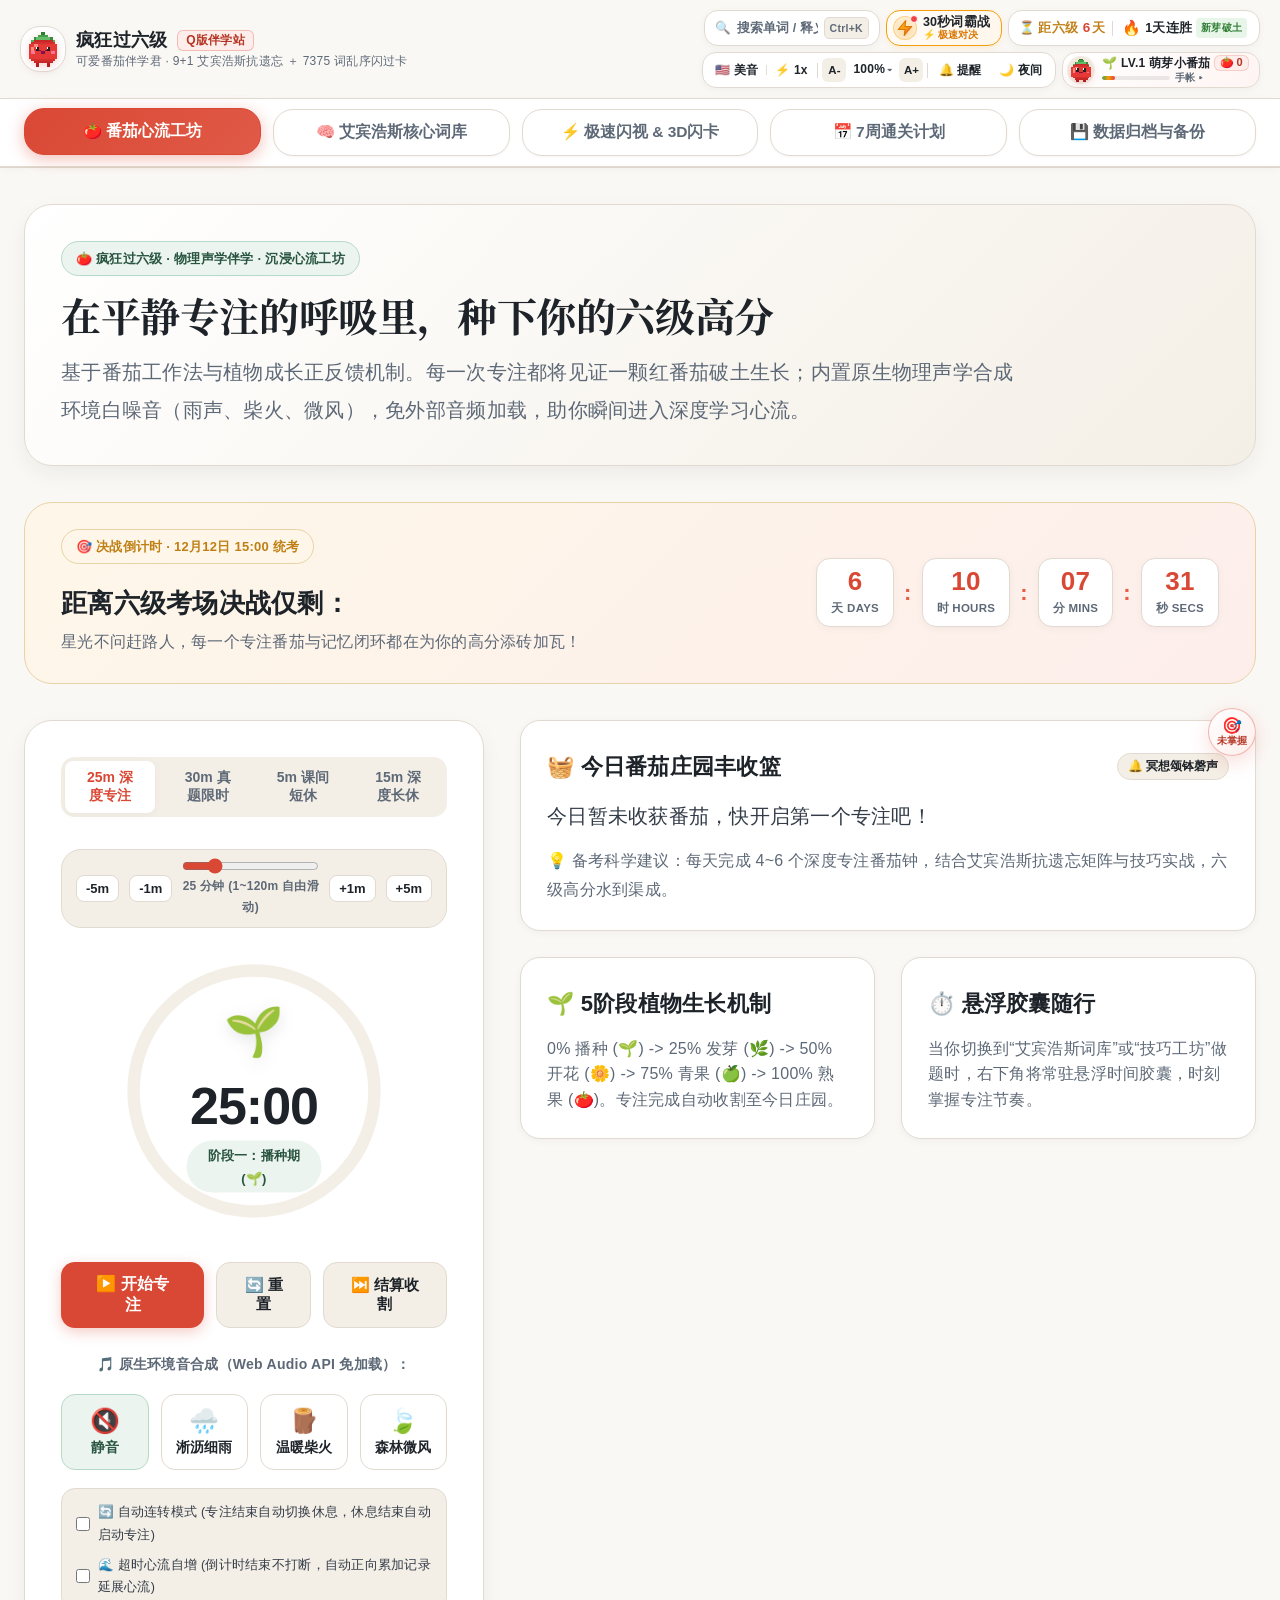
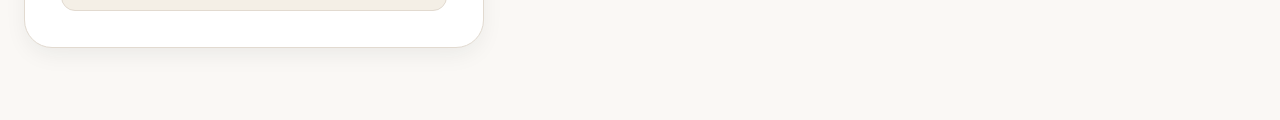
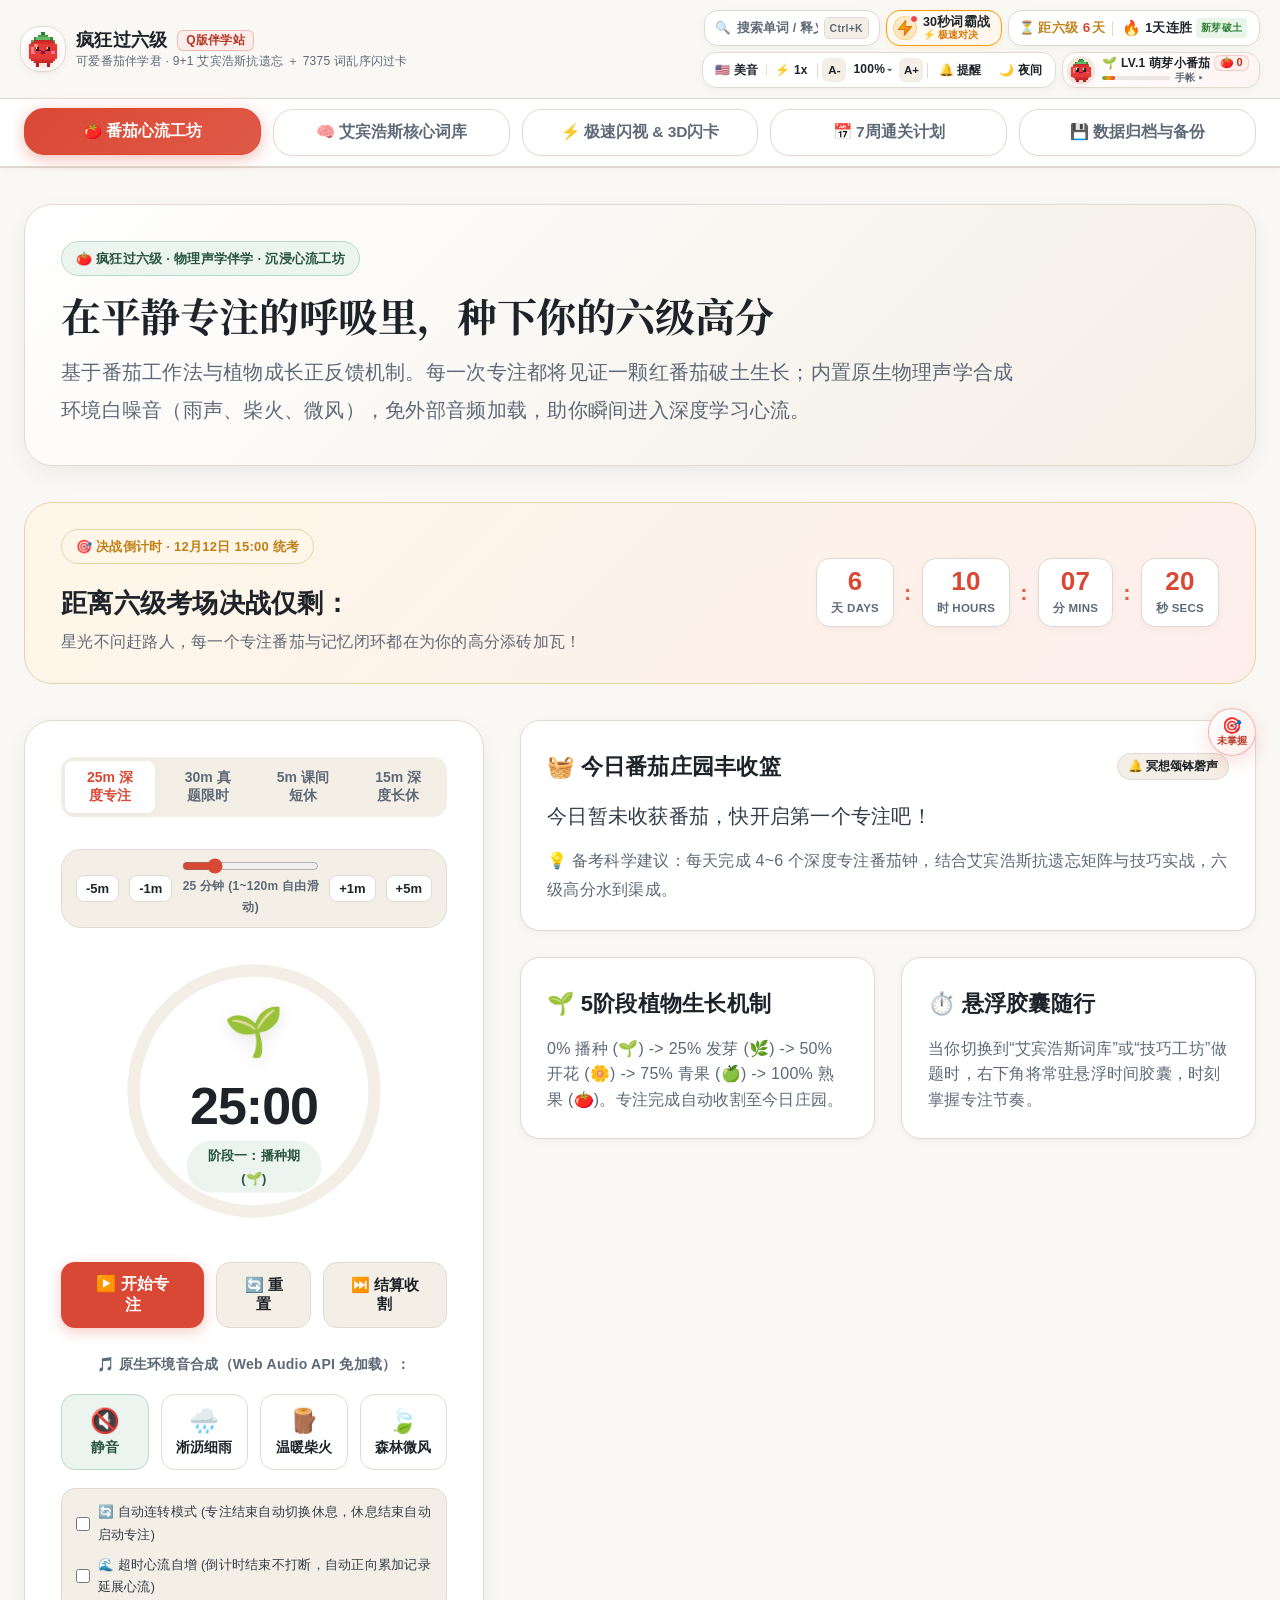
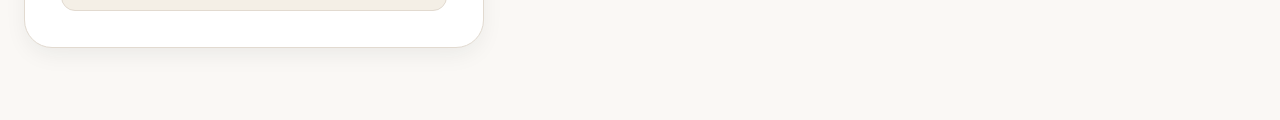
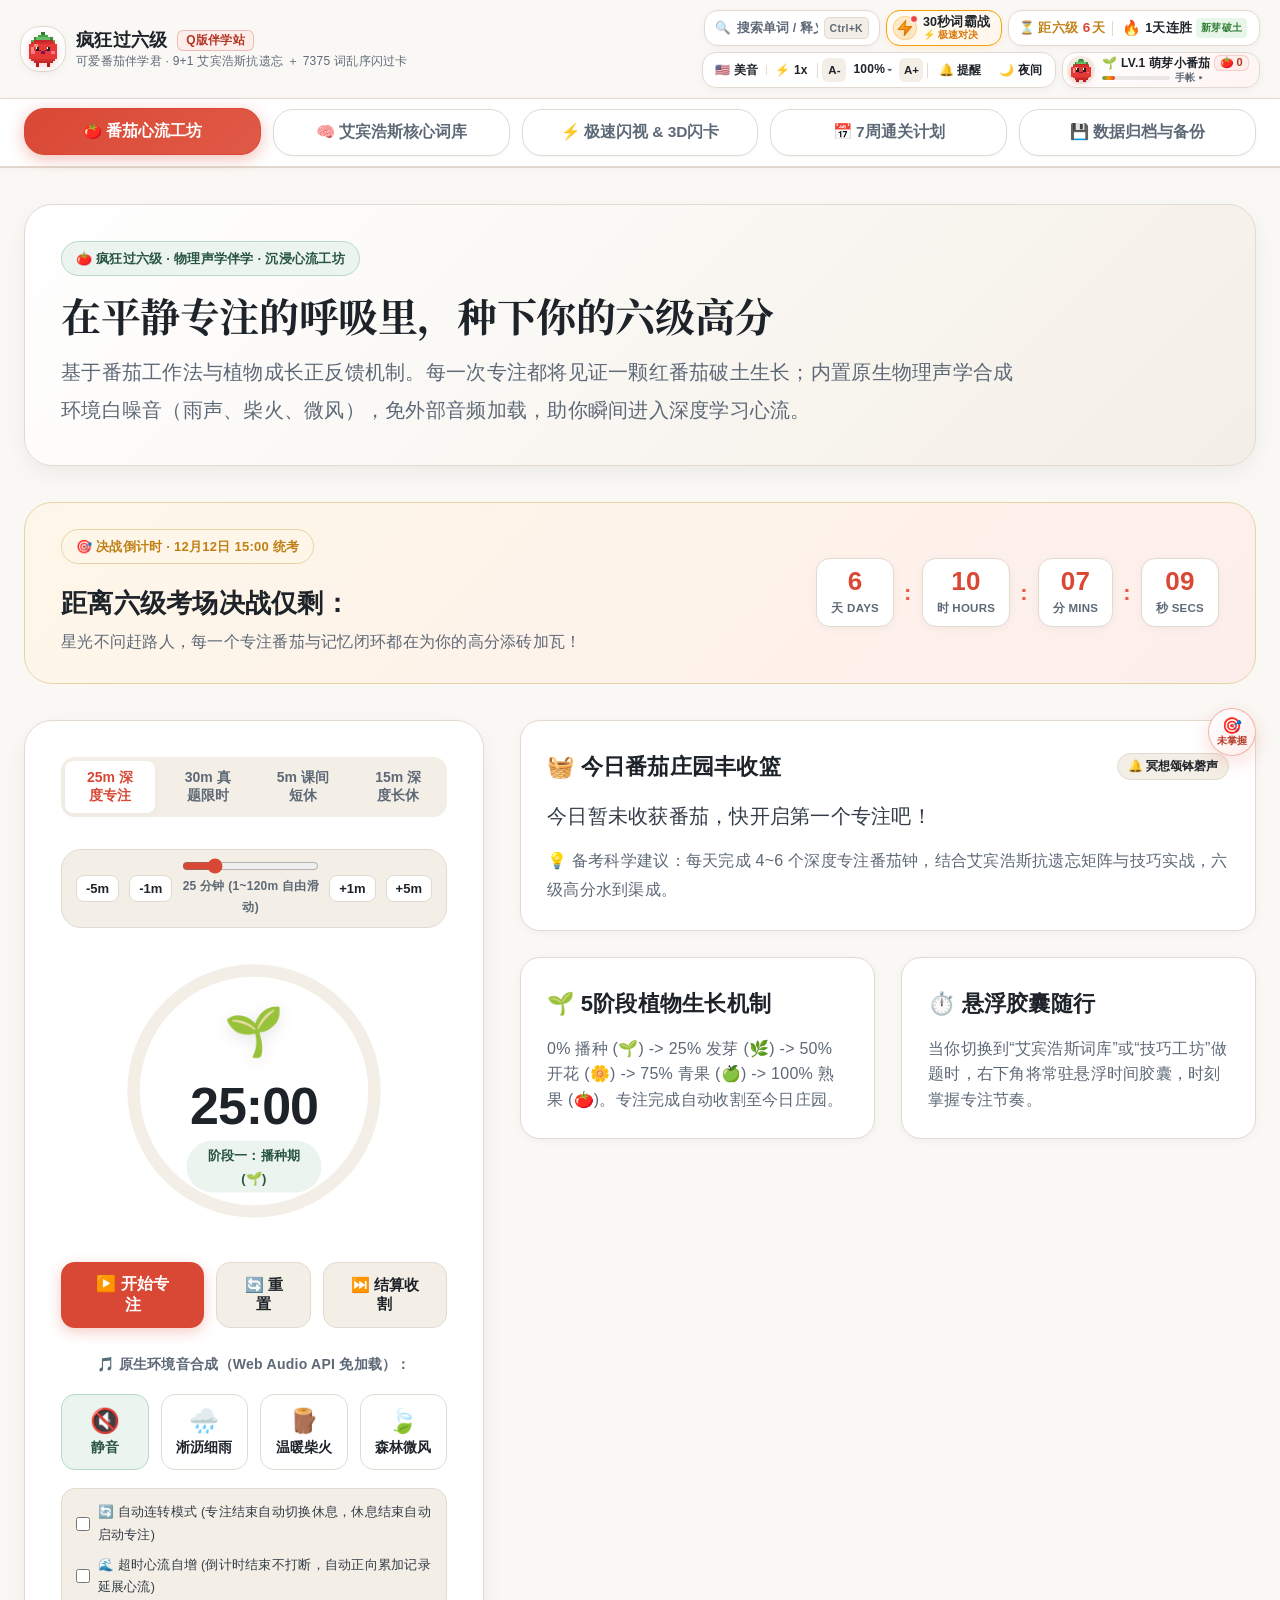
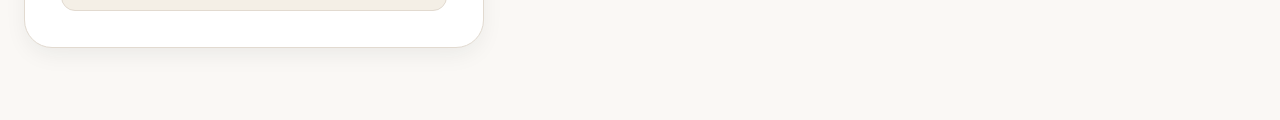
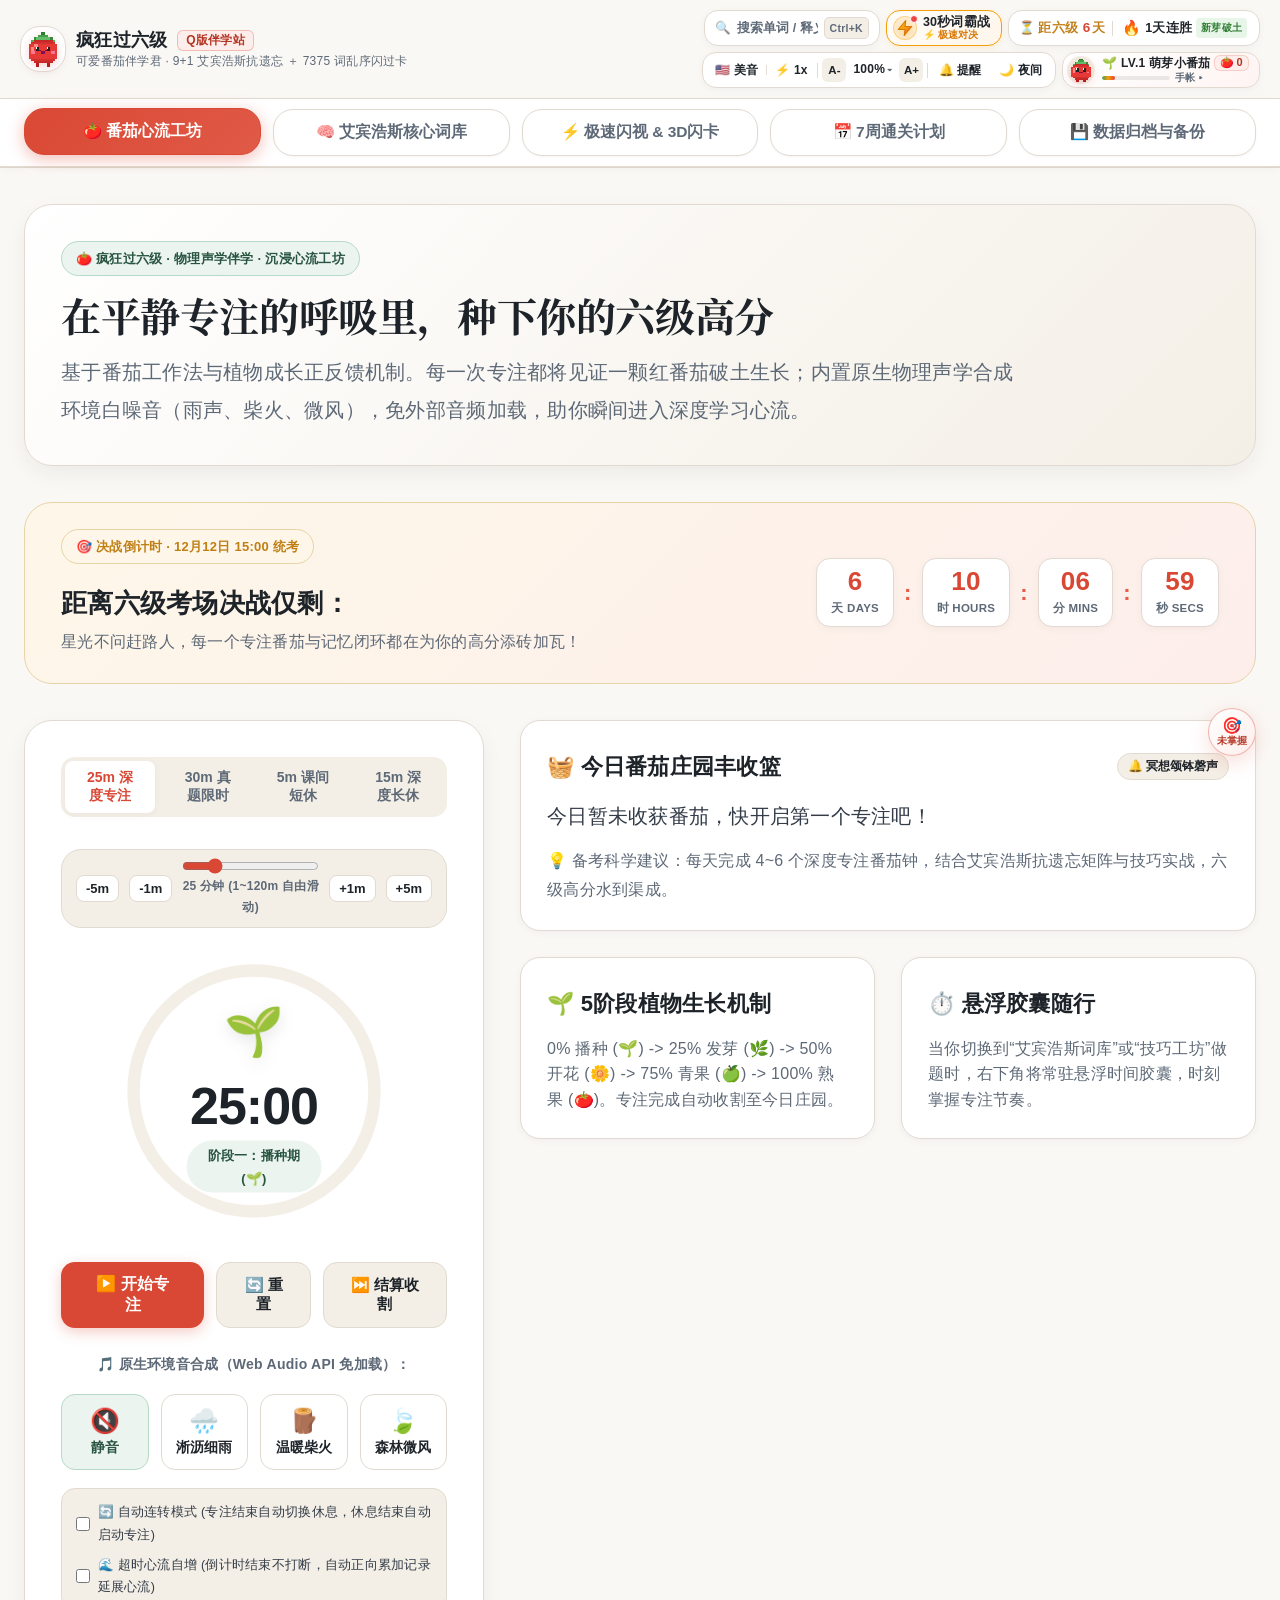
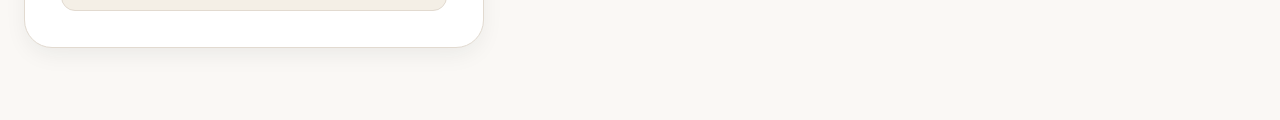
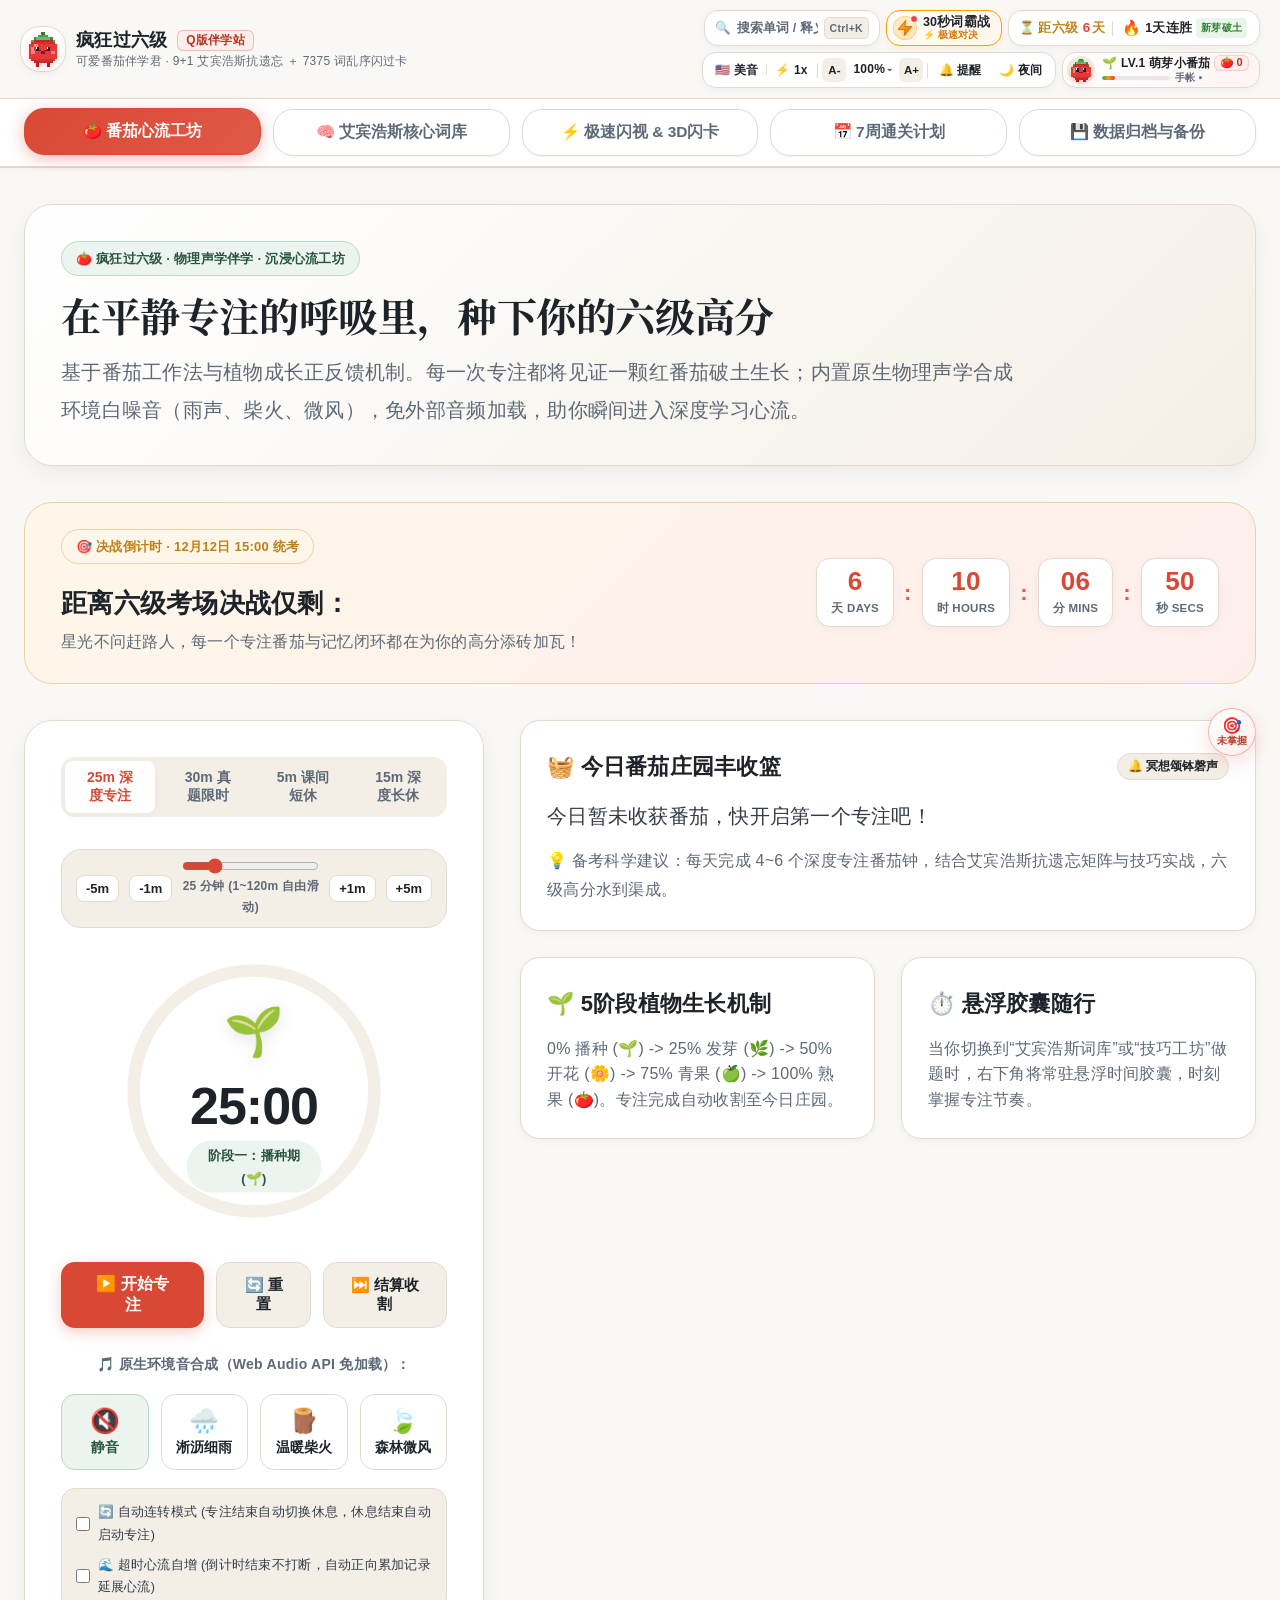
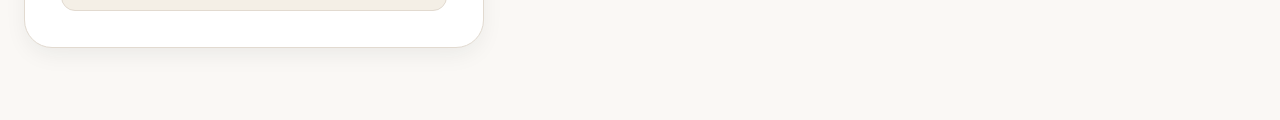
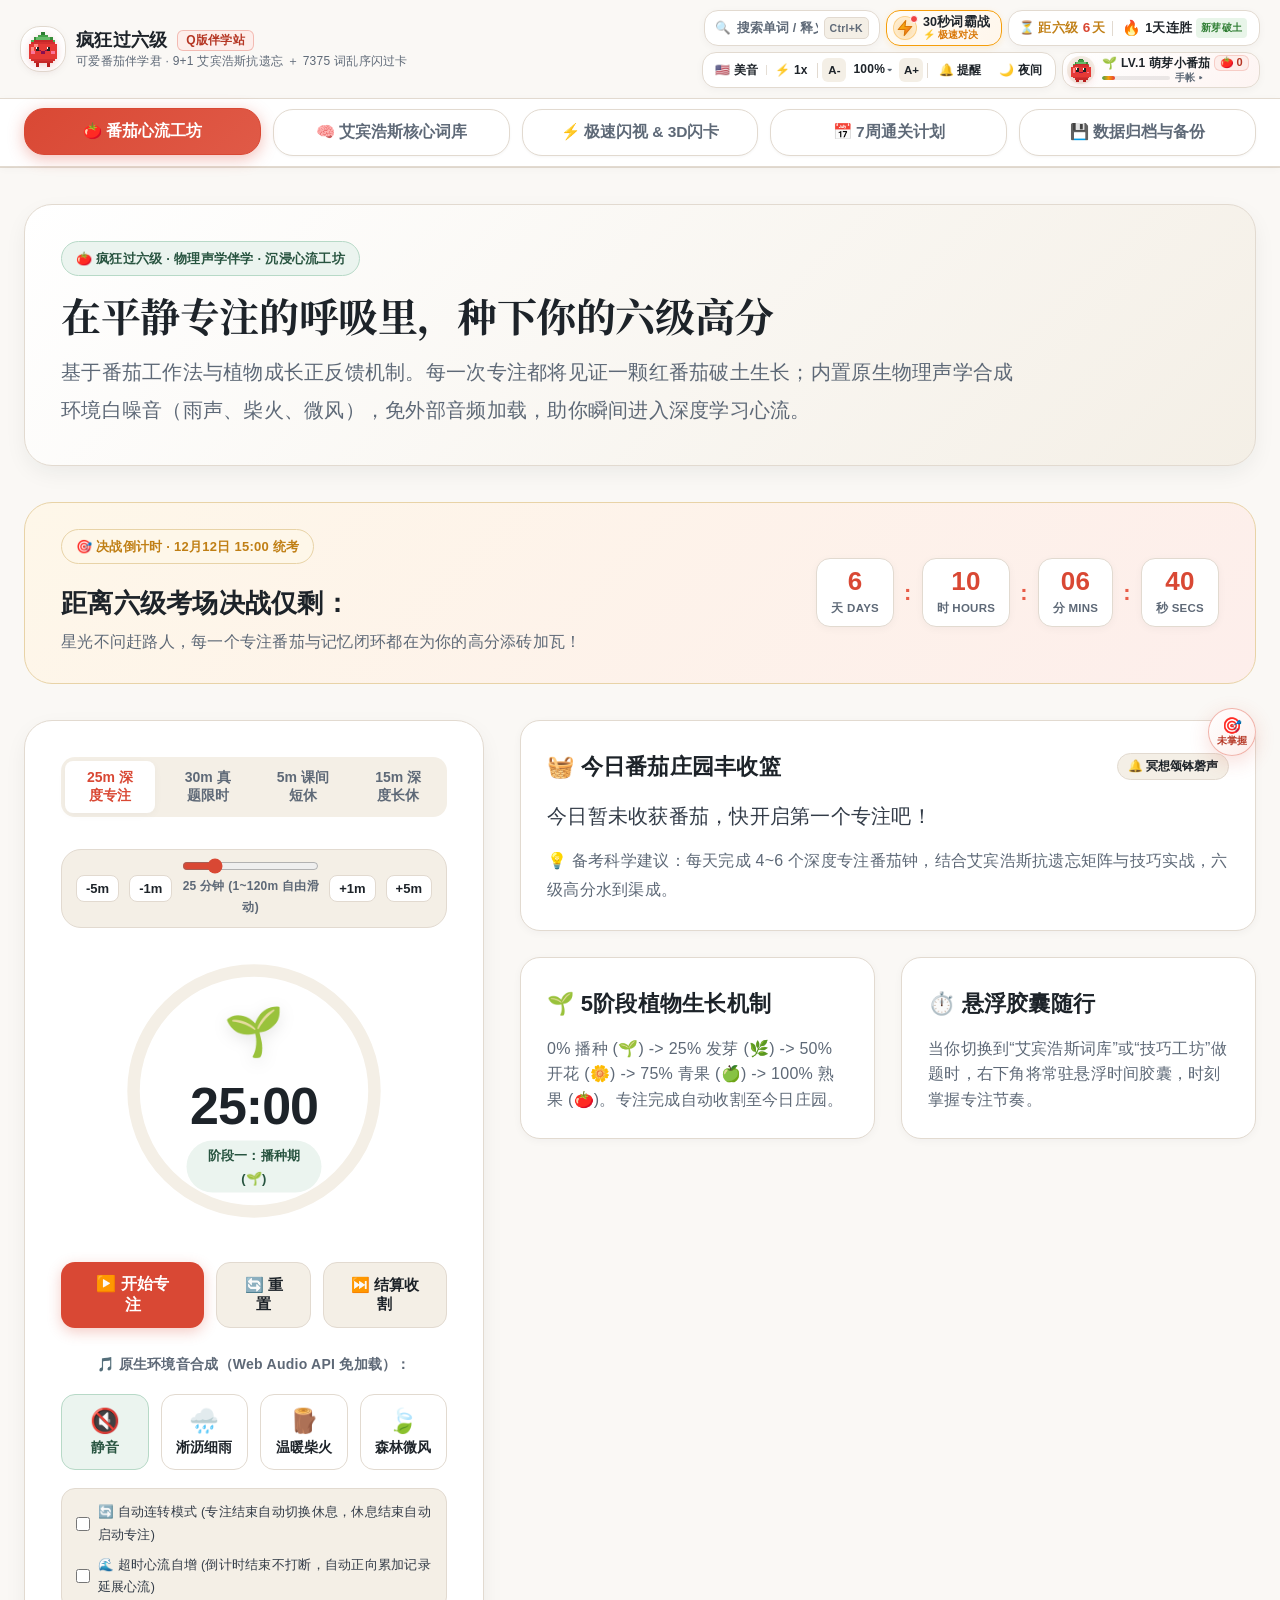
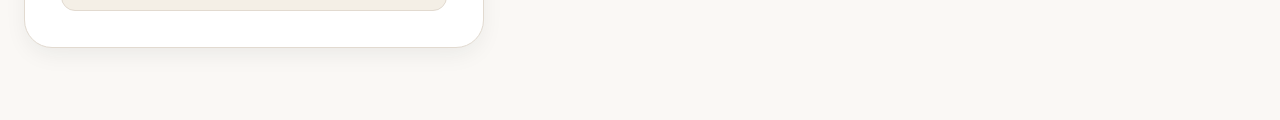
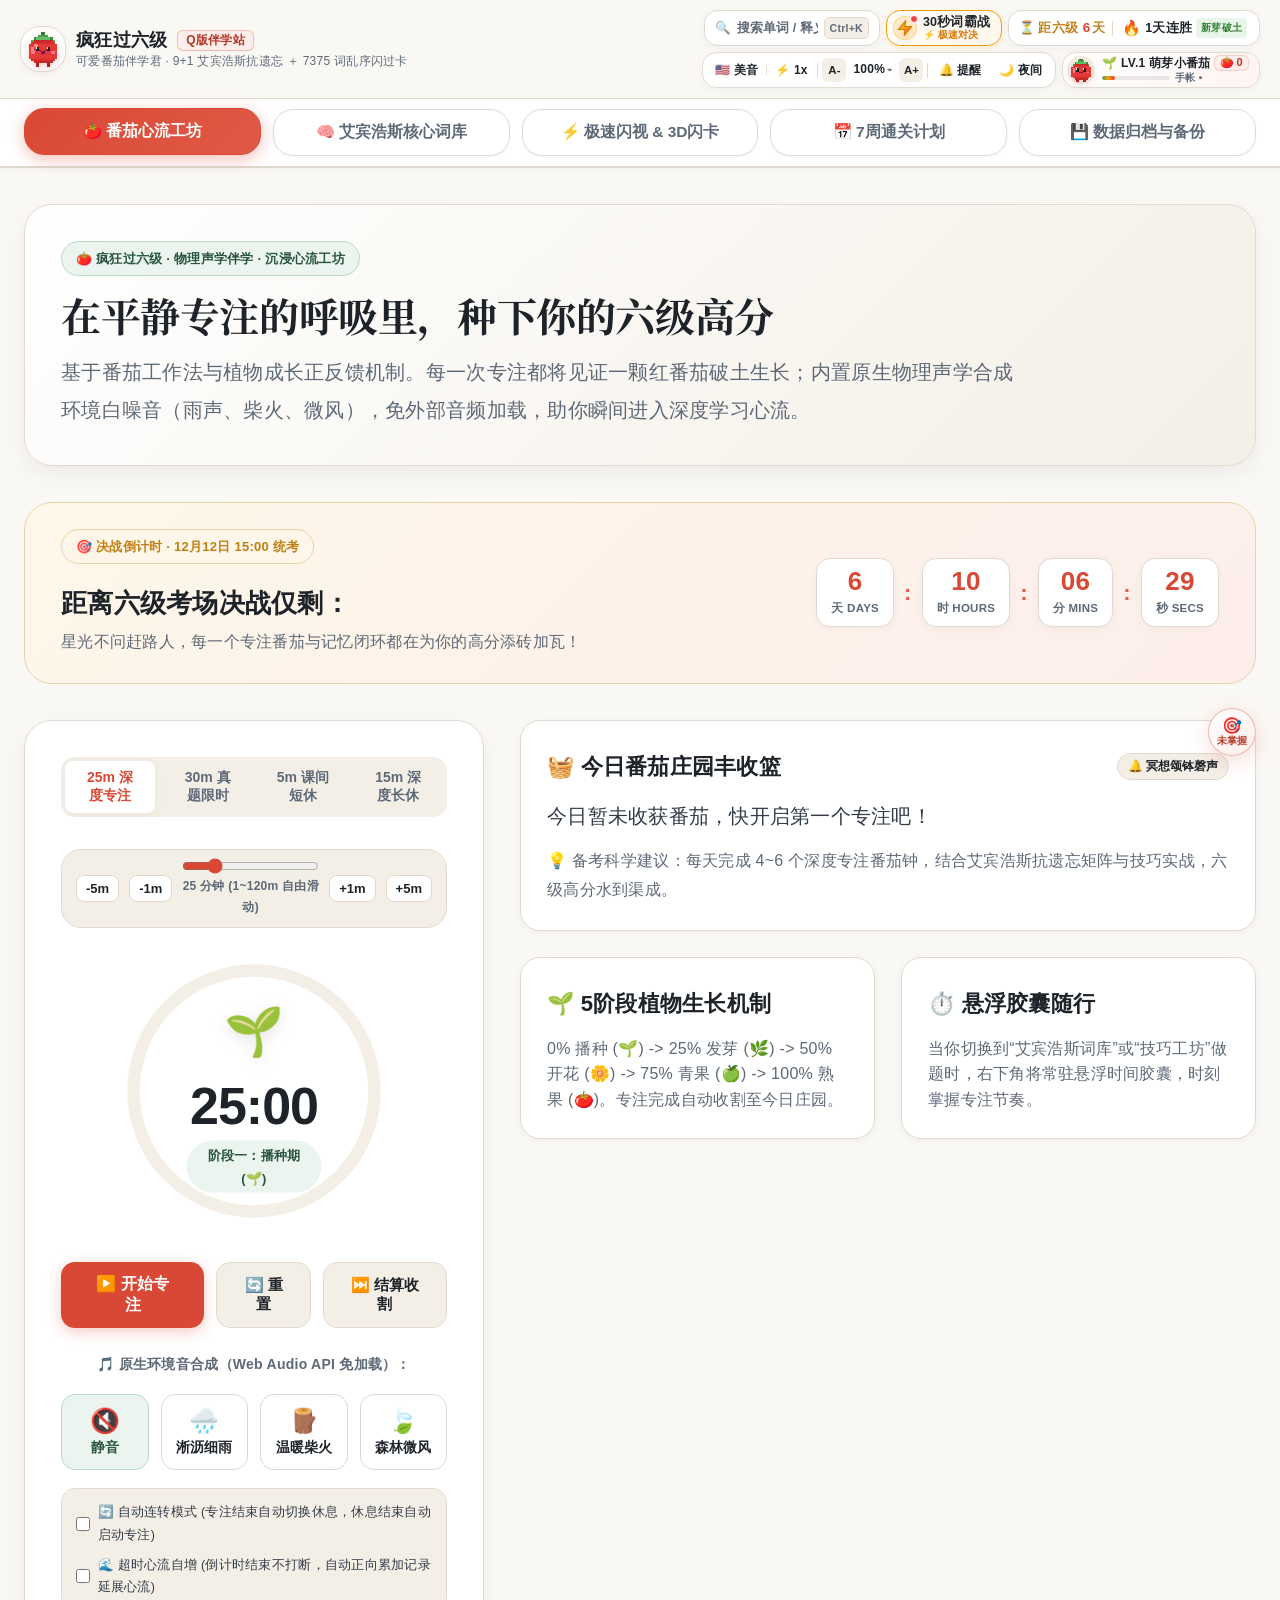
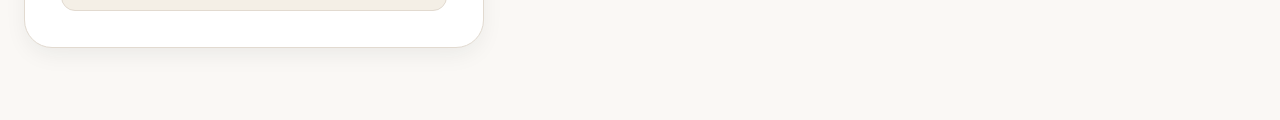
